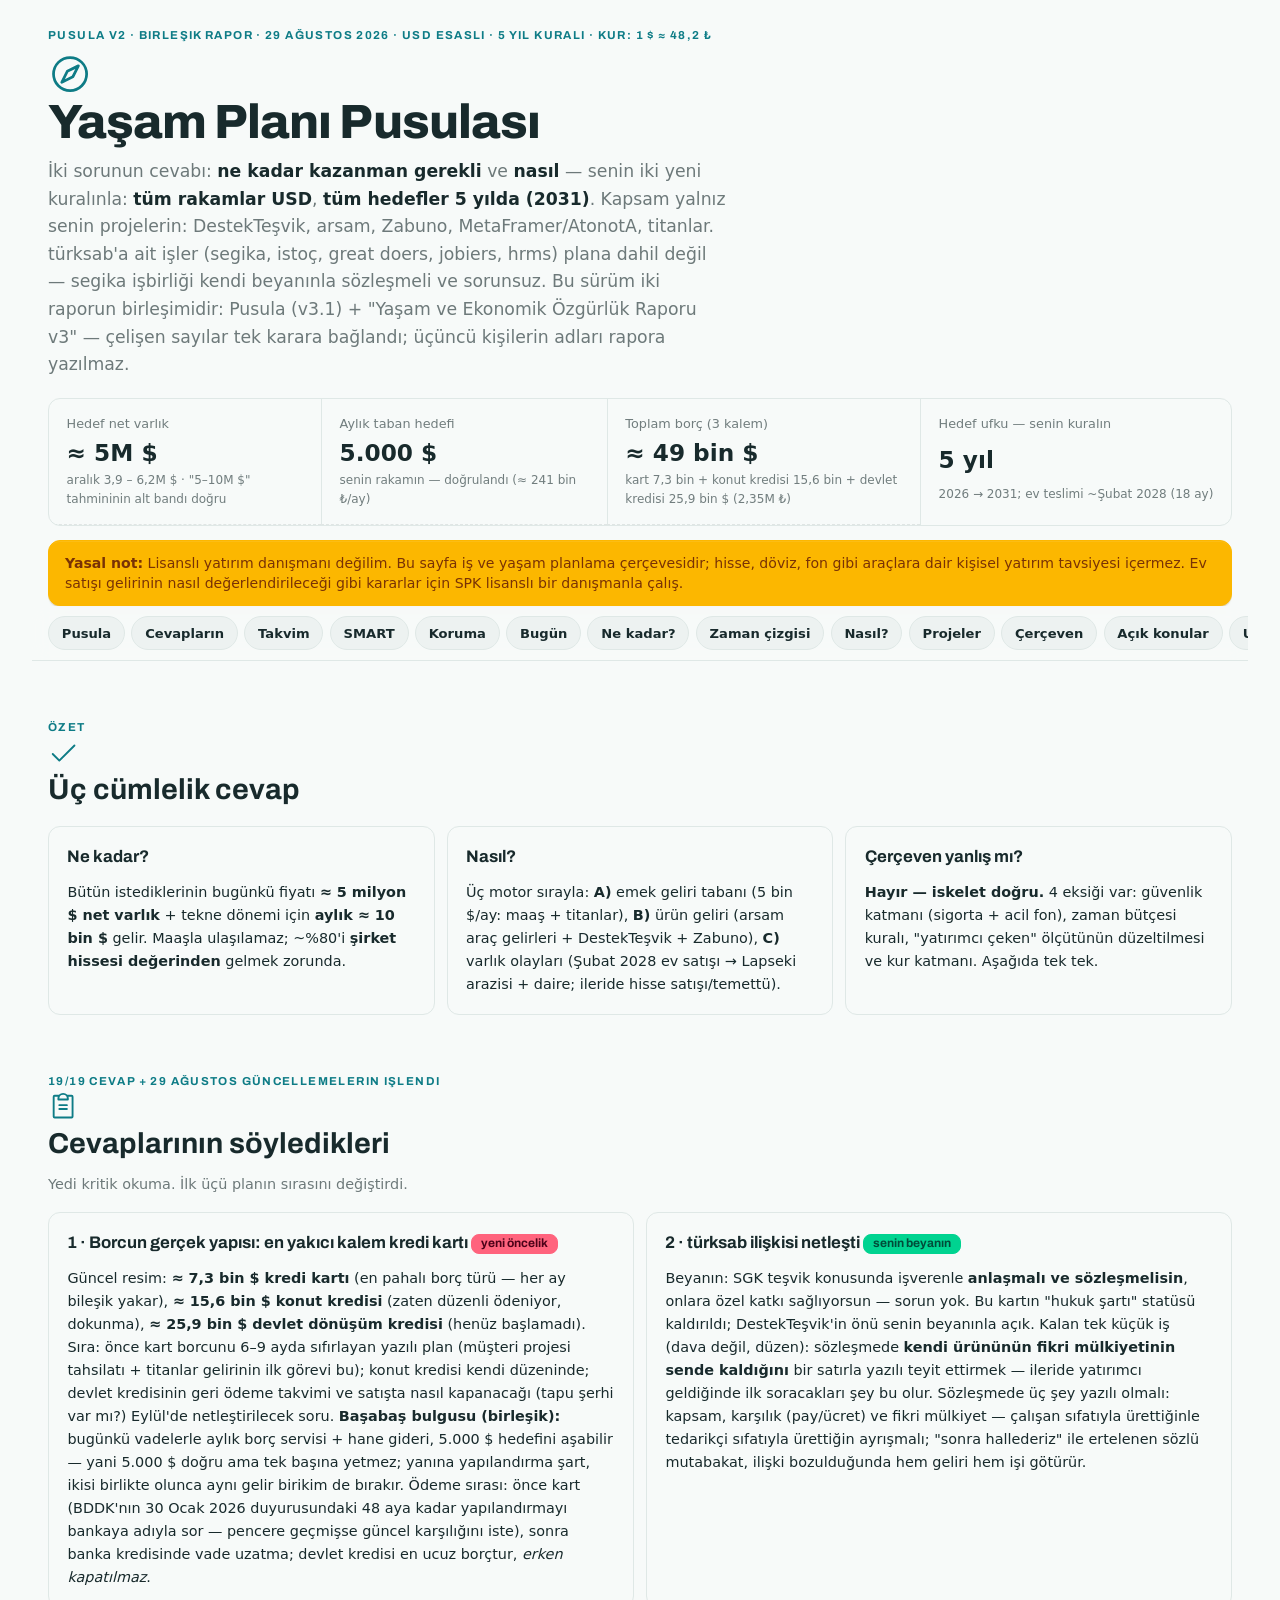
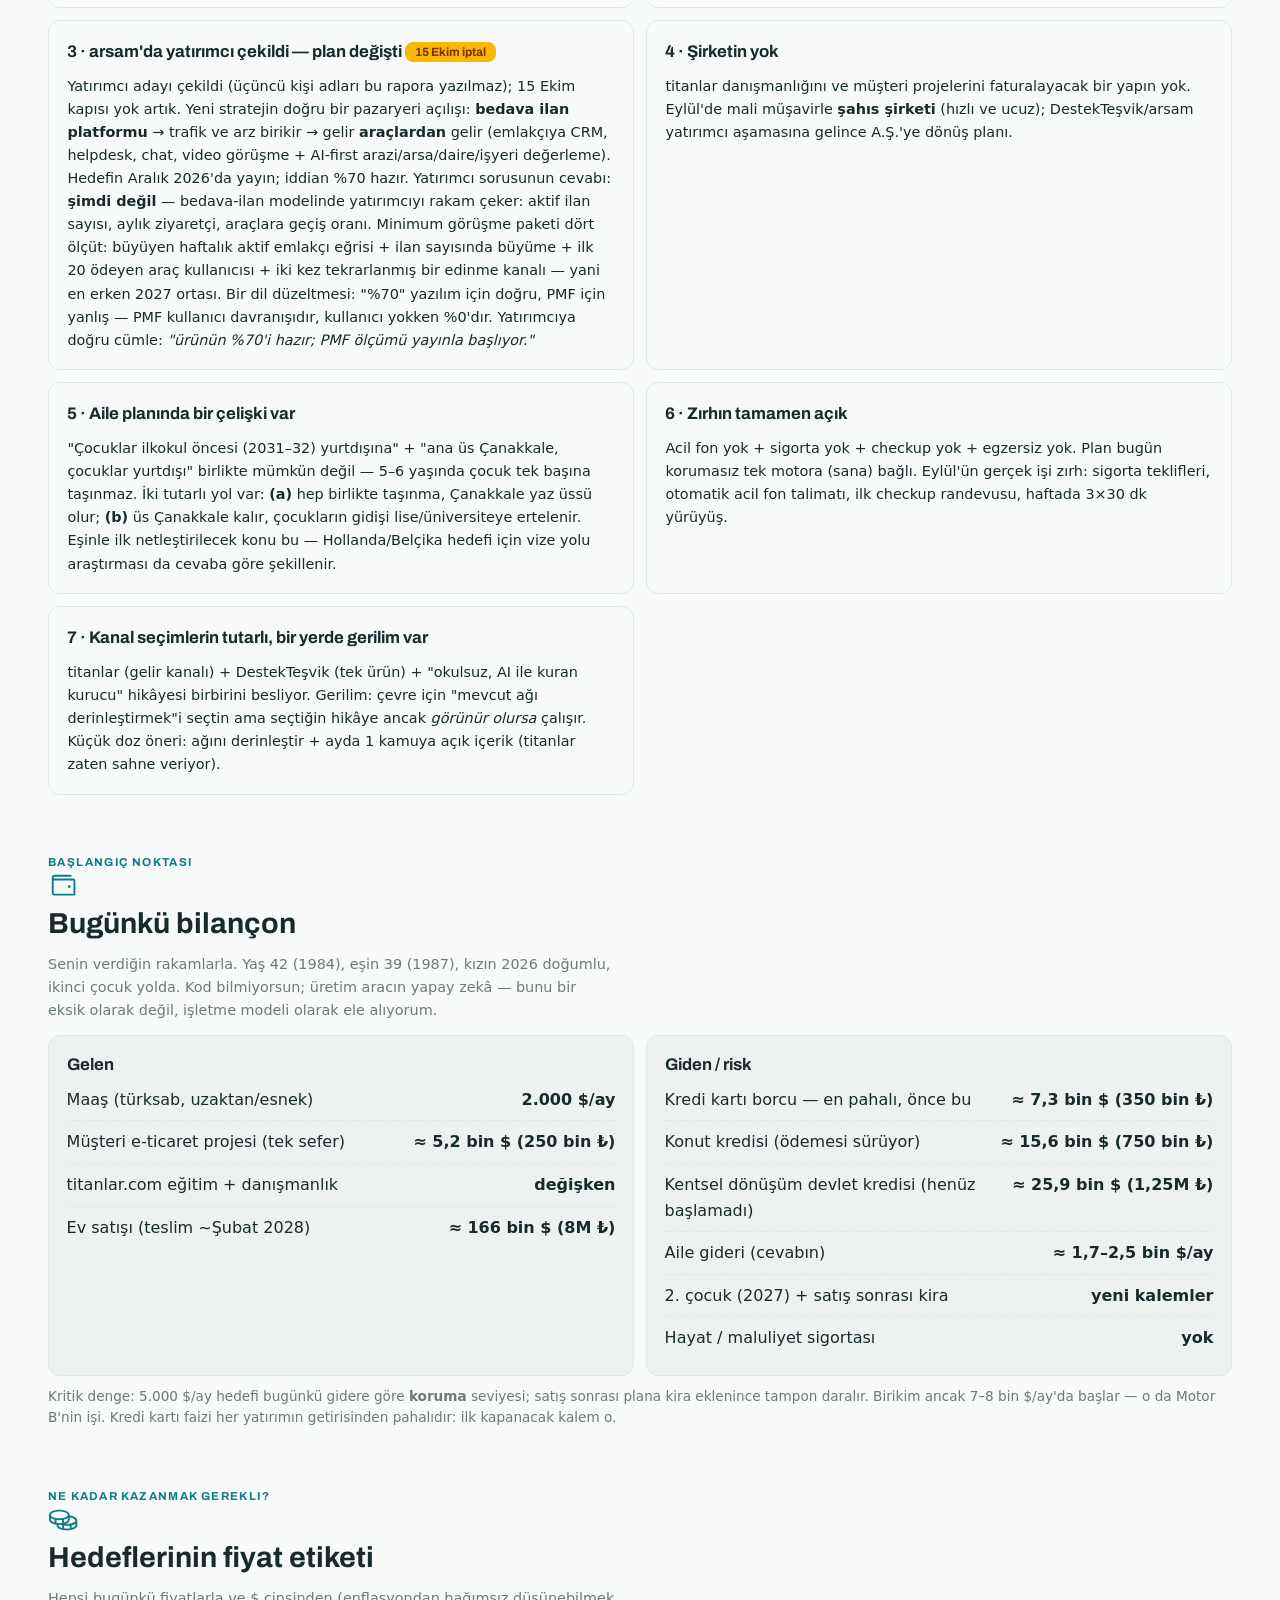
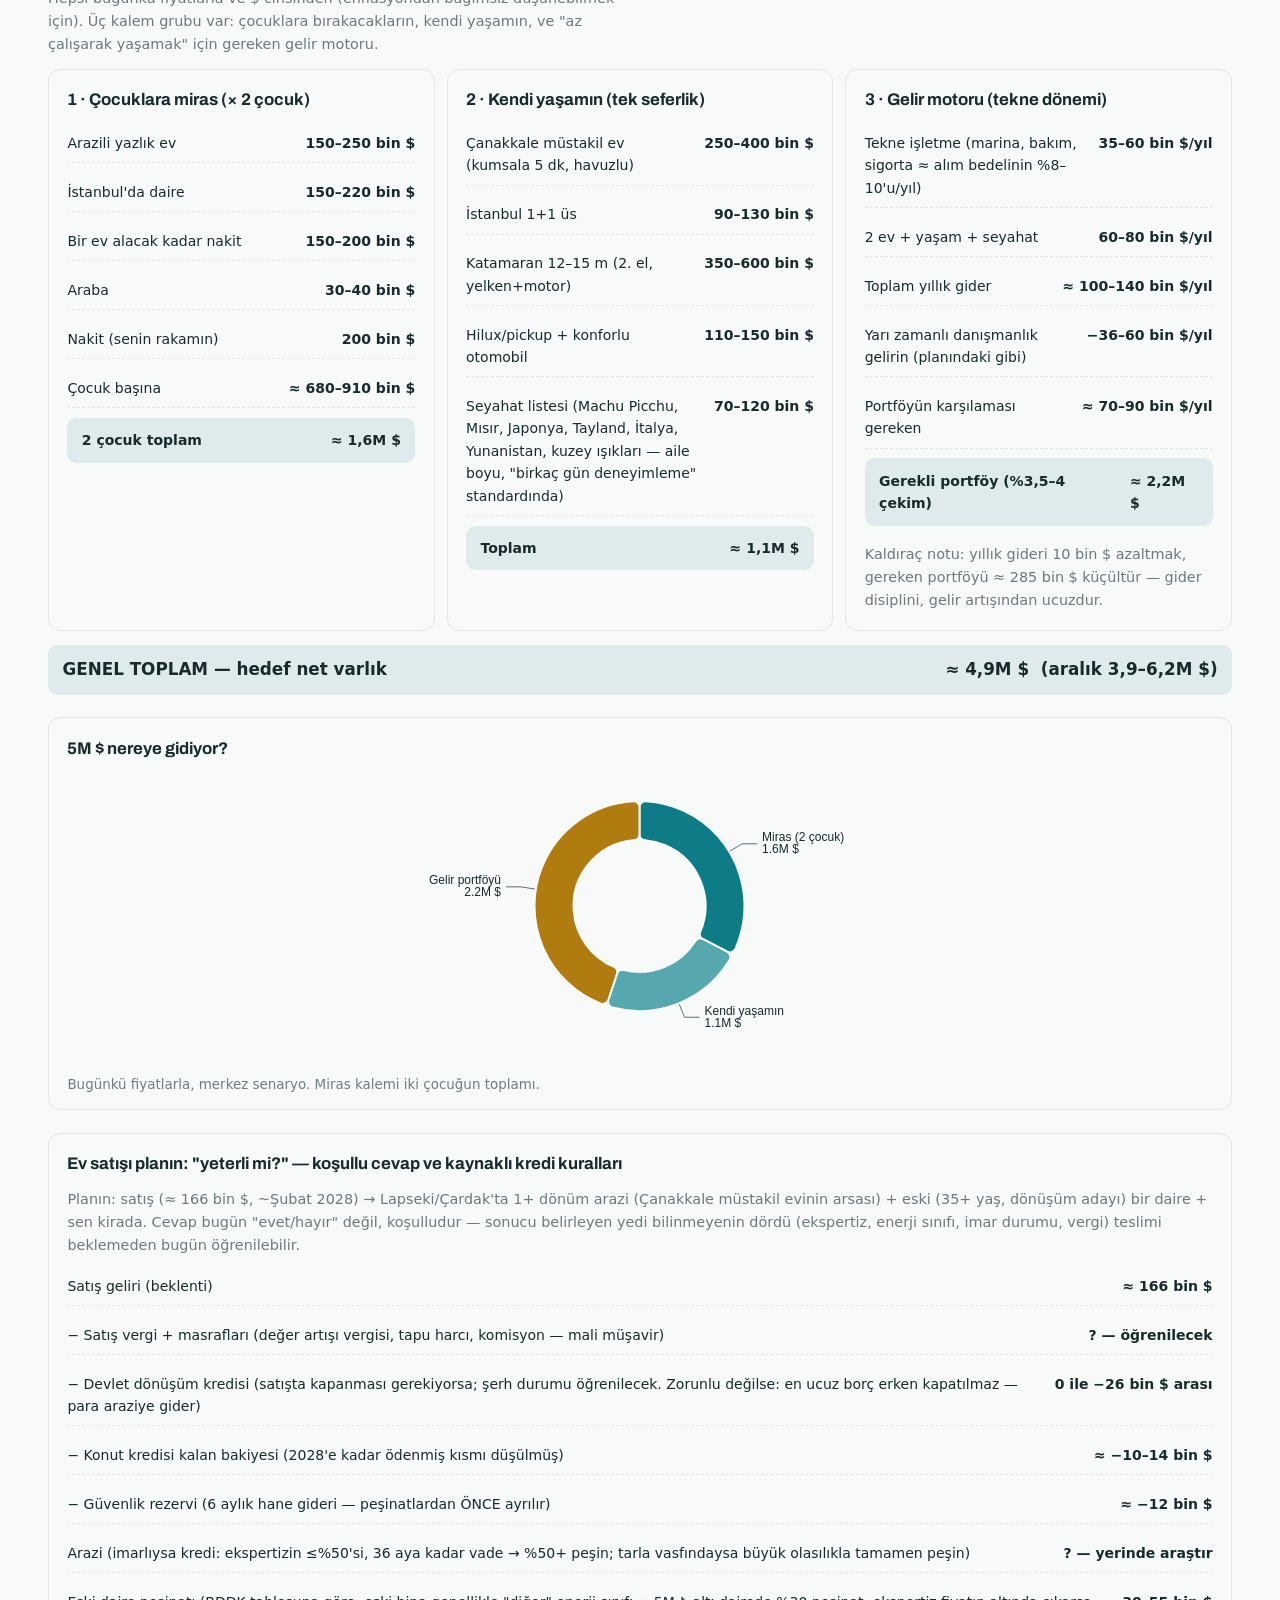
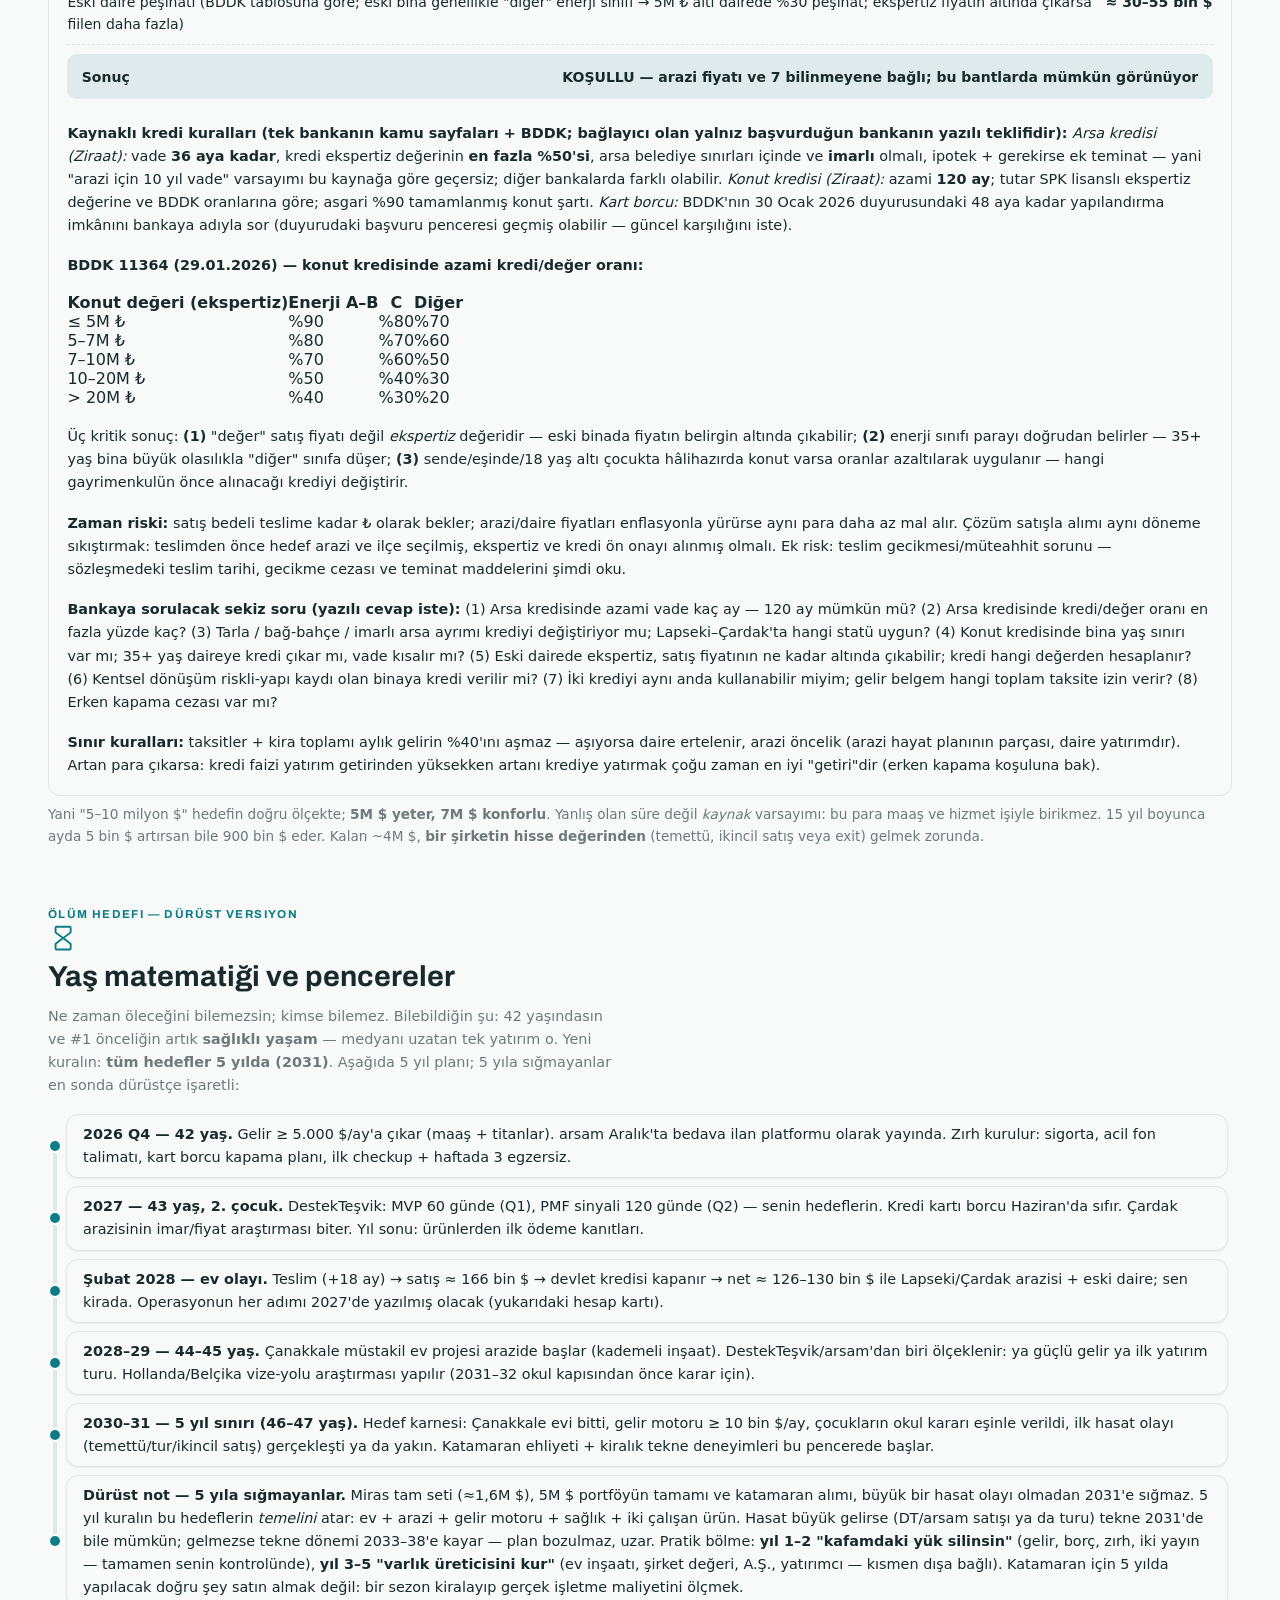
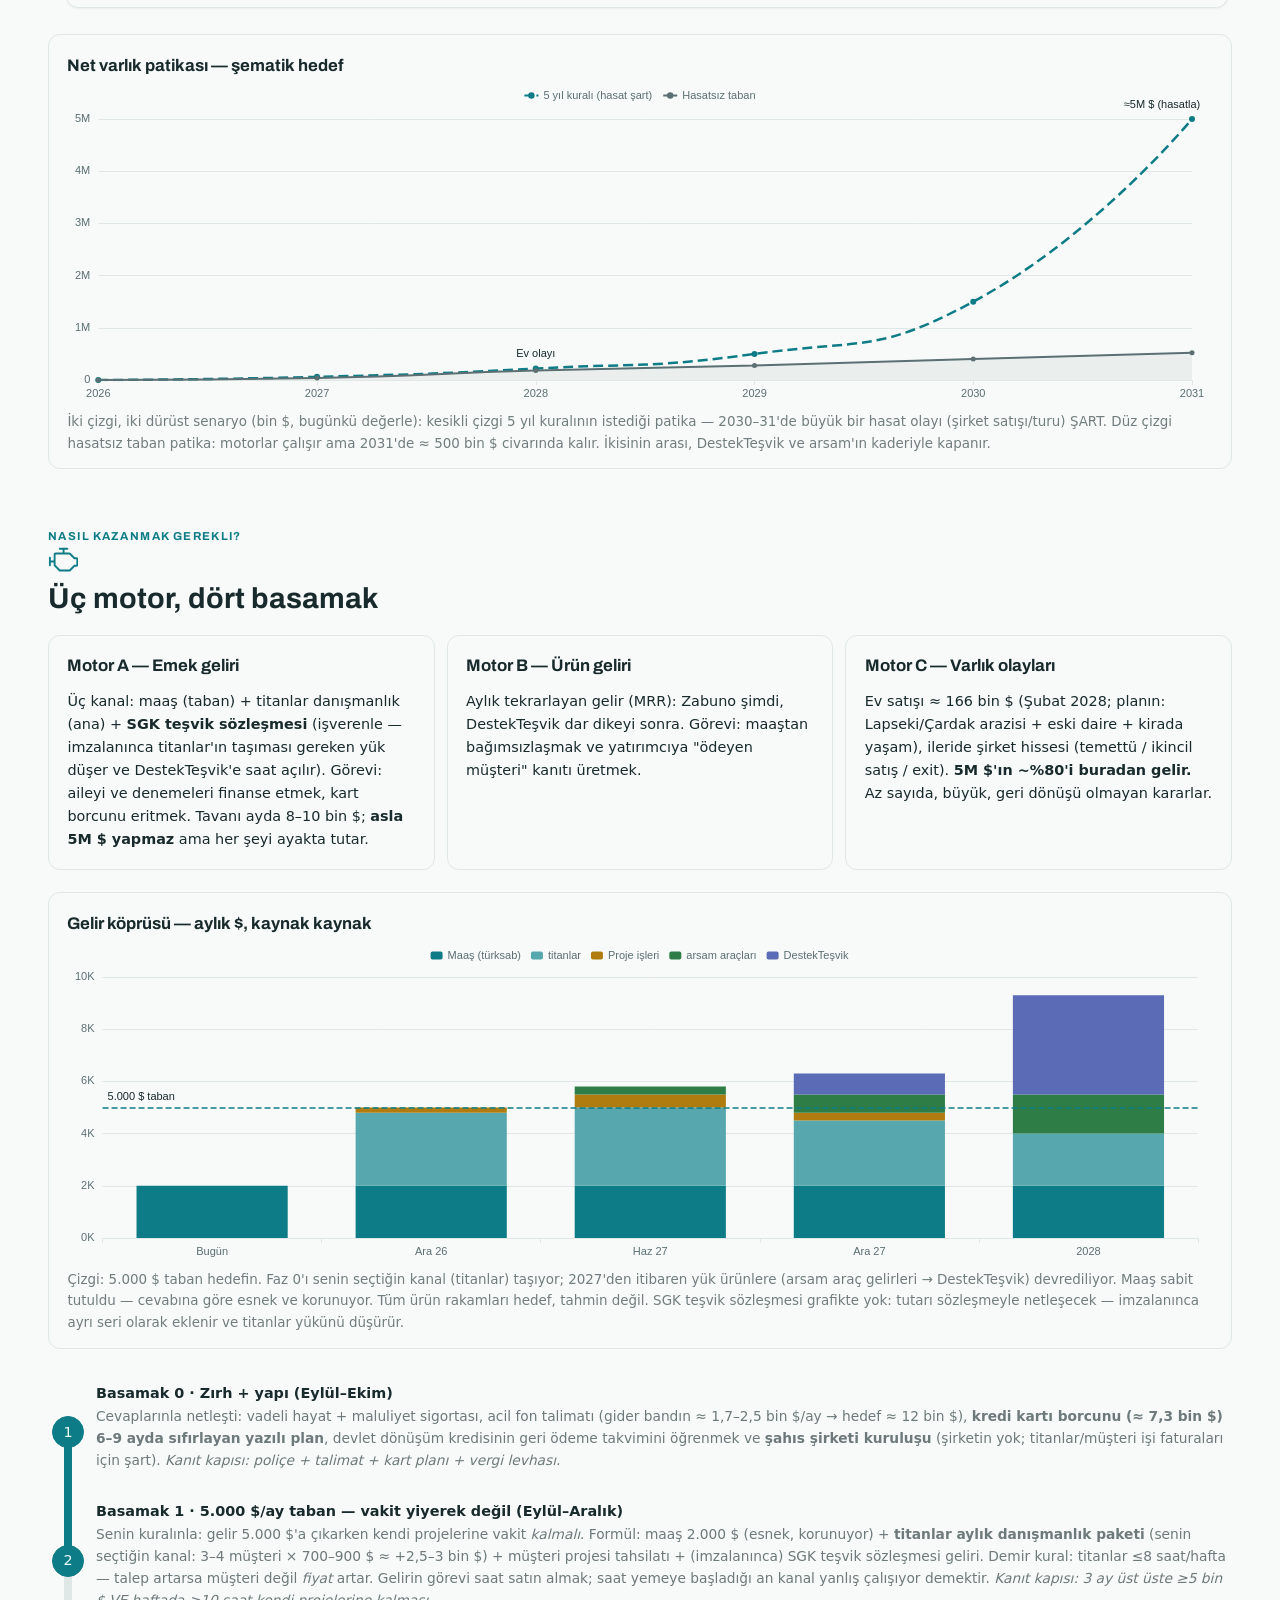
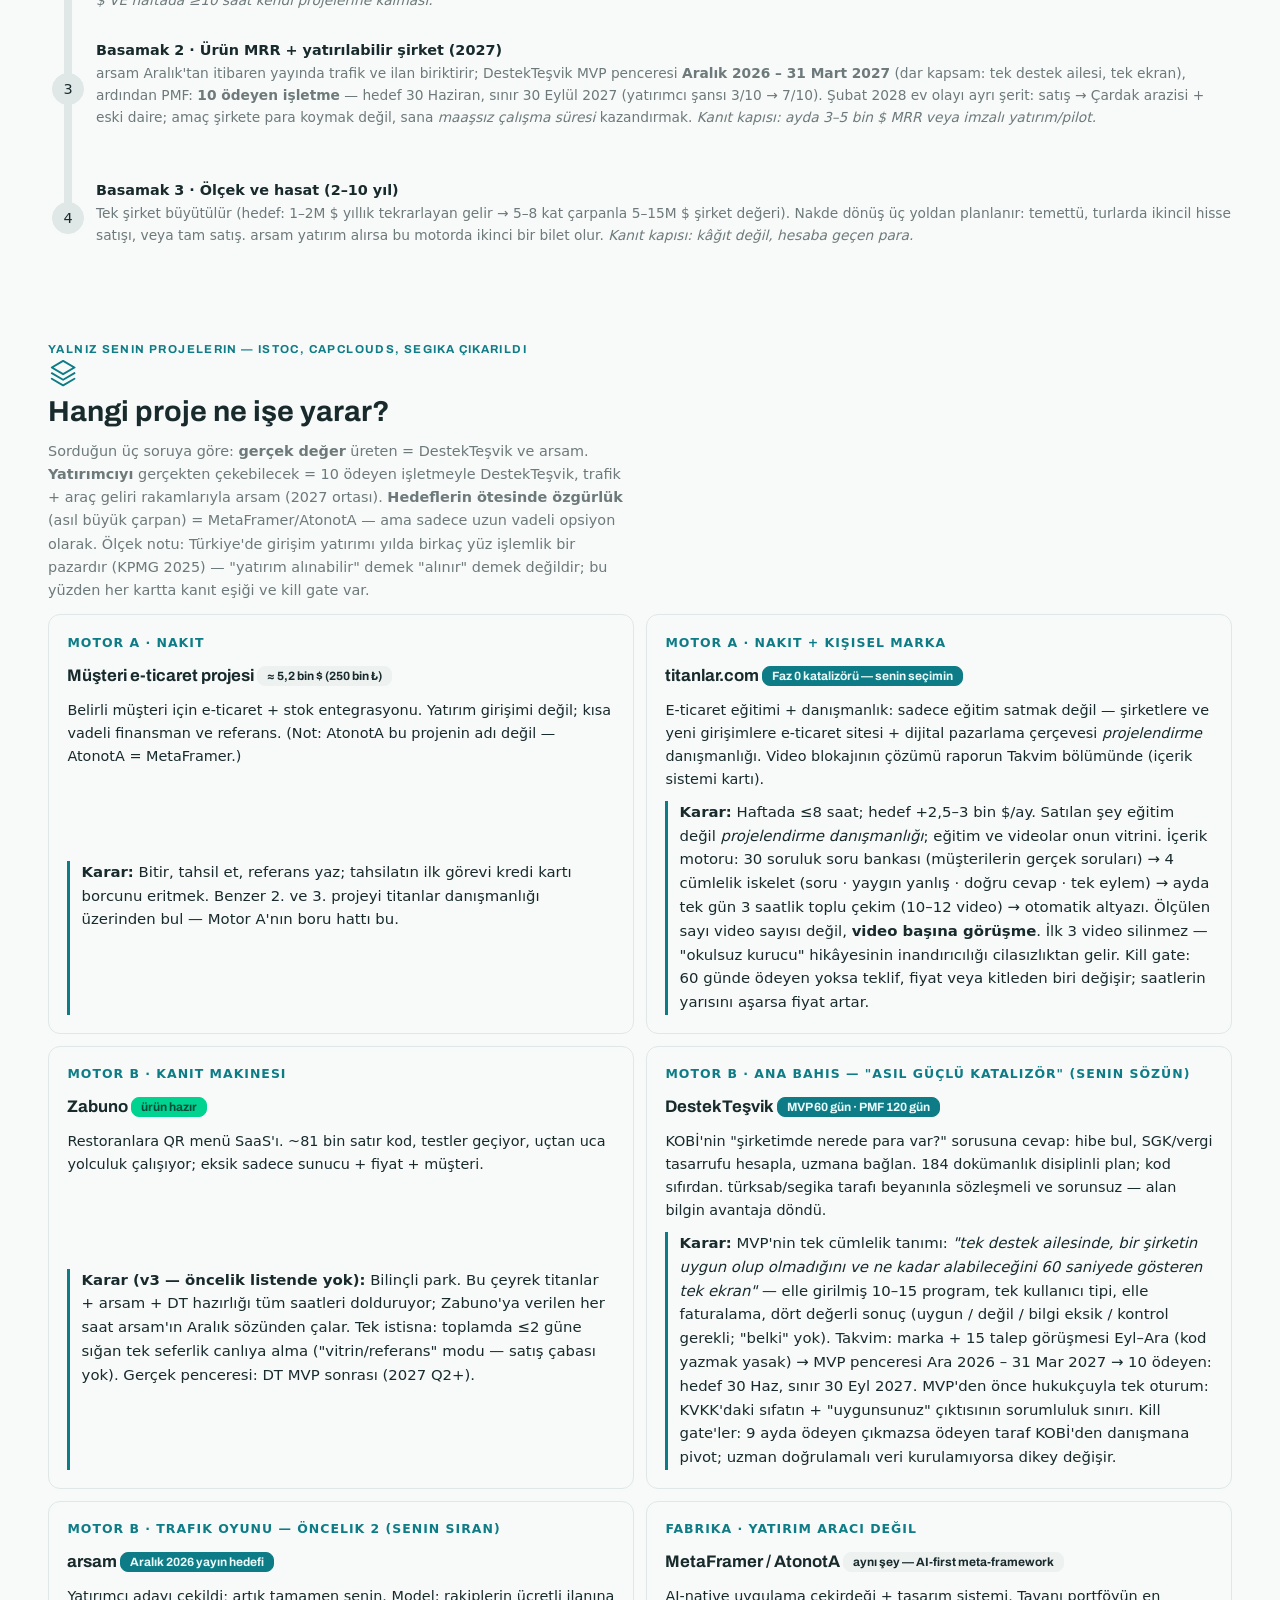
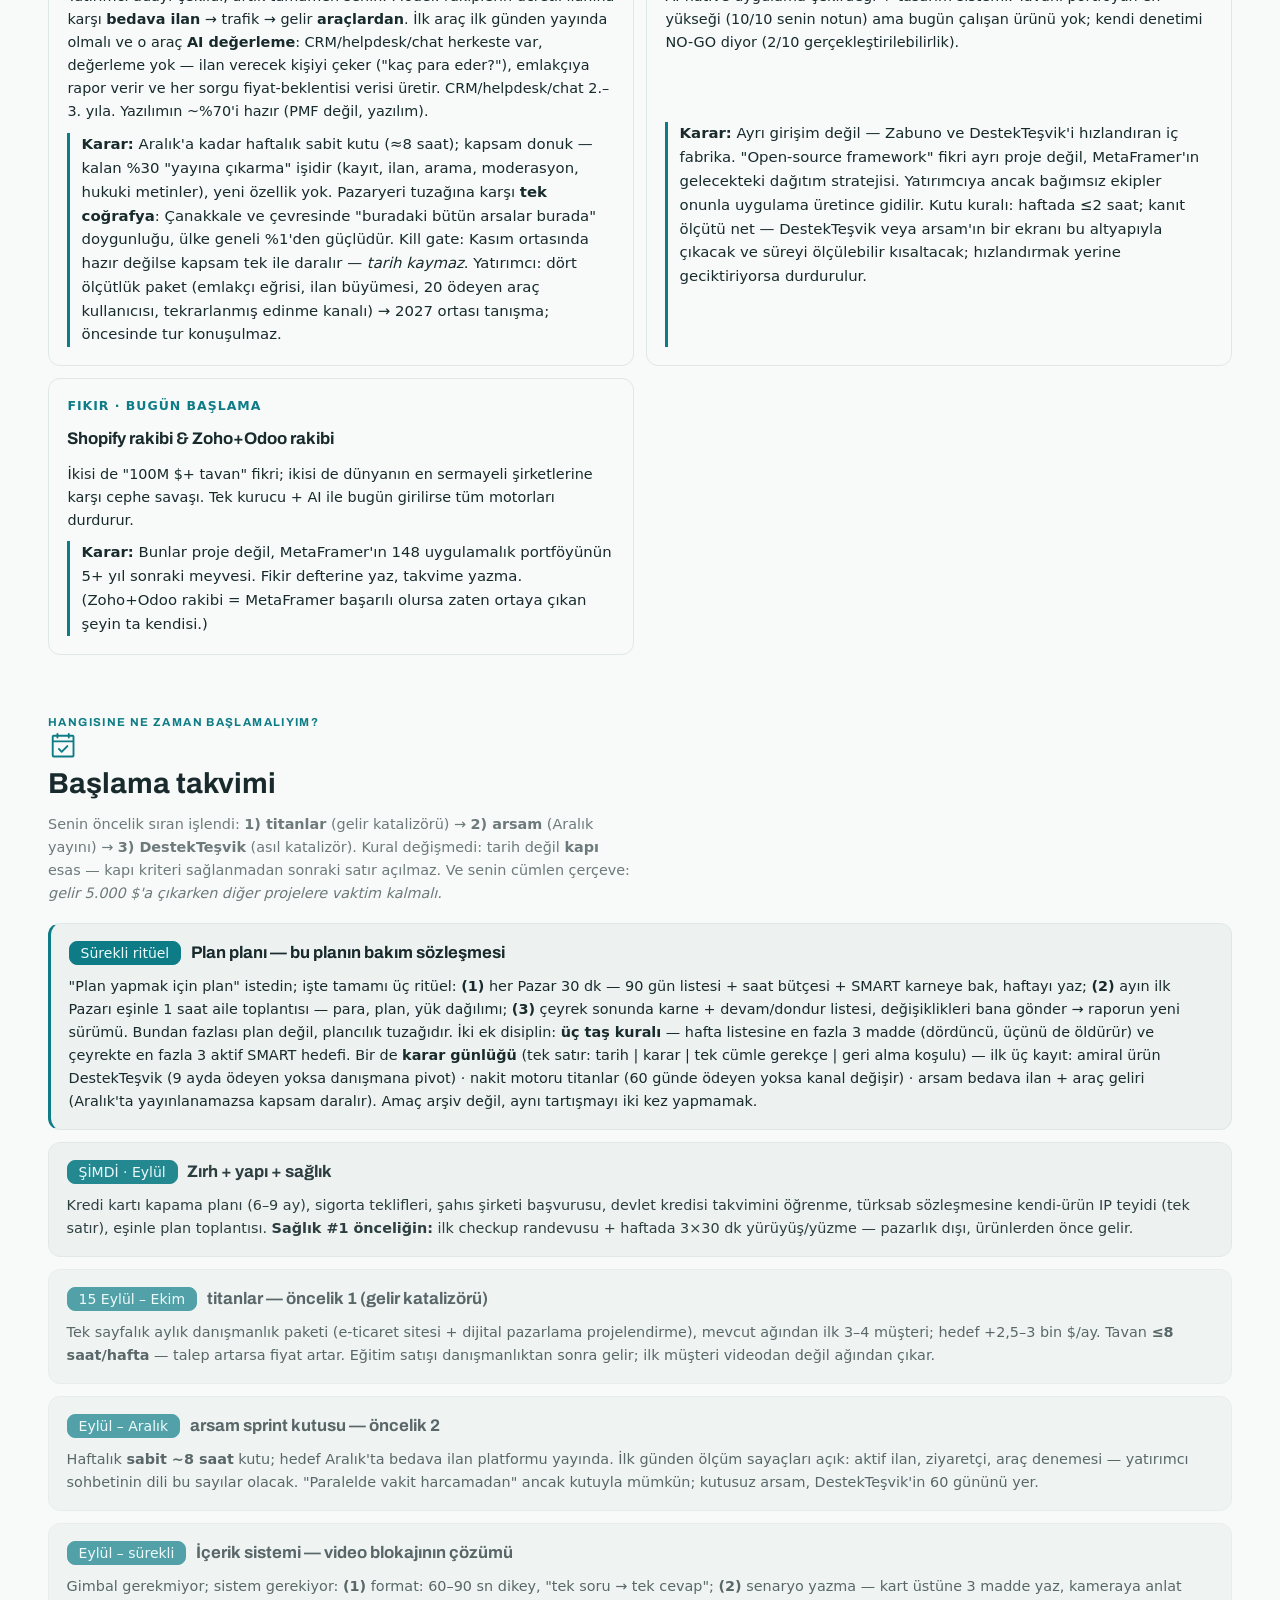
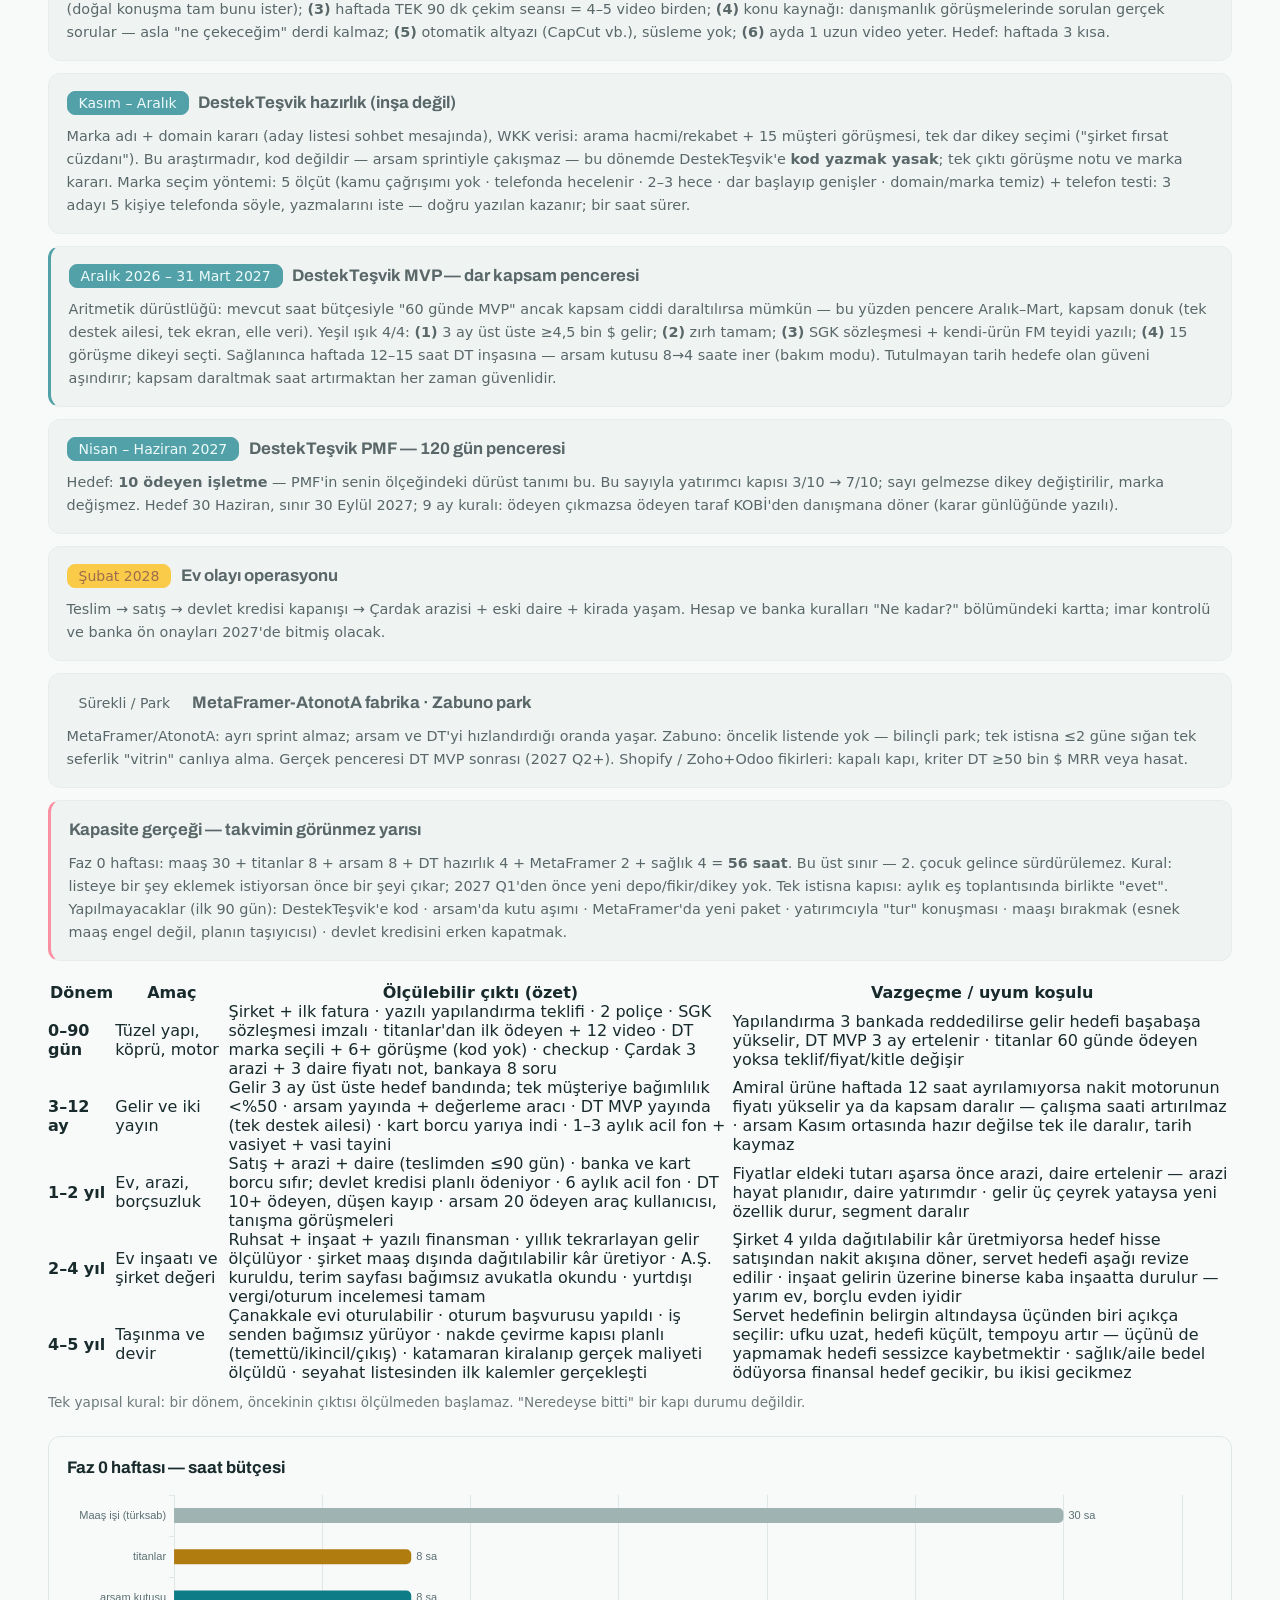
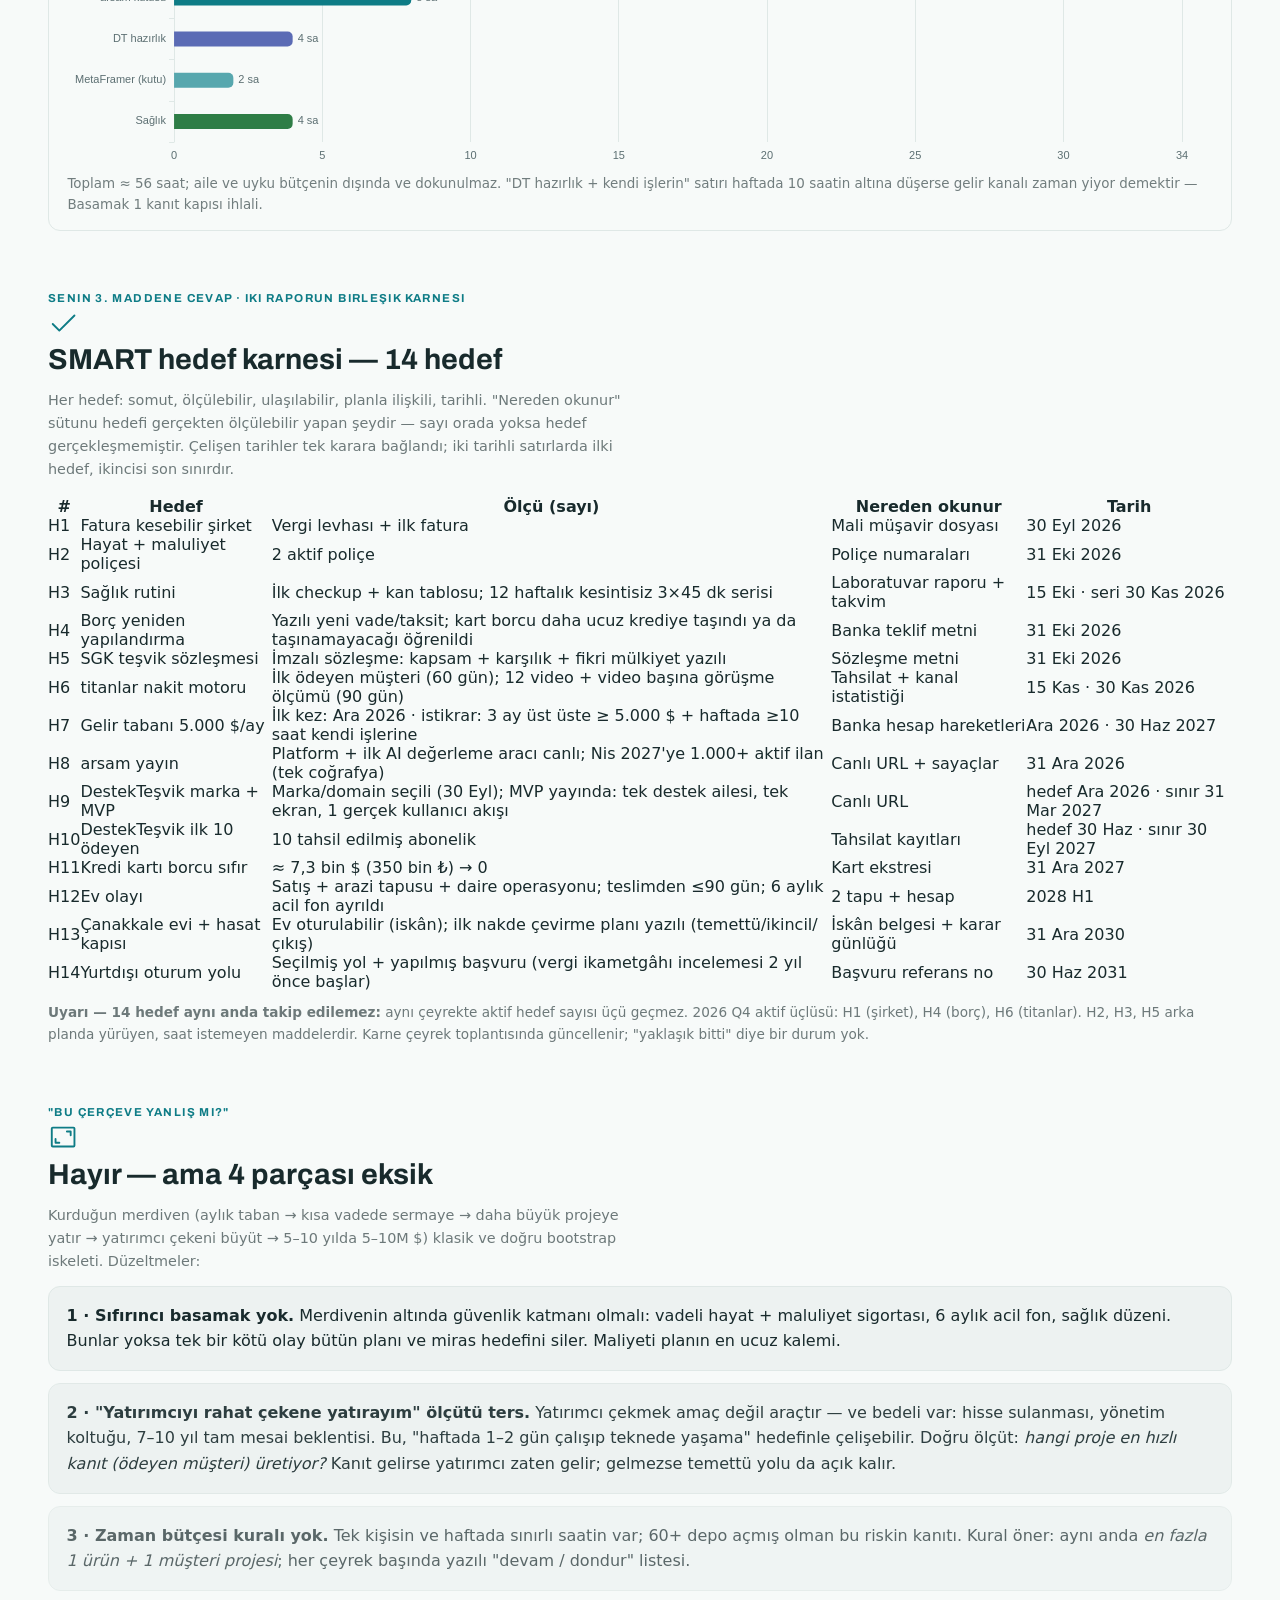
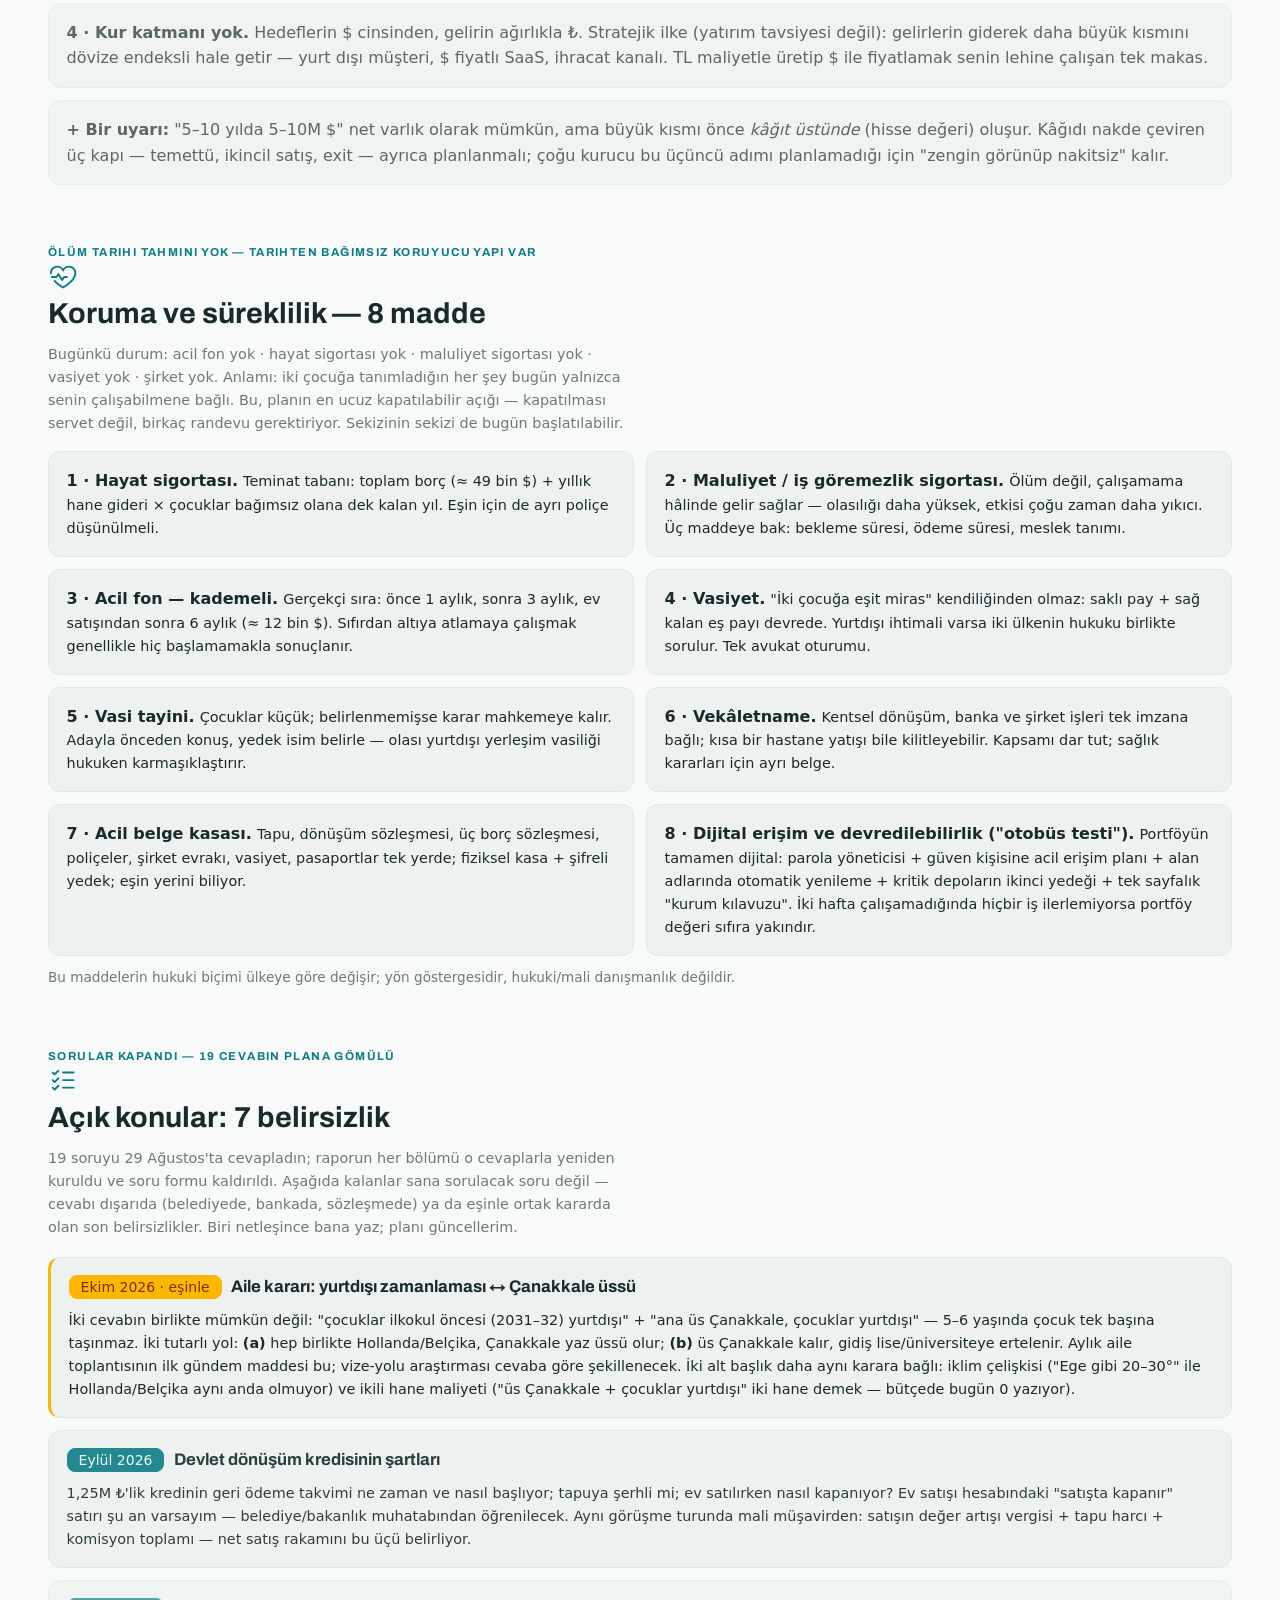
==== v2/index.html @ e81ec127 "Pusula v2 (birleşik): Yaşam-Ekonomik Özgürlük Raporu v3 verileri master ile birleştirildi — /v2/ alt" ====
<meta charset="utf-8">
<meta name="viewport" content="width=device-width, initial-scale=1">
<meta name="robots" content="noindex, nofollow">
<title>Yaşam Planı Pusulası</title>
<link rel="stylesheet" href="https://fonts.googleapis.com/css2?family=Archivo:wght@600;700;800&display=swap">
<link rel="icon" href="data:image/svg+xml,%3Csvg xmlns='http://www.w3.org/2000/svg' viewBox='0 0 256 256' fill='%230E7C86'%3E%3Cpath d='M128,24A104,104,0,1,0,232,128,104.11,104.11,0,0,0,128,24Zm0,192a88,88,0,1,1,88-88A88.1,88.1,0,0,1,128,216ZM172.42,72.84l-64,32a8.05,8.05,0,0,0-3.58,3.58l-32,64A8,8,0,0,0,80,184a8.1,8.1,0,0,0,3.58-.84l64-32a8.05,8.05,0,0,0,3.58-3.58l32-64a8,8,0,0,0-10.74-10.74ZM138,138,97.89,158.11,118,118l40.15-20.07Z'/%3E%3C/svg%3E">
<style>
/*! 🌼 daisyUI 5.7.22 - MIT License */ @layer base{:root,:root:has(input.theme-controller[value=light]:checked),[data-theme=light]{color-scheme:light;--color-base-100:oklch(100% 0 0);--color-base-200:oklch(98% 0 0);--color-base-300:oklch(95% 0 0);--color-base-content:oklch(21% .006 285.885);--color-primary:oklch(45% .24 277.023);--color-primary-content:oklch(93% .034 272.788);--color-secondary:oklch(65% .241 354.308);--color-secondary-content:oklch(94% .028 342.258);--color-accent:oklch(77% .152 181.912);--color-accent-content:oklch(38% .063 188.416);--color-neutral:oklch(14% .005 285.823);--color-neutral-content:oklch(92% .004 286.32);--color-info:oklch(74% .16 232.661);--color-info-content:oklch(29% .066 243.157);--color-success:oklch(76% .177 163.223);--color-success-content:oklch(37% .077 168.94);--color-warning:oklch(82% .189 84.429);--color-warning-content:oklch(41% .112 45.904);--color-error:oklch(71% .194 13.428);--color-error-content:oklch(27% .105 12.094);--radius-selector:.5rem;--radius-field:.25rem;--radius-box:.5rem;--size-selector:.25rem;--size-field:.25rem;--border:1px;--depth:1;--noise:0}:root:has(input.theme-controller[value=dark]:checked),[data-theme=dark]{color-scheme:dark;--color-base-100:oklch(25.33% .016 252.42);--color-base-200:oklch(23.26% .014 253.1);--color-base-300:oklch(21.15% .012 254.09);--color-base-content:oklch(97.807% .029 256.847);--color-primary:oklch(58% .233 277.117);--color-primary-content:oklch(96% .018 272.314);--color-secondary:oklch(65% .241 354.308);--color-secondary-content:oklch(94% .028 342.258);--color-accent:oklch(77% .152 181.912);--color-accent-content:oklch(38% .063 188.416);--color-neutral:oklch(14% .005 285.823);--color-neutral-content:oklch(92% .004 286.32);--color-info:oklch(74% .16 232.661);--color-info-content:oklch(29% .066 243.157);--color-success:oklch(76% .177 163.223);--color-success-content:oklch(37% .077 168.94);--color-warning:oklch(82% .189 84.429);--color-warning-content:oklch(41% .112 45.904);--color-error:oklch(71% .194 13.428);--color-error-content:oklch(27% .105 12.094);--radius-selector:.5rem;--radius-field:.25rem;--radius-box:.5rem;--size-selector:.25rem;--size-field:.25rem;--border:1px;--depth:1;--noise:0}:root{--fx-noise:url("data:image/svg+xml,%3Csvg xmlns='http://www.w3.org/2000/svg' viewBox='0 0 200 200'%3E%3Cfilter id='a'%3E%3CfeTurbulence type='fractalNoise' baseFrequency='1.34' numOctaves='4' stitchTiles='stitch'%3E%3C/feTurbulence%3E%3C/filter%3E%3Crect width='200' height='200' filter='url(%23a)' opacity='0.2'%3E%3C/rect%3E%3C/svg%3E")}:root,[data-theme]{background-color:var(--root-bg);color:var(--color-base-content)}:root{background-color:var(--page-scroll-bg,var(--root-bg))}:where(:root,[data-theme]){--root-bg:var(--color-base-100)}:root{scrollbar-color:color-mix(in oklch, currentColor 35%, #0000) #0000;--page-has-backdrop:var(--page-scroll-lock) 1;--page-scroll-bg:var(--page-scroll-lock) color-mix(in srgb, var(--root-bg,#0000), oklch(0% 0 0) calc(var(--page-has-backdrop,0) * 40%));background-image:var(--page-scroll-lock) linear-gradient(var(--root-bg,#0000), var(--root-bg,#0000));transition:var(--page-scroll-lock) background-color .3s ease-out;animation:var(--page-scroll-lock) set-page-has-scroll forwards;animation-timeline:var(--page-scroll-lock) scroll();--page-has-scroll:initial;scrollbar-gutter:var(--page-has-scroll) var(--page-scroll-lock) stable}@keyframes set-page-has-scroll{0%,to{--page-has-scroll: }}@property --radialprogress{syntax:"<percentage>";inherits:true;initial-value:0%}@property --aura-angle{syntax:"<angle>";inherits:false;initial-value:0deg}:root{--page-scroll-lock:initial;--page-overflow:var(--page-scroll-lock) hidden}:root:not(span){overflow:var(--page-overflow)}*,:after,::backdrop,:before,::file-selector-button{box-sizing:border-box;border:0 solid;margin:0;padding:0}:host,html{line-height:1.5;font-family:var(--default-font-family,ui-sans-serif, system-ui, sans-serif, "Apple Color Emoji", "Segoe UI Emoji", "Segoe UI Symbol", "Noto Color Emoji");-webkit-tap-highlight-color:#0000}body{line-height:inherit}hr{height:0;color:inherit;border-top-width:1px}h1,h2,h3,h4,h5,h6{font-size:inherit;font-weight:inherit}a{color:inherit;-webkit-text-decoration:inherit;text-decoration:inherit}table{text-indent:0;border-color:inherit;border-collapse:collapse}::file-selector-button,button,input,optgroup,select,textarea{font:inherit;font-feature-settings:inherit;font-variation-settings:inherit;letter-spacing:inherit;color:inherit;background:0 0}input:where(:not([type=button],[type=reset],[type=submit])),select,textarea{border-width:1px}::file-selector-button,button,input:where([type=button],[type=reset],[type=submit]){appearance:button}:-moz-focusring{outline:auto}:-moz-ui-invalid{box-shadow:none}::-webkit-search-decoration{-webkit-appearance:none}menu,ol,ul{list-style:none}textarea{resize:vertical}::placeholder{opacity:1;color:color-mix(in oklch, currentColor 50%, #0000)}audio,canvas,embed,iframe,img,object,svg,video{vertical-align:middle;display:block}img,video{max-width:100%;height:auto}}@layer utilities{@layer daisyui.l1.l2.l3{.table{border-collapse:separate;--tw-border-spacing-x:0px;--tw-border-spacing-y:0px;width:100%;border-spacing:var(--tw-border-spacing-x) var(--tw-border-spacing-y);border-radius:var(--radius-box);text-align:left;font-size:.875rem;position:relative}.table:where(:dir(rtl),[dir=rtl],[dir=rtl] *){text-align:right}@media (hover:hover){:is(:is(.table tr.row-hover),.table tr.row-hover:nth-child(2n)):hover{background-color:var(--color-base-200)}}.table :where(th,td){vertical-align:middle;padding-block:.75rem;padding-inline:1rem}.table :where(thead,tfoot){white-space:nowrap;color:color-mix(in oklab, var(--color-base-content) 60%, transparent);font-size:.875rem;font-weight:600}.table :where(tfoot tr:first-child :is(td,th)){border-top:var(--border) solid color-mix(in oklch, var(--color-base-content) 5%, #0000)}.table :where(.table-pin-rows thead){z-index:1;position:sticky;top:0}.table :where(.table-pin-rows tfoot){z-index:1;position:sticky;bottom:0}.table :where(.table-pin-rows :is(thead,tfoot) tr){background-color:var(--color-base-100)}.table :where(.table-pin-cols tr th){background-color:var(--color-base-100);position:sticky;left:0;right:0}.table :where(thead tr :is(td,th),tbody tr:not(:last-child) :is(td,th)){border-bottom:var(--border) solid color-mix(in oklch, var(--color-base-content) 5%, #0000)}.mask{vertical-align:middle;display:inline-block;mask-position:50%;mask-size:contain;mask-repeat:no-repeat}.megamenu{width:unset;border-radius:calc(var(--radius-field) + var(--border));--mm-anchor:--mm1;--size:calc(var(--size-field,.25rem) * 10);background-color:#0000;align-items:center;display:flex;position:relative;overflow:visible}.megamenu [popovertarget]{isolation:isolate;cursor:pointer;padding-inline:var(--mm-p,1rem);height:var(--size);font-size:var(--fontsize,.875rem);border:var(--border) solid transparent;anchor-name:var(--mm-anchor);align-items:center;gap:.75rem;transition:background-color .2s ease-out,color .2s ease-out;display:flex;position:relative;&:focus-visible{outline:2px solid var(--color-base-content);outline-offset:2px}&:after{--tw-content:"";content:var(--tw-content);pointer-events:none;opacity:.25;width:.375rem;height:.375rem;transition:opacity .2s ease-out,rotate .2s ease-out;display:block;inset-inline-end:1.4rem;rotate:-135deg;box-shadow:inset 2px 2px}&:first-of-type{--mm-anchor:--mm1}&:nth-of-type(2){--mm-anchor:--mm2}&:nth-of-type(3){--mm-anchor:--mm3}&:nth-of-type(4){--mm-anchor:--mm4}&:nth-of-type(5){--mm-anchor:--mm5}&:nth-of-type(6){--mm-anchor:--mm6}&:nth-of-type(7){--mm-anchor:--mm7}&:nth-of-type(8){--mm-anchor:--mm8}&:nth-of-type(9){--mm-anchor:--mm9}&:nth-of-type(10){--mm-anchor:--mm10}}.megamenu:not(:has([popovertarget]:hover,[popover]:popover-open)) .megamenu-active{background-color:#0000}.megamenu:has([popovertarget]:hover):not(:has([popover]:popover-open)) .megamenu-active,.megamenu:has([popover]:popover-open) .megamenu-active{inset:anchor(var(--mm-anchor) top) anchor(var(--mm-anchor) end) anchor(var(--mm-anchor) bottom) anchor(var(--mm-anchor) start)}.megamenu:has([popovertarget]:first-of-type:hover):not(:has([popover]:popover-open)),.megamenu:has([popover]:first-of-type:popover-open){--mm-anchor:--mm1}.megamenu:has([popovertarget]:nth-of-type(2):hover):not(:has([popover]:popover-open)),.megamenu:has([popover]:nth-of-type(2):popover-open){--mm-anchor:--mm2}.megamenu:has([popovertarget]:nth-of-type(3):hover):not(:has([popover]:popover-open)),.megamenu:has([popover]:nth-of-type(3):popover-open){--mm-anchor:--mm3}.megamenu:has([popovertarget]:nth-of-type(4):hover):not(:has([popover]:popover-open)),.megamenu:has([popover]:nth-of-type(4):popover-open){--mm-anchor:--mm4}.megamenu:has([popovertarget]:nth-of-type(5):hover):not(:has([popover]:popover-open)),.megamenu:has([popover]:nth-of-type(5):popover-open){--mm-anchor:--mm5}.megamenu:has([popovertarget]:nth-of-type(6):hover):not(:has([popover]:popover-open)),.megamenu:has([popover]:nth-of-type(6):popover-open){--mm-anchor:--mm6}.megamenu:has([popovertarget]:nth-of-type(7):hover):not(:has([popover]:popover-open)),.megamenu:has([popover]:nth-of-type(7):popover-open){--mm-anchor:--mm7}.megamenu:has([popovertarget]:nth-of-type(8):hover):not(:has([popover]:popover-open)),.megamenu:has([popover]:nth-of-type(8):popover-open){--mm-anchor:--mm8}.megamenu:has([popovertarget]:nth-of-type(9):hover):not(:has([popover]:popover-open)),.megamenu:has([popover]:nth-of-type(9):popover-open){--mm-anchor:--mm9}.megamenu:has([popovertarget]:nth-of-type(10):hover):not(:has([popover]:popover-open)),.megamenu:has([popover]:nth-of-type(10):popover-open){--mm-anchor:--mm10}.megamenu [popovertarget]:has(+[popover]:popover-open):after{opacity:1;rotate:45deg}.megamenu [popover]{border-style:var(--tw-border-style);border-width:1px;border-color:var(--color-base-300);opacity:0;border-radius:var(--radius-box);background-color:var(--color-base-100);position-area:block-end span-inline-end;max-height:100dvh;max-block-size:calc(100% - .25rem);transition:opacity .2s ease-out, translate .2s ease-out, scale .2s ease-out, display .2s ease-out allow-discrete, overlay .2s ease-out allow-discrete;margin-top:.25rem;translate:0 -.5rem;scale:.98;&:popover-open{opacity:1;@starting-style{opacity:0}}}.megamenu:has([popover]:popover-open) [popover]{translate:0;scale:1}.megamenu-active{pointer-events:none;background-color:color-mix(in oklab, var(--color-base-content) 10%, transparent);border-radius:var(--radius-field);transition:inset .3s linear(0, .5 10%, .9 30%, 1.05 50%, 1.1 75%, 1), background-color .2s ease-out;position:absolute}.select{appearance:none;background-color:var(--color-base-100);vertical-align:middle;--size:calc(var(--size-field,.25rem) * var(--sl-size-mul,10));--input-color:color-mix(in oklab, var(--color-base-content) 20%, #0000);width:clamp(3rem,20rem,100%);height:var(--size);font-size:max(var(--font-size,0rem), var(--font-size-min,.875rem));touch-action:manipulation;white-space:nowrap;text-overflow:ellipsis;border:var(--border) solid var(--input-color,#0000);box-shadow:0 1px color-mix(in oklab, var(--input-color) calc(var(--depth) * 10%), #0000) inset, 0 -1px oklch(100% 0 0 / calc(var(--depth) * .1)) inset;background-image:linear-gradient(45deg,#0000 50%,currentColor 50%),linear-gradient(135deg,currentColor 50%,#0000 50%);background-position:calc(100% - 20px) calc(1px + 50%),calc(100% - 16.1px) calc(1px + 50%);background-repeat:no-repeat;background-size:4px 4px,4px 4px;border-start-start-radius:var(--join-ss,var(--radius-field));border-start-end-radius:var(--join-se,var(--radius-field));border-end-end-radius:var(--join-ee,var(--radius-field));border-end-start-radius:var(--join-es,var(--radius-field));flex-shrink:1;align-items:center;gap:.375rem;padding-inline:.75rem 1.75rem;display:inline-flex;position:relative;overflow:hidden}[dir=rtl] .select{background-position:12px calc(1px + 50%),16px calc(1px + 50%)}.select[multiple]{background-image:none;height:auto;padding-block:.75rem;padding-inline-end:.75rem;overflow:auto}.select select{appearance:none;width:calc(100% + 2.75rem);height:calc(100% - calc(var(--border) * 2));background:inherit;border-radius:inherit;border-style:none;align-items:center;margin-inline:-.75rem -1.75rem;padding-inline:.75rem 1.75rem;&::placeholder{color:var(--color-base-content);opacity:.5}&:focus,&:focus-within{--tw-outline-style:none;outline-style:none;@media (forced-colors:active){outline-offset:2px;outline:2px solid #0000}}&:not(:last-child){background-image:none;margin-inline-end:-1.375rem}}.select:focus,.select:focus-within,.select:open{--input-color:var(--color-base-content);box-shadow:0 1px color-mix(in oklab, var(--input-color) calc(var(--depth) * 10%), #0000);outline:2px solid var(--input-color);outline-offset:2px}.select:open{background-image:linear-gradient(135deg,#0000 50%,currentColor 50%),linear-gradient(45deg,currentColor 50%,#0000 50%)}.select:has(>select[disabled]),.select:is(:disabled,[disabled]),fieldset:disabled .select{cursor:not-allowed;border-color:var(--color-base-200);background-color:var(--color-base-200);&:is(select),& :is(select){color:color-mix(in oklab, var(--color-base-content) 40%, transparent)}box-shadow:none;&::placeholder,& ::placeholder{color:var(--color-base-content);opacity:.2}}.select:has(>select[disabled])>select[disabled]{cursor:not-allowed}@supports (appearance:base-select){:is(.select,.select select),:is(.select,.select select)::picker(select){appearance:base-select}}:is(.select,.select select)::picker(select){color:inherit;border:var(--border) solid var(--color-base-200);border-radius:var(--radius-box);background-color:inherit;max-height:min(24rem,70dvh);box-shadow:0 2px calc(var(--depth) * 3px) -2px oklch(0% 0 0/.2);box-shadow:0 20px 25px -5px rgb(0 0 0/calc(var(--depth) * .1)), 0 8px 10px -6px rgb(0 0 0/calc(var(--depth) * .1));margin-block:.5rem;margin-inline:.5rem;padding:.5rem;translate:-.5rem}:is(.select,.select select)::picker-icon{display:none}:is(.select,.select select) selectedcontent{text-overflow:ellipsis;white-space:nowrap;width:100%;overflow:hidden}:is(.select,.select select) optgroup{padding-top:.5em;& option{&:first-child{margin-top:.5em}}}:is(.select,.select select) option{border-radius:var(--radius-field);padding-block:.375rem;padding-inline:calc(.25rem * var(--option-px,3));white-space:normal;transition-property:color,background-color;transition-duration:.2s;transition-timing-function:cubic-bezier(0,0,.2,1);&:not(:disabled){&:hover,&:focus-visible{cursor:pointer;background-color:color-mix(in oklab, var(--color-base-content) 10%, transparent);--tw-outline-style:none;outline-style:none;@media (forced-colors:active){outline-offset:2px;outline:2px solid #0000}}&:active{background-color:var(--color-neutral);color:var(--color-neutral-content);box-shadow:0 2px calc(var(--depth) * 3px) -2px var(--color-neutral)}}}[dir=rtl] .select::picker(select),[dir=rtl] .select select::picker(select){translate:.5rem}.chat{--mask-chat:url("data:image/svg+xml,%3csvg width='13' height='13' xmlns='http://www.w3.org/2000/svg'%3e%3cpath fill='black' d='M0 11.5004C0 13.0004 2 13.0004 2 13.0004H12H13V0.00036329L12.5 0C12.5 0 11.977 2.09572 11.8581 2.50033C11.6075 3.35237 10.9149 4.22374 9 5.50036C6 7.50036 0 10.0004 0 11.5004Z'/%3e%3c/svg%3e");grid-auto-rows:min-content;column-gap:.75rem;padding-block:.25rem;display:grid}.chat-bubble{border-radius:var(--radius-field);background-color:var(--color-base-300);width:fit-content;color:var(--color-base-content);grid-row-end:3;min-width:2.5rem;max-width:90%;min-height:2rem;padding-block:.5rem;padding-inline:1rem;display:block;position:relative}.chat-bubble:before{background-color:inherit;content:"";width:.75rem;height:.75rem;mask-repeat:no-repeat;mask-image:var(--mask-chat);position:absolute;bottom:0;mask-position:0 -1px;mask-size:.8125rem}.chat-image{grid-row:span 2/span 2;align-self:flex-end}.chat-header{grid-row-start:1;gap:.25rem;font-size:.6875rem;display:flex}.chat-footer{grid-row-start:3;gap:.25rem;font-size:.6875rem;display:flex}.toast{inset-inline:auto 1rem;translate:var(--toast-x,0) var(--toast-y,0);background-color:#0000;flex-direction:column;gap:.5rem;width:max-content;max-width:calc(100vw - 2rem);display:flex;position:fixed;top:auto;bottom:1rem}@media (prefers-reduced-motion:no-preference){.toast>*{animation:.25s ease-out toast}}.input{appearance:none;background-color:var(--color-base-100);vertical-align:middle;white-space:nowrap;--size:calc(var(--size-field,.25rem) * var(--in-size-mul,10));--input-color:color-mix(in oklab, var(--color-base-content) 20%, #0000);cursor:text;width:clamp(3rem,20rem,100%);height:var(--size);font-size:max(var(--font-size,0rem), var(--font-size-min,.875rem));touch-action:manipulation;border:var(--border) solid var(--input-color,#0000);box-shadow:0 1px color-mix(in oklab, var(--input-color) calc(var(--depth) * 10%), #0000) inset, 0 -1px oklch(100% 0 0 / calc(var(--depth) * .1)) inset;border-start-start-radius:var(--join-ss,var(--radius-field));border-start-end-radius:var(--join-se,var(--radius-field));border-end-end-radius:var(--join-ee,var(--radius-field));border-end-start-radius:var(--join-es,var(--radius-field));flex-shrink:1;align-items:center;gap:.5rem;padding-inline:.75rem;display:inline-flex;position:relative}.input input{appearance:none;background-color:#0000;border:none;width:100%;height:100%;&::placeholder{color:var(--color-base-content);opacity:.5}&:focus,&:focus-within{--tw-outline-style:none;outline-style:none;@media (forced-colors:active){outline-offset:2px;outline:2px solid #0000}}&::-webkit-calendar-picker-indicator{inset-inline-end:-.15em}}.input::-webkit-inner-spin-button{margin-inline-end:-10px}.input::-webkit-calendar-picker-indicator{inset-inline-end:.75em}input.input,.input input{text-align:start;display:inline-flex;position:relative;&[type=url],&[type=tel],&[type=email],&[type=number]{direction:ltr}&::-webkit-datetime-edit,&::-webkit-date-and-time-value{min-height:100%;text-align:inherit;align-items:center;display:grid}&::-webkit-inner-spin-button{margin-block:calc(.25rem * var(--spin-my,-3))}&::-webkit-calendar-picker-indicator{cursor:pointer;width:1em;height:1em;position:absolute}&::-webkit-color-swatch-wrapper{padding-block:.25rem}}.input:focus,.input:focus-within{--input-color:var(--color-base-content);box-shadow:0 1px color-mix(in oklab, var(--input-color) calc(var(--depth) * 10%), #0000);outline:2px solid var(--input-color);outline-offset:2px}@media (pointer:coarse){@supports (-webkit-touch-callout:none){.input:focus,.input:focus-within{--font-size:1rem}}}.input:has(>input[disabled]),.input:is(:disabled,[disabled]),fieldset:disabled .input{cursor:not-allowed;border-color:var(--color-base-200);background-color:var(--color-base-200);&:is(input),& :is(input){color:color-mix(in oklab, var(--color-base-content) 40%, transparent)}box-shadow:none;&::placeholder,& ::placeholder{color:var(--color-base-content);opacity:.2}}.input:has(>input[disabled])>input[disabled]{cursor:not-allowed}.card{border-radius:var(--radius-box);outline-offset:2px;outline:2px solid #0000;flex-direction:column;transition:outline .2s ease-in-out;display:flex;position:relative}.card:focus-visible,.card[aria-checked=true],.card:has(>:checked,>:is([type=checkbox],[type=radio]):focus-visible){outline-color:currentColor}.card:has(>:checked:focus-visible),.card[aria-checked=true]:focus-visible,.card[aria-checked=true]:has(>:is([type=checkbox],[type=radio]):focus-visible){outline-width:4px}.card:has(>:is([type=checkbox],[type=radio])){cursor:pointer;user-select:none}.card>:is([type=checkbox],[type=radio]){appearance:none}.card-title{font-size:var(--cardtitle-fs,1.125rem);align-items:center;gap:.5rem;font-weight:600;display:flex}.card-body{padding:var(--card-p,1.5rem);font-size:var(--card-fs,.875rem);flex-direction:column;flex:auto;gap:.5rem;display:flex}.card-actions{flex-wrap:wrap;align-items:flex-start;gap:.5rem;display:flex}.stack{grid-template-rows:3px 4px 1fr 4px 3px;grid-template-columns:3px 4px 1fr 4px 3px;display:inline-grid}.stack>*{width:100%;height:100%;&:nth-child(n+2){opacity:.7;width:100%}&:nth-child(2){z-index:2;opacity:.9}&:first-child{z-index:3;width:100%}}.fab{pointer-events:none;inset-inline-end:1rem;z-index:999;font-size:var(--text-sm);line-height:var(--tw-leading,var(--text-sm--line-height));white-space:nowrap;-webkit-user-select:none;user-select:none;flex-direction:column-reverse;align-items:flex-end;gap:.5rem;display:flex;position:fixed;bottom:1rem}.fab>*{pointer-events:auto;align-items:center;gap:.5rem;display:flex;&:hover,&:has(:focus-visible){z-index:1}}.fab>[tabindex]:first-child{transition-property:opacity,visibility,rotate;transition-duration:.2s;transition-timing-function:cubic-bezier(.4,0,.2,1);display:grid;position:relative}.fab .fab-close,.fab .fab-main-action{inset-inline-end:0;position:absolute;bottom:0}:is(.fab:focus-within:has(.fab-close),.fab:focus-within:has(.fab-main-action))>[tabindex]{opacity:0;rotate:90deg}.fab>:nth-child(n+2){visibility:hidden;--tw-scale-x:80%;--tw-scale-y:80%;--tw-scale-z:80%;scale:var(--tw-scale-x) var(--tw-scale-y);opacity:0;transition-property:opacity,scale,visibility;transition-duration:.2s;transition-timing-function:cubic-bezier(.4,0,.2,1);&.fab-main-action,&.fab-close{--tw-scale-x:100%;--tw-scale-y:100%;--tw-scale-z:100%;scale:var(--tw-scale-x) var(--tw-scale-y)}}.fab>:nth-child(3){transition-delay:30ms}.fab>:nth-child(4){transition-delay:60ms}.fab>:nth-child(5){transition-delay:90ms}.fab>:nth-child(6){transition-delay:.12s}.fab:focus-within>[tabindex]:first-child{pointer-events:none}.fab:focus-within>:nth-child(n+2){visibility:visible;--tw-scale-x:100%;--tw-scale-y:100%;--tw-scale-z:100%;scale:var(--tw-scale-x) var(--tw-scale-y);opacity:1}.fab-flower{--position:0rem;display:grid}.fab-flower>:first-child,.fab-flower>.fab-main-action,.fab-flower>.fab-close{--position:0rem}.fab-flower>*{--degree:180deg;--flip-degree:calc(180deg - var(--degree));transform:translateX(calc(cos(var(--degree)) * var(--position))) translateY(calc(sin(var(--degree)) * -1 * var(--position)));grid-area:1/1;[dir=rtl] &{transform:translateX(calc(cos(var(--flip-degree)) * var(--position))) translateY(calc(sin(var(--flip-degree)) * -1 * var(--position)))}}.fab-flower>:nth-child(n+7){display:none}.fab-flower:has(>:nth-child(3)){--position:140%;&>:nth-child(3){--degree:135deg}}.fab-flower:has(>:nth-child(4)){--position:140%;&>:nth-child(3){--degree:165deg}&>:nth-child(4){--degree:105deg}}.fab-flower:has(>:nth-child(5)){--position:180%;&>:nth-child(3){--degree:180deg}&>:nth-child(4){--degree:135deg}&>:nth-child(5){--degree:90deg}}.fab-flower:has(>:nth-child(6)){--position:220%;&>:nth-child(3){--degree:180deg}&>:nth-child(4){--degree:150deg}&>:nth-child(5){--degree:120deg}&>:nth-child(6){--degree:90deg}}.fab-flower:not(:has(.fab-main-action,.fab-close))>:nth-child(n+6){display:none}.fab-flower:not(:has(.fab-main-action,.fab-close)):has(>:nth-child(2)){--position:140%;&>:nth-child(2){--degree:135deg}}.fab-flower:not(:has(.fab-main-action,.fab-close)):has(>:nth-child(3)){--position:140%;&>:nth-child(2){--degree:165deg}&>:nth-child(3){--degree:105deg}}.fab-flower:not(:has(.fab-main-action,.fab-close)):has(>:nth-child(4)){--position:180%;&>:nth-child(2){--degree:180deg}&>:nth-child(3){--degree:135deg}&>:nth-child(4){--degree:90deg}}.fab-flower:not(:has(.fab-main-action,.fab-close)):has(>:nth-child(5)){--position:220%;&>:nth-child(2){--degree:180deg}&>:nth-child(3){--degree:150deg}&>:nth-child(4){--degree:120deg}&>:nth-child(5){--degree:90deg}}:is(.validator:user-valid,.validator:has(:user-valid)),:is(.validator:user-valid,.validator:has(:user-valid)):focus,:is(.validator:user-valid,.validator:has(:user-valid)):checked,:is(.validator:user-valid,.validator:has(:user-valid))[aria-checked=true],:is(.validator:user-valid,.validator:has(:user-valid)):focus-within{--input-color:var(--color-success)}:is(.validator:user-invalid,.validator:has(:user-invalid),.validator[aria-invalid]:not([aria-invalid=false]),.validator:has([aria-invalid]:not([aria-invalid=false]))),:is(.validator:user-invalid,.validator:has(:user-invalid),.validator[aria-invalid]:not([aria-invalid=false]),.validator:has([aria-invalid]:not([aria-invalid=false]))):focus,:is(.validator:user-invalid,.validator:has(:user-invalid),.validator[aria-invalid]:not([aria-invalid=false]),.validator:has([aria-invalid]:not([aria-invalid=false]))):checked,:is(.validator:user-invalid,.validator:has(:user-invalid),.validator[aria-invalid]:not([aria-invalid=false]),.validator:has([aria-invalid]:not([aria-invalid=false])))[aria-checked=true],:is(.validator:user-invalid,.validator:has(:user-invalid),.validator[aria-invalid]:not([aria-invalid=false]),.validator:has([aria-invalid]:not([aria-invalid=false]))):focus-within{--input-color:var(--color-error)}:is(.validator:user-invalid,.validator:has(:user-invalid),.validator[aria-invalid]:not([aria-invalid=false]),.validator:has([aria-invalid]:not([aria-invalid=false])))~.validator-hint{visibility:visible;color:var(--color-error)}.validator-hint{visibility:hidden;margin-top:.5rem;font-size:.75rem}.aura{--aura-padding:.125rem;padding:var(--aura-padding);border-radius:calc(var(--aura-padding) + var(--aura-radius,var(--radius-box)));animation:aura var(--tw-duration,6s) linear infinite;display:inline-block;position:relative}@media (prefers-reduced-motion:reduce){.aura{animation-duration:calc(var(--tw-duration,6s) * 4)}}.aura{background-image:conic-gradient(from var(--aura-angle), transparent 225deg, currentColor)}.aura:has(>.card,>.alert){--aura-radius:var(--radius-box)}.aura:has(>.btn,>.input,>.select){--aura-radius:var(--radius-field)}.aura:has(>.checkbox,>.toggle,>.badge){--aura-radius:var(--radius-selector)}.aura:before,.aura:after{animation:inherit;background-color:inherit;background-image:inherit;border-radius:inherit;z-index:0;opacity:.7;filter:blur(.25rem);content:"";width:100%;height:100%;display:block;position:absolute;top:50%;left:50%;translate:-50% -50%}.aura:after{opacity:.3;filter:blur(1rem)}.aura>*{z-index:1;position:relative}.filter{flex-wrap:wrap;display:flex}.filter [type=radio]{width:auto}.filter input{opacity:1;transition:visibility .1s allow-discrete, margin .1s, opacity .3s, padding .3s, border-width .1s;overflow:hidden;scale:1;&.filter-reset{aspect-ratio:1;&:after{--tw-content:"×";content:var(--tw-content)}}}.filter>input:not(:last-child),.filter>:not(:last-child) input{margin-inline-end:.25rem}.range{-webkit-appearance:none;appearance:none;--range-thumb:var(--color-base-100);--range-thumb-size:calc(var(--size-selector,.25rem) * 6);--range-progress:currentColor;--range-fill:1;--range-p:.25rem;--range-bg:color-mix(in oklab, currentColor 10%, #0000);--range-fill-x:calc((var(--range-dir,1) * -100cqw) - (var(--range-dir,1) * var(--range-thumb-size) / 2));--range-fill-y:0;--range-fill-spread:calc(100cqw * var(--range-fill));cursor:pointer;vertical-align:middle;--radius-selector-max:calc(var(--radius-selector) + var(--radius-selector) + var(--radius-selector));border-radius:calc(var(--radius-selector) + min(var(--range-p), var(--radius-selector-max)));width:clamp(3rem,20rem,100%);height:var(--range-thumb-size);background-color:#0000;border:none;overflow:hidden}[dir=rtl] .range{--range-dir:-1}.range:focus{outline:none}.range:focus-visible{outline-offset:2px;outline:2px solid}.range::-webkit-slider-runnable-track{background-color:var(--range-bg);border-radius:var(--radius-selector);width:100%;height:calc(var(--range-thumb-size) * .5)}@media (forced-colors:active){.range::-webkit-slider-runnable-track{border:1px solid}}.range::-webkit-slider-thumb{box-sizing:border-box;border-radius:calc(var(--radius-selector) + min(var(--range-p), var(--radius-selector-max)));background-color:var(--range-thumb);height:var(--range-thumb-size);width:var(--range-thumb-size);border:var(--range-p) solid;-webkit-appearance:none;appearance:none;color:var(--range-progress);box-shadow:0 -1px oklch(0% 0 0 / calc(var(--depth) * .1)) inset, 0 8px 0 -4px oklch(100% 0 0 / calc(var(--depth) * .1)) inset, 0 1px color-mix(in oklab, currentColor calc(var(--depth) * 10%), #0000), 0 0 0 2rem var(--range-thumb) inset, var(--range-fill-x) var(--range-fill-y) 0 var(--range-fill-spread);position:relative;inset-block-start:50%;transform:translateY(-50%)}.range::-moz-range-track{background-color:var(--range-bg);border-radius:var(--radius-selector);width:100%;height:calc(var(--range-thumb-size) * .5)}@media (forced-colors:active){.range::-moz-range-track{border:1px solid}}.range::-moz-range-thumb{box-sizing:border-box;border-radius:calc(var(--radius-selector) + min(var(--range-p), var(--radius-selector-max)));height:var(--range-thumb-size);width:var(--range-thumb-size);border:var(--range-p) solid;color:var(--range-progress);box-shadow:0 -1px oklch(0% 0 0 / calc(var(--depth) * .1)) inset, 0 8px 0 -4px oklch(100% 0 0 / calc(var(--depth) * .1)) inset, 0 1px color-mix(in oklab, currentColor calc(var(--depth) * 10%), #0000), 0 0 0 2rem var(--range-thumb) inset, var(--range-fill-x) var(--range-fill-y) 0 var(--range-fill-spread);background-color:currentColor;position:relative}.range:disabled{cursor:not-allowed;opacity:.3}.radio{cursor:pointer;appearance:none;vertical-align:middle;border:var(--border) solid var(--input-color,color-mix(in srgb, currentColor 20%, #0000));box-shadow:0 1px oklch(0% 0 0 / calc(var(--depth) * .1)) inset;--size:calc(var(--size-selector,.25rem) * 6);width:var(--size);height:var(--size);color:var(--input-color,currentColor);border-radius:3.40282e38px;flex-shrink:0;padding:.25rem;display:inline-block;position:relative}.radio:before{--tw-content:"";content:var(--tw-content);background-size:auto, calc(var(--noise) * 100%);background-image:none, var(--fx-noise);border-radius:3.40282e38px;width:100%;height:100%;display:block}.radio:focus-visible{outline:2px solid}.radio:checked,.radio[aria-checked=true]{background-color:var(--color-base-100);border-color:currentColor;@media (prefers-reduced-motion:no-preference){animation:.2s ease-out radio}&:before{box-shadow:0 -1px oklch(0% 0 0 / calc(var(--depth) * .1)) inset, 0 8px 0 -4px oklch(100% 0 0 / calc(var(--depth) * .1)) inset, 0 1px oklch(0% 0 0 / calc(var(--depth) * .1));background-color:currentColor}@media (forced-colors:active){&:before{outline-style:var(--tw-outline-style);outline-offset:calc(1px * -1);outline-width:1px}}@media print{&:before{outline-offset:-1rem;outline:.25rem solid}}}:where(.btn){width:unset}.btn{--size:calc(var(--size-field,.25rem) * 10);--btn-p:1rem;--btn-fg:var(--color-base-content);cursor:pointer;text-align:center;vertical-align:middle;outline-offset:2px;-webkit-user-select:none;user-select:none;border-width:var(--border);touch-action:manipulation;--btn-bg:var(--btn-color,var(--color-base-200));--btn-border:color-mix(in oklab, var(--btn-color,var(--color-base-200)), #000 calc(var(--depth) * 5%));--btn-soft-bg:initial;--btn-shadow:0 3px 2px -2px color-mix(in oklab, var(--btn-bg) calc(var(--depth) * 30%), #0000), 0 4px 3px -2px color-mix(in oklab, var(--btn-bg) calc(var(--depth) * 30%), #0000);--btn-inset:0 .5px 0 .5px oklch(100% 0 0 / calc(var(--depth) * 6%));height:var(--size);padding-inline:var(--btn-p);font-weight:600;font-size:var(--fontsize,.875rem);background-color:var(--btn-bg);color:var(--btn-fg);border-color:var(--btn-border);border-style:var(--btn-border-style,solid);outline-color:var(--btn-color,var(--color-base-content));--tw-prose-links:var(--btn-fg);background-image:none, var(--fx-noise);background-size:auto, calc(var(--noise,0) * 100%);text-shadow:0 .5px oklch(100% 0 0 / calc(var(--depth) * .15));box-shadow:var(--btn-inset) inset, var(--btn-shadow);border-start-start-radius:var(--join-ss,var(--radius-field));border-start-end-radius:var(--join-se,var(--radius-field));border-end-end-radius:var(--join-ee,var(--radius-field));border-end-start-radius:var(--join-es,var(--radius-field));flex-wrap:nowrap;flex-shrink:0;justify-content:center;align-items:center;gap:.375rem;transition-property:color,background-color,border-color,box-shadow,transform;transition-duration:.2s;transition-timing-function:cubic-bezier(0,0,.2,1);display:inline-flex}.btn:is([type=checkbox],[type=radio]){appearance:none;&[aria-label]:after{--tw-content:attr(aria-label);content:var(--tw-content)}}.btn:where(:checked:not(.filter [type=radio].btn)){--btn-color:var(--color-primary);--btn-fg:var(--color-primary-content)}.btn-outline,.btn-dash{--btn-bg:#0000;color:var(--btn-rest-fg,var(--btn-color,var(--color-base-content)));--btn-border:var(--btn-color,var(--color-base-content));--btn-border-style:solid;--btn-inset:0 0 0 0 oklch(0% 0 0/0);--btn-shadow:0 0 0 0 oklch(0% 0 0/0);background-image:none}.btn-dash{--btn-border-style:dashed}.btn-ghost{--btn-bg:#0000;color:var(--btn-rest-fg,var(--btn-color,var(--color-base-content,currentColor)));--btn-border:#0000;--btn-inset:0 0 0 0 oklch(0% 0 0/0);--btn-shadow:0 0 0 0 oklch(0% 0 0/0);background-image:none}.btn-soft{--btn-bg:color-mix(in oklab, var(--btn-color,var(--color-base-content)) 8%, var(--btn-soft-bg,var(--color-base-100)));color:var(--btn-rest-fg,var(--btn-color,var(--color-base-content)));--btn-border:color-mix(in oklab, var(--btn-color,var(--color-base-content)) 10%, var(--btn-soft-bg,var(--color-base-100)));--btn-border-style:solid;--btn-inset:0 0 0 0 oklch(0% 0 0/0);--btn-shadow:0 0 0 0 oklch(0% 0 0/0);background-image:none}.rating{vertical-align:middle;--size:var(--size-selector,.25rem) * 6;display:inline-flex;position:relative}.rating input{cursor:pointer;appearance:none}.rating *{background-color:var(--color-base-content);opacity:.2;width:calc(var(--size) * 1);height:calc(var(--size));border-radius:0;@media (prefers-reduced-motion:no-preference){animation:.25s ease-out rating}}.rating .rating-hidden{background-color:#0000;width:.5rem}.rating :checked,.rating [aria-checked=true],.rating [aria-current=true],.rating :has(~:checked,~[aria-checked=true],~[aria-current=true]){opacity:1}.rating :focus-visible{scale:1.1;@media (prefers-reduced-motion:no-preference){transition:scale .2s ease-out}}.rating :active:focus{animation:none;scale:1.1}.avatar-group{display:flex;overflow:hidden}.avatar-group .avatar{border:4px solid var(--color-base-100);border-radius:3.40282e38px;overflow:hidden}.avatar{vertical-align:middle;align-self:center;display:inline-flex;position:relative}.avatar>div{aspect-ratio:1;display:block;overflow:hidden}.avatar img{object-fit:cover;width:100%;height:100%}.collapse-content{--overflow-delay:0s;content-visibility:hidden;min-height:0;cursor:unset;grid-row-start:2;grid-column-start:1;padding-left:1rem;padding-right:1rem;overflow:clip}@supports not (content-visibility:hidden){.collapse-content{visibility:hidden}}@media (prefers-reduced-motion:no-preference){.collapse-content{transition:overflow .2s allow-discrete var(--overflow-delay), content-visibility .2s allow-discrete, visibility .2s allow-discrete, min-height .2s ease-out allow-discrete, padding .1s ease-out 20ms, background-color .2s ease-out}}details>.collapse-content{content-visibility:visible}.collapse-title{padding:1rem;grid-row-start:1;grid-column-start:1;width:100%;min-height:1lh;padding-inline-end:3rem;transition:background-color .2s ease-out;position:relative}.status{aspect-ratio:1;border-radius:var(--radius-selector);background-color:color-mix(in oklab, var(--color-base-content) 20%, transparent);vertical-align:middle;width:.5rem;height:.5rem;color:color-mix(in oklab, var(--color-black) 30%, transparent);background-position:50%;background-repeat:no-repeat;background-image:radial-gradient(circle at 35% 30%, oklch(1 0 0 / calc(var(--depth) * .5)), #0000);box-shadow:0 2px 3px -1px color-mix(in oklab, currentColor calc(var(--depth) * 100%), #0000);display:inline-block}.list{flex-direction:column;font-size:.875rem;display:flex}.list .list-row{--list-grid-cols:minmax(0, auto) 1fr;border-radius:var(--radius-box);word-break:break-word;grid-auto-flow:column;grid-template-columns:var(--list-grid-cols);gap:1rem;padding:1rem;display:grid;position:relative}:is(.list>:not(:last-child).list-row,.list>:not(:last-child) .list-row):after{content:"";border-bottom:var(--border) solid;inset-inline:var(--radius-box);border-color:color-mix(in oklab, var(--color-base-content) 5%, transparent);position:absolute;bottom:0}.indicator{width:max-content;display:inline-flex;position:relative}.indicator :where(.indicator-item){z-index:1;white-space:nowrap;top:var(--indicator-t,0);bottom:var(--indicator-b,auto);left:var(--indicator-s,auto);right:var(--indicator-e,0);translate:var(--indicator-x,50%) var(--indicator-y,-50%);position:absolute}.menu{--menu-active-fg:var(--color-neutral-content);--menu-active-bg:var(--color-neutral);flex-flow:column wrap;width:fit-content;padding:.5rem;font-size:.875rem;display:flex}.menu :where(li ul,li menu){white-space:nowrap;margin-inline-start:1rem;padding-inline-start:.5rem;position:relative;&:before{inset-inline-start:0;background-color:var(--color-base-content);opacity:.1;width:var(--border);content:"";position:absolute;top:.75rem;bottom:.75rem}}.menu :where(li>.menu-dropdown:not(.menu-dropdown-show)){display:none}.menu :where(li:not(.menu-title)>:not(ul,menu,details,.menu-title,.btn)),.menu :where(li:not(.menu-title)>details>summary:not(.menu-title)){border-radius:var(--radius-field);text-align:start;user-select:none;grid-auto-columns:minmax(auto,max-content) auto max-content;grid-auto-flow:column;align-content:flex-start;align-items:center;gap:.5rem;padding-block:.375rem;padding-inline:.75rem;transition-property:color,background-color,box-shadow;transition-duration:.2s;transition-timing-function:cubic-bezier(0,0,.2,1);display:grid}.menu :where(li>details>summary){--tw-outline-style:none;outline-style:none;@media (forced-colors:active){outline-offset:2px;outline:2px solid #0000}&::-webkit-details-marker{display:none}}:is(.menu :where(li>details>summary),.menu :where(li>.menu-dropdown-toggle)):after{content:"";transform-origin:50%;pointer-events:none;justify-self:flex-end;width:.375rem;height:.375rem;transition-property:rotate,translate;transition-duration:.2s;display:block;translate:0 -1px;rotate:-135deg;box-shadow:inset 2px 2px}.menu details{interpolate-size:allow-keywords;overflow:hidden}.menu details::details-content{block-size:0;@media (prefers-reduced-motion:no-preference){transition-behavior:allow-discrete;transition-property:block-size,content-visibility;transition-duration:.2s;transition-timing-function:cubic-bezier(0,0,.2,1)}}.menu details[open]::details-content{block-size:auto}.menu :where(li>details[open]>summary):after,.menu :where(li>.menu-dropdown-toggle.menu-dropdown-show):after{translate:0 1px;rotate:45deg}.menu :where(li:not(.menu-title,.disabled)>:not(ul,menu,details,.menu-title),li:not(.menu-title,.disabled)>details>summary:not(.menu-title)):not(.menu-active,:active,.btn).menu-focus,.menu :where(li:not(.menu-title,.disabled)>:not(ul,menu,details,.menu-title),li:not(.menu-title,.disabled)>details>summary:not(.menu-title)):not(.menu-active,:active,.btn):focus-visible{cursor:pointer;background-color:color-mix(in oklab, var(--color-base-content) 10%, transparent);color:var(--color-base-content);--tw-outline-style:none;outline-style:none;@media (forced-colors:active){outline-offset:2px;outline:2px solid #0000}}.menu :where(li:not(.menu-title,.disabled)>:not(ul,menu,details,.menu-title):not(.menu-active,:active,.btn):hover,li:not(.menu-title,.disabled)>details>summary:not(.menu-title):not(.menu-active,:active,.btn):hover){cursor:pointer;background-color:color-mix(in oklab, var(--color-base-content) 10%, transparent);--tw-outline-style:none;outline-style:none;@media (forced-colors:active){outline-offset:2px;outline:2px solid #0000}box-shadow:inset 0 1px oklch(0% 0 0/.01),inset 0 -1px oklch(100% 0 0/.01)}.menu :where(li:empty){background-color:var(--color-base-content);opacity:.1;height:1px;margin:.5rem 1rem}.menu :where(li){flex-flow:column wrap;flex-shrink:0;align-items:stretch;display:flex;position:relative;& .badge{justify-self:flex-end}&>:not(ul,menu,.menu-title,details,.btn):active,&>:not(ul,menu,.menu-title,details,.btn).menu-active,&>details>summary:active{--tw-outline-style:none;outline-style:none;@media (forced-colors:active){outline-offset:2px;outline:2px solid #0000}color:var(--menu-active-fg);background-color:var(--menu-active-bg);background-size:auto, calc(var(--noise) * 100%);background-image:none, var(--fx-noise);&:not(&:active){box-shadow:0 2px calc(var(--depth) * 3px) -2px var(--menu-active-bg)}}&.menu-disabled,& [disabled]{pointer-events:none;color:color-mix(in oklab, var(--color-base-content) 20%, transparent)}}.menu .dropdown:focus-within .menu-dropdown-toggle:after{translate:0 1px;rotate:45deg}.menu .dropdown-content{margin-top:.5rem;padding:.5rem;&:before{display:none}}.menu-title{color:color-mix(in oklab, var(--color-base-content) 40%, transparent);padding-block:.5rem;padding-inline:.75rem;font-size:.875rem;font-weight:600}.carousel{scroll-snap-type:x mandatory;scrollbar-width:none;display:inline-flex;overflow-x:scroll}@media (prefers-reduced-motion:no-preference){.carousel{scroll-behavior:smooth}}.carousel::-webkit-scrollbar{display:none}.carousel-item{box-sizing:content-box;scroll-snap-align:start;flex:none;display:flex}.textarea{appearance:none;border-radius:var(--radius-field);background-color:var(--color-base-100);vertical-align:middle;--input-color:color-mix(in oklab, var(--color-base-content) 20%, #0000);width:clamp(3rem,20rem,100%);min-height:5rem;font-size:max(var(--font-size,0rem), var(--font-size-min,.875rem));touch-action:manipulation;border:var(--border) solid var(--input-color,#0000);box-shadow:0 1px color-mix(in oklab, var(--input-color) calc(var(--depth) * 10%), #0000) inset, 0 -1px oklch(100% 0 0 / calc(var(--depth) * .1)) inset;flex-shrink:1;padding-block:.5rem;padding-inline:.75rem}.textarea textarea{appearance:none;background-color:#0000;border:none;&::placeholder{color:var(--color-base-content);opacity:.5}&:focus,&:focus-within{--tw-outline-style:none;outline-style:none;@media (forced-colors:active){outline-offset:2px;outline:2px solid #0000}}}.textarea:focus,.textarea:focus-within{--input-color:var(--color-base-content);box-shadow:0 1px color-mix(in oklab, var(--input-color) calc(var(--depth) * 10%), #0000);outline:2px solid var(--input-color);outline-offset:2px;isolation:isolate}@media (pointer:coarse){@supports (-webkit-touch-callout:none){.textarea:focus,.textarea:focus-within{--font-size:1rem}}}.textarea:has(>textarea[disabled]),.textarea:is(:disabled,[disabled]){cursor:not-allowed;border-color:var(--color-base-200);background-color:var(--color-base-200);color:color-mix(in oklab, var(--color-base-content) 40%, transparent);box-shadow:none;&::placeholder,& ::placeholder{color:var(--color-base-content);opacity:.2}}.textarea:has(>textarea[disabled])>textarea[disabled]{cursor:not-allowed}.checkbox{border:var(--border) solid var(--input-color,color-mix(in oklab, var(--color-base-content) 20%, #0000));cursor:pointer;appearance:none;border-radius:var(--radius-selector);vertical-align:middle;color:var(--color-base-content);box-shadow:0 1px oklch(0% 0 0 / calc(var(--depth) * .1)) inset, 0 0 #0000 inset, 0 0 #0000;--size:calc(var(--size-selector,.25rem) * 6);width:var(--size);height:var(--size);background-size:auto, calc(var(--noise) * 100%);background-image:none, var(--fx-noise);flex-shrink:0;padding:.25rem;transition:background-color .2s,box-shadow .2s;display:inline-block;position:relative}.checkbox:before{--tw-content:"";content:var(--tw-content);opacity:0;clip-path:polygon(20% 100%,20% 80%,50% 80%,50% 80%,70% 80%,70% 100%);width:100%;height:100%;box-shadow:0px 3px 0 0px oklch(100% 0 0 / calc(var(--depth) * .1)) inset;background-color:currentColor;font-size:1rem;line-height:.75;transition:clip-path .3s .1s,opacity .1s .1s,rotate .3s .1s,translate .3s .1s;display:block;rotate:45deg}.checkbox:focus-visible{outline:2px solid var(--input-color,currentColor);outline-offset:2px}.checkbox:checked,.checkbox[aria-checked=true]{background-color:var(--input-color,#0000);box-shadow:0 0 #0000 inset, 0 8px 0 -4px oklch(100% 0 0 / calc(var(--depth) * .1)) inset, 0 1px oklch(0% 0 0 / calc(var(--depth) * .1));&:before{clip-path:polygon(20% 100%,20% 80%,50% 80%,50% 0%,70% 0%,70% 100%);opacity:1}@media (forced-colors:active){&:before{--tw-content:"✔︎";clip-path:none;background-color:#0000;rotate:0deg}}@media print{&:before{--tw-content:"✔︎";clip-path:none;background-color:#0000;rotate:0deg}}}.checkbox:indeterminate{background-color:var(--input-color,color-mix(in oklab, var(--color-base-content) 20%, #0000));&:before{opacity:1;clip-path:polygon(20% 100%,20% 80%,50% 80%,50% 80%,80% 80%,80% 100%);translate:0 -35%;rotate:0deg}}.tabs{--tabs-height:auto;--tabs-direction:row;--tab-height:calc(var(--size-field,.25rem) * 10);height:var(--tabs-height);flex-wrap:wrap;flex-direction:var(--tabs-direction);display:flex}.tab:is(.tabs>.tab){cursor:pointer;appearance:none;text-align:center;-webkit-user-select:none;user-select:none;flex-wrap:wrap;justify-content:center;align-items:center;display:inline-flex;position:relative;&:hover{@media (hover:hover){color:var(--color-base-content)}}--tab-p:.75rem;--tab-bg:var(--color-base-100);--tab-border-color:var(--color-base-300);--tab-radius-ss:0;--tab-radius-se:0;--tab-radius-es:0;--tab-radius-ee:0;--tab-order:0;--tab-radius-min:calc(.75rem - var(--border));--tab-radius-limit:min(var(--radius-field), var(--tab-radius-min));--tab-radius-grad:#0000 calc(69% - var(--border)), var(--tab-border-color) calc(69% - var(--border) + .25px), var(--tab-border-color) 69%, var(--tab-bg) calc(69% + .25px);order:var(--tab-order);height:var(--tab-height);padding-inline:var(--tab-p);border-color:#0000;font-size:.875rem;&:is(input[type=radio]){min-width:fit-content;&:after{--tw-content:attr(aria-label);content:var(--tw-content)}}&:is(label){position:relative;& input{cursor:pointer;appearance:none;opacity:0;position:absolute;inset:0}}&:checked,&:is(label:has(:checked)),&:is(.tab-active,[aria-selected=true],[aria-current=true],[aria-current=page]){&+.tab-content{display:block}}&:not(:checked,label:has(:checked),:hover,.tab-active,[aria-selected=true],[aria-current=true],[aria-current=page]){color:color-mix(in oklab, var(--color-base-content) 50%, transparent)}&:not(input):empty{cursor:default;flex-grow:1}&:focus{--tw-outline-style:none;outline-style:none;@media (forced-colors:active){outline-offset:2px;outline:2px solid #0000}}&:focus-visible,&:is(label:has(:checked:focus-visible)){outline-offset:-5px;outline:2px solid}&[disabled]{pointer-events:none;opacity:.4}}.tab-content{--tabcontent-radius-ss:var(--radius-box);--tabcontent-radius-se:var(--radius-box);--tabcontent-radius-es:var(--radius-box);--tabcontent-radius-ee:var(--radius-box);--tabcontent-order:1;width:100%;height:calc(100% - var(--tab-height) + var(--border));margin:var(--tabcontent-margin);order:1;order:var(--tabcontent-order);border-color:#0000;border-width:var(--border);border-start-start-radius:var(--tabcontent-radius-ss);border-start-end-radius:var(--tabcontent-radius-se);border-end-end-radius:var(--tabcontent-radius-ee);border-end-start-radius:var(--tabcontent-radius-es);display:none}.fieldset{grid-template-columns:1fr;grid-auto-rows:max-content;gap:.375rem;padding-block:.25rem;font-size:.75rem;display:grid}.fieldset-legend{color:var(--color-base-content);margin-bottom:-.25rem;justify-content:space-between;align-items:center;gap:.5rem;margin-inline-end:auto;padding-block:.5rem;font-weight:600;display:flex}.fieldset-label{color:color-mix(in oklab, var(--color-base-content) 60%, transparent);align-items:center;gap:.375rem;display:flex}.fieldset-label:has(input){cursor:pointer}.timeline{display:flex;position:relative}.timeline>li{grid-template-rows:var(--timeline-row-start,minmax(0, 1fr)) auto var(--timeline-row-end,minmax(0, 1fr));grid-template-columns:var(--timeline-col-start,minmax(0, 1fr)) auto var(--timeline-col-end,minmax(0, 1fr));flex-shrink:0;align-items:center;display:grid;position:relative;&>hr{border:none;width:100%;&:first-child{grid-row-start:2;grid-column-start:1}&:last-child{grid-area:2/3/auto/none}@media print{border:.1px solid var(--color-base-300)}}}.timeline :where(hr){background-color:var(--color-base-300);height:.25rem}.timeline:has(.timeline-middle hr):first-child{border-start-start-radius:0;border-start-end-radius:var(--radius-selector);border-end-end-radius:var(--radius-selector);border-end-start-radius:0}.timeline:has(.timeline-middle hr):last-child,.timeline:not(:has(.timeline-middle)) :first-child hr:last-child{border-start-start-radius:var(--radius-selector);border-start-end-radius:0;border-end-end-radius:0;border-end-start-radius:var(--radius-selector)}.timeline:not(:has(.timeline-middle)) :last-child hr:first-child{border-start-start-radius:0;border-start-end-radius:var(--radius-selector);border-end-end-radius:var(--radius-selector);border-end-start-radius:0}.timeline-box{border:var(--border) solid;border-radius:var(--radius-box);border-color:var(--color-base-300);background-color:var(--color-base-100);padding-block:.5rem;padding-inline:1rem;font-size:.75rem;box-shadow:0 1px 2px oklch(0% 0 0/.05)}.timeline-start{grid-area:1/1/2/4;place-self:flex-end center;margin:.25rem}.timeline-middle{grid-row-start:2;grid-column-start:2}.timeline-end{grid-area:3/1/4/4;place-self:flex-start center;margin:.25rem}.navbar{align-items:center;width:100%;min-height:4rem;padding:.5rem;display:flex}.navbar-start{justify-content:flex-start;align-items:center;width:50%;display:inline-flex}.navbar-center{flex-shrink:0;align-items:center;display:inline-flex}.navbar-end{justify-content:flex-end;align-items:center;width:50%;display:inline-flex}.radial-progress{height:var(--size);width:var(--size);vertical-align:middle;box-sizing:content-box;--value:0;--size:5rem;--thickness:calc(var(--size) / 10);--radialprogress:calc(var(--value) * 1%);background-color:#0000;border-radius:3.40282e38px;flex-shrink:0;place-content:center;transition:--radialprogress .3s linear;display:inline-grid;position:relative}.radial-progress:before{content:"";background:radial-gradient(farthest-side, currentColor 98%, #0000) top/var(--thickness) var(--thickness) no-repeat, conic-gradient(currentColor var(--radialprogress), #0000 0);-webkit-mask:radial-gradient(farthest-side, #0000 calc(100% - var(--thickness)), #000 calc(100% + .5px - var(--thickness)));mask:radial-gradient(farthest-side, #0000 calc(100% - var(--thickness)), #000 calc(100% + .5px - var(--thickness)));border-radius:3.40282e38px;position:absolute;inset:0}.radial-progress:after{content:"";inset:calc(50% - var(--thickness) / 2);transform:rotate(calc(var(--value) * 3.6deg - 90deg)) translate(calc(var(--size) / 2 - 50%));background-color:currentColor;border-radius:3.40282e38px;transition:transform .3s linear;position:absolute}.mockup-code{border-radius:var(--radius-box);background-color:var(--color-neutral);color:var(--color-neutral-content);direction:ltr;padding-block:1.25rem;font-size:.875rem;position:relative;overflow:auto hidden}.mockup-code:before{content:"";opacity:.3;border-radius:3.40282e38px;width:.75rem;height:.75rem;margin-bottom:1rem;display:block;box-shadow:1.4em 0,2.8em 0,4.2em 0}.mockup-code pre{width:max-content;min-width:100%;padding-right:1.25rem;&:before{content:"";margin-right:2ch}&[data-prefix]{&:before{--tw-content:attr(data-prefix);content:var(--tw-content);text-align:right;opacity:.5;width:2rem;display:inline-block}}}.mockup-window{border-radius:var(--radius-box);flex-direction:column;padding-top:1.25rem;display:flex;position:relative;overflow:auto hidden}.mockup-window:before{content:"";aspect-ratio:1;opacity:.3;border-radius:3.40282e38px;flex-shrink:0;align-self:flex-start;height:.75rem;margin-bottom:1rem;display:block;box-shadow:1.4em 0,2.8em 0,4.2em 0}[dir=rtl] .mockup-window:before{align-self:flex-end}.mockup-window pre[data-prefix]:before{--tw-content:attr(data-prefix);content:var(--tw-content);text-align:right;display:inline-block}.mockup-browser{border-radius:var(--radius-box);position:relative;overflow:auto hidden}.mockup-browser pre[data-prefix]:before{--tw-content:attr(data-prefix);content:var(--tw-content);text-align:right;display:inline-block}.mockup-browser .mockup-browser-toolbar{align-items:center;width:100%;margin-block:.75rem;padding-right:1.4em;display:inline-flex;&:where(:dir(rtl),[dir=rtl],[dir=rtl] *){flex-direction:row-reverse}&:before{content:"";aspect-ratio:1;opacity:.3;border-radius:3.40282e38px;height:.75rem;margin-right:4.8rem;display:inline-block;box-shadow:1.4em 0,2.8em 0,4.2em 0}& .input{background-color:var(--color-base-200);text-overflow:ellipsis;white-space:nowrap;direction:ltr;align-items:center;gap:.5rem;height:100%;margin-inline:auto;font-size:.75rem;display:flex;overflow:hidden;&:before{content:"";opacity:.5;background-color:currentColor;width:1rem;height:1rem;mask:url("data:image/svg+xml,%3Csvg xmlns='http://www.w3.org/2000/svg' viewBox='0 0 16 16'%3E%3Cpath fill-rule='evenodd' d='M9.965 11.026a5 5 0 1 1 1.06-1.06l2.755 2.754a.75.75 0 1 1-1.06 1.06l-2.755-2.754ZM10.5 7a3.5 3.5 0 1 1-7 0 3.5 3.5 0 0 1 7 0Z' clip-rule='evenodd' /%3E%3C/svg%3E") 50%/contain no-repeat}}}.mockup-phone{aspect-ratio:462/978;background-color:#000;border:5px solid #6b6b6b;border-radius:65px;justify-items:center;width:100%;max-width:462px;padding:6px;display:inline-grid;overflow:hidden}@supports (corner-shape:superellipse(1.45)){.mockup-phone{corner-shape:superellipse(1.45);border-radius:90px}}.mockup-phone-camera{z-index:1;background:#000;border-radius:17px;grid-area:1/1/1/1;width:28%;height:3.7%;margin-top:3%}.mockup-phone-display{border-radius:54px;grid-area:1/1/1/1;width:100%;height:100%;overflow:hidden}@supports (corner-shape:superellipse(1.87)){.mockup-phone-display{corner-shape:superellipse(1.87);border-radius:101px}}.mockup-phone-display>img{object-fit:cover;width:100%;height:100%}.otp{font-family:var(--font-mono);clip-path:inset(-3.5px 3.5px -3.5px -3.5px);border-radius:var(--radius-field);gap:var(--otp-gap);--input-color:color-mix(in oklab, var(--color-base-content) 20%, #0000);--otp-ch:1ch;direction:ltr;font-size:1.75rem;display:inline-flex;position:relative}@supports (font:-apple-system-body){.otp{--otp-ch:.618164em}}.otp{--otp-gap:calc(var(--otp-ch) * .5);--otp-w:calc(var(--otp-ch) * 2);--otp-size:calc(var(--size-field,.25rem) * 10);--stride:calc(var(--otp-w) + var(--otp-gap))}.otp>input{pointer-events:none;z-index:1;appearance:none;border-style:var(--tw-border-style);outline-style:var(--tw-outline-style);field-sizing:content;padding:0;letter-spacing:calc(var(--stride) - var(--otp-ch));font-variant-numeric:tabular-nums;background-color:#0000;border-width:0;outline-width:0;margin:0;padding-inline-start:calc(var(--otp-ch) * .5 + var(--border));line-height:1;inset-inline-start:0;&::selection{color:color-mix(in oklab, var(--color-base-content) 20%, #0000);background-color:#0000}&:valid{caret-color:#0000}}.otp:has(>span:first-child){width:calc(var(--stride) * 1)}.otp:has(>span:nth-child(2)){width:calc(var(--stride) * 2)}.otp:has(>span:nth-child(3)){width:calc(var(--stride) * 3)}.otp:has(>span:nth-child(4)){width:calc(var(--stride) * 4)}.otp:has(>span:nth-child(5)){width:calc(var(--stride) * 5)}.otp:has(>span:nth-child(6)){width:calc(var(--stride) * 6)}.otp:has(>span:nth-child(7)){width:calc(var(--stride) * 7)}.otp:has(>span:nth-child(8)){width:calc(var(--stride) * 8)}.otp>span{transition-property:color,background-color,border-color,outline-color,text-decoration-color,fill,stroke,--tw-gradient-from,--tw-gradient-via,--tw-gradient-to;transition-timing-function:var(--tw-ease,var(--default-transition-timing-function));transition-duration:var(--tw-duration,var(--default-transition-duration));inline-size:var(--otp-w);block-size:var(--otp-size);background-color:var(--color-base-100);border:var(--border) solid var(--input-color);border-radius:inherit;outline-offset:1px;box-shadow:0 1px color-mix(in oklab, var(--input-color) calc(var(--depth) * 10%), #0000) inset, 0 -1px oklch(100% 0 0 / calc(var(--depth) * .1)) inset;outline:2px solid #0000;transition:border-color .2s;display:flex;position:absolute;&:first-child{left:1px;@supports (font:-apple-system-body){left:2px}@supports ((-moz-appearance:none)){left:0}}&:nth-child(2){left:calc(var(--stride) * 1);transition-delay:20ms}&:nth-child(3){left:calc(var(--stride) * 2);transition-delay:40ms}&:nth-child(4){left:calc(var(--stride) * 3);transition-delay:60ms}&:nth-child(5){left:calc(var(--stride) * 4);transition-delay:80ms}&:nth-child(6){left:calc(var(--stride) * 5);transition-delay:.1s}&:nth-child(7){left:calc(var(--stride) * 6);transition-delay:.12s}&:nth-child(8){left:calc(var(--stride) * 7);transition-delay:.14s}}.otp:has(input:valid:focus)>span{outline:2px solid var(--input-color);outline-offset:1px}.otp:has(input:valid:focus):after{opacity:0}.otp:after{content:"";width:var(--otp-w);height:var(--otp-size);border-radius:var(--radius-field);outline-offset:1px;z-index:10;outline:2px solid #0000;flex-shrink:0;margin-inline-start:calc(-1 * (var(--otp-gap) + var(--otp-ch) * .5 + var(--border)))}.otp:focus-within{--input-color:var(--color-base-content);&>span{box-shadow:0 1px color-mix(in oklab, var(--input-color) calc(var(--depth) * 10%), #0000)}&:after{outline-color:var(--input-color)}}.tooltip{--tt-bg:var(--color-neutral);--tt-off:calc(100% + .5rem);--tt-tail:calc(100% + 1px + .25rem);--tt-tail-off:.5rem;display:inline-block;position:relative}.tooltip>.tooltip-content,.tooltip[data-tip]:before{border-radius:var(--radius-field);text-align:center;white-space:normal;max-width:20rem;color:var(--color-neutral-content);opacity:0;background-color:var(--tt-bg);pointer-events:none;z-index:2;--tw-content:attr(data-tip);content:var(--tw-content);width:max-content;transform:translateX(var(--tt-trans,-50%)) translateY(var(--tt-pos,.25rem));inset:auto auto var(--tt-off) 50%;padding-block:.25rem;padding-inline:.5rem;font-size:.875rem;line-height:1.25;position:absolute}.tooltip:after{opacity:0;background-color:var(--tt-bg);content:"";pointer-events:none;--mask-tooltip:url("data:image/svg+xml,%3Csvg width='10' height='4' viewBox='0 0 8 4' fill='none' xmlns='http://www.w3.org/2000/svg'%3E%3Cpath d='M0.500009 1C3.5 1 3.00001 4 5.00001 4C7 4 6.5 1 9.5 1C10 1 10 0.499897 10 0H0C-1.99338e-08 0.5 0 1 0.500009 1Z' fill='black'/%3E%3C/svg%3E%0A");width:.625rem;height:.25rem;mask-position:-1px 0;mask-repeat:no-repeat;mask-image:var(--mask-tooltip);transform:translateX(var(--tt-trans,-50%)) translateY(var(--tt-pos,.25rem));inset:auto auto var(--tt-tail) 50%;display:block;position:absolute}@media (prefers-reduced-motion:no-preference){.tooltip>.tooltip-content,.tooltip[data-tip]:before,.tooltip:after{transition:opacity .2s cubic-bezier(.4,0,.2,1) 75ms,transform .2s cubic-bezier(.4,0,.2,1) 75ms}}:is(.tooltip:is([data-tip]:not([data-tip=""]),:has(.tooltip-content:not(:empty))).tooltip-open,.tooltip:is([data-tip]:not([data-tip=""]),:has(.tooltip-content:not(:empty))):hover,.tooltip:is([data-tip]:not([data-tip=""]),:has(.tooltip-content:not(:empty))):has(:focus-visible))>.tooltip-content,:is(.tooltip:is([data-tip]:not([data-tip=""]),:has(.tooltip-content:not(:empty))).tooltip-open,.tooltip:is([data-tip]:not([data-tip=""]),:has(.tooltip-content:not(:empty))):hover,.tooltip:is([data-tip]:not([data-tip=""]),:has(.tooltip-content:not(:empty))):has(:focus-visible))[data-tip]:before,:is(.tooltip:is([data-tip]:not([data-tip=""]),:has(.tooltip-content:not(:empty))).tooltip-open,.tooltip:is([data-tip]:not([data-tip=""]),:has(.tooltip-content:not(:empty))):hover,.tooltip:is([data-tip]:not([data-tip=""]),:has(.tooltip-content:not(:empty))):has(:focus-visible)):after{opacity:1;--tt-pos:0rem;@media (prefers-reduced-motion:no-preference){transition:opacity .2s cubic-bezier(.4,0,.2,1),transform .2s cubic-bezier(.4,0,.2,1)}}.label{white-space:nowrap;color:color-mix(in oklab, currentcolor 60%, transparent);align-items:center;gap:.375rem;display:inline-flex}.label:has(input){cursor:pointer}.label:is(.input>*,.select>*){white-space:nowrap;height:calc(100% - .5rem);font-size:inherit;align-items:center;padding-inline:.75rem;display:flex;&:first-child{border-inline-end:var(--border) solid color-mix(in oklab, currentColor 10%, #0000);margin-inline:-.75rem .75rem}&:last-child{border-inline-start:var(--border) solid color-mix(in oklab, currentColor 10%, #0000);margin-inline:.75rem -.75rem}}.floating-label{display:flex;position:relative}.floating-label ::placeholder{transition:top .1s ease-out,translate .1s ease-out,scale .1s ease-out,opacity .1s ease-out}.floating-label>span{z-index:1;background-color:var(--color-base-100);opacity:0;font-size:var(--font-size,.875rem);inset-inline-start:.75rem;top:calc(var(--size-field,.25rem) * var(--top-mul,5));pointer-events:none;border-radius:2px;padding-inline:.25rem;line-height:1;transition:top .1s ease-out,translate .1s ease-out,scale .1s ease-out,opacity .1s ease-out;position:absolute;translate:0 -50%}:is(.floating-label:focus-within,.floating-label:not(:has(input:placeholder-shown,textarea:placeholder-shown))) ::placeholder{opacity:0;pointer-events:auto;top:0;translate:-12.5% calc(-50% - .125em);scale:.75}:is(.floating-label:focus-within,.floating-label:not(:has(input:placeholder-shown,textarea:placeholder-shown))) :dir(rtl)::placeholder{translate:12.5% calc(-50% - .125em)}:is(.floating-label:focus-within,.floating-label:not(:has(input:placeholder-shown,textarea:placeholder-shown)))>span{opacity:1;pointer-events:auto;z-index:2;top:0;translate:-12.5% calc(-50% - .125em);scale:.75;&:dir(rtl){translate:12.5% calc(-50% - .125em)}}.floating-label:has(:disabled,[disabled])>span{opacity:0}.dropdown{position-area:var(--anchor-v,bottom) var(--anchor-h,span-right);display:inline-block;position:relative}.dropdown>:not(:has(~[class*=dropdown-content])):focus{--tw-outline-style:none;outline-style:none;@media (forced-colors:active){outline-offset:2px;outline:2px solid #0000}}.dropdown .dropdown-content{position:absolute}.dropdown.dropdown-close .dropdown-content,.dropdown:not(details,.dropdown-open,.dropdown-hover:hover,:focus-within) .dropdown-content,.dropdown.dropdown-hover:not(:hover) [tabindex]:first-child:focus:not(:focus-visible)~.dropdown-content{transform-origin:top;opacity:0;display:none;scale:.95}.dropdown[popover],.dropdown .dropdown-content{z-index:999;@media (prefers-reduced-motion:no-preference){transition-behavior:allow-discrete;transition-property:opacity,scale,display,overlay;transition-duration:.2s;transition-timing-function:cubic-bezier(.4,0,.2,1);animation:.2s dropdown}}@starting-style{.dropdown[popover],.dropdown .dropdown-content{opacity:0;scale:.95}}:is(.dropdown:not(.dropdown-close).dropdown-open,.dropdown:not(.dropdown-close):not(.dropdown-hover):focus,.dropdown:not(.dropdown-close):focus-within)>[tabindex]:first-child{pointer-events:none}:is(.dropdown:not(.dropdown-close).dropdown-open,.dropdown:not(.dropdown-close):not(.dropdown-hover):focus,.dropdown:not(.dropdown-close):focus-within) .dropdown-content,.dropdown:not(.dropdown-close).dropdown-hover:hover .dropdown-content{opacity:1;scale:1}.dropdown:is(details){overflow:revert-layer;& summary{&::-webkit-details-marker{display:none}}}.dropdown:where([popover]){background:0 0}.dropdown[popover]{color:inherit;position:fixed;@supports not (position-area:bottom){margin:auto;&.dropdown-close,&.dropdown-open:not(:popover-open){transform-origin:top;opacity:0;display:none;scale:.95}&::backdrop{background-color:oklab(0% none none/.3)}}&.dropdown-close,&:not(.dropdown-open,:popover-open){transform-origin:top;opacity:0;display:none;scale:.95}}.hover-gallery{--items:1;grid-template-columns:repeat(var(--items), 1fr);gap:1px;width:100%;overflow:hidden}.hover-gallery,.hover-gallery:is(figure){display:inline-grid}.hover-gallery:has(>:nth-child(3)){--items:2}.hover-gallery:has(>:nth-child(4)){--items:3}.hover-gallery:has(>:nth-child(5)){--items:4}.hover-gallery:has(>:nth-child(6)){--items:5}.hover-gallery:has(>:nth-child(7)){--items:6}.hover-gallery:has(>:nth-child(8)){--items:7}.hover-gallery:has(>:nth-child(9)){--items:8}.hover-gallery:has(>:nth-child(10)){--items:9}.hover-gallery>*{opacity:0;object-fit:cover;grid-row:1;width:100%;height:100%;&:first-child{opacity:1;grid-column:1/-1}&:nth-child(2){grid-column:1}&:nth-child(3){grid-column:2}&:nth-child(4){grid-column:3}&:nth-child(5){grid-column:4}&:nth-child(6){grid-column:5}&:nth-child(7){grid-column:6}&:nth-child(8){grid-column:7}&:nth-child(9){grid-column:8}&:nth-child(10){grid-column:9}&:nth-child(n+11){display:none}}.hover-gallery>:hover{opacity:1;grid-column:1/-1}.hover-gallery:has(:hover)>:first-child{display:none}.diff-resizer{isolation:isolate;z-index:2;resize:horizontal;opacity:0;cursor:ew-resize;transform-origin:100% 100%;clip-path:inset(calc(100% - .75rem) 0 0 calc(100% - .75rem));grid-row-start:2;grid-column-start:1;width:50cqi;min-width:1rem;max-width:calc(100cqi - 1rem);height:.75rem;transition:min-width .3s ease-out,max-width .3s ease-out;position:relative;overflow:hidden;transform:scaleY(5)translate(.32rem,50%)}.diff-item-2{grid-row:1/span 3;grid-column-start:1;position:relative}.diff-item-2:after{pointer-events:none;z-index:2;background-color:color-mix(in oklab, var(--color-base-100) 98%, transparent);border:2px solid var(--color-base-100);content:"";outline:2px solid color-mix(in oklab, var(--color-base-content) 10%, #0000);outline-offset:-3px;width:1.2rem;height:1.8rem;transition:height .3s linear(0, .931 13.8%, 1.196 21.4%, 1.343 29.8%, 1.378 36%, 1.365 43.2%, 1.059 78%, 1);border-radius:3.40282e38px;position:absolute;top:50%;bottom:0;right:1px;translate:50% -50%;box-shadow:0 0 0 2px #0000002a}.diff-item-2>*{pointer-events:none;object-fit:cover;object-position:center;width:100cqi;max-width:none;height:100%;position:absolute;top:0;bottom:0;left:0}@supports (-webkit-overflow-scrolling:touch) and (overflow:-webkit-paged-x){.diff-item-2:after{--tw-content:none;content:var(--tw-content)}}.diff-item-1{z-index:1;border-right:2px solid var(--color-base-100);grid-row:1/span 3;grid-column-start:1;position:relative;overflow:hidden;box-shadow:0 0 0 2px #0000002a}.diff-item-1:focus-visible{--tw-outline-style:none;outline-style:none}.diff-item-1>*{pointer-events:none;object-fit:cover;object-position:center;width:100cqi;max-width:none;height:100%;position:absolute;top:0;bottom:0;left:0}.progress{appearance:none;border-radius:var(--radius-box);background-color:color-mix(in oklab, currentcolor 20%, transparent);width:100%;height:.5rem;color:var(--color-base-content);position:relative;overflow:hidden}.progress:indeterminate{background-image:repeating-linear-gradient(90deg,currentColor -1% 10%,#0000 10% 90%);background-position-x:15%;background-size:200%;@media (prefers-reduced-motion:no-preference){animation:5s ease-in-out infinite progress}@supports ((-moz-appearance:none)){&::-moz-progress-bar{background-color:#0000;@media (prefers-reduced-motion:no-preference){background-image:repeating-linear-gradient(90deg,currentColor -1% 10%,#0000 10% 90%);background-position-x:15%;background-size:200%;animation:5s ease-in-out infinite progress}}}}@supports ((-moz-appearance:none)){.progress::-moz-progress-bar{border-radius:var(--radius-box);background-color:currentColor;@media (prefers-reduced-motion:no-preference){transition:inline-size .3s}}}@supports ((-webkit-appearance:none)){.progress::-webkit-progress-bar{border-radius:var(--radius-box);background-color:#0000}.progress::-webkit-progress-value{border-radius:var(--radius-box);background-color:currentColor;@media (prefers-reduced-motion:no-preference){transition:inline-size .3s}}}.hero{background-position:50%;background-size:cover;place-items:center;width:100%;display:grid}.hero>*{grid-row-start:1;grid-column-start:1}.hero-overlay{background-color:color-mix(in oklab, var(--color-neutral) 50%, transparent);grid-row-start:1;grid-column-start:1;width:100%;height:100%}.hero-content{isolation:isolate;justify-content:center;align-items:center;gap:1rem;max-width:80rem;padding:1rem;display:flex}.link{cursor:pointer;text-decoration-line:underline}.link:focus{--tw-outline-style:none;outline-style:none;@media (forced-colors:active){outline-offset:2px;outline:2px solid #0000}}.link:focus-visible{outline-offset:2px;outline:2px solid}.toggle{border:var(--border) solid currentColor;color:var(--input-color);cursor:pointer;appearance:none;vertical-align:middle;-webkit-user-select:none;user-select:none;--radius-selector-max:calc(var(--radius-selector) + var(--radius-selector) + var(--radius-selector));border-radius:calc(var(--radius-selector) + min(var(--toggle-p), var(--radius-selector-max)) + min(var(--border), var(--radius-selector-max)));padding:var(--toggle-p);box-shadow:0 1px color-mix(in oklab, currentColor calc(var(--depth) * 10%), #0000) inset;--input-color:color-mix(in oklab, var(--color-base-content) 50%, #0000);--toggle-p:calc(var(--size) * .125);--size:calc(var(--size-selector,.25rem) * 6);width:calc((var(--size) * 2) - (var(--border) + var(--toggle-p)) * 2);height:var(--size);flex-shrink:0;grid-template-columns:0fr 1fr 1fr;place-content:center;transition:color .3s,grid-template-columns .2s;display:inline-grid;position:relative}.toggle>*{z-index:1;cursor:pointer;appearance:none;background-color:#0000;border:none;grid-column:2/span 1;grid-row-start:1;height:100%;padding:.125rem;transition:opacity .2s,rotate .4s;&:focus{--tw-outline-style:none;outline-style:none;@media (forced-colors:active){outline-offset:2px;outline:2px solid #0000}}&:nth-child(2){color:var(--color-base-100);rotate:0deg}&:nth-child(3){color:var(--color-base-100);opacity:0;rotate:-15deg}}.toggle:has(:checked)>:nth-child(2){opacity:0;rotate:15deg}.toggle:has(:checked)>:nth-child(3){opacity:1;rotate:0deg}.toggle:before{aspect-ratio:1;border-radius:var(--radius-selector);--tw-content:"";content:var(--tw-content);width:100%;height:100%;box-shadow:0 -1px oklch(0% 0 0 / calc(var(--depth) * .1)) inset, 0 8px 0 -4px oklch(100% 0 0 / calc(var(--depth) * .1)) inset, 0 1px color-mix(in oklab, currentColor calc(var(--depth) * 10%), #0000);background-color:currentColor;background-size:auto, calc(var(--noise) * 100%);background-image:none, var(--fx-noise);grid-row-start:1;grid-column-start:2;transition:background-color .1s,translate .2s,inset-inline-start .2s;position:relative;inset-inline-start:0;translate:0}@media (forced-colors:active){.toggle:before{outline-style:var(--tw-outline-style);outline-offset:calc(1px * -1);outline-width:1px}}@media print{.toggle:before{outline-offset:-1rem;outline:.25rem solid}}.toggle:focus-visible,.toggle:has(:focus-visible){outline-offset:2px;outline:2px solid}.toggle:checked,.toggle[aria-checked=true],.toggle:has(>input:checked){background-color:var(--color-base-100);--input-color:var(--color-base-content);grid-template-columns:1fr 1fr 0fr;&:before{background-color:currentColor}@starting-style{&:before{opacity:0}}}.toggle:indeterminate{grid-template-columns:.5fr 1fr .5fr}.toggle:disabled{cursor:not-allowed;opacity:.3;&:before{border:var(--border) solid currentColor;background-color:#0000}}.modal{pointer-events:none;visibility:hidden;width:100%;max-width:none;height:100%;max-height:none;color:inherit;transition:overlay .3s allow-discrete, visibility .3s allow-discrete, background-color .3s ease-out, opacity .1s ease-out;overscroll-behavior:contain;z-index:999;scrollbar-gutter:auto;background-color:#0000;place-items:center;margin:0;padding:0;display:grid;position:fixed;inset:0;overflow:clip}.modal::backdrop{display:none}.modal[popover]{color:inherit;background:0 0;border:0;max-width:none;max-height:none;margin:0;padding:0;inset:0;&::backdrop{background-color:oklch(0% 0 0/.4);transition:background-color .3s ease-out}}.modal-action{justify-content:flex-end;gap:.5rem;margin-top:1.5rem;display:flex}.modal-toggle{appearance:none;opacity:0;width:0;height:0;position:fixed}.modal-backdrop{color:#0000;z-index:-1;grid-row-start:1;grid-column-start:1;place-self:stretch stretch;display:grid}.modal-backdrop button{cursor:pointer}.modal-box{background-color:var(--color-base-100);border-top-left-radius:var(--modal-tl,var(--radius-box));border-top-right-radius:var(--modal-tr,var(--radius-box));border-bottom-left-radius:var(--modal-bl,var(--radius-box));border-bottom-right-radius:var(--modal-br,var(--radius-box));opacity:0;overscroll-behavior:contain;grid-row-start:1;grid-column-start:1;width:91.6667%;max-width:32rem;max-height:100vh;padding:1.5rem;transition:translate .3s ease-out,scale .3s ease-out,opacity .2s ease-out 50ms,box-shadow .3s ease-out;overflow-y:auto;scale:.95;box-shadow:0 25px 50px -12px oklch(0% 0 0/.25)}.skeleton{border-radius:var(--radius-box);background-color:var(--color-base-300)}@media (prefers-reduced-motion:reduce){.skeleton{transition-duration:15s}}.skeleton{will-change:background-position;background-image:linear-gradient(105deg, #0000 0% 40%, var(--color-base-100) 50%, #0000 60% 100%);background-position-x:-50%;background-size:200%}@media (prefers-reduced-motion:no-preference){.skeleton{animation:1.8s ease-in-out infinite skeleton}}.file-input{border:var(--border) solid #0000;cursor:pointer;appearance:none;background-color:var(--color-base-100);vertical-align:middle;-webkit-user-select:none;user-select:none;width:clamp(3rem,20rem,100%);height:var(--size);border-color:var(--input-color);box-shadow:0 1px color-mix(in oklab, var(--input-color) calc(var(--depth) * 10%), #0000) inset, 0 -1px oklch(100% 0 0 / calc(var(--depth) * .1)) inset;--size:calc(var(--size-field,.25rem) * 10);--input-color:color-mix(in oklab, var(--color-base-content) 20%, #0000);border-start-start-radius:var(--join-ss,var(--radius-field));border-start-end-radius:var(--join-se,var(--radius-field));border-end-end-radius:var(--join-ee,var(--radius-field));border-end-start-radius:var(--join-es,var(--radius-field));align-items:center;padding-inline-end:.75rem;font-size:.875rem;line-height:2;display:inline-flex}.file-input::file-selector-button{cursor:pointer;-webkit-user-select:none;user-select:none;height:calc(100% + var(--border) * 2);margin-inline-end:1rem;margin-block:calc(var(--border) * -1);color:var(--btn-fg);border-width:var(--border);border-style:solid;border-color:var(--btn-border);background-color:var(--btn-bg);background-size:calc(var(--noise) * 100%);background-image:var(--fx-noise);text-shadow:0 .5px oklch(1 0 0 / calc(var(--depth) * .15));box-shadow:0 .5px 0 .5px color-mix(in oklab, color-mix(in oklab, white 30%, var(--btn-bg)) calc(var(--depth) * 20%), #0000) inset, var(--btn-shadow);--size:calc(var(--size-field,.25rem) * 10);--btn-bg:var(--btn-color,var(--color-base-200));--btn-fg:var(--color-base-content);--btn-border:color-mix(in oklab, var(--btn-bg), #000 5%);--btn-shadow:0 3px 2px -2px color-mix(in oklab, var(--btn-bg) 30%, #0000), 0 4px 3px -2px color-mix(in oklab, var(--btn-bg) 30%, #0000);border-start-start-radius:calc(var(--join-ss,var(--radius-field) - var(--border)));border-end-start-radius:calc(var(--join-es,var(--radius-field) - var(--border)));margin-inline-start:calc(var(--border) * -1);padding-inline:1rem;font-size:.875rem;font-weight:600}.file-input:focus{--input-color:var(--color-base-content);box-shadow:0 1px color-mix(in oklab, var(--input-color) 10%, #0000);outline:2px solid var(--input-color);outline-offset:2px;isolation:isolate}.file-input:has(>input[disabled]),.file-input:is(:disabled,[disabled]){cursor:not-allowed;border-color:var(--color-base-200);background-color:var(--color-base-200);&::placeholder{color:color-mix(in oklab, var(--color-base-content) 20%, transparent)}box-shadow:none;color:color-mix(in oklch, var(--color-base-content) 20%, #0000);&::file-selector-button{cursor:not-allowed;border-color:var(--color-base-200);background-color:var(--color-base-200);--btn-border:#0000;--btn-fg:color-mix(in oklch, var(--color-base-content) 20%, #0000);background-image:none}}.stats{border-radius:var(--radius-box);grid-auto-flow:column;display:inline-grid;position:relative;overflow-x:auto}.stat{grid-template-columns:repeat(1,1fr);column-gap:1rem;width:100%;padding-block:1rem;padding-inline:1.5rem;display:inline-grid}.stat:not(:last-child){border-inline-end:var(--border) dashed color-mix(in oklab, currentColor 10%, #0000);border-block-end:none}.stat-figure{grid-row:1/span 3;grid-column-start:2;place-self:center flex-end}.stat-title{white-space:nowrap;color:color-mix(in oklab, var(--color-base-content) 60%, transparent);grid-column-start:1;font-size:.75rem}.stat-value{white-space:nowrap;grid-column-start:1;font-size:2rem;font-weight:800}.stat-desc{white-space:nowrap;color:color-mix(in oklab, var(--color-base-content) 60%, transparent);grid-column-start:1;font-size:.75rem}.stat-actions{white-space:nowrap;grid-column-start:1}.badge{border-radius:var(--radius-selector);vertical-align:middle;color:var(--badge-fg);border:var(--border) solid var(--badge-color,var(--color-base-200));background-size:auto, calc(var(--noise) * 100%);background-image:none, var(--fx-noise);background-color:var(--badge-bg);--badge-bg:var(--badge-color,var(--color-base-100));--badge-fg:var(--color-base-content);--size:calc(var(--size-selector,.25rem) * 6);width:fit-content;height:var(--size);padding-inline:calc(var(--size) / 2 - var(--border));justify-content:center;align-items:center;gap:.5rem;font-size:.875rem;display:inline-flex}.dock{z-index:1;background-color:var(--color-base-100);color:currentColor;border-top:.5px solid color-mix(in oklab, var(--color-base-content) 5%, #0000);width:100%;height:4rem;height:calc(4rem + env(safe-area-inset-bottom));padding:.5rem;padding-bottom:env(safe-area-inset-bottom);flex-direction:row;justify-content:space-around;align-items:center;display:flex;position:fixed;bottom:0;left:0;right:0}.dock>:not(:where(script,style,template)){cursor:pointer;border-radius:var(--radius-box);background-color:#0000;flex-direction:column;flex-shrink:1;flex-basis:100%;justify-content:center;align-items:center;gap:1px;max-width:8rem;height:100%;margin-bottom:.5rem;transition:opacity .2s ease-out;display:flex;position:relative;@media (hover:hover){&:hover{opacity:.8}}&[aria-disabled=true],&[disabled]{&,&:hover{pointer-events:none;color:color-mix(in oklab, var(--color-base-content) 10%, transparent);opacity:1}}& .dock-label{font-size:.6875rem}&:after{content:"";background-color:#0000;border-top:3px solid #0000;border-radius:3.40282e38px;width:1.5rem;height:.25rem;transition:background-color .1s ease-out,text-color .1s ease-out,width .1s ease-out;position:absolute;bottom:.2rem}}.footer{grid-auto-flow:row;place-items:start;gap:2.5rem 1rem;width:100%;font-size:.875rem;line-height:1.25rem;display:grid}.footer>:not(script,style,template){place-items:start;gap:.5rem;display:grid}.footer-title{text-transform:uppercase;opacity:.6;margin-bottom:.5rem;font-weight:600}.hover-3d{perspective:75rem;--transform:0, 0;--shine:100% 100%;--shadow:0rem 0rem 0rem;--ease:linear(0, .931 13.8%, 1.196 21.4%, 1.343 29.8%, 1.378 36%, 1.365 43.2%, 1.059 78%, 1);filter:drop-shadow(var(--shadow) .1rem #00000003) drop-shadow(var(--shadow) .2rem #00000003) drop-shadow(var(--shadow) .3rem #00000003) drop-shadow(var(--shadow) .4rem #00000003);transition:filter .4s ease-out;display:inline-grid}.hover-3d>:nth-child(n+2){isolation:isolate;z-index:1}.hover-3d>:first-child{transform:rotate3d(var(--transform), 0, 10deg);transition:transform var(--ease) .5s, scale var(--ease) .5s, outline-color ease-out .5s;outline-offset:-1px;outline:.5px solid #0000;grid-area:1/1/4/4;overflow:hidden;&:before{content:"";pointer-events:none;z-index:1;opacity:0;filter:blur(.75rem);width:33.3333%;height:33.3333%;scale:5;translate:var(--shine);background-image:radial-gradient(circle,#fff3 10%,#0000 50%);transition:translate .4s ease-out,opacity .4s ease-out;position:absolute}}.hover-3d:hover{--ease:linear(0, .708 15.2%, .927 23.6%, 1.067 33%, 1.12 41%, 1.13 50.2%, 1.019 83.2%, 1);&>:first-child{outline-color:#fff1;&:before,&:after{opacity:1}}}.hover-3d>:nth-child(n+2){scale:1.2}.hover-3d>:nth-child(2){grid-area:1/1/2/2}.hover-3d>:nth-child(3){grid-area:1/2/2/3}.hover-3d>:nth-child(4){grid-area:1/3/2/4}.hover-3d>:nth-child(5){grid-area:2/1/3/2}.hover-3d>:nth-child(6){grid-area:2/3/3/4}.hover-3d>:nth-child(7){grid-area:3/1/4/2}.hover-3d>:nth-child(8){grid-area:3/2/4/3}.hover-3d>:nth-child(9){grid-area:3/3/4/4}.hover-3d:hover>:first-child{scale:1.05}.hover-3d:has(>:nth-child(2):hover){--transform:-1, 1;--shine:0% 0%;--shadow:-.5rem -.5rem}.hover-3d:has(>:nth-child(3):hover){--transform:-1, 0;--shine:100% 0%;--shadow:0rem -.5rem}.hover-3d:has(>:nth-child(4):hover){--transform:-1, -1;--shine:200% 0%;--shadow:.5rem -.5rem}.hover-3d:has(>:nth-child(5):hover){--transform:0, 1;--shine:0% 100%;--shadow:-.5rem 0rem}.hover-3d:has(>:nth-child(6):hover){--transform:0, -1;--shine:200% 100%;--shadow:.5rem 0rem}.hover-3d:has(>:nth-child(7):hover){--transform:1, 1;--shine:0% 200%;--shadow:-.5rem .5rem}.hover-3d:has(>:nth-child(8):hover){--transform:1, 0;--shine:100% 200%;--shadow:0rem .5rem}.hover-3d:has(>:nth-child(9):hover){--transform:1, -1;--shine:200% 200%;--shadow:.5rem .5rem}.divider{white-space:nowrap;height:1rem;margin:var(--divider-m,1rem 0);--divider-color:color-mix(in oklab, var(--color-base-content) 10%, transparent);flex-direction:row;align-self:stretch;align-items:center;display:flex}.divider:before,.divider:after{content:"";background-color:var(--divider-color);flex-grow:1;width:100%;height:.125rem}@media print{.divider:before,.divider:after{border:.5px solid}}.divider:not(:empty){gap:1rem}.breadcrumbs{max-width:100%;padding-block:.5rem;overflow-x:auto}.breadcrumbs>menu,.breadcrumbs>ul,.breadcrumbs>ol{white-space:nowrap;align-items:center;min-height:min-content;display:flex;&>li{align-items:center;display:flex;&>*{cursor:pointer;align-items:center;gap:.5rem;display:flex;&:hover{@media (hover:hover){text-decoration-line:underline}}&:focus{--tw-outline-style:none;outline-style:none;@media (forced-colors:active){outline-offset:2px;outline:2px solid #0000}}&:focus-visible{outline-offset:2px;outline:2px solid}}&+:before{content:"";opacity:.4;background-color:#0000;border-top:1px solid;border-right:1px solid;width:.375rem;height:.375rem;margin-inline:.5rem .75rem;display:block;rotate:45deg}[dir=rtl] &+:before{rotate:-135deg}}}.drawer{grid-auto-columns:max-content auto;width:100%;display:grid;position:relative}.drawer-content{grid-row-start:1;grid-column-start:2;min-width:0}:where(.drawer-side){overflow:hidden}.drawer-side{pointer-events:none;visibility:hidden;inset-inline-start:0;z-index:10;overscroll-behavior:contain;opacity:0;width:100%;transition:opacity .2s ease-out .1s allow-discrete, visibility .3s ease-out .1s allow-discrete;background-color:#0000;grid-template-rows:repeat(1,minmax(0,1fr));grid-template-columns:repeat(1,minmax(0,1fr));grid-row-start:1;grid-column-start:1;place-items:flex-start start;height:100dvh;display:grid;position:fixed;top:0}.drawer-side>.drawer-overlay{cursor:pointer;background-color:oklch(0% 0 0/.4);place-self:stretch stretch;position:sticky;top:0}.drawer-side>*{grid-row-start:1;grid-column-start:1}.drawer-side>:not(.drawer-overlay){will-change:transform;transition:translate .3s ease-out,width .2s ease-out;translate:-100%;[dir=rtl] &{translate:100%}}.drawer-toggle{appearance:none;opacity:0;width:0;height:0;position:fixed}:where(.drawer-toggle:checked~.drawer-side){scrollbar-color:color-mix(in oklch, currentColor 35%, #0000) oklch(0 0 0 / calc(var(--page-has-backdrop,0) * .4));&>:not(.drawer-overlay){will-change:auto;transform:none}}:where(:root:has(.drawer-toggle:checked)){--page-scroll-lock: }.drawer-open>.drawer-toggle:checked~.drawer-side{scrollbar-color:revert-layer}:root:has(.drawer-open>.drawer-toggle:checked){--page-scroll-lock:revert-layer}.cally{font-size:.7rem}.cally::part(container){user-select:none;padding:.5rem 1rem}.cally ::part(th){block-size:auto;font-weight:400}.cally::part(header){direction:ltr}.cally ::part(head){opacity:.5;font-size:.7rem}.cally::part(button){border-radius:var(--radius-field);background:0 0;border:none;padding:.5rem}.cally::part(button):hover{background:var(--color-base-200)}.cally ::part(day){border-radius:var(--radius-field);font-size:.7rem}.cally ::part(day):hover{background:var(--color-base-200)}.cally ::part(button day today){background:var(--color-primary);color:var(--color-primary-content)}.cally ::part(button day today):hover{background:var(--color-primary)}.cally ::part(selected){color:var(--color-base-100);background:var(--color-base-content);border-radius:var(--radius-field)}.cally ::part(selected):hover{background:var(--color-base-content)}.cally ::part(range-inner){border-radius:0}.cally ::part(range-start){border-start-end-radius:0;border-end-end-radius:0}.cally ::part(range-end){border-start-start-radius:0;border-end-start-radius:0}.cally ::part(range-start range-end){border-radius:var(--radius-field)}.cally calendar-month{width:100%}.react-day-picker{user-select:none;background-color:var(--color-base-100);border-radius:var(--radius-box);border:var(--border) solid var(--color-base-200);font-size:.75rem;display:inline-block;position:relative;overflow:clip}.react-day-picker[dir=rtl] .rdp-nav .rdp-chevron{transform-origin:50%;transform:rotate(180deg)}.react-day-picker *{box-sizing:border-box}.react-day-picker .rdp-day{text-align:center;width:2.25rem;height:2.25rem}.react-day-picker .rdp-day_button{cursor:pointer;font:inherit;color:inherit;border-radius:var(--radius-field);background:0 0;border:2px solid #0000;justify-content:center;align-items:center;width:2.25rem;height:2.25rem;margin:0;padding:0;display:flex;&:disabled{cursor:revert}&:hover{background-color:var(--color-base-200)}&:disabled:hover,&[aria-disabled=true]:hover{cursor:not-allowed;background-color:#0000}}.react-day-picker .rdp-caption_label{z-index:1;white-space:nowrap;border:0;align-items:center;display:inline-flex;position:relative}.react-day-picker .rdp-button_next{border-radius:var(--radius-field);&:hover{background-color:var(--color-base-200)}}.react-day-picker .rdp-button_previous{border-radius:var(--radius-field);&:hover{background-color:var(--color-base-200)}}.react-day-picker .rdp-button_next,.react-day-picker .rdp-button_previous{cursor:pointer;font:inherit;color:inherit;appearance:none;background:0 0;border:none;justify-content:center;align-items:center;width:2.25rem;height:2.25rem;margin:0;padding:0;display:inline-flex;position:relative;&:disabled,&[aria-disabled=true]{cursor:revert;opacity:.5}&:disabled:hover,&[aria-disabled=true]:hover{background-color:#0000}}.react-day-picker .rdp-chevron{fill:var(--color-base-content);width:1rem;height:1rem;display:inline-block}.react-day-picker .rdp-dropdowns{align-items:center;gap:.5rem;display:inline-flex;position:relative}.react-day-picker .rdp-dropdown{z-index:2;opacity:0;appearance:none;cursor:inherit;line-height:inherit;border:none;width:100%;margin:0;padding:0;position:absolute;inset-block:0;inset-inline-start:0;&:focus-visible{&~.rdp-caption_label{outline:5px auto highlight;outline:5px auto -webkit-focus-ring-color}}}.react-day-picker .rdp-dropdown_root{align-items:center;display:inline-flex;position:relative;&[data-disabled=true]{& .rdp-chevron{opacity:.5}}}.react-day-picker .rdp-month_caption{height:2.75rem;font-size:.75rem;font-weight:inherit;place-content:center;display:flex}.react-day-picker .rdp-months{flex-wrap:wrap;gap:2rem;max-width:fit-content;padding:.5rem;display:flex;position:relative}.react-day-picker .rdp-month_grid{border-collapse:collapse}.react-day-picker .rdp-nav{inset-block-start:0;inset-inline-end:0;justify-content:space-between;align-items:center;width:100%;height:2.75rem;padding-inline:.5rem;display:flex;position:absolute;top:.25rem}.react-day-picker .rdp-weekday{opacity:.6;text-align:center;padding:.5rem 0;font-size:smaller;font-weight:500}.react-day-picker .rdp-week_number{opacity:.6;text-align:center;border:none;border-radius:100%;width:2.25rem;height:2.25rem;font-size:small;font-weight:400}.react-day-picker .rdp-today:not(.rdp-outside) .rdp-day_button{background:var(--color-primary);color:var(--color-primary-content)}.react-day-picker .rdp-selected{font-weight:inherit;font-size:.75rem;& .rdp-day_button{color:var(--color-base-100);background-color:var(--color-base-content);border-radius:var(--radius-field);border:none;&:hover{background-color:var(--color-base-content)}}}.react-day-picker .rdp-outside{opacity:.75}.react-day-picker .rdp-disabled{opacity:.5}.react-day-picker .rdp-hidden{visibility:hidden;color:var(--color-base-content)}.react-day-picker .rdp-range_start .rdp-day_button{border-radius:var(--radius-field) 0 0 var(--radius-field);background-color:var(--color-base-content);color:var(--color-base-100)}.react-day-picker .rdp-range_middle{background-color:var(--color-base-200)}.react-day-picker .rdp-range_middle .rdp-day_button{border:unset;border-radius:unset;color:inherit;background-color:#0000;&:hover{background-color:#0000}}.react-day-picker .rdp-range_end{color:var(--color-base-content);& .rdp-day_button{border-radius:0 var(--radius-field) var(--radius-field) 0}}.react-day-picker .rdp-range_end .rdp-day_button{background-color:var(--color-base-content);color:var(--color-base-100)}.react-day-picker .rdp-range_start.rdp-range_end{background:revert}.react-day-picker .rdp-focusable{cursor:pointer}.react-day-picker .rdp-footer{border-top:var(--border) solid var(--color-base-200);padding:.5rem}.pika-single:is(div){user-select:none;z-index:999;color:var(--color-base-content);background-color:var(--color-base-100);border-radius:var(--radius-box);border:var(--border) solid var(--color-base-200);padding:.5rem;font-size:.75rem;display:inline-block;position:relative;&:before,&:after{content:"";display:table}&:after{clear:both}&.is-hidden{display:none}&.is-bound{position:absolute}& .pika-lendar{float:left}& .pika-title{text-align:center;position:relative}& .pika-label{z-index:999;background-color:var(--color-base-100);margin:0;padding:5px 3px;display:inline-block;position:relative;overflow:hidden}& .pika-title{& select{cursor:pointer;z-index:999;opacity:0;margin:0;position:absolute;top:5px;left:0}}& .pika-prev,& .pika-next{cursor:pointer;color:#0000;border-radius:var(--radius-field);border:0;outline:none;width:2.25rem;height:2.25rem;font-size:1.2em;display:block;position:absolute;top:0;&:hover{background-color:var(--color-base-200)}&.is-disabled{cursor:default;opacity:.2}&:before{width:2.25rem;height:2.25rem;color:var(--color-base-content);line-height:2.25;display:inline-block}}& .pika-prev{left:0;&:before{--tw-content:"‹";content:var(--tw-content)}}& .pika-next{right:0;&:before{--tw-content:"›";content:var(--tw-content)}}& .pika-select{display:inline-block}& .pika-table{border-collapse:collapse;border-spacing:0;border:0;width:100%}& .pika-table{& th,& td{padding:0}& th{opacity:.6;text-align:center;width:2.25rem;height:2.25rem}}& .pika-button{cursor:pointer;text-align:right;text-align:center;border:0;outline:none;width:2.25rem;height:2.25rem;margin:0;padding:5px;display:block}& .pika-week{color:var(--color-base-content)}& .is-today{& .pika-button{background:var(--color-primary);color:var(--color-primary-content)}}& .is-selected,& .has-event{& .pika-button{&,&:hover{color:var(--color-base-100);background-color:var(--color-base-content);border-radius:var(--radius-field)}}}& .has-event{& .pika-button{background:var(--color-primary)}}& .is-disabled,& .is-inrange{& .pika-button{background:var(--color-base-200)}}& .is-startrange{& .pika-button{color:var(--color-base-100);background:var(--color-base-content);border-radius:var(--radius-field)}}& .is-endrange{& .pika-button{color:var(--color-base-100);background:var(--color-base-content);border-radius:var(--radius-field)}}& .is-disabled{& .pika-button{pointer-events:none;cursor:default;color:var(--color-base-content);opacity:.3}}& .is-outside-current-month{& .pika-button{color:var(--color-base-content);opacity:.3}}& .is-selection-disabled{pointer-events:none;cursor:default}& .pika-button:hover,& .pika-row.pick-whole-week:hover .pika-button{color:var(--color-base-content);background-color:var(--color-base-200);border-radius:var(--radius-field)}& .pika-table abbr{font-weight:400;text-decoration:none}}.vc{box-sizing:border-box;border-radius:var(--radius-box);border:var(--border) solid var(--color-base-200);background-color:var(--color-base-100);min-width:286px;color:var(--color-base-content);opacity:1;user-select:none;flex-direction:column;padding:1rem;transition-property:opacity;transition-duration:.2s;display:inline-flex;position:relative}.vc:focus-visible,.vc button:focus-visible,.vc [tabindex="0"]:focus-visible{border-radius:var(--radius-field);outline:1px solid var(--color-primary);outline-offset:-1px}.vc[data-vc-calendar-hidden]{pointer-events:none;opacity:0;& *{pointer-events:none!important}}.vc[data-vc-input]{box-shadow:0 9px 20px color-mix(in oklab, var(--color-base-content) 10%, transparent);position:absolute;&[data-vc-position=bottom]{margin-top:.25rem}&[data-vc-position=top]{margin-top:-.25rem}}.vc [data-vc=controls]{pointer-events:none;z-index:20;box-sizing:content-box;justify-content:space-between;align-items:center;padding:1.25rem 1rem 0;display:flex;position:absolute;inset-block-start:0;inset-inline:0}.vc [data-vc-arrow],.vc .vc-arrow{pointer-events:auto;cursor:pointer;border-radius:var(--radius-field);width:1.5rem;height:1.5rem;color:var(--color-base-content);background-color:#0000;border:0;display:block;position:relative;&:hover{background-color:var(--color-base-200)}&:hover:before{opacity:.6}&:before{content:"";background-position:50%;background-repeat:no-repeat;border:2px solid;border-width:0 2px 2px 0;width:.5rem;height:.5rem;position:absolute;inset-block-start:50%;inset-inline-start:50%}&[data-vc-arrow=prev]:before{transform:translate(-35%,-50%)rotate(135deg)}&[data-vc-arrow=next]:before{transform:translate(-65%,-50%)rotate(-45deg)}}.vc [data-vc=grid]{flex-wrap:wrap;flex-grow:1;gap:1.75rem;display:flex;&[data-vc-grid=hidden]{& [data-vc=column]{pointer-events:none;opacity:.3}& [data-vc=column][data-vc-column=month],& [data-vc=column][data-vc-column=year]{pointer-events:auto;opacity:1}}}.vc [data-vc=column]{flex-direction:column;flex-grow:1;min-width:240px;display:flex}.vc [data-vc=header]{align-items:center;margin-bottom:.75rem;display:flex;position:relative}.vc [data-vc-header=content],.vc .vc-header__content{color:var(--color-base-content)}.vc [data-vc-header=content]{white-space:pre-wrap;flex-grow:1;grid-auto-columns:max-content;grid-auto-flow:column;justify-content:center;align-items:center;padding-inline:1rem;display:grid}.vc [data-vc=month],.vc [data-vc=year],.vc .vc-month,.vc .vc-year{color:var(--color-base-content);&:hover{color:color-mix(in oklab, var(--color-base-content) 60%, transparent)}&:disabled{color:color-mix(in oklab, var(--color-base-content) 30%, transparent)}}.vc [data-vc=month],.vc [data-vc=year]{cursor:pointer;border-radius:var(--radius-field);background-color:#0000;border:0;padding:.25rem;font-size:.875rem;font-weight:600;&:hover{background-color:var(--color-base-200)}&:disabled{pointer-events:none;opacity:.4}}.vc [data-vc=wrapper],.vc [data-vc=content]{flex-grow:1;display:flex}.vc [data-vc=content]{flex-direction:column}.vc [data-vc=months],.vc [data-vc=years]{flex-grow:1;align-items:center;gap:1rem .25rem;display:grid}.vc [data-vc=months]{grid-template-columns:repeat(4,minmax(0,1fr))}.vc [data-vc=years]{grid-template-columns:repeat(5,minmax(0,1fr))}.vc [data-vc-months-month],.vc [data-vc-years-year],.vc .vc-months__month,.vc .vc-years__year{background-color:var(--color-base-100);color:color-mix(in oklab, var(--color-base-content) 70%, transparent);&:hover{background-color:var(--color-base-200);color:var(--color-base-content)}&:disabled{color:color-mix(in oklab, var(--color-base-content) 30%, transparent);opacity:.8;&:hover{color:color-mix(in oklab, var(--color-base-content) 30%, transparent)}}&[data-vc-months-month-selected],&[data-vc-years-year-selected]{background-color:var(--color-primary);color:var(--color-primary-content);&:hover{background-color:var(--color-primary);color:var(--color-primary-content)}}}.vc [data-vc-months-month],.vc [data-vc-years-year]{cursor:pointer;overflow-wrap:anywhere;border-radius:var(--radius-field);text-align:center;border:0;justify-content:center;align-items:center;height:2.5rem;padding:.25rem;font-size:.75rem;font-weight:600;display:flex;&:disabled{pointer-events:none;opacity:.4}}.vc [data-vc-week=numbers]{flex-direction:column;display:flex}.vc [data-vc-week-numbers=title],.vc .vc-week-numbers__title{color:color-mix(in oklab, var(--color-base-content) 60%, transparent)}.vc [data-vc-week-numbers=title]{justify-content:center;align-items:center;margin-bottom:.5rem;font-size:.75rem;font-weight:700;display:flex}.vc [data-vc-week-numbers=content]{grid-auto-flow:row;place-items:center;row-gap:.25rem;display:grid}.vc [data-vc-week-number],.vc .vc-week-number{color:color-mix(in oklab, var(--color-base-content) 60%, transparent);&:hover{color:color-mix(in oklab, var(--color-base-content) 80%, transparent)}}.vc [data-vc-week-number]{cursor:pointer;background-color:#0000;border:0;justify-content:center;align-items:center;width:100%;min-width:1.875rem;min-height:1.875rem;margin:0;padding:0;font-size:.75rem;font-weight:600;display:flex}.vc [data-vc=week]{grid-template-columns:repeat(7,1fr);justify-items:center;margin-bottom:.5rem;display:grid}.vc [data-vc-week-day],.vc .vc-week__day{color:color-mix(in oklab, var(--color-base-content) 60%, transparent)}.vc [data-vc-week-day]{background-color:#0000;border:0;justify-content:center;align-items:center;width:100%;min-width:1.875rem;margin:0;padding:0;font-size:.75rem;font-weight:400;display:flex}.vc button[data-vc-week-day],.vc button.vc-week__day{cursor:pointer;&:hover{color:var(--color-base-content)}}.vc [data-vc=dates]{pointer-events:none;flex-grow:1;grid-template-rows:auto;grid-template-columns:1fr;place-items:center;display:grid;&[data-vc-dates-disabled] [data-vc-date-btn]{cursor:default}}.vc[data-vc-type=multiple] [data-vc=dates]{flex-grow:0}.vc [data-vc-dates=row]{grid-template-columns:repeat(7,1fr);place-items:center;width:100%;display:grid}:is(:is(.vc [data-vc-date],.vc .vc-date)[data-vc-date-month=prev],:is(.vc [data-vc-date],.vc .vc-date)[data-vc-date-month=next]) [data-vc-date-btn],:is(:is(.vc [data-vc-date],.vc .vc-date)[data-vc-date-month=prev],:is(.vc [data-vc-date],.vc .vc-date)[data-vc-date-month=next]) .vc-date__btn{color:color-mix(in oklab, var(--color-base-content) 40%, transparent)}:is(.vc [data-vc-date],.vc .vc-date)[data-vc-date-disabled]{pointer-events:none;& [data-vc-date-btn],& .vc-date__btn{pointer-events:none;color:color-mix(in oklab, var(--color-base-content) 30%, transparent);opacity:.8}}:is(.vc [data-vc-date],.vc .vc-date):not(:has([data-vc-date-btn])){pointer-events:none}:is(.vc [data-vc-date],.vc .vc-date)[data-vc-date-hover] [data-vc-date-btn]{border-radius:0}:is(.vc [data-vc-date],.vc .vc-date)[data-vc-date-hover] [data-vc-date-btn],:is(.vc [data-vc-date],.vc .vc-date)[data-vc-date-hover] .vc-date__btn{background-color:var(--color-base-200)}:is(:is(.vc [data-vc-date],.vc .vc-date)[data-vc-date-hover][data-vc-date-hover=first],:is(.vc [data-vc-date],.vc .vc-date)[data-vc-date-hover][data-vc-date-hover=last]) [data-vc-date-btn],:is(:is(.vc [data-vc-date],.vc .vc-date)[data-vc-date-hover][data-vc-date-hover=first],:is(.vc [data-vc-date],.vc .vc-date)[data-vc-date-hover][data-vc-date-hover=last]) .vc-date__btn{background-color:var(--color-base-300);&:hover{background-color:var(--color-base-300)}}:is(.vc [data-vc-date],.vc .vc-date)[data-vc-date-hover][data-vc-date-hover=first] [data-vc-date-btn]{border-start-start-radius:var(--radius-field);border-start-end-radius:0;border-end-end-radius:0;border-end-start-radius:var(--radius-field)}:is(.vc [data-vc-date],.vc .vc-date)[data-vc-date-hover][data-vc-date-hover=last] [data-vc-date-btn]{border-start-start-radius:0;border-start-end-radius:var(--radius-field);border-end-end-radius:var(--radius-field);border-end-start-radius:0}:is(.vc [data-vc-date],.vc .vc-date)[data-vc-date-hover][data-vc-date-hover=first-and-last] [data-vc-date-btn]{border-radius:var(--radius-field)}:is(.vc [data-vc-date],.vc .vc-date)[data-vc-date-hover][data-vc-date-selected][data-vc-date-hover=first] [data-vc-date-btn]{border-start-start-radius:var(--radius-field);border-end-start-radius:var(--radius-field)}:is(.vc [data-vc-date],.vc .vc-date)[data-vc-date-hover][data-vc-date-selected][data-vc-date-hover=last] [data-vc-date-btn],:is(.vc [data-vc-date],.vc .vc-date)[data-vc-date-hover]:has(+[data-vc-date-disabled]) [data-vc-date-btn]{border-start-end-radius:var(--radius-field);border-end-end-radius:var(--radius-field)}:is(.vc [data-vc-date],.vc .vc-date)[data-vc-date-selected] [data-vc-date-btn],:is(.vc [data-vc-date],.vc .vc-date)[data-vc-date-selected] .vc-date__btn{background-color:var(--color-base-content);color:var(--color-base-100);&:hover{background-color:var(--color-base-content);color:var(--color-base-100)}}:is(.vc [data-vc-date],.vc .vc-date)[data-vc-date-selected]:has(+[data-vc-date-disabled]) [data-vc-date-btn]{border-start-end-radius:var(--radius-field);border-end-end-radius:var(--radius-field)}:is(.vc [data-vc-date],.vc .vc-date)[data-vc-date-selected][data-vc-date-selected=first] [data-vc-date-btn]{border-start-start-radius:var(--radius-field);border-start-end-radius:0;border-end-end-radius:0;border-end-start-radius:var(--radius-field)}:is(.vc [data-vc-date],.vc .vc-date)[data-vc-date-selected][data-vc-date-selected=last] [data-vc-date-btn]{border-start-start-radius:0;border-start-end-radius:var(--radius-field);border-end-end-radius:var(--radius-field);border-end-start-radius:0}:is(.vc [data-vc-date],.vc .vc-date)[data-vc-date-selected][data-vc-date-selected=first-and-last] [data-vc-date-btn]{border-start-start-radius:var(--radius-field);border-start-end-radius:var(--radius-field);border-end-end-radius:var(--radius-field);border-end-start-radius:var(--radius-field)}:is(.vc [data-vc-date],.vc .vc-date)[data-vc-date-selected][data-vc-date-selected=middle] [data-vc-date-btn]{border-radius:0}:is(:is(.vc [data-vc-date],.vc .vc-date)[data-vc-date-selected][data-vc-date-month=prev],:is(.vc [data-vc-date],.vc .vc-date)[data-vc-date-selected][data-vc-date-month=next]) [data-vc-date-btn],:is(:is(.vc [data-vc-date],.vc .vc-date)[data-vc-date-selected][data-vc-date-month=prev],:is(.vc [data-vc-date],.vc .vc-date)[data-vc-date-selected][data-vc-date-month=next]) .vc-date__btn{background-color:var(--color-base-300);color:color-mix(in oklab, var(--color-base-content) 60%, transparent);&:hover{background-color:var(--color-base-300);color:color-mix(in oklab, var(--color-base-content) 60%, transparent)}}:is(:is(.vc [data-vc-date],.vc .vc-date)[data-vc-date-selected][data-vc-date-selected=middle][data-vc-date-month=prev],:is(.vc [data-vc-date],.vc .vc-date)[data-vc-date-selected][data-vc-date-selected=middle][data-vc-date-month=next]) [data-vc-date-btn],:is(:is(.vc [data-vc-date],.vc .vc-date)[data-vc-date-selected][data-vc-date-selected=middle][data-vc-date-month=prev],:is(.vc [data-vc-date],.vc .vc-date)[data-vc-date-selected][data-vc-date-selected=middle][data-vc-date-month=next]) .vc-date__btn{background-color:var(--color-base-200);color:color-mix(in oklab, var(--color-base-content) 60%, transparent);&:hover{background-color:var(--color-base-200);color:color-mix(in oklab, var(--color-base-content) 60%, transparent)}}:is(.vc [data-vc-date],.vc .vc-date)[data-vc-date-today] [data-vc-date-btn],:is(.vc [data-vc-date],.vc .vc-date)[data-vc-date-today] .vc-date__btn{background-color:var(--color-primary);color:var(--color-primary-content);font-weight:700;&:hover{color:var(--color-primary-content)}}:is(:is(.vc [data-vc-date],.vc .vc-date)[data-vc-date-today][data-vc-date-month=prev],:is(.vc [data-vc-date],.vc .vc-date)[data-vc-date-today][data-vc-date-month=next]) [data-vc-date-btn],:is(:is(.vc [data-vc-date],.vc .vc-date)[data-vc-date-today][data-vc-date-month=prev],:is(.vc [data-vc-date],.vc .vc-date)[data-vc-date-today][data-vc-date-month=next]) .vc-date__btn{color:color-mix(in oklab, var(--color-base-content) 50%, transparent)}:is(.vc [data-vc-date],.vc .vc-date)[data-vc-date-holiday] [data-vc-date-btn],:is(.vc [data-vc-date],.vc .vc-date)[data-vc-date-holiday] .vc-date__btn{color:var(--color-error);&:hover{background-color:color-mix(in oklab, var(--color-error) 10%, transparent)}}:is(.vc [data-vc-date],.vc .vc-date)[data-vc-date-holiday][data-vc-date-hover] [data-vc-date-btn],:is(.vc [data-vc-date],.vc .vc-date)[data-vc-date-holiday][data-vc-date-hover] .vc-date__btn{background-color:color-mix(in oklab, var(--color-error) 10%, transparent)}:is(:is(.vc [data-vc-date],.vc .vc-date)[data-vc-date-holiday][data-vc-date-hover][data-vc-date-hover=first],:is(.vc [data-vc-date],.vc .vc-date)[data-vc-date-holiday][data-vc-date-hover][data-vc-date-hover=last]) [data-vc-date-btn],:is(:is(.vc [data-vc-date],.vc .vc-date)[data-vc-date-holiday][data-vc-date-hover][data-vc-date-hover=first],:is(.vc [data-vc-date],.vc .vc-date)[data-vc-date-holiday][data-vc-date-hover][data-vc-date-hover=last]) .vc-date__btn{background-color:color-mix(in oklab, var(--color-error) 20%, transparent);&:hover{background-color:color-mix(in oklab, var(--color-error) 20%, transparent)}}:is(.vc [data-vc-date],.vc .vc-date)[data-vc-date-holiday][data-vc-date-disabled] [data-vc-date-btn],:is(.vc [data-vc-date],.vc .vc-date)[data-vc-date-holiday][data-vc-date-disabled] .vc-date__btn{color:color-mix(in oklab, var(--color-base-content) 30%, transparent);opacity:.8}:is(.vc [data-vc-date],.vc .vc-date)[data-vc-date-holiday][data-vc-date-today] [data-vc-date-btn],:is(.vc [data-vc-date],.vc .vc-date)[data-vc-date-holiday][data-vc-date-today] .vc-date__btn{background-color:var(--color-error);color:var(--color-error-content)}:is(.vc [data-vc-date],.vc .vc-date)[data-vc-date-holiday][data-vc-date-today][data-vc-date-disabled] [data-vc-date-btn],:is(.vc [data-vc-date],.vc .vc-date)[data-vc-date-holiday][data-vc-date-today][data-vc-date-disabled] .vc-date__btn{color:color-mix(in oklab, var(--color-base-content) 30%, transparent)}:is(:is(.vc [data-vc-date],.vc .vc-date)[data-vc-date-holiday][data-vc-date-today][data-vc-date-month=prev],:is(.vc [data-vc-date],.vc .vc-date)[data-vc-date-holiday][data-vc-date-today][data-vc-date-month=next]) [data-vc-date-btn],:is(:is(.vc [data-vc-date],.vc .vc-date)[data-vc-date-holiday][data-vc-date-today][data-vc-date-month=prev],:is(.vc [data-vc-date],.vc .vc-date)[data-vc-date-holiday][data-vc-date-today][data-vc-date-month=next]) .vc-date__btn{color:color-mix(in oklab, var(--color-base-content) 40%, transparent)}:is(:is(.vc [data-vc-date],.vc .vc-date)[data-vc-date-holiday][data-vc-date-month=prev],:is(.vc [data-vc-date],.vc .vc-date)[data-vc-date-holiday][data-vc-date-month=next]) [data-vc-date-btn],:is(:is(.vc [data-vc-date],.vc .vc-date)[data-vc-date-holiday][data-vc-date-month=prev],:is(.vc [data-vc-date],.vc .vc-date)[data-vc-date-holiday][data-vc-date-month=next]) .vc-date__btn{background-color:var(--color-base-100);color:color-mix(in oklab, var(--color-base-content) 40%, transparent);&:hover{background-color:var(--color-base-200);color:color-mix(in oklab, var(--color-base-content) 60%, transparent)}}:is(:is(.vc [data-vc-date],.vc .vc-date)[data-vc-date-holiday][data-vc-date-hover][data-vc-date-month=prev],:is(.vc [data-vc-date],.vc .vc-date)[data-vc-date-holiday][data-vc-date-hover][data-vc-date-month=next]) [data-vc-date-btn],:is(:is(.vc [data-vc-date],.vc .vc-date)[data-vc-date-holiday][data-vc-date-hover][data-vc-date-month=prev],:is(.vc [data-vc-date],.vc .vc-date)[data-vc-date-holiday][data-vc-date-hover][data-vc-date-month=next]) .vc-date__btn{background-color:var(--color-base-200)}:is(:is(.vc [data-vc-date],.vc .vc-date)[data-vc-date-holiday][data-vc-date-disabled][data-vc-date-month=prev],:is(.vc [data-vc-date],.vc .vc-date)[data-vc-date-holiday][data-vc-date-disabled][data-vc-date-month=next]) [data-vc-date-btn],:is(:is(.vc [data-vc-date],.vc .vc-date)[data-vc-date-holiday][data-vc-date-disabled][data-vc-date-month=prev],:is(.vc [data-vc-date],.vc .vc-date)[data-vc-date-holiday][data-vc-date-disabled][data-vc-date-month=next]) .vc-date__btn{color:color-mix(in oklab, var(--color-base-content) 30%, transparent);opacity:.8}:is(.vc [data-vc-date],.vc .vc-date)[data-vc-date-holiday][data-vc-date-selected] [data-vc-date-btn],:is(.vc [data-vc-date],.vc .vc-date)[data-vc-date-holiday][data-vc-date-selected] .vc-date__btn{background-color:var(--color-error);color:var(--color-error-content);&:hover{background-color:var(--color-error);color:var(--color-error-content)}}:is(.vc [data-vc-date],.vc .vc-date)[data-vc-date-holiday][data-vc-date-selected][data-vc-date-selected=middle] [data-vc-date-btn],:is(.vc [data-vc-date],.vc .vc-date)[data-vc-date-holiday][data-vc-date-selected][data-vc-date-selected=middle] .vc-date__btn{background-color:color-mix(in oklab, var(--color-error) 75%, transparent);color:var(--color-error-content);&:hover{background-color:color-mix(in oklab, var(--color-error) 75%, transparent);color:var(--color-error-content)}}:is(:is(.vc [data-vc-date],.vc .vc-date)[data-vc-date-holiday][data-vc-date-selected][data-vc-date-month=prev],:is(.vc [data-vc-date],.vc .vc-date)[data-vc-date-holiday][data-vc-date-selected][data-vc-date-month=next]) [data-vc-date-btn],:is(:is(.vc [data-vc-date],.vc .vc-date)[data-vc-date-holiday][data-vc-date-selected][data-vc-date-month=prev],:is(.vc [data-vc-date],.vc .vc-date)[data-vc-date-holiday][data-vc-date-selected][data-vc-date-month=next]) .vc-date__btn{background-color:var(--color-base-300);color:color-mix(in oklab, var(--color-base-content) 60%, transparent);&:hover{background-color:var(--color-base-300);color:color-mix(in oklab, var(--color-base-content) 60%, transparent)}}:is(:is(.vc [data-vc-date],.vc .vc-date)[data-vc-date-holiday][data-vc-date-selected][data-vc-date-selected=middle][data-vc-date-month=prev],:is(.vc [data-vc-date],.vc .vc-date)[data-vc-date-holiday][data-vc-date-selected][data-vc-date-selected=middle][data-vc-date-month=next]) [data-vc-date-btn],:is(:is(.vc [data-vc-date],.vc .vc-date)[data-vc-date-holiday][data-vc-date-selected][data-vc-date-selected=middle][data-vc-date-month=prev],:is(.vc [data-vc-date],.vc .vc-date)[data-vc-date-holiday][data-vc-date-selected][data-vc-date-selected=middle][data-vc-date-month=next]) .vc-date__btn{background-color:var(--color-base-200);color:color-mix(in oklab, var(--color-base-content) 60%, transparent);&:hover{background-color:var(--color-base-200);color:color-mix(in oklab, var(--color-base-content) 60%, transparent)}}.vc [data-vc-date]{pointer-events:auto;justify-content:center;align-items:center;width:100%;padding-block:.125rem;display:flex;position:relative;&[data-vc-date-disabled]+[data-vc-date-selected] [data-vc-date-btn],&[data-vc-date-disabled]+[data-vc-date-hover] [data-vc-date-btn]{border-start-start-radius:var(--radius-field);border-end-start-radius:var(--radius-field)}}.vc [data-vc-date-btn],.vc .vc-date__btn{background-color:var(--color-base-100);color:var(--color-base-content);&:hover{background-color:var(--color-base-200)}}.vc [data-vc-date-btn]{cursor:pointer;border-radius:var(--radius-field);border:0;justify-content:center;align-items:center;width:100%;min-width:1.875rem;height:100%;min-height:1.875rem;padding:0;font-size:.75rem;font-weight:400;transition-property:color,background-color,border-color,opacity,box-shadow,transform;transition-duration:75ms;display:flex}.vc [data-vc-date-btn]:focus-visible+[data-vc-date-popup],.vc [data-vc-date-btn]:hover+[data-vc-date-popup],.vc [data-vc-date-popup]:focus-visible,.vc [data-vc-date-popup]:hover{pointer-events:auto;opacity:1}.vc [data-vc-date-popup],.vc .vc-date__popup{background-color:var(--color-base-100);color:var(--color-base-content);box-shadow:0 3px 15px color-mix(in oklab, var(--color-base-content) 20%, transparent)}.vc [data-vc-date-popup]{pointer-events:none;z-index:20;border-radius:var(--radius-field);opacity:0;min-width:5rem;max-width:9rem;padding:.25rem .5rem;font-size:.75rem;font-weight:400;transition-property:opacity;transition-duration:75ms;position:absolute;transform:translate(-50%);&:hover{pointer-events:auto;opacity:1}}.vc [data-vc-date-range-tooltip],.vc .vc-date-range-tooltip{background-color:var(--color-base-200);color:color-mix(in oklab, var(--color-base-content) 70%, transparent);box-shadow:0 1px 4px color-mix(in oklab, var(--color-base-content) 20%, transparent)}.vc [data-vc-date-range-tooltip]{pointer-events:none;z-index:30;border-radius:var(--radius-field);max-width:9rem;padding:.25rem .5rem;font-size:.75rem;font-weight:400;position:absolute;transform:translate(-50%,-100%);&[data-vc-date-range-tooltip=hidden]{opacity:0}&[data-vc-date-range-tooltip=visible]{opacity:1}}.vc [data-vc=time],.vc .vc-time{border-color:var(--color-base-200)}.vc [data-vc=time]{border-style:solid;border-width:var(--border) 0 0;grid-template-columns:auto 1fr;gap:.75rem;margin-top:.75rem;padding-top:.75rem;display:grid}.vc [data-vc-time=content]{grid-auto-flow:column;align-items:center;display:grid}:is(.vc [data-vc-time-input=hour],.vc [data-vc-time-input=minute],.vc .vc-time__hour,.vc .vc-time__minute):after{color:var(--color-base-content)}.vc [data-vc-time-input=hour]{width:1.75rem;margin-right:.35rem;position:relative;&:after{--tw-content:":";content:var(--tw-content);margin-top:calc(1px - 50%);display:block;position:absolute;inset-block-start:50%;inset-inline-end:-5px}}.vc [data-vc-time-input=minute]{width:1.75rem}.vc [data-vc-time-input=hour] input,.vc [data-vc-time-input=minute] input,.vc .vc-time__hour input,.vc .vc-time__minute input{background-color:var(--color-base-100);color:var(--color-base-content);&:hover,&[data-vc-input-focus]{background-color:var(--color-base-200)}&:focus-visible{outline-color:var(--color-primary)}&[data-vc-input-focus]{background-color:var(--color-base-200)}}.vc [data-vc-time-input=hour] input,.vc [data-vc-time-input=minute] input{box-sizing:border-box;border-radius:var(--radius-field);text-align:center;border:0;width:100%;margin:0;padding:.125rem;font-size:1.125rem;font-weight:600;line-height:1.125rem;display:block;position:relative;&:disabled{cursor:default;&:hover{background-color:#0000}}&:focus-visible{outline:1px solid var(--color-primary)}}.vc [data-vc-time=keeping],.vc .vc-time__keeping{color:color-mix(in oklab, var(--color-base-content) 70%, transparent);&:hover{background-color:var(--color-base-200);color:var(--color-base-content)}&:focus-visible{outline-color:var(--color-primary)}}.vc [data-vc-time=keeping]{cursor:pointer;border-radius:var(--radius-field);background-color:#0000;border:0;width:22px;margin-top:.25rem;margin-left:1px;padding:0;font-size:.69rem;&:disabled{cursor:default;&:hover{background-color:#0000}}&:focus-visible{outline:1px solid var(--color-primary)}}.vc [data-vc-time=ranges]{grid-auto-flow:row;display:grid}:is(.vc [data-vc-time-range],.vc .vc-time__range) input{background-color:var(--color-base-100);&:focus-visible{&::-webkit-slider-thumb,&::-moz-range-thumb{border-color:var(--color-primary)}}&::-webkit-slider-thumb,&::-moz-range-thumb{border-color:var(--color-base-300);background-color:var(--color-base-100)}&::-webkit-slider-runnable-track,&::-moz-range-track{background-color:var(--color-base-300)}}:is(.vc [data-vc-time-range],.vc .vc-time__range):hover input::-webkit-slider-thumb,:is(.vc [data-vc-time-range],.vc .vc-time__range):hover input::-moz-range-thumb{border-color:color-mix(in oklab, var(--color-base-content) 40%, transparent)}:is(.vc [data-vc-time-range],.vc .vc-time__range):before,:is(.vc [data-vc-time-range],.vc .vc-time__range):after{background-color:var(--color-base-300)}.vc [data-vc-time-range]{z-index:10;font-size:0;position:relative;&:before{inset-inline-start:0}&:after{inset-inline-end:0}&:before,&:after{content:"";pointer-events:none;z-index:10;width:1px;height:.5rem;position:absolute;inset-block-start:50%;transform:translateY(-50%)}& input{cursor:pointer;appearance:none;outline:0;width:100%;height:1.25rem;margin:0;position:relative;&::-webkit-slider-thumb{appearance:none;margin-top:-.5rem}&::-webkit-slider-thumb,&::-moz-range-thumb{z-index:20;box-sizing:border-box;cursor:pointer;border:var(--border) solid var(--color-base-300);border-radius:var(--radius-field);width:.75rem;height:1rem;box-shadow:none;position:relative}&::-webkit-slider-runnable-track,&::-moz-range-track{box-sizing:border-box;cursor:pointer;width:100%;height:1px;box-shadow:none;margin-top:1px}}}.steps{counter-reset:step;grid-auto-columns:1fr;grid-auto-flow:column;display:inline-grid;overflow:auto hidden}.steps .step{text-align:center;--step-bg:var(--color-base-300);--step-fg:var(--color-base-content);grid-template-rows:40px 1fr;grid-template-columns:auto;place-items:center;min-width:4rem;display:grid;&:before{width:100%;height:.5rem;color:var(--step-bg);background-color:var(--step-bg);content:"";border:1px solid;grid-row-start:1;grid-column-start:1;margin-inline-start:-100%;top:0}&>.step-icon,&:not(:has(.step-icon)):after{--tw-content:counter(step);content:var(--tw-content);counter-increment:step;z-index:1;color:var(--step-fg);background-color:var(--step-bg);border:1px solid var(--step-bg);border-radius:3.40282e38px;grid-row-start:1;grid-column-start:1;place-self:center;place-items:center;width:2rem;height:2rem;display:grid;position:relative}&:first-child:before{--tw-content:none;content:var(--tw-content)}&[data-content]:after{--tw-content:attr(data-content);content:var(--tw-content)}}.loading{pointer-events:none;aspect-ratio:1;vertical-align:middle;width:calc(var(--size-selector,.25rem) * 6);background-color:currentColor;display:inline-block;mask-image:url("data:image/svg+xml,%3Csvg width='24' height='24' stroke='black' viewBox='0 0 24 24' xmlns='http://www.w3.org/2000/svg'%3E%3Cg transform-origin='center'%3E%3Ccircle cx='12' cy='12' r='9.5' fill='none' stroke-width='3' stroke-linecap='round'%3E%3CanimateTransform attributeName='transform' type='rotate' from='0 12 12' to='360 12 12' dur='8s' repeatCount='indefinite'/%3E%3Canimate attributeName='stroke-dasharray' values='0,150;42,150;42,150' keyTimes='0;0.475;1' dur='6s' repeatCount='indefinite'/%3E%3Canimate attributeName='stroke-dashoffset' values='0;-16;-59' keyTimes='0;0.475;1' dur='6s' repeatCount='indefinite'/%3E%3C/circle%3E%3C/g%3E%3C/svg%3E");mask-position:50%;mask-size:100%;mask-repeat:no-repeat}@media (prefers-reduced-motion:no-preference){.loading{mask-image:url("data:image/svg+xml,%3Csvg width='24' height='24' stroke='black' viewBox='0 0 24 24' xmlns='http://www.w3.org/2000/svg'%3E%3Cg transform-origin='center'%3E%3Ccircle cx='12' cy='12' r='9.5' fill='none' stroke-width='3' stroke-linecap='round'%3E%3CanimateTransform attributeName='transform' type='rotate' from='0 12 12' to='360 12 12' dur='2s' repeatCount='indefinite'/%3E%3Canimate attributeName='stroke-dasharray' values='0,150;42,150;42,150' keyTimes='0;0.475;1' dur='1.5s' repeatCount='indefinite'/%3E%3Canimate attributeName='stroke-dashoffset' values='0;-16;-59' keyTimes='0;0.475;1' dur='1.5s' repeatCount='indefinite'/%3E%3C/circle%3E%3C/g%3E%3C/svg%3E")}}.countdown{display:inline-flex}.countdown>*{visibility:hidden;--value-v:calc(mod(max(0, var(--value)), 1000));--value-hundreds:calc(round(to-zero, var(--value-v) / 100, 1));--value-tens:calc(round(to-zero, mod(var(--value-v), 100) / 10, 1));--value-ones:calc(mod(var(--value-v), 100));--show-hundreds:clamp(clamp(0, var(--digits,1) - 2, 1), var(--value-hundreds), 1);--show-tens:clamp(clamp(0, var(--digits,1) - 1, 1), var(--value-tens) + var(--show-hundreds), 1);--first-digits:calc(round(to-zero, var(--value-v) / 10, 1));height:1em;width:calc(1ch + var(--show-tens) * 1ch + var(--show-hundreds) * 1ch);direction:ltr;transition:width .4s ease-out .2s;display:inline-block;position:relative;overflow-y:clip;&:before,&:after{visibility:visible;--tw-content:"00\a 01\a 02\a 03\a 04\a 05\a 06\a 07\a 08\a 09\a 10\a 11\a 12\a 13\a 14\a 15\a 16\a 17\a 18\a 19\a 20\a 21\a 22\a 23\a 24\a 25\a 26\a 27\a 28\a 29\a 30\a 31\a 32\a 33\a 34\a 35\a 36\a 37\a 38\a 39\a 40\a 41\a 42\a 43\a 44\a 45\a 46\a 47\a 48\a 49\a 50\a 51\a 52\a 53\a 54\a 55\a 56\a 57\a 58\a 59\a 60\a 61\a 62\a 63\a 64\a 65\a 66\a 67\a 68\a 69\a 70\a 71\a 72\a 73\a 74\a 75\a 76\a 77\a 78\a 79\a 80\a 81\a 82\a 83\a 84\a 85\a 86\a 87\a 88\a 89\a 90\a 91\a 92\a 93\a 94\a 95\a 96\a 97\a 98\a 99\a ";content:var(--tw-content);font-variant-numeric:tabular-nums;white-space:pre;text-align:end;direction:rtl;transition:all 1s cubic-bezier(1,0,0,1),width .2s ease-out .2s,opacity .2s ease-out .2s;position:absolute;overflow-x:clip}&:before{width:calc(1ch + var(--show-hundreds) * 1ch);top:calc(var(--first-digits) * -1em);opacity:var(--show-tens);inset-inline-end:0}&:after{width:1ch;top:calc(var(--value-ones) * -1em);inset-inline-start:0}}}@layer daisyui.l1.l2{.table-zebra tbody tr:where(:nth-child(2n)){background-color:var(--color-base-200);& :where(.table-pin-cols tr th){background-color:var(--color-base-200)}}@media (hover:hover){:is(:is(.table-zebra tbody tr.row-hover),.table-zebra tbody tr.row-hover:where(:nth-child(2n))):hover{background-color:var(--color-base-300)}}.table-xs :not(thead,tfoot) tr{font-size:.6875rem}.table-xs :where(th,td){padding-block:.25rem;padding-inline:.5rem}.table-sm :not(thead,tfoot) tr{font-size:.75rem}.table-sm :where(th,td){padding-block:.5rem;padding-inline:.75rem}.table-md :not(thead,tfoot) tr{font-size:.875rem}.table-md :where(th,td){padding-block:.75rem;padding-inline:1rem}.table-lg :not(thead,tfoot) tr{font-size:1.125rem}.table-lg :where(th,td){padding-block:1rem;padding-inline:1.25rem}.table-xl :not(thead,tfoot) tr{font-size:1.375rem}.table-xl :where(th,td){padding-block:1.25rem;padding-inline:1.5rem}.mask-half-1{mask-position:0;mask-size:200%}.mask-half-1:where(:dir(rtl),[dir=rtl],[dir=rtl] *){mask-position:100%}.mask-half-2{mask-position:100%;mask-size:200%}.mask-half-2:where(:dir(rtl),[dir=rtl],[dir=rtl] *){mask-position:0}.mask-squircle{mask-image:url("data:image/svg+xml,%3csvg width='200' height='200' xmlns='http://www.w3.org/2000/svg'%3e%3cpath d='M100 0C20 0 0 20 0 100s20 100 100 100 100-20 100-100S180 0 100 0Z'/%3e%3c/svg%3e")}.mask-decagon{mask-image:url("data:image/svg+xml,%3csvg width='192' height='200' xmlns='http://www.w3.org/2000/svg'%3e%3cpath fill='black' d='m96 0 58.779 19.098 36.327 50v61.804l-36.327 50L96 200l-58.779-19.098-36.327-50V69.098l36.327-50z' fill-rule='evenodd'/%3e%3c/svg%3e")}.mask-diamond{mask-image:url("data:image/svg+xml,%3csvg width='200' height='200' xmlns='http://www.w3.org/2000/svg'%3e%3cpath fill='black' d='m100 0 100 100-100 100L0 100z' fill-rule='evenodd'/%3e%3c/svg%3e")}.mask-heart{mask-image:url("data:image/svg+xml,%3csvg width='200' height='185' xmlns='http://www.w3.org/2000/svg'%3e%3cpath d='M100 184.606a15.384 15.384 0 0 1-8.653-2.678C53.565 156.28 37.205 138.695 28.182 127.7 8.952 104.264-.254 80.202.005 54.146.308 24.287 24.264 0 53.406 0c21.192 0 35.869 11.937 44.416 21.879a2.884 2.884 0 0 0 4.356 0C110.725 11.927 125.402 0 146.594 0c29.142 0 53.098 24.287 53.4 54.151.26 26.061-8.956 50.122-28.176 73.554-9.023 10.994-25.383 28.58-63.165 54.228a15.384 15.384 0 0 1-8.653 2.673Z' fill='black' fill-rule='nonzero'/%3e%3c/svg%3e")}.mask-hexagon{mask-image:url("data:image/svg+xml,%3csvg width='182' height='201' xmlns='http://www.w3.org/2000/svg'%3e%3cpath d='M.3 65.486c0-9.196 6.687-20.063 14.211-25.078l61.86-35.946c8.36-5.016 20.899-5.016 29.258 0l61.86 35.946c8.36 5.015 14.211 15.882 14.211 25.078v71.055c0 9.196-6.687 20.063-14.211 25.079l-61.86 35.945c-8.36 4.18-20.899 4.18-29.258 0L14.51 161.62C6.151 157.44.3 145.737.3 136.54V65.486Z' fill='black' fill-rule='nonzero'/%3e%3c/svg%3e")}.mask-hexagon-2{mask-image:url("data:image/svg+xml,%3csvg width='200' height='182' xmlns='http://www.w3.org/2000/svg'%3e%3cpath d='M64.786 181.4c-9.196 0-20.063-6.687-25.079-14.21L3.762 105.33c-5.016-8.36-5.016-20.9 0-29.259l35.945-61.86C44.723 5.851 55.59 0 64.786 0h71.055c9.196 0 20.063 6.688 25.079 14.211l35.945 61.86c4.18 8.36 4.18 20.899 0 29.258l-35.945 61.86c-4.18 8.36-15.883 14.211-25.079 14.211H64.786Z' fill='black' fill-rule='nonzero'/%3e%3c/svg%3e")}.mask-circle{mask-image:url("data:image/svg+xml,%3csvg width='200' height='200' xmlns='http://www.w3.org/2000/svg'%3e%3ccircle fill='black' cx='100' cy='100' r='100' fill-rule='evenodd'/%3e%3c/svg%3e")}.mask-pentagon{mask-image:url("data:image/svg+xml,%3csvg width='192' height='181' xmlns='http://www.w3.org/2000/svg'%3e%3cpath fill='black' d='m96 0 95.106 69.098-36.327 111.804H37.22L.894 69.098z' fill-rule='evenodd'/%3e%3c/svg%3e")}.mask-star{mask-image:url("data:image/svg+xml,%3csvg width='192' height='180' xmlns='http://www.w3.org/2000/svg'%3e%3cpath fill='black' d='m96 137.263-58.779 42.024 22.163-68.389L.894 68.481l72.476-.243L96 0l22.63 68.238 72.476.243-58.49 42.417 22.163 68.389z' fill-rule='evenodd'/%3e%3c/svg%3e")}.mask-star-2{mask-image:url("data:image/svg+xml,%3csvg width='192' height='180' xmlns='http://www.w3.org/2000/svg'%3e%3cpath fill='black' d='m96 153.044-58.779 26.243 7.02-63.513L.894 68.481l63.117-13.01L96 0l31.989 55.472 63.117 13.01-43.347 47.292 7.02 63.513z' fill-rule='evenodd'/%3e%3c/svg%3e")}.mask-triangle{mask-image:url("data:image/svg+xml,%3csvg width='174' height='149' xmlns='http://www.w3.org/2000/svg'%3e%3cpath fill='black' d='m87 148.476-86.603.185L43.86 74.423 87 0l43.14 74.423 43.463 74.238z' fill-rule='evenodd'/%3e%3c/svg%3e")}.mask-triangle-2{mask-image:url("data:image/svg+xml,%3csvg width='174' height='150' xmlns='http://www.w3.org/2000/svg'%3e%3cpath fill='black' d='m87 .738 86.603-.184-43.463 74.238L87 149.214 43.86 74.792.397.554z' fill-rule='evenodd'/%3e%3c/svg%3e")}.mask-triangle-3{mask-image:url("data:image/svg+xml,%3csvg width='150' height='174' xmlns='http://www.w3.org/2000/svg'%3e%3cpath fill='black' d='m149.369 87.107.185 86.603-74.239-43.463L.893 87.107l74.422-43.14L149.554.505z' fill-rule='evenodd'/%3e%3c/svg%3e")}.mask-triangle-4{mask-image:url("data:image/svg+xml,%3csvg width='150' height='174' xmlns='http://www.w3.org/2000/svg'%3e%3cpath fill='black' d='M.631 87.107.446.505l74.239 43.462 74.422 43.14-74.422 43.14L.446 173.71z' fill-rule='evenodd'/%3e%3c/svg%3e")}.megamenu-wide{anchor-name:--megamenu}.megamenu-wide:popover-open{inset-inline:0}.megamenu-wide [popover]{position-area:block-end;position-anchor:--megamenu;width:anchor-size(inline)}.megamenu-full{anchor-name:--megamenu}.megamenu-full:popover-open{inset-inline:0}.megamenu-full [popover]{position-area:block-end;position-anchor:--megamenu;border-inline-width:0;border-radius:0;width:100%}.megamenu-vertical{opacity:0;background-color:var(--color-base-100);position-area:block-end;width:100%;--mm-backdrop:transparent;max-block-size:calc(100% - .25rem);transition:opacity .2s ease-out, translate .2s ease-out, scale .2s ease-out, display .2s ease-out allow-discrete, overlay .2s ease-out allow-discrete;border-inline-width:0;border-radius:0;flex-direction:column;align-items:flex-start;position:relative;translate:0 -.5rem;scale:.98}.megamenu-vertical:not([popover]:popover-open){position:revert;display:none}.megamenu-vertical:popover-open{--mm-mt:0;--mm-display:block}.megamenu-vertical [popovertarget]{pointer-events:none;color:color-mix(in oklab, var(--color-base-content) 40%, transparent);font-size:.875rem;font-weight:600;&:after{content:none}}.megamenu-vertical [popover]{opacity:1;background-color:#0000;border:none;display:block;position:relative;overflow:visible}.megamenu-xs{--fontsize:.6875rem;--mm-p:.5rem;--size:calc(var(--size-field,.25rem) * 6)}.megamenu-sm{--fontsize:.75rem;--mm-p:.75rem;--size:calc(var(--size-field,.25rem) * 8)}.megamenu-md{--fontsize:.875rem;--mm-p:1rem;--size:calc(var(--size-field,.25rem) * 10)}.megamenu-lg{--fontsize:1.125rem;--mm-p:1.25rem;--size:calc(var(--size-field,.25rem) * 12)}.megamenu-xl{--fontsize:1.375rem;--mm-p:1.5rem;--size:calc(var(--size-field,.25rem) * 14)}.select-ghost{box-shadow:none;background-color:#0000;border-color:#0000;transition:background-color .2s}.select-ghost:focus,.select-ghost:focus-within,.select-ghost:open{background-color:var(--color-base-100);color:var(--color-base-content);box-shadow:none;border-color:#0000}.select-ghost::picker(select){background-color:var(--color-base-100);color:var(--color-base-content)}.select-neutral,.select-neutral:focus,.select-neutral:focus-within,.select-neutral:open{--input-color:var(--color-neutral)}.select-primary,.select-primary:focus,.select-primary:focus-within,.select-primary:open{--input-color:var(--color-primary)}.select-secondary,.select-secondary:focus,.select-secondary:focus-within,.select-secondary:open{--input-color:var(--color-secondary)}.select-accent,.select-accent:focus,.select-accent:focus-within,.select-accent:open{--input-color:var(--color-accent)}.select-info,.select-info:focus,.select-info:focus-within,.select-info:open{--input-color:var(--color-info)}.select-success,.select-success:focus,.select-success:focus-within,.select-success:open{--input-color:var(--color-success)}.select-warning,.select-warning:focus,.select-warning:focus-within,.select-warning:open{--input-color:var(--color-warning)}.select-error,.select-error:focus,.select-error:focus-within,.select-error:open{--input-color:var(--color-error)}.select-xs{--sl-size-mul:6;--font-size-min:.6875rem;--option-px:2}.floating-label:has(.select-xs){--top-mul:3;--font-size:.6875rem}.select-sm{--sl-size-mul:8;--font-size-min:.75rem;--option-px:2.5}.floating-label:has(.select-sm){--top-mul:4;--font-size:.75rem}.select-md{--sl-size-mul:10;--font-size-min:.875rem;--option-px:3}.floating-label:has(.select-md){--top-mul:5;--font-size:.875rem}.select-lg{--sl-size-mul:12;--font-size-min:1.125rem;--option-px:4}.floating-label:has(.select-lg){--top-mul:6;--font-size:1.125rem}.select-xl{--sl-size-mul:14;--font-size-min:1.375rem;--option-px:5}.floating-label:has(.select-xl){--top-mul:7;--font-size:1.375rem}.chat-bubble-primary{background-color:var(--color-primary);color:var(--color-primary-content)}.chat-bubble-secondary{background-color:var(--color-secondary);color:var(--color-secondary-content)}.chat-bubble-accent{background-color:var(--color-accent);color:var(--color-accent-content)}.chat-bubble-neutral{background-color:var(--color-neutral);color:var(--color-neutral-content)}.chat-bubble-info{background-color:var(--color-info);color:var(--color-info-content)}.chat-bubble-success{background-color:var(--color-success);color:var(--color-success-content)}.chat-bubble-warning{background-color:var(--color-warning);color:var(--color-warning-content)}.chat-bubble-error{background-color:var(--color-error);color:var(--color-error-content)}.chat-start{grid-template-columns:auto 1fr;place-items:start}.chat-start .chat-header,.chat-start .chat-footer{grid-column-start:2}.chat-start .chat-image{grid-column-start:1}.chat-start .chat-bubble{border-end-start-radius:0;grid-column-start:2;&:before{inset-inline-start:-.75rem;transform:rotateY(0)}[dir=rtl] &:before{transform:rotateY(180deg)}}.chat-end{grid-template-columns:1fr auto;place-items:end}.chat-end .chat-header,.chat-end .chat-footer{grid-column-start:1}.chat-end .chat-image{grid-column-start:2}.chat-end .chat-bubble{border-end-end-radius:0;grid-column-start:1;&:before{inset-inline-start:100%;transform:rotateY(180deg)}[dir=rtl] &:before{transform:rotateY(0)}}.swap{cursor:pointer;vertical-align:middle;-webkit-user-select:none;user-select:none;place-content:center;display:inline-grid;position:relative}.swap input{appearance:none;border:none}.swap>*{grid-row-start:1;grid-column-start:1;@media (prefers-reduced-motion:no-preference){transition-property:transform,rotate,opacity;transition-duration:.2s;transition-timing-function:cubic-bezier(0,0,.2,1)}}.swap .swap-on,.swap .swap-indeterminate,.swap input:indeterminate~.swap-on,.swap input:is(:checked,:indeterminate)~.swap-off{opacity:0}.swap input:checked~.swap-on,.swap input:indeterminate~.swap-indeterminate{opacity:1;backface-visibility:visible}.toast-start{--toast-x:0;inset-inline:1rem auto}.toast-center{--toast-x:-50%;inset-inline:50%}.toast-end{--toast-x:0;inset-inline:auto 1rem}.toast-bottom{--toast-y:0;top:auto;bottom:1rem}.toast-middle{--toast-y:-50%;top:50%;bottom:auto}.toast-top{--toast-y:0;top:1rem;bottom:auto}.input-ghost{box-shadow:none;background-color:#0000;border-color:#0000}.input-ghost:focus,.input-ghost:focus-within{background-color:var(--color-base-100);color:var(--color-base-content);box-shadow:none;border-color:#0000}.input-neutral,.input-neutral:focus,.input-neutral:focus-within{--input-color:var(--color-neutral)}.input-primary,.input-primary:focus,.input-primary:focus-within{--input-color:var(--color-primary)}.input-secondary,.input-secondary:focus,.input-secondary:focus-within{--input-color:var(--color-secondary)}.input-accent,.input-accent:focus,.input-accent:focus-within{--input-color:var(--color-accent)}.input-info,.input-info:focus,.input-info:focus-within{--input-color:var(--color-info)}.input-success,.input-success:focus,.input-success:focus-within{--input-color:var(--color-success)}.input-warning,.input-warning:focus,.input-warning:focus-within{--input-color:var(--color-warning)}.input-error,.input-error:focus,.input-error:focus-within{--input-color:var(--color-error)}.input-xs{--in-size-mul:6;--font-size-min:.6875rem;--spin-my:-1}.floating-label:has(.input-xs){--top-mul:3;--font-size:.6875rem}.input-sm{--in-size-mul:8;--font-size-min:.75rem;--spin-my:-2}.floating-label:has(.input-sm){--top-mul:4;--font-size:.75rem}.input-md{--in-size-mul:10;--font-size-min:.875rem;--spin-my:-3}.floating-label:has(.input-md){--top-mul:5;--font-size:.875rem}.input-lg{--in-size-mul:12;--font-size-min:1.125rem;--spin-my:-3}.floating-label:has(.input-lg){--top-mul:6;--font-size:1.125rem}.input-xl{--in-size-mul:14;--font-size-min:1.375rem;--spin-my:-4}.floating-label:has(.input-xl){--top-mul:7;--font-size:1.375rem}.card-border{border:var(--border) solid var(--color-base-200)}.card-dash{border:var(--border) dashed var(--color-base-200)}.image-full{display:grid}.image-full>*{grid-row-start:1;grid-column-start:1}.image-full>.card-body{color:var(--color-neutral-content);position:relative}.image-full :where(figure){border-radius:inherit;overflow:hidden}.image-full>figure img{object-fit:cover;filter:brightness(28%);height:100%}.card-xs .card-body{--card-p:.5rem;--card-fs:.6875rem}.card-xs .card-title{--cardtitle-fs:.875rem}.card-sm .card-body{--card-p:1rem;--card-fs:.75rem}.card-sm .card-title{--cardtitle-fs:1rem}.card-md .card-body{--card-p:1.5rem;--card-fs:.875rem}.card-md .card-title{--cardtitle-fs:1.125rem}.card-lg .card-body{--card-p:2rem;--card-fs:1rem}.card-lg .card-title{--cardtitle-fs:1.25rem}.card-xl .card-body{--card-p:2.5rem;--card-fs:1.125rem}.card-xl .card-title{--cardtitle-fs:1.375rem}.card-side{flex-direction:row;align-items:stretch}.card-side :where(figure:first-child){border-start-start-radius:inherit;border-start-end-radius:unset;border-end-end-radius:unset;border-end-start-radius:inherit;overflow:hidden}.card-side :where(figure:last-child){border-start-start-radius:unset;border-start-end-radius:inherit;border-end-end-radius:inherit;border-end-start-radius:unset;overflow:hidden}.card-side figure>*{max-width:unset}.card-side :where(figure>*){object-fit:cover;width:100%;height:100%}:is(.stack,.stack.stack-bottom)>*{grid-area:3/3/6/4;&:nth-child(2){grid-area:2/2/5/5}&:first-child{grid-area:1/1/4/6}}.stack.stack-top>*{grid-area:1/3/4/4;&:nth-child(2){grid-area:2/2/5/5}&:first-child{grid-area:3/1/6/6}}.stack.stack-start>*{grid-area:3/1/4/4;&:nth-child(2){grid-area:2/2/5/5}&:first-child{grid-area:1/3/6/6}}.stack.stack-end>*{grid-area:3/3/4/6;&:nth-child(2){grid-area:2/2/5/5}&:first-child{grid-area:1/1/6/4}}.aura-rainbow{background:conic-gradient(from var(--aura-angle) in oklch longer hue, transparent 10%, oklch(80% .15 0), oklch(80% .15 360), transparent 90%)}.aura-holo{background-image:repeating-conic-gradient(from var(--aura-angle), oklch(82% .17 327), oklch(75% .12 274), oklch(82% .11 191), oklch(91% .11 105), oklch(88% .08 68), oklch(82% .17 327) 10%);animation:aura var(--tw-duration,20s) linear infinite}@media (prefers-reduced-motion:reduce){.aura-holo{animation-duration:calc(var(--tw-duration,20s) * 4)}}.aura-dual{background-image:repeating-conic-gradient(from var(--aura-angle), transparent 0%, transparent 40%, currentColor 50%)}.aura-silver{background-image:repeating-conic-gradient(from var(--aura-angle), oklch(30% 0 0), oklch(90% 0 0), oklch(60% 0 0), oklch(90% 0 0), oklch(50% 0 0), oklch(30% 0 0) 50%)}.aura-gold{background-image:repeating-conic-gradient(from var(--aura-angle), oklch(65.98% .1863 72.37), oklch(96.35% .0768 102.94), oklch(71.57% .1691 82.23), oklch(96.02% .0792 103.13), oklch(60.66% .1181 76.17), oklch(65.98% .1863 72.37) 50%)}.aura-glow{background-image:radial-gradient(closest-corner,currentColor 0%,#0000 90%);animation:none}.aura-glow:before{animation:aura-glow var(--tw-duration,6s) ease-out infinite;@media (prefers-reduced-motion:reduce){animation-duration:calc(var(--tw-duration,6s) * 4)}}.aura-glow:after{animation:aura-glow-after var(--tw-duration,6s) ease-out infinite;@media (prefers-reduced-motion:reduce){animation-duration:calc(var(--tw-duration,6s) * 4)}}.aura-xs{--aura-padding:0rem}.aura-sm{--aura-padding:.0625rem}.aura-md{--aura-padding:.125rem}.aura-lg{--aura-padding:.15625rem}.aura-xl{--aura-padding:.25rem}.range-primary{color:var(--color-primary);--range-thumb:var(--color-primary-content)}.range-secondary{color:var(--color-secondary);--range-thumb:var(--color-secondary-content)}.range-accent{color:var(--color-accent);--range-thumb:var(--color-accent-content)}.range-neutral{color:var(--color-neutral);--range-thumb:var(--color-neutral-content)}.range-success{color:var(--color-success);--range-thumb:var(--color-success-content)}.range-warning{color:var(--color-warning);--range-thumb:var(--color-warning-content)}.range-info{color:var(--color-info);--range-thumb:var(--color-info-content)}.range-error{color:var(--color-error);--range-thumb:var(--color-error-content)}.range-xs{--range-thumb-size:calc(var(--size-selector,.25rem) * 4)}.range-sm{--range-thumb-size:calc(var(--size-selector,.25rem) * 5)}.range-md{--range-thumb-size:calc(var(--size-selector,.25rem) * 6)}.range-lg{--range-thumb-size:calc(var(--size-selector,.25rem) * 7)}.range-xl{--range-thumb-size:calc(var(--size-selector,.25rem) * 8)}.range-vertical{writing-mode:vertical-lr;width:var(--range-thumb-size);--range-fill-x:0;--range-fill-y:calc(100cqh + var(--range-thumb-size) / 2);--range-fill-spread:calc(100cqh * var(--range-fill));direction:rtl;height:clamp(3rem,20rem,100%)}.range-vertical::-webkit-slider-runnable-track{height:100%;width:calc(var(--range-thumb-size) * .5)}.range-vertical::-webkit-slider-thumb{transform:translate(-50%)}.range-vertical::-moz-range-track{height:100%;width:calc(var(--range-thumb-size) * .5)}.radio-primary{--input-color:var(--color-primary)}.radio-secondary{--input-color:var(--color-secondary)}.radio-accent{--input-color:var(--color-accent)}.radio-neutral{--input-color:var(--color-neutral)}.radio-info{--input-color:var(--color-info)}.radio-success{--input-color:var(--color-success)}.radio-warning{--input-color:var(--color-warning)}.radio-error{--input-color:var(--color-error)}.radio:disabled{cursor:not-allowed;opacity:.2}.radio-xs{padding:.125rem}.radio-xs[type=radio]{--size:calc(var(--size-selector,.25rem) * 4)}.radio-sm{padding:.1875rem}.radio-sm[type=radio]{--size:calc(var(--size-selector,.25rem) * 5)}.radio-md{padding:.25rem}.radio-md[type=radio]{--size:calc(var(--size-selector,.25rem) * 6)}.radio-lg{padding:.3125rem}.radio-lg[type=radio]{--size:calc(var(--size-selector,.25rem) * 7)}.radio-xl{padding:.375rem}.radio-xl[type=radio]{--size:calc(var(--size-selector,.25rem) * 8)}.btn-active{--btn-bg:color-mix(in oklab, var(--btn-color,var(--color-base-200)), #000 5%);color:var(--btn-fg,var(--color-base-content));--btn-border:color-mix(in oklab, var(--btn-color,var(--color-base-200)), #000 7%);--btn-border-style:solid;--btn-inset:0 0 0 0 oklch(0% 0 0/0);--btn-shadow:0 0 0 0 oklch(0% 0 0/0);isolation:isolate}.btn-primary{--btn-color:var(--color-primary);--btn-fg:var(--color-primary-content);--btn-soft-bg:initial}.btn-secondary{--btn-color:var(--color-secondary);--btn-fg:var(--color-secondary-content);--btn-soft-bg:initial}.btn-accent{--btn-color:var(--color-accent);--btn-fg:var(--color-accent-content);--btn-soft-bg:initial}.btn-neutral{--btn-color:var(--color-neutral);--btn-fg:var(--color-neutral-content);--btn-soft-bg:var(--color-neutral-content) 80%;--btn-rest-fg:initial}.btn-info{--btn-color:var(--color-info);--btn-fg:var(--color-info-content);--btn-soft-bg:initial}.btn-success{--btn-color:var(--color-success);--btn-fg:var(--color-success-content);--btn-soft-bg:initial}.btn-warning{--btn-color:var(--color-warning);--btn-fg:var(--color-warning-content);--btn-soft-bg:initial}.btn-error{--btn-color:var(--color-error);--btn-fg:var(--color-error-content);--btn-soft-bg:initial}.btn-xs{--fontsize:.6875rem;--btn-p:.5rem;--size:calc(var(--size-field,.25rem) * 6)}.btn-sm{--fontsize:.75rem;--btn-p:.75rem;--size:calc(var(--size-field,.25rem) * 8)}.btn-md{--fontsize:.875rem;--btn-p:1rem;--size:calc(var(--size-field,.25rem) * 10)}.btn-lg{--fontsize:1.125rem;--btn-p:1.25rem;--size:calc(var(--size-field,.25rem) * 12)}.btn-xl{--fontsize:1.375rem;--btn-p:1.5rem;--size:calc(var(--size-field,.25rem) * 14)}.btn-wide{width:100%;max-width:16rem}.btn-block{width:100%}.btn-square{width:var(--size);height:var(--size);padding-inline:0}.btn-circle{width:var(--size);height:var(--size);border-radius:3.40282e38px;padding-inline:0}.rating-half *{width:calc(var(--size) * .5)}.rating-xs{--size:var(--size-selector,.25rem) * 4}.rating-sm{--size:var(--size-selector,.25rem) * 5}.rating-md{--size:var(--size-selector,.25rem) * 6}.rating-lg{--size:var(--size-selector,.25rem) * 7}.rating-xl{--size:var(--size-selector,.25rem) * 8}.avatar-placeholder>div{justify-content:center;align-items:center;display:flex}.avatar-online:before{content:"";z-index:1;background-color:var(--color-success);outline:2px solid var(--color-base-100);border-radius:3.40282e38px;width:15%;height:15%;display:block;position:absolute;top:7%;right:7%}.avatar-offline:before{content:"";z-index:1;background-color:var(--color-base-300);outline:2px solid var(--color-base-100);border-radius:3.40282e38px;width:15%;height:15%;display:block;position:absolute;top:7%;right:7%}.alert-info{color:var(--color-info-content);--alert-border-color:var(--color-info);--alert-color:var(--color-info)}.alert-success{color:var(--color-success-content);--alert-border-color:var(--color-success);--alert-color:var(--color-success)}.alert-warning{color:var(--color-warning-content);--alert-border-color:var(--color-warning);--alert-color:var(--color-warning)}.alert-error{color:var(--color-error-content);--alert-border-color:var(--color-error);--alert-color:var(--color-error)}.alert-vertical{text-align:center;grid-template-columns:auto;grid-auto-flow:row;justify-content:center;justify-items:center}.alert-vertical:has(>:nth-child(2)){grid-template-columns:auto}.alert-horizontal{text-align:start;grid-template-columns:auto;grid-auto-flow:column;justify-content:start;justify-items:start}.alert-horizontal:has(>:nth-child(2)){grid-template-columns:auto minmax(auto,1fr)}.collapse-arrow>.collapse-title:after{width:.5rem;height:.5rem;display:block;position:absolute;transform:translateY(-100%)rotate(45deg);@media (prefers-reduced-motion:no-preference){transition-property:all;transition-duration:.2s;transition-timing-function:cubic-bezier(.4,0,.2,1)}top:50%;content:"";transform-origin:75% 75%;pointer-events:none;inset-inline-end:1.4rem;box-shadow:2px 2px}.collapse-plus>.collapse-title:after{width:.5rem;height:.5rem;display:block;position:absolute;@media (prefers-reduced-motion:no-preference){transition-property:all;transition-duration:.3s;transition-timing-function:cubic-bezier(.4,0,.2,1)}top:.9rem;--tw-content:"+";content:var(--tw-content);pointer-events:none;inset-inline-end:1.4rem}.collapse-open{grid-template-rows:max-content 1fr}.collapse-open>.collapse-content{--overflow-delay:.2s;overflow:revert-layer;content-visibility:visible;min-height:fit-content;padding-bottom:1rem;@supports not (content-visibility:visible){visibility:visible}}.status-primary{background-color:var(--color-primary);color:var(--color-primary)}.status-secondary{background-color:var(--color-secondary);color:var(--color-secondary)}.status-accent{background-color:var(--color-accent);color:var(--color-accent)}.status-neutral{background-color:var(--color-neutral);color:var(--color-neutral)}.status-info{background-color:var(--color-info);color:var(--color-info)}.status-success{background-color:var(--color-success);color:var(--color-success)}.status-warning{background-color:var(--color-warning);color:var(--color-warning)}.status-error{background-color:var(--color-error);color:var(--color-error)}.status-xs{width:.125rem;height:.125rem}.status-sm{width:.25rem;height:.25rem}.status-md{width:.5rem;height:.5rem}.status-lg{width:.75rem;height:.75rem}.status-xl{width:1rem;height:1rem}.list .list-row:has(.list-col-grow:first-child){--list-grid-cols:1fr}.list .list-row:has(.list-col-grow:nth-child(2)){--list-grid-cols:minmax(0, auto) 1fr}.list .list-row:has(.list-col-grow:nth-child(3)){--list-grid-cols:minmax(0, auto) minmax(0, auto) 1fr}.list .list-row:has(.list-col-grow:nth-child(4)){--list-grid-cols:minmax(0, auto) minmax(0, auto) minmax(0, auto) 1fr}.list .list-row:has(.list-col-grow:nth-child(5)){--list-grid-cols:minmax(0, auto) minmax(0, auto) minmax(0, auto) minmax(0, auto) 1fr}.list .list-row:has(.list-col-grow:nth-child(6)){--list-grid-cols:minmax(0, auto) minmax(0, auto) minmax(0, auto) minmax(0, auto) minmax(0, auto) 1fr}.list .list-row>*{grid-row-start:1}.indicator-start{--indicator-s:0;--indicator-e:auto;--indicator-x:-50%}[dir=rtl] .indicator-start{--indicator-s:auto;--indicator-e:0;--indicator-x:50%}.indicator-center{--indicator-s:50%;--indicator-e:auto;--indicator-x:-50%}[dir=rtl] .indicator-center{--indicator-e:50%;--indicator-x:50%}.indicator-end{--indicator-s:auto;--indicator-e:0;--indicator-x:50%}[dir=rtl] .indicator-end{--indicator-s:0;--indicator-e:auto;--indicator-x:-50%}.indicator-bottom{--indicator-t:auto;--indicator-b:0;--indicator-y:50%}.indicator-middle{--indicator-t:50%;--indicator-b:auto;--indicator-y:-50%}.indicator-top{--indicator-t:0;--indicator-b:auto;--indicator-y:-50%}.menu-horizontal{flex-direction:row;align-items:flex-start;display:inline-flex}.menu-horizontal>li:not(.menu-title)>details>:is(ul,menu){margin-inline-start:0;transform-origin:top;border-radius:var(--radius-box);background-color:var(--color-base-100);opacity:0;margin-top:1rem;padding-block:.5rem;padding-inline-end:.5rem;position:absolute;scale:.95;box-shadow:0 1px 3px oklch(0% 0 0/.1),0 1px 2px -1px oklch(0% 0 0/.1);@media (prefers-reduced-motion:no-preference){@starting-style{opacity:0;scale:.95}transition-behavior:allow-discrete;transition-property:opacity,scale,display;transition-duration:.2s;transition-timing-function:cubic-bezier(.4,0,.2,1);animation:.2s menu}}.menu-horizontal>li:not(.menu-title)>details[open]>:is(ul,menu){opacity:1;scale:1}.menu-horizontal>li>details>:is(ul,menu):before{--tw-content:none;content:var(--tw-content)}.menu-vertical{flex-direction:column;align-items:stretch;display:inline-flex}.menu-vertical>li:not(.menu-title)>details>:is(ul,menu){margin-inline-start:1rem;background-color:revert-layer;border-radius:revert-layer;animation:revert-layer;box-shadow:revert-layer;margin-top:0;padding-block:0;padding-inline-end:0;transition:revert-layer;position:relative}.menu-paged{--menu-paged-arrow:135deg;--menu-paged-back-arrow:-45deg}[dir=rtl] .menu-paged{--menu-paged-arrow:-45deg;--menu-paged-back-arrow:135deg}.menu-paged :where(li ul,li menu):before{--tw-content:none;content:var(--tw-content)}.menu-paged details[open]>summary{font-size:0;&:not(:active){transition-duration:0s}&:before{--tw-content:"Back";content:var(--tw-content);font-size:.875rem}&[aria-label]:before{--tw-content:attr(aria-label);content:var(--tw-content)}}.menu-paged details::details-content{transition:none}.menu-paged:has(>li>details[open])>li:not(:has(>details[open])),.menu-paged :where(:is(ul,menu):has(>li>details[open])>li:not(:has(>details[open]))){display:none}.menu-paged :where(li:has(>details[open]),details[open],details[open]>:is(ul,menu)),.menu-paged :where(details[open])::details-content{display:contents}.menu-paged :where(details[open]:has(>:is(ul,menu)>li>details[open])>summary){display:none}.menu-paged :where(li>details>summary):after{rotate:var(--menu-paged-arrow);transition:none;translate:0}.menu-paged :where(li>details[open]>summary):after{rotate:var(--menu-paged-back-arrow);order:-1;justify-self:flex-start}.menu-xs :where(li:not(.menu-title)>:not(ul,menu,details,.menu-title)),.menu-xs :where(li:not(.menu-title)>details>summary:not(.menu-title)){border-radius:var(--radius-field);padding-block:.25rem;padding-inline:.5rem;font-size:.6875rem}.menu-xs details[open]>summary:before{font-size:.6875rem}.menu-xs .menu-title{padding-block:.25rem;padding-inline:.5rem}.menu-sm :where(li:not(.menu-title)>:not(ul,menu,details,.menu-title)),.menu-sm :where(li:not(.menu-title)>details>summary:not(.menu-title)){border-radius:var(--radius-field);padding-block:.25rem;padding-inline:.625rem;font-size:.75rem}.menu-sm details[open]>summary:before{font-size:.75rem}.menu-sm .menu-title{padding-block:.5rem;padding-inline:.75rem}.menu-md :where(li:not(.menu-title)>:not(ul,menu,details,.menu-title)),.menu-md :where(li:not(.menu-title)>details>summary:not(.menu-title)){border-radius:var(--radius-field);padding-block:.375rem;padding-inline:.75rem;font-size:.875rem}.menu-md details[open]>summary:before{font-size:.875rem}.menu-md .menu-title{padding-block:.5rem;padding-inline:.75rem}.menu-lg :where(li:not(.menu-title)>:not(ul,menu,details,.menu-title)),.menu-lg :where(li:not(.menu-title)>details>summary:not(.menu-title)){border-radius:var(--radius-field);padding-block:.375rem;padding-inline:1rem;font-size:1.125rem}.menu-lg details[open]>summary:before{font-size:1.125rem}.menu-lg .menu-title{padding-block:.75rem;padding-inline:1.5rem}.menu-xl :where(li:not(.menu-title)>:not(ul,menu,details,.menu-title)),.menu-xl :where(li:not(.menu-title)>details>summary:not(.menu-title)){border-radius:var(--radius-field);padding-block:.375rem;padding-inline:1.25rem;font-size:1.375rem}.menu-xl details[open]>summary:before{font-size:1.375rem}.menu-xl .menu-title{padding-block:.75rem;padding-inline:1.5rem}:where(:not(ul,menu,details,.menu-title,.btn)).menu-active{--tw-outline-style:none;outline-style:none}@media (forced-colors:active){:where(:not(ul,menu,details,.menu-title,.btn)).menu-active{outline-offset:2px;outline:2px solid #0000}}:where(:not(ul,menu,details,.menu-title,.btn)).menu-active{color:var(--menu-active-fg);background-color:var(--menu-active-bg);background-size:auto, calc(var(--noise) * 100%);background-image:none, var(--fx-noise)}.carousel-vertical{scroll-snap-type:y mandatory;flex-direction:column;overflow-y:scroll}.carousel-horizontal{scroll-snap-type:x mandatory;flex-direction:row;overflow-x:scroll}.carousel-start .carousel-item{scroll-snap-align:start}.carousel-center .carousel-item{scroll-snap-align:center}.carousel-end .carousel-item{scroll-snap-align:end}.textarea-ghost{box-shadow:none;background-color:#0000;border-color:#0000}.textarea-ghost:focus,.textarea-ghost:focus-within{background-color:var(--color-base-100);color:var(--color-base-content);box-shadow:none;border-color:#0000}.textarea-neutral,.textarea-neutral:focus,.textarea-neutral:focus-within{--input-color:var(--color-neutral)}.textarea-primary,.textarea-primary:focus,.textarea-primary:focus-within{--input-color:var(--color-primary)}.textarea-secondary,.textarea-secondary:focus,.textarea-secondary:focus-within{--input-color:var(--color-secondary)}.textarea-accent,.textarea-accent:focus,.textarea-accent:focus-within{--input-color:var(--color-accent)}.textarea-info,.textarea-info:focus,.textarea-info:focus-within{--input-color:var(--color-info)}.textarea-success,.textarea-success:focus,.textarea-success:focus-within{--input-color:var(--color-success)}.textarea-warning,.textarea-warning:focus,.textarea-warning:focus-within{--input-color:var(--color-warning)}.textarea-error,.textarea-error:focus,.textarea-error:focus-within{--input-color:var(--color-error)}.textarea-xs{--font-size-min:.6875rem}.floating-label:has(.textarea-xs){--top-mul:3;--font-size:.6875rem}.textarea-sm{--font-size-min:.75rem}.floating-label:has(.textarea-sm){--top-mul:4;--font-size:.75rem}.textarea-md{--font-size-min:.875rem}.floating-label:has(.textarea-md){--top-mul:5;--font-size:.875rem}.textarea-lg{--font-size-min:1.125rem}.floating-label:has(.textarea-lg){--top-mul:6;--font-size:1.125rem}.textarea-xl{--font-size-min:1.375rem}.floating-label:has(.textarea-xl){--top-mul:7;--font-size:1.375rem}.checkbox-primary{color:var(--color-primary-content);--input-color:var(--color-primary)}.checkbox-secondary{color:var(--color-secondary-content);--input-color:var(--color-secondary)}.checkbox-accent{color:var(--color-accent-content);--input-color:var(--color-accent)}.checkbox-neutral{color:var(--color-neutral-content);--input-color:var(--color-neutral)}.checkbox-info{color:var(--color-info-content);--input-color:var(--color-info)}.checkbox-success{color:var(--color-success-content);--input-color:var(--color-success)}.checkbox-warning{color:var(--color-warning-content);--input-color:var(--color-warning)}.checkbox-error{color:var(--color-error-content);--input-color:var(--color-error)}.checkbox:disabled{cursor:not-allowed;opacity:.2}.checkbox-xs{--size:calc(var(--size-selector,.25rem) * 4);padding:.125rem}.checkbox-sm{--size:calc(var(--size-selector,.25rem) * 5);padding:.1875rem}.checkbox-md{--size:calc(var(--size-selector,.25rem) * 6);padding:.25rem}.checkbox-lg{--size:calc(var(--size-selector,.25rem) * 7);padding:.3125rem}.checkbox-xl{--size:calc(var(--size-selector,.25rem) * 8);padding:.375rem}.tab-disabled{pointer-events:none;opacity:.4}.tabs-border>.tab{--tab-border-color:#0000 #0000 var(--tab-border-color) #0000;border-radius:var(--radius-field);position:relative;&:before{content:"";background-color:var(--tab-border-color);width:calc(100% - var(--tab-p) * 2);border-radius:var(--radius-field);height:3px;bottom:0;left:var(--tab-p);transition:background-color .2s;position:absolute}&:is(.tab-active,[aria-selected=true],[aria-current=true],[aria-current=page]):not(.tab-disabled,[disabled]),&:is(input:checked),&:is(label:has(:checked)){&:before{--tab-border-color:currentColor;border-top:3px solid}}}.tabs-lift{--tabs-height:auto;--tabs-direction:row}.tabs-lift>.tab{--tab-border:0 0 var(--border) 0;--tab-radius-ss:var(--tab-radius-limit);--tab-radius-se:var(--tab-radius-limit);--tab-radius-es:0;--tab-radius-ee:0;--tab-paddings:var(--border) var(--tab-p) 0 var(--tab-p);--tab-border-colors:#0000 #0000 var(--tab-border-color) #0000;--tab-corner-width:calc(100% + var(--tab-radius-limit) * 2);--tab-corner-height:var(--tab-radius-limit);--tab-corner-position:top left, top right;border-width:var(--tab-border);padding:var(--tab-paddings);border-color:var(--tab-border-colors);border-start-start-radius:var(--tab-radius-ss);border-start-end-radius:var(--tab-radius-se);border-end-end-radius:var(--tab-radius-ee);border-end-start-radius:var(--tab-radius-es);&:is(.tab-active,[aria-selected=true],[aria-current=true],[aria-current=page]):not(.tab-disabled,[disabled]),&:is(input:checked,label:has(:checked)){--tab-border:var(--border) var(--border) 0 var(--border);--tab-border-colors:var(--tab-border-color) var(--tab-border-color) #0000 var(--tab-border-color);--tab-paddings:0 calc(var(--tab-p) - var(--border)) var(--border) calc(var(--tab-p) - var(--border));--tab-inset:auto auto 0 auto;--radius-start:radial-gradient(circle at top left, var(--tab-radius-grad));--radius-end:radial-gradient(circle at top right, var(--tab-radius-grad));background-color:var(--tab-bg);&:before{z-index:1;content:"";width:var(--tab-corner-width);height:var(--tab-corner-height);background-position:var(--tab-corner-position);background-image:var(--radius-start), var(--radius-end);background-size:var(--tab-radius-limit) var(--tab-radius-limit);inset:var(--tab-inset);background-repeat:no-repeat;display:block;position:absolute}&:first-child:before{--radius-start:none}[dir=rtl] &:first-child:before{transform:rotateY(180deg)}&:last-child:before{--radius-end:none}[dir=rtl] &:last-child:before{transform:rotateY(180deg)}}}.tabs-lift:has(>.tab-content)>.tab:first-child:not(.tab-active,[aria-selected=true],[aria-current=true],[aria-current=page]){--tab-border-colors:var(--tab-border-color) var(--tab-border-color) #0000 var(--tab-border-color)}.tabs-lift>.tab-content{--tabcontent-margin:calc(-1 * var(--border)) 0 0 0;--tabcontent-radius-ss:0;--tabcontent-radius-se:var(--radius-box);--tabcontent-radius-es:var(--radius-box);--tabcontent-radius-ee:var(--radius-box)}:is(.tabs-lift :checked,.tabs-lift label:has(:checked),.tabs-lift :is(.tab-active,[aria-selected=true],[aria-current=true],[aria-current=page]))+.tab-content:first-child,:is(.tabs-lift :checked,.tabs-lift label:has(:checked),.tabs-lift :is(.tab-active,[aria-selected=true],[aria-current=true],[aria-current=page]))+.tab-content:nth-child(n+3){--tabcontent-radius-ss:var(--radius-box)}.tabs-top{--tabs-height:auto;--tabs-direction:row}.tabs-top>.tab{--tab-order:0;--tab-border:0 0 var(--border) 0;--tab-radius-ss:var(--tab-radius-limit);--tab-radius-se:var(--tab-radius-limit);--tab-radius-es:0;--tab-radius-ee:0;--tab-paddings:var(--border) var(--tab-p) 0 var(--tab-p);--tab-border-colors:#0000 #0000 var(--tab-border-color) #0000;--tab-corner-width:calc(100% + var(--tab-radius-limit) * 2);--tab-corner-height:var(--tab-radius-limit);--tab-corner-position:top left, top right;&:is(.tab-active,[aria-selected=true],[aria-current=true],[aria-current=page]):not(.tab-disabled,[disabled]),&:is(input:checked),&:is(label:has(:checked)){--tab-border:var(--border) var(--border) 0 var(--border);--tab-border-colors:var(--tab-border-color) var(--tab-border-color) #0000 var(--tab-border-color);--tab-paddings:0 calc(var(--tab-p) - var(--border)) var(--border) calc(var(--tab-p) - var(--border));--tab-inset:auto auto 0 auto;--radius-start:radial-gradient(circle at top left, var(--tab-radius-grad));--radius-end:radial-gradient(circle at top right, var(--tab-radius-grad))}}.tabs-top:has(>.tab-content)>.tab:first-child:not(.tab-active,[aria-selected=true],[aria-current=true],[aria-current=page]){--tab-border-colors:var(--tab-border-color) var(--tab-border-color) #0000 var(--tab-border-color)}.tabs-top>.tab-content{--tabcontent-order:1;--tabcontent-margin:calc(-1 * var(--border)) 0 0 0;--tabcontent-radius-ss:0;--tabcontent-radius-se:var(--radius-box);--tabcontent-radius-es:var(--radius-box);--tabcontent-radius-ee:var(--radius-box)}:is(.tabs-top :checked,.tabs-top label:has(:checked),.tabs-top :is(.tab-active,[aria-selected=true],[aria-current=true],[aria-current=page]))+.tab-content:first-child,:is(.tabs-top :checked,.tabs-top label:has(:checked),.tabs-top :is(.tab-active,[aria-selected=true],[aria-current=true],[aria-current=page]))+.tab-content:nth-child(n+3){--tabcontent-radius-ss:var(--radius-box)}.tabs-bottom{--tabs-height:auto;--tabs-direction:row}.tabs-bottom>.tab{--tab-order:1;--tab-border:var(--border) 0 0 0;--tab-radius-ss:0;--tab-radius-se:0;--tab-radius-es:var(--tab-radius-limit);--tab-radius-ee:var(--tab-radius-limit);--tab-border-colors:var(--tab-border-color) #0000 #0000 #0000;--tab-paddings:0 var(--tab-p) var(--border) var(--tab-p);--tab-corner-width:calc(100% + var(--tab-radius-limit) * 2);--tab-corner-height:var(--tab-radius-limit);--tab-corner-position:top left, top right;&:is(.tab-active,[aria-selected=true],[aria-current=true],[aria-current=page]):not(.tab-disabled,[disabled]),&:is(input:checked),&:is(label:has(:checked)){--tab-border:0 var(--border) var(--border) var(--border);--tab-border-colors:#0000 var(--tab-border-color) var(--tab-border-color) var(--tab-border-color);--tab-paddings:var(--border) calc(var(--tab-p) - var(--border)) 0 calc(var(--tab-p) - var(--border));--tab-inset:0 auto auto auto;--radius-start:radial-gradient(circle at bottom left, var(--tab-radius-grad));--radius-end:radial-gradient(circle at bottom right, var(--tab-radius-grad))}}.tabs-bottom:has(>.tab-content)>.tab:first-child:not(.tab-active,[aria-selected=true],[aria-current=true],[aria-current=page]){--tab-border-colors:#0000 var(--tab-border-color) var(--tab-border-color) var(--tab-border-color)}.tabs-bottom>.tab-content{--tabcontent-order:0;--tabcontent-margin:0 0 calc(-1 * var(--border)) 0;--tabcontent-radius-ss:var(--radius-box);--tabcontent-radius-se:var(--radius-box);--tabcontent-radius-es:0;--tabcontent-radius-ee:var(--radius-box)}:is(.tabs-bottom>:checked,.tabs-bottom>:is(label:has(:checked)),.tabs-bottom>:is(.tab-active,[aria-selected=true],[aria-current=true],[aria-current=page]))+.tab-content:not(:nth-child(2)){--tabcontent-radius-es:var(--radius-box)}.tabs-box{background-color:var(--color-base-200);--tabs-box-radius:calc(3 * var(--radius-field));border-radius:calc(min(var(--tab-height) / 2, var(--radius-field)) + min(.25rem, var(--tabs-box-radius)));box-shadow:0 -.5px oklch(100% 0 0 / calc(var(--depth) * .1)) inset, 0 .5px oklch(0% 0 0 / calc(var(--depth) * .05)) inset;padding:.25rem}.tabs-box>.tab{border-radius:var(--radius-field);border-style:none;&:focus-visible,&:is(label:has(:checked:focus-visible)){outline-offset:2px}&:focus-visible{z-index:1}}.tabs-box>:is(.tab-active,[aria-selected=true],[aria-current=true],[aria-current=page]):not(.tab-disabled,[disabled]),.tabs-box>:is(input:checked),.tabs-box>:is(label:has(:checked)){background-color:var(--tab-bg,var(--color-base-100));box-shadow:0 1px oklch(100% 0 0 / calc(var(--depth) * .1)) inset, 0 1px 1px -1px color-mix(in oklab, var(--color-neutral) calc(var(--depth) * 50%), #0000), 0 1px 6px -4px color-mix(in oklab, var(--color-neutral) calc(var(--depth) * 100%), #0000);@media (forced-colors:active){border:1px solid}}.tabs-box>.tab-content{height:calc(100% - var(--tab-height) + var(--border) - .5rem);border-radius:calc(min(var(--tab-height) / 2, var(--radius-field)) + min(.25rem, var(--tabs-box-radius)) - var(--border));margin-top:.25rem}.tabs-xs{--tab-height:calc(var(--size-field,.25rem) * 6)}.tabs-xs>.tab{--tab-p:.375rem;--tab-radius-min:calc(.5rem - var(--border));font-size:.75rem}.tabs-sm{--tab-height:calc(var(--size-field,.25rem) * 8)}.tabs-sm>.tab{--tab-p:.5rem;--tab-radius-min:calc(.5rem - var(--border));font-size:.875rem}.tabs-md{--tab-height:calc(var(--size-field,.25rem) * 10)}.tabs-md>.tab{--tab-p:.75rem;--tab-radius-min:calc(.75rem - var(--border));font-size:.875rem}.tabs-lg{--tab-height:calc(var(--size-field,.25rem) * 12)}.tabs-lg>.tab{--tab-p:1rem;--tab-radius-min:calc(1.5rem - var(--border));font-size:1.125rem}.tabs-xl{--tab-height:calc(var(--size-field,.25rem) * 14)}.tabs-xl>.tab{--tab-p:1.25rem;--tab-radius-min:calc(2rem - var(--border));font-size:1.125rem}.timeline-compact{--timeline-row-start:0}.timeline-compact .timeline-start{grid-area:3/1/4/4;place-self:flex-start center}.timeline-compact li:has(.timeline-start) .timeline-end{grid-row-start:auto;grid-column-start:none}.timeline-compact.timeline-vertical>li{--timeline-col-start:0}.timeline-compact.timeline-vertical .timeline-start{grid-area:1/3/4/4;place-self:center flex-start}.timeline-compact.timeline-vertical li:has(.timeline-start) .timeline-end{grid-row-start:none;grid-column-start:auto}.timeline-snap-icon>li{--timeline-col-start:.5rem;--timeline-row-start:minmax(0, 1fr)}.timeline-vertical{flex-direction:column}.timeline-vertical>li{--timeline-row-start:minmax(0, 1fr);--timeline-row-end:minmax(0, 1fr);justify-items:center;&>hr{width:.25rem;height:100%;&:first-child{grid-row-start:1;grid-column-start:2}&:last-child{grid-area:3/2/none}}}.timeline-vertical .timeline-start{grid-area:1/1/4/2;place-self:center flex-end}.timeline-vertical .timeline-end{grid-area:1/3/4/4;place-self:center flex-start}.timeline-vertical:has(.timeline-middle)>li>hr:first-child{border-top-left-radius:0;border-top-right-radius:0;border-bottom-right-radius:var(--radius-selector);border-bottom-left-radius:var(--radius-selector)}.timeline-vertical:has(.timeline-middle)>li>hr:last-child,.timeline-vertical:not(:has(.timeline-middle)) :first-child>hr:last-child{border-top-left-radius:var(--radius-selector);border-top-right-radius:var(--radius-selector);border-bottom-right-radius:0;border-bottom-left-radius:0}.timeline-vertical:not(:has(.timeline-middle)) :last-child>hr:first-child{border-top-left-radius:0;border-top-right-radius:0;border-bottom-right-radius:var(--radius-selector);border-bottom-left-radius:var(--radius-selector)}.timeline-vertical.timeline-snap-icon>li{--timeline-col-start:minmax(0, 1fr);--timeline-row-start:.5rem}.timeline-horizontal{flex-direction:row}.timeline-horizontal>li{align-items:center;&>hr{width:100%;height:.25rem;&:first-child{grid-row-start:2;grid-column-start:1}&:last-child{grid-area:2/3/auto/none}}}.timeline-horizontal .timeline-start{grid-area:1/1/2/4;place-self:flex-end center}.timeline-horizontal .timeline-end{grid-area:3/1/4/4;place-self:flex-start center}.timeline-horizontal:has(.timeline-middle)>li>hr:first-child{border-start-start-radius:0;border-start-end-radius:var(--radius-selector);border-end-end-radius:var(--radius-selector);border-end-start-radius:0}.timeline-horizontal:has(.timeline-middle)>li>hr:last-child,.timeline-horizontal:not(:has(.timeline-middle)) :first-child>hr:last-child{border-start-start-radius:var(--radius-selector);border-start-end-radius:0;border-end-end-radius:0;border-end-start-radius:var(--radius-selector)}.timeline-horizontal:not(:has(.timeline-middle)) :last-child>hr:first-child{border-start-start-radius:0;border-start-end-radius:var(--radius-selector);border-end-end-radius:var(--radius-selector);border-end-start-radius:0}:where(.navbar){position:relative}.otp-xs{--otp-size:calc(var(--size-field,.25rem) * 6);font-size:1.25rem}.otp-sm{--otp-size:calc(var(--size-field,.25rem) * 8);font-size:1.5rem}.otp-md{--otp-size:calc(var(--size-field,.25rem) * 10);font-size:1.75rem}.otp-lg{--otp-size:calc(var(--size-field,.25rem) * 12);font-size:2rem}.otp-xl{--otp-size:calc(var(--size-field,.25rem) * 14);font-size:2.5rem}.otp-neutral,.otp-neutral:focus,.otp-neutral:focus-within{--input-color:var(--color-neutral)}.otp-primary,.otp-primary:focus,.otp-primary:focus-within{--input-color:var(--color-primary)}.otp-secondary,.otp-secondary:focus,.otp-secondary:focus-within{--input-color:var(--color-secondary)}.otp-accent,.otp-accent:focus,.otp-accent:focus-within{--input-color:var(--color-accent)}.otp-info,.otp-info:focus,.otp-info:focus-within{--input-color:var(--color-info)}.otp-success,.otp-success:focus,.otp-success:focus-within{--input-color:var(--color-success)}.otp-warning,.otp-warning:focus,.otp-warning:focus-within{--input-color:var(--color-warning)}.otp-error,.otp-error:focus,.otp-error:focus-within{--input-color:var(--color-error)}.tooltip-top>.tooltip-content,.tooltip-top[data-tip]:before{transform:translateX(var(--tt-trans,-50%)) translateY(var(--tt-pos,.25rem));inset:auto auto var(--tt-off) 50%}.tooltip-top:after{transform:translateX(var(--tt-trans,-50%)) translateY(var(--tt-pos,.25rem));inset:auto auto var(--tt-tail) 50%}.tooltip-bottom>.tooltip-content,.tooltip-bottom[data-tip]:before{transform:translateX(var(--tt-trans,-50%)) translateY(var(--tt-pos,-.25rem));inset:var(--tt-off) auto auto 50%}.tooltip-bottom:after{transform:translateX(var(--tt-trans,-50%)) translateY(var(--tt-pos,-.25rem)) rotate(180deg);inset:var(--tt-tail) auto auto 50%}.tooltip-start{--tt-trans:0;--tt-inset:0 auto;--tt-tail-inset:var(--tt-tail-off) auto}.tooltip-start>.tooltip-content,.tooltip-start[data-tip]:before{left:auto;right:auto;inset-inline:0 auto}.tooltip-start:after{left:auto;right:auto;inset-inline:var(--tt-tail-off) auto}.tooltip-center{--tt-trans:-50%;--tt-inset:50% auto;--tt-tail-inset:50% auto}.tooltip-center>.tooltip-content,.tooltip-center[data-tip]:before,.tooltip-center:after{inset-inline:auto;left:50%;right:auto}.tooltip-end{--tt-trans:0;--tt-inset:auto 0;--tt-tail-inset:auto var(--tt-tail-off)}.tooltip-end>.tooltip-content,.tooltip-end[data-tip]:before{left:auto;right:auto;inset-inline:auto 0}.tooltip-end:after{left:auto;right:auto;inset-inline:auto var(--tt-tail-off)}.tooltip-left>.tooltip-content,.tooltip-left[data-tip]:before{transform:translateX(calc(var(--tt-pos,.25rem) - .25rem)) translateY(var(--tt-trans,-50%));left:auto;right:var(--tt-off);inset-block:var(--tt-inset,50% auto)}.tooltip-left:after{transform:translateX(var(--tt-pos,.25rem)) translateY(var(--tt-trans,-50%)) rotate(-90deg);left:auto;right:calc(var(--tt-tail) + 1px);inset-block:var(--tt-tail-inset,50% auto)}.tooltip-right>.tooltip-content,.tooltip-right[data-tip]:before{transform:translateX(calc(var(--tt-pos,-.25rem) + .25rem)) translateY(var(--tt-trans,-50%));left:var(--tt-off);right:auto;inset-block:var(--tt-inset,50% auto)}.tooltip-right:after{transform:translateX(var(--tt-pos,-.25rem)) translateY(var(--tt-trans,-50%)) rotate(90deg);left:calc(var(--tt-tail) + 1px);right:auto;inset-block:var(--tt-tail-inset,50% auto)}.tooltip-primary{--tt-bg:var(--color-primary)}.tooltip-primary>.tooltip-content,.tooltip-primary[data-tip]:before{color:var(--color-primary-content)}.tooltip-secondary{--tt-bg:var(--color-secondary)}.tooltip-secondary>.tooltip-content,.tooltip-secondary[data-tip]:before{color:var(--color-secondary-content)}.tooltip-accent{--tt-bg:var(--color-accent)}.tooltip-accent>.tooltip-content,.tooltip-accent[data-tip]:before{color:var(--color-accent-content)}.tooltip-info{--tt-bg:var(--color-info)}.tooltip-info>.tooltip-content,.tooltip-info[data-tip]:before{color:var(--color-info-content)}.tooltip-success{--tt-bg:var(--color-success)}.tooltip-success>.tooltip-content,.tooltip-success[data-tip]:before{color:var(--color-success-content)}.tooltip-warning{--tt-bg:var(--color-warning)}.tooltip-warning>.tooltip-content,.tooltip-warning[data-tip]:before{color:var(--color-warning-content)}.tooltip-error{--tt-bg:var(--color-error)}.tooltip-error>.tooltip-content,.tooltip-error[data-tip]:before{color:var(--color-error-content)}.dropdown-start{--anchor-h:span-right}.dropdown-start :where(.dropdown-content){inset-inline-end:auto;translate:0;[dir=rtl] &{translate:0}}.dropdown-start.dropdown-left{--anchor-h:left;--anchor-v:span-bottom;& .dropdown-content{top:0;bottom:auto}}.dropdown-start.dropdown-right{--anchor-h:right;--anchor-v:span-bottom;& .dropdown-content{top:0;bottom:auto}}.dropdown-center{--anchor-h:center}.dropdown-center :where(.dropdown-content){inset-inline-end:50%;translate:50%;[dir=rtl] &{translate:-50%}}.dropdown-center.dropdown-left{--anchor-h:left;--anchor-v:center;& .dropdown-content{top:auto;bottom:50%;translate:0 50%}}.dropdown-center.dropdown-right{--anchor-h:right;--anchor-v:center;& .dropdown-content{top:auto;bottom:50%;translate:0 50%}}.dropdown-end{--anchor-h:span-left}.dropdown-end :where(.dropdown-content){inset-inline-end:0;translate:0;[dir=rtl] &{translate:0}}.dropdown-end.dropdown-left{--anchor-h:left;--anchor-v:span-top;& .dropdown-content{top:auto;bottom:0}}.dropdown-end.dropdown-right{--anchor-h:right;--anchor-v:span-top;& .dropdown-content{top:auto;bottom:0}}.dropdown-left{--anchor-h:left;--anchor-v:span-bottom}.dropdown-left .dropdown-content{inset-inline-end:100%;transform-origin:100%;top:0;bottom:auto}.dropdown-right{--anchor-h:right;--anchor-v:span-bottom}.dropdown-right .dropdown-content{inset-inline-start:100%;transform-origin:0;top:0;bottom:auto}.dropdown-bottom{--anchor-v:bottom}.dropdown-bottom .dropdown-content{transform-origin:top;top:100%;bottom:auto}.dropdown-top{--anchor-v:top}.dropdown-top .dropdown-content{transform-origin:bottom;top:auto;bottom:100%}.diff{-webkit-user-select:none;user-select:none;direction:ltr;grid-template-rows:1fr 1.8rem 1fr;grid-template-columns:auto 1fr;align-items:normal;width:100%;display:grid;position:relative;overflow:hidden;container-type:inline-size}.diff:focus-visible,.diff:has(.diff-item-1:focus-visible){outline-style:var(--tw-outline-style);outline-offset:1px;outline-width:2px;outline-color:var(--color-base-content)}.diff:focus-visible{outline-style:var(--tw-outline-style);outline-offset:1px;outline-width:2px;outline-color:var(--color-base-content);& .diff-resizer{min-width:95cqi;max-width:95cqi}}.diff:has(.diff-item-1:focus-visible){outline-style:var(--tw-outline-style);outline-offset:1px;outline-width:2px;& .diff-resizer{min-width:5cqi;max-width:5cqi}}.diff:hover .diff-item-2:after{height:2.4rem}@supports (-webkit-overflow-scrolling:touch) and (overflow:-webkit-paged-x){.diff:focus .diff-resizer{min-width:5cqi;max-width:5cqi}.diff:has(.diff-item-1:focus) .diff-resizer{min-width:95cqi;max-width:95cqi}}.progress-primary{color:var(--color-primary)}.progress-secondary{color:var(--color-secondary)}.progress-accent{color:var(--color-accent)}.progress-neutral{color:var(--color-neutral)}.progress-info{color:var(--color-info)}.progress-success{color:var(--color-success)}.progress-warning{color:var(--color-warning)}.progress-error{color:var(--color-error)}.link-hover{text-decoration-line:none}@media (hover:hover){.link-hover:hover{text-decoration-line:underline}}.link-primary{color:var(--color-primary)}@media (hover:hover){.link-primary:hover{color:color-mix(in oklab, var(--color-primary) 80%, #000)}}.link-secondary{color:var(--color-secondary)}@media (hover:hover){.link-secondary:hover{color:color-mix(in oklab, var(--color-secondary) 80%, #000)}}.link-accent{color:var(--color-accent)}@media (hover:hover){.link-accent:hover{color:color-mix(in oklab, var(--color-accent) 80%, #000)}}.link-neutral{color:var(--color-neutral)}@media (hover:hover){.link-neutral:hover{color:color-mix(in oklab, var(--color-neutral) 80%, #000)}}.link-success{color:var(--color-success)}@media (hover:hover){.link-success:hover{color:color-mix(in oklab, var(--color-success) 80%, #000)}}.link-info{color:var(--color-info)}@media (hover:hover){.link-info:hover{color:color-mix(in oklab, var(--color-info) 80%, #000)}}.link-warning{color:var(--color-warning)}@media (hover:hover){.link-warning:hover{color:color-mix(in oklab, var(--color-warning) 80%, #000)}}.link-error{color:var(--color-error)}@media (hover:hover){.link-error:hover{color:color-mix(in oklab, var(--color-error) 80%, #000)}}.toggle-primary:checked,.toggle-primary[aria-checked=true]{--input-color:var(--color-primary)}.toggle-secondary:checked,.toggle-secondary[aria-checked=true]{--input-color:var(--color-secondary)}.toggle-accent:checked,.toggle-accent[aria-checked=true]{--input-color:var(--color-accent)}.toggle-neutral:checked,.toggle-neutral[aria-checked=true]{--input-color:var(--color-neutral)}.toggle-success:checked,.toggle-success[aria-checked=true]{--input-color:var(--color-success)}.toggle-warning:checked,.toggle-warning[aria-checked=true]{--input-color:var(--color-warning)}.toggle-info:checked,.toggle-info[aria-checked=true]{--input-color:var(--color-info)}.toggle-error:checked,.toggle-error[aria-checked=true]{--input-color:var(--color-error)}.toggle-xs[type=checkbox],.toggle-xs:has([type=checkbox]){--size:calc(var(--size-selector,.25rem) * 4)}.toggle-sm[type=checkbox],.toggle-sm:has([type=checkbox]){--size:calc(var(--size-selector,.25rem) * 5)}.toggle-md[type=checkbox],.toggle-md:has([type=checkbox]){--size:calc(var(--size-selector,.25rem) * 6)}.toggle-lg[type=checkbox],.toggle-lg:has([type=checkbox]){--size:calc(var(--size-selector,.25rem) * 7)}.toggle-xl[type=checkbox],.toggle-xl:has([type=checkbox]){--size:calc(var(--size-selector,.25rem) * 8)}.modal.modal-open,.modal[open],.modal:popover-open,.modal:target,.modal-toggle:checked+.modal{pointer-events:auto;visibility:visible;opacity:1;transition:visibility 0s allow-discrete, background-color .3s ease-out, opacity .1s ease-out;background-color:oklch(0% 0 0/.4);&>.modal-box{opacity:1;translate:0;scale:1}:root:has(&){--page-scroll-lock: }}@starting-style{.modal.modal-open,.modal[open],.modal:popover-open,.modal:target,.modal-toggle:checked+.modal{opacity:0}}.modal-top{place-items:start}.modal-top>.modal-box{--modal-tl:0;--modal-tr:0;--modal-bl:var(--radius-box);--modal-br:var(--radius-box);width:100%;max-width:none;height:auto;max-height:calc(100vh - 5em);translate:0 -100%;scale:1}.modal-middle{place-items:center}.modal-middle>.modal-box{--modal-tl:var(--radius-box);--modal-tr:var(--radius-box);--modal-bl:var(--radius-box);--modal-br:var(--radius-box);width:91.6667%;max-width:32rem;height:auto;max-height:calc(100vh - 5em);translate:0 2%;scale:.98}.modal-bottom{place-items:end}.modal-bottom>.modal-box{--modal-tl:var(--radius-box);--modal-tr:var(--radius-box);--modal-bl:0;--modal-br:0;width:100%;max-width:none;height:auto;max-height:calc(100vh - 5em);translate:0 100%;scale:1}.modal-start{place-items:start}.modal-start>.modal-box{--modal-tl:0;--modal-tr:var(--radius-box);--modal-bl:0;--modal-br:var(--radius-box);width:auto;max-width:none;height:100vh;max-height:none;translate:-100%;scale:1;[dir=rtl] &{--modal-tl:var(--radius-box);--modal-tr:0;--modal-bl:var(--radius-box);--modal-br:0;translate:100%}}.modal-end{place-items:end}.modal-end>.modal-box{--modal-tl:var(--radius-box);--modal-tr:0;--modal-bl:var(--radius-box);--modal-br:0;width:auto;max-width:none;height:100vh;max-height:none;translate:100%;scale:1;[dir=rtl] &{--modal-tl:0;--modal-tr:var(--radius-box);--modal-bl:0;--modal-br:var(--radius-box);translate:-100%}}.skeleton-text{color:#0000;-webkit-background-clip:text;background-clip:text;background-image:linear-gradient(105deg, color-mix(in oklab, var(--color-base-content) 20%, transparent) 0% 40%, var(--color-base-content) 50%, color-mix(in oklab, var(--color-base-content) 20%, transparent) 60% 100%)}.file-input-ghost{box-shadow:none;background-color:#0000;border-color:#0000;transition:background-color .2s}.file-input-ghost::file-selector-button{cursor:pointer;-webkit-user-select:none;user-select:none;border-start-end-radius:calc(var(--join-ss,var(--radius-field) - var(--border)));border-end-end-radius:calc(var(--join-es,var(--radius-field) - var(--border)));height:100%;margin-block:0;margin-inline:0 1rem;padding-inline:1rem}.file-input-ghost:focus,.file-input-ghost:focus-within{background-color:var(--color-base-100);color:var(--color-base-content);box-shadow:none;border-color:#0000}.file-input-neutral{--btn-color:var(--color-neutral)}.file-input-neutral::file-selector-button{color:var(--color-neutral-content)}.file-input-neutral,.file-input-neutral:focus,.file-input-neutral:focus-within{--input-color:var(--color-neutral)}.file-input-primary{--btn-color:var(--color-primary)}.file-input-primary::file-selector-button{color:var(--color-primary-content)}.file-input-primary,.file-input-primary:focus,.file-input-primary:focus-within{--input-color:var(--color-primary)}.file-input-secondary{--btn-color:var(--color-secondary)}.file-input-secondary::file-selector-button{color:var(--color-secondary-content)}.file-input-secondary,.file-input-secondary:focus,.file-input-secondary:focus-within{--input-color:var(--color-secondary)}.file-input-accent{--btn-color:var(--color-accent)}.file-input-accent::file-selector-button{color:var(--color-accent-content)}.file-input-accent,.file-input-accent:focus,.file-input-accent:focus-within{--input-color:var(--color-accent)}.file-input-info{--btn-color:var(--color-info)}.file-input-info::file-selector-button{color:var(--color-info-content)}.file-input-info,.file-input-info:focus,.file-input-info:focus-within{--input-color:var(--color-info)}.file-input-success{--btn-color:var(--color-success)}.file-input-success::file-selector-button{color:var(--color-success-content)}.file-input-success,.file-input-success:focus,.file-input-success:focus-within{--input-color:var(--color-success)}.file-input-warning{--btn-color:var(--color-warning)}.file-input-warning::file-selector-button{color:var(--color-warning-content)}.file-input-warning,.file-input-warning:focus,.file-input-warning:focus-within{--input-color:var(--color-warning)}.file-input-error{--btn-color:var(--color-error)}.file-input-error::file-selector-button{color:var(--color-error-content)}.file-input-error,.file-input-error:focus,.file-input-error:focus-within{--input-color:var(--color-error)}.file-input-xs{--size:calc(var(--size-field,.25rem) * 6);font-size:.6875rem;line-height:1rem}.file-input-xs::file-selector-button{font-size:.6875rem}.file-input-sm{--size:calc(var(--size-field,.25rem) * 8);font-size:.75rem;line-height:1.5rem}.file-input-sm::file-selector-button{font-size:.75rem}.file-input-md{--size:calc(var(--size-field,.25rem) * 10);font-size:.875rem;line-height:2}.file-input-md::file-selector-button{font-size:.875rem}.file-input-lg{--size:calc(var(--size-field,.25rem) * 12);font-size:1.125rem;line-height:2.5rem}.file-input-lg::file-selector-button{font-size:1.125rem}.file-input-xl{--size:calc(var(--size-field,.25rem) * 14);padding-inline-end:1.5rem;font-size:1.125rem;line-height:3rem}.file-input-xl::file-selector-button{font-size:1.375rem}.stats-horizontal{grid-auto-flow:column;overflow-x:auto}.stats-horizontal .stat:not(:last-child){border-inline-end:var(--border) dashed color-mix(in oklab, currentColor 10%, #0000);border-block-end:none}.stats-vertical{grid-auto-flow:row;overflow-y:auto}.stats-vertical .stat:not(:last-child){border-inline-end:none;border-block-end:var(--border) dashed color-mix(in oklab, currentColor 10%, #0000)}.badge-outline{color:var(--badge-color);--badge-bg:#0000;background-image:none;border-color:currentColor}.badge-dash{color:var(--badge-color);--badge-bg:#0000;background-image:none;border-style:dashed;border-color:currentColor}.badge-soft{color:var(--badge-color,var(--color-base-content));background-color:color-mix(in oklab, var(--badge-color,var(--color-base-content)) 8%, var(--color-base-100));border-color:color-mix(in oklab, var(--badge-color,var(--color-base-content)) 10%, var(--color-base-100));background-image:none}.badge-primary{--badge-color:var(--color-primary);--badge-fg:var(--color-primary-content)}.badge-secondary{--badge-color:var(--color-secondary);--badge-fg:var(--color-secondary-content)}.badge-accent{--badge-color:var(--color-accent);--badge-fg:var(--color-accent-content)}.badge-neutral{--badge-color:var(--color-neutral);--badge-fg:var(--color-neutral-content)}.badge-info{--badge-color:var(--color-info);--badge-fg:var(--color-info-content)}.badge-success{--badge-color:var(--color-success);--badge-fg:var(--color-success-content)}.badge-warning{--badge-color:var(--color-warning);--badge-fg:var(--color-warning-content)}.badge-error{--badge-color:var(--color-error);--badge-fg:var(--color-error-content)}.badge-ghost{border-color:var(--color-base-200);background-color:var(--color-base-200);color:var(--color-base-content);background-image:none}.badge-xs{--size:calc(var(--size-selector,.25rem) * 4);font-size:.625rem}.badge-sm{--size:calc(var(--size-selector,.25rem) * 5);font-size:.75rem}.badge-md{--size:calc(var(--size-selector,.25rem) * 6);font-size:.875rem}.badge-lg{--size:calc(var(--size-selector,.25rem) * 7);font-size:1rem}.badge-xl{--size:calc(var(--size-selector,.25rem) * 8);font-size:1.125rem}.dock-active:after{color:currentColor;background-color:currentColor;width:2.5rem}.dock-xs{height:3rem;height:calc(3rem + env(safe-area-inset-bottom))}.dock-xs .dock-active:after{bottom:-.1rem}.dock-xs .dock-label{font-size:.625rem}.dock-sm{height:3.5rem;height:calc(3.5rem + env(safe-area-inset-bottom))}.dock-sm .dock-active:after{bottom:-.1rem}.dock-sm .dock-label{font-size:.625rem}.dock-md{height:4rem;height:calc(4rem + env(safe-area-inset-bottom))}.dock-md .dock-label{font-size:.6875rem}.dock-lg{height:4.5rem;height:calc(4.5rem + env(safe-area-inset-bottom))}.dock-lg .dock-active:after{bottom:.4rem}.dock-lg .dock-label{font-size:.6875rem}.dock-xl{height:5rem;height:calc(5rem + env(safe-area-inset-bottom))}.dock-xl .dock-active:after{bottom:.4rem}.dock-xl .dock-label{font-size:.75rem}.footer-center{text-align:center;grid-auto-flow:column dense;place-items:center}.footer-center>:not(script,style,template){place-items:center}.footer-horizontal{grid-auto-flow:column}.footer-horizontal.footer-center{grid-auto-flow:dense}.footer-vertical{grid-auto-flow:row}.footer-vertical.footer-center{grid-auto-flow:column dense}.divider-horizontal{--divider-m:0 1rem}.divider-horizontal.divider{flex-direction:column;width:1rem;height:auto;&:before,&:after{width:.125rem;height:100%}}.divider-vertical{--divider-m:1rem 0}.divider-vertical.divider{flex-direction:row;width:auto;height:1rem;&:before,&:after{width:100%;height:.125rem}}.divider-neutral:before,.divider-neutral:after{background-color:var(--color-neutral)}.divider-primary:before,.divider-primary:after{background-color:var(--color-primary)}.divider-secondary:before,.divider-secondary:after{background-color:var(--color-secondary)}.divider-accent:before,.divider-accent:after{background-color:var(--color-accent)}.divider-success:before,.divider-success:after{background-color:var(--color-success)}.divider-warning:before,.divider-warning:after{background-color:var(--color-warning)}.divider-info:before,.divider-info:after{background-color:var(--color-info)}.divider-error:before,.divider-error:after{background-color:var(--color-error)}.divider-start:before,.divider-end:after{display:none}:where(.drawer-toggle:checked~.drawer-side){pointer-events:auto;visibility:visible;opacity:1;overflow-y:auto;&>:not(.drawer-overlay){translate:0%}}.drawer-toggle:focus-visible~.drawer-content label.drawer-button{outline-offset:2px;outline:2px solid}.drawer-end{grid-auto-columns:auto max-content}.drawer-end>.drawer-toggle~.drawer-content{grid-column-start:1}.drawer-end>.drawer-toggle~.drawer-side{grid-column-start:2;justify-items:end}.drawer-end>.drawer-toggle~.drawer-side>:not(.drawer-overlay){translate:100%;[dir=rtl] &{translate:-100%}}.drawer-end>.drawer-toggle:checked~.drawer-side>:not(.drawer-overlay){translate:0%}.drawer-open>.drawer-side{overflow-y:auto}.drawer-open>.drawer-toggle{display:none;&~.drawer-side{pointer-events:auto;visibility:visible;overscroll-behavior:auto;opacity:1;width:auto;display:block;position:sticky;&>.drawer-overlay{cursor:default;background-color:#0000}}&:checked~.drawer-side{pointer-events:auto;visibility:visible}}.steps .step-neutral+.step-neutral:before,.steps .step-neutral:after,.steps .step-neutral>.step-icon{--step-bg:var(--color-neutral);--step-fg:var(--color-neutral-content)}.steps .step-primary+.step-primary:before,.steps .step-primary:after,.steps .step-primary>.step-icon{--step-bg:var(--color-primary);--step-fg:var(--color-primary-content)}.steps .step-secondary+.step-secondary:before,.steps .step-secondary:after,.steps .step-secondary>.step-icon{--step-bg:var(--color-secondary);--step-fg:var(--color-secondary-content)}.steps .step-accent+.step-accent:before,.steps .step-accent:after,.steps .step-accent>.step-icon{--step-bg:var(--color-accent);--step-fg:var(--color-accent-content)}.steps .step-info+.step-info:before,.steps .step-info:after,.steps .step-info>.step-icon{--step-bg:var(--color-info);--step-fg:var(--color-info-content)}.steps .step-success+.step-success:before,.steps .step-success:after,.steps .step-success>.step-icon{--step-bg:var(--color-success);--step-fg:var(--color-success-content)}.steps .step-warning+.step-warning:before,.steps .step-warning:after,.steps .step-warning>.step-icon{--step-bg:var(--color-warning);--step-fg:var(--color-warning-content)}.steps .step-error+.step-error:before,.steps .step-error:after,.steps .step-error>.step-icon{--step-bg:var(--color-error);--step-fg:var(--color-error-content)}.steps-horizontal{grid-auto-columns:1fr;grid-auto-flow:column;display:inline-grid;overflow:auto hidden}.steps-horizontal .step{text-align:center;grid-template-rows:40px 1fr;grid-template-columns:auto;place-items:center;min-width:4rem;display:grid;&:before{width:100%;height:.5rem;margin-inline-start:-100%;translate:0}[dir=rtl] &:before{translate:0}}.steps-vertical{grid-auto-rows:1fr;grid-auto-flow:row}.steps-vertical .step{grid-template-rows:auto;grid-template-columns:40px 1fr;justify-items:start;gap:.5rem;min-height:4rem;display:grid;&:before{width:.5rem;height:100%;margin-inline-start:50%;translate:-50% -50%}[dir=rtl] &:before{translate:50% -50%}}.loading-spinner{mask-image:url("data:image/svg+xml,%3Csvg width='24' height='24' stroke='black' viewBox='0 0 24 24' xmlns='http://www.w3.org/2000/svg'%3E%3Cg transform-origin='center'%3E%3Ccircle cx='12' cy='12' r='9.5' fill='none' stroke-width='3' stroke-linecap='round'%3E%3CanimateTransform attributeName='transform' type='rotate' from='0 12 12' to='360 12 12' dur='8s' repeatCount='indefinite'/%3E%3Canimate attributeName='stroke-dasharray' values='0,150;42,150;42,150' keyTimes='0;0.475;1' dur='6s' repeatCount='indefinite'/%3E%3Canimate attributeName='stroke-dashoffset' values='0;-16;-59' keyTimes='0;0.475;1' dur='6s' repeatCount='indefinite'/%3E%3C/circle%3E%3C/g%3E%3C/svg%3E")}@media (prefers-reduced-motion:no-preference){.loading-spinner{mask-image:url("data:image/svg+xml,%3Csvg width='24' height='24' stroke='black' viewBox='0 0 24 24' xmlns='http://www.w3.org/2000/svg'%3E%3Cg transform-origin='center'%3E%3Ccircle cx='12' cy='12' r='9.5' fill='none' stroke-width='3' stroke-linecap='round'%3E%3CanimateTransform attributeName='transform' type='rotate' from='0 12 12' to='360 12 12' dur='2s' repeatCount='indefinite'/%3E%3Canimate attributeName='stroke-dasharray' values='0,150;42,150;42,150' keyTimes='0;0.475;1' dur='1.5s' repeatCount='indefinite'/%3E%3Canimate attributeName='stroke-dashoffset' values='0;-16;-59' keyTimes='0;0.475;1' dur='1.5s' repeatCount='indefinite'/%3E%3C/circle%3E%3C/g%3E%3C/svg%3E")}}.loading-dots{mask-image:url("data:image/svg+xml,%3Csvg width='24' height='24' viewBox='0 0 24 24' xmlns='http://www.w3.org/2000/svg'%3E%3Ccircle cx='4' cy='12' r='3'%3E%3Canimate attributeName='cy' values='12;6;12;12' keyTimes='0;0.286;0.571;1' dur='3s' repeatCount='indefinite' keySplines='.33,0,.66,.33;.33,.66,.66,1'/%3E%3C/circle%3E%3Ccircle cx='12' cy='12' r='3'%3E%3Canimate attributeName='cy' values='12;6;12;12' keyTimes='0;0.286;0.571;1' dur='3s' repeatCount='indefinite' keySplines='.33,0,.66,.33;.33,.66,.66,1' begin='0.1s'/%3E%3C/circle%3E%3Ccircle cx='20' cy='12' r='3'%3E%3Canimate attributeName='cy' values='12;6;12;12' keyTimes='0;0.286;0.571;1' dur='3s' repeatCount='indefinite' keySplines='.33,0,.66,.33;.33,.66,.66,1' begin='0.2s'/%3E%3C/circle%3E%3C/svg%3E")}@media (prefers-reduced-motion:no-preference){.loading-dots{mask-image:url("data:image/svg+xml,%3Csvg width='24' height='24' viewBox='0 0 24 24' xmlns='http://www.w3.org/2000/svg'%3E%3Ccircle cx='4' cy='12' r='3'%3E%3Canimate attributeName='cy' values='12;6;12;12' keyTimes='0;0.286;0.571;1' dur='1.05s' repeatCount='indefinite' keySplines='.33,0,.66,.33;.33,.66,.66,1'/%3E%3C/circle%3E%3Ccircle cx='12' cy='12' r='3'%3E%3Canimate attributeName='cy' values='12;6;12;12' keyTimes='0;0.286;0.571;1' dur='1.05s' repeatCount='indefinite' keySplines='.33,0,.66,.33;.33,.66,.66,1' begin='0.1s'/%3E%3C/circle%3E%3Ccircle cx='20' cy='12' r='3'%3E%3Canimate attributeName='cy' values='12;6;12;12' keyTimes='0;0.286;0.571;1' dur='1.05s' repeatCount='indefinite' keySplines='.33,0,.66,.33;.33,.66,.66,1' begin='0.2s'/%3E%3C/circle%3E%3C/svg%3E")}}.loading-ring{mask-image:url("data:image/svg+xml,%3Csvg width='44' height='44' viewBox='0 0 44 44' xmlns='http://www.w3.org/2000/svg' stroke='white'%3E%3Cg fill='none' fill-rule='evenodd' stroke-width='2'%3E%3Ccircle cx='22' cy='22' r='1'%3E%3Canimate attributeName='r' begin='0s' dur='5.4s' values='1;20' calcMode='spline' keyTimes='0;1' keySplines='0.165,0.84,0.44,1' repeatCount='indefinite'/%3E%3Canimate attributeName='stroke-opacity' begin='0s' dur='5.4s' values='1;0' calcMode='spline' keyTimes='0;1' keySplines='0.3,0.61,0.355,1' repeatCount='indefinite'/%3E%3C/circle%3E%3Ccircle cx='22' cy='22' r='1'%3E%3Canimate attributeName='r' begin='-0.9s' dur='5.4s' values='1;20' calcMode='spline' keyTimes='0;1' keySplines='0.165,0.84,0.44,1' repeatCount='indefinite'/%3E%3Canimate attributeName='stroke-opacity' begin='-0.9s' dur='5.4s' values='1;0' calcMode='spline' keyTimes='0;1' keySplines='0.3,0.61,0.355,1' repeatCount='indefinite'/%3E%3C/circle%3E%3C/g%3E%3C/svg%3E")}@media (prefers-reduced-motion:no-preference){.loading-ring{mask-image:url("data:image/svg+xml,%3Csvg width='44' height='44' viewBox='0 0 44 44' xmlns='http://www.w3.org/2000/svg' stroke='white'%3E%3Cg fill='none' fill-rule='evenodd' stroke-width='2'%3E%3Ccircle cx='22' cy='22' r='1'%3E%3Canimate attributeName='r' begin='0s' dur='1.8s' values='1;20' calcMode='spline' keyTimes='0;1' keySplines='0.165,0.84,0.44,1' repeatCount='indefinite'/%3E%3Canimate attributeName='stroke-opacity' begin='0s' dur='1.8s' values='1;0' calcMode='spline' keyTimes='0;1' keySplines='0.3,0.61,0.355,1' repeatCount='indefinite'/%3E%3C/circle%3E%3Ccircle cx='22' cy='22' r='1'%3E%3Canimate attributeName='r' begin='-0.9s' dur='1.8s' values='1;20' calcMode='spline' keyTimes='0;1' keySplines='0.165,0.84,0.44,1' repeatCount='indefinite'/%3E%3Canimate attributeName='stroke-opacity' begin='-0.9s' dur='1.8s' values='1;0' calcMode='spline' keyTimes='0;1' keySplines='0.3,0.61,0.355,1' repeatCount='indefinite'/%3E%3C/circle%3E%3C/g%3E%3C/svg%3E")}}.loading-ball{mask-image:url("data:image/svg+xml,%3Csvg width='24' height='24' viewBox='0 0 24 24' xmlns='http://www.w3.org/2000/svg'%3E%3Cellipse cx='12' cy='5' rx='4' ry='4'%3E%3Canimate attributeName='cy' values='5;20;20.5;20;5' keyTimes='0;0.469;0.5;0.531;1' dur='2s' repeatCount='indefinite' keySplines='.33,0,.66,.33;.33,.66,.66,1'/%3E%3Canimate attributeName='rx' values='4;4;4.8;4;4' keyTimes='0;0.469;0.5;0.531;1' dur='2s' repeatCount='indefinite'/%3E%3Canimate attributeName='ry' values='4;4;3;4;4' keyTimes='0;0.469;0.5;0.531;1' dur='2s' repeatCount='indefinite'/%3E%3C/ellipse%3E%3C/svg%3E")}@media (prefers-reduced-motion:no-preference){.loading-ball{mask-image:url("data:image/svg+xml,%3Csvg width='24' height='24' viewBox='0 0 24 24' xmlns='http://www.w3.org/2000/svg'%3E%3Cellipse cx='12' cy='5' rx='4' ry='4'%3E%3Canimate attributeName='cy' values='5;20;20.5;20;5' keyTimes='0;0.469;0.5;0.531;1' dur='.8s' repeatCount='indefinite' keySplines='.33,0,.66,.33;.33,.66,.66,1'/%3E%3Canimate attributeName='rx' values='4;4;4.8;4;4' keyTimes='0;0.469;0.5;0.531;1' dur='.8s' repeatCount='indefinite'/%3E%3Canimate attributeName='ry' values='4;4;3;4;4' keyTimes='0;0.469;0.5;0.531;1' dur='.8s' repeatCount='indefinite'/%3E%3C/ellipse%3E%3C/svg%3E")}}.loading-bars{mask-image:url("data:image/svg+xml,%3Csvg width='24' height='24' viewBox='0 0 24 24' xmlns='http://www.w3.org/2000/svg'%3E%3Crect x='1' y='1' width='6' height='22'%3E%3Canimate attributeName='y' values='1;5;1' keyTimes='0;0.938;1' dur='2.4s' repeatCount='indefinite'/%3E%3Canimate attributeName='height' values='22;14;22' keyTimes='0;0.938;1' dur='2.4s' repeatCount='indefinite'/%3E%3Canimate attributeName='opacity' values='1;0.2;1' keyTimes='0;0.938;1' dur='2.4s' repeatCount='indefinite'/%3E%3C/rect%3E%3Crect x='9' y='1' width='6' height='22'%3E%3Canimate attributeName='y' values='1;5;1' keyTimes='0;0.938;1' dur='2.4s' repeatCount='indefinite' begin='-0.65s'/%3E%3Canimate attributeName='height' values='22;14;22' keyTimes='0;0.938;1' dur='2.4s' repeatCount='indefinite' begin='-0.65s'/%3E%3Canimate attributeName='opacity' values='1;0.2;1' keyTimes='0;0.938;1' dur='2.4s' repeatCount='indefinite' begin='-0.65s'/%3E%3C/rect%3E%3Crect x='17' y='1' width='6' height='22'%3E%3Canimate attributeName='y' values='1;5;1' keyTimes='0;0.938;1' dur='2.4s' repeatCount='indefinite' begin='-0.5s'/%3E%3Canimate attributeName='height' values='22;14;22' keyTimes='0;0.938;1' dur='2.4s' repeatCount='indefinite' begin='-0.5s'/%3E%3Canimate attributeName='opacity' values='1;0.2;1' keyTimes='0;0.938;1' dur='2.4s' repeatCount='indefinite' begin='-0.5s'/%3E%3C/rect%3E%3C/svg%3E")}@media (prefers-reduced-motion:no-preference){.loading-bars{mask-image:url("data:image/svg+xml,%3Csvg width='24' height='24' viewBox='0 0 24 24' xmlns='http://www.w3.org/2000/svg'%3E%3Crect x='1' y='1' width='6' height='22'%3E%3Canimate attributeName='y' values='1;5;1' keyTimes='0;0.938;1' dur='.8s' repeatCount='indefinite'/%3E%3Canimate attributeName='height' values='22;14;22' keyTimes='0;0.938;1' dur='.8s' repeatCount='indefinite'/%3E%3Canimate attributeName='opacity' values='1;0.2;1' keyTimes='0;0.938;1' dur='.8s' repeatCount='indefinite'/%3E%3C/rect%3E%3Crect x='9' y='1' width='6' height='22'%3E%3Canimate attributeName='y' values='1;5;1' keyTimes='0;0.938;1' dur='.8s' repeatCount='indefinite' begin='-0.65s'/%3E%3Canimate attributeName='height' values='22;14;22' keyTimes='0;0.938;1' dur='.8s' repeatCount='indefinite' begin='-0.65s'/%3E%3Canimate attributeName='opacity' values='1;0.2;1' keyTimes='0;0.938;1' dur='.8s' repeatCount='indefinite' begin='-0.65s'/%3E%3C/rect%3E%3Crect x='17' y='1' width='6' height='22'%3E%3Canimate attributeName='y' values='1;5;1' keyTimes='0;0.938;1' dur='.8s' repeatCount='indefinite' begin='-0.5s'/%3E%3Canimate attributeName='height' values='22;14;22' keyTimes='0;0.938;1' dur='.8s' repeatCount='indefinite' begin='-0.5s'/%3E%3Canimate attributeName='opacity' values='1;0.2;1' keyTimes='0;0.938;1' dur='.8s' repeatCount='indefinite' begin='-0.5s'/%3E%3C/rect%3E%3C/svg%3E")}}.loading-infinity{mask-image:url("data:image/svg+xml,%3Csvg xmlns='http://www.w3.org/2000/svg' xmlns:xlink='http://www.w3.org/1999/xlink' style='shape-rendering:auto;' width='200px' height='200px' viewBox='0 0 100 100' preserveAspectRatio='xMidYMid'%3E%3Cpath fill='none' stroke='black' stroke-width='10' stroke-dasharray='205.271 51.318' d='M24.3 30C11.4 30 5 43.3 5 50s6.4 20 19.3 20c19.3 0 32.1-40 51.4-40C88.6 30 95 43.3 95 50s-6.4 20-19.3 20C56.4 70 43.6 30 24.3 30z' stroke-linecap='round' style='transform:scale(0.8);transform-origin:50px 50px'%3E%3Canimate attributeName='stroke-dashoffset' repeatCount='indefinite' dur='6s' keyTimes='0;1' values='0;256.589'/%3E%3C/path%3E%3C/svg%3E")}@media (prefers-reduced-motion:no-preference){.loading-infinity{mask-image:url("data:image/svg+xml,%3Csvg xmlns='http://www.w3.org/2000/svg' xmlns:xlink='http://www.w3.org/1999/xlink' style='shape-rendering:auto;' width='200px' height='200px' viewBox='0 0 100 100' preserveAspectRatio='xMidYMid'%3E%3Cpath fill='none' stroke='black' stroke-width='10' stroke-dasharray='205.271 51.318' d='M24.3 30C11.4 30 5 43.3 5 50s6.4 20 19.3 20c19.3 0 32.1-40 51.4-40C88.6 30 95 43.3 95 50s-6.4 20-19.3 20C56.4 70 43.6 30 24.3 30z' stroke-linecap='round' style='transform:scale(0.8);transform-origin:50px 50px'%3E%3Canimate attributeName='stroke-dashoffset' repeatCount='indefinite' dur='2s' keyTimes='0;1' values='0;256.589'/%3E%3C/path%3E%3C/svg%3E")}}.loading-xs{width:calc(var(--size-selector,.25rem) * 4)}.loading-sm{width:calc(var(--size-selector,.25rem) * 5)}.loading-md{width:calc(var(--size-selector,.25rem) * 6)}.loading-lg{width:calc(var(--size-selector,.25rem) * 7)}.loading-xl{width:calc(var(--size-selector,.25rem) * 8)}.kbd-xs{--size:calc(var(--size-selector,.25rem) * 4);font-size:.625rem}.kbd-sm{--size:calc(var(--size-selector,.25rem) * 5);font-size:.75rem}.kbd-md{--size:calc(var(--size-selector,.25rem) * 6);font-size:.875rem}.kbd-lg{--size:calc(var(--size-selector,.25rem) * 7);font-size:1rem}.kbd-xl{--size:calc(var(--size-selector,.25rem) * 8);font-size:1.125rem}}@media (width>=640px){@layer daisyui.l1.l2.l3{.sm\:table{border-collapse:separate;--tw-border-spacing-x:0px;--tw-border-spacing-y:0px;width:100%;border-spacing:var(--tw-border-spacing-x) var(--tw-border-spacing-y);border-radius:var(--radius-box);text-align:left;font-size:.875rem;position:relative}.sm\:table:where(:dir(rtl),[dir=rtl],[dir=rtl] *){text-align:right}@media (hover:hover){:is(:is(.table tr.row-hover),.table tr.row-hover:nth-child(2n)):hover{background-color:var(--color-base-200)}}.sm\:table :where(th,td){vertical-align:middle;padding-block:.75rem;padding-inline:1rem}.sm\:table :where(thead,tfoot){white-space:nowrap;color:color-mix(in oklab, var(--color-base-content) 60%, transparent);font-size:.875rem;font-weight:600}.sm\:table :where(tfoot tr:first-child :is(td,th)){border-top:var(--border) solid color-mix(in oklch, var(--color-base-content) 5%, #0000)}.sm\:table :where(.table-pin-rows thead){z-index:1;position:sticky;top:0}.sm\:table :where(.table-pin-rows tfoot){z-index:1;position:sticky;bottom:0}.sm\:table :where(.table-pin-rows :is(thead,tfoot) tr){background-color:var(--color-base-100)}.sm\:table :where(.table-pin-cols tr th){background-color:var(--color-base-100);position:sticky;left:0;right:0}.sm\:table :where(thead tr :is(td,th),tbody tr:not(:last-child) :is(td,th)){border-bottom:var(--border) solid color-mix(in oklch, var(--color-base-content) 5%, #0000)}}@layer daisyui.l1.l2{.sm\:table-zebra tbody tr:where(:nth-child(2n)){background-color:var(--color-base-200);& :where(.table-pin-cols tr th){background-color:var(--color-base-200)}}@media (hover:hover){:is(:is(.table-zebra tbody tr.row-hover),.table-zebra tbody tr.row-hover:where(:nth-child(2n))):hover{background-color:var(--color-base-300)}}.sm\:table-xs :not(thead,tfoot) tr{font-size:.6875rem}.sm\:table-xs :where(th,td){padding-block:.25rem;padding-inline:.5rem}.sm\:table-sm :not(thead,tfoot) tr{font-size:.75rem}.sm\:table-sm :where(th,td){padding-block:.5rem;padding-inline:.75rem}.sm\:table-md :not(thead,tfoot) tr{font-size:.875rem}.sm\:table-md :where(th,td){padding-block:.75rem;padding-inline:1rem}.sm\:table-lg :not(thead,tfoot) tr{font-size:1.125rem}.sm\:table-lg :where(th,td){padding-block:1rem;padding-inline:1.25rem}.sm\:table-xl :not(thead,tfoot) tr{font-size:1.375rem}.sm\:table-xl :where(th,td){padding-block:1.25rem;padding-inline:1.5rem}}}@media (width>=768px){@layer daisyui.l1.l2.l3{.md\:table{border-collapse:separate;--tw-border-spacing-x:0px;--tw-border-spacing-y:0px;width:100%;border-spacing:var(--tw-border-spacing-x) var(--tw-border-spacing-y);border-radius:var(--radius-box);text-align:left;font-size:.875rem;position:relative}.md\:table:where(:dir(rtl),[dir=rtl],[dir=rtl] *){text-align:right}@media (hover:hover){:is(:is(.table tr.row-hover),.table tr.row-hover:nth-child(2n)):hover{background-color:var(--color-base-200)}}.md\:table :where(th,td){vertical-align:middle;padding-block:.75rem;padding-inline:1rem}.md\:table :where(thead,tfoot){white-space:nowrap;color:color-mix(in oklab, var(--color-base-content) 60%, transparent);font-size:.875rem;font-weight:600}.md\:table :where(tfoot tr:first-child :is(td,th)){border-top:var(--border) solid color-mix(in oklch, var(--color-base-content) 5%, #0000)}.md\:table :where(.table-pin-rows thead){z-index:1;position:sticky;top:0}.md\:table :where(.table-pin-rows tfoot){z-index:1;position:sticky;bottom:0}.md\:table :where(.table-pin-rows :is(thead,tfoot) tr){background-color:var(--color-base-100)}.md\:table :where(.table-pin-cols tr th){background-color:var(--color-base-100);position:sticky;left:0;right:0}.md\:table :where(thead tr :is(td,th),tbody tr:not(:last-child) :is(td,th)){border-bottom:var(--border) solid color-mix(in oklch, var(--color-base-content) 5%, #0000)}}@layer daisyui.l1.l2{.md\:table-zebra tbody tr:where(:nth-child(2n)){background-color:var(--color-base-200);& :where(.table-pin-cols tr th){background-color:var(--color-base-200)}}@media (hover:hover){:is(:is(.table-zebra tbody tr.row-hover),.table-zebra tbody tr.row-hover:where(:nth-child(2n))):hover{background-color:var(--color-base-300)}}.md\:table-xs :not(thead,tfoot) tr{font-size:.6875rem}.md\:table-xs :where(th,td){padding-block:.25rem;padding-inline:.5rem}.md\:table-sm :not(thead,tfoot) tr{font-size:.75rem}.md\:table-sm :where(th,td){padding-block:.5rem;padding-inline:.75rem}.md\:table-md :not(thead,tfoot) tr{font-size:.875rem}.md\:table-md :where(th,td){padding-block:.75rem;padding-inline:1rem}.md\:table-lg :not(thead,tfoot) tr{font-size:1.125rem}.md\:table-lg :where(th,td){padding-block:1rem;padding-inline:1.25rem}.md\:table-xl :not(thead,tfoot) tr{font-size:1.375rem}.md\:table-xl :where(th,td){padding-block:1.25rem;padding-inline:1.5rem}}}@media (width>=1024px){@layer daisyui.l1.l2.l3{.lg\:table{border-collapse:separate;--tw-border-spacing-x:0px;--tw-border-spacing-y:0px;width:100%;border-spacing:var(--tw-border-spacing-x) var(--tw-border-spacing-y);border-radius:var(--radius-box);text-align:left;font-size:.875rem;position:relative}.lg\:table:where(:dir(rtl),[dir=rtl],[dir=rtl] *){text-align:right}@media (hover:hover){:is(:is(.table tr.row-hover),.table tr.row-hover:nth-child(2n)):hover{background-color:var(--color-base-200)}}.lg\:table :where(th,td){vertical-align:middle;padding-block:.75rem;padding-inline:1rem}.lg\:table :where(thead,tfoot){white-space:nowrap;color:color-mix(in oklab, var(--color-base-content) 60%, transparent);font-size:.875rem;font-weight:600}.lg\:table :where(tfoot tr:first-child :is(td,th)){border-top:var(--border) solid color-mix(in oklch, var(--color-base-content) 5%, #0000)}.lg\:table :where(.table-pin-rows thead){z-index:1;position:sticky;top:0}.lg\:table :where(.table-pin-rows tfoot){z-index:1;position:sticky;bottom:0}.lg\:table :where(.table-pin-rows :is(thead,tfoot) tr){background-color:var(--color-base-100)}.lg\:table :where(.table-pin-cols tr th){background-color:var(--color-base-100);position:sticky;left:0;right:0}.lg\:table :where(thead tr :is(td,th),tbody tr:not(:last-child) :is(td,th)){border-bottom:var(--border) solid color-mix(in oklch, var(--color-base-content) 5%, #0000)}}@layer daisyui.l1.l2{.lg\:table-zebra tbody tr:where(:nth-child(2n)){background-color:var(--color-base-200);& :where(.table-pin-cols tr th){background-color:var(--color-base-200)}}@media (hover:hover){:is(:is(.table-zebra tbody tr.row-hover),.table-zebra tbody tr.row-hover:where(:nth-child(2n))):hover{background-color:var(--color-base-300)}}.lg\:table-xs :not(thead,tfoot) tr{font-size:.6875rem}.lg\:table-xs :where(th,td){padding-block:.25rem;padding-inline:.5rem}.lg\:table-sm :not(thead,tfoot) tr{font-size:.75rem}.lg\:table-sm :where(th,td){padding-block:.5rem;padding-inline:.75rem}.lg\:table-md :not(thead,tfoot) tr{font-size:.875rem}.lg\:table-md :where(th,td){padding-block:.75rem;padding-inline:1rem}.lg\:table-lg :not(thead,tfoot) tr{font-size:1.125rem}.lg\:table-lg :where(th,td){padding-block:1rem;padding-inline:1.25rem}.lg\:table-xl :not(thead,tfoot) tr{font-size:1.375rem}.lg\:table-xl :where(th,td){padding-block:1.25rem;padding-inline:1.5rem}}}@media (width>=1280px){@layer daisyui.l1.l2.l3{.xl\:table{border-collapse:separate;--tw-border-spacing-x:0px;--tw-border-spacing-y:0px;width:100%;border-spacing:var(--tw-border-spacing-x) var(--tw-border-spacing-y);border-radius:var(--radius-box);text-align:left;font-size:.875rem;position:relative}.xl\:table:where(:dir(rtl),[dir=rtl],[dir=rtl] *){text-align:right}@media (hover:hover){:is(:is(.table tr.row-hover),.table tr.row-hover:nth-child(2n)):hover{background-color:var(--color-base-200)}}.xl\:table :where(th,td){vertical-align:middle;padding-block:.75rem;padding-inline:1rem}.xl\:table :where(thead,tfoot){white-space:nowrap;color:color-mix(in oklab, var(--color-base-content) 60%, transparent);font-size:.875rem;font-weight:600}.xl\:table :where(tfoot tr:first-child :is(td,th)){border-top:var(--border) solid color-mix(in oklch, var(--color-base-content) 5%, #0000)}.xl\:table :where(.table-pin-rows thead){z-index:1;position:sticky;top:0}.xl\:table :where(.table-pin-rows tfoot){z-index:1;position:sticky;bottom:0}.xl\:table :where(.table-pin-rows :is(thead,tfoot) tr){background-color:var(--color-base-100)}.xl\:table :where(.table-pin-cols tr th){background-color:var(--color-base-100);position:sticky;left:0;right:0}.xl\:table :where(thead tr :is(td,th),tbody tr:not(:last-child) :is(td,th)){border-bottom:var(--border) solid color-mix(in oklch, var(--color-base-content) 5%, #0000)}}@layer daisyui.l1.l2{.xl\:table-zebra tbody tr:where(:nth-child(2n)){background-color:var(--color-base-200);& :where(.table-pin-cols tr th){background-color:var(--color-base-200)}}@media (hover:hover){:is(:is(.table-zebra tbody tr.row-hover),.table-zebra tbody tr.row-hover:where(:nth-child(2n))):hover{background-color:var(--color-base-300)}}.xl\:table-xs :not(thead,tfoot) tr{font-size:.6875rem}.xl\:table-xs :where(th,td){padding-block:.25rem;padding-inline:.5rem}.xl\:table-sm :not(thead,tfoot) tr{font-size:.75rem}.xl\:table-sm :where(th,td){padding-block:.5rem;padding-inline:.75rem}.xl\:table-md :not(thead,tfoot) tr{font-size:.875rem}.xl\:table-md :where(th,td){padding-block:.75rem;padding-inline:1rem}.xl\:table-lg :not(thead,tfoot) tr{font-size:1.125rem}.xl\:table-lg :where(th,td){padding-block:1rem;padding-inline:1.25rem}.xl\:table-xl :not(thead,tfoot) tr{font-size:1.375rem}.xl\:table-xl :where(th,td){padding-block:1.25rem;padding-inline:1.5rem}}}@media (width>=1536px){@layer daisyui.l1.l2.l3{.\32 xl\:table{border-collapse:separate;--tw-border-spacing-x:0px;--tw-border-spacing-y:0px;width:100%;border-spacing:var(--tw-border-spacing-x) var(--tw-border-spacing-y);border-radius:var(--radius-box);text-align:left;font-size:.875rem;position:relative}.\32 xl\:table:where(:dir(rtl),[dir=rtl],[dir=rtl] *){text-align:right}@media (hover:hover){:is(:is(.table tr.row-hover),.table tr.row-hover:nth-child(2n)):hover{background-color:var(--color-base-200)}}.\32 xl\:table :where(th,td){vertical-align:middle;padding-block:.75rem;padding-inline:1rem}.\32 xl\:table :where(thead,tfoot){white-space:nowrap;color:color-mix(in oklab, var(--color-base-content) 60%, transparent);font-size:.875rem;font-weight:600}.\32 xl\:table :where(tfoot tr:first-child :is(td,th)){border-top:var(--border) solid color-mix(in oklch, var(--color-base-content) 5%, #0000)}.\32 xl\:table :where(.table-pin-rows thead){z-index:1;position:sticky;top:0}.\32 xl\:table :where(.table-pin-rows tfoot){z-index:1;position:sticky;bottom:0}.\32 xl\:table :where(.table-pin-rows :is(thead,tfoot) tr){background-color:var(--color-base-100)}.\32 xl\:table :where(.table-pin-cols tr th){background-color:var(--color-base-100);position:sticky;left:0;right:0}.\32 xl\:table :where(thead tr :is(td,th),tbody tr:not(:last-child) :is(td,th)){border-bottom:var(--border) solid color-mix(in oklch, var(--color-base-content) 5%, #0000)}}@layer daisyui.l1.l2{.\32 xl\:table-zebra tbody tr:where(:nth-child(2n)){background-color:var(--color-base-200);& :where(.table-pin-cols tr th){background-color:var(--color-base-200)}}@media (hover:hover){:is(:is(.table-zebra tbody tr.row-hover),.table-zebra tbody tr.row-hover:where(:nth-child(2n))):hover{background-color:var(--color-base-300)}}.\32 xl\:table-xs :not(thead,tfoot) tr{font-size:.6875rem}.\32 xl\:table-xs :where(th,td){padding-block:.25rem;padding-inline:.5rem}.\32 xl\:table-sm :not(thead,tfoot) tr{font-size:.75rem}.\32 xl\:table-sm :where(th,td){padding-block:.5rem;padding-inline:.75rem}.\32 xl\:table-md :not(thead,tfoot) tr{font-size:.875rem}.\32 xl\:table-md :where(th,td){padding-block:.75rem;padding-inline:1rem}.\32 xl\:table-lg :not(thead,tfoot) tr{font-size:1.125rem}.\32 xl\:table-lg :where(th,td){padding-block:1rem;padding-inline:1.25rem}.\32 xl\:table-xl :not(thead,tfoot) tr{font-size:1.375rem}.\32 xl\:table-xl :where(th,td){padding-block:1.25rem;padding-inline:1.5rem}}}@layer daisyui.l1{.megamenu:popover-open{opacity:1;background-color:var(--color-base-100);width:100%;margin-top:var(--mm-mt,4rem);border-radius:0;flex-direction:column;align-items:flex-start;padding-top:1rem;position:fixed;overflow-y:scroll;& [popovertarget],&>[popover]:not(:first-of-type){display:var(--mm-display,none)}&::backdrop{background-color:var(--mm-backdrop,oklch(0% 0 0/.4))}position-area:block-end;top:0;max-block-size:80svh;transition:opacity .2s ease-out, translate .2s ease-out, scale .2s ease-out, display .2s ease-out allow-discrete, overlay .2s ease-out allow-discrete;border-inline-width:0;inset-inline-start:0;translate:0;scale:1;@starting-style{opacity:0}& [popovertarget]{pointer-events:none;color:color-mix(in oklab, var(--color-base-content) 40%, transparent);font-size:.875rem;font-weight:600;&:after{content:none}}& [popover]{opacity:1;background-color:#0000;border:none;max-height:none;display:block;position:relative;overflow:visible}}.swap-active .swap-off{opacity:0}.swap-active .swap-on{opacity:1}.swap-active.swap-rotate .swap-on{rotate:0deg}.swap-active.swap-rotate .swap-off{rotate:-45deg}.swap-active.swap-flip .swap-on{transform:rotateY(0)}.swap-active.swap-flip .swap-off{backface-visibility:hidden;opacity:1;transform:rotateY(-180deg)}.swap-rotate .swap-on,.swap-rotate input:indeterminate~.swap-on{rotate:45deg}.swap-rotate input:is(:checked,:indeterminate)~.swap-on,.swap-rotate.swap-active .swap-on{rotate:0deg}.swap-rotate input:is(:checked,:indeterminate)~.swap-off,.swap-rotate.swap-active .swap-off{rotate:-45deg}.swap-flip{transform-style:preserve-3d;perspective:20rem}.swap-flip .swap-on,.swap-flip .swap-indeterminate,.swap-flip input:indeterminate~.swap-on{backface-visibility:hidden;transform:rotateY(180deg)}.swap-flip input:is(:checked,:indeterminate)~.swap-on,.swap-flip.swap-active .swap-on{transform:rotateY(0)}.swap-flip input:is(:checked,:indeterminate)~.swap-off,.swap-flip.swap-active .swap-off{backface-visibility:hidden;opacity:1;transform:rotateY(-180deg)}.filter:not(:has(:checked:not(.filter-reset))) :is(.filter-reset,[type=reset]):not(:focus-visible){visibility:hidden}.filter:not(:has(:checked:not(.filter-reset))) :is(.filter-reset,[type=reset]):not(:focus-visible),.filter:not(:has(:focus-visible)):has(:checked:not(.filter-reset,[type=checkbox])) :is(input,button):not(:checked,.filter-reset,[type=reset]){opacity:0;border-width:0;width:0;margin-inline:0;padding-inline:0;scale:0}@media (hover:hover){.btn:hover{--btn-bg:color-mix(in oklab, var(--btn-color,var(--color-base-200)), #000 7%);color:var(--btn-fg);--btn-border:color-mix(in oklab, var(--btn-bg), #000 calc(var(--depth) * 5%));--btn-border-style:solid;--btn-inset:0 .5px 0 .5px oklch(100% 0 0 / calc(var(--depth) * 6%));--btn-shadow:0 3px 2px -2px color-mix(in oklab, var(--btn-bg) calc(var(--depth) * 30%), #0000), 0 4px 3px -2px color-mix(in oklab, var(--btn-bg) calc(var(--depth) * 30%), #0000)}}.btn:active:not(.btn-active){--btn-bg:color-mix(in oklab, var(--btn-color,var(--color-base-200)), #000 5%);color:var(--btn-fg,var(--color-base-content));--btn-border:color-mix(in oklab, var(--btn-color,var(--color-base-200)), #000 7%);--btn-border-style:solid;--btn-inset:0 0 0 0 oklch(0% 0 0/0);--btn-shadow:0 0 0 0 oklch(0% 0 0/0);translate:0 .5px}.btn:where(:checked:not(.filter [type=radio].btn),:not([type=radio],[type=checkbox]):focus-visible){--btn-bg:var(--btn-color,var(--color-base-200));color:var(--btn-fg,var(--color-base-content));--btn-border:color-mix(in oklab, var(--btn-bg), #000 calc(var(--depth) * 5%));--btn-border-style:solid;--btn-inset:0 .5px 0 .5px oklch(100% 0 0 / calc(var(--depth) * 6%));--btn-shadow:0 3px 2px -2px color-mix(in oklab, var(--btn-bg) calc(var(--depth) * 30%), #0000), 0 4px 3px -2px color-mix(in oklab, var(--btn-bg) calc(var(--depth) * 30%), #0000);isolation:isolate}.btn:focus-visible,.btn:has(:focus-visible){isolation:isolate;outline-width:2px;outline-style:solid}.alert-soft{color:var(--alert-color,var(--color-base-content));background:color-mix(in oklab, var(--alert-color,var(--color-base-content)) 8%, var(--color-base-100));--alert-border-color:color-mix(in oklab, var(--alert-color,var(--color-base-content)) 10%, var(--color-base-100));box-shadow:none;background-image:none}.alert-outline{color:var(--alert-color);box-shadow:none;background-color:#0000;background-image:none}.alert-dash{color:var(--alert-color);box-shadow:none;background-color:#0000;background-image:none;border-style:dashed}.list-col-wrap{grid-row-start:2}.drawer-open>.drawer-toggle~.drawer-side>:not(.drawer-overlay){translate:0%;[dir=rtl] &{translate:0%}}}@media (width>=640px){@layer daisyui.l1.l2.l3{.sm\:megamenu{width:unset;border-radius:calc(var(--radius-field) + var(--border));--mm-anchor:--mm1;--size:calc(var(--size-field,.25rem) * 10);background-color:#0000;align-items:center;display:flex;position:relative;overflow:visible}.sm\:megamenu [popovertarget]{isolation:isolate;cursor:pointer;padding-inline:var(--mm-p,1rem);height:var(--size);font-size:var(--fontsize,.875rem);border:var(--border) solid transparent;anchor-name:var(--mm-anchor);align-items:center;gap:.75rem;transition:background-color .2s ease-out,color .2s ease-out;display:flex;position:relative;&:focus-visible{outline:2px solid var(--color-base-content);outline-offset:2px}&:after{--tw-content:"";content:var(--tw-content);pointer-events:none;opacity:.25;width:.375rem;height:.375rem;transition:opacity .2s ease-out,rotate .2s ease-out;display:block;inset-inline-end:1.4rem;rotate:-135deg;box-shadow:inset 2px 2px}&:first-of-type{--mm-anchor:--mm1}&:nth-of-type(2){--mm-anchor:--mm2}&:nth-of-type(3){--mm-anchor:--mm3}&:nth-of-type(4){--mm-anchor:--mm4}&:nth-of-type(5){--mm-anchor:--mm5}&:nth-of-type(6){--mm-anchor:--mm6}&:nth-of-type(7){--mm-anchor:--mm7}&:nth-of-type(8){--mm-anchor:--mm8}&:nth-of-type(9){--mm-anchor:--mm9}&:nth-of-type(10){--mm-anchor:--mm10}}.sm\:megamenu:not(:has([popovertarget]:hover,[popover]:popover-open)) .megamenu-active{background-color:#0000}.sm\:megamenu:has([popovertarget]:hover):not(:has([popover]:popover-open)) .megamenu-active,.sm\:megamenu:has([popover]:popover-open) .megamenu-active{inset:anchor(var(--mm-anchor) top) anchor(var(--mm-anchor) end) anchor(var(--mm-anchor) bottom) anchor(var(--mm-anchor) start)}.sm\:megamenu:has([popovertarget]:first-of-type:hover):not(:has([popover]:popover-open)),.sm\:megamenu:has([popover]:first-of-type:popover-open){--mm-anchor:--mm1}.sm\:megamenu:has([popovertarget]:nth-of-type(2):hover):not(:has([popover]:popover-open)),.sm\:megamenu:has([popover]:nth-of-type(2):popover-open){--mm-anchor:--mm2}.sm\:megamenu:has([popovertarget]:nth-of-type(3):hover):not(:has([popover]:popover-open)),.sm\:megamenu:has([popover]:nth-of-type(3):popover-open){--mm-anchor:--mm3}.sm\:megamenu:has([popovertarget]:nth-of-type(4):hover):not(:has([popover]:popover-open)),.sm\:megamenu:has([popover]:nth-of-type(4):popover-open){--mm-anchor:--mm4}.sm\:megamenu:has([popovertarget]:nth-of-type(5):hover):not(:has([popover]:popover-open)),.sm\:megamenu:has([popover]:nth-of-type(5):popover-open){--mm-anchor:--mm5}.sm\:megamenu:has([popovertarget]:nth-of-type(6):hover):not(:has([popover]:popover-open)),.sm\:megamenu:has([popover]:nth-of-type(6):popover-open){--mm-anchor:--mm6}.sm\:megamenu:has([popovertarget]:nth-of-type(7):hover):not(:has([popover]:popover-open)),.sm\:megamenu:has([popover]:nth-of-type(7):popover-open){--mm-anchor:--mm7}.sm\:megamenu:has([popovertarget]:nth-of-type(8):hover):not(:has([popover]:popover-open)),.sm\:megamenu:has([popover]:nth-of-type(8):popover-open){--mm-anchor:--mm8}.sm\:megamenu:has([popovertarget]:nth-of-type(9):hover):not(:has([popover]:popover-open)),.sm\:megamenu:has([popover]:nth-of-type(9):popover-open){--mm-anchor:--mm9}.sm\:megamenu:has([popovertarget]:nth-of-type(10):hover):not(:has([popover]:popover-open)),.sm\:megamenu:has([popover]:nth-of-type(10):popover-open){--mm-anchor:--mm10}.sm\:megamenu [popovertarget]:has(+[popover]:popover-open):after{opacity:1;rotate:45deg}.sm\:megamenu [popover]{border-style:var(--tw-border-style);border-width:1px;border-color:var(--color-base-300);opacity:0;border-radius:var(--radius-box);background-color:var(--color-base-100);position-area:block-end span-inline-end;max-height:100dvh;max-block-size:calc(100% - .25rem);transition:opacity .2s ease-out, translate .2s ease-out, scale .2s ease-out, display .2s ease-out allow-discrete, overlay .2s ease-out allow-discrete;margin-top:.25rem;translate:0 -.5rem;scale:.98;&:popover-open{opacity:1;@starting-style{opacity:0}}}.sm\:megamenu:has([popover]:popover-open) [popover]{translate:0;scale:1}.sm\:megamenu-active{pointer-events:none;background-color:color-mix(in oklab, var(--color-base-content) 10%, transparent);border-radius:var(--radius-field);transition:inset .3s linear(0, .5 10%, .9 30%, 1.05 50%, 1.1 75%, 1), background-color .2s ease-out;position:absolute}}@layer daisyui.l1{.sm\:megamenu:popover-open{opacity:1;background-color:var(--color-base-100);width:100%;margin-top:var(--mm-mt,4rem);border-radius:0;flex-direction:column;align-items:flex-start;padding-top:1rem;position:fixed;overflow-y:scroll;& [popovertarget],&>[popover]:not(:first-of-type){display:var(--mm-display,none)}&::backdrop{background-color:var(--mm-backdrop,oklch(0% 0 0/.4))}position-area:block-end;top:0;max-block-size:80svh;transition:opacity .2s ease-out, translate .2s ease-out, scale .2s ease-out, display .2s ease-out allow-discrete, overlay .2s ease-out allow-discrete;border-inline-width:0;inset-inline-start:0;translate:0;scale:1;@starting-style{opacity:0}& [popovertarget]{pointer-events:none;color:color-mix(in oklab, var(--color-base-content) 40%, transparent);font-size:.875rem;font-weight:600;&:after{content:none}}& [popover]{opacity:1;background-color:#0000;border:none;max-height:none;display:block;position:relative;overflow:visible}}}@layer daisyui.l1.l2{.sm\:megamenu-wide{anchor-name:--megamenu}.sm\:megamenu-wide:popover-open{inset-inline:0}.sm\:megamenu-wide [popover]{position-area:block-end;position-anchor:--megamenu;width:anchor-size(inline)}.sm\:megamenu-full{anchor-name:--megamenu}.sm\:megamenu-full:popover-open{inset-inline:0}.sm\:megamenu-full [popover]{position-area:block-end;position-anchor:--megamenu;border-inline-width:0;border-radius:0;width:100%}.sm\:megamenu-vertical{opacity:0;background-color:var(--color-base-100);position-area:block-end;width:100%;--mm-backdrop:transparent;max-block-size:calc(100% - .25rem);transition:opacity .2s ease-out, translate .2s ease-out, scale .2s ease-out, display .2s ease-out allow-discrete, overlay .2s ease-out allow-discrete;border-inline-width:0;border-radius:0;flex-direction:column;align-items:flex-start;position:relative;translate:0 -.5rem;scale:.98}.sm\:megamenu-vertical:not([popover]:popover-open){position:revert;display:none}.sm\:megamenu-vertical:popover-open{--mm-mt:0;--mm-display:block}.sm\:megamenu-vertical [popovertarget]{pointer-events:none;color:color-mix(in oklab, var(--color-base-content) 40%, transparent);font-size:.875rem;font-weight:600;&:after{content:none}}.sm\:megamenu-vertical [popover]{opacity:1;background-color:#0000;border:none;display:block;position:relative;overflow:visible}.sm\:megamenu-xs{--fontsize:.6875rem;--mm-p:.5rem;--size:calc(var(--size-field,.25rem) * 6)}.sm\:megamenu-sm{--fontsize:.75rem;--mm-p:.75rem;--size:calc(var(--size-field,.25rem) * 8)}.sm\:megamenu-md{--fontsize:.875rem;--mm-p:1rem;--size:calc(var(--size-field,.25rem) * 10)}.sm\:megamenu-lg{--fontsize:1.125rem;--mm-p:1.25rem;--size:calc(var(--size-field,.25rem) * 12)}.sm\:megamenu-xl{--fontsize:1.375rem;--mm-p:1.5rem;--size:calc(var(--size-field,.25rem) * 14)}}}@media (width>=768px){@layer daisyui.l1.l2.l3{.md\:megamenu{width:unset;border-radius:calc(var(--radius-field) + var(--border));--mm-anchor:--mm1;--size:calc(var(--size-field,.25rem) * 10);background-color:#0000;align-items:center;display:flex;position:relative;overflow:visible}.md\:megamenu [popovertarget]{isolation:isolate;cursor:pointer;padding-inline:var(--mm-p,1rem);height:var(--size);font-size:var(--fontsize,.875rem);border:var(--border) solid transparent;anchor-name:var(--mm-anchor);align-items:center;gap:.75rem;transition:background-color .2s ease-out,color .2s ease-out;display:flex;position:relative;&:focus-visible{outline:2px solid var(--color-base-content);outline-offset:2px}&:after{--tw-content:"";content:var(--tw-content);pointer-events:none;opacity:.25;width:.375rem;height:.375rem;transition:opacity .2s ease-out,rotate .2s ease-out;display:block;inset-inline-end:1.4rem;rotate:-135deg;box-shadow:inset 2px 2px}&:first-of-type{--mm-anchor:--mm1}&:nth-of-type(2){--mm-anchor:--mm2}&:nth-of-type(3){--mm-anchor:--mm3}&:nth-of-type(4){--mm-anchor:--mm4}&:nth-of-type(5){--mm-anchor:--mm5}&:nth-of-type(6){--mm-anchor:--mm6}&:nth-of-type(7){--mm-anchor:--mm7}&:nth-of-type(8){--mm-anchor:--mm8}&:nth-of-type(9){--mm-anchor:--mm9}&:nth-of-type(10){--mm-anchor:--mm10}}.md\:megamenu:not(:has([popovertarget]:hover,[popover]:popover-open)) .megamenu-active{background-color:#0000}.md\:megamenu:has([popovertarget]:hover):not(:has([popover]:popover-open)) .megamenu-active,.md\:megamenu:has([popover]:popover-open) .megamenu-active{inset:anchor(var(--mm-anchor) top) anchor(var(--mm-anchor) end) anchor(var(--mm-anchor) bottom) anchor(var(--mm-anchor) start)}.md\:megamenu:has([popovertarget]:first-of-type:hover):not(:has([popover]:popover-open)),.md\:megamenu:has([popover]:first-of-type:popover-open){--mm-anchor:--mm1}.md\:megamenu:has([popovertarget]:nth-of-type(2):hover):not(:has([popover]:popover-open)),.md\:megamenu:has([popover]:nth-of-type(2):popover-open){--mm-anchor:--mm2}.md\:megamenu:has([popovertarget]:nth-of-type(3):hover):not(:has([popover]:popover-open)),.md\:megamenu:has([popover]:nth-of-type(3):popover-open){--mm-anchor:--mm3}.md\:megamenu:has([popovertarget]:nth-of-type(4):hover):not(:has([popover]:popover-open)),.md\:megamenu:has([popover]:nth-of-type(4):popover-open){--mm-anchor:--mm4}.md\:megamenu:has([popovertarget]:nth-of-type(5):hover):not(:has([popover]:popover-open)),.md\:megamenu:has([popover]:nth-of-type(5):popover-open){--mm-anchor:--mm5}.md\:megamenu:has([popovertarget]:nth-of-type(6):hover):not(:has([popover]:popover-open)),.md\:megamenu:has([popover]:nth-of-type(6):popover-open){--mm-anchor:--mm6}.md\:megamenu:has([popovertarget]:nth-of-type(7):hover):not(:has([popover]:popover-open)),.md\:megamenu:has([popover]:nth-of-type(7):popover-open){--mm-anchor:--mm7}.md\:megamenu:has([popovertarget]:nth-of-type(8):hover):not(:has([popover]:popover-open)),.md\:megamenu:has([popover]:nth-of-type(8):popover-open){--mm-anchor:--mm8}.md\:megamenu:has([popovertarget]:nth-of-type(9):hover):not(:has([popover]:popover-open)),.md\:megamenu:has([popover]:nth-of-type(9):popover-open){--mm-anchor:--mm9}.md\:megamenu:has([popovertarget]:nth-of-type(10):hover):not(:has([popover]:popover-open)),.md\:megamenu:has([popover]:nth-of-type(10):popover-open){--mm-anchor:--mm10}.md\:megamenu [popovertarget]:has(+[popover]:popover-open):after{opacity:1;rotate:45deg}.md\:megamenu [popover]{border-style:var(--tw-border-style);border-width:1px;border-color:var(--color-base-300);opacity:0;border-radius:var(--radius-box);background-color:var(--color-base-100);position-area:block-end span-inline-end;max-height:100dvh;max-block-size:calc(100% - .25rem);transition:opacity .2s ease-out, translate .2s ease-out, scale .2s ease-out, display .2s ease-out allow-discrete, overlay .2s ease-out allow-discrete;margin-top:.25rem;translate:0 -.5rem;scale:.98;&:popover-open{opacity:1;@starting-style{opacity:0}}}.md\:megamenu:has([popover]:popover-open) [popover]{translate:0;scale:1}.md\:megamenu-active{pointer-events:none;background-color:color-mix(in oklab, var(--color-base-content) 10%, transparent);border-radius:var(--radius-field);transition:inset .3s linear(0, .5 10%, .9 30%, 1.05 50%, 1.1 75%, 1), background-color .2s ease-out;position:absolute}}@layer daisyui.l1{.md\:megamenu:popover-open{opacity:1;background-color:var(--color-base-100);width:100%;margin-top:var(--mm-mt,4rem);border-radius:0;flex-direction:column;align-items:flex-start;padding-top:1rem;position:fixed;overflow-y:scroll;& [popovertarget],&>[popover]:not(:first-of-type){display:var(--mm-display,none)}&::backdrop{background-color:var(--mm-backdrop,oklch(0% 0 0/.4))}position-area:block-end;top:0;max-block-size:80svh;transition:opacity .2s ease-out, translate .2s ease-out, scale .2s ease-out, display .2s ease-out allow-discrete, overlay .2s ease-out allow-discrete;border-inline-width:0;inset-inline-start:0;translate:0;scale:1;@starting-style{opacity:0}& [popovertarget]{pointer-events:none;color:color-mix(in oklab, var(--color-base-content) 40%, transparent);font-size:.875rem;font-weight:600;&:after{content:none}}& [popover]{opacity:1;background-color:#0000;border:none;max-height:none;display:block;position:relative;overflow:visible}}}@layer daisyui.l1.l2{.md\:megamenu-wide{anchor-name:--megamenu}.md\:megamenu-wide:popover-open{inset-inline:0}.md\:megamenu-wide [popover]{position-area:block-end;position-anchor:--megamenu;width:anchor-size(inline)}.md\:megamenu-full{anchor-name:--megamenu}.md\:megamenu-full:popover-open{inset-inline:0}.md\:megamenu-full [popover]{position-area:block-end;position-anchor:--megamenu;border-inline-width:0;border-radius:0;width:100%}.md\:megamenu-vertical{opacity:0;background-color:var(--color-base-100);position-area:block-end;width:100%;--mm-backdrop:transparent;max-block-size:calc(100% - .25rem);transition:opacity .2s ease-out, translate .2s ease-out, scale .2s ease-out, display .2s ease-out allow-discrete, overlay .2s ease-out allow-discrete;border-inline-width:0;border-radius:0;flex-direction:column;align-items:flex-start;position:relative;translate:0 -.5rem;scale:.98}.md\:megamenu-vertical:not([popover]:popover-open){position:revert;display:none}.md\:megamenu-vertical:popover-open{--mm-mt:0;--mm-display:block}.md\:megamenu-vertical [popovertarget]{pointer-events:none;color:color-mix(in oklab, var(--color-base-content) 40%, transparent);font-size:.875rem;font-weight:600;&:after{content:none}}.md\:megamenu-vertical [popover]{opacity:1;background-color:#0000;border:none;display:block;position:relative;overflow:visible}.md\:megamenu-xs{--fontsize:.6875rem;--mm-p:.5rem;--size:calc(var(--size-field,.25rem) * 6)}.md\:megamenu-sm{--fontsize:.75rem;--mm-p:.75rem;--size:calc(var(--size-field,.25rem) * 8)}.md\:megamenu-md{--fontsize:.875rem;--mm-p:1rem;--size:calc(var(--size-field,.25rem) * 10)}.md\:megamenu-lg{--fontsize:1.125rem;--mm-p:1.25rem;--size:calc(var(--size-field,.25rem) * 12)}.md\:megamenu-xl{--fontsize:1.375rem;--mm-p:1.5rem;--size:calc(var(--size-field,.25rem) * 14)}}}@media (width>=1024px){@layer daisyui.l1.l2.l3{.lg\:megamenu{width:unset;border-radius:calc(var(--radius-field) + var(--border));--mm-anchor:--mm1;--size:calc(var(--size-field,.25rem) * 10);background-color:#0000;align-items:center;display:flex;position:relative;overflow:visible}.lg\:megamenu [popovertarget]{isolation:isolate;cursor:pointer;padding-inline:var(--mm-p,1rem);height:var(--size);font-size:var(--fontsize,.875rem);border:var(--border) solid transparent;anchor-name:var(--mm-anchor);align-items:center;gap:.75rem;transition:background-color .2s ease-out,color .2s ease-out;display:flex;position:relative;&:focus-visible{outline:2px solid var(--color-base-content);outline-offset:2px}&:after{--tw-content:"";content:var(--tw-content);pointer-events:none;opacity:.25;width:.375rem;height:.375rem;transition:opacity .2s ease-out,rotate .2s ease-out;display:block;inset-inline-end:1.4rem;rotate:-135deg;box-shadow:inset 2px 2px}&:first-of-type{--mm-anchor:--mm1}&:nth-of-type(2){--mm-anchor:--mm2}&:nth-of-type(3){--mm-anchor:--mm3}&:nth-of-type(4){--mm-anchor:--mm4}&:nth-of-type(5){--mm-anchor:--mm5}&:nth-of-type(6){--mm-anchor:--mm6}&:nth-of-type(7){--mm-anchor:--mm7}&:nth-of-type(8){--mm-anchor:--mm8}&:nth-of-type(9){--mm-anchor:--mm9}&:nth-of-type(10){--mm-anchor:--mm10}}.lg\:megamenu:not(:has([popovertarget]:hover,[popover]:popover-open)) .megamenu-active{background-color:#0000}.lg\:megamenu:has([popovertarget]:hover):not(:has([popover]:popover-open)) .megamenu-active,.lg\:megamenu:has([popover]:popover-open) .megamenu-active{inset:anchor(var(--mm-anchor) top) anchor(var(--mm-anchor) end) anchor(var(--mm-anchor) bottom) anchor(var(--mm-anchor) start)}.lg\:megamenu:has([popovertarget]:first-of-type:hover):not(:has([popover]:popover-open)),.lg\:megamenu:has([popover]:first-of-type:popover-open){--mm-anchor:--mm1}.lg\:megamenu:has([popovertarget]:nth-of-type(2):hover):not(:has([popover]:popover-open)),.lg\:megamenu:has([popover]:nth-of-type(2):popover-open){--mm-anchor:--mm2}.lg\:megamenu:has([popovertarget]:nth-of-type(3):hover):not(:has([popover]:popover-open)),.lg\:megamenu:has([popover]:nth-of-type(3):popover-open){--mm-anchor:--mm3}.lg\:megamenu:has([popovertarget]:nth-of-type(4):hover):not(:has([popover]:popover-open)),.lg\:megamenu:has([popover]:nth-of-type(4):popover-open){--mm-anchor:--mm4}.lg\:megamenu:has([popovertarget]:nth-of-type(5):hover):not(:has([popover]:popover-open)),.lg\:megamenu:has([popover]:nth-of-type(5):popover-open){--mm-anchor:--mm5}.lg\:megamenu:has([popovertarget]:nth-of-type(6):hover):not(:has([popover]:popover-open)),.lg\:megamenu:has([popover]:nth-of-type(6):popover-open){--mm-anchor:--mm6}.lg\:megamenu:has([popovertarget]:nth-of-type(7):hover):not(:has([popover]:popover-open)),.lg\:megamenu:has([popover]:nth-of-type(7):popover-open){--mm-anchor:--mm7}.lg\:megamenu:has([popovertarget]:nth-of-type(8):hover):not(:has([popover]:popover-open)),.lg\:megamenu:has([popover]:nth-of-type(8):popover-open){--mm-anchor:--mm8}.lg\:megamenu:has([popovertarget]:nth-of-type(9):hover):not(:has([popover]:popover-open)),.lg\:megamenu:has([popover]:nth-of-type(9):popover-open){--mm-anchor:--mm9}.lg\:megamenu:has([popovertarget]:nth-of-type(10):hover):not(:has([popover]:popover-open)),.lg\:megamenu:has([popover]:nth-of-type(10):popover-open){--mm-anchor:--mm10}.lg\:megamenu [popovertarget]:has(+[popover]:popover-open):after{opacity:1;rotate:45deg}.lg\:megamenu [popover]{border-style:var(--tw-border-style);border-width:1px;border-color:var(--color-base-300);opacity:0;border-radius:var(--radius-box);background-color:var(--color-base-100);position-area:block-end span-inline-end;max-height:100dvh;max-block-size:calc(100% - .25rem);transition:opacity .2s ease-out, translate .2s ease-out, scale .2s ease-out, display .2s ease-out allow-discrete, overlay .2s ease-out allow-discrete;margin-top:.25rem;translate:0 -.5rem;scale:.98;&:popover-open{opacity:1;@starting-style{opacity:0}}}.lg\:megamenu:has([popover]:popover-open) [popover]{translate:0;scale:1}.lg\:megamenu-active{pointer-events:none;background-color:color-mix(in oklab, var(--color-base-content) 10%, transparent);border-radius:var(--radius-field);transition:inset .3s linear(0, .5 10%, .9 30%, 1.05 50%, 1.1 75%, 1), background-color .2s ease-out;position:absolute}}@layer daisyui.l1{.lg\:megamenu:popover-open{opacity:1;background-color:var(--color-base-100);width:100%;margin-top:var(--mm-mt,4rem);border-radius:0;flex-direction:column;align-items:flex-start;padding-top:1rem;position:fixed;overflow-y:scroll;& [popovertarget],&>[popover]:not(:first-of-type){display:var(--mm-display,none)}&::backdrop{background-color:var(--mm-backdrop,oklch(0% 0 0/.4))}position-area:block-end;top:0;max-block-size:80svh;transition:opacity .2s ease-out, translate .2s ease-out, scale .2s ease-out, display .2s ease-out allow-discrete, overlay .2s ease-out allow-discrete;border-inline-width:0;inset-inline-start:0;translate:0;scale:1;@starting-style{opacity:0}& [popovertarget]{pointer-events:none;color:color-mix(in oklab, var(--color-base-content) 40%, transparent);font-size:.875rem;font-weight:600;&:after{content:none}}& [popover]{opacity:1;background-color:#0000;border:none;max-height:none;display:block;position:relative;overflow:visible}}}@layer daisyui.l1.l2{.lg\:megamenu-wide{anchor-name:--megamenu}.lg\:megamenu-wide:popover-open{inset-inline:0}.lg\:megamenu-wide [popover]{position-area:block-end;position-anchor:--megamenu;width:anchor-size(inline)}.lg\:megamenu-full{anchor-name:--megamenu}.lg\:megamenu-full:popover-open{inset-inline:0}.lg\:megamenu-full [popover]{position-area:block-end;position-anchor:--megamenu;border-inline-width:0;border-radius:0;width:100%}.lg\:megamenu-vertical{opacity:0;background-color:var(--color-base-100);position-area:block-end;width:100%;--mm-backdrop:transparent;max-block-size:calc(100% - .25rem);transition:opacity .2s ease-out, translate .2s ease-out, scale .2s ease-out, display .2s ease-out allow-discrete, overlay .2s ease-out allow-discrete;border-inline-width:0;border-radius:0;flex-direction:column;align-items:flex-start;position:relative;translate:0 -.5rem;scale:.98}.lg\:megamenu-vertical:not([popover]:popover-open){position:revert;display:none}.lg\:megamenu-vertical:popover-open{--mm-mt:0;--mm-display:block}.lg\:megamenu-vertical [popovertarget]{pointer-events:none;color:color-mix(in oklab, var(--color-base-content) 40%, transparent);font-size:.875rem;font-weight:600;&:after{content:none}}.lg\:megamenu-vertical [popover]{opacity:1;background-color:#0000;border:none;display:block;position:relative;overflow:visible}.lg\:megamenu-xs{--fontsize:.6875rem;--mm-p:.5rem;--size:calc(var(--size-field,.25rem) * 6)}.lg\:megamenu-sm{--fontsize:.75rem;--mm-p:.75rem;--size:calc(var(--size-field,.25rem) * 8)}.lg\:megamenu-md{--fontsize:.875rem;--mm-p:1rem;--size:calc(var(--size-field,.25rem) * 10)}.lg\:megamenu-lg{--fontsize:1.125rem;--mm-p:1.25rem;--size:calc(var(--size-field,.25rem) * 12)}.lg\:megamenu-xl{--fontsize:1.375rem;--mm-p:1.5rem;--size:calc(var(--size-field,.25rem) * 14)}}}@media (width>=1280px){@layer daisyui.l1.l2.l3{.xl\:megamenu{width:unset;border-radius:calc(var(--radius-field) + var(--border));--mm-anchor:--mm1;--size:calc(var(--size-field,.25rem) * 10);background-color:#0000;align-items:center;display:flex;position:relative;overflow:visible}.xl\:megamenu [popovertarget]{isolation:isolate;cursor:pointer;padding-inline:var(--mm-p,1rem);height:var(--size);font-size:var(--fontsize,.875rem);border:var(--border) solid transparent;anchor-name:var(--mm-anchor);align-items:center;gap:.75rem;transition:background-color .2s ease-out,color .2s ease-out;display:flex;position:relative;&:focus-visible{outline:2px solid var(--color-base-content);outline-offset:2px}&:after{--tw-content:"";content:var(--tw-content);pointer-events:none;opacity:.25;width:.375rem;height:.375rem;transition:opacity .2s ease-out,rotate .2s ease-out;display:block;inset-inline-end:1.4rem;rotate:-135deg;box-shadow:inset 2px 2px}&:first-of-type{--mm-anchor:--mm1}&:nth-of-type(2){--mm-anchor:--mm2}&:nth-of-type(3){--mm-anchor:--mm3}&:nth-of-type(4){--mm-anchor:--mm4}&:nth-of-type(5){--mm-anchor:--mm5}&:nth-of-type(6){--mm-anchor:--mm6}&:nth-of-type(7){--mm-anchor:--mm7}&:nth-of-type(8){--mm-anchor:--mm8}&:nth-of-type(9){--mm-anchor:--mm9}&:nth-of-type(10){--mm-anchor:--mm10}}.xl\:megamenu:not(:has([popovertarget]:hover,[popover]:popover-open)) .megamenu-active{background-color:#0000}.xl\:megamenu:has([popovertarget]:hover):not(:has([popover]:popover-open)) .megamenu-active,.xl\:megamenu:has([popover]:popover-open) .megamenu-active{inset:anchor(var(--mm-anchor) top) anchor(var(--mm-anchor) end) anchor(var(--mm-anchor) bottom) anchor(var(--mm-anchor) start)}.xl\:megamenu:has([popovertarget]:first-of-type:hover):not(:has([popover]:popover-open)),.xl\:megamenu:has([popover]:first-of-type:popover-open){--mm-anchor:--mm1}.xl\:megamenu:has([popovertarget]:nth-of-type(2):hover):not(:has([popover]:popover-open)),.xl\:megamenu:has([popover]:nth-of-type(2):popover-open){--mm-anchor:--mm2}.xl\:megamenu:has([popovertarget]:nth-of-type(3):hover):not(:has([popover]:popover-open)),.xl\:megamenu:has([popover]:nth-of-type(3):popover-open){--mm-anchor:--mm3}.xl\:megamenu:has([popovertarget]:nth-of-type(4):hover):not(:has([popover]:popover-open)),.xl\:megamenu:has([popover]:nth-of-type(4):popover-open){--mm-anchor:--mm4}.xl\:megamenu:has([popovertarget]:nth-of-type(5):hover):not(:has([popover]:popover-open)),.xl\:megamenu:has([popover]:nth-of-type(5):popover-open){--mm-anchor:--mm5}.xl\:megamenu:has([popovertarget]:nth-of-type(6):hover):not(:has([popover]:popover-open)),.xl\:megamenu:has([popover]:nth-of-type(6):popover-open){--mm-anchor:--mm6}.xl\:megamenu:has([popovertarget]:nth-of-type(7):hover):not(:has([popover]:popover-open)),.xl\:megamenu:has([popover]:nth-of-type(7):popover-open){--mm-anchor:--mm7}.xl\:megamenu:has([popovertarget]:nth-of-type(8):hover):not(:has([popover]:popover-open)),.xl\:megamenu:has([popover]:nth-of-type(8):popover-open){--mm-anchor:--mm8}.xl\:megamenu:has([popovertarget]:nth-of-type(9):hover):not(:has([popover]:popover-open)),.xl\:megamenu:has([popover]:nth-of-type(9):popover-open){--mm-anchor:--mm9}.xl\:megamenu:has([popovertarget]:nth-of-type(10):hover):not(:has([popover]:popover-open)),.xl\:megamenu:has([popover]:nth-of-type(10):popover-open){--mm-anchor:--mm10}.xl\:megamenu [popovertarget]:has(+[popover]:popover-open):after{opacity:1;rotate:45deg}.xl\:megamenu [popover]{border-style:var(--tw-border-style);border-width:1px;border-color:var(--color-base-300);opacity:0;border-radius:var(--radius-box);background-color:var(--color-base-100);position-area:block-end span-inline-end;max-height:100dvh;max-block-size:calc(100% - .25rem);transition:opacity .2s ease-out, translate .2s ease-out, scale .2s ease-out, display .2s ease-out allow-discrete, overlay .2s ease-out allow-discrete;margin-top:.25rem;translate:0 -.5rem;scale:.98;&:popover-open{opacity:1;@starting-style{opacity:0}}}.xl\:megamenu:has([popover]:popover-open) [popover]{translate:0;scale:1}.xl\:megamenu-active{pointer-events:none;background-color:color-mix(in oklab, var(--color-base-content) 10%, transparent);border-radius:var(--radius-field);transition:inset .3s linear(0, .5 10%, .9 30%, 1.05 50%, 1.1 75%, 1), background-color .2s ease-out;position:absolute}}@layer daisyui.l1{.xl\:megamenu:popover-open{opacity:1;background-color:var(--color-base-100);width:100%;margin-top:var(--mm-mt,4rem);border-radius:0;flex-direction:column;align-items:flex-start;padding-top:1rem;position:fixed;overflow-y:scroll;& [popovertarget],&>[popover]:not(:first-of-type){display:var(--mm-display,none)}&::backdrop{background-color:var(--mm-backdrop,oklch(0% 0 0/.4))}position-area:block-end;top:0;max-block-size:80svh;transition:opacity .2s ease-out, translate .2s ease-out, scale .2s ease-out, display .2s ease-out allow-discrete, overlay .2s ease-out allow-discrete;border-inline-width:0;inset-inline-start:0;translate:0;scale:1;@starting-style{opacity:0}& [popovertarget]{pointer-events:none;color:color-mix(in oklab, var(--color-base-content) 40%, transparent);font-size:.875rem;font-weight:600;&:after{content:none}}& [popover]{opacity:1;background-color:#0000;border:none;max-height:none;display:block;position:relative;overflow:visible}}}@layer daisyui.l1.l2{.xl\:megamenu-wide{anchor-name:--megamenu}.xl\:megamenu-wide:popover-open{inset-inline:0}.xl\:megamenu-wide [popover]{position-area:block-end;position-anchor:--megamenu;width:anchor-size(inline)}.xl\:megamenu-full{anchor-name:--megamenu}.xl\:megamenu-full:popover-open{inset-inline:0}.xl\:megamenu-full [popover]{position-area:block-end;position-anchor:--megamenu;border-inline-width:0;border-radius:0;width:100%}.xl\:megamenu-vertical{opacity:0;background-color:var(--color-base-100);position-area:block-end;width:100%;--mm-backdrop:transparent;max-block-size:calc(100% - .25rem);transition:opacity .2s ease-out, translate .2s ease-out, scale .2s ease-out, display .2s ease-out allow-discrete, overlay .2s ease-out allow-discrete;border-inline-width:0;border-radius:0;flex-direction:column;align-items:flex-start;position:relative;translate:0 -.5rem;scale:.98}.xl\:megamenu-vertical:not([popover]:popover-open){position:revert;display:none}.xl\:megamenu-vertical:popover-open{--mm-mt:0;--mm-display:block}.xl\:megamenu-vertical [popovertarget]{pointer-events:none;color:color-mix(in oklab, var(--color-base-content) 40%, transparent);font-size:.875rem;font-weight:600;&:after{content:none}}.xl\:megamenu-vertical [popover]{opacity:1;background-color:#0000;border:none;display:block;position:relative;overflow:visible}.xl\:megamenu-xs{--fontsize:.6875rem;--mm-p:.5rem;--size:calc(var(--size-field,.25rem) * 6)}.xl\:megamenu-sm{--fontsize:.75rem;--mm-p:.75rem;--size:calc(var(--size-field,.25rem) * 8)}.xl\:megamenu-md{--fontsize:.875rem;--mm-p:1rem;--size:calc(var(--size-field,.25rem) * 10)}.xl\:megamenu-lg{--fontsize:1.125rem;--mm-p:1.25rem;--size:calc(var(--size-field,.25rem) * 12)}.xl\:megamenu-xl{--fontsize:1.375rem;--mm-p:1.5rem;--size:calc(var(--size-field,.25rem) * 14)}}}@media (width>=1536px){@layer daisyui.l1.l2.l3{.\32 xl\:megamenu{width:unset;border-radius:calc(var(--radius-field) + var(--border));--mm-anchor:--mm1;--size:calc(var(--size-field,.25rem) * 10);background-color:#0000;align-items:center;display:flex;position:relative;overflow:visible}.\32 xl\:megamenu [popovertarget]{isolation:isolate;cursor:pointer;padding-inline:var(--mm-p,1rem);height:var(--size);font-size:var(--fontsize,.875rem);border:var(--border) solid transparent;anchor-name:var(--mm-anchor);align-items:center;gap:.75rem;transition:background-color .2s ease-out,color .2s ease-out;display:flex;position:relative;&:focus-visible{outline:2px solid var(--color-base-content);outline-offset:2px}&:after{--tw-content:"";content:var(--tw-content);pointer-events:none;opacity:.25;width:.375rem;height:.375rem;transition:opacity .2s ease-out,rotate .2s ease-out;display:block;inset-inline-end:1.4rem;rotate:-135deg;box-shadow:inset 2px 2px}&:first-of-type{--mm-anchor:--mm1}&:nth-of-type(2){--mm-anchor:--mm2}&:nth-of-type(3){--mm-anchor:--mm3}&:nth-of-type(4){--mm-anchor:--mm4}&:nth-of-type(5){--mm-anchor:--mm5}&:nth-of-type(6){--mm-anchor:--mm6}&:nth-of-type(7){--mm-anchor:--mm7}&:nth-of-type(8){--mm-anchor:--mm8}&:nth-of-type(9){--mm-anchor:--mm9}&:nth-of-type(10){--mm-anchor:--mm10}}.\32 xl\:megamenu:not(:has([popovertarget]:hover,[popover]:popover-open)) .megamenu-active{background-color:#0000}.\32 xl\:megamenu:has([popovertarget]:hover):not(:has([popover]:popover-open)) .megamenu-active,.\32 xl\:megamenu:has([popover]:popover-open) .megamenu-active{inset:anchor(var(--mm-anchor) top) anchor(var(--mm-anchor) end) anchor(var(--mm-anchor) bottom) anchor(var(--mm-anchor) start)}.\32 xl\:megamenu:has([popovertarget]:first-of-type:hover):not(:has([popover]:popover-open)),.\32 xl\:megamenu:has([popover]:first-of-type:popover-open){--mm-anchor:--mm1}.\32 xl\:megamenu:has([popovertarget]:nth-of-type(2):hover):not(:has([popover]:popover-open)),.\32 xl\:megamenu:has([popover]:nth-of-type(2):popover-open){--mm-anchor:--mm2}.\32 xl\:megamenu:has([popovertarget]:nth-of-type(3):hover):not(:has([popover]:popover-open)),.\32 xl\:megamenu:has([popover]:nth-of-type(3):popover-open){--mm-anchor:--mm3}.\32 xl\:megamenu:has([popovertarget]:nth-of-type(4):hover):not(:has([popover]:popover-open)),.\32 xl\:megamenu:has([popover]:nth-of-type(4):popover-open){--mm-anchor:--mm4}.\32 xl\:megamenu:has([popovertarget]:nth-of-type(5):hover):not(:has([popover]:popover-open)),.\32 xl\:megamenu:has([popover]:nth-of-type(5):popover-open){--mm-anchor:--mm5}.\32 xl\:megamenu:has([popovertarget]:nth-of-type(6):hover):not(:has([popover]:popover-open)),.\32 xl\:megamenu:has([popover]:nth-of-type(6):popover-open){--mm-anchor:--mm6}.\32 xl\:megamenu:has([popovertarget]:nth-of-type(7):hover):not(:has([popover]:popover-open)),.\32 xl\:megamenu:has([popover]:nth-of-type(7):popover-open){--mm-anchor:--mm7}.\32 xl\:megamenu:has([popovertarget]:nth-of-type(8):hover):not(:has([popover]:popover-open)),.\32 xl\:megamenu:has([popover]:nth-of-type(8):popover-open){--mm-anchor:--mm8}.\32 xl\:megamenu:has([popovertarget]:nth-of-type(9):hover):not(:has([popover]:popover-open)),.\32 xl\:megamenu:has([popover]:nth-of-type(9):popover-open){--mm-anchor:--mm9}.\32 xl\:megamenu:has([popovertarget]:nth-of-type(10):hover):not(:has([popover]:popover-open)),.\32 xl\:megamenu:has([popover]:nth-of-type(10):popover-open){--mm-anchor:--mm10}.\32 xl\:megamenu [popovertarget]:has(+[popover]:popover-open):after{opacity:1;rotate:45deg}.\32 xl\:megamenu [popover]{border-style:var(--tw-border-style);border-width:1px;border-color:var(--color-base-300);opacity:0;border-radius:var(--radius-box);background-color:var(--color-base-100);position-area:block-end span-inline-end;max-height:100dvh;max-block-size:calc(100% - .25rem);transition:opacity .2s ease-out, translate .2s ease-out, scale .2s ease-out, display .2s ease-out allow-discrete, overlay .2s ease-out allow-discrete;margin-top:.25rem;translate:0 -.5rem;scale:.98;&:popover-open{opacity:1;@starting-style{opacity:0}}}.\32 xl\:megamenu:has([popover]:popover-open) [popover]{translate:0;scale:1}.\32 xl\:megamenu-active{pointer-events:none;background-color:color-mix(in oklab, var(--color-base-content) 10%, transparent);border-radius:var(--radius-field);transition:inset .3s linear(0, .5 10%, .9 30%, 1.05 50%, 1.1 75%, 1), background-color .2s ease-out;position:absolute}}@layer daisyui.l1{.\32 xl\:megamenu:popover-open{opacity:1;background-color:var(--color-base-100);width:100%;margin-top:var(--mm-mt,4rem);border-radius:0;flex-direction:column;align-items:flex-start;padding-top:1rem;position:fixed;overflow-y:scroll;& [popovertarget],&>[popover]:not(:first-of-type){display:var(--mm-display,none)}&::backdrop{background-color:var(--mm-backdrop,oklch(0% 0 0/.4))}position-area:block-end;top:0;max-block-size:80svh;transition:opacity .2s ease-out, translate .2s ease-out, scale .2s ease-out, display .2s ease-out allow-discrete, overlay .2s ease-out allow-discrete;border-inline-width:0;inset-inline-start:0;translate:0;scale:1;@starting-style{opacity:0}& [popovertarget]{pointer-events:none;color:color-mix(in oklab, var(--color-base-content) 40%, transparent);font-size:.875rem;font-weight:600;&:after{content:none}}& [popover]{opacity:1;background-color:#0000;border:none;max-height:none;display:block;position:relative;overflow:visible}}}@layer daisyui.l1.l2{.\32 xl\:megamenu-wide{anchor-name:--megamenu}.\32 xl\:megamenu-wide:popover-open{inset-inline:0}.\32 xl\:megamenu-wide [popover]{position-area:block-end;position-anchor:--megamenu;width:anchor-size(inline)}.\32 xl\:megamenu-full{anchor-name:--megamenu}.\32 xl\:megamenu-full:popover-open{inset-inline:0}.\32 xl\:megamenu-full [popover]{position-area:block-end;position-anchor:--megamenu;border-inline-width:0;border-radius:0;width:100%}.\32 xl\:megamenu-vertical{opacity:0;background-color:var(--color-base-100);position-area:block-end;width:100%;--mm-backdrop:transparent;max-block-size:calc(100% - .25rem);transition:opacity .2s ease-out, translate .2s ease-out, scale .2s ease-out, display .2s ease-out allow-discrete, overlay .2s ease-out allow-discrete;border-inline-width:0;border-radius:0;flex-direction:column;align-items:flex-start;position:relative;translate:0 -.5rem;scale:.98}.\32 xl\:megamenu-vertical:not([popover]:popover-open){position:revert;display:none}.\32 xl\:megamenu-vertical:popover-open{--mm-mt:0;--mm-display:block}.\32 xl\:megamenu-vertical [popovertarget]{pointer-events:none;color:color-mix(in oklab, var(--color-base-content) 40%, transparent);font-size:.875rem;font-weight:600;&:after{content:none}}.\32 xl\:megamenu-vertical [popover]{opacity:1;background-color:#0000;border:none;display:block;position:relative;overflow:visible}.\32 xl\:megamenu-xs{--fontsize:.6875rem;--mm-p:.5rem;--size:calc(var(--size-field,.25rem) * 6)}.\32 xl\:megamenu-sm{--fontsize:.75rem;--mm-p:.75rem;--size:calc(var(--size-field,.25rem) * 8)}.\32 xl\:megamenu-md{--fontsize:.875rem;--mm-p:1rem;--size:calc(var(--size-field,.25rem) * 10)}.\32 xl\:megamenu-lg{--fontsize:1.125rem;--mm-p:1.25rem;--size:calc(var(--size-field,.25rem) * 12)}.\32 xl\:megamenu-xl{--fontsize:1.375rem;--mm-p:1.5rem;--size:calc(var(--size-field,.25rem) * 14)}}}@media (width>=640px){@layer daisyui.l1.l2.l3{.sm\:select{appearance:none;background-color:var(--color-base-100);vertical-align:middle;--size:calc(var(--size-field,.25rem) * var(--sl-size-mul,10));--input-color:color-mix(in oklab, var(--color-base-content) 20%, #0000);width:clamp(3rem,20rem,100%);height:var(--size);font-size:max(var(--font-size,0rem), var(--font-size-min,.875rem));touch-action:manipulation;white-space:nowrap;text-overflow:ellipsis;border:var(--border) solid var(--input-color,#0000);box-shadow:0 1px color-mix(in oklab, var(--input-color) calc(var(--depth) * 10%), #0000) inset, 0 -1px oklch(100% 0 0 / calc(var(--depth) * .1)) inset;background-image:linear-gradient(45deg,#0000 50%,currentColor 50%),linear-gradient(135deg,currentColor 50%,#0000 50%);background-position:calc(100% - 20px) calc(1px + 50%),calc(100% - 16.1px) calc(1px + 50%);background-repeat:no-repeat;background-size:4px 4px,4px 4px;border-start-start-radius:var(--join-ss,var(--radius-field));border-start-end-radius:var(--join-se,var(--radius-field));border-end-end-radius:var(--join-ee,var(--radius-field));border-end-start-radius:var(--join-es,var(--radius-field));flex-shrink:1;align-items:center;gap:.375rem;padding-inline:.75rem 1.75rem;display:inline-flex;position:relative;overflow:hidden}[dir=rtl] .select{background-position:12px calc(1px + 50%),16px calc(1px + 50%)}.sm\:select[multiple]{background-image:none;height:auto;padding-block:.75rem;padding-inline-end:.75rem;overflow:auto}.sm\:select select{appearance:none;width:calc(100% + 2.75rem);height:calc(100% - calc(var(--border) * 2));background:inherit;border-radius:inherit;border-style:none;align-items:center;margin-inline:-.75rem -1.75rem;padding-inline:.75rem 1.75rem;&::placeholder{color:var(--color-base-content);opacity:.5}&:focus,&:focus-within{--tw-outline-style:none;outline-style:none;@media (forced-colors:active){outline-offset:2px;outline:2px solid #0000}}&:not(:last-child){background-image:none;margin-inline-end:-1.375rem}}.sm\:select:focus,.sm\:select:focus-within,.sm\:select:open{--input-color:var(--color-base-content);box-shadow:0 1px color-mix(in oklab, var(--input-color) calc(var(--depth) * 10%), #0000);outline:2px solid var(--input-color);outline-offset:2px}.sm\:select:open{background-image:linear-gradient(135deg,#0000 50%,currentColor 50%),linear-gradient(45deg,currentColor 50%,#0000 50%)}.sm\:select:has(>select[disabled]),.sm\:select:is(:disabled,[disabled]),fieldset:disabled .select{cursor:not-allowed;border-color:var(--color-base-200);background-color:var(--color-base-200);&:is(select),& :is(select){color:color-mix(in oklab, var(--color-base-content) 40%, transparent)}box-shadow:none;&::placeholder,& ::placeholder{color:var(--color-base-content);opacity:.2}}.sm\:select:has(>select[disabled])>select[disabled]{cursor:not-allowed}@supports (appearance:base-select){:is(.select,.select select),:is(.select,.select select)::picker(select){appearance:base-select}}:is(.select,.select select)::picker(select){color:inherit;border:var(--border) solid var(--color-base-200);border-radius:var(--radius-box);background-color:inherit;max-height:min(24rem,70dvh);box-shadow:0 2px calc(var(--depth) * 3px) -2px oklch(0% 0 0/.2);box-shadow:0 20px 25px -5px rgb(0 0 0/calc(var(--depth) * .1)), 0 8px 10px -6px rgb(0 0 0/calc(var(--depth) * .1));margin-block:.5rem;margin-inline:.5rem;padding:.5rem;translate:-.5rem}:is(.select,.select select)::picker-icon{display:none}:is(.select,.select select) selectedcontent{text-overflow:ellipsis;white-space:nowrap;width:100%;overflow:hidden}:is(.select,.select select) optgroup{padding-top:.5em;& option{&:first-child{margin-top:.5em}}}:is(.select,.select select) option{border-radius:var(--radius-field);padding-block:.375rem;padding-inline:calc(.25rem * var(--option-px,3));white-space:normal;transition-property:color,background-color;transition-duration:.2s;transition-timing-function:cubic-bezier(0,0,.2,1);&:not(:disabled){&:hover,&:focus-visible{cursor:pointer;background-color:color-mix(in oklab, var(--color-base-content) 10%, transparent);--tw-outline-style:none;outline-style:none;@media (forced-colors:active){outline-offset:2px;outline:2px solid #0000}}&:active{background-color:var(--color-neutral);color:var(--color-neutral-content);box-shadow:0 2px calc(var(--depth) * 3px) -2px var(--color-neutral)}}}[dir=rtl] .select::picker(select),[dir=rtl] .select select::picker(select){translate:.5rem}}@layer daisyui.l1.l2{.sm\:select-ghost{box-shadow:none;background-color:#0000;border-color:#0000;transition:background-color .2s}.sm\:select-ghost:focus,.sm\:select-ghost:focus-within,.sm\:select-ghost:open{background-color:var(--color-base-100);color:var(--color-base-content);box-shadow:none;border-color:#0000}.sm\:select-ghost::picker(select){background-color:var(--color-base-100);color:var(--color-base-content)}.select-neutral,.sm\:select-neutral:focus,.sm\:select-neutral:focus-within,.sm\:select-neutral:open{--input-color:var(--color-neutral)}.select-primary,.sm\:select-primary:focus,.sm\:select-primary:focus-within,.sm\:select-primary:open{--input-color:var(--color-primary)}.select-secondary,.sm\:select-secondary:focus,.sm\:select-secondary:focus-within,.sm\:select-secondary:open{--input-color:var(--color-secondary)}.select-accent,.sm\:select-accent:focus,.sm\:select-accent:focus-within,.sm\:select-accent:open{--input-color:var(--color-accent)}.select-info,.sm\:select-info:focus,.sm\:select-info:focus-within,.sm\:select-info:open{--input-color:var(--color-info)}.select-success,.sm\:select-success:focus,.sm\:select-success:focus-within,.sm\:select-success:open{--input-color:var(--color-success)}.select-warning,.sm\:select-warning:focus,.sm\:select-warning:focus-within,.sm\:select-warning:open{--input-color:var(--color-warning)}.select-error,.sm\:select-error:focus,.sm\:select-error:focus-within,.sm\:select-error:open{--input-color:var(--color-error)}.sm\:select-xs{--sl-size-mul:6;--font-size-min:.6875rem;--option-px:2}.sm\:floating-label:has(.select-xs){--top-mul:3;--font-size:.6875rem}.sm\:select-sm{--sl-size-mul:8;--font-size-min:.75rem;--option-px:2.5}.sm\:floating-label:has(.select-sm){--top-mul:4;--font-size:.75rem}.sm\:select-md{--sl-size-mul:10;--font-size-min:.875rem;--option-px:3}.sm\:floating-label:has(.select-md){--top-mul:5;--font-size:.875rem}.sm\:select-lg{--sl-size-mul:12;--font-size-min:1.125rem;--option-px:4}.sm\:floating-label:has(.select-lg){--top-mul:6;--font-size:1.125rem}.sm\:select-xl{--sl-size-mul:14;--font-size-min:1.375rem;--option-px:5}.sm\:floating-label:has(.select-xl){--top-mul:7;--font-size:1.375rem}}}@media (width>=768px){@layer daisyui.l1.l2.l3{.md\:select{appearance:none;background-color:var(--color-base-100);vertical-align:middle;--size:calc(var(--size-field,.25rem) * var(--sl-size-mul,10));--input-color:color-mix(in oklab, var(--color-base-content) 20%, #0000);width:clamp(3rem,20rem,100%);height:var(--size);font-size:max(var(--font-size,0rem), var(--font-size-min,.875rem));touch-action:manipulation;white-space:nowrap;text-overflow:ellipsis;border:var(--border) solid var(--input-color,#0000);box-shadow:0 1px color-mix(in oklab, var(--input-color) calc(var(--depth) * 10%), #0000) inset, 0 -1px oklch(100% 0 0 / calc(var(--depth) * .1)) inset;background-image:linear-gradient(45deg,#0000 50%,currentColor 50%),linear-gradient(135deg,currentColor 50%,#0000 50%);background-position:calc(100% - 20px) calc(1px + 50%),calc(100% - 16.1px) calc(1px + 50%);background-repeat:no-repeat;background-size:4px 4px,4px 4px;border-start-start-radius:var(--join-ss,var(--radius-field));border-start-end-radius:var(--join-se,var(--radius-field));border-end-end-radius:var(--join-ee,var(--radius-field));border-end-start-radius:var(--join-es,var(--radius-field));flex-shrink:1;align-items:center;gap:.375rem;padding-inline:.75rem 1.75rem;display:inline-flex;position:relative;overflow:hidden}[dir=rtl] .select{background-position:12px calc(1px + 50%),16px calc(1px + 50%)}.md\:select[multiple]{background-image:none;height:auto;padding-block:.75rem;padding-inline-end:.75rem;overflow:auto}.md\:select select{appearance:none;width:calc(100% + 2.75rem);height:calc(100% - calc(var(--border) * 2));background:inherit;border-radius:inherit;border-style:none;align-items:center;margin-inline:-.75rem -1.75rem;padding-inline:.75rem 1.75rem;&::placeholder{color:var(--color-base-content);opacity:.5}&:focus,&:focus-within{--tw-outline-style:none;outline-style:none;@media (forced-colors:active){outline-offset:2px;outline:2px solid #0000}}&:not(:last-child){background-image:none;margin-inline-end:-1.375rem}}.md\:select:focus,.md\:select:focus-within,.md\:select:open{--input-color:var(--color-base-content);box-shadow:0 1px color-mix(in oklab, var(--input-color) calc(var(--depth) * 10%), #0000);outline:2px solid var(--input-color);outline-offset:2px}.md\:select:open{background-image:linear-gradient(135deg,#0000 50%,currentColor 50%),linear-gradient(45deg,currentColor 50%,#0000 50%)}.md\:select:has(>select[disabled]),.md\:select:is(:disabled,[disabled]),fieldset:disabled .select{cursor:not-allowed;border-color:var(--color-base-200);background-color:var(--color-base-200);&:is(select),& :is(select){color:color-mix(in oklab, var(--color-base-content) 40%, transparent)}box-shadow:none;&::placeholder,& ::placeholder{color:var(--color-base-content);opacity:.2}}.md\:select:has(>select[disabled])>select[disabled]{cursor:not-allowed}@supports (appearance:base-select){:is(.select,.select select),:is(.select,.select select)::picker(select){appearance:base-select}}:is(.select,.select select)::picker(select){color:inherit;border:var(--border) solid var(--color-base-200);border-radius:var(--radius-box);background-color:inherit;max-height:min(24rem,70dvh);box-shadow:0 2px calc(var(--depth) * 3px) -2px oklch(0% 0 0/.2);box-shadow:0 20px 25px -5px rgb(0 0 0/calc(var(--depth) * .1)), 0 8px 10px -6px rgb(0 0 0/calc(var(--depth) * .1));margin-block:.5rem;margin-inline:.5rem;padding:.5rem;translate:-.5rem}:is(.select,.select select)::picker-icon{display:none}:is(.select,.select select) selectedcontent{text-overflow:ellipsis;white-space:nowrap;width:100%;overflow:hidden}:is(.select,.select select) optgroup{padding-top:.5em;& option{&:first-child{margin-top:.5em}}}:is(.select,.select select) option{border-radius:var(--radius-field);padding-block:.375rem;padding-inline:calc(.25rem * var(--option-px,3));white-space:normal;transition-property:color,background-color;transition-duration:.2s;transition-timing-function:cubic-bezier(0,0,.2,1);&:not(:disabled){&:hover,&:focus-visible{cursor:pointer;background-color:color-mix(in oklab, var(--color-base-content) 10%, transparent);--tw-outline-style:none;outline-style:none;@media (forced-colors:active){outline-offset:2px;outline:2px solid #0000}}&:active{background-color:var(--color-neutral);color:var(--color-neutral-content);box-shadow:0 2px calc(var(--depth) * 3px) -2px var(--color-neutral)}}}[dir=rtl] .select::picker(select),[dir=rtl] .select select::picker(select){translate:.5rem}}@layer daisyui.l1.l2{.md\:select-ghost{box-shadow:none;background-color:#0000;border-color:#0000;transition:background-color .2s}.md\:select-ghost:focus,.md\:select-ghost:focus-within,.md\:select-ghost:open{background-color:var(--color-base-100);color:var(--color-base-content);box-shadow:none;border-color:#0000}.md\:select-ghost::picker(select){background-color:var(--color-base-100);color:var(--color-base-content)}.select-neutral,.md\:select-neutral:focus,.md\:select-neutral:focus-within,.md\:select-neutral:open{--input-color:var(--color-neutral)}.select-primary,.md\:select-primary:focus,.md\:select-primary:focus-within,.md\:select-primary:open{--input-color:var(--color-primary)}.select-secondary,.md\:select-secondary:focus,.md\:select-secondary:focus-within,.md\:select-secondary:open{--input-color:var(--color-secondary)}.select-accent,.md\:select-accent:focus,.md\:select-accent:focus-within,.md\:select-accent:open{--input-color:var(--color-accent)}.select-info,.md\:select-info:focus,.md\:select-info:focus-within,.md\:select-info:open{--input-color:var(--color-info)}.select-success,.md\:select-success:focus,.md\:select-success:focus-within,.md\:select-success:open{--input-color:var(--color-success)}.select-warning,.md\:select-warning:focus,.md\:select-warning:focus-within,.md\:select-warning:open{--input-color:var(--color-warning)}.select-error,.md\:select-error:focus,.md\:select-error:focus-within,.md\:select-error:open{--input-color:var(--color-error)}.md\:select-xs{--sl-size-mul:6;--font-size-min:.6875rem;--option-px:2}.md\:floating-label:has(.select-xs){--top-mul:3;--font-size:.6875rem}.md\:select-sm{--sl-size-mul:8;--font-size-min:.75rem;--option-px:2.5}.md\:floating-label:has(.select-sm){--top-mul:4;--font-size:.75rem}.md\:select-md{--sl-size-mul:10;--font-size-min:.875rem;--option-px:3}.md\:floating-label:has(.select-md){--top-mul:5;--font-size:.875rem}.md\:select-lg{--sl-size-mul:12;--font-size-min:1.125rem;--option-px:4}.md\:floating-label:has(.select-lg){--top-mul:6;--font-size:1.125rem}.md\:select-xl{--sl-size-mul:14;--font-size-min:1.375rem;--option-px:5}.md\:floating-label:has(.select-xl){--top-mul:7;--font-size:1.375rem}}}@media (width>=1024px){@layer daisyui.l1.l2.l3{.lg\:select{appearance:none;background-color:var(--color-base-100);vertical-align:middle;--size:calc(var(--size-field,.25rem) * var(--sl-size-mul,10));--input-color:color-mix(in oklab, var(--color-base-content) 20%, #0000);width:clamp(3rem,20rem,100%);height:var(--size);font-size:max(var(--font-size,0rem), var(--font-size-min,.875rem));touch-action:manipulation;white-space:nowrap;text-overflow:ellipsis;border:var(--border) solid var(--input-color,#0000);box-shadow:0 1px color-mix(in oklab, var(--input-color) calc(var(--depth) * 10%), #0000) inset, 0 -1px oklch(100% 0 0 / calc(var(--depth) * .1)) inset;background-image:linear-gradient(45deg,#0000 50%,currentColor 50%),linear-gradient(135deg,currentColor 50%,#0000 50%);background-position:calc(100% - 20px) calc(1px + 50%),calc(100% - 16.1px) calc(1px + 50%);background-repeat:no-repeat;background-size:4px 4px,4px 4px;border-start-start-radius:var(--join-ss,var(--radius-field));border-start-end-radius:var(--join-se,var(--radius-field));border-end-end-radius:var(--join-ee,var(--radius-field));border-end-start-radius:var(--join-es,var(--radius-field));flex-shrink:1;align-items:center;gap:.375rem;padding-inline:.75rem 1.75rem;display:inline-flex;position:relative;overflow:hidden}[dir=rtl] .select{background-position:12px calc(1px + 50%),16px calc(1px + 50%)}.lg\:select[multiple]{background-image:none;height:auto;padding-block:.75rem;padding-inline-end:.75rem;overflow:auto}.lg\:select select{appearance:none;width:calc(100% + 2.75rem);height:calc(100% - calc(var(--border) * 2));background:inherit;border-radius:inherit;border-style:none;align-items:center;margin-inline:-.75rem -1.75rem;padding-inline:.75rem 1.75rem;&::placeholder{color:var(--color-base-content);opacity:.5}&:focus,&:focus-within{--tw-outline-style:none;outline-style:none;@media (forced-colors:active){outline-offset:2px;outline:2px solid #0000}}&:not(:last-child){background-image:none;margin-inline-end:-1.375rem}}.lg\:select:focus,.lg\:select:focus-within,.lg\:select:open{--input-color:var(--color-base-content);box-shadow:0 1px color-mix(in oklab, var(--input-color) calc(var(--depth) * 10%), #0000);outline:2px solid var(--input-color);outline-offset:2px}.lg\:select:open{background-image:linear-gradient(135deg,#0000 50%,currentColor 50%),linear-gradient(45deg,currentColor 50%,#0000 50%)}.lg\:select:has(>select[disabled]),.lg\:select:is(:disabled,[disabled]),fieldset:disabled .select{cursor:not-allowed;border-color:var(--color-base-200);background-color:var(--color-base-200);&:is(select),& :is(select){color:color-mix(in oklab, var(--color-base-content) 40%, transparent)}box-shadow:none;&::placeholder,& ::placeholder{color:var(--color-base-content);opacity:.2}}.lg\:select:has(>select[disabled])>select[disabled]{cursor:not-allowed}@supports (appearance:base-select){:is(.select,.select select),:is(.select,.select select)::picker(select){appearance:base-select}}:is(.select,.select select)::picker(select){color:inherit;border:var(--border) solid var(--color-base-200);border-radius:var(--radius-box);background-color:inherit;max-height:min(24rem,70dvh);box-shadow:0 2px calc(var(--depth) * 3px) -2px oklch(0% 0 0/.2);box-shadow:0 20px 25px -5px rgb(0 0 0/calc(var(--depth) * .1)), 0 8px 10px -6px rgb(0 0 0/calc(var(--depth) * .1));margin-block:.5rem;margin-inline:.5rem;padding:.5rem;translate:-.5rem}:is(.select,.select select)::picker-icon{display:none}:is(.select,.select select) selectedcontent{text-overflow:ellipsis;white-space:nowrap;width:100%;overflow:hidden}:is(.select,.select select) optgroup{padding-top:.5em;& option{&:first-child{margin-top:.5em}}}:is(.select,.select select) option{border-radius:var(--radius-field);padding-block:.375rem;padding-inline:calc(.25rem * var(--option-px,3));white-space:normal;transition-property:color,background-color;transition-duration:.2s;transition-timing-function:cubic-bezier(0,0,.2,1);&:not(:disabled){&:hover,&:focus-visible{cursor:pointer;background-color:color-mix(in oklab, var(--color-base-content) 10%, transparent);--tw-outline-style:none;outline-style:none;@media (forced-colors:active){outline-offset:2px;outline:2px solid #0000}}&:active{background-color:var(--color-neutral);color:var(--color-neutral-content);box-shadow:0 2px calc(var(--depth) * 3px) -2px var(--color-neutral)}}}[dir=rtl] .select::picker(select),[dir=rtl] .select select::picker(select){translate:.5rem}}@layer daisyui.l1.l2{.lg\:select-ghost{box-shadow:none;background-color:#0000;border-color:#0000;transition:background-color .2s}.lg\:select-ghost:focus,.lg\:select-ghost:focus-within,.lg\:select-ghost:open{background-color:var(--color-base-100);color:var(--color-base-content);box-shadow:none;border-color:#0000}.lg\:select-ghost::picker(select){background-color:var(--color-base-100);color:var(--color-base-content)}.select-neutral,.lg\:select-neutral:focus,.lg\:select-neutral:focus-within,.lg\:select-neutral:open{--input-color:var(--color-neutral)}.select-primary,.lg\:select-primary:focus,.lg\:select-primary:focus-within,.lg\:select-primary:open{--input-color:var(--color-primary)}.select-secondary,.lg\:select-secondary:focus,.lg\:select-secondary:focus-within,.lg\:select-secondary:open{--input-color:var(--color-secondary)}.select-accent,.lg\:select-accent:focus,.lg\:select-accent:focus-within,.lg\:select-accent:open{--input-color:var(--color-accent)}.select-info,.lg\:select-info:focus,.lg\:select-info:focus-within,.lg\:select-info:open{--input-color:var(--color-info)}.select-success,.lg\:select-success:focus,.lg\:select-success:focus-within,.lg\:select-success:open{--input-color:var(--color-success)}.select-warning,.lg\:select-warning:focus,.lg\:select-warning:focus-within,.lg\:select-warning:open{--input-color:var(--color-warning)}.select-error,.lg\:select-error:focus,.lg\:select-error:focus-within,.lg\:select-error:open{--input-color:var(--color-error)}.lg\:select-xs{--sl-size-mul:6;--font-size-min:.6875rem;--option-px:2}.lg\:floating-label:has(.select-xs){--top-mul:3;--font-size:.6875rem}.lg\:select-sm{--sl-size-mul:8;--font-size-min:.75rem;--option-px:2.5}.lg\:floating-label:has(.select-sm){--top-mul:4;--font-size:.75rem}.lg\:select-md{--sl-size-mul:10;--font-size-min:.875rem;--option-px:3}.lg\:floating-label:has(.select-md){--top-mul:5;--font-size:.875rem}.lg\:select-lg{--sl-size-mul:12;--font-size-min:1.125rem;--option-px:4}.lg\:floating-label:has(.select-lg){--top-mul:6;--font-size:1.125rem}.lg\:select-xl{--sl-size-mul:14;--font-size-min:1.375rem;--option-px:5}.lg\:floating-label:has(.select-xl){--top-mul:7;--font-size:1.375rem}}}@media (width>=1280px){@layer daisyui.l1.l2.l3{.xl\:select{appearance:none;background-color:var(--color-base-100);vertical-align:middle;--size:calc(var(--size-field,.25rem) * var(--sl-size-mul,10));--input-color:color-mix(in oklab, var(--color-base-content) 20%, #0000);width:clamp(3rem,20rem,100%);height:var(--size);font-size:max(var(--font-size,0rem), var(--font-size-min,.875rem));touch-action:manipulation;white-space:nowrap;text-overflow:ellipsis;border:var(--border) solid var(--input-color,#0000);box-shadow:0 1px color-mix(in oklab, var(--input-color) calc(var(--depth) * 10%), #0000) inset, 0 -1px oklch(100% 0 0 / calc(var(--depth) * .1)) inset;background-image:linear-gradient(45deg,#0000 50%,currentColor 50%),linear-gradient(135deg,currentColor 50%,#0000 50%);background-position:calc(100% - 20px) calc(1px + 50%),calc(100% - 16.1px) calc(1px + 50%);background-repeat:no-repeat;background-size:4px 4px,4px 4px;border-start-start-radius:var(--join-ss,var(--radius-field));border-start-end-radius:var(--join-se,var(--radius-field));border-end-end-radius:var(--join-ee,var(--radius-field));border-end-start-radius:var(--join-es,var(--radius-field));flex-shrink:1;align-items:center;gap:.375rem;padding-inline:.75rem 1.75rem;display:inline-flex;position:relative;overflow:hidden}[dir=rtl] .select{background-position:12px calc(1px + 50%),16px calc(1px + 50%)}.xl\:select[multiple]{background-image:none;height:auto;padding-block:.75rem;padding-inline-end:.75rem;overflow:auto}.xl\:select select{appearance:none;width:calc(100% + 2.75rem);height:calc(100% - calc(var(--border) * 2));background:inherit;border-radius:inherit;border-style:none;align-items:center;margin-inline:-.75rem -1.75rem;padding-inline:.75rem 1.75rem;&::placeholder{color:var(--color-base-content);opacity:.5}&:focus,&:focus-within{--tw-outline-style:none;outline-style:none;@media (forced-colors:active){outline-offset:2px;outline:2px solid #0000}}&:not(:last-child){background-image:none;margin-inline-end:-1.375rem}}.xl\:select:focus,.xl\:select:focus-within,.xl\:select:open{--input-color:var(--color-base-content);box-shadow:0 1px color-mix(in oklab, var(--input-color) calc(var(--depth) * 10%), #0000);outline:2px solid var(--input-color);outline-offset:2px}.xl\:select:open{background-image:linear-gradient(135deg,#0000 50%,currentColor 50%),linear-gradient(45deg,currentColor 50%,#0000 50%)}.xl\:select:has(>select[disabled]),.xl\:select:is(:disabled,[disabled]),fieldset:disabled .select{cursor:not-allowed;border-color:var(--color-base-200);background-color:var(--color-base-200);&:is(select),& :is(select){color:color-mix(in oklab, var(--color-base-content) 40%, transparent)}box-shadow:none;&::placeholder,& ::placeholder{color:var(--color-base-content);opacity:.2}}.xl\:select:has(>select[disabled])>select[disabled]{cursor:not-allowed}@supports (appearance:base-select){:is(.select,.select select),:is(.select,.select select)::picker(select){appearance:base-select}}:is(.select,.select select)::picker(select){color:inherit;border:var(--border) solid var(--color-base-200);border-radius:var(--radius-box);background-color:inherit;max-height:min(24rem,70dvh);box-shadow:0 2px calc(var(--depth) * 3px) -2px oklch(0% 0 0/.2);box-shadow:0 20px 25px -5px rgb(0 0 0/calc(var(--depth) * .1)), 0 8px 10px -6px rgb(0 0 0/calc(var(--depth) * .1));margin-block:.5rem;margin-inline:.5rem;padding:.5rem;translate:-.5rem}:is(.select,.select select)::picker-icon{display:none}:is(.select,.select select) selectedcontent{text-overflow:ellipsis;white-space:nowrap;width:100%;overflow:hidden}:is(.select,.select select) optgroup{padding-top:.5em;& option{&:first-child{margin-top:.5em}}}:is(.select,.select select) option{border-radius:var(--radius-field);padding-block:.375rem;padding-inline:calc(.25rem * var(--option-px,3));white-space:normal;transition-property:color,background-color;transition-duration:.2s;transition-timing-function:cubic-bezier(0,0,.2,1);&:not(:disabled){&:hover,&:focus-visible{cursor:pointer;background-color:color-mix(in oklab, var(--color-base-content) 10%, transparent);--tw-outline-style:none;outline-style:none;@media (forced-colors:active){outline-offset:2px;outline:2px solid #0000}}&:active{background-color:var(--color-neutral);color:var(--color-neutral-content);box-shadow:0 2px calc(var(--depth) * 3px) -2px var(--color-neutral)}}}[dir=rtl] .select::picker(select),[dir=rtl] .select select::picker(select){translate:.5rem}}@layer daisyui.l1.l2{.xl\:select-ghost{box-shadow:none;background-color:#0000;border-color:#0000;transition:background-color .2s}.xl\:select-ghost:focus,.xl\:select-ghost:focus-within,.xl\:select-ghost:open{background-color:var(--color-base-100);color:var(--color-base-content);box-shadow:none;border-color:#0000}.xl\:select-ghost::picker(select){background-color:var(--color-base-100);color:var(--color-base-content)}.select-neutral,.xl\:select-neutral:focus,.xl\:select-neutral:focus-within,.xl\:select-neutral:open{--input-color:var(--color-neutral)}.select-primary,.xl\:select-primary:focus,.xl\:select-primary:focus-within,.xl\:select-primary:open{--input-color:var(--color-primary)}.select-secondary,.xl\:select-secondary:focus,.xl\:select-secondary:focus-within,.xl\:select-secondary:open{--input-color:var(--color-secondary)}.select-accent,.xl\:select-accent:focus,.xl\:select-accent:focus-within,.xl\:select-accent:open{--input-color:var(--color-accent)}.select-info,.xl\:select-info:focus,.xl\:select-info:focus-within,.xl\:select-info:open{--input-color:var(--color-info)}.select-success,.xl\:select-success:focus,.xl\:select-success:focus-within,.xl\:select-success:open{--input-color:var(--color-success)}.select-warning,.xl\:select-warning:focus,.xl\:select-warning:focus-within,.xl\:select-warning:open{--input-color:var(--color-warning)}.select-error,.xl\:select-error:focus,.xl\:select-error:focus-within,.xl\:select-error:open{--input-color:var(--color-error)}.xl\:select-xs{--sl-size-mul:6;--font-size-min:.6875rem;--option-px:2}.xl\:floating-label:has(.select-xs){--top-mul:3;--font-size:.6875rem}.xl\:select-sm{--sl-size-mul:8;--font-size-min:.75rem;--option-px:2.5}.xl\:floating-label:has(.select-sm){--top-mul:4;--font-size:.75rem}.xl\:select-md{--sl-size-mul:10;--font-size-min:.875rem;--option-px:3}.xl\:floating-label:has(.select-md){--top-mul:5;--font-size:.875rem}.xl\:select-lg{--sl-size-mul:12;--font-size-min:1.125rem;--option-px:4}.xl\:floating-label:has(.select-lg){--top-mul:6;--font-size:1.125rem}.xl\:select-xl{--sl-size-mul:14;--font-size-min:1.375rem;--option-px:5}.xl\:floating-label:has(.select-xl){--top-mul:7;--font-size:1.375rem}}}@media (width>=1536px){@layer daisyui.l1.l2.l3{.\32 xl\:select{appearance:none;background-color:var(--color-base-100);vertical-align:middle;--size:calc(var(--size-field,.25rem) * var(--sl-size-mul,10));--input-color:color-mix(in oklab, var(--color-base-content) 20%, #0000);width:clamp(3rem,20rem,100%);height:var(--size);font-size:max(var(--font-size,0rem), var(--font-size-min,.875rem));touch-action:manipulation;white-space:nowrap;text-overflow:ellipsis;border:var(--border) solid var(--input-color,#0000);box-shadow:0 1px color-mix(in oklab, var(--input-color) calc(var(--depth) * 10%), #0000) inset, 0 -1px oklch(100% 0 0 / calc(var(--depth) * .1)) inset;background-image:linear-gradient(45deg,#0000 50%,currentColor 50%),linear-gradient(135deg,currentColor 50%,#0000 50%);background-position:calc(100% - 20px) calc(1px + 50%),calc(100% - 16.1px) calc(1px + 50%);background-repeat:no-repeat;background-size:4px 4px,4px 4px;border-start-start-radius:var(--join-ss,var(--radius-field));border-start-end-radius:var(--join-se,var(--radius-field));border-end-end-radius:var(--join-ee,var(--radius-field));border-end-start-radius:var(--join-es,var(--radius-field));flex-shrink:1;align-items:center;gap:.375rem;padding-inline:.75rem 1.75rem;display:inline-flex;position:relative;overflow:hidden}[dir=rtl] .select{background-position:12px calc(1px + 50%),16px calc(1px + 50%)}.\32 xl\:select[multiple]{background-image:none;height:auto;padding-block:.75rem;padding-inline-end:.75rem;overflow:auto}.\32 xl\:select select{appearance:none;width:calc(100% + 2.75rem);height:calc(100% - calc(var(--border) * 2));background:inherit;border-radius:inherit;border-style:none;align-items:center;margin-inline:-.75rem -1.75rem;padding-inline:.75rem 1.75rem;&::placeholder{color:var(--color-base-content);opacity:.5}&:focus,&:focus-within{--tw-outline-style:none;outline-style:none;@media (forced-colors:active){outline-offset:2px;outline:2px solid #0000}}&:not(:last-child){background-image:none;margin-inline-end:-1.375rem}}.\32 xl\:select:focus,.\32 xl\:select:focus-within,.\32 xl\:select:open{--input-color:var(--color-base-content);box-shadow:0 1px color-mix(in oklab, var(--input-color) calc(var(--depth) * 10%), #0000);outline:2px solid var(--input-color);outline-offset:2px}.\32 xl\:select:open{background-image:linear-gradient(135deg,#0000 50%,currentColor 50%),linear-gradient(45deg,currentColor 50%,#0000 50%)}.\32 xl\:select:has(>select[disabled]),.\32 xl\:select:is(:disabled,[disabled]),fieldset:disabled .select{cursor:not-allowed;border-color:var(--color-base-200);background-color:var(--color-base-200);&:is(select),& :is(select){color:color-mix(in oklab, var(--color-base-content) 40%, transparent)}box-shadow:none;&::placeholder,& ::placeholder{color:var(--color-base-content);opacity:.2}}.\32 xl\:select:has(>select[disabled])>select[disabled]{cursor:not-allowed}@supports (appearance:base-select){:is(.select,.select select),:is(.select,.select select)::picker(select){appearance:base-select}}:is(.select,.select select)::picker(select){color:inherit;border:var(--border) solid var(--color-base-200);border-radius:var(--radius-box);background-color:inherit;max-height:min(24rem,70dvh);box-shadow:0 2px calc(var(--depth) * 3px) -2px oklch(0% 0 0/.2);box-shadow:0 20px 25px -5px rgb(0 0 0/calc(var(--depth) * .1)), 0 8px 10px -6px rgb(0 0 0/calc(var(--depth) * .1));margin-block:.5rem;margin-inline:.5rem;padding:.5rem;translate:-.5rem}:is(.select,.select select)::picker-icon{display:none}:is(.select,.select select) selectedcontent{text-overflow:ellipsis;white-space:nowrap;width:100%;overflow:hidden}:is(.select,.select select) optgroup{padding-top:.5em;& option{&:first-child{margin-top:.5em}}}:is(.select,.select select) option{border-radius:var(--radius-field);padding-block:.375rem;padding-inline:calc(.25rem * var(--option-px,3));white-space:normal;transition-property:color,background-color;transition-duration:.2s;transition-timing-function:cubic-bezier(0,0,.2,1);&:not(:disabled){&:hover,&:focus-visible{cursor:pointer;background-color:color-mix(in oklab, var(--color-base-content) 10%, transparent);--tw-outline-style:none;outline-style:none;@media (forced-colors:active){outline-offset:2px;outline:2px solid #0000}}&:active{background-color:var(--color-neutral);color:var(--color-neutral-content);box-shadow:0 2px calc(var(--depth) * 3px) -2px var(--color-neutral)}}}[dir=rtl] .select::picker(select),[dir=rtl] .select select::picker(select){translate:.5rem}}@layer daisyui.l1.l2{.\32 xl\:select-ghost{box-shadow:none;background-color:#0000;border-color:#0000;transition:background-color .2s}.\32 xl\:select-ghost:focus,.\32 xl\:select-ghost:focus-within,.\32 xl\:select-ghost:open{background-color:var(--color-base-100);color:var(--color-base-content);box-shadow:none;border-color:#0000}.\32 xl\:select-ghost::picker(select){background-color:var(--color-base-100);color:var(--color-base-content)}.select-neutral,.\32 xl\:select-neutral:focus,.\32 xl\:select-neutral:focus-within,.\32 xl\:select-neutral:open{--input-color:var(--color-neutral)}.select-primary,.\32 xl\:select-primary:focus,.\32 xl\:select-primary:focus-within,.\32 xl\:select-primary:open{--input-color:var(--color-primary)}.select-secondary,.\32 xl\:select-secondary:focus,.\32 xl\:select-secondary:focus-within,.\32 xl\:select-secondary:open{--input-color:var(--color-secondary)}.select-accent,.\32 xl\:select-accent:focus,.\32 xl\:select-accent:focus-within,.\32 xl\:select-accent:open{--input-color:var(--color-accent)}.select-info,.\32 xl\:select-info:focus,.\32 xl\:select-info:focus-within,.\32 xl\:select-info:open{--input-color:var(--color-info)}.select-success,.\32 xl\:select-success:focus,.\32 xl\:select-success:focus-within,.\32 xl\:select-success:open{--input-color:var(--color-success)}.select-warning,.\32 xl\:select-warning:focus,.\32 xl\:select-warning:focus-within,.\32 xl\:select-warning:open{--input-color:var(--color-warning)}.select-error,.\32 xl\:select-error:focus,.\32 xl\:select-error:focus-within,.\32 xl\:select-error:open{--input-color:var(--color-error)}.\32 xl\:select-xs{--sl-size-mul:6;--font-size-min:.6875rem;--option-px:2}.\32 xl\:floating-label:has(.select-xs){--top-mul:3;--font-size:.6875rem}.\32 xl\:select-sm{--sl-size-mul:8;--font-size-min:.75rem;--option-px:2.5}.\32 xl\:floating-label:has(.select-sm){--top-mul:4;--font-size:.75rem}.\32 xl\:select-md{--sl-size-mul:10;--font-size-min:.875rem;--option-px:3}.\32 xl\:floating-label:has(.select-md){--top-mul:5;--font-size:.875rem}.\32 xl\:select-lg{--sl-size-mul:12;--font-size-min:1.125rem;--option-px:4}.\32 xl\:floating-label:has(.select-lg){--top-mul:6;--font-size:1.125rem}.\32 xl\:select-xl{--sl-size-mul:14;--font-size-min:1.375rem;--option-px:5}.\32 xl\:floating-label:has(.select-xl){--top-mul:7;--font-size:1.375rem}}}@media (width>=640px){@layer daisyui.l1.l2.l3{.sm\:chat{--mask-chat:url("data:image/svg+xml,%3csvg width='13' height='13' xmlns='http://www.w3.org/2000/svg'%3e%3cpath fill='black' d='M0 11.5004C0 13.0004 2 13.0004 2 13.0004H12H13V0.00036329L12.5 0C12.5 0 11.977 2.09572 11.8581 2.50033C11.6075 3.35237 10.9149 4.22374 9 5.50036C6 7.50036 0 10.0004 0 11.5004Z'/%3e%3c/svg%3e");grid-auto-rows:min-content;column-gap:.75rem;padding-block:.25rem;display:grid}.sm\:chat-bubble{border-radius:var(--radius-field);background-color:var(--color-base-300);width:fit-content;color:var(--color-base-content);grid-row-end:3;min-width:2.5rem;max-width:90%;min-height:2rem;padding-block:.5rem;padding-inline:1rem;display:block;position:relative}.sm\:chat-bubble:before{background-color:inherit;content:"";width:.75rem;height:.75rem;mask-repeat:no-repeat;mask-image:var(--mask-chat);position:absolute;bottom:0;mask-position:0 -1px;mask-size:.8125rem}.sm\:chat-image{grid-row:span 2/span 2;align-self:flex-end}.sm\:chat-header{grid-row-start:1;gap:.25rem;font-size:.6875rem;display:flex}.sm\:chat-footer{grid-row-start:3;gap:.25rem;font-size:.6875rem;display:flex}}@layer daisyui.l1.l2{.sm\:chat-bubble-primary{background-color:var(--color-primary);color:var(--color-primary-content)}.sm\:chat-bubble-secondary{background-color:var(--color-secondary);color:var(--color-secondary-content)}.sm\:chat-bubble-accent{background-color:var(--color-accent);color:var(--color-accent-content)}.sm\:chat-bubble-neutral{background-color:var(--color-neutral);color:var(--color-neutral-content)}.sm\:chat-bubble-info{background-color:var(--color-info);color:var(--color-info-content)}.sm\:chat-bubble-success{background-color:var(--color-success);color:var(--color-success-content)}.sm\:chat-bubble-warning{background-color:var(--color-warning);color:var(--color-warning-content)}.sm\:chat-bubble-error{background-color:var(--color-error);color:var(--color-error-content)}.sm\:chat-start{grid-template-columns:auto 1fr;place-items:start}.sm\:chat-start .chat-header,.sm\:chat-start .chat-footer{grid-column-start:2}.sm\:chat-start .chat-image{grid-column-start:1}.sm\:chat-start .chat-bubble{border-end-start-radius:0;grid-column-start:2;&:before{inset-inline-start:-.75rem;transform:rotateY(0)}[dir=rtl] &:before{transform:rotateY(180deg)}}.sm\:chat-end{grid-template-columns:1fr auto;place-items:end}.sm\:chat-end .chat-header,.sm\:chat-end .chat-footer{grid-column-start:1}.sm\:chat-end .chat-image{grid-column-start:2}.sm\:chat-end .chat-bubble{border-end-end-radius:0;grid-column-start:1;&:before{inset-inline-start:100%;transform:rotateY(180deg)}[dir=rtl] &:before{transform:rotateY(0)}}}}@media (width>=768px){@layer daisyui.l1.l2.l3{.md\:chat{--mask-chat:url("data:image/svg+xml,%3csvg width='13' height='13' xmlns='http://www.w3.org/2000/svg'%3e%3cpath fill='black' d='M0 11.5004C0 13.0004 2 13.0004 2 13.0004H12H13V0.00036329L12.5 0C12.5 0 11.977 2.09572 11.8581 2.50033C11.6075 3.35237 10.9149 4.22374 9 5.50036C6 7.50036 0 10.0004 0 11.5004Z'/%3e%3c/svg%3e");grid-auto-rows:min-content;column-gap:.75rem;padding-block:.25rem;display:grid}.md\:chat-bubble{border-radius:var(--radius-field);background-color:var(--color-base-300);width:fit-content;color:var(--color-base-content);grid-row-end:3;min-width:2.5rem;max-width:90%;min-height:2rem;padding-block:.5rem;padding-inline:1rem;display:block;position:relative}.md\:chat-bubble:before{background-color:inherit;content:"";width:.75rem;height:.75rem;mask-repeat:no-repeat;mask-image:var(--mask-chat);position:absolute;bottom:0;mask-position:0 -1px;mask-size:.8125rem}.md\:chat-image{grid-row:span 2/span 2;align-self:flex-end}.md\:chat-header{grid-row-start:1;gap:.25rem;font-size:.6875rem;display:flex}.md\:chat-footer{grid-row-start:3;gap:.25rem;font-size:.6875rem;display:flex}}@layer daisyui.l1.l2{.md\:chat-bubble-primary{background-color:var(--color-primary);color:var(--color-primary-content)}.md\:chat-bubble-secondary{background-color:var(--color-secondary);color:var(--color-secondary-content)}.md\:chat-bubble-accent{background-color:var(--color-accent);color:var(--color-accent-content)}.md\:chat-bubble-neutral{background-color:var(--color-neutral);color:var(--color-neutral-content)}.md\:chat-bubble-info{background-color:var(--color-info);color:var(--color-info-content)}.md\:chat-bubble-success{background-color:var(--color-success);color:var(--color-success-content)}.md\:chat-bubble-warning{background-color:var(--color-warning);color:var(--color-warning-content)}.md\:chat-bubble-error{background-color:var(--color-error);color:var(--color-error-content)}.md\:chat-start{grid-template-columns:auto 1fr;place-items:start}.md\:chat-start .chat-header,.md\:chat-start .chat-footer{grid-column-start:2}.md\:chat-start .chat-image{grid-column-start:1}.md\:chat-start .chat-bubble{border-end-start-radius:0;grid-column-start:2;&:before{inset-inline-start:-.75rem;transform:rotateY(0)}[dir=rtl] &:before{transform:rotateY(180deg)}}.md\:chat-end{grid-template-columns:1fr auto;place-items:end}.md\:chat-end .chat-header,.md\:chat-end .chat-footer{grid-column-start:1}.md\:chat-end .chat-image{grid-column-start:2}.md\:chat-end .chat-bubble{border-end-end-radius:0;grid-column-start:1;&:before{inset-inline-start:100%;transform:rotateY(180deg)}[dir=rtl] &:before{transform:rotateY(0)}}}}@media (width>=1024px){@layer daisyui.l1.l2.l3{.lg\:chat{--mask-chat:url("data:image/svg+xml,%3csvg width='13' height='13' xmlns='http://www.w3.org/2000/svg'%3e%3cpath fill='black' d='M0 11.5004C0 13.0004 2 13.0004 2 13.0004H12H13V0.00036329L12.5 0C12.5 0 11.977 2.09572 11.8581 2.50033C11.6075 3.35237 10.9149 4.22374 9 5.50036C6 7.50036 0 10.0004 0 11.5004Z'/%3e%3c/svg%3e");grid-auto-rows:min-content;column-gap:.75rem;padding-block:.25rem;display:grid}.lg\:chat-bubble{border-radius:var(--radius-field);background-color:var(--color-base-300);width:fit-content;color:var(--color-base-content);grid-row-end:3;min-width:2.5rem;max-width:90%;min-height:2rem;padding-block:.5rem;padding-inline:1rem;display:block;position:relative}.lg\:chat-bubble:before{background-color:inherit;content:"";width:.75rem;height:.75rem;mask-repeat:no-repeat;mask-image:var(--mask-chat);position:absolute;bottom:0;mask-position:0 -1px;mask-size:.8125rem}.lg\:chat-image{grid-row:span 2/span 2;align-self:flex-end}.lg\:chat-header{grid-row-start:1;gap:.25rem;font-size:.6875rem;display:flex}.lg\:chat-footer{grid-row-start:3;gap:.25rem;font-size:.6875rem;display:flex}}@layer daisyui.l1.l2{.lg\:chat-bubble-primary{background-color:var(--color-primary);color:var(--color-primary-content)}.lg\:chat-bubble-secondary{background-color:var(--color-secondary);color:var(--color-secondary-content)}.lg\:chat-bubble-accent{background-color:var(--color-accent);color:var(--color-accent-content)}.lg\:chat-bubble-neutral{background-color:var(--color-neutral);color:var(--color-neutral-content)}.lg\:chat-bubble-info{background-color:var(--color-info);color:var(--color-info-content)}.lg\:chat-bubble-success{background-color:var(--color-success);color:var(--color-success-content)}.lg\:chat-bubble-warning{background-color:var(--color-warning);color:var(--color-warning-content)}.lg\:chat-bubble-error{background-color:var(--color-error);color:var(--color-error-content)}.lg\:chat-start{grid-template-columns:auto 1fr;place-items:start}.lg\:chat-start .chat-header,.lg\:chat-start .chat-footer{grid-column-start:2}.lg\:chat-start .chat-image{grid-column-start:1}.lg\:chat-start .chat-bubble{border-end-start-radius:0;grid-column-start:2;&:before{inset-inline-start:-.75rem;transform:rotateY(0)}[dir=rtl] &:before{transform:rotateY(180deg)}}.lg\:chat-end{grid-template-columns:1fr auto;place-items:end}.lg\:chat-end .chat-header,.lg\:chat-end .chat-footer{grid-column-start:1}.lg\:chat-end .chat-image{grid-column-start:2}.lg\:chat-end .chat-bubble{border-end-end-radius:0;grid-column-start:1;&:before{inset-inline-start:100%;transform:rotateY(180deg)}[dir=rtl] &:before{transform:rotateY(0)}}}}@media (width>=1280px){@layer daisyui.l1.l2.l3{.xl\:chat{--mask-chat:url("data:image/svg+xml,%3csvg width='13' height='13' xmlns='http://www.w3.org/2000/svg'%3e%3cpath fill='black' d='M0 11.5004C0 13.0004 2 13.0004 2 13.0004H12H13V0.00036329L12.5 0C12.5 0 11.977 2.09572 11.8581 2.50033C11.6075 3.35237 10.9149 4.22374 9 5.50036C6 7.50036 0 10.0004 0 11.5004Z'/%3e%3c/svg%3e");grid-auto-rows:min-content;column-gap:.75rem;padding-block:.25rem;display:grid}.xl\:chat-bubble{border-radius:var(--radius-field);background-color:var(--color-base-300);width:fit-content;color:var(--color-base-content);grid-row-end:3;min-width:2.5rem;max-width:90%;min-height:2rem;padding-block:.5rem;padding-inline:1rem;display:block;position:relative}.xl\:chat-bubble:before{background-color:inherit;content:"";width:.75rem;height:.75rem;mask-repeat:no-repeat;mask-image:var(--mask-chat);position:absolute;bottom:0;mask-position:0 -1px;mask-size:.8125rem}.xl\:chat-image{grid-row:span 2/span 2;align-self:flex-end}.xl\:chat-header{grid-row-start:1;gap:.25rem;font-size:.6875rem;display:flex}.xl\:chat-footer{grid-row-start:3;gap:.25rem;font-size:.6875rem;display:flex}}@layer daisyui.l1.l2{.xl\:chat-bubble-primary{background-color:var(--color-primary);color:var(--color-primary-content)}.xl\:chat-bubble-secondary{background-color:var(--color-secondary);color:var(--color-secondary-content)}.xl\:chat-bubble-accent{background-color:var(--color-accent);color:var(--color-accent-content)}.xl\:chat-bubble-neutral{background-color:var(--color-neutral);color:var(--color-neutral-content)}.xl\:chat-bubble-info{background-color:var(--color-info);color:var(--color-info-content)}.xl\:chat-bubble-success{background-color:var(--color-success);color:var(--color-success-content)}.xl\:chat-bubble-warning{background-color:var(--color-warning);color:var(--color-warning-content)}.xl\:chat-bubble-error{background-color:var(--color-error);color:var(--color-error-content)}.xl\:chat-start{grid-template-columns:auto 1fr;place-items:start}.xl\:chat-start .chat-header,.xl\:chat-start .chat-footer{grid-column-start:2}.xl\:chat-start .chat-image{grid-column-start:1}.xl\:chat-start .chat-bubble{border-end-start-radius:0;grid-column-start:2;&:before{inset-inline-start:-.75rem;transform:rotateY(0)}[dir=rtl] &:before{transform:rotateY(180deg)}}.xl\:chat-end{grid-template-columns:1fr auto;place-items:end}.xl\:chat-end .chat-header,.xl\:chat-end .chat-footer{grid-column-start:1}.xl\:chat-end .chat-image{grid-column-start:2}.xl\:chat-end .chat-bubble{border-end-end-radius:0;grid-column-start:1;&:before{inset-inline-start:100%;transform:rotateY(180deg)}[dir=rtl] &:before{transform:rotateY(0)}}}}@media (width>=1536px){@layer daisyui.l1.l2.l3{.\32 xl\:chat{--mask-chat:url("data:image/svg+xml,%3csvg width='13' height='13' xmlns='http://www.w3.org/2000/svg'%3e%3cpath fill='black' d='M0 11.5004C0 13.0004 2 13.0004 2 13.0004H12H13V0.00036329L12.5 0C12.5 0 11.977 2.09572 11.8581 2.50033C11.6075 3.35237 10.9149 4.22374 9 5.50036C6 7.50036 0 10.0004 0 11.5004Z'/%3e%3c/svg%3e");grid-auto-rows:min-content;column-gap:.75rem;padding-block:.25rem;display:grid}.\32 xl\:chat-bubble{border-radius:var(--radius-field);background-color:var(--color-base-300);width:fit-content;color:var(--color-base-content);grid-row-end:3;min-width:2.5rem;max-width:90%;min-height:2rem;padding-block:.5rem;padding-inline:1rem;display:block;position:relative}.\32 xl\:chat-bubble:before{background-color:inherit;content:"";width:.75rem;height:.75rem;mask-repeat:no-repeat;mask-image:var(--mask-chat);position:absolute;bottom:0;mask-position:0 -1px;mask-size:.8125rem}.\32 xl\:chat-image{grid-row:span 2/span 2;align-self:flex-end}.\32 xl\:chat-header{grid-row-start:1;gap:.25rem;font-size:.6875rem;display:flex}.\32 xl\:chat-footer{grid-row-start:3;gap:.25rem;font-size:.6875rem;display:flex}}@layer daisyui.l1.l2{.\32 xl\:chat-bubble-primary{background-color:var(--color-primary);color:var(--color-primary-content)}.\32 xl\:chat-bubble-secondary{background-color:var(--color-secondary);color:var(--color-secondary-content)}.\32 xl\:chat-bubble-accent{background-color:var(--color-accent);color:var(--color-accent-content)}.\32 xl\:chat-bubble-neutral{background-color:var(--color-neutral);color:var(--color-neutral-content)}.\32 xl\:chat-bubble-info{background-color:var(--color-info);color:var(--color-info-content)}.\32 xl\:chat-bubble-success{background-color:var(--color-success);color:var(--color-success-content)}.\32 xl\:chat-bubble-warning{background-color:var(--color-warning);color:var(--color-warning-content)}.\32 xl\:chat-bubble-error{background-color:var(--color-error);color:var(--color-error-content)}.\32 xl\:chat-start{grid-template-columns:auto 1fr;place-items:start}.\32 xl\:chat-start .chat-header,.\32 xl\:chat-start .chat-footer{grid-column-start:2}.\32 xl\:chat-start .chat-image{grid-column-start:1}.\32 xl\:chat-start .chat-bubble{border-end-start-radius:0;grid-column-start:2;&:before{inset-inline-start:-.75rem;transform:rotateY(0)}[dir=rtl] &:before{transform:rotateY(180deg)}}.\32 xl\:chat-end{grid-template-columns:1fr auto;place-items:end}.\32 xl\:chat-end .chat-header,.\32 xl\:chat-end .chat-footer{grid-column-start:1}.\32 xl\:chat-end .chat-image{grid-column-start:2}.\32 xl\:chat-end .chat-bubble{border-end-end-radius:0;grid-column-start:1;&:before{inset-inline-start:100%;transform:rotateY(180deg)}[dir=rtl] &:before{transform:rotateY(0)}}}}@media (width>=640px){@layer daisyui.l1.l2.l3{.sm\:toast{inset-inline:auto 1rem;translate:var(--toast-x,0) var(--toast-y,0);background-color:#0000;flex-direction:column;gap:.5rem;width:max-content;max-width:calc(100vw - 2rem);display:flex;position:fixed;top:auto;bottom:1rem}@media (prefers-reduced-motion:no-preference){.sm\:toast>*{animation:.25s ease-out toast}}}@layer daisyui.l1.l2{.sm\:toast-start{--toast-x:0;inset-inline:1rem auto}.sm\:toast-center{--toast-x:-50%;inset-inline:50%}.sm\:toast-end{--toast-x:0;inset-inline:auto 1rem}.sm\:toast-bottom{--toast-y:0;top:auto;bottom:1rem}.sm\:toast-middle{--toast-y:-50%;top:50%;bottom:auto}.sm\:toast-top{--toast-y:0;top:1rem;bottom:auto}}}@media (width>=768px){@layer daisyui.l1.l2.l3{.md\:toast{inset-inline:auto 1rem;translate:var(--toast-x,0) var(--toast-y,0);background-color:#0000;flex-direction:column;gap:.5rem;width:max-content;max-width:calc(100vw - 2rem);display:flex;position:fixed;top:auto;bottom:1rem}@media (prefers-reduced-motion:no-preference){.md\:toast>*{animation:.25s ease-out toast}}}@layer daisyui.l1.l2{.md\:toast-start{--toast-x:0;inset-inline:1rem auto}.md\:toast-center{--toast-x:-50%;inset-inline:50%}.md\:toast-end{--toast-x:0;inset-inline:auto 1rem}.md\:toast-bottom{--toast-y:0;top:auto;bottom:1rem}.md\:toast-middle{--toast-y:-50%;top:50%;bottom:auto}.md\:toast-top{--toast-y:0;top:1rem;bottom:auto}}}@media (width>=1024px){@layer daisyui.l1.l2.l3{.lg\:toast{inset-inline:auto 1rem;translate:var(--toast-x,0) var(--toast-y,0);background-color:#0000;flex-direction:column;gap:.5rem;width:max-content;max-width:calc(100vw - 2rem);display:flex;position:fixed;top:auto;bottom:1rem}@media (prefers-reduced-motion:no-preference){.lg\:toast>*{animation:.25s ease-out toast}}}@layer daisyui.l1.l2{.lg\:toast-start{--toast-x:0;inset-inline:1rem auto}.lg\:toast-center{--toast-x:-50%;inset-inline:50%}.lg\:toast-end{--toast-x:0;inset-inline:auto 1rem}.lg\:toast-bottom{--toast-y:0;top:auto;bottom:1rem}.lg\:toast-middle{--toast-y:-50%;top:50%;bottom:auto}.lg\:toast-top{--toast-y:0;top:1rem;bottom:auto}}}@media (width>=1280px){@layer daisyui.l1.l2.l3{.xl\:toast{inset-inline:auto 1rem;translate:var(--toast-x,0) var(--toast-y,0);background-color:#0000;flex-direction:column;gap:.5rem;width:max-content;max-width:calc(100vw - 2rem);display:flex;position:fixed;top:auto;bottom:1rem}@media (prefers-reduced-motion:no-preference){.xl\:toast>*{animation:.25s ease-out toast}}}@layer daisyui.l1.l2{.xl\:toast-start{--toast-x:0;inset-inline:1rem auto}.xl\:toast-center{--toast-x:-50%;inset-inline:50%}.xl\:toast-end{--toast-x:0;inset-inline:auto 1rem}.xl\:toast-bottom{--toast-y:0;top:auto;bottom:1rem}.xl\:toast-middle{--toast-y:-50%;top:50%;bottom:auto}.xl\:toast-top{--toast-y:0;top:1rem;bottom:auto}}}@media (width>=1536px){@layer daisyui.l1.l2.l3{.\32 xl\:toast{inset-inline:auto 1rem;translate:var(--toast-x,0) var(--toast-y,0);background-color:#0000;flex-direction:column;gap:.5rem;width:max-content;max-width:calc(100vw - 2rem);display:flex;position:fixed;top:auto;bottom:1rem}@media (prefers-reduced-motion:no-preference){.\32 xl\:toast>*{animation:.25s ease-out toast}}}@layer daisyui.l1.l2{.\32 xl\:toast-start{--toast-x:0;inset-inline:1rem auto}.\32 xl\:toast-center{--toast-x:-50%;inset-inline:50%}.\32 xl\:toast-end{--toast-x:0;inset-inline:auto 1rem}.\32 xl\:toast-bottom{--toast-y:0;top:auto;bottom:1rem}.\32 xl\:toast-middle{--toast-y:-50%;top:50%;bottom:auto}.\32 xl\:toast-top{--toast-y:0;top:1rem;bottom:auto}}}@keyframes toast{0%{opacity:0;scale:.9}to{opacity:1;scale:1}}:is(.input[type=url],.input[type=tel],.input[type=email],.input[type=number]):dir(rtl){border-start-start-radius:var(--join-se,var(--radius-field));border-start-end-radius:var(--join-ss,var(--radius-field));border-end-end-radius:var(--join-es,var(--radius-field));border-end-start-radius:var(--join-ee,var(--radius-field))}@media (width>=640px){@layer daisyui.l1.l2.l3{.sm\:input{appearance:none;background-color:var(--color-base-100);vertical-align:middle;white-space:nowrap;--size:calc(var(--size-field,.25rem) * var(--in-size-mul,10));--input-color:color-mix(in oklab, var(--color-base-content) 20%, #0000);cursor:text;width:clamp(3rem,20rem,100%);height:var(--size);font-size:max(var(--font-size,0rem), var(--font-size-min,.875rem));touch-action:manipulation;border:var(--border) solid var(--input-color,#0000);box-shadow:0 1px color-mix(in oklab, var(--input-color) calc(var(--depth) * 10%), #0000) inset, 0 -1px oklch(100% 0 0 / calc(var(--depth) * .1)) inset;border-start-start-radius:var(--join-ss,var(--radius-field));border-start-end-radius:var(--join-se,var(--radius-field));border-end-end-radius:var(--join-ee,var(--radius-field));border-end-start-radius:var(--join-es,var(--radius-field));flex-shrink:1;align-items:center;gap:.5rem;padding-inline:.75rem;display:inline-flex;position:relative}.sm\:input input{appearance:none;background-color:#0000;border:none;width:100%;height:100%;&::placeholder{color:var(--color-base-content);opacity:.5}&:focus,&:focus-within{--tw-outline-style:none;outline-style:none;@media (forced-colors:active){outline-offset:2px;outline:2px solid #0000}}&::-webkit-calendar-picker-indicator{inset-inline-end:-.15em}}.sm\:input::-webkit-inner-spin-button{margin-inline-end:-10px}.sm\:input::-webkit-calendar-picker-indicator{inset-inline-end:.75em}input.input,.sm\:input input{text-align:start;display:inline-flex;position:relative;&[type=url],&[type=tel],&[type=email],&[type=number]{direction:ltr}&::-webkit-datetime-edit,&::-webkit-date-and-time-value{min-height:100%;text-align:inherit;align-items:center;display:grid}&::-webkit-inner-spin-button{margin-block:calc(.25rem * var(--spin-my,-3))}&::-webkit-calendar-picker-indicator{cursor:pointer;width:1em;height:1em;position:absolute}&::-webkit-color-swatch-wrapper{padding-block:.25rem}}.sm\:input:focus,.sm\:input:focus-within{--input-color:var(--color-base-content);box-shadow:0 1px color-mix(in oklab, var(--input-color) calc(var(--depth) * 10%), #0000);outline:2px solid var(--input-color);outline-offset:2px}@media (pointer:coarse){@supports (-webkit-touch-callout:none){.sm\:input:focus,.sm\:input:focus-within{--font-size:1rem}}}.sm\:input:has(>input[disabled]),.sm\:input:is(:disabled,[disabled]),fieldset:disabled .input{cursor:not-allowed;border-color:var(--color-base-200);background-color:var(--color-base-200);&:is(input),& :is(input){color:color-mix(in oklab, var(--color-base-content) 40%, transparent)}box-shadow:none;&::placeholder,& ::placeholder{color:var(--color-base-content);opacity:.2}}.sm\:input:has(>input[disabled])>input[disabled]{cursor:not-allowed}}:is(.input[type=url],.input[type=tel],.input[type=email],.input[type=number]):dir(rtl){border-start-start-radius:var(--join-se,var(--radius-field));border-start-end-radius:var(--join-ss,var(--radius-field));border-end-end-radius:var(--join-es,var(--radius-field));border-end-start-radius:var(--join-ee,var(--radius-field))}@layer daisyui.l1.l2{.sm\:input-ghost{box-shadow:none;background-color:#0000;border-color:#0000}.sm\:input-ghost:focus,.sm\:input-ghost:focus-within{background-color:var(--color-base-100);color:var(--color-base-content);box-shadow:none;border-color:#0000}.input-neutral,.sm\:input-neutral:focus,.sm\:input-neutral:focus-within{--input-color:var(--color-neutral)}.input-primary,.sm\:input-primary:focus,.sm\:input-primary:focus-within{--input-color:var(--color-primary)}.input-secondary,.sm\:input-secondary:focus,.sm\:input-secondary:focus-within{--input-color:var(--color-secondary)}.input-accent,.sm\:input-accent:focus,.sm\:input-accent:focus-within{--input-color:var(--color-accent)}.input-info,.sm\:input-info:focus,.sm\:input-info:focus-within{--input-color:var(--color-info)}.input-success,.sm\:input-success:focus,.sm\:input-success:focus-within{--input-color:var(--color-success)}.input-warning,.sm\:input-warning:focus,.sm\:input-warning:focus-within{--input-color:var(--color-warning)}.input-error,.sm\:input-error:focus,.sm\:input-error:focus-within{--input-color:var(--color-error)}.sm\:input-xs{--in-size-mul:6;--font-size-min:.6875rem;--spin-my:-1}.sm\:floating-label:has(.input-xs){--top-mul:3;--font-size:.6875rem}.sm\:input-sm{--in-size-mul:8;--font-size-min:.75rem;--spin-my:-2}.sm\:floating-label:has(.input-sm){--top-mul:4;--font-size:.75rem}.sm\:input-md{--in-size-mul:10;--font-size-min:.875rem;--spin-my:-3}.sm\:floating-label:has(.input-md){--top-mul:5;--font-size:.875rem}.sm\:input-lg{--in-size-mul:12;--font-size-min:1.125rem;--spin-my:-3}.sm\:floating-label:has(.input-lg){--top-mul:6;--font-size:1.125rem}.sm\:input-xl{--in-size-mul:14;--font-size-min:1.375rem;--spin-my:-4}.sm\:floating-label:has(.input-xl){--top-mul:7;--font-size:1.375rem}}}@media (width>=768px){@layer daisyui.l1.l2.l3{.md\:input{appearance:none;background-color:var(--color-base-100);vertical-align:middle;white-space:nowrap;--size:calc(var(--size-field,.25rem) * var(--in-size-mul,10));--input-color:color-mix(in oklab, var(--color-base-content) 20%, #0000);cursor:text;width:clamp(3rem,20rem,100%);height:var(--size);font-size:max(var(--font-size,0rem), var(--font-size-min,.875rem));touch-action:manipulation;border:var(--border) solid var(--input-color,#0000);box-shadow:0 1px color-mix(in oklab, var(--input-color) calc(var(--depth) * 10%), #0000) inset, 0 -1px oklch(100% 0 0 / calc(var(--depth) * .1)) inset;border-start-start-radius:var(--join-ss,var(--radius-field));border-start-end-radius:var(--join-se,var(--radius-field));border-end-end-radius:var(--join-ee,var(--radius-field));border-end-start-radius:var(--join-es,var(--radius-field));flex-shrink:1;align-items:center;gap:.5rem;padding-inline:.75rem;display:inline-flex;position:relative}.md\:input input{appearance:none;background-color:#0000;border:none;width:100%;height:100%;&::placeholder{color:var(--color-base-content);opacity:.5}&:focus,&:focus-within{--tw-outline-style:none;outline-style:none;@media (forced-colors:active){outline-offset:2px;outline:2px solid #0000}}&::-webkit-calendar-picker-indicator{inset-inline-end:-.15em}}.md\:input::-webkit-inner-spin-button{margin-inline-end:-10px}.md\:input::-webkit-calendar-picker-indicator{inset-inline-end:.75em}input.input,.md\:input input{text-align:start;display:inline-flex;position:relative;&[type=url],&[type=tel],&[type=email],&[type=number]{direction:ltr}&::-webkit-datetime-edit,&::-webkit-date-and-time-value{min-height:100%;text-align:inherit;align-items:center;display:grid}&::-webkit-inner-spin-button{margin-block:calc(.25rem * var(--spin-my,-3))}&::-webkit-calendar-picker-indicator{cursor:pointer;width:1em;height:1em;position:absolute}&::-webkit-color-swatch-wrapper{padding-block:.25rem}}.md\:input:focus,.md\:input:focus-within{--input-color:var(--color-base-content);box-shadow:0 1px color-mix(in oklab, var(--input-color) calc(var(--depth) * 10%), #0000);outline:2px solid var(--input-color);outline-offset:2px}@media (pointer:coarse){@supports (-webkit-touch-callout:none){.md\:input:focus,.md\:input:focus-within{--font-size:1rem}}}.md\:input:has(>input[disabled]),.md\:input:is(:disabled,[disabled]),fieldset:disabled .input{cursor:not-allowed;border-color:var(--color-base-200);background-color:var(--color-base-200);&:is(input),& :is(input){color:color-mix(in oklab, var(--color-base-content) 40%, transparent)}box-shadow:none;&::placeholder,& ::placeholder{color:var(--color-base-content);opacity:.2}}.md\:input:has(>input[disabled])>input[disabled]{cursor:not-allowed}}:is(.input[type=url],.input[type=tel],.input[type=email],.input[type=number]):dir(rtl){border-start-start-radius:var(--join-se,var(--radius-field));border-start-end-radius:var(--join-ss,var(--radius-field));border-end-end-radius:var(--join-es,var(--radius-field));border-end-start-radius:var(--join-ee,var(--radius-field))}@layer daisyui.l1.l2{.md\:input-ghost{box-shadow:none;background-color:#0000;border-color:#0000}.md\:input-ghost:focus,.md\:input-ghost:focus-within{background-color:var(--color-base-100);color:var(--color-base-content);box-shadow:none;border-color:#0000}.input-neutral,.md\:input-neutral:focus,.md\:input-neutral:focus-within{--input-color:var(--color-neutral)}.input-primary,.md\:input-primary:focus,.md\:input-primary:focus-within{--input-color:var(--color-primary)}.input-secondary,.md\:input-secondary:focus,.md\:input-secondary:focus-within{--input-color:var(--color-secondary)}.input-accent,.md\:input-accent:focus,.md\:input-accent:focus-within{--input-color:var(--color-accent)}.input-info,.md\:input-info:focus,.md\:input-info:focus-within{--input-color:var(--color-info)}.input-success,.md\:input-success:focus,.md\:input-success:focus-within{--input-color:var(--color-success)}.input-warning,.md\:input-warning:focus,.md\:input-warning:focus-within{--input-color:var(--color-warning)}.input-error,.md\:input-error:focus,.md\:input-error:focus-within{--input-color:var(--color-error)}.md\:input-xs{--in-size-mul:6;--font-size-min:.6875rem;--spin-my:-1}.md\:floating-label:has(.input-xs){--top-mul:3;--font-size:.6875rem}.md\:input-sm{--in-size-mul:8;--font-size-min:.75rem;--spin-my:-2}.md\:floating-label:has(.input-sm){--top-mul:4;--font-size:.75rem}.md\:input-md{--in-size-mul:10;--font-size-min:.875rem;--spin-my:-3}.md\:floating-label:has(.input-md){--top-mul:5;--font-size:.875rem}.md\:input-lg{--in-size-mul:12;--font-size-min:1.125rem;--spin-my:-3}.md\:floating-label:has(.input-lg){--top-mul:6;--font-size:1.125rem}.md\:input-xl{--in-size-mul:14;--font-size-min:1.375rem;--spin-my:-4}.md\:floating-label:has(.input-xl){--top-mul:7;--font-size:1.375rem}}}@media (width>=1024px){@layer daisyui.l1.l2.l3{.lg\:input{appearance:none;background-color:var(--color-base-100);vertical-align:middle;white-space:nowrap;--size:calc(var(--size-field,.25rem) * var(--in-size-mul,10));--input-color:color-mix(in oklab, var(--color-base-content) 20%, #0000);cursor:text;width:clamp(3rem,20rem,100%);height:var(--size);font-size:max(var(--font-size,0rem), var(--font-size-min,.875rem));touch-action:manipulation;border:var(--border) solid var(--input-color,#0000);box-shadow:0 1px color-mix(in oklab, var(--input-color) calc(var(--depth) * 10%), #0000) inset, 0 -1px oklch(100% 0 0 / calc(var(--depth) * .1)) inset;border-start-start-radius:var(--join-ss,var(--radius-field));border-start-end-radius:var(--join-se,var(--radius-field));border-end-end-radius:var(--join-ee,var(--radius-field));border-end-start-radius:var(--join-es,var(--radius-field));flex-shrink:1;align-items:center;gap:.5rem;padding-inline:.75rem;display:inline-flex;position:relative}.lg\:input input{appearance:none;background-color:#0000;border:none;width:100%;height:100%;&::placeholder{color:var(--color-base-content);opacity:.5}&:focus,&:focus-within{--tw-outline-style:none;outline-style:none;@media (forced-colors:active){outline-offset:2px;outline:2px solid #0000}}&::-webkit-calendar-picker-indicator{inset-inline-end:-.15em}}.lg\:input::-webkit-inner-spin-button{margin-inline-end:-10px}.lg\:input::-webkit-calendar-picker-indicator{inset-inline-end:.75em}input.input,.lg\:input input{text-align:start;display:inline-flex;position:relative;&[type=url],&[type=tel],&[type=email],&[type=number]{direction:ltr}&::-webkit-datetime-edit,&::-webkit-date-and-time-value{min-height:100%;text-align:inherit;align-items:center;display:grid}&::-webkit-inner-spin-button{margin-block:calc(.25rem * var(--spin-my,-3))}&::-webkit-calendar-picker-indicator{cursor:pointer;width:1em;height:1em;position:absolute}&::-webkit-color-swatch-wrapper{padding-block:.25rem}}.lg\:input:focus,.lg\:input:focus-within{--input-color:var(--color-base-content);box-shadow:0 1px color-mix(in oklab, var(--input-color) calc(var(--depth) * 10%), #0000);outline:2px solid var(--input-color);outline-offset:2px}@media (pointer:coarse){@supports (-webkit-touch-callout:none){.lg\:input:focus,.lg\:input:focus-within{--font-size:1rem}}}.lg\:input:has(>input[disabled]),.lg\:input:is(:disabled,[disabled]),fieldset:disabled .input{cursor:not-allowed;border-color:var(--color-base-200);background-color:var(--color-base-200);&:is(input),& :is(input){color:color-mix(in oklab, var(--color-base-content) 40%, transparent)}box-shadow:none;&::placeholder,& ::placeholder{color:var(--color-base-content);opacity:.2}}.lg\:input:has(>input[disabled])>input[disabled]{cursor:not-allowed}}:is(.input[type=url],.input[type=tel],.input[type=email],.input[type=number]):dir(rtl){border-start-start-radius:var(--join-se,var(--radius-field));border-start-end-radius:var(--join-ss,var(--radius-field));border-end-end-radius:var(--join-es,var(--radius-field));border-end-start-radius:var(--join-ee,var(--radius-field))}@layer daisyui.l1.l2{.lg\:input-ghost{box-shadow:none;background-color:#0000;border-color:#0000}.lg\:input-ghost:focus,.lg\:input-ghost:focus-within{background-color:var(--color-base-100);color:var(--color-base-content);box-shadow:none;border-color:#0000}.input-neutral,.lg\:input-neutral:focus,.lg\:input-neutral:focus-within{--input-color:var(--color-neutral)}.input-primary,.lg\:input-primary:focus,.lg\:input-primary:focus-within{--input-color:var(--color-primary)}.input-secondary,.lg\:input-secondary:focus,.lg\:input-secondary:focus-within{--input-color:var(--color-secondary)}.input-accent,.lg\:input-accent:focus,.lg\:input-accent:focus-within{--input-color:var(--color-accent)}.input-info,.lg\:input-info:focus,.lg\:input-info:focus-within{--input-color:var(--color-info)}.input-success,.lg\:input-success:focus,.lg\:input-success:focus-within{--input-color:var(--color-success)}.input-warning,.lg\:input-warning:focus,.lg\:input-warning:focus-within{--input-color:var(--color-warning)}.input-error,.lg\:input-error:focus,.lg\:input-error:focus-within{--input-color:var(--color-error)}.lg\:input-xs{--in-size-mul:6;--font-size-min:.6875rem;--spin-my:-1}.lg\:floating-label:has(.input-xs){--top-mul:3;--font-size:.6875rem}.lg\:input-sm{--in-size-mul:8;--font-size-min:.75rem;--spin-my:-2}.lg\:floating-label:has(.input-sm){--top-mul:4;--font-size:.75rem}.lg\:input-md{--in-size-mul:10;--font-size-min:.875rem;--spin-my:-3}.lg\:floating-label:has(.input-md){--top-mul:5;--font-size:.875rem}.lg\:input-lg{--in-size-mul:12;--font-size-min:1.125rem;--spin-my:-3}.lg\:floating-label:has(.input-lg){--top-mul:6;--font-size:1.125rem}.lg\:input-xl{--in-size-mul:14;--font-size-min:1.375rem;--spin-my:-4}.lg\:floating-label:has(.input-xl){--top-mul:7;--font-size:1.375rem}}}@media (width>=1280px){@layer daisyui.l1.l2.l3{.xl\:input{appearance:none;background-color:var(--color-base-100);vertical-align:middle;white-space:nowrap;--size:calc(var(--size-field,.25rem) * var(--in-size-mul,10));--input-color:color-mix(in oklab, var(--color-base-content) 20%, #0000);cursor:text;width:clamp(3rem,20rem,100%);height:var(--size);font-size:max(var(--font-size,0rem), var(--font-size-min,.875rem));touch-action:manipulation;border:var(--border) solid var(--input-color,#0000);box-shadow:0 1px color-mix(in oklab, var(--input-color) calc(var(--depth) * 10%), #0000) inset, 0 -1px oklch(100% 0 0 / calc(var(--depth) * .1)) inset;border-start-start-radius:var(--join-ss,var(--radius-field));border-start-end-radius:var(--join-se,var(--radius-field));border-end-end-radius:var(--join-ee,var(--radius-field));border-end-start-radius:var(--join-es,var(--radius-field));flex-shrink:1;align-items:center;gap:.5rem;padding-inline:.75rem;display:inline-flex;position:relative}.xl\:input input{appearance:none;background-color:#0000;border:none;width:100%;height:100%;&::placeholder{color:var(--color-base-content);opacity:.5}&:focus,&:focus-within{--tw-outline-style:none;outline-style:none;@media (forced-colors:active){outline-offset:2px;outline:2px solid #0000}}&::-webkit-calendar-picker-indicator{inset-inline-end:-.15em}}.xl\:input::-webkit-inner-spin-button{margin-inline-end:-10px}.xl\:input::-webkit-calendar-picker-indicator{inset-inline-end:.75em}input.input,.xl\:input input{text-align:start;display:inline-flex;position:relative;&[type=url],&[type=tel],&[type=email],&[type=number]{direction:ltr}&::-webkit-datetime-edit,&::-webkit-date-and-time-value{min-height:100%;text-align:inherit;align-items:center;display:grid}&::-webkit-inner-spin-button{margin-block:calc(.25rem * var(--spin-my,-3))}&::-webkit-calendar-picker-indicator{cursor:pointer;width:1em;height:1em;position:absolute}&::-webkit-color-swatch-wrapper{padding-block:.25rem}}.xl\:input:focus,.xl\:input:focus-within{--input-color:var(--color-base-content);box-shadow:0 1px color-mix(in oklab, var(--input-color) calc(var(--depth) * 10%), #0000);outline:2px solid var(--input-color);outline-offset:2px}@media (pointer:coarse){@supports (-webkit-touch-callout:none){.xl\:input:focus,.xl\:input:focus-within{--font-size:1rem}}}.xl\:input:has(>input[disabled]),.xl\:input:is(:disabled,[disabled]),fieldset:disabled .input{cursor:not-allowed;border-color:var(--color-base-200);background-color:var(--color-base-200);&:is(input),& :is(input){color:color-mix(in oklab, var(--color-base-content) 40%, transparent)}box-shadow:none;&::placeholder,& ::placeholder{color:var(--color-base-content);opacity:.2}}.xl\:input:has(>input[disabled])>input[disabled]{cursor:not-allowed}}:is(.input[type=url],.input[type=tel],.input[type=email],.input[type=number]):dir(rtl){border-start-start-radius:var(--join-se,var(--radius-field));border-start-end-radius:var(--join-ss,var(--radius-field));border-end-end-radius:var(--join-es,var(--radius-field));border-end-start-radius:var(--join-ee,var(--radius-field))}@layer daisyui.l1.l2{.xl\:input-ghost{box-shadow:none;background-color:#0000;border-color:#0000}.xl\:input-ghost:focus,.xl\:input-ghost:focus-within{background-color:var(--color-base-100);color:var(--color-base-content);box-shadow:none;border-color:#0000}.input-neutral,.xl\:input-neutral:focus,.xl\:input-neutral:focus-within{--input-color:var(--color-neutral)}.input-primary,.xl\:input-primary:focus,.xl\:input-primary:focus-within{--input-color:var(--color-primary)}.input-secondary,.xl\:input-secondary:focus,.xl\:input-secondary:focus-within{--input-color:var(--color-secondary)}.input-accent,.xl\:input-accent:focus,.xl\:input-accent:focus-within{--input-color:var(--color-accent)}.input-info,.xl\:input-info:focus,.xl\:input-info:focus-within{--input-color:var(--color-info)}.input-success,.xl\:input-success:focus,.xl\:input-success:focus-within{--input-color:var(--color-success)}.input-warning,.xl\:input-warning:focus,.xl\:input-warning:focus-within{--input-color:var(--color-warning)}.input-error,.xl\:input-error:focus,.xl\:input-error:focus-within{--input-color:var(--color-error)}.xl\:input-xs{--in-size-mul:6;--font-size-min:.6875rem;--spin-my:-1}.xl\:floating-label:has(.input-xs){--top-mul:3;--font-size:.6875rem}.xl\:input-sm{--in-size-mul:8;--font-size-min:.75rem;--spin-my:-2}.xl\:floating-label:has(.input-sm){--top-mul:4;--font-size:.75rem}.xl\:input-md{--in-size-mul:10;--font-size-min:.875rem;--spin-my:-3}.xl\:floating-label:has(.input-md){--top-mul:5;--font-size:.875rem}.xl\:input-lg{--in-size-mul:12;--font-size-min:1.125rem;--spin-my:-3}.xl\:floating-label:has(.input-lg){--top-mul:6;--font-size:1.125rem}.xl\:input-xl{--in-size-mul:14;--font-size-min:1.375rem;--spin-my:-4}.xl\:floating-label:has(.input-xl){--top-mul:7;--font-size:1.375rem}}}@media (width>=1536px){@layer daisyui.l1.l2.l3{.\32 xl\:input{appearance:none;background-color:var(--color-base-100);vertical-align:middle;white-space:nowrap;--size:calc(var(--size-field,.25rem) * var(--in-size-mul,10));--input-color:color-mix(in oklab, var(--color-base-content) 20%, #0000);cursor:text;width:clamp(3rem,20rem,100%);height:var(--size);font-size:max(var(--font-size,0rem), var(--font-size-min,.875rem));touch-action:manipulation;border:var(--border) solid var(--input-color,#0000);box-shadow:0 1px color-mix(in oklab, var(--input-color) calc(var(--depth) * 10%), #0000) inset, 0 -1px oklch(100% 0 0 / calc(var(--depth) * .1)) inset;border-start-start-radius:var(--join-ss,var(--radius-field));border-start-end-radius:var(--join-se,var(--radius-field));border-end-end-radius:var(--join-ee,var(--radius-field));border-end-start-radius:var(--join-es,var(--radius-field));flex-shrink:1;align-items:center;gap:.5rem;padding-inline:.75rem;display:inline-flex;position:relative}.\32 xl\:input input{appearance:none;background-color:#0000;border:none;width:100%;height:100%;&::placeholder{color:var(--color-base-content);opacity:.5}&:focus,&:focus-within{--tw-outline-style:none;outline-style:none;@media (forced-colors:active){outline-offset:2px;outline:2px solid #0000}}&::-webkit-calendar-picker-indicator{inset-inline-end:-.15em}}.\32 xl\:input::-webkit-inner-spin-button{margin-inline-end:-10px}.\32 xl\:input::-webkit-calendar-picker-indicator{inset-inline-end:.75em}input.input,.\32 xl\:input input{text-align:start;display:inline-flex;position:relative;&[type=url],&[type=tel],&[type=email],&[type=number]{direction:ltr}&::-webkit-datetime-edit,&::-webkit-date-and-time-value{min-height:100%;text-align:inherit;align-items:center;display:grid}&::-webkit-inner-spin-button{margin-block:calc(.25rem * var(--spin-my,-3))}&::-webkit-calendar-picker-indicator{cursor:pointer;width:1em;height:1em;position:absolute}&::-webkit-color-swatch-wrapper{padding-block:.25rem}}.\32 xl\:input:focus,.\32 xl\:input:focus-within{--input-color:var(--color-base-content);box-shadow:0 1px color-mix(in oklab, var(--input-color) calc(var(--depth) * 10%), #0000);outline:2px solid var(--input-color);outline-offset:2px}@media (pointer:coarse){@supports (-webkit-touch-callout:none){.\32 xl\:input:focus,.\32 xl\:input:focus-within{--font-size:1rem}}}.\32 xl\:input:has(>input[disabled]),.\32 xl\:input:is(:disabled,[disabled]),fieldset:disabled .input{cursor:not-allowed;border-color:var(--color-base-200);background-color:var(--color-base-200);&:is(input),& :is(input){color:color-mix(in oklab, var(--color-base-content) 40%, transparent)}box-shadow:none;&::placeholder,& ::placeholder{color:var(--color-base-content);opacity:.2}}.\32 xl\:input:has(>input[disabled])>input[disabled]{cursor:not-allowed}}:is(.input[type=url],.input[type=tel],.input[type=email],.input[type=number]):dir(rtl){border-start-start-radius:var(--join-se,var(--radius-field));border-start-end-radius:var(--join-ss,var(--radius-field));border-end-end-radius:var(--join-es,var(--radius-field));border-end-start-radius:var(--join-ee,var(--radius-field))}@layer daisyui.l1.l2{.\32 xl\:input-ghost{box-shadow:none;background-color:#0000;border-color:#0000}.\32 xl\:input-ghost:focus,.\32 xl\:input-ghost:focus-within{background-color:var(--color-base-100);color:var(--color-base-content);box-shadow:none;border-color:#0000}.input-neutral,.\32 xl\:input-neutral:focus,.\32 xl\:input-neutral:focus-within{--input-color:var(--color-neutral)}.input-primary,.\32 xl\:input-primary:focus,.\32 xl\:input-primary:focus-within{--input-color:var(--color-primary)}.input-secondary,.\32 xl\:input-secondary:focus,.\32 xl\:input-secondary:focus-within{--input-color:var(--color-secondary)}.input-accent,.\32 xl\:input-accent:focus,.\32 xl\:input-accent:focus-within{--input-color:var(--color-accent)}.input-info,.\32 xl\:input-info:focus,.\32 xl\:input-info:focus-within{--input-color:var(--color-info)}.input-success,.\32 xl\:input-success:focus,.\32 xl\:input-success:focus-within{--input-color:var(--color-success)}.input-warning,.\32 xl\:input-warning:focus,.\32 xl\:input-warning:focus-within{--input-color:var(--color-warning)}.input-error,.\32 xl\:input-error:focus,.\32 xl\:input-error:focus-within{--input-color:var(--color-error)}.\32 xl\:input-xs{--in-size-mul:6;--font-size-min:.6875rem;--spin-my:-1}.\32 xl\:floating-label:has(.input-xs){--top-mul:3;--font-size:.6875rem}.\32 xl\:input-sm{--in-size-mul:8;--font-size-min:.75rem;--spin-my:-2}.\32 xl\:floating-label:has(.input-sm){--top-mul:4;--font-size:.75rem}.\32 xl\:input-md{--in-size-mul:10;--font-size-min:.875rem;--spin-my:-3}.\32 xl\:floating-label:has(.input-md){--top-mul:5;--font-size:.875rem}.\32 xl\:input-lg{--in-size-mul:12;--font-size-min:1.125rem;--spin-my:-3}.\32 xl\:floating-label:has(.input-lg){--top-mul:6;--font-size:1.125rem}.\32 xl\:input-xl{--in-size-mul:14;--font-size-min:1.375rem;--spin-my:-4}.\32 xl\:floating-label:has(.input-xl){--top-mul:7;--font-size:1.375rem}}}@layer daisyui.l1.l2.l3.l4{.card figure:first-child{border-start-start-radius:inherit;border-start-end-radius:inherit;border-end-end-radius:unset;border-end-start-radius:unset;overflow:hidden}.card figure:last-child{border-start-start-radius:unset;border-start-end-radius:unset;border-end-end-radius:inherit;border-end-start-radius:inherit;overflow:hidden}.card figure{justify-content:center;align-items:center;display:flex}.card-body p{flex-grow:1}}@media (width>=640px){@layer daisyui.l1.l2.l3{.sm\:card{border-radius:var(--radius-box);outline-offset:2px;outline:2px solid #0000;flex-direction:column;transition:outline .2s ease-in-out;display:flex;position:relative}.sm\:card:focus-visible,.sm\:card[aria-checked=true],.sm\:card:has(>:checked,>:is([type=checkbox],[type=radio]):focus-visible){outline-color:currentColor}.sm\:card:has(>:checked:focus-visible),.sm\:card[aria-checked=true]:focus-visible,.sm\:card[aria-checked=true]:has(>:is([type=checkbox],[type=radio]):focus-visible){outline-width:4px}.sm\:card:has(>:is([type=checkbox],[type=radio])){cursor:pointer;user-select:none}.sm\:card>:is([type=checkbox],[type=radio]){appearance:none}.sm\:card-title{font-size:var(--cardtitle-fs,1.125rem);align-items:center;gap:.5rem;font-weight:600;display:flex}.sm\:card-body{padding:var(--card-p,1.5rem);font-size:var(--card-fs,.875rem);flex-direction:column;flex:auto;gap:.5rem;display:flex}.sm\:card-actions{flex-wrap:wrap;align-items:flex-start;gap:.5rem;display:flex}}@layer daisyui.l1.l2.l3.l4{.sm\:card figure:first-child{border-start-start-radius:inherit;border-start-end-radius:inherit;border-end-end-radius:unset;border-end-start-radius:unset;overflow:hidden}.sm\:card figure:last-child{border-start-start-radius:unset;border-start-end-radius:unset;border-end-end-radius:inherit;border-end-start-radius:inherit;overflow:hidden}.sm\:card figure{justify-content:center;align-items:center;display:flex}.sm\:card-body p{flex-grow:1}}@layer daisyui.l1.l2{.sm\:card-border{border:var(--border) solid var(--color-base-200)}.sm\:card-dash{border:var(--border) dashed var(--color-base-200)}.sm\:image-full{display:grid}.sm\:image-full>*{grid-row-start:1;grid-column-start:1}.sm\:image-full>.card-body{color:var(--color-neutral-content);position:relative}.sm\:image-full :where(figure){border-radius:inherit;overflow:hidden}.sm\:image-full>figure img{object-fit:cover;filter:brightness(28%);height:100%}.sm\:card-xs .card-body{--card-p:.5rem;--card-fs:.6875rem}.sm\:card-xs .card-title{--cardtitle-fs:.875rem}.sm\:card-sm .card-body{--card-p:1rem;--card-fs:.75rem}.sm\:card-sm .card-title{--cardtitle-fs:1rem}.sm\:card-md .card-body{--card-p:1.5rem;--card-fs:.875rem}.sm\:card-md .card-title{--cardtitle-fs:1.125rem}.sm\:card-lg .card-body{--card-p:2rem;--card-fs:1rem}.sm\:card-lg .card-title{--cardtitle-fs:1.25rem}.sm\:card-xl .card-body{--card-p:2.5rem;--card-fs:1.125rem}.sm\:card-xl .card-title{--cardtitle-fs:1.375rem}.sm\:card-side{flex-direction:row;align-items:stretch}.sm\:card-side :where(figure:first-child){border-start-start-radius:inherit;border-start-end-radius:unset;border-end-end-radius:unset;border-end-start-radius:inherit;overflow:hidden}.sm\:card-side :where(figure:last-child){border-start-start-radius:unset;border-start-end-radius:inherit;border-end-end-radius:inherit;border-end-start-radius:unset;overflow:hidden}.sm\:card-side figure>*{max-width:unset}.sm\:card-side :where(figure>*){object-fit:cover;width:100%;height:100%}}}@media (width>=768px){@layer daisyui.l1.l2.l3{.md\:card{border-radius:var(--radius-box);outline-offset:2px;outline:2px solid #0000;flex-direction:column;transition:outline .2s ease-in-out;display:flex;position:relative}.md\:card:focus-visible,.md\:card[aria-checked=true],.md\:card:has(>:checked,>:is([type=checkbox],[type=radio]):focus-visible){outline-color:currentColor}.md\:card:has(>:checked:focus-visible),.md\:card[aria-checked=true]:focus-visible,.md\:card[aria-checked=true]:has(>:is([type=checkbox],[type=radio]):focus-visible){outline-width:4px}.md\:card:has(>:is([type=checkbox],[type=radio])){cursor:pointer;user-select:none}.md\:card>:is([type=checkbox],[type=radio]){appearance:none}.md\:card-title{font-size:var(--cardtitle-fs,1.125rem);align-items:center;gap:.5rem;font-weight:600;display:flex}.md\:card-body{padding:var(--card-p,1.5rem);font-size:var(--card-fs,.875rem);flex-direction:column;flex:auto;gap:.5rem;display:flex}.md\:card-actions{flex-wrap:wrap;align-items:flex-start;gap:.5rem;display:flex}}@layer daisyui.l1.l2.l3.l4{.md\:card figure:first-child{border-start-start-radius:inherit;border-start-end-radius:inherit;border-end-end-radius:unset;border-end-start-radius:unset;overflow:hidden}.md\:card figure:last-child{border-start-start-radius:unset;border-start-end-radius:unset;border-end-end-radius:inherit;border-end-start-radius:inherit;overflow:hidden}.md\:card figure{justify-content:center;align-items:center;display:flex}.md\:card-body p{flex-grow:1}}@layer daisyui.l1.l2{.md\:card-border{border:var(--border) solid var(--color-base-200)}.md\:card-dash{border:var(--border) dashed var(--color-base-200)}.md\:image-full{display:grid}.md\:image-full>*{grid-row-start:1;grid-column-start:1}.md\:image-full>.card-body{color:var(--color-neutral-content);position:relative}.md\:image-full :where(figure){border-radius:inherit;overflow:hidden}.md\:image-full>figure img{object-fit:cover;filter:brightness(28%);height:100%}.md\:card-xs .card-body{--card-p:.5rem;--card-fs:.6875rem}.md\:card-xs .card-title{--cardtitle-fs:.875rem}.md\:card-sm .card-body{--card-p:1rem;--card-fs:.75rem}.md\:card-sm .card-title{--cardtitle-fs:1rem}.md\:card-md .card-body{--card-p:1.5rem;--card-fs:.875rem}.md\:card-md .card-title{--cardtitle-fs:1.125rem}.md\:card-lg .card-body{--card-p:2rem;--card-fs:1rem}.md\:card-lg .card-title{--cardtitle-fs:1.25rem}.md\:card-xl .card-body{--card-p:2.5rem;--card-fs:1.125rem}.md\:card-xl .card-title{--cardtitle-fs:1.375rem}.md\:card-side{flex-direction:row;align-items:stretch}.md\:card-side :where(figure:first-child){border-start-start-radius:inherit;border-start-end-radius:unset;border-end-end-radius:unset;border-end-start-radius:inherit;overflow:hidden}.md\:card-side :where(figure:last-child){border-start-start-radius:unset;border-start-end-radius:inherit;border-end-end-radius:inherit;border-end-start-radius:unset;overflow:hidden}.md\:card-side figure>*{max-width:unset}.md\:card-side :where(figure>*){object-fit:cover;width:100%;height:100%}}}@media (width>=1024px){@layer daisyui.l1.l2.l3{.lg\:card{border-radius:var(--radius-box);outline-offset:2px;outline:2px solid #0000;flex-direction:column;transition:outline .2s ease-in-out;display:flex;position:relative}.lg\:card:focus-visible,.lg\:card[aria-checked=true],.lg\:card:has(>:checked,>:is([type=checkbox],[type=radio]):focus-visible){outline-color:currentColor}.lg\:card:has(>:checked:focus-visible),.lg\:card[aria-checked=true]:focus-visible,.lg\:card[aria-checked=true]:has(>:is([type=checkbox],[type=radio]):focus-visible){outline-width:4px}.lg\:card:has(>:is([type=checkbox],[type=radio])){cursor:pointer;user-select:none}.lg\:card>:is([type=checkbox],[type=radio]){appearance:none}.lg\:card-title{font-size:var(--cardtitle-fs,1.125rem);align-items:center;gap:.5rem;font-weight:600;display:flex}.lg\:card-body{padding:var(--card-p,1.5rem);font-size:var(--card-fs,.875rem);flex-direction:column;flex:auto;gap:.5rem;display:flex}.lg\:card-actions{flex-wrap:wrap;align-items:flex-start;gap:.5rem;display:flex}}@layer daisyui.l1.l2.l3.l4{.lg\:card figure:first-child{border-start-start-radius:inherit;border-start-end-radius:inherit;border-end-end-radius:unset;border-end-start-radius:unset;overflow:hidden}.lg\:card figure:last-child{border-start-start-radius:unset;border-start-end-radius:unset;border-end-end-radius:inherit;border-end-start-radius:inherit;overflow:hidden}.lg\:card figure{justify-content:center;align-items:center;display:flex}.lg\:card-body p{flex-grow:1}}@layer daisyui.l1.l2{.lg\:card-border{border:var(--border) solid var(--color-base-200)}.lg\:card-dash{border:var(--border) dashed var(--color-base-200)}.lg\:image-full{display:grid}.lg\:image-full>*{grid-row-start:1;grid-column-start:1}.lg\:image-full>.card-body{color:var(--color-neutral-content);position:relative}.lg\:image-full :where(figure){border-radius:inherit;overflow:hidden}.lg\:image-full>figure img{object-fit:cover;filter:brightness(28%);height:100%}.lg\:card-xs .card-body{--card-p:.5rem;--card-fs:.6875rem}.lg\:card-xs .card-title{--cardtitle-fs:.875rem}.lg\:card-sm .card-body{--card-p:1rem;--card-fs:.75rem}.lg\:card-sm .card-title{--cardtitle-fs:1rem}.lg\:card-md .card-body{--card-p:1.5rem;--card-fs:.875rem}.lg\:card-md .card-title{--cardtitle-fs:1.125rem}.lg\:card-lg .card-body{--card-p:2rem;--card-fs:1rem}.lg\:card-lg .card-title{--cardtitle-fs:1.25rem}.lg\:card-xl .card-body{--card-p:2.5rem;--card-fs:1.125rem}.lg\:card-xl .card-title{--cardtitle-fs:1.375rem}.lg\:card-side{flex-direction:row;align-items:stretch}.lg\:card-side :where(figure:first-child){border-start-start-radius:inherit;border-start-end-radius:unset;border-end-end-radius:unset;border-end-start-radius:inherit;overflow:hidden}.lg\:card-side :where(figure:last-child){border-start-start-radius:unset;border-start-end-radius:inherit;border-end-end-radius:inherit;border-end-start-radius:unset;overflow:hidden}.lg\:card-side figure>*{max-width:unset}.lg\:card-side :where(figure>*){object-fit:cover;width:100%;height:100%}}}@media (width>=1280px){@layer daisyui.l1.l2.l3{.xl\:card{border-radius:var(--radius-box);outline-offset:2px;outline:2px solid #0000;flex-direction:column;transition:outline .2s ease-in-out;display:flex;position:relative}.xl\:card:focus-visible,.xl\:card[aria-checked=true],.xl\:card:has(>:checked,>:is([type=checkbox],[type=radio]):focus-visible){outline-color:currentColor}.xl\:card:has(>:checked:focus-visible),.xl\:card[aria-checked=true]:focus-visible,.xl\:card[aria-checked=true]:has(>:is([type=checkbox],[type=radio]):focus-visible){outline-width:4px}.xl\:card:has(>:is([type=checkbox],[type=radio])){cursor:pointer;user-select:none}.xl\:card>:is([type=checkbox],[type=radio]){appearance:none}.xl\:card-title{font-size:var(--cardtitle-fs,1.125rem);align-items:center;gap:.5rem;font-weight:600;display:flex}.xl\:card-body{padding:var(--card-p,1.5rem);font-size:var(--card-fs,.875rem);flex-direction:column;flex:auto;gap:.5rem;display:flex}.xl\:card-actions{flex-wrap:wrap;align-items:flex-start;gap:.5rem;display:flex}}@layer daisyui.l1.l2.l3.l4{.xl\:card figure:first-child{border-start-start-radius:inherit;border-start-end-radius:inherit;border-end-end-radius:unset;border-end-start-radius:unset;overflow:hidden}.xl\:card figure:last-child{border-start-start-radius:unset;border-start-end-radius:unset;border-end-end-radius:inherit;border-end-start-radius:inherit;overflow:hidden}.xl\:card figure{justify-content:center;align-items:center;display:flex}.xl\:card-body p{flex-grow:1}}@layer daisyui.l1.l2{.xl\:card-border{border:var(--border) solid var(--color-base-200)}.xl\:card-dash{border:var(--border) dashed var(--color-base-200)}.xl\:image-full{display:grid}.xl\:image-full>*{grid-row-start:1;grid-column-start:1}.xl\:image-full>.card-body{color:var(--color-neutral-content);position:relative}.xl\:image-full :where(figure){border-radius:inherit;overflow:hidden}.xl\:image-full>figure img{object-fit:cover;filter:brightness(28%);height:100%}.xl\:card-xs .card-body{--card-p:.5rem;--card-fs:.6875rem}.xl\:card-xs .card-title{--cardtitle-fs:.875rem}.xl\:card-sm .card-body{--card-p:1rem;--card-fs:.75rem}.xl\:card-sm .card-title{--cardtitle-fs:1rem}.xl\:card-md .card-body{--card-p:1.5rem;--card-fs:.875rem}.xl\:card-md .card-title{--cardtitle-fs:1.125rem}.xl\:card-lg .card-body{--card-p:2rem;--card-fs:1rem}.xl\:card-lg .card-title{--cardtitle-fs:1.25rem}.xl\:card-xl .card-body{--card-p:2.5rem;--card-fs:1.125rem}.xl\:card-xl .card-title{--cardtitle-fs:1.375rem}.xl\:card-side{flex-direction:row;align-items:stretch}.xl\:card-side :where(figure:first-child){border-start-start-radius:inherit;border-start-end-radius:unset;border-end-end-radius:unset;border-end-start-radius:inherit;overflow:hidden}.xl\:card-side :where(figure:last-child){border-start-start-radius:unset;border-start-end-radius:inherit;border-end-end-radius:inherit;border-end-start-radius:unset;overflow:hidden}.xl\:card-side figure>*{max-width:unset}.xl\:card-side :where(figure>*){object-fit:cover;width:100%;height:100%}}}@media (width>=1536px){@layer daisyui.l1.l2.l3{.\32 xl\:card{border-radius:var(--radius-box);outline-offset:2px;outline:2px solid #0000;flex-direction:column;transition:outline .2s ease-in-out;display:flex;position:relative}.\32 xl\:card:focus-visible,.\32 xl\:card[aria-checked=true],.\32 xl\:card:has(>:checked,>:is([type=checkbox],[type=radio]):focus-visible){outline-color:currentColor}.\32 xl\:card:has(>:checked:focus-visible),.\32 xl\:card[aria-checked=true]:focus-visible,.\32 xl\:card[aria-checked=true]:has(>:is([type=checkbox],[type=radio]):focus-visible){outline-width:4px}.\32 xl\:card:has(>:is([type=checkbox],[type=radio])){cursor:pointer;user-select:none}.\32 xl\:card>:is([type=checkbox],[type=radio]){appearance:none}.\32 xl\:card-title{font-size:var(--cardtitle-fs,1.125rem);align-items:center;gap:.5rem;font-weight:600;display:flex}.\32 xl\:card-body{padding:var(--card-p,1.5rem);font-size:var(--card-fs,.875rem);flex-direction:column;flex:auto;gap:.5rem;display:flex}.\32 xl\:card-actions{flex-wrap:wrap;align-items:flex-start;gap:.5rem;display:flex}}@layer daisyui.l1.l2.l3.l4{.\32 xl\:card figure:first-child{border-start-start-radius:inherit;border-start-end-radius:inherit;border-end-end-radius:unset;border-end-start-radius:unset;overflow:hidden}.\32 xl\:card figure:last-child{border-start-start-radius:unset;border-start-end-radius:unset;border-end-end-radius:inherit;border-end-start-radius:inherit;overflow:hidden}.\32 xl\:card figure{justify-content:center;align-items:center;display:flex}.\32 xl\:card-body p{flex-grow:1}}@layer daisyui.l1.l2{.\32 xl\:card-border{border:var(--border) solid var(--color-base-200)}.\32 xl\:card-dash{border:var(--border) dashed var(--color-base-200)}.\32 xl\:image-full{display:grid}.\32 xl\:image-full>*{grid-row-start:1;grid-column-start:1}.\32 xl\:image-full>.card-body{color:var(--color-neutral-content);position:relative}.\32 xl\:image-full :where(figure){border-radius:inherit;overflow:hidden}.\32 xl\:image-full>figure img{object-fit:cover;filter:brightness(28%);height:100%}.\32 xl\:card-xs .card-body{--card-p:.5rem;--card-fs:.6875rem}.\32 xl\:card-xs .card-title{--cardtitle-fs:.875rem}.\32 xl\:card-sm .card-body{--card-p:1rem;--card-fs:.75rem}.\32 xl\:card-sm .card-title{--cardtitle-fs:1rem}.\32 xl\:card-md .card-body{--card-p:1.5rem;--card-fs:.875rem}.\32 xl\:card-md .card-title{--cardtitle-fs:1.125rem}.\32 xl\:card-lg .card-body{--card-p:2rem;--card-fs:1rem}.\32 xl\:card-lg .card-title{--cardtitle-fs:1.25rem}.\32 xl\:card-xl .card-body{--card-p:2.5rem;--card-fs:1.125rem}.\32 xl\:card-xl .card-title{--cardtitle-fs:1.375rem}.\32 xl\:card-side{flex-direction:row;align-items:stretch}.\32 xl\:card-side :where(figure:first-child){border-start-start-radius:inherit;border-start-end-radius:unset;border-end-end-radius:unset;border-end-start-radius:inherit;overflow:hidden}.\32 xl\:card-side :where(figure:last-child){border-start-start-radius:unset;border-start-end-radius:inherit;border-end-end-radius:inherit;border-end-start-radius:unset;overflow:hidden}.\32 xl\:card-side figure>*{max-width:unset}.\32 xl\:card-side :where(figure>*){object-fit:cover;width:100%;height:100%}}}@media (width>=640px){@layer daisyui.l1.l2.l3{.sm\:stack{grid-template-rows:3px 4px 1fr 4px 3px;grid-template-columns:3px 4px 1fr 4px 3px;display:inline-grid}.sm\:stack>*{width:100%;height:100%;&:nth-child(n+2){opacity:.7;width:100%}&:nth-child(2){z-index:2;opacity:.9}&:first-child{z-index:3;width:100%}}}@layer daisyui.l1.l2{:is(.stack,.stack.stack-bottom)>*{grid-area:3/3/6/4;&:nth-child(2){grid-area:2/2/5/5}&:first-child{grid-area:1/1/4/6}}.sm\:stack.stack-top>*{grid-area:1/3/4/4;&:nth-child(2){grid-area:2/2/5/5}&:first-child{grid-area:3/1/6/6}}.sm\:stack.stack-start>*{grid-area:3/1/4/4;&:nth-child(2){grid-area:2/2/5/5}&:first-child{grid-area:1/3/6/6}}.sm\:stack.stack-end>*{grid-area:3/3/4/6;&:nth-child(2){grid-area:2/2/5/5}&:first-child{grid-area:1/1/6/4}}}}@media (width>=768px){@layer daisyui.l1.l2.l3{.md\:stack{grid-template-rows:3px 4px 1fr 4px 3px;grid-template-columns:3px 4px 1fr 4px 3px;display:inline-grid}.md\:stack>*{width:100%;height:100%;&:nth-child(n+2){opacity:.7;width:100%}&:nth-child(2){z-index:2;opacity:.9}&:first-child{z-index:3;width:100%}}}@layer daisyui.l1.l2{:is(.stack,.stack.stack-bottom)>*{grid-area:3/3/6/4;&:nth-child(2){grid-area:2/2/5/5}&:first-child{grid-area:1/1/4/6}}.md\:stack.stack-top>*{grid-area:1/3/4/4;&:nth-child(2){grid-area:2/2/5/5}&:first-child{grid-area:3/1/6/6}}.md\:stack.stack-start>*{grid-area:3/1/4/4;&:nth-child(2){grid-area:2/2/5/5}&:first-child{grid-area:1/3/6/6}}.md\:stack.stack-end>*{grid-area:3/3/4/6;&:nth-child(2){grid-area:2/2/5/5}&:first-child{grid-area:1/1/6/4}}}}@media (width>=1024px){@layer daisyui.l1.l2.l3{.lg\:stack{grid-template-rows:3px 4px 1fr 4px 3px;grid-template-columns:3px 4px 1fr 4px 3px;display:inline-grid}.lg\:stack>*{width:100%;height:100%;&:nth-child(n+2){opacity:.7;width:100%}&:nth-child(2){z-index:2;opacity:.9}&:first-child{z-index:3;width:100%}}}@layer daisyui.l1.l2{:is(.stack,.stack.stack-bottom)>*{grid-area:3/3/6/4;&:nth-child(2){grid-area:2/2/5/5}&:first-child{grid-area:1/1/4/6}}.lg\:stack.stack-top>*{grid-area:1/3/4/4;&:nth-child(2){grid-area:2/2/5/5}&:first-child{grid-area:3/1/6/6}}.lg\:stack.stack-start>*{grid-area:3/1/4/4;&:nth-child(2){grid-area:2/2/5/5}&:first-child{grid-area:1/3/6/6}}.lg\:stack.stack-end>*{grid-area:3/3/4/6;&:nth-child(2){grid-area:2/2/5/5}&:first-child{grid-area:1/1/6/4}}}}@media (width>=1280px){@layer daisyui.l1.l2.l3{.xl\:stack{grid-template-rows:3px 4px 1fr 4px 3px;grid-template-columns:3px 4px 1fr 4px 3px;display:inline-grid}.xl\:stack>*{width:100%;height:100%;&:nth-child(n+2){opacity:.7;width:100%}&:nth-child(2){z-index:2;opacity:.9}&:first-child{z-index:3;width:100%}}}@layer daisyui.l1.l2{:is(.stack,.stack.stack-bottom)>*{grid-area:3/3/6/4;&:nth-child(2){grid-area:2/2/5/5}&:first-child{grid-area:1/1/4/6}}.xl\:stack.stack-top>*{grid-area:1/3/4/4;&:nth-child(2){grid-area:2/2/5/5}&:first-child{grid-area:3/1/6/6}}.xl\:stack.stack-start>*{grid-area:3/1/4/4;&:nth-child(2){grid-area:2/2/5/5}&:first-child{grid-area:1/3/6/6}}.xl\:stack.stack-end>*{grid-area:3/3/4/6;&:nth-child(2){grid-area:2/2/5/5}&:first-child{grid-area:1/1/6/4}}}}@media (width>=1536px){@layer daisyui.l1.l2.l3{.\32 xl\:stack{grid-template-rows:3px 4px 1fr 4px 3px;grid-template-columns:3px 4px 1fr 4px 3px;display:inline-grid}.\32 xl\:stack>*{width:100%;height:100%;&:nth-child(n+2){opacity:.7;width:100%}&:nth-child(2){z-index:2;opacity:.9}&:first-child{z-index:3;width:100%}}}@layer daisyui.l1.l2{:is(.stack,.stack.stack-bottom)>*{grid-area:3/3/6/4;&:nth-child(2){grid-area:2/2/5/5}&:first-child{grid-area:1/1/4/6}}.\32 xl\:stack.stack-top>*{grid-area:1/3/4/4;&:nth-child(2){grid-area:2/2/5/5}&:first-child{grid-area:3/1/6/6}}.\32 xl\:stack.stack-start>*{grid-area:3/1/4/4;&:nth-child(2){grid-area:2/2/5/5}&:first-child{grid-area:1/3/6/6}}.\32 xl\:stack.stack-end>*{grid-area:3/3/4/6;&:nth-child(2){grid-area:2/2/5/5}&:first-child{grid-area:1/1/6/4}}}}@media (width>=640px){@layer daisyui.l1.l2.l3{.sm\:fab{pointer-events:none;inset-inline-end:1rem;z-index:999;font-size:var(--text-sm);line-height:var(--tw-leading,var(--text-sm--line-height));white-space:nowrap;-webkit-user-select:none;user-select:none;flex-direction:column-reverse;align-items:flex-end;gap:.5rem;display:flex;position:fixed;bottom:1rem}.sm\:fab>*{pointer-events:auto;align-items:center;gap:.5rem;display:flex;&:hover,&:has(:focus-visible){z-index:1}}.sm\:fab>[tabindex]:first-child{transition-property:opacity,visibility,rotate;transition-duration:.2s;transition-timing-function:cubic-bezier(.4,0,.2,1);display:grid;position:relative}.sm\:fab .fab-close,.sm\:fab .fab-main-action{inset-inline-end:0;position:absolute;bottom:0}:is(.fab:focus-within:has(.fab-close),.fab:focus-within:has(.fab-main-action))>[tabindex]{opacity:0;rotate:90deg}.sm\:fab>:nth-child(n+2){visibility:hidden;--tw-scale-x:80%;--tw-scale-y:80%;--tw-scale-z:80%;scale:var(--tw-scale-x) var(--tw-scale-y);opacity:0;transition-property:opacity,scale,visibility;transition-duration:.2s;transition-timing-function:cubic-bezier(.4,0,.2,1);&.fab-main-action,&.fab-close{--tw-scale-x:100%;--tw-scale-y:100%;--tw-scale-z:100%;scale:var(--tw-scale-x) var(--tw-scale-y)}}.sm\:fab>:nth-child(3){transition-delay:30ms}.sm\:fab>:nth-child(4){transition-delay:60ms}.sm\:fab>:nth-child(5){transition-delay:90ms}.sm\:fab>:nth-child(6){transition-delay:.12s}.sm\:fab:focus-within>[tabindex]:first-child{pointer-events:none}.sm\:fab:focus-within>:nth-child(n+2){visibility:visible;--tw-scale-x:100%;--tw-scale-y:100%;--tw-scale-z:100%;scale:var(--tw-scale-x) var(--tw-scale-y);opacity:1}.sm\:fab-flower{--position:0rem;display:grid}.sm\:fab-flower>:first-child,.sm\:fab-flower>.fab-main-action,.sm\:fab-flower>.fab-close{--position:0rem}.sm\:fab-flower>*{--degree:180deg;--flip-degree:calc(180deg - var(--degree));transform:translateX(calc(cos(var(--degree)) * var(--position))) translateY(calc(sin(var(--degree)) * -1 * var(--position)));grid-area:1/1;[dir=rtl] &{transform:translateX(calc(cos(var(--flip-degree)) * var(--position))) translateY(calc(sin(var(--flip-degree)) * -1 * var(--position)))}}.sm\:fab-flower>:nth-child(n+7){display:none}.sm\:fab-flower:has(>:nth-child(3)){--position:140%;&>:nth-child(3){--degree:135deg}}.sm\:fab-flower:has(>:nth-child(4)){--position:140%;&>:nth-child(3){--degree:165deg}&>:nth-child(4){--degree:105deg}}.sm\:fab-flower:has(>:nth-child(5)){--position:180%;&>:nth-child(3){--degree:180deg}&>:nth-child(4){--degree:135deg}&>:nth-child(5){--degree:90deg}}.sm\:fab-flower:has(>:nth-child(6)){--position:220%;&>:nth-child(3){--degree:180deg}&>:nth-child(4){--degree:150deg}&>:nth-child(5){--degree:120deg}&>:nth-child(6){--degree:90deg}}.sm\:fab-flower:not(:has(.fab-main-action,.fab-close))>:nth-child(n+6){display:none}.sm\:fab-flower:not(:has(.fab-main-action,.fab-close)):has(>:nth-child(2)){--position:140%;&>:nth-child(2){--degree:135deg}}.sm\:fab-flower:not(:has(.fab-main-action,.fab-close)):has(>:nth-child(3)){--position:140%;&>:nth-child(2){--degree:165deg}&>:nth-child(3){--degree:105deg}}.sm\:fab-flower:not(:has(.fab-main-action,.fab-close)):has(>:nth-child(4)){--position:180%;&>:nth-child(2){--degree:180deg}&>:nth-child(3){--degree:135deg}&>:nth-child(4){--degree:90deg}}.sm\:fab-flower:not(:has(.fab-main-action,.fab-close)):has(>:nth-child(5)){--position:220%;&>:nth-child(2){--degree:180deg}&>:nth-child(3){--degree:150deg}&>:nth-child(4){--degree:120deg}&>:nth-child(5){--degree:90deg}}}}@media (width>=768px){@layer daisyui.l1.l2.l3{.md\:fab{pointer-events:none;inset-inline-end:1rem;z-index:999;font-size:var(--text-sm);line-height:var(--tw-leading,var(--text-sm--line-height));white-space:nowrap;-webkit-user-select:none;user-select:none;flex-direction:column-reverse;align-items:flex-end;gap:.5rem;display:flex;position:fixed;bottom:1rem}.md\:fab>*{pointer-events:auto;align-items:center;gap:.5rem;display:flex;&:hover,&:has(:focus-visible){z-index:1}}.md\:fab>[tabindex]:first-child{transition-property:opacity,visibility,rotate;transition-duration:.2s;transition-timing-function:cubic-bezier(.4,0,.2,1);display:grid;position:relative}.md\:fab .fab-close,.md\:fab .fab-main-action{inset-inline-end:0;position:absolute;bottom:0}:is(.fab:focus-within:has(.fab-close),.fab:focus-within:has(.fab-main-action))>[tabindex]{opacity:0;rotate:90deg}.md\:fab>:nth-child(n+2){visibility:hidden;--tw-scale-x:80%;--tw-scale-y:80%;--tw-scale-z:80%;scale:var(--tw-scale-x) var(--tw-scale-y);opacity:0;transition-property:opacity,scale,visibility;transition-duration:.2s;transition-timing-function:cubic-bezier(.4,0,.2,1);&.fab-main-action,&.fab-close{--tw-scale-x:100%;--tw-scale-y:100%;--tw-scale-z:100%;scale:var(--tw-scale-x) var(--tw-scale-y)}}.md\:fab>:nth-child(3){transition-delay:30ms}.md\:fab>:nth-child(4){transition-delay:60ms}.md\:fab>:nth-child(5){transition-delay:90ms}.md\:fab>:nth-child(6){transition-delay:.12s}.md\:fab:focus-within>[tabindex]:first-child{pointer-events:none}.md\:fab:focus-within>:nth-child(n+2){visibility:visible;--tw-scale-x:100%;--tw-scale-y:100%;--tw-scale-z:100%;scale:var(--tw-scale-x) var(--tw-scale-y);opacity:1}.md\:fab-flower{--position:0rem;display:grid}.md\:fab-flower>:first-child,.md\:fab-flower>.fab-main-action,.md\:fab-flower>.fab-close{--position:0rem}.md\:fab-flower>*{--degree:180deg;--flip-degree:calc(180deg - var(--degree));transform:translateX(calc(cos(var(--degree)) * var(--position))) translateY(calc(sin(var(--degree)) * -1 * var(--position)));grid-area:1/1;[dir=rtl] &{transform:translateX(calc(cos(var(--flip-degree)) * var(--position))) translateY(calc(sin(var(--flip-degree)) * -1 * var(--position)))}}.md\:fab-flower>:nth-child(n+7){display:none}.md\:fab-flower:has(>:nth-child(3)){--position:140%;&>:nth-child(3){--degree:135deg}}.md\:fab-flower:has(>:nth-child(4)){--position:140%;&>:nth-child(3){--degree:165deg}&>:nth-child(4){--degree:105deg}}.md\:fab-flower:has(>:nth-child(5)){--position:180%;&>:nth-child(3){--degree:180deg}&>:nth-child(4){--degree:135deg}&>:nth-child(5){--degree:90deg}}.md\:fab-flower:has(>:nth-child(6)){--position:220%;&>:nth-child(3){--degree:180deg}&>:nth-child(4){--degree:150deg}&>:nth-child(5){--degree:120deg}&>:nth-child(6){--degree:90deg}}.md\:fab-flower:not(:has(.fab-main-action,.fab-close))>:nth-child(n+6){display:none}.md\:fab-flower:not(:has(.fab-main-action,.fab-close)):has(>:nth-child(2)){--position:140%;&>:nth-child(2){--degree:135deg}}.md\:fab-flower:not(:has(.fab-main-action,.fab-close)):has(>:nth-child(3)){--position:140%;&>:nth-child(2){--degree:165deg}&>:nth-child(3){--degree:105deg}}.md\:fab-flower:not(:has(.fab-main-action,.fab-close)):has(>:nth-child(4)){--position:180%;&>:nth-child(2){--degree:180deg}&>:nth-child(3){--degree:135deg}&>:nth-child(4){--degree:90deg}}.md\:fab-flower:not(:has(.fab-main-action,.fab-close)):has(>:nth-child(5)){--position:220%;&>:nth-child(2){--degree:180deg}&>:nth-child(3){--degree:150deg}&>:nth-child(4){--degree:120deg}&>:nth-child(5){--degree:90deg}}}}@media (width>=1024px){@layer daisyui.l1.l2.l3{.lg\:fab{pointer-events:none;inset-inline-end:1rem;z-index:999;font-size:var(--text-sm);line-height:var(--tw-leading,var(--text-sm--line-height));white-space:nowrap;-webkit-user-select:none;user-select:none;flex-direction:column-reverse;align-items:flex-end;gap:.5rem;display:flex;position:fixed;bottom:1rem}.lg\:fab>*{pointer-events:auto;align-items:center;gap:.5rem;display:flex;&:hover,&:has(:focus-visible){z-index:1}}.lg\:fab>[tabindex]:first-child{transition-property:opacity,visibility,rotate;transition-duration:.2s;transition-timing-function:cubic-bezier(.4,0,.2,1);display:grid;position:relative}.lg\:fab .fab-close,.lg\:fab .fab-main-action{inset-inline-end:0;position:absolute;bottom:0}:is(.fab:focus-within:has(.fab-close),.fab:focus-within:has(.fab-main-action))>[tabindex]{opacity:0;rotate:90deg}.lg\:fab>:nth-child(n+2){visibility:hidden;--tw-scale-x:80%;--tw-scale-y:80%;--tw-scale-z:80%;scale:var(--tw-scale-x) var(--tw-scale-y);opacity:0;transition-property:opacity,scale,visibility;transition-duration:.2s;transition-timing-function:cubic-bezier(.4,0,.2,1);&.fab-main-action,&.fab-close{--tw-scale-x:100%;--tw-scale-y:100%;--tw-scale-z:100%;scale:var(--tw-scale-x) var(--tw-scale-y)}}.lg\:fab>:nth-child(3){transition-delay:30ms}.lg\:fab>:nth-child(4){transition-delay:60ms}.lg\:fab>:nth-child(5){transition-delay:90ms}.lg\:fab>:nth-child(6){transition-delay:.12s}.lg\:fab:focus-within>[tabindex]:first-child{pointer-events:none}.lg\:fab:focus-within>:nth-child(n+2){visibility:visible;--tw-scale-x:100%;--tw-scale-y:100%;--tw-scale-z:100%;scale:var(--tw-scale-x) var(--tw-scale-y);opacity:1}.lg\:fab-flower{--position:0rem;display:grid}.lg\:fab-flower>:first-child,.lg\:fab-flower>.fab-main-action,.lg\:fab-flower>.fab-close{--position:0rem}.lg\:fab-flower>*{--degree:180deg;--flip-degree:calc(180deg - var(--degree));transform:translateX(calc(cos(var(--degree)) * var(--position))) translateY(calc(sin(var(--degree)) * -1 * var(--position)));grid-area:1/1;[dir=rtl] &{transform:translateX(calc(cos(var(--flip-degree)) * var(--position))) translateY(calc(sin(var(--flip-degree)) * -1 * var(--position)))}}.lg\:fab-flower>:nth-child(n+7){display:none}.lg\:fab-flower:has(>:nth-child(3)){--position:140%;&>:nth-child(3){--degree:135deg}}.lg\:fab-flower:has(>:nth-child(4)){--position:140%;&>:nth-child(3){--degree:165deg}&>:nth-child(4){--degree:105deg}}.lg\:fab-flower:has(>:nth-child(5)){--position:180%;&>:nth-child(3){--degree:180deg}&>:nth-child(4){--degree:135deg}&>:nth-child(5){--degree:90deg}}.lg\:fab-flower:has(>:nth-child(6)){--position:220%;&>:nth-child(3){--degree:180deg}&>:nth-child(4){--degree:150deg}&>:nth-child(5){--degree:120deg}&>:nth-child(6){--degree:90deg}}.lg\:fab-flower:not(:has(.fab-main-action,.fab-close))>:nth-child(n+6){display:none}.lg\:fab-flower:not(:has(.fab-main-action,.fab-close)):has(>:nth-child(2)){--position:140%;&>:nth-child(2){--degree:135deg}}.lg\:fab-flower:not(:has(.fab-main-action,.fab-close)):has(>:nth-child(3)){--position:140%;&>:nth-child(2){--degree:165deg}&>:nth-child(3){--degree:105deg}}.lg\:fab-flower:not(:has(.fab-main-action,.fab-close)):has(>:nth-child(4)){--position:180%;&>:nth-child(2){--degree:180deg}&>:nth-child(3){--degree:135deg}&>:nth-child(4){--degree:90deg}}.lg\:fab-flower:not(:has(.fab-main-action,.fab-close)):has(>:nth-child(5)){--position:220%;&>:nth-child(2){--degree:180deg}&>:nth-child(3){--degree:150deg}&>:nth-child(4){--degree:120deg}&>:nth-child(5){--degree:90deg}}}}@media (width>=1280px){@layer daisyui.l1.l2.l3{.xl\:fab{pointer-events:none;inset-inline-end:1rem;z-index:999;font-size:var(--text-sm);line-height:var(--tw-leading,var(--text-sm--line-height));white-space:nowrap;-webkit-user-select:none;user-select:none;flex-direction:column-reverse;align-items:flex-end;gap:.5rem;display:flex;position:fixed;bottom:1rem}.xl\:fab>*{pointer-events:auto;align-items:center;gap:.5rem;display:flex;&:hover,&:has(:focus-visible){z-index:1}}.xl\:fab>[tabindex]:first-child{transition-property:opacity,visibility,rotate;transition-duration:.2s;transition-timing-function:cubic-bezier(.4,0,.2,1);display:grid;position:relative}.xl\:fab .fab-close,.xl\:fab .fab-main-action{inset-inline-end:0;position:absolute;bottom:0}:is(.fab:focus-within:has(.fab-close),.fab:focus-within:has(.fab-main-action))>[tabindex]{opacity:0;rotate:90deg}.xl\:fab>:nth-child(n+2){visibility:hidden;--tw-scale-x:80%;--tw-scale-y:80%;--tw-scale-z:80%;scale:var(--tw-scale-x) var(--tw-scale-y);opacity:0;transition-property:opacity,scale,visibility;transition-duration:.2s;transition-timing-function:cubic-bezier(.4,0,.2,1);&.fab-main-action,&.fab-close{--tw-scale-x:100%;--tw-scale-y:100%;--tw-scale-z:100%;scale:var(--tw-scale-x) var(--tw-scale-y)}}.xl\:fab>:nth-child(3){transition-delay:30ms}.xl\:fab>:nth-child(4){transition-delay:60ms}.xl\:fab>:nth-child(5){transition-delay:90ms}.xl\:fab>:nth-child(6){transition-delay:.12s}.xl\:fab:focus-within>[tabindex]:first-child{pointer-events:none}.xl\:fab:focus-within>:nth-child(n+2){visibility:visible;--tw-scale-x:100%;--tw-scale-y:100%;--tw-scale-z:100%;scale:var(--tw-scale-x) var(--tw-scale-y);opacity:1}.xl\:fab-flower{--position:0rem;display:grid}.xl\:fab-flower>:first-child,.xl\:fab-flower>.fab-main-action,.xl\:fab-flower>.fab-close{--position:0rem}.xl\:fab-flower>*{--degree:180deg;--flip-degree:calc(180deg - var(--degree));transform:translateX(calc(cos(var(--degree)) * var(--position))) translateY(calc(sin(var(--degree)) * -1 * var(--position)));grid-area:1/1;[dir=rtl] &{transform:translateX(calc(cos(var(--flip-degree)) * var(--position))) translateY(calc(sin(var(--flip-degree)) * -1 * var(--position)))}}.xl\:fab-flower>:nth-child(n+7){display:none}.xl\:fab-flower:has(>:nth-child(3)){--position:140%;&>:nth-child(3){--degree:135deg}}.xl\:fab-flower:has(>:nth-child(4)){--position:140%;&>:nth-child(3){--degree:165deg}&>:nth-child(4){--degree:105deg}}.xl\:fab-flower:has(>:nth-child(5)){--position:180%;&>:nth-child(3){--degree:180deg}&>:nth-child(4){--degree:135deg}&>:nth-child(5){--degree:90deg}}.xl\:fab-flower:has(>:nth-child(6)){--position:220%;&>:nth-child(3){--degree:180deg}&>:nth-child(4){--degree:150deg}&>:nth-child(5){--degree:120deg}&>:nth-child(6){--degree:90deg}}.xl\:fab-flower:not(:has(.fab-main-action,.fab-close))>:nth-child(n+6){display:none}.xl\:fab-flower:not(:has(.fab-main-action,.fab-close)):has(>:nth-child(2)){--position:140%;&>:nth-child(2){--degree:135deg}}.xl\:fab-flower:not(:has(.fab-main-action,.fab-close)):has(>:nth-child(3)){--position:140%;&>:nth-child(2){--degree:165deg}&>:nth-child(3){--degree:105deg}}.xl\:fab-flower:not(:has(.fab-main-action,.fab-close)):has(>:nth-child(4)){--position:180%;&>:nth-child(2){--degree:180deg}&>:nth-child(3){--degree:135deg}&>:nth-child(4){--degree:90deg}}.xl\:fab-flower:not(:has(.fab-main-action,.fab-close)):has(>:nth-child(5)){--position:220%;&>:nth-child(2){--degree:180deg}&>:nth-child(3){--degree:150deg}&>:nth-child(4){--degree:120deg}&>:nth-child(5){--degree:90deg}}}}@media (width>=1536px){@layer daisyui.l1.l2.l3{.\32 xl\:fab{pointer-events:none;inset-inline-end:1rem;z-index:999;font-size:var(--text-sm);line-height:var(--tw-leading,var(--text-sm--line-height));white-space:nowrap;-webkit-user-select:none;user-select:none;flex-direction:column-reverse;align-items:flex-end;gap:.5rem;display:flex;position:fixed;bottom:1rem}.\32 xl\:fab>*{pointer-events:auto;align-items:center;gap:.5rem;display:flex;&:hover,&:has(:focus-visible){z-index:1}}.\32 xl\:fab>[tabindex]:first-child{transition-property:opacity,visibility,rotate;transition-duration:.2s;transition-timing-function:cubic-bezier(.4,0,.2,1);display:grid;position:relative}.\32 xl\:fab .fab-close,.\32 xl\:fab .fab-main-action{inset-inline-end:0;position:absolute;bottom:0}:is(.fab:focus-within:has(.fab-close),.fab:focus-within:has(.fab-main-action))>[tabindex]{opacity:0;rotate:90deg}.\32 xl\:fab>:nth-child(n+2){visibility:hidden;--tw-scale-x:80%;--tw-scale-y:80%;--tw-scale-z:80%;scale:var(--tw-scale-x) var(--tw-scale-y);opacity:0;transition-property:opacity,scale,visibility;transition-duration:.2s;transition-timing-function:cubic-bezier(.4,0,.2,1);&.fab-main-action,&.fab-close{--tw-scale-x:100%;--tw-scale-y:100%;--tw-scale-z:100%;scale:var(--tw-scale-x) var(--tw-scale-y)}}.\32 xl\:fab>:nth-child(3){transition-delay:30ms}.\32 xl\:fab>:nth-child(4){transition-delay:60ms}.\32 xl\:fab>:nth-child(5){transition-delay:90ms}.\32 xl\:fab>:nth-child(6){transition-delay:.12s}.\32 xl\:fab:focus-within>[tabindex]:first-child{pointer-events:none}.\32 xl\:fab:focus-within>:nth-child(n+2){visibility:visible;--tw-scale-x:100%;--tw-scale-y:100%;--tw-scale-z:100%;scale:var(--tw-scale-x) var(--tw-scale-y);opacity:1}.\32 xl\:fab-flower{--position:0rem;display:grid}.\32 xl\:fab-flower>:first-child,.\32 xl\:fab-flower>.fab-main-action,.\32 xl\:fab-flower>.fab-close{--position:0rem}.\32 xl\:fab-flower>*{--degree:180deg;--flip-degree:calc(180deg - var(--degree));transform:translateX(calc(cos(var(--degree)) * var(--position))) translateY(calc(sin(var(--degree)) * -1 * var(--position)));grid-area:1/1;[dir=rtl] &{transform:translateX(calc(cos(var(--flip-degree)) * var(--position))) translateY(calc(sin(var(--flip-degree)) * -1 * var(--position)))}}.\32 xl\:fab-flower>:nth-child(n+7){display:none}.\32 xl\:fab-flower:has(>:nth-child(3)){--position:140%;&>:nth-child(3){--degree:135deg}}.\32 xl\:fab-flower:has(>:nth-child(4)){--position:140%;&>:nth-child(3){--degree:165deg}&>:nth-child(4){--degree:105deg}}.\32 xl\:fab-flower:has(>:nth-child(5)){--position:180%;&>:nth-child(3){--degree:180deg}&>:nth-child(4){--degree:135deg}&>:nth-child(5){--degree:90deg}}.\32 xl\:fab-flower:has(>:nth-child(6)){--position:220%;&>:nth-child(3){--degree:180deg}&>:nth-child(4){--degree:150deg}&>:nth-child(5){--degree:120deg}&>:nth-child(6){--degree:90deg}}.\32 xl\:fab-flower:not(:has(.fab-main-action,.fab-close))>:nth-child(n+6){display:none}.\32 xl\:fab-flower:not(:has(.fab-main-action,.fab-close)):has(>:nth-child(2)){--position:140%;&>:nth-child(2){--degree:135deg}}.\32 xl\:fab-flower:not(:has(.fab-main-action,.fab-close)):has(>:nth-child(3)){--position:140%;&>:nth-child(2){--degree:165deg}&>:nth-child(3){--degree:105deg}}.\32 xl\:fab-flower:not(:has(.fab-main-action,.fab-close)):has(>:nth-child(4)){--position:180%;&>:nth-child(2){--degree:180deg}&>:nth-child(3){--degree:135deg}&>:nth-child(4){--degree:90deg}}.\32 xl\:fab-flower:not(:has(.fab-main-action,.fab-close)):has(>:nth-child(5)){--position:220%;&>:nth-child(2){--degree:180deg}&>:nth-child(3){--degree:150deg}&>:nth-child(4){--degree:120deg}&>:nth-child(5){--degree:90deg}}}}:is(.validator:user-invalid,.validator:has(:user-invalid),.validator[aria-invalid]:not([aria-invalid=false]),.validator:has([aria-invalid]:not([aria-invalid=false])))~.validator-hint{display:revert-layer}@media (width>=640px){@layer daisyui.l1.l2.l3{.sm\:aura{--aura-padding:.125rem;padding:var(--aura-padding);border-radius:calc(var(--aura-padding) + var(--aura-radius,var(--radius-box)));animation:aura var(--tw-duration,6s) linear infinite;display:inline-block;position:relative}@media (prefers-reduced-motion:reduce){.sm\:aura{animation-duration:calc(var(--tw-duration,6s) * 4)}}.sm\:aura{background-image:conic-gradient(from var(--aura-angle), transparent 225deg, currentColor)}.sm\:aura:has(>.card,>.alert){--aura-radius:var(--radius-box)}.sm\:aura:has(>.btn,>.input,>.select){--aura-radius:var(--radius-field)}.sm\:aura:has(>.checkbox,>.toggle,>.badge){--aura-radius:var(--radius-selector)}.sm\:aura:before,.sm\:aura:after{animation:inherit;background-color:inherit;background-image:inherit;border-radius:inherit;z-index:0;opacity:.7;filter:blur(.25rem);content:"";width:100%;height:100%;display:block;position:absolute;top:50%;left:50%;translate:-50% -50%}.sm\:aura:after{opacity:.3;filter:blur(1rem)}.sm\:aura>*{z-index:1;position:relative}}@layer daisyui.l1.l2{.sm\:aura-rainbow{background:conic-gradient(from var(--aura-angle) in oklch longer hue, transparent 10%, oklch(80% .15 0), oklch(80% .15 360), transparent 90%)}.sm\:aura-holo{background-image:repeating-conic-gradient(from var(--aura-angle), oklch(82% .17 327), oklch(75% .12 274), oklch(82% .11 191), oklch(91% .11 105), oklch(88% .08 68), oklch(82% .17 327) 10%);animation:aura var(--tw-duration,20s) linear infinite}@media (prefers-reduced-motion:reduce){.sm\:aura-holo{animation-duration:calc(var(--tw-duration,20s) * 4)}}.sm\:aura-dual{background-image:repeating-conic-gradient(from var(--aura-angle), transparent 0%, transparent 40%, currentColor 50%)}.sm\:aura-silver{background-image:repeating-conic-gradient(from var(--aura-angle), oklch(30% 0 0), oklch(90% 0 0), oklch(60% 0 0), oklch(90% 0 0), oklch(50% 0 0), oklch(30% 0 0) 50%)}.sm\:aura-gold{background-image:repeating-conic-gradient(from var(--aura-angle), oklch(65.98% .1863 72.37), oklch(96.35% .0768 102.94), oklch(71.57% .1691 82.23), oklch(96.02% .0792 103.13), oklch(60.66% .1181 76.17), oklch(65.98% .1863 72.37) 50%)}.sm\:aura-glow{background-image:radial-gradient(closest-corner,currentColor 0%,#0000 90%);animation:none}.sm\:aura-glow:before{animation:aura-glow var(--tw-duration,6s) ease-out infinite;@media (prefers-reduced-motion:reduce){animation-duration:calc(var(--tw-duration,6s) * 4)}}.sm\:aura-glow:after{animation:aura-glow-after var(--tw-duration,6s) ease-out infinite;@media (prefers-reduced-motion:reduce){animation-duration:calc(var(--tw-duration,6s) * 4)}}.sm\:aura-xs{--aura-padding:0rem}.sm\:aura-sm{--aura-padding:.0625rem}.sm\:aura-md{--aura-padding:.125rem}.sm\:aura-lg{--aura-padding:.15625rem}.sm\:aura-xl{--aura-padding:.25rem}}}@media (width>=768px){@layer daisyui.l1.l2.l3{.md\:aura{--aura-padding:.125rem;padding:var(--aura-padding);border-radius:calc(var(--aura-padding) + var(--aura-radius,var(--radius-box)));animation:aura var(--tw-duration,6s) linear infinite;display:inline-block;position:relative}@media (prefers-reduced-motion:reduce){.md\:aura{animation-duration:calc(var(--tw-duration,6s) * 4)}}.md\:aura{background-image:conic-gradient(from var(--aura-angle), transparent 225deg, currentColor)}.md\:aura:has(>.card,>.alert){--aura-radius:var(--radius-box)}.md\:aura:has(>.btn,>.input,>.select){--aura-radius:var(--radius-field)}.md\:aura:has(>.checkbox,>.toggle,>.badge){--aura-radius:var(--radius-selector)}.md\:aura:before,.md\:aura:after{animation:inherit;background-color:inherit;background-image:inherit;border-radius:inherit;z-index:0;opacity:.7;filter:blur(.25rem);content:"";width:100%;height:100%;display:block;position:absolute;top:50%;left:50%;translate:-50% -50%}.md\:aura:after{opacity:.3;filter:blur(1rem)}.md\:aura>*{z-index:1;position:relative}}@layer daisyui.l1.l2{.md\:aura-rainbow{background:conic-gradient(from var(--aura-angle) in oklch longer hue, transparent 10%, oklch(80% .15 0), oklch(80% .15 360), transparent 90%)}.md\:aura-holo{background-image:repeating-conic-gradient(from var(--aura-angle), oklch(82% .17 327), oklch(75% .12 274), oklch(82% .11 191), oklch(91% .11 105), oklch(88% .08 68), oklch(82% .17 327) 10%);animation:aura var(--tw-duration,20s) linear infinite}@media (prefers-reduced-motion:reduce){.md\:aura-holo{animation-duration:calc(var(--tw-duration,20s) * 4)}}.md\:aura-dual{background-image:repeating-conic-gradient(from var(--aura-angle), transparent 0%, transparent 40%, currentColor 50%)}.md\:aura-silver{background-image:repeating-conic-gradient(from var(--aura-angle), oklch(30% 0 0), oklch(90% 0 0), oklch(60% 0 0), oklch(90% 0 0), oklch(50% 0 0), oklch(30% 0 0) 50%)}.md\:aura-gold{background-image:repeating-conic-gradient(from var(--aura-angle), oklch(65.98% .1863 72.37), oklch(96.35% .0768 102.94), oklch(71.57% .1691 82.23), oklch(96.02% .0792 103.13), oklch(60.66% .1181 76.17), oklch(65.98% .1863 72.37) 50%)}.md\:aura-glow{background-image:radial-gradient(closest-corner,currentColor 0%,#0000 90%);animation:none}.md\:aura-glow:before{animation:aura-glow var(--tw-duration,6s) ease-out infinite;@media (prefers-reduced-motion:reduce){animation-duration:calc(var(--tw-duration,6s) * 4)}}.md\:aura-glow:after{animation:aura-glow-after var(--tw-duration,6s) ease-out infinite;@media (prefers-reduced-motion:reduce){animation-duration:calc(var(--tw-duration,6s) * 4)}}.md\:aura-xs{--aura-padding:0rem}.md\:aura-sm{--aura-padding:.0625rem}.md\:aura-md{--aura-padding:.125rem}.md\:aura-lg{--aura-padding:.15625rem}.md\:aura-xl{--aura-padding:.25rem}}}@media (width>=1024px){@layer daisyui.l1.l2.l3{.lg\:aura{--aura-padding:.125rem;padding:var(--aura-padding);border-radius:calc(var(--aura-padding) + var(--aura-radius,var(--radius-box)));animation:aura var(--tw-duration,6s) linear infinite;display:inline-block;position:relative}@media (prefers-reduced-motion:reduce){.lg\:aura{animation-duration:calc(var(--tw-duration,6s) * 4)}}.lg\:aura{background-image:conic-gradient(from var(--aura-angle), transparent 225deg, currentColor)}.lg\:aura:has(>.card,>.alert){--aura-radius:var(--radius-box)}.lg\:aura:has(>.btn,>.input,>.select){--aura-radius:var(--radius-field)}.lg\:aura:has(>.checkbox,>.toggle,>.badge){--aura-radius:var(--radius-selector)}.lg\:aura:before,.lg\:aura:after{animation:inherit;background-color:inherit;background-image:inherit;border-radius:inherit;z-index:0;opacity:.7;filter:blur(.25rem);content:"";width:100%;height:100%;display:block;position:absolute;top:50%;left:50%;translate:-50% -50%}.lg\:aura:after{opacity:.3;filter:blur(1rem)}.lg\:aura>*{z-index:1;position:relative}}@layer daisyui.l1.l2{.lg\:aura-rainbow{background:conic-gradient(from var(--aura-angle) in oklch longer hue, transparent 10%, oklch(80% .15 0), oklch(80% .15 360), transparent 90%)}.lg\:aura-holo{background-image:repeating-conic-gradient(from var(--aura-angle), oklch(82% .17 327), oklch(75% .12 274), oklch(82% .11 191), oklch(91% .11 105), oklch(88% .08 68), oklch(82% .17 327) 10%);animation:aura var(--tw-duration,20s) linear infinite}@media (prefers-reduced-motion:reduce){.lg\:aura-holo{animation-duration:calc(var(--tw-duration,20s) * 4)}}.lg\:aura-dual{background-image:repeating-conic-gradient(from var(--aura-angle), transparent 0%, transparent 40%, currentColor 50%)}.lg\:aura-silver{background-image:repeating-conic-gradient(from var(--aura-angle), oklch(30% 0 0), oklch(90% 0 0), oklch(60% 0 0), oklch(90% 0 0), oklch(50% 0 0), oklch(30% 0 0) 50%)}.lg\:aura-gold{background-image:repeating-conic-gradient(from var(--aura-angle), oklch(65.98% .1863 72.37), oklch(96.35% .0768 102.94), oklch(71.57% .1691 82.23), oklch(96.02% .0792 103.13), oklch(60.66% .1181 76.17), oklch(65.98% .1863 72.37) 50%)}.lg\:aura-glow{background-image:radial-gradient(closest-corner,currentColor 0%,#0000 90%);animation:none}.lg\:aura-glow:before{animation:aura-glow var(--tw-duration,6s) ease-out infinite;@media (prefers-reduced-motion:reduce){animation-duration:calc(var(--tw-duration,6s) * 4)}}.lg\:aura-glow:after{animation:aura-glow-after var(--tw-duration,6s) ease-out infinite;@media (prefers-reduced-motion:reduce){animation-duration:calc(var(--tw-duration,6s) * 4)}}.lg\:aura-xs{--aura-padding:0rem}.lg\:aura-sm{--aura-padding:.0625rem}.lg\:aura-md{--aura-padding:.125rem}.lg\:aura-lg{--aura-padding:.15625rem}.lg\:aura-xl{--aura-padding:.25rem}}}@media (width>=1280px){@layer daisyui.l1.l2.l3{.xl\:aura{--aura-padding:.125rem;padding:var(--aura-padding);border-radius:calc(var(--aura-padding) + var(--aura-radius,var(--radius-box)));animation:aura var(--tw-duration,6s) linear infinite;display:inline-block;position:relative}@media (prefers-reduced-motion:reduce){.xl\:aura{animation-duration:calc(var(--tw-duration,6s) * 4)}}.xl\:aura{background-image:conic-gradient(from var(--aura-angle), transparent 225deg, currentColor)}.xl\:aura:has(>.card,>.alert){--aura-radius:var(--radius-box)}.xl\:aura:has(>.btn,>.input,>.select){--aura-radius:var(--radius-field)}.xl\:aura:has(>.checkbox,>.toggle,>.badge){--aura-radius:var(--radius-selector)}.xl\:aura:before,.xl\:aura:after{animation:inherit;background-color:inherit;background-image:inherit;border-radius:inherit;z-index:0;opacity:.7;filter:blur(.25rem);content:"";width:100%;height:100%;display:block;position:absolute;top:50%;left:50%;translate:-50% -50%}.xl\:aura:after{opacity:.3;filter:blur(1rem)}.xl\:aura>*{z-index:1;position:relative}}@layer daisyui.l1.l2{.xl\:aura-rainbow{background:conic-gradient(from var(--aura-angle) in oklch longer hue, transparent 10%, oklch(80% .15 0), oklch(80% .15 360), transparent 90%)}.xl\:aura-holo{background-image:repeating-conic-gradient(from var(--aura-angle), oklch(82% .17 327), oklch(75% .12 274), oklch(82% .11 191), oklch(91% .11 105), oklch(88% .08 68), oklch(82% .17 327) 10%);animation:aura var(--tw-duration,20s) linear infinite}@media (prefers-reduced-motion:reduce){.xl\:aura-holo{animation-duration:calc(var(--tw-duration,20s) * 4)}}.xl\:aura-dual{background-image:repeating-conic-gradient(from var(--aura-angle), transparent 0%, transparent 40%, currentColor 50%)}.xl\:aura-silver{background-image:repeating-conic-gradient(from var(--aura-angle), oklch(30% 0 0), oklch(90% 0 0), oklch(60% 0 0), oklch(90% 0 0), oklch(50% 0 0), oklch(30% 0 0) 50%)}.xl\:aura-gold{background-image:repeating-conic-gradient(from var(--aura-angle), oklch(65.98% .1863 72.37), oklch(96.35% .0768 102.94), oklch(71.57% .1691 82.23), oklch(96.02% .0792 103.13), oklch(60.66% .1181 76.17), oklch(65.98% .1863 72.37) 50%)}.xl\:aura-glow{background-image:radial-gradient(closest-corner,currentColor 0%,#0000 90%);animation:none}.xl\:aura-glow:before{animation:aura-glow var(--tw-duration,6s) ease-out infinite;@media (prefers-reduced-motion:reduce){animation-duration:calc(var(--tw-duration,6s) * 4)}}.xl\:aura-glow:after{animation:aura-glow-after var(--tw-duration,6s) ease-out infinite;@media (prefers-reduced-motion:reduce){animation-duration:calc(var(--tw-duration,6s) * 4)}}.xl\:aura-xs{--aura-padding:0rem}.xl\:aura-sm{--aura-padding:.0625rem}.xl\:aura-md{--aura-padding:.125rem}.xl\:aura-lg{--aura-padding:.15625rem}.xl\:aura-xl{--aura-padding:.25rem}}}@media (width>=1536px){@layer daisyui.l1.l2.l3{.\32 xl\:aura{--aura-padding:.125rem;padding:var(--aura-padding);border-radius:calc(var(--aura-padding) + var(--aura-radius,var(--radius-box)));animation:aura var(--tw-duration,6s) linear infinite;display:inline-block;position:relative}@media (prefers-reduced-motion:reduce){.\32 xl\:aura{animation-duration:calc(var(--tw-duration,6s) * 4)}}.\32 xl\:aura{background-image:conic-gradient(from var(--aura-angle), transparent 225deg, currentColor)}.\32 xl\:aura:has(>.card,>.alert){--aura-radius:var(--radius-box)}.\32 xl\:aura:has(>.btn,>.input,>.select){--aura-radius:var(--radius-field)}.\32 xl\:aura:has(>.checkbox,>.toggle,>.badge){--aura-radius:var(--radius-selector)}.\32 xl\:aura:before,.\32 xl\:aura:after{animation:inherit;background-color:inherit;background-image:inherit;border-radius:inherit;z-index:0;opacity:.7;filter:blur(.25rem);content:"";width:100%;height:100%;display:block;position:absolute;top:50%;left:50%;translate:-50% -50%}.\32 xl\:aura:after{opacity:.3;filter:blur(1rem)}.\32 xl\:aura>*{z-index:1;position:relative}}@layer daisyui.l1.l2{.\32 xl\:aura-rainbow{background:conic-gradient(from var(--aura-angle) in oklch longer hue, transparent 10%, oklch(80% .15 0), oklch(80% .15 360), transparent 90%)}.\32 xl\:aura-holo{background-image:repeating-conic-gradient(from var(--aura-angle), oklch(82% .17 327), oklch(75% .12 274), oklch(82% .11 191), oklch(91% .11 105), oklch(88% .08 68), oklch(82% .17 327) 10%);animation:aura var(--tw-duration,20s) linear infinite}@media (prefers-reduced-motion:reduce){.\32 xl\:aura-holo{animation-duration:calc(var(--tw-duration,20s) * 4)}}.\32 xl\:aura-dual{background-image:repeating-conic-gradient(from var(--aura-angle), transparent 0%, transparent 40%, currentColor 50%)}.\32 xl\:aura-silver{background-image:repeating-conic-gradient(from var(--aura-angle), oklch(30% 0 0), oklch(90% 0 0), oklch(60% 0 0), oklch(90% 0 0), oklch(50% 0 0), oklch(30% 0 0) 50%)}.\32 xl\:aura-gold{background-image:repeating-conic-gradient(from var(--aura-angle), oklch(65.98% .1863 72.37), oklch(96.35% .0768 102.94), oklch(71.57% .1691 82.23), oklch(96.02% .0792 103.13), oklch(60.66% .1181 76.17), oklch(65.98% .1863 72.37) 50%)}.\32 xl\:aura-glow{background-image:radial-gradient(closest-corner,currentColor 0%,#0000 90%);animation:none}.\32 xl\:aura-glow:before{animation:aura-glow var(--tw-duration,6s) ease-out infinite;@media (prefers-reduced-motion:reduce){animation-duration:calc(var(--tw-duration,6s) * 4)}}.\32 xl\:aura-glow:after{animation:aura-glow-after var(--tw-duration,6s) ease-out infinite;@media (prefers-reduced-motion:reduce){animation-duration:calc(var(--tw-duration,6s) * 4)}}.\32 xl\:aura-xs{--aura-padding:0rem}.\32 xl\:aura-sm{--aura-padding:.0625rem}.\32 xl\:aura-md{--aura-padding:.125rem}.\32 xl\:aura-lg{--aura-padding:.15625rem}.\32 xl\:aura-xl{--aura-padding:.25rem}}}@keyframes aura{to{--aura-angle:360deg;transform:translateZ(1px)}}@keyframes aura-glow{20%,80%{opacity:.7;filter:blur(.25rem)}50%{opacity:1;filter:blur(.75rem)}}@keyframes aura-glow-after{20%,80%{opacity:.3;filter:blur(1rem)}50%{opacity:.6;filter:blur(1.5rem)}}@media (width>=640px){@layer daisyui.l1.l2.l3{.sm\:range{-webkit-appearance:none;appearance:none;--range-thumb:var(--color-base-100);--range-thumb-size:calc(var(--size-selector,.25rem) * 6);--range-progress:currentColor;--range-fill:1;--range-p:.25rem;--range-bg:color-mix(in oklab, currentColor 10%, #0000);--range-fill-x:calc((var(--range-dir,1) * -100cqw) - (var(--range-dir,1) * var(--range-thumb-size) / 2));--range-fill-y:0;--range-fill-spread:calc(100cqw * var(--range-fill));cursor:pointer;vertical-align:middle;--radius-selector-max:calc(var(--radius-selector) + var(--radius-selector) + var(--radius-selector));border-radius:calc(var(--radius-selector) + min(var(--range-p), var(--radius-selector-max)));width:clamp(3rem,20rem,100%);height:var(--range-thumb-size);background-color:#0000;border:none;overflow:hidden}[dir=rtl] .range{--range-dir:-1}.sm\:range:focus{outline:none}.sm\:range:focus-visible{outline-offset:2px;outline:2px solid}.sm\:range::-webkit-slider-runnable-track{background-color:var(--range-bg);border-radius:var(--radius-selector);width:100%;height:calc(var(--range-thumb-size) * .5)}@media (forced-colors:active){.sm\:range::-webkit-slider-runnable-track{border:1px solid}}.sm\:range::-webkit-slider-thumb{box-sizing:border-box;border-radius:calc(var(--radius-selector) + min(var(--range-p), var(--radius-selector-max)));background-color:var(--range-thumb);height:var(--range-thumb-size);width:var(--range-thumb-size);border:var(--range-p) solid;-webkit-appearance:none;appearance:none;color:var(--range-progress);box-shadow:0 -1px oklch(0% 0 0 / calc(var(--depth) * .1)) inset, 0 8px 0 -4px oklch(100% 0 0 / calc(var(--depth) * .1)) inset, 0 1px color-mix(in oklab, currentColor calc(var(--depth) * 10%), #0000), 0 0 0 2rem var(--range-thumb) inset, var(--range-fill-x) var(--range-fill-y) 0 var(--range-fill-spread);position:relative;inset-block-start:50%;transform:translateY(-50%)}.sm\:range::-moz-range-track{background-color:var(--range-bg);border-radius:var(--radius-selector);width:100%;height:calc(var(--range-thumb-size) * .5)}@media (forced-colors:active){.sm\:range::-moz-range-track{border:1px solid}}.sm\:range::-moz-range-thumb{box-sizing:border-box;border-radius:calc(var(--radius-selector) + min(var(--range-p), var(--radius-selector-max)));height:var(--range-thumb-size);width:var(--range-thumb-size);border:var(--range-p) solid;color:var(--range-progress);box-shadow:0 -1px oklch(0% 0 0 / calc(var(--depth) * .1)) inset, 0 8px 0 -4px oklch(100% 0 0 / calc(var(--depth) * .1)) inset, 0 1px color-mix(in oklab, currentColor calc(var(--depth) * 10%), #0000), 0 0 0 2rem var(--range-thumb) inset, var(--range-fill-x) var(--range-fill-y) 0 var(--range-fill-spread);background-color:currentColor;position:relative}.sm\:range:disabled{cursor:not-allowed;opacity:.3}}@layer daisyui.l1.l2{.sm\:range-primary{color:var(--color-primary);--range-thumb:var(--color-primary-content)}.sm\:range-secondary{color:var(--color-secondary);--range-thumb:var(--color-secondary-content)}.sm\:range-accent{color:var(--color-accent);--range-thumb:var(--color-accent-content)}.sm\:range-neutral{color:var(--color-neutral);--range-thumb:var(--color-neutral-content)}.sm\:range-success{color:var(--color-success);--range-thumb:var(--color-success-content)}.sm\:range-warning{color:var(--color-warning);--range-thumb:var(--color-warning-content)}.sm\:range-info{color:var(--color-info);--range-thumb:var(--color-info-content)}.sm\:range-error{color:var(--color-error);--range-thumb:var(--color-error-content)}.sm\:range-xs{--range-thumb-size:calc(var(--size-selector,.25rem) * 4)}.sm\:range-sm{--range-thumb-size:calc(var(--size-selector,.25rem) * 5)}.sm\:range-md{--range-thumb-size:calc(var(--size-selector,.25rem) * 6)}.sm\:range-lg{--range-thumb-size:calc(var(--size-selector,.25rem) * 7)}.sm\:range-xl{--range-thumb-size:calc(var(--size-selector,.25rem) * 8)}.sm\:range-vertical{writing-mode:vertical-lr;width:var(--range-thumb-size);--range-fill-x:0;--range-fill-y:calc(100cqh + var(--range-thumb-size) / 2);--range-fill-spread:calc(100cqh * var(--range-fill));direction:rtl;height:clamp(3rem,20rem,100%)}.sm\:range-vertical::-webkit-slider-runnable-track{height:100%;width:calc(var(--range-thumb-size) * .5)}.sm\:range-vertical::-webkit-slider-thumb{transform:translate(-50%)}.sm\:range-vertical::-moz-range-track{height:100%;width:calc(var(--range-thumb-size) * .5)}}}@media (width>=768px){@layer daisyui.l1.l2.l3{.md\:range{-webkit-appearance:none;appearance:none;--range-thumb:var(--color-base-100);--range-thumb-size:calc(var(--size-selector,.25rem) * 6);--range-progress:currentColor;--range-fill:1;--range-p:.25rem;--range-bg:color-mix(in oklab, currentColor 10%, #0000);--range-fill-x:calc((var(--range-dir,1) * -100cqw) - (var(--range-dir,1) * var(--range-thumb-size) / 2));--range-fill-y:0;--range-fill-spread:calc(100cqw * var(--range-fill));cursor:pointer;vertical-align:middle;--radius-selector-max:calc(var(--radius-selector) + var(--radius-selector) + var(--radius-selector));border-radius:calc(var(--radius-selector) + min(var(--range-p), var(--radius-selector-max)));width:clamp(3rem,20rem,100%);height:var(--range-thumb-size);background-color:#0000;border:none;overflow:hidden}[dir=rtl] .range{--range-dir:-1}.md\:range:focus{outline:none}.md\:range:focus-visible{outline-offset:2px;outline:2px solid}.md\:range::-webkit-slider-runnable-track{background-color:var(--range-bg);border-radius:var(--radius-selector);width:100%;height:calc(var(--range-thumb-size) * .5)}@media (forced-colors:active){.md\:range::-webkit-slider-runnable-track{border:1px solid}}.md\:range::-webkit-slider-thumb{box-sizing:border-box;border-radius:calc(var(--radius-selector) + min(var(--range-p), var(--radius-selector-max)));background-color:var(--range-thumb);height:var(--range-thumb-size);width:var(--range-thumb-size);border:var(--range-p) solid;-webkit-appearance:none;appearance:none;color:var(--range-progress);box-shadow:0 -1px oklch(0% 0 0 / calc(var(--depth) * .1)) inset, 0 8px 0 -4px oklch(100% 0 0 / calc(var(--depth) * .1)) inset, 0 1px color-mix(in oklab, currentColor calc(var(--depth) * 10%), #0000), 0 0 0 2rem var(--range-thumb) inset, var(--range-fill-x) var(--range-fill-y) 0 var(--range-fill-spread);position:relative;inset-block-start:50%;transform:translateY(-50%)}.md\:range::-moz-range-track{background-color:var(--range-bg);border-radius:var(--radius-selector);width:100%;height:calc(var(--range-thumb-size) * .5)}@media (forced-colors:active){.md\:range::-moz-range-track{border:1px solid}}.md\:range::-moz-range-thumb{box-sizing:border-box;border-radius:calc(var(--radius-selector) + min(var(--range-p), var(--radius-selector-max)));height:var(--range-thumb-size);width:var(--range-thumb-size);border:var(--range-p) solid;color:var(--range-progress);box-shadow:0 -1px oklch(0% 0 0 / calc(var(--depth) * .1)) inset, 0 8px 0 -4px oklch(100% 0 0 / calc(var(--depth) * .1)) inset, 0 1px color-mix(in oklab, currentColor calc(var(--depth) * 10%), #0000), 0 0 0 2rem var(--range-thumb) inset, var(--range-fill-x) var(--range-fill-y) 0 var(--range-fill-spread);background-color:currentColor;position:relative}.md\:range:disabled{cursor:not-allowed;opacity:.3}}@layer daisyui.l1.l2{.md\:range-primary{color:var(--color-primary);--range-thumb:var(--color-primary-content)}.md\:range-secondary{color:var(--color-secondary);--range-thumb:var(--color-secondary-content)}.md\:range-accent{color:var(--color-accent);--range-thumb:var(--color-accent-content)}.md\:range-neutral{color:var(--color-neutral);--range-thumb:var(--color-neutral-content)}.md\:range-success{color:var(--color-success);--range-thumb:var(--color-success-content)}.md\:range-warning{color:var(--color-warning);--range-thumb:var(--color-warning-content)}.md\:range-info{color:var(--color-info);--range-thumb:var(--color-info-content)}.md\:range-error{color:var(--color-error);--range-thumb:var(--color-error-content)}.md\:range-xs{--range-thumb-size:calc(var(--size-selector,.25rem) * 4)}.md\:range-sm{--range-thumb-size:calc(var(--size-selector,.25rem) * 5)}.md\:range-md{--range-thumb-size:calc(var(--size-selector,.25rem) * 6)}.md\:range-lg{--range-thumb-size:calc(var(--size-selector,.25rem) * 7)}.md\:range-xl{--range-thumb-size:calc(var(--size-selector,.25rem) * 8)}.md\:range-vertical{writing-mode:vertical-lr;width:var(--range-thumb-size);--range-fill-x:0;--range-fill-y:calc(100cqh + var(--range-thumb-size) / 2);--range-fill-spread:calc(100cqh * var(--range-fill));direction:rtl;height:clamp(3rem,20rem,100%)}.md\:range-vertical::-webkit-slider-runnable-track{height:100%;width:calc(var(--range-thumb-size) * .5)}.md\:range-vertical::-webkit-slider-thumb{transform:translate(-50%)}.md\:range-vertical::-moz-range-track{height:100%;width:calc(var(--range-thumb-size) * .5)}}}@media (width>=1024px){@layer daisyui.l1.l2.l3{.lg\:range{-webkit-appearance:none;appearance:none;--range-thumb:var(--color-base-100);--range-thumb-size:calc(var(--size-selector,.25rem) * 6);--range-progress:currentColor;--range-fill:1;--range-p:.25rem;--range-bg:color-mix(in oklab, currentColor 10%, #0000);--range-fill-x:calc((var(--range-dir,1) * -100cqw) - (var(--range-dir,1) * var(--range-thumb-size) / 2));--range-fill-y:0;--range-fill-spread:calc(100cqw * var(--range-fill));cursor:pointer;vertical-align:middle;--radius-selector-max:calc(var(--radius-selector) + var(--radius-selector) + var(--radius-selector));border-radius:calc(var(--radius-selector) + min(var(--range-p), var(--radius-selector-max)));width:clamp(3rem,20rem,100%);height:var(--range-thumb-size);background-color:#0000;border:none;overflow:hidden}[dir=rtl] .range{--range-dir:-1}.lg\:range:focus{outline:none}.lg\:range:focus-visible{outline-offset:2px;outline:2px solid}.lg\:range::-webkit-slider-runnable-track{background-color:var(--range-bg);border-radius:var(--radius-selector);width:100%;height:calc(var(--range-thumb-size) * .5)}@media (forced-colors:active){.lg\:range::-webkit-slider-runnable-track{border:1px solid}}.lg\:range::-webkit-slider-thumb{box-sizing:border-box;border-radius:calc(var(--radius-selector) + min(var(--range-p), var(--radius-selector-max)));background-color:var(--range-thumb);height:var(--range-thumb-size);width:var(--range-thumb-size);border:var(--range-p) solid;-webkit-appearance:none;appearance:none;color:var(--range-progress);box-shadow:0 -1px oklch(0% 0 0 / calc(var(--depth) * .1)) inset, 0 8px 0 -4px oklch(100% 0 0 / calc(var(--depth) * .1)) inset, 0 1px color-mix(in oklab, currentColor calc(var(--depth) * 10%), #0000), 0 0 0 2rem var(--range-thumb) inset, var(--range-fill-x) var(--range-fill-y) 0 var(--range-fill-spread);position:relative;inset-block-start:50%;transform:translateY(-50%)}.lg\:range::-moz-range-track{background-color:var(--range-bg);border-radius:var(--radius-selector);width:100%;height:calc(var(--range-thumb-size) * .5)}@media (forced-colors:active){.lg\:range::-moz-range-track{border:1px solid}}.lg\:range::-moz-range-thumb{box-sizing:border-box;border-radius:calc(var(--radius-selector) + min(var(--range-p), var(--radius-selector-max)));height:var(--range-thumb-size);width:var(--range-thumb-size);border:var(--range-p) solid;color:var(--range-progress);box-shadow:0 -1px oklch(0% 0 0 / calc(var(--depth) * .1)) inset, 0 8px 0 -4px oklch(100% 0 0 / calc(var(--depth) * .1)) inset, 0 1px color-mix(in oklab, currentColor calc(var(--depth) * 10%), #0000), 0 0 0 2rem var(--range-thumb) inset, var(--range-fill-x) var(--range-fill-y) 0 var(--range-fill-spread);background-color:currentColor;position:relative}.lg\:range:disabled{cursor:not-allowed;opacity:.3}}@layer daisyui.l1.l2{.lg\:range-primary{color:var(--color-primary);--range-thumb:var(--color-primary-content)}.lg\:range-secondary{color:var(--color-secondary);--range-thumb:var(--color-secondary-content)}.lg\:range-accent{color:var(--color-accent);--range-thumb:var(--color-accent-content)}.lg\:range-neutral{color:var(--color-neutral);--range-thumb:var(--color-neutral-content)}.lg\:range-success{color:var(--color-success);--range-thumb:var(--color-success-content)}.lg\:range-warning{color:var(--color-warning);--range-thumb:var(--color-warning-content)}.lg\:range-info{color:var(--color-info);--range-thumb:var(--color-info-content)}.lg\:range-error{color:var(--color-error);--range-thumb:var(--color-error-content)}.lg\:range-xs{--range-thumb-size:calc(var(--size-selector,.25rem) * 4)}.lg\:range-sm{--range-thumb-size:calc(var(--size-selector,.25rem) * 5)}.lg\:range-md{--range-thumb-size:calc(var(--size-selector,.25rem) * 6)}.lg\:range-lg{--range-thumb-size:calc(var(--size-selector,.25rem) * 7)}.lg\:range-xl{--range-thumb-size:calc(var(--size-selector,.25rem) * 8)}.lg\:range-vertical{writing-mode:vertical-lr;width:var(--range-thumb-size);--range-fill-x:0;--range-fill-y:calc(100cqh + var(--range-thumb-size) / 2);--range-fill-spread:calc(100cqh * var(--range-fill));direction:rtl;height:clamp(3rem,20rem,100%)}.lg\:range-vertical::-webkit-slider-runnable-track{height:100%;width:calc(var(--range-thumb-size) * .5)}.lg\:range-vertical::-webkit-slider-thumb{transform:translate(-50%)}.lg\:range-vertical::-moz-range-track{height:100%;width:calc(var(--range-thumb-size) * .5)}}}@media (width>=1280px){@layer daisyui.l1.l2.l3{.xl\:range{-webkit-appearance:none;appearance:none;--range-thumb:var(--color-base-100);--range-thumb-size:calc(var(--size-selector,.25rem) * 6);--range-progress:currentColor;--range-fill:1;--range-p:.25rem;--range-bg:color-mix(in oklab, currentColor 10%, #0000);--range-fill-x:calc((var(--range-dir,1) * -100cqw) - (var(--range-dir,1) * var(--range-thumb-size) / 2));--range-fill-y:0;--range-fill-spread:calc(100cqw * var(--range-fill));cursor:pointer;vertical-align:middle;--radius-selector-max:calc(var(--radius-selector) + var(--radius-selector) + var(--radius-selector));border-radius:calc(var(--radius-selector) + min(var(--range-p), var(--radius-selector-max)));width:clamp(3rem,20rem,100%);height:var(--range-thumb-size);background-color:#0000;border:none;overflow:hidden}[dir=rtl] .range{--range-dir:-1}.xl\:range:focus{outline:none}.xl\:range:focus-visible{outline-offset:2px;outline:2px solid}.xl\:range::-webkit-slider-runnable-track{background-color:var(--range-bg);border-radius:var(--radius-selector);width:100%;height:calc(var(--range-thumb-size) * .5)}@media (forced-colors:active){.xl\:range::-webkit-slider-runnable-track{border:1px solid}}.xl\:range::-webkit-slider-thumb{box-sizing:border-box;border-radius:calc(var(--radius-selector) + min(var(--range-p), var(--radius-selector-max)));background-color:var(--range-thumb);height:var(--range-thumb-size);width:var(--range-thumb-size);border:var(--range-p) solid;-webkit-appearance:none;appearance:none;color:var(--range-progress);box-shadow:0 -1px oklch(0% 0 0 / calc(var(--depth) * .1)) inset, 0 8px 0 -4px oklch(100% 0 0 / calc(var(--depth) * .1)) inset, 0 1px color-mix(in oklab, currentColor calc(var(--depth) * 10%), #0000), 0 0 0 2rem var(--range-thumb) inset, var(--range-fill-x) var(--range-fill-y) 0 var(--range-fill-spread);position:relative;inset-block-start:50%;transform:translateY(-50%)}.xl\:range::-moz-range-track{background-color:var(--range-bg);border-radius:var(--radius-selector);width:100%;height:calc(var(--range-thumb-size) * .5)}@media (forced-colors:active){.xl\:range::-moz-range-track{border:1px solid}}.xl\:range::-moz-range-thumb{box-sizing:border-box;border-radius:calc(var(--radius-selector) + min(var(--range-p), var(--radius-selector-max)));height:var(--range-thumb-size);width:var(--range-thumb-size);border:var(--range-p) solid;color:var(--range-progress);box-shadow:0 -1px oklch(0% 0 0 / calc(var(--depth) * .1)) inset, 0 8px 0 -4px oklch(100% 0 0 / calc(var(--depth) * .1)) inset, 0 1px color-mix(in oklab, currentColor calc(var(--depth) * 10%), #0000), 0 0 0 2rem var(--range-thumb) inset, var(--range-fill-x) var(--range-fill-y) 0 var(--range-fill-spread);background-color:currentColor;position:relative}.xl\:range:disabled{cursor:not-allowed;opacity:.3}}@layer daisyui.l1.l2{.xl\:range-primary{color:var(--color-primary);--range-thumb:var(--color-primary-content)}.xl\:range-secondary{color:var(--color-secondary);--range-thumb:var(--color-secondary-content)}.xl\:range-accent{color:var(--color-accent);--range-thumb:var(--color-accent-content)}.xl\:range-neutral{color:var(--color-neutral);--range-thumb:var(--color-neutral-content)}.xl\:range-success{color:var(--color-success);--range-thumb:var(--color-success-content)}.xl\:range-warning{color:var(--color-warning);--range-thumb:var(--color-warning-content)}.xl\:range-info{color:var(--color-info);--range-thumb:var(--color-info-content)}.xl\:range-error{color:var(--color-error);--range-thumb:var(--color-error-content)}.xl\:range-xs{--range-thumb-size:calc(var(--size-selector,.25rem) * 4)}.xl\:range-sm{--range-thumb-size:calc(var(--size-selector,.25rem) * 5)}.xl\:range-md{--range-thumb-size:calc(var(--size-selector,.25rem) * 6)}.xl\:range-lg{--range-thumb-size:calc(var(--size-selector,.25rem) * 7)}.xl\:range-xl{--range-thumb-size:calc(var(--size-selector,.25rem) * 8)}.xl\:range-vertical{writing-mode:vertical-lr;width:var(--range-thumb-size);--range-fill-x:0;--range-fill-y:calc(100cqh + var(--range-thumb-size) / 2);--range-fill-spread:calc(100cqh * var(--range-fill));direction:rtl;height:clamp(3rem,20rem,100%)}.xl\:range-vertical::-webkit-slider-runnable-track{height:100%;width:calc(var(--range-thumb-size) * .5)}.xl\:range-vertical::-webkit-slider-thumb{transform:translate(-50%)}.xl\:range-vertical::-moz-range-track{height:100%;width:calc(var(--range-thumb-size) * .5)}}}@media (width>=1536px){@layer daisyui.l1.l2.l3{.\32 xl\:range{-webkit-appearance:none;appearance:none;--range-thumb:var(--color-base-100);--range-thumb-size:calc(var(--size-selector,.25rem) * 6);--range-progress:currentColor;--range-fill:1;--range-p:.25rem;--range-bg:color-mix(in oklab, currentColor 10%, #0000);--range-fill-x:calc((var(--range-dir,1) * -100cqw) - (var(--range-dir,1) * var(--range-thumb-size) / 2));--range-fill-y:0;--range-fill-spread:calc(100cqw * var(--range-fill));cursor:pointer;vertical-align:middle;--radius-selector-max:calc(var(--radius-selector) + var(--radius-selector) + var(--radius-selector));border-radius:calc(var(--radius-selector) + min(var(--range-p), var(--radius-selector-max)));width:clamp(3rem,20rem,100%);height:var(--range-thumb-size);background-color:#0000;border:none;overflow:hidden}[dir=rtl] .range{--range-dir:-1}.\32 xl\:range:focus{outline:none}.\32 xl\:range:focus-visible{outline-offset:2px;outline:2px solid}.\32 xl\:range::-webkit-slider-runnable-track{background-color:var(--range-bg);border-radius:var(--radius-selector);width:100%;height:calc(var(--range-thumb-size) * .5)}@media (forced-colors:active){.\32 xl\:range::-webkit-slider-runnable-track{border:1px solid}}.\32 xl\:range::-webkit-slider-thumb{box-sizing:border-box;border-radius:calc(var(--radius-selector) + min(var(--range-p), var(--radius-selector-max)));background-color:var(--range-thumb);height:var(--range-thumb-size);width:var(--range-thumb-size);border:var(--range-p) solid;-webkit-appearance:none;appearance:none;color:var(--range-progress);box-shadow:0 -1px oklch(0% 0 0 / calc(var(--depth) * .1)) inset, 0 8px 0 -4px oklch(100% 0 0 / calc(var(--depth) * .1)) inset, 0 1px color-mix(in oklab, currentColor calc(var(--depth) * 10%), #0000), 0 0 0 2rem var(--range-thumb) inset, var(--range-fill-x) var(--range-fill-y) 0 var(--range-fill-spread);position:relative;inset-block-start:50%;transform:translateY(-50%)}.\32 xl\:range::-moz-range-track{background-color:var(--range-bg);border-radius:var(--radius-selector);width:100%;height:calc(var(--range-thumb-size) * .5)}@media (forced-colors:active){.\32 xl\:range::-moz-range-track{border:1px solid}}.\32 xl\:range::-moz-range-thumb{box-sizing:border-box;border-radius:calc(var(--radius-selector) + min(var(--range-p), var(--radius-selector-max)));height:var(--range-thumb-size);width:var(--range-thumb-size);border:var(--range-p) solid;color:var(--range-progress);box-shadow:0 -1px oklch(0% 0 0 / calc(var(--depth) * .1)) inset, 0 8px 0 -4px oklch(100% 0 0 / calc(var(--depth) * .1)) inset, 0 1px color-mix(in oklab, currentColor calc(var(--depth) * 10%), #0000), 0 0 0 2rem var(--range-thumb) inset, var(--range-fill-x) var(--range-fill-y) 0 var(--range-fill-spread);background-color:currentColor;position:relative}.\32 xl\:range:disabled{cursor:not-allowed;opacity:.3}}@layer daisyui.l1.l2{.\32 xl\:range-primary{color:var(--color-primary);--range-thumb:var(--color-primary-content)}.\32 xl\:range-secondary{color:var(--color-secondary);--range-thumb:var(--color-secondary-content)}.\32 xl\:range-accent{color:var(--color-accent);--range-thumb:var(--color-accent-content)}.\32 xl\:range-neutral{color:var(--color-neutral);--range-thumb:var(--color-neutral-content)}.\32 xl\:range-success{color:var(--color-success);--range-thumb:var(--color-success-content)}.\32 xl\:range-warning{color:var(--color-warning);--range-thumb:var(--color-warning-content)}.\32 xl\:range-info{color:var(--color-info);--range-thumb:var(--color-info-content)}.\32 xl\:range-error{color:var(--color-error);--range-thumb:var(--color-error-content)}.\32 xl\:range-xs{--range-thumb-size:calc(var(--size-selector,.25rem) * 4)}.\32 xl\:range-sm{--range-thumb-size:calc(var(--size-selector,.25rem) * 5)}.\32 xl\:range-md{--range-thumb-size:calc(var(--size-selector,.25rem) * 6)}.\32 xl\:range-lg{--range-thumb-size:calc(var(--size-selector,.25rem) * 7)}.\32 xl\:range-xl{--range-thumb-size:calc(var(--size-selector,.25rem) * 8)}.\32 xl\:range-vertical{writing-mode:vertical-lr;width:var(--range-thumb-size);--range-fill-x:0;--range-fill-y:calc(100cqh + var(--range-thumb-size) / 2);--range-fill-spread:calc(100cqh * var(--range-fill));direction:rtl;height:clamp(3rem,20rem,100%)}.\32 xl\:range-vertical::-webkit-slider-runnable-track{height:100%;width:calc(var(--range-thumb-size) * .5)}.\32 xl\:range-vertical::-webkit-slider-thumb{transform:translate(-50%)}.\32 xl\:range-vertical::-moz-range-track{height:100%;width:calc(var(--range-thumb-size) * .5)}}}@media (width>=640px){@layer daisyui.l1.l2.l3{.sm\:radio{cursor:pointer;appearance:none;vertical-align:middle;border:var(--border) solid var(--input-color,color-mix(in srgb, currentColor 20%, #0000));box-shadow:0 1px oklch(0% 0 0 / calc(var(--depth) * .1)) inset;--size:calc(var(--size-selector,.25rem) * 6);width:var(--size);height:var(--size);color:var(--input-color,currentColor);border-radius:3.40282e38px;flex-shrink:0;padding:.25rem;display:inline-block;position:relative}.sm\:radio:before{--tw-content:"";content:var(--tw-content);background-size:auto, calc(var(--noise) * 100%);background-image:none, var(--fx-noise);border-radius:3.40282e38px;width:100%;height:100%;display:block}.sm\:radio:focus-visible{outline:2px solid}.sm\:radio:checked,.sm\:radio[aria-checked=true]{background-color:var(--color-base-100);border-color:currentColor;@media (prefers-reduced-motion:no-preference){animation:.2s ease-out radio}&:before{box-shadow:0 -1px oklch(0% 0 0 / calc(var(--depth) * .1)) inset, 0 8px 0 -4px oklch(100% 0 0 / calc(var(--depth) * .1)) inset, 0 1px oklch(0% 0 0 / calc(var(--depth) * .1));background-color:currentColor}@media (forced-colors:active){&:before{outline-style:var(--tw-outline-style);outline-offset:calc(1px * -1);outline-width:1px}}@media print{&:before{outline-offset:-1rem;outline:.25rem solid}}}}@layer daisyui.l1.l2{.sm\:radio-primary{--input-color:var(--color-primary)}.sm\:radio-secondary{--input-color:var(--color-secondary)}.sm\:radio-accent{--input-color:var(--color-accent)}.sm\:radio-neutral{--input-color:var(--color-neutral)}.sm\:radio-info{--input-color:var(--color-info)}.sm\:radio-success{--input-color:var(--color-success)}.sm\:radio-warning{--input-color:var(--color-warning)}.sm\:radio-error{--input-color:var(--color-error)}.sm\:radio:disabled{cursor:not-allowed;opacity:.2}.sm\:radio-xs{padding:.125rem}.sm\:radio-xs[type=radio]{--size:calc(var(--size-selector,.25rem) * 4)}.sm\:radio-sm{padding:.1875rem}.sm\:radio-sm[type=radio]{--size:calc(var(--size-selector,.25rem) * 5)}.sm\:radio-md{padding:.25rem}.sm\:radio-md[type=radio]{--size:calc(var(--size-selector,.25rem) * 6)}.sm\:radio-lg{padding:.3125rem}.sm\:radio-lg[type=radio]{--size:calc(var(--size-selector,.25rem) * 7)}.sm\:radio-xl{padding:.375rem}.sm\:radio-xl[type=radio]{--size:calc(var(--size-selector,.25rem) * 8)}}}@media (width>=768px){@layer daisyui.l1.l2.l3{.md\:radio{cursor:pointer;appearance:none;vertical-align:middle;border:var(--border) solid var(--input-color,color-mix(in srgb, currentColor 20%, #0000));box-shadow:0 1px oklch(0% 0 0 / calc(var(--depth) * .1)) inset;--size:calc(var(--size-selector,.25rem) * 6);width:var(--size);height:var(--size);color:var(--input-color,currentColor);border-radius:3.40282e38px;flex-shrink:0;padding:.25rem;display:inline-block;position:relative}.md\:radio:before{--tw-content:"";content:var(--tw-content);background-size:auto, calc(var(--noise) * 100%);background-image:none, var(--fx-noise);border-radius:3.40282e38px;width:100%;height:100%;display:block}.md\:radio:focus-visible{outline:2px solid}.md\:radio:checked,.md\:radio[aria-checked=true]{background-color:var(--color-base-100);border-color:currentColor;@media (prefers-reduced-motion:no-preference){animation:.2s ease-out radio}&:before{box-shadow:0 -1px oklch(0% 0 0 / calc(var(--depth) * .1)) inset, 0 8px 0 -4px oklch(100% 0 0 / calc(var(--depth) * .1)) inset, 0 1px oklch(0% 0 0 / calc(var(--depth) * .1));background-color:currentColor}@media (forced-colors:active){&:before{outline-style:var(--tw-outline-style);outline-offset:calc(1px * -1);outline-width:1px}}@media print{&:before{outline-offset:-1rem;outline:.25rem solid}}}}@layer daisyui.l1.l2{.md\:radio-primary{--input-color:var(--color-primary)}.md\:radio-secondary{--input-color:var(--color-secondary)}.md\:radio-accent{--input-color:var(--color-accent)}.md\:radio-neutral{--input-color:var(--color-neutral)}.md\:radio-info{--input-color:var(--color-info)}.md\:radio-success{--input-color:var(--color-success)}.md\:radio-warning{--input-color:var(--color-warning)}.md\:radio-error{--input-color:var(--color-error)}.md\:radio:disabled{cursor:not-allowed;opacity:.2}.md\:radio-xs{padding:.125rem}.md\:radio-xs[type=radio]{--size:calc(var(--size-selector,.25rem) * 4)}.md\:radio-sm{padding:.1875rem}.md\:radio-sm[type=radio]{--size:calc(var(--size-selector,.25rem) * 5)}.md\:radio-md{padding:.25rem}.md\:radio-md[type=radio]{--size:calc(var(--size-selector,.25rem) * 6)}.md\:radio-lg{padding:.3125rem}.md\:radio-lg[type=radio]{--size:calc(var(--size-selector,.25rem) * 7)}.md\:radio-xl{padding:.375rem}.md\:radio-xl[type=radio]{--size:calc(var(--size-selector,.25rem) * 8)}}}@media (width>=1024px){@layer daisyui.l1.l2.l3{.lg\:radio{cursor:pointer;appearance:none;vertical-align:middle;border:var(--border) solid var(--input-color,color-mix(in srgb, currentColor 20%, #0000));box-shadow:0 1px oklch(0% 0 0 / calc(var(--depth) * .1)) inset;--size:calc(var(--size-selector,.25rem) * 6);width:var(--size);height:var(--size);color:var(--input-color,currentColor);border-radius:3.40282e38px;flex-shrink:0;padding:.25rem;display:inline-block;position:relative}.lg\:radio:before{--tw-content:"";content:var(--tw-content);background-size:auto, calc(var(--noise) * 100%);background-image:none, var(--fx-noise);border-radius:3.40282e38px;width:100%;height:100%;display:block}.lg\:radio:focus-visible{outline:2px solid}.lg\:radio:checked,.lg\:radio[aria-checked=true]{background-color:var(--color-base-100);border-color:currentColor;@media (prefers-reduced-motion:no-preference){animation:.2s ease-out radio}&:before{box-shadow:0 -1px oklch(0% 0 0 / calc(var(--depth) * .1)) inset, 0 8px 0 -4px oklch(100% 0 0 / calc(var(--depth) * .1)) inset, 0 1px oklch(0% 0 0 / calc(var(--depth) * .1));background-color:currentColor}@media (forced-colors:active){&:before{outline-style:var(--tw-outline-style);outline-offset:calc(1px * -1);outline-width:1px}}@media print{&:before{outline-offset:-1rem;outline:.25rem solid}}}}@layer daisyui.l1.l2{.lg\:radio-primary{--input-color:var(--color-primary)}.lg\:radio-secondary{--input-color:var(--color-secondary)}.lg\:radio-accent{--input-color:var(--color-accent)}.lg\:radio-neutral{--input-color:var(--color-neutral)}.lg\:radio-info{--input-color:var(--color-info)}.lg\:radio-success{--input-color:var(--color-success)}.lg\:radio-warning{--input-color:var(--color-warning)}.lg\:radio-error{--input-color:var(--color-error)}.lg\:radio:disabled{cursor:not-allowed;opacity:.2}.lg\:radio-xs{padding:.125rem}.lg\:radio-xs[type=radio]{--size:calc(var(--size-selector,.25rem) * 4)}.lg\:radio-sm{padding:.1875rem}.lg\:radio-sm[type=radio]{--size:calc(var(--size-selector,.25rem) * 5)}.lg\:radio-md{padding:.25rem}.lg\:radio-md[type=radio]{--size:calc(var(--size-selector,.25rem) * 6)}.lg\:radio-lg{padding:.3125rem}.lg\:radio-lg[type=radio]{--size:calc(var(--size-selector,.25rem) * 7)}.lg\:radio-xl{padding:.375rem}.lg\:radio-xl[type=radio]{--size:calc(var(--size-selector,.25rem) * 8)}}}@media (width>=1280px){@layer daisyui.l1.l2.l3{.xl\:radio{cursor:pointer;appearance:none;vertical-align:middle;border:var(--border) solid var(--input-color,color-mix(in srgb, currentColor 20%, #0000));box-shadow:0 1px oklch(0% 0 0 / calc(var(--depth) * .1)) inset;--size:calc(var(--size-selector,.25rem) * 6);width:var(--size);height:var(--size);color:var(--input-color,currentColor);border-radius:3.40282e38px;flex-shrink:0;padding:.25rem;display:inline-block;position:relative}.xl\:radio:before{--tw-content:"";content:var(--tw-content);background-size:auto, calc(var(--noise) * 100%);background-image:none, var(--fx-noise);border-radius:3.40282e38px;width:100%;height:100%;display:block}.xl\:radio:focus-visible{outline:2px solid}.xl\:radio:checked,.xl\:radio[aria-checked=true]{background-color:var(--color-base-100);border-color:currentColor;@media (prefers-reduced-motion:no-preference){animation:.2s ease-out radio}&:before{box-shadow:0 -1px oklch(0% 0 0 / calc(var(--depth) * .1)) inset, 0 8px 0 -4px oklch(100% 0 0 / calc(var(--depth) * .1)) inset, 0 1px oklch(0% 0 0 / calc(var(--depth) * .1));background-color:currentColor}@media (forced-colors:active){&:before{outline-style:var(--tw-outline-style);outline-offset:calc(1px * -1);outline-width:1px}}@media print{&:before{outline-offset:-1rem;outline:.25rem solid}}}}@layer daisyui.l1.l2{.xl\:radio-primary{--input-color:var(--color-primary)}.xl\:radio-secondary{--input-color:var(--color-secondary)}.xl\:radio-accent{--input-color:var(--color-accent)}.xl\:radio-neutral{--input-color:var(--color-neutral)}.xl\:radio-info{--input-color:var(--color-info)}.xl\:radio-success{--input-color:var(--color-success)}.xl\:radio-warning{--input-color:var(--color-warning)}.xl\:radio-error{--input-color:var(--color-error)}.xl\:radio:disabled{cursor:not-allowed;opacity:.2}.xl\:radio-xs{padding:.125rem}.xl\:radio-xs[type=radio]{--size:calc(var(--size-selector,.25rem) * 4)}.xl\:radio-sm{padding:.1875rem}.xl\:radio-sm[type=radio]{--size:calc(var(--size-selector,.25rem) * 5)}.xl\:radio-md{padding:.25rem}.xl\:radio-md[type=radio]{--size:calc(var(--size-selector,.25rem) * 6)}.xl\:radio-lg{padding:.3125rem}.xl\:radio-lg[type=radio]{--size:calc(var(--size-selector,.25rem) * 7)}.xl\:radio-xl{padding:.375rem}.xl\:radio-xl[type=radio]{--size:calc(var(--size-selector,.25rem) * 8)}}}@media (width>=1536px){@layer daisyui.l1.l2.l3{.\32 xl\:radio{cursor:pointer;appearance:none;vertical-align:middle;border:var(--border) solid var(--input-color,color-mix(in srgb, currentColor 20%, #0000));box-shadow:0 1px oklch(0% 0 0 / calc(var(--depth) * .1)) inset;--size:calc(var(--size-selector,.25rem) * 6);width:var(--size);height:var(--size);color:var(--input-color,currentColor);border-radius:3.40282e38px;flex-shrink:0;padding:.25rem;display:inline-block;position:relative}.\32 xl\:radio:before{--tw-content:"";content:var(--tw-content);background-size:auto, calc(var(--noise) * 100%);background-image:none, var(--fx-noise);border-radius:3.40282e38px;width:100%;height:100%;display:block}.\32 xl\:radio:focus-visible{outline:2px solid}.\32 xl\:radio:checked,.\32 xl\:radio[aria-checked=true]{background-color:var(--color-base-100);border-color:currentColor;@media (prefers-reduced-motion:no-preference){animation:.2s ease-out radio}&:before{box-shadow:0 -1px oklch(0% 0 0 / calc(var(--depth) * .1)) inset, 0 8px 0 -4px oklch(100% 0 0 / calc(var(--depth) * .1)) inset, 0 1px oklch(0% 0 0 / calc(var(--depth) * .1));background-color:currentColor}@media (forced-colors:active){&:before{outline-style:var(--tw-outline-style);outline-offset:calc(1px * -1);outline-width:1px}}@media print{&:before{outline-offset:-1rem;outline:.25rem solid}}}}@layer daisyui.l1.l2{.\32 xl\:radio-primary{--input-color:var(--color-primary)}.\32 xl\:radio-secondary{--input-color:var(--color-secondary)}.\32 xl\:radio-accent{--input-color:var(--color-accent)}.\32 xl\:radio-neutral{--input-color:var(--color-neutral)}.\32 xl\:radio-info{--input-color:var(--color-info)}.\32 xl\:radio-success{--input-color:var(--color-success)}.\32 xl\:radio-warning{--input-color:var(--color-warning)}.\32 xl\:radio-error{--input-color:var(--color-error)}.\32 xl\:radio:disabled{cursor:not-allowed;opacity:.2}.\32 xl\:radio-xs{padding:.125rem}.\32 xl\:radio-xs[type=radio]{--size:calc(var(--size-selector,.25rem) * 4)}.\32 xl\:radio-sm{padding:.1875rem}.\32 xl\:radio-sm[type=radio]{--size:calc(var(--size-selector,.25rem) * 5)}.\32 xl\:radio-md{padding:.25rem}.\32 xl\:radio-md[type=radio]{--size:calc(var(--size-selector,.25rem) * 6)}.\32 xl\:radio-lg{padding:.3125rem}.\32 xl\:radio-lg[type=radio]{--size:calc(var(--size-selector,.25rem) * 7)}.\32 xl\:radio-xl{padding:.375rem}.\32 xl\:radio-xl[type=radio]{--size:calc(var(--size-selector,.25rem) * 8)}}}@keyframes radio{0%{padding:5px}50%{padding:3px}}.prose :where(a.btn:not(.btn-link)):not(:where([class~=not-prose],[class~=not-prose] *)){text-decoration-line:none}@layer daisyui{.btn-link{--btn-bg:#0000;color:var(--btn-color,var(--color-primary));--btn-border:#0000;--btn-inset:0 0 0 0 oklch(0% 0 0/0);--btn-shadow:0 0 0 0 oklch(0% 0 0/0);background-image:none;text-decoration-line:underline}.btn-disabled,.btn:is(:disabled,[disabled],[aria-disabled=true]){pointer-events:none;color:color-mix(in oklch, var(--color-base-content) 20%, #0000);--btn-bg:#0000;--btn-border:#0000;--btn-inset:0 0 0 0 oklch(0% 0 0/0);--btn-shadow:0 0 0 0 oklch(0% 0 0/0);background-image:none}:is(.btn-disabled,.btn:is(:disabled,[disabled],[aria-disabled=true])):not(.btn-link,.btn-ghost){background-color:color-mix(in oklab, var(--color-base-content) 10%, transparent)}}@media (width>=640px){@layer daisyui.l1.l2.l3{:where(.btn){width:unset}.sm\:btn{--size:calc(var(--size-field,.25rem) * 10);--btn-p:1rem;--btn-fg:var(--color-base-content);cursor:pointer;text-align:center;vertical-align:middle;outline-offset:2px;-webkit-user-select:none;user-select:none;border-width:var(--border);touch-action:manipulation;--btn-bg:var(--btn-color,var(--color-base-200));--btn-border:color-mix(in oklab, var(--btn-color,var(--color-base-200)), #000 calc(var(--depth) * 5%));--btn-soft-bg:initial;--btn-shadow:0 3px 2px -2px color-mix(in oklab, var(--btn-bg) calc(var(--depth) * 30%), #0000), 0 4px 3px -2px color-mix(in oklab, var(--btn-bg) calc(var(--depth) * 30%), #0000);--btn-inset:0 .5px 0 .5px oklch(100% 0 0 / calc(var(--depth) * 6%));height:var(--size);padding-inline:var(--btn-p);font-weight:600;font-size:var(--fontsize,.875rem);background-color:var(--btn-bg);color:var(--btn-fg);border-color:var(--btn-border);border-style:var(--btn-border-style,solid);outline-color:var(--btn-color,var(--color-base-content));--tw-prose-links:var(--btn-fg);background-image:none, var(--fx-noise);background-size:auto, calc(var(--noise,0) * 100%);text-shadow:0 .5px oklch(100% 0 0 / calc(var(--depth) * .15));box-shadow:var(--btn-inset) inset, var(--btn-shadow);border-start-start-radius:var(--join-ss,var(--radius-field));border-start-end-radius:var(--join-se,var(--radius-field));border-end-end-radius:var(--join-ee,var(--radius-field));border-end-start-radius:var(--join-es,var(--radius-field));flex-wrap:nowrap;flex-shrink:0;justify-content:center;align-items:center;gap:.375rem;transition-property:color,background-color,border-color,box-shadow,transform;transition-duration:.2s;transition-timing-function:cubic-bezier(0,0,.2,1);display:inline-flex}.sm\:btn:is([type=checkbox],[type=radio]){appearance:none;&[aria-label]:after{--tw-content:attr(aria-label);content:var(--tw-content)}}.sm\:btn:where(:checked:not(.filter [type=radio].btn)){--btn-color:var(--color-primary);--btn-fg:var(--color-primary-content)}.sm\:btn-outline,.sm\:btn-dash{--btn-bg:#0000;color:var(--btn-rest-fg,var(--btn-color,var(--color-base-content)));--btn-border:var(--btn-color,var(--color-base-content));--btn-border-style:solid;--btn-inset:0 0 0 0 oklch(0% 0 0/0);--btn-shadow:0 0 0 0 oklch(0% 0 0/0);background-image:none}.sm\:btn-dash{--btn-border-style:dashed}.sm\:btn-ghost{--btn-bg:#0000;color:var(--btn-rest-fg,var(--btn-color,var(--color-base-content,currentColor)));--btn-border:#0000;--btn-inset:0 0 0 0 oklch(0% 0 0/0);--btn-shadow:0 0 0 0 oklch(0% 0 0/0);background-image:none}.sm\:btn-soft{--btn-bg:color-mix(in oklab, var(--btn-color,var(--color-base-content)) 8%, var(--btn-soft-bg,var(--color-base-100)));color:var(--btn-rest-fg,var(--btn-color,var(--color-base-content)));--btn-border:color-mix(in oklab, var(--btn-color,var(--color-base-content)) 10%, var(--btn-soft-bg,var(--color-base-100)));--btn-border-style:solid;--btn-inset:0 0 0 0 oklch(0% 0 0/0);--btn-shadow:0 0 0 0 oklch(0% 0 0/0);background-image:none}}.sm\:prose :where(a.btn:not(.btn-link)):not(:where([class~=not-prose],[class~=not-prose] *)){text-decoration-line:none}@layer daisyui.l1{@media (hover:hover){.sm\:btn:hover{--btn-bg:color-mix(in oklab, var(--btn-color,var(--color-base-200)), #000 7%);color:var(--btn-fg);--btn-border:color-mix(in oklab, var(--btn-bg), #000 calc(var(--depth) * 5%));--btn-border-style:solid;--btn-inset:0 .5px 0 .5px oklch(100% 0 0 / calc(var(--depth) * 6%));--btn-shadow:0 3px 2px -2px color-mix(in oklab, var(--btn-bg) calc(var(--depth) * 30%), #0000), 0 4px 3px -2px color-mix(in oklab, var(--btn-bg) calc(var(--depth) * 30%), #0000)}}.sm\:btn:active:not(.btn-active){--btn-bg:color-mix(in oklab, var(--btn-color,var(--color-base-200)), #000 5%);color:var(--btn-fg,var(--color-base-content));--btn-border:color-mix(in oklab, var(--btn-color,var(--color-base-200)), #000 7%);--btn-border-style:solid;--btn-inset:0 0 0 0 oklch(0% 0 0/0);--btn-shadow:0 0 0 0 oklch(0% 0 0/0);translate:0 .5px}.sm\:btn:where(:checked:not(.filter [type=radio].btn),:not([type=radio],[type=checkbox]):focus-visible){--btn-bg:var(--btn-color,var(--color-base-200));color:var(--btn-fg,var(--color-base-content));--btn-border:color-mix(in oklab, var(--btn-bg), #000 calc(var(--depth) * 5%));--btn-border-style:solid;--btn-inset:0 .5px 0 .5px oklch(100% 0 0 / calc(var(--depth) * 6%));--btn-shadow:0 3px 2px -2px color-mix(in oklab, var(--btn-bg) calc(var(--depth) * 30%), #0000), 0 4px 3px -2px color-mix(in oklab, var(--btn-bg) calc(var(--depth) * 30%), #0000);isolation:isolate}.sm\:btn:focus-visible,.sm\:btn:has(:focus-visible){isolation:isolate;outline-width:2px;outline-style:solid}}@layer daisyui.l1.l2{.sm\:btn-active{--btn-bg:color-mix(in oklab, var(--btn-color,var(--color-base-200)), #000 5%);color:var(--btn-fg,var(--color-base-content));--btn-border:color-mix(in oklab, var(--btn-color,var(--color-base-200)), #000 7%);--btn-border-style:solid;--btn-inset:0 0 0 0 oklch(0% 0 0/0);--btn-shadow:0 0 0 0 oklch(0% 0 0/0);isolation:isolate}.sm\:btn-primary{--btn-color:var(--color-primary);--btn-fg:var(--color-primary-content);--btn-soft-bg:initial}.sm\:btn-secondary{--btn-color:var(--color-secondary);--btn-fg:var(--color-secondary-content);--btn-soft-bg:initial}.sm\:btn-accent{--btn-color:var(--color-accent);--btn-fg:var(--color-accent-content);--btn-soft-bg:initial}.sm\:btn-neutral{--btn-color:var(--color-neutral);--btn-fg:var(--color-neutral-content);--btn-soft-bg:var(--color-neutral-content) 80%;--btn-rest-fg:initial}.sm\:btn-info{--btn-color:var(--color-info);--btn-fg:var(--color-info-content);--btn-soft-bg:initial}.sm\:btn-success{--btn-color:var(--color-success);--btn-fg:var(--color-success-content);--btn-soft-bg:initial}.sm\:btn-warning{--btn-color:var(--color-warning);--btn-fg:var(--color-warning-content);--btn-soft-bg:initial}.sm\:btn-error{--btn-color:var(--color-error);--btn-fg:var(--color-error-content);--btn-soft-bg:initial}.sm\:btn-xs{--fontsize:.6875rem;--btn-p:.5rem;--size:calc(var(--size-field,.25rem) * 6)}.sm\:btn-sm{--fontsize:.75rem;--btn-p:.75rem;--size:calc(var(--size-field,.25rem) * 8)}.sm\:btn-md{--fontsize:.875rem;--btn-p:1rem;--size:calc(var(--size-field,.25rem) * 10)}.sm\:btn-lg{--fontsize:1.125rem;--btn-p:1.25rem;--size:calc(var(--size-field,.25rem) * 12)}.sm\:btn-xl{--fontsize:1.375rem;--btn-p:1.5rem;--size:calc(var(--size-field,.25rem) * 14)}.sm\:btn-wide{width:100%;max-width:16rem}.sm\:btn-block{width:100%}.sm\:btn-square{width:var(--size);height:var(--size);padding-inline:0}.sm\:btn-circle{width:var(--size);height:var(--size);border-radius:3.40282e38px;padding-inline:0}}@layer daisyui{.sm\:btn-link{--btn-bg:#0000;color:var(--btn-color,var(--color-primary));--btn-border:#0000;--btn-inset:0 0 0 0 oklch(0% 0 0/0);--btn-shadow:0 0 0 0 oklch(0% 0 0/0);background-image:none;text-decoration-line:underline}.sm\:btn-disabled,.sm\:btn:is(:disabled,[disabled],[aria-disabled=true]){pointer-events:none;color:color-mix(in oklch, var(--color-base-content) 20%, #0000);--btn-bg:#0000;--btn-border:#0000;--btn-inset:0 0 0 0 oklch(0% 0 0/0);--btn-shadow:0 0 0 0 oklch(0% 0 0/0);background-image:none}:is(.btn-disabled,.btn:is(:disabled,[disabled],[aria-disabled=true])):not(.btn-link,.btn-ghost){background-color:color-mix(in oklab, var(--color-base-content) 10%, transparent)}}}@media (width>=768px){@layer daisyui.l1.l2.l3{:where(.btn){width:unset}.md\:btn{--size:calc(var(--size-field,.25rem) * 10);--btn-p:1rem;--btn-fg:var(--color-base-content);cursor:pointer;text-align:center;vertical-align:middle;outline-offset:2px;-webkit-user-select:none;user-select:none;border-width:var(--border);touch-action:manipulation;--btn-bg:var(--btn-color,var(--color-base-200));--btn-border:color-mix(in oklab, var(--btn-color,var(--color-base-200)), #000 calc(var(--depth) * 5%));--btn-soft-bg:initial;--btn-shadow:0 3px 2px -2px color-mix(in oklab, var(--btn-bg) calc(var(--depth) * 30%), #0000), 0 4px 3px -2px color-mix(in oklab, var(--btn-bg) calc(var(--depth) * 30%), #0000);--btn-inset:0 .5px 0 .5px oklch(100% 0 0 / calc(var(--depth) * 6%));height:var(--size);padding-inline:var(--btn-p);font-weight:600;font-size:var(--fontsize,.875rem);background-color:var(--btn-bg);color:var(--btn-fg);border-color:var(--btn-border);border-style:var(--btn-border-style,solid);outline-color:var(--btn-color,var(--color-base-content));--tw-prose-links:var(--btn-fg);background-image:none, var(--fx-noise);background-size:auto, calc(var(--noise,0) * 100%);text-shadow:0 .5px oklch(100% 0 0 / calc(var(--depth) * .15));box-shadow:var(--btn-inset) inset, var(--btn-shadow);border-start-start-radius:var(--join-ss,var(--radius-field));border-start-end-radius:var(--join-se,var(--radius-field));border-end-end-radius:var(--join-ee,var(--radius-field));border-end-start-radius:var(--join-es,var(--radius-field));flex-wrap:nowrap;flex-shrink:0;justify-content:center;align-items:center;gap:.375rem;transition-property:color,background-color,border-color,box-shadow,transform;transition-duration:.2s;transition-timing-function:cubic-bezier(0,0,.2,1);display:inline-flex}.md\:btn:is([type=checkbox],[type=radio]){appearance:none;&[aria-label]:after{--tw-content:attr(aria-label);content:var(--tw-content)}}.md\:btn:where(:checked:not(.filter [type=radio].btn)){--btn-color:var(--color-primary);--btn-fg:var(--color-primary-content)}.md\:btn-outline,.md\:btn-dash{--btn-bg:#0000;color:var(--btn-rest-fg,var(--btn-color,var(--color-base-content)));--btn-border:var(--btn-color,var(--color-base-content));--btn-border-style:solid;--btn-inset:0 0 0 0 oklch(0% 0 0/0);--btn-shadow:0 0 0 0 oklch(0% 0 0/0);background-image:none}.md\:btn-dash{--btn-border-style:dashed}.md\:btn-ghost{--btn-bg:#0000;color:var(--btn-rest-fg,var(--btn-color,var(--color-base-content,currentColor)));--btn-border:#0000;--btn-inset:0 0 0 0 oklch(0% 0 0/0);--btn-shadow:0 0 0 0 oklch(0% 0 0/0);background-image:none}.md\:btn-soft{--btn-bg:color-mix(in oklab, var(--btn-color,var(--color-base-content)) 8%, var(--btn-soft-bg,var(--color-base-100)));color:var(--btn-rest-fg,var(--btn-color,var(--color-base-content)));--btn-border:color-mix(in oklab, var(--btn-color,var(--color-base-content)) 10%, var(--btn-soft-bg,var(--color-base-100)));--btn-border-style:solid;--btn-inset:0 0 0 0 oklch(0% 0 0/0);--btn-shadow:0 0 0 0 oklch(0% 0 0/0);background-image:none}}.md\:prose :where(a.btn:not(.btn-link)):not(:where([class~=not-prose],[class~=not-prose] *)){text-decoration-line:none}@layer daisyui.l1{@media (hover:hover){.md\:btn:hover{--btn-bg:color-mix(in oklab, var(--btn-color,var(--color-base-200)), #000 7%);color:var(--btn-fg);--btn-border:color-mix(in oklab, var(--btn-bg), #000 calc(var(--depth) * 5%));--btn-border-style:solid;--btn-inset:0 .5px 0 .5px oklch(100% 0 0 / calc(var(--depth) * 6%));--btn-shadow:0 3px 2px -2px color-mix(in oklab, var(--btn-bg) calc(var(--depth) * 30%), #0000), 0 4px 3px -2px color-mix(in oklab, var(--btn-bg) calc(var(--depth) * 30%), #0000)}}.md\:btn:active:not(.btn-active){--btn-bg:color-mix(in oklab, var(--btn-color,var(--color-base-200)), #000 5%);color:var(--btn-fg,var(--color-base-content));--btn-border:color-mix(in oklab, var(--btn-color,var(--color-base-200)), #000 7%);--btn-border-style:solid;--btn-inset:0 0 0 0 oklch(0% 0 0/0);--btn-shadow:0 0 0 0 oklch(0% 0 0/0);translate:0 .5px}.md\:btn:where(:checked:not(.filter [type=radio].btn),:not([type=radio],[type=checkbox]):focus-visible){--btn-bg:var(--btn-color,var(--color-base-200));color:var(--btn-fg,var(--color-base-content));--btn-border:color-mix(in oklab, var(--btn-bg), #000 calc(var(--depth) * 5%));--btn-border-style:solid;--btn-inset:0 .5px 0 .5px oklch(100% 0 0 / calc(var(--depth) * 6%));--btn-shadow:0 3px 2px -2px color-mix(in oklab, var(--btn-bg) calc(var(--depth) * 30%), #0000), 0 4px 3px -2px color-mix(in oklab, var(--btn-bg) calc(var(--depth) * 30%), #0000);isolation:isolate}.md\:btn:focus-visible,.md\:btn:has(:focus-visible){isolation:isolate;outline-width:2px;outline-style:solid}}@layer daisyui.l1.l2{.md\:btn-active{--btn-bg:color-mix(in oklab, var(--btn-color,var(--color-base-200)), #000 5%);color:var(--btn-fg,var(--color-base-content));--btn-border:color-mix(in oklab, var(--btn-color,var(--color-base-200)), #000 7%);--btn-border-style:solid;--btn-inset:0 0 0 0 oklch(0% 0 0/0);--btn-shadow:0 0 0 0 oklch(0% 0 0/0);isolation:isolate}.md\:btn-primary{--btn-color:var(--color-primary);--btn-fg:var(--color-primary-content);--btn-soft-bg:initial}.md\:btn-secondary{--btn-color:var(--color-secondary);--btn-fg:var(--color-secondary-content);--btn-soft-bg:initial}.md\:btn-accent{--btn-color:var(--color-accent);--btn-fg:var(--color-accent-content);--btn-soft-bg:initial}.md\:btn-neutral{--btn-color:var(--color-neutral);--btn-fg:var(--color-neutral-content);--btn-soft-bg:var(--color-neutral-content) 80%;--btn-rest-fg:initial}.md\:btn-info{--btn-color:var(--color-info);--btn-fg:var(--color-info-content);--btn-soft-bg:initial}.md\:btn-success{--btn-color:var(--color-success);--btn-fg:var(--color-success-content);--btn-soft-bg:initial}.md\:btn-warning{--btn-color:var(--color-warning);--btn-fg:var(--color-warning-content);--btn-soft-bg:initial}.md\:btn-error{--btn-color:var(--color-error);--btn-fg:var(--color-error-content);--btn-soft-bg:initial}.md\:btn-xs{--fontsize:.6875rem;--btn-p:.5rem;--size:calc(var(--size-field,.25rem) * 6)}.md\:btn-sm{--fontsize:.75rem;--btn-p:.75rem;--size:calc(var(--size-field,.25rem) * 8)}.md\:btn-md{--fontsize:.875rem;--btn-p:1rem;--size:calc(var(--size-field,.25rem) * 10)}.md\:btn-lg{--fontsize:1.125rem;--btn-p:1.25rem;--size:calc(var(--size-field,.25rem) * 12)}.md\:btn-xl{--fontsize:1.375rem;--btn-p:1.5rem;--size:calc(var(--size-field,.25rem) * 14)}.md\:btn-wide{width:100%;max-width:16rem}.md\:btn-block{width:100%}.md\:btn-square{width:var(--size);height:var(--size);padding-inline:0}.md\:btn-circle{width:var(--size);height:var(--size);border-radius:3.40282e38px;padding-inline:0}}@layer daisyui{.md\:btn-link{--btn-bg:#0000;color:var(--btn-color,var(--color-primary));--btn-border:#0000;--btn-inset:0 0 0 0 oklch(0% 0 0/0);--btn-shadow:0 0 0 0 oklch(0% 0 0/0);background-image:none;text-decoration-line:underline}.md\:btn-disabled,.md\:btn:is(:disabled,[disabled],[aria-disabled=true]){pointer-events:none;color:color-mix(in oklch, var(--color-base-content) 20%, #0000);--btn-bg:#0000;--btn-border:#0000;--btn-inset:0 0 0 0 oklch(0% 0 0/0);--btn-shadow:0 0 0 0 oklch(0% 0 0/0);background-image:none}:is(.btn-disabled,.btn:is(:disabled,[disabled],[aria-disabled=true])):not(.btn-link,.btn-ghost){background-color:color-mix(in oklab, var(--color-base-content) 10%, transparent)}}}@media (width>=1024px){@layer daisyui.l1.l2.l3{:where(.btn){width:unset}.lg\:btn{--size:calc(var(--size-field,.25rem) * 10);--btn-p:1rem;--btn-fg:var(--color-base-content);cursor:pointer;text-align:center;vertical-align:middle;outline-offset:2px;-webkit-user-select:none;user-select:none;border-width:var(--border);touch-action:manipulation;--btn-bg:var(--btn-color,var(--color-base-200));--btn-border:color-mix(in oklab, var(--btn-color,var(--color-base-200)), #000 calc(var(--depth) * 5%));--btn-soft-bg:initial;--btn-shadow:0 3px 2px -2px color-mix(in oklab, var(--btn-bg) calc(var(--depth) * 30%), #0000), 0 4px 3px -2px color-mix(in oklab, var(--btn-bg) calc(var(--depth) * 30%), #0000);--btn-inset:0 .5px 0 .5px oklch(100% 0 0 / calc(var(--depth) * 6%));height:var(--size);padding-inline:var(--btn-p);font-weight:600;font-size:var(--fontsize,.875rem);background-color:var(--btn-bg);color:var(--btn-fg);border-color:var(--btn-border);border-style:var(--btn-border-style,solid);outline-color:var(--btn-color,var(--color-base-content));--tw-prose-links:var(--btn-fg);background-image:none, var(--fx-noise);background-size:auto, calc(var(--noise,0) * 100%);text-shadow:0 .5px oklch(100% 0 0 / calc(var(--depth) * .15));box-shadow:var(--btn-inset) inset, var(--btn-shadow);border-start-start-radius:var(--join-ss,var(--radius-field));border-start-end-radius:var(--join-se,var(--radius-field));border-end-end-radius:var(--join-ee,var(--radius-field));border-end-start-radius:var(--join-es,var(--radius-field));flex-wrap:nowrap;flex-shrink:0;justify-content:center;align-items:center;gap:.375rem;transition-property:color,background-color,border-color,box-shadow,transform;transition-duration:.2s;transition-timing-function:cubic-bezier(0,0,.2,1);display:inline-flex}.lg\:btn:is([type=checkbox],[type=radio]){appearance:none;&[aria-label]:after{--tw-content:attr(aria-label);content:var(--tw-content)}}.lg\:btn:where(:checked:not(.filter [type=radio].btn)){--btn-color:var(--color-primary);--btn-fg:var(--color-primary-content)}.lg\:btn-outline,.lg\:btn-dash{--btn-bg:#0000;color:var(--btn-rest-fg,var(--btn-color,var(--color-base-content)));--btn-border:var(--btn-color,var(--color-base-content));--btn-border-style:solid;--btn-inset:0 0 0 0 oklch(0% 0 0/0);--btn-shadow:0 0 0 0 oklch(0% 0 0/0);background-image:none}.lg\:btn-dash{--btn-border-style:dashed}.lg\:btn-ghost{--btn-bg:#0000;color:var(--btn-rest-fg,var(--btn-color,var(--color-base-content,currentColor)));--btn-border:#0000;--btn-inset:0 0 0 0 oklch(0% 0 0/0);--btn-shadow:0 0 0 0 oklch(0% 0 0/0);background-image:none}.lg\:btn-soft{--btn-bg:color-mix(in oklab, var(--btn-color,var(--color-base-content)) 8%, var(--btn-soft-bg,var(--color-base-100)));color:var(--btn-rest-fg,var(--btn-color,var(--color-base-content)));--btn-border:color-mix(in oklab, var(--btn-color,var(--color-base-content)) 10%, var(--btn-soft-bg,var(--color-base-100)));--btn-border-style:solid;--btn-inset:0 0 0 0 oklch(0% 0 0/0);--btn-shadow:0 0 0 0 oklch(0% 0 0/0);background-image:none}}.lg\:prose :where(a.btn:not(.btn-link)):not(:where([class~=not-prose],[class~=not-prose] *)){text-decoration-line:none}@layer daisyui.l1{@media (hover:hover){.lg\:btn:hover{--btn-bg:color-mix(in oklab, var(--btn-color,var(--color-base-200)), #000 7%);color:var(--btn-fg);--btn-border:color-mix(in oklab, var(--btn-bg), #000 calc(var(--depth) * 5%));--btn-border-style:solid;--btn-inset:0 .5px 0 .5px oklch(100% 0 0 / calc(var(--depth) * 6%));--btn-shadow:0 3px 2px -2px color-mix(in oklab, var(--btn-bg) calc(var(--depth) * 30%), #0000), 0 4px 3px -2px color-mix(in oklab, var(--btn-bg) calc(var(--depth) * 30%), #0000)}}.lg\:btn:active:not(.btn-active){--btn-bg:color-mix(in oklab, var(--btn-color,var(--color-base-200)), #000 5%);color:var(--btn-fg,var(--color-base-content));--btn-border:color-mix(in oklab, var(--btn-color,var(--color-base-200)), #000 7%);--btn-border-style:solid;--btn-inset:0 0 0 0 oklch(0% 0 0/0);--btn-shadow:0 0 0 0 oklch(0% 0 0/0);translate:0 .5px}.lg\:btn:where(:checked:not(.filter [type=radio].btn),:not([type=radio],[type=checkbox]):focus-visible){--btn-bg:var(--btn-color,var(--color-base-200));color:var(--btn-fg,var(--color-base-content));--btn-border:color-mix(in oklab, var(--btn-bg), #000 calc(var(--depth) * 5%));--btn-border-style:solid;--btn-inset:0 .5px 0 .5px oklch(100% 0 0 / calc(var(--depth) * 6%));--btn-shadow:0 3px 2px -2px color-mix(in oklab, var(--btn-bg) calc(var(--depth) * 30%), #0000), 0 4px 3px -2px color-mix(in oklab, var(--btn-bg) calc(var(--depth) * 30%), #0000);isolation:isolate}.lg\:btn:focus-visible,.lg\:btn:has(:focus-visible){isolation:isolate;outline-width:2px;outline-style:solid}}@layer daisyui.l1.l2{.lg\:btn-active{--btn-bg:color-mix(in oklab, var(--btn-color,var(--color-base-200)), #000 5%);color:var(--btn-fg,var(--color-base-content));--btn-border:color-mix(in oklab, var(--btn-color,var(--color-base-200)), #000 7%);--btn-border-style:solid;--btn-inset:0 0 0 0 oklch(0% 0 0/0);--btn-shadow:0 0 0 0 oklch(0% 0 0/0);isolation:isolate}.lg\:btn-primary{--btn-color:var(--color-primary);--btn-fg:var(--color-primary-content);--btn-soft-bg:initial}.lg\:btn-secondary{--btn-color:var(--color-secondary);--btn-fg:var(--color-secondary-content);--btn-soft-bg:initial}.lg\:btn-accent{--btn-color:var(--color-accent);--btn-fg:var(--color-accent-content);--btn-soft-bg:initial}.lg\:btn-neutral{--btn-color:var(--color-neutral);--btn-fg:var(--color-neutral-content);--btn-soft-bg:var(--color-neutral-content) 80%;--btn-rest-fg:initial}.lg\:btn-info{--btn-color:var(--color-info);--btn-fg:var(--color-info-content);--btn-soft-bg:initial}.lg\:btn-success{--btn-color:var(--color-success);--btn-fg:var(--color-success-content);--btn-soft-bg:initial}.lg\:btn-warning{--btn-color:var(--color-warning);--btn-fg:var(--color-warning-content);--btn-soft-bg:initial}.lg\:btn-error{--btn-color:var(--color-error);--btn-fg:var(--color-error-content);--btn-soft-bg:initial}.lg\:btn-xs{--fontsize:.6875rem;--btn-p:.5rem;--size:calc(var(--size-field,.25rem) * 6)}.lg\:btn-sm{--fontsize:.75rem;--btn-p:.75rem;--size:calc(var(--size-field,.25rem) * 8)}.lg\:btn-md{--fontsize:.875rem;--btn-p:1rem;--size:calc(var(--size-field,.25rem) * 10)}.lg\:btn-lg{--fontsize:1.125rem;--btn-p:1.25rem;--size:calc(var(--size-field,.25rem) * 12)}.lg\:btn-xl{--fontsize:1.375rem;--btn-p:1.5rem;--size:calc(var(--size-field,.25rem) * 14)}.lg\:btn-wide{width:100%;max-width:16rem}.lg\:btn-block{width:100%}.lg\:btn-square{width:var(--size);height:var(--size);padding-inline:0}.lg\:btn-circle{width:var(--size);height:var(--size);border-radius:3.40282e38px;padding-inline:0}}@layer daisyui{.lg\:btn-link{--btn-bg:#0000;color:var(--btn-color,var(--color-primary));--btn-border:#0000;--btn-inset:0 0 0 0 oklch(0% 0 0/0);--btn-shadow:0 0 0 0 oklch(0% 0 0/0);background-image:none;text-decoration-line:underline}.lg\:btn-disabled,.lg\:btn:is(:disabled,[disabled],[aria-disabled=true]){pointer-events:none;color:color-mix(in oklch, var(--color-base-content) 20%, #0000);--btn-bg:#0000;--btn-border:#0000;--btn-inset:0 0 0 0 oklch(0% 0 0/0);--btn-shadow:0 0 0 0 oklch(0% 0 0/0);background-image:none}:is(.btn-disabled,.btn:is(:disabled,[disabled],[aria-disabled=true])):not(.btn-link,.btn-ghost){background-color:color-mix(in oklab, var(--color-base-content) 10%, transparent)}}}@media (width>=1280px){@layer daisyui.l1.l2.l3{:where(.btn){width:unset}.xl\:btn{--size:calc(var(--size-field,.25rem) * 10);--btn-p:1rem;--btn-fg:var(--color-base-content);cursor:pointer;text-align:center;vertical-align:middle;outline-offset:2px;-webkit-user-select:none;user-select:none;border-width:var(--border);touch-action:manipulation;--btn-bg:var(--btn-color,var(--color-base-200));--btn-border:color-mix(in oklab, var(--btn-color,var(--color-base-200)), #000 calc(var(--depth) * 5%));--btn-soft-bg:initial;--btn-shadow:0 3px 2px -2px color-mix(in oklab, var(--btn-bg) calc(var(--depth) * 30%), #0000), 0 4px 3px -2px color-mix(in oklab, var(--btn-bg) calc(var(--depth) * 30%), #0000);--btn-inset:0 .5px 0 .5px oklch(100% 0 0 / calc(var(--depth) * 6%));height:var(--size);padding-inline:var(--btn-p);font-weight:600;font-size:var(--fontsize,.875rem);background-color:var(--btn-bg);color:var(--btn-fg);border-color:var(--btn-border);border-style:var(--btn-border-style,solid);outline-color:var(--btn-color,var(--color-base-content));--tw-prose-links:var(--btn-fg);background-image:none, var(--fx-noise);background-size:auto, calc(var(--noise,0) * 100%);text-shadow:0 .5px oklch(100% 0 0 / calc(var(--depth) * .15));box-shadow:var(--btn-inset) inset, var(--btn-shadow);border-start-start-radius:var(--join-ss,var(--radius-field));border-start-end-radius:var(--join-se,var(--radius-field));border-end-end-radius:var(--join-ee,var(--radius-field));border-end-start-radius:var(--join-es,var(--radius-field));flex-wrap:nowrap;flex-shrink:0;justify-content:center;align-items:center;gap:.375rem;transition-property:color,background-color,border-color,box-shadow,transform;transition-duration:.2s;transition-timing-function:cubic-bezier(0,0,.2,1);display:inline-flex}.xl\:btn:is([type=checkbox],[type=radio]){appearance:none;&[aria-label]:after{--tw-content:attr(aria-label);content:var(--tw-content)}}.xl\:btn:where(:checked:not(.filter [type=radio].btn)){--btn-color:var(--color-primary);--btn-fg:var(--color-primary-content)}.xl\:btn-outline,.xl\:btn-dash{--btn-bg:#0000;color:var(--btn-rest-fg,var(--btn-color,var(--color-base-content)));--btn-border:var(--btn-color,var(--color-base-content));--btn-border-style:solid;--btn-inset:0 0 0 0 oklch(0% 0 0/0);--btn-shadow:0 0 0 0 oklch(0% 0 0/0);background-image:none}.xl\:btn-dash{--btn-border-style:dashed}.xl\:btn-ghost{--btn-bg:#0000;color:var(--btn-rest-fg,var(--btn-color,var(--color-base-content,currentColor)));--btn-border:#0000;--btn-inset:0 0 0 0 oklch(0% 0 0/0);--btn-shadow:0 0 0 0 oklch(0% 0 0/0);background-image:none}.xl\:btn-soft{--btn-bg:color-mix(in oklab, var(--btn-color,var(--color-base-content)) 8%, var(--btn-soft-bg,var(--color-base-100)));color:var(--btn-rest-fg,var(--btn-color,var(--color-base-content)));--btn-border:color-mix(in oklab, var(--btn-color,var(--color-base-content)) 10%, var(--btn-soft-bg,var(--color-base-100)));--btn-border-style:solid;--btn-inset:0 0 0 0 oklch(0% 0 0/0);--btn-shadow:0 0 0 0 oklch(0% 0 0/0);background-image:none}}.xl\:prose :where(a.btn:not(.btn-link)):not(:where([class~=not-prose],[class~=not-prose] *)){text-decoration-line:none}@layer daisyui.l1{@media (hover:hover){.xl\:btn:hover{--btn-bg:color-mix(in oklab, var(--btn-color,var(--color-base-200)), #000 7%);color:var(--btn-fg);--btn-border:color-mix(in oklab, var(--btn-bg), #000 calc(var(--depth) * 5%));--btn-border-style:solid;--btn-inset:0 .5px 0 .5px oklch(100% 0 0 / calc(var(--depth) * 6%));--btn-shadow:0 3px 2px -2px color-mix(in oklab, var(--btn-bg) calc(var(--depth) * 30%), #0000), 0 4px 3px -2px color-mix(in oklab, var(--btn-bg) calc(var(--depth) * 30%), #0000)}}.xl\:btn:active:not(.btn-active){--btn-bg:color-mix(in oklab, var(--btn-color,var(--color-base-200)), #000 5%);color:var(--btn-fg,var(--color-base-content));--btn-border:color-mix(in oklab, var(--btn-color,var(--color-base-200)), #000 7%);--btn-border-style:solid;--btn-inset:0 0 0 0 oklch(0% 0 0/0);--btn-shadow:0 0 0 0 oklch(0% 0 0/0);translate:0 .5px}.xl\:btn:where(:checked:not(.filter [type=radio].btn),:not([type=radio],[type=checkbox]):focus-visible){--btn-bg:var(--btn-color,var(--color-base-200));color:var(--btn-fg,var(--color-base-content));--btn-border:color-mix(in oklab, var(--btn-bg), #000 calc(var(--depth) * 5%));--btn-border-style:solid;--btn-inset:0 .5px 0 .5px oklch(100% 0 0 / calc(var(--depth) * 6%));--btn-shadow:0 3px 2px -2px color-mix(in oklab, var(--btn-bg) calc(var(--depth) * 30%), #0000), 0 4px 3px -2px color-mix(in oklab, var(--btn-bg) calc(var(--depth) * 30%), #0000);isolation:isolate}.xl\:btn:focus-visible,.xl\:btn:has(:focus-visible){isolation:isolate;outline-width:2px;outline-style:solid}}@layer daisyui.l1.l2{.xl\:btn-active{--btn-bg:color-mix(in oklab, var(--btn-color,var(--color-base-200)), #000 5%);color:var(--btn-fg,var(--color-base-content));--btn-border:color-mix(in oklab, var(--btn-color,var(--color-base-200)), #000 7%);--btn-border-style:solid;--btn-inset:0 0 0 0 oklch(0% 0 0/0);--btn-shadow:0 0 0 0 oklch(0% 0 0/0);isolation:isolate}.xl\:btn-primary{--btn-color:var(--color-primary);--btn-fg:var(--color-primary-content);--btn-soft-bg:initial}.xl\:btn-secondary{--btn-color:var(--color-secondary);--btn-fg:var(--color-secondary-content);--btn-soft-bg:initial}.xl\:btn-accent{--btn-color:var(--color-accent);--btn-fg:var(--color-accent-content);--btn-soft-bg:initial}.xl\:btn-neutral{--btn-color:var(--color-neutral);--btn-fg:var(--color-neutral-content);--btn-soft-bg:var(--color-neutral-content) 80%;--btn-rest-fg:initial}.xl\:btn-info{--btn-color:var(--color-info);--btn-fg:var(--color-info-content);--btn-soft-bg:initial}.xl\:btn-success{--btn-color:var(--color-success);--btn-fg:var(--color-success-content);--btn-soft-bg:initial}.xl\:btn-warning{--btn-color:var(--color-warning);--btn-fg:var(--color-warning-content);--btn-soft-bg:initial}.xl\:btn-error{--btn-color:var(--color-error);--btn-fg:var(--color-error-content);--btn-soft-bg:initial}.xl\:btn-xs{--fontsize:.6875rem;--btn-p:.5rem;--size:calc(var(--size-field,.25rem) * 6)}.xl\:btn-sm{--fontsize:.75rem;--btn-p:.75rem;--size:calc(var(--size-field,.25rem) * 8)}.xl\:btn-md{--fontsize:.875rem;--btn-p:1rem;--size:calc(var(--size-field,.25rem) * 10)}.xl\:btn-lg{--fontsize:1.125rem;--btn-p:1.25rem;--size:calc(var(--size-field,.25rem) * 12)}.xl\:btn-xl{--fontsize:1.375rem;--btn-p:1.5rem;--size:calc(var(--size-field,.25rem) * 14)}.xl\:btn-wide{width:100%;max-width:16rem}.xl\:btn-block{width:100%}.xl\:btn-square{width:var(--size);height:var(--size);padding-inline:0}.xl\:btn-circle{width:var(--size);height:var(--size);border-radius:3.40282e38px;padding-inline:0}}@layer daisyui{.xl\:btn-link{--btn-bg:#0000;color:var(--btn-color,var(--color-primary));--btn-border:#0000;--btn-inset:0 0 0 0 oklch(0% 0 0/0);--btn-shadow:0 0 0 0 oklch(0% 0 0/0);background-image:none;text-decoration-line:underline}.xl\:btn-disabled,.xl\:btn:is(:disabled,[disabled],[aria-disabled=true]){pointer-events:none;color:color-mix(in oklch, var(--color-base-content) 20%, #0000);--btn-bg:#0000;--btn-border:#0000;--btn-inset:0 0 0 0 oklch(0% 0 0/0);--btn-shadow:0 0 0 0 oklch(0% 0 0/0);background-image:none}:is(.btn-disabled,.btn:is(:disabled,[disabled],[aria-disabled=true])):not(.btn-link,.btn-ghost){background-color:color-mix(in oklab, var(--color-base-content) 10%, transparent)}}}@media (width>=1536px){@layer daisyui.l1.l2.l3{:where(.btn){width:unset}.\32 xl\:btn{--size:calc(var(--size-field,.25rem) * 10);--btn-p:1rem;--btn-fg:var(--color-base-content);cursor:pointer;text-align:center;vertical-align:middle;outline-offset:2px;-webkit-user-select:none;user-select:none;border-width:var(--border);touch-action:manipulation;--btn-bg:var(--btn-color,var(--color-base-200));--btn-border:color-mix(in oklab, var(--btn-color,var(--color-base-200)), #000 calc(var(--depth) * 5%));--btn-soft-bg:initial;--btn-shadow:0 3px 2px -2px color-mix(in oklab, var(--btn-bg) calc(var(--depth) * 30%), #0000), 0 4px 3px -2px color-mix(in oklab, var(--btn-bg) calc(var(--depth) * 30%), #0000);--btn-inset:0 .5px 0 .5px oklch(100% 0 0 / calc(var(--depth) * 6%));height:var(--size);padding-inline:var(--btn-p);font-weight:600;font-size:var(--fontsize,.875rem);background-color:var(--btn-bg);color:var(--btn-fg);border-color:var(--btn-border);border-style:var(--btn-border-style,solid);outline-color:var(--btn-color,var(--color-base-content));--tw-prose-links:var(--btn-fg);background-image:none, var(--fx-noise);background-size:auto, calc(var(--noise,0) * 100%);text-shadow:0 .5px oklch(100% 0 0 / calc(var(--depth) * .15));box-shadow:var(--btn-inset) inset, var(--btn-shadow);border-start-start-radius:var(--join-ss,var(--radius-field));border-start-end-radius:var(--join-se,var(--radius-field));border-end-end-radius:var(--join-ee,var(--radius-field));border-end-start-radius:var(--join-es,var(--radius-field));flex-wrap:nowrap;flex-shrink:0;justify-content:center;align-items:center;gap:.375rem;transition-property:color,background-color,border-color,box-shadow,transform;transition-duration:.2s;transition-timing-function:cubic-bezier(0,0,.2,1);display:inline-flex}.\32 xl\:btn:is([type=checkbox],[type=radio]){appearance:none;&[aria-label]:after{--tw-content:attr(aria-label);content:var(--tw-content)}}.\32 xl\:btn:where(:checked:not(.filter [type=radio].btn)){--btn-color:var(--color-primary);--btn-fg:var(--color-primary-content)}.\32 xl\:btn-outline,.\32 xl\:btn-dash{--btn-bg:#0000;color:var(--btn-rest-fg,var(--btn-color,var(--color-base-content)));--btn-border:var(--btn-color,var(--color-base-content));--btn-border-style:solid;--btn-inset:0 0 0 0 oklch(0% 0 0/0);--btn-shadow:0 0 0 0 oklch(0% 0 0/0);background-image:none}.\32 xl\:btn-dash{--btn-border-style:dashed}.\32 xl\:btn-ghost{--btn-bg:#0000;color:var(--btn-rest-fg,var(--btn-color,var(--color-base-content,currentColor)));--btn-border:#0000;--btn-inset:0 0 0 0 oklch(0% 0 0/0);--btn-shadow:0 0 0 0 oklch(0% 0 0/0);background-image:none}.\32 xl\:btn-soft{--btn-bg:color-mix(in oklab, var(--btn-color,var(--color-base-content)) 8%, var(--btn-soft-bg,var(--color-base-100)));color:var(--btn-rest-fg,var(--btn-color,var(--color-base-content)));--btn-border:color-mix(in oklab, var(--btn-color,var(--color-base-content)) 10%, var(--btn-soft-bg,var(--color-base-100)));--btn-border-style:solid;--btn-inset:0 0 0 0 oklch(0% 0 0/0);--btn-shadow:0 0 0 0 oklch(0% 0 0/0);background-image:none}}.\32 xl\:prose :where(a.btn:not(.btn-link)):not(:where([class~=not-prose],[class~=not-prose] *)){text-decoration-line:none}@layer daisyui.l1{@media (hover:hover){.\32 xl\:btn:hover{--btn-bg:color-mix(in oklab, var(--btn-color,var(--color-base-200)), #000 7%);color:var(--btn-fg);--btn-border:color-mix(in oklab, var(--btn-bg), #000 calc(var(--depth) * 5%));--btn-border-style:solid;--btn-inset:0 .5px 0 .5px oklch(100% 0 0 / calc(var(--depth) * 6%));--btn-shadow:0 3px 2px -2px color-mix(in oklab, var(--btn-bg) calc(var(--depth) * 30%), #0000), 0 4px 3px -2px color-mix(in oklab, var(--btn-bg) calc(var(--depth) * 30%), #0000)}}.\32 xl\:btn:active:not(.btn-active){--btn-bg:color-mix(in oklab, var(--btn-color,var(--color-base-200)), #000 5%);color:var(--btn-fg,var(--color-base-content));--btn-border:color-mix(in oklab, var(--btn-color,var(--color-base-200)), #000 7%);--btn-border-style:solid;--btn-inset:0 0 0 0 oklch(0% 0 0/0);--btn-shadow:0 0 0 0 oklch(0% 0 0/0);translate:0 .5px}.\32 xl\:btn:where(:checked:not(.filter [type=radio].btn),:not([type=radio],[type=checkbox]):focus-visible){--btn-bg:var(--btn-color,var(--color-base-200));color:var(--btn-fg,var(--color-base-content));--btn-border:color-mix(in oklab, var(--btn-bg), #000 calc(var(--depth) * 5%));--btn-border-style:solid;--btn-inset:0 .5px 0 .5px oklch(100% 0 0 / calc(var(--depth) * 6%));--btn-shadow:0 3px 2px -2px color-mix(in oklab, var(--btn-bg) calc(var(--depth) * 30%), #0000), 0 4px 3px -2px color-mix(in oklab, var(--btn-bg) calc(var(--depth) * 30%), #0000);isolation:isolate}.\32 xl\:btn:focus-visible,.\32 xl\:btn:has(:focus-visible){isolation:isolate;outline-width:2px;outline-style:solid}}@layer daisyui.l1.l2{.\32 xl\:btn-active{--btn-bg:color-mix(in oklab, var(--btn-color,var(--color-base-200)), #000 5%);color:var(--btn-fg,var(--color-base-content));--btn-border:color-mix(in oklab, var(--btn-color,var(--color-base-200)), #000 7%);--btn-border-style:solid;--btn-inset:0 0 0 0 oklch(0% 0 0/0);--btn-shadow:0 0 0 0 oklch(0% 0 0/0);isolation:isolate}.\32 xl\:btn-primary{--btn-color:var(--color-primary);--btn-fg:var(--color-primary-content);--btn-soft-bg:initial}.\32 xl\:btn-secondary{--btn-color:var(--color-secondary);--btn-fg:var(--color-secondary-content);--btn-soft-bg:initial}.\32 xl\:btn-accent{--btn-color:var(--color-accent);--btn-fg:var(--color-accent-content);--btn-soft-bg:initial}.\32 xl\:btn-neutral{--btn-color:var(--color-neutral);--btn-fg:var(--color-neutral-content);--btn-soft-bg:var(--color-neutral-content) 80%;--btn-rest-fg:initial}.\32 xl\:btn-info{--btn-color:var(--color-info);--btn-fg:var(--color-info-content);--btn-soft-bg:initial}.\32 xl\:btn-success{--btn-color:var(--color-success);--btn-fg:var(--color-success-content);--btn-soft-bg:initial}.\32 xl\:btn-warning{--btn-color:var(--color-warning);--btn-fg:var(--color-warning-content);--btn-soft-bg:initial}.\32 xl\:btn-error{--btn-color:var(--color-error);--btn-fg:var(--color-error-content);--btn-soft-bg:initial}.\32 xl\:btn-xs{--fontsize:.6875rem;--btn-p:.5rem;--size:calc(var(--size-field,.25rem) * 6)}.\32 xl\:btn-sm{--fontsize:.75rem;--btn-p:.75rem;--size:calc(var(--size-field,.25rem) * 8)}.\32 xl\:btn-md{--fontsize:.875rem;--btn-p:1rem;--size:calc(var(--size-field,.25rem) * 10)}.\32 xl\:btn-lg{--fontsize:1.125rem;--btn-p:1.25rem;--size:calc(var(--size-field,.25rem) * 12)}.\32 xl\:btn-xl{--fontsize:1.375rem;--btn-p:1.5rem;--size:calc(var(--size-field,.25rem) * 14)}.\32 xl\:btn-wide{width:100%;max-width:16rem}.\32 xl\:btn-block{width:100%}.\32 xl\:btn-square{width:var(--size);height:var(--size);padding-inline:0}.\32 xl\:btn-circle{width:var(--size);height:var(--size);border-radius:3.40282e38px;padding-inline:0}}@layer daisyui{.\32 xl\:btn-link{--btn-bg:#0000;color:var(--btn-color,var(--color-primary));--btn-border:#0000;--btn-inset:0 0 0 0 oklch(0% 0 0/0);--btn-shadow:0 0 0 0 oklch(0% 0 0/0);background-image:none;text-decoration-line:underline}.\32 xl\:btn-disabled,.\32 xl\:btn:is(:disabled,[disabled],[aria-disabled=true]){pointer-events:none;color:color-mix(in oklch, var(--color-base-content) 20%, #0000);--btn-bg:#0000;--btn-border:#0000;--btn-inset:0 0 0 0 oklch(0% 0 0/0);--btn-shadow:0 0 0 0 oklch(0% 0 0/0);background-image:none}:is(.btn-disabled,.btn:is(:disabled,[disabled],[aria-disabled=true])):not(.btn-link,.btn-ghost){background-color:color-mix(in oklab, var(--color-base-content) 10%, transparent)}}}@media (width>=640px){@layer daisyui.l1.l2.l3{.sm\:rating{vertical-align:middle;--size:var(--size-selector,.25rem) * 6;display:inline-flex;position:relative}.sm\:rating input{cursor:pointer;appearance:none}.sm\:rating *{background-color:var(--color-base-content);opacity:.2;width:calc(var(--size) * 1);height:calc(var(--size));border-radius:0;@media (prefers-reduced-motion:no-preference){animation:.25s ease-out rating}}.sm\:rating .rating-hidden{background-color:#0000;width:.5rem}.sm\:rating :checked,.sm\:rating [aria-checked=true],.sm\:rating [aria-current=true],.sm\:rating :has(~:checked,~[aria-checked=true],~[aria-current=true]){opacity:1}.sm\:rating :focus-visible{scale:1.1;@media (prefers-reduced-motion:no-preference){transition:scale .2s ease-out}}.sm\:rating :active:focus{animation:none;scale:1.1}}@layer daisyui.l1.l2{.sm\:rating-half *{width:calc(var(--size) * .5)}.sm\:rating-xs{--size:var(--size-selector,.25rem) * 4}.sm\:rating-sm{--size:var(--size-selector,.25rem) * 5}.sm\:rating-md{--size:var(--size-selector,.25rem) * 6}.sm\:rating-lg{--size:var(--size-selector,.25rem) * 7}.sm\:rating-xl{--size:var(--size-selector,.25rem) * 8}}}@media (width>=768px){@layer daisyui.l1.l2.l3{.md\:rating{vertical-align:middle;--size:var(--size-selector,.25rem) * 6;display:inline-flex;position:relative}.md\:rating input{cursor:pointer;appearance:none}.md\:rating *{background-color:var(--color-base-content);opacity:.2;width:calc(var(--size) * 1);height:calc(var(--size));border-radius:0;@media (prefers-reduced-motion:no-preference){animation:.25s ease-out rating}}.md\:rating .rating-hidden{background-color:#0000;width:.5rem}.md\:rating :checked,.md\:rating [aria-checked=true],.md\:rating [aria-current=true],.md\:rating :has(~:checked,~[aria-checked=true],~[aria-current=true]){opacity:1}.md\:rating :focus-visible{scale:1.1;@media (prefers-reduced-motion:no-preference){transition:scale .2s ease-out}}.md\:rating :active:focus{animation:none;scale:1.1}}@layer daisyui.l1.l2{.md\:rating-half *{width:calc(var(--size) * .5)}.md\:rating-xs{--size:var(--size-selector,.25rem) * 4}.md\:rating-sm{--size:var(--size-selector,.25rem) * 5}.md\:rating-md{--size:var(--size-selector,.25rem) * 6}.md\:rating-lg{--size:var(--size-selector,.25rem) * 7}.md\:rating-xl{--size:var(--size-selector,.25rem) * 8}}}@media (width>=1024px){@layer daisyui.l1.l2.l3{.lg\:rating{vertical-align:middle;--size:var(--size-selector,.25rem) * 6;display:inline-flex;position:relative}.lg\:rating input{cursor:pointer;appearance:none}.lg\:rating *{background-color:var(--color-base-content);opacity:.2;width:calc(var(--size) * 1);height:calc(var(--size));border-radius:0;@media (prefers-reduced-motion:no-preference){animation:.25s ease-out rating}}.lg\:rating .rating-hidden{background-color:#0000;width:.5rem}.lg\:rating :checked,.lg\:rating [aria-checked=true],.lg\:rating [aria-current=true],.lg\:rating :has(~:checked,~[aria-checked=true],~[aria-current=true]){opacity:1}.lg\:rating :focus-visible{scale:1.1;@media (prefers-reduced-motion:no-preference){transition:scale .2s ease-out}}.lg\:rating :active:focus{animation:none;scale:1.1}}@layer daisyui.l1.l2{.lg\:rating-half *{width:calc(var(--size) * .5)}.lg\:rating-xs{--size:var(--size-selector,.25rem) * 4}.lg\:rating-sm{--size:var(--size-selector,.25rem) * 5}.lg\:rating-md{--size:var(--size-selector,.25rem) * 6}.lg\:rating-lg{--size:var(--size-selector,.25rem) * 7}.lg\:rating-xl{--size:var(--size-selector,.25rem) * 8}}}@media (width>=1280px){@layer daisyui.l1.l2.l3{.xl\:rating{vertical-align:middle;--size:var(--size-selector,.25rem) * 6;display:inline-flex;position:relative}.xl\:rating input{cursor:pointer;appearance:none}.xl\:rating *{background-color:var(--color-base-content);opacity:.2;width:calc(var(--size) * 1);height:calc(var(--size));border-radius:0;@media (prefers-reduced-motion:no-preference){animation:.25s ease-out rating}}.xl\:rating .rating-hidden{background-color:#0000;width:.5rem}.xl\:rating :checked,.xl\:rating [aria-checked=true],.xl\:rating [aria-current=true],.xl\:rating :has(~:checked,~[aria-checked=true],~[aria-current=true]){opacity:1}.xl\:rating :focus-visible{scale:1.1;@media (prefers-reduced-motion:no-preference){transition:scale .2s ease-out}}.xl\:rating :active:focus{animation:none;scale:1.1}}@layer daisyui.l1.l2{.xl\:rating-half *{width:calc(var(--size) * .5)}.xl\:rating-xs{--size:var(--size-selector,.25rem) * 4}.xl\:rating-sm{--size:var(--size-selector,.25rem) * 5}.xl\:rating-md{--size:var(--size-selector,.25rem) * 6}.xl\:rating-lg{--size:var(--size-selector,.25rem) * 7}.xl\:rating-xl{--size:var(--size-selector,.25rem) * 8}}}@media (width>=1536px){@layer daisyui.l1.l2.l3{.\32 xl\:rating{vertical-align:middle;--size:var(--size-selector,.25rem) * 6;display:inline-flex;position:relative}.\32 xl\:rating input{cursor:pointer;appearance:none}.\32 xl\:rating *{background-color:var(--color-base-content);opacity:.2;width:calc(var(--size) * 1);height:calc(var(--size));border-radius:0;@media (prefers-reduced-motion:no-preference){animation:.25s ease-out rating}}.\32 xl\:rating .rating-hidden{background-color:#0000;width:.5rem}.\32 xl\:rating :checked,.\32 xl\:rating [aria-checked=true],.\32 xl\:rating [aria-current=true],.\32 xl\:rating :has(~:checked,~[aria-checked=true],~[aria-current=true]){opacity:1}.\32 xl\:rating :focus-visible{scale:1.1;@media (prefers-reduced-motion:no-preference){transition:scale .2s ease-out}}.\32 xl\:rating :active:focus{animation:none;scale:1.1}}@layer daisyui.l1.l2{.\32 xl\:rating-half *{width:calc(var(--size) * .5)}.\32 xl\:rating-xs{--size:var(--size-selector,.25rem) * 4}.\32 xl\:rating-sm{--size:var(--size-selector,.25rem) * 5}.\32 xl\:rating-md{--size:var(--size-selector,.25rem) * 6}.\32 xl\:rating-lg{--size:var(--size-selector,.25rem) * 7}.\32 xl\:rating-xl{--size:var(--size-selector,.25rem) * 8}}}@keyframes rating{0%,40%{filter:brightness(1.05)contrast(1.05);scale:1.1}}@media (width>=640px){@layer daisyui.l1.l2.l3{.sm\:avatar-group{display:flex;overflow:hidden}.sm\:avatar-group .avatar{border:4px solid var(--color-base-100);border-radius:3.40282e38px;overflow:hidden}.sm\:avatar{vertical-align:middle;align-self:center;display:inline-flex;position:relative}.sm\:avatar>div{aspect-ratio:1;display:block;overflow:hidden}.sm\:avatar img{object-fit:cover;width:100%;height:100%}}@layer daisyui.l1.l2{.sm\:avatar-placeholder>div{justify-content:center;align-items:center;display:flex}.sm\:avatar-online:before{content:"";z-index:1;background-color:var(--color-success);outline:2px solid var(--color-base-100);border-radius:3.40282e38px;width:15%;height:15%;display:block;position:absolute;top:7%;right:7%}.sm\:avatar-offline:before{content:"";z-index:1;background-color:var(--color-base-300);outline:2px solid var(--color-base-100);border-radius:3.40282e38px;width:15%;height:15%;display:block;position:absolute;top:7%;right:7%}}}@media (width>=768px){@layer daisyui.l1.l2.l3{.md\:avatar-group{display:flex;overflow:hidden}.md\:avatar-group .avatar{border:4px solid var(--color-base-100);border-radius:3.40282e38px;overflow:hidden}.md\:avatar{vertical-align:middle;align-self:center;display:inline-flex;position:relative}.md\:avatar>div{aspect-ratio:1;display:block;overflow:hidden}.md\:avatar img{object-fit:cover;width:100%;height:100%}}@layer daisyui.l1.l2{.md\:avatar-placeholder>div{justify-content:center;align-items:center;display:flex}.md\:avatar-online:before{content:"";z-index:1;background-color:var(--color-success);outline:2px solid var(--color-base-100);border-radius:3.40282e38px;width:15%;height:15%;display:block;position:absolute;top:7%;right:7%}.md\:avatar-offline:before{content:"";z-index:1;background-color:var(--color-base-300);outline:2px solid var(--color-base-100);border-radius:3.40282e38px;width:15%;height:15%;display:block;position:absolute;top:7%;right:7%}}}@media (width>=1024px){@layer daisyui.l1.l2.l3{.lg\:avatar-group{display:flex;overflow:hidden}.lg\:avatar-group .avatar{border:4px solid var(--color-base-100);border-radius:3.40282e38px;overflow:hidden}.lg\:avatar{vertical-align:middle;align-self:center;display:inline-flex;position:relative}.lg\:avatar>div{aspect-ratio:1;display:block;overflow:hidden}.lg\:avatar img{object-fit:cover;width:100%;height:100%}}@layer daisyui.l1.l2{.lg\:avatar-placeholder>div{justify-content:center;align-items:center;display:flex}.lg\:avatar-online:before{content:"";z-index:1;background-color:var(--color-success);outline:2px solid var(--color-base-100);border-radius:3.40282e38px;width:15%;height:15%;display:block;position:absolute;top:7%;right:7%}.lg\:avatar-offline:before{content:"";z-index:1;background-color:var(--color-base-300);outline:2px solid var(--color-base-100);border-radius:3.40282e38px;width:15%;height:15%;display:block;position:absolute;top:7%;right:7%}}}@media (width>=1280px){@layer daisyui.l1.l2.l3{.xl\:avatar-group{display:flex;overflow:hidden}.xl\:avatar-group .avatar{border:4px solid var(--color-base-100);border-radius:3.40282e38px;overflow:hidden}.xl\:avatar{vertical-align:middle;align-self:center;display:inline-flex;position:relative}.xl\:avatar>div{aspect-ratio:1;display:block;overflow:hidden}.xl\:avatar img{object-fit:cover;width:100%;height:100%}}@layer daisyui.l1.l2{.xl\:avatar-placeholder>div{justify-content:center;align-items:center;display:flex}.xl\:avatar-online:before{content:"";z-index:1;background-color:var(--color-success);outline:2px solid var(--color-base-100);border-radius:3.40282e38px;width:15%;height:15%;display:block;position:absolute;top:7%;right:7%}.xl\:avatar-offline:before{content:"";z-index:1;background-color:var(--color-base-300);outline:2px solid var(--color-base-100);border-radius:3.40282e38px;width:15%;height:15%;display:block;position:absolute;top:7%;right:7%}}}@media (width>=1536px){@layer daisyui.l1.l2.l3{.\32 xl\:avatar-group{display:flex;overflow:hidden}.\32 xl\:avatar-group .avatar{border:4px solid var(--color-base-100);border-radius:3.40282e38px;overflow:hidden}.\32 xl\:avatar{vertical-align:middle;align-self:center;display:inline-flex;position:relative}.\32 xl\:avatar>div{aspect-ratio:1;display:block;overflow:hidden}.\32 xl\:avatar img{object-fit:cover;width:100%;height:100%}}@layer daisyui.l1.l2{.\32 xl\:avatar-placeholder>div{justify-content:center;align-items:center;display:flex}.\32 xl\:avatar-online:before{content:"";z-index:1;background-color:var(--color-success);outline:2px solid var(--color-base-100);border-radius:3.40282e38px;width:15%;height:15%;display:block;position:absolute;top:7%;right:7%}.\32 xl\:avatar-offline:before{content:"";z-index:1;background-color:var(--color-base-300);outline:2px solid var(--color-base-100);border-radius:3.40282e38px;width:15%;height:15%;display:block;position:absolute;top:7%;right:7%}}}.alert{border-width:var(--border);border-color:var(--alert-border-color,var(--color-base-200));@layer daisyui.l1.l2.l3{--alert-border-color:var(--color-base-200);border-radius:var(--radius-box);color:var(--color-base-content);background-color:var(--alert-color,var(--color-base-200));text-align:start;background-size:auto, calc(var(--noise) * 33%);background-image:none, var(--fx-noise);box-shadow:0 3px 0 -2px oklch(100% 0 0 / calc(var(--depth) * .08)) inset, 0 1px color-mix(in oklab, color-mix(in oklab, #000 20%, var(--alert-color,var(--color-base-200))) calc(var(--depth) * 20%), #0000), 0 4px 3px -2px oklch(0% 0 0 / calc(var(--depth) * .08));border-style:solid;grid-template-columns:auto;grid-auto-flow:column;justify-content:start;place-items:center start;gap:1rem;padding-block:.75rem;padding-inline:1rem;font-size:.875rem;line-height:1.25rem;display:grid;&:has(>:nth-child(2)){grid-template-columns:auto minmax(auto,1fr)}}}@media (width>=640px){.sm\:alert{border-width:var(--border);border-color:var(--alert-border-color,var(--color-base-200));@layer daisyui.l1.l2.l3{--alert-border-color:var(--color-base-200);border-radius:var(--radius-box);color:var(--color-base-content);background-color:var(--alert-color,var(--color-base-200));text-align:start;background-size:auto, calc(var(--noise) * 33%);background-image:none, var(--fx-noise);box-shadow:0 3px 0 -2px oklch(100% 0 0 / calc(var(--depth) * .08)) inset, 0 1px color-mix(in oklab, color-mix(in oklab, #000 20%, var(--alert-color,var(--color-base-200))) calc(var(--depth) * 20%), #0000), 0 4px 3px -2px oklch(0% 0 0 / calc(var(--depth) * .08));border-style:solid;grid-template-columns:auto;grid-auto-flow:column;justify-content:start;place-items:center start;gap:1rem;padding-block:.75rem;padding-inline:1rem;font-size:.875rem;line-height:1.25rem;display:grid;&:has(>:nth-child(2)){grid-template-columns:auto minmax(auto,1fr)}}}@layer daisyui.l1.l2{.sm\:alert-info{color:var(--color-info-content);--alert-border-color:var(--color-info);--alert-color:var(--color-info)}.sm\:alert-success{color:var(--color-success-content);--alert-border-color:var(--color-success);--alert-color:var(--color-success)}.sm\:alert-warning{color:var(--color-warning-content);--alert-border-color:var(--color-warning);--alert-color:var(--color-warning)}.sm\:alert-error{color:var(--color-error-content);--alert-border-color:var(--color-error);--alert-color:var(--color-error)}.sm\:alert-vertical{text-align:center;grid-template-columns:auto;grid-auto-flow:row;justify-content:center;justify-items:center}.sm\:alert-vertical:has(>:nth-child(2)){grid-template-columns:auto}.sm\:alert-horizontal{text-align:start;grid-template-columns:auto;grid-auto-flow:column;justify-content:start;justify-items:start}.sm\:alert-horizontal:has(>:nth-child(2)){grid-template-columns:auto minmax(auto,1fr)}}@layer daisyui.l1{.sm\:alert-soft{color:var(--alert-color,var(--color-base-content));background:color-mix(in oklab, var(--alert-color,var(--color-base-content)) 8%, var(--color-base-100));--alert-border-color:color-mix(in oklab, var(--alert-color,var(--color-base-content)) 10%, var(--color-base-100));box-shadow:none;background-image:none}.sm\:alert-outline{color:var(--alert-color);box-shadow:none;background-color:#0000;background-image:none}.sm\:alert-dash{color:var(--alert-color);box-shadow:none;background-color:#0000;background-image:none;border-style:dashed}}}@media (width>=768px){.md\:alert{border-width:var(--border);border-color:var(--alert-border-color,var(--color-base-200));@layer daisyui.l1.l2.l3{--alert-border-color:var(--color-base-200);border-radius:var(--radius-box);color:var(--color-base-content);background-color:var(--alert-color,var(--color-base-200));text-align:start;background-size:auto, calc(var(--noise) * 33%);background-image:none, var(--fx-noise);box-shadow:0 3px 0 -2px oklch(100% 0 0 / calc(var(--depth) * .08)) inset, 0 1px color-mix(in oklab, color-mix(in oklab, #000 20%, var(--alert-color,var(--color-base-200))) calc(var(--depth) * 20%), #0000), 0 4px 3px -2px oklch(0% 0 0 / calc(var(--depth) * .08));border-style:solid;grid-template-columns:auto;grid-auto-flow:column;justify-content:start;place-items:center start;gap:1rem;padding-block:.75rem;padding-inline:1rem;font-size:.875rem;line-height:1.25rem;display:grid;&:has(>:nth-child(2)){grid-template-columns:auto minmax(auto,1fr)}}}@layer daisyui.l1.l2{.md\:alert-info{color:var(--color-info-content);--alert-border-color:var(--color-info);--alert-color:var(--color-info)}.md\:alert-success{color:var(--color-success-content);--alert-border-color:var(--color-success);--alert-color:var(--color-success)}.md\:alert-warning{color:var(--color-warning-content);--alert-border-color:var(--color-warning);--alert-color:var(--color-warning)}.md\:alert-error{color:var(--color-error-content);--alert-border-color:var(--color-error);--alert-color:var(--color-error)}.md\:alert-vertical{text-align:center;grid-template-columns:auto;grid-auto-flow:row;justify-content:center;justify-items:center}.md\:alert-vertical:has(>:nth-child(2)){grid-template-columns:auto}.md\:alert-horizontal{text-align:start;grid-template-columns:auto;grid-auto-flow:column;justify-content:start;justify-items:start}.md\:alert-horizontal:has(>:nth-child(2)){grid-template-columns:auto minmax(auto,1fr)}}@layer daisyui.l1{.md\:alert-soft{color:var(--alert-color,var(--color-base-content));background:color-mix(in oklab, var(--alert-color,var(--color-base-content)) 8%, var(--color-base-100));--alert-border-color:color-mix(in oklab, var(--alert-color,var(--color-base-content)) 10%, var(--color-base-100));box-shadow:none;background-image:none}.md\:alert-outline{color:var(--alert-color);box-shadow:none;background-color:#0000;background-image:none}.md\:alert-dash{color:var(--alert-color);box-shadow:none;background-color:#0000;background-image:none;border-style:dashed}}}@media (width>=1024px){.lg\:alert{border-width:var(--border);border-color:var(--alert-border-color,var(--color-base-200));@layer daisyui.l1.l2.l3{--alert-border-color:var(--color-base-200);border-radius:var(--radius-box);color:var(--color-base-content);background-color:var(--alert-color,var(--color-base-200));text-align:start;background-size:auto, calc(var(--noise) * 33%);background-image:none, var(--fx-noise);box-shadow:0 3px 0 -2px oklch(100% 0 0 / calc(var(--depth) * .08)) inset, 0 1px color-mix(in oklab, color-mix(in oklab, #000 20%, var(--alert-color,var(--color-base-200))) calc(var(--depth) * 20%), #0000), 0 4px 3px -2px oklch(0% 0 0 / calc(var(--depth) * .08));border-style:solid;grid-template-columns:auto;grid-auto-flow:column;justify-content:start;place-items:center start;gap:1rem;padding-block:.75rem;padding-inline:1rem;font-size:.875rem;line-height:1.25rem;display:grid;&:has(>:nth-child(2)){grid-template-columns:auto minmax(auto,1fr)}}}@layer daisyui.l1.l2{.lg\:alert-info{color:var(--color-info-content);--alert-border-color:var(--color-info);--alert-color:var(--color-info)}.lg\:alert-success{color:var(--color-success-content);--alert-border-color:var(--color-success);--alert-color:var(--color-success)}.lg\:alert-warning{color:var(--color-warning-content);--alert-border-color:var(--color-warning);--alert-color:var(--color-warning)}.lg\:alert-error{color:var(--color-error-content);--alert-border-color:var(--color-error);--alert-color:var(--color-error)}.lg\:alert-vertical{text-align:center;grid-template-columns:auto;grid-auto-flow:row;justify-content:center;justify-items:center}.lg\:alert-vertical:has(>:nth-child(2)){grid-template-columns:auto}.lg\:alert-horizontal{text-align:start;grid-template-columns:auto;grid-auto-flow:column;justify-content:start;justify-items:start}.lg\:alert-horizontal:has(>:nth-child(2)){grid-template-columns:auto minmax(auto,1fr)}}@layer daisyui.l1{.lg\:alert-soft{color:var(--alert-color,var(--color-base-content));background:color-mix(in oklab, var(--alert-color,var(--color-base-content)) 8%, var(--color-base-100));--alert-border-color:color-mix(in oklab, var(--alert-color,var(--color-base-content)) 10%, var(--color-base-100));box-shadow:none;background-image:none}.lg\:alert-outline{color:var(--alert-color);box-shadow:none;background-color:#0000;background-image:none}.lg\:alert-dash{color:var(--alert-color);box-shadow:none;background-color:#0000;background-image:none;border-style:dashed}}}@media (width>=1280px){.xl\:alert{border-width:var(--border);border-color:var(--alert-border-color,var(--color-base-200));@layer daisyui.l1.l2.l3{--alert-border-color:var(--color-base-200);border-radius:var(--radius-box);color:var(--color-base-content);background-color:var(--alert-color,var(--color-base-200));text-align:start;background-size:auto, calc(var(--noise) * 33%);background-image:none, var(--fx-noise);box-shadow:0 3px 0 -2px oklch(100% 0 0 / calc(var(--depth) * .08)) inset, 0 1px color-mix(in oklab, color-mix(in oklab, #000 20%, var(--alert-color,var(--color-base-200))) calc(var(--depth) * 20%), #0000), 0 4px 3px -2px oklch(0% 0 0 / calc(var(--depth) * .08));border-style:solid;grid-template-columns:auto;grid-auto-flow:column;justify-content:start;place-items:center start;gap:1rem;padding-block:.75rem;padding-inline:1rem;font-size:.875rem;line-height:1.25rem;display:grid;&:has(>:nth-child(2)){grid-template-columns:auto minmax(auto,1fr)}}}@layer daisyui.l1.l2{.xl\:alert-info{color:var(--color-info-content);--alert-border-color:var(--color-info);--alert-color:var(--color-info)}.xl\:alert-success{color:var(--color-success-content);--alert-border-color:var(--color-success);--alert-color:var(--color-success)}.xl\:alert-warning{color:var(--color-warning-content);--alert-border-color:var(--color-warning);--alert-color:var(--color-warning)}.xl\:alert-error{color:var(--color-error-content);--alert-border-color:var(--color-error);--alert-color:var(--color-error)}.xl\:alert-vertical{text-align:center;grid-template-columns:auto;grid-auto-flow:row;justify-content:center;justify-items:center}.xl\:alert-vertical:has(>:nth-child(2)){grid-template-columns:auto}.xl\:alert-horizontal{text-align:start;grid-template-columns:auto;grid-auto-flow:column;justify-content:start;justify-items:start}.xl\:alert-horizontal:has(>:nth-child(2)){grid-template-columns:auto minmax(auto,1fr)}}@layer daisyui.l1{.xl\:alert-soft{color:var(--alert-color,var(--color-base-content));background:color-mix(in oklab, var(--alert-color,var(--color-base-content)) 8%, var(--color-base-100));--alert-border-color:color-mix(in oklab, var(--alert-color,var(--color-base-content)) 10%, var(--color-base-100));box-shadow:none;background-image:none}.xl\:alert-outline{color:var(--alert-color);box-shadow:none;background-color:#0000;background-image:none}.xl\:alert-dash{color:var(--alert-color);box-shadow:none;background-color:#0000;background-image:none;border-style:dashed}}}@media (width>=1536px){.\32 xl\:alert{border-width:var(--border);border-color:var(--alert-border-color,var(--color-base-200));@layer daisyui.l1.l2.l3{--alert-border-color:var(--color-base-200);border-radius:var(--radius-box);color:var(--color-base-content);background-color:var(--alert-color,var(--color-base-200));text-align:start;background-size:auto, calc(var(--noise) * 33%);background-image:none, var(--fx-noise);box-shadow:0 3px 0 -2px oklch(100% 0 0 / calc(var(--depth) * .08)) inset, 0 1px color-mix(in oklab, color-mix(in oklab, #000 20%, var(--alert-color,var(--color-base-200))) calc(var(--depth) * 20%), #0000), 0 4px 3px -2px oklch(0% 0 0 / calc(var(--depth) * .08));border-style:solid;grid-template-columns:auto;grid-auto-flow:column;justify-content:start;place-items:center start;gap:1rem;padding-block:.75rem;padding-inline:1rem;font-size:.875rem;line-height:1.25rem;display:grid;&:has(>:nth-child(2)){grid-template-columns:auto minmax(auto,1fr)}}}@layer daisyui.l1.l2{.\32 xl\:alert-info{color:var(--color-info-content);--alert-border-color:var(--color-info);--alert-color:var(--color-info)}.\32 xl\:alert-success{color:var(--color-success-content);--alert-border-color:var(--color-success);--alert-color:var(--color-success)}.\32 xl\:alert-warning{color:var(--color-warning-content);--alert-border-color:var(--color-warning);--alert-color:var(--color-warning)}.\32 xl\:alert-error{color:var(--color-error-content);--alert-border-color:var(--color-error);--alert-color:var(--color-error)}.\32 xl\:alert-vertical{text-align:center;grid-template-columns:auto;grid-auto-flow:row;justify-content:center;justify-items:center}.\32 xl\:alert-vertical:has(>:nth-child(2)){grid-template-columns:auto}.\32 xl\:alert-horizontal{text-align:start;grid-template-columns:auto;grid-auto-flow:column;justify-content:start;justify-items:start}.\32 xl\:alert-horizontal:has(>:nth-child(2)){grid-template-columns:auto minmax(auto,1fr)}}@layer daisyui.l1{.\32 xl\:alert-soft{color:var(--alert-color,var(--color-base-content));background:color-mix(in oklab, var(--alert-color,var(--color-base-content)) 8%, var(--color-base-100));--alert-border-color:color-mix(in oklab, var(--alert-color,var(--color-base-content)) 10%, var(--color-base-100));box-shadow:none;background-image:none}.\32 xl\:alert-outline{color:var(--alert-color);box-shadow:none;background-color:#0000;background-image:none}.\32 xl\:alert-dash{color:var(--alert-color);box-shadow:none;background-color:#0000;background-image:none;border-style:dashed}}}.collapse:not(td,tr,colgroup){visibility:revert-layer;@layer daisyui.l1.l2.l3{border-radius:var(--radius-box,1rem);isolation:isolate;grid-template-rows:max-content 0fr;grid-template-columns:minmax(0,1fr);width:100%;display:grid;position:relative;@media (prefers-reduced-motion:no-preference){transition:grid-template-rows .2s}&>input:is([type=checkbox],[type=radio]){appearance:none;opacity:0;grid-row-start:1;grid-column-start:1}&:is([open],[tabindex]:focus:not(.collapse-close),[tabindex]:focus-within:not(.collapse-close)),&:not(.collapse-close):has(>input:is([type=checkbox],[type=radio]):checked){grid-template-rows:max-content 1fr}&:is([open],[tabindex]:focus:not(.collapse-close),[tabindex]:focus-within:not(.collapse-close))>.collapse-content,&:not(.collapse-close)>:where(input:is([type=checkbox],[type=radio]):checked~.collapse-content){--overflow-delay:.2s;overflow:revert-layer;content-visibility:visible;min-height:fit-content;@supports not (content-visibility:visible){visibility:visible}}&:focus-visible,&:has(>input:is([type=checkbox],[type=radio]):focus-visible),&:has(summary:focus-visible){outline-color:var(--color-base-content);outline-offset:2px;outline-width:2px;outline-style:solid}&:not(.collapse-close){&>input[type=checkbox],&>input[type=radio]:not(:checked),&>.collapse-title{cursor:pointer}}&[tabindex]:focus:not(.collapse-close,.collapse[open]),&[tabindex]:focus-within:not(.collapse-close,.collapse[open]){&>.collapse-title{cursor:unset}}&:is([open],[tabindex]:focus:not(.collapse-close),[tabindex]:focus-within:not(.collapse-close))>:where(.collapse-content),&:not(.collapse-close)>:where(input:is([type=checkbox],[type=radio]):checked~.collapse-content){padding-bottom:1rem}&>input:is([type=checkbox],[type=radio]){z-index:1;padding:1rem;width:100%;min-height:1lh;padding-inline-end:3rem;transition:background-color .2s ease-out}&:is(details){width:100%;&::details-content{--overflow-delay:0s;height:0;overflow:clip}&:where([open])::details-content{overflow:revert-layer;height:auto}@media (prefers-reduced-motion:no-preference){&::details-content{transition:overflow .2s allow-discrete var(--overflow-delay), content-visibility .2s allow-discrete, visibility .2s allow-discrete, min-height .2s ease-out allow-discrete, padding .1s ease-out 20ms, background-color .2s ease-out, height .2s;interpolate-size:allow-keywords}&:where([open])::details-content{--overflow-delay:.2s}}&>summary{outline:none;display:block;position:relative;&::-webkit-details-marker{display:none}}}}@layer daisyui.l1.l2{&[open]{&.collapse-arrow{&>.collapse-title:after{@media (prefers-reduced-motion:no-preference){transform:translateY(-50%)rotate(225deg)}}}}&.collapse-open{&.collapse-arrow{&>.collapse-title:after{@media (prefers-reduced-motion:no-preference){transform:translateY(-50%)rotate(225deg)}}}}&[tabindex].collapse-arrow:focus:not(.collapse-close),&.collapse-arrow[tabindex]:focus-within:not(.collapse-close){&>.collapse-title:after{transform:translateY(-50%)rotate(225deg)}}&.collapse-arrow:not(.collapse-close){&>input:is([type=checkbox],[type=radio]):checked~.collapse-title:after{transform:translateY(-50%)rotate(225deg)}}&[open]{&.collapse-plus{&>.collapse-title:after{--tw-content:"−";content:var(--tw-content)}}}&.collapse-open{&.collapse-plus{&>.collapse-title:after{--tw-content:"−";content:var(--tw-content)}}}&[tabindex].collapse-plus:focus:not(.collapse-close){&>.collapse-title:after{--tw-content:"−";content:var(--tw-content)}}&.collapse-plus:not(.collapse-close){&>input:is([type=checkbox],[type=radio]):checked~.collapse-title:after{--tw-content:"−";content:var(--tw-content)}}}}@media (width>=640px){.sm\:collapse:not(td,tr,colgroup){visibility:revert-layer;@layer daisyui.l1.l2.l3{border-radius:var(--radius-box,1rem);isolation:isolate;grid-template-rows:max-content 0fr;grid-template-columns:minmax(0,1fr);width:100%;display:grid;position:relative;@media (prefers-reduced-motion:no-preference){transition:grid-template-rows .2s}&>input:is([type=checkbox],[type=radio]){appearance:none;opacity:0;grid-row-start:1;grid-column-start:1}&:is([open],[tabindex]:focus:not(.collapse-close),[tabindex]:focus-within:not(.collapse-close)),&:not(.collapse-close):has(>input:is([type=checkbox],[type=radio]):checked){grid-template-rows:max-content 1fr}&:is([open],[tabindex]:focus:not(.collapse-close),[tabindex]:focus-within:not(.collapse-close))>.collapse-content,&:not(.collapse-close)>:where(input:is([type=checkbox],[type=radio]):checked~.collapse-content){--overflow-delay:.2s;overflow:revert-layer;content-visibility:visible;min-height:fit-content;@supports not (content-visibility:visible){visibility:visible}}&:focus-visible,&:has(>input:is([type=checkbox],[type=radio]):focus-visible),&:has(summary:focus-visible){outline-color:var(--color-base-content);outline-offset:2px;outline-width:2px;outline-style:solid}&:not(.collapse-close){&>input[type=checkbox],&>input[type=radio]:not(:checked),&>.collapse-title{cursor:pointer}}&[tabindex]:focus:not(.collapse-close,.collapse[open]),&[tabindex]:focus-within:not(.collapse-close,.collapse[open]){&>.collapse-title{cursor:unset}}&:is([open],[tabindex]:focus:not(.collapse-close),[tabindex]:focus-within:not(.collapse-close))>:where(.collapse-content),&:not(.collapse-close)>:where(input:is([type=checkbox],[type=radio]):checked~.collapse-content){padding-bottom:1rem}&>input:is([type=checkbox],[type=radio]){z-index:1;padding:1rem;width:100%;min-height:1lh;padding-inline-end:3rem;transition:background-color .2s ease-out}&:is(details){width:100%;&::details-content{--overflow-delay:0s;height:0;overflow:clip}&:where([open])::details-content{overflow:revert-layer;height:auto}@media (prefers-reduced-motion:no-preference){&::details-content{transition:overflow .2s allow-discrete var(--overflow-delay), content-visibility .2s allow-discrete, visibility .2s allow-discrete, min-height .2s ease-out allow-discrete, padding .1s ease-out 20ms, background-color .2s ease-out, height .2s;interpolate-size:allow-keywords}&:where([open])::details-content{--overflow-delay:.2s}}&>summary{outline:none;display:block;position:relative;&::-webkit-details-marker{display:none}}}}@layer daisyui.l1.l2{&[open]{&.collapse-arrow{&>.collapse-title:after{@media (prefers-reduced-motion:no-preference){transform:translateY(-50%)rotate(225deg)}}}}&.collapse-open{&.collapse-arrow{&>.collapse-title:after{@media (prefers-reduced-motion:no-preference){transform:translateY(-50%)rotate(225deg)}}}}&[tabindex].collapse-arrow:focus:not(.collapse-close),&.collapse-arrow[tabindex]:focus-within:not(.collapse-close){&>.collapse-title:after{transform:translateY(-50%)rotate(225deg)}}&.collapse-arrow:not(.collapse-close){&>input:is([type=checkbox],[type=radio]):checked~.collapse-title:after{transform:translateY(-50%)rotate(225deg)}}&[open]{&.collapse-plus{&>.collapse-title:after{--tw-content:"−";content:var(--tw-content)}}}&.collapse-open{&.collapse-plus{&>.collapse-title:after{--tw-content:"−";content:var(--tw-content)}}}&[tabindex].collapse-plus:focus:not(.collapse-close){&>.collapse-title:after{--tw-content:"−";content:var(--tw-content)}}&.collapse-plus:not(.collapse-close){&>input:is([type=checkbox],[type=radio]):checked~.collapse-title:after{--tw-content:"−";content:var(--tw-content)}}}}@layer daisyui.l1.l2.l3{.sm\:collapse-content{--overflow-delay:0s;content-visibility:hidden;min-height:0;cursor:unset;grid-row-start:2;grid-column-start:1;padding-left:1rem;padding-right:1rem;overflow:clip}@supports not (content-visibility:hidden){.sm\:collapse-content{visibility:hidden}}@media (prefers-reduced-motion:no-preference){.sm\:collapse-content{transition:overflow .2s allow-discrete var(--overflow-delay), content-visibility .2s allow-discrete, visibility .2s allow-discrete, min-height .2s ease-out allow-discrete, padding .1s ease-out 20ms, background-color .2s ease-out}}details>.collapse-content{content-visibility:visible}.sm\:collapse-title{padding:1rem;grid-row-start:1;grid-column-start:1;width:100%;min-height:1lh;padding-inline-end:3rem;transition:background-color .2s ease-out;position:relative}}@layer daisyui.l1.l2{.sm\:collapse-arrow>.collapse-title:after{width:.5rem;height:.5rem;display:block;position:absolute;transform:translateY(-100%)rotate(45deg);@media (prefers-reduced-motion:no-preference){transition-property:all;transition-duration:.2s;transition-timing-function:cubic-bezier(.4,0,.2,1)}top:50%;content:"";transform-origin:75% 75%;pointer-events:none;inset-inline-end:1.4rem;box-shadow:2px 2px}.sm\:collapse-plus>.collapse-title:after{width:.5rem;height:.5rem;display:block;position:absolute;@media (prefers-reduced-motion:no-preference){transition-property:all;transition-duration:.3s;transition-timing-function:cubic-bezier(.4,0,.2,1)}top:.9rem;--tw-content:"+";content:var(--tw-content);pointer-events:none;inset-inline-end:1.4rem}.sm\:collapse-open{grid-template-rows:max-content 1fr}.sm\:collapse-open>.collapse-content{--overflow-delay:.2s;overflow:revert-layer;content-visibility:visible;min-height:fit-content;padding-bottom:1rem;@supports not (content-visibility:visible){visibility:visible}}}}@media (width>=768px){.md\:collapse:not(td,tr,colgroup){visibility:revert-layer;@layer daisyui.l1.l2.l3{border-radius:var(--radius-box,1rem);isolation:isolate;grid-template-rows:max-content 0fr;grid-template-columns:minmax(0,1fr);width:100%;display:grid;position:relative;@media (prefers-reduced-motion:no-preference){transition:grid-template-rows .2s}&>input:is([type=checkbox],[type=radio]){appearance:none;opacity:0;grid-row-start:1;grid-column-start:1}&:is([open],[tabindex]:focus:not(.collapse-close),[tabindex]:focus-within:not(.collapse-close)),&:not(.collapse-close):has(>input:is([type=checkbox],[type=radio]):checked){grid-template-rows:max-content 1fr}&:is([open],[tabindex]:focus:not(.collapse-close),[tabindex]:focus-within:not(.collapse-close))>.collapse-content,&:not(.collapse-close)>:where(input:is([type=checkbox],[type=radio]):checked~.collapse-content){--overflow-delay:.2s;overflow:revert-layer;content-visibility:visible;min-height:fit-content;@supports not (content-visibility:visible){visibility:visible}}&:focus-visible,&:has(>input:is([type=checkbox],[type=radio]):focus-visible),&:has(summary:focus-visible){outline-color:var(--color-base-content);outline-offset:2px;outline-width:2px;outline-style:solid}&:not(.collapse-close){&>input[type=checkbox],&>input[type=radio]:not(:checked),&>.collapse-title{cursor:pointer}}&[tabindex]:focus:not(.collapse-close,.collapse[open]),&[tabindex]:focus-within:not(.collapse-close,.collapse[open]){&>.collapse-title{cursor:unset}}&:is([open],[tabindex]:focus:not(.collapse-close),[tabindex]:focus-within:not(.collapse-close))>:where(.collapse-content),&:not(.collapse-close)>:where(input:is([type=checkbox],[type=radio]):checked~.collapse-content){padding-bottom:1rem}&>input:is([type=checkbox],[type=radio]){z-index:1;padding:1rem;width:100%;min-height:1lh;padding-inline-end:3rem;transition:background-color .2s ease-out}&:is(details){width:100%;&::details-content{--overflow-delay:0s;height:0;overflow:clip}&:where([open])::details-content{overflow:revert-layer;height:auto}@media (prefers-reduced-motion:no-preference){&::details-content{transition:overflow .2s allow-discrete var(--overflow-delay), content-visibility .2s allow-discrete, visibility .2s allow-discrete, min-height .2s ease-out allow-discrete, padding .1s ease-out 20ms, background-color .2s ease-out, height .2s;interpolate-size:allow-keywords}&:where([open])::details-content{--overflow-delay:.2s}}&>summary{outline:none;display:block;position:relative;&::-webkit-details-marker{display:none}}}}@layer daisyui.l1.l2{&[open]{&.collapse-arrow{&>.collapse-title:after{@media (prefers-reduced-motion:no-preference){transform:translateY(-50%)rotate(225deg)}}}}&.collapse-open{&.collapse-arrow{&>.collapse-title:after{@media (prefers-reduced-motion:no-preference){transform:translateY(-50%)rotate(225deg)}}}}&[tabindex].collapse-arrow:focus:not(.collapse-close),&.collapse-arrow[tabindex]:focus-within:not(.collapse-close){&>.collapse-title:after{transform:translateY(-50%)rotate(225deg)}}&.collapse-arrow:not(.collapse-close){&>input:is([type=checkbox],[type=radio]):checked~.collapse-title:after{transform:translateY(-50%)rotate(225deg)}}&[open]{&.collapse-plus{&>.collapse-title:after{--tw-content:"−";content:var(--tw-content)}}}&.collapse-open{&.collapse-plus{&>.collapse-title:after{--tw-content:"−";content:var(--tw-content)}}}&[tabindex].collapse-plus:focus:not(.collapse-close){&>.collapse-title:after{--tw-content:"−";content:var(--tw-content)}}&.collapse-plus:not(.collapse-close){&>input:is([type=checkbox],[type=radio]):checked~.collapse-title:after{--tw-content:"−";content:var(--tw-content)}}}}@layer daisyui.l1.l2.l3{.md\:collapse-content{--overflow-delay:0s;content-visibility:hidden;min-height:0;cursor:unset;grid-row-start:2;grid-column-start:1;padding-left:1rem;padding-right:1rem;overflow:clip}@supports not (content-visibility:hidden){.md\:collapse-content{visibility:hidden}}@media (prefers-reduced-motion:no-preference){.md\:collapse-content{transition:overflow .2s allow-discrete var(--overflow-delay), content-visibility .2s allow-discrete, visibility .2s allow-discrete, min-height .2s ease-out allow-discrete, padding .1s ease-out 20ms, background-color .2s ease-out}}details>.collapse-content{content-visibility:visible}.md\:collapse-title{padding:1rem;grid-row-start:1;grid-column-start:1;width:100%;min-height:1lh;padding-inline-end:3rem;transition:background-color .2s ease-out;position:relative}}@layer daisyui.l1.l2{.md\:collapse-arrow>.collapse-title:after{width:.5rem;height:.5rem;display:block;position:absolute;transform:translateY(-100%)rotate(45deg);@media (prefers-reduced-motion:no-preference){transition-property:all;transition-duration:.2s;transition-timing-function:cubic-bezier(.4,0,.2,1)}top:50%;content:"";transform-origin:75% 75%;pointer-events:none;inset-inline-end:1.4rem;box-shadow:2px 2px}.md\:collapse-plus>.collapse-title:after{width:.5rem;height:.5rem;display:block;position:absolute;@media (prefers-reduced-motion:no-preference){transition-property:all;transition-duration:.3s;transition-timing-function:cubic-bezier(.4,0,.2,1)}top:.9rem;--tw-content:"+";content:var(--tw-content);pointer-events:none;inset-inline-end:1.4rem}.md\:collapse-open{grid-template-rows:max-content 1fr}.md\:collapse-open>.collapse-content{--overflow-delay:.2s;overflow:revert-layer;content-visibility:visible;min-height:fit-content;padding-bottom:1rem;@supports not (content-visibility:visible){visibility:visible}}}}@media (width>=1024px){.lg\:collapse:not(td,tr,colgroup){visibility:revert-layer;@layer daisyui.l1.l2.l3{border-radius:var(--radius-box,1rem);isolation:isolate;grid-template-rows:max-content 0fr;grid-template-columns:minmax(0,1fr);width:100%;display:grid;position:relative;@media (prefers-reduced-motion:no-preference){transition:grid-template-rows .2s}&>input:is([type=checkbox],[type=radio]){appearance:none;opacity:0;grid-row-start:1;grid-column-start:1}&:is([open],[tabindex]:focus:not(.collapse-close),[tabindex]:focus-within:not(.collapse-close)),&:not(.collapse-close):has(>input:is([type=checkbox],[type=radio]):checked){grid-template-rows:max-content 1fr}&:is([open],[tabindex]:focus:not(.collapse-close),[tabindex]:focus-within:not(.collapse-close))>.collapse-content,&:not(.collapse-close)>:where(input:is([type=checkbox],[type=radio]):checked~.collapse-content){--overflow-delay:.2s;overflow:revert-layer;content-visibility:visible;min-height:fit-content;@supports not (content-visibility:visible){visibility:visible}}&:focus-visible,&:has(>input:is([type=checkbox],[type=radio]):focus-visible),&:has(summary:focus-visible){outline-color:var(--color-base-content);outline-offset:2px;outline-width:2px;outline-style:solid}&:not(.collapse-close){&>input[type=checkbox],&>input[type=radio]:not(:checked),&>.collapse-title{cursor:pointer}}&[tabindex]:focus:not(.collapse-close,.collapse[open]),&[tabindex]:focus-within:not(.collapse-close,.collapse[open]){&>.collapse-title{cursor:unset}}&:is([open],[tabindex]:focus:not(.collapse-close),[tabindex]:focus-within:not(.collapse-close))>:where(.collapse-content),&:not(.collapse-close)>:where(input:is([type=checkbox],[type=radio]):checked~.collapse-content){padding-bottom:1rem}&>input:is([type=checkbox],[type=radio]){z-index:1;padding:1rem;width:100%;min-height:1lh;padding-inline-end:3rem;transition:background-color .2s ease-out}&:is(details){width:100%;&::details-content{--overflow-delay:0s;height:0;overflow:clip}&:where([open])::details-content{overflow:revert-layer;height:auto}@media (prefers-reduced-motion:no-preference){&::details-content{transition:overflow .2s allow-discrete var(--overflow-delay), content-visibility .2s allow-discrete, visibility .2s allow-discrete, min-height .2s ease-out allow-discrete, padding .1s ease-out 20ms, background-color .2s ease-out, height .2s;interpolate-size:allow-keywords}&:where([open])::details-content{--overflow-delay:.2s}}&>summary{outline:none;display:block;position:relative;&::-webkit-details-marker{display:none}}}}@layer daisyui.l1.l2{&[open]{&.collapse-arrow{&>.collapse-title:after{@media (prefers-reduced-motion:no-preference){transform:translateY(-50%)rotate(225deg)}}}}&.collapse-open{&.collapse-arrow{&>.collapse-title:after{@media (prefers-reduced-motion:no-preference){transform:translateY(-50%)rotate(225deg)}}}}&[tabindex].collapse-arrow:focus:not(.collapse-close),&.collapse-arrow[tabindex]:focus-within:not(.collapse-close){&>.collapse-title:after{transform:translateY(-50%)rotate(225deg)}}&.collapse-arrow:not(.collapse-close){&>input:is([type=checkbox],[type=radio]):checked~.collapse-title:after{transform:translateY(-50%)rotate(225deg)}}&[open]{&.collapse-plus{&>.collapse-title:after{--tw-content:"−";content:var(--tw-content)}}}&.collapse-open{&.collapse-plus{&>.collapse-title:after{--tw-content:"−";content:var(--tw-content)}}}&[tabindex].collapse-plus:focus:not(.collapse-close){&>.collapse-title:after{--tw-content:"−";content:var(--tw-content)}}&.collapse-plus:not(.collapse-close){&>input:is([type=checkbox],[type=radio]):checked~.collapse-title:after{--tw-content:"−";content:var(--tw-content)}}}}@layer daisyui.l1.l2.l3{.lg\:collapse-content{--overflow-delay:0s;content-visibility:hidden;min-height:0;cursor:unset;grid-row-start:2;grid-column-start:1;padding-left:1rem;padding-right:1rem;overflow:clip}@supports not (content-visibility:hidden){.lg\:collapse-content{visibility:hidden}}@media (prefers-reduced-motion:no-preference){.lg\:collapse-content{transition:overflow .2s allow-discrete var(--overflow-delay), content-visibility .2s allow-discrete, visibility .2s allow-discrete, min-height .2s ease-out allow-discrete, padding .1s ease-out 20ms, background-color .2s ease-out}}details>.collapse-content{content-visibility:visible}.lg\:collapse-title{padding:1rem;grid-row-start:1;grid-column-start:1;width:100%;min-height:1lh;padding-inline-end:3rem;transition:background-color .2s ease-out;position:relative}}@layer daisyui.l1.l2{.lg\:collapse-arrow>.collapse-title:after{width:.5rem;height:.5rem;display:block;position:absolute;transform:translateY(-100%)rotate(45deg);@media (prefers-reduced-motion:no-preference){transition-property:all;transition-duration:.2s;transition-timing-function:cubic-bezier(.4,0,.2,1)}top:50%;content:"";transform-origin:75% 75%;pointer-events:none;inset-inline-end:1.4rem;box-shadow:2px 2px}.lg\:collapse-plus>.collapse-title:after{width:.5rem;height:.5rem;display:block;position:absolute;@media (prefers-reduced-motion:no-preference){transition-property:all;transition-duration:.3s;transition-timing-function:cubic-bezier(.4,0,.2,1)}top:.9rem;--tw-content:"+";content:var(--tw-content);pointer-events:none;inset-inline-end:1.4rem}.lg\:collapse-open{grid-template-rows:max-content 1fr}.lg\:collapse-open>.collapse-content{--overflow-delay:.2s;overflow:revert-layer;content-visibility:visible;min-height:fit-content;padding-bottom:1rem;@supports not (content-visibility:visible){visibility:visible}}}}@media (width>=1280px){.xl\:collapse:not(td,tr,colgroup){visibility:revert-layer;@layer daisyui.l1.l2.l3{border-radius:var(--radius-box,1rem);isolation:isolate;grid-template-rows:max-content 0fr;grid-template-columns:minmax(0,1fr);width:100%;display:grid;position:relative;@media (prefers-reduced-motion:no-preference){transition:grid-template-rows .2s}&>input:is([type=checkbox],[type=radio]){appearance:none;opacity:0;grid-row-start:1;grid-column-start:1}&:is([open],[tabindex]:focus:not(.collapse-close),[tabindex]:focus-within:not(.collapse-close)),&:not(.collapse-close):has(>input:is([type=checkbox],[type=radio]):checked){grid-template-rows:max-content 1fr}&:is([open],[tabindex]:focus:not(.collapse-close),[tabindex]:focus-within:not(.collapse-close))>.collapse-content,&:not(.collapse-close)>:where(input:is([type=checkbox],[type=radio]):checked~.collapse-content){--overflow-delay:.2s;overflow:revert-layer;content-visibility:visible;min-height:fit-content;@supports not (content-visibility:visible){visibility:visible}}&:focus-visible,&:has(>input:is([type=checkbox],[type=radio]):focus-visible),&:has(summary:focus-visible){outline-color:var(--color-base-content);outline-offset:2px;outline-width:2px;outline-style:solid}&:not(.collapse-close){&>input[type=checkbox],&>input[type=radio]:not(:checked),&>.collapse-title{cursor:pointer}}&[tabindex]:focus:not(.collapse-close,.collapse[open]),&[tabindex]:focus-within:not(.collapse-close,.collapse[open]){&>.collapse-title{cursor:unset}}&:is([open],[tabindex]:focus:not(.collapse-close),[tabindex]:focus-within:not(.collapse-close))>:where(.collapse-content),&:not(.collapse-close)>:where(input:is([type=checkbox],[type=radio]):checked~.collapse-content){padding-bottom:1rem}&>input:is([type=checkbox],[type=radio]){z-index:1;padding:1rem;width:100%;min-height:1lh;padding-inline-end:3rem;transition:background-color .2s ease-out}&:is(details){width:100%;&::details-content{--overflow-delay:0s;height:0;overflow:clip}&:where([open])::details-content{overflow:revert-layer;height:auto}@media (prefers-reduced-motion:no-preference){&::details-content{transition:overflow .2s allow-discrete var(--overflow-delay), content-visibility .2s allow-discrete, visibility .2s allow-discrete, min-height .2s ease-out allow-discrete, padding .1s ease-out 20ms, background-color .2s ease-out, height .2s;interpolate-size:allow-keywords}&:where([open])::details-content{--overflow-delay:.2s}}&>summary{outline:none;display:block;position:relative;&::-webkit-details-marker{display:none}}}}@layer daisyui.l1.l2{&[open]{&.collapse-arrow{&>.collapse-title:after{@media (prefers-reduced-motion:no-preference){transform:translateY(-50%)rotate(225deg)}}}}&.collapse-open{&.collapse-arrow{&>.collapse-title:after{@media (prefers-reduced-motion:no-preference){transform:translateY(-50%)rotate(225deg)}}}}&[tabindex].collapse-arrow:focus:not(.collapse-close),&.collapse-arrow[tabindex]:focus-within:not(.collapse-close){&>.collapse-title:after{transform:translateY(-50%)rotate(225deg)}}&.collapse-arrow:not(.collapse-close){&>input:is([type=checkbox],[type=radio]):checked~.collapse-title:after{transform:translateY(-50%)rotate(225deg)}}&[open]{&.collapse-plus{&>.collapse-title:after{--tw-content:"−";content:var(--tw-content)}}}&.collapse-open{&.collapse-plus{&>.collapse-title:after{--tw-content:"−";content:var(--tw-content)}}}&[tabindex].collapse-plus:focus:not(.collapse-close){&>.collapse-title:after{--tw-content:"−";content:var(--tw-content)}}&.collapse-plus:not(.collapse-close){&>input:is([type=checkbox],[type=radio]):checked~.collapse-title:after{--tw-content:"−";content:var(--tw-content)}}}}@layer daisyui.l1.l2.l3{.xl\:collapse-content{--overflow-delay:0s;content-visibility:hidden;min-height:0;cursor:unset;grid-row-start:2;grid-column-start:1;padding-left:1rem;padding-right:1rem;overflow:clip}@supports not (content-visibility:hidden){.xl\:collapse-content{visibility:hidden}}@media (prefers-reduced-motion:no-preference){.xl\:collapse-content{transition:overflow .2s allow-discrete var(--overflow-delay), content-visibility .2s allow-discrete, visibility .2s allow-discrete, min-height .2s ease-out allow-discrete, padding .1s ease-out 20ms, background-color .2s ease-out}}details>.collapse-content{content-visibility:visible}.xl\:collapse-title{padding:1rem;grid-row-start:1;grid-column-start:1;width:100%;min-height:1lh;padding-inline-end:3rem;transition:background-color .2s ease-out;position:relative}}@layer daisyui.l1.l2{.xl\:collapse-arrow>.collapse-title:after{width:.5rem;height:.5rem;display:block;position:absolute;transform:translateY(-100%)rotate(45deg);@media (prefers-reduced-motion:no-preference){transition-property:all;transition-duration:.2s;transition-timing-function:cubic-bezier(.4,0,.2,1)}top:50%;content:"";transform-origin:75% 75%;pointer-events:none;inset-inline-end:1.4rem;box-shadow:2px 2px}.xl\:collapse-plus>.collapse-title:after{width:.5rem;height:.5rem;display:block;position:absolute;@media (prefers-reduced-motion:no-preference){transition-property:all;transition-duration:.3s;transition-timing-function:cubic-bezier(.4,0,.2,1)}top:.9rem;--tw-content:"+";content:var(--tw-content);pointer-events:none;inset-inline-end:1.4rem}.xl\:collapse-open{grid-template-rows:max-content 1fr}.xl\:collapse-open>.collapse-content{--overflow-delay:.2s;overflow:revert-layer;content-visibility:visible;min-height:fit-content;padding-bottom:1rem;@supports not (content-visibility:visible){visibility:visible}}}}@media (width>=1536px){.\32 xl\:collapse:not(td,tr,colgroup){visibility:revert-layer;@layer daisyui.l1.l2.l3{border-radius:var(--radius-box,1rem);isolation:isolate;grid-template-rows:max-content 0fr;grid-template-columns:minmax(0,1fr);width:100%;display:grid;position:relative;@media (prefers-reduced-motion:no-preference){transition:grid-template-rows .2s}&>input:is([type=checkbox],[type=radio]){appearance:none;opacity:0;grid-row-start:1;grid-column-start:1}&:is([open],[tabindex]:focus:not(.collapse-close),[tabindex]:focus-within:not(.collapse-close)),&:not(.collapse-close):has(>input:is([type=checkbox],[type=radio]):checked){grid-template-rows:max-content 1fr}&:is([open],[tabindex]:focus:not(.collapse-close),[tabindex]:focus-within:not(.collapse-close))>.collapse-content,&:not(.collapse-close)>:where(input:is([type=checkbox],[type=radio]):checked~.collapse-content){--overflow-delay:.2s;overflow:revert-layer;content-visibility:visible;min-height:fit-content;@supports not (content-visibility:visible){visibility:visible}}&:focus-visible,&:has(>input:is([type=checkbox],[type=radio]):focus-visible),&:has(summary:focus-visible){outline-color:var(--color-base-content);outline-offset:2px;outline-width:2px;outline-style:solid}&:not(.collapse-close){&>input[type=checkbox],&>input[type=radio]:not(:checked),&>.collapse-title{cursor:pointer}}&[tabindex]:focus:not(.collapse-close,.collapse[open]),&[tabindex]:focus-within:not(.collapse-close,.collapse[open]){&>.collapse-title{cursor:unset}}&:is([open],[tabindex]:focus:not(.collapse-close),[tabindex]:focus-within:not(.collapse-close))>:where(.collapse-content),&:not(.collapse-close)>:where(input:is([type=checkbox],[type=radio]):checked~.collapse-content){padding-bottom:1rem}&>input:is([type=checkbox],[type=radio]){z-index:1;padding:1rem;width:100%;min-height:1lh;padding-inline-end:3rem;transition:background-color .2s ease-out}&:is(details){width:100%;&::details-content{--overflow-delay:0s;height:0;overflow:clip}&:where([open])::details-content{overflow:revert-layer;height:auto}@media (prefers-reduced-motion:no-preference){&::details-content{transition:overflow .2s allow-discrete var(--overflow-delay), content-visibility .2s allow-discrete, visibility .2s allow-discrete, min-height .2s ease-out allow-discrete, padding .1s ease-out 20ms, background-color .2s ease-out, height .2s;interpolate-size:allow-keywords}&:where([open])::details-content{--overflow-delay:.2s}}&>summary{outline:none;display:block;position:relative;&::-webkit-details-marker{display:none}}}}@layer daisyui.l1.l2{&[open]{&.collapse-arrow{&>.collapse-title:after{@media (prefers-reduced-motion:no-preference){transform:translateY(-50%)rotate(225deg)}}}}&.collapse-open{&.collapse-arrow{&>.collapse-title:after{@media (prefers-reduced-motion:no-preference){transform:translateY(-50%)rotate(225deg)}}}}&[tabindex].collapse-arrow:focus:not(.collapse-close),&.collapse-arrow[tabindex]:focus-within:not(.collapse-close){&>.collapse-title:after{transform:translateY(-50%)rotate(225deg)}}&.collapse-arrow:not(.collapse-close){&>input:is([type=checkbox],[type=radio]):checked~.collapse-title:after{transform:translateY(-50%)rotate(225deg)}}&[open]{&.collapse-plus{&>.collapse-title:after{--tw-content:"−";content:var(--tw-content)}}}&.collapse-open{&.collapse-plus{&>.collapse-title:after{--tw-content:"−";content:var(--tw-content)}}}&[tabindex].collapse-plus:focus:not(.collapse-close){&>.collapse-title:after{--tw-content:"−";content:var(--tw-content)}}&.collapse-plus:not(.collapse-close){&>input:is([type=checkbox],[type=radio]):checked~.collapse-title:after{--tw-content:"−";content:var(--tw-content)}}}}@layer daisyui.l1.l2.l3{.\32 xl\:collapse-content{--overflow-delay:0s;content-visibility:hidden;min-height:0;cursor:unset;grid-row-start:2;grid-column-start:1;padding-left:1rem;padding-right:1rem;overflow:clip}@supports not (content-visibility:hidden){.\32 xl\:collapse-content{visibility:hidden}}@media (prefers-reduced-motion:no-preference){.\32 xl\:collapse-content{transition:overflow .2s allow-discrete var(--overflow-delay), content-visibility .2s allow-discrete, visibility .2s allow-discrete, min-height .2s ease-out allow-discrete, padding .1s ease-out 20ms, background-color .2s ease-out}}details>.collapse-content{content-visibility:visible}.\32 xl\:collapse-title{padding:1rem;grid-row-start:1;grid-column-start:1;width:100%;min-height:1lh;padding-inline-end:3rem;transition:background-color .2s ease-out;position:relative}}@layer daisyui.l1.l2{.\32 xl\:collapse-arrow>.collapse-title:after{width:.5rem;height:.5rem;display:block;position:absolute;transform:translateY(-100%)rotate(45deg);@media (prefers-reduced-motion:no-preference){transition-property:all;transition-duration:.2s;transition-timing-function:cubic-bezier(.4,0,.2,1)}top:50%;content:"";transform-origin:75% 75%;pointer-events:none;inset-inline-end:1.4rem;box-shadow:2px 2px}.\32 xl\:collapse-plus>.collapse-title:after{width:.5rem;height:.5rem;display:block;position:absolute;@media (prefers-reduced-motion:no-preference){transition-property:all;transition-duration:.3s;transition-timing-function:cubic-bezier(.4,0,.2,1)}top:.9rem;--tw-content:"+";content:var(--tw-content);pointer-events:none;inset-inline-end:1.4rem}.\32 xl\:collapse-open{grid-template-rows:max-content 1fr}.\32 xl\:collapse-open>.collapse-content{--overflow-delay:.2s;overflow:revert-layer;content-visibility:visible;min-height:fit-content;padding-bottom:1rem;@supports not (content-visibility:visible){visibility:visible}}}}@media (width>=640px){@layer daisyui.l1.l2.l3{.sm\:status{aspect-ratio:1;border-radius:var(--radius-selector);background-color:color-mix(in oklab, var(--color-base-content) 20%, transparent);vertical-align:middle;width:.5rem;height:.5rem;color:color-mix(in oklab, var(--color-black) 30%, transparent);background-position:50%;background-repeat:no-repeat;background-image:radial-gradient(circle at 35% 30%, oklch(1 0 0 / calc(var(--depth) * .5)), #0000);box-shadow:0 2px 3px -1px color-mix(in oklab, currentColor calc(var(--depth) * 100%), #0000);display:inline-block}}@layer daisyui.l1.l2{.sm\:status-primary{background-color:var(--color-primary);color:var(--color-primary)}.sm\:status-secondary{background-color:var(--color-secondary);color:var(--color-secondary)}.sm\:status-accent{background-color:var(--color-accent);color:var(--color-accent)}.sm\:status-neutral{background-color:var(--color-neutral);color:var(--color-neutral)}.sm\:status-info{background-color:var(--color-info);color:var(--color-info)}.sm\:status-success{background-color:var(--color-success);color:var(--color-success)}.sm\:status-warning{background-color:var(--color-warning);color:var(--color-warning)}.sm\:status-error{background-color:var(--color-error);color:var(--color-error)}.sm\:status-xs{width:.125rem;height:.125rem}.sm\:status-sm{width:.25rem;height:.25rem}.sm\:status-md{width:.5rem;height:.5rem}.sm\:status-lg{width:.75rem;height:.75rem}.sm\:status-xl{width:1rem;height:1rem}}}@media (width>=768px){@layer daisyui.l1.l2.l3{.md\:status{aspect-ratio:1;border-radius:var(--radius-selector);background-color:color-mix(in oklab, var(--color-base-content) 20%, transparent);vertical-align:middle;width:.5rem;height:.5rem;color:color-mix(in oklab, var(--color-black) 30%, transparent);background-position:50%;background-repeat:no-repeat;background-image:radial-gradient(circle at 35% 30%, oklch(1 0 0 / calc(var(--depth) * .5)), #0000);box-shadow:0 2px 3px -1px color-mix(in oklab, currentColor calc(var(--depth) * 100%), #0000);display:inline-block}}@layer daisyui.l1.l2{.md\:status-primary{background-color:var(--color-primary);color:var(--color-primary)}.md\:status-secondary{background-color:var(--color-secondary);color:var(--color-secondary)}.md\:status-accent{background-color:var(--color-accent);color:var(--color-accent)}.md\:status-neutral{background-color:var(--color-neutral);color:var(--color-neutral)}.md\:status-info{background-color:var(--color-info);color:var(--color-info)}.md\:status-success{background-color:var(--color-success);color:var(--color-success)}.md\:status-warning{background-color:var(--color-warning);color:var(--color-warning)}.md\:status-error{background-color:var(--color-error);color:var(--color-error)}.md\:status-xs{width:.125rem;height:.125rem}.md\:status-sm{width:.25rem;height:.25rem}.md\:status-md{width:.5rem;height:.5rem}.md\:status-lg{width:.75rem;height:.75rem}.md\:status-xl{width:1rem;height:1rem}}}@media (width>=1024px){@layer daisyui.l1.l2.l3{.lg\:status{aspect-ratio:1;border-radius:var(--radius-selector);background-color:color-mix(in oklab, var(--color-base-content) 20%, transparent);vertical-align:middle;width:.5rem;height:.5rem;color:color-mix(in oklab, var(--color-black) 30%, transparent);background-position:50%;background-repeat:no-repeat;background-image:radial-gradient(circle at 35% 30%, oklch(1 0 0 / calc(var(--depth) * .5)), #0000);box-shadow:0 2px 3px -1px color-mix(in oklab, currentColor calc(var(--depth) * 100%), #0000);display:inline-block}}@layer daisyui.l1.l2{.lg\:status-primary{background-color:var(--color-primary);color:var(--color-primary)}.lg\:status-secondary{background-color:var(--color-secondary);color:var(--color-secondary)}.lg\:status-accent{background-color:var(--color-accent);color:var(--color-accent)}.lg\:status-neutral{background-color:var(--color-neutral);color:var(--color-neutral)}.lg\:status-info{background-color:var(--color-info);color:var(--color-info)}.lg\:status-success{background-color:var(--color-success);color:var(--color-success)}.lg\:status-warning{background-color:var(--color-warning);color:var(--color-warning)}.lg\:status-error{background-color:var(--color-error);color:var(--color-error)}.lg\:status-xs{width:.125rem;height:.125rem}.lg\:status-sm{width:.25rem;height:.25rem}.lg\:status-md{width:.5rem;height:.5rem}.lg\:status-lg{width:.75rem;height:.75rem}.lg\:status-xl{width:1rem;height:1rem}}}@media (width>=1280px){@layer daisyui.l1.l2.l3{.xl\:status{aspect-ratio:1;border-radius:var(--radius-selector);background-color:color-mix(in oklab, var(--color-base-content) 20%, transparent);vertical-align:middle;width:.5rem;height:.5rem;color:color-mix(in oklab, var(--color-black) 30%, transparent);background-position:50%;background-repeat:no-repeat;background-image:radial-gradient(circle at 35% 30%, oklch(1 0 0 / calc(var(--depth) * .5)), #0000);box-shadow:0 2px 3px -1px color-mix(in oklab, currentColor calc(var(--depth) * 100%), #0000);display:inline-block}}@layer daisyui.l1.l2{.xl\:status-primary{background-color:var(--color-primary);color:var(--color-primary)}.xl\:status-secondary{background-color:var(--color-secondary);color:var(--color-secondary)}.xl\:status-accent{background-color:var(--color-accent);color:var(--color-accent)}.xl\:status-neutral{background-color:var(--color-neutral);color:var(--color-neutral)}.xl\:status-info{background-color:var(--color-info);color:var(--color-info)}.xl\:status-success{background-color:var(--color-success);color:var(--color-success)}.xl\:status-warning{background-color:var(--color-warning);color:var(--color-warning)}.xl\:status-error{background-color:var(--color-error);color:var(--color-error)}.xl\:status-xs{width:.125rem;height:.125rem}.xl\:status-sm{width:.25rem;height:.25rem}.xl\:status-md{width:.5rem;height:.5rem}.xl\:status-lg{width:.75rem;height:.75rem}.xl\:status-xl{width:1rem;height:1rem}}}@media (width>=1536px){@layer daisyui.l1.l2.l3{.\32 xl\:status{aspect-ratio:1;border-radius:var(--radius-selector);background-color:color-mix(in oklab, var(--color-base-content) 20%, transparent);vertical-align:middle;width:.5rem;height:.5rem;color:color-mix(in oklab, var(--color-black) 30%, transparent);background-position:50%;background-repeat:no-repeat;background-image:radial-gradient(circle at 35% 30%, oklch(1 0 0 / calc(var(--depth) * .5)), #0000);box-shadow:0 2px 3px -1px color-mix(in oklab, currentColor calc(var(--depth) * 100%), #0000);display:inline-block}}@layer daisyui.l1.l2{.\32 xl\:status-primary{background-color:var(--color-primary);color:var(--color-primary)}.\32 xl\:status-secondary{background-color:var(--color-secondary);color:var(--color-secondary)}.\32 xl\:status-accent{background-color:var(--color-accent);color:var(--color-accent)}.\32 xl\:status-neutral{background-color:var(--color-neutral);color:var(--color-neutral)}.\32 xl\:status-info{background-color:var(--color-info);color:var(--color-info)}.\32 xl\:status-success{background-color:var(--color-success);color:var(--color-success)}.\32 xl\:status-warning{background-color:var(--color-warning);color:var(--color-warning)}.\32 xl\:status-error{background-color:var(--color-error);color:var(--color-error)}.\32 xl\:status-xs{width:.125rem;height:.125rem}.\32 xl\:status-sm{width:.25rem;height:.25rem}.\32 xl\:status-md{width:.5rem;height:.5rem}.\32 xl\:status-lg{width:.75rem;height:.75rem}.\32 xl\:status-xl{width:1rem;height:1rem}}}@media (width>=640px){@layer daisyui.l1.l2.l3{.sm\:list{flex-direction:column;font-size:.875rem;display:flex}.sm\:list .list-row{--list-grid-cols:minmax(0, auto) 1fr;border-radius:var(--radius-box);word-break:break-word;grid-auto-flow:column;grid-template-columns:var(--list-grid-cols);gap:1rem;padding:1rem;display:grid;position:relative}:is(.list>:not(:last-child).list-row,.list>:not(:last-child) .list-row):after{content:"";border-bottom:var(--border) solid;inset-inline:var(--radius-box);border-color:color-mix(in oklab, var(--color-base-content) 5%, transparent);position:absolute;bottom:0}}@layer daisyui.l1.l2{.sm\:list .list-row:has(.list-col-grow:first-child){--list-grid-cols:1fr}.sm\:list .list-row:has(.list-col-grow:nth-child(2)){--list-grid-cols:minmax(0, auto) 1fr}.sm\:list .list-row:has(.list-col-grow:nth-child(3)){--list-grid-cols:minmax(0, auto) minmax(0, auto) 1fr}.sm\:list .list-row:has(.list-col-grow:nth-child(4)){--list-grid-cols:minmax(0, auto) minmax(0, auto) minmax(0, auto) 1fr}.sm\:list .list-row:has(.list-col-grow:nth-child(5)){--list-grid-cols:minmax(0, auto) minmax(0, auto) minmax(0, auto) minmax(0, auto) 1fr}.sm\:list .list-row:has(.list-col-grow:nth-child(6)){--list-grid-cols:minmax(0, auto) minmax(0, auto) minmax(0, auto) minmax(0, auto) minmax(0, auto) 1fr}.sm\:list .list-row>*{grid-row-start:1}}@layer daisyui.l1{.sm\:list-col-wrap{grid-row-start:2}}}@media (width>=768px){@layer daisyui.l1.l2.l3{.md\:list{flex-direction:column;font-size:.875rem;display:flex}.md\:list .list-row{--list-grid-cols:minmax(0, auto) 1fr;border-radius:var(--radius-box);word-break:break-word;grid-auto-flow:column;grid-template-columns:var(--list-grid-cols);gap:1rem;padding:1rem;display:grid;position:relative}:is(.list>:not(:last-child).list-row,.list>:not(:last-child) .list-row):after{content:"";border-bottom:var(--border) solid;inset-inline:var(--radius-box);border-color:color-mix(in oklab, var(--color-base-content) 5%, transparent);position:absolute;bottom:0}}@layer daisyui.l1.l2{.md\:list .list-row:has(.list-col-grow:first-child){--list-grid-cols:1fr}.md\:list .list-row:has(.list-col-grow:nth-child(2)){--list-grid-cols:minmax(0, auto) 1fr}.md\:list .list-row:has(.list-col-grow:nth-child(3)){--list-grid-cols:minmax(0, auto) minmax(0, auto) 1fr}.md\:list .list-row:has(.list-col-grow:nth-child(4)){--list-grid-cols:minmax(0, auto) minmax(0, auto) minmax(0, auto) 1fr}.md\:list .list-row:has(.list-col-grow:nth-child(5)){--list-grid-cols:minmax(0, auto) minmax(0, auto) minmax(0, auto) minmax(0, auto) 1fr}.md\:list .list-row:has(.list-col-grow:nth-child(6)){--list-grid-cols:minmax(0, auto) minmax(0, auto) minmax(0, auto) minmax(0, auto) minmax(0, auto) 1fr}.md\:list .list-row>*{grid-row-start:1}}@layer daisyui.l1{.md\:list-col-wrap{grid-row-start:2}}}@media (width>=1024px){@layer daisyui.l1.l2.l3{.lg\:list{flex-direction:column;font-size:.875rem;display:flex}.lg\:list .list-row{--list-grid-cols:minmax(0, auto) 1fr;border-radius:var(--radius-box);word-break:break-word;grid-auto-flow:column;grid-template-columns:var(--list-grid-cols);gap:1rem;padding:1rem;display:grid;position:relative}:is(.list>:not(:last-child).list-row,.list>:not(:last-child) .list-row):after{content:"";border-bottom:var(--border) solid;inset-inline:var(--radius-box);border-color:color-mix(in oklab, var(--color-base-content) 5%, transparent);position:absolute;bottom:0}}@layer daisyui.l1.l2{.lg\:list .list-row:has(.list-col-grow:first-child){--list-grid-cols:1fr}.lg\:list .list-row:has(.list-col-grow:nth-child(2)){--list-grid-cols:minmax(0, auto) 1fr}.lg\:list .list-row:has(.list-col-grow:nth-child(3)){--list-grid-cols:minmax(0, auto) minmax(0, auto) 1fr}.lg\:list .list-row:has(.list-col-grow:nth-child(4)){--list-grid-cols:minmax(0, auto) minmax(0, auto) minmax(0, auto) 1fr}.lg\:list .list-row:has(.list-col-grow:nth-child(5)){--list-grid-cols:minmax(0, auto) minmax(0, auto) minmax(0, auto) minmax(0, auto) 1fr}.lg\:list .list-row:has(.list-col-grow:nth-child(6)){--list-grid-cols:minmax(0, auto) minmax(0, auto) minmax(0, auto) minmax(0, auto) minmax(0, auto) 1fr}.lg\:list .list-row>*{grid-row-start:1}}@layer daisyui.l1{.lg\:list-col-wrap{grid-row-start:2}}}@media (width>=1280px){@layer daisyui.l1.l2.l3{.xl\:list{flex-direction:column;font-size:.875rem;display:flex}.xl\:list .list-row{--list-grid-cols:minmax(0, auto) 1fr;border-radius:var(--radius-box);word-break:break-word;grid-auto-flow:column;grid-template-columns:var(--list-grid-cols);gap:1rem;padding:1rem;display:grid;position:relative}:is(.list>:not(:last-child).list-row,.list>:not(:last-child) .list-row):after{content:"";border-bottom:var(--border) solid;inset-inline:var(--radius-box);border-color:color-mix(in oklab, var(--color-base-content) 5%, transparent);position:absolute;bottom:0}}@layer daisyui.l1.l2{.xl\:list .list-row:has(.list-col-grow:first-child){--list-grid-cols:1fr}.xl\:list .list-row:has(.list-col-grow:nth-child(2)){--list-grid-cols:minmax(0, auto) 1fr}.xl\:list .list-row:has(.list-col-grow:nth-child(3)){--list-grid-cols:minmax(0, auto) minmax(0, auto) 1fr}.xl\:list .list-row:has(.list-col-grow:nth-child(4)){--list-grid-cols:minmax(0, auto) minmax(0, auto) minmax(0, auto) 1fr}.xl\:list .list-row:has(.list-col-grow:nth-child(5)){--list-grid-cols:minmax(0, auto) minmax(0, auto) minmax(0, auto) minmax(0, auto) 1fr}.xl\:list .list-row:has(.list-col-grow:nth-child(6)){--list-grid-cols:minmax(0, auto) minmax(0, auto) minmax(0, auto) minmax(0, auto) minmax(0, auto) 1fr}.xl\:list .list-row>*{grid-row-start:1}}@layer daisyui.l1{.xl\:list-col-wrap{grid-row-start:2}}}@media (width>=1536px){@layer daisyui.l1.l2.l3{.\32 xl\:list{flex-direction:column;font-size:.875rem;display:flex}.\32 xl\:list .list-row{--list-grid-cols:minmax(0, auto) 1fr;border-radius:var(--radius-box);word-break:break-word;grid-auto-flow:column;grid-template-columns:var(--list-grid-cols);gap:1rem;padding:1rem;display:grid;position:relative}:is(.list>:not(:last-child).list-row,.list>:not(:last-child) .list-row):after{content:"";border-bottom:var(--border) solid;inset-inline:var(--radius-box);border-color:color-mix(in oklab, var(--color-base-content) 5%, transparent);position:absolute;bottom:0}}@layer daisyui.l1.l2{.\32 xl\:list .list-row:has(.list-col-grow:first-child){--list-grid-cols:1fr}.\32 xl\:list .list-row:has(.list-col-grow:nth-child(2)){--list-grid-cols:minmax(0, auto) 1fr}.\32 xl\:list .list-row:has(.list-col-grow:nth-child(3)){--list-grid-cols:minmax(0, auto) minmax(0, auto) 1fr}.\32 xl\:list .list-row:has(.list-col-grow:nth-child(4)){--list-grid-cols:minmax(0, auto) minmax(0, auto) minmax(0, auto) 1fr}.\32 xl\:list .list-row:has(.list-col-grow:nth-child(5)){--list-grid-cols:minmax(0, auto) minmax(0, auto) minmax(0, auto) minmax(0, auto) 1fr}.\32 xl\:list .list-row:has(.list-col-grow:nth-child(6)){--list-grid-cols:minmax(0, auto) minmax(0, auto) minmax(0, auto) minmax(0, auto) minmax(0, auto) 1fr}.\32 xl\:list .list-row>*{grid-row-start:1}}@layer daisyui.l1{.\32 xl\:list-col-wrap{grid-row-start:2}}}@media (width>=640px){@layer daisyui.l1.l2.l3{.sm\:indicator{width:max-content;display:inline-flex;position:relative}.sm\:indicator :where(.indicator-item){z-index:1;white-space:nowrap;top:var(--indicator-t,0);bottom:var(--indicator-b,auto);left:var(--indicator-s,auto);right:var(--indicator-e,0);translate:var(--indicator-x,50%) var(--indicator-y,-50%);position:absolute}}@layer daisyui.l1.l2{.sm\:indicator-start{--indicator-s:0;--indicator-e:auto;--indicator-x:-50%}[dir=rtl] .indicator-start{--indicator-s:auto;--indicator-e:0;--indicator-x:50%}.sm\:indicator-center{--indicator-s:50%;--indicator-e:auto;--indicator-x:-50%}[dir=rtl] .indicator-center{--indicator-e:50%;--indicator-x:50%}.sm\:indicator-end{--indicator-s:auto;--indicator-e:0;--indicator-x:50%}[dir=rtl] .indicator-end{--indicator-s:0;--indicator-e:auto;--indicator-x:-50%}.sm\:indicator-bottom{--indicator-t:auto;--indicator-b:0;--indicator-y:50%}.sm\:indicator-middle{--indicator-t:50%;--indicator-b:auto;--indicator-y:-50%}.sm\:indicator-top{--indicator-t:0;--indicator-b:auto;--indicator-y:-50%}}}@media (width>=768px){@layer daisyui.l1.l2.l3{.md\:indicator{width:max-content;display:inline-flex;position:relative}.md\:indicator :where(.indicator-item){z-index:1;white-space:nowrap;top:var(--indicator-t,0);bottom:var(--indicator-b,auto);left:var(--indicator-s,auto);right:var(--indicator-e,0);translate:var(--indicator-x,50%) var(--indicator-y,-50%);position:absolute}}@layer daisyui.l1.l2{.md\:indicator-start{--indicator-s:0;--indicator-e:auto;--indicator-x:-50%}[dir=rtl] .indicator-start{--indicator-s:auto;--indicator-e:0;--indicator-x:50%}.md\:indicator-center{--indicator-s:50%;--indicator-e:auto;--indicator-x:-50%}[dir=rtl] .indicator-center{--indicator-e:50%;--indicator-x:50%}.md\:indicator-end{--indicator-s:auto;--indicator-e:0;--indicator-x:50%}[dir=rtl] .indicator-end{--indicator-s:0;--indicator-e:auto;--indicator-x:-50%}.md\:indicator-bottom{--indicator-t:auto;--indicator-b:0;--indicator-y:50%}.md\:indicator-middle{--indicator-t:50%;--indicator-b:auto;--indicator-y:-50%}.md\:indicator-top{--indicator-t:0;--indicator-b:auto;--indicator-y:-50%}}}@media (width>=1024px){@layer daisyui.l1.l2.l3{.lg\:indicator{width:max-content;display:inline-flex;position:relative}.lg\:indicator :where(.indicator-item){z-index:1;white-space:nowrap;top:var(--indicator-t,0);bottom:var(--indicator-b,auto);left:var(--indicator-s,auto);right:var(--indicator-e,0);translate:var(--indicator-x,50%) var(--indicator-y,-50%);position:absolute}}@layer daisyui.l1.l2{.lg\:indicator-start{--indicator-s:0;--indicator-e:auto;--indicator-x:-50%}[dir=rtl] .indicator-start{--indicator-s:auto;--indicator-e:0;--indicator-x:50%}.lg\:indicator-center{--indicator-s:50%;--indicator-e:auto;--indicator-x:-50%}[dir=rtl] .indicator-center{--indicator-e:50%;--indicator-x:50%}.lg\:indicator-end{--indicator-s:auto;--indicator-e:0;--indicator-x:50%}[dir=rtl] .indicator-end{--indicator-s:0;--indicator-e:auto;--indicator-x:-50%}.lg\:indicator-bottom{--indicator-t:auto;--indicator-b:0;--indicator-y:50%}.lg\:indicator-middle{--indicator-t:50%;--indicator-b:auto;--indicator-y:-50%}.lg\:indicator-top{--indicator-t:0;--indicator-b:auto;--indicator-y:-50%}}}@media (width>=1280px){@layer daisyui.l1.l2.l3{.xl\:indicator{width:max-content;display:inline-flex;position:relative}.xl\:indicator :where(.indicator-item){z-index:1;white-space:nowrap;top:var(--indicator-t,0);bottom:var(--indicator-b,auto);left:var(--indicator-s,auto);right:var(--indicator-e,0);translate:var(--indicator-x,50%) var(--indicator-y,-50%);position:absolute}}@layer daisyui.l1.l2{.xl\:indicator-start{--indicator-s:0;--indicator-e:auto;--indicator-x:-50%}[dir=rtl] .indicator-start{--indicator-s:auto;--indicator-e:0;--indicator-x:50%}.xl\:indicator-center{--indicator-s:50%;--indicator-e:auto;--indicator-x:-50%}[dir=rtl] .indicator-center{--indicator-e:50%;--indicator-x:50%}.xl\:indicator-end{--indicator-s:auto;--indicator-e:0;--indicator-x:50%}[dir=rtl] .indicator-end{--indicator-s:0;--indicator-e:auto;--indicator-x:-50%}.xl\:indicator-bottom{--indicator-t:auto;--indicator-b:0;--indicator-y:50%}.xl\:indicator-middle{--indicator-t:50%;--indicator-b:auto;--indicator-y:-50%}.xl\:indicator-top{--indicator-t:0;--indicator-b:auto;--indicator-y:-50%}}}@media (width>=1536px){@layer daisyui.l1.l2.l3{.\32 xl\:indicator{width:max-content;display:inline-flex;position:relative}.\32 xl\:indicator :where(.indicator-item){z-index:1;white-space:nowrap;top:var(--indicator-t,0);bottom:var(--indicator-b,auto);left:var(--indicator-s,auto);right:var(--indicator-e,0);translate:var(--indicator-x,50%) var(--indicator-y,-50%);position:absolute}}@layer daisyui.l1.l2{.\32 xl\:indicator-start{--indicator-s:0;--indicator-e:auto;--indicator-x:-50%}[dir=rtl] .indicator-start{--indicator-s:auto;--indicator-e:0;--indicator-x:50%}.\32 xl\:indicator-center{--indicator-s:50%;--indicator-e:auto;--indicator-x:-50%}[dir=rtl] .indicator-center{--indicator-e:50%;--indicator-x:50%}.\32 xl\:indicator-end{--indicator-s:auto;--indicator-e:0;--indicator-x:50%}[dir=rtl] .indicator-end{--indicator-s:0;--indicator-e:auto;--indicator-x:-50%}.\32 xl\:indicator-bottom{--indicator-t:auto;--indicator-b:0;--indicator-y:50%}.\32 xl\:indicator-middle{--indicator-t:50%;--indicator-b:auto;--indicator-y:-50%}.\32 xl\:indicator-top{--indicator-t:0;--indicator-b:auto;--indicator-y:-50%}}}@media (width>=640px){@layer daisyui.l1.l2.l3{.sm\:menu{--menu-active-fg:var(--color-neutral-content);--menu-active-bg:var(--color-neutral);flex-flow:column wrap;width:fit-content;padding:.5rem;font-size:.875rem;display:flex}.sm\:menu :where(li ul,li menu){white-space:nowrap;margin-inline-start:1rem;padding-inline-start:.5rem;position:relative;&:before{inset-inline-start:0;background-color:var(--color-base-content);opacity:.1;width:var(--border);content:"";position:absolute;top:.75rem;bottom:.75rem}}.sm\:menu :where(li>.menu-dropdown:not(.menu-dropdown-show)){display:none}.sm\:menu :where(li:not(.menu-title)>:not(ul,menu,details,.menu-title,.btn)),.sm\:menu :where(li:not(.menu-title)>details>summary:not(.menu-title)){border-radius:var(--radius-field);text-align:start;user-select:none;grid-auto-columns:minmax(auto,max-content) auto max-content;grid-auto-flow:column;align-content:flex-start;align-items:center;gap:.5rem;padding-block:.375rem;padding-inline:.75rem;transition-property:color,background-color,box-shadow;transition-duration:.2s;transition-timing-function:cubic-bezier(0,0,.2,1);display:grid}.sm\:menu :where(li>details>summary){--tw-outline-style:none;outline-style:none;@media (forced-colors:active){outline-offset:2px;outline:2px solid #0000}&::-webkit-details-marker{display:none}}:is(.menu :where(li>details>summary),.menu :where(li>.menu-dropdown-toggle)):after{content:"";transform-origin:50%;pointer-events:none;justify-self:flex-end;width:.375rem;height:.375rem;transition-property:rotate,translate;transition-duration:.2s;display:block;translate:0 -1px;rotate:-135deg;box-shadow:inset 2px 2px}.sm\:menu details{interpolate-size:allow-keywords;overflow:hidden}.sm\:menu details::details-content{block-size:0;@media (prefers-reduced-motion:no-preference){transition-behavior:allow-discrete;transition-property:block-size,content-visibility;transition-duration:.2s;transition-timing-function:cubic-bezier(0,0,.2,1)}}.sm\:menu details[open]::details-content{block-size:auto}.sm\:menu :where(li>details[open]>summary):after,.sm\:menu :where(li>.menu-dropdown-toggle.menu-dropdown-show):after{translate:0 1px;rotate:45deg}.sm\:menu :where(li:not(.menu-title,.disabled)>:not(ul,menu,details,.menu-title),li:not(.menu-title,.disabled)>details>summary:not(.menu-title)):not(.menu-active,:active,.btn).menu-focus,.sm\:menu :where(li:not(.menu-title,.disabled)>:not(ul,menu,details,.menu-title),li:not(.menu-title,.disabled)>details>summary:not(.menu-title)):not(.menu-active,:active,.btn):focus-visible{cursor:pointer;background-color:color-mix(in oklab, var(--color-base-content) 10%, transparent);color:var(--color-base-content);--tw-outline-style:none;outline-style:none;@media (forced-colors:active){outline-offset:2px;outline:2px solid #0000}}.sm\:menu :where(li:not(.menu-title,.disabled)>:not(ul,menu,details,.menu-title):not(.menu-active,:active,.btn):hover,li:not(.menu-title,.disabled)>details>summary:not(.menu-title):not(.menu-active,:active,.btn):hover){cursor:pointer;background-color:color-mix(in oklab, var(--color-base-content) 10%, transparent);--tw-outline-style:none;outline-style:none;@media (forced-colors:active){outline-offset:2px;outline:2px solid #0000}box-shadow:inset 0 1px oklch(0% 0 0/.01),inset 0 -1px oklch(100% 0 0/.01)}.sm\:menu :where(li:empty){background-color:var(--color-base-content);opacity:.1;height:1px;margin:.5rem 1rem}.sm\:menu :where(li){flex-flow:column wrap;flex-shrink:0;align-items:stretch;display:flex;position:relative;& .badge{justify-self:flex-end}&>:not(ul,menu,.menu-title,details,.btn):active,&>:not(ul,menu,.menu-title,details,.btn).menu-active,&>details>summary:active{--tw-outline-style:none;outline-style:none;@media (forced-colors:active){outline-offset:2px;outline:2px solid #0000}color:var(--menu-active-fg);background-color:var(--menu-active-bg);background-size:auto, calc(var(--noise) * 100%);background-image:none, var(--fx-noise);&:not(&:active){box-shadow:0 2px calc(var(--depth) * 3px) -2px var(--menu-active-bg)}}&.menu-disabled,& [disabled]{pointer-events:none;color:color-mix(in oklab, var(--color-base-content) 20%, transparent)}}.sm\:menu .dropdown:focus-within .menu-dropdown-toggle:after{translate:0 1px;rotate:45deg}.sm\:menu .dropdown-content{margin-top:.5rem;padding:.5rem;&:before{display:none}}.sm\:menu-title{color:color-mix(in oklab, var(--color-base-content) 40%, transparent);padding-block:.5rem;padding-inline:.75rem;font-size:.875rem;font-weight:600}}@layer daisyui.l1.l2{.sm\:menu-horizontal{flex-direction:row;align-items:flex-start;display:inline-flex}.sm\:menu-horizontal>li:not(.menu-title)>details>:is(ul,menu){margin-inline-start:0;transform-origin:top;border-radius:var(--radius-box);background-color:var(--color-base-100);opacity:0;margin-top:1rem;padding-block:.5rem;padding-inline-end:.5rem;position:absolute;scale:.95;box-shadow:0 1px 3px oklch(0% 0 0/.1),0 1px 2px -1px oklch(0% 0 0/.1);@media (prefers-reduced-motion:no-preference){@starting-style{opacity:0;scale:.95}transition-behavior:allow-discrete;transition-property:opacity,scale,display;transition-duration:.2s;transition-timing-function:cubic-bezier(.4,0,.2,1);animation:.2s menu}}.sm\:menu-horizontal>li:not(.menu-title)>details[open]>:is(ul,menu){opacity:1;scale:1}.sm\:menu-horizontal>li>details>:is(ul,menu):before{--tw-content:none;content:var(--tw-content)}.sm\:menu-vertical{flex-direction:column;align-items:stretch;display:inline-flex}.sm\:menu-vertical>li:not(.menu-title)>details>:is(ul,menu){margin-inline-start:1rem;background-color:revert-layer;border-radius:revert-layer;animation:revert-layer;box-shadow:revert-layer;margin-top:0;padding-block:0;padding-inline-end:0;transition:revert-layer;position:relative}.sm\:menu-paged{--menu-paged-arrow:135deg;--menu-paged-back-arrow:-45deg}[dir=rtl] .menu-paged{--menu-paged-arrow:-45deg;--menu-paged-back-arrow:135deg}.sm\:menu-paged :where(li ul,li menu):before{--tw-content:none;content:var(--tw-content)}.sm\:menu-paged details[open]>summary{font-size:0;&:not(:active){transition-duration:0s}&:before{--tw-content:"Back";content:var(--tw-content);font-size:.875rem}&[aria-label]:before{--tw-content:attr(aria-label);content:var(--tw-content)}}.sm\:menu-paged details::details-content{transition:none}.sm\:menu-paged:has(>li>details[open])>li:not(:has(>details[open])),.sm\:menu-paged :where(:is(ul,menu):has(>li>details[open])>li:not(:has(>details[open]))){display:none}.sm\:menu-paged :where(li:has(>details[open]),details[open],details[open]>:is(ul,menu)),.sm\:menu-paged :where(details[open])::details-content{display:contents}.sm\:menu-paged :where(details[open]:has(>:is(ul,menu)>li>details[open])>summary){display:none}.sm\:menu-paged :where(li>details>summary):after{rotate:var(--menu-paged-arrow);transition:none;translate:0}.sm\:menu-paged :where(li>details[open]>summary):after{rotate:var(--menu-paged-back-arrow);order:-1;justify-self:flex-start}.sm\:menu-xs :where(li:not(.menu-title)>:not(ul,menu,details,.menu-title)),.sm\:menu-xs :where(li:not(.menu-title)>details>summary:not(.menu-title)){border-radius:var(--radius-field);padding-block:.25rem;padding-inline:.5rem;font-size:.6875rem}.sm\:menu-xs details[open]>summary:before{font-size:.6875rem}.sm\:menu-xs .menu-title{padding-block:.25rem;padding-inline:.5rem}.sm\:menu-sm :where(li:not(.menu-title)>:not(ul,menu,details,.menu-title)),.sm\:menu-sm :where(li:not(.menu-title)>details>summary:not(.menu-title)){border-radius:var(--radius-field);padding-block:.25rem;padding-inline:.625rem;font-size:.75rem}.sm\:menu-sm details[open]>summary:before{font-size:.75rem}.sm\:menu-sm .menu-title{padding-block:.5rem;padding-inline:.75rem}.sm\:menu-md :where(li:not(.menu-title)>:not(ul,menu,details,.menu-title)),.sm\:menu-md :where(li:not(.menu-title)>details>summary:not(.menu-title)){border-radius:var(--radius-field);padding-block:.375rem;padding-inline:.75rem;font-size:.875rem}.sm\:menu-md details[open]>summary:before{font-size:.875rem}.sm\:menu-md .menu-title{padding-block:.5rem;padding-inline:.75rem}.sm\:menu-lg :where(li:not(.menu-title)>:not(ul,menu,details,.menu-title)),.sm\:menu-lg :where(li:not(.menu-title)>details>summary:not(.menu-title)){border-radius:var(--radius-field);padding-block:.375rem;padding-inline:1rem;font-size:1.125rem}.sm\:menu-lg details[open]>summary:before{font-size:1.125rem}.sm\:menu-lg .menu-title{padding-block:.75rem;padding-inline:1.5rem}.sm\:menu-xl :where(li:not(.menu-title)>:not(ul,menu,details,.menu-title)),.sm\:menu-xl :where(li:not(.menu-title)>details>summary:not(.menu-title)){border-radius:var(--radius-field);padding-block:.375rem;padding-inline:1.25rem;font-size:1.375rem}.sm\:menu-xl details[open]>summary:before{font-size:1.375rem}.sm\:menu-xl .menu-title{padding-block:.75rem;padding-inline:1.5rem}:where(:not(ul,menu,details,.menu-title,.btn)).menu-active{--tw-outline-style:none;outline-style:none}@media (forced-colors:active){:where(:not(ul,menu,details,.menu-title,.btn)).menu-active{outline-offset:2px;outline:2px solid #0000}}:where(:not(ul,menu,details,.menu-title,.btn)).menu-active{color:var(--menu-active-fg);background-color:var(--menu-active-bg);background-size:auto, calc(var(--noise) * 100%);background-image:none, var(--fx-noise)}}}@media (width>=768px){@layer daisyui.l1.l2.l3{.md\:menu{--menu-active-fg:var(--color-neutral-content);--menu-active-bg:var(--color-neutral);flex-flow:column wrap;width:fit-content;padding:.5rem;font-size:.875rem;display:flex}.md\:menu :where(li ul,li menu){white-space:nowrap;margin-inline-start:1rem;padding-inline-start:.5rem;position:relative;&:before{inset-inline-start:0;background-color:var(--color-base-content);opacity:.1;width:var(--border);content:"";position:absolute;top:.75rem;bottom:.75rem}}.md\:menu :where(li>.menu-dropdown:not(.menu-dropdown-show)){display:none}.md\:menu :where(li:not(.menu-title)>:not(ul,menu,details,.menu-title,.btn)),.md\:menu :where(li:not(.menu-title)>details>summary:not(.menu-title)){border-radius:var(--radius-field);text-align:start;user-select:none;grid-auto-columns:minmax(auto,max-content) auto max-content;grid-auto-flow:column;align-content:flex-start;align-items:center;gap:.5rem;padding-block:.375rem;padding-inline:.75rem;transition-property:color,background-color,box-shadow;transition-duration:.2s;transition-timing-function:cubic-bezier(0,0,.2,1);display:grid}.md\:menu :where(li>details>summary){--tw-outline-style:none;outline-style:none;@media (forced-colors:active){outline-offset:2px;outline:2px solid #0000}&::-webkit-details-marker{display:none}}:is(.menu :where(li>details>summary),.menu :where(li>.menu-dropdown-toggle)):after{content:"";transform-origin:50%;pointer-events:none;justify-self:flex-end;width:.375rem;height:.375rem;transition-property:rotate,translate;transition-duration:.2s;display:block;translate:0 -1px;rotate:-135deg;box-shadow:inset 2px 2px}.md\:menu details{interpolate-size:allow-keywords;overflow:hidden}.md\:menu details::details-content{block-size:0;@media (prefers-reduced-motion:no-preference){transition-behavior:allow-discrete;transition-property:block-size,content-visibility;transition-duration:.2s;transition-timing-function:cubic-bezier(0,0,.2,1)}}.md\:menu details[open]::details-content{block-size:auto}.md\:menu :where(li>details[open]>summary):after,.md\:menu :where(li>.menu-dropdown-toggle.menu-dropdown-show):after{translate:0 1px;rotate:45deg}.md\:menu :where(li:not(.menu-title,.disabled)>:not(ul,menu,details,.menu-title),li:not(.menu-title,.disabled)>details>summary:not(.menu-title)):not(.menu-active,:active,.btn).menu-focus,.md\:menu :where(li:not(.menu-title,.disabled)>:not(ul,menu,details,.menu-title),li:not(.menu-title,.disabled)>details>summary:not(.menu-title)):not(.menu-active,:active,.btn):focus-visible{cursor:pointer;background-color:color-mix(in oklab, var(--color-base-content) 10%, transparent);color:var(--color-base-content);--tw-outline-style:none;outline-style:none;@media (forced-colors:active){outline-offset:2px;outline:2px solid #0000}}.md\:menu :where(li:not(.menu-title,.disabled)>:not(ul,menu,details,.menu-title):not(.menu-active,:active,.btn):hover,li:not(.menu-title,.disabled)>details>summary:not(.menu-title):not(.menu-active,:active,.btn):hover){cursor:pointer;background-color:color-mix(in oklab, var(--color-base-content) 10%, transparent);--tw-outline-style:none;outline-style:none;@media (forced-colors:active){outline-offset:2px;outline:2px solid #0000}box-shadow:inset 0 1px oklch(0% 0 0/.01),inset 0 -1px oklch(100% 0 0/.01)}.md\:menu :where(li:empty){background-color:var(--color-base-content);opacity:.1;height:1px;margin:.5rem 1rem}.md\:menu :where(li){flex-flow:column wrap;flex-shrink:0;align-items:stretch;display:flex;position:relative;& .badge{justify-self:flex-end}&>:not(ul,menu,.menu-title,details,.btn):active,&>:not(ul,menu,.menu-title,details,.btn).menu-active,&>details>summary:active{--tw-outline-style:none;outline-style:none;@media (forced-colors:active){outline-offset:2px;outline:2px solid #0000}color:var(--menu-active-fg);background-color:var(--menu-active-bg);background-size:auto, calc(var(--noise) * 100%);background-image:none, var(--fx-noise);&:not(&:active){box-shadow:0 2px calc(var(--depth) * 3px) -2px var(--menu-active-bg)}}&.menu-disabled,& [disabled]{pointer-events:none;color:color-mix(in oklab, var(--color-base-content) 20%, transparent)}}.md\:menu .dropdown:focus-within .menu-dropdown-toggle:after{translate:0 1px;rotate:45deg}.md\:menu .dropdown-content{margin-top:.5rem;padding:.5rem;&:before{display:none}}.md\:menu-title{color:color-mix(in oklab, var(--color-base-content) 40%, transparent);padding-block:.5rem;padding-inline:.75rem;font-size:.875rem;font-weight:600}}@layer daisyui.l1.l2{.md\:menu-horizontal{flex-direction:row;align-items:flex-start;display:inline-flex}.md\:menu-horizontal>li:not(.menu-title)>details>:is(ul,menu){margin-inline-start:0;transform-origin:top;border-radius:var(--radius-box);background-color:var(--color-base-100);opacity:0;margin-top:1rem;padding-block:.5rem;padding-inline-end:.5rem;position:absolute;scale:.95;box-shadow:0 1px 3px oklch(0% 0 0/.1),0 1px 2px -1px oklch(0% 0 0/.1);@media (prefers-reduced-motion:no-preference){@starting-style{opacity:0;scale:.95}transition-behavior:allow-discrete;transition-property:opacity,scale,display;transition-duration:.2s;transition-timing-function:cubic-bezier(.4,0,.2,1);animation:.2s menu}}.md\:menu-horizontal>li:not(.menu-title)>details[open]>:is(ul,menu){opacity:1;scale:1}.md\:menu-horizontal>li>details>:is(ul,menu):before{--tw-content:none;content:var(--tw-content)}.md\:menu-vertical{flex-direction:column;align-items:stretch;display:inline-flex}.md\:menu-vertical>li:not(.menu-title)>details>:is(ul,menu){margin-inline-start:1rem;background-color:revert-layer;border-radius:revert-layer;animation:revert-layer;box-shadow:revert-layer;margin-top:0;padding-block:0;padding-inline-end:0;transition:revert-layer;position:relative}.md\:menu-paged{--menu-paged-arrow:135deg;--menu-paged-back-arrow:-45deg}[dir=rtl] .menu-paged{--menu-paged-arrow:-45deg;--menu-paged-back-arrow:135deg}.md\:menu-paged :where(li ul,li menu):before{--tw-content:none;content:var(--tw-content)}.md\:menu-paged details[open]>summary{font-size:0;&:not(:active){transition-duration:0s}&:before{--tw-content:"Back";content:var(--tw-content);font-size:.875rem}&[aria-label]:before{--tw-content:attr(aria-label);content:var(--tw-content)}}.md\:menu-paged details::details-content{transition:none}.md\:menu-paged:has(>li>details[open])>li:not(:has(>details[open])),.md\:menu-paged :where(:is(ul,menu):has(>li>details[open])>li:not(:has(>details[open]))){display:none}.md\:menu-paged :where(li:has(>details[open]),details[open],details[open]>:is(ul,menu)),.md\:menu-paged :where(details[open])::details-content{display:contents}.md\:menu-paged :where(details[open]:has(>:is(ul,menu)>li>details[open])>summary){display:none}.md\:menu-paged :where(li>details>summary):after{rotate:var(--menu-paged-arrow);transition:none;translate:0}.md\:menu-paged :where(li>details[open]>summary):after{rotate:var(--menu-paged-back-arrow);order:-1;justify-self:flex-start}.md\:menu-xs :where(li:not(.menu-title)>:not(ul,menu,details,.menu-title)),.md\:menu-xs :where(li:not(.menu-title)>details>summary:not(.menu-title)){border-radius:var(--radius-field);padding-block:.25rem;padding-inline:.5rem;font-size:.6875rem}.md\:menu-xs details[open]>summary:before{font-size:.6875rem}.md\:menu-xs .menu-title{padding-block:.25rem;padding-inline:.5rem}.md\:menu-sm :where(li:not(.menu-title)>:not(ul,menu,details,.menu-title)),.md\:menu-sm :where(li:not(.menu-title)>details>summary:not(.menu-title)){border-radius:var(--radius-field);padding-block:.25rem;padding-inline:.625rem;font-size:.75rem}.md\:menu-sm details[open]>summary:before{font-size:.75rem}.md\:menu-sm .menu-title{padding-block:.5rem;padding-inline:.75rem}.md\:menu-md :where(li:not(.menu-title)>:not(ul,menu,details,.menu-title)),.md\:menu-md :where(li:not(.menu-title)>details>summary:not(.menu-title)){border-radius:var(--radius-field);padding-block:.375rem;padding-inline:.75rem;font-size:.875rem}.md\:menu-md details[open]>summary:before{font-size:.875rem}.md\:menu-md .menu-title{padding-block:.5rem;padding-inline:.75rem}.md\:menu-lg :where(li:not(.menu-title)>:not(ul,menu,details,.menu-title)),.md\:menu-lg :where(li:not(.menu-title)>details>summary:not(.menu-title)){border-radius:var(--radius-field);padding-block:.375rem;padding-inline:1rem;font-size:1.125rem}.md\:menu-lg details[open]>summary:before{font-size:1.125rem}.md\:menu-lg .menu-title{padding-block:.75rem;padding-inline:1.5rem}.md\:menu-xl :where(li:not(.menu-title)>:not(ul,menu,details,.menu-title)),.md\:menu-xl :where(li:not(.menu-title)>details>summary:not(.menu-title)){border-radius:var(--radius-field);padding-block:.375rem;padding-inline:1.25rem;font-size:1.375rem}.md\:menu-xl details[open]>summary:before{font-size:1.375rem}.md\:menu-xl .menu-title{padding-block:.75rem;padding-inline:1.5rem}:where(:not(ul,menu,details,.menu-title,.btn)).menu-active{--tw-outline-style:none;outline-style:none}@media (forced-colors:active){:where(:not(ul,menu,details,.menu-title,.btn)).menu-active{outline-offset:2px;outline:2px solid #0000}}:where(:not(ul,menu,details,.menu-title,.btn)).menu-active{color:var(--menu-active-fg);background-color:var(--menu-active-bg);background-size:auto, calc(var(--noise) * 100%);background-image:none, var(--fx-noise)}}}@media (width>=1024px){@layer daisyui.l1.l2.l3{.lg\:menu{--menu-active-fg:var(--color-neutral-content);--menu-active-bg:var(--color-neutral);flex-flow:column wrap;width:fit-content;padding:.5rem;font-size:.875rem;display:flex}.lg\:menu :where(li ul,li menu){white-space:nowrap;margin-inline-start:1rem;padding-inline-start:.5rem;position:relative;&:before{inset-inline-start:0;background-color:var(--color-base-content);opacity:.1;width:var(--border);content:"";position:absolute;top:.75rem;bottom:.75rem}}.lg\:menu :where(li>.menu-dropdown:not(.menu-dropdown-show)){display:none}.lg\:menu :where(li:not(.menu-title)>:not(ul,menu,details,.menu-title,.btn)),.lg\:menu :where(li:not(.menu-title)>details>summary:not(.menu-title)){border-radius:var(--radius-field);text-align:start;user-select:none;grid-auto-columns:minmax(auto,max-content) auto max-content;grid-auto-flow:column;align-content:flex-start;align-items:center;gap:.5rem;padding-block:.375rem;padding-inline:.75rem;transition-property:color,background-color,box-shadow;transition-duration:.2s;transition-timing-function:cubic-bezier(0,0,.2,1);display:grid}.lg\:menu :where(li>details>summary){--tw-outline-style:none;outline-style:none;@media (forced-colors:active){outline-offset:2px;outline:2px solid #0000}&::-webkit-details-marker{display:none}}:is(.menu :where(li>details>summary),.menu :where(li>.menu-dropdown-toggle)):after{content:"";transform-origin:50%;pointer-events:none;justify-self:flex-end;width:.375rem;height:.375rem;transition-property:rotate,translate;transition-duration:.2s;display:block;translate:0 -1px;rotate:-135deg;box-shadow:inset 2px 2px}.lg\:menu details{interpolate-size:allow-keywords;overflow:hidden}.lg\:menu details::details-content{block-size:0;@media (prefers-reduced-motion:no-preference){transition-behavior:allow-discrete;transition-property:block-size,content-visibility;transition-duration:.2s;transition-timing-function:cubic-bezier(0,0,.2,1)}}.lg\:menu details[open]::details-content{block-size:auto}.lg\:menu :where(li>details[open]>summary):after,.lg\:menu :where(li>.menu-dropdown-toggle.menu-dropdown-show):after{translate:0 1px;rotate:45deg}.lg\:menu :where(li:not(.menu-title,.disabled)>:not(ul,menu,details,.menu-title),li:not(.menu-title,.disabled)>details>summary:not(.menu-title)):not(.menu-active,:active,.btn).menu-focus,.lg\:menu :where(li:not(.menu-title,.disabled)>:not(ul,menu,details,.menu-title),li:not(.menu-title,.disabled)>details>summary:not(.menu-title)):not(.menu-active,:active,.btn):focus-visible{cursor:pointer;background-color:color-mix(in oklab, var(--color-base-content) 10%, transparent);color:var(--color-base-content);--tw-outline-style:none;outline-style:none;@media (forced-colors:active){outline-offset:2px;outline:2px solid #0000}}.lg\:menu :where(li:not(.menu-title,.disabled)>:not(ul,menu,details,.menu-title):not(.menu-active,:active,.btn):hover,li:not(.menu-title,.disabled)>details>summary:not(.menu-title):not(.menu-active,:active,.btn):hover){cursor:pointer;background-color:color-mix(in oklab, var(--color-base-content) 10%, transparent);--tw-outline-style:none;outline-style:none;@media (forced-colors:active){outline-offset:2px;outline:2px solid #0000}box-shadow:inset 0 1px oklch(0% 0 0/.01),inset 0 -1px oklch(100% 0 0/.01)}.lg\:menu :where(li:empty){background-color:var(--color-base-content);opacity:.1;height:1px;margin:.5rem 1rem}.lg\:menu :where(li){flex-flow:column wrap;flex-shrink:0;align-items:stretch;display:flex;position:relative;& .badge{justify-self:flex-end}&>:not(ul,menu,.menu-title,details,.btn):active,&>:not(ul,menu,.menu-title,details,.btn).menu-active,&>details>summary:active{--tw-outline-style:none;outline-style:none;@media (forced-colors:active){outline-offset:2px;outline:2px solid #0000}color:var(--menu-active-fg);background-color:var(--menu-active-bg);background-size:auto, calc(var(--noise) * 100%);background-image:none, var(--fx-noise);&:not(&:active){box-shadow:0 2px calc(var(--depth) * 3px) -2px var(--menu-active-bg)}}&.menu-disabled,& [disabled]{pointer-events:none;color:color-mix(in oklab, var(--color-base-content) 20%, transparent)}}.lg\:menu .dropdown:focus-within .menu-dropdown-toggle:after{translate:0 1px;rotate:45deg}.lg\:menu .dropdown-content{margin-top:.5rem;padding:.5rem;&:before{display:none}}.lg\:menu-title{color:color-mix(in oklab, var(--color-base-content) 40%, transparent);padding-block:.5rem;padding-inline:.75rem;font-size:.875rem;font-weight:600}}@layer daisyui.l1.l2{.lg\:menu-horizontal{flex-direction:row;align-items:flex-start;display:inline-flex}.lg\:menu-horizontal>li:not(.menu-title)>details>:is(ul,menu){margin-inline-start:0;transform-origin:top;border-radius:var(--radius-box);background-color:var(--color-base-100);opacity:0;margin-top:1rem;padding-block:.5rem;padding-inline-end:.5rem;position:absolute;scale:.95;box-shadow:0 1px 3px oklch(0% 0 0/.1),0 1px 2px -1px oklch(0% 0 0/.1);@media (prefers-reduced-motion:no-preference){@starting-style{opacity:0;scale:.95}transition-behavior:allow-discrete;transition-property:opacity,scale,display;transition-duration:.2s;transition-timing-function:cubic-bezier(.4,0,.2,1);animation:.2s menu}}.lg\:menu-horizontal>li:not(.menu-title)>details[open]>:is(ul,menu){opacity:1;scale:1}.lg\:menu-horizontal>li>details>:is(ul,menu):before{--tw-content:none;content:var(--tw-content)}.lg\:menu-vertical{flex-direction:column;align-items:stretch;display:inline-flex}.lg\:menu-vertical>li:not(.menu-title)>details>:is(ul,menu){margin-inline-start:1rem;background-color:revert-layer;border-radius:revert-layer;animation:revert-layer;box-shadow:revert-layer;margin-top:0;padding-block:0;padding-inline-end:0;transition:revert-layer;position:relative}.lg\:menu-paged{--menu-paged-arrow:135deg;--menu-paged-back-arrow:-45deg}[dir=rtl] .menu-paged{--menu-paged-arrow:-45deg;--menu-paged-back-arrow:135deg}.lg\:menu-paged :where(li ul,li menu):before{--tw-content:none;content:var(--tw-content)}.lg\:menu-paged details[open]>summary{font-size:0;&:not(:active){transition-duration:0s}&:before{--tw-content:"Back";content:var(--tw-content);font-size:.875rem}&[aria-label]:before{--tw-content:attr(aria-label);content:var(--tw-content)}}.lg\:menu-paged details::details-content{transition:none}.lg\:menu-paged:has(>li>details[open])>li:not(:has(>details[open])),.lg\:menu-paged :where(:is(ul,menu):has(>li>details[open])>li:not(:has(>details[open]))){display:none}.lg\:menu-paged :where(li:has(>details[open]),details[open],details[open]>:is(ul,menu)),.lg\:menu-paged :where(details[open])::details-content{display:contents}.lg\:menu-paged :where(details[open]:has(>:is(ul,menu)>li>details[open])>summary){display:none}.lg\:menu-paged :where(li>details>summary):after{rotate:var(--menu-paged-arrow);transition:none;translate:0}.lg\:menu-paged :where(li>details[open]>summary):after{rotate:var(--menu-paged-back-arrow);order:-1;justify-self:flex-start}.lg\:menu-xs :where(li:not(.menu-title)>:not(ul,menu,details,.menu-title)),.lg\:menu-xs :where(li:not(.menu-title)>details>summary:not(.menu-title)){border-radius:var(--radius-field);padding-block:.25rem;padding-inline:.5rem;font-size:.6875rem}.lg\:menu-xs details[open]>summary:before{font-size:.6875rem}.lg\:menu-xs .menu-title{padding-block:.25rem;padding-inline:.5rem}.lg\:menu-sm :where(li:not(.menu-title)>:not(ul,menu,details,.menu-title)),.lg\:menu-sm :where(li:not(.menu-title)>details>summary:not(.menu-title)){border-radius:var(--radius-field);padding-block:.25rem;padding-inline:.625rem;font-size:.75rem}.lg\:menu-sm details[open]>summary:before{font-size:.75rem}.lg\:menu-sm .menu-title{padding-block:.5rem;padding-inline:.75rem}.lg\:menu-md :where(li:not(.menu-title)>:not(ul,menu,details,.menu-title)),.lg\:menu-md :where(li:not(.menu-title)>details>summary:not(.menu-title)){border-radius:var(--radius-field);padding-block:.375rem;padding-inline:.75rem;font-size:.875rem}.lg\:menu-md details[open]>summary:before{font-size:.875rem}.lg\:menu-md .menu-title{padding-block:.5rem;padding-inline:.75rem}.lg\:menu-lg :where(li:not(.menu-title)>:not(ul,menu,details,.menu-title)),.lg\:menu-lg :where(li:not(.menu-title)>details>summary:not(.menu-title)){border-radius:var(--radius-field);padding-block:.375rem;padding-inline:1rem;font-size:1.125rem}.lg\:menu-lg details[open]>summary:before{font-size:1.125rem}.lg\:menu-lg .menu-title{padding-block:.75rem;padding-inline:1.5rem}.lg\:menu-xl :where(li:not(.menu-title)>:not(ul,menu,details,.menu-title)),.lg\:menu-xl :where(li:not(.menu-title)>details>summary:not(.menu-title)){border-radius:var(--radius-field);padding-block:.375rem;padding-inline:1.25rem;font-size:1.375rem}.lg\:menu-xl details[open]>summary:before{font-size:1.375rem}.lg\:menu-xl .menu-title{padding-block:.75rem;padding-inline:1.5rem}:where(:not(ul,menu,details,.menu-title,.btn)).menu-active{--tw-outline-style:none;outline-style:none}@media (forced-colors:active){:where(:not(ul,menu,details,.menu-title,.btn)).menu-active{outline-offset:2px;outline:2px solid #0000}}:where(:not(ul,menu,details,.menu-title,.btn)).menu-active{color:var(--menu-active-fg);background-color:var(--menu-active-bg);background-size:auto, calc(var(--noise) * 100%);background-image:none, var(--fx-noise)}}}@media (width>=1280px){@layer daisyui.l1.l2.l3{.xl\:menu{--menu-active-fg:var(--color-neutral-content);--menu-active-bg:var(--color-neutral);flex-flow:column wrap;width:fit-content;padding:.5rem;font-size:.875rem;display:flex}.xl\:menu :where(li ul,li menu){white-space:nowrap;margin-inline-start:1rem;padding-inline-start:.5rem;position:relative;&:before{inset-inline-start:0;background-color:var(--color-base-content);opacity:.1;width:var(--border);content:"";position:absolute;top:.75rem;bottom:.75rem}}.xl\:menu :where(li>.menu-dropdown:not(.menu-dropdown-show)){display:none}.xl\:menu :where(li:not(.menu-title)>:not(ul,menu,details,.menu-title,.btn)),.xl\:menu :where(li:not(.menu-title)>details>summary:not(.menu-title)){border-radius:var(--radius-field);text-align:start;user-select:none;grid-auto-columns:minmax(auto,max-content) auto max-content;grid-auto-flow:column;align-content:flex-start;align-items:center;gap:.5rem;padding-block:.375rem;padding-inline:.75rem;transition-property:color,background-color,box-shadow;transition-duration:.2s;transition-timing-function:cubic-bezier(0,0,.2,1);display:grid}.xl\:menu :where(li>details>summary){--tw-outline-style:none;outline-style:none;@media (forced-colors:active){outline-offset:2px;outline:2px solid #0000}&::-webkit-details-marker{display:none}}:is(.menu :where(li>details>summary),.menu :where(li>.menu-dropdown-toggle)):after{content:"";transform-origin:50%;pointer-events:none;justify-self:flex-end;width:.375rem;height:.375rem;transition-property:rotate,translate;transition-duration:.2s;display:block;translate:0 -1px;rotate:-135deg;box-shadow:inset 2px 2px}.xl\:menu details{interpolate-size:allow-keywords;overflow:hidden}.xl\:menu details::details-content{block-size:0;@media (prefers-reduced-motion:no-preference){transition-behavior:allow-discrete;transition-property:block-size,content-visibility;transition-duration:.2s;transition-timing-function:cubic-bezier(0,0,.2,1)}}.xl\:menu details[open]::details-content{block-size:auto}.xl\:menu :where(li>details[open]>summary):after,.xl\:menu :where(li>.menu-dropdown-toggle.menu-dropdown-show):after{translate:0 1px;rotate:45deg}.xl\:menu :where(li:not(.menu-title,.disabled)>:not(ul,menu,details,.menu-title),li:not(.menu-title,.disabled)>details>summary:not(.menu-title)):not(.menu-active,:active,.btn).menu-focus,.xl\:menu :where(li:not(.menu-title,.disabled)>:not(ul,menu,details,.menu-title),li:not(.menu-title,.disabled)>details>summary:not(.menu-title)):not(.menu-active,:active,.btn):focus-visible{cursor:pointer;background-color:color-mix(in oklab, var(--color-base-content) 10%, transparent);color:var(--color-base-content);--tw-outline-style:none;outline-style:none;@media (forced-colors:active){outline-offset:2px;outline:2px solid #0000}}.xl\:menu :where(li:not(.menu-title,.disabled)>:not(ul,menu,details,.menu-title):not(.menu-active,:active,.btn):hover,li:not(.menu-title,.disabled)>details>summary:not(.menu-title):not(.menu-active,:active,.btn):hover){cursor:pointer;background-color:color-mix(in oklab, var(--color-base-content) 10%, transparent);--tw-outline-style:none;outline-style:none;@media (forced-colors:active){outline-offset:2px;outline:2px solid #0000}box-shadow:inset 0 1px oklch(0% 0 0/.01),inset 0 -1px oklch(100% 0 0/.01)}.xl\:menu :where(li:empty){background-color:var(--color-base-content);opacity:.1;height:1px;margin:.5rem 1rem}.xl\:menu :where(li){flex-flow:column wrap;flex-shrink:0;align-items:stretch;display:flex;position:relative;& .badge{justify-self:flex-end}&>:not(ul,menu,.menu-title,details,.btn):active,&>:not(ul,menu,.menu-title,details,.btn).menu-active,&>details>summary:active{--tw-outline-style:none;outline-style:none;@media (forced-colors:active){outline-offset:2px;outline:2px solid #0000}color:var(--menu-active-fg);background-color:var(--menu-active-bg);background-size:auto, calc(var(--noise) * 100%);background-image:none, var(--fx-noise);&:not(&:active){box-shadow:0 2px calc(var(--depth) * 3px) -2px var(--menu-active-bg)}}&.menu-disabled,& [disabled]{pointer-events:none;color:color-mix(in oklab, var(--color-base-content) 20%, transparent)}}.xl\:menu .dropdown:focus-within .menu-dropdown-toggle:after{translate:0 1px;rotate:45deg}.xl\:menu .dropdown-content{margin-top:.5rem;padding:.5rem;&:before{display:none}}.xl\:menu-title{color:color-mix(in oklab, var(--color-base-content) 40%, transparent);padding-block:.5rem;padding-inline:.75rem;font-size:.875rem;font-weight:600}}@layer daisyui.l1.l2{.xl\:menu-horizontal{flex-direction:row;align-items:flex-start;display:inline-flex}.xl\:menu-horizontal>li:not(.menu-title)>details>:is(ul,menu){margin-inline-start:0;transform-origin:top;border-radius:var(--radius-box);background-color:var(--color-base-100);opacity:0;margin-top:1rem;padding-block:.5rem;padding-inline-end:.5rem;position:absolute;scale:.95;box-shadow:0 1px 3px oklch(0% 0 0/.1),0 1px 2px -1px oklch(0% 0 0/.1);@media (prefers-reduced-motion:no-preference){@starting-style{opacity:0;scale:.95}transition-behavior:allow-discrete;transition-property:opacity,scale,display;transition-duration:.2s;transition-timing-function:cubic-bezier(.4,0,.2,1);animation:.2s menu}}.xl\:menu-horizontal>li:not(.menu-title)>details[open]>:is(ul,menu){opacity:1;scale:1}.xl\:menu-horizontal>li>details>:is(ul,menu):before{--tw-content:none;content:var(--tw-content)}.xl\:menu-vertical{flex-direction:column;align-items:stretch;display:inline-flex}.xl\:menu-vertical>li:not(.menu-title)>details>:is(ul,menu){margin-inline-start:1rem;background-color:revert-layer;border-radius:revert-layer;animation:revert-layer;box-shadow:revert-layer;margin-top:0;padding-block:0;padding-inline-end:0;transition:revert-layer;position:relative}.xl\:menu-paged{--menu-paged-arrow:135deg;--menu-paged-back-arrow:-45deg}[dir=rtl] .menu-paged{--menu-paged-arrow:-45deg;--menu-paged-back-arrow:135deg}.xl\:menu-paged :where(li ul,li menu):before{--tw-content:none;content:var(--tw-content)}.xl\:menu-paged details[open]>summary{font-size:0;&:not(:active){transition-duration:0s}&:before{--tw-content:"Back";content:var(--tw-content);font-size:.875rem}&[aria-label]:before{--tw-content:attr(aria-label);content:var(--tw-content)}}.xl\:menu-paged details::details-content{transition:none}.xl\:menu-paged:has(>li>details[open])>li:not(:has(>details[open])),.xl\:menu-paged :where(:is(ul,menu):has(>li>details[open])>li:not(:has(>details[open]))){display:none}.xl\:menu-paged :where(li:has(>details[open]),details[open],details[open]>:is(ul,menu)),.xl\:menu-paged :where(details[open])::details-content{display:contents}.xl\:menu-paged :where(details[open]:has(>:is(ul,menu)>li>details[open])>summary){display:none}.xl\:menu-paged :where(li>details>summary):after{rotate:var(--menu-paged-arrow);transition:none;translate:0}.xl\:menu-paged :where(li>details[open]>summary):after{rotate:var(--menu-paged-back-arrow);order:-1;justify-self:flex-start}.xl\:menu-xs :where(li:not(.menu-title)>:not(ul,menu,details,.menu-title)),.xl\:menu-xs :where(li:not(.menu-title)>details>summary:not(.menu-title)){border-radius:var(--radius-field);padding-block:.25rem;padding-inline:.5rem;font-size:.6875rem}.xl\:menu-xs details[open]>summary:before{font-size:.6875rem}.xl\:menu-xs .menu-title{padding-block:.25rem;padding-inline:.5rem}.xl\:menu-sm :where(li:not(.menu-title)>:not(ul,menu,details,.menu-title)),.xl\:menu-sm :where(li:not(.menu-title)>details>summary:not(.menu-title)){border-radius:var(--radius-field);padding-block:.25rem;padding-inline:.625rem;font-size:.75rem}.xl\:menu-sm details[open]>summary:before{font-size:.75rem}.xl\:menu-sm .menu-title{padding-block:.5rem;padding-inline:.75rem}.xl\:menu-md :where(li:not(.menu-title)>:not(ul,menu,details,.menu-title)),.xl\:menu-md :where(li:not(.menu-title)>details>summary:not(.menu-title)){border-radius:var(--radius-field);padding-block:.375rem;padding-inline:.75rem;font-size:.875rem}.xl\:menu-md details[open]>summary:before{font-size:.875rem}.xl\:menu-md .menu-title{padding-block:.5rem;padding-inline:.75rem}.xl\:menu-lg :where(li:not(.menu-title)>:not(ul,menu,details,.menu-title)),.xl\:menu-lg :where(li:not(.menu-title)>details>summary:not(.menu-title)){border-radius:var(--radius-field);padding-block:.375rem;padding-inline:1rem;font-size:1.125rem}.xl\:menu-lg details[open]>summary:before{font-size:1.125rem}.xl\:menu-lg .menu-title{padding-block:.75rem;padding-inline:1.5rem}.xl\:menu-xl :where(li:not(.menu-title)>:not(ul,menu,details,.menu-title)),.xl\:menu-xl :where(li:not(.menu-title)>details>summary:not(.menu-title)){border-radius:var(--radius-field);padding-block:.375rem;padding-inline:1.25rem;font-size:1.375rem}.xl\:menu-xl details[open]>summary:before{font-size:1.375rem}.xl\:menu-xl .menu-title{padding-block:.75rem;padding-inline:1.5rem}:where(:not(ul,menu,details,.menu-title,.btn)).menu-active{--tw-outline-style:none;outline-style:none}@media (forced-colors:active){:where(:not(ul,menu,details,.menu-title,.btn)).menu-active{outline-offset:2px;outline:2px solid #0000}}:where(:not(ul,menu,details,.menu-title,.btn)).menu-active{color:var(--menu-active-fg);background-color:var(--menu-active-bg);background-size:auto, calc(var(--noise) * 100%);background-image:none, var(--fx-noise)}}}@media (width>=1536px){@layer daisyui.l1.l2.l3{.\32 xl\:menu{--menu-active-fg:var(--color-neutral-content);--menu-active-bg:var(--color-neutral);flex-flow:column wrap;width:fit-content;padding:.5rem;font-size:.875rem;display:flex}.\32 xl\:menu :where(li ul,li menu){white-space:nowrap;margin-inline-start:1rem;padding-inline-start:.5rem;position:relative;&:before{inset-inline-start:0;background-color:var(--color-base-content);opacity:.1;width:var(--border);content:"";position:absolute;top:.75rem;bottom:.75rem}}.\32 xl\:menu :where(li>.menu-dropdown:not(.menu-dropdown-show)){display:none}.\32 xl\:menu :where(li:not(.menu-title)>:not(ul,menu,details,.menu-title,.btn)),.\32 xl\:menu :where(li:not(.menu-title)>details>summary:not(.menu-title)){border-radius:var(--radius-field);text-align:start;user-select:none;grid-auto-columns:minmax(auto,max-content) auto max-content;grid-auto-flow:column;align-content:flex-start;align-items:center;gap:.5rem;padding-block:.375rem;padding-inline:.75rem;transition-property:color,background-color,box-shadow;transition-duration:.2s;transition-timing-function:cubic-bezier(0,0,.2,1);display:grid}.\32 xl\:menu :where(li>details>summary){--tw-outline-style:none;outline-style:none;@media (forced-colors:active){outline-offset:2px;outline:2px solid #0000}&::-webkit-details-marker{display:none}}:is(.menu :where(li>details>summary),.menu :where(li>.menu-dropdown-toggle)):after{content:"";transform-origin:50%;pointer-events:none;justify-self:flex-end;width:.375rem;height:.375rem;transition-property:rotate,translate;transition-duration:.2s;display:block;translate:0 -1px;rotate:-135deg;box-shadow:inset 2px 2px}.\32 xl\:menu details{interpolate-size:allow-keywords;overflow:hidden}.\32 xl\:menu details::details-content{block-size:0;@media (prefers-reduced-motion:no-preference){transition-behavior:allow-discrete;transition-property:block-size,content-visibility;transition-duration:.2s;transition-timing-function:cubic-bezier(0,0,.2,1)}}.\32 xl\:menu details[open]::details-content{block-size:auto}.\32 xl\:menu :where(li>details[open]>summary):after,.\32 xl\:menu :where(li>.menu-dropdown-toggle.menu-dropdown-show):after{translate:0 1px;rotate:45deg}.\32 xl\:menu :where(li:not(.menu-title,.disabled)>:not(ul,menu,details,.menu-title),li:not(.menu-title,.disabled)>details>summary:not(.menu-title)):not(.menu-active,:active,.btn).menu-focus,.\32 xl\:menu :where(li:not(.menu-title,.disabled)>:not(ul,menu,details,.menu-title),li:not(.menu-title,.disabled)>details>summary:not(.menu-title)):not(.menu-active,:active,.btn):focus-visible{cursor:pointer;background-color:color-mix(in oklab, var(--color-base-content) 10%, transparent);color:var(--color-base-content);--tw-outline-style:none;outline-style:none;@media (forced-colors:active){outline-offset:2px;outline:2px solid #0000}}.\32 xl\:menu :where(li:not(.menu-title,.disabled)>:not(ul,menu,details,.menu-title):not(.menu-active,:active,.btn):hover,li:not(.menu-title,.disabled)>details>summary:not(.menu-title):not(.menu-active,:active,.btn):hover){cursor:pointer;background-color:color-mix(in oklab, var(--color-base-content) 10%, transparent);--tw-outline-style:none;outline-style:none;@media (forced-colors:active){outline-offset:2px;outline:2px solid #0000}box-shadow:inset 0 1px oklch(0% 0 0/.01),inset 0 -1px oklch(100% 0 0/.01)}.\32 xl\:menu :where(li:empty){background-color:var(--color-base-content);opacity:.1;height:1px;margin:.5rem 1rem}.\32 xl\:menu :where(li){flex-flow:column wrap;flex-shrink:0;align-items:stretch;display:flex;position:relative;& .badge{justify-self:flex-end}&>:not(ul,menu,.menu-title,details,.btn):active,&>:not(ul,menu,.menu-title,details,.btn).menu-active,&>details>summary:active{--tw-outline-style:none;outline-style:none;@media (forced-colors:active){outline-offset:2px;outline:2px solid #0000}color:var(--menu-active-fg);background-color:var(--menu-active-bg);background-size:auto, calc(var(--noise) * 100%);background-image:none, var(--fx-noise);&:not(&:active){box-shadow:0 2px calc(var(--depth) * 3px) -2px var(--menu-active-bg)}}&.menu-disabled,& [disabled]{pointer-events:none;color:color-mix(in oklab, var(--color-base-content) 20%, transparent)}}.\32 xl\:menu .dropdown:focus-within .menu-dropdown-toggle:after{translate:0 1px;rotate:45deg}.\32 xl\:menu .dropdown-content{margin-top:.5rem;padding:.5rem;&:before{display:none}}.\32 xl\:menu-title{color:color-mix(in oklab, var(--color-base-content) 40%, transparent);padding-block:.5rem;padding-inline:.75rem;font-size:.875rem;font-weight:600}}@layer daisyui.l1.l2{.\32 xl\:menu-horizontal{flex-direction:row;align-items:flex-start;display:inline-flex}.\32 xl\:menu-horizontal>li:not(.menu-title)>details>:is(ul,menu){margin-inline-start:0;transform-origin:top;border-radius:var(--radius-box);background-color:var(--color-base-100);opacity:0;margin-top:1rem;padding-block:.5rem;padding-inline-end:.5rem;position:absolute;scale:.95;box-shadow:0 1px 3px oklch(0% 0 0/.1),0 1px 2px -1px oklch(0% 0 0/.1);@media (prefers-reduced-motion:no-preference){@starting-style{opacity:0;scale:.95}transition-behavior:allow-discrete;transition-property:opacity,scale,display;transition-duration:.2s;transition-timing-function:cubic-bezier(.4,0,.2,1);animation:.2s menu}}.\32 xl\:menu-horizontal>li:not(.menu-title)>details[open]>:is(ul,menu){opacity:1;scale:1}.\32 xl\:menu-horizontal>li>details>:is(ul,menu):before{--tw-content:none;content:var(--tw-content)}.\32 xl\:menu-vertical{flex-direction:column;align-items:stretch;display:inline-flex}.\32 xl\:menu-vertical>li:not(.menu-title)>details>:is(ul,menu){margin-inline-start:1rem;background-color:revert-layer;border-radius:revert-layer;animation:revert-layer;box-shadow:revert-layer;margin-top:0;padding-block:0;padding-inline-end:0;transition:revert-layer;position:relative}.\32 xl\:menu-paged{--menu-paged-arrow:135deg;--menu-paged-back-arrow:-45deg}[dir=rtl] .menu-paged{--menu-paged-arrow:-45deg;--menu-paged-back-arrow:135deg}.\32 xl\:menu-paged :where(li ul,li menu):before{--tw-content:none;content:var(--tw-content)}.\32 xl\:menu-paged details[open]>summary{font-size:0;&:not(:active){transition-duration:0s}&:before{--tw-content:"Back";content:var(--tw-content);font-size:.875rem}&[aria-label]:before{--tw-content:attr(aria-label);content:var(--tw-content)}}.\32 xl\:menu-paged details::details-content{transition:none}.\32 xl\:menu-paged:has(>li>details[open])>li:not(:has(>details[open])),.\32 xl\:menu-paged :where(:is(ul,menu):has(>li>details[open])>li:not(:has(>details[open]))){display:none}.\32 xl\:menu-paged :where(li:has(>details[open]),details[open],details[open]>:is(ul,menu)),.\32 xl\:menu-paged :where(details[open])::details-content{display:contents}.\32 xl\:menu-paged :where(details[open]:has(>:is(ul,menu)>li>details[open])>summary){display:none}.\32 xl\:menu-paged :where(li>details>summary):after{rotate:var(--menu-paged-arrow);transition:none;translate:0}.\32 xl\:menu-paged :where(li>details[open]>summary):after{rotate:var(--menu-paged-back-arrow);order:-1;justify-self:flex-start}.\32 xl\:menu-xs :where(li:not(.menu-title)>:not(ul,menu,details,.menu-title)),.\32 xl\:menu-xs :where(li:not(.menu-title)>details>summary:not(.menu-title)){border-radius:var(--radius-field);padding-block:.25rem;padding-inline:.5rem;font-size:.6875rem}.\32 xl\:menu-xs details[open]>summary:before{font-size:.6875rem}.\32 xl\:menu-xs .menu-title{padding-block:.25rem;padding-inline:.5rem}.\32 xl\:menu-sm :where(li:not(.menu-title)>:not(ul,menu,details,.menu-title)),.\32 xl\:menu-sm :where(li:not(.menu-title)>details>summary:not(.menu-title)){border-radius:var(--radius-field);padding-block:.25rem;padding-inline:.625rem;font-size:.75rem}.\32 xl\:menu-sm details[open]>summary:before{font-size:.75rem}.\32 xl\:menu-sm .menu-title{padding-block:.5rem;padding-inline:.75rem}.\32 xl\:menu-md :where(li:not(.menu-title)>:not(ul,menu,details,.menu-title)),.\32 xl\:menu-md :where(li:not(.menu-title)>details>summary:not(.menu-title)){border-radius:var(--radius-field);padding-block:.375rem;padding-inline:.75rem;font-size:.875rem}.\32 xl\:menu-md details[open]>summary:before{font-size:.875rem}.\32 xl\:menu-md .menu-title{padding-block:.5rem;padding-inline:.75rem}.\32 xl\:menu-lg :where(li:not(.menu-title)>:not(ul,menu,details,.menu-title)),.\32 xl\:menu-lg :where(li:not(.menu-title)>details>summary:not(.menu-title)){border-radius:var(--radius-field);padding-block:.375rem;padding-inline:1rem;font-size:1.125rem}.\32 xl\:menu-lg details[open]>summary:before{font-size:1.125rem}.\32 xl\:menu-lg .menu-title{padding-block:.75rem;padding-inline:1.5rem}.\32 xl\:menu-xl :where(li:not(.menu-title)>:not(ul,menu,details,.menu-title)),.\32 xl\:menu-xl :where(li:not(.menu-title)>details>summary:not(.menu-title)){border-radius:var(--radius-field);padding-block:.375rem;padding-inline:1.25rem;font-size:1.375rem}.\32 xl\:menu-xl details[open]>summary:before{font-size:1.375rem}.\32 xl\:menu-xl .menu-title{padding-block:.75rem;padding-inline:1.5rem}:where(:not(ul,menu,details,.menu-title,.btn)).menu-active{--tw-outline-style:none;outline-style:none}@media (forced-colors:active){:where(:not(ul,menu,details,.menu-title,.btn)).menu-active{outline-offset:2px;outline:2px solid #0000}}:where(:not(ul,menu,details,.menu-title,.btn)).menu-active{color:var(--menu-active-fg);background-color:var(--menu-active-bg);background-size:auto, calc(var(--noise) * 100%);background-image:none, var(--fx-noise)}}}@keyframes menu{0%{opacity:0}}@media (width>=640px){@layer daisyui.l1.l2.l3{.sm\:carousel{scroll-snap-type:x mandatory;scrollbar-width:none;display:inline-flex;overflow-x:scroll}@media (prefers-reduced-motion:no-preference){.sm\:carousel{scroll-behavior:smooth}}.sm\:carousel::-webkit-scrollbar{display:none}.sm\:carousel-item{box-sizing:content-box;scroll-snap-align:start;flex:none;display:flex}}@layer daisyui.l1.l2{.sm\:carousel-vertical{scroll-snap-type:y mandatory;flex-direction:column;overflow-y:scroll}.sm\:carousel-horizontal{scroll-snap-type:x mandatory;flex-direction:row;overflow-x:scroll}.sm\:carousel-start .carousel-item{scroll-snap-align:start}.sm\:carousel-center .carousel-item{scroll-snap-align:center}.sm\:carousel-end .carousel-item{scroll-snap-align:end}}}@media (width>=768px){@layer daisyui.l1.l2.l3{.md\:carousel{scroll-snap-type:x mandatory;scrollbar-width:none;display:inline-flex;overflow-x:scroll}@media (prefers-reduced-motion:no-preference){.md\:carousel{scroll-behavior:smooth}}.md\:carousel::-webkit-scrollbar{display:none}.md\:carousel-item{box-sizing:content-box;scroll-snap-align:start;flex:none;display:flex}}@layer daisyui.l1.l2{.md\:carousel-vertical{scroll-snap-type:y mandatory;flex-direction:column;overflow-y:scroll}.md\:carousel-horizontal{scroll-snap-type:x mandatory;flex-direction:row;overflow-x:scroll}.md\:carousel-start .carousel-item{scroll-snap-align:start}.md\:carousel-center .carousel-item{scroll-snap-align:center}.md\:carousel-end .carousel-item{scroll-snap-align:end}}}@media (width>=1024px){@layer daisyui.l1.l2.l3{.lg\:carousel{scroll-snap-type:x mandatory;scrollbar-width:none;display:inline-flex;overflow-x:scroll}@media (prefers-reduced-motion:no-preference){.lg\:carousel{scroll-behavior:smooth}}.lg\:carousel::-webkit-scrollbar{display:none}.lg\:carousel-item{box-sizing:content-box;scroll-snap-align:start;flex:none;display:flex}}@layer daisyui.l1.l2{.lg\:carousel-vertical{scroll-snap-type:y mandatory;flex-direction:column;overflow-y:scroll}.lg\:carousel-horizontal{scroll-snap-type:x mandatory;flex-direction:row;overflow-x:scroll}.lg\:carousel-start .carousel-item{scroll-snap-align:start}.lg\:carousel-center .carousel-item{scroll-snap-align:center}.lg\:carousel-end .carousel-item{scroll-snap-align:end}}}@media (width>=1280px){@layer daisyui.l1.l2.l3{.xl\:carousel{scroll-snap-type:x mandatory;scrollbar-width:none;display:inline-flex;overflow-x:scroll}@media (prefers-reduced-motion:no-preference){.xl\:carousel{scroll-behavior:smooth}}.xl\:carousel::-webkit-scrollbar{display:none}.xl\:carousel-item{box-sizing:content-box;scroll-snap-align:start;flex:none;display:flex}}@layer daisyui.l1.l2{.xl\:carousel-vertical{scroll-snap-type:y mandatory;flex-direction:column;overflow-y:scroll}.xl\:carousel-horizontal{scroll-snap-type:x mandatory;flex-direction:row;overflow-x:scroll}.xl\:carousel-start .carousel-item{scroll-snap-align:start}.xl\:carousel-center .carousel-item{scroll-snap-align:center}.xl\:carousel-end .carousel-item{scroll-snap-align:end}}}@media (width>=1536px){@layer daisyui.l1.l2.l3{.\32 xl\:carousel{scroll-snap-type:x mandatory;scrollbar-width:none;display:inline-flex;overflow-x:scroll}@media (prefers-reduced-motion:no-preference){.\32 xl\:carousel{scroll-behavior:smooth}}.\32 xl\:carousel::-webkit-scrollbar{display:none}.\32 xl\:carousel-item{box-sizing:content-box;scroll-snap-align:start;flex:none;display:flex}}@layer daisyui.l1.l2{.\32 xl\:carousel-vertical{scroll-snap-type:y mandatory;flex-direction:column;overflow-y:scroll}.\32 xl\:carousel-horizontal{scroll-snap-type:x mandatory;flex-direction:row;overflow-x:scroll}.\32 xl\:carousel-start .carousel-item{scroll-snap-align:start}.\32 xl\:carousel-center .carousel-item{scroll-snap-align:center}.\32 xl\:carousel-end .carousel-item{scroll-snap-align:end}}}@media (width>=640px){@layer daisyui.l1.l2.l3{.sm\:textarea{appearance:none;border-radius:var(--radius-field);background-color:var(--color-base-100);vertical-align:middle;--input-color:color-mix(in oklab, var(--color-base-content) 20%, #0000);width:clamp(3rem,20rem,100%);min-height:5rem;font-size:max(var(--font-size,0rem), var(--font-size-min,.875rem));touch-action:manipulation;border:var(--border) solid var(--input-color,#0000);box-shadow:0 1px color-mix(in oklab, var(--input-color) calc(var(--depth) * 10%), #0000) inset, 0 -1px oklch(100% 0 0 / calc(var(--depth) * .1)) inset;flex-shrink:1;padding-block:.5rem;padding-inline:.75rem}.sm\:textarea textarea{appearance:none;background-color:#0000;border:none;&::placeholder{color:var(--color-base-content);opacity:.5}&:focus,&:focus-within{--tw-outline-style:none;outline-style:none;@media (forced-colors:active){outline-offset:2px;outline:2px solid #0000}}}.sm\:textarea:focus,.sm\:textarea:focus-within{--input-color:var(--color-base-content);box-shadow:0 1px color-mix(in oklab, var(--input-color) calc(var(--depth) * 10%), #0000);outline:2px solid var(--input-color);outline-offset:2px;isolation:isolate}@media (pointer:coarse){@supports (-webkit-touch-callout:none){.sm\:textarea:focus,.sm\:textarea:focus-within{--font-size:1rem}}}.sm\:textarea:has(>textarea[disabled]),.sm\:textarea:is(:disabled,[disabled]){cursor:not-allowed;border-color:var(--color-base-200);background-color:var(--color-base-200);color:color-mix(in oklab, var(--color-base-content) 40%, transparent);box-shadow:none;&::placeholder,& ::placeholder{color:var(--color-base-content);opacity:.2}}.sm\:textarea:has(>textarea[disabled])>textarea[disabled]{cursor:not-allowed}}@layer daisyui.l1.l2{.sm\:textarea-ghost{box-shadow:none;background-color:#0000;border-color:#0000}.sm\:textarea-ghost:focus,.sm\:textarea-ghost:focus-within{background-color:var(--color-base-100);color:var(--color-base-content);box-shadow:none;border-color:#0000}.textarea-neutral,.sm\:textarea-neutral:focus,.sm\:textarea-neutral:focus-within{--input-color:var(--color-neutral)}.textarea-primary,.sm\:textarea-primary:focus,.sm\:textarea-primary:focus-within{--input-color:var(--color-primary)}.textarea-secondary,.sm\:textarea-secondary:focus,.sm\:textarea-secondary:focus-within{--input-color:var(--color-secondary)}.textarea-accent,.sm\:textarea-accent:focus,.sm\:textarea-accent:focus-within{--input-color:var(--color-accent)}.textarea-info,.sm\:textarea-info:focus,.sm\:textarea-info:focus-within{--input-color:var(--color-info)}.textarea-success,.sm\:textarea-success:focus,.sm\:textarea-success:focus-within{--input-color:var(--color-success)}.textarea-warning,.sm\:textarea-warning:focus,.sm\:textarea-warning:focus-within{--input-color:var(--color-warning)}.textarea-error,.sm\:textarea-error:focus,.sm\:textarea-error:focus-within{--input-color:var(--color-error)}.sm\:textarea-xs{--font-size-min:.6875rem}.sm\:floating-label:has(.textarea-xs){--top-mul:3;--font-size:.6875rem}.sm\:textarea-sm{--font-size-min:.75rem}.sm\:floating-label:has(.textarea-sm){--top-mul:4;--font-size:.75rem}.sm\:textarea-md{--font-size-min:.875rem}.sm\:floating-label:has(.textarea-md){--top-mul:5;--font-size:.875rem}.sm\:textarea-lg{--font-size-min:1.125rem}.sm\:floating-label:has(.textarea-lg){--top-mul:6;--font-size:1.125rem}.sm\:textarea-xl{--font-size-min:1.375rem}.sm\:floating-label:has(.textarea-xl){--top-mul:7;--font-size:1.375rem}}}@media (width>=768px){@layer daisyui.l1.l2.l3{.md\:textarea{appearance:none;border-radius:var(--radius-field);background-color:var(--color-base-100);vertical-align:middle;--input-color:color-mix(in oklab, var(--color-base-content) 20%, #0000);width:clamp(3rem,20rem,100%);min-height:5rem;font-size:max(var(--font-size,0rem), var(--font-size-min,.875rem));touch-action:manipulation;border:var(--border) solid var(--input-color,#0000);box-shadow:0 1px color-mix(in oklab, var(--input-color) calc(var(--depth) * 10%), #0000) inset, 0 -1px oklch(100% 0 0 / calc(var(--depth) * .1)) inset;flex-shrink:1;padding-block:.5rem;padding-inline:.75rem}.md\:textarea textarea{appearance:none;background-color:#0000;border:none;&::placeholder{color:var(--color-base-content);opacity:.5}&:focus,&:focus-within{--tw-outline-style:none;outline-style:none;@media (forced-colors:active){outline-offset:2px;outline:2px solid #0000}}}.md\:textarea:focus,.md\:textarea:focus-within{--input-color:var(--color-base-content);box-shadow:0 1px color-mix(in oklab, var(--input-color) calc(var(--depth) * 10%), #0000);outline:2px solid var(--input-color);outline-offset:2px;isolation:isolate}@media (pointer:coarse){@supports (-webkit-touch-callout:none){.md\:textarea:focus,.md\:textarea:focus-within{--font-size:1rem}}}.md\:textarea:has(>textarea[disabled]),.md\:textarea:is(:disabled,[disabled]){cursor:not-allowed;border-color:var(--color-base-200);background-color:var(--color-base-200);color:color-mix(in oklab, var(--color-base-content) 40%, transparent);box-shadow:none;&::placeholder,& ::placeholder{color:var(--color-base-content);opacity:.2}}.md\:textarea:has(>textarea[disabled])>textarea[disabled]{cursor:not-allowed}}@layer daisyui.l1.l2{.md\:textarea-ghost{box-shadow:none;background-color:#0000;border-color:#0000}.md\:textarea-ghost:focus,.md\:textarea-ghost:focus-within{background-color:var(--color-base-100);color:var(--color-base-content);box-shadow:none;border-color:#0000}.textarea-neutral,.md\:textarea-neutral:focus,.md\:textarea-neutral:focus-within{--input-color:var(--color-neutral)}.textarea-primary,.md\:textarea-primary:focus,.md\:textarea-primary:focus-within{--input-color:var(--color-primary)}.textarea-secondary,.md\:textarea-secondary:focus,.md\:textarea-secondary:focus-within{--input-color:var(--color-secondary)}.textarea-accent,.md\:textarea-accent:focus,.md\:textarea-accent:focus-within{--input-color:var(--color-accent)}.textarea-info,.md\:textarea-info:focus,.md\:textarea-info:focus-within{--input-color:var(--color-info)}.textarea-success,.md\:textarea-success:focus,.md\:textarea-success:focus-within{--input-color:var(--color-success)}.textarea-warning,.md\:textarea-warning:focus,.md\:textarea-warning:focus-within{--input-color:var(--color-warning)}.textarea-error,.md\:textarea-error:focus,.md\:textarea-error:focus-within{--input-color:var(--color-error)}.md\:textarea-xs{--font-size-min:.6875rem}.md\:floating-label:has(.textarea-xs){--top-mul:3;--font-size:.6875rem}.md\:textarea-sm{--font-size-min:.75rem}.md\:floating-label:has(.textarea-sm){--top-mul:4;--font-size:.75rem}.md\:textarea-md{--font-size-min:.875rem}.md\:floating-label:has(.textarea-md){--top-mul:5;--font-size:.875rem}.md\:textarea-lg{--font-size-min:1.125rem}.md\:floating-label:has(.textarea-lg){--top-mul:6;--font-size:1.125rem}.md\:textarea-xl{--font-size-min:1.375rem}.md\:floating-label:has(.textarea-xl){--top-mul:7;--font-size:1.375rem}}}@media (width>=1024px){@layer daisyui.l1.l2.l3{.lg\:textarea{appearance:none;border-radius:var(--radius-field);background-color:var(--color-base-100);vertical-align:middle;--input-color:color-mix(in oklab, var(--color-base-content) 20%, #0000);width:clamp(3rem,20rem,100%);min-height:5rem;font-size:max(var(--font-size,0rem), var(--font-size-min,.875rem));touch-action:manipulation;border:var(--border) solid var(--input-color,#0000);box-shadow:0 1px color-mix(in oklab, var(--input-color) calc(var(--depth) * 10%), #0000) inset, 0 -1px oklch(100% 0 0 / calc(var(--depth) * .1)) inset;flex-shrink:1;padding-block:.5rem;padding-inline:.75rem}.lg\:textarea textarea{appearance:none;background-color:#0000;border:none;&::placeholder{color:var(--color-base-content);opacity:.5}&:focus,&:focus-within{--tw-outline-style:none;outline-style:none;@media (forced-colors:active){outline-offset:2px;outline:2px solid #0000}}}.lg\:textarea:focus,.lg\:textarea:focus-within{--input-color:var(--color-base-content);box-shadow:0 1px color-mix(in oklab, var(--input-color) calc(var(--depth) * 10%), #0000);outline:2px solid var(--input-color);outline-offset:2px;isolation:isolate}@media (pointer:coarse){@supports (-webkit-touch-callout:none){.lg\:textarea:focus,.lg\:textarea:focus-within{--font-size:1rem}}}.lg\:textarea:has(>textarea[disabled]),.lg\:textarea:is(:disabled,[disabled]){cursor:not-allowed;border-color:var(--color-base-200);background-color:var(--color-base-200);color:color-mix(in oklab, var(--color-base-content) 40%, transparent);box-shadow:none;&::placeholder,& ::placeholder{color:var(--color-base-content);opacity:.2}}.lg\:textarea:has(>textarea[disabled])>textarea[disabled]{cursor:not-allowed}}@layer daisyui.l1.l2{.lg\:textarea-ghost{box-shadow:none;background-color:#0000;border-color:#0000}.lg\:textarea-ghost:focus,.lg\:textarea-ghost:focus-within{background-color:var(--color-base-100);color:var(--color-base-content);box-shadow:none;border-color:#0000}.textarea-neutral,.lg\:textarea-neutral:focus,.lg\:textarea-neutral:focus-within{--input-color:var(--color-neutral)}.textarea-primary,.lg\:textarea-primary:focus,.lg\:textarea-primary:focus-within{--input-color:var(--color-primary)}.textarea-secondary,.lg\:textarea-secondary:focus,.lg\:textarea-secondary:focus-within{--input-color:var(--color-secondary)}.textarea-accent,.lg\:textarea-accent:focus,.lg\:textarea-accent:focus-within{--input-color:var(--color-accent)}.textarea-info,.lg\:textarea-info:focus,.lg\:textarea-info:focus-within{--input-color:var(--color-info)}.textarea-success,.lg\:textarea-success:focus,.lg\:textarea-success:focus-within{--input-color:var(--color-success)}.textarea-warning,.lg\:textarea-warning:focus,.lg\:textarea-warning:focus-within{--input-color:var(--color-warning)}.textarea-error,.lg\:textarea-error:focus,.lg\:textarea-error:focus-within{--input-color:var(--color-error)}.lg\:textarea-xs{--font-size-min:.6875rem}.lg\:floating-label:has(.textarea-xs){--top-mul:3;--font-size:.6875rem}.lg\:textarea-sm{--font-size-min:.75rem}.lg\:floating-label:has(.textarea-sm){--top-mul:4;--font-size:.75rem}.lg\:textarea-md{--font-size-min:.875rem}.lg\:floating-label:has(.textarea-md){--top-mul:5;--font-size:.875rem}.lg\:textarea-lg{--font-size-min:1.125rem}.lg\:floating-label:has(.textarea-lg){--top-mul:6;--font-size:1.125rem}.lg\:textarea-xl{--font-size-min:1.375rem}.lg\:floating-label:has(.textarea-xl){--top-mul:7;--font-size:1.375rem}}}@media (width>=1280px){@layer daisyui.l1.l2.l3{.xl\:textarea{appearance:none;border-radius:var(--radius-field);background-color:var(--color-base-100);vertical-align:middle;--input-color:color-mix(in oklab, var(--color-base-content) 20%, #0000);width:clamp(3rem,20rem,100%);min-height:5rem;font-size:max(var(--font-size,0rem), var(--font-size-min,.875rem));touch-action:manipulation;border:var(--border) solid var(--input-color,#0000);box-shadow:0 1px color-mix(in oklab, var(--input-color) calc(var(--depth) * 10%), #0000) inset, 0 -1px oklch(100% 0 0 / calc(var(--depth) * .1)) inset;flex-shrink:1;padding-block:.5rem;padding-inline:.75rem}.xl\:textarea textarea{appearance:none;background-color:#0000;border:none;&::placeholder{color:var(--color-base-content);opacity:.5}&:focus,&:focus-within{--tw-outline-style:none;outline-style:none;@media (forced-colors:active){outline-offset:2px;outline:2px solid #0000}}}.xl\:textarea:focus,.xl\:textarea:focus-within{--input-color:var(--color-base-content);box-shadow:0 1px color-mix(in oklab, var(--input-color) calc(var(--depth) * 10%), #0000);outline:2px solid var(--input-color);outline-offset:2px;isolation:isolate}@media (pointer:coarse){@supports (-webkit-touch-callout:none){.xl\:textarea:focus,.xl\:textarea:focus-within{--font-size:1rem}}}.xl\:textarea:has(>textarea[disabled]),.xl\:textarea:is(:disabled,[disabled]){cursor:not-allowed;border-color:var(--color-base-200);background-color:var(--color-base-200);color:color-mix(in oklab, var(--color-base-content) 40%, transparent);box-shadow:none;&::placeholder,& ::placeholder{color:var(--color-base-content);opacity:.2}}.xl\:textarea:has(>textarea[disabled])>textarea[disabled]{cursor:not-allowed}}@layer daisyui.l1.l2{.xl\:textarea-ghost{box-shadow:none;background-color:#0000;border-color:#0000}.xl\:textarea-ghost:focus,.xl\:textarea-ghost:focus-within{background-color:var(--color-base-100);color:var(--color-base-content);box-shadow:none;border-color:#0000}.textarea-neutral,.xl\:textarea-neutral:focus,.xl\:textarea-neutral:focus-within{--input-color:var(--color-neutral)}.textarea-primary,.xl\:textarea-primary:focus,.xl\:textarea-primary:focus-within{--input-color:var(--color-primary)}.textarea-secondary,.xl\:textarea-secondary:focus,.xl\:textarea-secondary:focus-within{--input-color:var(--color-secondary)}.textarea-accent,.xl\:textarea-accent:focus,.xl\:textarea-accent:focus-within{--input-color:var(--color-accent)}.textarea-info,.xl\:textarea-info:focus,.xl\:textarea-info:focus-within{--input-color:var(--color-info)}.textarea-success,.xl\:textarea-success:focus,.xl\:textarea-success:focus-within{--input-color:var(--color-success)}.textarea-warning,.xl\:textarea-warning:focus,.xl\:textarea-warning:focus-within{--input-color:var(--color-warning)}.textarea-error,.xl\:textarea-error:focus,.xl\:textarea-error:focus-within{--input-color:var(--color-error)}.xl\:textarea-xs{--font-size-min:.6875rem}.xl\:floating-label:has(.textarea-xs){--top-mul:3;--font-size:.6875rem}.xl\:textarea-sm{--font-size-min:.75rem}.xl\:floating-label:has(.textarea-sm){--top-mul:4;--font-size:.75rem}.xl\:textarea-md{--font-size-min:.875rem}.xl\:floating-label:has(.textarea-md){--top-mul:5;--font-size:.875rem}.xl\:textarea-lg{--font-size-min:1.125rem}.xl\:floating-label:has(.textarea-lg){--top-mul:6;--font-size:1.125rem}.xl\:textarea-xl{--font-size-min:1.375rem}.xl\:floating-label:has(.textarea-xl){--top-mul:7;--font-size:1.375rem}}}@media (width>=1536px){@layer daisyui.l1.l2.l3{.\32 xl\:textarea{appearance:none;border-radius:var(--radius-field);background-color:var(--color-base-100);vertical-align:middle;--input-color:color-mix(in oklab, var(--color-base-content) 20%, #0000);width:clamp(3rem,20rem,100%);min-height:5rem;font-size:max(var(--font-size,0rem), var(--font-size-min,.875rem));touch-action:manipulation;border:var(--border) solid var(--input-color,#0000);box-shadow:0 1px color-mix(in oklab, var(--input-color) calc(var(--depth) * 10%), #0000) inset, 0 -1px oklch(100% 0 0 / calc(var(--depth) * .1)) inset;flex-shrink:1;padding-block:.5rem;padding-inline:.75rem}.\32 xl\:textarea textarea{appearance:none;background-color:#0000;border:none;&::placeholder{color:var(--color-base-content);opacity:.5}&:focus,&:focus-within{--tw-outline-style:none;outline-style:none;@media (forced-colors:active){outline-offset:2px;outline:2px solid #0000}}}.\32 xl\:textarea:focus,.\32 xl\:textarea:focus-within{--input-color:var(--color-base-content);box-shadow:0 1px color-mix(in oklab, var(--input-color) calc(var(--depth) * 10%), #0000);outline:2px solid var(--input-color);outline-offset:2px;isolation:isolate}@media (pointer:coarse){@supports (-webkit-touch-callout:none){.\32 xl\:textarea:focus,.\32 xl\:textarea:focus-within{--font-size:1rem}}}.\32 xl\:textarea:has(>textarea[disabled]),.\32 xl\:textarea:is(:disabled,[disabled]){cursor:not-allowed;border-color:var(--color-base-200);background-color:var(--color-base-200);color:color-mix(in oklab, var(--color-base-content) 40%, transparent);box-shadow:none;&::placeholder,& ::placeholder{color:var(--color-base-content);opacity:.2}}.\32 xl\:textarea:has(>textarea[disabled])>textarea[disabled]{cursor:not-allowed}}@layer daisyui.l1.l2{.\32 xl\:textarea-ghost{box-shadow:none;background-color:#0000;border-color:#0000}.\32 xl\:textarea-ghost:focus,.\32 xl\:textarea-ghost:focus-within{background-color:var(--color-base-100);color:var(--color-base-content);box-shadow:none;border-color:#0000}.textarea-neutral,.\32 xl\:textarea-neutral:focus,.\32 xl\:textarea-neutral:focus-within{--input-color:var(--color-neutral)}.textarea-primary,.\32 xl\:textarea-primary:focus,.\32 xl\:textarea-primary:focus-within{--input-color:var(--color-primary)}.textarea-secondary,.\32 xl\:textarea-secondary:focus,.\32 xl\:textarea-secondary:focus-within{--input-color:var(--color-secondary)}.textarea-accent,.\32 xl\:textarea-accent:focus,.\32 xl\:textarea-accent:focus-within{--input-color:var(--color-accent)}.textarea-info,.\32 xl\:textarea-info:focus,.\32 xl\:textarea-info:focus-within{--input-color:var(--color-info)}.textarea-success,.\32 xl\:textarea-success:focus,.\32 xl\:textarea-success:focus-within{--input-color:var(--color-success)}.textarea-warning,.\32 xl\:textarea-warning:focus,.\32 xl\:textarea-warning:focus-within{--input-color:var(--color-warning)}.textarea-error,.\32 xl\:textarea-error:focus,.\32 xl\:textarea-error:focus-within{--input-color:var(--color-error)}.\32 xl\:textarea-xs{--font-size-min:.6875rem}.\32 xl\:floating-label:has(.textarea-xs){--top-mul:3;--font-size:.6875rem}.\32 xl\:textarea-sm{--font-size-min:.75rem}.\32 xl\:floating-label:has(.textarea-sm){--top-mul:4;--font-size:.75rem}.\32 xl\:textarea-md{--font-size-min:.875rem}.\32 xl\:floating-label:has(.textarea-md){--top-mul:5;--font-size:.875rem}.\32 xl\:textarea-lg{--font-size-min:1.125rem}.\32 xl\:floating-label:has(.textarea-lg){--top-mul:6;--font-size:1.125rem}.\32 xl\:textarea-xl{--font-size-min:1.375rem}.\32 xl\:floating-label:has(.textarea-xl){--top-mul:7;--font-size:1.375rem}}}@media (width>=640px){@layer daisyui.l1.l2.l3{.sm\:checkbox{border:var(--border) solid var(--input-color,color-mix(in oklab, var(--color-base-content) 20%, #0000));cursor:pointer;appearance:none;border-radius:var(--radius-selector);vertical-align:middle;color:var(--color-base-content);box-shadow:0 1px oklch(0% 0 0 / calc(var(--depth) * .1)) inset, 0 0 #0000 inset, 0 0 #0000;--size:calc(var(--size-selector,.25rem) * 6);width:var(--size);height:var(--size);background-size:auto, calc(var(--noise) * 100%);background-image:none, var(--fx-noise);flex-shrink:0;padding:.25rem;transition:background-color .2s,box-shadow .2s;display:inline-block;position:relative}.sm\:checkbox:before{--tw-content:"";content:var(--tw-content);opacity:0;clip-path:polygon(20% 100%,20% 80%,50% 80%,50% 80%,70% 80%,70% 100%);width:100%;height:100%;box-shadow:0px 3px 0 0px oklch(100% 0 0 / calc(var(--depth) * .1)) inset;background-color:currentColor;font-size:1rem;line-height:.75;transition:clip-path .3s .1s,opacity .1s .1s,rotate .3s .1s,translate .3s .1s;display:block;rotate:45deg}.sm\:checkbox:focus-visible{outline:2px solid var(--input-color,currentColor);outline-offset:2px}.sm\:checkbox:checked,.sm\:checkbox[aria-checked=true]{background-color:var(--input-color,#0000);box-shadow:0 0 #0000 inset, 0 8px 0 -4px oklch(100% 0 0 / calc(var(--depth) * .1)) inset, 0 1px oklch(0% 0 0 / calc(var(--depth) * .1));&:before{clip-path:polygon(20% 100%,20% 80%,50% 80%,50% 0%,70% 0%,70% 100%);opacity:1}@media (forced-colors:active){&:before{--tw-content:"✔︎";clip-path:none;background-color:#0000;rotate:0deg}}@media print{&:before{--tw-content:"✔︎";clip-path:none;background-color:#0000;rotate:0deg}}}.sm\:checkbox:indeterminate{background-color:var(--input-color,color-mix(in oklab, var(--color-base-content) 20%, #0000));&:before{opacity:1;clip-path:polygon(20% 100%,20% 80%,50% 80%,50% 80%,80% 80%,80% 100%);translate:0 -35%;rotate:0deg}}}@layer daisyui.l1.l2{.sm\:checkbox-primary{color:var(--color-primary-content);--input-color:var(--color-primary)}.sm\:checkbox-secondary{color:var(--color-secondary-content);--input-color:var(--color-secondary)}.sm\:checkbox-accent{color:var(--color-accent-content);--input-color:var(--color-accent)}.sm\:checkbox-neutral{color:var(--color-neutral-content);--input-color:var(--color-neutral)}.sm\:checkbox-info{color:var(--color-info-content);--input-color:var(--color-info)}.sm\:checkbox-success{color:var(--color-success-content);--input-color:var(--color-success)}.sm\:checkbox-warning{color:var(--color-warning-content);--input-color:var(--color-warning)}.sm\:checkbox-error{color:var(--color-error-content);--input-color:var(--color-error)}.sm\:checkbox:disabled{cursor:not-allowed;opacity:.2}.sm\:checkbox-xs{--size:calc(var(--size-selector,.25rem) * 4);padding:.125rem}.sm\:checkbox-sm{--size:calc(var(--size-selector,.25rem) * 5);padding:.1875rem}.sm\:checkbox-md{--size:calc(var(--size-selector,.25rem) * 6);padding:.25rem}.sm\:checkbox-lg{--size:calc(var(--size-selector,.25rem) * 7);padding:.3125rem}.sm\:checkbox-xl{--size:calc(var(--size-selector,.25rem) * 8);padding:.375rem}}}@media (width>=768px){@layer daisyui.l1.l2.l3{.md\:checkbox{border:var(--border) solid var(--input-color,color-mix(in oklab, var(--color-base-content) 20%, #0000));cursor:pointer;appearance:none;border-radius:var(--radius-selector);vertical-align:middle;color:var(--color-base-content);box-shadow:0 1px oklch(0% 0 0 / calc(var(--depth) * .1)) inset, 0 0 #0000 inset, 0 0 #0000;--size:calc(var(--size-selector,.25rem) * 6);width:var(--size);height:var(--size);background-size:auto, calc(var(--noise) * 100%);background-image:none, var(--fx-noise);flex-shrink:0;padding:.25rem;transition:background-color .2s,box-shadow .2s;display:inline-block;position:relative}.md\:checkbox:before{--tw-content:"";content:var(--tw-content);opacity:0;clip-path:polygon(20% 100%,20% 80%,50% 80%,50% 80%,70% 80%,70% 100%);width:100%;height:100%;box-shadow:0px 3px 0 0px oklch(100% 0 0 / calc(var(--depth) * .1)) inset;background-color:currentColor;font-size:1rem;line-height:.75;transition:clip-path .3s .1s,opacity .1s .1s,rotate .3s .1s,translate .3s .1s;display:block;rotate:45deg}.md\:checkbox:focus-visible{outline:2px solid var(--input-color,currentColor);outline-offset:2px}.md\:checkbox:checked,.md\:checkbox[aria-checked=true]{background-color:var(--input-color,#0000);box-shadow:0 0 #0000 inset, 0 8px 0 -4px oklch(100% 0 0 / calc(var(--depth) * .1)) inset, 0 1px oklch(0% 0 0 / calc(var(--depth) * .1));&:before{clip-path:polygon(20% 100%,20% 80%,50% 80%,50% 0%,70% 0%,70% 100%);opacity:1}@media (forced-colors:active){&:before{--tw-content:"✔︎";clip-path:none;background-color:#0000;rotate:0deg}}@media print{&:before{--tw-content:"✔︎";clip-path:none;background-color:#0000;rotate:0deg}}}.md\:checkbox:indeterminate{background-color:var(--input-color,color-mix(in oklab, var(--color-base-content) 20%, #0000));&:before{opacity:1;clip-path:polygon(20% 100%,20% 80%,50% 80%,50% 80%,80% 80%,80% 100%);translate:0 -35%;rotate:0deg}}}@layer daisyui.l1.l2{.md\:checkbox-primary{color:var(--color-primary-content);--input-color:var(--color-primary)}.md\:checkbox-secondary{color:var(--color-secondary-content);--input-color:var(--color-secondary)}.md\:checkbox-accent{color:var(--color-accent-content);--input-color:var(--color-accent)}.md\:checkbox-neutral{color:var(--color-neutral-content);--input-color:var(--color-neutral)}.md\:checkbox-info{color:var(--color-info-content);--input-color:var(--color-info)}.md\:checkbox-success{color:var(--color-success-content);--input-color:var(--color-success)}.md\:checkbox-warning{color:var(--color-warning-content);--input-color:var(--color-warning)}.md\:checkbox-error{color:var(--color-error-content);--input-color:var(--color-error)}.md\:checkbox:disabled{cursor:not-allowed;opacity:.2}.md\:checkbox-xs{--size:calc(var(--size-selector,.25rem) * 4);padding:.125rem}.md\:checkbox-sm{--size:calc(var(--size-selector,.25rem) * 5);padding:.1875rem}.md\:checkbox-md{--size:calc(var(--size-selector,.25rem) * 6);padding:.25rem}.md\:checkbox-lg{--size:calc(var(--size-selector,.25rem) * 7);padding:.3125rem}.md\:checkbox-xl{--size:calc(var(--size-selector,.25rem) * 8);padding:.375rem}}}@media (width>=1024px){@layer daisyui.l1.l2.l3{.lg\:checkbox{border:var(--border) solid var(--input-color,color-mix(in oklab, var(--color-base-content) 20%, #0000));cursor:pointer;appearance:none;border-radius:var(--radius-selector);vertical-align:middle;color:var(--color-base-content);box-shadow:0 1px oklch(0% 0 0 / calc(var(--depth) * .1)) inset, 0 0 #0000 inset, 0 0 #0000;--size:calc(var(--size-selector,.25rem) * 6);width:var(--size);height:var(--size);background-size:auto, calc(var(--noise) * 100%);background-image:none, var(--fx-noise);flex-shrink:0;padding:.25rem;transition:background-color .2s,box-shadow .2s;display:inline-block;position:relative}.lg\:checkbox:before{--tw-content:"";content:var(--tw-content);opacity:0;clip-path:polygon(20% 100%,20% 80%,50% 80%,50% 80%,70% 80%,70% 100%);width:100%;height:100%;box-shadow:0px 3px 0 0px oklch(100% 0 0 / calc(var(--depth) * .1)) inset;background-color:currentColor;font-size:1rem;line-height:.75;transition:clip-path .3s .1s,opacity .1s .1s,rotate .3s .1s,translate .3s .1s;display:block;rotate:45deg}.lg\:checkbox:focus-visible{outline:2px solid var(--input-color,currentColor);outline-offset:2px}.lg\:checkbox:checked,.lg\:checkbox[aria-checked=true]{background-color:var(--input-color,#0000);box-shadow:0 0 #0000 inset, 0 8px 0 -4px oklch(100% 0 0 / calc(var(--depth) * .1)) inset, 0 1px oklch(0% 0 0 / calc(var(--depth) * .1));&:before{clip-path:polygon(20% 100%,20% 80%,50% 80%,50% 0%,70% 0%,70% 100%);opacity:1}@media (forced-colors:active){&:before{--tw-content:"✔︎";clip-path:none;background-color:#0000;rotate:0deg}}@media print{&:before{--tw-content:"✔︎";clip-path:none;background-color:#0000;rotate:0deg}}}.lg\:checkbox:indeterminate{background-color:var(--input-color,color-mix(in oklab, var(--color-base-content) 20%, #0000));&:before{opacity:1;clip-path:polygon(20% 100%,20% 80%,50% 80%,50% 80%,80% 80%,80% 100%);translate:0 -35%;rotate:0deg}}}@layer daisyui.l1.l2{.lg\:checkbox-primary{color:var(--color-primary-content);--input-color:var(--color-primary)}.lg\:checkbox-secondary{color:var(--color-secondary-content);--input-color:var(--color-secondary)}.lg\:checkbox-accent{color:var(--color-accent-content);--input-color:var(--color-accent)}.lg\:checkbox-neutral{color:var(--color-neutral-content);--input-color:var(--color-neutral)}.lg\:checkbox-info{color:var(--color-info-content);--input-color:var(--color-info)}.lg\:checkbox-success{color:var(--color-success-content);--input-color:var(--color-success)}.lg\:checkbox-warning{color:var(--color-warning-content);--input-color:var(--color-warning)}.lg\:checkbox-error{color:var(--color-error-content);--input-color:var(--color-error)}.lg\:checkbox:disabled{cursor:not-allowed;opacity:.2}.lg\:checkbox-xs{--size:calc(var(--size-selector,.25rem) * 4);padding:.125rem}.lg\:checkbox-sm{--size:calc(var(--size-selector,.25rem) * 5);padding:.1875rem}.lg\:checkbox-md{--size:calc(var(--size-selector,.25rem) * 6);padding:.25rem}.lg\:checkbox-lg{--size:calc(var(--size-selector,.25rem) * 7);padding:.3125rem}.lg\:checkbox-xl{--size:calc(var(--size-selector,.25rem) * 8);padding:.375rem}}}@media (width>=1280px){@layer daisyui.l1.l2.l3{.xl\:checkbox{border:var(--border) solid var(--input-color,color-mix(in oklab, var(--color-base-content) 20%, #0000));cursor:pointer;appearance:none;border-radius:var(--radius-selector);vertical-align:middle;color:var(--color-base-content);box-shadow:0 1px oklch(0% 0 0 / calc(var(--depth) * .1)) inset, 0 0 #0000 inset, 0 0 #0000;--size:calc(var(--size-selector,.25rem) * 6);width:var(--size);height:var(--size);background-size:auto, calc(var(--noise) * 100%);background-image:none, var(--fx-noise);flex-shrink:0;padding:.25rem;transition:background-color .2s,box-shadow .2s;display:inline-block;position:relative}.xl\:checkbox:before{--tw-content:"";content:var(--tw-content);opacity:0;clip-path:polygon(20% 100%,20% 80%,50% 80%,50% 80%,70% 80%,70% 100%);width:100%;height:100%;box-shadow:0px 3px 0 0px oklch(100% 0 0 / calc(var(--depth) * .1)) inset;background-color:currentColor;font-size:1rem;line-height:.75;transition:clip-path .3s .1s,opacity .1s .1s,rotate .3s .1s,translate .3s .1s;display:block;rotate:45deg}.xl\:checkbox:focus-visible{outline:2px solid var(--input-color,currentColor);outline-offset:2px}.xl\:checkbox:checked,.xl\:checkbox[aria-checked=true]{background-color:var(--input-color,#0000);box-shadow:0 0 #0000 inset, 0 8px 0 -4px oklch(100% 0 0 / calc(var(--depth) * .1)) inset, 0 1px oklch(0% 0 0 / calc(var(--depth) * .1));&:before{clip-path:polygon(20% 100%,20% 80%,50% 80%,50% 0%,70% 0%,70% 100%);opacity:1}@media (forced-colors:active){&:before{--tw-content:"✔︎";clip-path:none;background-color:#0000;rotate:0deg}}@media print{&:before{--tw-content:"✔︎";clip-path:none;background-color:#0000;rotate:0deg}}}.xl\:checkbox:indeterminate{background-color:var(--input-color,color-mix(in oklab, var(--color-base-content) 20%, #0000));&:before{opacity:1;clip-path:polygon(20% 100%,20% 80%,50% 80%,50% 80%,80% 80%,80% 100%);translate:0 -35%;rotate:0deg}}}@layer daisyui.l1.l2{.xl\:checkbox-primary{color:var(--color-primary-content);--input-color:var(--color-primary)}.xl\:checkbox-secondary{color:var(--color-secondary-content);--input-color:var(--color-secondary)}.xl\:checkbox-accent{color:var(--color-accent-content);--input-color:var(--color-accent)}.xl\:checkbox-neutral{color:var(--color-neutral-content);--input-color:var(--color-neutral)}.xl\:checkbox-info{color:var(--color-info-content);--input-color:var(--color-info)}.xl\:checkbox-success{color:var(--color-success-content);--input-color:var(--color-success)}.xl\:checkbox-warning{color:var(--color-warning-content);--input-color:var(--color-warning)}.xl\:checkbox-error{color:var(--color-error-content);--input-color:var(--color-error)}.xl\:checkbox:disabled{cursor:not-allowed;opacity:.2}.xl\:checkbox-xs{--size:calc(var(--size-selector,.25rem) * 4);padding:.125rem}.xl\:checkbox-sm{--size:calc(var(--size-selector,.25rem) * 5);padding:.1875rem}.xl\:checkbox-md{--size:calc(var(--size-selector,.25rem) * 6);padding:.25rem}.xl\:checkbox-lg{--size:calc(var(--size-selector,.25rem) * 7);padding:.3125rem}.xl\:checkbox-xl{--size:calc(var(--size-selector,.25rem) * 8);padding:.375rem}}}@media (width>=1536px){@layer daisyui.l1.l2.l3{.\32 xl\:checkbox{border:var(--border) solid var(--input-color,color-mix(in oklab, var(--color-base-content) 20%, #0000));cursor:pointer;appearance:none;border-radius:var(--radius-selector);vertical-align:middle;color:var(--color-base-content);box-shadow:0 1px oklch(0% 0 0 / calc(var(--depth) * .1)) inset, 0 0 #0000 inset, 0 0 #0000;--size:calc(var(--size-selector,.25rem) * 6);width:var(--size);height:var(--size);background-size:auto, calc(var(--noise) * 100%);background-image:none, var(--fx-noise);flex-shrink:0;padding:.25rem;transition:background-color .2s,box-shadow .2s;display:inline-block;position:relative}.\32 xl\:checkbox:before{--tw-content:"";content:var(--tw-content);opacity:0;clip-path:polygon(20% 100%,20% 80%,50% 80%,50% 80%,70% 80%,70% 100%);width:100%;height:100%;box-shadow:0px 3px 0 0px oklch(100% 0 0 / calc(var(--depth) * .1)) inset;background-color:currentColor;font-size:1rem;line-height:.75;transition:clip-path .3s .1s,opacity .1s .1s,rotate .3s .1s,translate .3s .1s;display:block;rotate:45deg}.\32 xl\:checkbox:focus-visible{outline:2px solid var(--input-color,currentColor);outline-offset:2px}.\32 xl\:checkbox:checked,.\32 xl\:checkbox[aria-checked=true]{background-color:var(--input-color,#0000);box-shadow:0 0 #0000 inset, 0 8px 0 -4px oklch(100% 0 0 / calc(var(--depth) * .1)) inset, 0 1px oklch(0% 0 0 / calc(var(--depth) * .1));&:before{clip-path:polygon(20% 100%,20% 80%,50% 80%,50% 0%,70% 0%,70% 100%);opacity:1}@media (forced-colors:active){&:before{--tw-content:"✔︎";clip-path:none;background-color:#0000;rotate:0deg}}@media print{&:before{--tw-content:"✔︎";clip-path:none;background-color:#0000;rotate:0deg}}}.\32 xl\:checkbox:indeterminate{background-color:var(--input-color,color-mix(in oklab, var(--color-base-content) 20%, #0000));&:before{opacity:1;clip-path:polygon(20% 100%,20% 80%,50% 80%,50% 80%,80% 80%,80% 100%);translate:0 -35%;rotate:0deg}}}@layer daisyui.l1.l2{.\32 xl\:checkbox-primary{color:var(--color-primary-content);--input-color:var(--color-primary)}.\32 xl\:checkbox-secondary{color:var(--color-secondary-content);--input-color:var(--color-secondary)}.\32 xl\:checkbox-accent{color:var(--color-accent-content);--input-color:var(--color-accent)}.\32 xl\:checkbox-neutral{color:var(--color-neutral-content);--input-color:var(--color-neutral)}.\32 xl\:checkbox-info{color:var(--color-info-content);--input-color:var(--color-info)}.\32 xl\:checkbox-success{color:var(--color-success-content);--input-color:var(--color-success)}.\32 xl\:checkbox-warning{color:var(--color-warning-content);--input-color:var(--color-warning)}.\32 xl\:checkbox-error{color:var(--color-error-content);--input-color:var(--color-error)}.\32 xl\:checkbox:disabled{cursor:not-allowed;opacity:.2}.\32 xl\:checkbox-xs{--size:calc(var(--size-selector,.25rem) * 4);padding:.125rem}.\32 xl\:checkbox-sm{--size:calc(var(--size-selector,.25rem) * 5);padding:.1875rem}.\32 xl\:checkbox-md{--size:calc(var(--size-selector,.25rem) * 6);padding:.25rem}.\32 xl\:checkbox-lg{--size:calc(var(--size-selector,.25rem) * 7);padding:.3125rem}.\32 xl\:checkbox-xl{--size:calc(var(--size-selector,.25rem) * 8);padding:.375rem}}}@media (width>=640px){@layer daisyui.l1.l2.l3{.sm\:tabs{--tabs-height:auto;--tabs-direction:row;--tab-height:calc(var(--size-field,.25rem) * 10);height:var(--tabs-height);flex-wrap:wrap;flex-direction:var(--tabs-direction);display:flex}.sm\:tab:is(.tabs>.tab){cursor:pointer;appearance:none;text-align:center;-webkit-user-select:none;user-select:none;flex-wrap:wrap;justify-content:center;align-items:center;display:inline-flex;position:relative;&:hover{@media (hover:hover){color:var(--color-base-content)}}--tab-p:.75rem;--tab-bg:var(--color-base-100);--tab-border-color:var(--color-base-300);--tab-radius-ss:0;--tab-radius-se:0;--tab-radius-es:0;--tab-radius-ee:0;--tab-order:0;--tab-radius-min:calc(.75rem - var(--border));--tab-radius-limit:min(var(--radius-field), var(--tab-radius-min));--tab-radius-grad:#0000 calc(69% - var(--border)), var(--tab-border-color) calc(69% - var(--border) + .25px), var(--tab-border-color) 69%, var(--tab-bg) calc(69% + .25px);order:var(--tab-order);height:var(--tab-height);padding-inline:var(--tab-p);border-color:#0000;font-size:.875rem;&:is(input[type=radio]){min-width:fit-content;&:after{--tw-content:attr(aria-label);content:var(--tw-content)}}&:is(label){position:relative;& input{cursor:pointer;appearance:none;opacity:0;position:absolute;inset:0}}&:checked,&:is(label:has(:checked)),&:is(.tab-active,[aria-selected=true],[aria-current=true],[aria-current=page]){&+.tab-content{display:block}}&:not(:checked,label:has(:checked),:hover,.tab-active,[aria-selected=true],[aria-current=true],[aria-current=page]){color:color-mix(in oklab, var(--color-base-content) 50%, transparent)}&:not(input):empty{cursor:default;flex-grow:1}&:focus{--tw-outline-style:none;outline-style:none;@media (forced-colors:active){outline-offset:2px;outline:2px solid #0000}}&:focus-visible,&:is(label:has(:checked:focus-visible)){outline-offset:-5px;outline:2px solid}&[disabled]{pointer-events:none;opacity:.4}}.sm\:tab-content{--tabcontent-radius-ss:var(--radius-box);--tabcontent-radius-se:var(--radius-box);--tabcontent-radius-es:var(--radius-box);--tabcontent-radius-ee:var(--radius-box);--tabcontent-order:1;width:100%;height:calc(100% - var(--tab-height) + var(--border));margin:var(--tabcontent-margin);order:1;order:var(--tabcontent-order);border-color:#0000;border-width:var(--border);border-start-start-radius:var(--tabcontent-radius-ss);border-start-end-radius:var(--tabcontent-radius-se);border-end-end-radius:var(--tabcontent-radius-ee);border-end-start-radius:var(--tabcontent-radius-es);display:none}}@layer daisyui.l1.l2{.sm\:tab-disabled{pointer-events:none;opacity:.4}.sm\:tabs-border>.tab{--tab-border-color:#0000 #0000 var(--tab-border-color) #0000;border-radius:var(--radius-field);position:relative;&:before{content:"";background-color:var(--tab-border-color);width:calc(100% - var(--tab-p) * 2);border-radius:var(--radius-field);height:3px;bottom:0;left:var(--tab-p);transition:background-color .2s;position:absolute}&:is(.tab-active,[aria-selected=true],[aria-current=true],[aria-current=page]):not(.tab-disabled,[disabled]),&:is(input:checked),&:is(label:has(:checked)){&:before{--tab-border-color:currentColor;border-top:3px solid}}}.sm\:tabs-lift{--tabs-height:auto;--tabs-direction:row}.sm\:tabs-lift>.tab{--tab-border:0 0 var(--border) 0;--tab-radius-ss:var(--tab-radius-limit);--tab-radius-se:var(--tab-radius-limit);--tab-radius-es:0;--tab-radius-ee:0;--tab-paddings:var(--border) var(--tab-p) 0 var(--tab-p);--tab-border-colors:#0000 #0000 var(--tab-border-color) #0000;--tab-corner-width:calc(100% + var(--tab-radius-limit) * 2);--tab-corner-height:var(--tab-radius-limit);--tab-corner-position:top left, top right;border-width:var(--tab-border);padding:var(--tab-paddings);border-color:var(--tab-border-colors);border-start-start-radius:var(--tab-radius-ss);border-start-end-radius:var(--tab-radius-se);border-end-end-radius:var(--tab-radius-ee);border-end-start-radius:var(--tab-radius-es);&:is(.tab-active,[aria-selected=true],[aria-current=true],[aria-current=page]):not(.tab-disabled,[disabled]),&:is(input:checked,label:has(:checked)){--tab-border:var(--border) var(--border) 0 var(--border);--tab-border-colors:var(--tab-border-color) var(--tab-border-color) #0000 var(--tab-border-color);--tab-paddings:0 calc(var(--tab-p) - var(--border)) var(--border) calc(var(--tab-p) - var(--border));--tab-inset:auto auto 0 auto;--radius-start:radial-gradient(circle at top left, var(--tab-radius-grad));--radius-end:radial-gradient(circle at top right, var(--tab-radius-grad));background-color:var(--tab-bg);&:before{z-index:1;content:"";width:var(--tab-corner-width);height:var(--tab-corner-height);background-position:var(--tab-corner-position);background-image:var(--radius-start), var(--radius-end);background-size:var(--tab-radius-limit) var(--tab-radius-limit);inset:var(--tab-inset);background-repeat:no-repeat;display:block;position:absolute}&:first-child:before{--radius-start:none}[dir=rtl] &:first-child:before{transform:rotateY(180deg)}&:last-child:before{--radius-end:none}[dir=rtl] &:last-child:before{transform:rotateY(180deg)}}}.sm\:tabs-lift:has(>.tab-content)>.tab:first-child:not(.tab-active,[aria-selected=true],[aria-current=true],[aria-current=page]){--tab-border-colors:var(--tab-border-color) var(--tab-border-color) #0000 var(--tab-border-color)}.sm\:tabs-lift>.tab-content{--tabcontent-margin:calc(-1 * var(--border)) 0 0 0;--tabcontent-radius-ss:0;--tabcontent-radius-se:var(--radius-box);--tabcontent-radius-es:var(--radius-box);--tabcontent-radius-ee:var(--radius-box)}:is(.tabs-lift :checked,.tabs-lift label:has(:checked),.tabs-lift :is(.tab-active,[aria-selected=true],[aria-current=true],[aria-current=page]))+.tab-content:first-child,:is(.tabs-lift :checked,.tabs-lift label:has(:checked),.tabs-lift :is(.tab-active,[aria-selected=true],[aria-current=true],[aria-current=page]))+.tab-content:nth-child(n+3){--tabcontent-radius-ss:var(--radius-box)}.sm\:tabs-top{--tabs-height:auto;--tabs-direction:row}.sm\:tabs-top>.tab{--tab-order:0;--tab-border:0 0 var(--border) 0;--tab-radius-ss:var(--tab-radius-limit);--tab-radius-se:var(--tab-radius-limit);--tab-radius-es:0;--tab-radius-ee:0;--tab-paddings:var(--border) var(--tab-p) 0 var(--tab-p);--tab-border-colors:#0000 #0000 var(--tab-border-color) #0000;--tab-corner-width:calc(100% + var(--tab-radius-limit) * 2);--tab-corner-height:var(--tab-radius-limit);--tab-corner-position:top left, top right;&:is(.tab-active,[aria-selected=true],[aria-current=true],[aria-current=page]):not(.tab-disabled,[disabled]),&:is(input:checked),&:is(label:has(:checked)){--tab-border:var(--border) var(--border) 0 var(--border);--tab-border-colors:var(--tab-border-color) var(--tab-border-color) #0000 var(--tab-border-color);--tab-paddings:0 calc(var(--tab-p) - var(--border)) var(--border) calc(var(--tab-p) - var(--border));--tab-inset:auto auto 0 auto;--radius-start:radial-gradient(circle at top left, var(--tab-radius-grad));--radius-end:radial-gradient(circle at top right, var(--tab-radius-grad))}}.sm\:tabs-top:has(>.tab-content)>.tab:first-child:not(.tab-active,[aria-selected=true],[aria-current=true],[aria-current=page]){--tab-border-colors:var(--tab-border-color) var(--tab-border-color) #0000 var(--tab-border-color)}.sm\:tabs-top>.tab-content{--tabcontent-order:1;--tabcontent-margin:calc(-1 * var(--border)) 0 0 0;--tabcontent-radius-ss:0;--tabcontent-radius-se:var(--radius-box);--tabcontent-radius-es:var(--radius-box);--tabcontent-radius-ee:var(--radius-box)}:is(.tabs-top :checked,.tabs-top label:has(:checked),.tabs-top :is(.tab-active,[aria-selected=true],[aria-current=true],[aria-current=page]))+.tab-content:first-child,:is(.tabs-top :checked,.tabs-top label:has(:checked),.tabs-top :is(.tab-active,[aria-selected=true],[aria-current=true],[aria-current=page]))+.tab-content:nth-child(n+3){--tabcontent-radius-ss:var(--radius-box)}.sm\:tabs-bottom{--tabs-height:auto;--tabs-direction:row}.sm\:tabs-bottom>.tab{--tab-order:1;--tab-border:var(--border) 0 0 0;--tab-radius-ss:0;--tab-radius-se:0;--tab-radius-es:var(--tab-radius-limit);--tab-radius-ee:var(--tab-radius-limit);--tab-border-colors:var(--tab-border-color) #0000 #0000 #0000;--tab-paddings:0 var(--tab-p) var(--border) var(--tab-p);--tab-corner-width:calc(100% + var(--tab-radius-limit) * 2);--tab-corner-height:var(--tab-radius-limit);--tab-corner-position:top left, top right;&:is(.tab-active,[aria-selected=true],[aria-current=true],[aria-current=page]):not(.tab-disabled,[disabled]),&:is(input:checked),&:is(label:has(:checked)){--tab-border:0 var(--border) var(--border) var(--border);--tab-border-colors:#0000 var(--tab-border-color) var(--tab-border-color) var(--tab-border-color);--tab-paddings:var(--border) calc(var(--tab-p) - var(--border)) 0 calc(var(--tab-p) - var(--border));--tab-inset:0 auto auto auto;--radius-start:radial-gradient(circle at bottom left, var(--tab-radius-grad));--radius-end:radial-gradient(circle at bottom right, var(--tab-radius-grad))}}.sm\:tabs-bottom:has(>.tab-content)>.tab:first-child:not(.tab-active,[aria-selected=true],[aria-current=true],[aria-current=page]){--tab-border-colors:#0000 var(--tab-border-color) var(--tab-border-color) var(--tab-border-color)}.sm\:tabs-bottom>.tab-content{--tabcontent-order:0;--tabcontent-margin:0 0 calc(-1 * var(--border)) 0;--tabcontent-radius-ss:var(--radius-box);--tabcontent-radius-se:var(--radius-box);--tabcontent-radius-es:0;--tabcontent-radius-ee:var(--radius-box)}:is(.tabs-bottom>:checked,.tabs-bottom>:is(label:has(:checked)),.tabs-bottom>:is(.tab-active,[aria-selected=true],[aria-current=true],[aria-current=page]))+.tab-content:not(:nth-child(2)){--tabcontent-radius-es:var(--radius-box)}.sm\:tabs-box{background-color:var(--color-base-200);--tabs-box-radius:calc(3 * var(--radius-field));border-radius:calc(min(var(--tab-height) / 2, var(--radius-field)) + min(.25rem, var(--tabs-box-radius)));box-shadow:0 -.5px oklch(100% 0 0 / calc(var(--depth) * .1)) inset, 0 .5px oklch(0% 0 0 / calc(var(--depth) * .05)) inset;padding:.25rem}.sm\:tabs-box>.tab{border-radius:var(--radius-field);border-style:none;&:focus-visible,&:is(label:has(:checked:focus-visible)){outline-offset:2px}&:focus-visible{z-index:1}}.sm\:tabs-box>:is(.tab-active,[aria-selected=true],[aria-current=true],[aria-current=page]):not(.tab-disabled,[disabled]),.sm\:tabs-box>:is(input:checked),.sm\:tabs-box>:is(label:has(:checked)){background-color:var(--tab-bg,var(--color-base-100));box-shadow:0 1px oklch(100% 0 0 / calc(var(--depth) * .1)) inset, 0 1px 1px -1px color-mix(in oklab, var(--color-neutral) calc(var(--depth) * 50%), #0000), 0 1px 6px -4px color-mix(in oklab, var(--color-neutral) calc(var(--depth) * 100%), #0000);@media (forced-colors:active){border:1px solid}}.sm\:tabs-box>.tab-content{height:calc(100% - var(--tab-height) + var(--border) - .5rem);border-radius:calc(min(var(--tab-height) / 2, var(--radius-field)) + min(.25rem, var(--tabs-box-radius)) - var(--border));margin-top:.25rem}.sm\:tabs-xs{--tab-height:calc(var(--size-field,.25rem) * 6)}.sm\:tabs-xs>.tab{--tab-p:.375rem;--tab-radius-min:calc(.5rem - var(--border));font-size:.75rem}.sm\:tabs-sm{--tab-height:calc(var(--size-field,.25rem) * 8)}.sm\:tabs-sm>.tab{--tab-p:.5rem;--tab-radius-min:calc(.5rem - var(--border));font-size:.875rem}.sm\:tabs-md{--tab-height:calc(var(--size-field,.25rem) * 10)}.sm\:tabs-md>.tab{--tab-p:.75rem;--tab-radius-min:calc(.75rem - var(--border));font-size:.875rem}.sm\:tabs-lg{--tab-height:calc(var(--size-field,.25rem) * 12)}.sm\:tabs-lg>.tab{--tab-p:1rem;--tab-radius-min:calc(1.5rem - var(--border));font-size:1.125rem}.sm\:tabs-xl{--tab-height:calc(var(--size-field,.25rem) * 14)}.sm\:tabs-xl>.tab{--tab-p:1.25rem;--tab-radius-min:calc(2rem - var(--border));font-size:1.125rem}}}@media (width>=768px){@layer daisyui.l1.l2.l3{.md\:tabs{--tabs-height:auto;--tabs-direction:row;--tab-height:calc(var(--size-field,.25rem) * 10);height:var(--tabs-height);flex-wrap:wrap;flex-direction:var(--tabs-direction);display:flex}.md\:tab:is(.tabs>.tab){cursor:pointer;appearance:none;text-align:center;-webkit-user-select:none;user-select:none;flex-wrap:wrap;justify-content:center;align-items:center;display:inline-flex;position:relative;&:hover{@media (hover:hover){color:var(--color-base-content)}}--tab-p:.75rem;--tab-bg:var(--color-base-100);--tab-border-color:var(--color-base-300);--tab-radius-ss:0;--tab-radius-se:0;--tab-radius-es:0;--tab-radius-ee:0;--tab-order:0;--tab-radius-min:calc(.75rem - var(--border));--tab-radius-limit:min(var(--radius-field), var(--tab-radius-min));--tab-radius-grad:#0000 calc(69% - var(--border)), var(--tab-border-color) calc(69% - var(--border) + .25px), var(--tab-border-color) 69%, var(--tab-bg) calc(69% + .25px);order:var(--tab-order);height:var(--tab-height);padding-inline:var(--tab-p);border-color:#0000;font-size:.875rem;&:is(input[type=radio]){min-width:fit-content;&:after{--tw-content:attr(aria-label);content:var(--tw-content)}}&:is(label){position:relative;& input{cursor:pointer;appearance:none;opacity:0;position:absolute;inset:0}}&:checked,&:is(label:has(:checked)),&:is(.tab-active,[aria-selected=true],[aria-current=true],[aria-current=page]){&+.tab-content{display:block}}&:not(:checked,label:has(:checked),:hover,.tab-active,[aria-selected=true],[aria-current=true],[aria-current=page]){color:color-mix(in oklab, var(--color-base-content) 50%, transparent)}&:not(input):empty{cursor:default;flex-grow:1}&:focus{--tw-outline-style:none;outline-style:none;@media (forced-colors:active){outline-offset:2px;outline:2px solid #0000}}&:focus-visible,&:is(label:has(:checked:focus-visible)){outline-offset:-5px;outline:2px solid}&[disabled]{pointer-events:none;opacity:.4}}.md\:tab-content{--tabcontent-radius-ss:var(--radius-box);--tabcontent-radius-se:var(--radius-box);--tabcontent-radius-es:var(--radius-box);--tabcontent-radius-ee:var(--radius-box);--tabcontent-order:1;width:100%;height:calc(100% - var(--tab-height) + var(--border));margin:var(--tabcontent-margin);order:1;order:var(--tabcontent-order);border-color:#0000;border-width:var(--border);border-start-start-radius:var(--tabcontent-radius-ss);border-start-end-radius:var(--tabcontent-radius-se);border-end-end-radius:var(--tabcontent-radius-ee);border-end-start-radius:var(--tabcontent-radius-es);display:none}}@layer daisyui.l1.l2{.md\:tab-disabled{pointer-events:none;opacity:.4}.md\:tabs-border>.tab{--tab-border-color:#0000 #0000 var(--tab-border-color) #0000;border-radius:var(--radius-field);position:relative;&:before{content:"";background-color:var(--tab-border-color);width:calc(100% - var(--tab-p) * 2);border-radius:var(--radius-field);height:3px;bottom:0;left:var(--tab-p);transition:background-color .2s;position:absolute}&:is(.tab-active,[aria-selected=true],[aria-current=true],[aria-current=page]):not(.tab-disabled,[disabled]),&:is(input:checked),&:is(label:has(:checked)){&:before{--tab-border-color:currentColor;border-top:3px solid}}}.md\:tabs-lift{--tabs-height:auto;--tabs-direction:row}.md\:tabs-lift>.tab{--tab-border:0 0 var(--border) 0;--tab-radius-ss:var(--tab-radius-limit);--tab-radius-se:var(--tab-radius-limit);--tab-radius-es:0;--tab-radius-ee:0;--tab-paddings:var(--border) var(--tab-p) 0 var(--tab-p);--tab-border-colors:#0000 #0000 var(--tab-border-color) #0000;--tab-corner-width:calc(100% + var(--tab-radius-limit) * 2);--tab-corner-height:var(--tab-radius-limit);--tab-corner-position:top left, top right;border-width:var(--tab-border);padding:var(--tab-paddings);border-color:var(--tab-border-colors);border-start-start-radius:var(--tab-radius-ss);border-start-end-radius:var(--tab-radius-se);border-end-end-radius:var(--tab-radius-ee);border-end-start-radius:var(--tab-radius-es);&:is(.tab-active,[aria-selected=true],[aria-current=true],[aria-current=page]):not(.tab-disabled,[disabled]),&:is(input:checked,label:has(:checked)){--tab-border:var(--border) var(--border) 0 var(--border);--tab-border-colors:var(--tab-border-color) var(--tab-border-color) #0000 var(--tab-border-color);--tab-paddings:0 calc(var(--tab-p) - var(--border)) var(--border) calc(var(--tab-p) - var(--border));--tab-inset:auto auto 0 auto;--radius-start:radial-gradient(circle at top left, var(--tab-radius-grad));--radius-end:radial-gradient(circle at top right, var(--tab-radius-grad));background-color:var(--tab-bg);&:before{z-index:1;content:"";width:var(--tab-corner-width);height:var(--tab-corner-height);background-position:var(--tab-corner-position);background-image:var(--radius-start), var(--radius-end);background-size:var(--tab-radius-limit) var(--tab-radius-limit);inset:var(--tab-inset);background-repeat:no-repeat;display:block;position:absolute}&:first-child:before{--radius-start:none}[dir=rtl] &:first-child:before{transform:rotateY(180deg)}&:last-child:before{--radius-end:none}[dir=rtl] &:last-child:before{transform:rotateY(180deg)}}}.md\:tabs-lift:has(>.tab-content)>.tab:first-child:not(.tab-active,[aria-selected=true],[aria-current=true],[aria-current=page]){--tab-border-colors:var(--tab-border-color) var(--tab-border-color) #0000 var(--tab-border-color)}.md\:tabs-lift>.tab-content{--tabcontent-margin:calc(-1 * var(--border)) 0 0 0;--tabcontent-radius-ss:0;--tabcontent-radius-se:var(--radius-box);--tabcontent-radius-es:var(--radius-box);--tabcontent-radius-ee:var(--radius-box)}:is(.tabs-lift :checked,.tabs-lift label:has(:checked),.tabs-lift :is(.tab-active,[aria-selected=true],[aria-current=true],[aria-current=page]))+.tab-content:first-child,:is(.tabs-lift :checked,.tabs-lift label:has(:checked),.tabs-lift :is(.tab-active,[aria-selected=true],[aria-current=true],[aria-current=page]))+.tab-content:nth-child(n+3){--tabcontent-radius-ss:var(--radius-box)}.md\:tabs-top{--tabs-height:auto;--tabs-direction:row}.md\:tabs-top>.tab{--tab-order:0;--tab-border:0 0 var(--border) 0;--tab-radius-ss:var(--tab-radius-limit);--tab-radius-se:var(--tab-radius-limit);--tab-radius-es:0;--tab-radius-ee:0;--tab-paddings:var(--border) var(--tab-p) 0 var(--tab-p);--tab-border-colors:#0000 #0000 var(--tab-border-color) #0000;--tab-corner-width:calc(100% + var(--tab-radius-limit) * 2);--tab-corner-height:var(--tab-radius-limit);--tab-corner-position:top left, top right;&:is(.tab-active,[aria-selected=true],[aria-current=true],[aria-current=page]):not(.tab-disabled,[disabled]),&:is(input:checked),&:is(label:has(:checked)){--tab-border:var(--border) var(--border) 0 var(--border);--tab-border-colors:var(--tab-border-color) var(--tab-border-color) #0000 var(--tab-border-color);--tab-paddings:0 calc(var(--tab-p) - var(--border)) var(--border) calc(var(--tab-p) - var(--border));--tab-inset:auto auto 0 auto;--radius-start:radial-gradient(circle at top left, var(--tab-radius-grad));--radius-end:radial-gradient(circle at top right, var(--tab-radius-grad))}}.md\:tabs-top:has(>.tab-content)>.tab:first-child:not(.tab-active,[aria-selected=true],[aria-current=true],[aria-current=page]){--tab-border-colors:var(--tab-border-color) var(--tab-border-color) #0000 var(--tab-border-color)}.md\:tabs-top>.tab-content{--tabcontent-order:1;--tabcontent-margin:calc(-1 * var(--border)) 0 0 0;--tabcontent-radius-ss:0;--tabcontent-radius-se:var(--radius-box);--tabcontent-radius-es:var(--radius-box);--tabcontent-radius-ee:var(--radius-box)}:is(.tabs-top :checked,.tabs-top label:has(:checked),.tabs-top :is(.tab-active,[aria-selected=true],[aria-current=true],[aria-current=page]))+.tab-content:first-child,:is(.tabs-top :checked,.tabs-top label:has(:checked),.tabs-top :is(.tab-active,[aria-selected=true],[aria-current=true],[aria-current=page]))+.tab-content:nth-child(n+3){--tabcontent-radius-ss:var(--radius-box)}.md\:tabs-bottom{--tabs-height:auto;--tabs-direction:row}.md\:tabs-bottom>.tab{--tab-order:1;--tab-border:var(--border) 0 0 0;--tab-radius-ss:0;--tab-radius-se:0;--tab-radius-es:var(--tab-radius-limit);--tab-radius-ee:var(--tab-radius-limit);--tab-border-colors:var(--tab-border-color) #0000 #0000 #0000;--tab-paddings:0 var(--tab-p) var(--border) var(--tab-p);--tab-corner-width:calc(100% + var(--tab-radius-limit) * 2);--tab-corner-height:var(--tab-radius-limit);--tab-corner-position:top left, top right;&:is(.tab-active,[aria-selected=true],[aria-current=true],[aria-current=page]):not(.tab-disabled,[disabled]),&:is(input:checked),&:is(label:has(:checked)){--tab-border:0 var(--border) var(--border) var(--border);--tab-border-colors:#0000 var(--tab-border-color) var(--tab-border-color) var(--tab-border-color);--tab-paddings:var(--border) calc(var(--tab-p) - var(--border)) 0 calc(var(--tab-p) - var(--border));--tab-inset:0 auto auto auto;--radius-start:radial-gradient(circle at bottom left, var(--tab-radius-grad));--radius-end:radial-gradient(circle at bottom right, var(--tab-radius-grad))}}.md\:tabs-bottom:has(>.tab-content)>.tab:first-child:not(.tab-active,[aria-selected=true],[aria-current=true],[aria-current=page]){--tab-border-colors:#0000 var(--tab-border-color) var(--tab-border-color) var(--tab-border-color)}.md\:tabs-bottom>.tab-content{--tabcontent-order:0;--tabcontent-margin:0 0 calc(-1 * var(--border)) 0;--tabcontent-radius-ss:var(--radius-box);--tabcontent-radius-se:var(--radius-box);--tabcontent-radius-es:0;--tabcontent-radius-ee:var(--radius-box)}:is(.tabs-bottom>:checked,.tabs-bottom>:is(label:has(:checked)),.tabs-bottom>:is(.tab-active,[aria-selected=true],[aria-current=true],[aria-current=page]))+.tab-content:not(:nth-child(2)){--tabcontent-radius-es:var(--radius-box)}.md\:tabs-box{background-color:var(--color-base-200);--tabs-box-radius:calc(3 * var(--radius-field));border-radius:calc(min(var(--tab-height) / 2, var(--radius-field)) + min(.25rem, var(--tabs-box-radius)));box-shadow:0 -.5px oklch(100% 0 0 / calc(var(--depth) * .1)) inset, 0 .5px oklch(0% 0 0 / calc(var(--depth) * .05)) inset;padding:.25rem}.md\:tabs-box>.tab{border-radius:var(--radius-field);border-style:none;&:focus-visible,&:is(label:has(:checked:focus-visible)){outline-offset:2px}&:focus-visible{z-index:1}}.md\:tabs-box>:is(.tab-active,[aria-selected=true],[aria-current=true],[aria-current=page]):not(.tab-disabled,[disabled]),.md\:tabs-box>:is(input:checked),.md\:tabs-box>:is(label:has(:checked)){background-color:var(--tab-bg,var(--color-base-100));box-shadow:0 1px oklch(100% 0 0 / calc(var(--depth) * .1)) inset, 0 1px 1px -1px color-mix(in oklab, var(--color-neutral) calc(var(--depth) * 50%), #0000), 0 1px 6px -4px color-mix(in oklab, var(--color-neutral) calc(var(--depth) * 100%), #0000);@media (forced-colors:active){border:1px solid}}.md\:tabs-box>.tab-content{height:calc(100% - var(--tab-height) + var(--border) - .5rem);border-radius:calc(min(var(--tab-height) / 2, var(--radius-field)) + min(.25rem, var(--tabs-box-radius)) - var(--border));margin-top:.25rem}.md\:tabs-xs{--tab-height:calc(var(--size-field,.25rem) * 6)}.md\:tabs-xs>.tab{--tab-p:.375rem;--tab-radius-min:calc(.5rem - var(--border));font-size:.75rem}.md\:tabs-sm{--tab-height:calc(var(--size-field,.25rem) * 8)}.md\:tabs-sm>.tab{--tab-p:.5rem;--tab-radius-min:calc(.5rem - var(--border));font-size:.875rem}.md\:tabs-md{--tab-height:calc(var(--size-field,.25rem) * 10)}.md\:tabs-md>.tab{--tab-p:.75rem;--tab-radius-min:calc(.75rem - var(--border));font-size:.875rem}.md\:tabs-lg{--tab-height:calc(var(--size-field,.25rem) * 12)}.md\:tabs-lg>.tab{--tab-p:1rem;--tab-radius-min:calc(1.5rem - var(--border));font-size:1.125rem}.md\:tabs-xl{--tab-height:calc(var(--size-field,.25rem) * 14)}.md\:tabs-xl>.tab{--tab-p:1.25rem;--tab-radius-min:calc(2rem - var(--border));font-size:1.125rem}}}@media (width>=1024px){@layer daisyui.l1.l2.l3{.lg\:tabs{--tabs-height:auto;--tabs-direction:row;--tab-height:calc(var(--size-field,.25rem) * 10);height:var(--tabs-height);flex-wrap:wrap;flex-direction:var(--tabs-direction);display:flex}.lg\:tab:is(.tabs>.tab){cursor:pointer;appearance:none;text-align:center;-webkit-user-select:none;user-select:none;flex-wrap:wrap;justify-content:center;align-items:center;display:inline-flex;position:relative;&:hover{@media (hover:hover){color:var(--color-base-content)}}--tab-p:.75rem;--tab-bg:var(--color-base-100);--tab-border-color:var(--color-base-300);--tab-radius-ss:0;--tab-radius-se:0;--tab-radius-es:0;--tab-radius-ee:0;--tab-order:0;--tab-radius-min:calc(.75rem - var(--border));--tab-radius-limit:min(var(--radius-field), var(--tab-radius-min));--tab-radius-grad:#0000 calc(69% - var(--border)), var(--tab-border-color) calc(69% - var(--border) + .25px), var(--tab-border-color) 69%, var(--tab-bg) calc(69% + .25px);order:var(--tab-order);height:var(--tab-height);padding-inline:var(--tab-p);border-color:#0000;font-size:.875rem;&:is(input[type=radio]){min-width:fit-content;&:after{--tw-content:attr(aria-label);content:var(--tw-content)}}&:is(label){position:relative;& input{cursor:pointer;appearance:none;opacity:0;position:absolute;inset:0}}&:checked,&:is(label:has(:checked)),&:is(.tab-active,[aria-selected=true],[aria-current=true],[aria-current=page]){&+.tab-content{display:block}}&:not(:checked,label:has(:checked),:hover,.tab-active,[aria-selected=true],[aria-current=true],[aria-current=page]){color:color-mix(in oklab, var(--color-base-content) 50%, transparent)}&:not(input):empty{cursor:default;flex-grow:1}&:focus{--tw-outline-style:none;outline-style:none;@media (forced-colors:active){outline-offset:2px;outline:2px solid #0000}}&:focus-visible,&:is(label:has(:checked:focus-visible)){outline-offset:-5px;outline:2px solid}&[disabled]{pointer-events:none;opacity:.4}}.lg\:tab-content{--tabcontent-radius-ss:var(--radius-box);--tabcontent-radius-se:var(--radius-box);--tabcontent-radius-es:var(--radius-box);--tabcontent-radius-ee:var(--radius-box);--tabcontent-order:1;width:100%;height:calc(100% - var(--tab-height) + var(--border));margin:var(--tabcontent-margin);order:1;order:var(--tabcontent-order);border-color:#0000;border-width:var(--border);border-start-start-radius:var(--tabcontent-radius-ss);border-start-end-radius:var(--tabcontent-radius-se);border-end-end-radius:var(--tabcontent-radius-ee);border-end-start-radius:var(--tabcontent-radius-es);display:none}}@layer daisyui.l1.l2{.lg\:tab-disabled{pointer-events:none;opacity:.4}.lg\:tabs-border>.tab{--tab-border-color:#0000 #0000 var(--tab-border-color) #0000;border-radius:var(--radius-field);position:relative;&:before{content:"";background-color:var(--tab-border-color);width:calc(100% - var(--tab-p) * 2);border-radius:var(--radius-field);height:3px;bottom:0;left:var(--tab-p);transition:background-color .2s;position:absolute}&:is(.tab-active,[aria-selected=true],[aria-current=true],[aria-current=page]):not(.tab-disabled,[disabled]),&:is(input:checked),&:is(label:has(:checked)){&:before{--tab-border-color:currentColor;border-top:3px solid}}}.lg\:tabs-lift{--tabs-height:auto;--tabs-direction:row}.lg\:tabs-lift>.tab{--tab-border:0 0 var(--border) 0;--tab-radius-ss:var(--tab-radius-limit);--tab-radius-se:var(--tab-radius-limit);--tab-radius-es:0;--tab-radius-ee:0;--tab-paddings:var(--border) var(--tab-p) 0 var(--tab-p);--tab-border-colors:#0000 #0000 var(--tab-border-color) #0000;--tab-corner-width:calc(100% + var(--tab-radius-limit) * 2);--tab-corner-height:var(--tab-radius-limit);--tab-corner-position:top left, top right;border-width:var(--tab-border);padding:var(--tab-paddings);border-color:var(--tab-border-colors);border-start-start-radius:var(--tab-radius-ss);border-start-end-radius:var(--tab-radius-se);border-end-end-radius:var(--tab-radius-ee);border-end-start-radius:var(--tab-radius-es);&:is(.tab-active,[aria-selected=true],[aria-current=true],[aria-current=page]):not(.tab-disabled,[disabled]),&:is(input:checked,label:has(:checked)){--tab-border:var(--border) var(--border) 0 var(--border);--tab-border-colors:var(--tab-border-color) var(--tab-border-color) #0000 var(--tab-border-color);--tab-paddings:0 calc(var(--tab-p) - var(--border)) var(--border) calc(var(--tab-p) - var(--border));--tab-inset:auto auto 0 auto;--radius-start:radial-gradient(circle at top left, var(--tab-radius-grad));--radius-end:radial-gradient(circle at top right, var(--tab-radius-grad));background-color:var(--tab-bg);&:before{z-index:1;content:"";width:var(--tab-corner-width);height:var(--tab-corner-height);background-position:var(--tab-corner-position);background-image:var(--radius-start), var(--radius-end);background-size:var(--tab-radius-limit) var(--tab-radius-limit);inset:var(--tab-inset);background-repeat:no-repeat;display:block;position:absolute}&:first-child:before{--radius-start:none}[dir=rtl] &:first-child:before{transform:rotateY(180deg)}&:last-child:before{--radius-end:none}[dir=rtl] &:last-child:before{transform:rotateY(180deg)}}}.lg\:tabs-lift:has(>.tab-content)>.tab:first-child:not(.tab-active,[aria-selected=true],[aria-current=true],[aria-current=page]){--tab-border-colors:var(--tab-border-color) var(--tab-border-color) #0000 var(--tab-border-color)}.lg\:tabs-lift>.tab-content{--tabcontent-margin:calc(-1 * var(--border)) 0 0 0;--tabcontent-radius-ss:0;--tabcontent-radius-se:var(--radius-box);--tabcontent-radius-es:var(--radius-box);--tabcontent-radius-ee:var(--radius-box)}:is(.tabs-lift :checked,.tabs-lift label:has(:checked),.tabs-lift :is(.tab-active,[aria-selected=true],[aria-current=true],[aria-current=page]))+.tab-content:first-child,:is(.tabs-lift :checked,.tabs-lift label:has(:checked),.tabs-lift :is(.tab-active,[aria-selected=true],[aria-current=true],[aria-current=page]))+.tab-content:nth-child(n+3){--tabcontent-radius-ss:var(--radius-box)}.lg\:tabs-top{--tabs-height:auto;--tabs-direction:row}.lg\:tabs-top>.tab{--tab-order:0;--tab-border:0 0 var(--border) 0;--tab-radius-ss:var(--tab-radius-limit);--tab-radius-se:var(--tab-radius-limit);--tab-radius-es:0;--tab-radius-ee:0;--tab-paddings:var(--border) var(--tab-p) 0 var(--tab-p);--tab-border-colors:#0000 #0000 var(--tab-border-color) #0000;--tab-corner-width:calc(100% + var(--tab-radius-limit) * 2);--tab-corner-height:var(--tab-radius-limit);--tab-corner-position:top left, top right;&:is(.tab-active,[aria-selected=true],[aria-current=true],[aria-current=page]):not(.tab-disabled,[disabled]),&:is(input:checked),&:is(label:has(:checked)){--tab-border:var(--border) var(--border) 0 var(--border);--tab-border-colors:var(--tab-border-color) var(--tab-border-color) #0000 var(--tab-border-color);--tab-paddings:0 calc(var(--tab-p) - var(--border)) var(--border) calc(var(--tab-p) - var(--border));--tab-inset:auto auto 0 auto;--radius-start:radial-gradient(circle at top left, var(--tab-radius-grad));--radius-end:radial-gradient(circle at top right, var(--tab-radius-grad))}}.lg\:tabs-top:has(>.tab-content)>.tab:first-child:not(.tab-active,[aria-selected=true],[aria-current=true],[aria-current=page]){--tab-border-colors:var(--tab-border-color) var(--tab-border-color) #0000 var(--tab-border-color)}.lg\:tabs-top>.tab-content{--tabcontent-order:1;--tabcontent-margin:calc(-1 * var(--border)) 0 0 0;--tabcontent-radius-ss:0;--tabcontent-radius-se:var(--radius-box);--tabcontent-radius-es:var(--radius-box);--tabcontent-radius-ee:var(--radius-box)}:is(.tabs-top :checked,.tabs-top label:has(:checked),.tabs-top :is(.tab-active,[aria-selected=true],[aria-current=true],[aria-current=page]))+.tab-content:first-child,:is(.tabs-top :checked,.tabs-top label:has(:checked),.tabs-top :is(.tab-active,[aria-selected=true],[aria-current=true],[aria-current=page]))+.tab-content:nth-child(n+3){--tabcontent-radius-ss:var(--radius-box)}.lg\:tabs-bottom{--tabs-height:auto;--tabs-direction:row}.lg\:tabs-bottom>.tab{--tab-order:1;--tab-border:var(--border) 0 0 0;--tab-radius-ss:0;--tab-radius-se:0;--tab-radius-es:var(--tab-radius-limit);--tab-radius-ee:var(--tab-radius-limit);--tab-border-colors:var(--tab-border-color) #0000 #0000 #0000;--tab-paddings:0 var(--tab-p) var(--border) var(--tab-p);--tab-corner-width:calc(100% + var(--tab-radius-limit) * 2);--tab-corner-height:var(--tab-radius-limit);--tab-corner-position:top left, top right;&:is(.tab-active,[aria-selected=true],[aria-current=true],[aria-current=page]):not(.tab-disabled,[disabled]),&:is(input:checked),&:is(label:has(:checked)){--tab-border:0 var(--border) var(--border) var(--border);--tab-border-colors:#0000 var(--tab-border-color) var(--tab-border-color) var(--tab-border-color);--tab-paddings:var(--border) calc(var(--tab-p) - var(--border)) 0 calc(var(--tab-p) - var(--border));--tab-inset:0 auto auto auto;--radius-start:radial-gradient(circle at bottom left, var(--tab-radius-grad));--radius-end:radial-gradient(circle at bottom right, var(--tab-radius-grad))}}.lg\:tabs-bottom:has(>.tab-content)>.tab:first-child:not(.tab-active,[aria-selected=true],[aria-current=true],[aria-current=page]){--tab-border-colors:#0000 var(--tab-border-color) var(--tab-border-color) var(--tab-border-color)}.lg\:tabs-bottom>.tab-content{--tabcontent-order:0;--tabcontent-margin:0 0 calc(-1 * var(--border)) 0;--tabcontent-radius-ss:var(--radius-box);--tabcontent-radius-se:var(--radius-box);--tabcontent-radius-es:0;--tabcontent-radius-ee:var(--radius-box)}:is(.tabs-bottom>:checked,.tabs-bottom>:is(label:has(:checked)),.tabs-bottom>:is(.tab-active,[aria-selected=true],[aria-current=true],[aria-current=page]))+.tab-content:not(:nth-child(2)){--tabcontent-radius-es:var(--radius-box)}.lg\:tabs-box{background-color:var(--color-base-200);--tabs-box-radius:calc(3 * var(--radius-field));border-radius:calc(min(var(--tab-height) / 2, var(--radius-field)) + min(.25rem, var(--tabs-box-radius)));box-shadow:0 -.5px oklch(100% 0 0 / calc(var(--depth) * .1)) inset, 0 .5px oklch(0% 0 0 / calc(var(--depth) * .05)) inset;padding:.25rem}.lg\:tabs-box>.tab{border-radius:var(--radius-field);border-style:none;&:focus-visible,&:is(label:has(:checked:focus-visible)){outline-offset:2px}&:focus-visible{z-index:1}}.lg\:tabs-box>:is(.tab-active,[aria-selected=true],[aria-current=true],[aria-current=page]):not(.tab-disabled,[disabled]),.lg\:tabs-box>:is(input:checked),.lg\:tabs-box>:is(label:has(:checked)){background-color:var(--tab-bg,var(--color-base-100));box-shadow:0 1px oklch(100% 0 0 / calc(var(--depth) * .1)) inset, 0 1px 1px -1px color-mix(in oklab, var(--color-neutral) calc(var(--depth) * 50%), #0000), 0 1px 6px -4px color-mix(in oklab, var(--color-neutral) calc(var(--depth) * 100%), #0000);@media (forced-colors:active){border:1px solid}}.lg\:tabs-box>.tab-content{height:calc(100% - var(--tab-height) + var(--border) - .5rem);border-radius:calc(min(var(--tab-height) / 2, var(--radius-field)) + min(.25rem, var(--tabs-box-radius)) - var(--border));margin-top:.25rem}.lg\:tabs-xs{--tab-height:calc(var(--size-field,.25rem) * 6)}.lg\:tabs-xs>.tab{--tab-p:.375rem;--tab-radius-min:calc(.5rem - var(--border));font-size:.75rem}.lg\:tabs-sm{--tab-height:calc(var(--size-field,.25rem) * 8)}.lg\:tabs-sm>.tab{--tab-p:.5rem;--tab-radius-min:calc(.5rem - var(--border));font-size:.875rem}.lg\:tabs-md{--tab-height:calc(var(--size-field,.25rem) * 10)}.lg\:tabs-md>.tab{--tab-p:.75rem;--tab-radius-min:calc(.75rem - var(--border));font-size:.875rem}.lg\:tabs-lg{--tab-height:calc(var(--size-field,.25rem) * 12)}.lg\:tabs-lg>.tab{--tab-p:1rem;--tab-radius-min:calc(1.5rem - var(--border));font-size:1.125rem}.lg\:tabs-xl{--tab-height:calc(var(--size-field,.25rem) * 14)}.lg\:tabs-xl>.tab{--tab-p:1.25rem;--tab-radius-min:calc(2rem - var(--border));font-size:1.125rem}}}@media (width>=1280px){@layer daisyui.l1.l2.l3{.xl\:tabs{--tabs-height:auto;--tabs-direction:row;--tab-height:calc(var(--size-field,.25rem) * 10);height:var(--tabs-height);flex-wrap:wrap;flex-direction:var(--tabs-direction);display:flex}.xl\:tab:is(.tabs>.tab){cursor:pointer;appearance:none;text-align:center;-webkit-user-select:none;user-select:none;flex-wrap:wrap;justify-content:center;align-items:center;display:inline-flex;position:relative;&:hover{@media (hover:hover){color:var(--color-base-content)}}--tab-p:.75rem;--tab-bg:var(--color-base-100);--tab-border-color:var(--color-base-300);--tab-radius-ss:0;--tab-radius-se:0;--tab-radius-es:0;--tab-radius-ee:0;--tab-order:0;--tab-radius-min:calc(.75rem - var(--border));--tab-radius-limit:min(var(--radius-field), var(--tab-radius-min));--tab-radius-grad:#0000 calc(69% - var(--border)), var(--tab-border-color) calc(69% - var(--border) + .25px), var(--tab-border-color) 69%, var(--tab-bg) calc(69% + .25px);order:var(--tab-order);height:var(--tab-height);padding-inline:var(--tab-p);border-color:#0000;font-size:.875rem;&:is(input[type=radio]){min-width:fit-content;&:after{--tw-content:attr(aria-label);content:var(--tw-content)}}&:is(label){position:relative;& input{cursor:pointer;appearance:none;opacity:0;position:absolute;inset:0}}&:checked,&:is(label:has(:checked)),&:is(.tab-active,[aria-selected=true],[aria-current=true],[aria-current=page]){&+.tab-content{display:block}}&:not(:checked,label:has(:checked),:hover,.tab-active,[aria-selected=true],[aria-current=true],[aria-current=page]){color:color-mix(in oklab, var(--color-base-content) 50%, transparent)}&:not(input):empty{cursor:default;flex-grow:1}&:focus{--tw-outline-style:none;outline-style:none;@media (forced-colors:active){outline-offset:2px;outline:2px solid #0000}}&:focus-visible,&:is(label:has(:checked:focus-visible)){outline-offset:-5px;outline:2px solid}&[disabled]{pointer-events:none;opacity:.4}}.xl\:tab-content{--tabcontent-radius-ss:var(--radius-box);--tabcontent-radius-se:var(--radius-box);--tabcontent-radius-es:var(--radius-box);--tabcontent-radius-ee:var(--radius-box);--tabcontent-order:1;width:100%;height:calc(100% - var(--tab-height) + var(--border));margin:var(--tabcontent-margin);order:1;order:var(--tabcontent-order);border-color:#0000;border-width:var(--border);border-start-start-radius:var(--tabcontent-radius-ss);border-start-end-radius:var(--tabcontent-radius-se);border-end-end-radius:var(--tabcontent-radius-ee);border-end-start-radius:var(--tabcontent-radius-es);display:none}}@layer daisyui.l1.l2{.xl\:tab-disabled{pointer-events:none;opacity:.4}.xl\:tabs-border>.tab{--tab-border-color:#0000 #0000 var(--tab-border-color) #0000;border-radius:var(--radius-field);position:relative;&:before{content:"";background-color:var(--tab-border-color);width:calc(100% - var(--tab-p) * 2);border-radius:var(--radius-field);height:3px;bottom:0;left:var(--tab-p);transition:background-color .2s;position:absolute}&:is(.tab-active,[aria-selected=true],[aria-current=true],[aria-current=page]):not(.tab-disabled,[disabled]),&:is(input:checked),&:is(label:has(:checked)){&:before{--tab-border-color:currentColor;border-top:3px solid}}}.xl\:tabs-lift{--tabs-height:auto;--tabs-direction:row}.xl\:tabs-lift>.tab{--tab-border:0 0 var(--border) 0;--tab-radius-ss:var(--tab-radius-limit);--tab-radius-se:var(--tab-radius-limit);--tab-radius-es:0;--tab-radius-ee:0;--tab-paddings:var(--border) var(--tab-p) 0 var(--tab-p);--tab-border-colors:#0000 #0000 var(--tab-border-color) #0000;--tab-corner-width:calc(100% + var(--tab-radius-limit) * 2);--tab-corner-height:var(--tab-radius-limit);--tab-corner-position:top left, top right;border-width:var(--tab-border);padding:var(--tab-paddings);border-color:var(--tab-border-colors);border-start-start-radius:var(--tab-radius-ss);border-start-end-radius:var(--tab-radius-se);border-end-end-radius:var(--tab-radius-ee);border-end-start-radius:var(--tab-radius-es);&:is(.tab-active,[aria-selected=true],[aria-current=true],[aria-current=page]):not(.tab-disabled,[disabled]),&:is(input:checked,label:has(:checked)){--tab-border:var(--border) var(--border) 0 var(--border);--tab-border-colors:var(--tab-border-color) var(--tab-border-color) #0000 var(--tab-border-color);--tab-paddings:0 calc(var(--tab-p) - var(--border)) var(--border) calc(var(--tab-p) - var(--border));--tab-inset:auto auto 0 auto;--radius-start:radial-gradient(circle at top left, var(--tab-radius-grad));--radius-end:radial-gradient(circle at top right, var(--tab-radius-grad));background-color:var(--tab-bg);&:before{z-index:1;content:"";width:var(--tab-corner-width);height:var(--tab-corner-height);background-position:var(--tab-corner-position);background-image:var(--radius-start), var(--radius-end);background-size:var(--tab-radius-limit) var(--tab-radius-limit);inset:var(--tab-inset);background-repeat:no-repeat;display:block;position:absolute}&:first-child:before{--radius-start:none}[dir=rtl] &:first-child:before{transform:rotateY(180deg)}&:last-child:before{--radius-end:none}[dir=rtl] &:last-child:before{transform:rotateY(180deg)}}}.xl\:tabs-lift:has(>.tab-content)>.tab:first-child:not(.tab-active,[aria-selected=true],[aria-current=true],[aria-current=page]){--tab-border-colors:var(--tab-border-color) var(--tab-border-color) #0000 var(--tab-border-color)}.xl\:tabs-lift>.tab-content{--tabcontent-margin:calc(-1 * var(--border)) 0 0 0;--tabcontent-radius-ss:0;--tabcontent-radius-se:var(--radius-box);--tabcontent-radius-es:var(--radius-box);--tabcontent-radius-ee:var(--radius-box)}:is(.tabs-lift :checked,.tabs-lift label:has(:checked),.tabs-lift :is(.tab-active,[aria-selected=true],[aria-current=true],[aria-current=page]))+.tab-content:first-child,:is(.tabs-lift :checked,.tabs-lift label:has(:checked),.tabs-lift :is(.tab-active,[aria-selected=true],[aria-current=true],[aria-current=page]))+.tab-content:nth-child(n+3){--tabcontent-radius-ss:var(--radius-box)}.xl\:tabs-top{--tabs-height:auto;--tabs-direction:row}.xl\:tabs-top>.tab{--tab-order:0;--tab-border:0 0 var(--border) 0;--tab-radius-ss:var(--tab-radius-limit);--tab-radius-se:var(--tab-radius-limit);--tab-radius-es:0;--tab-radius-ee:0;--tab-paddings:var(--border) var(--tab-p) 0 var(--tab-p);--tab-border-colors:#0000 #0000 var(--tab-border-color) #0000;--tab-corner-width:calc(100% + var(--tab-radius-limit) * 2);--tab-corner-height:var(--tab-radius-limit);--tab-corner-position:top left, top right;&:is(.tab-active,[aria-selected=true],[aria-current=true],[aria-current=page]):not(.tab-disabled,[disabled]),&:is(input:checked),&:is(label:has(:checked)){--tab-border:var(--border) var(--border) 0 var(--border);--tab-border-colors:var(--tab-border-color) var(--tab-border-color) #0000 var(--tab-border-color);--tab-paddings:0 calc(var(--tab-p) - var(--border)) var(--border) calc(var(--tab-p) - var(--border));--tab-inset:auto auto 0 auto;--radius-start:radial-gradient(circle at top left, var(--tab-radius-grad));--radius-end:radial-gradient(circle at top right, var(--tab-radius-grad))}}.xl\:tabs-top:has(>.tab-content)>.tab:first-child:not(.tab-active,[aria-selected=true],[aria-current=true],[aria-current=page]){--tab-border-colors:var(--tab-border-color) var(--tab-border-color) #0000 var(--tab-border-color)}.xl\:tabs-top>.tab-content{--tabcontent-order:1;--tabcontent-margin:calc(-1 * var(--border)) 0 0 0;--tabcontent-radius-ss:0;--tabcontent-radius-se:var(--radius-box);--tabcontent-radius-es:var(--radius-box);--tabcontent-radius-ee:var(--radius-box)}:is(.tabs-top :checked,.tabs-top label:has(:checked),.tabs-top :is(.tab-active,[aria-selected=true],[aria-current=true],[aria-current=page]))+.tab-content:first-child,:is(.tabs-top :checked,.tabs-top label:has(:checked),.tabs-top :is(.tab-active,[aria-selected=true],[aria-current=true],[aria-current=page]))+.tab-content:nth-child(n+3){--tabcontent-radius-ss:var(--radius-box)}.xl\:tabs-bottom{--tabs-height:auto;--tabs-direction:row}.xl\:tabs-bottom>.tab{--tab-order:1;--tab-border:var(--border) 0 0 0;--tab-radius-ss:0;--tab-radius-se:0;--tab-radius-es:var(--tab-radius-limit);--tab-radius-ee:var(--tab-radius-limit);--tab-border-colors:var(--tab-border-color) #0000 #0000 #0000;--tab-paddings:0 var(--tab-p) var(--border) var(--tab-p);--tab-corner-width:calc(100% + var(--tab-radius-limit) * 2);--tab-corner-height:var(--tab-radius-limit);--tab-corner-position:top left, top right;&:is(.tab-active,[aria-selected=true],[aria-current=true],[aria-current=page]):not(.tab-disabled,[disabled]),&:is(input:checked),&:is(label:has(:checked)){--tab-border:0 var(--border) var(--border) var(--border);--tab-border-colors:#0000 var(--tab-border-color) var(--tab-border-color) var(--tab-border-color);--tab-paddings:var(--border) calc(var(--tab-p) - var(--border)) 0 calc(var(--tab-p) - var(--border));--tab-inset:0 auto auto auto;--radius-start:radial-gradient(circle at bottom left, var(--tab-radius-grad));--radius-end:radial-gradient(circle at bottom right, var(--tab-radius-grad))}}.xl\:tabs-bottom:has(>.tab-content)>.tab:first-child:not(.tab-active,[aria-selected=true],[aria-current=true],[aria-current=page]){--tab-border-colors:#0000 var(--tab-border-color) var(--tab-border-color) var(--tab-border-color)}.xl\:tabs-bottom>.tab-content{--tabcontent-order:0;--tabcontent-margin:0 0 calc(-1 * var(--border)) 0;--tabcontent-radius-ss:var(--radius-box);--tabcontent-radius-se:var(--radius-box);--tabcontent-radius-es:0;--tabcontent-radius-ee:var(--radius-box)}:is(.tabs-bottom>:checked,.tabs-bottom>:is(label:has(:checked)),.tabs-bottom>:is(.tab-active,[aria-selected=true],[aria-current=true],[aria-current=page]))+.tab-content:not(:nth-child(2)){--tabcontent-radius-es:var(--radius-box)}.xl\:tabs-box{background-color:var(--color-base-200);--tabs-box-radius:calc(3 * var(--radius-field));border-radius:calc(min(var(--tab-height) / 2, var(--radius-field)) + min(.25rem, var(--tabs-box-radius)));box-shadow:0 -.5px oklch(100% 0 0 / calc(var(--depth) * .1)) inset, 0 .5px oklch(0% 0 0 / calc(var(--depth) * .05)) inset;padding:.25rem}.xl\:tabs-box>.tab{border-radius:var(--radius-field);border-style:none;&:focus-visible,&:is(label:has(:checked:focus-visible)){outline-offset:2px}&:focus-visible{z-index:1}}.xl\:tabs-box>:is(.tab-active,[aria-selected=true],[aria-current=true],[aria-current=page]):not(.tab-disabled,[disabled]),.xl\:tabs-box>:is(input:checked),.xl\:tabs-box>:is(label:has(:checked)){background-color:var(--tab-bg,var(--color-base-100));box-shadow:0 1px oklch(100% 0 0 / calc(var(--depth) * .1)) inset, 0 1px 1px -1px color-mix(in oklab, var(--color-neutral) calc(var(--depth) * 50%), #0000), 0 1px 6px -4px color-mix(in oklab, var(--color-neutral) calc(var(--depth) * 100%), #0000);@media (forced-colors:active){border:1px solid}}.xl\:tabs-box>.tab-content{height:calc(100% - var(--tab-height) + var(--border) - .5rem);border-radius:calc(min(var(--tab-height) / 2, var(--radius-field)) + min(.25rem, var(--tabs-box-radius)) - var(--border));margin-top:.25rem}.xl\:tabs-xs{--tab-height:calc(var(--size-field,.25rem) * 6)}.xl\:tabs-xs>.tab{--tab-p:.375rem;--tab-radius-min:calc(.5rem - var(--border));font-size:.75rem}.xl\:tabs-sm{--tab-height:calc(var(--size-field,.25rem) * 8)}.xl\:tabs-sm>.tab{--tab-p:.5rem;--tab-radius-min:calc(.5rem - var(--border));font-size:.875rem}.xl\:tabs-md{--tab-height:calc(var(--size-field,.25rem) * 10)}.xl\:tabs-md>.tab{--tab-p:.75rem;--tab-radius-min:calc(.75rem - var(--border));font-size:.875rem}.xl\:tabs-lg{--tab-height:calc(var(--size-field,.25rem) * 12)}.xl\:tabs-lg>.tab{--tab-p:1rem;--tab-radius-min:calc(1.5rem - var(--border));font-size:1.125rem}.xl\:tabs-xl{--tab-height:calc(var(--size-field,.25rem) * 14)}.xl\:tabs-xl>.tab{--tab-p:1.25rem;--tab-radius-min:calc(2rem - var(--border));font-size:1.125rem}}}@media (width>=1536px){@layer daisyui.l1.l2.l3{.\32 xl\:tabs{--tabs-height:auto;--tabs-direction:row;--tab-height:calc(var(--size-field,.25rem) * 10);height:var(--tabs-height);flex-wrap:wrap;flex-direction:var(--tabs-direction);display:flex}.\32 xl\:tab:is(.tabs>.tab){cursor:pointer;appearance:none;text-align:center;-webkit-user-select:none;user-select:none;flex-wrap:wrap;justify-content:center;align-items:center;display:inline-flex;position:relative;&:hover{@media (hover:hover){color:var(--color-base-content)}}--tab-p:.75rem;--tab-bg:var(--color-base-100);--tab-border-color:var(--color-base-300);--tab-radius-ss:0;--tab-radius-se:0;--tab-radius-es:0;--tab-radius-ee:0;--tab-order:0;--tab-radius-min:calc(.75rem - var(--border));--tab-radius-limit:min(var(--radius-field), var(--tab-radius-min));--tab-radius-grad:#0000 calc(69% - var(--border)), var(--tab-border-color) calc(69% - var(--border) + .25px), var(--tab-border-color) 69%, var(--tab-bg) calc(69% + .25px);order:var(--tab-order);height:var(--tab-height);padding-inline:var(--tab-p);border-color:#0000;font-size:.875rem;&:is(input[type=radio]){min-width:fit-content;&:after{--tw-content:attr(aria-label);content:var(--tw-content)}}&:is(label){position:relative;& input{cursor:pointer;appearance:none;opacity:0;position:absolute;inset:0}}&:checked,&:is(label:has(:checked)),&:is(.tab-active,[aria-selected=true],[aria-current=true],[aria-current=page]){&+.tab-content{display:block}}&:not(:checked,label:has(:checked),:hover,.tab-active,[aria-selected=true],[aria-current=true],[aria-current=page]){color:color-mix(in oklab, var(--color-base-content) 50%, transparent)}&:not(input):empty{cursor:default;flex-grow:1}&:focus{--tw-outline-style:none;outline-style:none;@media (forced-colors:active){outline-offset:2px;outline:2px solid #0000}}&:focus-visible,&:is(label:has(:checked:focus-visible)){outline-offset:-5px;outline:2px solid}&[disabled]{pointer-events:none;opacity:.4}}.\32 xl\:tab-content{--tabcontent-radius-ss:var(--radius-box);--tabcontent-radius-se:var(--radius-box);--tabcontent-radius-es:var(--radius-box);--tabcontent-radius-ee:var(--radius-box);--tabcontent-order:1;width:100%;height:calc(100% - var(--tab-height) + var(--border));margin:var(--tabcontent-margin);order:1;order:var(--tabcontent-order);border-color:#0000;border-width:var(--border);border-start-start-radius:var(--tabcontent-radius-ss);border-start-end-radius:var(--tabcontent-radius-se);border-end-end-radius:var(--tabcontent-radius-ee);border-end-start-radius:var(--tabcontent-radius-es);display:none}}@layer daisyui.l1.l2{.\32 xl\:tab-disabled{pointer-events:none;opacity:.4}.\32 xl\:tabs-border>.tab{--tab-border-color:#0000 #0000 var(--tab-border-color) #0000;border-radius:var(--radius-field);position:relative;&:before{content:"";background-color:var(--tab-border-color);width:calc(100% - var(--tab-p) * 2);border-radius:var(--radius-field);height:3px;bottom:0;left:var(--tab-p);transition:background-color .2s;position:absolute}&:is(.tab-active,[aria-selected=true],[aria-current=true],[aria-current=page]):not(.tab-disabled,[disabled]),&:is(input:checked),&:is(label:has(:checked)){&:before{--tab-border-color:currentColor;border-top:3px solid}}}.\32 xl\:tabs-lift{--tabs-height:auto;--tabs-direction:row}.\32 xl\:tabs-lift>.tab{--tab-border:0 0 var(--border) 0;--tab-radius-ss:var(--tab-radius-limit);--tab-radius-se:var(--tab-radius-limit);--tab-radius-es:0;--tab-radius-ee:0;--tab-paddings:var(--border) var(--tab-p) 0 var(--tab-p);--tab-border-colors:#0000 #0000 var(--tab-border-color) #0000;--tab-corner-width:calc(100% + var(--tab-radius-limit) * 2);--tab-corner-height:var(--tab-radius-limit);--tab-corner-position:top left, top right;border-width:var(--tab-border);padding:var(--tab-paddings);border-color:var(--tab-border-colors);border-start-start-radius:var(--tab-radius-ss);border-start-end-radius:var(--tab-radius-se);border-end-end-radius:var(--tab-radius-ee);border-end-start-radius:var(--tab-radius-es);&:is(.tab-active,[aria-selected=true],[aria-current=true],[aria-current=page]):not(.tab-disabled,[disabled]),&:is(input:checked,label:has(:checked)){--tab-border:var(--border) var(--border) 0 var(--border);--tab-border-colors:var(--tab-border-color) var(--tab-border-color) #0000 var(--tab-border-color);--tab-paddings:0 calc(var(--tab-p) - var(--border)) var(--border) calc(var(--tab-p) - var(--border));--tab-inset:auto auto 0 auto;--radius-start:radial-gradient(circle at top left, var(--tab-radius-grad));--radius-end:radial-gradient(circle at top right, var(--tab-radius-grad));background-color:var(--tab-bg);&:before{z-index:1;content:"";width:var(--tab-corner-width);height:var(--tab-corner-height);background-position:var(--tab-corner-position);background-image:var(--radius-start), var(--radius-end);background-size:var(--tab-radius-limit) var(--tab-radius-limit);inset:var(--tab-inset);background-repeat:no-repeat;display:block;position:absolute}&:first-child:before{--radius-start:none}[dir=rtl] &:first-child:before{transform:rotateY(180deg)}&:last-child:before{--radius-end:none}[dir=rtl] &:last-child:before{transform:rotateY(180deg)}}}.\32 xl\:tabs-lift:has(>.tab-content)>.tab:first-child:not(.tab-active,[aria-selected=true],[aria-current=true],[aria-current=page]){--tab-border-colors:var(--tab-border-color) var(--tab-border-color) #0000 var(--tab-border-color)}.\32 xl\:tabs-lift>.tab-content{--tabcontent-margin:calc(-1 * var(--border)) 0 0 0;--tabcontent-radius-ss:0;--tabcontent-radius-se:var(--radius-box);--tabcontent-radius-es:var(--radius-box);--tabcontent-radius-ee:var(--radius-box)}:is(.tabs-lift :checked,.tabs-lift label:has(:checked),.tabs-lift :is(.tab-active,[aria-selected=true],[aria-current=true],[aria-current=page]))+.tab-content:first-child,:is(.tabs-lift :checked,.tabs-lift label:has(:checked),.tabs-lift :is(.tab-active,[aria-selected=true],[aria-current=true],[aria-current=page]))+.tab-content:nth-child(n+3){--tabcontent-radius-ss:var(--radius-box)}.\32 xl\:tabs-top{--tabs-height:auto;--tabs-direction:row}.\32 xl\:tabs-top>.tab{--tab-order:0;--tab-border:0 0 var(--border) 0;--tab-radius-ss:var(--tab-radius-limit);--tab-radius-se:var(--tab-radius-limit);--tab-radius-es:0;--tab-radius-ee:0;--tab-paddings:var(--border) var(--tab-p) 0 var(--tab-p);--tab-border-colors:#0000 #0000 var(--tab-border-color) #0000;--tab-corner-width:calc(100% + var(--tab-radius-limit) * 2);--tab-corner-height:var(--tab-radius-limit);--tab-corner-position:top left, top right;&:is(.tab-active,[aria-selected=true],[aria-current=true],[aria-current=page]):not(.tab-disabled,[disabled]),&:is(input:checked),&:is(label:has(:checked)){--tab-border:var(--border) var(--border) 0 var(--border);--tab-border-colors:var(--tab-border-color) var(--tab-border-color) #0000 var(--tab-border-color);--tab-paddings:0 calc(var(--tab-p) - var(--border)) var(--border) calc(var(--tab-p) - var(--border));--tab-inset:auto auto 0 auto;--radius-start:radial-gradient(circle at top left, var(--tab-radius-grad));--radius-end:radial-gradient(circle at top right, var(--tab-radius-grad))}}.\32 xl\:tabs-top:has(>.tab-content)>.tab:first-child:not(.tab-active,[aria-selected=true],[aria-current=true],[aria-current=page]){--tab-border-colors:var(--tab-border-color) var(--tab-border-color) #0000 var(--tab-border-color)}.\32 xl\:tabs-top>.tab-content{--tabcontent-order:1;--tabcontent-margin:calc(-1 * var(--border)) 0 0 0;--tabcontent-radius-ss:0;--tabcontent-radius-se:var(--radius-box);--tabcontent-radius-es:var(--radius-box);--tabcontent-radius-ee:var(--radius-box)}:is(.tabs-top :checked,.tabs-top label:has(:checked),.tabs-top :is(.tab-active,[aria-selected=true],[aria-current=true],[aria-current=page]))+.tab-content:first-child,:is(.tabs-top :checked,.tabs-top label:has(:checked),.tabs-top :is(.tab-active,[aria-selected=true],[aria-current=true],[aria-current=page]))+.tab-content:nth-child(n+3){--tabcontent-radius-ss:var(--radius-box)}.\32 xl\:tabs-bottom{--tabs-height:auto;--tabs-direction:row}.\32 xl\:tabs-bottom>.tab{--tab-order:1;--tab-border:var(--border) 0 0 0;--tab-radius-ss:0;--tab-radius-se:0;--tab-radius-es:var(--tab-radius-limit);--tab-radius-ee:var(--tab-radius-limit);--tab-border-colors:var(--tab-border-color) #0000 #0000 #0000;--tab-paddings:0 var(--tab-p) var(--border) var(--tab-p);--tab-corner-width:calc(100% + var(--tab-radius-limit) * 2);--tab-corner-height:var(--tab-radius-limit);--tab-corner-position:top left, top right;&:is(.tab-active,[aria-selected=true],[aria-current=true],[aria-current=page]):not(.tab-disabled,[disabled]),&:is(input:checked),&:is(label:has(:checked)){--tab-border:0 var(--border) var(--border) var(--border);--tab-border-colors:#0000 var(--tab-border-color) var(--tab-border-color) var(--tab-border-color);--tab-paddings:var(--border) calc(var(--tab-p) - var(--border)) 0 calc(var(--tab-p) - var(--border));--tab-inset:0 auto auto auto;--radius-start:radial-gradient(circle at bottom left, var(--tab-radius-grad));--radius-end:radial-gradient(circle at bottom right, var(--tab-radius-grad))}}.\32 xl\:tabs-bottom:has(>.tab-content)>.tab:first-child:not(.tab-active,[aria-selected=true],[aria-current=true],[aria-current=page]){--tab-border-colors:#0000 var(--tab-border-color) var(--tab-border-color) var(--tab-border-color)}.\32 xl\:tabs-bottom>.tab-content{--tabcontent-order:0;--tabcontent-margin:0 0 calc(-1 * var(--border)) 0;--tabcontent-radius-ss:var(--radius-box);--tabcontent-radius-se:var(--radius-box);--tabcontent-radius-es:0;--tabcontent-radius-ee:var(--radius-box)}:is(.tabs-bottom>:checked,.tabs-bottom>:is(label:has(:checked)),.tabs-bottom>:is(.tab-active,[aria-selected=true],[aria-current=true],[aria-current=page]))+.tab-content:not(:nth-child(2)){--tabcontent-radius-es:var(--radius-box)}.\32 xl\:tabs-box{background-color:var(--color-base-200);--tabs-box-radius:calc(3 * var(--radius-field));border-radius:calc(min(var(--tab-height) / 2, var(--radius-field)) + min(.25rem, var(--tabs-box-radius)));box-shadow:0 -.5px oklch(100% 0 0 / calc(var(--depth) * .1)) inset, 0 .5px oklch(0% 0 0 / calc(var(--depth) * .05)) inset;padding:.25rem}.\32 xl\:tabs-box>.tab{border-radius:var(--radius-field);border-style:none;&:focus-visible,&:is(label:has(:checked:focus-visible)){outline-offset:2px}&:focus-visible{z-index:1}}.\32 xl\:tabs-box>:is(.tab-active,[aria-selected=true],[aria-current=true],[aria-current=page]):not(.tab-disabled,[disabled]),.\32 xl\:tabs-box>:is(input:checked),.\32 xl\:tabs-box>:is(label:has(:checked)){background-color:var(--tab-bg,var(--color-base-100));box-shadow:0 1px oklch(100% 0 0 / calc(var(--depth) * .1)) inset, 0 1px 1px -1px color-mix(in oklab, var(--color-neutral) calc(var(--depth) * 50%), #0000), 0 1px 6px -4px color-mix(in oklab, var(--color-neutral) calc(var(--depth) * 100%), #0000);@media (forced-colors:active){border:1px solid}}.\32 xl\:tabs-box>.tab-content{height:calc(100% - var(--tab-height) + var(--border) - .5rem);border-radius:calc(min(var(--tab-height) / 2, var(--radius-field)) + min(.25rem, var(--tabs-box-radius)) - var(--border));margin-top:.25rem}.\32 xl\:tabs-xs{--tab-height:calc(var(--size-field,.25rem) * 6)}.\32 xl\:tabs-xs>.tab{--tab-p:.375rem;--tab-radius-min:calc(.5rem - var(--border));font-size:.75rem}.\32 xl\:tabs-sm{--tab-height:calc(var(--size-field,.25rem) * 8)}.\32 xl\:tabs-sm>.tab{--tab-p:.5rem;--tab-radius-min:calc(.5rem - var(--border));font-size:.875rem}.\32 xl\:tabs-md{--tab-height:calc(var(--size-field,.25rem) * 10)}.\32 xl\:tabs-md>.tab{--tab-p:.75rem;--tab-radius-min:calc(.75rem - var(--border));font-size:.875rem}.\32 xl\:tabs-lg{--tab-height:calc(var(--size-field,.25rem) * 12)}.\32 xl\:tabs-lg>.tab{--tab-p:1rem;--tab-radius-min:calc(1.5rem - var(--border));font-size:1.125rem}.\32 xl\:tabs-xl{--tab-height:calc(var(--size-field,.25rem) * 14)}.\32 xl\:tabs-xl>.tab{--tab-p:1.25rem;--tab-radius-min:calc(2rem - var(--border));font-size:1.125rem}}}@media (width>=640px){@layer daisyui.l1.l2.l3{.sm\:fieldset{grid-template-columns:1fr;grid-auto-rows:max-content;gap:.375rem;padding-block:.25rem;font-size:.75rem;display:grid}.sm\:fieldset-legend{color:var(--color-base-content);margin-bottom:-.25rem;justify-content:space-between;align-items:center;gap:.5rem;margin-inline-end:auto;padding-block:.5rem;font-weight:600;display:flex}.sm\:fieldset-label{color:color-mix(in oklab, var(--color-base-content) 60%, transparent);align-items:center;gap:.375rem;display:flex}.sm\:fieldset-label:has(input){cursor:pointer}}}@media (width>=768px){@layer daisyui.l1.l2.l3{.md\:fieldset{grid-template-columns:1fr;grid-auto-rows:max-content;gap:.375rem;padding-block:.25rem;font-size:.75rem;display:grid}.md\:fieldset-legend{color:var(--color-base-content);margin-bottom:-.25rem;justify-content:space-between;align-items:center;gap:.5rem;margin-inline-end:auto;padding-block:.5rem;font-weight:600;display:flex}.md\:fieldset-label{color:color-mix(in oklab, var(--color-base-content) 60%, transparent);align-items:center;gap:.375rem;display:flex}.md\:fieldset-label:has(input){cursor:pointer}}}@media (width>=1024px){@layer daisyui.l1.l2.l3{.lg\:fieldset{grid-template-columns:1fr;grid-auto-rows:max-content;gap:.375rem;padding-block:.25rem;font-size:.75rem;display:grid}.lg\:fieldset-legend{color:var(--color-base-content);margin-bottom:-.25rem;justify-content:space-between;align-items:center;gap:.5rem;margin-inline-end:auto;padding-block:.5rem;font-weight:600;display:flex}.lg\:fieldset-label{color:color-mix(in oklab, var(--color-base-content) 60%, transparent);align-items:center;gap:.375rem;display:flex}.lg\:fieldset-label:has(input){cursor:pointer}}}@media (width>=1280px){@layer daisyui.l1.l2.l3{.xl\:fieldset{grid-template-columns:1fr;grid-auto-rows:max-content;gap:.375rem;padding-block:.25rem;font-size:.75rem;display:grid}.xl\:fieldset-legend{color:var(--color-base-content);margin-bottom:-.25rem;justify-content:space-between;align-items:center;gap:.5rem;margin-inline-end:auto;padding-block:.5rem;font-weight:600;display:flex}.xl\:fieldset-label{color:color-mix(in oklab, var(--color-base-content) 60%, transparent);align-items:center;gap:.375rem;display:flex}.xl\:fieldset-label:has(input){cursor:pointer}}}@media (width>=1536px){@layer daisyui.l1.l2.l3{.\32 xl\:fieldset{grid-template-columns:1fr;grid-auto-rows:max-content;gap:.375rem;padding-block:.25rem;font-size:.75rem;display:grid}.\32 xl\:fieldset-legend{color:var(--color-base-content);margin-bottom:-.25rem;justify-content:space-between;align-items:center;gap:.5rem;margin-inline-end:auto;padding-block:.5rem;font-weight:600;display:flex}.\32 xl\:fieldset-label{color:color-mix(in oklab, var(--color-base-content) 60%, transparent);align-items:center;gap:.375rem;display:flex}.\32 xl\:fieldset-label:has(input){cursor:pointer}}}@media (width>=640px){@layer daisyui.l1.l2.l3{.sm\:timeline{display:flex;position:relative}.sm\:timeline>li{grid-template-rows:var(--timeline-row-start,minmax(0, 1fr)) auto var(--timeline-row-end,minmax(0, 1fr));grid-template-columns:var(--timeline-col-start,minmax(0, 1fr)) auto var(--timeline-col-end,minmax(0, 1fr));flex-shrink:0;align-items:center;display:grid;position:relative;&>hr{border:none;width:100%;&:first-child{grid-row-start:2;grid-column-start:1}&:last-child{grid-area:2/3/auto/none}@media print{border:.1px solid var(--color-base-300)}}}.sm\:timeline :where(hr){background-color:var(--color-base-300);height:.25rem}.sm\:timeline:has(.timeline-middle hr):first-child{border-start-start-radius:0;border-start-end-radius:var(--radius-selector);border-end-end-radius:var(--radius-selector);border-end-start-radius:0}.sm\:timeline:has(.timeline-middle hr):last-child,.sm\:timeline:not(:has(.timeline-middle)) :first-child hr:last-child{border-start-start-radius:var(--radius-selector);border-start-end-radius:0;border-end-end-radius:0;border-end-start-radius:var(--radius-selector)}.sm\:timeline:not(:has(.timeline-middle)) :last-child hr:first-child{border-start-start-radius:0;border-start-end-radius:var(--radius-selector);border-end-end-radius:var(--radius-selector);border-end-start-radius:0}.sm\:timeline-box{border:var(--border) solid;border-radius:var(--radius-box);border-color:var(--color-base-300);background-color:var(--color-base-100);padding-block:.5rem;padding-inline:1rem;font-size:.75rem;box-shadow:0 1px 2px oklch(0% 0 0/.05)}.sm\:timeline-start{grid-area:1/1/2/4;place-self:flex-end center;margin:.25rem}.sm\:timeline-middle{grid-row-start:2;grid-column-start:2}.sm\:timeline-end{grid-area:3/1/4/4;place-self:flex-start center;margin:.25rem}}@layer daisyui.l1.l2{.sm\:timeline-compact{--timeline-row-start:0}.sm\:timeline-compact .timeline-start{grid-area:3/1/4/4;place-self:flex-start center}.sm\:timeline-compact li:has(.timeline-start) .timeline-end{grid-row-start:auto;grid-column-start:none}.sm\:timeline-compact.timeline-vertical>li{--timeline-col-start:0}.sm\:timeline-compact.timeline-vertical .timeline-start{grid-area:1/3/4/4;place-self:center flex-start}.sm\:timeline-compact.timeline-vertical li:has(.timeline-start) .timeline-end{grid-row-start:none;grid-column-start:auto}.sm\:timeline-snap-icon>li{--timeline-col-start:.5rem;--timeline-row-start:minmax(0, 1fr)}.sm\:timeline-vertical{flex-direction:column}.sm\:timeline-vertical>li{--timeline-row-start:minmax(0, 1fr);--timeline-row-end:minmax(0, 1fr);justify-items:center;&>hr{width:.25rem;height:100%;&:first-child{grid-row-start:1;grid-column-start:2}&:last-child{grid-area:3/2/none}}}.sm\:timeline-vertical .timeline-start{grid-area:1/1/4/2;place-self:center flex-end}.sm\:timeline-vertical .timeline-end{grid-area:1/3/4/4;place-self:center flex-start}.sm\:timeline-vertical:has(.timeline-middle)>li>hr:first-child{border-top-left-radius:0;border-top-right-radius:0;border-bottom-right-radius:var(--radius-selector);border-bottom-left-radius:var(--radius-selector)}.sm\:timeline-vertical:has(.timeline-middle)>li>hr:last-child,.sm\:timeline-vertical:not(:has(.timeline-middle)) :first-child>hr:last-child{border-top-left-radius:var(--radius-selector);border-top-right-radius:var(--radius-selector);border-bottom-right-radius:0;border-bottom-left-radius:0}.sm\:timeline-vertical:not(:has(.timeline-middle)) :last-child>hr:first-child{border-top-left-radius:0;border-top-right-radius:0;border-bottom-right-radius:var(--radius-selector);border-bottom-left-radius:var(--radius-selector)}.sm\:timeline-vertical.timeline-snap-icon>li{--timeline-col-start:minmax(0, 1fr);--timeline-row-start:.5rem}.sm\:timeline-horizontal{flex-direction:row}.sm\:timeline-horizontal>li{align-items:center;&>hr{width:100%;height:.25rem;&:first-child{grid-row-start:2;grid-column-start:1}&:last-child{grid-area:2/3/auto/none}}}.sm\:timeline-horizontal .timeline-start{grid-area:1/1/2/4;place-self:flex-end center}.sm\:timeline-horizontal .timeline-end{grid-area:3/1/4/4;place-self:flex-start center}.sm\:timeline-horizontal:has(.timeline-middle)>li>hr:first-child{border-start-start-radius:0;border-start-end-radius:var(--radius-selector);border-end-end-radius:var(--radius-selector);border-end-start-radius:0}.sm\:timeline-horizontal:has(.timeline-middle)>li>hr:last-child,.sm\:timeline-horizontal:not(:has(.timeline-middle)) :first-child>hr:last-child{border-start-start-radius:var(--radius-selector);border-start-end-radius:0;border-end-end-radius:0;border-end-start-radius:var(--radius-selector)}.sm\:timeline-horizontal:not(:has(.timeline-middle)) :last-child>hr:first-child{border-start-start-radius:0;border-start-end-radius:var(--radius-selector);border-end-end-radius:var(--radius-selector);border-end-start-radius:0}}}@media (width>=768px){@layer daisyui.l1.l2.l3{.md\:timeline{display:flex;position:relative}.md\:timeline>li{grid-template-rows:var(--timeline-row-start,minmax(0, 1fr)) auto var(--timeline-row-end,minmax(0, 1fr));grid-template-columns:var(--timeline-col-start,minmax(0, 1fr)) auto var(--timeline-col-end,minmax(0, 1fr));flex-shrink:0;align-items:center;display:grid;position:relative;&>hr{border:none;width:100%;&:first-child{grid-row-start:2;grid-column-start:1}&:last-child{grid-area:2/3/auto/none}@media print{border:.1px solid var(--color-base-300)}}}.md\:timeline :where(hr){background-color:var(--color-base-300);height:.25rem}.md\:timeline:has(.timeline-middle hr):first-child{border-start-start-radius:0;border-start-end-radius:var(--radius-selector);border-end-end-radius:var(--radius-selector);border-end-start-radius:0}.md\:timeline:has(.timeline-middle hr):last-child,.md\:timeline:not(:has(.timeline-middle)) :first-child hr:last-child{border-start-start-radius:var(--radius-selector);border-start-end-radius:0;border-end-end-radius:0;border-end-start-radius:var(--radius-selector)}.md\:timeline:not(:has(.timeline-middle)) :last-child hr:first-child{border-start-start-radius:0;border-start-end-radius:var(--radius-selector);border-end-end-radius:var(--radius-selector);border-end-start-radius:0}.md\:timeline-box{border:var(--border) solid;border-radius:var(--radius-box);border-color:var(--color-base-300);background-color:var(--color-base-100);padding-block:.5rem;padding-inline:1rem;font-size:.75rem;box-shadow:0 1px 2px oklch(0% 0 0/.05)}.md\:timeline-start{grid-area:1/1/2/4;place-self:flex-end center;margin:.25rem}.md\:timeline-middle{grid-row-start:2;grid-column-start:2}.md\:timeline-end{grid-area:3/1/4/4;place-self:flex-start center;margin:.25rem}}@layer daisyui.l1.l2{.md\:timeline-compact{--timeline-row-start:0}.md\:timeline-compact .timeline-start{grid-area:3/1/4/4;place-self:flex-start center}.md\:timeline-compact li:has(.timeline-start) .timeline-end{grid-row-start:auto;grid-column-start:none}.md\:timeline-compact.timeline-vertical>li{--timeline-col-start:0}.md\:timeline-compact.timeline-vertical .timeline-start{grid-area:1/3/4/4;place-self:center flex-start}.md\:timeline-compact.timeline-vertical li:has(.timeline-start) .timeline-end{grid-row-start:none;grid-column-start:auto}.md\:timeline-snap-icon>li{--timeline-col-start:.5rem;--timeline-row-start:minmax(0, 1fr)}.md\:timeline-vertical{flex-direction:column}.md\:timeline-vertical>li{--timeline-row-start:minmax(0, 1fr);--timeline-row-end:minmax(0, 1fr);justify-items:center;&>hr{width:.25rem;height:100%;&:first-child{grid-row-start:1;grid-column-start:2}&:last-child{grid-area:3/2/none}}}.md\:timeline-vertical .timeline-start{grid-area:1/1/4/2;place-self:center flex-end}.md\:timeline-vertical .timeline-end{grid-area:1/3/4/4;place-self:center flex-start}.md\:timeline-vertical:has(.timeline-middle)>li>hr:first-child{border-top-left-radius:0;border-top-right-radius:0;border-bottom-right-radius:var(--radius-selector);border-bottom-left-radius:var(--radius-selector)}.md\:timeline-vertical:has(.timeline-middle)>li>hr:last-child,.md\:timeline-vertical:not(:has(.timeline-middle)) :first-child>hr:last-child{border-top-left-radius:var(--radius-selector);border-top-right-radius:var(--radius-selector);border-bottom-right-radius:0;border-bottom-left-radius:0}.md\:timeline-vertical:not(:has(.timeline-middle)) :last-child>hr:first-child{border-top-left-radius:0;border-top-right-radius:0;border-bottom-right-radius:var(--radius-selector);border-bottom-left-radius:var(--radius-selector)}.md\:timeline-vertical.timeline-snap-icon>li{--timeline-col-start:minmax(0, 1fr);--timeline-row-start:.5rem}.md\:timeline-horizontal{flex-direction:row}.md\:timeline-horizontal>li{align-items:center;&>hr{width:100%;height:.25rem;&:first-child{grid-row-start:2;grid-column-start:1}&:last-child{grid-area:2/3/auto/none}}}.md\:timeline-horizontal .timeline-start{grid-area:1/1/2/4;place-self:flex-end center}.md\:timeline-horizontal .timeline-end{grid-area:3/1/4/4;place-self:flex-start center}.md\:timeline-horizontal:has(.timeline-middle)>li>hr:first-child{border-start-start-radius:0;border-start-end-radius:var(--radius-selector);border-end-end-radius:var(--radius-selector);border-end-start-radius:0}.md\:timeline-horizontal:has(.timeline-middle)>li>hr:last-child,.md\:timeline-horizontal:not(:has(.timeline-middle)) :first-child>hr:last-child{border-start-start-radius:var(--radius-selector);border-start-end-radius:0;border-end-end-radius:0;border-end-start-radius:var(--radius-selector)}.md\:timeline-horizontal:not(:has(.timeline-middle)) :last-child>hr:first-child{border-start-start-radius:0;border-start-end-radius:var(--radius-selector);border-end-end-radius:var(--radius-selector);border-end-start-radius:0}}}@media (width>=1024px){@layer daisyui.l1.l2.l3{.lg\:timeline{display:flex;position:relative}.lg\:timeline>li{grid-template-rows:var(--timeline-row-start,minmax(0, 1fr)) auto var(--timeline-row-end,minmax(0, 1fr));grid-template-columns:var(--timeline-col-start,minmax(0, 1fr)) auto var(--timeline-col-end,minmax(0, 1fr));flex-shrink:0;align-items:center;display:grid;position:relative;&>hr{border:none;width:100%;&:first-child{grid-row-start:2;grid-column-start:1}&:last-child{grid-area:2/3/auto/none}@media print{border:.1px solid var(--color-base-300)}}}.lg\:timeline :where(hr){background-color:var(--color-base-300);height:.25rem}.lg\:timeline:has(.timeline-middle hr):first-child{border-start-start-radius:0;border-start-end-radius:var(--radius-selector);border-end-end-radius:var(--radius-selector);border-end-start-radius:0}.lg\:timeline:has(.timeline-middle hr):last-child,.lg\:timeline:not(:has(.timeline-middle)) :first-child hr:last-child{border-start-start-radius:var(--radius-selector);border-start-end-radius:0;border-end-end-radius:0;border-end-start-radius:var(--radius-selector)}.lg\:timeline:not(:has(.timeline-middle)) :last-child hr:first-child{border-start-start-radius:0;border-start-end-radius:var(--radius-selector);border-end-end-radius:var(--radius-selector);border-end-start-radius:0}.lg\:timeline-box{border:var(--border) solid;border-radius:var(--radius-box);border-color:var(--color-base-300);background-color:var(--color-base-100);padding-block:.5rem;padding-inline:1rem;font-size:.75rem;box-shadow:0 1px 2px oklch(0% 0 0/.05)}.lg\:timeline-start{grid-area:1/1/2/4;place-self:flex-end center;margin:.25rem}.lg\:timeline-middle{grid-row-start:2;grid-column-start:2}.lg\:timeline-end{grid-area:3/1/4/4;place-self:flex-start center;margin:.25rem}}@layer daisyui.l1.l2{.lg\:timeline-compact{--timeline-row-start:0}.lg\:timeline-compact .timeline-start{grid-area:3/1/4/4;place-self:flex-start center}.lg\:timeline-compact li:has(.timeline-start) .timeline-end{grid-row-start:auto;grid-column-start:none}.lg\:timeline-compact.timeline-vertical>li{--timeline-col-start:0}.lg\:timeline-compact.timeline-vertical .timeline-start{grid-area:1/3/4/4;place-self:center flex-start}.lg\:timeline-compact.timeline-vertical li:has(.timeline-start) .timeline-end{grid-row-start:none;grid-column-start:auto}.lg\:timeline-snap-icon>li{--timeline-col-start:.5rem;--timeline-row-start:minmax(0, 1fr)}.lg\:timeline-vertical{flex-direction:column}.lg\:timeline-vertical>li{--timeline-row-start:minmax(0, 1fr);--timeline-row-end:minmax(0, 1fr);justify-items:center;&>hr{width:.25rem;height:100%;&:first-child{grid-row-start:1;grid-column-start:2}&:last-child{grid-area:3/2/none}}}.lg\:timeline-vertical .timeline-start{grid-area:1/1/4/2;place-self:center flex-end}.lg\:timeline-vertical .timeline-end{grid-area:1/3/4/4;place-self:center flex-start}.lg\:timeline-vertical:has(.timeline-middle)>li>hr:first-child{border-top-left-radius:0;border-top-right-radius:0;border-bottom-right-radius:var(--radius-selector);border-bottom-left-radius:var(--radius-selector)}.lg\:timeline-vertical:has(.timeline-middle)>li>hr:last-child,.lg\:timeline-vertical:not(:has(.timeline-middle)) :first-child>hr:last-child{border-top-left-radius:var(--radius-selector);border-top-right-radius:var(--radius-selector);border-bottom-right-radius:0;border-bottom-left-radius:0}.lg\:timeline-vertical:not(:has(.timeline-middle)) :last-child>hr:first-child{border-top-left-radius:0;border-top-right-radius:0;border-bottom-right-radius:var(--radius-selector);border-bottom-left-radius:var(--radius-selector)}.lg\:timeline-vertical.timeline-snap-icon>li{--timeline-col-start:minmax(0, 1fr);--timeline-row-start:.5rem}.lg\:timeline-horizontal{flex-direction:row}.lg\:timeline-horizontal>li{align-items:center;&>hr{width:100%;height:.25rem;&:first-child{grid-row-start:2;grid-column-start:1}&:last-child{grid-area:2/3/auto/none}}}.lg\:timeline-horizontal .timeline-start{grid-area:1/1/2/4;place-self:flex-end center}.lg\:timeline-horizontal .timeline-end{grid-area:3/1/4/4;place-self:flex-start center}.lg\:timeline-horizontal:has(.timeline-middle)>li>hr:first-child{border-start-start-radius:0;border-start-end-radius:var(--radius-selector);border-end-end-radius:var(--radius-selector);border-end-start-radius:0}.lg\:timeline-horizontal:has(.timeline-middle)>li>hr:last-child,.lg\:timeline-horizontal:not(:has(.timeline-middle)) :first-child>hr:last-child{border-start-start-radius:var(--radius-selector);border-start-end-radius:0;border-end-end-radius:0;border-end-start-radius:var(--radius-selector)}.lg\:timeline-horizontal:not(:has(.timeline-middle)) :last-child>hr:first-child{border-start-start-radius:0;border-start-end-radius:var(--radius-selector);border-end-end-radius:var(--radius-selector);border-end-start-radius:0}}}@media (width>=1280px){@layer daisyui.l1.l2.l3{.xl\:timeline{display:flex;position:relative}.xl\:timeline>li{grid-template-rows:var(--timeline-row-start,minmax(0, 1fr)) auto var(--timeline-row-end,minmax(0, 1fr));grid-template-columns:var(--timeline-col-start,minmax(0, 1fr)) auto var(--timeline-col-end,minmax(0, 1fr));flex-shrink:0;align-items:center;display:grid;position:relative;&>hr{border:none;width:100%;&:first-child{grid-row-start:2;grid-column-start:1}&:last-child{grid-area:2/3/auto/none}@media print{border:.1px solid var(--color-base-300)}}}.xl\:timeline :where(hr){background-color:var(--color-base-300);height:.25rem}.xl\:timeline:has(.timeline-middle hr):first-child{border-start-start-radius:0;border-start-end-radius:var(--radius-selector);border-end-end-radius:var(--radius-selector);border-end-start-radius:0}.xl\:timeline:has(.timeline-middle hr):last-child,.xl\:timeline:not(:has(.timeline-middle)) :first-child hr:last-child{border-start-start-radius:var(--radius-selector);border-start-end-radius:0;border-end-end-radius:0;border-end-start-radius:var(--radius-selector)}.xl\:timeline:not(:has(.timeline-middle)) :last-child hr:first-child{border-start-start-radius:0;border-start-end-radius:var(--radius-selector);border-end-end-radius:var(--radius-selector);border-end-start-radius:0}.xl\:timeline-box{border:var(--border) solid;border-radius:var(--radius-box);border-color:var(--color-base-300);background-color:var(--color-base-100);padding-block:.5rem;padding-inline:1rem;font-size:.75rem;box-shadow:0 1px 2px oklch(0% 0 0/.05)}.xl\:timeline-start{grid-area:1/1/2/4;place-self:flex-end center;margin:.25rem}.xl\:timeline-middle{grid-row-start:2;grid-column-start:2}.xl\:timeline-end{grid-area:3/1/4/4;place-self:flex-start center;margin:.25rem}}@layer daisyui.l1.l2{.xl\:timeline-compact{--timeline-row-start:0}.xl\:timeline-compact .timeline-start{grid-area:3/1/4/4;place-self:flex-start center}.xl\:timeline-compact li:has(.timeline-start) .timeline-end{grid-row-start:auto;grid-column-start:none}.xl\:timeline-compact.timeline-vertical>li{--timeline-col-start:0}.xl\:timeline-compact.timeline-vertical .timeline-start{grid-area:1/3/4/4;place-self:center flex-start}.xl\:timeline-compact.timeline-vertical li:has(.timeline-start) .timeline-end{grid-row-start:none;grid-column-start:auto}.xl\:timeline-snap-icon>li{--timeline-col-start:.5rem;--timeline-row-start:minmax(0, 1fr)}.xl\:timeline-vertical{flex-direction:column}.xl\:timeline-vertical>li{--timeline-row-start:minmax(0, 1fr);--timeline-row-end:minmax(0, 1fr);justify-items:center;&>hr{width:.25rem;height:100%;&:first-child{grid-row-start:1;grid-column-start:2}&:last-child{grid-area:3/2/none}}}.xl\:timeline-vertical .timeline-start{grid-area:1/1/4/2;place-self:center flex-end}.xl\:timeline-vertical .timeline-end{grid-area:1/3/4/4;place-self:center flex-start}.xl\:timeline-vertical:has(.timeline-middle)>li>hr:first-child{border-top-left-radius:0;border-top-right-radius:0;border-bottom-right-radius:var(--radius-selector);border-bottom-left-radius:var(--radius-selector)}.xl\:timeline-vertical:has(.timeline-middle)>li>hr:last-child,.xl\:timeline-vertical:not(:has(.timeline-middle)) :first-child>hr:last-child{border-top-left-radius:var(--radius-selector);border-top-right-radius:var(--radius-selector);border-bottom-right-radius:0;border-bottom-left-radius:0}.xl\:timeline-vertical:not(:has(.timeline-middle)) :last-child>hr:first-child{border-top-left-radius:0;border-top-right-radius:0;border-bottom-right-radius:var(--radius-selector);border-bottom-left-radius:var(--radius-selector)}.xl\:timeline-vertical.timeline-snap-icon>li{--timeline-col-start:minmax(0, 1fr);--timeline-row-start:.5rem}.xl\:timeline-horizontal{flex-direction:row}.xl\:timeline-horizontal>li{align-items:center;&>hr{width:100%;height:.25rem;&:first-child{grid-row-start:2;grid-column-start:1}&:last-child{grid-area:2/3/auto/none}}}.xl\:timeline-horizontal .timeline-start{grid-area:1/1/2/4;place-self:flex-end center}.xl\:timeline-horizontal .timeline-end{grid-area:3/1/4/4;place-self:flex-start center}.xl\:timeline-horizontal:has(.timeline-middle)>li>hr:first-child{border-start-start-radius:0;border-start-end-radius:var(--radius-selector);border-end-end-radius:var(--radius-selector);border-end-start-radius:0}.xl\:timeline-horizontal:has(.timeline-middle)>li>hr:last-child,.xl\:timeline-horizontal:not(:has(.timeline-middle)) :first-child>hr:last-child{border-start-start-radius:var(--radius-selector);border-start-end-radius:0;border-end-end-radius:0;border-end-start-radius:var(--radius-selector)}.xl\:timeline-horizontal:not(:has(.timeline-middle)) :last-child>hr:first-child{border-start-start-radius:0;border-start-end-radius:var(--radius-selector);border-end-end-radius:var(--radius-selector);border-end-start-radius:0}}}@media (width>=1536px){@layer daisyui.l1.l2.l3{.\32 xl\:timeline{display:flex;position:relative}.\32 xl\:timeline>li{grid-template-rows:var(--timeline-row-start,minmax(0, 1fr)) auto var(--timeline-row-end,minmax(0, 1fr));grid-template-columns:var(--timeline-col-start,minmax(0, 1fr)) auto var(--timeline-col-end,minmax(0, 1fr));flex-shrink:0;align-items:center;display:grid;position:relative;&>hr{border:none;width:100%;&:first-child{grid-row-start:2;grid-column-start:1}&:last-child{grid-area:2/3/auto/none}@media print{border:.1px solid var(--color-base-300)}}}.\32 xl\:timeline :where(hr){background-color:var(--color-base-300);height:.25rem}.\32 xl\:timeline:has(.timeline-middle hr):first-child{border-start-start-radius:0;border-start-end-radius:var(--radius-selector);border-end-end-radius:var(--radius-selector);border-end-start-radius:0}.\32 xl\:timeline:has(.timeline-middle hr):last-child,.\32 xl\:timeline:not(:has(.timeline-middle)) :first-child hr:last-child{border-start-start-radius:var(--radius-selector);border-start-end-radius:0;border-end-end-radius:0;border-end-start-radius:var(--radius-selector)}.\32 xl\:timeline:not(:has(.timeline-middle)) :last-child hr:first-child{border-start-start-radius:0;border-start-end-radius:var(--radius-selector);border-end-end-radius:var(--radius-selector);border-end-start-radius:0}.\32 xl\:timeline-box{border:var(--border) solid;border-radius:var(--radius-box);border-color:var(--color-base-300);background-color:var(--color-base-100);padding-block:.5rem;padding-inline:1rem;font-size:.75rem;box-shadow:0 1px 2px oklch(0% 0 0/.05)}.\32 xl\:timeline-start{grid-area:1/1/2/4;place-self:flex-end center;margin:.25rem}.\32 xl\:timeline-middle{grid-row-start:2;grid-column-start:2}.\32 xl\:timeline-end{grid-area:3/1/4/4;place-self:flex-start center;margin:.25rem}}@layer daisyui.l1.l2{.\32 xl\:timeline-compact{--timeline-row-start:0}.\32 xl\:timeline-compact .timeline-start{grid-area:3/1/4/4;place-self:flex-start center}.\32 xl\:timeline-compact li:has(.timeline-start) .timeline-end{grid-row-start:auto;grid-column-start:none}.\32 xl\:timeline-compact.timeline-vertical>li{--timeline-col-start:0}.\32 xl\:timeline-compact.timeline-vertical .timeline-start{grid-area:1/3/4/4;place-self:center flex-start}.\32 xl\:timeline-compact.timeline-vertical li:has(.timeline-start) .timeline-end{grid-row-start:none;grid-column-start:auto}.\32 xl\:timeline-snap-icon>li{--timeline-col-start:.5rem;--timeline-row-start:minmax(0, 1fr)}.\32 xl\:timeline-vertical{flex-direction:column}.\32 xl\:timeline-vertical>li{--timeline-row-start:minmax(0, 1fr);--timeline-row-end:minmax(0, 1fr);justify-items:center;&>hr{width:.25rem;height:100%;&:first-child{grid-row-start:1;grid-column-start:2}&:last-child{grid-area:3/2/none}}}.\32 xl\:timeline-vertical .timeline-start{grid-area:1/1/4/2;place-self:center flex-end}.\32 xl\:timeline-vertical .timeline-end{grid-area:1/3/4/4;place-self:center flex-start}.\32 xl\:timeline-vertical:has(.timeline-middle)>li>hr:first-child{border-top-left-radius:0;border-top-right-radius:0;border-bottom-right-radius:var(--radius-selector);border-bottom-left-radius:var(--radius-selector)}.\32 xl\:timeline-vertical:has(.timeline-middle)>li>hr:last-child,.\32 xl\:timeline-vertical:not(:has(.timeline-middle)) :first-child>hr:last-child{border-top-left-radius:var(--radius-selector);border-top-right-radius:var(--radius-selector);border-bottom-right-radius:0;border-bottom-left-radius:0}.\32 xl\:timeline-vertical:not(:has(.timeline-middle)) :last-child>hr:first-child{border-top-left-radius:0;border-top-right-radius:0;border-bottom-right-radius:var(--radius-selector);border-bottom-left-radius:var(--radius-selector)}.\32 xl\:timeline-vertical.timeline-snap-icon>li{--timeline-col-start:minmax(0, 1fr);--timeline-row-start:.5rem}.\32 xl\:timeline-horizontal{flex-direction:row}.\32 xl\:timeline-horizontal>li{align-items:center;&>hr{width:100%;height:.25rem;&:first-child{grid-row-start:2;grid-column-start:1}&:last-child{grid-area:2/3/auto/none}}}.\32 xl\:timeline-horizontal .timeline-start{grid-area:1/1/2/4;place-self:flex-end center}.\32 xl\:timeline-horizontal .timeline-end{grid-area:3/1/4/4;place-self:flex-start center}.\32 xl\:timeline-horizontal:has(.timeline-middle)>li>hr:first-child{border-start-start-radius:0;border-start-end-radius:var(--radius-selector);border-end-end-radius:var(--radius-selector);border-end-start-radius:0}.\32 xl\:timeline-horizontal:has(.timeline-middle)>li>hr:last-child,.\32 xl\:timeline-horizontal:not(:has(.timeline-middle)) :first-child>hr:last-child{border-start-start-radius:var(--radius-selector);border-start-end-radius:0;border-end-end-radius:0;border-end-start-radius:var(--radius-selector)}.\32 xl\:timeline-horizontal:not(:has(.timeline-middle)) :last-child>hr:first-child{border-start-start-radius:0;border-start-end-radius:var(--radius-selector);border-end-end-radius:var(--radius-selector);border-end-start-radius:0}}}@media (width>=640px){@layer daisyui.l1.l2.l3{.sm\:navbar{align-items:center;width:100%;min-height:4rem;padding:.5rem;display:flex}.sm\:navbar-start{justify-content:flex-start;align-items:center;width:50%;display:inline-flex}.sm\:navbar-center{flex-shrink:0;align-items:center;display:inline-flex}.sm\:navbar-end{justify-content:flex-end;align-items:center;width:50%;display:inline-flex}}@layer daisyui.l1.l2{:where(.navbar){position:relative}}}@media (width>=768px){@layer daisyui.l1.l2.l3{.md\:navbar{align-items:center;width:100%;min-height:4rem;padding:.5rem;display:flex}.md\:navbar-start{justify-content:flex-start;align-items:center;width:50%;display:inline-flex}.md\:navbar-center{flex-shrink:0;align-items:center;display:inline-flex}.md\:navbar-end{justify-content:flex-end;align-items:center;width:50%;display:inline-flex}}@layer daisyui.l1.l2{:where(.navbar){position:relative}}}@media (width>=1024px){@layer daisyui.l1.l2.l3{.lg\:navbar{align-items:center;width:100%;min-height:4rem;padding:.5rem;display:flex}.lg\:navbar-start{justify-content:flex-start;align-items:center;width:50%;display:inline-flex}.lg\:navbar-center{flex-shrink:0;align-items:center;display:inline-flex}.lg\:navbar-end{justify-content:flex-end;align-items:center;width:50%;display:inline-flex}}@layer daisyui.l1.l2{:where(.navbar){position:relative}}}@media (width>=1280px){@layer daisyui.l1.l2.l3{.xl\:navbar{align-items:center;width:100%;min-height:4rem;padding:.5rem;display:flex}.xl\:navbar-start{justify-content:flex-start;align-items:center;width:50%;display:inline-flex}.xl\:navbar-center{flex-shrink:0;align-items:center;display:inline-flex}.xl\:navbar-end{justify-content:flex-end;align-items:center;width:50%;display:inline-flex}}@layer daisyui.l1.l2{:where(.navbar){position:relative}}}@media (width>=1536px){@layer daisyui.l1.l2.l3{.\32 xl\:navbar{align-items:center;width:100%;min-height:4rem;padding:.5rem;display:flex}.\32 xl\:navbar-start{justify-content:flex-start;align-items:center;width:50%;display:inline-flex}.\32 xl\:navbar-center{flex-shrink:0;align-items:center;display:inline-flex}.\32 xl\:navbar-end{justify-content:flex-end;align-items:center;width:50%;display:inline-flex}}@layer daisyui.l1.l2{:where(.navbar){position:relative}}}@media (width>=640px){@layer daisyui.l1.l2.l3{.sm\:radial-progress{height:var(--size);width:var(--size);vertical-align:middle;box-sizing:content-box;--value:0;--size:5rem;--thickness:calc(var(--size) / 10);--radialprogress:calc(var(--value) * 1%);background-color:#0000;border-radius:3.40282e38px;flex-shrink:0;place-content:center;transition:--radialprogress .3s linear;display:inline-grid;position:relative}.sm\:radial-progress:before{content:"";background:radial-gradient(farthest-side, currentColor 98%, #0000) top/var(--thickness) var(--thickness) no-repeat, conic-gradient(currentColor var(--radialprogress), #0000 0);-webkit-mask:radial-gradient(farthest-side, #0000 calc(100% - var(--thickness)), #000 calc(100% + .5px - var(--thickness)));mask:radial-gradient(farthest-side, #0000 calc(100% - var(--thickness)), #000 calc(100% + .5px - var(--thickness)));border-radius:3.40282e38px;position:absolute;inset:0}.sm\:radial-progress:after{content:"";inset:calc(50% - var(--thickness) / 2);transform:rotate(calc(var(--value) * 3.6deg - 90deg)) translate(calc(var(--size) / 2 - 50%));background-color:currentColor;border-radius:3.40282e38px;transition:transform .3s linear;position:absolute}}}@media (width>=768px){@layer daisyui.l1.l2.l3{.md\:radial-progress{height:var(--size);width:var(--size);vertical-align:middle;box-sizing:content-box;--value:0;--size:5rem;--thickness:calc(var(--size) / 10);--radialprogress:calc(var(--value) * 1%);background-color:#0000;border-radius:3.40282e38px;flex-shrink:0;place-content:center;transition:--radialprogress .3s linear;display:inline-grid;position:relative}.md\:radial-progress:before{content:"";background:radial-gradient(farthest-side, currentColor 98%, #0000) top/var(--thickness) var(--thickness) no-repeat, conic-gradient(currentColor var(--radialprogress), #0000 0);-webkit-mask:radial-gradient(farthest-side, #0000 calc(100% - var(--thickness)), #000 calc(100% + .5px - var(--thickness)));mask:radial-gradient(farthest-side, #0000 calc(100% - var(--thickness)), #000 calc(100% + .5px - var(--thickness)));border-radius:3.40282e38px;position:absolute;inset:0}.md\:radial-progress:after{content:"";inset:calc(50% - var(--thickness) / 2);transform:rotate(calc(var(--value) * 3.6deg - 90deg)) translate(calc(var(--size) / 2 - 50%));background-color:currentColor;border-radius:3.40282e38px;transition:transform .3s linear;position:absolute}}}@media (width>=1024px){@layer daisyui.l1.l2.l3{.lg\:radial-progress{height:var(--size);width:var(--size);vertical-align:middle;box-sizing:content-box;--value:0;--size:5rem;--thickness:calc(var(--size) / 10);--radialprogress:calc(var(--value) * 1%);background-color:#0000;border-radius:3.40282e38px;flex-shrink:0;place-content:center;transition:--radialprogress .3s linear;display:inline-grid;position:relative}.lg\:radial-progress:before{content:"";background:radial-gradient(farthest-side, currentColor 98%, #0000) top/var(--thickness) var(--thickness) no-repeat, conic-gradient(currentColor var(--radialprogress), #0000 0);-webkit-mask:radial-gradient(farthest-side, #0000 calc(100% - var(--thickness)), #000 calc(100% + .5px - var(--thickness)));mask:radial-gradient(farthest-side, #0000 calc(100% - var(--thickness)), #000 calc(100% + .5px - var(--thickness)));border-radius:3.40282e38px;position:absolute;inset:0}.lg\:radial-progress:after{content:"";inset:calc(50% - var(--thickness) / 2);transform:rotate(calc(var(--value) * 3.6deg - 90deg)) translate(calc(var(--size) / 2 - 50%));background-color:currentColor;border-radius:3.40282e38px;transition:transform .3s linear;position:absolute}}}@media (width>=1280px){@layer daisyui.l1.l2.l3{.xl\:radial-progress{height:var(--size);width:var(--size);vertical-align:middle;box-sizing:content-box;--value:0;--size:5rem;--thickness:calc(var(--size) / 10);--radialprogress:calc(var(--value) * 1%);background-color:#0000;border-radius:3.40282e38px;flex-shrink:0;place-content:center;transition:--radialprogress .3s linear;display:inline-grid;position:relative}.xl\:radial-progress:before{content:"";background:radial-gradient(farthest-side, currentColor 98%, #0000) top/var(--thickness) var(--thickness) no-repeat, conic-gradient(currentColor var(--radialprogress), #0000 0);-webkit-mask:radial-gradient(farthest-side, #0000 calc(100% - var(--thickness)), #000 calc(100% + .5px - var(--thickness)));mask:radial-gradient(farthest-side, #0000 calc(100% - var(--thickness)), #000 calc(100% + .5px - var(--thickness)));border-radius:3.40282e38px;position:absolute;inset:0}.xl\:radial-progress:after{content:"";inset:calc(50% - var(--thickness) / 2);transform:rotate(calc(var(--value) * 3.6deg - 90deg)) translate(calc(var(--size) / 2 - 50%));background-color:currentColor;border-radius:3.40282e38px;transition:transform .3s linear;position:absolute}}}@media (width>=1536px){@layer daisyui.l1.l2.l3{.\32 xl\:radial-progress{height:var(--size);width:var(--size);vertical-align:middle;box-sizing:content-box;--value:0;--size:5rem;--thickness:calc(var(--size) / 10);--radialprogress:calc(var(--value) * 1%);background-color:#0000;border-radius:3.40282e38px;flex-shrink:0;place-content:center;transition:--radialprogress .3s linear;display:inline-grid;position:relative}.\32 xl\:radial-progress:before{content:"";background:radial-gradient(farthest-side, currentColor 98%, #0000) top/var(--thickness) var(--thickness) no-repeat, conic-gradient(currentColor var(--radialprogress), #0000 0);-webkit-mask:radial-gradient(farthest-side, #0000 calc(100% - var(--thickness)), #000 calc(100% + .5px - var(--thickness)));mask:radial-gradient(farthest-side, #0000 calc(100% - var(--thickness)), #000 calc(100% + .5px - var(--thickness)));border-radius:3.40282e38px;position:absolute;inset:0}.\32 xl\:radial-progress:after{content:"";inset:calc(50% - var(--thickness) / 2);transform:rotate(calc(var(--value) * 3.6deg - 90deg)) translate(calc(var(--size) / 2 - 50%));background-color:currentColor;border-radius:3.40282e38px;transition:transform .3s linear;position:absolute}}}.otp-joined{--otp-gap:0rem;clip-path:inset(-3.5px 0 -3.5px -3.5px);&>span{&:first-of-type{border-start-end-radius:0;border-end-end-radius:0}&:not(&:last-of-type){border-inline-end-style:var(--tw-border-style);border-inline-end-width:0}&:not(&:first-of-type,&:last-of-type){border-radius:0}&:last-of-type{border-start-start-radius:0;border-end-start-radius:0}}&:after{outline-offset:calc((-1 * var(--border)) - 3px);@supports (font:-apple-system-body){--otp-w:calc(var(--otp-ch) * 2 - 1px)}}&:has(input:valid:focus){&>span{outline-offset:calc((-1 * var(--border)) - 3px)}}}@media (width>=640px){@layer daisyui.l1.l2.l3{.sm\:otp{font-family:var(--font-mono);clip-path:inset(-3.5px 3.5px -3.5px -3.5px);border-radius:var(--radius-field);gap:var(--otp-gap);--input-color:color-mix(in oklab, var(--color-base-content) 20%, #0000);--otp-ch:1ch;direction:ltr;font-size:1.75rem;display:inline-flex;position:relative}@supports (font:-apple-system-body){.sm\:otp{--otp-ch:.618164em}}.sm\:otp{--otp-gap:calc(var(--otp-ch) * .5);--otp-w:calc(var(--otp-ch) * 2);--otp-size:calc(var(--size-field,.25rem) * 10);--stride:calc(var(--otp-w) + var(--otp-gap))}.sm\:otp>input{pointer-events:none;z-index:1;appearance:none;border-style:var(--tw-border-style);outline-style:var(--tw-outline-style);field-sizing:content;letter-spacing:calc(var(--stride) - var(--otp-ch));font-variant-numeric:tabular-nums;background-color:#0000;border-width:0;outline-width:0;margin:0;padding:0;padding-inline-start:calc(var(--otp-ch) * .5 + var(--border));line-height:1;inset-inline-start:0;&::selection{color:color-mix(in oklab, var(--color-base-content) 20%, #0000);background-color:#0000}&:valid{caret-color:#0000}}.sm\:otp:has(>span:first-child){width:calc(var(--stride) * 1)}.sm\:otp:has(>span:nth-child(2)){width:calc(var(--stride) * 2)}.sm\:otp:has(>span:nth-child(3)){width:calc(var(--stride) * 3)}.sm\:otp:has(>span:nth-child(4)){width:calc(var(--stride) * 4)}.sm\:otp:has(>span:nth-child(5)){width:calc(var(--stride) * 5)}.sm\:otp:has(>span:nth-child(6)){width:calc(var(--stride) * 6)}.sm\:otp:has(>span:nth-child(7)){width:calc(var(--stride) * 7)}.sm\:otp:has(>span:nth-child(8)){width:calc(var(--stride) * 8)}.sm\:otp>span{transition-property:color,background-color,border-color,outline-color,text-decoration-color,fill,stroke,--tw-gradient-from,--tw-gradient-via,--tw-gradient-to;transition-timing-function:var(--tw-ease,var(--default-transition-timing-function));transition-duration:var(--tw-duration,var(--default-transition-duration));inline-size:var(--otp-w);block-size:var(--otp-size);background-color:var(--color-base-100);border:var(--border) solid var(--input-color);border-radius:inherit;outline-offset:1px;box-shadow:0 1px color-mix(in oklab, var(--input-color) calc(var(--depth) * 10%), #0000) inset, 0 -1px oklch(100% 0 0 / calc(var(--depth) * .1)) inset;outline:2px solid #0000;transition:border-color .2s;display:flex;position:absolute;&:first-child{left:1px;@supports (font:-apple-system-body){left:2px}@supports ((-moz-appearance:none)){left:0}}&:nth-child(2){left:calc(var(--stride) * 1);transition-delay:20ms}&:nth-child(3){left:calc(var(--stride) * 2);transition-delay:40ms}&:nth-child(4){left:calc(var(--stride) * 3);transition-delay:60ms}&:nth-child(5){left:calc(var(--stride) * 4);transition-delay:80ms}&:nth-child(6){left:calc(var(--stride) * 5);transition-delay:.1s}&:nth-child(7){left:calc(var(--stride) * 6);transition-delay:.12s}&:nth-child(8){left:calc(var(--stride) * 7);transition-delay:.14s}}.sm\:otp:has(input:valid:focus)>span{outline:2px solid var(--input-color);outline-offset:1px}.sm\:otp:has(input:valid:focus):after{opacity:0}.sm\:otp:after{content:"";width:var(--otp-w);height:var(--otp-size);border-radius:var(--radius-field);outline-offset:1px;z-index:10;outline:2px solid #0000;flex-shrink:0;margin-inline-start:calc(-1 * (var(--otp-gap) + var(--otp-ch) * .5 + var(--border)))}.sm\:otp:focus-within{--input-color:var(--color-base-content);&>span{box-shadow:0 1px color-mix(in oklab, var(--input-color) calc(var(--depth) * 10%), #0000)}&:after{outline-color:var(--input-color)}}}.sm\:otp-joined{--otp-gap:0rem;clip-path:inset(-3.5px 0 -3.5px -3.5px);&>span{&:first-of-type{border-start-end-radius:0;border-end-end-radius:0}&:not(&:last-of-type){border-inline-end-style:var(--tw-border-style);border-inline-end-width:0}&:not(&:first-of-type,&:last-of-type){border-radius:0}&:last-of-type{border-start-start-radius:0;border-end-start-radius:0}}&:after{outline-offset:calc((-1 * var(--border)) - 3px);@supports (font:-apple-system-body){--otp-w:calc(var(--otp-ch) * 2 - 1px)}}&:has(input:valid:focus){&>span{outline-offset:calc((-1 * var(--border)) - 3px)}}}@layer daisyui.l1.l2{.sm\:otp-xs{--otp-size:calc(var(--size-field,.25rem) * 6);font-size:1.25rem}.sm\:otp-sm{--otp-size:calc(var(--size-field,.25rem) * 8);font-size:1.5rem}.sm\:otp-md{--otp-size:calc(var(--size-field,.25rem) * 10);font-size:1.75rem}.sm\:otp-lg{--otp-size:calc(var(--size-field,.25rem) * 12);font-size:2rem}.sm\:otp-xl{--otp-size:calc(var(--size-field,.25rem) * 14);font-size:2.5rem}.otp-neutral,.sm\:otp-neutral:focus,.sm\:otp-neutral:focus-within{--input-color:var(--color-neutral)}.otp-primary,.sm\:otp-primary:focus,.sm\:otp-primary:focus-within{--input-color:var(--color-primary)}.otp-secondary,.sm\:otp-secondary:focus,.sm\:otp-secondary:focus-within{--input-color:var(--color-secondary)}.otp-accent,.sm\:otp-accent:focus,.sm\:otp-accent:focus-within{--input-color:var(--color-accent)}.otp-info,.sm\:otp-info:focus,.sm\:otp-info:focus-within{--input-color:var(--color-info)}.otp-success,.sm\:otp-success:focus,.sm\:otp-success:focus-within{--input-color:var(--color-success)}.otp-warning,.sm\:otp-warning:focus,.sm\:otp-warning:focus-within{--input-color:var(--color-warning)}.otp-error,.sm\:otp-error:focus,.sm\:otp-error:focus-within{--input-color:var(--color-error)}}}@media (width>=768px){@layer daisyui.l1.l2.l3{.md\:otp{font-family:var(--font-mono);clip-path:inset(-3.5px 3.5px -3.5px -3.5px);border-radius:var(--radius-field);gap:var(--otp-gap);--input-color:color-mix(in oklab, var(--color-base-content) 20%, #0000);--otp-ch:1ch;direction:ltr;font-size:1.75rem;display:inline-flex;position:relative}@supports (font:-apple-system-body){.md\:otp{--otp-ch:.618164em}}.md\:otp{--otp-gap:calc(var(--otp-ch) * .5);--otp-w:calc(var(--otp-ch) * 2);--otp-size:calc(var(--size-field,.25rem) * 10);--stride:calc(var(--otp-w) + var(--otp-gap))}.md\:otp>input{pointer-events:none;z-index:1;appearance:none;border-style:var(--tw-border-style);outline-style:var(--tw-outline-style);field-sizing:content;letter-spacing:calc(var(--stride) - var(--otp-ch));font-variant-numeric:tabular-nums;background-color:#0000;border-width:0;outline-width:0;margin:0;padding:0;padding-inline-start:calc(var(--otp-ch) * .5 + var(--border));line-height:1;inset-inline-start:0;&::selection{color:color-mix(in oklab, var(--color-base-content) 20%, #0000);background-color:#0000}&:valid{caret-color:#0000}}.md\:otp:has(>span:first-child){width:calc(var(--stride) * 1)}.md\:otp:has(>span:nth-child(2)){width:calc(var(--stride) * 2)}.md\:otp:has(>span:nth-child(3)){width:calc(var(--stride) * 3)}.md\:otp:has(>span:nth-child(4)){width:calc(var(--stride) * 4)}.md\:otp:has(>span:nth-child(5)){width:calc(var(--stride) * 5)}.md\:otp:has(>span:nth-child(6)){width:calc(var(--stride) * 6)}.md\:otp:has(>span:nth-child(7)){width:calc(var(--stride) * 7)}.md\:otp:has(>span:nth-child(8)){width:calc(var(--stride) * 8)}.md\:otp>span{transition-property:color,background-color,border-color,outline-color,text-decoration-color,fill,stroke,--tw-gradient-from,--tw-gradient-via,--tw-gradient-to;transition-timing-function:var(--tw-ease,var(--default-transition-timing-function));transition-duration:var(--tw-duration,var(--default-transition-duration));inline-size:var(--otp-w);block-size:var(--otp-size);background-color:var(--color-base-100);border:var(--border) solid var(--input-color);border-radius:inherit;outline-offset:1px;box-shadow:0 1px color-mix(in oklab, var(--input-color) calc(var(--depth) * 10%), #0000) inset, 0 -1px oklch(100% 0 0 / calc(var(--depth) * .1)) inset;outline:2px solid #0000;transition:border-color .2s;display:flex;position:absolute;&:first-child{left:1px;@supports (font:-apple-system-body){left:2px}@supports ((-moz-appearance:none)){left:0}}&:nth-child(2){left:calc(var(--stride) * 1);transition-delay:20ms}&:nth-child(3){left:calc(var(--stride) * 2);transition-delay:40ms}&:nth-child(4){left:calc(var(--stride) * 3);transition-delay:60ms}&:nth-child(5){left:calc(var(--stride) * 4);transition-delay:80ms}&:nth-child(6){left:calc(var(--stride) * 5);transition-delay:.1s}&:nth-child(7){left:calc(var(--stride) * 6);transition-delay:.12s}&:nth-child(8){left:calc(var(--stride) * 7);transition-delay:.14s}}.md\:otp:has(input:valid:focus)>span{outline:2px solid var(--input-color);outline-offset:1px}.md\:otp:has(input:valid:focus):after{opacity:0}.md\:otp:after{content:"";width:var(--otp-w);height:var(--otp-size);border-radius:var(--radius-field);outline-offset:1px;z-index:10;outline:2px solid #0000;flex-shrink:0;margin-inline-start:calc(-1 * (var(--otp-gap) + var(--otp-ch) * .5 + var(--border)))}.md\:otp:focus-within{--input-color:var(--color-base-content);&>span{box-shadow:0 1px color-mix(in oklab, var(--input-color) calc(var(--depth) * 10%), #0000)}&:after{outline-color:var(--input-color)}}}.md\:otp-joined{--otp-gap:0rem;clip-path:inset(-3.5px 0 -3.5px -3.5px);&>span{&:first-of-type{border-start-end-radius:0;border-end-end-radius:0}&:not(&:last-of-type){border-inline-end-style:var(--tw-border-style);border-inline-end-width:0}&:not(&:first-of-type,&:last-of-type){border-radius:0}&:last-of-type{border-start-start-radius:0;border-end-start-radius:0}}&:after{outline-offset:calc((-1 * var(--border)) - 3px);@supports (font:-apple-system-body){--otp-w:calc(var(--otp-ch) * 2 - 1px)}}&:has(input:valid:focus){&>span{outline-offset:calc((-1 * var(--border)) - 3px)}}}@layer daisyui.l1.l2{.md\:otp-xs{--otp-size:calc(var(--size-field,.25rem) * 6);font-size:1.25rem}.md\:otp-sm{--otp-size:calc(var(--size-field,.25rem) * 8);font-size:1.5rem}.md\:otp-md{--otp-size:calc(var(--size-field,.25rem) * 10);font-size:1.75rem}.md\:otp-lg{--otp-size:calc(var(--size-field,.25rem) * 12);font-size:2rem}.md\:otp-xl{--otp-size:calc(var(--size-field,.25rem) * 14);font-size:2.5rem}.otp-neutral,.md\:otp-neutral:focus,.md\:otp-neutral:focus-within{--input-color:var(--color-neutral)}.otp-primary,.md\:otp-primary:focus,.md\:otp-primary:focus-within{--input-color:var(--color-primary)}.otp-secondary,.md\:otp-secondary:focus,.md\:otp-secondary:focus-within{--input-color:var(--color-secondary)}.otp-accent,.md\:otp-accent:focus,.md\:otp-accent:focus-within{--input-color:var(--color-accent)}.otp-info,.md\:otp-info:focus,.md\:otp-info:focus-within{--input-color:var(--color-info)}.otp-success,.md\:otp-success:focus,.md\:otp-success:focus-within{--input-color:var(--color-success)}.otp-warning,.md\:otp-warning:focus,.md\:otp-warning:focus-within{--input-color:var(--color-warning)}.otp-error,.md\:otp-error:focus,.md\:otp-error:focus-within{--input-color:var(--color-error)}}}@media (width>=1024px){@layer daisyui.l1.l2.l3{.lg\:otp{font-family:var(--font-mono);clip-path:inset(-3.5px 3.5px -3.5px -3.5px);border-radius:var(--radius-field);gap:var(--otp-gap);--input-color:color-mix(in oklab, var(--color-base-content) 20%, #0000);--otp-ch:1ch;direction:ltr;font-size:1.75rem;display:inline-flex;position:relative}@supports (font:-apple-system-body){.lg\:otp{--otp-ch:.618164em}}.lg\:otp{--otp-gap:calc(var(--otp-ch) * .5);--otp-w:calc(var(--otp-ch) * 2);--otp-size:calc(var(--size-field,.25rem) * 10);--stride:calc(var(--otp-w) + var(--otp-gap))}.lg\:otp>input{pointer-events:none;z-index:1;appearance:none;border-style:var(--tw-border-style);outline-style:var(--tw-outline-style);field-sizing:content;letter-spacing:calc(var(--stride) - var(--otp-ch));font-variant-numeric:tabular-nums;background-color:#0000;border-width:0;outline-width:0;margin:0;padding:0;padding-inline-start:calc(var(--otp-ch) * .5 + var(--border));line-height:1;inset-inline-start:0;&::selection{color:color-mix(in oklab, var(--color-base-content) 20%, #0000);background-color:#0000}&:valid{caret-color:#0000}}.lg\:otp:has(>span:first-child){width:calc(var(--stride) * 1)}.lg\:otp:has(>span:nth-child(2)){width:calc(var(--stride) * 2)}.lg\:otp:has(>span:nth-child(3)){width:calc(var(--stride) * 3)}.lg\:otp:has(>span:nth-child(4)){width:calc(var(--stride) * 4)}.lg\:otp:has(>span:nth-child(5)){width:calc(var(--stride) * 5)}.lg\:otp:has(>span:nth-child(6)){width:calc(var(--stride) * 6)}.lg\:otp:has(>span:nth-child(7)){width:calc(var(--stride) * 7)}.lg\:otp:has(>span:nth-child(8)){width:calc(var(--stride) * 8)}.lg\:otp>span{transition-property:color,background-color,border-color,outline-color,text-decoration-color,fill,stroke,--tw-gradient-from,--tw-gradient-via,--tw-gradient-to;transition-timing-function:var(--tw-ease,var(--default-transition-timing-function));transition-duration:var(--tw-duration,var(--default-transition-duration));inline-size:var(--otp-w);block-size:var(--otp-size);background-color:var(--color-base-100);border:var(--border) solid var(--input-color);border-radius:inherit;outline-offset:1px;box-shadow:0 1px color-mix(in oklab, var(--input-color) calc(var(--depth) * 10%), #0000) inset, 0 -1px oklch(100% 0 0 / calc(var(--depth) * .1)) inset;outline:2px solid #0000;transition:border-color .2s;display:flex;position:absolute;&:first-child{left:1px;@supports (font:-apple-system-body){left:2px}@supports ((-moz-appearance:none)){left:0}}&:nth-child(2){left:calc(var(--stride) * 1);transition-delay:20ms}&:nth-child(3){left:calc(var(--stride) * 2);transition-delay:40ms}&:nth-child(4){left:calc(var(--stride) * 3);transition-delay:60ms}&:nth-child(5){left:calc(var(--stride) * 4);transition-delay:80ms}&:nth-child(6){left:calc(var(--stride) * 5);transition-delay:.1s}&:nth-child(7){left:calc(var(--stride) * 6);transition-delay:.12s}&:nth-child(8){left:calc(var(--stride) * 7);transition-delay:.14s}}.lg\:otp:has(input:valid:focus)>span{outline:2px solid var(--input-color);outline-offset:1px}.lg\:otp:has(input:valid:focus):after{opacity:0}.lg\:otp:after{content:"";width:var(--otp-w);height:var(--otp-size);border-radius:var(--radius-field);outline-offset:1px;z-index:10;outline:2px solid #0000;flex-shrink:0;margin-inline-start:calc(-1 * (var(--otp-gap) + var(--otp-ch) * .5 + var(--border)))}.lg\:otp:focus-within{--input-color:var(--color-base-content);&>span{box-shadow:0 1px color-mix(in oklab, var(--input-color) calc(var(--depth) * 10%), #0000)}&:after{outline-color:var(--input-color)}}}.lg\:otp-joined{--otp-gap:0rem;clip-path:inset(-3.5px 0 -3.5px -3.5px);&>span{&:first-of-type{border-start-end-radius:0;border-end-end-radius:0}&:not(&:last-of-type){border-inline-end-style:var(--tw-border-style);border-inline-end-width:0}&:not(&:first-of-type,&:last-of-type){border-radius:0}&:last-of-type{border-start-start-radius:0;border-end-start-radius:0}}&:after{outline-offset:calc((-1 * var(--border)) - 3px);@supports (font:-apple-system-body){--otp-w:calc(var(--otp-ch) * 2 - 1px)}}&:has(input:valid:focus){&>span{outline-offset:calc((-1 * var(--border)) - 3px)}}}@layer daisyui.l1.l2{.lg\:otp-xs{--otp-size:calc(var(--size-field,.25rem) * 6);font-size:1.25rem}.lg\:otp-sm{--otp-size:calc(var(--size-field,.25rem) * 8);font-size:1.5rem}.lg\:otp-md{--otp-size:calc(var(--size-field,.25rem) * 10);font-size:1.75rem}.lg\:otp-lg{--otp-size:calc(var(--size-field,.25rem) * 12);font-size:2rem}.lg\:otp-xl{--otp-size:calc(var(--size-field,.25rem) * 14);font-size:2.5rem}.otp-neutral,.lg\:otp-neutral:focus,.lg\:otp-neutral:focus-within{--input-color:var(--color-neutral)}.otp-primary,.lg\:otp-primary:focus,.lg\:otp-primary:focus-within{--input-color:var(--color-primary)}.otp-secondary,.lg\:otp-secondary:focus,.lg\:otp-secondary:focus-within{--input-color:var(--color-secondary)}.otp-accent,.lg\:otp-accent:focus,.lg\:otp-accent:focus-within{--input-color:var(--color-accent)}.otp-info,.lg\:otp-info:focus,.lg\:otp-info:focus-within{--input-color:var(--color-info)}.otp-success,.lg\:otp-success:focus,.lg\:otp-success:focus-within{--input-color:var(--color-success)}.otp-warning,.lg\:otp-warning:focus,.lg\:otp-warning:focus-within{--input-color:var(--color-warning)}.otp-error,.lg\:otp-error:focus,.lg\:otp-error:focus-within{--input-color:var(--color-error)}}}@media (width>=1280px){@layer daisyui.l1.l2.l3{.xl\:otp{font-family:var(--font-mono);clip-path:inset(-3.5px 3.5px -3.5px -3.5px);border-radius:var(--radius-field);gap:var(--otp-gap);--input-color:color-mix(in oklab, var(--color-base-content) 20%, #0000);--otp-ch:1ch;direction:ltr;font-size:1.75rem;display:inline-flex;position:relative}@supports (font:-apple-system-body){.xl\:otp{--otp-ch:.618164em}}.xl\:otp{--otp-gap:calc(var(--otp-ch) * .5);--otp-w:calc(var(--otp-ch) * 2);--otp-size:calc(var(--size-field,.25rem) * 10);--stride:calc(var(--otp-w) + var(--otp-gap))}.xl\:otp>input{pointer-events:none;z-index:1;appearance:none;border-style:var(--tw-border-style);outline-style:var(--tw-outline-style);field-sizing:content;letter-spacing:calc(var(--stride) - var(--otp-ch));font-variant-numeric:tabular-nums;background-color:#0000;border-width:0;outline-width:0;margin:0;padding:0;padding-inline-start:calc(var(--otp-ch) * .5 + var(--border));line-height:1;inset-inline-start:0;&::selection{color:color-mix(in oklab, var(--color-base-content) 20%, #0000);background-color:#0000}&:valid{caret-color:#0000}}.xl\:otp:has(>span:first-child){width:calc(var(--stride) * 1)}.xl\:otp:has(>span:nth-child(2)){width:calc(var(--stride) * 2)}.xl\:otp:has(>span:nth-child(3)){width:calc(var(--stride) * 3)}.xl\:otp:has(>span:nth-child(4)){width:calc(var(--stride) * 4)}.xl\:otp:has(>span:nth-child(5)){width:calc(var(--stride) * 5)}.xl\:otp:has(>span:nth-child(6)){width:calc(var(--stride) * 6)}.xl\:otp:has(>span:nth-child(7)){width:calc(var(--stride) * 7)}.xl\:otp:has(>span:nth-child(8)){width:calc(var(--stride) * 8)}.xl\:otp>span{transition-property:color,background-color,border-color,outline-color,text-decoration-color,fill,stroke,--tw-gradient-from,--tw-gradient-via,--tw-gradient-to;transition-timing-function:var(--tw-ease,var(--default-transition-timing-function));transition-duration:var(--tw-duration,var(--default-transition-duration));inline-size:var(--otp-w);block-size:var(--otp-size);background-color:var(--color-base-100);border:var(--border) solid var(--input-color);border-radius:inherit;outline-offset:1px;box-shadow:0 1px color-mix(in oklab, var(--input-color) calc(var(--depth) * 10%), #0000) inset, 0 -1px oklch(100% 0 0 / calc(var(--depth) * .1)) inset;outline:2px solid #0000;transition:border-color .2s;display:flex;position:absolute;&:first-child{left:1px;@supports (font:-apple-system-body){left:2px}@supports ((-moz-appearance:none)){left:0}}&:nth-child(2){left:calc(var(--stride) * 1);transition-delay:20ms}&:nth-child(3){left:calc(var(--stride) * 2);transition-delay:40ms}&:nth-child(4){left:calc(var(--stride) * 3);transition-delay:60ms}&:nth-child(5){left:calc(var(--stride) * 4);transition-delay:80ms}&:nth-child(6){left:calc(var(--stride) * 5);transition-delay:.1s}&:nth-child(7){left:calc(var(--stride) * 6);transition-delay:.12s}&:nth-child(8){left:calc(var(--stride) * 7);transition-delay:.14s}}.xl\:otp:has(input:valid:focus)>span{outline:2px solid var(--input-color);outline-offset:1px}.xl\:otp:has(input:valid:focus):after{opacity:0}.xl\:otp:after{content:"";width:var(--otp-w);height:var(--otp-size);border-radius:var(--radius-field);outline-offset:1px;z-index:10;outline:2px solid #0000;flex-shrink:0;margin-inline-start:calc(-1 * (var(--otp-gap) + var(--otp-ch) * .5 + var(--border)))}.xl\:otp:focus-within{--input-color:var(--color-base-content);&>span{box-shadow:0 1px color-mix(in oklab, var(--input-color) calc(var(--depth) * 10%), #0000)}&:after{outline-color:var(--input-color)}}}.xl\:otp-joined{--otp-gap:0rem;clip-path:inset(-3.5px 0 -3.5px -3.5px);&>span{&:first-of-type{border-start-end-radius:0;border-end-end-radius:0}&:not(&:last-of-type){border-inline-end-style:var(--tw-border-style);border-inline-end-width:0}&:not(&:first-of-type,&:last-of-type){border-radius:0}&:last-of-type{border-start-start-radius:0;border-end-start-radius:0}}&:after{outline-offset:calc((-1 * var(--border)) - 3px);@supports (font:-apple-system-body){--otp-w:calc(var(--otp-ch) * 2 - 1px)}}&:has(input:valid:focus){&>span{outline-offset:calc((-1 * var(--border)) - 3px)}}}@layer daisyui.l1.l2{.xl\:otp-xs{--otp-size:calc(var(--size-field,.25rem) * 6);font-size:1.25rem}.xl\:otp-sm{--otp-size:calc(var(--size-field,.25rem) * 8);font-size:1.5rem}.xl\:otp-md{--otp-size:calc(var(--size-field,.25rem) * 10);font-size:1.75rem}.xl\:otp-lg{--otp-size:calc(var(--size-field,.25rem) * 12);font-size:2rem}.xl\:otp-xl{--otp-size:calc(var(--size-field,.25rem) * 14);font-size:2.5rem}.otp-neutral,.xl\:otp-neutral:focus,.xl\:otp-neutral:focus-within{--input-color:var(--color-neutral)}.otp-primary,.xl\:otp-primary:focus,.xl\:otp-primary:focus-within{--input-color:var(--color-primary)}.otp-secondary,.xl\:otp-secondary:focus,.xl\:otp-secondary:focus-within{--input-color:var(--color-secondary)}.otp-accent,.xl\:otp-accent:focus,.xl\:otp-accent:focus-within{--input-color:var(--color-accent)}.otp-info,.xl\:otp-info:focus,.xl\:otp-info:focus-within{--input-color:var(--color-info)}.otp-success,.xl\:otp-success:focus,.xl\:otp-success:focus-within{--input-color:var(--color-success)}.otp-warning,.xl\:otp-warning:focus,.xl\:otp-warning:focus-within{--input-color:var(--color-warning)}.otp-error,.xl\:otp-error:focus,.xl\:otp-error:focus-within{--input-color:var(--color-error)}}}@media (width>=1536px){@layer daisyui.l1.l2.l3{.\32 xl\:otp{font-family:var(--font-mono);clip-path:inset(-3.5px 3.5px -3.5px -3.5px);border-radius:var(--radius-field);gap:var(--otp-gap);--input-color:color-mix(in oklab, var(--color-base-content) 20%, #0000);--otp-ch:1ch;direction:ltr;font-size:1.75rem;display:inline-flex;position:relative}@supports (font:-apple-system-body){.\32 xl\:otp{--otp-ch:.618164em}}.\32 xl\:otp{--otp-gap:calc(var(--otp-ch) * .5);--otp-w:calc(var(--otp-ch) * 2);--otp-size:calc(var(--size-field,.25rem) * 10);--stride:calc(var(--otp-w) + var(--otp-gap))}.\32 xl\:otp>input{pointer-events:none;z-index:1;appearance:none;border-style:var(--tw-border-style);outline-style:var(--tw-outline-style);field-sizing:content;letter-spacing:calc(var(--stride) - var(--otp-ch));font-variant-numeric:tabular-nums;background-color:#0000;border-width:0;outline-width:0;margin:0;padding:0;padding-inline-start:calc(var(--otp-ch) * .5 + var(--border));line-height:1;inset-inline-start:0;&::selection{color:color-mix(in oklab, var(--color-base-content) 20%, #0000);background-color:#0000}&:valid{caret-color:#0000}}.\32 xl\:otp:has(>span:first-child){width:calc(var(--stride) * 1)}.\32 xl\:otp:has(>span:nth-child(2)){width:calc(var(--stride) * 2)}.\32 xl\:otp:has(>span:nth-child(3)){width:calc(var(--stride) * 3)}.\32 xl\:otp:has(>span:nth-child(4)){width:calc(var(--stride) * 4)}.\32 xl\:otp:has(>span:nth-child(5)){width:calc(var(--stride) * 5)}.\32 xl\:otp:has(>span:nth-child(6)){width:calc(var(--stride) * 6)}.\32 xl\:otp:has(>span:nth-child(7)){width:calc(var(--stride) * 7)}.\32 xl\:otp:has(>span:nth-child(8)){width:calc(var(--stride) * 8)}.\32 xl\:otp>span{transition-property:color,background-color,border-color,outline-color,text-decoration-color,fill,stroke,--tw-gradient-from,--tw-gradient-via,--tw-gradient-to;transition-timing-function:var(--tw-ease,var(--default-transition-timing-function));transition-duration:var(--tw-duration,var(--default-transition-duration));inline-size:var(--otp-w);block-size:var(--otp-size);background-color:var(--color-base-100);border:var(--border) solid var(--input-color);border-radius:inherit;outline-offset:1px;box-shadow:0 1px color-mix(in oklab, var(--input-color) calc(var(--depth) * 10%), #0000) inset, 0 -1px oklch(100% 0 0 / calc(var(--depth) * .1)) inset;outline:2px solid #0000;transition:border-color .2s;display:flex;position:absolute;&:first-child{left:1px;@supports (font:-apple-system-body){left:2px}@supports ((-moz-appearance:none)){left:0}}&:nth-child(2){left:calc(var(--stride) * 1);transition-delay:20ms}&:nth-child(3){left:calc(var(--stride) * 2);transition-delay:40ms}&:nth-child(4){left:calc(var(--stride) * 3);transition-delay:60ms}&:nth-child(5){left:calc(var(--stride) * 4);transition-delay:80ms}&:nth-child(6){left:calc(var(--stride) * 5);transition-delay:.1s}&:nth-child(7){left:calc(var(--stride) * 6);transition-delay:.12s}&:nth-child(8){left:calc(var(--stride) * 7);transition-delay:.14s}}.\32 xl\:otp:has(input:valid:focus)>span{outline:2px solid var(--input-color);outline-offset:1px}.\32 xl\:otp:has(input:valid:focus):after{opacity:0}.\32 xl\:otp:after{content:"";width:var(--otp-w);height:var(--otp-size);border-radius:var(--radius-field);outline-offset:1px;z-index:10;outline:2px solid #0000;flex-shrink:0;margin-inline-start:calc(-1 * (var(--otp-gap) + var(--otp-ch) * .5 + var(--border)))}.\32 xl\:otp:focus-within{--input-color:var(--color-base-content);&>span{box-shadow:0 1px color-mix(in oklab, var(--input-color) calc(var(--depth) * 10%), #0000)}&:after{outline-color:var(--input-color)}}}.\32 xl\:otp-joined{--otp-gap:0rem;clip-path:inset(-3.5px 0 -3.5px -3.5px);&>span{&:first-of-type{border-start-end-radius:0;border-end-end-radius:0}&:not(&:last-of-type){border-inline-end-style:var(--tw-border-style);border-inline-end-width:0}&:not(&:first-of-type,&:last-of-type){border-radius:0}&:last-of-type{border-start-start-radius:0;border-end-start-radius:0}}&:after{outline-offset:calc((-1 * var(--border)) - 3px);@supports (font:-apple-system-body){--otp-w:calc(var(--otp-ch) * 2 - 1px)}}&:has(input:valid:focus){&>span{outline-offset:calc((-1 * var(--border)) - 3px)}}}@layer daisyui.l1.l2{.\32 xl\:otp-xs{--otp-size:calc(var(--size-field,.25rem) * 6);font-size:1.25rem}.\32 xl\:otp-sm{--otp-size:calc(var(--size-field,.25rem) * 8);font-size:1.5rem}.\32 xl\:otp-md{--otp-size:calc(var(--size-field,.25rem) * 10);font-size:1.75rem}.\32 xl\:otp-lg{--otp-size:calc(var(--size-field,.25rem) * 12);font-size:2rem}.\32 xl\:otp-xl{--otp-size:calc(var(--size-field,.25rem) * 14);font-size:2.5rem}.otp-neutral,.\32 xl\:otp-neutral:focus,.\32 xl\:otp-neutral:focus-within{--input-color:var(--color-neutral)}.otp-primary,.\32 xl\:otp-primary:focus,.\32 xl\:otp-primary:focus-within{--input-color:var(--color-primary)}.otp-secondary,.\32 xl\:otp-secondary:focus,.\32 xl\:otp-secondary:focus-within{--input-color:var(--color-secondary)}.otp-accent,.\32 xl\:otp-accent:focus,.\32 xl\:otp-accent:focus-within{--input-color:var(--color-accent)}.otp-info,.\32 xl\:otp-info:focus,.\32 xl\:otp-info:focus-within{--input-color:var(--color-info)}.otp-success,.\32 xl\:otp-success:focus,.\32 xl\:otp-success:focus-within{--input-color:var(--color-success)}.otp-warning,.\32 xl\:otp-warning:focus,.\32 xl\:otp-warning:focus-within{--input-color:var(--color-warning)}.otp-error,.\32 xl\:otp-error:focus,.\32 xl\:otp-error:focus-within{--input-color:var(--color-error)}}}@media (width>=640px){@layer daisyui.l1.l2.l3{.sm\:tooltip{--tt-bg:var(--color-neutral);--tt-off:calc(100% + .5rem);--tt-tail:calc(100% + 1px + .25rem);--tt-tail-off:.5rem;display:inline-block;position:relative}.sm\:tooltip>.tooltip-content,.sm\:tooltip[data-tip]:before{border-radius:var(--radius-field);text-align:center;white-space:normal;max-width:20rem;color:var(--color-neutral-content);opacity:0;background-color:var(--tt-bg);pointer-events:none;z-index:2;--tw-content:attr(data-tip);content:var(--tw-content);width:max-content;transform:translateX(var(--tt-trans,-50%)) translateY(var(--tt-pos,.25rem));inset:auto auto var(--tt-off) 50%;padding-block:.25rem;padding-inline:.5rem;font-size:.875rem;line-height:1.25;position:absolute}.sm\:tooltip:after{opacity:0;background-color:var(--tt-bg);content:"";pointer-events:none;--mask-tooltip:url("data:image/svg+xml,%3Csvg width='10' height='4' viewBox='0 0 8 4' fill='none' xmlns='http://www.w3.org/2000/svg'%3E%3Cpath d='M0.500009 1C3.5 1 3.00001 4 5.00001 4C7 4 6.5 1 9.5 1C10 1 10 0.499897 10 0H0C-1.99338e-08 0.5 0 1 0.500009 1Z' fill='black'/%3E%3C/svg%3E%0A");width:.625rem;height:.25rem;mask-position:-1px 0;mask-repeat:no-repeat;mask-image:var(--mask-tooltip);transform:translateX(var(--tt-trans,-50%)) translateY(var(--tt-pos,.25rem));inset:auto auto var(--tt-tail) 50%;display:block;position:absolute}@media (prefers-reduced-motion:no-preference){.sm\:tooltip>.tooltip-content,.sm\:tooltip[data-tip]:before,.sm\:tooltip:after{transition:opacity .2s cubic-bezier(.4,0,.2,1) 75ms,transform .2s cubic-bezier(.4,0,.2,1) 75ms}}:is(.tooltip:is([data-tip]:not([data-tip=""]),:has(.tooltip-content:not(:empty))).tooltip-open,.tooltip:is([data-tip]:not([data-tip=""]),:has(.tooltip-content:not(:empty))):hover,.tooltip:is([data-tip]:not([data-tip=""]),:has(.tooltip-content:not(:empty))):has(:focus-visible))>.tooltip-content,:is(.tooltip:is([data-tip]:not([data-tip=""]),:has(.tooltip-content:not(:empty))).tooltip-open,.tooltip:is([data-tip]:not([data-tip=""]),:has(.tooltip-content:not(:empty))):hover,.tooltip:is([data-tip]:not([data-tip=""]),:has(.tooltip-content:not(:empty))):has(:focus-visible))[data-tip]:before,:is(.tooltip:is([data-tip]:not([data-tip=""]),:has(.tooltip-content:not(:empty))).tooltip-open,.tooltip:is([data-tip]:not([data-tip=""]),:has(.tooltip-content:not(:empty))):hover,.tooltip:is([data-tip]:not([data-tip=""]),:has(.tooltip-content:not(:empty))):has(:focus-visible)):after{opacity:1;--tt-pos:0rem;@media (prefers-reduced-motion:no-preference){transition:opacity .2s cubic-bezier(.4,0,.2,1),transform .2s cubic-bezier(.4,0,.2,1)}}}@layer daisyui.l1.l2{.sm\:tooltip-top>.tooltip-content,.sm\:tooltip-top[data-tip]:before{transform:translateX(var(--tt-trans,-50%)) translateY(var(--tt-pos,.25rem));inset:auto auto var(--tt-off) 50%}.sm\:tooltip-top:after{transform:translateX(var(--tt-trans,-50%)) translateY(var(--tt-pos,.25rem));inset:auto auto var(--tt-tail) 50%}.sm\:tooltip-bottom>.tooltip-content,.sm\:tooltip-bottom[data-tip]:before{transform:translateX(var(--tt-trans,-50%)) translateY(var(--tt-pos,-.25rem));inset:var(--tt-off) auto auto 50%}.sm\:tooltip-bottom:after{transform:translateX(var(--tt-trans,-50%)) translateY(var(--tt-pos,-.25rem)) rotate(180deg);inset:var(--tt-tail) auto auto 50%}.sm\:tooltip-start{--tt-trans:0;--tt-inset:0 auto;--tt-tail-inset:var(--tt-tail-off) auto}.sm\:tooltip-start>.tooltip-content,.sm\:tooltip-start[data-tip]:before{left:auto;right:auto;inset-inline:0 auto}.sm\:tooltip-start:after{left:auto;right:auto;inset-inline:var(--tt-tail-off) auto}.sm\:tooltip-center{--tt-trans:-50%;--tt-inset:50% auto;--tt-tail-inset:50% auto}.sm\:tooltip-center>.tooltip-content,.sm\:tooltip-center[data-tip]:before,.sm\:tooltip-center:after{inset-inline:auto;left:50%;right:auto}.sm\:tooltip-end{--tt-trans:0;--tt-inset:auto 0;--tt-tail-inset:auto var(--tt-tail-off)}.sm\:tooltip-end>.tooltip-content,.sm\:tooltip-end[data-tip]:before{left:auto;right:auto;inset-inline:auto 0}.sm\:tooltip-end:after{left:auto;right:auto;inset-inline:auto var(--tt-tail-off)}.sm\:tooltip-left>.tooltip-content,.sm\:tooltip-left[data-tip]:before{transform:translateX(calc(var(--tt-pos,.25rem) - .25rem)) translateY(var(--tt-trans,-50%));left:auto;right:var(--tt-off);inset-block:var(--tt-inset,50% auto)}.sm\:tooltip-left:after{transform:translateX(var(--tt-pos,.25rem)) translateY(var(--tt-trans,-50%)) rotate(-90deg);left:auto;right:calc(var(--tt-tail) + 1px);inset-block:var(--tt-tail-inset,50% auto)}.sm\:tooltip-right>.tooltip-content,.sm\:tooltip-right[data-tip]:before{transform:translateX(calc(var(--tt-pos,-.25rem) + .25rem)) translateY(var(--tt-trans,-50%));left:var(--tt-off);right:auto;inset-block:var(--tt-inset,50% auto)}.sm\:tooltip-right:after{transform:translateX(var(--tt-pos,-.25rem)) translateY(var(--tt-trans,-50%)) rotate(90deg);left:calc(var(--tt-tail) + 1px);right:auto;inset-block:var(--tt-tail-inset,50% auto)}.sm\:tooltip-primary{--tt-bg:var(--color-primary)}.sm\:tooltip-primary>.tooltip-content,.sm\:tooltip-primary[data-tip]:before{color:var(--color-primary-content)}.sm\:tooltip-secondary{--tt-bg:var(--color-secondary)}.sm\:tooltip-secondary>.tooltip-content,.sm\:tooltip-secondary[data-tip]:before{color:var(--color-secondary-content)}.sm\:tooltip-accent{--tt-bg:var(--color-accent)}.sm\:tooltip-accent>.tooltip-content,.sm\:tooltip-accent[data-tip]:before{color:var(--color-accent-content)}.sm\:tooltip-info{--tt-bg:var(--color-info)}.sm\:tooltip-info>.tooltip-content,.sm\:tooltip-info[data-tip]:before{color:var(--color-info-content)}.sm\:tooltip-success{--tt-bg:var(--color-success)}.sm\:tooltip-success>.tooltip-content,.sm\:tooltip-success[data-tip]:before{color:var(--color-success-content)}.sm\:tooltip-warning{--tt-bg:var(--color-warning)}.sm\:tooltip-warning>.tooltip-content,.sm\:tooltip-warning[data-tip]:before{color:var(--color-warning-content)}.sm\:tooltip-error{--tt-bg:var(--color-error)}.sm\:tooltip-error>.tooltip-content,.sm\:tooltip-error[data-tip]:before{color:var(--color-error-content)}}}@media (width>=768px){@layer daisyui.l1.l2.l3{.md\:tooltip{--tt-bg:var(--color-neutral);--tt-off:calc(100% + .5rem);--tt-tail:calc(100% + 1px + .25rem);--tt-tail-off:.5rem;display:inline-block;position:relative}.md\:tooltip>.tooltip-content,.md\:tooltip[data-tip]:before{border-radius:var(--radius-field);text-align:center;white-space:normal;max-width:20rem;color:var(--color-neutral-content);opacity:0;background-color:var(--tt-bg);pointer-events:none;z-index:2;--tw-content:attr(data-tip);content:var(--tw-content);width:max-content;transform:translateX(var(--tt-trans,-50%)) translateY(var(--tt-pos,.25rem));inset:auto auto var(--tt-off) 50%;padding-block:.25rem;padding-inline:.5rem;font-size:.875rem;line-height:1.25;position:absolute}.md\:tooltip:after{opacity:0;background-color:var(--tt-bg);content:"";pointer-events:none;--mask-tooltip:url("data:image/svg+xml,%3Csvg width='10' height='4' viewBox='0 0 8 4' fill='none' xmlns='http://www.w3.org/2000/svg'%3E%3Cpath d='M0.500009 1C3.5 1 3.00001 4 5.00001 4C7 4 6.5 1 9.5 1C10 1 10 0.499897 10 0H0C-1.99338e-08 0.5 0 1 0.500009 1Z' fill='black'/%3E%3C/svg%3E%0A");width:.625rem;height:.25rem;mask-position:-1px 0;mask-repeat:no-repeat;mask-image:var(--mask-tooltip);transform:translateX(var(--tt-trans,-50%)) translateY(var(--tt-pos,.25rem));inset:auto auto var(--tt-tail) 50%;display:block;position:absolute}@media (prefers-reduced-motion:no-preference){.md\:tooltip>.tooltip-content,.md\:tooltip[data-tip]:before,.md\:tooltip:after{transition:opacity .2s cubic-bezier(.4,0,.2,1) 75ms,transform .2s cubic-bezier(.4,0,.2,1) 75ms}}:is(.tooltip:is([data-tip]:not([data-tip=""]),:has(.tooltip-content:not(:empty))).tooltip-open,.tooltip:is([data-tip]:not([data-tip=""]),:has(.tooltip-content:not(:empty))):hover,.tooltip:is([data-tip]:not([data-tip=""]),:has(.tooltip-content:not(:empty))):has(:focus-visible))>.tooltip-content,:is(.tooltip:is([data-tip]:not([data-tip=""]),:has(.tooltip-content:not(:empty))).tooltip-open,.tooltip:is([data-tip]:not([data-tip=""]),:has(.tooltip-content:not(:empty))):hover,.tooltip:is([data-tip]:not([data-tip=""]),:has(.tooltip-content:not(:empty))):has(:focus-visible))[data-tip]:before,:is(.tooltip:is([data-tip]:not([data-tip=""]),:has(.tooltip-content:not(:empty))).tooltip-open,.tooltip:is([data-tip]:not([data-tip=""]),:has(.tooltip-content:not(:empty))):hover,.tooltip:is([data-tip]:not([data-tip=""]),:has(.tooltip-content:not(:empty))):has(:focus-visible)):after{opacity:1;--tt-pos:0rem;@media (prefers-reduced-motion:no-preference){transition:opacity .2s cubic-bezier(.4,0,.2,1),transform .2s cubic-bezier(.4,0,.2,1)}}}@layer daisyui.l1.l2{.md\:tooltip-top>.tooltip-content,.md\:tooltip-top[data-tip]:before{transform:translateX(var(--tt-trans,-50%)) translateY(var(--tt-pos,.25rem));inset:auto auto var(--tt-off) 50%}.md\:tooltip-top:after{transform:translateX(var(--tt-trans,-50%)) translateY(var(--tt-pos,.25rem));inset:auto auto var(--tt-tail) 50%}.md\:tooltip-bottom>.tooltip-content,.md\:tooltip-bottom[data-tip]:before{transform:translateX(var(--tt-trans,-50%)) translateY(var(--tt-pos,-.25rem));inset:var(--tt-off) auto auto 50%}.md\:tooltip-bottom:after{transform:translateX(var(--tt-trans,-50%)) translateY(var(--tt-pos,-.25rem)) rotate(180deg);inset:var(--tt-tail) auto auto 50%}.md\:tooltip-start{--tt-trans:0;--tt-inset:0 auto;--tt-tail-inset:var(--tt-tail-off) auto}.md\:tooltip-start>.tooltip-content,.md\:tooltip-start[data-tip]:before{left:auto;right:auto;inset-inline:0 auto}.md\:tooltip-start:after{left:auto;right:auto;inset-inline:var(--tt-tail-off) auto}.md\:tooltip-center{--tt-trans:-50%;--tt-inset:50% auto;--tt-tail-inset:50% auto}.md\:tooltip-center>.tooltip-content,.md\:tooltip-center[data-tip]:before,.md\:tooltip-center:after{inset-inline:auto;left:50%;right:auto}.md\:tooltip-end{--tt-trans:0;--tt-inset:auto 0;--tt-tail-inset:auto var(--tt-tail-off)}.md\:tooltip-end>.tooltip-content,.md\:tooltip-end[data-tip]:before{left:auto;right:auto;inset-inline:auto 0}.md\:tooltip-end:after{left:auto;right:auto;inset-inline:auto var(--tt-tail-off)}.md\:tooltip-left>.tooltip-content,.md\:tooltip-left[data-tip]:before{transform:translateX(calc(var(--tt-pos,.25rem) - .25rem)) translateY(var(--tt-trans,-50%));left:auto;right:var(--tt-off);inset-block:var(--tt-inset,50% auto)}.md\:tooltip-left:after{transform:translateX(var(--tt-pos,.25rem)) translateY(var(--tt-trans,-50%)) rotate(-90deg);left:auto;right:calc(var(--tt-tail) + 1px);inset-block:var(--tt-tail-inset,50% auto)}.md\:tooltip-right>.tooltip-content,.md\:tooltip-right[data-tip]:before{transform:translateX(calc(var(--tt-pos,-.25rem) + .25rem)) translateY(var(--tt-trans,-50%));left:var(--tt-off);right:auto;inset-block:var(--tt-inset,50% auto)}.md\:tooltip-right:after{transform:translateX(var(--tt-pos,-.25rem)) translateY(var(--tt-trans,-50%)) rotate(90deg);left:calc(var(--tt-tail) + 1px);right:auto;inset-block:var(--tt-tail-inset,50% auto)}.md\:tooltip-primary{--tt-bg:var(--color-primary)}.md\:tooltip-primary>.tooltip-content,.md\:tooltip-primary[data-tip]:before{color:var(--color-primary-content)}.md\:tooltip-secondary{--tt-bg:var(--color-secondary)}.md\:tooltip-secondary>.tooltip-content,.md\:tooltip-secondary[data-tip]:before{color:var(--color-secondary-content)}.md\:tooltip-accent{--tt-bg:var(--color-accent)}.md\:tooltip-accent>.tooltip-content,.md\:tooltip-accent[data-tip]:before{color:var(--color-accent-content)}.md\:tooltip-info{--tt-bg:var(--color-info)}.md\:tooltip-info>.tooltip-content,.md\:tooltip-info[data-tip]:before{color:var(--color-info-content)}.md\:tooltip-success{--tt-bg:var(--color-success)}.md\:tooltip-success>.tooltip-content,.md\:tooltip-success[data-tip]:before{color:var(--color-success-content)}.md\:tooltip-warning{--tt-bg:var(--color-warning)}.md\:tooltip-warning>.tooltip-content,.md\:tooltip-warning[data-tip]:before{color:var(--color-warning-content)}.md\:tooltip-error{--tt-bg:var(--color-error)}.md\:tooltip-error>.tooltip-content,.md\:tooltip-error[data-tip]:before{color:var(--color-error-content)}}}@media (width>=1024px){@layer daisyui.l1.l2.l3{.lg\:tooltip{--tt-bg:var(--color-neutral);--tt-off:calc(100% + .5rem);--tt-tail:calc(100% + 1px + .25rem);--tt-tail-off:.5rem;display:inline-block;position:relative}.lg\:tooltip>.tooltip-content,.lg\:tooltip[data-tip]:before{border-radius:var(--radius-field);text-align:center;white-space:normal;max-width:20rem;color:var(--color-neutral-content);opacity:0;background-color:var(--tt-bg);pointer-events:none;z-index:2;--tw-content:attr(data-tip);content:var(--tw-content);width:max-content;transform:translateX(var(--tt-trans,-50%)) translateY(var(--tt-pos,.25rem));inset:auto auto var(--tt-off) 50%;padding-block:.25rem;padding-inline:.5rem;font-size:.875rem;line-height:1.25;position:absolute}.lg\:tooltip:after{opacity:0;background-color:var(--tt-bg);content:"";pointer-events:none;--mask-tooltip:url("data:image/svg+xml,%3Csvg width='10' height='4' viewBox='0 0 8 4' fill='none' xmlns='http://www.w3.org/2000/svg'%3E%3Cpath d='M0.500009 1C3.5 1 3.00001 4 5.00001 4C7 4 6.5 1 9.5 1C10 1 10 0.499897 10 0H0C-1.99338e-08 0.5 0 1 0.500009 1Z' fill='black'/%3E%3C/svg%3E%0A");width:.625rem;height:.25rem;mask-position:-1px 0;mask-repeat:no-repeat;mask-image:var(--mask-tooltip);transform:translateX(var(--tt-trans,-50%)) translateY(var(--tt-pos,.25rem));inset:auto auto var(--tt-tail) 50%;display:block;position:absolute}@media (prefers-reduced-motion:no-preference){.lg\:tooltip>.tooltip-content,.lg\:tooltip[data-tip]:before,.lg\:tooltip:after{transition:opacity .2s cubic-bezier(.4,0,.2,1) 75ms,transform .2s cubic-bezier(.4,0,.2,1) 75ms}}:is(.tooltip:is([data-tip]:not([data-tip=""]),:has(.tooltip-content:not(:empty))).tooltip-open,.tooltip:is([data-tip]:not([data-tip=""]),:has(.tooltip-content:not(:empty))):hover,.tooltip:is([data-tip]:not([data-tip=""]),:has(.tooltip-content:not(:empty))):has(:focus-visible))>.tooltip-content,:is(.tooltip:is([data-tip]:not([data-tip=""]),:has(.tooltip-content:not(:empty))).tooltip-open,.tooltip:is([data-tip]:not([data-tip=""]),:has(.tooltip-content:not(:empty))):hover,.tooltip:is([data-tip]:not([data-tip=""]),:has(.tooltip-content:not(:empty))):has(:focus-visible))[data-tip]:before,:is(.tooltip:is([data-tip]:not([data-tip=""]),:has(.tooltip-content:not(:empty))).tooltip-open,.tooltip:is([data-tip]:not([data-tip=""]),:has(.tooltip-content:not(:empty))):hover,.tooltip:is([data-tip]:not([data-tip=""]),:has(.tooltip-content:not(:empty))):has(:focus-visible)):after{opacity:1;--tt-pos:0rem;@media (prefers-reduced-motion:no-preference){transition:opacity .2s cubic-bezier(.4,0,.2,1),transform .2s cubic-bezier(.4,0,.2,1)}}}@layer daisyui.l1.l2{.lg\:tooltip-top>.tooltip-content,.lg\:tooltip-top[data-tip]:before{transform:translateX(var(--tt-trans,-50%)) translateY(var(--tt-pos,.25rem));inset:auto auto var(--tt-off) 50%}.lg\:tooltip-top:after{transform:translateX(var(--tt-trans,-50%)) translateY(var(--tt-pos,.25rem));inset:auto auto var(--tt-tail) 50%}.lg\:tooltip-bottom>.tooltip-content,.lg\:tooltip-bottom[data-tip]:before{transform:translateX(var(--tt-trans,-50%)) translateY(var(--tt-pos,-.25rem));inset:var(--tt-off) auto auto 50%}.lg\:tooltip-bottom:after{transform:translateX(var(--tt-trans,-50%)) translateY(var(--tt-pos,-.25rem)) rotate(180deg);inset:var(--tt-tail) auto auto 50%}.lg\:tooltip-start{--tt-trans:0;--tt-inset:0 auto;--tt-tail-inset:var(--tt-tail-off) auto}.lg\:tooltip-start>.tooltip-content,.lg\:tooltip-start[data-tip]:before{left:auto;right:auto;inset-inline:0 auto}.lg\:tooltip-start:after{left:auto;right:auto;inset-inline:var(--tt-tail-off) auto}.lg\:tooltip-center{--tt-trans:-50%;--tt-inset:50% auto;--tt-tail-inset:50% auto}.lg\:tooltip-center>.tooltip-content,.lg\:tooltip-center[data-tip]:before,.lg\:tooltip-center:after{inset-inline:auto;left:50%;right:auto}.lg\:tooltip-end{--tt-trans:0;--tt-inset:auto 0;--tt-tail-inset:auto var(--tt-tail-off)}.lg\:tooltip-end>.tooltip-content,.lg\:tooltip-end[data-tip]:before{left:auto;right:auto;inset-inline:auto 0}.lg\:tooltip-end:after{left:auto;right:auto;inset-inline:auto var(--tt-tail-off)}.lg\:tooltip-left>.tooltip-content,.lg\:tooltip-left[data-tip]:before{transform:translateX(calc(var(--tt-pos,.25rem) - .25rem)) translateY(var(--tt-trans,-50%));left:auto;right:var(--tt-off);inset-block:var(--tt-inset,50% auto)}.lg\:tooltip-left:after{transform:translateX(var(--tt-pos,.25rem)) translateY(var(--tt-trans,-50%)) rotate(-90deg);left:auto;right:calc(var(--tt-tail) + 1px);inset-block:var(--tt-tail-inset,50% auto)}.lg\:tooltip-right>.tooltip-content,.lg\:tooltip-right[data-tip]:before{transform:translateX(calc(var(--tt-pos,-.25rem) + .25rem)) translateY(var(--tt-trans,-50%));left:var(--tt-off);right:auto;inset-block:var(--tt-inset,50% auto)}.lg\:tooltip-right:after{transform:translateX(var(--tt-pos,-.25rem)) translateY(var(--tt-trans,-50%)) rotate(90deg);left:calc(var(--tt-tail) + 1px);right:auto;inset-block:var(--tt-tail-inset,50% auto)}.lg\:tooltip-primary{--tt-bg:var(--color-primary)}.lg\:tooltip-primary>.tooltip-content,.lg\:tooltip-primary[data-tip]:before{color:var(--color-primary-content)}.lg\:tooltip-secondary{--tt-bg:var(--color-secondary)}.lg\:tooltip-secondary>.tooltip-content,.lg\:tooltip-secondary[data-tip]:before{color:var(--color-secondary-content)}.lg\:tooltip-accent{--tt-bg:var(--color-accent)}.lg\:tooltip-accent>.tooltip-content,.lg\:tooltip-accent[data-tip]:before{color:var(--color-accent-content)}.lg\:tooltip-info{--tt-bg:var(--color-info)}.lg\:tooltip-info>.tooltip-content,.lg\:tooltip-info[data-tip]:before{color:var(--color-info-content)}.lg\:tooltip-success{--tt-bg:var(--color-success)}.lg\:tooltip-success>.tooltip-content,.lg\:tooltip-success[data-tip]:before{color:var(--color-success-content)}.lg\:tooltip-warning{--tt-bg:var(--color-warning)}.lg\:tooltip-warning>.tooltip-content,.lg\:tooltip-warning[data-tip]:before{color:var(--color-warning-content)}.lg\:tooltip-error{--tt-bg:var(--color-error)}.lg\:tooltip-error>.tooltip-content,.lg\:tooltip-error[data-tip]:before{color:var(--color-error-content)}}}@media (width>=1280px){@layer daisyui.l1.l2.l3{.xl\:tooltip{--tt-bg:var(--color-neutral);--tt-off:calc(100% + .5rem);--tt-tail:calc(100% + 1px + .25rem);--tt-tail-off:.5rem;display:inline-block;position:relative}.xl\:tooltip>.tooltip-content,.xl\:tooltip[data-tip]:before{border-radius:var(--radius-field);text-align:center;white-space:normal;max-width:20rem;color:var(--color-neutral-content);opacity:0;background-color:var(--tt-bg);pointer-events:none;z-index:2;--tw-content:attr(data-tip);content:var(--tw-content);width:max-content;transform:translateX(var(--tt-trans,-50%)) translateY(var(--tt-pos,.25rem));inset:auto auto var(--tt-off) 50%;padding-block:.25rem;padding-inline:.5rem;font-size:.875rem;line-height:1.25;position:absolute}.xl\:tooltip:after{opacity:0;background-color:var(--tt-bg);content:"";pointer-events:none;--mask-tooltip:url("data:image/svg+xml,%3Csvg width='10' height='4' viewBox='0 0 8 4' fill='none' xmlns='http://www.w3.org/2000/svg'%3E%3Cpath d='M0.500009 1C3.5 1 3.00001 4 5.00001 4C7 4 6.5 1 9.5 1C10 1 10 0.499897 10 0H0C-1.99338e-08 0.5 0 1 0.500009 1Z' fill='black'/%3E%3C/svg%3E%0A");width:.625rem;height:.25rem;mask-position:-1px 0;mask-repeat:no-repeat;mask-image:var(--mask-tooltip);transform:translateX(var(--tt-trans,-50%)) translateY(var(--tt-pos,.25rem));inset:auto auto var(--tt-tail) 50%;display:block;position:absolute}@media (prefers-reduced-motion:no-preference){.xl\:tooltip>.tooltip-content,.xl\:tooltip[data-tip]:before,.xl\:tooltip:after{transition:opacity .2s cubic-bezier(.4,0,.2,1) 75ms,transform .2s cubic-bezier(.4,0,.2,1) 75ms}}:is(.tooltip:is([data-tip]:not([data-tip=""]),:has(.tooltip-content:not(:empty))).tooltip-open,.tooltip:is([data-tip]:not([data-tip=""]),:has(.tooltip-content:not(:empty))):hover,.tooltip:is([data-tip]:not([data-tip=""]),:has(.tooltip-content:not(:empty))):has(:focus-visible))>.tooltip-content,:is(.tooltip:is([data-tip]:not([data-tip=""]),:has(.tooltip-content:not(:empty))).tooltip-open,.tooltip:is([data-tip]:not([data-tip=""]),:has(.tooltip-content:not(:empty))):hover,.tooltip:is([data-tip]:not([data-tip=""]),:has(.tooltip-content:not(:empty))):has(:focus-visible))[data-tip]:before,:is(.tooltip:is([data-tip]:not([data-tip=""]),:has(.tooltip-content:not(:empty))).tooltip-open,.tooltip:is([data-tip]:not([data-tip=""]),:has(.tooltip-content:not(:empty))):hover,.tooltip:is([data-tip]:not([data-tip=""]),:has(.tooltip-content:not(:empty))):has(:focus-visible)):after{opacity:1;--tt-pos:0rem;@media (prefers-reduced-motion:no-preference){transition:opacity .2s cubic-bezier(.4,0,.2,1),transform .2s cubic-bezier(.4,0,.2,1)}}}@layer daisyui.l1.l2{.xl\:tooltip-top>.tooltip-content,.xl\:tooltip-top[data-tip]:before{transform:translateX(var(--tt-trans,-50%)) translateY(var(--tt-pos,.25rem));inset:auto auto var(--tt-off) 50%}.xl\:tooltip-top:after{transform:translateX(var(--tt-trans,-50%)) translateY(var(--tt-pos,.25rem));inset:auto auto var(--tt-tail) 50%}.xl\:tooltip-bottom>.tooltip-content,.xl\:tooltip-bottom[data-tip]:before{transform:translateX(var(--tt-trans,-50%)) translateY(var(--tt-pos,-.25rem));inset:var(--tt-off) auto auto 50%}.xl\:tooltip-bottom:after{transform:translateX(var(--tt-trans,-50%)) translateY(var(--tt-pos,-.25rem)) rotate(180deg);inset:var(--tt-tail) auto auto 50%}.xl\:tooltip-start{--tt-trans:0;--tt-inset:0 auto;--tt-tail-inset:var(--tt-tail-off) auto}.xl\:tooltip-start>.tooltip-content,.xl\:tooltip-start[data-tip]:before{left:auto;right:auto;inset-inline:0 auto}.xl\:tooltip-start:after{left:auto;right:auto;inset-inline:var(--tt-tail-off) auto}.xl\:tooltip-center{--tt-trans:-50%;--tt-inset:50% auto;--tt-tail-inset:50% auto}.xl\:tooltip-center>.tooltip-content,.xl\:tooltip-center[data-tip]:before,.xl\:tooltip-center:after{inset-inline:auto;left:50%;right:auto}.xl\:tooltip-end{--tt-trans:0;--tt-inset:auto 0;--tt-tail-inset:auto var(--tt-tail-off)}.xl\:tooltip-end>.tooltip-content,.xl\:tooltip-end[data-tip]:before{left:auto;right:auto;inset-inline:auto 0}.xl\:tooltip-end:after{left:auto;right:auto;inset-inline:auto var(--tt-tail-off)}.xl\:tooltip-left>.tooltip-content,.xl\:tooltip-left[data-tip]:before{transform:translateX(calc(var(--tt-pos,.25rem) - .25rem)) translateY(var(--tt-trans,-50%));left:auto;right:var(--tt-off);inset-block:var(--tt-inset,50% auto)}.xl\:tooltip-left:after{transform:translateX(var(--tt-pos,.25rem)) translateY(var(--tt-trans,-50%)) rotate(-90deg);left:auto;right:calc(var(--tt-tail) + 1px);inset-block:var(--tt-tail-inset,50% auto)}.xl\:tooltip-right>.tooltip-content,.xl\:tooltip-right[data-tip]:before{transform:translateX(calc(var(--tt-pos,-.25rem) + .25rem)) translateY(var(--tt-trans,-50%));left:var(--tt-off);right:auto;inset-block:var(--tt-inset,50% auto)}.xl\:tooltip-right:after{transform:translateX(var(--tt-pos,-.25rem)) translateY(var(--tt-trans,-50%)) rotate(90deg);left:calc(var(--tt-tail) + 1px);right:auto;inset-block:var(--tt-tail-inset,50% auto)}.xl\:tooltip-primary{--tt-bg:var(--color-primary)}.xl\:tooltip-primary>.tooltip-content,.xl\:tooltip-primary[data-tip]:before{color:var(--color-primary-content)}.xl\:tooltip-secondary{--tt-bg:var(--color-secondary)}.xl\:tooltip-secondary>.tooltip-content,.xl\:tooltip-secondary[data-tip]:before{color:var(--color-secondary-content)}.xl\:tooltip-accent{--tt-bg:var(--color-accent)}.xl\:tooltip-accent>.tooltip-content,.xl\:tooltip-accent[data-tip]:before{color:var(--color-accent-content)}.xl\:tooltip-info{--tt-bg:var(--color-info)}.xl\:tooltip-info>.tooltip-content,.xl\:tooltip-info[data-tip]:before{color:var(--color-info-content)}.xl\:tooltip-success{--tt-bg:var(--color-success)}.xl\:tooltip-success>.tooltip-content,.xl\:tooltip-success[data-tip]:before{color:var(--color-success-content)}.xl\:tooltip-warning{--tt-bg:var(--color-warning)}.xl\:tooltip-warning>.tooltip-content,.xl\:tooltip-warning[data-tip]:before{color:var(--color-warning-content)}.xl\:tooltip-error{--tt-bg:var(--color-error)}.xl\:tooltip-error>.tooltip-content,.xl\:tooltip-error[data-tip]:before{color:var(--color-error-content)}}}@media (width>=1536px){@layer daisyui.l1.l2.l3{.\32 xl\:tooltip{--tt-bg:var(--color-neutral);--tt-off:calc(100% + .5rem);--tt-tail:calc(100% + 1px + .25rem);--tt-tail-off:.5rem;display:inline-block;position:relative}.\32 xl\:tooltip>.tooltip-content,.\32 xl\:tooltip[data-tip]:before{border-radius:var(--radius-field);text-align:center;white-space:normal;max-width:20rem;color:var(--color-neutral-content);opacity:0;background-color:var(--tt-bg);pointer-events:none;z-index:2;--tw-content:attr(data-tip);content:var(--tw-content);width:max-content;transform:translateX(var(--tt-trans,-50%)) translateY(var(--tt-pos,.25rem));inset:auto auto var(--tt-off) 50%;padding-block:.25rem;padding-inline:.5rem;font-size:.875rem;line-height:1.25;position:absolute}.\32 xl\:tooltip:after{opacity:0;background-color:var(--tt-bg);content:"";pointer-events:none;--mask-tooltip:url("data:image/svg+xml,%3Csvg width='10' height='4' viewBox='0 0 8 4' fill='none' xmlns='http://www.w3.org/2000/svg'%3E%3Cpath d='M0.500009 1C3.5 1 3.00001 4 5.00001 4C7 4 6.5 1 9.5 1C10 1 10 0.499897 10 0H0C-1.99338e-08 0.5 0 1 0.500009 1Z' fill='black'/%3E%3C/svg%3E%0A");width:.625rem;height:.25rem;mask-position:-1px 0;mask-repeat:no-repeat;mask-image:var(--mask-tooltip);transform:translateX(var(--tt-trans,-50%)) translateY(var(--tt-pos,.25rem));inset:auto auto var(--tt-tail) 50%;display:block;position:absolute}@media (prefers-reduced-motion:no-preference){.\32 xl\:tooltip>.tooltip-content,.\32 xl\:tooltip[data-tip]:before,.\32 xl\:tooltip:after{transition:opacity .2s cubic-bezier(.4,0,.2,1) 75ms,transform .2s cubic-bezier(.4,0,.2,1) 75ms}}:is(.tooltip:is([data-tip]:not([data-tip=""]),:has(.tooltip-content:not(:empty))).tooltip-open,.tooltip:is([data-tip]:not([data-tip=""]),:has(.tooltip-content:not(:empty))):hover,.tooltip:is([data-tip]:not([data-tip=""]),:has(.tooltip-content:not(:empty))):has(:focus-visible))>.tooltip-content,:is(.tooltip:is([data-tip]:not([data-tip=""]),:has(.tooltip-content:not(:empty))).tooltip-open,.tooltip:is([data-tip]:not([data-tip=""]),:has(.tooltip-content:not(:empty))):hover,.tooltip:is([data-tip]:not([data-tip=""]),:has(.tooltip-content:not(:empty))):has(:focus-visible))[data-tip]:before,:is(.tooltip:is([data-tip]:not([data-tip=""]),:has(.tooltip-content:not(:empty))).tooltip-open,.tooltip:is([data-tip]:not([data-tip=""]),:has(.tooltip-content:not(:empty))):hover,.tooltip:is([data-tip]:not([data-tip=""]),:has(.tooltip-content:not(:empty))):has(:focus-visible)):after{opacity:1;--tt-pos:0rem;@media (prefers-reduced-motion:no-preference){transition:opacity .2s cubic-bezier(.4,0,.2,1),transform .2s cubic-bezier(.4,0,.2,1)}}}@layer daisyui.l1.l2{.\32 xl\:tooltip-top>.tooltip-content,.\32 xl\:tooltip-top[data-tip]:before{transform:translateX(var(--tt-trans,-50%)) translateY(var(--tt-pos,.25rem));inset:auto auto var(--tt-off) 50%}.\32 xl\:tooltip-top:after{transform:translateX(var(--tt-trans,-50%)) translateY(var(--tt-pos,.25rem));inset:auto auto var(--tt-tail) 50%}.\32 xl\:tooltip-bottom>.tooltip-content,.\32 xl\:tooltip-bottom[data-tip]:before{transform:translateX(var(--tt-trans,-50%)) translateY(var(--tt-pos,-.25rem));inset:var(--tt-off) auto auto 50%}.\32 xl\:tooltip-bottom:after{transform:translateX(var(--tt-trans,-50%)) translateY(var(--tt-pos,-.25rem)) rotate(180deg);inset:var(--tt-tail) auto auto 50%}.\32 xl\:tooltip-start{--tt-trans:0;--tt-inset:0 auto;--tt-tail-inset:var(--tt-tail-off) auto}.\32 xl\:tooltip-start>.tooltip-content,.\32 xl\:tooltip-start[data-tip]:before{left:auto;right:auto;inset-inline:0 auto}.\32 xl\:tooltip-start:after{left:auto;right:auto;inset-inline:var(--tt-tail-off) auto}.\32 xl\:tooltip-center{--tt-trans:-50%;--tt-inset:50% auto;--tt-tail-inset:50% auto}.\32 xl\:tooltip-center>.tooltip-content,.\32 xl\:tooltip-center[data-tip]:before,.\32 xl\:tooltip-center:after{inset-inline:auto;left:50%;right:auto}.\32 xl\:tooltip-end{--tt-trans:0;--tt-inset:auto 0;--tt-tail-inset:auto var(--tt-tail-off)}.\32 xl\:tooltip-end>.tooltip-content,.\32 xl\:tooltip-end[data-tip]:before{left:auto;right:auto;inset-inline:auto 0}.\32 xl\:tooltip-end:after{left:auto;right:auto;inset-inline:auto var(--tt-tail-off)}.\32 xl\:tooltip-left>.tooltip-content,.\32 xl\:tooltip-left[data-tip]:before{transform:translateX(calc(var(--tt-pos,.25rem) - .25rem)) translateY(var(--tt-trans,-50%));left:auto;right:var(--tt-off);inset-block:var(--tt-inset,50% auto)}.\32 xl\:tooltip-left:after{transform:translateX(var(--tt-pos,.25rem)) translateY(var(--tt-trans,-50%)) rotate(-90deg);left:auto;right:calc(var(--tt-tail) + 1px);inset-block:var(--tt-tail-inset,50% auto)}.\32 xl\:tooltip-right>.tooltip-content,.\32 xl\:tooltip-right[data-tip]:before{transform:translateX(calc(var(--tt-pos,-.25rem) + .25rem)) translateY(var(--tt-trans,-50%));left:var(--tt-off);right:auto;inset-block:var(--tt-inset,50% auto)}.\32 xl\:tooltip-right:after{transform:translateX(var(--tt-pos,-.25rem)) translateY(var(--tt-trans,-50%)) rotate(90deg);left:calc(var(--tt-tail) + 1px);right:auto;inset-block:var(--tt-tail-inset,50% auto)}.\32 xl\:tooltip-primary{--tt-bg:var(--color-primary)}.\32 xl\:tooltip-primary>.tooltip-content,.\32 xl\:tooltip-primary[data-tip]:before{color:var(--color-primary-content)}.\32 xl\:tooltip-secondary{--tt-bg:var(--color-secondary)}.\32 xl\:tooltip-secondary>.tooltip-content,.\32 xl\:tooltip-secondary[data-tip]:before{color:var(--color-secondary-content)}.\32 xl\:tooltip-accent{--tt-bg:var(--color-accent)}.\32 xl\:tooltip-accent>.tooltip-content,.\32 xl\:tooltip-accent[data-tip]:before{color:var(--color-accent-content)}.\32 xl\:tooltip-info{--tt-bg:var(--color-info)}.\32 xl\:tooltip-info>.tooltip-content,.\32 xl\:tooltip-info[data-tip]:before{color:var(--color-info-content)}.\32 xl\:tooltip-success{--tt-bg:var(--color-success)}.\32 xl\:tooltip-success>.tooltip-content,.\32 xl\:tooltip-success[data-tip]:before{color:var(--color-success-content)}.\32 xl\:tooltip-warning{--tt-bg:var(--color-warning)}.\32 xl\:tooltip-warning>.tooltip-content,.\32 xl\:tooltip-warning[data-tip]:before{color:var(--color-warning-content)}.\32 xl\:tooltip-error{--tt-bg:var(--color-error)}.\32 xl\:tooltip-error>.tooltip-content,.\32 xl\:tooltip-error[data-tip]:before{color:var(--color-error-content)}}}@media (width>=640px){@layer daisyui.l1.l2.l3{.sm\:label{white-space:nowrap;color:color-mix(in oklab, currentcolor 60%, transparent);align-items:center;gap:.375rem;display:inline-flex}.sm\:label:has(input){cursor:pointer}.sm\:label:is(.input>*,.select>*){white-space:nowrap;height:calc(100% - .5rem);font-size:inherit;align-items:center;padding-inline:.75rem;display:flex;&:first-child{border-inline-end:var(--border) solid color-mix(in oklab, currentColor 10%, #0000);margin-inline:-.75rem .75rem}&:last-child{border-inline-start:var(--border) solid color-mix(in oklab, currentColor 10%, #0000);margin-inline:.75rem -.75rem}}.sm\:floating-label{display:flex;position:relative}.sm\:floating-label ::placeholder{transition:top .1s ease-out,translate .1s ease-out,scale .1s ease-out,opacity .1s ease-out}.sm\:floating-label>span{z-index:1;background-color:var(--color-base-100);opacity:0;font-size:var(--font-size,.875rem);inset-inline-start:.75rem;top:calc(var(--size-field,.25rem) * var(--top-mul,5));pointer-events:none;border-radius:2px;padding-inline:.25rem;line-height:1;transition:top .1s ease-out,translate .1s ease-out,scale .1s ease-out,opacity .1s ease-out;position:absolute;translate:0 -50%}:is(.floating-label:focus-within,.floating-label:not(:has(input:placeholder-shown,textarea:placeholder-shown))) ::placeholder{opacity:0;pointer-events:auto;top:0;translate:-12.5% calc(-50% - .125em);scale:.75}:is(.floating-label:focus-within,.floating-label:not(:has(input:placeholder-shown,textarea:placeholder-shown))) :dir(rtl)::placeholder{translate:12.5% calc(-50% - .125em)}:is(.floating-label:focus-within,.floating-label:not(:has(input:placeholder-shown,textarea:placeholder-shown)))>span{opacity:1;pointer-events:auto;z-index:2;top:0;translate:-12.5% calc(-50% - .125em);scale:.75;&:dir(rtl){translate:12.5% calc(-50% - .125em)}}.sm\:floating-label:has(:disabled,[disabled])>span{opacity:0}}}@media (width>=768px){@layer daisyui.l1.l2.l3{.md\:label{white-space:nowrap;color:color-mix(in oklab, currentcolor 60%, transparent);align-items:center;gap:.375rem;display:inline-flex}.md\:label:has(input){cursor:pointer}.md\:label:is(.input>*,.select>*){white-space:nowrap;height:calc(100% - .5rem);font-size:inherit;align-items:center;padding-inline:.75rem;display:flex;&:first-child{border-inline-end:var(--border) solid color-mix(in oklab, currentColor 10%, #0000);margin-inline:-.75rem .75rem}&:last-child{border-inline-start:var(--border) solid color-mix(in oklab, currentColor 10%, #0000);margin-inline:.75rem -.75rem}}.md\:floating-label{display:flex;position:relative}.md\:floating-label ::placeholder{transition:top .1s ease-out,translate .1s ease-out,scale .1s ease-out,opacity .1s ease-out}.md\:floating-label>span{z-index:1;background-color:var(--color-base-100);opacity:0;font-size:var(--font-size,.875rem);inset-inline-start:.75rem;top:calc(var(--size-field,.25rem) * var(--top-mul,5));pointer-events:none;border-radius:2px;padding-inline:.25rem;line-height:1;transition:top .1s ease-out,translate .1s ease-out,scale .1s ease-out,opacity .1s ease-out;position:absolute;translate:0 -50%}:is(.floating-label:focus-within,.floating-label:not(:has(input:placeholder-shown,textarea:placeholder-shown))) ::placeholder{opacity:0;pointer-events:auto;top:0;translate:-12.5% calc(-50% - .125em);scale:.75}:is(.floating-label:focus-within,.floating-label:not(:has(input:placeholder-shown,textarea:placeholder-shown))) :dir(rtl)::placeholder{translate:12.5% calc(-50% - .125em)}:is(.floating-label:focus-within,.floating-label:not(:has(input:placeholder-shown,textarea:placeholder-shown)))>span{opacity:1;pointer-events:auto;z-index:2;top:0;translate:-12.5% calc(-50% - .125em);scale:.75;&:dir(rtl){translate:12.5% calc(-50% - .125em)}}.md\:floating-label:has(:disabled,[disabled])>span{opacity:0}}}@media (width>=1024px){@layer daisyui.l1.l2.l3{.lg\:label{white-space:nowrap;color:color-mix(in oklab, currentcolor 60%, transparent);align-items:center;gap:.375rem;display:inline-flex}.lg\:label:has(input){cursor:pointer}.lg\:label:is(.input>*,.select>*){white-space:nowrap;height:calc(100% - .5rem);font-size:inherit;align-items:center;padding-inline:.75rem;display:flex;&:first-child{border-inline-end:var(--border) solid color-mix(in oklab, currentColor 10%, #0000);margin-inline:-.75rem .75rem}&:last-child{border-inline-start:var(--border) solid color-mix(in oklab, currentColor 10%, #0000);margin-inline:.75rem -.75rem}}.lg\:floating-label{display:flex;position:relative}.lg\:floating-label ::placeholder{transition:top .1s ease-out,translate .1s ease-out,scale .1s ease-out,opacity .1s ease-out}.lg\:floating-label>span{z-index:1;background-color:var(--color-base-100);opacity:0;font-size:var(--font-size,.875rem);inset-inline-start:.75rem;top:calc(var(--size-field,.25rem) * var(--top-mul,5));pointer-events:none;border-radius:2px;padding-inline:.25rem;line-height:1;transition:top .1s ease-out,translate .1s ease-out,scale .1s ease-out,opacity .1s ease-out;position:absolute;translate:0 -50%}:is(.floating-label:focus-within,.floating-label:not(:has(input:placeholder-shown,textarea:placeholder-shown))) ::placeholder{opacity:0;pointer-events:auto;top:0;translate:-12.5% calc(-50% - .125em);scale:.75}:is(.floating-label:focus-within,.floating-label:not(:has(input:placeholder-shown,textarea:placeholder-shown))) :dir(rtl)::placeholder{translate:12.5% calc(-50% - .125em)}:is(.floating-label:focus-within,.floating-label:not(:has(input:placeholder-shown,textarea:placeholder-shown)))>span{opacity:1;pointer-events:auto;z-index:2;top:0;translate:-12.5% calc(-50% - .125em);scale:.75;&:dir(rtl){translate:12.5% calc(-50% - .125em)}}.lg\:floating-label:has(:disabled,[disabled])>span{opacity:0}}}@media (width>=1280px){@layer daisyui.l1.l2.l3{.xl\:label{white-space:nowrap;color:color-mix(in oklab, currentcolor 60%, transparent);align-items:center;gap:.375rem;display:inline-flex}.xl\:label:has(input){cursor:pointer}.xl\:label:is(.input>*,.select>*){white-space:nowrap;height:calc(100% - .5rem);font-size:inherit;align-items:center;padding-inline:.75rem;display:flex;&:first-child{border-inline-end:var(--border) solid color-mix(in oklab, currentColor 10%, #0000);margin-inline:-.75rem .75rem}&:last-child{border-inline-start:var(--border) solid color-mix(in oklab, currentColor 10%, #0000);margin-inline:.75rem -.75rem}}.xl\:floating-label{display:flex;position:relative}.xl\:floating-label ::placeholder{transition:top .1s ease-out,translate .1s ease-out,scale .1s ease-out,opacity .1s ease-out}.xl\:floating-label>span{z-index:1;background-color:var(--color-base-100);opacity:0;font-size:var(--font-size,.875rem);inset-inline-start:.75rem;top:calc(var(--size-field,.25rem) * var(--top-mul,5));pointer-events:none;border-radius:2px;padding-inline:.25rem;line-height:1;transition:top .1s ease-out,translate .1s ease-out,scale .1s ease-out,opacity .1s ease-out;position:absolute;translate:0 -50%}:is(.floating-label:focus-within,.floating-label:not(:has(input:placeholder-shown,textarea:placeholder-shown))) ::placeholder{opacity:0;pointer-events:auto;top:0;translate:-12.5% calc(-50% - .125em);scale:.75}:is(.floating-label:focus-within,.floating-label:not(:has(input:placeholder-shown,textarea:placeholder-shown))) :dir(rtl)::placeholder{translate:12.5% calc(-50% - .125em)}:is(.floating-label:focus-within,.floating-label:not(:has(input:placeholder-shown,textarea:placeholder-shown)))>span{opacity:1;pointer-events:auto;z-index:2;top:0;translate:-12.5% calc(-50% - .125em);scale:.75;&:dir(rtl){translate:12.5% calc(-50% - .125em)}}.xl\:floating-label:has(:disabled,[disabled])>span{opacity:0}}}@media (width>=1536px){@layer daisyui.l1.l2.l3{.\32 xl\:label{white-space:nowrap;color:color-mix(in oklab, currentcolor 60%, transparent);align-items:center;gap:.375rem;display:inline-flex}.\32 xl\:label:has(input){cursor:pointer}.\32 xl\:label:is(.input>*,.select>*){white-space:nowrap;height:calc(100% - .5rem);font-size:inherit;align-items:center;padding-inline:.75rem;display:flex;&:first-child{border-inline-end:var(--border) solid color-mix(in oklab, currentColor 10%, #0000);margin-inline:-.75rem .75rem}&:last-child{border-inline-start:var(--border) solid color-mix(in oklab, currentColor 10%, #0000);margin-inline:.75rem -.75rem}}.\32 xl\:floating-label{display:flex;position:relative}.\32 xl\:floating-label ::placeholder{transition:top .1s ease-out,translate .1s ease-out,scale .1s ease-out,opacity .1s ease-out}.\32 xl\:floating-label>span{z-index:1;background-color:var(--color-base-100);opacity:0;font-size:var(--font-size,.875rem);inset-inline-start:.75rem;top:calc(var(--size-field,.25rem) * var(--top-mul,5));pointer-events:none;border-radius:2px;padding-inline:.25rem;line-height:1;transition:top .1s ease-out,translate .1s ease-out,scale .1s ease-out,opacity .1s ease-out;position:absolute;translate:0 -50%}:is(.floating-label:focus-within,.floating-label:not(:has(input:placeholder-shown,textarea:placeholder-shown))) ::placeholder{opacity:0;pointer-events:auto;top:0;translate:-12.5% calc(-50% - .125em);scale:.75}:is(.floating-label:focus-within,.floating-label:not(:has(input:placeholder-shown,textarea:placeholder-shown))) :dir(rtl)::placeholder{translate:12.5% calc(-50% - .125em)}:is(.floating-label:focus-within,.floating-label:not(:has(input:placeholder-shown,textarea:placeholder-shown)))>span{opacity:1;pointer-events:auto;z-index:2;top:0;translate:-12.5% calc(-50% - .125em);scale:.75;&:dir(rtl){translate:12.5% calc(-50% - .125em)}}.\32 xl\:floating-label:has(:disabled,[disabled])>span{opacity:0}}}@media (width>=640px){@layer daisyui.l1.l2.l3{.sm\:dropdown{position-area:var(--anchor-v,bottom) var(--anchor-h,span-right);display:inline-block;position:relative}.sm\:dropdown>:not(:has(~[class*=dropdown-content])):focus{--tw-outline-style:none;outline-style:none;@media (forced-colors:active){outline-offset:2px;outline:2px solid #0000}}.sm\:dropdown .dropdown-content{position:absolute}.sm\:dropdown.dropdown-close .dropdown-content,.sm\:dropdown:not(details,.dropdown-open,.dropdown-hover:hover,:focus-within) .dropdown-content,.sm\:dropdown.dropdown-hover:not(:hover) [tabindex]:first-child:focus:not(:focus-visible)~.dropdown-content{transform-origin:top;opacity:0;display:none;scale:.95}.sm\:dropdown[popover],.sm\:dropdown .dropdown-content{z-index:999;@media (prefers-reduced-motion:no-preference){transition-behavior:allow-discrete;transition-property:opacity,scale,display,overlay;transition-duration:.2s;transition-timing-function:cubic-bezier(.4,0,.2,1);animation:.2s dropdown}}@starting-style{.sm\:dropdown[popover],.sm\:dropdown .dropdown-content{opacity:0;scale:.95}}:is(.dropdown:not(.dropdown-close).dropdown-open,.dropdown:not(.dropdown-close):not(.dropdown-hover):focus,.dropdown:not(.dropdown-close):focus-within)>[tabindex]:first-child{pointer-events:none}:is(.dropdown:not(.dropdown-close).dropdown-open,.dropdown:not(.dropdown-close):not(.dropdown-hover):focus,.dropdown:not(.dropdown-close):focus-within) .dropdown-content,.sm\:dropdown:not(.dropdown-close).dropdown-hover:hover .dropdown-content{opacity:1;scale:1}.sm\:dropdown:is(details){overflow:revert-layer;& summary{&::-webkit-details-marker{display:none}}}.sm\:dropdown:where([popover]){background:0 0}.sm\:dropdown[popover]{color:inherit;position:fixed;@supports not (position-area:bottom){margin:auto;&.dropdown-close,&.dropdown-open:not(:popover-open){transform-origin:top;opacity:0;display:none;scale:.95}&::backdrop{background-color:oklab(0% none none/.3)}}&.dropdown-close,&:not(.dropdown-open,:popover-open){transform-origin:top;opacity:0;display:none;scale:.95}}}@layer daisyui.l1.l2{.sm\:dropdown-start{--anchor-h:span-right}.sm\:dropdown-start :where(.dropdown-content){inset-inline-end:auto;translate:0;[dir=rtl] &{translate:0}}.sm\:dropdown-start.dropdown-left{--anchor-h:left;--anchor-v:span-bottom;& .dropdown-content{top:0;bottom:auto}}.sm\:dropdown-start.dropdown-right{--anchor-h:right;--anchor-v:span-bottom;& .dropdown-content{top:0;bottom:auto}}.sm\:dropdown-center{--anchor-h:center}.sm\:dropdown-center :where(.dropdown-content){inset-inline-end:50%;translate:50%;[dir=rtl] &{translate:-50%}}.sm\:dropdown-center.dropdown-left{--anchor-h:left;--anchor-v:center;& .dropdown-content{top:auto;bottom:50%;translate:0 50%}}.sm\:dropdown-center.dropdown-right{--anchor-h:right;--anchor-v:center;& .dropdown-content{top:auto;bottom:50%;translate:0 50%}}.sm\:dropdown-end{--anchor-h:span-left}.sm\:dropdown-end :where(.dropdown-content){inset-inline-end:0;translate:0;[dir=rtl] &{translate:0}}.sm\:dropdown-end.dropdown-left{--anchor-h:left;--anchor-v:span-top;& .dropdown-content{top:auto;bottom:0}}.sm\:dropdown-end.dropdown-right{--anchor-h:right;--anchor-v:span-top;& .dropdown-content{top:auto;bottom:0}}.sm\:dropdown-left{--anchor-h:left;--anchor-v:span-bottom}.sm\:dropdown-left .dropdown-content{inset-inline-end:100%;transform-origin:100%;top:0;bottom:auto}.sm\:dropdown-right{--anchor-h:right;--anchor-v:span-bottom}.sm\:dropdown-right .dropdown-content{inset-inline-start:100%;transform-origin:0;top:0;bottom:auto}.sm\:dropdown-bottom{--anchor-v:bottom}.sm\:dropdown-bottom .dropdown-content{transform-origin:top;top:100%;bottom:auto}.sm\:dropdown-top{--anchor-v:top}.sm\:dropdown-top .dropdown-content{transform-origin:bottom;top:auto;bottom:100%}}}@media (width>=768px){@layer daisyui.l1.l2.l3{.md\:dropdown{position-area:var(--anchor-v,bottom) var(--anchor-h,span-right);display:inline-block;position:relative}.md\:dropdown>:not(:has(~[class*=dropdown-content])):focus{--tw-outline-style:none;outline-style:none;@media (forced-colors:active){outline-offset:2px;outline:2px solid #0000}}.md\:dropdown .dropdown-content{position:absolute}.md\:dropdown.dropdown-close .dropdown-content,.md\:dropdown:not(details,.dropdown-open,.dropdown-hover:hover,:focus-within) .dropdown-content,.md\:dropdown.dropdown-hover:not(:hover) [tabindex]:first-child:focus:not(:focus-visible)~.dropdown-content{transform-origin:top;opacity:0;display:none;scale:.95}.md\:dropdown[popover],.md\:dropdown .dropdown-content{z-index:999;@media (prefers-reduced-motion:no-preference){transition-behavior:allow-discrete;transition-property:opacity,scale,display,overlay;transition-duration:.2s;transition-timing-function:cubic-bezier(.4,0,.2,1);animation:.2s dropdown}}@starting-style{.md\:dropdown[popover],.md\:dropdown .dropdown-content{opacity:0;scale:.95}}:is(.dropdown:not(.dropdown-close).dropdown-open,.dropdown:not(.dropdown-close):not(.dropdown-hover):focus,.dropdown:not(.dropdown-close):focus-within)>[tabindex]:first-child{pointer-events:none}:is(.dropdown:not(.dropdown-close).dropdown-open,.dropdown:not(.dropdown-close):not(.dropdown-hover):focus,.dropdown:not(.dropdown-close):focus-within) .dropdown-content,.md\:dropdown:not(.dropdown-close).dropdown-hover:hover .dropdown-content{opacity:1;scale:1}.md\:dropdown:is(details){overflow:revert-layer;& summary{&::-webkit-details-marker{display:none}}}.md\:dropdown:where([popover]){background:0 0}.md\:dropdown[popover]{color:inherit;position:fixed;@supports not (position-area:bottom){margin:auto;&.dropdown-close,&.dropdown-open:not(:popover-open){transform-origin:top;opacity:0;display:none;scale:.95}&::backdrop{background-color:oklab(0% none none/.3)}}&.dropdown-close,&:not(.dropdown-open,:popover-open){transform-origin:top;opacity:0;display:none;scale:.95}}}@layer daisyui.l1.l2{.md\:dropdown-start{--anchor-h:span-right}.md\:dropdown-start :where(.dropdown-content){inset-inline-end:auto;translate:0;[dir=rtl] &{translate:0}}.md\:dropdown-start.dropdown-left{--anchor-h:left;--anchor-v:span-bottom;& .dropdown-content{top:0;bottom:auto}}.md\:dropdown-start.dropdown-right{--anchor-h:right;--anchor-v:span-bottom;& .dropdown-content{top:0;bottom:auto}}.md\:dropdown-center{--anchor-h:center}.md\:dropdown-center :where(.dropdown-content){inset-inline-end:50%;translate:50%;[dir=rtl] &{translate:-50%}}.md\:dropdown-center.dropdown-left{--anchor-h:left;--anchor-v:center;& .dropdown-content{top:auto;bottom:50%;translate:0 50%}}.md\:dropdown-center.dropdown-right{--anchor-h:right;--anchor-v:center;& .dropdown-content{top:auto;bottom:50%;translate:0 50%}}.md\:dropdown-end{--anchor-h:span-left}.md\:dropdown-end :where(.dropdown-content){inset-inline-end:0;translate:0;[dir=rtl] &{translate:0}}.md\:dropdown-end.dropdown-left{--anchor-h:left;--anchor-v:span-top;& .dropdown-content{top:auto;bottom:0}}.md\:dropdown-end.dropdown-right{--anchor-h:right;--anchor-v:span-top;& .dropdown-content{top:auto;bottom:0}}.md\:dropdown-left{--anchor-h:left;--anchor-v:span-bottom}.md\:dropdown-left .dropdown-content{inset-inline-end:100%;transform-origin:100%;top:0;bottom:auto}.md\:dropdown-right{--anchor-h:right;--anchor-v:span-bottom}.md\:dropdown-right .dropdown-content{inset-inline-start:100%;transform-origin:0;top:0;bottom:auto}.md\:dropdown-bottom{--anchor-v:bottom}.md\:dropdown-bottom .dropdown-content{transform-origin:top;top:100%;bottom:auto}.md\:dropdown-top{--anchor-v:top}.md\:dropdown-top .dropdown-content{transform-origin:bottom;top:auto;bottom:100%}}}@media (width>=1024px){@layer daisyui.l1.l2.l3{.lg\:dropdown{position-area:var(--anchor-v,bottom) var(--anchor-h,span-right);display:inline-block;position:relative}.lg\:dropdown>:not(:has(~[class*=dropdown-content])):focus{--tw-outline-style:none;outline-style:none;@media (forced-colors:active){outline-offset:2px;outline:2px solid #0000}}.lg\:dropdown .dropdown-content{position:absolute}.lg\:dropdown.dropdown-close .dropdown-content,.lg\:dropdown:not(details,.dropdown-open,.dropdown-hover:hover,:focus-within) .dropdown-content,.lg\:dropdown.dropdown-hover:not(:hover) [tabindex]:first-child:focus:not(:focus-visible)~.dropdown-content{transform-origin:top;opacity:0;display:none;scale:.95}.lg\:dropdown[popover],.lg\:dropdown .dropdown-content{z-index:999;@media (prefers-reduced-motion:no-preference){transition-behavior:allow-discrete;transition-property:opacity,scale,display,overlay;transition-duration:.2s;transition-timing-function:cubic-bezier(.4,0,.2,1);animation:.2s dropdown}}@starting-style{.lg\:dropdown[popover],.lg\:dropdown .dropdown-content{opacity:0;scale:.95}}:is(.dropdown:not(.dropdown-close).dropdown-open,.dropdown:not(.dropdown-close):not(.dropdown-hover):focus,.dropdown:not(.dropdown-close):focus-within)>[tabindex]:first-child{pointer-events:none}:is(.dropdown:not(.dropdown-close).dropdown-open,.dropdown:not(.dropdown-close):not(.dropdown-hover):focus,.dropdown:not(.dropdown-close):focus-within) .dropdown-content,.lg\:dropdown:not(.dropdown-close).dropdown-hover:hover .dropdown-content{opacity:1;scale:1}.lg\:dropdown:is(details){overflow:revert-layer;& summary{&::-webkit-details-marker{display:none}}}.lg\:dropdown:where([popover]){background:0 0}.lg\:dropdown[popover]{color:inherit;position:fixed;@supports not (position-area:bottom){margin:auto;&.dropdown-close,&.dropdown-open:not(:popover-open){transform-origin:top;opacity:0;display:none;scale:.95}&::backdrop{background-color:oklab(0% none none/.3)}}&.dropdown-close,&:not(.dropdown-open,:popover-open){transform-origin:top;opacity:0;display:none;scale:.95}}}@layer daisyui.l1.l2{.lg\:dropdown-start{--anchor-h:span-right}.lg\:dropdown-start :where(.dropdown-content){inset-inline-end:auto;translate:0;[dir=rtl] &{translate:0}}.lg\:dropdown-start.dropdown-left{--anchor-h:left;--anchor-v:span-bottom;& .dropdown-content{top:0;bottom:auto}}.lg\:dropdown-start.dropdown-right{--anchor-h:right;--anchor-v:span-bottom;& .dropdown-content{top:0;bottom:auto}}.lg\:dropdown-center{--anchor-h:center}.lg\:dropdown-center :where(.dropdown-content){inset-inline-end:50%;translate:50%;[dir=rtl] &{translate:-50%}}.lg\:dropdown-center.dropdown-left{--anchor-h:left;--anchor-v:center;& .dropdown-content{top:auto;bottom:50%;translate:0 50%}}.lg\:dropdown-center.dropdown-right{--anchor-h:right;--anchor-v:center;& .dropdown-content{top:auto;bottom:50%;translate:0 50%}}.lg\:dropdown-end{--anchor-h:span-left}.lg\:dropdown-end :where(.dropdown-content){inset-inline-end:0;translate:0;[dir=rtl] &{translate:0}}.lg\:dropdown-end.dropdown-left{--anchor-h:left;--anchor-v:span-top;& .dropdown-content{top:auto;bottom:0}}.lg\:dropdown-end.dropdown-right{--anchor-h:right;--anchor-v:span-top;& .dropdown-content{top:auto;bottom:0}}.lg\:dropdown-left{--anchor-h:left;--anchor-v:span-bottom}.lg\:dropdown-left .dropdown-content{inset-inline-end:100%;transform-origin:100%;top:0;bottom:auto}.lg\:dropdown-right{--anchor-h:right;--anchor-v:span-bottom}.lg\:dropdown-right .dropdown-content{inset-inline-start:100%;transform-origin:0;top:0;bottom:auto}.lg\:dropdown-bottom{--anchor-v:bottom}.lg\:dropdown-bottom .dropdown-content{transform-origin:top;top:100%;bottom:auto}.lg\:dropdown-top{--anchor-v:top}.lg\:dropdown-top .dropdown-content{transform-origin:bottom;top:auto;bottom:100%}}}@media (width>=1280px){@layer daisyui.l1.l2.l3{.xl\:dropdown{position-area:var(--anchor-v,bottom) var(--anchor-h,span-right);display:inline-block;position:relative}.xl\:dropdown>:not(:has(~[class*=dropdown-content])):focus{--tw-outline-style:none;outline-style:none;@media (forced-colors:active){outline-offset:2px;outline:2px solid #0000}}.xl\:dropdown .dropdown-content{position:absolute}.xl\:dropdown.dropdown-close .dropdown-content,.xl\:dropdown:not(details,.dropdown-open,.dropdown-hover:hover,:focus-within) .dropdown-content,.xl\:dropdown.dropdown-hover:not(:hover) [tabindex]:first-child:focus:not(:focus-visible)~.dropdown-content{transform-origin:top;opacity:0;display:none;scale:.95}.xl\:dropdown[popover],.xl\:dropdown .dropdown-content{z-index:999;@media (prefers-reduced-motion:no-preference){transition-behavior:allow-discrete;transition-property:opacity,scale,display,overlay;transition-duration:.2s;transition-timing-function:cubic-bezier(.4,0,.2,1);animation:.2s dropdown}}@starting-style{.xl\:dropdown[popover],.xl\:dropdown .dropdown-content{opacity:0;scale:.95}}:is(.dropdown:not(.dropdown-close).dropdown-open,.dropdown:not(.dropdown-close):not(.dropdown-hover):focus,.dropdown:not(.dropdown-close):focus-within)>[tabindex]:first-child{pointer-events:none}:is(.dropdown:not(.dropdown-close).dropdown-open,.dropdown:not(.dropdown-close):not(.dropdown-hover):focus,.dropdown:not(.dropdown-close):focus-within) .dropdown-content,.xl\:dropdown:not(.dropdown-close).dropdown-hover:hover .dropdown-content{opacity:1;scale:1}.xl\:dropdown:is(details){overflow:revert-layer;& summary{&::-webkit-details-marker{display:none}}}.xl\:dropdown:where([popover]){background:0 0}.xl\:dropdown[popover]{color:inherit;position:fixed;@supports not (position-area:bottom){margin:auto;&.dropdown-close,&.dropdown-open:not(:popover-open){transform-origin:top;opacity:0;display:none;scale:.95}&::backdrop{background-color:oklab(0% none none/.3)}}&.dropdown-close,&:not(.dropdown-open,:popover-open){transform-origin:top;opacity:0;display:none;scale:.95}}}@layer daisyui.l1.l2{.xl\:dropdown-start{--anchor-h:span-right}.xl\:dropdown-start :where(.dropdown-content){inset-inline-end:auto;translate:0;[dir=rtl] &{translate:0}}.xl\:dropdown-start.dropdown-left{--anchor-h:left;--anchor-v:span-bottom;& .dropdown-content{top:0;bottom:auto}}.xl\:dropdown-start.dropdown-right{--anchor-h:right;--anchor-v:span-bottom;& .dropdown-content{top:0;bottom:auto}}.xl\:dropdown-center{--anchor-h:center}.xl\:dropdown-center :where(.dropdown-content){inset-inline-end:50%;translate:50%;[dir=rtl] &{translate:-50%}}.xl\:dropdown-center.dropdown-left{--anchor-h:left;--anchor-v:center;& .dropdown-content{top:auto;bottom:50%;translate:0 50%}}.xl\:dropdown-center.dropdown-right{--anchor-h:right;--anchor-v:center;& .dropdown-content{top:auto;bottom:50%;translate:0 50%}}.xl\:dropdown-end{--anchor-h:span-left}.xl\:dropdown-end :where(.dropdown-content){inset-inline-end:0;translate:0;[dir=rtl] &{translate:0}}.xl\:dropdown-end.dropdown-left{--anchor-h:left;--anchor-v:span-top;& .dropdown-content{top:auto;bottom:0}}.xl\:dropdown-end.dropdown-right{--anchor-h:right;--anchor-v:span-top;& .dropdown-content{top:auto;bottom:0}}.xl\:dropdown-left{--anchor-h:left;--anchor-v:span-bottom}.xl\:dropdown-left .dropdown-content{inset-inline-end:100%;transform-origin:100%;top:0;bottom:auto}.xl\:dropdown-right{--anchor-h:right;--anchor-v:span-bottom}.xl\:dropdown-right .dropdown-content{inset-inline-start:100%;transform-origin:0;top:0;bottom:auto}.xl\:dropdown-bottom{--anchor-v:bottom}.xl\:dropdown-bottom .dropdown-content{transform-origin:top;top:100%;bottom:auto}.xl\:dropdown-top{--anchor-v:top}.xl\:dropdown-top .dropdown-content{transform-origin:bottom;top:auto;bottom:100%}}}@media (width>=1536px){@layer daisyui.l1.l2.l3{.\32 xl\:dropdown{position-area:var(--anchor-v,bottom) var(--anchor-h,span-right);display:inline-block;position:relative}.\32 xl\:dropdown>:not(:has(~[class*=dropdown-content])):focus{--tw-outline-style:none;outline-style:none;@media (forced-colors:active){outline-offset:2px;outline:2px solid #0000}}.\32 xl\:dropdown .dropdown-content{position:absolute}.\32 xl\:dropdown.dropdown-close .dropdown-content,.\32 xl\:dropdown:not(details,.dropdown-open,.dropdown-hover:hover,:focus-within) .dropdown-content,.\32 xl\:dropdown.dropdown-hover:not(:hover) [tabindex]:first-child:focus:not(:focus-visible)~.dropdown-content{transform-origin:top;opacity:0;display:none;scale:.95}.\32 xl\:dropdown[popover],.\32 xl\:dropdown .dropdown-content{z-index:999;@media (prefers-reduced-motion:no-preference){transition-behavior:allow-discrete;transition-property:opacity,scale,display,overlay;transition-duration:.2s;transition-timing-function:cubic-bezier(.4,0,.2,1);animation:.2s dropdown}}@starting-style{.\32 xl\:dropdown[popover],.\32 xl\:dropdown .dropdown-content{opacity:0;scale:.95}}:is(.dropdown:not(.dropdown-close).dropdown-open,.dropdown:not(.dropdown-close):not(.dropdown-hover):focus,.dropdown:not(.dropdown-close):focus-within)>[tabindex]:first-child{pointer-events:none}:is(.dropdown:not(.dropdown-close).dropdown-open,.dropdown:not(.dropdown-close):not(.dropdown-hover):focus,.dropdown:not(.dropdown-close):focus-within) .dropdown-content,.\32 xl\:dropdown:not(.dropdown-close).dropdown-hover:hover .dropdown-content{opacity:1;scale:1}.\32 xl\:dropdown:is(details){overflow:revert-layer;& summary{&::-webkit-details-marker{display:none}}}.\32 xl\:dropdown:where([popover]){background:0 0}.\32 xl\:dropdown[popover]{color:inherit;position:fixed;@supports not (position-area:bottom){margin:auto;&.dropdown-close,&.dropdown-open:not(:popover-open){transform-origin:top;opacity:0;display:none;scale:.95}&::backdrop{background-color:oklab(0% none none/.3)}}&.dropdown-close,&:not(.dropdown-open,:popover-open){transform-origin:top;opacity:0;display:none;scale:.95}}}@layer daisyui.l1.l2{.\32 xl\:dropdown-start{--anchor-h:span-right}.\32 xl\:dropdown-start :where(.dropdown-content){inset-inline-end:auto;translate:0;[dir=rtl] &{translate:0}}.\32 xl\:dropdown-start.dropdown-left{--anchor-h:left;--anchor-v:span-bottom;& .dropdown-content{top:0;bottom:auto}}.\32 xl\:dropdown-start.dropdown-right{--anchor-h:right;--anchor-v:span-bottom;& .dropdown-content{top:0;bottom:auto}}.\32 xl\:dropdown-center{--anchor-h:center}.\32 xl\:dropdown-center :where(.dropdown-content){inset-inline-end:50%;translate:50%;[dir=rtl] &{translate:-50%}}.\32 xl\:dropdown-center.dropdown-left{--anchor-h:left;--anchor-v:center;& .dropdown-content{top:auto;bottom:50%;translate:0 50%}}.\32 xl\:dropdown-center.dropdown-right{--anchor-h:right;--anchor-v:center;& .dropdown-content{top:auto;bottom:50%;translate:0 50%}}.\32 xl\:dropdown-end{--anchor-h:span-left}.\32 xl\:dropdown-end :where(.dropdown-content){inset-inline-end:0;translate:0;[dir=rtl] &{translate:0}}.\32 xl\:dropdown-end.dropdown-left{--anchor-h:left;--anchor-v:span-top;& .dropdown-content{top:auto;bottom:0}}.\32 xl\:dropdown-end.dropdown-right{--anchor-h:right;--anchor-v:span-top;& .dropdown-content{top:auto;bottom:0}}.\32 xl\:dropdown-left{--anchor-h:left;--anchor-v:span-bottom}.\32 xl\:dropdown-left .dropdown-content{inset-inline-end:100%;transform-origin:100%;top:0;bottom:auto}.\32 xl\:dropdown-right{--anchor-h:right;--anchor-v:span-bottom}.\32 xl\:dropdown-right .dropdown-content{inset-inline-start:100%;transform-origin:0;top:0;bottom:auto}.\32 xl\:dropdown-bottom{--anchor-v:bottom}.\32 xl\:dropdown-bottom .dropdown-content{transform-origin:top;top:100%;bottom:auto}.\32 xl\:dropdown-top{--anchor-v:top}.\32 xl\:dropdown-top .dropdown-content{transform-origin:bottom;top:auto;bottom:100%}}}@keyframes dropdown{0%{opacity:0}}@media (width>=640px){@layer daisyui.l1.l2.l3{.sm\:hover-gallery{--items:1;grid-template-columns:repeat(var(--items), 1fr);gap:1px;width:100%;overflow:hidden}.hover-gallery,.sm\:hover-gallery:is(figure){display:inline-grid}.sm\:hover-gallery:has(>:nth-child(3)){--items:2}.sm\:hover-gallery:has(>:nth-child(4)){--items:3}.sm\:hover-gallery:has(>:nth-child(5)){--items:4}.sm\:hover-gallery:has(>:nth-child(6)){--items:5}.sm\:hover-gallery:has(>:nth-child(7)){--items:6}.sm\:hover-gallery:has(>:nth-child(8)){--items:7}.sm\:hover-gallery:has(>:nth-child(9)){--items:8}.sm\:hover-gallery:has(>:nth-child(10)){--items:9}.sm\:hover-gallery>*{opacity:0;object-fit:cover;grid-row:1;width:100%;height:100%;&:first-child{opacity:1;grid-column:1/-1}&:nth-child(2){grid-column:1}&:nth-child(3){grid-column:2}&:nth-child(4){grid-column:3}&:nth-child(5){grid-column:4}&:nth-child(6){grid-column:5}&:nth-child(7){grid-column:6}&:nth-child(8){grid-column:7}&:nth-child(9){grid-column:8}&:nth-child(10){grid-column:9}&:nth-child(n+11){display:none}}.sm\:hover-gallery>:hover{opacity:1;grid-column:1/-1}.sm\:hover-gallery:has(:hover)>:first-child{display:none}}}@media (width>=768px){@layer daisyui.l1.l2.l3{.md\:hover-gallery{--items:1;grid-template-columns:repeat(var(--items), 1fr);gap:1px;width:100%;overflow:hidden}.hover-gallery,.md\:hover-gallery:is(figure){display:inline-grid}.md\:hover-gallery:has(>:nth-child(3)){--items:2}.md\:hover-gallery:has(>:nth-child(4)){--items:3}.md\:hover-gallery:has(>:nth-child(5)){--items:4}.md\:hover-gallery:has(>:nth-child(6)){--items:5}.md\:hover-gallery:has(>:nth-child(7)){--items:6}.md\:hover-gallery:has(>:nth-child(8)){--items:7}.md\:hover-gallery:has(>:nth-child(9)){--items:8}.md\:hover-gallery:has(>:nth-child(10)){--items:9}.md\:hover-gallery>*{opacity:0;object-fit:cover;grid-row:1;width:100%;height:100%;&:first-child{opacity:1;grid-column:1/-1}&:nth-child(2){grid-column:1}&:nth-child(3){grid-column:2}&:nth-child(4){grid-column:3}&:nth-child(5){grid-column:4}&:nth-child(6){grid-column:5}&:nth-child(7){grid-column:6}&:nth-child(8){grid-column:7}&:nth-child(9){grid-column:8}&:nth-child(10){grid-column:9}&:nth-child(n+11){display:none}}.md\:hover-gallery>:hover{opacity:1;grid-column:1/-1}.md\:hover-gallery:has(:hover)>:first-child{display:none}}}@media (width>=1024px){@layer daisyui.l1.l2.l3{.lg\:hover-gallery{--items:1;grid-template-columns:repeat(var(--items), 1fr);gap:1px;width:100%;overflow:hidden}.hover-gallery,.lg\:hover-gallery:is(figure){display:inline-grid}.lg\:hover-gallery:has(>:nth-child(3)){--items:2}.lg\:hover-gallery:has(>:nth-child(4)){--items:3}.lg\:hover-gallery:has(>:nth-child(5)){--items:4}.lg\:hover-gallery:has(>:nth-child(6)){--items:5}.lg\:hover-gallery:has(>:nth-child(7)){--items:6}.lg\:hover-gallery:has(>:nth-child(8)){--items:7}.lg\:hover-gallery:has(>:nth-child(9)){--items:8}.lg\:hover-gallery:has(>:nth-child(10)){--items:9}.lg\:hover-gallery>*{opacity:0;object-fit:cover;grid-row:1;width:100%;height:100%;&:first-child{opacity:1;grid-column:1/-1}&:nth-child(2){grid-column:1}&:nth-child(3){grid-column:2}&:nth-child(4){grid-column:3}&:nth-child(5){grid-column:4}&:nth-child(6){grid-column:5}&:nth-child(7){grid-column:6}&:nth-child(8){grid-column:7}&:nth-child(9){grid-column:8}&:nth-child(10){grid-column:9}&:nth-child(n+11){display:none}}.lg\:hover-gallery>:hover{opacity:1;grid-column:1/-1}.lg\:hover-gallery:has(:hover)>:first-child{display:none}}}@media (width>=1280px){@layer daisyui.l1.l2.l3{.xl\:hover-gallery{--items:1;grid-template-columns:repeat(var(--items), 1fr);gap:1px;width:100%;overflow:hidden}.hover-gallery,.xl\:hover-gallery:is(figure){display:inline-grid}.xl\:hover-gallery:has(>:nth-child(3)){--items:2}.xl\:hover-gallery:has(>:nth-child(4)){--items:3}.xl\:hover-gallery:has(>:nth-child(5)){--items:4}.xl\:hover-gallery:has(>:nth-child(6)){--items:5}.xl\:hover-gallery:has(>:nth-child(7)){--items:6}.xl\:hover-gallery:has(>:nth-child(8)){--items:7}.xl\:hover-gallery:has(>:nth-child(9)){--items:8}.xl\:hover-gallery:has(>:nth-child(10)){--items:9}.xl\:hover-gallery>*{opacity:0;object-fit:cover;grid-row:1;width:100%;height:100%;&:first-child{opacity:1;grid-column:1/-1}&:nth-child(2){grid-column:1}&:nth-child(3){grid-column:2}&:nth-child(4){grid-column:3}&:nth-child(5){grid-column:4}&:nth-child(6){grid-column:5}&:nth-child(7){grid-column:6}&:nth-child(8){grid-column:7}&:nth-child(9){grid-column:8}&:nth-child(10){grid-column:9}&:nth-child(n+11){display:none}}.xl\:hover-gallery>:hover{opacity:1;grid-column:1/-1}.xl\:hover-gallery:has(:hover)>:first-child{display:none}}}@media (width>=1536px){@layer daisyui.l1.l2.l3{.\32 xl\:hover-gallery{--items:1;grid-template-columns:repeat(var(--items), 1fr);gap:1px;width:100%;overflow:hidden}.hover-gallery,.\32 xl\:hover-gallery:is(figure){display:inline-grid}.\32 xl\:hover-gallery:has(>:nth-child(3)){--items:2}.\32 xl\:hover-gallery:has(>:nth-child(4)){--items:3}.\32 xl\:hover-gallery:has(>:nth-child(5)){--items:4}.\32 xl\:hover-gallery:has(>:nth-child(6)){--items:5}.\32 xl\:hover-gallery:has(>:nth-child(7)){--items:6}.\32 xl\:hover-gallery:has(>:nth-child(8)){--items:7}.\32 xl\:hover-gallery:has(>:nth-child(9)){--items:8}.\32 xl\:hover-gallery:has(>:nth-child(10)){--items:9}.\32 xl\:hover-gallery>*{opacity:0;object-fit:cover;grid-row:1;width:100%;height:100%;&:first-child{opacity:1;grid-column:1/-1}&:nth-child(2){grid-column:1}&:nth-child(3){grid-column:2}&:nth-child(4){grid-column:3}&:nth-child(5){grid-column:4}&:nth-child(6){grid-column:5}&:nth-child(7){grid-column:6}&:nth-child(8){grid-column:7}&:nth-child(9){grid-column:8}&:nth-child(10){grid-column:9}&:nth-child(n+11){display:none}}.\32 xl\:hover-gallery>:hover{opacity:1;grid-column:1/-1}.\32 xl\:hover-gallery:has(:hover)>:first-child{display:none}}}@media (width>=640px){@layer daisyui.l1.l2{.sm\:diff{-webkit-user-select:none;user-select:none;direction:ltr;grid-template-rows:1fr 1.8rem 1fr;grid-template-columns:auto 1fr;align-items:normal;width:100%;display:grid;position:relative;overflow:hidden;container-type:inline-size}.sm\:diff:focus-visible,.sm\:diff:has(.diff-item-1:focus-visible){outline-style:var(--tw-outline-style);outline-offset:1px;outline-width:2px;outline-color:var(--color-base-content)}.sm\:diff:focus-visible{outline-style:var(--tw-outline-style);outline-offset:1px;outline-width:2px;outline-color:var(--color-base-content);& .diff-resizer{min-width:95cqi;max-width:95cqi}}.sm\:diff:has(.diff-item-1:focus-visible){outline-style:var(--tw-outline-style);outline-offset:1px;outline-width:2px;& .diff-resizer{min-width:5cqi;max-width:5cqi}}.sm\:diff:hover .diff-item-2:after{height:2.4rem}@supports (-webkit-overflow-scrolling:touch) and (overflow:-webkit-paged-x){.sm\:diff:focus .diff-resizer{min-width:5cqi;max-width:5cqi}.sm\:diff:has(.diff-item-1:focus) .diff-resizer{min-width:95cqi;max-width:95cqi}}}@layer daisyui.l1.l2.l3{.sm\:diff-resizer{isolation:isolate;z-index:2;resize:horizontal;opacity:0;cursor:ew-resize;transform-origin:100% 100%;clip-path:inset(calc(100% - .75rem) 0 0 calc(100% - .75rem));grid-row-start:2;grid-column-start:1;width:50cqi;min-width:1rem;max-width:calc(100cqi - 1rem);height:.75rem;transition:min-width .3s ease-out,max-width .3s ease-out;position:relative;overflow:hidden;transform:scaleY(5)translate(.32rem,50%)}.sm\:diff-item-2{grid-row:1/span 3;grid-column-start:1;position:relative}.sm\:diff-item-2:after{pointer-events:none;z-index:2;background-color:color-mix(in oklab, var(--color-base-100) 98%, transparent);border:2px solid var(--color-base-100);content:"";outline:2px solid color-mix(in oklab, var(--color-base-content) 10%, #0000);outline-offset:-3px;width:1.2rem;height:1.8rem;transition:height .3s linear(0, .931 13.8%, 1.196 21.4%, 1.343 29.8%, 1.378 36%, 1.365 43.2%, 1.059 78%, 1);border-radius:3.40282e38px;position:absolute;top:50%;bottom:0;right:1px;translate:50% -50%;box-shadow:0 0 0 2px #0000002a}.sm\:diff-item-2>*{pointer-events:none;object-fit:cover;object-position:center;width:100cqi;max-width:none;height:100%;position:absolute;top:0;bottom:0;left:0}@supports (-webkit-overflow-scrolling:touch) and (overflow:-webkit-paged-x){.sm\:diff-item-2:after{--tw-content:none;content:var(--tw-content)}}.sm\:diff-item-1{z-index:1;border-right:2px solid var(--color-base-100);grid-row:1/span 3;grid-column-start:1;position:relative;overflow:hidden;box-shadow:0 0 0 2px #0000002a}.sm\:diff-item-1:focus-visible{--tw-outline-style:none;outline-style:none}.sm\:diff-item-1>*{pointer-events:none;object-fit:cover;object-position:center;width:100cqi;max-width:none;height:100%;position:absolute;top:0;bottom:0;left:0}}}@media (width>=768px){@layer daisyui.l1.l2{.md\:diff{-webkit-user-select:none;user-select:none;direction:ltr;grid-template-rows:1fr 1.8rem 1fr;grid-template-columns:auto 1fr;align-items:normal;width:100%;display:grid;position:relative;overflow:hidden;container-type:inline-size}.md\:diff:focus-visible,.md\:diff:has(.diff-item-1:focus-visible){outline-style:var(--tw-outline-style);outline-offset:1px;outline-width:2px;outline-color:var(--color-base-content)}.md\:diff:focus-visible{outline-style:var(--tw-outline-style);outline-offset:1px;outline-width:2px;outline-color:var(--color-base-content);& .diff-resizer{min-width:95cqi;max-width:95cqi}}.md\:diff:has(.diff-item-1:focus-visible){outline-style:var(--tw-outline-style);outline-offset:1px;outline-width:2px;& .diff-resizer{min-width:5cqi;max-width:5cqi}}.md\:diff:hover .diff-item-2:after{height:2.4rem}@supports (-webkit-overflow-scrolling:touch) and (overflow:-webkit-paged-x){.md\:diff:focus .diff-resizer{min-width:5cqi;max-width:5cqi}.md\:diff:has(.diff-item-1:focus) .diff-resizer{min-width:95cqi;max-width:95cqi}}}@layer daisyui.l1.l2.l3{.md\:diff-resizer{isolation:isolate;z-index:2;resize:horizontal;opacity:0;cursor:ew-resize;transform-origin:100% 100%;clip-path:inset(calc(100% - .75rem) 0 0 calc(100% - .75rem));grid-row-start:2;grid-column-start:1;width:50cqi;min-width:1rem;max-width:calc(100cqi - 1rem);height:.75rem;transition:min-width .3s ease-out,max-width .3s ease-out;position:relative;overflow:hidden;transform:scaleY(5)translate(.32rem,50%)}.md\:diff-item-2{grid-row:1/span 3;grid-column-start:1;position:relative}.md\:diff-item-2:after{pointer-events:none;z-index:2;background-color:color-mix(in oklab, var(--color-base-100) 98%, transparent);border:2px solid var(--color-base-100);content:"";outline:2px solid color-mix(in oklab, var(--color-base-content) 10%, #0000);outline-offset:-3px;width:1.2rem;height:1.8rem;transition:height .3s linear(0, .931 13.8%, 1.196 21.4%, 1.343 29.8%, 1.378 36%, 1.365 43.2%, 1.059 78%, 1);border-radius:3.40282e38px;position:absolute;top:50%;bottom:0;right:1px;translate:50% -50%;box-shadow:0 0 0 2px #0000002a}.md\:diff-item-2>*{pointer-events:none;object-fit:cover;object-position:center;width:100cqi;max-width:none;height:100%;position:absolute;top:0;bottom:0;left:0}@supports (-webkit-overflow-scrolling:touch) and (overflow:-webkit-paged-x){.md\:diff-item-2:after{--tw-content:none;content:var(--tw-content)}}.md\:diff-item-1{z-index:1;border-right:2px solid var(--color-base-100);grid-row:1/span 3;grid-column-start:1;position:relative;overflow:hidden;box-shadow:0 0 0 2px #0000002a}.md\:diff-item-1:focus-visible{--tw-outline-style:none;outline-style:none}.md\:diff-item-1>*{pointer-events:none;object-fit:cover;object-position:center;width:100cqi;max-width:none;height:100%;position:absolute;top:0;bottom:0;left:0}}}@media (width>=1024px){@layer daisyui.l1.l2{.lg\:diff{-webkit-user-select:none;user-select:none;direction:ltr;grid-template-rows:1fr 1.8rem 1fr;grid-template-columns:auto 1fr;align-items:normal;width:100%;display:grid;position:relative;overflow:hidden;container-type:inline-size}.lg\:diff:focus-visible,.lg\:diff:has(.diff-item-1:focus-visible){outline-style:var(--tw-outline-style);outline-offset:1px;outline-width:2px;outline-color:var(--color-base-content)}.lg\:diff:focus-visible{outline-style:var(--tw-outline-style);outline-offset:1px;outline-width:2px;outline-color:var(--color-base-content);& .diff-resizer{min-width:95cqi;max-width:95cqi}}.lg\:diff:has(.diff-item-1:focus-visible){outline-style:var(--tw-outline-style);outline-offset:1px;outline-width:2px;& .diff-resizer{min-width:5cqi;max-width:5cqi}}.lg\:diff:hover .diff-item-2:after{height:2.4rem}@supports (-webkit-overflow-scrolling:touch) and (overflow:-webkit-paged-x){.lg\:diff:focus .diff-resizer{min-width:5cqi;max-width:5cqi}.lg\:diff:has(.diff-item-1:focus) .diff-resizer{min-width:95cqi;max-width:95cqi}}}@layer daisyui.l1.l2.l3{.lg\:diff-resizer{isolation:isolate;z-index:2;resize:horizontal;opacity:0;cursor:ew-resize;transform-origin:100% 100%;clip-path:inset(calc(100% - .75rem) 0 0 calc(100% - .75rem));grid-row-start:2;grid-column-start:1;width:50cqi;min-width:1rem;max-width:calc(100cqi - 1rem);height:.75rem;transition:min-width .3s ease-out,max-width .3s ease-out;position:relative;overflow:hidden;transform:scaleY(5)translate(.32rem,50%)}.lg\:diff-item-2{grid-row:1/span 3;grid-column-start:1;position:relative}.lg\:diff-item-2:after{pointer-events:none;z-index:2;background-color:color-mix(in oklab, var(--color-base-100) 98%, transparent);border:2px solid var(--color-base-100);content:"";outline:2px solid color-mix(in oklab, var(--color-base-content) 10%, #0000);outline-offset:-3px;width:1.2rem;height:1.8rem;transition:height .3s linear(0, .931 13.8%, 1.196 21.4%, 1.343 29.8%, 1.378 36%, 1.365 43.2%, 1.059 78%, 1);border-radius:3.40282e38px;position:absolute;top:50%;bottom:0;right:1px;translate:50% -50%;box-shadow:0 0 0 2px #0000002a}.lg\:diff-item-2>*{pointer-events:none;object-fit:cover;object-position:center;width:100cqi;max-width:none;height:100%;position:absolute;top:0;bottom:0;left:0}@supports (-webkit-overflow-scrolling:touch) and (overflow:-webkit-paged-x){.lg\:diff-item-2:after{--tw-content:none;content:var(--tw-content)}}.lg\:diff-item-1{z-index:1;border-right:2px solid var(--color-base-100);grid-row:1/span 3;grid-column-start:1;position:relative;overflow:hidden;box-shadow:0 0 0 2px #0000002a}.lg\:diff-item-1:focus-visible{--tw-outline-style:none;outline-style:none}.lg\:diff-item-1>*{pointer-events:none;object-fit:cover;object-position:center;width:100cqi;max-width:none;height:100%;position:absolute;top:0;bottom:0;left:0}}}@media (width>=1280px){@layer daisyui.l1.l2{.xl\:diff{-webkit-user-select:none;user-select:none;direction:ltr;grid-template-rows:1fr 1.8rem 1fr;grid-template-columns:auto 1fr;align-items:normal;width:100%;display:grid;position:relative;overflow:hidden;container-type:inline-size}.xl\:diff:focus-visible,.xl\:diff:has(.diff-item-1:focus-visible){outline-style:var(--tw-outline-style);outline-offset:1px;outline-width:2px;outline-color:var(--color-base-content)}.xl\:diff:focus-visible{outline-style:var(--tw-outline-style);outline-offset:1px;outline-width:2px;outline-color:var(--color-base-content);& .diff-resizer{min-width:95cqi;max-width:95cqi}}.xl\:diff:has(.diff-item-1:focus-visible){outline-style:var(--tw-outline-style);outline-offset:1px;outline-width:2px;& .diff-resizer{min-width:5cqi;max-width:5cqi}}.xl\:diff:hover .diff-item-2:after{height:2.4rem}@supports (-webkit-overflow-scrolling:touch) and (overflow:-webkit-paged-x){.xl\:diff:focus .diff-resizer{min-width:5cqi;max-width:5cqi}.xl\:diff:has(.diff-item-1:focus) .diff-resizer{min-width:95cqi;max-width:95cqi}}}@layer daisyui.l1.l2.l3{.xl\:diff-resizer{isolation:isolate;z-index:2;resize:horizontal;opacity:0;cursor:ew-resize;transform-origin:100% 100%;clip-path:inset(calc(100% - .75rem) 0 0 calc(100% - .75rem));grid-row-start:2;grid-column-start:1;width:50cqi;min-width:1rem;max-width:calc(100cqi - 1rem);height:.75rem;transition:min-width .3s ease-out,max-width .3s ease-out;position:relative;overflow:hidden;transform:scaleY(5)translate(.32rem,50%)}.xl\:diff-item-2{grid-row:1/span 3;grid-column-start:1;position:relative}.xl\:diff-item-2:after{pointer-events:none;z-index:2;background-color:color-mix(in oklab, var(--color-base-100) 98%, transparent);border:2px solid var(--color-base-100);content:"";outline:2px solid color-mix(in oklab, var(--color-base-content) 10%, #0000);outline-offset:-3px;width:1.2rem;height:1.8rem;transition:height .3s linear(0, .931 13.8%, 1.196 21.4%, 1.343 29.8%, 1.378 36%, 1.365 43.2%, 1.059 78%, 1);border-radius:3.40282e38px;position:absolute;top:50%;bottom:0;right:1px;translate:50% -50%;box-shadow:0 0 0 2px #0000002a}.xl\:diff-item-2>*{pointer-events:none;object-fit:cover;object-position:center;width:100cqi;max-width:none;height:100%;position:absolute;top:0;bottom:0;left:0}@supports (-webkit-overflow-scrolling:touch) and (overflow:-webkit-paged-x){.xl\:diff-item-2:after{--tw-content:none;content:var(--tw-content)}}.xl\:diff-item-1{z-index:1;border-right:2px solid var(--color-base-100);grid-row:1/span 3;grid-column-start:1;position:relative;overflow:hidden;box-shadow:0 0 0 2px #0000002a}.xl\:diff-item-1:focus-visible{--tw-outline-style:none;outline-style:none}.xl\:diff-item-1>*{pointer-events:none;object-fit:cover;object-position:center;width:100cqi;max-width:none;height:100%;position:absolute;top:0;bottom:0;left:0}}}@media (width>=1536px){@layer daisyui.l1.l2{.\32 xl\:diff{-webkit-user-select:none;user-select:none;direction:ltr;grid-template-rows:1fr 1.8rem 1fr;grid-template-columns:auto 1fr;align-items:normal;width:100%;display:grid;position:relative;overflow:hidden;container-type:inline-size}.\32 xl\:diff:focus-visible,.\32 xl\:diff:has(.diff-item-1:focus-visible){outline-style:var(--tw-outline-style);outline-offset:1px;outline-width:2px;outline-color:var(--color-base-content)}.\32 xl\:diff:focus-visible{outline-style:var(--tw-outline-style);outline-offset:1px;outline-width:2px;outline-color:var(--color-base-content);& .diff-resizer{min-width:95cqi;max-width:95cqi}}.\32 xl\:diff:has(.diff-item-1:focus-visible){outline-style:var(--tw-outline-style);outline-offset:1px;outline-width:2px;& .diff-resizer{min-width:5cqi;max-width:5cqi}}.\32 xl\:diff:hover .diff-item-2:after{height:2.4rem}@supports (-webkit-overflow-scrolling:touch) and (overflow:-webkit-paged-x){.\32 xl\:diff:focus .diff-resizer{min-width:5cqi;max-width:5cqi}.\32 xl\:diff:has(.diff-item-1:focus) .diff-resizer{min-width:95cqi;max-width:95cqi}}}@layer daisyui.l1.l2.l3{.\32 xl\:diff-resizer{isolation:isolate;z-index:2;resize:horizontal;opacity:0;cursor:ew-resize;transform-origin:100% 100%;clip-path:inset(calc(100% - .75rem) 0 0 calc(100% - .75rem));grid-row-start:2;grid-column-start:1;width:50cqi;min-width:1rem;max-width:calc(100cqi - 1rem);height:.75rem;transition:min-width .3s ease-out,max-width .3s ease-out;position:relative;overflow:hidden;transform:scaleY(5)translate(.32rem,50%)}.\32 xl\:diff-item-2{grid-row:1/span 3;grid-column-start:1;position:relative}.\32 xl\:diff-item-2:after{pointer-events:none;z-index:2;background-color:color-mix(in oklab, var(--color-base-100) 98%, transparent);border:2px solid var(--color-base-100);content:"";outline:2px solid color-mix(in oklab, var(--color-base-content) 10%, #0000);outline-offset:-3px;width:1.2rem;height:1.8rem;transition:height .3s linear(0, .931 13.8%, 1.196 21.4%, 1.343 29.8%, 1.378 36%, 1.365 43.2%, 1.059 78%, 1);border-radius:3.40282e38px;position:absolute;top:50%;bottom:0;right:1px;translate:50% -50%;box-shadow:0 0 0 2px #0000002a}.\32 xl\:diff-item-2>*{pointer-events:none;object-fit:cover;object-position:center;width:100cqi;max-width:none;height:100%;position:absolute;top:0;bottom:0;left:0}@supports (-webkit-overflow-scrolling:touch) and (overflow:-webkit-paged-x){.\32 xl\:diff-item-2:after{--tw-content:none;content:var(--tw-content)}}.\32 xl\:diff-item-1{z-index:1;border-right:2px solid var(--color-base-100);grid-row:1/span 3;grid-column-start:1;position:relative;overflow:hidden;box-shadow:0 0 0 2px #0000002a}.\32 xl\:diff-item-1:focus-visible{--tw-outline-style:none;outline-style:none}.\32 xl\:diff-item-1>*{pointer-events:none;object-fit:cover;object-position:center;width:100cqi;max-width:none;height:100%;position:absolute;top:0;bottom:0;left:0}}}@media (width>=640px){@layer daisyui.l1.l2.l3{.sm\:progress{appearance:none;border-radius:var(--radius-box);background-color:color-mix(in oklab, currentcolor 20%, transparent);width:100%;height:.5rem;color:var(--color-base-content);position:relative;overflow:hidden}.sm\:progress:indeterminate{background-image:repeating-linear-gradient(90deg,currentColor -1% 10%,#0000 10% 90%);background-position-x:15%;background-size:200%;@media (prefers-reduced-motion:no-preference){animation:5s ease-in-out infinite progress}@supports ((-moz-appearance:none)){&::-moz-progress-bar{background-color:#0000;@media (prefers-reduced-motion:no-preference){background-image:repeating-linear-gradient(90deg,currentColor -1% 10%,#0000 10% 90%);background-position-x:15%;background-size:200%;animation:5s ease-in-out infinite progress}}}}@supports ((-moz-appearance:none)){.sm\:progress::-moz-progress-bar{border-radius:var(--radius-box);background-color:currentColor;@media (prefers-reduced-motion:no-preference){transition:inline-size .3s}}}@supports ((-webkit-appearance:none)){.sm\:progress::-webkit-progress-bar{border-radius:var(--radius-box);background-color:#0000}.sm\:progress::-webkit-progress-value{border-radius:var(--radius-box);background-color:currentColor;@media (prefers-reduced-motion:no-preference){transition:inline-size .3s}}}}@layer daisyui.l1.l2{.sm\:progress-primary{color:var(--color-primary)}.sm\:progress-secondary{color:var(--color-secondary)}.sm\:progress-accent{color:var(--color-accent)}.sm\:progress-neutral{color:var(--color-neutral)}.sm\:progress-info{color:var(--color-info)}.sm\:progress-success{color:var(--color-success)}.sm\:progress-warning{color:var(--color-warning)}.sm\:progress-error{color:var(--color-error)}}}@media (width>=768px){@layer daisyui.l1.l2.l3{.md\:progress{appearance:none;border-radius:var(--radius-box);background-color:color-mix(in oklab, currentcolor 20%, transparent);width:100%;height:.5rem;color:var(--color-base-content);position:relative;overflow:hidden}.md\:progress:indeterminate{background-image:repeating-linear-gradient(90deg,currentColor -1% 10%,#0000 10% 90%);background-position-x:15%;background-size:200%;@media (prefers-reduced-motion:no-preference){animation:5s ease-in-out infinite progress}@supports ((-moz-appearance:none)){&::-moz-progress-bar{background-color:#0000;@media (prefers-reduced-motion:no-preference){background-image:repeating-linear-gradient(90deg,currentColor -1% 10%,#0000 10% 90%);background-position-x:15%;background-size:200%;animation:5s ease-in-out infinite progress}}}}@supports ((-moz-appearance:none)){.md\:progress::-moz-progress-bar{border-radius:var(--radius-box);background-color:currentColor;@media (prefers-reduced-motion:no-preference){transition:inline-size .3s}}}@supports ((-webkit-appearance:none)){.md\:progress::-webkit-progress-bar{border-radius:var(--radius-box);background-color:#0000}.md\:progress::-webkit-progress-value{border-radius:var(--radius-box);background-color:currentColor;@media (prefers-reduced-motion:no-preference){transition:inline-size .3s}}}}@layer daisyui.l1.l2{.md\:progress-primary{color:var(--color-primary)}.md\:progress-secondary{color:var(--color-secondary)}.md\:progress-accent{color:var(--color-accent)}.md\:progress-neutral{color:var(--color-neutral)}.md\:progress-info{color:var(--color-info)}.md\:progress-success{color:var(--color-success)}.md\:progress-warning{color:var(--color-warning)}.md\:progress-error{color:var(--color-error)}}}@media (width>=1024px){@layer daisyui.l1.l2.l3{.lg\:progress{appearance:none;border-radius:var(--radius-box);background-color:color-mix(in oklab, currentcolor 20%, transparent);width:100%;height:.5rem;color:var(--color-base-content);position:relative;overflow:hidden}.lg\:progress:indeterminate{background-image:repeating-linear-gradient(90deg,currentColor -1% 10%,#0000 10% 90%);background-position-x:15%;background-size:200%;@media (prefers-reduced-motion:no-preference){animation:5s ease-in-out infinite progress}@supports ((-moz-appearance:none)){&::-moz-progress-bar{background-color:#0000;@media (prefers-reduced-motion:no-preference){background-image:repeating-linear-gradient(90deg,currentColor -1% 10%,#0000 10% 90%);background-position-x:15%;background-size:200%;animation:5s ease-in-out infinite progress}}}}@supports ((-moz-appearance:none)){.lg\:progress::-moz-progress-bar{border-radius:var(--radius-box);background-color:currentColor;@media (prefers-reduced-motion:no-preference){transition:inline-size .3s}}}@supports ((-webkit-appearance:none)){.lg\:progress::-webkit-progress-bar{border-radius:var(--radius-box);background-color:#0000}.lg\:progress::-webkit-progress-value{border-radius:var(--radius-box);background-color:currentColor;@media (prefers-reduced-motion:no-preference){transition:inline-size .3s}}}}@layer daisyui.l1.l2{.lg\:progress-primary{color:var(--color-primary)}.lg\:progress-secondary{color:var(--color-secondary)}.lg\:progress-accent{color:var(--color-accent)}.lg\:progress-neutral{color:var(--color-neutral)}.lg\:progress-info{color:var(--color-info)}.lg\:progress-success{color:var(--color-success)}.lg\:progress-warning{color:var(--color-warning)}.lg\:progress-error{color:var(--color-error)}}}@media (width>=1280px){@layer daisyui.l1.l2.l3{.xl\:progress{appearance:none;border-radius:var(--radius-box);background-color:color-mix(in oklab, currentcolor 20%, transparent);width:100%;height:.5rem;color:var(--color-base-content);position:relative;overflow:hidden}.xl\:progress:indeterminate{background-image:repeating-linear-gradient(90deg,currentColor -1% 10%,#0000 10% 90%);background-position-x:15%;background-size:200%;@media (prefers-reduced-motion:no-preference){animation:5s ease-in-out infinite progress}@supports ((-moz-appearance:none)){&::-moz-progress-bar{background-color:#0000;@media (prefers-reduced-motion:no-preference){background-image:repeating-linear-gradient(90deg,currentColor -1% 10%,#0000 10% 90%);background-position-x:15%;background-size:200%;animation:5s ease-in-out infinite progress}}}}@supports ((-moz-appearance:none)){.xl\:progress::-moz-progress-bar{border-radius:var(--radius-box);background-color:currentColor;@media (prefers-reduced-motion:no-preference){transition:inline-size .3s}}}@supports ((-webkit-appearance:none)){.xl\:progress::-webkit-progress-bar{border-radius:var(--radius-box);background-color:#0000}.xl\:progress::-webkit-progress-value{border-radius:var(--radius-box);background-color:currentColor;@media (prefers-reduced-motion:no-preference){transition:inline-size .3s}}}}@layer daisyui.l1.l2{.xl\:progress-primary{color:var(--color-primary)}.xl\:progress-secondary{color:var(--color-secondary)}.xl\:progress-accent{color:var(--color-accent)}.xl\:progress-neutral{color:var(--color-neutral)}.xl\:progress-info{color:var(--color-info)}.xl\:progress-success{color:var(--color-success)}.xl\:progress-warning{color:var(--color-warning)}.xl\:progress-error{color:var(--color-error)}}}@media (width>=1536px){@layer daisyui.l1.l2.l3{.\32 xl\:progress{appearance:none;border-radius:var(--radius-box);background-color:color-mix(in oklab, currentcolor 20%, transparent);width:100%;height:.5rem;color:var(--color-base-content);position:relative;overflow:hidden}.\32 xl\:progress:indeterminate{background-image:repeating-linear-gradient(90deg,currentColor -1% 10%,#0000 10% 90%);background-position-x:15%;background-size:200%;@media (prefers-reduced-motion:no-preference){animation:5s ease-in-out infinite progress}@supports ((-moz-appearance:none)){&::-moz-progress-bar{background-color:#0000;@media (prefers-reduced-motion:no-preference){background-image:repeating-linear-gradient(90deg,currentColor -1% 10%,#0000 10% 90%);background-position-x:15%;background-size:200%;animation:5s ease-in-out infinite progress}}}}@supports ((-moz-appearance:none)){.\32 xl\:progress::-moz-progress-bar{border-radius:var(--radius-box);background-color:currentColor;@media (prefers-reduced-motion:no-preference){transition:inline-size .3s}}}@supports ((-webkit-appearance:none)){.\32 xl\:progress::-webkit-progress-bar{border-radius:var(--radius-box);background-color:#0000}.\32 xl\:progress::-webkit-progress-value{border-radius:var(--radius-box);background-color:currentColor;@media (prefers-reduced-motion:no-preference){transition:inline-size .3s}}}}@layer daisyui.l1.l2{.\32 xl\:progress-primary{color:var(--color-primary)}.\32 xl\:progress-secondary{color:var(--color-secondary)}.\32 xl\:progress-accent{color:var(--color-accent)}.\32 xl\:progress-neutral{color:var(--color-neutral)}.\32 xl\:progress-info{color:var(--color-info)}.\32 xl\:progress-success{color:var(--color-success)}.\32 xl\:progress-warning{color:var(--color-warning)}.\32 xl\:progress-error{color:var(--color-error)}}}@keyframes progress{50%{background-position-x:-115%}}@media (width>=640px){@layer daisyui.l1.l2.l3{.sm\:hero{background-position:50%;background-size:cover;place-items:center;width:100%;display:grid}.sm\:hero>*{grid-row-start:1;grid-column-start:1}.sm\:hero-overlay{background-color:color-mix(in oklab, var(--color-neutral) 50%, transparent);grid-row-start:1;grid-column-start:1;width:100%;height:100%}.sm\:hero-content{isolation:isolate;justify-content:center;align-items:center;gap:1rem;max-width:80rem;padding:1rem;display:flex}}}@media (width>=768px){@layer daisyui.l1.l2.l3{.md\:hero{background-position:50%;background-size:cover;place-items:center;width:100%;display:grid}.md\:hero>*{grid-row-start:1;grid-column-start:1}.md\:hero-overlay{background-color:color-mix(in oklab, var(--color-neutral) 50%, transparent);grid-row-start:1;grid-column-start:1;width:100%;height:100%}.md\:hero-content{isolation:isolate;justify-content:center;align-items:center;gap:1rem;max-width:80rem;padding:1rem;display:flex}}}@media (width>=1024px){@layer daisyui.l1.l2.l3{.lg\:hero{background-position:50%;background-size:cover;place-items:center;width:100%;display:grid}.lg\:hero>*{grid-row-start:1;grid-column-start:1}.lg\:hero-overlay{background-color:color-mix(in oklab, var(--color-neutral) 50%, transparent);grid-row-start:1;grid-column-start:1;width:100%;height:100%}.lg\:hero-content{isolation:isolate;justify-content:center;align-items:center;gap:1rem;max-width:80rem;padding:1rem;display:flex}}}@media (width>=1280px){@layer daisyui.l1.l2.l3{.xl\:hero{background-position:50%;background-size:cover;place-items:center;width:100%;display:grid}.xl\:hero>*{grid-row-start:1;grid-column-start:1}.xl\:hero-overlay{background-color:color-mix(in oklab, var(--color-neutral) 50%, transparent);grid-row-start:1;grid-column-start:1;width:100%;height:100%}.xl\:hero-content{isolation:isolate;justify-content:center;align-items:center;gap:1rem;max-width:80rem;padding:1rem;display:flex}}}@media (width>=1536px){@layer daisyui.l1.l2.l3{.\32 xl\:hero{background-position:50%;background-size:cover;place-items:center;width:100%;display:grid}.\32 xl\:hero>*{grid-row-start:1;grid-column-start:1}.\32 xl\:hero-overlay{background-color:color-mix(in oklab, var(--color-neutral) 50%, transparent);grid-row-start:1;grid-column-start:1;width:100%;height:100%}.\32 xl\:hero-content{isolation:isolate;justify-content:center;align-items:center;gap:1rem;max-width:80rem;padding:1rem;display:flex}}}@media (width>=640px){@layer daisyui.l1.l2.l3{.sm\:link{cursor:pointer;text-decoration-line:underline}.sm\:link:focus{--tw-outline-style:none;outline-style:none;@media (forced-colors:active){outline-offset:2px;outline:2px solid #0000}}.sm\:link:focus-visible{outline-offset:2px;outline:2px solid}}@layer daisyui.l1.l2{.sm\:link-hover{text-decoration-line:none}@media (hover:hover){.sm\:link-hover:hover{text-decoration-line:underline}}.sm\:link-primary{color:var(--color-primary)}@media (hover:hover){.sm\:link-primary:hover{color:color-mix(in oklab, var(--color-primary) 80%, #000)}}.sm\:link-secondary{color:var(--color-secondary)}@media (hover:hover){.sm\:link-secondary:hover{color:color-mix(in oklab, var(--color-secondary) 80%, #000)}}.sm\:link-accent{color:var(--color-accent)}@media (hover:hover){.sm\:link-accent:hover{color:color-mix(in oklab, var(--color-accent) 80%, #000)}}.sm\:link-neutral{color:var(--color-neutral)}@media (hover:hover){.sm\:link-neutral:hover{color:color-mix(in oklab, var(--color-neutral) 80%, #000)}}.sm\:link-success{color:var(--color-success)}@media (hover:hover){.sm\:link-success:hover{color:color-mix(in oklab, var(--color-success) 80%, #000)}}.sm\:link-info{color:var(--color-info)}@media (hover:hover){.sm\:link-info:hover{color:color-mix(in oklab, var(--color-info) 80%, #000)}}.sm\:link-warning{color:var(--color-warning)}@media (hover:hover){.sm\:link-warning:hover{color:color-mix(in oklab, var(--color-warning) 80%, #000)}}.sm\:link-error{color:var(--color-error)}@media (hover:hover){.sm\:link-error:hover{color:color-mix(in oklab, var(--color-error) 80%, #000)}}}}@media (width>=768px){@layer daisyui.l1.l2.l3{.md\:link{cursor:pointer;text-decoration-line:underline}.md\:link:focus{--tw-outline-style:none;outline-style:none;@media (forced-colors:active){outline-offset:2px;outline:2px solid #0000}}.md\:link:focus-visible{outline-offset:2px;outline:2px solid}}@layer daisyui.l1.l2{.md\:link-hover{text-decoration-line:none}@media (hover:hover){.md\:link-hover:hover{text-decoration-line:underline}}.md\:link-primary{color:var(--color-primary)}@media (hover:hover){.md\:link-primary:hover{color:color-mix(in oklab, var(--color-primary) 80%, #000)}}.md\:link-secondary{color:var(--color-secondary)}@media (hover:hover){.md\:link-secondary:hover{color:color-mix(in oklab, var(--color-secondary) 80%, #000)}}.md\:link-accent{color:var(--color-accent)}@media (hover:hover){.md\:link-accent:hover{color:color-mix(in oklab, var(--color-accent) 80%, #000)}}.md\:link-neutral{color:var(--color-neutral)}@media (hover:hover){.md\:link-neutral:hover{color:color-mix(in oklab, var(--color-neutral) 80%, #000)}}.md\:link-success{color:var(--color-success)}@media (hover:hover){.md\:link-success:hover{color:color-mix(in oklab, var(--color-success) 80%, #000)}}.md\:link-info{color:var(--color-info)}@media (hover:hover){.md\:link-info:hover{color:color-mix(in oklab, var(--color-info) 80%, #000)}}.md\:link-warning{color:var(--color-warning)}@media (hover:hover){.md\:link-warning:hover{color:color-mix(in oklab, var(--color-warning) 80%, #000)}}.md\:link-error{color:var(--color-error)}@media (hover:hover){.md\:link-error:hover{color:color-mix(in oklab, var(--color-error) 80%, #000)}}}}@media (width>=1024px){@layer daisyui.l1.l2.l3{.lg\:link{cursor:pointer;text-decoration-line:underline}.lg\:link:focus{--tw-outline-style:none;outline-style:none;@media (forced-colors:active){outline-offset:2px;outline:2px solid #0000}}.lg\:link:focus-visible{outline-offset:2px;outline:2px solid}}@layer daisyui.l1.l2{.lg\:link-hover{text-decoration-line:none}@media (hover:hover){.lg\:link-hover:hover{text-decoration-line:underline}}.lg\:link-primary{color:var(--color-primary)}@media (hover:hover){.lg\:link-primary:hover{color:color-mix(in oklab, var(--color-primary) 80%, #000)}}.lg\:link-secondary{color:var(--color-secondary)}@media (hover:hover){.lg\:link-secondary:hover{color:color-mix(in oklab, var(--color-secondary) 80%, #000)}}.lg\:link-accent{color:var(--color-accent)}@media (hover:hover){.lg\:link-accent:hover{color:color-mix(in oklab, var(--color-accent) 80%, #000)}}.lg\:link-neutral{color:var(--color-neutral)}@media (hover:hover){.lg\:link-neutral:hover{color:color-mix(in oklab, var(--color-neutral) 80%, #000)}}.lg\:link-success{color:var(--color-success)}@media (hover:hover){.lg\:link-success:hover{color:color-mix(in oklab, var(--color-success) 80%, #000)}}.lg\:link-info{color:var(--color-info)}@media (hover:hover){.lg\:link-info:hover{color:color-mix(in oklab, var(--color-info) 80%, #000)}}.lg\:link-warning{color:var(--color-warning)}@media (hover:hover){.lg\:link-warning:hover{color:color-mix(in oklab, var(--color-warning) 80%, #000)}}.lg\:link-error{color:var(--color-error)}@media (hover:hover){.lg\:link-error:hover{color:color-mix(in oklab, var(--color-error) 80%, #000)}}}}@media (width>=1280px){@layer daisyui.l1.l2.l3{.xl\:link{cursor:pointer;text-decoration-line:underline}.xl\:link:focus{--tw-outline-style:none;outline-style:none;@media (forced-colors:active){outline-offset:2px;outline:2px solid #0000}}.xl\:link:focus-visible{outline-offset:2px;outline:2px solid}}@layer daisyui.l1.l2{.xl\:link-hover{text-decoration-line:none}@media (hover:hover){.xl\:link-hover:hover{text-decoration-line:underline}}.xl\:link-primary{color:var(--color-primary)}@media (hover:hover){.xl\:link-primary:hover{color:color-mix(in oklab, var(--color-primary) 80%, #000)}}.xl\:link-secondary{color:var(--color-secondary)}@media (hover:hover){.xl\:link-secondary:hover{color:color-mix(in oklab, var(--color-secondary) 80%, #000)}}.xl\:link-accent{color:var(--color-accent)}@media (hover:hover){.xl\:link-accent:hover{color:color-mix(in oklab, var(--color-accent) 80%, #000)}}.xl\:link-neutral{color:var(--color-neutral)}@media (hover:hover){.xl\:link-neutral:hover{color:color-mix(in oklab, var(--color-neutral) 80%, #000)}}.xl\:link-success{color:var(--color-success)}@media (hover:hover){.xl\:link-success:hover{color:color-mix(in oklab, var(--color-success) 80%, #000)}}.xl\:link-info{color:var(--color-info)}@media (hover:hover){.xl\:link-info:hover{color:color-mix(in oklab, var(--color-info) 80%, #000)}}.xl\:link-warning{color:var(--color-warning)}@media (hover:hover){.xl\:link-warning:hover{color:color-mix(in oklab, var(--color-warning) 80%, #000)}}.xl\:link-error{color:var(--color-error)}@media (hover:hover){.xl\:link-error:hover{color:color-mix(in oklab, var(--color-error) 80%, #000)}}}}@media (width>=1536px){@layer daisyui.l1.l2.l3{.\32 xl\:link{cursor:pointer;text-decoration-line:underline}.\32 xl\:link:focus{--tw-outline-style:none;outline-style:none;@media (forced-colors:active){outline-offset:2px;outline:2px solid #0000}}.\32 xl\:link:focus-visible{outline-offset:2px;outline:2px solid}}@layer daisyui.l1.l2{.\32 xl\:link-hover{text-decoration-line:none}@media (hover:hover){.\32 xl\:link-hover:hover{text-decoration-line:underline}}.\32 xl\:link-primary{color:var(--color-primary)}@media (hover:hover){.\32 xl\:link-primary:hover{color:color-mix(in oklab, var(--color-primary) 80%, #000)}}.\32 xl\:link-secondary{color:var(--color-secondary)}@media (hover:hover){.\32 xl\:link-secondary:hover{color:color-mix(in oklab, var(--color-secondary) 80%, #000)}}.\32 xl\:link-accent{color:var(--color-accent)}@media (hover:hover){.\32 xl\:link-accent:hover{color:color-mix(in oklab, var(--color-accent) 80%, #000)}}.\32 xl\:link-neutral{color:var(--color-neutral)}@media (hover:hover){.\32 xl\:link-neutral:hover{color:color-mix(in oklab, var(--color-neutral) 80%, #000)}}.\32 xl\:link-success{color:var(--color-success)}@media (hover:hover){.\32 xl\:link-success:hover{color:color-mix(in oklab, var(--color-success) 80%, #000)}}.\32 xl\:link-info{color:var(--color-info)}@media (hover:hover){.\32 xl\:link-info:hover{color:color-mix(in oklab, var(--color-info) 80%, #000)}}.\32 xl\:link-warning{color:var(--color-warning)}@media (hover:hover){.\32 xl\:link-warning:hover{color:color-mix(in oklab, var(--color-warning) 80%, #000)}}.\32 xl\:link-error{color:var(--color-error)}@media (hover:hover){.\32 xl\:link-error:hover{color:color-mix(in oklab, var(--color-error) 80%, #000)}}}}@media (width>=640px){@layer daisyui.l1.l2.l3{.sm\:toggle{border:var(--border) solid currentColor;color:var(--input-color);cursor:pointer;appearance:none;vertical-align:middle;-webkit-user-select:none;user-select:none;--radius-selector-max:calc(var(--radius-selector) + var(--radius-selector) + var(--radius-selector));border-radius:calc(var(--radius-selector) + min(var(--toggle-p), var(--radius-selector-max)) + min(var(--border), var(--radius-selector-max)));padding:var(--toggle-p);box-shadow:0 1px color-mix(in oklab, currentColor calc(var(--depth) * 10%), #0000) inset;--input-color:color-mix(in oklab, var(--color-base-content) 50%, #0000);--toggle-p:calc(var(--size) * .125);--size:calc(var(--size-selector,.25rem) * 6);width:calc((var(--size) * 2) - (var(--border) + var(--toggle-p)) * 2);height:var(--size);flex-shrink:0;grid-template-columns:0fr 1fr 1fr;place-content:center;transition:color .3s,grid-template-columns .2s;display:inline-grid;position:relative}.sm\:toggle>*{z-index:1;cursor:pointer;appearance:none;background-color:#0000;border:none;grid-column:2/span 1;grid-row-start:1;height:100%;padding:.125rem;transition:opacity .2s,rotate .4s;&:focus{--tw-outline-style:none;outline-style:none;@media (forced-colors:active){outline-offset:2px;outline:2px solid #0000}}&:nth-child(2){color:var(--color-base-100);rotate:0deg}&:nth-child(3){color:var(--color-base-100);opacity:0;rotate:-15deg}}.sm\:toggle:has(:checked)>:nth-child(2){opacity:0;rotate:15deg}.sm\:toggle:has(:checked)>:nth-child(3){opacity:1;rotate:0deg}.sm\:toggle:before{aspect-ratio:1;border-radius:var(--radius-selector);--tw-content:"";content:var(--tw-content);width:100%;height:100%;box-shadow:0 -1px oklch(0% 0 0 / calc(var(--depth) * .1)) inset, 0 8px 0 -4px oklch(100% 0 0 / calc(var(--depth) * .1)) inset, 0 1px color-mix(in oklab, currentColor calc(var(--depth) * 10%), #0000);background-color:currentColor;background-size:auto, calc(var(--noise) * 100%);background-image:none, var(--fx-noise);grid-row-start:1;grid-column-start:2;transition:background-color .1s,translate .2s,inset-inline-start .2s;position:relative;inset-inline-start:0;translate:0}@media (forced-colors:active){.sm\:toggle:before{outline-style:var(--tw-outline-style);outline-offset:calc(1px * -1);outline-width:1px}}@media print{.sm\:toggle:before{outline-offset:-1rem;outline:.25rem solid}}.sm\:toggle:focus-visible,.sm\:toggle:has(:focus-visible){outline-offset:2px;outline:2px solid}.sm\:toggle:checked,.sm\:toggle[aria-checked=true],.sm\:toggle:has(>input:checked){background-color:var(--color-base-100);--input-color:var(--color-base-content);grid-template-columns:1fr 1fr 0fr;&:before{background-color:currentColor}@starting-style{&:before{opacity:0}}}.sm\:toggle:indeterminate{grid-template-columns:.5fr 1fr .5fr}.sm\:toggle:disabled{cursor:not-allowed;opacity:.3;&:before{border:var(--border) solid currentColor;background-color:#0000}}}@layer daisyui.l1.l2{.sm\:toggle-primary:checked,.sm\:toggle-primary[aria-checked=true]{--input-color:var(--color-primary)}.sm\:toggle-secondary:checked,.sm\:toggle-secondary[aria-checked=true]{--input-color:var(--color-secondary)}.sm\:toggle-accent:checked,.sm\:toggle-accent[aria-checked=true]{--input-color:var(--color-accent)}.sm\:toggle-neutral:checked,.sm\:toggle-neutral[aria-checked=true]{--input-color:var(--color-neutral)}.sm\:toggle-success:checked,.sm\:toggle-success[aria-checked=true]{--input-color:var(--color-success)}.sm\:toggle-warning:checked,.sm\:toggle-warning[aria-checked=true]{--input-color:var(--color-warning)}.sm\:toggle-info:checked,.sm\:toggle-info[aria-checked=true]{--input-color:var(--color-info)}.sm\:toggle-error:checked,.sm\:toggle-error[aria-checked=true]{--input-color:var(--color-error)}.sm\:toggle-xs[type=checkbox],.sm\:toggle-xs:has([type=checkbox]){--size:calc(var(--size-selector,.25rem) * 4)}.sm\:toggle-sm[type=checkbox],.sm\:toggle-sm:has([type=checkbox]){--size:calc(var(--size-selector,.25rem) * 5)}.sm\:toggle-md[type=checkbox],.sm\:toggle-md:has([type=checkbox]){--size:calc(var(--size-selector,.25rem) * 6)}.sm\:toggle-lg[type=checkbox],.sm\:toggle-lg:has([type=checkbox]){--size:calc(var(--size-selector,.25rem) * 7)}.sm\:toggle-xl[type=checkbox],.sm\:toggle-xl:has([type=checkbox]){--size:calc(var(--size-selector,.25rem) * 8)}}}@media (width>=768px){@layer daisyui.l1.l2.l3{.md\:toggle{border:var(--border) solid currentColor;color:var(--input-color);cursor:pointer;appearance:none;vertical-align:middle;-webkit-user-select:none;user-select:none;--radius-selector-max:calc(var(--radius-selector) + var(--radius-selector) + var(--radius-selector));border-radius:calc(var(--radius-selector) + min(var(--toggle-p), var(--radius-selector-max)) + min(var(--border), var(--radius-selector-max)));padding:var(--toggle-p);box-shadow:0 1px color-mix(in oklab, currentColor calc(var(--depth) * 10%), #0000) inset;--input-color:color-mix(in oklab, var(--color-base-content) 50%, #0000);--toggle-p:calc(var(--size) * .125);--size:calc(var(--size-selector,.25rem) * 6);width:calc((var(--size) * 2) - (var(--border) + var(--toggle-p)) * 2);height:var(--size);flex-shrink:0;grid-template-columns:0fr 1fr 1fr;place-content:center;transition:color .3s,grid-template-columns .2s;display:inline-grid;position:relative}.md\:toggle>*{z-index:1;cursor:pointer;appearance:none;background-color:#0000;border:none;grid-column:2/span 1;grid-row-start:1;height:100%;padding:.125rem;transition:opacity .2s,rotate .4s;&:focus{--tw-outline-style:none;outline-style:none;@media (forced-colors:active){outline-offset:2px;outline:2px solid #0000}}&:nth-child(2){color:var(--color-base-100);rotate:0deg}&:nth-child(3){color:var(--color-base-100);opacity:0;rotate:-15deg}}.md\:toggle:has(:checked)>:nth-child(2){opacity:0;rotate:15deg}.md\:toggle:has(:checked)>:nth-child(3){opacity:1;rotate:0deg}.md\:toggle:before{aspect-ratio:1;border-radius:var(--radius-selector);--tw-content:"";content:var(--tw-content);width:100%;height:100%;box-shadow:0 -1px oklch(0% 0 0 / calc(var(--depth) * .1)) inset, 0 8px 0 -4px oklch(100% 0 0 / calc(var(--depth) * .1)) inset, 0 1px color-mix(in oklab, currentColor calc(var(--depth) * 10%), #0000);background-color:currentColor;background-size:auto, calc(var(--noise) * 100%);background-image:none, var(--fx-noise);grid-row-start:1;grid-column-start:2;transition:background-color .1s,translate .2s,inset-inline-start .2s;position:relative;inset-inline-start:0;translate:0}@media (forced-colors:active){.md\:toggle:before{outline-style:var(--tw-outline-style);outline-offset:calc(1px * -1);outline-width:1px}}@media print{.md\:toggle:before{outline-offset:-1rem;outline:.25rem solid}}.md\:toggle:focus-visible,.md\:toggle:has(:focus-visible){outline-offset:2px;outline:2px solid}.md\:toggle:checked,.md\:toggle[aria-checked=true],.md\:toggle:has(>input:checked){background-color:var(--color-base-100);--input-color:var(--color-base-content);grid-template-columns:1fr 1fr 0fr;&:before{background-color:currentColor}@starting-style{&:before{opacity:0}}}.md\:toggle:indeterminate{grid-template-columns:.5fr 1fr .5fr}.md\:toggle:disabled{cursor:not-allowed;opacity:.3;&:before{border:var(--border) solid currentColor;background-color:#0000}}}@layer daisyui.l1.l2{.md\:toggle-primary:checked,.md\:toggle-primary[aria-checked=true]{--input-color:var(--color-primary)}.md\:toggle-secondary:checked,.md\:toggle-secondary[aria-checked=true]{--input-color:var(--color-secondary)}.md\:toggle-accent:checked,.md\:toggle-accent[aria-checked=true]{--input-color:var(--color-accent)}.md\:toggle-neutral:checked,.md\:toggle-neutral[aria-checked=true]{--input-color:var(--color-neutral)}.md\:toggle-success:checked,.md\:toggle-success[aria-checked=true]{--input-color:var(--color-success)}.md\:toggle-warning:checked,.md\:toggle-warning[aria-checked=true]{--input-color:var(--color-warning)}.md\:toggle-info:checked,.md\:toggle-info[aria-checked=true]{--input-color:var(--color-info)}.md\:toggle-error:checked,.md\:toggle-error[aria-checked=true]{--input-color:var(--color-error)}.md\:toggle-xs[type=checkbox],.md\:toggle-xs:has([type=checkbox]){--size:calc(var(--size-selector,.25rem) * 4)}.md\:toggle-sm[type=checkbox],.md\:toggle-sm:has([type=checkbox]){--size:calc(var(--size-selector,.25rem) * 5)}.md\:toggle-md[type=checkbox],.md\:toggle-md:has([type=checkbox]){--size:calc(var(--size-selector,.25rem) * 6)}.md\:toggle-lg[type=checkbox],.md\:toggle-lg:has([type=checkbox]){--size:calc(var(--size-selector,.25rem) * 7)}.md\:toggle-xl[type=checkbox],.md\:toggle-xl:has([type=checkbox]){--size:calc(var(--size-selector,.25rem) * 8)}}}@media (width>=1024px){@layer daisyui.l1.l2.l3{.lg\:toggle{border:var(--border) solid currentColor;color:var(--input-color);cursor:pointer;appearance:none;vertical-align:middle;-webkit-user-select:none;user-select:none;--radius-selector-max:calc(var(--radius-selector) + var(--radius-selector) + var(--radius-selector));border-radius:calc(var(--radius-selector) + min(var(--toggle-p), var(--radius-selector-max)) + min(var(--border), var(--radius-selector-max)));padding:var(--toggle-p);box-shadow:0 1px color-mix(in oklab, currentColor calc(var(--depth) * 10%), #0000) inset;--input-color:color-mix(in oklab, var(--color-base-content) 50%, #0000);--toggle-p:calc(var(--size) * .125);--size:calc(var(--size-selector,.25rem) * 6);width:calc((var(--size) * 2) - (var(--border) + var(--toggle-p)) * 2);height:var(--size);flex-shrink:0;grid-template-columns:0fr 1fr 1fr;place-content:center;transition:color .3s,grid-template-columns .2s;display:inline-grid;position:relative}.lg\:toggle>*{z-index:1;cursor:pointer;appearance:none;background-color:#0000;border:none;grid-column:2/span 1;grid-row-start:1;height:100%;padding:.125rem;transition:opacity .2s,rotate .4s;&:focus{--tw-outline-style:none;outline-style:none;@media (forced-colors:active){outline-offset:2px;outline:2px solid #0000}}&:nth-child(2){color:var(--color-base-100);rotate:0deg}&:nth-child(3){color:var(--color-base-100);opacity:0;rotate:-15deg}}.lg\:toggle:has(:checked)>:nth-child(2){opacity:0;rotate:15deg}.lg\:toggle:has(:checked)>:nth-child(3){opacity:1;rotate:0deg}.lg\:toggle:before{aspect-ratio:1;border-radius:var(--radius-selector);--tw-content:"";content:var(--tw-content);width:100%;height:100%;box-shadow:0 -1px oklch(0% 0 0 / calc(var(--depth) * .1)) inset, 0 8px 0 -4px oklch(100% 0 0 / calc(var(--depth) * .1)) inset, 0 1px color-mix(in oklab, currentColor calc(var(--depth) * 10%), #0000);background-color:currentColor;background-size:auto, calc(var(--noise) * 100%);background-image:none, var(--fx-noise);grid-row-start:1;grid-column-start:2;transition:background-color .1s,translate .2s,inset-inline-start .2s;position:relative;inset-inline-start:0;translate:0}@media (forced-colors:active){.lg\:toggle:before{outline-style:var(--tw-outline-style);outline-offset:calc(1px * -1);outline-width:1px}}@media print{.lg\:toggle:before{outline-offset:-1rem;outline:.25rem solid}}.lg\:toggle:focus-visible,.lg\:toggle:has(:focus-visible){outline-offset:2px;outline:2px solid}.lg\:toggle:checked,.lg\:toggle[aria-checked=true],.lg\:toggle:has(>input:checked){background-color:var(--color-base-100);--input-color:var(--color-base-content);grid-template-columns:1fr 1fr 0fr;&:before{background-color:currentColor}@starting-style{&:before{opacity:0}}}.lg\:toggle:indeterminate{grid-template-columns:.5fr 1fr .5fr}.lg\:toggle:disabled{cursor:not-allowed;opacity:.3;&:before{border:var(--border) solid currentColor;background-color:#0000}}}@layer daisyui.l1.l2{.lg\:toggle-primary:checked,.lg\:toggle-primary[aria-checked=true]{--input-color:var(--color-primary)}.lg\:toggle-secondary:checked,.lg\:toggle-secondary[aria-checked=true]{--input-color:var(--color-secondary)}.lg\:toggle-accent:checked,.lg\:toggle-accent[aria-checked=true]{--input-color:var(--color-accent)}.lg\:toggle-neutral:checked,.lg\:toggle-neutral[aria-checked=true]{--input-color:var(--color-neutral)}.lg\:toggle-success:checked,.lg\:toggle-success[aria-checked=true]{--input-color:var(--color-success)}.lg\:toggle-warning:checked,.lg\:toggle-warning[aria-checked=true]{--input-color:var(--color-warning)}.lg\:toggle-info:checked,.lg\:toggle-info[aria-checked=true]{--input-color:var(--color-info)}.lg\:toggle-error:checked,.lg\:toggle-error[aria-checked=true]{--input-color:var(--color-error)}.lg\:toggle-xs[type=checkbox],.lg\:toggle-xs:has([type=checkbox]){--size:calc(var(--size-selector,.25rem) * 4)}.lg\:toggle-sm[type=checkbox],.lg\:toggle-sm:has([type=checkbox]){--size:calc(var(--size-selector,.25rem) * 5)}.lg\:toggle-md[type=checkbox],.lg\:toggle-md:has([type=checkbox]){--size:calc(var(--size-selector,.25rem) * 6)}.lg\:toggle-lg[type=checkbox],.lg\:toggle-lg:has([type=checkbox]){--size:calc(var(--size-selector,.25rem) * 7)}.lg\:toggle-xl[type=checkbox],.lg\:toggle-xl:has([type=checkbox]){--size:calc(var(--size-selector,.25rem) * 8)}}}@media (width>=1280px){@layer daisyui.l1.l2.l3{.xl\:toggle{border:var(--border) solid currentColor;color:var(--input-color);cursor:pointer;appearance:none;vertical-align:middle;-webkit-user-select:none;user-select:none;--radius-selector-max:calc(var(--radius-selector) + var(--radius-selector) + var(--radius-selector));border-radius:calc(var(--radius-selector) + min(var(--toggle-p), var(--radius-selector-max)) + min(var(--border), var(--radius-selector-max)));padding:var(--toggle-p);box-shadow:0 1px color-mix(in oklab, currentColor calc(var(--depth) * 10%), #0000) inset;--input-color:color-mix(in oklab, var(--color-base-content) 50%, #0000);--toggle-p:calc(var(--size) * .125);--size:calc(var(--size-selector,.25rem) * 6);width:calc((var(--size) * 2) - (var(--border) + var(--toggle-p)) * 2);height:var(--size);flex-shrink:0;grid-template-columns:0fr 1fr 1fr;place-content:center;transition:color .3s,grid-template-columns .2s;display:inline-grid;position:relative}.xl\:toggle>*{z-index:1;cursor:pointer;appearance:none;background-color:#0000;border:none;grid-column:2/span 1;grid-row-start:1;height:100%;padding:.125rem;transition:opacity .2s,rotate .4s;&:focus{--tw-outline-style:none;outline-style:none;@media (forced-colors:active){outline-offset:2px;outline:2px solid #0000}}&:nth-child(2){color:var(--color-base-100);rotate:0deg}&:nth-child(3){color:var(--color-base-100);opacity:0;rotate:-15deg}}.xl\:toggle:has(:checked)>:nth-child(2){opacity:0;rotate:15deg}.xl\:toggle:has(:checked)>:nth-child(3){opacity:1;rotate:0deg}.xl\:toggle:before{aspect-ratio:1;border-radius:var(--radius-selector);--tw-content:"";content:var(--tw-content);width:100%;height:100%;box-shadow:0 -1px oklch(0% 0 0 / calc(var(--depth) * .1)) inset, 0 8px 0 -4px oklch(100% 0 0 / calc(var(--depth) * .1)) inset, 0 1px color-mix(in oklab, currentColor calc(var(--depth) * 10%), #0000);background-color:currentColor;background-size:auto, calc(var(--noise) * 100%);background-image:none, var(--fx-noise);grid-row-start:1;grid-column-start:2;transition:background-color .1s,translate .2s,inset-inline-start .2s;position:relative;inset-inline-start:0;translate:0}@media (forced-colors:active){.xl\:toggle:before{outline-style:var(--tw-outline-style);outline-offset:calc(1px * -1);outline-width:1px}}@media print{.xl\:toggle:before{outline-offset:-1rem;outline:.25rem solid}}.xl\:toggle:focus-visible,.xl\:toggle:has(:focus-visible){outline-offset:2px;outline:2px solid}.xl\:toggle:checked,.xl\:toggle[aria-checked=true],.xl\:toggle:has(>input:checked){background-color:var(--color-base-100);--input-color:var(--color-base-content);grid-template-columns:1fr 1fr 0fr;&:before{background-color:currentColor}@starting-style{&:before{opacity:0}}}.xl\:toggle:indeterminate{grid-template-columns:.5fr 1fr .5fr}.xl\:toggle:disabled{cursor:not-allowed;opacity:.3;&:before{border:var(--border) solid currentColor;background-color:#0000}}}@layer daisyui.l1.l2{.xl\:toggle-primary:checked,.xl\:toggle-primary[aria-checked=true]{--input-color:var(--color-primary)}.xl\:toggle-secondary:checked,.xl\:toggle-secondary[aria-checked=true]{--input-color:var(--color-secondary)}.xl\:toggle-accent:checked,.xl\:toggle-accent[aria-checked=true]{--input-color:var(--color-accent)}.xl\:toggle-neutral:checked,.xl\:toggle-neutral[aria-checked=true]{--input-color:var(--color-neutral)}.xl\:toggle-success:checked,.xl\:toggle-success[aria-checked=true]{--input-color:var(--color-success)}.xl\:toggle-warning:checked,.xl\:toggle-warning[aria-checked=true]{--input-color:var(--color-warning)}.xl\:toggle-info:checked,.xl\:toggle-info[aria-checked=true]{--input-color:var(--color-info)}.xl\:toggle-error:checked,.xl\:toggle-error[aria-checked=true]{--input-color:var(--color-error)}.xl\:toggle-xs[type=checkbox],.xl\:toggle-xs:has([type=checkbox]){--size:calc(var(--size-selector,.25rem) * 4)}.xl\:toggle-sm[type=checkbox],.xl\:toggle-sm:has([type=checkbox]){--size:calc(var(--size-selector,.25rem) * 5)}.xl\:toggle-md[type=checkbox],.xl\:toggle-md:has([type=checkbox]){--size:calc(var(--size-selector,.25rem) * 6)}.xl\:toggle-lg[type=checkbox],.xl\:toggle-lg:has([type=checkbox]){--size:calc(var(--size-selector,.25rem) * 7)}.xl\:toggle-xl[type=checkbox],.xl\:toggle-xl:has([type=checkbox]){--size:calc(var(--size-selector,.25rem) * 8)}}}@media (width>=1536px){@layer daisyui.l1.l2.l3{.\32 xl\:toggle{border:var(--border) solid currentColor;color:var(--input-color);cursor:pointer;appearance:none;vertical-align:middle;-webkit-user-select:none;user-select:none;--radius-selector-max:calc(var(--radius-selector) + var(--radius-selector) + var(--radius-selector));border-radius:calc(var(--radius-selector) + min(var(--toggle-p), var(--radius-selector-max)) + min(var(--border), var(--radius-selector-max)));padding:var(--toggle-p);box-shadow:0 1px color-mix(in oklab, currentColor calc(var(--depth) * 10%), #0000) inset;--input-color:color-mix(in oklab, var(--color-base-content) 50%, #0000);--toggle-p:calc(var(--size) * .125);--size:calc(var(--size-selector,.25rem) * 6);width:calc((var(--size) * 2) - (var(--border) + var(--toggle-p)) * 2);height:var(--size);flex-shrink:0;grid-template-columns:0fr 1fr 1fr;place-content:center;transition:color .3s,grid-template-columns .2s;display:inline-grid;position:relative}.\32 xl\:toggle>*{z-index:1;cursor:pointer;appearance:none;background-color:#0000;border:none;grid-column:2/span 1;grid-row-start:1;height:100%;padding:.125rem;transition:opacity .2s,rotate .4s;&:focus{--tw-outline-style:none;outline-style:none;@media (forced-colors:active){outline-offset:2px;outline:2px solid #0000}}&:nth-child(2){color:var(--color-base-100);rotate:0deg}&:nth-child(3){color:var(--color-base-100);opacity:0;rotate:-15deg}}.\32 xl\:toggle:has(:checked)>:nth-child(2){opacity:0;rotate:15deg}.\32 xl\:toggle:has(:checked)>:nth-child(3){opacity:1;rotate:0deg}.\32 xl\:toggle:before{aspect-ratio:1;border-radius:var(--radius-selector);--tw-content:"";content:var(--tw-content);width:100%;height:100%;box-shadow:0 -1px oklch(0% 0 0 / calc(var(--depth) * .1)) inset, 0 8px 0 -4px oklch(100% 0 0 / calc(var(--depth) * .1)) inset, 0 1px color-mix(in oklab, currentColor calc(var(--depth) * 10%), #0000);background-color:currentColor;background-size:auto, calc(var(--noise) * 100%);background-image:none, var(--fx-noise);grid-row-start:1;grid-column-start:2;transition:background-color .1s,translate .2s,inset-inline-start .2s;position:relative;inset-inline-start:0;translate:0}@media (forced-colors:active){.\32 xl\:toggle:before{outline-style:var(--tw-outline-style);outline-offset:calc(1px * -1);outline-width:1px}}@media print{.\32 xl\:toggle:before{outline-offset:-1rem;outline:.25rem solid}}.\32 xl\:toggle:focus-visible,.\32 xl\:toggle:has(:focus-visible){outline-offset:2px;outline:2px solid}.\32 xl\:toggle:checked,.\32 xl\:toggle[aria-checked=true],.\32 xl\:toggle:has(>input:checked){background-color:var(--color-base-100);--input-color:var(--color-base-content);grid-template-columns:1fr 1fr 0fr;&:before{background-color:currentColor}@starting-style{&:before{opacity:0}}}.\32 xl\:toggle:indeterminate{grid-template-columns:.5fr 1fr .5fr}.\32 xl\:toggle:disabled{cursor:not-allowed;opacity:.3;&:before{border:var(--border) solid currentColor;background-color:#0000}}}@layer daisyui.l1.l2{.\32 xl\:toggle-primary:checked,.\32 xl\:toggle-primary[aria-checked=true]{--input-color:var(--color-primary)}.\32 xl\:toggle-secondary:checked,.\32 xl\:toggle-secondary[aria-checked=true]{--input-color:var(--color-secondary)}.\32 xl\:toggle-accent:checked,.\32 xl\:toggle-accent[aria-checked=true]{--input-color:var(--color-accent)}.\32 xl\:toggle-neutral:checked,.\32 xl\:toggle-neutral[aria-checked=true]{--input-color:var(--color-neutral)}.\32 xl\:toggle-success:checked,.\32 xl\:toggle-success[aria-checked=true]{--input-color:var(--color-success)}.\32 xl\:toggle-warning:checked,.\32 xl\:toggle-warning[aria-checked=true]{--input-color:var(--color-warning)}.\32 xl\:toggle-info:checked,.\32 xl\:toggle-info[aria-checked=true]{--input-color:var(--color-info)}.\32 xl\:toggle-error:checked,.\32 xl\:toggle-error[aria-checked=true]{--input-color:var(--color-error)}.\32 xl\:toggle-xs[type=checkbox],.\32 xl\:toggle-xs:has([type=checkbox]){--size:calc(var(--size-selector,.25rem) * 4)}.\32 xl\:toggle-sm[type=checkbox],.\32 xl\:toggle-sm:has([type=checkbox]){--size:calc(var(--size-selector,.25rem) * 5)}.\32 xl\:toggle-md[type=checkbox],.\32 xl\:toggle-md:has([type=checkbox]){--size:calc(var(--size-selector,.25rem) * 6)}.\32 xl\:toggle-lg[type=checkbox],.\32 xl\:toggle-lg:has([type=checkbox]){--size:calc(var(--size-selector,.25rem) * 7)}.\32 xl\:toggle-xl[type=checkbox],.\32 xl\:toggle-xl:has([type=checkbox]){--size:calc(var(--size-selector,.25rem) * 8)}}}@media (width>=640px){@layer daisyui.l1.l2.l3{.sm\:modal{pointer-events:none;visibility:hidden;width:100%;max-width:none;height:100%;max-height:none;color:inherit;transition:overlay .3s allow-discrete, visibility .3s allow-discrete, background-color .3s ease-out, opacity .1s ease-out;overscroll-behavior:contain;z-index:999;scrollbar-gutter:auto;background-color:#0000;place-items:center;margin:0;padding:0;display:grid;position:fixed;inset:0;overflow:clip}.sm\:modal::backdrop{display:none}.sm\:modal[popover]{color:inherit;background:0 0;border:0;max-width:none;max-height:none;margin:0;padding:0;inset:0;&::backdrop{background-color:oklch(0% 0 0/.4);transition:background-color .3s ease-out}}.sm\:modal-action{justify-content:flex-end;gap:.5rem;margin-top:1.5rem;display:flex}.sm\:modal-toggle{appearance:none;opacity:0;width:0;height:0;position:fixed}.sm\:modal-backdrop{color:#0000;z-index:-1;grid-row-start:1;grid-column-start:1;place-self:stretch stretch;display:grid}.sm\:modal-backdrop button{cursor:pointer}.sm\:modal-box{background-color:var(--color-base-100);border-top-left-radius:var(--modal-tl,var(--radius-box));border-top-right-radius:var(--modal-tr,var(--radius-box));border-bottom-left-radius:var(--modal-bl,var(--radius-box));border-bottom-right-radius:var(--modal-br,var(--radius-box));opacity:0;overscroll-behavior:contain;grid-row-start:1;grid-column-start:1;width:91.6667%;max-width:32rem;max-height:100vh;padding:1.5rem;transition:translate .3s ease-out,scale .3s ease-out,opacity .2s ease-out 50ms,box-shadow .3s ease-out;overflow-y:auto;scale:.95;box-shadow:0 25px 50px -12px oklch(0% 0 0/.25)}}@layer daisyui.l1.l2{.sm\:modal.modal-open,.sm\:modal[open],.sm\:modal:popover-open,.sm\:modal:target,.sm\:modal-toggle:checked+.modal{pointer-events:auto;visibility:visible;opacity:1;transition:visibility 0s allow-discrete, background-color .3s ease-out, opacity .1s ease-out;background-color:oklch(0% 0 0/.4);&>.modal-box{opacity:1;translate:0;scale:1}:root:has(&){--page-scroll-lock: }}@starting-style{.sm\:modal.modal-open,.sm\:modal[open],.sm\:modal:popover-open,.sm\:modal:target,.sm\:modal-toggle:checked+.modal{opacity:0}}.sm\:modal-top{place-items:start}.sm\:modal-top>.modal-box{--modal-tl:0;--modal-tr:0;--modal-bl:var(--radius-box);--modal-br:var(--radius-box);width:100%;max-width:none;height:auto;max-height:calc(100vh - 5em);translate:0 -100%;scale:1}.sm\:modal-middle{place-items:center}.sm\:modal-middle>.modal-box{--modal-tl:var(--radius-box);--modal-tr:var(--radius-box);--modal-bl:var(--radius-box);--modal-br:var(--radius-box);width:91.6667%;max-width:32rem;height:auto;max-height:calc(100vh - 5em);translate:0 2%;scale:.98}.sm\:modal-bottom{place-items:end}.sm\:modal-bottom>.modal-box{--modal-tl:var(--radius-box);--modal-tr:var(--radius-box);--modal-bl:0;--modal-br:0;width:100%;max-width:none;height:auto;max-height:calc(100vh - 5em);translate:0 100%;scale:1}.sm\:modal-start{place-items:start}.sm\:modal-start>.modal-box{--modal-tl:0;--modal-tr:var(--radius-box);--modal-bl:0;--modal-br:var(--radius-box);width:auto;max-width:none;height:100vh;max-height:none;translate:-100%;scale:1;[dir=rtl] &{--modal-tl:var(--radius-box);--modal-tr:0;--modal-bl:var(--radius-box);--modal-br:0;translate:100%}}.sm\:modal-end{place-items:end}.sm\:modal-end>.modal-box{--modal-tl:var(--radius-box);--modal-tr:0;--modal-bl:var(--radius-box);--modal-br:0;width:auto;max-width:none;height:100vh;max-height:none;translate:100%;scale:1;[dir=rtl] &{--modal-tl:0;--modal-tr:var(--radius-box);--modal-bl:0;--modal-br:var(--radius-box);translate:-100%}}}}@media (width>=768px){@layer daisyui.l1.l2.l3{.md\:modal{pointer-events:none;visibility:hidden;width:100%;max-width:none;height:100%;max-height:none;color:inherit;transition:overlay .3s allow-discrete, visibility .3s allow-discrete, background-color .3s ease-out, opacity .1s ease-out;overscroll-behavior:contain;z-index:999;scrollbar-gutter:auto;background-color:#0000;place-items:center;margin:0;padding:0;display:grid;position:fixed;inset:0;overflow:clip}.md\:modal::backdrop{display:none}.md\:modal[popover]{color:inherit;background:0 0;border:0;max-width:none;max-height:none;margin:0;padding:0;inset:0;&::backdrop{background-color:oklch(0% 0 0/.4);transition:background-color .3s ease-out}}.md\:modal-action{justify-content:flex-end;gap:.5rem;margin-top:1.5rem;display:flex}.md\:modal-toggle{appearance:none;opacity:0;width:0;height:0;position:fixed}.md\:modal-backdrop{color:#0000;z-index:-1;grid-row-start:1;grid-column-start:1;place-self:stretch stretch;display:grid}.md\:modal-backdrop button{cursor:pointer}.md\:modal-box{background-color:var(--color-base-100);border-top-left-radius:var(--modal-tl,var(--radius-box));border-top-right-radius:var(--modal-tr,var(--radius-box));border-bottom-left-radius:var(--modal-bl,var(--radius-box));border-bottom-right-radius:var(--modal-br,var(--radius-box));opacity:0;overscroll-behavior:contain;grid-row-start:1;grid-column-start:1;width:91.6667%;max-width:32rem;max-height:100vh;padding:1.5rem;transition:translate .3s ease-out,scale .3s ease-out,opacity .2s ease-out 50ms,box-shadow .3s ease-out;overflow-y:auto;scale:.95;box-shadow:0 25px 50px -12px oklch(0% 0 0/.25)}}@layer daisyui.l1.l2{.md\:modal.modal-open,.md\:modal[open],.md\:modal:popover-open,.md\:modal:target,.md\:modal-toggle:checked+.modal{pointer-events:auto;visibility:visible;opacity:1;transition:visibility 0s allow-discrete, background-color .3s ease-out, opacity .1s ease-out;background-color:oklch(0% 0 0/.4);&>.modal-box{opacity:1;translate:0;scale:1}:root:has(&){--page-scroll-lock: }}@starting-style{.md\:modal.modal-open,.md\:modal[open],.md\:modal:popover-open,.md\:modal:target,.md\:modal-toggle:checked+.modal{opacity:0}}.md\:modal-top{place-items:start}.md\:modal-top>.modal-box{--modal-tl:0;--modal-tr:0;--modal-bl:var(--radius-box);--modal-br:var(--radius-box);width:100%;max-width:none;height:auto;max-height:calc(100vh - 5em);translate:0 -100%;scale:1}.md\:modal-middle{place-items:center}.md\:modal-middle>.modal-box{--modal-tl:var(--radius-box);--modal-tr:var(--radius-box);--modal-bl:var(--radius-box);--modal-br:var(--radius-box);width:91.6667%;max-width:32rem;height:auto;max-height:calc(100vh - 5em);translate:0 2%;scale:.98}.md\:modal-bottom{place-items:end}.md\:modal-bottom>.modal-box{--modal-tl:var(--radius-box);--modal-tr:var(--radius-box);--modal-bl:0;--modal-br:0;width:100%;max-width:none;height:auto;max-height:calc(100vh - 5em);translate:0 100%;scale:1}.md\:modal-start{place-items:start}.md\:modal-start>.modal-box{--modal-tl:0;--modal-tr:var(--radius-box);--modal-bl:0;--modal-br:var(--radius-box);width:auto;max-width:none;height:100vh;max-height:none;translate:-100%;scale:1;[dir=rtl] &{--modal-tl:var(--radius-box);--modal-tr:0;--modal-bl:var(--radius-box);--modal-br:0;translate:100%}}.md\:modal-end{place-items:end}.md\:modal-end>.modal-box{--modal-tl:var(--radius-box);--modal-tr:0;--modal-bl:var(--radius-box);--modal-br:0;width:auto;max-width:none;height:100vh;max-height:none;translate:100%;scale:1;[dir=rtl] &{--modal-tl:0;--modal-tr:var(--radius-box);--modal-bl:0;--modal-br:var(--radius-box);translate:-100%}}}}@media (width>=1024px){@layer daisyui.l1.l2.l3{.lg\:modal{pointer-events:none;visibility:hidden;width:100%;max-width:none;height:100%;max-height:none;color:inherit;transition:overlay .3s allow-discrete, visibility .3s allow-discrete, background-color .3s ease-out, opacity .1s ease-out;overscroll-behavior:contain;z-index:999;scrollbar-gutter:auto;background-color:#0000;place-items:center;margin:0;padding:0;display:grid;position:fixed;inset:0;overflow:clip}.lg\:modal::backdrop{display:none}.lg\:modal[popover]{color:inherit;background:0 0;border:0;max-width:none;max-height:none;margin:0;padding:0;inset:0;&::backdrop{background-color:oklch(0% 0 0/.4);transition:background-color .3s ease-out}}.lg\:modal-action{justify-content:flex-end;gap:.5rem;margin-top:1.5rem;display:flex}.lg\:modal-toggle{appearance:none;opacity:0;width:0;height:0;position:fixed}.lg\:modal-backdrop{color:#0000;z-index:-1;grid-row-start:1;grid-column-start:1;place-self:stretch stretch;display:grid}.lg\:modal-backdrop button{cursor:pointer}.lg\:modal-box{background-color:var(--color-base-100);border-top-left-radius:var(--modal-tl,var(--radius-box));border-top-right-radius:var(--modal-tr,var(--radius-box));border-bottom-left-radius:var(--modal-bl,var(--radius-box));border-bottom-right-radius:var(--modal-br,var(--radius-box));opacity:0;overscroll-behavior:contain;grid-row-start:1;grid-column-start:1;width:91.6667%;max-width:32rem;max-height:100vh;padding:1.5rem;transition:translate .3s ease-out,scale .3s ease-out,opacity .2s ease-out 50ms,box-shadow .3s ease-out;overflow-y:auto;scale:.95;box-shadow:0 25px 50px -12px oklch(0% 0 0/.25)}}@layer daisyui.l1.l2{.lg\:modal.modal-open,.lg\:modal[open],.lg\:modal:popover-open,.lg\:modal:target,.lg\:modal-toggle:checked+.modal{pointer-events:auto;visibility:visible;opacity:1;transition:visibility 0s allow-discrete, background-color .3s ease-out, opacity .1s ease-out;background-color:oklch(0% 0 0/.4);&>.modal-box{opacity:1;translate:0;scale:1}:root:has(&){--page-scroll-lock: }}@starting-style{.lg\:modal.modal-open,.lg\:modal[open],.lg\:modal:popover-open,.lg\:modal:target,.lg\:modal-toggle:checked+.modal{opacity:0}}.lg\:modal-top{place-items:start}.lg\:modal-top>.modal-box{--modal-tl:0;--modal-tr:0;--modal-bl:var(--radius-box);--modal-br:var(--radius-box);width:100%;max-width:none;height:auto;max-height:calc(100vh - 5em);translate:0 -100%;scale:1}.lg\:modal-middle{place-items:center}.lg\:modal-middle>.modal-box{--modal-tl:var(--radius-box);--modal-tr:var(--radius-box);--modal-bl:var(--radius-box);--modal-br:var(--radius-box);width:91.6667%;max-width:32rem;height:auto;max-height:calc(100vh - 5em);translate:0 2%;scale:.98}.lg\:modal-bottom{place-items:end}.lg\:modal-bottom>.modal-box{--modal-tl:var(--radius-box);--modal-tr:var(--radius-box);--modal-bl:0;--modal-br:0;width:100%;max-width:none;height:auto;max-height:calc(100vh - 5em);translate:0 100%;scale:1}.lg\:modal-start{place-items:start}.lg\:modal-start>.modal-box{--modal-tl:0;--modal-tr:var(--radius-box);--modal-bl:0;--modal-br:var(--radius-box);width:auto;max-width:none;height:100vh;max-height:none;translate:-100%;scale:1;[dir=rtl] &{--modal-tl:var(--radius-box);--modal-tr:0;--modal-bl:var(--radius-box);--modal-br:0;translate:100%}}.lg\:modal-end{place-items:end}.lg\:modal-end>.modal-box{--modal-tl:var(--radius-box);--modal-tr:0;--modal-bl:var(--radius-box);--modal-br:0;width:auto;max-width:none;height:100vh;max-height:none;translate:100%;scale:1;[dir=rtl] &{--modal-tl:0;--modal-tr:var(--radius-box);--modal-bl:0;--modal-br:var(--radius-box);translate:-100%}}}}@media (width>=1280px){@layer daisyui.l1.l2.l3{.xl\:modal{pointer-events:none;visibility:hidden;width:100%;max-width:none;height:100%;max-height:none;color:inherit;transition:overlay .3s allow-discrete, visibility .3s allow-discrete, background-color .3s ease-out, opacity .1s ease-out;overscroll-behavior:contain;z-index:999;scrollbar-gutter:auto;background-color:#0000;place-items:center;margin:0;padding:0;display:grid;position:fixed;inset:0;overflow:clip}.xl\:modal::backdrop{display:none}.xl\:modal[popover]{color:inherit;background:0 0;border:0;max-width:none;max-height:none;margin:0;padding:0;inset:0;&::backdrop{background-color:oklch(0% 0 0/.4);transition:background-color .3s ease-out}}.xl\:modal-action{justify-content:flex-end;gap:.5rem;margin-top:1.5rem;display:flex}.xl\:modal-toggle{appearance:none;opacity:0;width:0;height:0;position:fixed}.xl\:modal-backdrop{color:#0000;z-index:-1;grid-row-start:1;grid-column-start:1;place-self:stretch stretch;display:grid}.xl\:modal-backdrop button{cursor:pointer}.xl\:modal-box{background-color:var(--color-base-100);border-top-left-radius:var(--modal-tl,var(--radius-box));border-top-right-radius:var(--modal-tr,var(--radius-box));border-bottom-left-radius:var(--modal-bl,var(--radius-box));border-bottom-right-radius:var(--modal-br,var(--radius-box));opacity:0;overscroll-behavior:contain;grid-row-start:1;grid-column-start:1;width:91.6667%;max-width:32rem;max-height:100vh;padding:1.5rem;transition:translate .3s ease-out,scale .3s ease-out,opacity .2s ease-out 50ms,box-shadow .3s ease-out;overflow-y:auto;scale:.95;box-shadow:0 25px 50px -12px oklch(0% 0 0/.25)}}@layer daisyui.l1.l2{.xl\:modal.modal-open,.xl\:modal[open],.xl\:modal:popover-open,.xl\:modal:target,.xl\:modal-toggle:checked+.modal{pointer-events:auto;visibility:visible;opacity:1;transition:visibility 0s allow-discrete, background-color .3s ease-out, opacity .1s ease-out;background-color:oklch(0% 0 0/.4);&>.modal-box{opacity:1;translate:0;scale:1}:root:has(&){--page-scroll-lock: }}@starting-style{.xl\:modal.modal-open,.xl\:modal[open],.xl\:modal:popover-open,.xl\:modal:target,.xl\:modal-toggle:checked+.modal{opacity:0}}.xl\:modal-top{place-items:start}.xl\:modal-top>.modal-box{--modal-tl:0;--modal-tr:0;--modal-bl:var(--radius-box);--modal-br:var(--radius-box);width:100%;max-width:none;height:auto;max-height:calc(100vh - 5em);translate:0 -100%;scale:1}.xl\:modal-middle{place-items:center}.xl\:modal-middle>.modal-box{--modal-tl:var(--radius-box);--modal-tr:var(--radius-box);--modal-bl:var(--radius-box);--modal-br:var(--radius-box);width:91.6667%;max-width:32rem;height:auto;max-height:calc(100vh - 5em);translate:0 2%;scale:.98}.xl\:modal-bottom{place-items:end}.xl\:modal-bottom>.modal-box{--modal-tl:var(--radius-box);--modal-tr:var(--radius-box);--modal-bl:0;--modal-br:0;width:100%;max-width:none;height:auto;max-height:calc(100vh - 5em);translate:0 100%;scale:1}.xl\:modal-start{place-items:start}.xl\:modal-start>.modal-box{--modal-tl:0;--modal-tr:var(--radius-box);--modal-bl:0;--modal-br:var(--radius-box);width:auto;max-width:none;height:100vh;max-height:none;translate:-100%;scale:1;[dir=rtl] &{--modal-tl:var(--radius-box);--modal-tr:0;--modal-bl:var(--radius-box);--modal-br:0;translate:100%}}.xl\:modal-end{place-items:end}.xl\:modal-end>.modal-box{--modal-tl:var(--radius-box);--modal-tr:0;--modal-bl:var(--radius-box);--modal-br:0;width:auto;max-width:none;height:100vh;max-height:none;translate:100%;scale:1;[dir=rtl] &{--modal-tl:0;--modal-tr:var(--radius-box);--modal-bl:0;--modal-br:var(--radius-box);translate:-100%}}}}@media (width>=1536px){@layer daisyui.l1.l2.l3{.\32 xl\:modal{pointer-events:none;visibility:hidden;width:100%;max-width:none;height:100%;max-height:none;color:inherit;transition:overlay .3s allow-discrete, visibility .3s allow-discrete, background-color .3s ease-out, opacity .1s ease-out;overscroll-behavior:contain;z-index:999;scrollbar-gutter:auto;background-color:#0000;place-items:center;margin:0;padding:0;display:grid;position:fixed;inset:0;overflow:clip}.\32 xl\:modal::backdrop{display:none}.\32 xl\:modal[popover]{color:inherit;background:0 0;border:0;max-width:none;max-height:none;margin:0;padding:0;inset:0;&::backdrop{background-color:oklch(0% 0 0/.4);transition:background-color .3s ease-out}}.\32 xl\:modal-action{justify-content:flex-end;gap:.5rem;margin-top:1.5rem;display:flex}.\32 xl\:modal-toggle{appearance:none;opacity:0;width:0;height:0;position:fixed}.\32 xl\:modal-backdrop{color:#0000;z-index:-1;grid-row-start:1;grid-column-start:1;place-self:stretch stretch;display:grid}.\32 xl\:modal-backdrop button{cursor:pointer}.\32 xl\:modal-box{background-color:var(--color-base-100);border-top-left-radius:var(--modal-tl,var(--radius-box));border-top-right-radius:var(--modal-tr,var(--radius-box));border-bottom-left-radius:var(--modal-bl,var(--radius-box));border-bottom-right-radius:var(--modal-br,var(--radius-box));opacity:0;overscroll-behavior:contain;grid-row-start:1;grid-column-start:1;width:91.6667%;max-width:32rem;max-height:100vh;padding:1.5rem;transition:translate .3s ease-out,scale .3s ease-out,opacity .2s ease-out 50ms,box-shadow .3s ease-out;overflow-y:auto;scale:.95;box-shadow:0 25px 50px -12px oklch(0% 0 0/.25)}}@layer daisyui.l1.l2{.\32 xl\:modal.modal-open,.\32 xl\:modal[open],.\32 xl\:modal:popover-open,.\32 xl\:modal:target,.\32 xl\:modal-toggle:checked+.modal{pointer-events:auto;visibility:visible;opacity:1;transition:visibility 0s allow-discrete, background-color .3s ease-out, opacity .1s ease-out;background-color:oklch(0% 0 0/.4);&>.modal-box{opacity:1;translate:0;scale:1}:root:has(&){--page-scroll-lock: }}@starting-style{.\32 xl\:modal.modal-open,.\32 xl\:modal[open],.\32 xl\:modal:popover-open,.\32 xl\:modal:target,.\32 xl\:modal-toggle:checked+.modal{opacity:0}}.\32 xl\:modal-top{place-items:start}.\32 xl\:modal-top>.modal-box{--modal-tl:0;--modal-tr:0;--modal-bl:var(--radius-box);--modal-br:var(--radius-box);width:100%;max-width:none;height:auto;max-height:calc(100vh - 5em);translate:0 -100%;scale:1}.\32 xl\:modal-middle{place-items:center}.\32 xl\:modal-middle>.modal-box{--modal-tl:var(--radius-box);--modal-tr:var(--radius-box);--modal-bl:var(--radius-box);--modal-br:var(--radius-box);width:91.6667%;max-width:32rem;height:auto;max-height:calc(100vh - 5em);translate:0 2%;scale:.98}.\32 xl\:modal-bottom{place-items:end}.\32 xl\:modal-bottom>.modal-box{--modal-tl:var(--radius-box);--modal-tr:var(--radius-box);--modal-bl:0;--modal-br:0;width:100%;max-width:none;height:auto;max-height:calc(100vh - 5em);translate:0 100%;scale:1}.\32 xl\:modal-start{place-items:start}.\32 xl\:modal-start>.modal-box{--modal-tl:0;--modal-tr:var(--radius-box);--modal-bl:0;--modal-br:var(--radius-box);width:auto;max-width:none;height:100vh;max-height:none;translate:-100%;scale:1;[dir=rtl] &{--modal-tl:var(--radius-box);--modal-tr:0;--modal-bl:var(--radius-box);--modal-br:0;translate:100%}}.\32 xl\:modal-end{place-items:end}.\32 xl\:modal-end>.modal-box{--modal-tl:var(--radius-box);--modal-tr:0;--modal-bl:var(--radius-box);--modal-br:0;width:auto;max-width:none;height:100vh;max-height:none;translate:100%;scale:1;[dir=rtl] &{--modal-tl:0;--modal-tr:var(--radius-box);--modal-bl:0;--modal-br:var(--radius-box);translate:-100%}}}}@keyframes skeleton{0%{background-position:150%}to{background-position:-50%}}@media (width>=640px){@layer daisyui.l1.l2.l3{.sm\:file-input{border:var(--border) solid #0000;cursor:pointer;appearance:none;background-color:var(--color-base-100);vertical-align:middle;-webkit-user-select:none;user-select:none;width:clamp(3rem,20rem,100%);height:var(--size);border-color:var(--input-color);box-shadow:0 1px color-mix(in oklab, var(--input-color) calc(var(--depth) * 10%), #0000) inset, 0 -1px oklch(100% 0 0 / calc(var(--depth) * .1)) inset;--size:calc(var(--size-field,.25rem) * 10);--input-color:color-mix(in oklab, var(--color-base-content) 20%, #0000);border-start-start-radius:var(--join-ss,var(--radius-field));border-start-end-radius:var(--join-se,var(--radius-field));border-end-end-radius:var(--join-ee,var(--radius-field));border-end-start-radius:var(--join-es,var(--radius-field));align-items:center;padding-inline-end:.75rem;font-size:.875rem;line-height:2;display:inline-flex}.sm\:file-input::file-selector-button{cursor:pointer;-webkit-user-select:none;user-select:none;height:calc(100% + var(--border) * 2);margin-inline-end:1rem;margin-block:calc(var(--border) * -1);color:var(--btn-fg);border-width:var(--border);border-style:solid;border-color:var(--btn-border);background-color:var(--btn-bg);background-size:calc(var(--noise) * 100%);background-image:var(--fx-noise);text-shadow:0 .5px oklch(1 0 0 / calc(var(--depth) * .15));box-shadow:0 .5px 0 .5px color-mix(in oklab, color-mix(in oklab, white 30%, var(--btn-bg)) calc(var(--depth) * 20%), #0000) inset, var(--btn-shadow);--size:calc(var(--size-field,.25rem) * 10);--btn-bg:var(--btn-color,var(--color-base-200));--btn-fg:var(--color-base-content);--btn-border:color-mix(in oklab, var(--btn-bg), #000 5%);--btn-shadow:0 3px 2px -2px color-mix(in oklab, var(--btn-bg) 30%, #0000), 0 4px 3px -2px color-mix(in oklab, var(--btn-bg) 30%, #0000);border-start-start-radius:calc(var(--join-ss,var(--radius-field) - var(--border)));border-end-start-radius:calc(var(--join-es,var(--radius-field) - var(--border)));margin-inline-start:calc(var(--border) * -1);padding-inline:1rem;font-size:.875rem;font-weight:600}.sm\:file-input:focus{--input-color:var(--color-base-content);box-shadow:0 1px color-mix(in oklab, var(--input-color) 10%, #0000);outline:2px solid var(--input-color);outline-offset:2px;isolation:isolate}.sm\:file-input:has(>input[disabled]),.sm\:file-input:is(:disabled,[disabled]){cursor:not-allowed;border-color:var(--color-base-200);background-color:var(--color-base-200);&::placeholder{color:color-mix(in oklab, var(--color-base-content) 20%, transparent)}box-shadow:none;color:color-mix(in oklch, var(--color-base-content) 20%, #0000);&::file-selector-button{cursor:not-allowed;border-color:var(--color-base-200);background-color:var(--color-base-200);--btn-border:#0000;--btn-fg:color-mix(in oklch, var(--color-base-content) 20%, #0000);background-image:none}}}@layer daisyui.l1.l2{.sm\:file-input-ghost{box-shadow:none;background-color:#0000;border-color:#0000;transition:background-color .2s}.sm\:file-input-ghost::file-selector-button{cursor:pointer;-webkit-user-select:none;user-select:none;border-start-end-radius:calc(var(--join-ss,var(--radius-field) - var(--border)));border-end-end-radius:calc(var(--join-es,var(--radius-field) - var(--border)));height:100%;margin-block:0;margin-inline:0 1rem;padding-inline:1rem}.sm\:file-input-ghost:focus,.sm\:file-input-ghost:focus-within{background-color:var(--color-base-100);color:var(--color-base-content);box-shadow:none;border-color:#0000}.sm\:file-input-neutral{--btn-color:var(--color-neutral)}.sm\:file-input-neutral::file-selector-button{color:var(--color-neutral-content)}.file-input-neutral,.sm\:file-input-neutral:focus,.sm\:file-input-neutral:focus-within{--input-color:var(--color-neutral)}.sm\:file-input-primary{--btn-color:var(--color-primary)}.sm\:file-input-primary::file-selector-button{color:var(--color-primary-content)}.file-input-primary,.sm\:file-input-primary:focus,.sm\:file-input-primary:focus-within{--input-color:var(--color-primary)}.sm\:file-input-secondary{--btn-color:var(--color-secondary)}.sm\:file-input-secondary::file-selector-button{color:var(--color-secondary-content)}.file-input-secondary,.sm\:file-input-secondary:focus,.sm\:file-input-secondary:focus-within{--input-color:var(--color-secondary)}.sm\:file-input-accent{--btn-color:var(--color-accent)}.sm\:file-input-accent::file-selector-button{color:var(--color-accent-content)}.file-input-accent,.sm\:file-input-accent:focus,.sm\:file-input-accent:focus-within{--input-color:var(--color-accent)}.sm\:file-input-info{--btn-color:var(--color-info)}.sm\:file-input-info::file-selector-button{color:var(--color-info-content)}.file-input-info,.sm\:file-input-info:focus,.sm\:file-input-info:focus-within{--input-color:var(--color-info)}.sm\:file-input-success{--btn-color:var(--color-success)}.sm\:file-input-success::file-selector-button{color:var(--color-success-content)}.file-input-success,.sm\:file-input-success:focus,.sm\:file-input-success:focus-within{--input-color:var(--color-success)}.sm\:file-input-warning{--btn-color:var(--color-warning)}.sm\:file-input-warning::file-selector-button{color:var(--color-warning-content)}.file-input-warning,.sm\:file-input-warning:focus,.sm\:file-input-warning:focus-within{--input-color:var(--color-warning)}.sm\:file-input-error{--btn-color:var(--color-error)}.sm\:file-input-error::file-selector-button{color:var(--color-error-content)}.file-input-error,.sm\:file-input-error:focus,.sm\:file-input-error:focus-within{--input-color:var(--color-error)}.sm\:file-input-xs{--size:calc(var(--size-field,.25rem) * 6);font-size:.6875rem;line-height:1rem}.sm\:file-input-xs::file-selector-button{font-size:.6875rem}.sm\:file-input-sm{--size:calc(var(--size-field,.25rem) * 8);font-size:.75rem;line-height:1.5rem}.sm\:file-input-sm::file-selector-button{font-size:.75rem}.sm\:file-input-md{--size:calc(var(--size-field,.25rem) * 10);font-size:.875rem;line-height:2}.sm\:file-input-md::file-selector-button{font-size:.875rem}.sm\:file-input-lg{--size:calc(var(--size-field,.25rem) * 12);font-size:1.125rem;line-height:2.5rem}.sm\:file-input-lg::file-selector-button{font-size:1.125rem}.sm\:file-input-xl{--size:calc(var(--size-field,.25rem) * 14);padding-inline-end:1.5rem;font-size:1.125rem;line-height:3rem}.sm\:file-input-xl::file-selector-button{font-size:1.375rem}}}@media (width>=768px){@layer daisyui.l1.l2.l3{.md\:file-input{border:var(--border) solid #0000;cursor:pointer;appearance:none;background-color:var(--color-base-100);vertical-align:middle;-webkit-user-select:none;user-select:none;width:clamp(3rem,20rem,100%);height:var(--size);border-color:var(--input-color);box-shadow:0 1px color-mix(in oklab, var(--input-color) calc(var(--depth) * 10%), #0000) inset, 0 -1px oklch(100% 0 0 / calc(var(--depth) * .1)) inset;--size:calc(var(--size-field,.25rem) * 10);--input-color:color-mix(in oklab, var(--color-base-content) 20%, #0000);border-start-start-radius:var(--join-ss,var(--radius-field));border-start-end-radius:var(--join-se,var(--radius-field));border-end-end-radius:var(--join-ee,var(--radius-field));border-end-start-radius:var(--join-es,var(--radius-field));align-items:center;padding-inline-end:.75rem;font-size:.875rem;line-height:2;display:inline-flex}.md\:file-input::file-selector-button{cursor:pointer;-webkit-user-select:none;user-select:none;height:calc(100% + var(--border) * 2);margin-inline-end:1rem;margin-block:calc(var(--border) * -1);color:var(--btn-fg);border-width:var(--border);border-style:solid;border-color:var(--btn-border);background-color:var(--btn-bg);background-size:calc(var(--noise) * 100%);background-image:var(--fx-noise);text-shadow:0 .5px oklch(1 0 0 / calc(var(--depth) * .15));box-shadow:0 .5px 0 .5px color-mix(in oklab, color-mix(in oklab, white 30%, var(--btn-bg)) calc(var(--depth) * 20%), #0000) inset, var(--btn-shadow);--size:calc(var(--size-field,.25rem) * 10);--btn-bg:var(--btn-color,var(--color-base-200));--btn-fg:var(--color-base-content);--btn-border:color-mix(in oklab, var(--btn-bg), #000 5%);--btn-shadow:0 3px 2px -2px color-mix(in oklab, var(--btn-bg) 30%, #0000), 0 4px 3px -2px color-mix(in oklab, var(--btn-bg) 30%, #0000);border-start-start-radius:calc(var(--join-ss,var(--radius-field) - var(--border)));border-end-start-radius:calc(var(--join-es,var(--radius-field) - var(--border)));margin-inline-start:calc(var(--border) * -1);padding-inline:1rem;font-size:.875rem;font-weight:600}.md\:file-input:focus{--input-color:var(--color-base-content);box-shadow:0 1px color-mix(in oklab, var(--input-color) 10%, #0000);outline:2px solid var(--input-color);outline-offset:2px;isolation:isolate}.md\:file-input:has(>input[disabled]),.md\:file-input:is(:disabled,[disabled]){cursor:not-allowed;border-color:var(--color-base-200);background-color:var(--color-base-200);&::placeholder{color:color-mix(in oklab, var(--color-base-content) 20%, transparent)}box-shadow:none;color:color-mix(in oklch, var(--color-base-content) 20%, #0000);&::file-selector-button{cursor:not-allowed;border-color:var(--color-base-200);background-color:var(--color-base-200);--btn-border:#0000;--btn-fg:color-mix(in oklch, var(--color-base-content) 20%, #0000);background-image:none}}}@layer daisyui.l1.l2{.md\:file-input-ghost{box-shadow:none;background-color:#0000;border-color:#0000;transition:background-color .2s}.md\:file-input-ghost::file-selector-button{cursor:pointer;-webkit-user-select:none;user-select:none;border-start-end-radius:calc(var(--join-ss,var(--radius-field) - var(--border)));border-end-end-radius:calc(var(--join-es,var(--radius-field) - var(--border)));height:100%;margin-block:0;margin-inline:0 1rem;padding-inline:1rem}.md\:file-input-ghost:focus,.md\:file-input-ghost:focus-within{background-color:var(--color-base-100);color:var(--color-base-content);box-shadow:none;border-color:#0000}.md\:file-input-neutral{--btn-color:var(--color-neutral)}.md\:file-input-neutral::file-selector-button{color:var(--color-neutral-content)}.file-input-neutral,.md\:file-input-neutral:focus,.md\:file-input-neutral:focus-within{--input-color:var(--color-neutral)}.md\:file-input-primary{--btn-color:var(--color-primary)}.md\:file-input-primary::file-selector-button{color:var(--color-primary-content)}.file-input-primary,.md\:file-input-primary:focus,.md\:file-input-primary:focus-within{--input-color:var(--color-primary)}.md\:file-input-secondary{--btn-color:var(--color-secondary)}.md\:file-input-secondary::file-selector-button{color:var(--color-secondary-content)}.file-input-secondary,.md\:file-input-secondary:focus,.md\:file-input-secondary:focus-within{--input-color:var(--color-secondary)}.md\:file-input-accent{--btn-color:var(--color-accent)}.md\:file-input-accent::file-selector-button{color:var(--color-accent-content)}.file-input-accent,.md\:file-input-accent:focus,.md\:file-input-accent:focus-within{--input-color:var(--color-accent)}.md\:file-input-info{--btn-color:var(--color-info)}.md\:file-input-info::file-selector-button{color:var(--color-info-content)}.file-input-info,.md\:file-input-info:focus,.md\:file-input-info:focus-within{--input-color:var(--color-info)}.md\:file-input-success{--btn-color:var(--color-success)}.md\:file-input-success::file-selector-button{color:var(--color-success-content)}.file-input-success,.md\:file-input-success:focus,.md\:file-input-success:focus-within{--input-color:var(--color-success)}.md\:file-input-warning{--btn-color:var(--color-warning)}.md\:file-input-warning::file-selector-button{color:var(--color-warning-content)}.file-input-warning,.md\:file-input-warning:focus,.md\:file-input-warning:focus-within{--input-color:var(--color-warning)}.md\:file-input-error{--btn-color:var(--color-error)}.md\:file-input-error::file-selector-button{color:var(--color-error-content)}.file-input-error,.md\:file-input-error:focus,.md\:file-input-error:focus-within{--input-color:var(--color-error)}.md\:file-input-xs{--size:calc(var(--size-field,.25rem) * 6);font-size:.6875rem;line-height:1rem}.md\:file-input-xs::file-selector-button{font-size:.6875rem}.md\:file-input-sm{--size:calc(var(--size-field,.25rem) * 8);font-size:.75rem;line-height:1.5rem}.md\:file-input-sm::file-selector-button{font-size:.75rem}.md\:file-input-md{--size:calc(var(--size-field,.25rem) * 10);font-size:.875rem;line-height:2}.md\:file-input-md::file-selector-button{font-size:.875rem}.md\:file-input-lg{--size:calc(var(--size-field,.25rem) * 12);font-size:1.125rem;line-height:2.5rem}.md\:file-input-lg::file-selector-button{font-size:1.125rem}.md\:file-input-xl{--size:calc(var(--size-field,.25rem) * 14);padding-inline-end:1.5rem;font-size:1.125rem;line-height:3rem}.md\:file-input-xl::file-selector-button{font-size:1.375rem}}}@media (width>=1024px){@layer daisyui.l1.l2.l3{.lg\:file-input{border:var(--border) solid #0000;cursor:pointer;appearance:none;background-color:var(--color-base-100);vertical-align:middle;-webkit-user-select:none;user-select:none;width:clamp(3rem,20rem,100%);height:var(--size);border-color:var(--input-color);box-shadow:0 1px color-mix(in oklab, var(--input-color) calc(var(--depth) * 10%), #0000) inset, 0 -1px oklch(100% 0 0 / calc(var(--depth) * .1)) inset;--size:calc(var(--size-field,.25rem) * 10);--input-color:color-mix(in oklab, var(--color-base-content) 20%, #0000);border-start-start-radius:var(--join-ss,var(--radius-field));border-start-end-radius:var(--join-se,var(--radius-field));border-end-end-radius:var(--join-ee,var(--radius-field));border-end-start-radius:var(--join-es,var(--radius-field));align-items:center;padding-inline-end:.75rem;font-size:.875rem;line-height:2;display:inline-flex}.lg\:file-input::file-selector-button{cursor:pointer;-webkit-user-select:none;user-select:none;height:calc(100% + var(--border) * 2);margin-inline-end:1rem;margin-block:calc(var(--border) * -1);color:var(--btn-fg);border-width:var(--border);border-style:solid;border-color:var(--btn-border);background-color:var(--btn-bg);background-size:calc(var(--noise) * 100%);background-image:var(--fx-noise);text-shadow:0 .5px oklch(1 0 0 / calc(var(--depth) * .15));box-shadow:0 .5px 0 .5px color-mix(in oklab, color-mix(in oklab, white 30%, var(--btn-bg)) calc(var(--depth) * 20%), #0000) inset, var(--btn-shadow);--size:calc(var(--size-field,.25rem) * 10);--btn-bg:var(--btn-color,var(--color-base-200));--btn-fg:var(--color-base-content);--btn-border:color-mix(in oklab, var(--btn-bg), #000 5%);--btn-shadow:0 3px 2px -2px color-mix(in oklab, var(--btn-bg) 30%, #0000), 0 4px 3px -2px color-mix(in oklab, var(--btn-bg) 30%, #0000);border-start-start-radius:calc(var(--join-ss,var(--radius-field) - var(--border)));border-end-start-radius:calc(var(--join-es,var(--radius-field) - var(--border)));margin-inline-start:calc(var(--border) * -1);padding-inline:1rem;font-size:.875rem;font-weight:600}.lg\:file-input:focus{--input-color:var(--color-base-content);box-shadow:0 1px color-mix(in oklab, var(--input-color) 10%, #0000);outline:2px solid var(--input-color);outline-offset:2px;isolation:isolate}.lg\:file-input:has(>input[disabled]),.lg\:file-input:is(:disabled,[disabled]){cursor:not-allowed;border-color:var(--color-base-200);background-color:var(--color-base-200);&::placeholder{color:color-mix(in oklab, var(--color-base-content) 20%, transparent)}box-shadow:none;color:color-mix(in oklch, var(--color-base-content) 20%, #0000);&::file-selector-button{cursor:not-allowed;border-color:var(--color-base-200);background-color:var(--color-base-200);--btn-border:#0000;--btn-fg:color-mix(in oklch, var(--color-base-content) 20%, #0000);background-image:none}}}@layer daisyui.l1.l2{.lg\:file-input-ghost{box-shadow:none;background-color:#0000;border-color:#0000;transition:background-color .2s}.lg\:file-input-ghost::file-selector-button{cursor:pointer;-webkit-user-select:none;user-select:none;border-start-end-radius:calc(var(--join-ss,var(--radius-field) - var(--border)));border-end-end-radius:calc(var(--join-es,var(--radius-field) - var(--border)));height:100%;margin-block:0;margin-inline:0 1rem;padding-inline:1rem}.lg\:file-input-ghost:focus,.lg\:file-input-ghost:focus-within{background-color:var(--color-base-100);color:var(--color-base-content);box-shadow:none;border-color:#0000}.lg\:file-input-neutral{--btn-color:var(--color-neutral)}.lg\:file-input-neutral::file-selector-button{color:var(--color-neutral-content)}.file-input-neutral,.lg\:file-input-neutral:focus,.lg\:file-input-neutral:focus-within{--input-color:var(--color-neutral)}.lg\:file-input-primary{--btn-color:var(--color-primary)}.lg\:file-input-primary::file-selector-button{color:var(--color-primary-content)}.file-input-primary,.lg\:file-input-primary:focus,.lg\:file-input-primary:focus-within{--input-color:var(--color-primary)}.lg\:file-input-secondary{--btn-color:var(--color-secondary)}.lg\:file-input-secondary::file-selector-button{color:var(--color-secondary-content)}.file-input-secondary,.lg\:file-input-secondary:focus,.lg\:file-input-secondary:focus-within{--input-color:var(--color-secondary)}.lg\:file-input-accent{--btn-color:var(--color-accent)}.lg\:file-input-accent::file-selector-button{color:var(--color-accent-content)}.file-input-accent,.lg\:file-input-accent:focus,.lg\:file-input-accent:focus-within{--input-color:var(--color-accent)}.lg\:file-input-info{--btn-color:var(--color-info)}.lg\:file-input-info::file-selector-button{color:var(--color-info-content)}.file-input-info,.lg\:file-input-info:focus,.lg\:file-input-info:focus-within{--input-color:var(--color-info)}.lg\:file-input-success{--btn-color:var(--color-success)}.lg\:file-input-success::file-selector-button{color:var(--color-success-content)}.file-input-success,.lg\:file-input-success:focus,.lg\:file-input-success:focus-within{--input-color:var(--color-success)}.lg\:file-input-warning{--btn-color:var(--color-warning)}.lg\:file-input-warning::file-selector-button{color:var(--color-warning-content)}.file-input-warning,.lg\:file-input-warning:focus,.lg\:file-input-warning:focus-within{--input-color:var(--color-warning)}.lg\:file-input-error{--btn-color:var(--color-error)}.lg\:file-input-error::file-selector-button{color:var(--color-error-content)}.file-input-error,.lg\:file-input-error:focus,.lg\:file-input-error:focus-within{--input-color:var(--color-error)}.lg\:file-input-xs{--size:calc(var(--size-field,.25rem) * 6);font-size:.6875rem;line-height:1rem}.lg\:file-input-xs::file-selector-button{font-size:.6875rem}.lg\:file-input-sm{--size:calc(var(--size-field,.25rem) * 8);font-size:.75rem;line-height:1.5rem}.lg\:file-input-sm::file-selector-button{font-size:.75rem}.lg\:file-input-md{--size:calc(var(--size-field,.25rem) * 10);font-size:.875rem;line-height:2}.lg\:file-input-md::file-selector-button{font-size:.875rem}.lg\:file-input-lg{--size:calc(var(--size-field,.25rem) * 12);font-size:1.125rem;line-height:2.5rem}.lg\:file-input-lg::file-selector-button{font-size:1.125rem}.lg\:file-input-xl{--size:calc(var(--size-field,.25rem) * 14);padding-inline-end:1.5rem;font-size:1.125rem;line-height:3rem}.lg\:file-input-xl::file-selector-button{font-size:1.375rem}}}@media (width>=1280px){@layer daisyui.l1.l2.l3{.xl\:file-input{border:var(--border) solid #0000;cursor:pointer;appearance:none;background-color:var(--color-base-100);vertical-align:middle;-webkit-user-select:none;user-select:none;width:clamp(3rem,20rem,100%);height:var(--size);border-color:var(--input-color);box-shadow:0 1px color-mix(in oklab, var(--input-color) calc(var(--depth) * 10%), #0000) inset, 0 -1px oklch(100% 0 0 / calc(var(--depth) * .1)) inset;--size:calc(var(--size-field,.25rem) * 10);--input-color:color-mix(in oklab, var(--color-base-content) 20%, #0000);border-start-start-radius:var(--join-ss,var(--radius-field));border-start-end-radius:var(--join-se,var(--radius-field));border-end-end-radius:var(--join-ee,var(--radius-field));border-end-start-radius:var(--join-es,var(--radius-field));align-items:center;padding-inline-end:.75rem;font-size:.875rem;line-height:2;display:inline-flex}.xl\:file-input::file-selector-button{cursor:pointer;-webkit-user-select:none;user-select:none;height:calc(100% + var(--border) * 2);margin-inline-end:1rem;margin-block:calc(var(--border) * -1);color:var(--btn-fg);border-width:var(--border);border-style:solid;border-color:var(--btn-border);background-color:var(--btn-bg);background-size:calc(var(--noise) * 100%);background-image:var(--fx-noise);text-shadow:0 .5px oklch(1 0 0 / calc(var(--depth) * .15));box-shadow:0 .5px 0 .5px color-mix(in oklab, color-mix(in oklab, white 30%, var(--btn-bg)) calc(var(--depth) * 20%), #0000) inset, var(--btn-shadow);--size:calc(var(--size-field,.25rem) * 10);--btn-bg:var(--btn-color,var(--color-base-200));--btn-fg:var(--color-base-content);--btn-border:color-mix(in oklab, var(--btn-bg), #000 5%);--btn-shadow:0 3px 2px -2px color-mix(in oklab, var(--btn-bg) 30%, #0000), 0 4px 3px -2px color-mix(in oklab, var(--btn-bg) 30%, #0000);border-start-start-radius:calc(var(--join-ss,var(--radius-field) - var(--border)));border-end-start-radius:calc(var(--join-es,var(--radius-field) - var(--border)));margin-inline-start:calc(var(--border) * -1);padding-inline:1rem;font-size:.875rem;font-weight:600}.xl\:file-input:focus{--input-color:var(--color-base-content);box-shadow:0 1px color-mix(in oklab, var(--input-color) 10%, #0000);outline:2px solid var(--input-color);outline-offset:2px;isolation:isolate}.xl\:file-input:has(>input[disabled]),.xl\:file-input:is(:disabled,[disabled]){cursor:not-allowed;border-color:var(--color-base-200);background-color:var(--color-base-200);&::placeholder{color:color-mix(in oklab, var(--color-base-content) 20%, transparent)}box-shadow:none;color:color-mix(in oklch, var(--color-base-content) 20%, #0000);&::file-selector-button{cursor:not-allowed;border-color:var(--color-base-200);background-color:var(--color-base-200);--btn-border:#0000;--btn-fg:color-mix(in oklch, var(--color-base-content) 20%, #0000);background-image:none}}}@layer daisyui.l1.l2{.xl\:file-input-ghost{box-shadow:none;background-color:#0000;border-color:#0000;transition:background-color .2s}.xl\:file-input-ghost::file-selector-button{cursor:pointer;-webkit-user-select:none;user-select:none;border-start-end-radius:calc(var(--join-ss,var(--radius-field) - var(--border)));border-end-end-radius:calc(var(--join-es,var(--radius-field) - var(--border)));height:100%;margin-block:0;margin-inline:0 1rem;padding-inline:1rem}.xl\:file-input-ghost:focus,.xl\:file-input-ghost:focus-within{background-color:var(--color-base-100);color:var(--color-base-content);box-shadow:none;border-color:#0000}.xl\:file-input-neutral{--btn-color:var(--color-neutral)}.xl\:file-input-neutral::file-selector-button{color:var(--color-neutral-content)}.file-input-neutral,.xl\:file-input-neutral:focus,.xl\:file-input-neutral:focus-within{--input-color:var(--color-neutral)}.xl\:file-input-primary{--btn-color:var(--color-primary)}.xl\:file-input-primary::file-selector-button{color:var(--color-primary-content)}.file-input-primary,.xl\:file-input-primary:focus,.xl\:file-input-primary:focus-within{--input-color:var(--color-primary)}.xl\:file-input-secondary{--btn-color:var(--color-secondary)}.xl\:file-input-secondary::file-selector-button{color:var(--color-secondary-content)}.file-input-secondary,.xl\:file-input-secondary:focus,.xl\:file-input-secondary:focus-within{--input-color:var(--color-secondary)}.xl\:file-input-accent{--btn-color:var(--color-accent)}.xl\:file-input-accent::file-selector-button{color:var(--color-accent-content)}.file-input-accent,.xl\:file-input-accent:focus,.xl\:file-input-accent:focus-within{--input-color:var(--color-accent)}.xl\:file-input-info{--btn-color:var(--color-info)}.xl\:file-input-info::file-selector-button{color:var(--color-info-content)}.file-input-info,.xl\:file-input-info:focus,.xl\:file-input-info:focus-within{--input-color:var(--color-info)}.xl\:file-input-success{--btn-color:var(--color-success)}.xl\:file-input-success::file-selector-button{color:var(--color-success-content)}.file-input-success,.xl\:file-input-success:focus,.xl\:file-input-success:focus-within{--input-color:var(--color-success)}.xl\:file-input-warning{--btn-color:var(--color-warning)}.xl\:file-input-warning::file-selector-button{color:var(--color-warning-content)}.file-input-warning,.xl\:file-input-warning:focus,.xl\:file-input-warning:focus-within{--input-color:var(--color-warning)}.xl\:file-input-error{--btn-color:var(--color-error)}.xl\:file-input-error::file-selector-button{color:var(--color-error-content)}.file-input-error,.xl\:file-input-error:focus,.xl\:file-input-error:focus-within{--input-color:var(--color-error)}.xl\:file-input-xs{--size:calc(var(--size-field,.25rem) * 6);font-size:.6875rem;line-height:1rem}.xl\:file-input-xs::file-selector-button{font-size:.6875rem}.xl\:file-input-sm{--size:calc(var(--size-field,.25rem) * 8);font-size:.75rem;line-height:1.5rem}.xl\:file-input-sm::file-selector-button{font-size:.75rem}.xl\:file-input-md{--size:calc(var(--size-field,.25rem) * 10);font-size:.875rem;line-height:2}.xl\:file-input-md::file-selector-button{font-size:.875rem}.xl\:file-input-lg{--size:calc(var(--size-field,.25rem) * 12);font-size:1.125rem;line-height:2.5rem}.xl\:file-input-lg::file-selector-button{font-size:1.125rem}.xl\:file-input-xl{--size:calc(var(--size-field,.25rem) * 14);padding-inline-end:1.5rem;font-size:1.125rem;line-height:3rem}.xl\:file-input-xl::file-selector-button{font-size:1.375rem}}}@media (width>=1536px){@layer daisyui.l1.l2.l3{.\32 xl\:file-input{border:var(--border) solid #0000;cursor:pointer;appearance:none;background-color:var(--color-base-100);vertical-align:middle;-webkit-user-select:none;user-select:none;width:clamp(3rem,20rem,100%);height:var(--size);border-color:var(--input-color);box-shadow:0 1px color-mix(in oklab, var(--input-color) calc(var(--depth) * 10%), #0000) inset, 0 -1px oklch(100% 0 0 / calc(var(--depth) * .1)) inset;--size:calc(var(--size-field,.25rem) * 10);--input-color:color-mix(in oklab, var(--color-base-content) 20%, #0000);border-start-start-radius:var(--join-ss,var(--radius-field));border-start-end-radius:var(--join-se,var(--radius-field));border-end-end-radius:var(--join-ee,var(--radius-field));border-end-start-radius:var(--join-es,var(--radius-field));align-items:center;padding-inline-end:.75rem;font-size:.875rem;line-height:2;display:inline-flex}.\32 xl\:file-input::file-selector-button{cursor:pointer;-webkit-user-select:none;user-select:none;height:calc(100% + var(--border) * 2);margin-inline-end:1rem;margin-block:calc(var(--border) * -1);color:var(--btn-fg);border-width:var(--border);border-style:solid;border-color:var(--btn-border);background-color:var(--btn-bg);background-size:calc(var(--noise) * 100%);background-image:var(--fx-noise);text-shadow:0 .5px oklch(1 0 0 / calc(var(--depth) * .15));box-shadow:0 .5px 0 .5px color-mix(in oklab, color-mix(in oklab, white 30%, var(--btn-bg)) calc(var(--depth) * 20%), #0000) inset, var(--btn-shadow);--size:calc(var(--size-field,.25rem) * 10);--btn-bg:var(--btn-color,var(--color-base-200));--btn-fg:var(--color-base-content);--btn-border:color-mix(in oklab, var(--btn-bg), #000 5%);--btn-shadow:0 3px 2px -2px color-mix(in oklab, var(--btn-bg) 30%, #0000), 0 4px 3px -2px color-mix(in oklab, var(--btn-bg) 30%, #0000);border-start-start-radius:calc(var(--join-ss,var(--radius-field) - var(--border)));border-end-start-radius:calc(var(--join-es,var(--radius-field) - var(--border)));margin-inline-start:calc(var(--border) * -1);padding-inline:1rem;font-size:.875rem;font-weight:600}.\32 xl\:file-input:focus{--input-color:var(--color-base-content);box-shadow:0 1px color-mix(in oklab, var(--input-color) 10%, #0000);outline:2px solid var(--input-color);outline-offset:2px;isolation:isolate}.\32 xl\:file-input:has(>input[disabled]),.\32 xl\:file-input:is(:disabled,[disabled]){cursor:not-allowed;border-color:var(--color-base-200);background-color:var(--color-base-200);&::placeholder{color:color-mix(in oklab, var(--color-base-content) 20%, transparent)}box-shadow:none;color:color-mix(in oklch, var(--color-base-content) 20%, #0000);&::file-selector-button{cursor:not-allowed;border-color:var(--color-base-200);background-color:var(--color-base-200);--btn-border:#0000;--btn-fg:color-mix(in oklch, var(--color-base-content) 20%, #0000);background-image:none}}}@layer daisyui.l1.l2{.\32 xl\:file-input-ghost{box-shadow:none;background-color:#0000;border-color:#0000;transition:background-color .2s}.\32 xl\:file-input-ghost::file-selector-button{cursor:pointer;-webkit-user-select:none;user-select:none;border-start-end-radius:calc(var(--join-ss,var(--radius-field) - var(--border)));border-end-end-radius:calc(var(--join-es,var(--radius-field) - var(--border)));height:100%;margin-block:0;margin-inline:0 1rem;padding-inline:1rem}.\32 xl\:file-input-ghost:focus,.\32 xl\:file-input-ghost:focus-within{background-color:var(--color-base-100);color:var(--color-base-content);box-shadow:none;border-color:#0000}.\32 xl\:file-input-neutral{--btn-color:var(--color-neutral)}.\32 xl\:file-input-neutral::file-selector-button{color:var(--color-neutral-content)}.file-input-neutral,.\32 xl\:file-input-neutral:focus,.\32 xl\:file-input-neutral:focus-within{--input-color:var(--color-neutral)}.\32 xl\:file-input-primary{--btn-color:var(--color-primary)}.\32 xl\:file-input-primary::file-selector-button{color:var(--color-primary-content)}.file-input-primary,.\32 xl\:file-input-primary:focus,.\32 xl\:file-input-primary:focus-within{--input-color:var(--color-primary)}.\32 xl\:file-input-secondary{--btn-color:var(--color-secondary)}.\32 xl\:file-input-secondary::file-selector-button{color:var(--color-secondary-content)}.file-input-secondary,.\32 xl\:file-input-secondary:focus,.\32 xl\:file-input-secondary:focus-within{--input-color:var(--color-secondary)}.\32 xl\:file-input-accent{--btn-color:var(--color-accent)}.\32 xl\:file-input-accent::file-selector-button{color:var(--color-accent-content)}.file-input-accent,.\32 xl\:file-input-accent:focus,.\32 xl\:file-input-accent:focus-within{--input-color:var(--color-accent)}.\32 xl\:file-input-info{--btn-color:var(--color-info)}.\32 xl\:file-input-info::file-selector-button{color:var(--color-info-content)}.file-input-info,.\32 xl\:file-input-info:focus,.\32 xl\:file-input-info:focus-within{--input-color:var(--color-info)}.\32 xl\:file-input-success{--btn-color:var(--color-success)}.\32 xl\:file-input-success::file-selector-button{color:var(--color-success-content)}.file-input-success,.\32 xl\:file-input-success:focus,.\32 xl\:file-input-success:focus-within{--input-color:var(--color-success)}.\32 xl\:file-input-warning{--btn-color:var(--color-warning)}.\32 xl\:file-input-warning::file-selector-button{color:var(--color-warning-content)}.file-input-warning,.\32 xl\:file-input-warning:focus,.\32 xl\:file-input-warning:focus-within{--input-color:var(--color-warning)}.\32 xl\:file-input-error{--btn-color:var(--color-error)}.\32 xl\:file-input-error::file-selector-button{color:var(--color-error-content)}.file-input-error,.\32 xl\:file-input-error:focus,.\32 xl\:file-input-error:focus-within{--input-color:var(--color-error)}.\32 xl\:file-input-xs{--size:calc(var(--size-field,.25rem) * 6);font-size:.6875rem;line-height:1rem}.\32 xl\:file-input-xs::file-selector-button{font-size:.6875rem}.\32 xl\:file-input-sm{--size:calc(var(--size-field,.25rem) * 8);font-size:.75rem;line-height:1.5rem}.\32 xl\:file-input-sm::file-selector-button{font-size:.75rem}.\32 xl\:file-input-md{--size:calc(var(--size-field,.25rem) * 10);font-size:.875rem;line-height:2}.\32 xl\:file-input-md::file-selector-button{font-size:.875rem}.\32 xl\:file-input-lg{--size:calc(var(--size-field,.25rem) * 12);font-size:1.125rem;line-height:2.5rem}.\32 xl\:file-input-lg::file-selector-button{font-size:1.125rem}.\32 xl\:file-input-xl{--size:calc(var(--size-field,.25rem) * 14);padding-inline-end:1.5rem;font-size:1.125rem;line-height:3rem}.\32 xl\:file-input-xl::file-selector-button{font-size:1.375rem}}}@media (width>=640px){@layer daisyui.l1.l2.l3{.sm\:stats{border-radius:var(--radius-box);grid-auto-flow:column;display:inline-grid;position:relative;overflow-x:auto}.sm\:stat{grid-template-columns:repeat(1,1fr);column-gap:1rem;width:100%;padding-block:1rem;padding-inline:1.5rem;display:inline-grid}.sm\:stat:not(:last-child){border-inline-end:var(--border) dashed color-mix(in oklab, currentColor 10%, #0000);border-block-end:none}.sm\:stat-figure{grid-row:1/span 3;grid-column-start:2;place-self:center flex-end}.sm\:stat-title{white-space:nowrap;color:color-mix(in oklab, var(--color-base-content) 60%, transparent);grid-column-start:1;font-size:.75rem}.sm\:stat-value{white-space:nowrap;grid-column-start:1;font-size:2rem;font-weight:800}.sm\:stat-desc{white-space:nowrap;color:color-mix(in oklab, var(--color-base-content) 60%, transparent);grid-column-start:1;font-size:.75rem}.sm\:stat-actions{white-space:nowrap;grid-column-start:1}}@layer daisyui.l1.l2{.sm\:stats-horizontal{grid-auto-flow:column;overflow-x:auto}.sm\:stats-horizontal .stat:not(:last-child){border-inline-end:var(--border) dashed color-mix(in oklab, currentColor 10%, #0000);border-block-end:none}.sm\:stats-vertical{grid-auto-flow:row;overflow-y:auto}.sm\:stats-vertical .stat:not(:last-child){border-inline-end:none;border-block-end:var(--border) dashed color-mix(in oklab, currentColor 10%, #0000)}}}@media (width>=768px){@layer daisyui.l1.l2.l3{.md\:stats{border-radius:var(--radius-box);grid-auto-flow:column;display:inline-grid;position:relative;overflow-x:auto}.md\:stat{grid-template-columns:repeat(1,1fr);column-gap:1rem;width:100%;padding-block:1rem;padding-inline:1.5rem;display:inline-grid}.md\:stat:not(:last-child){border-inline-end:var(--border) dashed color-mix(in oklab, currentColor 10%, #0000);border-block-end:none}.md\:stat-figure{grid-row:1/span 3;grid-column-start:2;place-self:center flex-end}.md\:stat-title{white-space:nowrap;color:color-mix(in oklab, var(--color-base-content) 60%, transparent);grid-column-start:1;font-size:.75rem}.md\:stat-value{white-space:nowrap;grid-column-start:1;font-size:2rem;font-weight:800}.md\:stat-desc{white-space:nowrap;color:color-mix(in oklab, var(--color-base-content) 60%, transparent);grid-column-start:1;font-size:.75rem}.md\:stat-actions{white-space:nowrap;grid-column-start:1}}@layer daisyui.l1.l2{.md\:stats-horizontal{grid-auto-flow:column;overflow-x:auto}.md\:stats-horizontal .stat:not(:last-child){border-inline-end:var(--border) dashed color-mix(in oklab, currentColor 10%, #0000);border-block-end:none}.md\:stats-vertical{grid-auto-flow:row;overflow-y:auto}.md\:stats-vertical .stat:not(:last-child){border-inline-end:none;border-block-end:var(--border) dashed color-mix(in oklab, currentColor 10%, #0000)}}}@media (width>=1024px){@layer daisyui.l1.l2.l3{.lg\:stats{border-radius:var(--radius-box);grid-auto-flow:column;display:inline-grid;position:relative;overflow-x:auto}.lg\:stat{grid-template-columns:repeat(1,1fr);column-gap:1rem;width:100%;padding-block:1rem;padding-inline:1.5rem;display:inline-grid}.lg\:stat:not(:last-child){border-inline-end:var(--border) dashed color-mix(in oklab, currentColor 10%, #0000);border-block-end:none}.lg\:stat-figure{grid-row:1/span 3;grid-column-start:2;place-self:center flex-end}.lg\:stat-title{white-space:nowrap;color:color-mix(in oklab, var(--color-base-content) 60%, transparent);grid-column-start:1;font-size:.75rem}.lg\:stat-value{white-space:nowrap;grid-column-start:1;font-size:2rem;font-weight:800}.lg\:stat-desc{white-space:nowrap;color:color-mix(in oklab, var(--color-base-content) 60%, transparent);grid-column-start:1;font-size:.75rem}.lg\:stat-actions{white-space:nowrap;grid-column-start:1}}@layer daisyui.l1.l2{.lg\:stats-horizontal{grid-auto-flow:column;overflow-x:auto}.lg\:stats-horizontal .stat:not(:last-child){border-inline-end:var(--border) dashed color-mix(in oklab, currentColor 10%, #0000);border-block-end:none}.lg\:stats-vertical{grid-auto-flow:row;overflow-y:auto}.lg\:stats-vertical .stat:not(:last-child){border-inline-end:none;border-block-end:var(--border) dashed color-mix(in oklab, currentColor 10%, #0000)}}}@media (width>=1280px){@layer daisyui.l1.l2.l3{.xl\:stats{border-radius:var(--radius-box);grid-auto-flow:column;display:inline-grid;position:relative;overflow-x:auto}.xl\:stat{grid-template-columns:repeat(1,1fr);column-gap:1rem;width:100%;padding-block:1rem;padding-inline:1.5rem;display:inline-grid}.xl\:stat:not(:last-child){border-inline-end:var(--border) dashed color-mix(in oklab, currentColor 10%, #0000);border-block-end:none}.xl\:stat-figure{grid-row:1/span 3;grid-column-start:2;place-self:center flex-end}.xl\:stat-title{white-space:nowrap;color:color-mix(in oklab, var(--color-base-content) 60%, transparent);grid-column-start:1;font-size:.75rem}.xl\:stat-value{white-space:nowrap;grid-column-start:1;font-size:2rem;font-weight:800}.xl\:stat-desc{white-space:nowrap;color:color-mix(in oklab, var(--color-base-content) 60%, transparent);grid-column-start:1;font-size:.75rem}.xl\:stat-actions{white-space:nowrap;grid-column-start:1}}@layer daisyui.l1.l2{.xl\:stats-horizontal{grid-auto-flow:column;overflow-x:auto}.xl\:stats-horizontal .stat:not(:last-child){border-inline-end:var(--border) dashed color-mix(in oklab, currentColor 10%, #0000);border-block-end:none}.xl\:stats-vertical{grid-auto-flow:row;overflow-y:auto}.xl\:stats-vertical .stat:not(:last-child){border-inline-end:none;border-block-end:var(--border) dashed color-mix(in oklab, currentColor 10%, #0000)}}}@media (width>=1536px){@layer daisyui.l1.l2.l3{.\32 xl\:stats{border-radius:var(--radius-box);grid-auto-flow:column;display:inline-grid;position:relative;overflow-x:auto}.\32 xl\:stat{grid-template-columns:repeat(1,1fr);column-gap:1rem;width:100%;padding-block:1rem;padding-inline:1.5rem;display:inline-grid}.\32 xl\:stat:not(:last-child){border-inline-end:var(--border) dashed color-mix(in oklab, currentColor 10%, #0000);border-block-end:none}.\32 xl\:stat-figure{grid-row:1/span 3;grid-column-start:2;place-self:center flex-end}.\32 xl\:stat-title{white-space:nowrap;color:color-mix(in oklab, var(--color-base-content) 60%, transparent);grid-column-start:1;font-size:.75rem}.\32 xl\:stat-value{white-space:nowrap;grid-column-start:1;font-size:2rem;font-weight:800}.\32 xl\:stat-desc{white-space:nowrap;color:color-mix(in oklab, var(--color-base-content) 60%, transparent);grid-column-start:1;font-size:.75rem}.\32 xl\:stat-actions{white-space:nowrap;grid-column-start:1}}@layer daisyui.l1.l2{.\32 xl\:stats-horizontal{grid-auto-flow:column;overflow-x:auto}.\32 xl\:stats-horizontal .stat:not(:last-child){border-inline-end:var(--border) dashed color-mix(in oklab, currentColor 10%, #0000);border-block-end:none}.\32 xl\:stats-vertical{grid-auto-flow:row;overflow-y:auto}.\32 xl\:stats-vertical .stat:not(:last-child){border-inline-end:none;border-block-end:var(--border) dashed color-mix(in oklab, currentColor 10%, #0000)}}}@media (width>=640px){@layer daisyui.l1.l2.l3{.sm\:badge{border-radius:var(--radius-selector);vertical-align:middle;color:var(--badge-fg);border:var(--border) solid var(--badge-color,var(--color-base-200));background-size:auto, calc(var(--noise) * 100%);background-image:none, var(--fx-noise);background-color:var(--badge-bg);--badge-bg:var(--badge-color,var(--color-base-100));--badge-fg:var(--color-base-content);--size:calc(var(--size-selector,.25rem) * 6);width:fit-content;height:var(--size);padding-inline:calc(var(--size) / 2 - var(--border));justify-content:center;align-items:center;gap:.5rem;font-size:.875rem;display:inline-flex}}@layer daisyui.l1.l2{.sm\:badge-outline{color:var(--badge-color);--badge-bg:#0000;background-image:none;border-color:currentColor}.sm\:badge-dash{color:var(--badge-color);--badge-bg:#0000;background-image:none;border-style:dashed;border-color:currentColor}.sm\:badge-soft{color:var(--badge-color,var(--color-base-content));background-color:color-mix(in oklab, var(--badge-color,var(--color-base-content)) 8%, var(--color-base-100));border-color:color-mix(in oklab, var(--badge-color,var(--color-base-content)) 10%, var(--color-base-100));background-image:none}.sm\:badge-primary{--badge-color:var(--color-primary);--badge-fg:var(--color-primary-content)}.sm\:badge-secondary{--badge-color:var(--color-secondary);--badge-fg:var(--color-secondary-content)}.sm\:badge-accent{--badge-color:var(--color-accent);--badge-fg:var(--color-accent-content)}.sm\:badge-neutral{--badge-color:var(--color-neutral);--badge-fg:var(--color-neutral-content)}.sm\:badge-info{--badge-color:var(--color-info);--badge-fg:var(--color-info-content)}.sm\:badge-success{--badge-color:var(--color-success);--badge-fg:var(--color-success-content)}.sm\:badge-warning{--badge-color:var(--color-warning);--badge-fg:var(--color-warning-content)}.sm\:badge-error{--badge-color:var(--color-error);--badge-fg:var(--color-error-content)}.sm\:badge-ghost{border-color:var(--color-base-200);background-color:var(--color-base-200);color:var(--color-base-content);background-image:none}.sm\:badge-xs{--size:calc(var(--size-selector,.25rem) * 4);font-size:.625rem}.sm\:badge-sm{--size:calc(var(--size-selector,.25rem) * 5);font-size:.75rem}.sm\:badge-md{--size:calc(var(--size-selector,.25rem) * 6);font-size:.875rem}.sm\:badge-lg{--size:calc(var(--size-selector,.25rem) * 7);font-size:1rem}.sm\:badge-xl{--size:calc(var(--size-selector,.25rem) * 8);font-size:1.125rem}}}@media (width>=768px){@layer daisyui.l1.l2.l3{.md\:badge{border-radius:var(--radius-selector);vertical-align:middle;color:var(--badge-fg);border:var(--border) solid var(--badge-color,var(--color-base-200));background-size:auto, calc(var(--noise) * 100%);background-image:none, var(--fx-noise);background-color:var(--badge-bg);--badge-bg:var(--badge-color,var(--color-base-100));--badge-fg:var(--color-base-content);--size:calc(var(--size-selector,.25rem) * 6);width:fit-content;height:var(--size);padding-inline:calc(var(--size) / 2 - var(--border));justify-content:center;align-items:center;gap:.5rem;font-size:.875rem;display:inline-flex}}@layer daisyui.l1.l2{.md\:badge-outline{color:var(--badge-color);--badge-bg:#0000;background-image:none;border-color:currentColor}.md\:badge-dash{color:var(--badge-color);--badge-bg:#0000;background-image:none;border-style:dashed;border-color:currentColor}.md\:badge-soft{color:var(--badge-color,var(--color-base-content));background-color:color-mix(in oklab, var(--badge-color,var(--color-base-content)) 8%, var(--color-base-100));border-color:color-mix(in oklab, var(--badge-color,var(--color-base-content)) 10%, var(--color-base-100));background-image:none}.md\:badge-primary{--badge-color:var(--color-primary);--badge-fg:var(--color-primary-content)}.md\:badge-secondary{--badge-color:var(--color-secondary);--badge-fg:var(--color-secondary-content)}.md\:badge-accent{--badge-color:var(--color-accent);--badge-fg:var(--color-accent-content)}.md\:badge-neutral{--badge-color:var(--color-neutral);--badge-fg:var(--color-neutral-content)}.md\:badge-info{--badge-color:var(--color-info);--badge-fg:var(--color-info-content)}.md\:badge-success{--badge-color:var(--color-success);--badge-fg:var(--color-success-content)}.md\:badge-warning{--badge-color:var(--color-warning);--badge-fg:var(--color-warning-content)}.md\:badge-error{--badge-color:var(--color-error);--badge-fg:var(--color-error-content)}.md\:badge-ghost{border-color:var(--color-base-200);background-color:var(--color-base-200);color:var(--color-base-content);background-image:none}.md\:badge-xs{--size:calc(var(--size-selector,.25rem) * 4);font-size:.625rem}.md\:badge-sm{--size:calc(var(--size-selector,.25rem) * 5);font-size:.75rem}.md\:badge-md{--size:calc(var(--size-selector,.25rem) * 6);font-size:.875rem}.md\:badge-lg{--size:calc(var(--size-selector,.25rem) * 7);font-size:1rem}.md\:badge-xl{--size:calc(var(--size-selector,.25rem) * 8);font-size:1.125rem}}}@media (width>=1024px){@layer daisyui.l1.l2.l3{.lg\:badge{border-radius:var(--radius-selector);vertical-align:middle;color:var(--badge-fg);border:var(--border) solid var(--badge-color,var(--color-base-200));background-size:auto, calc(var(--noise) * 100%);background-image:none, var(--fx-noise);background-color:var(--badge-bg);--badge-bg:var(--badge-color,var(--color-base-100));--badge-fg:var(--color-base-content);--size:calc(var(--size-selector,.25rem) * 6);width:fit-content;height:var(--size);padding-inline:calc(var(--size) / 2 - var(--border));justify-content:center;align-items:center;gap:.5rem;font-size:.875rem;display:inline-flex}}@layer daisyui.l1.l2{.lg\:badge-outline{color:var(--badge-color);--badge-bg:#0000;background-image:none;border-color:currentColor}.lg\:badge-dash{color:var(--badge-color);--badge-bg:#0000;background-image:none;border-style:dashed;border-color:currentColor}.lg\:badge-soft{color:var(--badge-color,var(--color-base-content));background-color:color-mix(in oklab, var(--badge-color,var(--color-base-content)) 8%, var(--color-base-100));border-color:color-mix(in oklab, var(--badge-color,var(--color-base-content)) 10%, var(--color-base-100));background-image:none}.lg\:badge-primary{--badge-color:var(--color-primary);--badge-fg:var(--color-primary-content)}.lg\:badge-secondary{--badge-color:var(--color-secondary);--badge-fg:var(--color-secondary-content)}.lg\:badge-accent{--badge-color:var(--color-accent);--badge-fg:var(--color-accent-content)}.lg\:badge-neutral{--badge-color:var(--color-neutral);--badge-fg:var(--color-neutral-content)}.lg\:badge-info{--badge-color:var(--color-info);--badge-fg:var(--color-info-content)}.lg\:badge-success{--badge-color:var(--color-success);--badge-fg:var(--color-success-content)}.lg\:badge-warning{--badge-color:var(--color-warning);--badge-fg:var(--color-warning-content)}.lg\:badge-error{--badge-color:var(--color-error);--badge-fg:var(--color-error-content)}.lg\:badge-ghost{border-color:var(--color-base-200);background-color:var(--color-base-200);color:var(--color-base-content);background-image:none}.lg\:badge-xs{--size:calc(var(--size-selector,.25rem) * 4);font-size:.625rem}.lg\:badge-sm{--size:calc(var(--size-selector,.25rem) * 5);font-size:.75rem}.lg\:badge-md{--size:calc(var(--size-selector,.25rem) * 6);font-size:.875rem}.lg\:badge-lg{--size:calc(var(--size-selector,.25rem) * 7);font-size:1rem}.lg\:badge-xl{--size:calc(var(--size-selector,.25rem) * 8);font-size:1.125rem}}}@media (width>=1280px){@layer daisyui.l1.l2.l3{.xl\:badge{border-radius:var(--radius-selector);vertical-align:middle;color:var(--badge-fg);border:var(--border) solid var(--badge-color,var(--color-base-200));background-size:auto, calc(var(--noise) * 100%);background-image:none, var(--fx-noise);background-color:var(--badge-bg);--badge-bg:var(--badge-color,var(--color-base-100));--badge-fg:var(--color-base-content);--size:calc(var(--size-selector,.25rem) * 6);width:fit-content;height:var(--size);padding-inline:calc(var(--size) / 2 - var(--border));justify-content:center;align-items:center;gap:.5rem;font-size:.875rem;display:inline-flex}}@layer daisyui.l1.l2{.xl\:badge-outline{color:var(--badge-color);--badge-bg:#0000;background-image:none;border-color:currentColor}.xl\:badge-dash{color:var(--badge-color);--badge-bg:#0000;background-image:none;border-style:dashed;border-color:currentColor}.xl\:badge-soft{color:var(--badge-color,var(--color-base-content));background-color:color-mix(in oklab, var(--badge-color,var(--color-base-content)) 8%, var(--color-base-100));border-color:color-mix(in oklab, var(--badge-color,var(--color-base-content)) 10%, var(--color-base-100));background-image:none}.xl\:badge-primary{--badge-color:var(--color-primary);--badge-fg:var(--color-primary-content)}.xl\:badge-secondary{--badge-color:var(--color-secondary);--badge-fg:var(--color-secondary-content)}.xl\:badge-accent{--badge-color:var(--color-accent);--badge-fg:var(--color-accent-content)}.xl\:badge-neutral{--badge-color:var(--color-neutral);--badge-fg:var(--color-neutral-content)}.xl\:badge-info{--badge-color:var(--color-info);--badge-fg:var(--color-info-content)}.xl\:badge-success{--badge-color:var(--color-success);--badge-fg:var(--color-success-content)}.xl\:badge-warning{--badge-color:var(--color-warning);--badge-fg:var(--color-warning-content)}.xl\:badge-error{--badge-color:var(--color-error);--badge-fg:var(--color-error-content)}.xl\:badge-ghost{border-color:var(--color-base-200);background-color:var(--color-base-200);color:var(--color-base-content);background-image:none}.xl\:badge-xs{--size:calc(var(--size-selector,.25rem) * 4);font-size:.625rem}.xl\:badge-sm{--size:calc(var(--size-selector,.25rem) * 5);font-size:.75rem}.xl\:badge-md{--size:calc(var(--size-selector,.25rem) * 6);font-size:.875rem}.xl\:badge-lg{--size:calc(var(--size-selector,.25rem) * 7);font-size:1rem}.xl\:badge-xl{--size:calc(var(--size-selector,.25rem) * 8);font-size:1.125rem}}}@media (width>=1536px){@layer daisyui.l1.l2.l3{.\32 xl\:badge{border-radius:var(--radius-selector);vertical-align:middle;color:var(--badge-fg);border:var(--border) solid var(--badge-color,var(--color-base-200));background-size:auto, calc(var(--noise) * 100%);background-image:none, var(--fx-noise);background-color:var(--badge-bg);--badge-bg:var(--badge-color,var(--color-base-100));--badge-fg:var(--color-base-content);--size:calc(var(--size-selector,.25rem) * 6);width:fit-content;height:var(--size);padding-inline:calc(var(--size) / 2 - var(--border));justify-content:center;align-items:center;gap:.5rem;font-size:.875rem;display:inline-flex}}@layer daisyui.l1.l2{.\32 xl\:badge-outline{color:var(--badge-color);--badge-bg:#0000;background-image:none;border-color:currentColor}.\32 xl\:badge-dash{color:var(--badge-color);--badge-bg:#0000;background-image:none;border-style:dashed;border-color:currentColor}.\32 xl\:badge-soft{color:var(--badge-color,var(--color-base-content));background-color:color-mix(in oklab, var(--badge-color,var(--color-base-content)) 8%, var(--color-base-100));border-color:color-mix(in oklab, var(--badge-color,var(--color-base-content)) 10%, var(--color-base-100));background-image:none}.\32 xl\:badge-primary{--badge-color:var(--color-primary);--badge-fg:var(--color-primary-content)}.\32 xl\:badge-secondary{--badge-color:var(--color-secondary);--badge-fg:var(--color-secondary-content)}.\32 xl\:badge-accent{--badge-color:var(--color-accent);--badge-fg:var(--color-accent-content)}.\32 xl\:badge-neutral{--badge-color:var(--color-neutral);--badge-fg:var(--color-neutral-content)}.\32 xl\:badge-info{--badge-color:var(--color-info);--badge-fg:var(--color-info-content)}.\32 xl\:badge-success{--badge-color:var(--color-success);--badge-fg:var(--color-success-content)}.\32 xl\:badge-warning{--badge-color:var(--color-warning);--badge-fg:var(--color-warning-content)}.\32 xl\:badge-error{--badge-color:var(--color-error);--badge-fg:var(--color-error-content)}.\32 xl\:badge-ghost{border-color:var(--color-base-200);background-color:var(--color-base-200);color:var(--color-base-content);background-image:none}.\32 xl\:badge-xs{--size:calc(var(--size-selector,.25rem) * 4);font-size:.625rem}.\32 xl\:badge-sm{--size:calc(var(--size-selector,.25rem) * 5);font-size:.75rem}.\32 xl\:badge-md{--size:calc(var(--size-selector,.25rem) * 6);font-size:.875rem}.\32 xl\:badge-lg{--size:calc(var(--size-selector,.25rem) * 7);font-size:1rem}.\32 xl\:badge-xl{--size:calc(var(--size-selector,.25rem) * 8);font-size:1.125rem}}}@media (width>=640px){@layer daisyui.l1.l2.l3{.sm\:dock{z-index:1;background-color:var(--color-base-100);color:currentColor;border-top:.5px solid color-mix(in oklab, var(--color-base-content) 5%, #0000);width:100%;height:4rem;height:calc(4rem + env(safe-area-inset-bottom));padding:.5rem;padding-bottom:env(safe-area-inset-bottom);flex-direction:row;justify-content:space-around;align-items:center;display:flex;position:fixed;bottom:0;left:0;right:0}.sm\:dock>:not(:where(script,style,template)){cursor:pointer;border-radius:var(--radius-box);background-color:#0000;flex-direction:column;flex-shrink:1;flex-basis:100%;justify-content:center;align-items:center;gap:1px;max-width:8rem;height:100%;margin-bottom:.5rem;transition:opacity .2s ease-out;display:flex;position:relative;@media (hover:hover){&:hover{opacity:.8}}&[aria-disabled=true],&[disabled]{&,&:hover{pointer-events:none;color:color-mix(in oklab, var(--color-base-content) 10%, transparent);opacity:1}}& .dock-label{font-size:.6875rem}&:after{content:"";background-color:#0000;border-top:3px solid #0000;border-radius:3.40282e38px;width:1.5rem;height:.25rem;transition:background-color .1s ease-out,text-color .1s ease-out,width .1s ease-out;position:absolute;bottom:.2rem}}}@layer daisyui.l1.l2{.sm\:dock-active:after{color:currentColor;background-color:currentColor;width:2.5rem}.sm\:dock-xs{height:3rem;height:calc(3rem + env(safe-area-inset-bottom))}.sm\:dock-xs .dock-active:after{bottom:-.1rem}.sm\:dock-xs .dock-label{font-size:.625rem}.sm\:dock-sm{height:3.5rem;height:calc(3.5rem + env(safe-area-inset-bottom))}.sm\:dock-sm .dock-active:after{bottom:-.1rem}.sm\:dock-sm .dock-label{font-size:.625rem}.sm\:dock-md{height:4rem;height:calc(4rem + env(safe-area-inset-bottom))}.sm\:dock-md .dock-label{font-size:.6875rem}.sm\:dock-lg{height:4.5rem;height:calc(4.5rem + env(safe-area-inset-bottom))}.sm\:dock-lg .dock-active:after{bottom:.4rem}.sm\:dock-lg .dock-label{font-size:.6875rem}.sm\:dock-xl{height:5rem;height:calc(5rem + env(safe-area-inset-bottom))}.sm\:dock-xl .dock-active:after{bottom:.4rem}.sm\:dock-xl .dock-label{font-size:.75rem}}}@media (width>=768px){@layer daisyui.l1.l2.l3{.md\:dock{z-index:1;background-color:var(--color-base-100);color:currentColor;border-top:.5px solid color-mix(in oklab, var(--color-base-content) 5%, #0000);width:100%;height:4rem;height:calc(4rem + env(safe-area-inset-bottom));padding:.5rem;padding-bottom:env(safe-area-inset-bottom);flex-direction:row;justify-content:space-around;align-items:center;display:flex;position:fixed;bottom:0;left:0;right:0}.md\:dock>:not(:where(script,style,template)){cursor:pointer;border-radius:var(--radius-box);background-color:#0000;flex-direction:column;flex-shrink:1;flex-basis:100%;justify-content:center;align-items:center;gap:1px;max-width:8rem;height:100%;margin-bottom:.5rem;transition:opacity .2s ease-out;display:flex;position:relative;@media (hover:hover){&:hover{opacity:.8}}&[aria-disabled=true],&[disabled]{&,&:hover{pointer-events:none;color:color-mix(in oklab, var(--color-base-content) 10%, transparent);opacity:1}}& .dock-label{font-size:.6875rem}&:after{content:"";background-color:#0000;border-top:3px solid #0000;border-radius:3.40282e38px;width:1.5rem;height:.25rem;transition:background-color .1s ease-out,text-color .1s ease-out,width .1s ease-out;position:absolute;bottom:.2rem}}}@layer daisyui.l1.l2{.md\:dock-active:after{color:currentColor;background-color:currentColor;width:2.5rem}.md\:dock-xs{height:3rem;height:calc(3rem + env(safe-area-inset-bottom))}.md\:dock-xs .dock-active:after{bottom:-.1rem}.md\:dock-xs .dock-label{font-size:.625rem}.md\:dock-sm{height:3.5rem;height:calc(3.5rem + env(safe-area-inset-bottom))}.md\:dock-sm .dock-active:after{bottom:-.1rem}.md\:dock-sm .dock-label{font-size:.625rem}.md\:dock-md{height:4rem;height:calc(4rem + env(safe-area-inset-bottom))}.md\:dock-md .dock-label{font-size:.6875rem}.md\:dock-lg{height:4.5rem;height:calc(4.5rem + env(safe-area-inset-bottom))}.md\:dock-lg .dock-active:after{bottom:.4rem}.md\:dock-lg .dock-label{font-size:.6875rem}.md\:dock-xl{height:5rem;height:calc(5rem + env(safe-area-inset-bottom))}.md\:dock-xl .dock-active:after{bottom:.4rem}.md\:dock-xl .dock-label{font-size:.75rem}}}@media (width>=1024px){@layer daisyui.l1.l2.l3{.lg\:dock{z-index:1;background-color:var(--color-base-100);color:currentColor;border-top:.5px solid color-mix(in oklab, var(--color-base-content) 5%, #0000);width:100%;height:4rem;height:calc(4rem + env(safe-area-inset-bottom));padding:.5rem;padding-bottom:env(safe-area-inset-bottom);flex-direction:row;justify-content:space-around;align-items:center;display:flex;position:fixed;bottom:0;left:0;right:0}.lg\:dock>:not(:where(script,style,template)){cursor:pointer;border-radius:var(--radius-box);background-color:#0000;flex-direction:column;flex-shrink:1;flex-basis:100%;justify-content:center;align-items:center;gap:1px;max-width:8rem;height:100%;margin-bottom:.5rem;transition:opacity .2s ease-out;display:flex;position:relative;@media (hover:hover){&:hover{opacity:.8}}&[aria-disabled=true],&[disabled]{&,&:hover{pointer-events:none;color:color-mix(in oklab, var(--color-base-content) 10%, transparent);opacity:1}}& .dock-label{font-size:.6875rem}&:after{content:"";background-color:#0000;border-top:3px solid #0000;border-radius:3.40282e38px;width:1.5rem;height:.25rem;transition:background-color .1s ease-out,text-color .1s ease-out,width .1s ease-out;position:absolute;bottom:.2rem}}}@layer daisyui.l1.l2{.lg\:dock-active:after{color:currentColor;background-color:currentColor;width:2.5rem}.lg\:dock-xs{height:3rem;height:calc(3rem + env(safe-area-inset-bottom))}.lg\:dock-xs .dock-active:after{bottom:-.1rem}.lg\:dock-xs .dock-label{font-size:.625rem}.lg\:dock-sm{height:3.5rem;height:calc(3.5rem + env(safe-area-inset-bottom))}.lg\:dock-sm .dock-active:after{bottom:-.1rem}.lg\:dock-sm .dock-label{font-size:.625rem}.lg\:dock-md{height:4rem;height:calc(4rem + env(safe-area-inset-bottom))}.lg\:dock-md .dock-label{font-size:.6875rem}.lg\:dock-lg{height:4.5rem;height:calc(4.5rem + env(safe-area-inset-bottom))}.lg\:dock-lg .dock-active:after{bottom:.4rem}.lg\:dock-lg .dock-label{font-size:.6875rem}.lg\:dock-xl{height:5rem;height:calc(5rem + env(safe-area-inset-bottom))}.lg\:dock-xl .dock-active:after{bottom:.4rem}.lg\:dock-xl .dock-label{font-size:.75rem}}}@media (width>=1280px){@layer daisyui.l1.l2.l3{.xl\:dock{z-index:1;background-color:var(--color-base-100);color:currentColor;border-top:.5px solid color-mix(in oklab, var(--color-base-content) 5%, #0000);width:100%;height:4rem;height:calc(4rem + env(safe-area-inset-bottom));padding:.5rem;padding-bottom:env(safe-area-inset-bottom);flex-direction:row;justify-content:space-around;align-items:center;display:flex;position:fixed;bottom:0;left:0;right:0}.xl\:dock>:not(:where(script,style,template)){cursor:pointer;border-radius:var(--radius-box);background-color:#0000;flex-direction:column;flex-shrink:1;flex-basis:100%;justify-content:center;align-items:center;gap:1px;max-width:8rem;height:100%;margin-bottom:.5rem;transition:opacity .2s ease-out;display:flex;position:relative;@media (hover:hover){&:hover{opacity:.8}}&[aria-disabled=true],&[disabled]{&,&:hover{pointer-events:none;color:color-mix(in oklab, var(--color-base-content) 10%, transparent);opacity:1}}& .dock-label{font-size:.6875rem}&:after{content:"";background-color:#0000;border-top:3px solid #0000;border-radius:3.40282e38px;width:1.5rem;height:.25rem;transition:background-color .1s ease-out,text-color .1s ease-out,width .1s ease-out;position:absolute;bottom:.2rem}}}@layer daisyui.l1.l2{.xl\:dock-active:after{color:currentColor;background-color:currentColor;width:2.5rem}.xl\:dock-xs{height:3rem;height:calc(3rem + env(safe-area-inset-bottom))}.xl\:dock-xs .dock-active:after{bottom:-.1rem}.xl\:dock-xs .dock-label{font-size:.625rem}.xl\:dock-sm{height:3.5rem;height:calc(3.5rem + env(safe-area-inset-bottom))}.xl\:dock-sm .dock-active:after{bottom:-.1rem}.xl\:dock-sm .dock-label{font-size:.625rem}.xl\:dock-md{height:4rem;height:calc(4rem + env(safe-area-inset-bottom))}.xl\:dock-md .dock-label{font-size:.6875rem}.xl\:dock-lg{height:4.5rem;height:calc(4.5rem + env(safe-area-inset-bottom))}.xl\:dock-lg .dock-active:after{bottom:.4rem}.xl\:dock-lg .dock-label{font-size:.6875rem}.xl\:dock-xl{height:5rem;height:calc(5rem + env(safe-area-inset-bottom))}.xl\:dock-xl .dock-active:after{bottom:.4rem}.xl\:dock-xl .dock-label{font-size:.75rem}}}@media (width>=1536px){@layer daisyui.l1.l2.l3{.\32 xl\:dock{z-index:1;background-color:var(--color-base-100);color:currentColor;border-top:.5px solid color-mix(in oklab, var(--color-base-content) 5%, #0000);width:100%;height:4rem;height:calc(4rem + env(safe-area-inset-bottom));padding:.5rem;padding-bottom:env(safe-area-inset-bottom);flex-direction:row;justify-content:space-around;align-items:center;display:flex;position:fixed;bottom:0;left:0;right:0}.\32 xl\:dock>:not(:where(script,style,template)){cursor:pointer;border-radius:var(--radius-box);background-color:#0000;flex-direction:column;flex-shrink:1;flex-basis:100%;justify-content:center;align-items:center;gap:1px;max-width:8rem;height:100%;margin-bottom:.5rem;transition:opacity .2s ease-out;display:flex;position:relative;@media (hover:hover){&:hover{opacity:.8}}&[aria-disabled=true],&[disabled]{&,&:hover{pointer-events:none;color:color-mix(in oklab, var(--color-base-content) 10%, transparent);opacity:1}}& .dock-label{font-size:.6875rem}&:after{content:"";background-color:#0000;border-top:3px solid #0000;border-radius:3.40282e38px;width:1.5rem;height:.25rem;transition:background-color .1s ease-out,text-color .1s ease-out,width .1s ease-out;position:absolute;bottom:.2rem}}}@layer daisyui.l1.l2{.\32 xl\:dock-active:after{color:currentColor;background-color:currentColor;width:2.5rem}.\32 xl\:dock-xs{height:3rem;height:calc(3rem + env(safe-area-inset-bottom))}.\32 xl\:dock-xs .dock-active:after{bottom:-.1rem}.\32 xl\:dock-xs .dock-label{font-size:.625rem}.\32 xl\:dock-sm{height:3.5rem;height:calc(3.5rem + env(safe-area-inset-bottom))}.\32 xl\:dock-sm .dock-active:after{bottom:-.1rem}.\32 xl\:dock-sm .dock-label{font-size:.625rem}.\32 xl\:dock-md{height:4rem;height:calc(4rem + env(safe-area-inset-bottom))}.\32 xl\:dock-md .dock-label{font-size:.6875rem}.\32 xl\:dock-lg{height:4.5rem;height:calc(4.5rem + env(safe-area-inset-bottom))}.\32 xl\:dock-lg .dock-active:after{bottom:.4rem}.\32 xl\:dock-lg .dock-label{font-size:.6875rem}.\32 xl\:dock-xl{height:5rem;height:calc(5rem + env(safe-area-inset-bottom))}.\32 xl\:dock-xl .dock-active:after{bottom:.4rem}.\32 xl\:dock-xl .dock-label{font-size:.75rem}}}@media (width>=640px){@layer daisyui.l1.l2.l3{.sm\:footer{grid-auto-flow:row;place-items:start;gap:2.5rem 1rem;width:100%;font-size:.875rem;line-height:1.25rem;display:grid}.sm\:footer>:not(script,style,template){place-items:start;gap:.5rem;display:grid}.sm\:footer-title{text-transform:uppercase;opacity:.6;margin-bottom:.5rem;font-weight:600}}@layer daisyui.l1.l2{.sm\:footer-center{text-align:center;grid-auto-flow:column dense;place-items:center}.sm\:footer-center>:not(script,style,template){place-items:center}.sm\:footer-horizontal{grid-auto-flow:column}.sm\:footer-horizontal.footer-center{grid-auto-flow:dense}.sm\:footer-vertical{grid-auto-flow:row}.sm\:footer-vertical.footer-center{grid-auto-flow:column dense}}}@media (width>=768px){@layer daisyui.l1.l2.l3{.md\:footer{grid-auto-flow:row;place-items:start;gap:2.5rem 1rem;width:100%;font-size:.875rem;line-height:1.25rem;display:grid}.md\:footer>:not(script,style,template){place-items:start;gap:.5rem;display:grid}.md\:footer-title{text-transform:uppercase;opacity:.6;margin-bottom:.5rem;font-weight:600}}@layer daisyui.l1.l2{.md\:footer-center{text-align:center;grid-auto-flow:column dense;place-items:center}.md\:footer-center>:not(script,style,template){place-items:center}.md\:footer-horizontal{grid-auto-flow:column}.md\:footer-horizontal.footer-center{grid-auto-flow:dense}.md\:footer-vertical{grid-auto-flow:row}.md\:footer-vertical.footer-center{grid-auto-flow:column dense}}}@media (width>=1024px){@layer daisyui.l1.l2.l3{.lg\:footer{grid-auto-flow:row;place-items:start;gap:2.5rem 1rem;width:100%;font-size:.875rem;line-height:1.25rem;display:grid}.lg\:footer>:not(script,style,template){place-items:start;gap:.5rem;display:grid}.lg\:footer-title{text-transform:uppercase;opacity:.6;margin-bottom:.5rem;font-weight:600}}@layer daisyui.l1.l2{.lg\:footer-center{text-align:center;grid-auto-flow:column dense;place-items:center}.lg\:footer-center>:not(script,style,template){place-items:center}.lg\:footer-horizontal{grid-auto-flow:column}.lg\:footer-horizontal.footer-center{grid-auto-flow:dense}.lg\:footer-vertical{grid-auto-flow:row}.lg\:footer-vertical.footer-center{grid-auto-flow:column dense}}}@media (width>=1280px){@layer daisyui.l1.l2.l3{.xl\:footer{grid-auto-flow:row;place-items:start;gap:2.5rem 1rem;width:100%;font-size:.875rem;line-height:1.25rem;display:grid}.xl\:footer>:not(script,style,template){place-items:start;gap:.5rem;display:grid}.xl\:footer-title{text-transform:uppercase;opacity:.6;margin-bottom:.5rem;font-weight:600}}@layer daisyui.l1.l2{.xl\:footer-center{text-align:center;grid-auto-flow:column dense;place-items:center}.xl\:footer-center>:not(script,style,template){place-items:center}.xl\:footer-horizontal{grid-auto-flow:column}.xl\:footer-horizontal.footer-center{grid-auto-flow:dense}.xl\:footer-vertical{grid-auto-flow:row}.xl\:footer-vertical.footer-center{grid-auto-flow:column dense}}}@media (width>=1536px){@layer daisyui.l1.l2.l3{.\32 xl\:footer{grid-auto-flow:row;place-items:start;gap:2.5rem 1rem;width:100%;font-size:.875rem;line-height:1.25rem;display:grid}.\32 xl\:footer>:not(script,style,template){place-items:start;gap:.5rem;display:grid}.\32 xl\:footer-title{text-transform:uppercase;opacity:.6;margin-bottom:.5rem;font-weight:600}}@layer daisyui.l1.l2{.\32 xl\:footer-center{text-align:center;grid-auto-flow:column dense;place-items:center}.\32 xl\:footer-center>:not(script,style,template){place-items:center}.\32 xl\:footer-horizontal{grid-auto-flow:column}.\32 xl\:footer-horizontal.footer-center{grid-auto-flow:dense}.\32 xl\:footer-vertical{grid-auto-flow:row}.\32 xl\:footer-vertical.footer-center{grid-auto-flow:column dense}}}@media (width>=640px){@layer daisyui.l1.l2.l3{.sm\:divider{white-space:nowrap;height:1rem;margin:var(--divider-m,1rem 0);--divider-color:color-mix(in oklab, var(--color-base-content) 10%, transparent);flex-direction:row;align-self:stretch;align-items:center;display:flex}.sm\:divider:before,.sm\:divider:after{content:"";background-color:var(--divider-color);flex-grow:1;width:100%;height:.125rem}@media print{.sm\:divider:before,.sm\:divider:after{border:.5px solid}}.sm\:divider:not(:empty){gap:1rem}}@layer daisyui.l1.l2{.sm\:divider-horizontal{--divider-m:0 1rem}.sm\:divider-horizontal.divider{flex-direction:column;width:1rem;height:auto;&:before,&:after{width:.125rem;height:100%}}.sm\:divider-vertical{--divider-m:1rem 0}.sm\:divider-vertical.divider{flex-direction:row;width:auto;height:1rem;&:before,&:after{width:100%;height:.125rem}}.sm\:divider-neutral:before,.sm\:divider-neutral:after{background-color:var(--color-neutral)}.sm\:divider-primary:before,.sm\:divider-primary:after{background-color:var(--color-primary)}.sm\:divider-secondary:before,.sm\:divider-secondary:after{background-color:var(--color-secondary)}.sm\:divider-accent:before,.sm\:divider-accent:after{background-color:var(--color-accent)}.sm\:divider-success:before,.sm\:divider-success:after{background-color:var(--color-success)}.sm\:divider-warning:before,.sm\:divider-warning:after{background-color:var(--color-warning)}.sm\:divider-info:before,.sm\:divider-info:after{background-color:var(--color-info)}.sm\:divider-error:before,.sm\:divider-error:after{background-color:var(--color-error)}.sm\:divider-start:before,.sm\:divider-end:after{display:none}}}@media (width>=768px){@layer daisyui.l1.l2.l3{.md\:divider{white-space:nowrap;height:1rem;margin:var(--divider-m,1rem 0);--divider-color:color-mix(in oklab, var(--color-base-content) 10%, transparent);flex-direction:row;align-self:stretch;align-items:center;display:flex}.md\:divider:before,.md\:divider:after{content:"";background-color:var(--divider-color);flex-grow:1;width:100%;height:.125rem}@media print{.md\:divider:before,.md\:divider:after{border:.5px solid}}.md\:divider:not(:empty){gap:1rem}}@layer daisyui.l1.l2{.md\:divider-horizontal{--divider-m:0 1rem}.md\:divider-horizontal.divider{flex-direction:column;width:1rem;height:auto;&:before,&:after{width:.125rem;height:100%}}.md\:divider-vertical{--divider-m:1rem 0}.md\:divider-vertical.divider{flex-direction:row;width:auto;height:1rem;&:before,&:after{width:100%;height:.125rem}}.md\:divider-neutral:before,.md\:divider-neutral:after{background-color:var(--color-neutral)}.md\:divider-primary:before,.md\:divider-primary:after{background-color:var(--color-primary)}.md\:divider-secondary:before,.md\:divider-secondary:after{background-color:var(--color-secondary)}.md\:divider-accent:before,.md\:divider-accent:after{background-color:var(--color-accent)}.md\:divider-success:before,.md\:divider-success:after{background-color:var(--color-success)}.md\:divider-warning:before,.md\:divider-warning:after{background-color:var(--color-warning)}.md\:divider-info:before,.md\:divider-info:after{background-color:var(--color-info)}.md\:divider-error:before,.md\:divider-error:after{background-color:var(--color-error)}.md\:divider-start:before,.md\:divider-end:after{display:none}}}@media (width>=1024px){@layer daisyui.l1.l2.l3{.lg\:divider{white-space:nowrap;height:1rem;margin:var(--divider-m,1rem 0);--divider-color:color-mix(in oklab, var(--color-base-content) 10%, transparent);flex-direction:row;align-self:stretch;align-items:center;display:flex}.lg\:divider:before,.lg\:divider:after{content:"";background-color:var(--divider-color);flex-grow:1;width:100%;height:.125rem}@media print{.lg\:divider:before,.lg\:divider:after{border:.5px solid}}.lg\:divider:not(:empty){gap:1rem}}@layer daisyui.l1.l2{.lg\:divider-horizontal{--divider-m:0 1rem}.lg\:divider-horizontal.divider{flex-direction:column;width:1rem;height:auto;&:before,&:after{width:.125rem;height:100%}}.lg\:divider-vertical{--divider-m:1rem 0}.lg\:divider-vertical.divider{flex-direction:row;width:auto;height:1rem;&:before,&:after{width:100%;height:.125rem}}.lg\:divider-neutral:before,.lg\:divider-neutral:after{background-color:var(--color-neutral)}.lg\:divider-primary:before,.lg\:divider-primary:after{background-color:var(--color-primary)}.lg\:divider-secondary:before,.lg\:divider-secondary:after{background-color:var(--color-secondary)}.lg\:divider-accent:before,.lg\:divider-accent:after{background-color:var(--color-accent)}.lg\:divider-success:before,.lg\:divider-success:after{background-color:var(--color-success)}.lg\:divider-warning:before,.lg\:divider-warning:after{background-color:var(--color-warning)}.lg\:divider-info:before,.lg\:divider-info:after{background-color:var(--color-info)}.lg\:divider-error:before,.lg\:divider-error:after{background-color:var(--color-error)}.lg\:divider-start:before,.lg\:divider-end:after{display:none}}}@media (width>=1280px){@layer daisyui.l1.l2.l3{.xl\:divider{white-space:nowrap;height:1rem;margin:var(--divider-m,1rem 0);--divider-color:color-mix(in oklab, var(--color-base-content) 10%, transparent);flex-direction:row;align-self:stretch;align-items:center;display:flex}.xl\:divider:before,.xl\:divider:after{content:"";background-color:var(--divider-color);flex-grow:1;width:100%;height:.125rem}@media print{.xl\:divider:before,.xl\:divider:after{border:.5px solid}}.xl\:divider:not(:empty){gap:1rem}}@layer daisyui.l1.l2{.xl\:divider-horizontal{--divider-m:0 1rem}.xl\:divider-horizontal.divider{flex-direction:column;width:1rem;height:auto;&:before,&:after{width:.125rem;height:100%}}.xl\:divider-vertical{--divider-m:1rem 0}.xl\:divider-vertical.divider{flex-direction:row;width:auto;height:1rem;&:before,&:after{width:100%;height:.125rem}}.xl\:divider-neutral:before,.xl\:divider-neutral:after{background-color:var(--color-neutral)}.xl\:divider-primary:before,.xl\:divider-primary:after{background-color:var(--color-primary)}.xl\:divider-secondary:before,.xl\:divider-secondary:after{background-color:var(--color-secondary)}.xl\:divider-accent:before,.xl\:divider-accent:after{background-color:var(--color-accent)}.xl\:divider-success:before,.xl\:divider-success:after{background-color:var(--color-success)}.xl\:divider-warning:before,.xl\:divider-warning:after{background-color:var(--color-warning)}.xl\:divider-info:before,.xl\:divider-info:after{background-color:var(--color-info)}.xl\:divider-error:before,.xl\:divider-error:after{background-color:var(--color-error)}.xl\:divider-start:before,.xl\:divider-end:after{display:none}}}@media (width>=1536px){@layer daisyui.l1.l2.l3{.\32 xl\:divider{white-space:nowrap;height:1rem;margin:var(--divider-m,1rem 0);--divider-color:color-mix(in oklab, var(--color-base-content) 10%, transparent);flex-direction:row;align-self:stretch;align-items:center;display:flex}.\32 xl\:divider:before,.\32 xl\:divider:after{content:"";background-color:var(--divider-color);flex-grow:1;width:100%;height:.125rem}@media print{.\32 xl\:divider:before,.\32 xl\:divider:after{border:.5px solid}}.\32 xl\:divider:not(:empty){gap:1rem}}@layer daisyui.l1.l2{.\32 xl\:divider-horizontal{--divider-m:0 1rem}.\32 xl\:divider-horizontal.divider{flex-direction:column;width:1rem;height:auto;&:before,&:after{width:.125rem;height:100%}}.\32 xl\:divider-vertical{--divider-m:1rem 0}.\32 xl\:divider-vertical.divider{flex-direction:row;width:auto;height:1rem;&:before,&:after{width:100%;height:.125rem}}.\32 xl\:divider-neutral:before,.\32 xl\:divider-neutral:after{background-color:var(--color-neutral)}.\32 xl\:divider-primary:before,.\32 xl\:divider-primary:after{background-color:var(--color-primary)}.\32 xl\:divider-secondary:before,.\32 xl\:divider-secondary:after{background-color:var(--color-secondary)}.\32 xl\:divider-accent:before,.\32 xl\:divider-accent:after{background-color:var(--color-accent)}.\32 xl\:divider-success:before,.\32 xl\:divider-success:after{background-color:var(--color-success)}.\32 xl\:divider-warning:before,.\32 xl\:divider-warning:after{background-color:var(--color-warning)}.\32 xl\:divider-info:before,.\32 xl\:divider-info:after{background-color:var(--color-info)}.\32 xl\:divider-error:before,.\32 xl\:divider-error:after{background-color:var(--color-error)}.\32 xl\:divider-start:before,.\32 xl\:divider-end:after{display:none}}}.text-rotate{height:1lh;@layer daisyui.l1.l2.l3{vertical-align:bottom;white-space:nowrap;--duration:var(--tw-duration);transition-property:none;display:inline-block;overflow:hidden;&>*{height:calc(var(--items,1) * 100%);justify-items:start;display:grid;&:has(>:nth-child(2)){--items:2;@media (prefers-reduced-motion:no-preference){animation:rotator var(--duration,10s) linear(0 0% 49%, .5 50% 99%, 1 100% 100%) infinite}@media (prefers-reduced-motion:reduce){animation:rotator var(--duration,10s) steps(var(--items), jump-end) infinite}}&:has(>:nth-child(3)){--items:3;@media (prefers-reduced-motion:no-preference){animation:rotator var(--duration,10s) linear(0 0% 32%, .333333 33% 65%, .666666 66% 99%, 1 100% 100%) infinite}}&:has(>:nth-child(4)){--items:4;@media (prefers-reduced-motion:no-preference){animation:rotator var(--duration,10s) linear(0 0% 24%, .25 25% 49%, .5 50% 74%, .75 75% 99%, 1 100% 100%) infinite}}&:has(>:nth-child(5)){--items:5;@media (prefers-reduced-motion:no-preference){animation:rotator var(--duration,10s) linear(0 0% 19%, .2 20% 39%, .4 40% 59%, .6 60% 79%, .8 80% 99%, 1 100% 100%) infinite}}&:has(>:nth-child(6)){--items:6;@media (prefers-reduced-motion:no-preference){animation:rotator var(--duration,10s) linear(0 0% 15%, .16666 16% 32%, .333333 33% 49%, .5 50% 65%, .666666 66% 82%, .833333 83% 99%, 1 100% 100%) infinite}}&>*{clip-path:inset(.5px 0);align-content:baseline;&:first-child{translate:var(--first-item-position)}}}&:hover{&>*{animation-play-state:paused}}}}@keyframes rotator{89.9999%,to{--first-item-position:0 0%}90%,99.9999%{--first-item-position:0 calc(var(--items) * 100%)}to{translate:0 -100%}}@media (width>=640px){@layer daisyui.l1.l2.l3{.sm\:breadcrumbs{max-width:100%;padding-block:.5rem;overflow-x:auto}.sm\:breadcrumbs>menu,.sm\:breadcrumbs>ul,.sm\:breadcrumbs>ol{white-space:nowrap;align-items:center;min-height:min-content;display:flex;&>li{align-items:center;display:flex;&>*{cursor:pointer;align-items:center;gap:.5rem;display:flex;&:hover{@media (hover:hover){text-decoration-line:underline}}&:focus{--tw-outline-style:none;outline-style:none;@media (forced-colors:active){outline-offset:2px;outline:2px solid #0000}}&:focus-visible{outline-offset:2px;outline:2px solid}}&+:before{content:"";opacity:.4;background-color:#0000;border-top:1px solid;border-right:1px solid;width:.375rem;height:.375rem;margin-inline:.5rem .75rem;display:block;rotate:45deg}[dir=rtl] &+:before{rotate:-135deg}}}}}@media (width>=768px){@layer daisyui.l1.l2.l3{.md\:breadcrumbs{max-width:100%;padding-block:.5rem;overflow-x:auto}.md\:breadcrumbs>menu,.md\:breadcrumbs>ul,.md\:breadcrumbs>ol{white-space:nowrap;align-items:center;min-height:min-content;display:flex;&>li{align-items:center;display:flex;&>*{cursor:pointer;align-items:center;gap:.5rem;display:flex;&:hover{@media (hover:hover){text-decoration-line:underline}}&:focus{--tw-outline-style:none;outline-style:none;@media (forced-colors:active){outline-offset:2px;outline:2px solid #0000}}&:focus-visible{outline-offset:2px;outline:2px solid}}&+:before{content:"";opacity:.4;background-color:#0000;border-top:1px solid;border-right:1px solid;width:.375rem;height:.375rem;margin-inline:.5rem .75rem;display:block;rotate:45deg}[dir=rtl] &+:before{rotate:-135deg}}}}}@media (width>=1024px){@layer daisyui.l1.l2.l3{.lg\:breadcrumbs{max-width:100%;padding-block:.5rem;overflow-x:auto}.lg\:breadcrumbs>menu,.lg\:breadcrumbs>ul,.lg\:breadcrumbs>ol{white-space:nowrap;align-items:center;min-height:min-content;display:flex;&>li{align-items:center;display:flex;&>*{cursor:pointer;align-items:center;gap:.5rem;display:flex;&:hover{@media (hover:hover){text-decoration-line:underline}}&:focus{--tw-outline-style:none;outline-style:none;@media (forced-colors:active){outline-offset:2px;outline:2px solid #0000}}&:focus-visible{outline-offset:2px;outline:2px solid}}&+:before{content:"";opacity:.4;background-color:#0000;border-top:1px solid;border-right:1px solid;width:.375rem;height:.375rem;margin-inline:.5rem .75rem;display:block;rotate:45deg}[dir=rtl] &+:before{rotate:-135deg}}}}}@media (width>=1280px){@layer daisyui.l1.l2.l3{.xl\:breadcrumbs{max-width:100%;padding-block:.5rem;overflow-x:auto}.xl\:breadcrumbs>menu,.xl\:breadcrumbs>ul,.xl\:breadcrumbs>ol{white-space:nowrap;align-items:center;min-height:min-content;display:flex;&>li{align-items:center;display:flex;&>*{cursor:pointer;align-items:center;gap:.5rem;display:flex;&:hover{@media (hover:hover){text-decoration-line:underline}}&:focus{--tw-outline-style:none;outline-style:none;@media (forced-colors:active){outline-offset:2px;outline:2px solid #0000}}&:focus-visible{outline-offset:2px;outline:2px solid}}&+:before{content:"";opacity:.4;background-color:#0000;border-top:1px solid;border-right:1px solid;width:.375rem;height:.375rem;margin-inline:.5rem .75rem;display:block;rotate:45deg}[dir=rtl] &+:before{rotate:-135deg}}}}}@media (width>=1536px){@layer daisyui.l1.l2.l3{.\32 xl\:breadcrumbs{max-width:100%;padding-block:.5rem;overflow-x:auto}.\32 xl\:breadcrumbs>menu,.\32 xl\:breadcrumbs>ul,.\32 xl\:breadcrumbs>ol{white-space:nowrap;align-items:center;min-height:min-content;display:flex;&>li{align-items:center;display:flex;&>*{cursor:pointer;align-items:center;gap:.5rem;display:flex;&:hover{@media (hover:hover){text-decoration-line:underline}}&:focus{--tw-outline-style:none;outline-style:none;@media (forced-colors:active){outline-offset:2px;outline:2px solid #0000}}&:focus-visible{outline-offset:2px;outline:2px solid}}&+:before{content:"";opacity:.4;background-color:#0000;border-top:1px solid;border-right:1px solid;width:.375rem;height:.375rem;margin-inline:.5rem .75rem;display:block;rotate:45deg}[dir=rtl] &+:before{rotate:-135deg}}}}}@media (width>=640px){@layer daisyui.l1.l2.l3{.sm\:drawer{grid-auto-columns:max-content auto;width:100%;display:grid;position:relative}.sm\:drawer-content{grid-row-start:1;grid-column-start:2;min-width:0}:where(.drawer-side){overflow:hidden}.sm\:drawer-side{pointer-events:none;visibility:hidden;inset-inline-start:0;z-index:10;overscroll-behavior:contain;opacity:0;width:100%;transition:opacity .2s ease-out .1s allow-discrete, visibility .3s ease-out .1s allow-discrete;background-color:#0000;grid-template-rows:repeat(1,minmax(0,1fr));grid-template-columns:repeat(1,minmax(0,1fr));grid-row-start:1;grid-column-start:1;place-items:flex-start start;height:100dvh;display:grid;position:fixed;top:0}.sm\:drawer-side>.drawer-overlay{cursor:pointer;background-color:oklch(0% 0 0/.4);place-self:stretch stretch;position:sticky;top:0}.sm\:drawer-side>*{grid-row-start:1;grid-column-start:1}.sm\:drawer-side>:not(.drawer-overlay){will-change:transform;transition:translate .3s ease-out,width .2s ease-out;translate:-100%;[dir=rtl] &{translate:100%}}.sm\:drawer-toggle{appearance:none;opacity:0;width:0;height:0;position:fixed}:where(.drawer-toggle:checked~.drawer-side){scrollbar-color:color-mix(in oklch, currentColor 35%, #0000) oklch(0 0 0 / calc(var(--page-has-backdrop,0) * .4));&>:not(.drawer-overlay){will-change:auto;transform:none}}:where(:root:has(.drawer-toggle:checked)){--page-scroll-lock: }.sm\:drawer-open>.drawer-toggle:checked~.drawer-side{scrollbar-color:revert-layer}:root:has(.drawer-open>.drawer-toggle:checked){--page-scroll-lock:revert-layer}}@layer daisyui.l1.l2{:where(.drawer-toggle:checked~.drawer-side){pointer-events:auto;visibility:visible;opacity:1;overflow-y:auto;&>:not(.drawer-overlay){translate:0%}}.sm\:drawer-toggle:focus-visible~.drawer-content label.drawer-button{outline-offset:2px;outline:2px solid}.sm\:drawer-end{grid-auto-columns:auto max-content}.sm\:drawer-end>.drawer-toggle~.drawer-content{grid-column-start:1}.sm\:drawer-end>.drawer-toggle~.drawer-side{grid-column-start:2;justify-items:end}.sm\:drawer-end>.drawer-toggle~.drawer-side>:not(.drawer-overlay){translate:100%;[dir=rtl] &{translate:-100%}}.sm\:drawer-end>.drawer-toggle:checked~.drawer-side>:not(.drawer-overlay){translate:0%}.sm\:drawer-open>.drawer-side{overflow-y:auto}.sm\:drawer-open>.drawer-toggle{display:none;&~.drawer-side{pointer-events:auto;visibility:visible;overscroll-behavior:auto;opacity:1;width:auto;display:block;position:sticky;&>.drawer-overlay{cursor:default;background-color:#0000}}&:checked~.drawer-side{pointer-events:auto;visibility:visible}}}@layer daisyui.l1{.sm\:drawer-open>.drawer-toggle~.drawer-side>:not(.drawer-overlay){translate:0%;[dir=rtl] &{translate:0%}}}}@media (width>=768px){@layer daisyui.l1.l2.l3{.md\:drawer{grid-auto-columns:max-content auto;width:100%;display:grid;position:relative}.md\:drawer-content{grid-row-start:1;grid-column-start:2;min-width:0}:where(.drawer-side){overflow:hidden}.md\:drawer-side{pointer-events:none;visibility:hidden;inset-inline-start:0;z-index:10;overscroll-behavior:contain;opacity:0;width:100%;transition:opacity .2s ease-out .1s allow-discrete, visibility .3s ease-out .1s allow-discrete;background-color:#0000;grid-template-rows:repeat(1,minmax(0,1fr));grid-template-columns:repeat(1,minmax(0,1fr));grid-row-start:1;grid-column-start:1;place-items:flex-start start;height:100dvh;display:grid;position:fixed;top:0}.md\:drawer-side>.drawer-overlay{cursor:pointer;background-color:oklch(0% 0 0/.4);place-self:stretch stretch;position:sticky;top:0}.md\:drawer-side>*{grid-row-start:1;grid-column-start:1}.md\:drawer-side>:not(.drawer-overlay){will-change:transform;transition:translate .3s ease-out,width .2s ease-out;translate:-100%;[dir=rtl] &{translate:100%}}.md\:drawer-toggle{appearance:none;opacity:0;width:0;height:0;position:fixed}:where(.drawer-toggle:checked~.drawer-side){scrollbar-color:color-mix(in oklch, currentColor 35%, #0000) oklch(0 0 0 / calc(var(--page-has-backdrop,0) * .4));&>:not(.drawer-overlay){will-change:auto;transform:none}}:where(:root:has(.drawer-toggle:checked)){--page-scroll-lock: }.md\:drawer-open>.drawer-toggle:checked~.drawer-side{scrollbar-color:revert-layer}:root:has(.drawer-open>.drawer-toggle:checked){--page-scroll-lock:revert-layer}}@layer daisyui.l1.l2{:where(.drawer-toggle:checked~.drawer-side){pointer-events:auto;visibility:visible;opacity:1;overflow-y:auto;&>:not(.drawer-overlay){translate:0%}}.md\:drawer-toggle:focus-visible~.drawer-content label.drawer-button{outline-offset:2px;outline:2px solid}.md\:drawer-end{grid-auto-columns:auto max-content}.md\:drawer-end>.drawer-toggle~.drawer-content{grid-column-start:1}.md\:drawer-end>.drawer-toggle~.drawer-side{grid-column-start:2;justify-items:end}.md\:drawer-end>.drawer-toggle~.drawer-side>:not(.drawer-overlay){translate:100%;[dir=rtl] &{translate:-100%}}.md\:drawer-end>.drawer-toggle:checked~.drawer-side>:not(.drawer-overlay){translate:0%}.md\:drawer-open>.drawer-side{overflow-y:auto}.md\:drawer-open>.drawer-toggle{display:none;&~.drawer-side{pointer-events:auto;visibility:visible;overscroll-behavior:auto;opacity:1;width:auto;display:block;position:sticky;&>.drawer-overlay{cursor:default;background-color:#0000}}&:checked~.drawer-side{pointer-events:auto;visibility:visible}}}@layer daisyui.l1{.md\:drawer-open>.drawer-toggle~.drawer-side>:not(.drawer-overlay){translate:0%;[dir=rtl] &{translate:0%}}}}@media (width>=1024px){@layer daisyui.l1.l2.l3{.lg\:drawer{grid-auto-columns:max-content auto;width:100%;display:grid;position:relative}.lg\:drawer-content{grid-row-start:1;grid-column-start:2;min-width:0}:where(.drawer-side){overflow:hidden}.lg\:drawer-side{pointer-events:none;visibility:hidden;inset-inline-start:0;z-index:10;overscroll-behavior:contain;opacity:0;width:100%;transition:opacity .2s ease-out .1s allow-discrete, visibility .3s ease-out .1s allow-discrete;background-color:#0000;grid-template-rows:repeat(1,minmax(0,1fr));grid-template-columns:repeat(1,minmax(0,1fr));grid-row-start:1;grid-column-start:1;place-items:flex-start start;height:100dvh;display:grid;position:fixed;top:0}.lg\:drawer-side>.drawer-overlay{cursor:pointer;background-color:oklch(0% 0 0/.4);place-self:stretch stretch;position:sticky;top:0}.lg\:drawer-side>*{grid-row-start:1;grid-column-start:1}.lg\:drawer-side>:not(.drawer-overlay){will-change:transform;transition:translate .3s ease-out,width .2s ease-out;translate:-100%;[dir=rtl] &{translate:100%}}.lg\:drawer-toggle{appearance:none;opacity:0;width:0;height:0;position:fixed}:where(.drawer-toggle:checked~.drawer-side){scrollbar-color:color-mix(in oklch, currentColor 35%, #0000) oklch(0 0 0 / calc(var(--page-has-backdrop,0) * .4));&>:not(.drawer-overlay){will-change:auto;transform:none}}:where(:root:has(.drawer-toggle:checked)){--page-scroll-lock: }.lg\:drawer-open>.drawer-toggle:checked~.drawer-side{scrollbar-color:revert-layer}:root:has(.drawer-open>.drawer-toggle:checked){--page-scroll-lock:revert-layer}}@layer daisyui.l1.l2{:where(.drawer-toggle:checked~.drawer-side){pointer-events:auto;visibility:visible;opacity:1;overflow-y:auto;&>:not(.drawer-overlay){translate:0%}}.lg\:drawer-toggle:focus-visible~.drawer-content label.drawer-button{outline-offset:2px;outline:2px solid}.lg\:drawer-end{grid-auto-columns:auto max-content}.lg\:drawer-end>.drawer-toggle~.drawer-content{grid-column-start:1}.lg\:drawer-end>.drawer-toggle~.drawer-side{grid-column-start:2;justify-items:end}.lg\:drawer-end>.drawer-toggle~.drawer-side>:not(.drawer-overlay){translate:100%;[dir=rtl] &{translate:-100%}}.lg\:drawer-end>.drawer-toggle:checked~.drawer-side>:not(.drawer-overlay){translate:0%}.lg\:drawer-open>.drawer-side{overflow-y:auto}.lg\:drawer-open>.drawer-toggle{display:none;&~.drawer-side{pointer-events:auto;visibility:visible;overscroll-behavior:auto;opacity:1;width:auto;display:block;position:sticky;&>.drawer-overlay{cursor:default;background-color:#0000}}&:checked~.drawer-side{pointer-events:auto;visibility:visible}}}@layer daisyui.l1{.lg\:drawer-open>.drawer-toggle~.drawer-side>:not(.drawer-overlay){translate:0%;[dir=rtl] &{translate:0%}}}}@media (width>=1280px){@layer daisyui.l1.l2.l3{.xl\:drawer{grid-auto-columns:max-content auto;width:100%;display:grid;position:relative}.xl\:drawer-content{grid-row-start:1;grid-column-start:2;min-width:0}:where(.drawer-side){overflow:hidden}.xl\:drawer-side{pointer-events:none;visibility:hidden;inset-inline-start:0;z-index:10;overscroll-behavior:contain;opacity:0;width:100%;transition:opacity .2s ease-out .1s allow-discrete, visibility .3s ease-out .1s allow-discrete;background-color:#0000;grid-template-rows:repeat(1,minmax(0,1fr));grid-template-columns:repeat(1,minmax(0,1fr));grid-row-start:1;grid-column-start:1;place-items:flex-start start;height:100dvh;display:grid;position:fixed;top:0}.xl\:drawer-side>.drawer-overlay{cursor:pointer;background-color:oklch(0% 0 0/.4);place-self:stretch stretch;position:sticky;top:0}.xl\:drawer-side>*{grid-row-start:1;grid-column-start:1}.xl\:drawer-side>:not(.drawer-overlay){will-change:transform;transition:translate .3s ease-out,width .2s ease-out;translate:-100%;[dir=rtl] &{translate:100%}}.xl\:drawer-toggle{appearance:none;opacity:0;width:0;height:0;position:fixed}:where(.drawer-toggle:checked~.drawer-side){scrollbar-color:color-mix(in oklch, currentColor 35%, #0000) oklch(0 0 0 / calc(var(--page-has-backdrop,0) * .4));&>:not(.drawer-overlay){will-change:auto;transform:none}}:where(:root:has(.drawer-toggle:checked)){--page-scroll-lock: }.xl\:drawer-open>.drawer-toggle:checked~.drawer-side{scrollbar-color:revert-layer}:root:has(.drawer-open>.drawer-toggle:checked){--page-scroll-lock:revert-layer}}@layer daisyui.l1.l2{:where(.drawer-toggle:checked~.drawer-side){pointer-events:auto;visibility:visible;opacity:1;overflow-y:auto;&>:not(.drawer-overlay){translate:0%}}.xl\:drawer-toggle:focus-visible~.drawer-content label.drawer-button{outline-offset:2px;outline:2px solid}.xl\:drawer-end{grid-auto-columns:auto max-content}.xl\:drawer-end>.drawer-toggle~.drawer-content{grid-column-start:1}.xl\:drawer-end>.drawer-toggle~.drawer-side{grid-column-start:2;justify-items:end}.xl\:drawer-end>.drawer-toggle~.drawer-side>:not(.drawer-overlay){translate:100%;[dir=rtl] &{translate:-100%}}.xl\:drawer-end>.drawer-toggle:checked~.drawer-side>:not(.drawer-overlay){translate:0%}.xl\:drawer-open>.drawer-side{overflow-y:auto}.xl\:drawer-open>.drawer-toggle{display:none;&~.drawer-side{pointer-events:auto;visibility:visible;overscroll-behavior:auto;opacity:1;width:auto;display:block;position:sticky;&>.drawer-overlay{cursor:default;background-color:#0000}}&:checked~.drawer-side{pointer-events:auto;visibility:visible}}}@layer daisyui.l1{.xl\:drawer-open>.drawer-toggle~.drawer-side>:not(.drawer-overlay){translate:0%;[dir=rtl] &{translate:0%}}}}@media (width>=1536px){@layer daisyui.l1.l2.l3{.\32 xl\:drawer{grid-auto-columns:max-content auto;width:100%;display:grid;position:relative}.\32 xl\:drawer-content{grid-row-start:1;grid-column-start:2;min-width:0}:where(.drawer-side){overflow:hidden}.\32 xl\:drawer-side{pointer-events:none;visibility:hidden;inset-inline-start:0;z-index:10;overscroll-behavior:contain;opacity:0;width:100%;transition:opacity .2s ease-out .1s allow-discrete, visibility .3s ease-out .1s allow-discrete;background-color:#0000;grid-template-rows:repeat(1,minmax(0,1fr));grid-template-columns:repeat(1,minmax(0,1fr));grid-row-start:1;grid-column-start:1;place-items:flex-start start;height:100dvh;display:grid;position:fixed;top:0}.\32 xl\:drawer-side>.drawer-overlay{cursor:pointer;background-color:oklch(0% 0 0/.4);place-self:stretch stretch;position:sticky;top:0}.\32 xl\:drawer-side>*{grid-row-start:1;grid-column-start:1}.\32 xl\:drawer-side>:not(.drawer-overlay){will-change:transform;transition:translate .3s ease-out,width .2s ease-out;translate:-100%;[dir=rtl] &{translate:100%}}.\32 xl\:drawer-toggle{appearance:none;opacity:0;width:0;height:0;position:fixed}:where(.drawer-toggle:checked~.drawer-side){scrollbar-color:color-mix(in oklch, currentColor 35%, #0000) oklch(0 0 0 / calc(var(--page-has-backdrop,0) * .4));&>:not(.drawer-overlay){will-change:auto;transform:none}}:where(:root:has(.drawer-toggle:checked)){--page-scroll-lock: }.\32 xl\:drawer-open>.drawer-toggle:checked~.drawer-side{scrollbar-color:revert-layer}:root:has(.drawer-open>.drawer-toggle:checked){--page-scroll-lock:revert-layer}}@layer daisyui.l1.l2{:where(.drawer-toggle:checked~.drawer-side){pointer-events:auto;visibility:visible;opacity:1;overflow-y:auto;&>:not(.drawer-overlay){translate:0%}}.\32 xl\:drawer-toggle:focus-visible~.drawer-content label.drawer-button{outline-offset:2px;outline:2px solid}.\32 xl\:drawer-end{grid-auto-columns:auto max-content}.\32 xl\:drawer-end>.drawer-toggle~.drawer-content{grid-column-start:1}.\32 xl\:drawer-end>.drawer-toggle~.drawer-side{grid-column-start:2;justify-items:end}.\32 xl\:drawer-end>.drawer-toggle~.drawer-side>:not(.drawer-overlay){translate:100%;[dir=rtl] &{translate:-100%}}.\32 xl\:drawer-end>.drawer-toggle:checked~.drawer-side>:not(.drawer-overlay){translate:0%}.\32 xl\:drawer-open>.drawer-side{overflow-y:auto}.\32 xl\:drawer-open>.drawer-toggle{display:none;&~.drawer-side{pointer-events:auto;visibility:visible;overscroll-behavior:auto;opacity:1;width:auto;display:block;position:sticky;&>.drawer-overlay{cursor:default;background-color:#0000}}&:checked~.drawer-side{pointer-events:auto;visibility:visible}}}@layer daisyui.l1{.\32 xl\:drawer-open>.drawer-toggle~.drawer-side>:not(.drawer-overlay){translate:0%;[dir=rtl] &{translate:0%}}}}@media (width>=640px){@layer daisyui.l1.l2.l3{.sm\:steps{counter-reset:step;grid-auto-columns:1fr;grid-auto-flow:column;display:inline-grid;overflow:auto hidden}.sm\:steps .step{text-align:center;--step-bg:var(--color-base-300);--step-fg:var(--color-base-content);grid-template-rows:40px 1fr;grid-template-columns:auto;place-items:center;min-width:4rem;display:grid;&:before{width:100%;height:.5rem;color:var(--step-bg);background-color:var(--step-bg);content:"";border:1px solid;grid-row-start:1;grid-column-start:1;margin-inline-start:-100%;top:0}&>.step-icon,&:not(:has(.step-icon)):after{--tw-content:counter(step);content:var(--tw-content);counter-increment:step;z-index:1;color:var(--step-fg);background-color:var(--step-bg);border:1px solid var(--step-bg);border-radius:3.40282e38px;grid-row-start:1;grid-column-start:1;place-self:center;place-items:center;width:2rem;height:2rem;display:grid;position:relative}&:first-child:before{--tw-content:none;content:var(--tw-content)}&[data-content]:after{--tw-content:attr(data-content);content:var(--tw-content)}}}@layer daisyui.l1.l2{.sm\:steps .step-neutral+.step-neutral:before,.sm\:steps .step-neutral:after,.sm\:steps .step-neutral>.step-icon{--step-bg:var(--color-neutral);--step-fg:var(--color-neutral-content)}.sm\:steps .step-primary+.step-primary:before,.sm\:steps .step-primary:after,.sm\:steps .step-primary>.step-icon{--step-bg:var(--color-primary);--step-fg:var(--color-primary-content)}.sm\:steps .step-secondary+.step-secondary:before,.sm\:steps .step-secondary:after,.sm\:steps .step-secondary>.step-icon{--step-bg:var(--color-secondary);--step-fg:var(--color-secondary-content)}.sm\:steps .step-accent+.step-accent:before,.sm\:steps .step-accent:after,.sm\:steps .step-accent>.step-icon{--step-bg:var(--color-accent);--step-fg:var(--color-accent-content)}.sm\:steps .step-info+.step-info:before,.sm\:steps .step-info:after,.sm\:steps .step-info>.step-icon{--step-bg:var(--color-info);--step-fg:var(--color-info-content)}.sm\:steps .step-success+.step-success:before,.sm\:steps .step-success:after,.sm\:steps .step-success>.step-icon{--step-bg:var(--color-success);--step-fg:var(--color-success-content)}.sm\:steps .step-warning+.step-warning:before,.sm\:steps .step-warning:after,.sm\:steps .step-warning>.step-icon{--step-bg:var(--color-warning);--step-fg:var(--color-warning-content)}.sm\:steps .step-error+.step-error:before,.sm\:steps .step-error:after,.sm\:steps .step-error>.step-icon{--step-bg:var(--color-error);--step-fg:var(--color-error-content)}.sm\:steps-horizontal{grid-auto-columns:1fr;grid-auto-flow:column;display:inline-grid;overflow:auto hidden}.sm\:steps-horizontal .step{text-align:center;grid-template-rows:40px 1fr;grid-template-columns:auto;place-items:center;min-width:4rem;display:grid;&:before{width:100%;height:.5rem;margin-inline-start:-100%;translate:0}[dir=rtl] &:before{translate:0}}.sm\:steps-vertical{grid-auto-rows:1fr;grid-auto-flow:row}.sm\:steps-vertical .step{grid-template-rows:auto;grid-template-columns:40px 1fr;justify-items:start;gap:.5rem;min-height:4rem;display:grid;&:before{width:.5rem;height:100%;margin-inline-start:50%;translate:-50% -50%}[dir=rtl] &:before{translate:50% -50%}}}}@media (width>=768px){@layer daisyui.l1.l2.l3{.md\:steps{counter-reset:step;grid-auto-columns:1fr;grid-auto-flow:column;display:inline-grid;overflow:auto hidden}.md\:steps .step{text-align:center;--step-bg:var(--color-base-300);--step-fg:var(--color-base-content);grid-template-rows:40px 1fr;grid-template-columns:auto;place-items:center;min-width:4rem;display:grid;&:before{width:100%;height:.5rem;color:var(--step-bg);background-color:var(--step-bg);content:"";border:1px solid;grid-row-start:1;grid-column-start:1;margin-inline-start:-100%;top:0}&>.step-icon,&:not(:has(.step-icon)):after{--tw-content:counter(step);content:var(--tw-content);counter-increment:step;z-index:1;color:var(--step-fg);background-color:var(--step-bg);border:1px solid var(--step-bg);border-radius:3.40282e38px;grid-row-start:1;grid-column-start:1;place-self:center;place-items:center;width:2rem;height:2rem;display:grid;position:relative}&:first-child:before{--tw-content:none;content:var(--tw-content)}&[data-content]:after{--tw-content:attr(data-content);content:var(--tw-content)}}}@layer daisyui.l1.l2{.md\:steps .step-neutral+.step-neutral:before,.md\:steps .step-neutral:after,.md\:steps .step-neutral>.step-icon{--step-bg:var(--color-neutral);--step-fg:var(--color-neutral-content)}.md\:steps .step-primary+.step-primary:before,.md\:steps .step-primary:after,.md\:steps .step-primary>.step-icon{--step-bg:var(--color-primary);--step-fg:var(--color-primary-content)}.md\:steps .step-secondary+.step-secondary:before,.md\:steps .step-secondary:after,.md\:steps .step-secondary>.step-icon{--step-bg:var(--color-secondary);--step-fg:var(--color-secondary-content)}.md\:steps .step-accent+.step-accent:before,.md\:steps .step-accent:after,.md\:steps .step-accent>.step-icon{--step-bg:var(--color-accent);--step-fg:var(--color-accent-content)}.md\:steps .step-info+.step-info:before,.md\:steps .step-info:after,.md\:steps .step-info>.step-icon{--step-bg:var(--color-info);--step-fg:var(--color-info-content)}.md\:steps .step-success+.step-success:before,.md\:steps .step-success:after,.md\:steps .step-success>.step-icon{--step-bg:var(--color-success);--step-fg:var(--color-success-content)}.md\:steps .step-warning+.step-warning:before,.md\:steps .step-warning:after,.md\:steps .step-warning>.step-icon{--step-bg:var(--color-warning);--step-fg:var(--color-warning-content)}.md\:steps .step-error+.step-error:before,.md\:steps .step-error:after,.md\:steps .step-error>.step-icon{--step-bg:var(--color-error);--step-fg:var(--color-error-content)}.md\:steps-horizontal{grid-auto-columns:1fr;grid-auto-flow:column;display:inline-grid;overflow:auto hidden}.md\:steps-horizontal .step{text-align:center;grid-template-rows:40px 1fr;grid-template-columns:auto;place-items:center;min-width:4rem;display:grid;&:before{width:100%;height:.5rem;margin-inline-start:-100%;translate:0}[dir=rtl] &:before{translate:0}}.md\:steps-vertical{grid-auto-rows:1fr;grid-auto-flow:row}.md\:steps-vertical .step{grid-template-rows:auto;grid-template-columns:40px 1fr;justify-items:start;gap:.5rem;min-height:4rem;display:grid;&:before{width:.5rem;height:100%;margin-inline-start:50%;translate:-50% -50%}[dir=rtl] &:before{translate:50% -50%}}}}@media (width>=1024px){@layer daisyui.l1.l2.l3{.lg\:steps{counter-reset:step;grid-auto-columns:1fr;grid-auto-flow:column;display:inline-grid;overflow:auto hidden}.lg\:steps .step{text-align:center;--step-bg:var(--color-base-300);--step-fg:var(--color-base-content);grid-template-rows:40px 1fr;grid-template-columns:auto;place-items:center;min-width:4rem;display:grid;&:before{width:100%;height:.5rem;color:var(--step-bg);background-color:var(--step-bg);content:"";border:1px solid;grid-row-start:1;grid-column-start:1;margin-inline-start:-100%;top:0}&>.step-icon,&:not(:has(.step-icon)):after{--tw-content:counter(step);content:var(--tw-content);counter-increment:step;z-index:1;color:var(--step-fg);background-color:var(--step-bg);border:1px solid var(--step-bg);border-radius:3.40282e38px;grid-row-start:1;grid-column-start:1;place-self:center;place-items:center;width:2rem;height:2rem;display:grid;position:relative}&:first-child:before{--tw-content:none;content:var(--tw-content)}&[data-content]:after{--tw-content:attr(data-content);content:var(--tw-content)}}}@layer daisyui.l1.l2{.lg\:steps .step-neutral+.step-neutral:before,.lg\:steps .step-neutral:after,.lg\:steps .step-neutral>.step-icon{--step-bg:var(--color-neutral);--step-fg:var(--color-neutral-content)}.lg\:steps .step-primary+.step-primary:before,.lg\:steps .step-primary:after,.lg\:steps .step-primary>.step-icon{--step-bg:var(--color-primary);--step-fg:var(--color-primary-content)}.lg\:steps .step-secondary+.step-secondary:before,.lg\:steps .step-secondary:after,.lg\:steps .step-secondary>.step-icon{--step-bg:var(--color-secondary);--step-fg:var(--color-secondary-content)}.lg\:steps .step-accent+.step-accent:before,.lg\:steps .step-accent:after,.lg\:steps .step-accent>.step-icon{--step-bg:var(--color-accent);--step-fg:var(--color-accent-content)}.lg\:steps .step-info+.step-info:before,.lg\:steps .step-info:after,.lg\:steps .step-info>.step-icon{--step-bg:var(--color-info);--step-fg:var(--color-info-content)}.lg\:steps .step-success+.step-success:before,.lg\:steps .step-success:after,.lg\:steps .step-success>.step-icon{--step-bg:var(--color-success);--step-fg:var(--color-success-content)}.lg\:steps .step-warning+.step-warning:before,.lg\:steps .step-warning:after,.lg\:steps .step-warning>.step-icon{--step-bg:var(--color-warning);--step-fg:var(--color-warning-content)}.lg\:steps .step-error+.step-error:before,.lg\:steps .step-error:after,.lg\:steps .step-error>.step-icon{--step-bg:var(--color-error);--step-fg:var(--color-error-content)}.lg\:steps-horizontal{grid-auto-columns:1fr;grid-auto-flow:column;display:inline-grid;overflow:auto hidden}.lg\:steps-horizontal .step{text-align:center;grid-template-rows:40px 1fr;grid-template-columns:auto;place-items:center;min-width:4rem;display:grid;&:before{width:100%;height:.5rem;margin-inline-start:-100%;translate:0}[dir=rtl] &:before{translate:0}}.lg\:steps-vertical{grid-auto-rows:1fr;grid-auto-flow:row}.lg\:steps-vertical .step{grid-template-rows:auto;grid-template-columns:40px 1fr;justify-items:start;gap:.5rem;min-height:4rem;display:grid;&:before{width:.5rem;height:100%;margin-inline-start:50%;translate:-50% -50%}[dir=rtl] &:before{translate:50% -50%}}}}@media (width>=1280px){@layer daisyui.l1.l2.l3{.xl\:steps{counter-reset:step;grid-auto-columns:1fr;grid-auto-flow:column;display:inline-grid;overflow:auto hidden}.xl\:steps .step{text-align:center;--step-bg:var(--color-base-300);--step-fg:var(--color-base-content);grid-template-rows:40px 1fr;grid-template-columns:auto;place-items:center;min-width:4rem;display:grid;&:before{width:100%;height:.5rem;color:var(--step-bg);background-color:var(--step-bg);content:"";border:1px solid;grid-row-start:1;grid-column-start:1;margin-inline-start:-100%;top:0}&>.step-icon,&:not(:has(.step-icon)):after{--tw-content:counter(step);content:var(--tw-content);counter-increment:step;z-index:1;color:var(--step-fg);background-color:var(--step-bg);border:1px solid var(--step-bg);border-radius:3.40282e38px;grid-row-start:1;grid-column-start:1;place-self:center;place-items:center;width:2rem;height:2rem;display:grid;position:relative}&:first-child:before{--tw-content:none;content:var(--tw-content)}&[data-content]:after{--tw-content:attr(data-content);content:var(--tw-content)}}}@layer daisyui.l1.l2{.xl\:steps .step-neutral+.step-neutral:before,.xl\:steps .step-neutral:after,.xl\:steps .step-neutral>.step-icon{--step-bg:var(--color-neutral);--step-fg:var(--color-neutral-content)}.xl\:steps .step-primary+.step-primary:before,.xl\:steps .step-primary:after,.xl\:steps .step-primary>.step-icon{--step-bg:var(--color-primary);--step-fg:var(--color-primary-content)}.xl\:steps .step-secondary+.step-secondary:before,.xl\:steps .step-secondary:after,.xl\:steps .step-secondary>.step-icon{--step-bg:var(--color-secondary);--step-fg:var(--color-secondary-content)}.xl\:steps .step-accent+.step-accent:before,.xl\:steps .step-accent:after,.xl\:steps .step-accent>.step-icon{--step-bg:var(--color-accent);--step-fg:var(--color-accent-content)}.xl\:steps .step-info+.step-info:before,.xl\:steps .step-info:after,.xl\:steps .step-info>.step-icon{--step-bg:var(--color-info);--step-fg:var(--color-info-content)}.xl\:steps .step-success+.step-success:before,.xl\:steps .step-success:after,.xl\:steps .step-success>.step-icon{--step-bg:var(--color-success);--step-fg:var(--color-success-content)}.xl\:steps .step-warning+.step-warning:before,.xl\:steps .step-warning:after,.xl\:steps .step-warning>.step-icon{--step-bg:var(--color-warning);--step-fg:var(--color-warning-content)}.xl\:steps .step-error+.step-error:before,.xl\:steps .step-error:after,.xl\:steps .step-error>.step-icon{--step-bg:var(--color-error);--step-fg:var(--color-error-content)}.xl\:steps-horizontal{grid-auto-columns:1fr;grid-auto-flow:column;display:inline-grid;overflow:auto hidden}.xl\:steps-horizontal .step{text-align:center;grid-template-rows:40px 1fr;grid-template-columns:auto;place-items:center;min-width:4rem;display:grid;&:before{width:100%;height:.5rem;margin-inline-start:-100%;translate:0}[dir=rtl] &:before{translate:0}}.xl\:steps-vertical{grid-auto-rows:1fr;grid-auto-flow:row}.xl\:steps-vertical .step{grid-template-rows:auto;grid-template-columns:40px 1fr;justify-items:start;gap:.5rem;min-height:4rem;display:grid;&:before{width:.5rem;height:100%;margin-inline-start:50%;translate:-50% -50%}[dir=rtl] &:before{translate:50% -50%}}}}@media (width>=1536px){@layer daisyui.l1.l2.l3{.\32 xl\:steps{counter-reset:step;grid-auto-columns:1fr;grid-auto-flow:column;display:inline-grid;overflow:auto hidden}.\32 xl\:steps .step{text-align:center;--step-bg:var(--color-base-300);--step-fg:var(--color-base-content);grid-template-rows:40px 1fr;grid-template-columns:auto;place-items:center;min-width:4rem;display:grid;&:before{width:100%;height:.5rem;color:var(--step-bg);background-color:var(--step-bg);content:"";border:1px solid;grid-row-start:1;grid-column-start:1;margin-inline-start:-100%;top:0}&>.step-icon,&:not(:has(.step-icon)):after{--tw-content:counter(step);content:var(--tw-content);counter-increment:step;z-index:1;color:var(--step-fg);background-color:var(--step-bg);border:1px solid var(--step-bg);border-radius:3.40282e38px;grid-row-start:1;grid-column-start:1;place-self:center;place-items:center;width:2rem;height:2rem;display:grid;position:relative}&:first-child:before{--tw-content:none;content:var(--tw-content)}&[data-content]:after{--tw-content:attr(data-content);content:var(--tw-content)}}}@layer daisyui.l1.l2{.\32 xl\:steps .step-neutral+.step-neutral:before,.\32 xl\:steps .step-neutral:after,.\32 xl\:steps .step-neutral>.step-icon{--step-bg:var(--color-neutral);--step-fg:var(--color-neutral-content)}.\32 xl\:steps .step-primary+.step-primary:before,.\32 xl\:steps .step-primary:after,.\32 xl\:steps .step-primary>.step-icon{--step-bg:var(--color-primary);--step-fg:var(--color-primary-content)}.\32 xl\:steps .step-secondary+.step-secondary:before,.\32 xl\:steps .step-secondary:after,.\32 xl\:steps .step-secondary>.step-icon{--step-bg:var(--color-secondary);--step-fg:var(--color-secondary-content)}.\32 xl\:steps .step-accent+.step-accent:before,.\32 xl\:steps .step-accent:after,.\32 xl\:steps .step-accent>.step-icon{--step-bg:var(--color-accent);--step-fg:var(--color-accent-content)}.\32 xl\:steps .step-info+.step-info:before,.\32 xl\:steps .step-info:after,.\32 xl\:steps .step-info>.step-icon{--step-bg:var(--color-info);--step-fg:var(--color-info-content)}.\32 xl\:steps .step-success+.step-success:before,.\32 xl\:steps .step-success:after,.\32 xl\:steps .step-success>.step-icon{--step-bg:var(--color-success);--step-fg:var(--color-success-content)}.\32 xl\:steps .step-warning+.step-warning:before,.\32 xl\:steps .step-warning:after,.\32 xl\:steps .step-warning>.step-icon{--step-bg:var(--color-warning);--step-fg:var(--color-warning-content)}.\32 xl\:steps .step-error+.step-error:before,.\32 xl\:steps .step-error:after,.\32 xl\:steps .step-error>.step-icon{--step-bg:var(--color-error);--step-fg:var(--color-error-content)}.\32 xl\:steps-horizontal{grid-auto-columns:1fr;grid-auto-flow:column;display:inline-grid;overflow:auto hidden}.\32 xl\:steps-horizontal .step{text-align:center;grid-template-rows:40px 1fr;grid-template-columns:auto;place-items:center;min-width:4rem;display:grid;&:before{width:100%;height:.5rem;margin-inline-start:-100%;translate:0}[dir=rtl] &:before{translate:0}}.\32 xl\:steps-vertical{grid-auto-rows:1fr;grid-auto-flow:row}.\32 xl\:steps-vertical .step{grid-template-rows:auto;grid-template-columns:40px 1fr;justify-items:start;gap:.5rem;min-height:4rem;display:grid;&:before{width:.5rem;height:100%;margin-inline-start:50%;translate:-50% -50%}[dir=rtl] &:before{translate:50% -50%}}}}.countdown.countdown{line-height:1em}.kbd{box-shadow:none;@layer daisyui.l1.l2.l3{border-radius:var(--radius-field);background-color:var(--color-base-200);vertical-align:middle;color:var(--color-base-content);border:var(--border) solid color-mix(in srgb, var(--color-base-content) 20%, #0000);border-bottom:calc(var(--border) + 1px) solid color-mix(in srgb, var(--color-base-content) 20%, #0000);--size:calc(var(--size-selector,.25rem) * 6);height:var(--size);min-width:var(--size);flex-shrink:0;justify-content:center;align-items:center;padding-inline:.5em;font-size:.875rem;display:inline-flex}}@media (width>=640px){.sm\:kbd{box-shadow:none;@layer daisyui.l1.l2.l3{border-radius:var(--radius-field);background-color:var(--color-base-200);vertical-align:middle;color:var(--color-base-content);border:var(--border) solid color-mix(in srgb, var(--color-base-content) 20%, #0000);border-bottom:calc(var(--border) + 1px) solid color-mix(in srgb, var(--color-base-content) 20%, #0000);--size:calc(var(--size-selector,.25rem) * 6);height:var(--size);min-width:var(--size);flex-shrink:0;justify-content:center;align-items:center;padding-inline:.5em;font-size:.875rem;display:inline-flex}}@layer daisyui.l1.l2{.sm\:kbd-xs{--size:calc(var(--size-selector,.25rem) * 4);font-size:.625rem}.sm\:kbd-sm{--size:calc(var(--size-selector,.25rem) * 5);font-size:.75rem}.sm\:kbd-md{--size:calc(var(--size-selector,.25rem) * 6);font-size:.875rem}.sm\:kbd-lg{--size:calc(var(--size-selector,.25rem) * 7);font-size:1rem}.sm\:kbd-xl{--size:calc(var(--size-selector,.25rem) * 8);font-size:1.125rem}}}@media (width>=768px){.md\:kbd{box-shadow:none;@layer daisyui.l1.l2.l3{border-radius:var(--radius-field);background-color:var(--color-base-200);vertical-align:middle;color:var(--color-base-content);border:var(--border) solid color-mix(in srgb, var(--color-base-content) 20%, #0000);border-bottom:calc(var(--border) + 1px) solid color-mix(in srgb, var(--color-base-content) 20%, #0000);--size:calc(var(--size-selector,.25rem) * 6);height:var(--size);min-width:var(--size);flex-shrink:0;justify-content:center;align-items:center;padding-inline:.5em;font-size:.875rem;display:inline-flex}}@layer daisyui.l1.l2{.md\:kbd-xs{--size:calc(var(--size-selector,.25rem) * 4);font-size:.625rem}.md\:kbd-sm{--size:calc(var(--size-selector,.25rem) * 5);font-size:.75rem}.md\:kbd-md{--size:calc(var(--size-selector,.25rem) * 6);font-size:.875rem}.md\:kbd-lg{--size:calc(var(--size-selector,.25rem) * 7);font-size:1rem}.md\:kbd-xl{--size:calc(var(--size-selector,.25rem) * 8);font-size:1.125rem}}}@media (width>=1024px){.lg\:kbd{box-shadow:none;@layer daisyui.l1.l2.l3{border-radius:var(--radius-field);background-color:var(--color-base-200);vertical-align:middle;color:var(--color-base-content);border:var(--border) solid color-mix(in srgb, var(--color-base-content) 20%, #0000);border-bottom:calc(var(--border) + 1px) solid color-mix(in srgb, var(--color-base-content) 20%, #0000);--size:calc(var(--size-selector,.25rem) * 6);height:var(--size);min-width:var(--size);flex-shrink:0;justify-content:center;align-items:center;padding-inline:.5em;font-size:.875rem;display:inline-flex}}@layer daisyui.l1.l2{.lg\:kbd-xs{--size:calc(var(--size-selector,.25rem) * 4);font-size:.625rem}.lg\:kbd-sm{--size:calc(var(--size-selector,.25rem) * 5);font-size:.75rem}.lg\:kbd-md{--size:calc(var(--size-selector,.25rem) * 6);font-size:.875rem}.lg\:kbd-lg{--size:calc(var(--size-selector,.25rem) * 7);font-size:1rem}.lg\:kbd-xl{--size:calc(var(--size-selector,.25rem) * 8);font-size:1.125rem}}}@media (width>=1280px){.xl\:kbd{box-shadow:none;@layer daisyui.l1.l2.l3{border-radius:var(--radius-field);background-color:var(--color-base-200);vertical-align:middle;color:var(--color-base-content);border:var(--border) solid color-mix(in srgb, var(--color-base-content) 20%, #0000);border-bottom:calc(var(--border) + 1px) solid color-mix(in srgb, var(--color-base-content) 20%, #0000);--size:calc(var(--size-selector,.25rem) * 6);height:var(--size);min-width:var(--size);flex-shrink:0;justify-content:center;align-items:center;padding-inline:.5em;font-size:.875rem;display:inline-flex}}@layer daisyui.l1.l2{.xl\:kbd-xs{--size:calc(var(--size-selector,.25rem) * 4);font-size:.625rem}.xl\:kbd-sm{--size:calc(var(--size-selector,.25rem) * 5);font-size:.75rem}.xl\:kbd-md{--size:calc(var(--size-selector,.25rem) * 6);font-size:.875rem}.xl\:kbd-lg{--size:calc(var(--size-selector,.25rem) * 7);font-size:1rem}.xl\:kbd-xl{--size:calc(var(--size-selector,.25rem) * 8);font-size:1.125rem}}}@media (width>=1536px){.\32 xl\:kbd{box-shadow:none;@layer daisyui.l1.l2.l3{border-radius:var(--radius-field);background-color:var(--color-base-200);vertical-align:middle;color:var(--color-base-content);border:var(--border) solid color-mix(in srgb, var(--color-base-content) 20%, #0000);border-bottom:calc(var(--border) + 1px) solid color-mix(in srgb, var(--color-base-content) 20%, #0000);--size:calc(var(--size-selector,.25rem) * 6);height:var(--size);min-width:var(--size);flex-shrink:0;justify-content:center;align-items:center;padding-inline:.5em;font-size:.875rem;display:inline-flex}}@layer daisyui.l1.l2{.\32 xl\:kbd-xs{--size:calc(var(--size-selector,.25rem) * 4);font-size:.625rem}.\32 xl\:kbd-sm{--size:calc(var(--size-selector,.25rem) * 5);font-size:.75rem}.\32 xl\:kbd-md{--size:calc(var(--size-selector,.25rem) * 6);font-size:.875rem}.\32 xl\:kbd-lg{--size:calc(var(--size-selector,.25rem) * 7);font-size:1rem}.\32 xl\:kbd-xl{--size:calc(var(--size-selector,.25rem) * 8);font-size:1.125rem}}}.rounded-box{border-radius:var(--radius-box)}.rounded-field{border-radius:var(--radius-field)}.rounded-selector{border-radius:var(--radius-selector)}.rounded-t-box{border-top-left-radius:var(--radius-box);border-top-right-radius:var(--radius-box)}.rounded-b-box{border-bottom-left-radius:var(--radius-box);border-bottom-right-radius:var(--radius-box)}.rounded-l-box{border-top-left-radius:var(--radius-box);border-bottom-left-radius:var(--radius-box)}.rounded-r-box{border-top-right-radius:var(--radius-box);border-bottom-right-radius:var(--radius-box)}.rounded-tl-box{border-top-left-radius:var(--radius-box)}.rounded-tr-box{border-top-right-radius:var(--radius-box)}.rounded-br-box{border-bottom-right-radius:var(--radius-box)}.rounded-bl-box{border-bottom-left-radius:var(--radius-box)}.rounded-t-field{border-top-left-radius:var(--radius-field);border-top-right-radius:var(--radius-field)}.rounded-b-field{border-bottom-left-radius:var(--radius-field);border-bottom-right-radius:var(--radius-field)}.rounded-l-field{border-top-left-radius:var(--radius-field);border-bottom-left-radius:var(--radius-field)}.rounded-r-field{border-top-right-radius:var(--radius-field);border-bottom-right-radius:var(--radius-field)}.rounded-tl-field{border-top-left-radius:var(--radius-field)}.rounded-tr-field{border-top-right-radius:var(--radius-field)}.rounded-br-field{border-bottom-right-radius:var(--radius-field)}.rounded-bl-field{border-bottom-left-radius:var(--radius-field)}.rounded-t-selector{border-top-left-radius:var(--radius-selector);border-top-right-radius:var(--radius-selector)}.rounded-b-selector{border-bottom-left-radius:var(--radius-selector);border-bottom-right-radius:var(--radius-selector)}.rounded-l-selector{border-top-left-radius:var(--radius-selector);border-bottom-left-radius:var(--radius-selector)}.rounded-r-selector{border-top-right-radius:var(--radius-selector);border-bottom-right-radius:var(--radius-selector)}.rounded-tl-selector{border-top-left-radius:var(--radius-selector)}.rounded-tr-selector{border-top-right-radius:var(--radius-selector)}.rounded-br-selector{border-bottom-right-radius:var(--radius-selector)}.rounded-bl-selector{border-bottom-left-radius:var(--radius-selector)}@media (width>=640px){.sm\:rounded-box{border-radius:var(--radius-box)}.sm\:rounded-field{border-radius:var(--radius-field)}.sm\:rounded-selector{border-radius:var(--radius-selector)}.sm\:rounded-t-box{border-top-left-radius:var(--radius-box);border-top-right-radius:var(--radius-box)}.sm\:rounded-b-box{border-bottom-left-radius:var(--radius-box);border-bottom-right-radius:var(--radius-box)}.sm\:rounded-l-box{border-top-left-radius:var(--radius-box);border-bottom-left-radius:var(--radius-box)}.sm\:rounded-r-box{border-top-right-radius:var(--radius-box);border-bottom-right-radius:var(--radius-box)}.sm\:rounded-tl-box{border-top-left-radius:var(--radius-box)}.sm\:rounded-tr-box{border-top-right-radius:var(--radius-box)}.sm\:rounded-br-box{border-bottom-right-radius:var(--radius-box)}.sm\:rounded-bl-box{border-bottom-left-radius:var(--radius-box)}.sm\:rounded-t-field{border-top-left-radius:var(--radius-field);border-top-right-radius:var(--radius-field)}.sm\:rounded-b-field{border-bottom-left-radius:var(--radius-field);border-bottom-right-radius:var(--radius-field)}.sm\:rounded-l-field{border-top-left-radius:var(--radius-field);border-bottom-left-radius:var(--radius-field)}.sm\:rounded-r-field{border-top-right-radius:var(--radius-field);border-bottom-right-radius:var(--radius-field)}.sm\:rounded-tl-field{border-top-left-radius:var(--radius-field)}.sm\:rounded-tr-field{border-top-right-radius:var(--radius-field)}.sm\:rounded-br-field{border-bottom-right-radius:var(--radius-field)}.sm\:rounded-bl-field{border-bottom-left-radius:var(--radius-field)}.sm\:rounded-t-selector{border-top-left-radius:var(--radius-selector);border-top-right-radius:var(--radius-selector)}.sm\:rounded-b-selector{border-bottom-left-radius:var(--radius-selector);border-bottom-right-radius:var(--radius-selector)}.sm\:rounded-l-selector{border-top-left-radius:var(--radius-selector);border-bottom-left-radius:var(--radius-selector)}.sm\:rounded-r-selector{border-top-right-radius:var(--radius-selector);border-bottom-right-radius:var(--radius-selector)}.sm\:rounded-tl-selector{border-top-left-radius:var(--radius-selector)}.sm\:rounded-tr-selector{border-top-right-radius:var(--radius-selector)}.sm\:rounded-br-selector{border-bottom-right-radius:var(--radius-selector)}.sm\:rounded-bl-selector{border-bottom-left-radius:var(--radius-selector)}}@media (width>=768px){.md\:rounded-box{border-radius:var(--radius-box)}.md\:rounded-field{border-radius:var(--radius-field)}.md\:rounded-selector{border-radius:var(--radius-selector)}.md\:rounded-t-box{border-top-left-radius:var(--radius-box);border-top-right-radius:var(--radius-box)}.md\:rounded-b-box{border-bottom-left-radius:var(--radius-box);border-bottom-right-radius:var(--radius-box)}.md\:rounded-l-box{border-top-left-radius:var(--radius-box);border-bottom-left-radius:var(--radius-box)}.md\:rounded-r-box{border-top-right-radius:var(--radius-box);border-bottom-right-radius:var(--radius-box)}.md\:rounded-tl-box{border-top-left-radius:var(--radius-box)}.md\:rounded-tr-box{border-top-right-radius:var(--radius-box)}.md\:rounded-br-box{border-bottom-right-radius:var(--radius-box)}.md\:rounded-bl-box{border-bottom-left-radius:var(--radius-box)}.md\:rounded-t-field{border-top-left-radius:var(--radius-field);border-top-right-radius:var(--radius-field)}.md\:rounded-b-field{border-bottom-left-radius:var(--radius-field);border-bottom-right-radius:var(--radius-field)}.md\:rounded-l-field{border-top-left-radius:var(--radius-field);border-bottom-left-radius:var(--radius-field)}.md\:rounded-r-field{border-top-right-radius:var(--radius-field);border-bottom-right-radius:var(--radius-field)}.md\:rounded-tl-field{border-top-left-radius:var(--radius-field)}.md\:rounded-tr-field{border-top-right-radius:var(--radius-field)}.md\:rounded-br-field{border-bottom-right-radius:var(--radius-field)}.md\:rounded-bl-field{border-bottom-left-radius:var(--radius-field)}.md\:rounded-t-selector{border-top-left-radius:var(--radius-selector);border-top-right-radius:var(--radius-selector)}.md\:rounded-b-selector{border-bottom-left-radius:var(--radius-selector);border-bottom-right-radius:var(--radius-selector)}.md\:rounded-l-selector{border-top-left-radius:var(--radius-selector);border-bottom-left-radius:var(--radius-selector)}.md\:rounded-r-selector{border-top-right-radius:var(--radius-selector);border-bottom-right-radius:var(--radius-selector)}.md\:rounded-tl-selector{border-top-left-radius:var(--radius-selector)}.md\:rounded-tr-selector{border-top-right-radius:var(--radius-selector)}.md\:rounded-br-selector{border-bottom-right-radius:var(--radius-selector)}.md\:rounded-bl-selector{border-bottom-left-radius:var(--radius-selector)}}@media (width>=1024px){.lg\:rounded-box{border-radius:var(--radius-box)}.lg\:rounded-field{border-radius:var(--radius-field)}.lg\:rounded-selector{border-radius:var(--radius-selector)}.lg\:rounded-t-box{border-top-left-radius:var(--radius-box);border-top-right-radius:var(--radius-box)}.lg\:rounded-b-box{border-bottom-left-radius:var(--radius-box);border-bottom-right-radius:var(--radius-box)}.lg\:rounded-l-box{border-top-left-radius:var(--radius-box);border-bottom-left-radius:var(--radius-box)}.lg\:rounded-r-box{border-top-right-radius:var(--radius-box);border-bottom-right-radius:var(--radius-box)}.lg\:rounded-tl-box{border-top-left-radius:var(--radius-box)}.lg\:rounded-tr-box{border-top-right-radius:var(--radius-box)}.lg\:rounded-br-box{border-bottom-right-radius:var(--radius-box)}.lg\:rounded-bl-box{border-bottom-left-radius:var(--radius-box)}.lg\:rounded-t-field{border-top-left-radius:var(--radius-field);border-top-right-radius:var(--radius-field)}.lg\:rounded-b-field{border-bottom-left-radius:var(--radius-field);border-bottom-right-radius:var(--radius-field)}.lg\:rounded-l-field{border-top-left-radius:var(--radius-field);border-bottom-left-radius:var(--radius-field)}.lg\:rounded-r-field{border-top-right-radius:var(--radius-field);border-bottom-right-radius:var(--radius-field)}.lg\:rounded-tl-field{border-top-left-radius:var(--radius-field)}.lg\:rounded-tr-field{border-top-right-radius:var(--radius-field)}.lg\:rounded-br-field{border-bottom-right-radius:var(--radius-field)}.lg\:rounded-bl-field{border-bottom-left-radius:var(--radius-field)}.lg\:rounded-t-selector{border-top-left-radius:var(--radius-selector);border-top-right-radius:var(--radius-selector)}.lg\:rounded-b-selector{border-bottom-left-radius:var(--radius-selector);border-bottom-right-radius:var(--radius-selector)}.lg\:rounded-l-selector{border-top-left-radius:var(--radius-selector);border-bottom-left-radius:var(--radius-selector)}.lg\:rounded-r-selector{border-top-right-radius:var(--radius-selector);border-bottom-right-radius:var(--radius-selector)}.lg\:rounded-tl-selector{border-top-left-radius:var(--radius-selector)}.lg\:rounded-tr-selector{border-top-right-radius:var(--radius-selector)}.lg\:rounded-br-selector{border-bottom-right-radius:var(--radius-selector)}.lg\:rounded-bl-selector{border-bottom-left-radius:var(--radius-selector)}}@media (width>=1280px){.xl\:rounded-box{border-radius:var(--radius-box)}.xl\:rounded-field{border-radius:var(--radius-field)}.xl\:rounded-selector{border-radius:var(--radius-selector)}.xl\:rounded-t-box{border-top-left-radius:var(--radius-box);border-top-right-radius:var(--radius-box)}.xl\:rounded-b-box{border-bottom-left-radius:var(--radius-box);border-bottom-right-radius:var(--radius-box)}.xl\:rounded-l-box{border-top-left-radius:var(--radius-box);border-bottom-left-radius:var(--radius-box)}.xl\:rounded-r-box{border-top-right-radius:var(--radius-box);border-bottom-right-radius:var(--radius-box)}.xl\:rounded-tl-box{border-top-left-radius:var(--radius-box)}.xl\:rounded-tr-box{border-top-right-radius:var(--radius-box)}.xl\:rounded-br-box{border-bottom-right-radius:var(--radius-box)}.xl\:rounded-bl-box{border-bottom-left-radius:var(--radius-box)}.xl\:rounded-t-field{border-top-left-radius:var(--radius-field);border-top-right-radius:var(--radius-field)}.xl\:rounded-b-field{border-bottom-left-radius:var(--radius-field);border-bottom-right-radius:var(--radius-field)}.xl\:rounded-l-field{border-top-left-radius:var(--radius-field);border-bottom-left-radius:var(--radius-field)}.xl\:rounded-r-field{border-top-right-radius:var(--radius-field);border-bottom-right-radius:var(--radius-field)}.xl\:rounded-tl-field{border-top-left-radius:var(--radius-field)}.xl\:rounded-tr-field{border-top-right-radius:var(--radius-field)}.xl\:rounded-br-field{border-bottom-right-radius:var(--radius-field)}.xl\:rounded-bl-field{border-bottom-left-radius:var(--radius-field)}.xl\:rounded-t-selector{border-top-left-radius:var(--radius-selector);border-top-right-radius:var(--radius-selector)}.xl\:rounded-b-selector{border-bottom-left-radius:var(--radius-selector);border-bottom-right-radius:var(--radius-selector)}.xl\:rounded-l-selector{border-top-left-radius:var(--radius-selector);border-bottom-left-radius:var(--radius-selector)}.xl\:rounded-r-selector{border-top-right-radius:var(--radius-selector);border-bottom-right-radius:var(--radius-selector)}.xl\:rounded-tl-selector{border-top-left-radius:var(--radius-selector)}.xl\:rounded-tr-selector{border-top-right-radius:var(--radius-selector)}.xl\:rounded-br-selector{border-bottom-right-radius:var(--radius-selector)}.xl\:rounded-bl-selector{border-bottom-left-radius:var(--radius-selector)}}@media (width>=1536px){.\32 xl\:rounded-box{border-radius:var(--radius-box)}.\32 xl\:rounded-field{border-radius:var(--radius-field)}.\32 xl\:rounded-selector{border-radius:var(--radius-selector)}.\32 xl\:rounded-t-box{border-top-left-radius:var(--radius-box);border-top-right-radius:var(--radius-box)}.\32 xl\:rounded-b-box{border-bottom-left-radius:var(--radius-box);border-bottom-right-radius:var(--radius-box)}.\32 xl\:rounded-l-box{border-top-left-radius:var(--radius-box);border-bottom-left-radius:var(--radius-box)}.\32 xl\:rounded-r-box{border-top-right-radius:var(--radius-box);border-bottom-right-radius:var(--radius-box)}.\32 xl\:rounded-tl-box{border-top-left-radius:var(--radius-box)}.\32 xl\:rounded-tr-box{border-top-right-radius:var(--radius-box)}.\32 xl\:rounded-br-box{border-bottom-right-radius:var(--radius-box)}.\32 xl\:rounded-bl-box{border-bottom-left-radius:var(--radius-box)}.\32 xl\:rounded-t-field{border-top-left-radius:var(--radius-field);border-top-right-radius:var(--radius-field)}.\32 xl\:rounded-b-field{border-bottom-left-radius:var(--radius-field);border-bottom-right-radius:var(--radius-field)}.\32 xl\:rounded-l-field{border-top-left-radius:var(--radius-field);border-bottom-left-radius:var(--radius-field)}.\32 xl\:rounded-r-field{border-top-right-radius:var(--radius-field);border-bottom-right-radius:var(--radius-field)}.\32 xl\:rounded-tl-field{border-top-left-radius:var(--radius-field)}.\32 xl\:rounded-tr-field{border-top-right-radius:var(--radius-field)}.\32 xl\:rounded-br-field{border-bottom-right-radius:var(--radius-field)}.\32 xl\:rounded-bl-field{border-bottom-left-radius:var(--radius-field)}.\32 xl\:rounded-t-selector{border-top-left-radius:var(--radius-selector);border-top-right-radius:var(--radius-selector)}.\32 xl\:rounded-b-selector{border-bottom-left-radius:var(--radius-selector);border-bottom-right-radius:var(--radius-selector)}.\32 xl\:rounded-l-selector{border-top-left-radius:var(--radius-selector);border-bottom-left-radius:var(--radius-selector)}.\32 xl\:rounded-r-selector{border-top-right-radius:var(--radius-selector);border-bottom-right-radius:var(--radius-selector)}.\32 xl\:rounded-tl-selector{border-top-left-radius:var(--radius-selector)}.\32 xl\:rounded-tr-selector{border-top-right-radius:var(--radius-selector)}.\32 xl\:rounded-br-selector{border-bottom-right-radius:var(--radius-selector)}.\32 xl\:rounded-bl-selector{border-bottom-left-radius:var(--radius-selector)}}.glass{backdrop-filter:blur(var(--glass-blur,40px));background-color:#0000;background-image:linear-gradient(135deg, oklch(100% 0 0 / var(--glass-opacity,30%)) 0%, oklch(0% 0 0/0) 100%), linear-gradient(var(--glass-reflect-degree,100deg), oklch(100% 0 0 / var(--glass-reflect-opacity,5%)) 25%, oklch(0% 0 0/0) 25%);box-shadow:0 0 0 1px oklch(100% 0 0 / var(--glass-border-opacity,20%)) inset, 0 0 0 2px oklch(0% 0 0/.05);text-shadow:0 1px oklch(0% 0 0 / var(--glass-text-shadow-opacity,5%));border:none}.join{--join-ss:0;--join-se:0;--join-es:0;--join-ee:0;--join-v:0;--join-h:1;align-items:stretch;display:inline-flex;@scope(&){&>:where(:focus,:has(:focus)){z-index:2}@media (hover:hover){&>:where(.btn:hover,:has(.btn:hover)){z-index:1}}& :where(:scope>:first-child){--join-ss:var(--radius-field);--join-se:calc(var(--radius-field) * var(--join-v));--join-es:calc(var(--radius-field) * var(--join-h));--join-ee:0}& :where(:scope>:last-child){--join-ss:0;--join-se:calc(var(--radius-field) * var(--join-h));--join-es:calc(var(--radius-field) * var(--join-v));--join-ee:var(--radius-field)}& :where(:scope>:only-child){--join-ss:var(--radius-field);--join-se:var(--radius-field);--join-es:var(--radius-field);--join-ee:var(--radius-field)}}}.join-item{@layer daisyui.l1.l2.l3.l4{&>*{--join-ss:initial;--join-se:initial;--join-es:initial;--join-ee:initial}}border-style:solid;border-width:var(--border,1px);border-start-start-radius:var(--join-ss);border-start-end-radius:var(--join-se);border-end-end-radius:var(--join-ee);border-end-start-radius:var(--join-es);&:not(:first-child,:disabled,[disabled],.btn-disabled){margin-block-start:calc(var(--border,1px) * -1 * var(--join-v));margin-inline-start:calc(var(--border,1px) * -1 * var(--join-h))}&:is(:disabled,[disabled],.btn-disabled){border-width:var(--border,1px);border-inline-end-width:calc(var(--border,1px) * var(--join-v));border-block-end-width:calc(var(--border,1px) * var(--join-h))}}.join-vertical{--join-v:1;--join-h:0;flex-direction:column}.join-horizontal{--join-v:0;--join-h:1;flex-direction:row}@media (width>=640px){.sm\:join{--join-ss:0;--join-se:0;--join-es:0;--join-ee:0;--join-v:0;--join-h:1;align-items:stretch;display:inline-flex;@scope(&){&>:where(:focus,:has(:focus)){z-index:2}@media (hover:hover){&>:where(.btn:hover,:has(.btn:hover)){z-index:1}}& :where(:scope>:first-child){--join-ss:var(--radius-field);--join-se:calc(var(--radius-field) * var(--join-v));--join-es:calc(var(--radius-field) * var(--join-h));--join-ee:0}& :where(:scope>:last-child){--join-ss:0;--join-se:calc(var(--radius-field) * var(--join-h));--join-es:calc(var(--radius-field) * var(--join-v));--join-ee:var(--radius-field)}& :where(:scope>:only-child){--join-ss:var(--radius-field);--join-se:var(--radius-field);--join-es:var(--radius-field);--join-ee:var(--radius-field)}}}.sm\:join-item{@layer daisyui.l1.l2.l3.l4{&>*{--join-ss:initial;--join-se:initial;--join-es:initial;--join-ee:initial}}border-style:solid;border-width:var(--border,1px);border-start-start-radius:var(--join-ss);border-start-end-radius:var(--join-se);border-end-end-radius:var(--join-ee);border-end-start-radius:var(--join-es);&:not(:first-child,:disabled,[disabled],.btn-disabled){margin-block-start:calc(var(--border,1px) * -1 * var(--join-v));margin-inline-start:calc(var(--border,1px) * -1 * var(--join-h))}&:is(:disabled,[disabled],.btn-disabled){border-width:var(--border,1px);border-inline-end-width:calc(var(--border,1px) * var(--join-v));border-block-end-width:calc(var(--border,1px) * var(--join-h))}}.sm\:join-vertical{--join-v:1;--join-h:0;flex-direction:column}.sm\:join-horizontal{--join-v:0;--join-h:1;flex-direction:row}}@media (width>=768px){.md\:join{--join-ss:0;--join-se:0;--join-es:0;--join-ee:0;--join-v:0;--join-h:1;align-items:stretch;display:inline-flex;@scope(&){&>:where(:focus,:has(:focus)){z-index:2}@media (hover:hover){&>:where(.btn:hover,:has(.btn:hover)){z-index:1}}& :where(:scope>:first-child){--join-ss:var(--radius-field);--join-se:calc(var(--radius-field) * var(--join-v));--join-es:calc(var(--radius-field) * var(--join-h));--join-ee:0}& :where(:scope>:last-child){--join-ss:0;--join-se:calc(var(--radius-field) * var(--join-h));--join-es:calc(var(--radius-field) * var(--join-v));--join-ee:var(--radius-field)}& :where(:scope>:only-child){--join-ss:var(--radius-field);--join-se:var(--radius-field);--join-es:var(--radius-field);--join-ee:var(--radius-field)}}}.md\:join-item{@layer daisyui.l1.l2.l3.l4{&>*{--join-ss:initial;--join-se:initial;--join-es:initial;--join-ee:initial}}border-style:solid;border-width:var(--border,1px);border-start-start-radius:var(--join-ss);border-start-end-radius:var(--join-se);border-end-end-radius:var(--join-ee);border-end-start-radius:var(--join-es);&:not(:first-child,:disabled,[disabled],.btn-disabled){margin-block-start:calc(var(--border,1px) * -1 * var(--join-v));margin-inline-start:calc(var(--border,1px) * -1 * var(--join-h))}&:is(:disabled,[disabled],.btn-disabled){border-width:var(--border,1px);border-inline-end-width:calc(var(--border,1px) * var(--join-v));border-block-end-width:calc(var(--border,1px) * var(--join-h))}}.md\:join-vertical{--join-v:1;--join-h:0;flex-direction:column}.md\:join-horizontal{--join-v:0;--join-h:1;flex-direction:row}}@media (width>=1024px){.lg\:join{--join-ss:0;--join-se:0;--join-es:0;--join-ee:0;--join-v:0;--join-h:1;align-items:stretch;display:inline-flex;@scope(&){&>:where(:focus,:has(:focus)){z-index:2}@media (hover:hover){&>:where(.btn:hover,:has(.btn:hover)){z-index:1}}& :where(:scope>:first-child){--join-ss:var(--radius-field);--join-se:calc(var(--radius-field) * var(--join-v));--join-es:calc(var(--radius-field) * var(--join-h));--join-ee:0}& :where(:scope>:last-child){--join-ss:0;--join-se:calc(var(--radius-field) * var(--join-h));--join-es:calc(var(--radius-field) * var(--join-v));--join-ee:var(--radius-field)}& :where(:scope>:only-child){--join-ss:var(--radius-field);--join-se:var(--radius-field);--join-es:var(--radius-field);--join-ee:var(--radius-field)}}}.lg\:join-item{@layer daisyui.l1.l2.l3.l4{&>*{--join-ss:initial;--join-se:initial;--join-es:initial;--join-ee:initial}}border-style:solid;border-width:var(--border,1px);border-start-start-radius:var(--join-ss);border-start-end-radius:var(--join-se);border-end-end-radius:var(--join-ee);border-end-start-radius:var(--join-es);&:not(:first-child,:disabled,[disabled],.btn-disabled){margin-block-start:calc(var(--border,1px) * -1 * var(--join-v));margin-inline-start:calc(var(--border,1px) * -1 * var(--join-h))}&:is(:disabled,[disabled],.btn-disabled){border-width:var(--border,1px);border-inline-end-width:calc(var(--border,1px) * var(--join-v));border-block-end-width:calc(var(--border,1px) * var(--join-h))}}.lg\:join-vertical{--join-v:1;--join-h:0;flex-direction:column}.lg\:join-horizontal{--join-v:0;--join-h:1;flex-direction:row}}@media (width>=1280px){.xl\:join{--join-ss:0;--join-se:0;--join-es:0;--join-ee:0;--join-v:0;--join-h:1;align-items:stretch;display:inline-flex;@scope(&){&>:where(:focus,:has(:focus)){z-index:2}@media (hover:hover){&>:where(.btn:hover,:has(.btn:hover)){z-index:1}}& :where(:scope>:first-child){--join-ss:var(--radius-field);--join-se:calc(var(--radius-field) * var(--join-v));--join-es:calc(var(--radius-field) * var(--join-h));--join-ee:0}& :where(:scope>:last-child){--join-ss:0;--join-se:calc(var(--radius-field) * var(--join-h));--join-es:calc(var(--radius-field) * var(--join-v));--join-ee:var(--radius-field)}& :where(:scope>:only-child){--join-ss:var(--radius-field);--join-se:var(--radius-field);--join-es:var(--radius-field);--join-ee:var(--radius-field)}}}.xl\:join-item{@layer daisyui.l1.l2.l3.l4{&>*{--join-ss:initial;--join-se:initial;--join-es:initial;--join-ee:initial}}border-style:solid;border-width:var(--border,1px);border-start-start-radius:var(--join-ss);border-start-end-radius:var(--join-se);border-end-end-radius:var(--join-ee);border-end-start-radius:var(--join-es);&:not(:first-child,:disabled,[disabled],.btn-disabled){margin-block-start:calc(var(--border,1px) * -1 * var(--join-v));margin-inline-start:calc(var(--border,1px) * -1 * var(--join-h))}&:is(:disabled,[disabled],.btn-disabled){border-width:var(--border,1px);border-inline-end-width:calc(var(--border,1px) * var(--join-v));border-block-end-width:calc(var(--border,1px) * var(--join-h))}}.xl\:join-vertical{--join-v:1;--join-h:0;flex-direction:column}.xl\:join-horizontal{--join-v:0;--join-h:1;flex-direction:row}}@media (width>=1536px){.\32 xl\:join{--join-ss:0;--join-se:0;--join-es:0;--join-ee:0;--join-v:0;--join-h:1;align-items:stretch;display:inline-flex;@scope(&){&>:where(:focus,:has(:focus)){z-index:2}@media (hover:hover){&>:where(.btn:hover,:has(.btn:hover)){z-index:1}}& :where(:scope>:first-child){--join-ss:var(--radius-field);--join-se:calc(var(--radius-field) * var(--join-v));--join-es:calc(var(--radius-field) * var(--join-h));--join-ee:0}& :where(:scope>:last-child){--join-ss:0;--join-se:calc(var(--radius-field) * var(--join-h));--join-es:calc(var(--radius-field) * var(--join-v));--join-ee:var(--radius-field)}& :where(:scope>:only-child){--join-ss:var(--radius-field);--join-se:var(--radius-field);--join-es:var(--radius-field);--join-ee:var(--radius-field)}}}.\32 xl\:join-item{@layer daisyui.l1.l2.l3.l4{&>*{--join-ss:initial;--join-se:initial;--join-es:initial;--join-ee:initial}}border-style:solid;border-width:var(--border,1px);border-start-start-radius:var(--join-ss);border-start-end-radius:var(--join-se);border-end-end-radius:var(--join-ee);border-end-start-radius:var(--join-es);&:not(:first-child,:disabled,[disabled],.btn-disabled){margin-block-start:calc(var(--border,1px) * -1 * var(--join-v));margin-inline-start:calc(var(--border,1px) * -1 * var(--join-h))}&:is(:disabled,[disabled],.btn-disabled){border-width:var(--border,1px);border-inline-end-width:calc(var(--border,1px) * var(--join-v));border-block-end-width:calc(var(--border,1px) * var(--join-h))}}.\32 xl\:join-vertical{--join-v:1;--join-h:0;flex-direction:column}.\32 xl\:join-horizontal{--join-v:0;--join-h:1;flex-direction:row}}:root .prose{--tw-prose-body:color-mix(in oklab, var(--color-base-content) 80%, #0000);--tw-prose-headings:var(--color-base-content);--tw-prose-lead:var(--color-base-content);--tw-prose-links:var(--color-base-content);--tw-prose-bold:var(--color-base-content);--tw-prose-counters:var(--color-base-content);--tw-prose-bullets:color-mix(in oklab, var(--color-base-content) 50%, #0000);--tw-prose-hr:color-mix(in oklab, var(--color-base-content) 20%, #0000);--tw-prose-quotes:var(--color-base-content);--tw-prose-quote-borders:color-mix(in oklab, var(--color-base-content) 20%, #0000);--tw-prose-captions:color-mix(in oklab, var(--color-base-content) 50%, #0000);--tw-prose-code:var(--color-base-content);--tw-prose-pre-code:var(--color-neutral-content);--tw-prose-pre-bg:var(--color-neutral);--tw-prose-th-borders:color-mix(in oklab, var(--color-base-content) 50%, #0000);--tw-prose-td-borders:color-mix(in oklab, var(--color-base-content) 20%, #0000);--tw-prose-kbd:color-mix(in oklab, var(--color-base-content) 80%, #0000);& :where(code):not(pre>code){background-color:var(--color-base-200);border-radius:var(--radius-selector);border:var(--border) solid var(--color-base-300);font-weight:inherit;padding-block:.2em;padding-inline:.5em;&:before,&:after{display:none}}}.bg-base-100{background-color:var(--color-base-100)}.bg-base-100\/10{background-color:var(--color-base-100);@supports (color:color-mix(in lab, red, red)){background-color:color-mix(in oklab,var(--color-base-100)10%,#0000)}}.bg-base-100\/20{background-color:var(--color-base-100);@supports (color:color-mix(in lab, red, red)){background-color:color-mix(in oklab,var(--color-base-100)20%,#0000)}}.bg-base-100\/30{background-color:var(--color-base-100);@supports (color:color-mix(in lab, red, red)){background-color:color-mix(in oklab,var(--color-base-100)30%,#0000)}}.bg-base-100\/40{background-color:var(--color-base-100);@supports (color:color-mix(in lab, red, red)){background-color:color-mix(in oklab,var(--color-base-100)40%,#0000)}}.bg-base-100\/50{background-color:var(--color-base-100);@supports (color:color-mix(in lab, red, red)){background-color:color-mix(in oklab,var(--color-base-100)50%,#0000)}}.bg-base-100\/60{background-color:var(--color-base-100);@supports (color:color-mix(in lab, red, red)){background-color:color-mix(in oklab,var(--color-base-100)60%,#0000)}}.bg-base-100\/70{background-color:var(--color-base-100);@supports (color:color-mix(in lab, red, red)){background-color:color-mix(in oklab,var(--color-base-100)70%,#0000)}}.bg-base-100\/80{background-color:var(--color-base-100);@supports (color:color-mix(in lab, red, red)){background-color:color-mix(in oklab,var(--color-base-100)80%,#0000)}}.bg-base-100\/90{background-color:var(--color-base-100);@supports (color:color-mix(in lab, red, red)){background-color:color-mix(in oklab,var(--color-base-100)90%,#0000)}}.text-base-100{color:var(--color-base-100)}.text-base-100\/10{color:var(--color-base-100);@supports (color:color-mix(in lab, red, red)){color:color-mix(in oklab,var(--color-base-100)10%,#0000)}}.text-base-100\/20{color:var(--color-base-100);@supports (color:color-mix(in lab, red, red)){color:color-mix(in oklab,var(--color-base-100)20%,#0000)}}.text-base-100\/30{color:var(--color-base-100);@supports (color:color-mix(in lab, red, red)){color:color-mix(in oklab,var(--color-base-100)30%,#0000)}}.text-base-100\/40{color:var(--color-base-100);@supports (color:color-mix(in lab, red, red)){color:color-mix(in oklab,var(--color-base-100)40%,#0000)}}.text-base-100\/50{color:var(--color-base-100);@supports (color:color-mix(in lab, red, red)){color:color-mix(in oklab,var(--color-base-100)50%,#0000)}}.text-base-100\/60{color:var(--color-base-100);@supports (color:color-mix(in lab, red, red)){color:color-mix(in oklab,var(--color-base-100)60%,#0000)}}.text-base-100\/70{color:var(--color-base-100);@supports (color:color-mix(in lab, red, red)){color:color-mix(in oklab,var(--color-base-100)70%,#0000)}}.text-base-100\/80{color:var(--color-base-100);@supports (color:color-mix(in lab, red, red)){color:color-mix(in oklab,var(--color-base-100)80%,#0000)}}.text-base-100\/90{color:var(--color-base-100);@supports (color:color-mix(in lab, red, red)){color:color-mix(in oklab,var(--color-base-100)90%,#0000)}}.border-base-100{border-color:var(--color-base-100)}.border-base-100\/10{border-color:var(--color-base-100);@supports (color:color-mix(in lab, red, red)){border-color:color-mix(in oklab,var(--color-base-100)10%,#0000)}}.border-base-100\/20{border-color:var(--color-base-100);@supports (color:color-mix(in lab, red, red)){border-color:color-mix(in oklab,var(--color-base-100)20%,#0000)}}.border-base-100\/30{border-color:var(--color-base-100);@supports (color:color-mix(in lab, red, red)){border-color:color-mix(in oklab,var(--color-base-100)30%,#0000)}}.border-base-100\/40{border-color:var(--color-base-100);@supports (color:color-mix(in lab, red, red)){border-color:color-mix(in oklab,var(--color-base-100)40%,#0000)}}.border-base-100\/50{border-color:var(--color-base-100);@supports (color:color-mix(in lab, red, red)){border-color:color-mix(in oklab,var(--color-base-100)50%,#0000)}}.border-base-100\/60{border-color:var(--color-base-100);@supports (color:color-mix(in lab, red, red)){border-color:color-mix(in oklab,var(--color-base-100)60%,#0000)}}.border-base-100\/70{border-color:var(--color-base-100);@supports (color:color-mix(in lab, red, red)){border-color:color-mix(in oklab,var(--color-base-100)70%,#0000)}}.border-base-100\/80{border-color:var(--color-base-100);@supports (color:color-mix(in lab, red, red)){border-color:color-mix(in oklab,var(--color-base-100)80%,#0000)}}.border-base-100\/90{border-color:var(--color-base-100);@supports (color:color-mix(in lab, red, red)){border-color:color-mix(in oklab,var(--color-base-100)90%,#0000)}}.bg-base-200{background-color:var(--color-base-200)}.bg-base-200\/10{background-color:var(--color-base-200);@supports (color:color-mix(in lab, red, red)){background-color:color-mix(in oklab,var(--color-base-200)10%,#0000)}}.bg-base-200\/20{background-color:var(--color-base-200);@supports (color:color-mix(in lab, red, red)){background-color:color-mix(in oklab,var(--color-base-200)20%,#0000)}}.bg-base-200\/30{background-color:var(--color-base-200);@supports (color:color-mix(in lab, red, red)){background-color:color-mix(in oklab,var(--color-base-200)30%,#0000)}}.bg-base-200\/40{background-color:var(--color-base-200);@supports (color:color-mix(in lab, red, red)){background-color:color-mix(in oklab,var(--color-base-200)40%,#0000)}}.bg-base-200\/50{background-color:var(--color-base-200);@supports (color:color-mix(in lab, red, red)){background-color:color-mix(in oklab,var(--color-base-200)50%,#0000)}}.bg-base-200\/60{background-color:var(--color-base-200);@supports (color:color-mix(in lab, red, red)){background-color:color-mix(in oklab,var(--color-base-200)60%,#0000)}}.bg-base-200\/70{background-color:var(--color-base-200);@supports (color:color-mix(in lab, red, red)){background-color:color-mix(in oklab,var(--color-base-200)70%,#0000)}}.bg-base-200\/80{background-color:var(--color-base-200);@supports (color:color-mix(in lab, red, red)){background-color:color-mix(in oklab,var(--color-base-200)80%,#0000)}}.bg-base-200\/90{background-color:var(--color-base-200);@supports (color:color-mix(in lab, red, red)){background-color:color-mix(in oklab,var(--color-base-200)90%,#0000)}}.text-base-200{color:var(--color-base-200)}.text-base-200\/10{color:var(--color-base-200);@supports (color:color-mix(in lab, red, red)){color:color-mix(in oklab,var(--color-base-200)10%,#0000)}}.text-base-200\/20{color:var(--color-base-200);@supports (color:color-mix(in lab, red, red)){color:color-mix(in oklab,var(--color-base-200)20%,#0000)}}.text-base-200\/30{color:var(--color-base-200);@supports (color:color-mix(in lab, red, red)){color:color-mix(in oklab,var(--color-base-200)30%,#0000)}}.text-base-200\/40{color:var(--color-base-200);@supports (color:color-mix(in lab, red, red)){color:color-mix(in oklab,var(--color-base-200)40%,#0000)}}.text-base-200\/50{color:var(--color-base-200);@supports (color:color-mix(in lab, red, red)){color:color-mix(in oklab,var(--color-base-200)50%,#0000)}}.text-base-200\/60{color:var(--color-base-200);@supports (color:color-mix(in lab, red, red)){color:color-mix(in oklab,var(--color-base-200)60%,#0000)}}.text-base-200\/70{color:var(--color-base-200);@supports (color:color-mix(in lab, red, red)){color:color-mix(in oklab,var(--color-base-200)70%,#0000)}}.text-base-200\/80{color:var(--color-base-200);@supports (color:color-mix(in lab, red, red)){color:color-mix(in oklab,var(--color-base-200)80%,#0000)}}.text-base-200\/90{color:var(--color-base-200);@supports (color:color-mix(in lab, red, red)){color:color-mix(in oklab,var(--color-base-200)90%,#0000)}}.border-base-200{border-color:var(--color-base-200)}.border-base-200\/10{border-color:var(--color-base-200);@supports (color:color-mix(in lab, red, red)){border-color:color-mix(in oklab,var(--color-base-200)10%,#0000)}}.border-base-200\/20{border-color:var(--color-base-200);@supports (color:color-mix(in lab, red, red)){border-color:color-mix(in oklab,var(--color-base-200)20%,#0000)}}.border-base-200\/30{border-color:var(--color-base-200);@supports (color:color-mix(in lab, red, red)){border-color:color-mix(in oklab,var(--color-base-200)30%,#0000)}}.border-base-200\/40{border-color:var(--color-base-200);@supports (color:color-mix(in lab, red, red)){border-color:color-mix(in oklab,var(--color-base-200)40%,#0000)}}.border-base-200\/50{border-color:var(--color-base-200);@supports (color:color-mix(in lab, red, red)){border-color:color-mix(in oklab,var(--color-base-200)50%,#0000)}}.border-base-200\/60{border-color:var(--color-base-200);@supports (color:color-mix(in lab, red, red)){border-color:color-mix(in oklab,var(--color-base-200)60%,#0000)}}.border-base-200\/70{border-color:var(--color-base-200);@supports (color:color-mix(in lab, red, red)){border-color:color-mix(in oklab,var(--color-base-200)70%,#0000)}}.border-base-200\/80{border-color:var(--color-base-200);@supports (color:color-mix(in lab, red, red)){border-color:color-mix(in oklab,var(--color-base-200)80%,#0000)}}.border-base-200\/90{border-color:var(--color-base-200);@supports (color:color-mix(in lab, red, red)){border-color:color-mix(in oklab,var(--color-base-200)90%,#0000)}}.bg-base-300{background-color:var(--color-base-300)}.bg-base-300\/10{background-color:var(--color-base-300);@supports (color:color-mix(in lab, red, red)){background-color:color-mix(in oklab,var(--color-base-300)10%,#0000)}}.bg-base-300\/20{background-color:var(--color-base-300);@supports (color:color-mix(in lab, red, red)){background-color:color-mix(in oklab,var(--color-base-300)20%,#0000)}}.bg-base-300\/30{background-color:var(--color-base-300);@supports (color:color-mix(in lab, red, red)){background-color:color-mix(in oklab,var(--color-base-300)30%,#0000)}}.bg-base-300\/40{background-color:var(--color-base-300);@supports (color:color-mix(in lab, red, red)){background-color:color-mix(in oklab,var(--color-base-300)40%,#0000)}}.bg-base-300\/50{background-color:var(--color-base-300);@supports (color:color-mix(in lab, red, red)){background-color:color-mix(in oklab,var(--color-base-300)50%,#0000)}}.bg-base-300\/60{background-color:var(--color-base-300);@supports (color:color-mix(in lab, red, red)){background-color:color-mix(in oklab,var(--color-base-300)60%,#0000)}}.bg-base-300\/70{background-color:var(--color-base-300);@supports (color:color-mix(in lab, red, red)){background-color:color-mix(in oklab,var(--color-base-300)70%,#0000)}}.bg-base-300\/80{background-color:var(--color-base-300);@supports (color:color-mix(in lab, red, red)){background-color:color-mix(in oklab,var(--color-base-300)80%,#0000)}}.bg-base-300\/90{background-color:var(--color-base-300);@supports (color:color-mix(in lab, red, red)){background-color:color-mix(in oklab,var(--color-base-300)90%,#0000)}}.text-base-300{color:var(--color-base-300)}.text-base-300\/10{color:var(--color-base-300);@supports (color:color-mix(in lab, red, red)){color:color-mix(in oklab,var(--color-base-300)10%,#0000)}}.text-base-300\/20{color:var(--color-base-300);@supports (color:color-mix(in lab, red, red)){color:color-mix(in oklab,var(--color-base-300)20%,#0000)}}.text-base-300\/30{color:var(--color-base-300);@supports (color:color-mix(in lab, red, red)){color:color-mix(in oklab,var(--color-base-300)30%,#0000)}}.text-base-300\/40{color:var(--color-base-300);@supports (color:color-mix(in lab, red, red)){color:color-mix(in oklab,var(--color-base-300)40%,#0000)}}.text-base-300\/50{color:var(--color-base-300);@supports (color:color-mix(in lab, red, red)){color:color-mix(in oklab,var(--color-base-300)50%,#0000)}}.text-base-300\/60{color:var(--color-base-300);@supports (color:color-mix(in lab, red, red)){color:color-mix(in oklab,var(--color-base-300)60%,#0000)}}.text-base-300\/70{color:var(--color-base-300);@supports (color:color-mix(in lab, red, red)){color:color-mix(in oklab,var(--color-base-300)70%,#0000)}}.text-base-300\/80{color:var(--color-base-300);@supports (color:color-mix(in lab, red, red)){color:color-mix(in oklab,var(--color-base-300)80%,#0000)}}.text-base-300\/90{color:var(--color-base-300);@supports (color:color-mix(in lab, red, red)){color:color-mix(in oklab,var(--color-base-300)90%,#0000)}}.border-base-300{border-color:var(--color-base-300)}.border-base-300\/10{border-color:var(--color-base-300);@supports (color:color-mix(in lab, red, red)){border-color:color-mix(in oklab,var(--color-base-300)10%,#0000)}}.border-base-300\/20{border-color:var(--color-base-300);@supports (color:color-mix(in lab, red, red)){border-color:color-mix(in oklab,var(--color-base-300)20%,#0000)}}.border-base-300\/30{border-color:var(--color-base-300);@supports (color:color-mix(in lab, red, red)){border-color:color-mix(in oklab,var(--color-base-300)30%,#0000)}}.border-base-300\/40{border-color:var(--color-base-300);@supports (color:color-mix(in lab, red, red)){border-color:color-mix(in oklab,var(--color-base-300)40%,#0000)}}.border-base-300\/50{border-color:var(--color-base-300);@supports (color:color-mix(in lab, red, red)){border-color:color-mix(in oklab,var(--color-base-300)50%,#0000)}}.border-base-300\/60{border-color:var(--color-base-300);@supports (color:color-mix(in lab, red, red)){border-color:color-mix(in oklab,var(--color-base-300)60%,#0000)}}.border-base-300\/70{border-color:var(--color-base-300);@supports (color:color-mix(in lab, red, red)){border-color:color-mix(in oklab,var(--color-base-300)70%,#0000)}}.border-base-300\/80{border-color:var(--color-base-300);@supports (color:color-mix(in lab, red, red)){border-color:color-mix(in oklab,var(--color-base-300)80%,#0000)}}.border-base-300\/90{border-color:var(--color-base-300);@supports (color:color-mix(in lab, red, red)){border-color:color-mix(in oklab,var(--color-base-300)90%,#0000)}}.bg-base-content{background-color:var(--color-base-content)}.bg-base-content\/10{background-color:var(--color-base-content);@supports (color:color-mix(in lab, red, red)){background-color:color-mix(in oklab,var(--color-base-content)10%,#0000)}}.bg-base-content\/20{background-color:var(--color-base-content);@supports (color:color-mix(in lab, red, red)){background-color:color-mix(in oklab,var(--color-base-content)20%,#0000)}}.bg-base-content\/30{background-color:var(--color-base-content);@supports (color:color-mix(in lab, red, red)){background-color:color-mix(in oklab,var(--color-base-content)30%,#0000)}}.bg-base-content\/40{background-color:var(--color-base-content);@supports (color:color-mix(in lab, red, red)){background-color:color-mix(in oklab,var(--color-base-content)40%,#0000)}}.bg-base-content\/50{background-color:var(--color-base-content);@supports (color:color-mix(in lab, red, red)){background-color:color-mix(in oklab,var(--color-base-content)50%,#0000)}}.bg-base-content\/60{background-color:var(--color-base-content);@supports (color:color-mix(in lab, red, red)){background-color:color-mix(in oklab,var(--color-base-content)60%,#0000)}}.bg-base-content\/70{background-color:var(--color-base-content);@supports (color:color-mix(in lab, red, red)){background-color:color-mix(in oklab,var(--color-base-content)70%,#0000)}}.bg-base-content\/80{background-color:var(--color-base-content);@supports (color:color-mix(in lab, red, red)){background-color:color-mix(in oklab,var(--color-base-content)80%,#0000)}}.bg-base-content\/90{background-color:var(--color-base-content);@supports (color:color-mix(in lab, red, red)){background-color:color-mix(in oklab,var(--color-base-content)90%,#0000)}}.text-base-content{color:var(--color-base-content)}.text-base-content\/10{color:var(--color-base-content);@supports (color:color-mix(in lab, red, red)){color:color-mix(in oklab,var(--color-base-content)10%,#0000)}}.text-base-content\/20{color:var(--color-base-content);@supports (color:color-mix(in lab, red, red)){color:color-mix(in oklab,var(--color-base-content)20%,#0000)}}.text-base-content\/30{color:var(--color-base-content);@supports (color:color-mix(in lab, red, red)){color:color-mix(in oklab,var(--color-base-content)30%,#0000)}}.text-base-content\/40{color:var(--color-base-content);@supports (color:color-mix(in lab, red, red)){color:color-mix(in oklab,var(--color-base-content)40%,#0000)}}.text-base-content\/50{color:var(--color-base-content);@supports (color:color-mix(in lab, red, red)){color:color-mix(in oklab,var(--color-base-content)50%,#0000)}}.text-base-content\/60{color:var(--color-base-content);@supports (color:color-mix(in lab, red, red)){color:color-mix(in oklab,var(--color-base-content)60%,#0000)}}.text-base-content\/70{color:var(--color-base-content);@supports (color:color-mix(in lab, red, red)){color:color-mix(in oklab,var(--color-base-content)70%,#0000)}}.text-base-content\/80{color:var(--color-base-content);@supports (color:color-mix(in lab, red, red)){color:color-mix(in oklab,var(--color-base-content)80%,#0000)}}.text-base-content\/90{color:var(--color-base-content);@supports (color:color-mix(in lab, red, red)){color:color-mix(in oklab,var(--color-base-content)90%,#0000)}}.border-base-content{border-color:var(--color-base-content)}.border-base-content\/10{border-color:var(--color-base-content);@supports (color:color-mix(in lab, red, red)){border-color:color-mix(in oklab,var(--color-base-content)10%,#0000)}}.border-base-content\/20{border-color:var(--color-base-content);@supports (color:color-mix(in lab, red, red)){border-color:color-mix(in oklab,var(--color-base-content)20%,#0000)}}.border-base-content\/30{border-color:var(--color-base-content);@supports (color:color-mix(in lab, red, red)){border-color:color-mix(in oklab,var(--color-base-content)30%,#0000)}}.border-base-content\/40{border-color:var(--color-base-content);@supports (color:color-mix(in lab, red, red)){border-color:color-mix(in oklab,var(--color-base-content)40%,#0000)}}.border-base-content\/50{border-color:var(--color-base-content);@supports (color:color-mix(in lab, red, red)){border-color:color-mix(in oklab,var(--color-base-content)50%,#0000)}}.border-base-content\/60{border-color:var(--color-base-content);@supports (color:color-mix(in lab, red, red)){border-color:color-mix(in oklab,var(--color-base-content)60%,#0000)}}.border-base-content\/70{border-color:var(--color-base-content);@supports (color:color-mix(in lab, red, red)){border-color:color-mix(in oklab,var(--color-base-content)70%,#0000)}}.border-base-content\/80{border-color:var(--color-base-content);@supports (color:color-mix(in lab, red, red)){border-color:color-mix(in oklab,var(--color-base-content)80%,#0000)}}.border-base-content\/90{border-color:var(--color-base-content);@supports (color:color-mix(in lab, red, red)){border-color:color-mix(in oklab,var(--color-base-content)90%,#0000)}}.bg-primary{background-color:var(--color-primary)}.bg-primary\/10{background-color:var(--color-primary);@supports (color:color-mix(in lab, red, red)){background-color:color-mix(in oklab,var(--color-primary)10%,#0000)}}.bg-primary\/20{background-color:var(--color-primary);@supports (color:color-mix(in lab, red, red)){background-color:color-mix(in oklab,var(--color-primary)20%,#0000)}}.bg-primary\/30{background-color:var(--color-primary);@supports (color:color-mix(in lab, red, red)){background-color:color-mix(in oklab,var(--color-primary)30%,#0000)}}.bg-primary\/40{background-color:var(--color-primary);@supports (color:color-mix(in lab, red, red)){background-color:color-mix(in oklab,var(--color-primary)40%,#0000)}}.bg-primary\/50{background-color:var(--color-primary);@supports (color:color-mix(in lab, red, red)){background-color:color-mix(in oklab,var(--color-primary)50%,#0000)}}.bg-primary\/60{background-color:var(--color-primary);@supports (color:color-mix(in lab, red, red)){background-color:color-mix(in oklab,var(--color-primary)60%,#0000)}}.bg-primary\/70{background-color:var(--color-primary);@supports (color:color-mix(in lab, red, red)){background-color:color-mix(in oklab,var(--color-primary)70%,#0000)}}.bg-primary\/80{background-color:var(--color-primary);@supports (color:color-mix(in lab, red, red)){background-color:color-mix(in oklab,var(--color-primary)80%,#0000)}}.bg-primary\/90{background-color:var(--color-primary);@supports (color:color-mix(in lab, red, red)){background-color:color-mix(in oklab,var(--color-primary)90%,#0000)}}.text-primary{color:var(--color-primary)}.text-primary\/10{color:var(--color-primary);@supports (color:color-mix(in lab, red, red)){color:color-mix(in oklab,var(--color-primary)10%,#0000)}}.text-primary\/20{color:var(--color-primary);@supports (color:color-mix(in lab, red, red)){color:color-mix(in oklab,var(--color-primary)20%,#0000)}}.text-primary\/30{color:var(--color-primary);@supports (color:color-mix(in lab, red, red)){color:color-mix(in oklab,var(--color-primary)30%,#0000)}}.text-primary\/40{color:var(--color-primary);@supports (color:color-mix(in lab, red, red)){color:color-mix(in oklab,var(--color-primary)40%,#0000)}}.text-primary\/50{color:var(--color-primary);@supports (color:color-mix(in lab, red, red)){color:color-mix(in oklab,var(--color-primary)50%,#0000)}}.text-primary\/60{color:var(--color-primary);@supports (color:color-mix(in lab, red, red)){color:color-mix(in oklab,var(--color-primary)60%,#0000)}}.text-primary\/70{color:var(--color-primary);@supports (color:color-mix(in lab, red, red)){color:color-mix(in oklab,var(--color-primary)70%,#0000)}}.text-primary\/80{color:var(--color-primary);@supports (color:color-mix(in lab, red, red)){color:color-mix(in oklab,var(--color-primary)80%,#0000)}}.text-primary\/90{color:var(--color-primary);@supports (color:color-mix(in lab, red, red)){color:color-mix(in oklab,var(--color-primary)90%,#0000)}}.border-primary{border-color:var(--color-primary)}.border-primary\/10{border-color:var(--color-primary);@supports (color:color-mix(in lab, red, red)){border-color:color-mix(in oklab,var(--color-primary)10%,#0000)}}.border-primary\/20{border-color:var(--color-primary);@supports (color:color-mix(in lab, red, red)){border-color:color-mix(in oklab,var(--color-primary)20%,#0000)}}.border-primary\/30{border-color:var(--color-primary);@supports (color:color-mix(in lab, red, red)){border-color:color-mix(in oklab,var(--color-primary)30%,#0000)}}.border-primary\/40{border-color:var(--color-primary);@supports (color:color-mix(in lab, red, red)){border-color:color-mix(in oklab,var(--color-primary)40%,#0000)}}.border-primary\/50{border-color:var(--color-primary);@supports (color:color-mix(in lab, red, red)){border-color:color-mix(in oklab,var(--color-primary)50%,#0000)}}.border-primary\/60{border-color:var(--color-primary);@supports (color:color-mix(in lab, red, red)){border-color:color-mix(in oklab,var(--color-primary)60%,#0000)}}.border-primary\/70{border-color:var(--color-primary);@supports (color:color-mix(in lab, red, red)){border-color:color-mix(in oklab,var(--color-primary)70%,#0000)}}.border-primary\/80{border-color:var(--color-primary);@supports (color:color-mix(in lab, red, red)){border-color:color-mix(in oklab,var(--color-primary)80%,#0000)}}.border-primary\/90{border-color:var(--color-primary);@supports (color:color-mix(in lab, red, red)){border-color:color-mix(in oklab,var(--color-primary)90%,#0000)}}.bg-primary-content{background-color:var(--color-primary-content)}.bg-primary-content\/10{background-color:var(--color-primary-content);@supports (color:color-mix(in lab, red, red)){background-color:color-mix(in oklab,var(--color-primary-content)10%,#0000)}}.bg-primary-content\/20{background-color:var(--color-primary-content);@supports (color:color-mix(in lab, red, red)){background-color:color-mix(in oklab,var(--color-primary-content)20%,#0000)}}.bg-primary-content\/30{background-color:var(--color-primary-content);@supports (color:color-mix(in lab, red, red)){background-color:color-mix(in oklab,var(--color-primary-content)30%,#0000)}}.bg-primary-content\/40{background-color:var(--color-primary-content);@supports (color:color-mix(in lab, red, red)){background-color:color-mix(in oklab,var(--color-primary-content)40%,#0000)}}.bg-primary-content\/50{background-color:var(--color-primary-content);@supports (color:color-mix(in lab, red, red)){background-color:color-mix(in oklab,var(--color-primary-content)50%,#0000)}}.bg-primary-content\/60{background-color:var(--color-primary-content);@supports (color:color-mix(in lab, red, red)){background-color:color-mix(in oklab,var(--color-primary-content)60%,#0000)}}.bg-primary-content\/70{background-color:var(--color-primary-content);@supports (color:color-mix(in lab, red, red)){background-color:color-mix(in oklab,var(--color-primary-content)70%,#0000)}}.bg-primary-content\/80{background-color:var(--color-primary-content);@supports (color:color-mix(in lab, red, red)){background-color:color-mix(in oklab,var(--color-primary-content)80%,#0000)}}.bg-primary-content\/90{background-color:var(--color-primary-content);@supports (color:color-mix(in lab, red, red)){background-color:color-mix(in oklab,var(--color-primary-content)90%,#0000)}}.text-primary-content{color:var(--color-primary-content)}.text-primary-content\/10{color:var(--color-primary-content);@supports (color:color-mix(in lab, red, red)){color:color-mix(in oklab,var(--color-primary-content)10%,#0000)}}.text-primary-content\/20{color:var(--color-primary-content);@supports (color:color-mix(in lab, red, red)){color:color-mix(in oklab,var(--color-primary-content)20%,#0000)}}.text-primary-content\/30{color:var(--color-primary-content);@supports (color:color-mix(in lab, red, red)){color:color-mix(in oklab,var(--color-primary-content)30%,#0000)}}.text-primary-content\/40{color:var(--color-primary-content);@supports (color:color-mix(in lab, red, red)){color:color-mix(in oklab,var(--color-primary-content)40%,#0000)}}.text-primary-content\/50{color:var(--color-primary-content);@supports (color:color-mix(in lab, red, red)){color:color-mix(in oklab,var(--color-primary-content)50%,#0000)}}.text-primary-content\/60{color:var(--color-primary-content);@supports (color:color-mix(in lab, red, red)){color:color-mix(in oklab,var(--color-primary-content)60%,#0000)}}.text-primary-content\/70{color:var(--color-primary-content);@supports (color:color-mix(in lab, red, red)){color:color-mix(in oklab,var(--color-primary-content)70%,#0000)}}.text-primary-content\/80{color:var(--color-primary-content);@supports (color:color-mix(in lab, red, red)){color:color-mix(in oklab,var(--color-primary-content)80%,#0000)}}.text-primary-content\/90{color:var(--color-primary-content);@supports (color:color-mix(in lab, red, red)){color:color-mix(in oklab,var(--color-primary-content)90%,#0000)}}.border-primary-content{border-color:var(--color-primary-content)}.border-primary-content\/10{border-color:var(--color-primary-content);@supports (color:color-mix(in lab, red, red)){border-color:color-mix(in oklab,var(--color-primary-content)10%,#0000)}}.border-primary-content\/20{border-color:var(--color-primary-content);@supports (color:color-mix(in lab, red, red)){border-color:color-mix(in oklab,var(--color-primary-content)20%,#0000)}}.border-primary-content\/30{border-color:var(--color-primary-content);@supports (color:color-mix(in lab, red, red)){border-color:color-mix(in oklab,var(--color-primary-content)30%,#0000)}}.border-primary-content\/40{border-color:var(--color-primary-content);@supports (color:color-mix(in lab, red, red)){border-color:color-mix(in oklab,var(--color-primary-content)40%,#0000)}}.border-primary-content\/50{border-color:var(--color-primary-content);@supports (color:color-mix(in lab, red, red)){border-color:color-mix(in oklab,var(--color-primary-content)50%,#0000)}}.border-primary-content\/60{border-color:var(--color-primary-content);@supports (color:color-mix(in lab, red, red)){border-color:color-mix(in oklab,var(--color-primary-content)60%,#0000)}}.border-primary-content\/70{border-color:var(--color-primary-content);@supports (color:color-mix(in lab, red, red)){border-color:color-mix(in oklab,var(--color-primary-content)70%,#0000)}}.border-primary-content\/80{border-color:var(--color-primary-content);@supports (color:color-mix(in lab, red, red)){border-color:color-mix(in oklab,var(--color-primary-content)80%,#0000)}}.border-primary-content\/90{border-color:var(--color-primary-content);@supports (color:color-mix(in lab, red, red)){border-color:color-mix(in oklab,var(--color-primary-content)90%,#0000)}}.bg-secondary{background-color:var(--color-secondary)}.bg-secondary\/10{background-color:var(--color-secondary);@supports (color:color-mix(in lab, red, red)){background-color:color-mix(in oklab,var(--color-secondary)10%,#0000)}}.bg-secondary\/20{background-color:var(--color-secondary);@supports (color:color-mix(in lab, red, red)){background-color:color-mix(in oklab,var(--color-secondary)20%,#0000)}}.bg-secondary\/30{background-color:var(--color-secondary);@supports (color:color-mix(in lab, red, red)){background-color:color-mix(in oklab,var(--color-secondary)30%,#0000)}}.bg-secondary\/40{background-color:var(--color-secondary);@supports (color:color-mix(in lab, red, red)){background-color:color-mix(in oklab,var(--color-secondary)40%,#0000)}}.bg-secondary\/50{background-color:var(--color-secondary);@supports (color:color-mix(in lab, red, red)){background-color:color-mix(in oklab,var(--color-secondary)50%,#0000)}}.bg-secondary\/60{background-color:var(--color-secondary);@supports (color:color-mix(in lab, red, red)){background-color:color-mix(in oklab,var(--color-secondary)60%,#0000)}}.bg-secondary\/70{background-color:var(--color-secondary);@supports (color:color-mix(in lab, red, red)){background-color:color-mix(in oklab,var(--color-secondary)70%,#0000)}}.bg-secondary\/80{background-color:var(--color-secondary);@supports (color:color-mix(in lab, red, red)){background-color:color-mix(in oklab,var(--color-secondary)80%,#0000)}}.bg-secondary\/90{background-color:var(--color-secondary);@supports (color:color-mix(in lab, red, red)){background-color:color-mix(in oklab,var(--color-secondary)90%,#0000)}}.text-secondary{color:var(--color-secondary)}.text-secondary\/10{color:var(--color-secondary);@supports (color:color-mix(in lab, red, red)){color:color-mix(in oklab,var(--color-secondary)10%,#0000)}}.text-secondary\/20{color:var(--color-secondary);@supports (color:color-mix(in lab, red, red)){color:color-mix(in oklab,var(--color-secondary)20%,#0000)}}.text-secondary\/30{color:var(--color-secondary);@supports (color:color-mix(in lab, red, red)){color:color-mix(in oklab,var(--color-secondary)30%,#0000)}}.text-secondary\/40{color:var(--color-secondary);@supports (color:color-mix(in lab, red, red)){color:color-mix(in oklab,var(--color-secondary)40%,#0000)}}.text-secondary\/50{color:var(--color-secondary);@supports (color:color-mix(in lab, red, red)){color:color-mix(in oklab,var(--color-secondary)50%,#0000)}}.text-secondary\/60{color:var(--color-secondary);@supports (color:color-mix(in lab, red, red)){color:color-mix(in oklab,var(--color-secondary)60%,#0000)}}.text-secondary\/70{color:var(--color-secondary);@supports (color:color-mix(in lab, red, red)){color:color-mix(in oklab,var(--color-secondary)70%,#0000)}}.text-secondary\/80{color:var(--color-secondary);@supports (color:color-mix(in lab, red, red)){color:color-mix(in oklab,var(--color-secondary)80%,#0000)}}.text-secondary\/90{color:var(--color-secondary);@supports (color:color-mix(in lab, red, red)){color:color-mix(in oklab,var(--color-secondary)90%,#0000)}}.border-secondary{border-color:var(--color-secondary)}.border-secondary\/10{border-color:var(--color-secondary);@supports (color:color-mix(in lab, red, red)){border-color:color-mix(in oklab,var(--color-secondary)10%,#0000)}}.border-secondary\/20{border-color:var(--color-secondary);@supports (color:color-mix(in lab, red, red)){border-color:color-mix(in oklab,var(--color-secondary)20%,#0000)}}.border-secondary\/30{border-color:var(--color-secondary);@supports (color:color-mix(in lab, red, red)){border-color:color-mix(in oklab,var(--color-secondary)30%,#0000)}}.border-secondary\/40{border-color:var(--color-secondary);@supports (color:color-mix(in lab, red, red)){border-color:color-mix(in oklab,var(--color-secondary)40%,#0000)}}.border-secondary\/50{border-color:var(--color-secondary);@supports (color:color-mix(in lab, red, red)){border-color:color-mix(in oklab,var(--color-secondary)50%,#0000)}}.border-secondary\/60{border-color:var(--color-secondary);@supports (color:color-mix(in lab, red, red)){border-color:color-mix(in oklab,var(--color-secondary)60%,#0000)}}.border-secondary\/70{border-color:var(--color-secondary);@supports (color:color-mix(in lab, red, red)){border-color:color-mix(in oklab,var(--color-secondary)70%,#0000)}}.border-secondary\/80{border-color:var(--color-secondary);@supports (color:color-mix(in lab, red, red)){border-color:color-mix(in oklab,var(--color-secondary)80%,#0000)}}.border-secondary\/90{border-color:var(--color-secondary);@supports (color:color-mix(in lab, red, red)){border-color:color-mix(in oklab,var(--color-secondary)90%,#0000)}}.bg-secondary-content{background-color:var(--color-secondary-content)}.bg-secondary-content\/10{background-color:var(--color-secondary-content);@supports (color:color-mix(in lab, red, red)){background-color:color-mix(in oklab,var(--color-secondary-content)10%,#0000)}}.bg-secondary-content\/20{background-color:var(--color-secondary-content);@supports (color:color-mix(in lab, red, red)){background-color:color-mix(in oklab,var(--color-secondary-content)20%,#0000)}}.bg-secondary-content\/30{background-color:var(--color-secondary-content);@supports (color:color-mix(in lab, red, red)){background-color:color-mix(in oklab,var(--color-secondary-content)30%,#0000)}}.bg-secondary-content\/40{background-color:var(--color-secondary-content);@supports (color:color-mix(in lab, red, red)){background-color:color-mix(in oklab,var(--color-secondary-content)40%,#0000)}}.bg-secondary-content\/50{background-color:var(--color-secondary-content);@supports (color:color-mix(in lab, red, red)){background-color:color-mix(in oklab,var(--color-secondary-content)50%,#0000)}}.bg-secondary-content\/60{background-color:var(--color-secondary-content);@supports (color:color-mix(in lab, red, red)){background-color:color-mix(in oklab,var(--color-secondary-content)60%,#0000)}}.bg-secondary-content\/70{background-color:var(--color-secondary-content);@supports (color:color-mix(in lab, red, red)){background-color:color-mix(in oklab,var(--color-secondary-content)70%,#0000)}}.bg-secondary-content\/80{background-color:var(--color-secondary-content);@supports (color:color-mix(in lab, red, red)){background-color:color-mix(in oklab,var(--color-secondary-content)80%,#0000)}}.bg-secondary-content\/90{background-color:var(--color-secondary-content);@supports (color:color-mix(in lab, red, red)){background-color:color-mix(in oklab,var(--color-secondary-content)90%,#0000)}}.text-secondary-content{color:var(--color-secondary-content)}.text-secondary-content\/10{color:var(--color-secondary-content);@supports (color:color-mix(in lab, red, red)){color:color-mix(in oklab,var(--color-secondary-content)10%,#0000)}}.text-secondary-content\/20{color:var(--color-secondary-content);@supports (color:color-mix(in lab, red, red)){color:color-mix(in oklab,var(--color-secondary-content)20%,#0000)}}.text-secondary-content\/30{color:var(--color-secondary-content);@supports (color:color-mix(in lab, red, red)){color:color-mix(in oklab,var(--color-secondary-content)30%,#0000)}}.text-secondary-content\/40{color:var(--color-secondary-content);@supports (color:color-mix(in lab, red, red)){color:color-mix(in oklab,var(--color-secondary-content)40%,#0000)}}.text-secondary-content\/50{color:var(--color-secondary-content);@supports (color:color-mix(in lab, red, red)){color:color-mix(in oklab,var(--color-secondary-content)50%,#0000)}}.text-secondary-content\/60{color:var(--color-secondary-content);@supports (color:color-mix(in lab, red, red)){color:color-mix(in oklab,var(--color-secondary-content)60%,#0000)}}.text-secondary-content\/70{color:var(--color-secondary-content);@supports (color:color-mix(in lab, red, red)){color:color-mix(in oklab,var(--color-secondary-content)70%,#0000)}}.text-secondary-content\/80{color:var(--color-secondary-content);@supports (color:color-mix(in lab, red, red)){color:color-mix(in oklab,var(--color-secondary-content)80%,#0000)}}.text-secondary-content\/90{color:var(--color-secondary-content);@supports (color:color-mix(in lab, red, red)){color:color-mix(in oklab,var(--color-secondary-content)90%,#0000)}}.border-secondary-content{border-color:var(--color-secondary-content)}.border-secondary-content\/10{border-color:var(--color-secondary-content);@supports (color:color-mix(in lab, red, red)){border-color:color-mix(in oklab,var(--color-secondary-content)10%,#0000)}}.border-secondary-content\/20{border-color:var(--color-secondary-content);@supports (color:color-mix(in lab, red, red)){border-color:color-mix(in oklab,var(--color-secondary-content)20%,#0000)}}.border-secondary-content\/30{border-color:var(--color-secondary-content);@supports (color:color-mix(in lab, red, red)){border-color:color-mix(in oklab,var(--color-secondary-content)30%,#0000)}}.border-secondary-content\/40{border-color:var(--color-secondary-content);@supports (color:color-mix(in lab, red, red)){border-color:color-mix(in oklab,var(--color-secondary-content)40%,#0000)}}.border-secondary-content\/50{border-color:var(--color-secondary-content);@supports (color:color-mix(in lab, red, red)){border-color:color-mix(in oklab,var(--color-secondary-content)50%,#0000)}}.border-secondary-content\/60{border-color:var(--color-secondary-content);@supports (color:color-mix(in lab, red, red)){border-color:color-mix(in oklab,var(--color-secondary-content)60%,#0000)}}.border-secondary-content\/70{border-color:var(--color-secondary-content);@supports (color:color-mix(in lab, red, red)){border-color:color-mix(in oklab,var(--color-secondary-content)70%,#0000)}}.border-secondary-content\/80{border-color:var(--color-secondary-content);@supports (color:color-mix(in lab, red, red)){border-color:color-mix(in oklab,var(--color-secondary-content)80%,#0000)}}.border-secondary-content\/90{border-color:var(--color-secondary-content);@supports (color:color-mix(in lab, red, red)){border-color:color-mix(in oklab,var(--color-secondary-content)90%,#0000)}}.bg-accent{background-color:var(--color-accent)}.bg-accent\/10{background-color:var(--color-accent);@supports (color:color-mix(in lab, red, red)){background-color:color-mix(in oklab,var(--color-accent)10%,#0000)}}.bg-accent\/20{background-color:var(--color-accent);@supports (color:color-mix(in lab, red, red)){background-color:color-mix(in oklab,var(--color-accent)20%,#0000)}}.bg-accent\/30{background-color:var(--color-accent);@supports (color:color-mix(in lab, red, red)){background-color:color-mix(in oklab,var(--color-accent)30%,#0000)}}.bg-accent\/40{background-color:var(--color-accent);@supports (color:color-mix(in lab, red, red)){background-color:color-mix(in oklab,var(--color-accent)40%,#0000)}}.bg-accent\/50{background-color:var(--color-accent);@supports (color:color-mix(in lab, red, red)){background-color:color-mix(in oklab,var(--color-accent)50%,#0000)}}.bg-accent\/60{background-color:var(--color-accent);@supports (color:color-mix(in lab, red, red)){background-color:color-mix(in oklab,var(--color-accent)60%,#0000)}}.bg-accent\/70{background-color:var(--color-accent);@supports (color:color-mix(in lab, red, red)){background-color:color-mix(in oklab,var(--color-accent)70%,#0000)}}.bg-accent\/80{background-color:var(--color-accent);@supports (color:color-mix(in lab, red, red)){background-color:color-mix(in oklab,var(--color-accent)80%,#0000)}}.bg-accent\/90{background-color:var(--color-accent);@supports (color:color-mix(in lab, red, red)){background-color:color-mix(in oklab,var(--color-accent)90%,#0000)}}.text-accent{color:var(--color-accent)}.text-accent\/10{color:var(--color-accent);@supports (color:color-mix(in lab, red, red)){color:color-mix(in oklab,var(--color-accent)10%,#0000)}}.text-accent\/20{color:var(--color-accent);@supports (color:color-mix(in lab, red, red)){color:color-mix(in oklab,var(--color-accent)20%,#0000)}}.text-accent\/30{color:var(--color-accent);@supports (color:color-mix(in lab, red, red)){color:color-mix(in oklab,var(--color-accent)30%,#0000)}}.text-accent\/40{color:var(--color-accent);@supports (color:color-mix(in lab, red, red)){color:color-mix(in oklab,var(--color-accent)40%,#0000)}}.text-accent\/50{color:var(--color-accent);@supports (color:color-mix(in lab, red, red)){color:color-mix(in oklab,var(--color-accent)50%,#0000)}}.text-accent\/60{color:var(--color-accent);@supports (color:color-mix(in lab, red, red)){color:color-mix(in oklab,var(--color-accent)60%,#0000)}}.text-accent\/70{color:var(--color-accent);@supports (color:color-mix(in lab, red, red)){color:color-mix(in oklab,var(--color-accent)70%,#0000)}}.text-accent\/80{color:var(--color-accent);@supports (color:color-mix(in lab, red, red)){color:color-mix(in oklab,var(--color-accent)80%,#0000)}}.text-accent\/90{color:var(--color-accent);@supports (color:color-mix(in lab, red, red)){color:color-mix(in oklab,var(--color-accent)90%,#0000)}}.border-accent{border-color:var(--color-accent)}.border-accent\/10{border-color:var(--color-accent);@supports (color:color-mix(in lab, red, red)){border-color:color-mix(in oklab,var(--color-accent)10%,#0000)}}.border-accent\/20{border-color:var(--color-accent);@supports (color:color-mix(in lab, red, red)){border-color:color-mix(in oklab,var(--color-accent)20%,#0000)}}.border-accent\/30{border-color:var(--color-accent);@supports (color:color-mix(in lab, red, red)){border-color:color-mix(in oklab,var(--color-accent)30%,#0000)}}.border-accent\/40{border-color:var(--color-accent);@supports (color:color-mix(in lab, red, red)){border-color:color-mix(in oklab,var(--color-accent)40%,#0000)}}.border-accent\/50{border-color:var(--color-accent);@supports (color:color-mix(in lab, red, red)){border-color:color-mix(in oklab,var(--color-accent)50%,#0000)}}.border-accent\/60{border-color:var(--color-accent);@supports (color:color-mix(in lab, red, red)){border-color:color-mix(in oklab,var(--color-accent)60%,#0000)}}.border-accent\/70{border-color:var(--color-accent);@supports (color:color-mix(in lab, red, red)){border-color:color-mix(in oklab,var(--color-accent)70%,#0000)}}.border-accent\/80{border-color:var(--color-accent);@supports (color:color-mix(in lab, red, red)){border-color:color-mix(in oklab,var(--color-accent)80%,#0000)}}.border-accent\/90{border-color:var(--color-accent);@supports (color:color-mix(in lab, red, red)){border-color:color-mix(in oklab,var(--color-accent)90%,#0000)}}.bg-accent-content{background-color:var(--color-accent-content)}.bg-accent-content\/10{background-color:var(--color-accent-content);@supports (color:color-mix(in lab, red, red)){background-color:color-mix(in oklab,var(--color-accent-content)10%,#0000)}}.bg-accent-content\/20{background-color:var(--color-accent-content);@supports (color:color-mix(in lab, red, red)){background-color:color-mix(in oklab,var(--color-accent-content)20%,#0000)}}.bg-accent-content\/30{background-color:var(--color-accent-content);@supports (color:color-mix(in lab, red, red)){background-color:color-mix(in oklab,var(--color-accent-content)30%,#0000)}}.bg-accent-content\/40{background-color:var(--color-accent-content);@supports (color:color-mix(in lab, red, red)){background-color:color-mix(in oklab,var(--color-accent-content)40%,#0000)}}.bg-accent-content\/50{background-color:var(--color-accent-content);@supports (color:color-mix(in lab, red, red)){background-color:color-mix(in oklab,var(--color-accent-content)50%,#0000)}}.bg-accent-content\/60{background-color:var(--color-accent-content);@supports (color:color-mix(in lab, red, red)){background-color:color-mix(in oklab,var(--color-accent-content)60%,#0000)}}.bg-accent-content\/70{background-color:var(--color-accent-content);@supports (color:color-mix(in lab, red, red)){background-color:color-mix(in oklab,var(--color-accent-content)70%,#0000)}}.bg-accent-content\/80{background-color:var(--color-accent-content);@supports (color:color-mix(in lab, red, red)){background-color:color-mix(in oklab,var(--color-accent-content)80%,#0000)}}.bg-accent-content\/90{background-color:var(--color-accent-content);@supports (color:color-mix(in lab, red, red)){background-color:color-mix(in oklab,var(--color-accent-content)90%,#0000)}}.text-accent-content{color:var(--color-accent-content)}.text-accent-content\/10{color:var(--color-accent-content);@supports (color:color-mix(in lab, red, red)){color:color-mix(in oklab,var(--color-accent-content)10%,#0000)}}.text-accent-content\/20{color:var(--color-accent-content);@supports (color:color-mix(in lab, red, red)){color:color-mix(in oklab,var(--color-accent-content)20%,#0000)}}.text-accent-content\/30{color:var(--color-accent-content);@supports (color:color-mix(in lab, red, red)){color:color-mix(in oklab,var(--color-accent-content)30%,#0000)}}.text-accent-content\/40{color:var(--color-accent-content);@supports (color:color-mix(in lab, red, red)){color:color-mix(in oklab,var(--color-accent-content)40%,#0000)}}.text-accent-content\/50{color:var(--color-accent-content);@supports (color:color-mix(in lab, red, red)){color:color-mix(in oklab,var(--color-accent-content)50%,#0000)}}.text-accent-content\/60{color:var(--color-accent-content);@supports (color:color-mix(in lab, red, red)){color:color-mix(in oklab,var(--color-accent-content)60%,#0000)}}.text-accent-content\/70{color:var(--color-accent-content);@supports (color:color-mix(in lab, red, red)){color:color-mix(in oklab,var(--color-accent-content)70%,#0000)}}.text-accent-content\/80{color:var(--color-accent-content);@supports (color:color-mix(in lab, red, red)){color:color-mix(in oklab,var(--color-accent-content)80%,#0000)}}.text-accent-content\/90{color:var(--color-accent-content);@supports (color:color-mix(in lab, red, red)){color:color-mix(in oklab,var(--color-accent-content)90%,#0000)}}.border-accent-content{border-color:var(--color-accent-content)}.border-accent-content\/10{border-color:var(--color-accent-content);@supports (color:color-mix(in lab, red, red)){border-color:color-mix(in oklab,var(--color-accent-content)10%,#0000)}}.border-accent-content\/20{border-color:var(--color-accent-content);@supports (color:color-mix(in lab, red, red)){border-color:color-mix(in oklab,var(--color-accent-content)20%,#0000)}}.border-accent-content\/30{border-color:var(--color-accent-content);@supports (color:color-mix(in lab, red, red)){border-color:color-mix(in oklab,var(--color-accent-content)30%,#0000)}}.border-accent-content\/40{border-color:var(--color-accent-content);@supports (color:color-mix(in lab, red, red)){border-color:color-mix(in oklab,var(--color-accent-content)40%,#0000)}}.border-accent-content\/50{border-color:var(--color-accent-content);@supports (color:color-mix(in lab, red, red)){border-color:color-mix(in oklab,var(--color-accent-content)50%,#0000)}}.border-accent-content\/60{border-color:var(--color-accent-content);@supports (color:color-mix(in lab, red, red)){border-color:color-mix(in oklab,var(--color-accent-content)60%,#0000)}}.border-accent-content\/70{border-color:var(--color-accent-content);@supports (color:color-mix(in lab, red, red)){border-color:color-mix(in oklab,var(--color-accent-content)70%,#0000)}}.border-accent-content\/80{border-color:var(--color-accent-content);@supports (color:color-mix(in lab, red, red)){border-color:color-mix(in oklab,var(--color-accent-content)80%,#0000)}}.border-accent-content\/90{border-color:var(--color-accent-content);@supports (color:color-mix(in lab, red, red)){border-color:color-mix(in oklab,var(--color-accent-content)90%,#0000)}}.bg-neutral{background-color:var(--color-neutral)}.bg-neutral\/10{background-color:var(--color-neutral);@supports (color:color-mix(in lab, red, red)){background-color:color-mix(in oklab,var(--color-neutral)10%,#0000)}}.bg-neutral\/20{background-color:var(--color-neutral);@supports (color:color-mix(in lab, red, red)){background-color:color-mix(in oklab,var(--color-neutral)20%,#0000)}}.bg-neutral\/30{background-color:var(--color-neutral);@supports (color:color-mix(in lab, red, red)){background-color:color-mix(in oklab,var(--color-neutral)30%,#0000)}}.bg-neutral\/40{background-color:var(--color-neutral);@supports (color:color-mix(in lab, red, red)){background-color:color-mix(in oklab,var(--color-neutral)40%,#0000)}}.bg-neutral\/50{background-color:var(--color-neutral);@supports (color:color-mix(in lab, red, red)){background-color:color-mix(in oklab,var(--color-neutral)50%,#0000)}}.bg-neutral\/60{background-color:var(--color-neutral);@supports (color:color-mix(in lab, red, red)){background-color:color-mix(in oklab,var(--color-neutral)60%,#0000)}}.bg-neutral\/70{background-color:var(--color-neutral);@supports (color:color-mix(in lab, red, red)){background-color:color-mix(in oklab,var(--color-neutral)70%,#0000)}}.bg-neutral\/80{background-color:var(--color-neutral);@supports (color:color-mix(in lab, red, red)){background-color:color-mix(in oklab,var(--color-neutral)80%,#0000)}}.bg-neutral\/90{background-color:var(--color-neutral);@supports (color:color-mix(in lab, red, red)){background-color:color-mix(in oklab,var(--color-neutral)90%,#0000)}}.text-neutral{color:var(--color-neutral)}.text-neutral\/10{color:var(--color-neutral);@supports (color:color-mix(in lab, red, red)){color:color-mix(in oklab,var(--color-neutral)10%,#0000)}}.text-neutral\/20{color:var(--color-neutral);@supports (color:color-mix(in lab, red, red)){color:color-mix(in oklab,var(--color-neutral)20%,#0000)}}.text-neutral\/30{color:var(--color-neutral);@supports (color:color-mix(in lab, red, red)){color:color-mix(in oklab,var(--color-neutral)30%,#0000)}}.text-neutral\/40{color:var(--color-neutral);@supports (color:color-mix(in lab, red, red)){color:color-mix(in oklab,var(--color-neutral)40%,#0000)}}.text-neutral\/50{color:var(--color-neutral);@supports (color:color-mix(in lab, red, red)){color:color-mix(in oklab,var(--color-neutral)50%,#0000)}}.text-neutral\/60{color:var(--color-neutral);@supports (color:color-mix(in lab, red, red)){color:color-mix(in oklab,var(--color-neutral)60%,#0000)}}.text-neutral\/70{color:var(--color-neutral);@supports (color:color-mix(in lab, red, red)){color:color-mix(in oklab,var(--color-neutral)70%,#0000)}}.text-neutral\/80{color:var(--color-neutral);@supports (color:color-mix(in lab, red, red)){color:color-mix(in oklab,var(--color-neutral)80%,#0000)}}.text-neutral\/90{color:var(--color-neutral);@supports (color:color-mix(in lab, red, red)){color:color-mix(in oklab,var(--color-neutral)90%,#0000)}}.border-neutral{border-color:var(--color-neutral)}.border-neutral\/10{border-color:var(--color-neutral);@supports (color:color-mix(in lab, red, red)){border-color:color-mix(in oklab,var(--color-neutral)10%,#0000)}}.border-neutral\/20{border-color:var(--color-neutral);@supports (color:color-mix(in lab, red, red)){border-color:color-mix(in oklab,var(--color-neutral)20%,#0000)}}.border-neutral\/30{border-color:var(--color-neutral);@supports (color:color-mix(in lab, red, red)){border-color:color-mix(in oklab,var(--color-neutral)30%,#0000)}}.border-neutral\/40{border-color:var(--color-neutral);@supports (color:color-mix(in lab, red, red)){border-color:color-mix(in oklab,var(--color-neutral)40%,#0000)}}.border-neutral\/50{border-color:var(--color-neutral);@supports (color:color-mix(in lab, red, red)){border-color:color-mix(in oklab,var(--color-neutral)50%,#0000)}}.border-neutral\/60{border-color:var(--color-neutral);@supports (color:color-mix(in lab, red, red)){border-color:color-mix(in oklab,var(--color-neutral)60%,#0000)}}.border-neutral\/70{border-color:var(--color-neutral);@supports (color:color-mix(in lab, red, red)){border-color:color-mix(in oklab,var(--color-neutral)70%,#0000)}}.border-neutral\/80{border-color:var(--color-neutral);@supports (color:color-mix(in lab, red, red)){border-color:color-mix(in oklab,var(--color-neutral)80%,#0000)}}.border-neutral\/90{border-color:var(--color-neutral);@supports (color:color-mix(in lab, red, red)){border-color:color-mix(in oklab,var(--color-neutral)90%,#0000)}}.bg-neutral-content{background-color:var(--color-neutral-content)}.bg-neutral-content\/10{background-color:var(--color-neutral-content);@supports (color:color-mix(in lab, red, red)){background-color:color-mix(in oklab,var(--color-neutral-content)10%,#0000)}}.bg-neutral-content\/20{background-color:var(--color-neutral-content);@supports (color:color-mix(in lab, red, red)){background-color:color-mix(in oklab,var(--color-neutral-content)20%,#0000)}}.bg-neutral-content\/30{background-color:var(--color-neutral-content);@supports (color:color-mix(in lab, red, red)){background-color:color-mix(in oklab,var(--color-neutral-content)30%,#0000)}}.bg-neutral-content\/40{background-color:var(--color-neutral-content);@supports (color:color-mix(in lab, red, red)){background-color:color-mix(in oklab,var(--color-neutral-content)40%,#0000)}}.bg-neutral-content\/50{background-color:var(--color-neutral-content);@supports (color:color-mix(in lab, red, red)){background-color:color-mix(in oklab,var(--color-neutral-content)50%,#0000)}}.bg-neutral-content\/60{background-color:var(--color-neutral-content);@supports (color:color-mix(in lab, red, red)){background-color:color-mix(in oklab,var(--color-neutral-content)60%,#0000)}}.bg-neutral-content\/70{background-color:var(--color-neutral-content);@supports (color:color-mix(in lab, red, red)){background-color:color-mix(in oklab,var(--color-neutral-content)70%,#0000)}}.bg-neutral-content\/80{background-color:var(--color-neutral-content);@supports (color:color-mix(in lab, red, red)){background-color:color-mix(in oklab,var(--color-neutral-content)80%,#0000)}}.bg-neutral-content\/90{background-color:var(--color-neutral-content);@supports (color:color-mix(in lab, red, red)){background-color:color-mix(in oklab,var(--color-neutral-content)90%,#0000)}}.text-neutral-content{color:var(--color-neutral-content)}.text-neutral-content\/10{color:var(--color-neutral-content);@supports (color:color-mix(in lab, red, red)){color:color-mix(in oklab,var(--color-neutral-content)10%,#0000)}}.text-neutral-content\/20{color:var(--color-neutral-content);@supports (color:color-mix(in lab, red, red)){color:color-mix(in oklab,var(--color-neutral-content)20%,#0000)}}.text-neutral-content\/30{color:var(--color-neutral-content);@supports (color:color-mix(in lab, red, red)){color:color-mix(in oklab,var(--color-neutral-content)30%,#0000)}}.text-neutral-content\/40{color:var(--color-neutral-content);@supports (color:color-mix(in lab, red, red)){color:color-mix(in oklab,var(--color-neutral-content)40%,#0000)}}.text-neutral-content\/50{color:var(--color-neutral-content);@supports (color:color-mix(in lab, red, red)){color:color-mix(in oklab,var(--color-neutral-content)50%,#0000)}}.text-neutral-content\/60{color:var(--color-neutral-content);@supports (color:color-mix(in lab, red, red)){color:color-mix(in oklab,var(--color-neutral-content)60%,#0000)}}.text-neutral-content\/70{color:var(--color-neutral-content);@supports (color:color-mix(in lab, red, red)){color:color-mix(in oklab,var(--color-neutral-content)70%,#0000)}}.text-neutral-content\/80{color:var(--color-neutral-content);@supports (color:color-mix(in lab, red, red)){color:color-mix(in oklab,var(--color-neutral-content)80%,#0000)}}.text-neutral-content\/90{color:var(--color-neutral-content);@supports (color:color-mix(in lab, red, red)){color:color-mix(in oklab,var(--color-neutral-content)90%,#0000)}}.border-neutral-content{border-color:var(--color-neutral-content)}.border-neutral-content\/10{border-color:var(--color-neutral-content);@supports (color:color-mix(in lab, red, red)){border-color:color-mix(in oklab,var(--color-neutral-content)10%,#0000)}}.border-neutral-content\/20{border-color:var(--color-neutral-content);@supports (color:color-mix(in lab, red, red)){border-color:color-mix(in oklab,var(--color-neutral-content)20%,#0000)}}.border-neutral-content\/30{border-color:var(--color-neutral-content);@supports (color:color-mix(in lab, red, red)){border-color:color-mix(in oklab,var(--color-neutral-content)30%,#0000)}}.border-neutral-content\/40{border-color:var(--color-neutral-content);@supports (color:color-mix(in lab, red, red)){border-color:color-mix(in oklab,var(--color-neutral-content)40%,#0000)}}.border-neutral-content\/50{border-color:var(--color-neutral-content);@supports (color:color-mix(in lab, red, red)){border-color:color-mix(in oklab,var(--color-neutral-content)50%,#0000)}}.border-neutral-content\/60{border-color:var(--color-neutral-content);@supports (color:color-mix(in lab, red, red)){border-color:color-mix(in oklab,var(--color-neutral-content)60%,#0000)}}.border-neutral-content\/70{border-color:var(--color-neutral-content);@supports (color:color-mix(in lab, red, red)){border-color:color-mix(in oklab,var(--color-neutral-content)70%,#0000)}}.border-neutral-content\/80{border-color:var(--color-neutral-content);@supports (color:color-mix(in lab, red, red)){border-color:color-mix(in oklab,var(--color-neutral-content)80%,#0000)}}.border-neutral-content\/90{border-color:var(--color-neutral-content);@supports (color:color-mix(in lab, red, red)){border-color:color-mix(in oklab,var(--color-neutral-content)90%,#0000)}}.bg-info{background-color:var(--color-info)}.bg-info\/10{background-color:var(--color-info);@supports (color:color-mix(in lab, red, red)){background-color:color-mix(in oklab,var(--color-info)10%,#0000)}}.bg-info\/20{background-color:var(--color-info);@supports (color:color-mix(in lab, red, red)){background-color:color-mix(in oklab,var(--color-info)20%,#0000)}}.bg-info\/30{background-color:var(--color-info);@supports (color:color-mix(in lab, red, red)){background-color:color-mix(in oklab,var(--color-info)30%,#0000)}}.bg-info\/40{background-color:var(--color-info);@supports (color:color-mix(in lab, red, red)){background-color:color-mix(in oklab,var(--color-info)40%,#0000)}}.bg-info\/50{background-color:var(--color-info);@supports (color:color-mix(in lab, red, red)){background-color:color-mix(in oklab,var(--color-info)50%,#0000)}}.bg-info\/60{background-color:var(--color-info);@supports (color:color-mix(in lab, red, red)){background-color:color-mix(in oklab,var(--color-info)60%,#0000)}}.bg-info\/70{background-color:var(--color-info);@supports (color:color-mix(in lab, red, red)){background-color:color-mix(in oklab,var(--color-info)70%,#0000)}}.bg-info\/80{background-color:var(--color-info);@supports (color:color-mix(in lab, red, red)){background-color:color-mix(in oklab,var(--color-info)80%,#0000)}}.bg-info\/90{background-color:var(--color-info);@supports (color:color-mix(in lab, red, red)){background-color:color-mix(in oklab,var(--color-info)90%,#0000)}}.text-info{color:var(--color-info)}.text-info\/10{color:var(--color-info);@supports (color:color-mix(in lab, red, red)){color:color-mix(in oklab,var(--color-info)10%,#0000)}}.text-info\/20{color:var(--color-info);@supports (color:color-mix(in lab, red, red)){color:color-mix(in oklab,var(--color-info)20%,#0000)}}.text-info\/30{color:var(--color-info);@supports (color:color-mix(in lab, red, red)){color:color-mix(in oklab,var(--color-info)30%,#0000)}}.text-info\/40{color:var(--color-info);@supports (color:color-mix(in lab, red, red)){color:color-mix(in oklab,var(--color-info)40%,#0000)}}.text-info\/50{color:var(--color-info);@supports (color:color-mix(in lab, red, red)){color:color-mix(in oklab,var(--color-info)50%,#0000)}}.text-info\/60{color:var(--color-info);@supports (color:color-mix(in lab, red, red)){color:color-mix(in oklab,var(--color-info)60%,#0000)}}.text-info\/70{color:var(--color-info);@supports (color:color-mix(in lab, red, red)){color:color-mix(in oklab,var(--color-info)70%,#0000)}}.text-info\/80{color:var(--color-info);@supports (color:color-mix(in lab, red, red)){color:color-mix(in oklab,var(--color-info)80%,#0000)}}.text-info\/90{color:var(--color-info);@supports (color:color-mix(in lab, red, red)){color:color-mix(in oklab,var(--color-info)90%,#0000)}}.border-info{border-color:var(--color-info)}.border-info\/10{border-color:var(--color-info);@supports (color:color-mix(in lab, red, red)){border-color:color-mix(in oklab,var(--color-info)10%,#0000)}}.border-info\/20{border-color:var(--color-info);@supports (color:color-mix(in lab, red, red)){border-color:color-mix(in oklab,var(--color-info)20%,#0000)}}.border-info\/30{border-color:var(--color-info);@supports (color:color-mix(in lab, red, red)){border-color:color-mix(in oklab,var(--color-info)30%,#0000)}}.border-info\/40{border-color:var(--color-info);@supports (color:color-mix(in lab, red, red)){border-color:color-mix(in oklab,var(--color-info)40%,#0000)}}.border-info\/50{border-color:var(--color-info);@supports (color:color-mix(in lab, red, red)){border-color:color-mix(in oklab,var(--color-info)50%,#0000)}}.border-info\/60{border-color:var(--color-info);@supports (color:color-mix(in lab, red, red)){border-color:color-mix(in oklab,var(--color-info)60%,#0000)}}.border-info\/70{border-color:var(--color-info);@supports (color:color-mix(in lab, red, red)){border-color:color-mix(in oklab,var(--color-info)70%,#0000)}}.border-info\/80{border-color:var(--color-info);@supports (color:color-mix(in lab, red, red)){border-color:color-mix(in oklab,var(--color-info)80%,#0000)}}.border-info\/90{border-color:var(--color-info);@supports (color:color-mix(in lab, red, red)){border-color:color-mix(in oklab,var(--color-info)90%,#0000)}}.bg-info-content{background-color:var(--color-info-content)}.bg-info-content\/10{background-color:var(--color-info-content);@supports (color:color-mix(in lab, red, red)){background-color:color-mix(in oklab,var(--color-info-content)10%,#0000)}}.bg-info-content\/20{background-color:var(--color-info-content);@supports (color:color-mix(in lab, red, red)){background-color:color-mix(in oklab,var(--color-info-content)20%,#0000)}}.bg-info-content\/30{background-color:var(--color-info-content);@supports (color:color-mix(in lab, red, red)){background-color:color-mix(in oklab,var(--color-info-content)30%,#0000)}}.bg-info-content\/40{background-color:var(--color-info-content);@supports (color:color-mix(in lab, red, red)){background-color:color-mix(in oklab,var(--color-info-content)40%,#0000)}}.bg-info-content\/50{background-color:var(--color-info-content);@supports (color:color-mix(in lab, red, red)){background-color:color-mix(in oklab,var(--color-info-content)50%,#0000)}}.bg-info-content\/60{background-color:var(--color-info-content);@supports (color:color-mix(in lab, red, red)){background-color:color-mix(in oklab,var(--color-info-content)60%,#0000)}}.bg-info-content\/70{background-color:var(--color-info-content);@supports (color:color-mix(in lab, red, red)){background-color:color-mix(in oklab,var(--color-info-content)70%,#0000)}}.bg-info-content\/80{background-color:var(--color-info-content);@supports (color:color-mix(in lab, red, red)){background-color:color-mix(in oklab,var(--color-info-content)80%,#0000)}}.bg-info-content\/90{background-color:var(--color-info-content);@supports (color:color-mix(in lab, red, red)){background-color:color-mix(in oklab,var(--color-info-content)90%,#0000)}}.text-info-content{color:var(--color-info-content)}.text-info-content\/10{color:var(--color-info-content);@supports (color:color-mix(in lab, red, red)){color:color-mix(in oklab,var(--color-info-content)10%,#0000)}}.text-info-content\/20{color:var(--color-info-content);@supports (color:color-mix(in lab, red, red)){color:color-mix(in oklab,var(--color-info-content)20%,#0000)}}.text-info-content\/30{color:var(--color-info-content);@supports (color:color-mix(in lab, red, red)){color:color-mix(in oklab,var(--color-info-content)30%,#0000)}}.text-info-content\/40{color:var(--color-info-content);@supports (color:color-mix(in lab, red, red)){color:color-mix(in oklab,var(--color-info-content)40%,#0000)}}.text-info-content\/50{color:var(--color-info-content);@supports (color:color-mix(in lab, red, red)){color:color-mix(in oklab,var(--color-info-content)50%,#0000)}}.text-info-content\/60{color:var(--color-info-content);@supports (color:color-mix(in lab, red, red)){color:color-mix(in oklab,var(--color-info-content)60%,#0000)}}.text-info-content\/70{color:var(--color-info-content);@supports (color:color-mix(in lab, red, red)){color:color-mix(in oklab,var(--color-info-content)70%,#0000)}}.text-info-content\/80{color:var(--color-info-content);@supports (color:color-mix(in lab, red, red)){color:color-mix(in oklab,var(--color-info-content)80%,#0000)}}.text-info-content\/90{color:var(--color-info-content);@supports (color:color-mix(in lab, red, red)){color:color-mix(in oklab,var(--color-info-content)90%,#0000)}}.border-info-content{border-color:var(--color-info-content)}.border-info-content\/10{border-color:var(--color-info-content);@supports (color:color-mix(in lab, red, red)){border-color:color-mix(in oklab,var(--color-info-content)10%,#0000)}}.border-info-content\/20{border-color:var(--color-info-content);@supports (color:color-mix(in lab, red, red)){border-color:color-mix(in oklab,var(--color-info-content)20%,#0000)}}.border-info-content\/30{border-color:var(--color-info-content);@supports (color:color-mix(in lab, red, red)){border-color:color-mix(in oklab,var(--color-info-content)30%,#0000)}}.border-info-content\/40{border-color:var(--color-info-content);@supports (color:color-mix(in lab, red, red)){border-color:color-mix(in oklab,var(--color-info-content)40%,#0000)}}.border-info-content\/50{border-color:var(--color-info-content);@supports (color:color-mix(in lab, red, red)){border-color:color-mix(in oklab,var(--color-info-content)50%,#0000)}}.border-info-content\/60{border-color:var(--color-info-content);@supports (color:color-mix(in lab, red, red)){border-color:color-mix(in oklab,var(--color-info-content)60%,#0000)}}.border-info-content\/70{border-color:var(--color-info-content);@supports (color:color-mix(in lab, red, red)){border-color:color-mix(in oklab,var(--color-info-content)70%,#0000)}}.border-info-content\/80{border-color:var(--color-info-content);@supports (color:color-mix(in lab, red, red)){border-color:color-mix(in oklab,var(--color-info-content)80%,#0000)}}.border-info-content\/90{border-color:var(--color-info-content);@supports (color:color-mix(in lab, red, red)){border-color:color-mix(in oklab,var(--color-info-content)90%,#0000)}}.bg-success{background-color:var(--color-success)}.bg-success\/10{background-color:var(--color-success);@supports (color:color-mix(in lab, red, red)){background-color:color-mix(in oklab,var(--color-success)10%,#0000)}}.bg-success\/20{background-color:var(--color-success);@supports (color:color-mix(in lab, red, red)){background-color:color-mix(in oklab,var(--color-success)20%,#0000)}}.bg-success\/30{background-color:var(--color-success);@supports (color:color-mix(in lab, red, red)){background-color:color-mix(in oklab,var(--color-success)30%,#0000)}}.bg-success\/40{background-color:var(--color-success);@supports (color:color-mix(in lab, red, red)){background-color:color-mix(in oklab,var(--color-success)40%,#0000)}}.bg-success\/50{background-color:var(--color-success);@supports (color:color-mix(in lab, red, red)){background-color:color-mix(in oklab,var(--color-success)50%,#0000)}}.bg-success\/60{background-color:var(--color-success);@supports (color:color-mix(in lab, red, red)){background-color:color-mix(in oklab,var(--color-success)60%,#0000)}}.bg-success\/70{background-color:var(--color-success);@supports (color:color-mix(in lab, red, red)){background-color:color-mix(in oklab,var(--color-success)70%,#0000)}}.bg-success\/80{background-color:var(--color-success);@supports (color:color-mix(in lab, red, red)){background-color:color-mix(in oklab,var(--color-success)80%,#0000)}}.bg-success\/90{background-color:var(--color-success);@supports (color:color-mix(in lab, red, red)){background-color:color-mix(in oklab,var(--color-success)90%,#0000)}}.text-success{color:var(--color-success)}.text-success\/10{color:var(--color-success);@supports (color:color-mix(in lab, red, red)){color:color-mix(in oklab,var(--color-success)10%,#0000)}}.text-success\/20{color:var(--color-success);@supports (color:color-mix(in lab, red, red)){color:color-mix(in oklab,var(--color-success)20%,#0000)}}.text-success\/30{color:var(--color-success);@supports (color:color-mix(in lab, red, red)){color:color-mix(in oklab,var(--color-success)30%,#0000)}}.text-success\/40{color:var(--color-success);@supports (color:color-mix(in lab, red, red)){color:color-mix(in oklab,var(--color-success)40%,#0000)}}.text-success\/50{color:var(--color-success);@supports (color:color-mix(in lab, red, red)){color:color-mix(in oklab,var(--color-success)50%,#0000)}}.text-success\/60{color:var(--color-success);@supports (color:color-mix(in lab, red, red)){color:color-mix(in oklab,var(--color-success)60%,#0000)}}.text-success\/70{color:var(--color-success);@supports (color:color-mix(in lab, red, red)){color:color-mix(in oklab,var(--color-success)70%,#0000)}}.text-success\/80{color:var(--color-success);@supports (color:color-mix(in lab, red, red)){color:color-mix(in oklab,var(--color-success)80%,#0000)}}.text-success\/90{color:var(--color-success);@supports (color:color-mix(in lab, red, red)){color:color-mix(in oklab,var(--color-success)90%,#0000)}}.border-success{border-color:var(--color-success)}.border-success\/10{border-color:var(--color-success);@supports (color:color-mix(in lab, red, red)){border-color:color-mix(in oklab,var(--color-success)10%,#0000)}}.border-success\/20{border-color:var(--color-success);@supports (color:color-mix(in lab, red, red)){border-color:color-mix(in oklab,var(--color-success)20%,#0000)}}.border-success\/30{border-color:var(--color-success);@supports (color:color-mix(in lab, red, red)){border-color:color-mix(in oklab,var(--color-success)30%,#0000)}}.border-success\/40{border-color:var(--color-success);@supports (color:color-mix(in lab, red, red)){border-color:color-mix(in oklab,var(--color-success)40%,#0000)}}.border-success\/50{border-color:var(--color-success);@supports (color:color-mix(in lab, red, red)){border-color:color-mix(in oklab,var(--color-success)50%,#0000)}}.border-success\/60{border-color:var(--color-success);@supports (color:color-mix(in lab, red, red)){border-color:color-mix(in oklab,var(--color-success)60%,#0000)}}.border-success\/70{border-color:var(--color-success);@supports (color:color-mix(in lab, red, red)){border-color:color-mix(in oklab,var(--color-success)70%,#0000)}}.border-success\/80{border-color:var(--color-success);@supports (color:color-mix(in lab, red, red)){border-color:color-mix(in oklab,var(--color-success)80%,#0000)}}.border-success\/90{border-color:var(--color-success);@supports (color:color-mix(in lab, red, red)){border-color:color-mix(in oklab,var(--color-success)90%,#0000)}}.bg-success-content{background-color:var(--color-success-content)}.bg-success-content\/10{background-color:var(--color-success-content);@supports (color:color-mix(in lab, red, red)){background-color:color-mix(in oklab,var(--color-success-content)10%,#0000)}}.bg-success-content\/20{background-color:var(--color-success-content);@supports (color:color-mix(in lab, red, red)){background-color:color-mix(in oklab,var(--color-success-content)20%,#0000)}}.bg-success-content\/30{background-color:var(--color-success-content);@supports (color:color-mix(in lab, red, red)){background-color:color-mix(in oklab,var(--color-success-content)30%,#0000)}}.bg-success-content\/40{background-color:var(--color-success-content);@supports (color:color-mix(in lab, red, red)){background-color:color-mix(in oklab,var(--color-success-content)40%,#0000)}}.bg-success-content\/50{background-color:var(--color-success-content);@supports (color:color-mix(in lab, red, red)){background-color:color-mix(in oklab,var(--color-success-content)50%,#0000)}}.bg-success-content\/60{background-color:var(--color-success-content);@supports (color:color-mix(in lab, red, red)){background-color:color-mix(in oklab,var(--color-success-content)60%,#0000)}}.bg-success-content\/70{background-color:var(--color-success-content);@supports (color:color-mix(in lab, red, red)){background-color:color-mix(in oklab,var(--color-success-content)70%,#0000)}}.bg-success-content\/80{background-color:var(--color-success-content);@supports (color:color-mix(in lab, red, red)){background-color:color-mix(in oklab,var(--color-success-content)80%,#0000)}}.bg-success-content\/90{background-color:var(--color-success-content);@supports (color:color-mix(in lab, red, red)){background-color:color-mix(in oklab,var(--color-success-content)90%,#0000)}}.text-success-content{color:var(--color-success-content)}.text-success-content\/10{color:var(--color-success-content);@supports (color:color-mix(in lab, red, red)){color:color-mix(in oklab,var(--color-success-content)10%,#0000)}}.text-success-content\/20{color:var(--color-success-content);@supports (color:color-mix(in lab, red, red)){color:color-mix(in oklab,var(--color-success-content)20%,#0000)}}.text-success-content\/30{color:var(--color-success-content);@supports (color:color-mix(in lab, red, red)){color:color-mix(in oklab,var(--color-success-content)30%,#0000)}}.text-success-content\/40{color:var(--color-success-content);@supports (color:color-mix(in lab, red, red)){color:color-mix(in oklab,var(--color-success-content)40%,#0000)}}.text-success-content\/50{color:var(--color-success-content);@supports (color:color-mix(in lab, red, red)){color:color-mix(in oklab,var(--color-success-content)50%,#0000)}}.text-success-content\/60{color:var(--color-success-content);@supports (color:color-mix(in lab, red, red)){color:color-mix(in oklab,var(--color-success-content)60%,#0000)}}.text-success-content\/70{color:var(--color-success-content);@supports (color:color-mix(in lab, red, red)){color:color-mix(in oklab,var(--color-success-content)70%,#0000)}}.text-success-content\/80{color:var(--color-success-content);@supports (color:color-mix(in lab, red, red)){color:color-mix(in oklab,var(--color-success-content)80%,#0000)}}.text-success-content\/90{color:var(--color-success-content);@supports (color:color-mix(in lab, red, red)){color:color-mix(in oklab,var(--color-success-content)90%,#0000)}}.border-success-content{border-color:var(--color-success-content)}.border-success-content\/10{border-color:var(--color-success-content);@supports (color:color-mix(in lab, red, red)){border-color:color-mix(in oklab,var(--color-success-content)10%,#0000)}}.border-success-content\/20{border-color:var(--color-success-content);@supports (color:color-mix(in lab, red, red)){border-color:color-mix(in oklab,var(--color-success-content)20%,#0000)}}.border-success-content\/30{border-color:var(--color-success-content);@supports (color:color-mix(in lab, red, red)){border-color:color-mix(in oklab,var(--color-success-content)30%,#0000)}}.border-success-content\/40{border-color:var(--color-success-content);@supports (color:color-mix(in lab, red, red)){border-color:color-mix(in oklab,var(--color-success-content)40%,#0000)}}.border-success-content\/50{border-color:var(--color-success-content);@supports (color:color-mix(in lab, red, red)){border-color:color-mix(in oklab,var(--color-success-content)50%,#0000)}}.border-success-content\/60{border-color:var(--color-success-content);@supports (color:color-mix(in lab, red, red)){border-color:color-mix(in oklab,var(--color-success-content)60%,#0000)}}.border-success-content\/70{border-color:var(--color-success-content);@supports (color:color-mix(in lab, red, red)){border-color:color-mix(in oklab,var(--color-success-content)70%,#0000)}}.border-success-content\/80{border-color:var(--color-success-content);@supports (color:color-mix(in lab, red, red)){border-color:color-mix(in oklab,var(--color-success-content)80%,#0000)}}.border-success-content\/90{border-color:var(--color-success-content);@supports (color:color-mix(in lab, red, red)){border-color:color-mix(in oklab,var(--color-success-content)90%,#0000)}}.bg-warning{background-color:var(--color-warning)}.bg-warning\/10{background-color:var(--color-warning);@supports (color:color-mix(in lab, red, red)){background-color:color-mix(in oklab,var(--color-warning)10%,#0000)}}.bg-warning\/20{background-color:var(--color-warning);@supports (color:color-mix(in lab, red, red)){background-color:color-mix(in oklab,var(--color-warning)20%,#0000)}}.bg-warning\/30{background-color:var(--color-warning);@supports (color:color-mix(in lab, red, red)){background-color:color-mix(in oklab,var(--color-warning)30%,#0000)}}.bg-warning\/40{background-color:var(--color-warning);@supports (color:color-mix(in lab, red, red)){background-color:color-mix(in oklab,var(--color-warning)40%,#0000)}}.bg-warning\/50{background-color:var(--color-warning);@supports (color:color-mix(in lab, red, red)){background-color:color-mix(in oklab,var(--color-warning)50%,#0000)}}.bg-warning\/60{background-color:var(--color-warning);@supports (color:color-mix(in lab, red, red)){background-color:color-mix(in oklab,var(--color-warning)60%,#0000)}}.bg-warning\/70{background-color:var(--color-warning);@supports (color:color-mix(in lab, red, red)){background-color:color-mix(in oklab,var(--color-warning)70%,#0000)}}.bg-warning\/80{background-color:var(--color-warning);@supports (color:color-mix(in lab, red, red)){background-color:color-mix(in oklab,var(--color-warning)80%,#0000)}}.bg-warning\/90{background-color:var(--color-warning);@supports (color:color-mix(in lab, red, red)){background-color:color-mix(in oklab,var(--color-warning)90%,#0000)}}.text-warning{color:var(--color-warning)}.text-warning\/10{color:var(--color-warning);@supports (color:color-mix(in lab, red, red)){color:color-mix(in oklab,var(--color-warning)10%,#0000)}}.text-warning\/20{color:var(--color-warning);@supports (color:color-mix(in lab, red, red)){color:color-mix(in oklab,var(--color-warning)20%,#0000)}}.text-warning\/30{color:var(--color-warning);@supports (color:color-mix(in lab, red, red)){color:color-mix(in oklab,var(--color-warning)30%,#0000)}}.text-warning\/40{color:var(--color-warning);@supports (color:color-mix(in lab, red, red)){color:color-mix(in oklab,var(--color-warning)40%,#0000)}}.text-warning\/50{color:var(--color-warning);@supports (color:color-mix(in lab, red, red)){color:color-mix(in oklab,var(--color-warning)50%,#0000)}}.text-warning\/60{color:var(--color-warning);@supports (color:color-mix(in lab, red, red)){color:color-mix(in oklab,var(--color-warning)60%,#0000)}}.text-warning\/70{color:var(--color-warning);@supports (color:color-mix(in lab, red, red)){color:color-mix(in oklab,var(--color-warning)70%,#0000)}}.text-warning\/80{color:var(--color-warning);@supports (color:color-mix(in lab, red, red)){color:color-mix(in oklab,var(--color-warning)80%,#0000)}}.text-warning\/90{color:var(--color-warning);@supports (color:color-mix(in lab, red, red)){color:color-mix(in oklab,var(--color-warning)90%,#0000)}}.border-warning{border-color:var(--color-warning)}.border-warning\/10{border-color:var(--color-warning);@supports (color:color-mix(in lab, red, red)){border-color:color-mix(in oklab,var(--color-warning)10%,#0000)}}.border-warning\/20{border-color:var(--color-warning);@supports (color:color-mix(in lab, red, red)){border-color:color-mix(in oklab,var(--color-warning)20%,#0000)}}.border-warning\/30{border-color:var(--color-warning);@supports (color:color-mix(in lab, red, red)){border-color:color-mix(in oklab,var(--color-warning)30%,#0000)}}.border-warning\/40{border-color:var(--color-warning);@supports (color:color-mix(in lab, red, red)){border-color:color-mix(in oklab,var(--color-warning)40%,#0000)}}.border-warning\/50{border-color:var(--color-warning);@supports (color:color-mix(in lab, red, red)){border-color:color-mix(in oklab,var(--color-warning)50%,#0000)}}.border-warning\/60{border-color:var(--color-warning);@supports (color:color-mix(in lab, red, red)){border-color:color-mix(in oklab,var(--color-warning)60%,#0000)}}.border-warning\/70{border-color:var(--color-warning);@supports (color:color-mix(in lab, red, red)){border-color:color-mix(in oklab,var(--color-warning)70%,#0000)}}.border-warning\/80{border-color:var(--color-warning);@supports (color:color-mix(in lab, red, red)){border-color:color-mix(in oklab,var(--color-warning)80%,#0000)}}.border-warning\/90{border-color:var(--color-warning);@supports (color:color-mix(in lab, red, red)){border-color:color-mix(in oklab,var(--color-warning)90%,#0000)}}.bg-warning-content{background-color:var(--color-warning-content)}.bg-warning-content\/10{background-color:var(--color-warning-content);@supports (color:color-mix(in lab, red, red)){background-color:color-mix(in oklab,var(--color-warning-content)10%,#0000)}}.bg-warning-content\/20{background-color:var(--color-warning-content);@supports (color:color-mix(in lab, red, red)){background-color:color-mix(in oklab,var(--color-warning-content)20%,#0000)}}.bg-warning-content\/30{background-color:var(--color-warning-content);@supports (color:color-mix(in lab, red, red)){background-color:color-mix(in oklab,var(--color-warning-content)30%,#0000)}}.bg-warning-content\/40{background-color:var(--color-warning-content);@supports (color:color-mix(in lab, red, red)){background-color:color-mix(in oklab,var(--color-warning-content)40%,#0000)}}.bg-warning-content\/50{background-color:var(--color-warning-content);@supports (color:color-mix(in lab, red, red)){background-color:color-mix(in oklab,var(--color-warning-content)50%,#0000)}}.bg-warning-content\/60{background-color:var(--color-warning-content);@supports (color:color-mix(in lab, red, red)){background-color:color-mix(in oklab,var(--color-warning-content)60%,#0000)}}.bg-warning-content\/70{background-color:var(--color-warning-content);@supports (color:color-mix(in lab, red, red)){background-color:color-mix(in oklab,var(--color-warning-content)70%,#0000)}}.bg-warning-content\/80{background-color:var(--color-warning-content);@supports (color:color-mix(in lab, red, red)){background-color:color-mix(in oklab,var(--color-warning-content)80%,#0000)}}.bg-warning-content\/90{background-color:var(--color-warning-content);@supports (color:color-mix(in lab, red, red)){background-color:color-mix(in oklab,var(--color-warning-content)90%,#0000)}}.text-warning-content{color:var(--color-warning-content)}.text-warning-content\/10{color:var(--color-warning-content);@supports (color:color-mix(in lab, red, red)){color:color-mix(in oklab,var(--color-warning-content)10%,#0000)}}.text-warning-content\/20{color:var(--color-warning-content);@supports (color:color-mix(in lab, red, red)){color:color-mix(in oklab,var(--color-warning-content)20%,#0000)}}.text-warning-content\/30{color:var(--color-warning-content);@supports (color:color-mix(in lab, red, red)){color:color-mix(in oklab,var(--color-warning-content)30%,#0000)}}.text-warning-content\/40{color:var(--color-warning-content);@supports (color:color-mix(in lab, red, red)){color:color-mix(in oklab,var(--color-warning-content)40%,#0000)}}.text-warning-content\/50{color:var(--color-warning-content);@supports (color:color-mix(in lab, red, red)){color:color-mix(in oklab,var(--color-warning-content)50%,#0000)}}.text-warning-content\/60{color:var(--color-warning-content);@supports (color:color-mix(in lab, red, red)){color:color-mix(in oklab,var(--color-warning-content)60%,#0000)}}.text-warning-content\/70{color:var(--color-warning-content);@supports (color:color-mix(in lab, red, red)){color:color-mix(in oklab,var(--color-warning-content)70%,#0000)}}.text-warning-content\/80{color:var(--color-warning-content);@supports (color:color-mix(in lab, red, red)){color:color-mix(in oklab,var(--color-warning-content)80%,#0000)}}.text-warning-content\/90{color:var(--color-warning-content);@supports (color:color-mix(in lab, red, red)){color:color-mix(in oklab,var(--color-warning-content)90%,#0000)}}.border-warning-content{border-color:var(--color-warning-content)}.border-warning-content\/10{border-color:var(--color-warning-content);@supports (color:color-mix(in lab, red, red)){border-color:color-mix(in oklab,var(--color-warning-content)10%,#0000)}}.border-warning-content\/20{border-color:var(--color-warning-content);@supports (color:color-mix(in lab, red, red)){border-color:color-mix(in oklab,var(--color-warning-content)20%,#0000)}}.border-warning-content\/30{border-color:var(--color-warning-content);@supports (color:color-mix(in lab, red, red)){border-color:color-mix(in oklab,var(--color-warning-content)30%,#0000)}}.border-warning-content\/40{border-color:var(--color-warning-content);@supports (color:color-mix(in lab, red, red)){border-color:color-mix(in oklab,var(--color-warning-content)40%,#0000)}}.border-warning-content\/50{border-color:var(--color-warning-content);@supports (color:color-mix(in lab, red, red)){border-color:color-mix(in oklab,var(--color-warning-content)50%,#0000)}}.border-warning-content\/60{border-color:var(--color-warning-content);@supports (color:color-mix(in lab, red, red)){border-color:color-mix(in oklab,var(--color-warning-content)60%,#0000)}}.border-warning-content\/70{border-color:var(--color-warning-content);@supports (color:color-mix(in lab, red, red)){border-color:color-mix(in oklab,var(--color-warning-content)70%,#0000)}}.border-warning-content\/80{border-color:var(--color-warning-content);@supports (color:color-mix(in lab, red, red)){border-color:color-mix(in oklab,var(--color-warning-content)80%,#0000)}}.border-warning-content\/90{border-color:var(--color-warning-content);@supports (color:color-mix(in lab, red, red)){border-color:color-mix(in oklab,var(--color-warning-content)90%,#0000)}}.bg-error{background-color:var(--color-error)}.bg-error\/10{background-color:var(--color-error);@supports (color:color-mix(in lab, red, red)){background-color:color-mix(in oklab,var(--color-error)10%,#0000)}}.bg-error\/20{background-color:var(--color-error);@supports (color:color-mix(in lab, red, red)){background-color:color-mix(in oklab,var(--color-error)20%,#0000)}}.bg-error\/30{background-color:var(--color-error);@supports (color:color-mix(in lab, red, red)){background-color:color-mix(in oklab,var(--color-error)30%,#0000)}}.bg-error\/40{background-color:var(--color-error);@supports (color:color-mix(in lab, red, red)){background-color:color-mix(in oklab,var(--color-error)40%,#0000)}}.bg-error\/50{background-color:var(--color-error);@supports (color:color-mix(in lab, red, red)){background-color:color-mix(in oklab,var(--color-error)50%,#0000)}}.bg-error\/60{background-color:var(--color-error);@supports (color:color-mix(in lab, red, red)){background-color:color-mix(in oklab,var(--color-error)60%,#0000)}}.bg-error\/70{background-color:var(--color-error);@supports (color:color-mix(in lab, red, red)){background-color:color-mix(in oklab,var(--color-error)70%,#0000)}}.bg-error\/80{background-color:var(--color-error);@supports (color:color-mix(in lab, red, red)){background-color:color-mix(in oklab,var(--color-error)80%,#0000)}}.bg-error\/90{background-color:var(--color-error);@supports (color:color-mix(in lab, red, red)){background-color:color-mix(in oklab,var(--color-error)90%,#0000)}}.text-error{color:var(--color-error)}.text-error\/10{color:var(--color-error);@supports (color:color-mix(in lab, red, red)){color:color-mix(in oklab,var(--color-error)10%,#0000)}}.text-error\/20{color:var(--color-error);@supports (color:color-mix(in lab, red, red)){color:color-mix(in oklab,var(--color-error)20%,#0000)}}.text-error\/30{color:var(--color-error);@supports (color:color-mix(in lab, red, red)){color:color-mix(in oklab,var(--color-error)30%,#0000)}}.text-error\/40{color:var(--color-error);@supports (color:color-mix(in lab, red, red)){color:color-mix(in oklab,var(--color-error)40%,#0000)}}.text-error\/50{color:var(--color-error);@supports (color:color-mix(in lab, red, red)){color:color-mix(in oklab,var(--color-error)50%,#0000)}}.text-error\/60{color:var(--color-error);@supports (color:color-mix(in lab, red, red)){color:color-mix(in oklab,var(--color-error)60%,#0000)}}.text-error\/70{color:var(--color-error);@supports (color:color-mix(in lab, red, red)){color:color-mix(in oklab,var(--color-error)70%,#0000)}}.text-error\/80{color:var(--color-error);@supports (color:color-mix(in lab, red, red)){color:color-mix(in oklab,var(--color-error)80%,#0000)}}.text-error\/90{color:var(--color-error);@supports (color:color-mix(in lab, red, red)){color:color-mix(in oklab,var(--color-error)90%,#0000)}}.border-error{border-color:var(--color-error)}.border-error\/10{border-color:var(--color-error);@supports (color:color-mix(in lab, red, red)){border-color:color-mix(in oklab,var(--color-error)10%,#0000)}}.border-error\/20{border-color:var(--color-error);@supports (color:color-mix(in lab, red, red)){border-color:color-mix(in oklab,var(--color-error)20%,#0000)}}.border-error\/30{border-color:var(--color-error);@supports (color:color-mix(in lab, red, red)){border-color:color-mix(in oklab,var(--color-error)30%,#0000)}}.border-error\/40{border-color:var(--color-error);@supports (color:color-mix(in lab, red, red)){border-color:color-mix(in oklab,var(--color-error)40%,#0000)}}.border-error\/50{border-color:var(--color-error);@supports (color:color-mix(in lab, red, red)){border-color:color-mix(in oklab,var(--color-error)50%,#0000)}}.border-error\/60{border-color:var(--color-error);@supports (color:color-mix(in lab, red, red)){border-color:color-mix(in oklab,var(--color-error)60%,#0000)}}.border-error\/70{border-color:var(--color-error);@supports (color:color-mix(in lab, red, red)){border-color:color-mix(in oklab,var(--color-error)70%,#0000)}}.border-error\/80{border-color:var(--color-error);@supports (color:color-mix(in lab, red, red)){border-color:color-mix(in oklab,var(--color-error)80%,#0000)}}.border-error\/90{border-color:var(--color-error);@supports (color:color-mix(in lab, red, red)){border-color:color-mix(in oklab,var(--color-error)90%,#0000)}}.bg-error-content{background-color:var(--color-error-content)}.bg-error-content\/10{background-color:var(--color-error-content);@supports (color:color-mix(in lab, red, red)){background-color:color-mix(in oklab,var(--color-error-content)10%,#0000)}}.bg-error-content\/20{background-color:var(--color-error-content);@supports (color:color-mix(in lab, red, red)){background-color:color-mix(in oklab,var(--color-error-content)20%,#0000)}}.bg-error-content\/30{background-color:var(--color-error-content);@supports (color:color-mix(in lab, red, red)){background-color:color-mix(in oklab,var(--color-error-content)30%,#0000)}}.bg-error-content\/40{background-color:var(--color-error-content);@supports (color:color-mix(in lab, red, red)){background-color:color-mix(in oklab,var(--color-error-content)40%,#0000)}}.bg-error-content\/50{background-color:var(--color-error-content);@supports (color:color-mix(in lab, red, red)){background-color:color-mix(in oklab,var(--color-error-content)50%,#0000)}}.bg-error-content\/60{background-color:var(--color-error-content);@supports (color:color-mix(in lab, red, red)){background-color:color-mix(in oklab,var(--color-error-content)60%,#0000)}}.bg-error-content\/70{background-color:var(--color-error-content);@supports (color:color-mix(in lab, red, red)){background-color:color-mix(in oklab,var(--color-error-content)70%,#0000)}}.bg-error-content\/80{background-color:var(--color-error-content);@supports (color:color-mix(in lab, red, red)){background-color:color-mix(in oklab,var(--color-error-content)80%,#0000)}}.bg-error-content\/90{background-color:var(--color-error-content);@supports (color:color-mix(in lab, red, red)){background-color:color-mix(in oklab,var(--color-error-content)90%,#0000)}}.text-error-content{color:var(--color-error-content)}.text-error-content\/10{color:var(--color-error-content);@supports (color:color-mix(in lab, red, red)){color:color-mix(in oklab,var(--color-error-content)10%,#0000)}}.text-error-content\/20{color:var(--color-error-content);@supports (color:color-mix(in lab, red, red)){color:color-mix(in oklab,var(--color-error-content)20%,#0000)}}.text-error-content\/30{color:var(--color-error-content);@supports (color:color-mix(in lab, red, red)){color:color-mix(in oklab,var(--color-error-content)30%,#0000)}}.text-error-content\/40{color:var(--color-error-content);@supports (color:color-mix(in lab, red, red)){color:color-mix(in oklab,var(--color-error-content)40%,#0000)}}.text-error-content\/50{color:var(--color-error-content);@supports (color:color-mix(in lab, red, red)){color:color-mix(in oklab,var(--color-error-content)50%,#0000)}}.text-error-content\/60{color:var(--color-error-content);@supports (color:color-mix(in lab, red, red)){color:color-mix(in oklab,var(--color-error-content)60%,#0000)}}.text-error-content\/70{color:var(--color-error-content);@supports (color:color-mix(in lab, red, red)){color:color-mix(in oklab,var(--color-error-content)70%,#0000)}}.text-error-content\/80{color:var(--color-error-content);@supports (color:color-mix(in lab, red, red)){color:color-mix(in oklab,var(--color-error-content)80%,#0000)}}.text-error-content\/90{color:var(--color-error-content);@supports (color:color-mix(in lab, red, red)){color:color-mix(in oklab,var(--color-error-content)90%,#0000)}}.border-error-content{border-color:var(--color-error-content)}.border-error-content\/10{border-color:var(--color-error-content);@supports (color:color-mix(in lab, red, red)){border-color:color-mix(in oklab,var(--color-error-content)10%,#0000)}}.border-error-content\/20{border-color:var(--color-error-content);@supports (color:color-mix(in lab, red, red)){border-color:color-mix(in oklab,var(--color-error-content)20%,#0000)}}.border-error-content\/30{border-color:var(--color-error-content);@supports (color:color-mix(in lab, red, red)){border-color:color-mix(in oklab,var(--color-error-content)30%,#0000)}}.border-error-content\/40{border-color:var(--color-error-content);@supports (color:color-mix(in lab, red, red)){border-color:color-mix(in oklab,var(--color-error-content)40%,#0000)}}.border-error-content\/50{border-color:var(--color-error-content);@supports (color:color-mix(in lab, red, red)){border-color:color-mix(in oklab,var(--color-error-content)50%,#0000)}}.border-error-content\/60{border-color:var(--color-error-content);@supports (color:color-mix(in lab, red, red)){border-color:color-mix(in oklab,var(--color-error-content)60%,#0000)}}.border-error-content\/70{border-color:var(--color-error-content);@supports (color:color-mix(in lab, red, red)){border-color:color-mix(in oklab,var(--color-error-content)70%,#0000)}}.border-error-content\/80{border-color:var(--color-error-content);@supports (color:color-mix(in lab, red, red)){border-color:color-mix(in oklab,var(--color-error-content)80%,#0000)}}.border-error-content\/90{border-color:var(--color-error-content);@supports (color:color-mix(in lab, red, red)){border-color:color-mix(in oklab,var(--color-error-content)90%,#0000)}}@media (width>=40rem){.sm\:bg-base-100{background-color:var(--color-base-100)}.sm\:text-base-100{color:var(--color-base-100)}.sm\:border-base-100{border-color:var(--color-base-100)}.sm\:bg-base-200{background-color:var(--color-base-200)}.sm\:text-base-200{color:var(--color-base-200)}.sm\:border-base-200{border-color:var(--color-base-200)}.sm\:bg-base-300{background-color:var(--color-base-300)}.sm\:text-base-300{color:var(--color-base-300)}.sm\:border-base-300{border-color:var(--color-base-300)}.sm\:bg-base-content{background-color:var(--color-base-content)}.sm\:text-base-content{color:var(--color-base-content)}.sm\:border-base-content{border-color:var(--color-base-content)}.sm\:bg-primary{background-color:var(--color-primary)}.sm\:text-primary{color:var(--color-primary)}.sm\:border-primary{border-color:var(--color-primary)}.sm\:bg-primary-content{background-color:var(--color-primary-content)}.sm\:text-primary-content{color:var(--color-primary-content)}.sm\:border-primary-content{border-color:var(--color-primary-content)}.sm\:bg-secondary{background-color:var(--color-secondary)}.sm\:text-secondary{color:var(--color-secondary)}.sm\:border-secondary{border-color:var(--color-secondary)}.sm\:bg-secondary-content{background-color:var(--color-secondary-content)}.sm\:text-secondary-content{color:var(--color-secondary-content)}.sm\:border-secondary-content{border-color:var(--color-secondary-content)}.sm\:bg-accent{background-color:var(--color-accent)}.sm\:text-accent{color:var(--color-accent)}.sm\:border-accent{border-color:var(--color-accent)}.sm\:bg-accent-content{background-color:var(--color-accent-content)}.sm\:text-accent-content{color:var(--color-accent-content)}.sm\:border-accent-content{border-color:var(--color-accent-content)}.sm\:bg-neutral{background-color:var(--color-neutral)}.sm\:text-neutral{color:var(--color-neutral)}.sm\:border-neutral{border-color:var(--color-neutral)}.sm\:bg-neutral-content{background-color:var(--color-neutral-content)}.sm\:text-neutral-content{color:var(--color-neutral-content)}.sm\:border-neutral-content{border-color:var(--color-neutral-content)}.sm\:bg-info{background-color:var(--color-info)}.sm\:text-info{color:var(--color-info)}.sm\:border-info{border-color:var(--color-info)}.sm\:bg-info-content{background-color:var(--color-info-content)}.sm\:text-info-content{color:var(--color-info-content)}.sm\:border-info-content{border-color:var(--color-info-content)}.sm\:bg-success{background-color:var(--color-success)}.sm\:text-success{color:var(--color-success)}.sm\:border-success{border-color:var(--color-success)}.sm\:bg-success-content{background-color:var(--color-success-content)}.sm\:text-success-content{color:var(--color-success-content)}.sm\:border-success-content{border-color:var(--color-success-content)}.sm\:bg-warning{background-color:var(--color-warning)}.sm\:text-warning{color:var(--color-warning)}.sm\:border-warning{border-color:var(--color-warning)}.sm\:bg-warning-content{background-color:var(--color-warning-content)}.sm\:text-warning-content{color:var(--color-warning-content)}.sm\:border-warning-content{border-color:var(--color-warning-content)}.sm\:bg-error{background-color:var(--color-error)}.sm\:text-error{color:var(--color-error)}.sm\:border-error{border-color:var(--color-error)}.sm\:bg-error-content{background-color:var(--color-error-content)}.sm\:text-error-content{color:var(--color-error-content)}.sm\:border-error-content{border-color:var(--color-error-content)}}@media (width>=48rem){.md\:bg-base-100{background-color:var(--color-base-100)}.md\:text-base-100{color:var(--color-base-100)}.md\:border-base-100{border-color:var(--color-base-100)}.md\:bg-base-200{background-color:var(--color-base-200)}.md\:text-base-200{color:var(--color-base-200)}.md\:border-base-200{border-color:var(--color-base-200)}.md\:bg-base-300{background-color:var(--color-base-300)}.md\:text-base-300{color:var(--color-base-300)}.md\:border-base-300{border-color:var(--color-base-300)}.md\:bg-base-content{background-color:var(--color-base-content)}.md\:text-base-content{color:var(--color-base-content)}.md\:border-base-content{border-color:var(--color-base-content)}.md\:bg-primary{background-color:var(--color-primary)}.md\:text-primary{color:var(--color-primary)}.md\:border-primary{border-color:var(--color-primary)}.md\:bg-primary-content{background-color:var(--color-primary-content)}.md\:text-primary-content{color:var(--color-primary-content)}.md\:border-primary-content{border-color:var(--color-primary-content)}.md\:bg-secondary{background-color:var(--color-secondary)}.md\:text-secondary{color:var(--color-secondary)}.md\:border-secondary{border-color:var(--color-secondary)}.md\:bg-secondary-content{background-color:var(--color-secondary-content)}.md\:text-secondary-content{color:var(--color-secondary-content)}.md\:border-secondary-content{border-color:var(--color-secondary-content)}.md\:bg-accent{background-color:var(--color-accent)}.md\:text-accent{color:var(--color-accent)}.md\:border-accent{border-color:var(--color-accent)}.md\:bg-accent-content{background-color:var(--color-accent-content)}.md\:text-accent-content{color:var(--color-accent-content)}.md\:border-accent-content{border-color:var(--color-accent-content)}.md\:bg-neutral{background-color:var(--color-neutral)}.md\:text-neutral{color:var(--color-neutral)}.md\:border-neutral{border-color:var(--color-neutral)}.md\:bg-neutral-content{background-color:var(--color-neutral-content)}.md\:text-neutral-content{color:var(--color-neutral-content)}.md\:border-neutral-content{border-color:var(--color-neutral-content)}.md\:bg-info{background-color:var(--color-info)}.md\:text-info{color:var(--color-info)}.md\:border-info{border-color:var(--color-info)}.md\:bg-info-content{background-color:var(--color-info-content)}.md\:text-info-content{color:var(--color-info-content)}.md\:border-info-content{border-color:var(--color-info-content)}.md\:bg-success{background-color:var(--color-success)}.md\:text-success{color:var(--color-success)}.md\:border-success{border-color:var(--color-success)}.md\:bg-success-content{background-color:var(--color-success-content)}.md\:text-success-content{color:var(--color-success-content)}.md\:border-success-content{border-color:var(--color-success-content)}.md\:bg-warning{background-color:var(--color-warning)}.md\:text-warning{color:var(--color-warning)}.md\:border-warning{border-color:var(--color-warning)}.md\:bg-warning-content{background-color:var(--color-warning-content)}.md\:text-warning-content{color:var(--color-warning-content)}.md\:border-warning-content{border-color:var(--color-warning-content)}.md\:bg-error{background-color:var(--color-error)}.md\:text-error{color:var(--color-error)}.md\:border-error{border-color:var(--color-error)}.md\:bg-error-content{background-color:var(--color-error-content)}.md\:text-error-content{color:var(--color-error-content)}.md\:border-error-content{border-color:var(--color-error-content)}}@media (width>=64rem){.lg\:bg-base-100{background-color:var(--color-base-100)}.lg\:text-base-100{color:var(--color-base-100)}.lg\:border-base-100{border-color:var(--color-base-100)}.lg\:bg-base-200{background-color:var(--color-base-200)}.lg\:text-base-200{color:var(--color-base-200)}.lg\:border-base-200{border-color:var(--color-base-200)}.lg\:bg-base-300{background-color:var(--color-base-300)}.lg\:text-base-300{color:var(--color-base-300)}.lg\:border-base-300{border-color:var(--color-base-300)}.lg\:bg-base-content{background-color:var(--color-base-content)}.lg\:text-base-content{color:var(--color-base-content)}.lg\:border-base-content{border-color:var(--color-base-content)}.lg\:bg-primary{background-color:var(--color-primary)}.lg\:text-primary{color:var(--color-primary)}.lg\:border-primary{border-color:var(--color-primary)}.lg\:bg-primary-content{background-color:var(--color-primary-content)}.lg\:text-primary-content{color:var(--color-primary-content)}.lg\:border-primary-content{border-color:var(--color-primary-content)}.lg\:bg-secondary{background-color:var(--color-secondary)}.lg\:text-secondary{color:var(--color-secondary)}.lg\:border-secondary{border-color:var(--color-secondary)}.lg\:bg-secondary-content{background-color:var(--color-secondary-content)}.lg\:text-secondary-content{color:var(--color-secondary-content)}.lg\:border-secondary-content{border-color:var(--color-secondary-content)}.lg\:bg-accent{background-color:var(--color-accent)}.lg\:text-accent{color:var(--color-accent)}.lg\:border-accent{border-color:var(--color-accent)}.lg\:bg-accent-content{background-color:var(--color-accent-content)}.lg\:text-accent-content{color:var(--color-accent-content)}.lg\:border-accent-content{border-color:var(--color-accent-content)}.lg\:bg-neutral{background-color:var(--color-neutral)}.lg\:text-neutral{color:var(--color-neutral)}.lg\:border-neutral{border-color:var(--color-neutral)}.lg\:bg-neutral-content{background-color:var(--color-neutral-content)}.lg\:text-neutral-content{color:var(--color-neutral-content)}.lg\:border-neutral-content{border-color:var(--color-neutral-content)}.lg\:bg-info{background-color:var(--color-info)}.lg\:text-info{color:var(--color-info)}.lg\:border-info{border-color:var(--color-info)}.lg\:bg-info-content{background-color:var(--color-info-content)}.lg\:text-info-content{color:var(--color-info-content)}.lg\:border-info-content{border-color:var(--color-info-content)}.lg\:bg-success{background-color:var(--color-success)}.lg\:text-success{color:var(--color-success)}.lg\:border-success{border-color:var(--color-success)}.lg\:bg-success-content{background-color:var(--color-success-content)}.lg\:text-success-content{color:var(--color-success-content)}.lg\:border-success-content{border-color:var(--color-success-content)}.lg\:bg-warning{background-color:var(--color-warning)}.lg\:text-warning{color:var(--color-warning)}.lg\:border-warning{border-color:var(--color-warning)}.lg\:bg-warning-content{background-color:var(--color-warning-content)}.lg\:text-warning-content{color:var(--color-warning-content)}.lg\:border-warning-content{border-color:var(--color-warning-content)}.lg\:bg-error{background-color:var(--color-error)}.lg\:text-error{color:var(--color-error)}.lg\:border-error{border-color:var(--color-error)}.lg\:bg-error-content{background-color:var(--color-error-content)}.lg\:text-error-content{color:var(--color-error-content)}.lg\:border-error-content{border-color:var(--color-error-content)}}@media (width>=80rem){.xl\:bg-base-100{background-color:var(--color-base-100)}.xl\:text-base-100{color:var(--color-base-100)}.xl\:border-base-100{border-color:var(--color-base-100)}.xl\:bg-base-200{background-color:var(--color-base-200)}.xl\:text-base-200{color:var(--color-base-200)}.xl\:border-base-200{border-color:var(--color-base-200)}.xl\:bg-base-300{background-color:var(--color-base-300)}.xl\:text-base-300{color:var(--color-base-300)}.xl\:border-base-300{border-color:var(--color-base-300)}.xl\:bg-base-content{background-color:var(--color-base-content)}.xl\:text-base-content{color:var(--color-base-content)}.xl\:border-base-content{border-color:var(--color-base-content)}.xl\:bg-primary{background-color:var(--color-primary)}.xl\:text-primary{color:var(--color-primary)}.xl\:border-primary{border-color:var(--color-primary)}.xl\:bg-primary-content{background-color:var(--color-primary-content)}.xl\:text-primary-content{color:var(--color-primary-content)}.xl\:border-primary-content{border-color:var(--color-primary-content)}.xl\:bg-secondary{background-color:var(--color-secondary)}.xl\:text-secondary{color:var(--color-secondary)}.xl\:border-secondary{border-color:var(--color-secondary)}.xl\:bg-secondary-content{background-color:var(--color-secondary-content)}.xl\:text-secondary-content{color:var(--color-secondary-content)}.xl\:border-secondary-content{border-color:var(--color-secondary-content)}.xl\:bg-accent{background-color:var(--color-accent)}.xl\:text-accent{color:var(--color-accent)}.xl\:border-accent{border-color:var(--color-accent)}.xl\:bg-accent-content{background-color:var(--color-accent-content)}.xl\:text-accent-content{color:var(--color-accent-content)}.xl\:border-accent-content{border-color:var(--color-accent-content)}.xl\:bg-neutral{background-color:var(--color-neutral)}.xl\:text-neutral{color:var(--color-neutral)}.xl\:border-neutral{border-color:var(--color-neutral)}.xl\:bg-neutral-content{background-color:var(--color-neutral-content)}.xl\:text-neutral-content{color:var(--color-neutral-content)}.xl\:border-neutral-content{border-color:var(--color-neutral-content)}.xl\:bg-info{background-color:var(--color-info)}.xl\:text-info{color:var(--color-info)}.xl\:border-info{border-color:var(--color-info)}.xl\:bg-info-content{background-color:var(--color-info-content)}.xl\:text-info-content{color:var(--color-info-content)}.xl\:border-info-content{border-color:var(--color-info-content)}.xl\:bg-success{background-color:var(--color-success)}.xl\:text-success{color:var(--color-success)}.xl\:border-success{border-color:var(--color-success)}.xl\:bg-success-content{background-color:var(--color-success-content)}.xl\:text-success-content{color:var(--color-success-content)}.xl\:border-success-content{border-color:var(--color-success-content)}.xl\:bg-warning{background-color:var(--color-warning)}.xl\:text-warning{color:var(--color-warning)}.xl\:border-warning{border-color:var(--color-warning)}.xl\:bg-warning-content{background-color:var(--color-warning-content)}.xl\:text-warning-content{color:var(--color-warning-content)}.xl\:border-warning-content{border-color:var(--color-warning-content)}.xl\:bg-error{background-color:var(--color-error)}.xl\:text-error{color:var(--color-error)}.xl\:border-error{border-color:var(--color-error)}.xl\:bg-error-content{background-color:var(--color-error-content)}.xl\:text-error-content{color:var(--color-error-content)}.xl\:border-error-content{border-color:var(--color-error-content)}}@media (width>=96rem){.\32 xl\:bg-base-100{background-color:var(--color-base-100)}.\32 xl\:text-base-100{color:var(--color-base-100)}.\32 xl\:border-base-100{border-color:var(--color-base-100)}.\32 xl\:bg-base-200{background-color:var(--color-base-200)}.\32 xl\:text-base-200{color:var(--color-base-200)}.\32 xl\:border-base-200{border-color:var(--color-base-200)}.\32 xl\:bg-base-300{background-color:var(--color-base-300)}.\32 xl\:text-base-300{color:var(--color-base-300)}.\32 xl\:border-base-300{border-color:var(--color-base-300)}.\32 xl\:bg-base-content{background-color:var(--color-base-content)}.\32 xl\:text-base-content{color:var(--color-base-content)}.\32 xl\:border-base-content{border-color:var(--color-base-content)}.\32 xl\:bg-primary{background-color:var(--color-primary)}.\32 xl\:text-primary{color:var(--color-primary)}.\32 xl\:border-primary{border-color:var(--color-primary)}.\32 xl\:bg-primary-content{background-color:var(--color-primary-content)}.\32 xl\:text-primary-content{color:var(--color-primary-content)}.\32 xl\:border-primary-content{border-color:var(--color-primary-content)}.\32 xl\:bg-secondary{background-color:var(--color-secondary)}.\32 xl\:text-secondary{color:var(--color-secondary)}.\32 xl\:border-secondary{border-color:var(--color-secondary)}.\32 xl\:bg-secondary-content{background-color:var(--color-secondary-content)}.\32 xl\:text-secondary-content{color:var(--color-secondary-content)}.\32 xl\:border-secondary-content{border-color:var(--color-secondary-content)}.\32 xl\:bg-accent{background-color:var(--color-accent)}.\32 xl\:text-accent{color:var(--color-accent)}.\32 xl\:border-accent{border-color:var(--color-accent)}.\32 xl\:bg-accent-content{background-color:var(--color-accent-content)}.\32 xl\:text-accent-content{color:var(--color-accent-content)}.\32 xl\:border-accent-content{border-color:var(--color-accent-content)}.\32 xl\:bg-neutral{background-color:var(--color-neutral)}.\32 xl\:text-neutral{color:var(--color-neutral)}.\32 xl\:border-neutral{border-color:var(--color-neutral)}.\32 xl\:bg-neutral-content{background-color:var(--color-neutral-content)}.\32 xl\:text-neutral-content{color:var(--color-neutral-content)}.\32 xl\:border-neutral-content{border-color:var(--color-neutral-content)}.\32 xl\:bg-info{background-color:var(--color-info)}.\32 xl\:text-info{color:var(--color-info)}.\32 xl\:border-info{border-color:var(--color-info)}.\32 xl\:bg-info-content{background-color:var(--color-info-content)}.\32 xl\:text-info-content{color:var(--color-info-content)}.\32 xl\:border-info-content{border-color:var(--color-info-content)}.\32 xl\:bg-success{background-color:var(--color-success)}.\32 xl\:text-success{color:var(--color-success)}.\32 xl\:border-success{border-color:var(--color-success)}.\32 xl\:bg-success-content{background-color:var(--color-success-content)}.\32 xl\:text-success-content{color:var(--color-success-content)}.\32 xl\:border-success-content{border-color:var(--color-success-content)}.\32 xl\:bg-warning{background-color:var(--color-warning)}.\32 xl\:text-warning{color:var(--color-warning)}.\32 xl\:border-warning{border-color:var(--color-warning)}.\32 xl\:bg-warning-content{background-color:var(--color-warning-content)}.\32 xl\:text-warning-content{color:var(--color-warning-content)}.\32 xl\:border-warning-content{border-color:var(--color-warning-content)}.\32 xl\:bg-error{background-color:var(--color-error)}.\32 xl\:text-error{color:var(--color-error)}.\32 xl\:border-error{border-color:var(--color-error)}.\32 xl\:bg-error-content{background-color:var(--color-error-content)}.\32 xl\:text-error-content{color:var(--color-error-content)}.\32 xl\:border-error-content{border-color:var(--color-error-content)}}@media (hover:hover){.hover\:bg-base-100:hover:hover{background-color:var(--color-base-100)}.hover\:text-base-100:hover:hover{color:var(--color-base-100)}.hover\:border-base-100:hover:hover{border-color:var(--color-base-100)}.hover\:bg-base-200:hover:hover{background-color:var(--color-base-200)}.hover\:text-base-200:hover:hover{color:var(--color-base-200)}.hover\:border-base-200:hover:hover{border-color:var(--color-base-200)}.hover\:bg-base-300:hover:hover{background-color:var(--color-base-300)}.hover\:text-base-300:hover:hover{color:var(--color-base-300)}.hover\:border-base-300:hover:hover{border-color:var(--color-base-300)}.hover\:bg-base-content:hover:hover{background-color:var(--color-base-content)}.hover\:text-base-content:hover:hover{color:var(--color-base-content)}.hover\:border-base-content:hover:hover{border-color:var(--color-base-content)}.hover\:bg-primary:hover:hover{background-color:var(--color-primary)}.hover\:text-primary:hover:hover{color:var(--color-primary)}.hover\:border-primary:hover:hover{border-color:var(--color-primary)}.hover\:bg-primary-content:hover:hover{background-color:var(--color-primary-content)}.hover\:text-primary-content:hover:hover{color:var(--color-primary-content)}.hover\:border-primary-content:hover:hover{border-color:var(--color-primary-content)}.hover\:bg-secondary:hover:hover{background-color:var(--color-secondary)}.hover\:text-secondary:hover:hover{color:var(--color-secondary)}.hover\:border-secondary:hover:hover{border-color:var(--color-secondary)}.hover\:bg-secondary-content:hover:hover{background-color:var(--color-secondary-content)}.hover\:text-secondary-content:hover:hover{color:var(--color-secondary-content)}.hover\:border-secondary-content:hover:hover{border-color:var(--color-secondary-content)}.hover\:bg-accent:hover:hover{background-color:var(--color-accent)}.hover\:text-accent:hover:hover{color:var(--color-accent)}.hover\:border-accent:hover:hover{border-color:var(--color-accent)}.hover\:bg-accent-content:hover:hover{background-color:var(--color-accent-content)}.hover\:text-accent-content:hover:hover{color:var(--color-accent-content)}.hover\:border-accent-content:hover:hover{border-color:var(--color-accent-content)}.hover\:bg-neutral:hover:hover{background-color:var(--color-neutral)}.hover\:text-neutral:hover:hover{color:var(--color-neutral)}.hover\:border-neutral:hover:hover{border-color:var(--color-neutral)}.hover\:bg-neutral-content:hover:hover{background-color:var(--color-neutral-content)}.hover\:text-neutral-content:hover:hover{color:var(--color-neutral-content)}.hover\:border-neutral-content:hover:hover{border-color:var(--color-neutral-content)}.hover\:bg-info:hover:hover{background-color:var(--color-info)}.hover\:text-info:hover:hover{color:var(--color-info)}.hover\:border-info:hover:hover{border-color:var(--color-info)}.hover\:bg-info-content:hover:hover{background-color:var(--color-info-content)}.hover\:text-info-content:hover:hover{color:var(--color-info-content)}.hover\:border-info-content:hover:hover{border-color:var(--color-info-content)}.hover\:bg-success:hover:hover{background-color:var(--color-success)}.hover\:text-success:hover:hover{color:var(--color-success)}.hover\:border-success:hover:hover{border-color:var(--color-success)}.hover\:bg-success-content:hover:hover{background-color:var(--color-success-content)}.hover\:text-success-content:hover:hover{color:var(--color-success-content)}.hover\:border-success-content:hover:hover{border-color:var(--color-success-content)}.hover\:bg-warning:hover:hover{background-color:var(--color-warning)}.hover\:text-warning:hover:hover{color:var(--color-warning)}.hover\:border-warning:hover:hover{border-color:var(--color-warning)}.hover\:bg-warning-content:hover:hover{background-color:var(--color-warning-content)}.hover\:text-warning-content:hover:hover{color:var(--color-warning-content)}.hover\:border-warning-content:hover:hover{border-color:var(--color-warning-content)}.hover\:bg-error:hover:hover{background-color:var(--color-error)}.hover\:text-error:hover:hover{color:var(--color-error)}.hover\:border-error:hover:hover{border-color:var(--color-error)}.hover\:bg-error-content:hover:hover{background-color:var(--color-error-content)}.hover\:text-error-content:hover:hover{color:var(--color-error-content)}.hover\:border-error-content:hover:hover{border-color:var(--color-error-content)}}}
/* ==== Pusula custom layer (unlayered: daisyUI @layer'larını güvenle ezer) ==== */
:root {
  --color-primary: #0E7C86;
  --color-primary-content: #EAFBFC;
  --color-accent: #0E7C86;
  --color-accent-content: #EAFBFC;
  --color-base-100: #F7FAF9;
  --color-base-200: #EDF2F1;
  --color-base-300: #DFE8E6;
  --color-base-content: #182A2C;
  --radius-box: 0.75rem;
}
[data-theme=dark] {
  color-scheme: dark;
  --color-base-100: #131C1E;
  --color-base-200: #182527;
  --color-base-300: #22383B;
  --color-base-content: #E4EDEC;
  --color-primary: #4FC0C8;
  --color-primary-content: #082527;
  --color-accent: #4FC0C8;
  --color-accent-content: #082527;
  --radius-box: 0.75rem;
}
@media (prefers-color-scheme: dark) {
  :root:not([data-theme=light]) {
    color-scheme: dark;
    --color-base-100: #131C1E;
    --color-base-200: #182527;
    --color-base-300: #22383B;
    --color-base-content: #E4EDEC;
    --color-primary: #4FC0C8;
    --color-primary-content: #082527;
    --color-accent: #4FC0C8;
    --color-accent-content: #082527;
    --color-neutral: #26393C;
    --color-neutral-content: #E4EDEC;
    --color-info: oklch(74% .16 232.661);
    --color-info-content: oklch(29% .066 243.157);
    --color-success: oklch(76% .177 163.223);
    --color-success-content: oklch(37% .077 168.94);
    --color-warning: oklch(82% .189 84.429);
    --color-warning-content: oklch(41% .112 45.904);
    --color-error: oklch(71% .194 13.428);
    --color-error-content: oklch(27% .105 12.094);
    --radius-box: 0.75rem;
  }
}

body {
  background: var(--color-base-100);
  color: var(--color-base-content);
  font-size: 16px;
  line-height: 1.6;
  -webkit-font-smoothing: antialiased;
}
.wrap { max-width: 76rem; margin: 0 auto; padding: 0 1rem 5rem; }
.display, h1, h2, h3 { font-family: Archivo, ui-sans-serif, system-ui, sans-serif; text-wrap: balance; }
h1 { font-size: clamp(1.9rem, 6vw, 3rem); font-weight: 800; letter-spacing: -0.02em; line-height: 1.12; margin: 0.5rem 0; }
h2 { font-size: clamp(1.35rem, 4.5vw, 1.8rem); font-weight: 700; margin: 0 0 0.35rem; }
h3 { font-size: 1.05rem; font-weight: 700; margin: 0; }
p { margin: 0; }
section { scroll-margin-top: 4.2rem; padding-top: 3.6rem; }
.chart-box { border: 1px solid var(--color-base-300); border-radius: var(--radius-box); background: var(--color-base-100); padding: 1.1rem 1.15rem 0.9rem; margin-top: 1.4rem; }
.chart-box h3 { margin-bottom: 0.35rem; }
.chart { width: 100%; height: 320px; }
.chart-cap { font-size: 0.84rem; color: color-mix(in oklab, var(--color-base-content) 60%, transparent); margin-top: 0.35rem; }
.eyebrow { font-family: Archivo, sans-serif; font-size: 0.72rem; font-weight: 700; letter-spacing: 0.12em; text-transform: uppercase; color: var(--color-primary); }
.muted { color: color-mix(in oklab, var(--color-base-content) 62%, transparent); }
.small { font-size: 0.9rem; }
.num { font-variant-numeric: tabular-nums; }
.lede { font-size: 1.08rem; max-width: 62ch; }
.stack { display: flex; flex-direction: column; gap: 0.75rem; }
.g2, .g3 { display: grid; gap: 0.75rem; grid-template-columns: 1fr; }
@media (min-width: 768px) { .g2 { grid-template-columns: 1fr 1fr; } .g3 { grid-template-columns: 1fr 1fr; } }
@media (min-width: 1080px) { .g3 { grid-template-columns: 1fr 1fr 1fr; } }

/* sticky chip nav */
.chipnav {
  position: sticky; top: 0; z-index: 40;
  display: flex; gap: 0.4rem; overflow-x: auto; padding: 0.6rem 1rem;
  margin: 0 -1rem; background: color-mix(in oklab, var(--color-base-100) 88%, transparent);
  backdrop-filter: blur(8px); -webkit-backdrop-filter: blur(8px);
  border-bottom: 1px solid var(--color-base-300);
  scrollbar-width: none;
}
.chipnav::-webkit-scrollbar { display: none; }
.chipnav a {
  flex: 0 0 auto; font-size: 0.82rem; font-weight: 600; text-decoration: none;
  color: var(--color-base-content); background: var(--color-base-200);
  border: 1px solid var(--color-base-300); border-radius: 999px; padding: 0.35rem 0.8rem;
}
.chipnav a:active { background: var(--color-base-300); }

/* cards */
.card { background: var(--color-base-100); border: 1px solid var(--color-base-300); }
.card .card-body { padding: 1.1rem 1.15rem; gap: 0.6rem; }
.card-soft { background: var(--color-base-200); border: 1px solid var(--color-base-300); border-radius: var(--radius-box); padding: 1rem 1.1rem; }

/* hero stats */
.stats { border: 1px solid var(--color-base-300); background: var(--color-base-100); }
@media (min-width: 900px) { .hero-stats { grid-auto-flow: column; } .hero-stats .stat { border-inline-start: 1px solid var(--color-base-300); } .hero-stats .stat:first-child { border-inline-start: none; } }
.stat { padding: 0.9rem 1.1rem; }
.stat-title { font-size: 0.8rem; }
.stat-value { font-size: 1.45rem; font-variant-numeric: tabular-nums; }
.stat-desc { white-space: normal; }

/* cost table */
.costrow { display: flex; justify-content: space-between; align-items: baseline; gap: 0.8rem; padding: 0.5rem 0; border-bottom: 1px dashed var(--color-base-300); }
.costrow:last-child { border-bottom: none; }
.costrow .v { font-variant-numeric: tabular-nums; font-weight: 700; white-space: nowrap; }
.total { display: flex; justify-content: space-between; align-items: baseline; gap: 0.8rem; padding: 0.7rem 0.9rem; border-radius: 0.6rem; background: color-mix(in oklab, var(--color-primary) 12%, var(--color-base-100)); font-weight: 800; }
.total .v { font-variant-numeric: tabular-nums; }

/* timeline & steps text */
.timeline-box { font-size: 0.9rem; }
.steps .step { font-size: 0.9rem; }
.step-note { font-size: 0.86rem; }

/* project cards */
.proj .role { font-size: 0.78rem; font-weight: 700; letter-spacing: 0.08em; text-transform: uppercase; color: var(--color-primary); }
.proj .verdict { border-left: 3px solid var(--color-primary); padding-left: 0.7rem; font-size: 0.93rem; }

/* questions */
.q { border: 1px solid var(--color-base-300); border-radius: 0.7rem; padding: 0.85rem 0.9rem; background: var(--color-base-100); }
.q .qt { font-weight: 700; margin-bottom: 0.55rem; }
.opt { display: flex; align-items: flex-start; gap: 0.6rem; padding: 0.55rem 0.6rem; border: 1px solid var(--color-base-300); border-radius: 0.55rem; margin-top: 0.4rem; cursor: pointer; font-size: 0.94rem; }
.opt:has(input:checked) { border-color: var(--color-primary); background: color-mix(in oklab, var(--color-primary) 9%, var(--color-base-100)); }
.opt input { margin-top: 0.2rem; flex: 0 0 auto; }
.opt .rec { margin-left: auto; flex: 0 0 auto; }
.qnote { font-size: 0.85rem; margin-top: 0.5rem; color: color-mix(in oklab, var(--color-base-content) 62%, transparent); }

/* unk cards */
.unk h3 { display: flex; gap: 0.5rem; align-items: baseline; }
.unk .row { display: grid; grid-template-columns: 5.2rem 1fr; gap: 0.5rem; font-size: 0.9rem; margin-top: 0.4rem; }
.unk .k { font-weight: 700; color: var(--color-primary); font-size: 0.8rem; text-transform: uppercase; letter-spacing: 0.05em; }

/* collapse */
.collapse { border: 1px solid var(--color-base-300); background: var(--color-base-100); }
.collapse-title { font-weight: 700; }

details > summary { list-style: none; }
details > summary::-webkit-details-marker { display: none; }

.footer-note { border-top: 1px solid var(--color-base-300); margin-top: 3rem; padding-top: 1.2rem; font-size: 0.85rem; }
.footer-note p { margin: 0.35rem 0; max-width: 80ch; }
@media (prefers-reduced-motion: reduce) { * { scroll-behavior: auto !important; transition: none !important; } }
html { scroll-behavior: smooth; }
.ph { width: 1.05em; height: 1.05em; fill: currentColor; vertical-align: -0.16em; margin-right: 0.45rem; flex: 0 0 auto; }
.ph-h1 { width: 0.92em; height: 0.92em; color: var(--color-primary); margin-right: 0.35rem; }
h2 .ph { color: var(--color-primary); }
</style>

<div class="wrap">
<svg xmlns="http://www.w3.org/2000/svg" style="display:none" aria-hidden="true">
<symbol id="ph-calendar-check" viewBox="0 0 256 256"><path d="M208,32H184V24a8,8,0,0,0-16,0v8H88V24a8,8,0,0,0-16,0v8H48A16,16,0,0,0,32,48V208a16,16,0,0,0,16,16H208a16,16,0,0,0,16-16V48A16,16,0,0,0,208,32ZM72,48v8a8,8,0,0,0,16,0V48h80v8a8,8,0,0,0,16,0V48h24V80H48V48ZM208,208H48V96H208V208Zm-38.34-85.66a8,8,0,0,1,0,11.32l-48,48a8,8,0,0,1-11.32,0l-24-24a8,8,0,0,1,11.32-11.32L116,164.69l42.34-42.35A8,8,0,0,1,169.66,122.34Z"/></symbol>
<symbol id="ph-check" viewBox="0 0 256 256"><path d="M229.66,77.66l-128,128a8,8,0,0,1-11.32,0l-56-56a8,8,0,0,1,11.32-11.32L96,188.69,218.34,66.34a8,8,0,0,1,11.32,11.32Z"/></symbol>
<symbol id="ph-clipboard-text" viewBox="0 0 256 256"><path d="M168,152a8,8,0,0,1-8,8H96a8,8,0,0,1,0-16h64A8,8,0,0,1,168,152Zm-8-40H96a8,8,0,0,0,0,16h64a8,8,0,0,0,0-16Zm56-64V216a16,16,0,0,1-16,16H56a16,16,0,0,1-16-16V48A16,16,0,0,1,56,32H92.26a47.92,47.92,0,0,1,71.48,0H200A16,16,0,0,1,216,48ZM96,64h64a32,32,0,0,0-64,0ZM200,48H173.25A47.93,47.93,0,0,1,176,64v8a8,8,0,0,1-8,8H88a8,8,0,0,1-8-8V64a47.93,47.93,0,0,1,2.75-16H56V216H200Z"/></symbol>
<symbol id="ph-coins" viewBox="0 0 256 256"><path d="M184,89.57V84c0-25.08-37.83-44-88-44S8,58.92,8,84v40c0,20.89,26.25,37.49,64,42.46V172c0,25.08,37.83,44,88,44s88-18.92,88-44V132C248,111.3,222.58,94.68,184,89.57ZM232,132c0,13.22-30.79,28-72,28-3.73,0-7.43-.13-11.08-.37C170.49,151.77,184,139,184,124V105.74C213.87,110.19,232,122.27,232,132ZM72,150.25V126.46A183.74,183.74,0,0,0,96,128a183.74,183.74,0,0,0,24-1.54v23.79A163,163,0,0,1,96,152,163,163,0,0,1,72,150.25Zm96-40.32V124c0,8.39-12.41,17.4-32,22.87V123.5C148.91,120.37,159.84,115.71,168,109.93ZM96,56c41.21,0,72,14.78,72,28s-30.79,28-72,28S24,97.22,24,84,54.79,56,96,56ZM24,124V109.93c8.16,5.78,19.09,10.44,32,13.57v23.37C36.41,141.4,24,132.39,24,124Zm64,48v-4.17c2.63.1,5.29.17,8,.17,3.88,0,7.67-.13,11.39-.35A121.92,121.92,0,0,0,120,171.41v23.46C100.41,189.4,88,180.39,88,172Zm48,26.25V174.4a179.48,179.48,0,0,0,24,1.6,183.74,183.74,0,0,0,24-1.54v23.79a165.45,165.45,0,0,1-48,0Zm64-3.38V171.5c12.91-3.13,23.84-7.79,32-13.57V172C232,180.39,219.59,189.4,200,194.87Z"/></symbol>
<symbol id="ph-compass" viewBox="0 0 256 256"><path d="M128,24A104,104,0,1,0,232,128,104.11,104.11,0,0,0,128,24Zm0,192a88,88,0,1,1,88-88A88.1,88.1,0,0,1,128,216ZM172.42,72.84l-64,32a8.05,8.05,0,0,0-3.58,3.58l-32,64A8,8,0,0,0,80,184a8.1,8.1,0,0,0,3.58-.84l64-32a8.05,8.05,0,0,0,3.58-3.58l32-64a8,8,0,0,0-10.74-10.74ZM138,138,97.89,158.11,118,118l40.15-20.07Z"/></symbol>
<symbol id="ph-engine" viewBox="0 0 256 256"><path d="M240,104H227.31L192,68.69A15.86,15.86,0,0,0,180.69,64H140V40h24a8,8,0,0,0,0-16H100a8,8,0,0,0,0,16h24V64H64A16,16,0,0,0,48,80v52H24V108a8,8,0,0,0-16,0v64a8,8,0,0,0,16,0V148H48v20.69A15.86,15.86,0,0,0,52.69,180L92,219.31A15.86,15.86,0,0,0,103.31,224h77.38A15.86,15.86,0,0,0,192,219.31L227.31,184H240a16,16,0,0,0,16-16V120A16,16,0,0,0,240,104Zm0,64H224a8,8,0,0,0-5.66,2.34L180.69,208H103.31L64,168.69V80H180.69l37.65,37.66A8,8,0,0,0,224,120h16Z"/></symbol>
<symbol id="ph-eye-slash" viewBox="0 0 256 256"><path d="M53.92,34.62A8,8,0,1,0,42.08,45.38L61.32,66.55C25,88.84,9.38,123.2,8.69,124.76a8,8,0,0,0,0,6.5c.35.79,8.82,19.57,27.65,38.4C61.43,194.74,93.12,208,128,208a127.11,127.11,0,0,0,52.07-10.83l22,24.21a8,8,0,1,0,11.84-10.76Zm47.33,75.84,41.67,45.85a32,32,0,0,1-41.67-45.85ZM128,192c-30.78,0-57.67-11.19-79.93-33.25A133.16,133.16,0,0,1,25,128c4.69-8.79,19.66-33.39,47.35-49.38l18,19.75a48,48,0,0,0,63.66,70l14.73,16.2A112,112,0,0,1,128,192Zm6-95.43a8,8,0,0,1,3-15.72,48.16,48.16,0,0,1,38.77,42.64,8,8,0,0,1-7.22,8.71,6.39,6.39,0,0,1-.75,0,8,8,0,0,1-8-7.26A32.09,32.09,0,0,0,134,96.57Zm113.28,34.69c-.42.94-10.55,23.37-33.36,43.8a8,8,0,1,1-10.67-11.92A132.77,132.77,0,0,0,231.05,128a133.15,133.15,0,0,0-23.12-30.77C185.67,75.19,158.78,64,128,64a118.37,118.37,0,0,0-19.36,1.57A8,8,0,1,1,106,49.79,134,134,0,0,1,128,48c34.88,0,66.57,13.26,91.66,38.35,18.83,18.83,27.3,37.62,27.65,38.41A8,8,0,0,1,247.31,131.26Z"/></symbol>
<symbol id="ph-flag-checkered" viewBox="0 0 256 256"><path d="M227.32,48.75A8,8,0,0,0,218.76,50c-28,24.22-51.72,12.48-79.21-1.13C111.07,34.76,78.78,18.79,42.76,50A8,8,0,0,0,40,56V224a8,8,0,0,0,16,0V179.77c26.79-21.16,49.87-9.75,76.45,3.41,28.49,14.09,60.77,30.06,96.79-1.13a8,8,0,0,0,2.76-6V56A8,8,0,0,0,227.32,48.75ZM216,71.6v40.65c-14,11.06-27,13.22-40,10.88V79.34A60.05,60.05,0,0,0,216,71.6Zm-56,3.76v43c-6.66-2.67-13.43-6-20.45-9.48-8.82-4.37-18-8.91-27.55-12.18v-43c6.66,2.66,13.43,6,20.45,9.48C141.27,67.55,150.46,72.09,160,75.36ZM96,48.91V92.69a60.06,60.06,0,0,0-40,7.75V59.78C70,48.72,83,46.57,96,48.91ZM86.58,152A60.06,60.06,0,0,0,56,160.43V119.78c14-11.06,27-13.22,40-10.88v43.8A65.61,65.61,0,0,0,86.58,152ZM112,156.67v-43c6.66,2.66,13.43,6,20.45,9.48,8.82,4.37,18,8.9,27.55,12.17v43c-6.66-2.67-13.43-6-20.45-9.48C130.73,164.47,121.54,159.94,112,156.67Zm64,26.45v-43.8a65.61,65.61,0,0,0,9.42.72A60.11,60.11,0,0,0,216,131.57v40.68C202,183.31,189,185.46,176,183.12Z"/></symbol>
<symbol id="ph-frame-corners" viewBox="0 0 256 256"><path d="M200,80v32a8,8,0,0,1-16,0V88H160a8,8,0,0,1,0-16h32A8,8,0,0,1,200,80ZM96,168H72V144a8,8,0,0,0-16,0v32a8,8,0,0,0,8,8H96a8,8,0,0,0,0-16ZM232,56V200a16,16,0,0,1-16,16H40a16,16,0,0,1-16-16V56A16,16,0,0,1,40,40H216A16,16,0,0,1,232,56ZM216,200V56H40V200H216Z"/></symbol>
<symbol id="ph-heartbeat" viewBox="0 0 256 256"><path d="M72,144H32a8,8,0,0,1,0-16H67.72l13.62-20.44a8,8,0,0,1,13.32,0l25.34,38,9.34-14A8,8,0,0,1,136,128h24a8,8,0,0,1,0,16H140.28l-13.62,20.44a8,8,0,0,1-13.32,0L88,126.42l-9.34,14A8,8,0,0,1,72,144ZM178,40c-20.65,0-38.73,8.88-50,23.89C116.73,48.88,98.65,40,78,40a62.07,62.07,0,0,0-62,62c0,.75,0,1.5,0,2.25a8,8,0,1,0,16-.5c0-.58,0-1.17,0-1.75A46.06,46.06,0,0,1,78,56c19.45,0,35.78,10.36,42.6,27a8,8,0,0,0,14.8,0c6.82-16.67,23.15-27,42.6-27a46.06,46.06,0,0,1,46,46c0,53.61-77.76,102.15-96,112.8-10.83-6.31-42.63-26-66.68-52.21a8,8,0,1,0-11.8,10.82c31.17,34,72.93,56.68,74.69,57.63a8,8,0,0,0,7.58,0C136.21,228.66,240,172,240,102A62.07,62.07,0,0,0,178,40Z"/></symbol>
<symbol id="ph-hourglass" viewBox="0 0 256 256"><path d="M200,75.64V40a16,16,0,0,0-16-16H72A16,16,0,0,0,56,40V76a16.07,16.07,0,0,0,6.4,12.8L114.67,128,62.4,167.2A16.07,16.07,0,0,0,56,180v36a16,16,0,0,0,16,16H184a16,16,0,0,0,16-16V180.36a16.09,16.09,0,0,0-6.35-12.77L141.27,128l52.38-39.6A16.05,16.05,0,0,0,200,75.64ZM184,216H72V180l56-42,56,42.35Zm0-140.36L128,118,72,76V40H184Z"/></symbol>
<symbol id="ph-list-checks" viewBox="0 0 256 256"><path d="M224,128a8,8,0,0,1-8,8H128a8,8,0,0,1,0-16h88A8,8,0,0,1,224,128ZM128,72h88a8,8,0,0,0,0-16H128a8,8,0,0,0,0,16Zm88,112H128a8,8,0,0,0,0,16h88a8,8,0,0,0,0-16ZM82.34,42.34,56,68.69,45.66,58.34A8,8,0,0,0,34.34,69.66l16,16a8,8,0,0,0,11.32,0l32-32A8,8,0,0,0,82.34,42.34Zm0,64L56,132.69,45.66,122.34a8,8,0,0,0-11.32,11.32l16,16a8,8,0,0,0,11.32,0l32-32a8,8,0,0,0-11.32-11.32Zm0,64L56,196.69,45.66,186.34a8,8,0,0,0-11.32,11.32l16,16a8,8,0,0,0,11.32,0l32-32a8,8,0,0,0-11.32-11.32Z"/></symbol>
<symbol id="ph-sailboat" viewBox="0 0 256 256"><path d="M247.21,172.53A8,8,0,0,0,240,168H144V144h72a8,8,0,0,0,5.92-13.38L144,44.91V8a8,8,0,0,0-14.21-5l-104,128A8,8,0,0,0,32,144h96v24H16a8,8,0,0,0-6.25,13l29.6,37a15.93,15.93,0,0,0,12.49,6H204.16a15.93,15.93,0,0,0,12.49-6l29.6-37A8,8,0,0,0,247.21,172.53ZM197.92,128H144V68.69ZM48.81,128,128,30.53V128Zm155.35,80H51.84l-19.2-24H223.36Z"/></symbol>
<symbol id="ph-stack" viewBox="0 0 256 256"><path d="M230.91,172A8,8,0,0,1,228,182.91l-96,56a8,8,0,0,1-8.06,0l-96-56A8,8,0,0,1,36,169.09l92,53.65,92-53.65A8,8,0,0,1,230.91,172ZM220,121.09l-92,53.65L36,121.09A8,8,0,0,0,28,134.91l96,56a8,8,0,0,0,8.06,0l96-56A8,8,0,1,0,220,121.09ZM24,80a8,8,0,0,1,4-6.91l96-56a8,8,0,0,1,8.06,0l96,56a8,8,0,0,1,0,13.82l-96,56a8,8,0,0,1-8.06,0l-96-56A8,8,0,0,1,24,80Zm23.88,0L128,126.74,208.12,80,128,33.26Z"/></symbol>
<symbol id="ph-user-focus" viewBox="0 0 256 256"><path d="M224,40V76a8,8,0,0,1-16,0V48H180a8,8,0,0,1,0-16h36A8,8,0,0,1,224,40Zm-8,132a8,8,0,0,0-8,8v28H180a8,8,0,0,0,0,16h36a8,8,0,0,0,8-8V180A8,8,0,0,0,216,172ZM76,208H48V180a8,8,0,0,0-16,0v36a8,8,0,0,0,8,8H76a8,8,0,0,0,0-16ZM40,84a8,8,0,0,0,8-8V48H76a8,8,0,0,0,0-16H40a8,8,0,0,0-8,8V76A8,8,0,0,0,40,84Zm136,92a8,8,0,0,1-6.41-3.19,52,52,0,0,0-83.2,0,8,8,0,1,1-12.8-9.62A67.94,67.94,0,0,1,101,141.51a40,40,0,1,1,53.94,0,67.94,67.94,0,0,1,27.43,21.68A8,8,0,0,1,176,176Zm-48-40a24,24,0,1,0-24-24A24,24,0,0,0,128,136Z"/></symbol>
<symbol id="ph-wallet" viewBox="0 0 256 256"><path d="M216,64H56a8,8,0,0,1,0-16H192a8,8,0,0,0,0-16H56A24,24,0,0,0,32,56V184a24,24,0,0,0,24,24H216a16,16,0,0,0,16-16V80A16,16,0,0,0,216,64Zm0,128H56a8,8,0,0,1-8-8V78.63A23.84,23.84,0,0,0,56,80H216Zm-48-60a12,12,0,1,1,12,12A12,12,0,0,1,168,132Z"/></symbol>
</svg>


<header style="padding-top:1.6rem">
  <div class="eyebrow">Pusula v2 · Birleşik rapor · 29 Ağustos 2026 · USD esaslı · 5 yıl kuralı · Kur: 1 $ ≈ 48,2 ₺</div>
  <h1><svg class="ph ph-h1" aria-hidden="true"><use href="#ph-compass"/></svg>Yaşam Planı Pusulası</h1>
  <p class="lede muted">İki sorunun cevabı: <strong style="color:var(--color-base-content)">ne kadar kazanman gerekli</strong> ve <strong style="color:var(--color-base-content)">nasıl</strong> — senin iki yeni kuralınla: <strong style="color:var(--color-base-content)">tüm rakamlar USD</strong>, <strong style="color:var(--color-base-content)">tüm hedefler 5 yılda (2031)</strong>. Kapsam yalnız senin projelerin: DestekTeşvik, arsam, Zabuno, MetaFramer/AtonotA, titanlar. türksab'a ait işler (segika, istoç, great doers, jobiers, hrms) plana dahil değil — segika işbirliği kendi beyanınla sözleşmeli ve sorunsuz. Bu sürüm iki raporun birleşimidir: Pusula (v3.1) + "Yaşam ve Ekonomik Özgürlük Raporu v3" — çelişen sayılar tek karara bağlandı; üçüncü kişilerin adları rapora yazılmaz.</p>

  <div class="stats stats-vertical hero-stats" style="margin-top:1.2rem; width:100%">
    <div class="stat">
      <div class="stat-title">Hedef net varlık</div>
      <div class="stat-value">≈ 5M $</div>
      <div class="stat-desc">aralık 3,9 – 6,2M $ · "5–10M $" tahmininin alt bandı doğru</div>
    </div>
    <div class="stat">
      <div class="stat-title">Aylık taban hedefi</div>
      <div class="stat-value">5.000 $</div>
      <div class="stat-desc">senin rakamın — doğrulandı (≈ 241 bin ₺/ay)</div>
    </div>
    <div class="stat">
      <div class="stat-title">Toplam borç (3 kalem)</div>
      <div class="stat-value num">≈ 49 bin $</div>
      <div class="stat-desc">kart 7,3 bin + konut kredisi 15,6 bin + devlet kredisi 25,9 bin $ (2,35M ₺)</div>
    </div>
    <div class="stat">
      <div class="stat-title">Hedef ufku — senin kuralın</div>
      <div class="stat-value">5 yıl</div>
      <div class="stat-desc">2026 → 2031; ev teslimi ~Şubat 2028 (18 ay)</div>
    </div>
  </div>

  <div role="alert" class="alert alert-warning" style="margin-top:0.9rem; font-size:0.88rem">
    <span><strong>Yasal not:</strong> Lisanslı yatırım danışmanı değilim. Bu sayfa iş ve yaşam planlama çerçevesidir; hisse, döviz, fon gibi araçlara dair kişisel yatırım tavsiyesi içermez. Ev satışı gelirinin nasıl değerlendirileceği gibi kararlar için SPK lisanslı bir danışmanla çalış.</span>
  </div>
</header>

<nav class="chipnav" aria-label="Bölümler">
  <a href="#pusula">Pusula</a>
  <a href="#okuma">Cevapların</a>
  <a href="#takvim">Takvim</a>
  <a href="#smart">SMART</a>
  <a href="#koruma">Koruma</a>
  <a href="#bilanco">Bugün</a>
  <a href="#fiyat">Ne kadar?</a>
  <a href="#zaman">Zaman çizgisi</a>
  <a href="#motor">Nasıl?</a>
  <a href="#projeler">Projeler</a>
  <a href="#cerceve">Çerçeven</a>
  <a href="#gap">Açık konular</a>
  <a href="#unk">Unk-unks</a>
  <a href="#plan90">90 gün</a>
  <a href="#tanima">Seni tanımam</a>
</nav>

<!-- ============ PUSULA ============ -->
<section id="pusula">
  <div class="eyebrow">Özet</div>
  <h2><svg class="ph" aria-hidden="true"><use href="#ph-check"/></svg>Üç cümlelik cevap</h2>
  <div class="g3" style="margin-top:0.8rem">
    <div class="card"><div class="card-body">
      <h3>Ne kadar?</h3>
      <p class="small">Bütün istediklerinin bugünkü fiyatı <strong>≈ 5 milyon $ net varlık</strong> + tekne dönemi için <strong>aylık ≈ 10 bin $</strong> gelir. Maaşla ulaşılamaz; ~%80'i <strong>şirket hissesi değerinden</strong> gelmek zorunda.</p>
    </div></div>
    <div class="card"><div class="card-body">
      <h3>Nasıl?</h3>
      <p class="small">Üç motor sırayla: <strong>A)</strong> emek geliri tabanı (5 bin $/ay: maaş + titanlar), <strong>B)</strong> ürün geliri (arsam araç gelirleri + DestekTeşvik + Zabuno), <strong>C)</strong> varlık olayları (Şubat 2028 ev satışı → Lapseki arazisi + daire; ileride hisse satışı/temettü).</p>
    </div></div>
    <div class="card"><div class="card-body">
      <h3>Çerçeven yanlış mı?</h3>
      <p class="small"><strong>Hayır — iskelet doğru.</strong> 4 eksiği var: güvenlik katmanı (sigorta + acil fon), zaman bütçesi kuralı, "yatırımcı çeken" ölçütünün düzeltilmesi ve kur katmanı. Aşağıda tek tek.</p>
    </div></div>
  </div>
</section>

<!-- ============ OKUMA ============ -->
<section id="okuma">
  <div class="eyebrow">19/19 cevap + 29 Ağustos güncellemelerin işlendi</div>
  <h2><svg class="ph" aria-hidden="true"><use href="#ph-clipboard-text"/></svg>Cevaplarının söyledikleri</h2>
  <p class="muted small" style="max-width:64ch">Yedi kritik okuma. İlk üçü planın sırasını değiştirdi.</p>
  <div class="g2" style="margin-top:1rem">

    <div class="card"><div class="card-body">
      <h3>1 · Borcun gerçek yapısı: en yakıcı kalem kredi kartı <span class="badge badge-error badge-sm">yeni öncelik</span></h3>
      <p class="small">Güncel resim: <strong>≈ 7,3 bin $ kredi kartı</strong> (en pahalı borç türü — her ay bileşik yakar), <strong>≈ 15,6 bin $ konut kredisi</strong> (zaten düzenli ödeniyor, dokunma), <strong>≈ 25,9 bin $ devlet dönüşüm kredisi</strong> (henüz başlamadı). Sıra: önce kart borcunu 6–9 ayda sıfırlayan yazılı plan (müşteri projesi tahsilatı + titanlar gelirinin ilk görevi bu); konut kredisi kendi düzeninde; devlet kredisinin geri ödeme takvimi ve satışta nasıl kapanacağı (tapu şerhi var mı?) Eylül'de netleştirilecek soru. <strong>Başabaş bulgusu (birleşik):</strong> bugünkü vadelerle aylık borç servisi + hane gideri, 5.000 $ hedefini aşabilir — yani 5.000 $ doğru ama tek başına yetmez; yanına yapılandırma şart, ikisi birlikte olunca aynı gelir birikim de bırakır. Ödeme sırası: önce kart (BDDK'nın 30 Ocak 2026 duyurusundaki 48 aya kadar yapılandırmayı bankaya adıyla sor — pencere geçmişse güncel karşılığını iste), sonra banka kredisinde vade uzatma; devlet kredisi en ucuz borçtur, <em>erken kapatılmaz</em>.</p>
    </div></div>

    <div class="card"><div class="card-body">
      <h3>2 · türksab ilişkisi netleşti <span class="badge badge-success badge-sm">senin beyanın</span></h3>
      <p class="small">Beyanın: SGK teşvik konusunda işverenle <strong>anlaşmalı ve sözleşmelisin</strong>, onlara özel katkı sağlıyorsun — sorun yok. Bu kartın "hukuk şartı" statüsü kaldırıldı; DestekTeşvik'in önü senin beyanınla açık. Kalan tek küçük iş (dava değil, düzen): sözleşmede <strong>kendi ürününün fikri mülkiyetinin sende kaldığını</strong> bir satırla yazılı teyit ettirmek — ileride yatırımcı geldiğinde ilk soracakları şey bu olur. Sözleşmede üç şey yazılı olmalı: kapsam, karşılık (pay/ücret) ve fikri mülkiyet — çalışan sıfatıyla ürettiğinle tedarikçi sıfatıyla ürettiğin ayrışmalı; "sonra hallederiz" ile ertelenen sözlü mutabakat, ilişki bozulduğunda hem geliri hem işi götürür.</p>
    </div></div>

    <div class="card"><div class="card-body">
      <h3>3 · arsam'da yatırımcı çekildi — plan değişti <span class="badge badge-warning badge-sm">15 Ekim iptal</span></h3>
      <p class="small">Yatırımcı adayı çekildi (üçüncü kişi adları bu rapora yazılmaz); 15 Ekim kapısı yok artık. Yeni stratejin doğru bir pazaryeri açılışı: <strong>bedava ilan platformu</strong> → trafik ve arz birikir → gelir <strong>araçlardan</strong> gelir (emlakçıya CRM, helpdesk, chat, video görüşme + AI-first arazi/arsa/daire/işyeri değerleme). Hedefin Aralık 2026'da yayın; iddian %70 hazır. Yatırımcı sorusunun cevabı: <strong>şimdi değil</strong> — bedava-ilan modelinde yatırımcıyı rakam çeker: aktif ilan sayısı, aylık ziyaretçi, araçlara geçiş oranı. Minimum görüşme paketi dört ölçüt: büyüyen haftalık aktif emlakçı eğrisi + ilan sayısında büyüme + ilk 20 ödeyen araç kullanıcısı + iki kez tekrarlanmış bir edinme kanalı — yani en erken 2027 ortası. Bir dil düzeltmesi: "%70" yazılım için doğru, PMF için yanlış — PMF kullanıcı davranışıdır, kullanıcı yokken %0'dır. Yatırımcıya doğru cümle: <em>"ürünün %70'i hazır; PMF ölçümü yayınla başlıyor."</em></p>
    </div></div>

    <div class="card"><div class="card-body">
      <h3>4 · Şirketin yok</h3>
      <p class="small">titanlar danışmanlığını ve müşteri projelerini faturalayacak bir yapın yok. Eylül'de mali müşavirle <strong>şahıs şirketi</strong> (hızlı ve ucuz); DestekTeşvik/arsam yatırımcı aşamasına gelince A.Ş.'ye dönüş planı.</p>
    </div></div>

    <div class="card"><div class="card-body">
      <h3>5 · Aile planında bir çelişki var</h3>
      <p class="small">"Çocuklar ilkokul öncesi (2031–32) yurtdışına" + "ana üs Çanakkale, çocuklar yurtdışı" birlikte mümkün değil — 5–6 yaşında çocuk tek başına taşınmaz. İki tutarlı yol var: <strong>(a)</strong> hep birlikte taşınma, Çanakkale yaz üssü olur; <strong>(b)</strong> üs Çanakkale kalır, çocukların gidişi lise/üniversiteye ertelenir. Eşinle ilk netleştirilecek konu bu — Hollanda/Belçika hedefi için vize yolu araştırması da cevaba göre şekillenir.</p>
    </div></div>

    <div class="card"><div class="card-body">
      <h3>6 · Zırhın tamamen açık</h3>
      <p class="small">Acil fon yok + sigorta yok + checkup yok + egzersiz yok. Plan bugün korumasız tek motora (sana) bağlı. Eylül'ün gerçek işi zırh: sigorta teklifleri, otomatik acil fon talimatı, ilk checkup randevusu, haftada 3×30 dk yürüyüş.</p>
    </div></div>

    <div class="card"><div class="card-body">
      <h3>7 · Kanal seçimlerin tutarlı, bir yerde gerilim var</h3>
      <p class="small">titanlar (gelir kanalı) + DestekTeşvik (tek ürün) + "okulsuz, AI ile kuran kurucu" hikâyesi birbirini besliyor. Gerilim: çevre için "mevcut ağı derinleştirmek"i seçtin ama seçtiğin hikâye ancak <em>görünür olursa</em> çalışır. Küçük doz öneri: ağını derinleştir + ayda 1 kamuya açık içerik (titanlar zaten sahne veriyor).</p>
    </div></div>

  </div>
</section>

<!-- ============ BILANCO ============ -->
<section id="bilanco">
  <div class="eyebrow">Başlangıç noktası</div>
  <h2><svg class="ph" aria-hidden="true"><use href="#ph-wallet"/></svg>Bugünkü bilançon</h2>
  <p class="muted small" style="max-width:62ch">Senin verdiğin rakamlarla. Yaş 42 (1984), eşin 39 (1987), kızın 2026 doğumlu, ikinci çocuk yolda. Kod bilmiyorsun; üretim aracın yapay zekâ — bunu bir eksik olarak değil, işletme modeli olarak ele alıyorum.</p>
  <div class="g2" style="margin-top:0.8rem">
    <div class="card-soft">
      <h3>Gelen</h3>
      <div class="costrow"><span>Maaş (türksab, uzaktan/esnek)</span><span class="v">2.000 $/ay</span></div>
      <div class="costrow"><span>Müşteri e-ticaret projesi (tek sefer)</span><span class="v">≈ 5,2 bin $ (250 bin ₺)</span></div>
      <div class="costrow"><span>titanlar.com eğitim + danışmanlık</span><span class="v">değişken</span></div>
      <div class="costrow"><span>Ev satışı (teslim ~Şubat 2028)</span><span class="v">≈ 166 bin $ (8M ₺)</span></div>
    </div>
    <div class="card-soft">
      <h3>Giden / risk</h3>
      <div class="costrow"><span>Kredi kartı borcu — en pahalı, önce bu</span><span class="v">≈ 7,3 bin $ (350 bin ₺)</span></div>
      <div class="costrow"><span>Konut kredisi (ödemesi sürüyor)</span><span class="v">≈ 15,6 bin $ (750 bin ₺)</span></div>
      <div class="costrow"><span>Kentsel dönüşüm devlet kredisi (henüz başlamadı)</span><span class="v">≈ 25,9 bin $ (1,25M ₺)</span></div>
      <div class="costrow"><span>Aile gideri (cevabın)</span><span class="v">≈ 1,7–2,5 bin $/ay</span></div>
      <div class="costrow"><span>2. çocuk (2027) + satış sonrası kira</span><span class="v">yeni kalemler</span></div>
      <div class="costrow"><span>Hayat / maluliyet sigortası</span><span class="v">yok</span></div>
    </div>
  </div>
  <p class="qnote" style="margin-top:0.6rem">Kritik denge: 5.000 $/ay hedefi bugünkü gidere göre <strong>koruma</strong> seviyesi; satış sonrası plana kira eklenince tampon daralır. Birikim ancak 7–8 bin $/ay'da başlar — o da Motor B'nin işi. Kredi kartı faizi her yatırımın getirisinden pahalıdır: ilk kapanacak kalem o.</p>
</section>

<!-- ============ FIYAT ============ -->
<section id="fiyat">
  <div class="eyebrow">Ne kadar kazanmak gerekli?</div>
  <h2><svg class="ph" aria-hidden="true"><use href="#ph-coins"/></svg>Hedeflerinin fiyat etiketi</h2>
  <p class="muted small" style="max-width:62ch">Hepsi bugünkü fiyatlarla ve $ cinsinden (enflasyondan bağımsız düşünebilmek için). Üç kalem grubu var: çocuklara bırakacakların, kendi yaşamın, ve "az çalışarak yaşamak" için gereken gelir motoru.</p>

  <div class="g3" style="margin-top:0.8rem">
    <div class="card"><div class="card-body">
      <h3>1 · Çocuklara miras (× 2 çocuk)</h3>
      <div class="costrow"><span>Arazili yazlık ev</span><span class="v">150–250 bin $</span></div>
      <div class="costrow"><span>İstanbul'da daire</span><span class="v">150–220 bin $</span></div>
      <div class="costrow"><span>Bir ev alacak kadar nakit</span><span class="v">150–200 bin $</span></div>
      <div class="costrow"><span>Araba</span><span class="v">30–40 bin $</span></div>
      <div class="costrow"><span>Nakit (senin rakamın)</span><span class="v">200 bin $</span></div>
      <div class="costrow"><span>Çocuk başına</span><span class="v">≈ 680–910 bin $</span></div>
      <div class="total"><span>2 çocuk toplam</span><span class="v">≈ 1,6M $</span></div>
    </div></div>

    <div class="card"><div class="card-body">
      <h3>2 · Kendi yaşamın (tek seferlik)</h3>
      <div class="costrow"><span>Çanakkale müstakil ev (kumsala 5 dk, havuzlu)</span><span class="v">250–400 bin $</span></div>
      <div class="costrow"><span>İstanbul 1+1 üs</span><span class="v">90–130 bin $</span></div>
      <div class="costrow"><span>Katamaran 12–15 m (2. el, yelken+motor)</span><span class="v">350–600 bin $</span></div>
      <div class="costrow"><span>Hilux/pickup + konforlu otomobil</span><span class="v">110–150 bin $</span></div>
      <div class="costrow"><span>Seyahat listesi (Machu Picchu, Mısır, Japonya, Tayland, İtalya, Yunanistan, kuzey ışıkları — aile boyu, "birkaç gün deneyimleme" standardında)</span><span class="v">70–120 bin $</span></div>
      <div class="total"><span>Toplam</span><span class="v">≈ 1,1M $</span></div>
    </div></div>

    <div class="card"><div class="card-body">
      <h3>3 · Gelir motoru (tekne dönemi)</h3>
      <div class="costrow"><span>Tekne işletme (marina, bakım, sigorta ≈ alım bedelinin %8–10'u/yıl)</span><span class="v">35–60 bin $/yıl</span></div>
      <div class="costrow"><span>2 ev + yaşam + seyahat</span><span class="v">60–80 bin $/yıl</span></div>
      <div class="costrow"><span>Toplam yıllık gider</span><span class="v">≈ 100–140 bin $/yıl</span></div>
      <div class="costrow"><span>Yarı zamanlı danışmanlık gelirin (planındaki gibi)</span><span class="v">−36–60 bin $/yıl</span></div>
      <div class="costrow"><span>Portföyün karşılaması gereken</span><span class="v">≈ 70–90 bin $/yıl</span></div>
      <div class="total"><span>Gerekli portföy (%3,5–4 çekim)</span><span class="v">≈ 2,2M $</span></div>
      <p class="small muted" style="margin-top:0.5rem">Kaldıraç notu: yıllık gideri 10 bin $ azaltmak, gereken portföyü ≈ 285 bin $ küçültür — gider disiplini, gelir artışından ucuzdur.</p>
    </div></div>
  </div>

  <div class="total" style="margin-top:0.9rem; font-size:1.05rem">
    <span>GENEL TOPLAM — hedef net varlık</span><span class="v">≈ 4,9M $ &nbsp;(aralık 3,9–6,2M $)</span>
  </div>

  <div class="chart-box">
    <h3>5M $ nereye gidiyor?</h3>
    <div id="chartCost" class="chart" style="height:300px"></div>
    <p class="chart-cap">Bugünkü fiyatlarla, merkez senaryo. Miras kalemi iki çocuğun toplamı.</p>
  </div>

    <div class="card" style="margin-top:1.4rem"><div class="card-body">
    <h3>Ev satışı planın: "yeterli mi?" — koşullu cevap ve kaynaklı kredi kuralları</h3>
    <p class="small muted">Planın: satış (≈ 166 bin $, ~Şubat 2028) → Lapseki/Çardak'ta 1+ dönüm arazi (Çanakkale müstakil evinin arsası) + eski (35+ yaş, dönüşüm adayı) bir daire + sen kirada. Cevap bugün "evet/hayır" değil, koşulludur — sonucu belirleyen yedi bilinmeyenin dördü (ekspertiz, enerji sınıfı, imar durumu, vergi) teslimi beklemeden bugün öğrenilebilir.</p>
    <div class="costrow"><span>Satış geliri (beklenti)</span><span class="v">≈ 166 bin $</span></div>
    <div class="costrow"><span>− Satış vergi + masrafları (değer artışı vergisi, tapu harcı, komisyon — mali müşavir)</span><span class="v">? — öğrenilecek</span></div>
    <div class="costrow"><span>− Devlet dönüşüm kredisi (satışta kapanması gerekiyorsa; şerh durumu öğrenilecek. Zorunlu değilse: en ucuz borç erken kapatılmaz — para araziye gider)</span><span class="v">0 ile −26 bin $ arası</span></div>
    <div class="costrow"><span>− Konut kredisi kalan bakiyesi (2028'e kadar ödenmiş kısmı düşülmüş)</span><span class="v">≈ −10–14 bin $</span></div>
    <div class="costrow"><span>− Güvenlik rezervi (6 aylık hane gideri — peşinatlardan ÖNCE ayrılır)</span><span class="v">≈ −12 bin $</span></div>
    <div class="costrow"><span>Arazi (imarlıysa kredi: ekspertizin ≤%50'si, 36 aya kadar vade → %50+ peşin; tarla vasfındaysa büyük olasılıkla tamamen peşin)</span><span class="v">? — yerinde araştır</span></div>
    <div class="costrow"><span>Eski daire peşinatı (BDDK tablosuna göre; eski bina genellikle "diğer" enerji sınıfı → 5M ₺ altı dairede %30 peşinat; ekspertiz fiyatın altında çıkarsa fiilen daha fazla)</span><span class="v">≈ 30–55 bin $</span></div>
    <div class="total"><span>Sonuç</span><span class="v">KOŞULLU — arazi fiyatı ve 7 bilinmeyene bağlı; bu bantlarda mümkün görünüyor</span></div>

    <p class="small" style="margin-top:0.8rem"><strong>Kaynaklı kredi kuralları (tek bankanın kamu sayfaları + BDDK; bağlayıcı olan yalnız başvurduğun bankanın yazılı teklifidir):</strong> <em>Arsa kredisi (Ziraat):</em> vade <strong>36 aya kadar</strong>, kredi ekspertiz değerinin <strong>en fazla %50'si</strong>, arsa belediye sınırları içinde ve <strong>imarlı</strong> olmalı, ipotek + gerekirse ek teminat — yani "arazi için 10 yıl vade" varsayımı bu kaynağa göre geçersiz; diğer bankalarda farklı olabilir. <em>Konut kredisi (Ziraat):</em> azami <strong>120 ay</strong>; tutar SPK lisanslı ekspertiz değerine ve BDDK oranlarına göre; asgari %90 tamamlanmış konut şartı. <em>Kart borcu:</em> BDDK'nın 30 Ocak 2026 duyurusundaki 48 aya kadar yapılandırma imkânını bankaya adıyla sor (duyurudaki başvuru penceresi geçmiş olabilir — güncel karşılığını iste).</p>

    <p class="small" style="margin-top:0.5rem"><strong>BDDK 11364 (29.01.2026) — konut kredisinde azami kredi/değer oranı:</strong></p>
    <div class="tablebox" style="margin-top:0.4rem">
      <table class="minor">
        <thead><tr><th>Konut değeri (ekspertiz)</th><th>Enerji A–B</th><th>C</th><th>Diğer</th></tr></thead>
        <tbody>
          <tr><td>≤ 5M ₺</td><td class="num">%90</td><td class="num">%80</td><td class="num">%70</td></tr>
          <tr><td>5–7M ₺</td><td class="num">%80</td><td class="num">%70</td><td class="num">%60</td></tr>
          <tr><td>7–10M ₺</td><td class="num">%70</td><td class="num">%60</td><td class="num">%50</td></tr>
          <tr><td>10–20M ₺</td><td class="num">%50</td><td class="num">%40</td><td class="num">%30</td></tr>
          <tr><td>&gt; 20M ₺</td><td class="num">%40</td><td class="num">%30</td><td class="num">%20</td></tr>
        </tbody>
      </table>
    </div>
    <p class="small" style="margin-top:0.5rem">Üç kritik sonuç: <strong>(1)</strong> "değer" satış fiyatı değil <em>ekspertiz</em> değeridir — eski binada fiyatın belirgin altında çıkabilir; <strong>(2)</strong> enerji sınıfı parayı doğrudan belirler — 35+ yaş bina büyük olasılıkla "diğer" sınıfa düşer; <strong>(3)</strong> sende/eşinde/18 yaş altı çocukta hâlihazırda konut varsa oranlar azaltılarak uygulanır — hangi gayrimenkulün önce alınacağı krediyi değiştirir.</p>

    <p class="small" style="margin-top:0.5rem"><strong>Zaman riski:</strong> satış bedeli teslime kadar ₺ olarak bekler; arazi/daire fiyatları enflasyonla yürürse aynı para daha az mal alır. Çözüm satışla alımı aynı döneme sıkıştırmak: teslimden önce hedef arazi ve ilçe seçilmiş, ekspertiz ve kredi ön onayı alınmış olmalı. Ek risk: teslim gecikmesi/müteahhit sorunu — sözleşmedeki teslim tarihi, gecikme cezası ve teminat maddelerini şimdi oku.</p>

    <p class="small" style="margin-top:0.5rem"><strong>Bankaya sorulacak sekiz soru (yazılı cevap iste):</strong> (1) Arsa kredisinde azami vade kaç ay — 120 ay mümkün mü? (2) Arsa kredisinde kredi/değer oranı en fazla yüzde kaç? (3) Tarla / bağ-bahçe / imarlı arsa ayrımı krediyi değiştiriyor mu; Lapseki–Çardak'ta hangi statü uygun? (4) Konut kredisinde bina yaş sınırı var mı; 35+ yaş daireye kredi çıkar mı, vade kısalır mı? (5) Eski dairede ekspertiz, satış fiyatının ne kadar altında çıkabilir; kredi hangi değerden hesaplanır? (6) Kentsel dönüşüm riskli-yapı kaydı olan binaya kredi verilir mi? (7) İki krediyi aynı anda kullanabilir miyim; gelir belgem hangi toplam taksite izin verir? (8) Erken kapama cezası var mı?</p>

    <p class="small" style="margin-top:0.5rem"><strong>Sınır kuralları:</strong> taksitler + kira toplamı aylık gelirin %40'ını aşmaz — aşıyorsa daire ertelenir, arazi öncelik (arazi hayat planının parçası, daire yatırımdır). Artan para çıkarsa: kredi faizi yatırım getirinden yüksekken artanı krediye yatırmak çoğu zaman en iyi "getiri"dir (erken kapama koşuluna bak).</p>
  </div></div>
  <p class="qnote">Yani "5–10 milyon $" hedefin doğru ölçekte; <strong>5M $ yeter, 7M $ konforlu</strong>. Yanlış olan süre değil <em>kaynak</em> varsayımı: bu para maaş ve hizmet işiyle birikmez. 15 yıl boyunca ayda 5 bin $ artırsan bile 900 bin $ eder. Kalan ~4M $, <strong>bir şirketin hisse değerinden</strong> (temettü, ikincil satış veya exit) gelmek zorunda.</p>
</section>

<!-- ============ ZAMAN ============ -->
<section id="zaman">
  <div class="eyebrow">Ölüm hedefi — dürüst versiyon</div>
  <h2><svg class="ph" aria-hidden="true"><use href="#ph-hourglass"/></svg>Yaş matematiği ve pencereler</h2>
  <p class="muted small" style="max-width:62ch">Ne zaman öleceğini bilemezsin; kimse bilemez. Bilebildiğin şu: 42 yaşındasın ve #1 önceliğin artık <strong>sağlıklı yaşam</strong> — medyanı uzatan tek yatırım o. Yeni kuralın: <strong>tüm hedefler 5 yılda (2031)</strong>. Aşağıda 5 yıl planı; 5 yıla sığmayanlar en sonda dürüstçe işaretli:</p>
  <ul class="timeline timeline-vertical timeline-compact" style="margin-top:0.8rem">
    <li>
      <div class="timeline-middle"><svg width="14" height="14" viewBox="0 0 14 14"><circle cx="7" cy="7" r="5" fill="var(--color-primary)"/></svg></div>
      <div class="timeline-end timeline-box"><strong>2026 Q4 — 42 yaş.</strong> Gelir ≥ 5.000 $/ay'a çıkar (maaş + titanlar). arsam Aralık'ta bedava ilan platformu olarak yayında. Zırh kurulur: sigorta, acil fon talimatı, kart borcu kapama planı, ilk checkup + haftada 3 egzersiz.</div>
      <hr/>
    </li>
    <li>
      <hr/>
      <div class="timeline-middle"><svg width="14" height="14" viewBox="0 0 14 14"><circle cx="7" cy="7" r="5" fill="var(--color-primary)"/></svg></div>
      <div class="timeline-end timeline-box"><strong>2027 — 43 yaş, 2. çocuk.</strong> DestekTeşvik: MVP 60 günde (Q1), PMF sinyali 120 günde (Q2) — senin hedeflerin. Kredi kartı borcu Haziran'da sıfır. Çardak arazisinin imar/fiyat araştırması biter. Yıl sonu: ürünlerden ilk ödeme kanıtları.</div>
      <hr/>
    </li>
    <li>
      <hr/>
      <div class="timeline-middle"><svg width="14" height="14" viewBox="0 0 14 14"><circle cx="7" cy="7" r="5" fill="var(--color-primary)"/></svg></div>
      <div class="timeline-end timeline-box"><strong>Şubat 2028 — ev olayı.</strong> Teslim (+18 ay) → satış ≈ 166 bin $ → devlet kredisi kapanır → net ≈ 126–130 bin $ ile Lapseki/Çardak arazisi + eski daire; sen kirada. Operasyonun her adımı 2027'de yazılmış olacak (yukarıdaki hesap kartı).</div>
      <hr/>
    </li>
    <li>
      <hr/>
      <div class="timeline-middle"><svg width="14" height="14" viewBox="0 0 14 14"><circle cx="7" cy="7" r="5" fill="var(--color-primary)"/></svg></div>
      <div class="timeline-end timeline-box"><strong>2028–29 — 44–45 yaş.</strong> Çanakkale müstakil ev projesi arazide başlar (kademeli inşaat). DestekTeşvik/arsam'dan biri ölçeklenir: ya güçlü gelir ya ilk yatırım turu. Hollanda/Belçika vize-yolu araştırması yapılır (2031–32 okul kapısından önce karar için).</div>
      <hr/>
    </li>
    <li>
      <hr/>
      <div class="timeline-middle"><svg width="14" height="14" viewBox="0 0 14 14"><circle cx="7" cy="7" r="5" fill="var(--color-primary)"/></svg></div>
      <div class="timeline-end timeline-box"><strong>2030–31 — 5 yıl sınırı (46–47 yaş).</strong> Hedef karnesi: Çanakkale evi bitti, gelir motoru ≥ 10 bin $/ay, çocukların okul kararı eşinle verildi, ilk hasat olayı (temettü/tur/ikincil satış) gerçekleşti ya da yakın. Katamaran ehliyeti + kiralık tekne deneyimleri bu pencerede başlar.</div>
      <hr/>
    </li>
    <li>
      <hr/>
      <div class="timeline-middle"><svg width="14" height="14" viewBox="0 0 14 14"><circle cx="7" cy="7" r="5" fill="var(--color-primary)"/></svg></div>
      <div class="timeline-end timeline-box"><strong>Dürüst not — 5 yıla sığmayanlar.</strong> Miras tam seti (≈1,6M $), 5M $ portföyün tamamı ve katamaran alımı, büyük bir hasat olayı olmadan 2031'e sığmaz. 5 yıl kuralın bu hedeflerin <em>temelini</em> atar: ev + arazi + gelir motoru + sağlık + iki çalışan ürün. Hasat büyük gelirse (DT/arsam satışı ya da turu) tekne 2031'de bile mümkün; gelmezse tekne dönemi 2033–38'e kayar — plan bozulmaz, uzar. Pratik bölme: <strong>yıl 1–2 "kafamdaki yük silinsin"</strong> (gelir, borç, zırh, iki yayın — tamamen senin kontrolünde), <strong>yıl 3–5 "varlık üreticisini kur"</strong> (ev inşaatı, şirket değeri, A.Ş., yatırımcı — kısmen dışa bağlı). Katamaran için 5 yılda yapılacak doğru şey satın almak değil: bir sezon kiralayıp gerçek işletme maliyetini ölçmek.</div>
    </li>
  </ul>

  <div class="chart-box">
    <h3>Net varlık patikası — şematik hedef</h3>
    <div id="chartPath" class="chart"></div>
    <p class="chart-cap">İki çizgi, iki dürüst senaryo (bin $, bugünkü değerle): kesikli çizgi 5 yıl kuralının istediği patika — 2030–31'de büyük bir hasat olayı (şirket satışı/turu) ŞART. Düz çizgi hasatsız taban patika: motorlar çalışır ama 2031'de ≈ 500 bin $ civarında kalır. İkisinin arası, DestekTeşvik ve arsam'ın kaderiyle kapanır.</p>
  </div>
</section>

<!-- ============ MOTOR ============ -->
<section id="motor">
  <div class="eyebrow">Nasıl kazanmak gerekli?</div>
  <h2><svg class="ph" aria-hidden="true"><use href="#ph-engine"/></svg>Üç motor, dört basamak</h2>
  <div class="g3" style="margin-top:0.8rem">
    <div class="card"><div class="card-body">
      <h3>Motor A — Emek geliri</h3>
      <p class="small">Üç kanal: maaş (taban) + titanlar danışmanlık (ana) + <strong>SGK teşvik sözleşmesi</strong> (işverenle — imzalanınca titanlar'ın taşıması gereken yük düşer ve DestekTeşvik'e saat açılır). Görevi: aileyi ve denemeleri finanse etmek, kart borcunu eritmek. Tavanı ayda 8–10 bin $; <strong>asla 5M $ yapmaz</strong> ama her şeyi ayakta tutar.</p>
    </div></div>
    <div class="card"><div class="card-body">
      <h3>Motor B — Ürün geliri</h3>
      <p class="small">Aylık tekrarlayan gelir (MRR): Zabuno şimdi, DestekTeşvik dar dikeyi sonra. Görevi: maaştan bağımsızlaşmak ve yatırımcıya "ödeyen müşteri" kanıtı üretmek.</p>
    </div></div>
    <div class="card"><div class="card-body">
      <h3>Motor C — Varlık olayları</h3>
      <p class="small">Ev satışı ≈ 166 bin $ (Şubat 2028; planın: Lapseki/Çardak arazisi + eski daire + kirada yaşam), ileride şirket hissesi (temettü / ikincil satış / exit). <strong>5M $'ın ~%80'i buradan gelir.</strong> Az sayıda, büyük, geri dönüşü olmayan kararlar.</p>
    </div></div>
  </div>

  <div class="chart-box">
    <h3>Gelir köprüsü — aylık $, kaynak kaynak</h3>
    <div id="chartBridge" class="chart"></div>
    <p class="chart-cap">Çizgi: 5.000 $ taban hedefin. Faz 0'ı senin seçtiğin kanal (titanlar) taşıyor; 2027'den itibaren yük ürünlere (arsam araç gelirleri → DestekTeşvik) devrediliyor. Maaş sabit tutuldu — cevabına göre esnek ve korunuyor. Tüm ürün rakamları hedef, tahmin değil. SGK teşvik sözleşmesi grafikte yok: tutarı sözleşmeyle netleşecek — imzalanınca ayrı seri olarak eklenir ve titanlar yükünü düşürür.</p>
  </div>

  <ul class="steps steps-vertical" style="margin-top:1.2rem">
    <li class="step step-primary">
      <div style="text-align:left; padding:0.2rem 0 0.9rem">
        <strong>Basamak 0 · Zırh + yapı (Eylül–Ekim)</strong>
        <p class="step-note muted">Cevaplarınla netleşti: vadeli hayat + maluliyet sigortası, acil fon talimatı (gider bandın ≈ 1,7–2,5 bin $/ay → hedef ≈ 12 bin $), <strong>kredi kartı borcunu (≈ 7,3 bin $) 6–9 ayda sıfırlayan yazılı plan</strong>, devlet dönüşüm kredisinin geri ödeme takvimini öğrenmek ve <strong>şahıs şirketi kuruluşu</strong> (şirketin yok; titanlar/müşteri işi faturaları için şart). <em>Kanıt kapısı: poliçe + talimat + kart planı + vergi levhası.</em></p>
      </div>
    </li>
    <li class="step step-primary">
      <div style="text-align:left; padding:0.2rem 0 0.9rem">
        <strong>Basamak 1 · 5.000 $/ay taban — vakit yiyerek değil (Eylül–Aralık)</strong>
        <p class="step-note muted">Senin kuralınla: gelir 5.000 $'a çıkarken kendi projelerine vakit <em>kalmalı</em>. Formül: maaş 2.000 $ (esnek, korunuyor) + <strong>titanlar aylık danışmanlık paketi</strong> (senin seçtiğin kanal: 3–4 müşteri × 700–900 $ ≈ +2,5–3 bin $) + müşteri projesi tahsilatı + (imzalanınca) SGK teşvik sözleşmesi geliri. Demir kural: titanlar ≤8 saat/hafta — talep artarsa müşteri değil <em>fiyat</em> artar. Gelirin görevi saat satın almak; saat yemeye başladığı an kanal yanlış çalışıyor demektir. <em>Kanıt kapısı: 3 ay üst üste ≥5 bin $ VE haftada ≥10 saat kendi projelerine kalması.</em></p>
      </div>
    </li>
    <li class="step">
      <div style="text-align:left; padding:0.2rem 0 0.9rem">
        <strong>Basamak 2 · Ürün MRR + yatırılabilir şirket (2027)</strong>
        <p class="step-note muted">arsam Aralık'tan itibaren yayında trafik ve ilan biriktirir; DestekTeşvik MVP penceresi <strong>Aralık 2026 – 31 Mart 2027</strong> (dar kapsam: tek destek ailesi, tek ekran), ardından PMF: <strong>10 ödeyen işletme</strong> — hedef 30 Haziran, sınır 30 Eylül 2027 (yatırımcı şansı 3/10 → 7/10). Şubat 2028 ev olayı ayrı şerit: satış → Çardak arazisi + eski daire; amaç şirkete para koymak değil, sana <em>maaşsız çalışma süresi</em> kazandırmak. <em>Kanıt kapısı: ayda 3–5 bin $ MRR veya imzalı yatırım/pilot.</em></p>
      </div>
    </li>
    <li class="step">
      <div style="text-align:left; padding:0.2rem 0 0.9rem">
        <strong>Basamak 3 · Ölçek ve hasat (2–10 yıl)</strong>
        <p class="step-note muted">Tek şirket büyütülür (hedef: 1–2M $ yıllık tekrarlayan gelir → 5–8 kat çarpanla 5–15M $ şirket değeri). Nakde dönüş üç yoldan planlanır: temettü, turlarda ikincil hisse satışı, veya tam satış. arsam yatırım alırsa bu motorda ikinci bir bilet olur. <em>Kanıt kapısı: kâğıt değil, hesaba geçen para.</em></p>
      </div>
    </li>
  </ul>
</section>

<!-- ============ PROJELER ============ -->
<section id="projeler">
  <div class="eyebrow">Yalnız senin projelerin — istoc, capclouds, segika çıkarıldı</div>
  <h2><svg class="ph" aria-hidden="true"><use href="#ph-stack"/></svg>Hangi proje ne işe yarar?</h2>
  <p class="muted small" style="max-width:64ch">Sorduğun üç soruya göre: <strong>gerçek değer</strong> üreten = DestekTeşvik ve arsam. <strong>Yatırımcıyı</strong> gerçekten çekebilecek = 10 ödeyen işletmeyle DestekTeşvik, trafik + araç geliri rakamlarıyla arsam (2027 ortası). <strong>Hedeflerin ötesinde özgürlük</strong> (asıl büyük çarpan) = MetaFramer/AtonotA — ama sadece uzun vadeli opsiyon olarak. Ölçek notu: Türkiye'de girişim yatırımı yılda birkaç yüz işlemlik bir pazardır (KPMG 2025) — "yatırım alınabilir" demek "alınır" demek değildir; bu yüzden her kartta kanıt eşiği ve kill gate var.</p>

  <div class="g2" style="margin-top:0.8rem">
    <div class="card proj"><div class="card-body">
      <div class="role">Motor A · Nakit</div>
      <h3>Müşteri e-ticaret projesi <span class="badge badge-ghost badge-sm">≈ 5,2 bin $ (250 bin ₺)</span></h3>
      <p class="small">Belirli müşteri için e-ticaret + stok entegrasyonu. Yatırım girişimi değil; kısa vadeli finansman ve referans. (Not: AtonotA bu projenin adı değil — AtonotA = MetaFramer.)</p>
      <p class="verdict"><strong>Karar:</strong> Bitir, tahsil et, referans yaz; tahsilatın ilk görevi kredi kartı borcunu eritmek. Benzer 2. ve 3. projeyi titanlar danışmanlığı üzerinden bul — Motor A'nın boru hattı bu.</p>
    </div></div>

    <div class="card proj"><div class="card-body">
      <div class="role">Motor A · Nakit + kişisel marka</div>
      <h3>titanlar.com <span class="badge badge-primary badge-sm">Faz 0 katalizörü — senin seçimin</span></h3>
      <p class="small">E-ticaret eğitimi + danışmanlık: sadece eğitim satmak değil — şirketlere ve yeni girişimlere e-ticaret sitesi + dijital pazarlama çerçevesi <em>projelendirme</em> danışmanlığı. Video blokajının çözümü raporun Takvim bölümünde (içerik sistemi kartı).</p>
      <p class="verdict"><strong>Karar:</strong> Haftada ≤8 saat; hedef +2,5–3 bin $/ay. Satılan şey eğitim değil <em>projelendirme danışmanlığı</em>; eğitim ve videolar onun vitrini. İçerik motoru: 30 soruluk soru bankası (müşterilerin gerçek soruları) → 4 cümlelik iskelet (soru · yaygın yanlış · doğru cevap · tek eylem) → ayda tek gün 3 saatlik toplu çekim (10–12 video) → otomatik altyazı. Ölçülen sayı video sayısı değil, <strong>video başına görüşme</strong>. İlk 3 video silinmez — "okulsuz kurucu" hikâyesinin inandırıcılığı cilasızlıktan gelir. Kill gate: 60 günde ödeyen yoksa teklif, fiyat veya kitleden biri değişir; saatlerin yarısını aşarsa fiyat artar.</p>
    </div></div>

    <div class="card proj"><div class="card-body">
      <div class="role">Motor B · Kanıt makinesi</div>
      <h3>Zabuno <span class="badge badge-success badge-sm">ürün hazır</span></h3>
      <p class="small">Restoranlara QR menü SaaS'ı. ~81 bin satır kod, testler geçiyor, uçtan uca yolculuk çalışıyor; eksik sadece sunucu + fiyat + müşteri.</p>
      <p class="verdict"><strong>Karar (v3 — öncelik listende yok):</strong> Bilinçli park. Bu çeyrek titanlar + arsam + DT hazırlığı tüm saatleri dolduruyor; Zabuno'ya verilen her saat arsam'ın Aralık sözünden çalar. Tek istisna: toplamda ≤2 güne sığan tek seferlik canlıya alma ("vitrin/referans" modu — satış çabası yok). Gerçek penceresi: DT MVP sonrası (2027 Q2+).</p>
    </div></div>

    <div class="card proj"><div class="card-body">
      <div class="role">Motor B · Ana bahis — "asıl güçlü katalizör" (senin sözün)</div>
      <h3>DestekTeşvik <span class="badge badge-primary badge-sm">MVP 60 gün · PMF 120 gün</span></h3>
      <p class="small">KOBİ'nin "şirketimde nerede para var?" sorusuna cevap: hibe bul, SGK/vergi tasarrufu hesapla, uzmana bağlan. 184 dokümanlık disiplinli plan; kod sıfırdan. türksab/segika tarafı beyanınla sözleşmeli ve sorunsuz — alan bilgin avantaja döndü.</p>
      <p class="verdict"><strong>Karar:</strong> MVP'nin tek cümlelik tanımı: <em>"tek destek ailesinde, bir şirketin uygun olup olmadığını ve ne kadar alabileceğini 60 saniyede gösteren tek ekran"</em> — elle girilmiş 10–15 program, tek kullanıcı tipi, elle faturalama, dört değerli sonuç (uygun / değil / bilgi eksik / kontrol gerekli; "belki" yok). Takvim: marka + 15 talep görüşmesi Eyl–Ara (kod yazmak yasak) → MVP penceresi Ara 2026 – 31 Mar 2027 → 10 ödeyen: hedef 30 Haz, sınır 30 Eyl 2027. MVP'den önce hukukçuyla tek oturum: KVKK'daki sıfatın + "uygunsunuz" çıktısının sorumluluk sınırı. Kill gate'ler: 9 ayda ödeyen çıkmazsa ödeyen taraf KOBİ'den danışmana pivot; uzman doğrulamalı veri kurulamıyorsa dikey değişir.</p>
    </div></div>

    <div class="card proj"><div class="card-body">
      <div class="role">Motor B · Trafik oyunu — öncelik 2 (senin sıran)</div>
      <h3>arsam <span class="badge badge-primary badge-sm">Aralık 2026 yayın hedefi</span></h3>
      <p class="small">Yatırımcı adayı çekildi; artık tamamen senin. Model: rakiplerin ücretli ilanına karşı <strong>bedava ilan</strong> → trafik → gelir <strong>araçlardan</strong>. İlk araç ilk günden yayında olmalı ve o araç <strong>AI değerleme</strong>: CRM/helpdesk/chat herkeste var, değerleme yok — ilan verecek kişiyi çeker ("kaç para eder?"), emlakçıya rapor verir ve her sorgu fiyat-beklentisi verisi üretir. CRM/helpdesk/chat 2.–3. yıla. Yazılımın ~%70'i hazır (PMF değil, yazılım).</p>
      <p class="verdict"><strong>Karar:</strong> Aralık'a kadar haftalık sabit kutu (≈8 saat); kapsam donuk — kalan %30 "yayına çıkarma" işidir (kayıt, ilan, arama, moderasyon, hukuki metinler), yeni özellik yok. Pazaryeri tuzağına karşı <strong>tek coğrafya</strong>: Çanakkale ve çevresinde "buradaki bütün arsalar burada" doygunluğu, ülke geneli %1'den güçlüdür. Kill gate: Kasım ortasında hazır değilse kapsam tek ile daralır — <em>tarih kaymaz</em>. Yatırımcı: dört ölçütlük paket (emlakçı eğrisi, ilan büyümesi, 20 ödeyen araç kullanıcısı, tekrarlanmış edinme kanalı) → 2027 ortası tanışma; öncesinde tur konuşulmaz.</p>
    </div></div>

    <div class="card proj"><div class="card-body">
      <div class="role">Fabrika · Yatırım aracı değil</div>
      <h3>MetaFramer / AtonotA <span class="badge badge-ghost badge-sm">aynı şey — AI-first meta-framework</span></h3>
      <p class="small">AI-native uygulama çekirdeği + tasarım sistemi. Tavanı portföyün en yükseği (10/10 senin notun) ama bugün çalışan ürünü yok; kendi denetimi NO-GO diyor (2/10 gerçekleştirilebilirlik).</p>
      <p class="verdict"><strong>Karar:</strong> Ayrı girişim değil — Zabuno ve DestekTeşvik'i hızlandıran iç fabrika. "Open-source framework" fikri ayrı proje değil, MetaFramer'ın gelecekteki dağıtım stratejisi. Yatırımcıya ancak bağımsız ekipler onunla uygulama üretince gidilir. Kutu kuralı: haftada ≤2 saat; kanıt ölçütü net — DestekTeşvik veya arsam'ın bir ekranı bu altyapıyla çıkacak ve süreyi ölçülebilir kısaltacak; hızlandırmak yerine geciktiriyorsa durdurulur.</p>
    </div></div>

    <div class="card proj"><div class="card-body">
      <div class="role">Fikir · Bugün başlama</div>
      <h3>Shopify rakibi & Zoho+Odoo rakibi</h3>
      <p class="small">İkisi de "100M $+ tavan" fikri; ikisi de dünyanın en sermayeli şirketlerine karşı cephe savaşı. Tek kurucu + AI ile bugün girilirse tüm motorları durdurur.</p>
      <p class="verdict"><strong>Karar:</strong> Bunlar proje değil, MetaFramer'ın 148 uygulamalık portföyünün 5+ yıl sonraki meyvesi. Fikir defterine yaz, takvime yazma. (Zoho+Odoo rakibi = MetaFramer başarılı olursa zaten ortaya çıkan şeyin ta kendisi.)</p>
    </div></div>
  </div>
</section>

<!-- ============ TAKVIM ============ -->
<section id="takvim">
  <div class="eyebrow">Hangisine ne zaman başlamalıyım?</div>
  <h2><svg class="ph" aria-hidden="true"><use href="#ph-calendar-check"/></svg>Başlama takvimi</h2>
  <p class="muted small" style="max-width:64ch">Senin öncelik sıran işlendi: <strong>1) titanlar</strong> (gelir katalizörü) → <strong>2) arsam</strong> (Aralık yayını) → <strong>3) DestekTeşvik</strong> (asıl katalizör). Kural değişmedi: tarih değil <strong>kapı</strong> esas — kapı kriteri sağlanmadan sonraki satır açılmaz. Ve senin cümlen çerçeve: <em>gelir 5.000 $'a çıkarken diğer projelere vaktim kalmalı.</em></p>

  <div class="stack" style="margin-top:1.1rem">

    <div class="card-soft" style="border-left:3px solid var(--color-primary)">
      <div style="display:flex; gap:0.6rem; align-items:baseline; flex-wrap:wrap">
        <span class="badge badge-primary">Sürekli ritüel</span><h3>Plan planı — bu planın bakım sözleşmesi</h3>
      </div>
      <p class="small" style="margin-top:0.5rem">"Plan yapmak için plan" istedin; işte tamamı üç ritüel: <strong>(1)</strong> her Pazar 30 dk — 90 gün listesi + saat bütçesi + SMART karneye bak, haftayı yaz; <strong>(2)</strong> ayın ilk Pazarı eşinle 1 saat aile toplantısı — para, plan, yük dağılımı; <strong>(3)</strong> çeyrek sonunda karne + devam/dondur listesi, değişiklikleri bana gönder → raporun yeni sürümü. Bundan fazlası plan değil, plancılık tuzağıdır. İki ek disiplin: <strong>üç taş kuralı</strong> — hafta listesine en fazla 3 madde (dördüncü, üçünü de öldürür) ve çeyrekte en fazla 3 aktif SMART hedefi. Bir de <strong>karar günlüğü</strong> (tek satır: tarih | karar | tek cümle gerekçe | geri alma koşulu) — ilk üç kayıt: amiral ürün DestekTeşvik (9 ayda ödeyen yoksa danışmana pivot) · nakit motoru titanlar (60 günde ödeyen yoksa kanal değişir) · arsam bedava ilan + araç geliri (Aralık'ta yayınlanamazsa kapsam daralır). Amaç arşiv değil, aynı tartışmayı iki kez yapmamak.</p>
    </div>

    <div class="card-soft">
      <div style="display:flex; gap:0.6rem; align-items:baseline; flex-wrap:wrap">
        <span class="badge badge-primary">ŞİMDİ · Eylül</span><h3>Zırh + yapı + sağlık</h3>
      </div>
      <p class="small" style="margin-top:0.5rem">Kredi kartı kapama planı (6–9 ay), sigorta teklifleri, şahıs şirketi başvurusu, devlet kredisi takvimini öğrenme, türksab sözleşmesine kendi-ürün IP teyidi (tek satır), eşinle plan toplantısı. <strong>Sağlık #1 önceliğin:</strong> ilk checkup randevusu + haftada 3×30 dk yürüyüş/yüzme — pazarlık dışı, ürünlerden önce gelir.</p>
    </div>

    <div class="card-soft">
      <div style="display:flex; gap:0.6rem; align-items:baseline; flex-wrap:wrap">
        <span class="badge badge-primary">15 Eylül – Ekim</span><h3>titanlar — öncelik 1 (gelir katalizörü)</h3>
      </div>
      <p class="small" style="margin-top:0.5rem">Tek sayfalık aylık danışmanlık paketi (e-ticaret sitesi + dijital pazarlama projelendirme), mevcut ağından ilk 3–4 müşteri; hedef +2,5–3 bin $/ay. Tavan <strong>≤8 saat/hafta</strong> — talep artarsa fiyat artar. Eğitim satışı danışmanlıktan sonra gelir; ilk müşteri videodan değil ağından çıkar.</p>
    </div>

    <div class="card-soft">
      <div style="display:flex; gap:0.6rem; align-items:baseline; flex-wrap:wrap">
        <span class="badge badge-primary">Eylül – Aralık</span><h3>arsam sprint kutusu — öncelik 2</h3>
      </div>
      <p class="small" style="margin-top:0.5rem">Haftalık <strong>sabit ~8 saat</strong> kutu; hedef Aralık'ta bedava ilan platformu yayında. İlk günden ölçüm sayaçları açık: aktif ilan, ziyaretçi, araç denemesi — yatırımcı sohbetinin dili bu sayılar olacak. "Paralelde vakit harcamadan" ancak kutuyla mümkün; kutusuz arsam, DestekTeşvik'in 60 gününü yer.</p>
    </div>

    <div class="card-soft">
      <div style="display:flex; gap:0.6rem; align-items:baseline; flex-wrap:wrap">
        <span class="badge badge-primary">Eylül – sürekli</span><h3>İçerik sistemi — video blokajının çözümü</h3>
      </div>
      <p class="small" style="margin-top:0.5rem">Gimbal gerekmiyor; sistem gerekiyor: <strong>(1)</strong> format: 60–90 sn dikey, "tek soru → tek cevap"; <strong>(2)</strong> senaryo yazma — kart üstüne 3 madde yaz, kameraya anlat (doğal konuşma tam bunu ister); <strong>(3)</strong> haftada TEK 90 dk çekim seansı = 4–5 video birden; <strong>(4)</strong> konu kaynağı: danışmanlık görüşmelerinde sorulan gerçek sorular — asla "ne çekeceğim" derdi kalmaz; <strong>(5)</strong> otomatik altyazı (CapCut vb.), süsleme yok; <strong>(6)</strong> ayda 1 uzun video yeter. Hedef: haftada 3 kısa.</p>
    </div>

    <div class="card-soft">
      <div style="display:flex; gap:0.6rem; align-items:baseline; flex-wrap:wrap">
        <span class="badge badge-primary">Kasım – Aralık</span><h3>DestekTeşvik hazırlık (inşa değil)</h3>
      </div>
      <p class="small" style="margin-top:0.5rem">Marka adı + domain kararı (aday listesi sohbet mesajında), WKK verisi: arama hacmi/rekabet + 15 müşteri görüşmesi, tek dar dikey seçimi ("şirket fırsat cüzdanı"). Bu araştırmadır, kod değildir — arsam sprintiyle çakışmaz — bu dönemde DestekTeşvik'e <strong>kod yazmak yasak</strong>; tek çıktı görüşme notu ve marka kararı. Marka seçim yöntemi: 5 ölçüt (kamu çağrışımı yok · telefonda hecelenir · 2–3 hece · dar başlayıp genişler · domain/marka temiz) + telefon testi: 3 adayı 5 kişiye telefonda söyle, yazmalarını iste — doğru yazılan kazanır; bir saat sürer.</p>
    </div>

    <div class="card-soft" style="border-left:3px solid var(--color-primary)">
      <div style="display:flex; gap:0.6rem; align-items:baseline; flex-wrap:wrap">
        <span class="badge badge-primary">Aralık 2026 – 31 Mart 2027</span><h3>DestekTeşvik MVP — dar kapsam penceresi</h3>
      </div>
      <p class="small" style="margin-top:0.5rem">Aritmetik dürüstlüğü: mevcut saat bütçesiyle "60 günde MVP" ancak kapsam ciddi daraltılırsa mümkün — bu yüzden pencere Aralık–Mart, kapsam donuk (tek destek ailesi, tek ekran, elle veri). Yeşil ışık 4/4: <strong>(1)</strong> 3 ay üst üste ≥4,5 bin $ gelir; <strong>(2)</strong> zırh tamam; <strong>(3)</strong> SGK sözleşmesi + kendi-ürün FM teyidi yazılı; <strong>(4)</strong> 15 görüşme dikeyi seçti. Sağlanınca haftada 12–15 saat DT inşasına — arsam kutusu 8→4 saate iner (bakım modu). Tutulmayan tarih hedefe olan güveni aşındırır; kapsam daraltmak saat artırmaktan her zaman güvenlidir.</p>
    </div>

    <div class="card-soft">
      <div style="display:flex; gap:0.6rem; align-items:baseline; flex-wrap:wrap">
        <span class="badge badge-primary">Nisan – Haziran 2027</span><h3>DestekTeşvik PMF — 120 gün penceresi</h3>
      </div>
      <p class="small" style="margin-top:0.5rem">Hedef: <strong>10 ödeyen işletme</strong> — PMF'in senin ölçeğindeki dürüst tanımı bu. Bu sayıyla yatırımcı kapısı 3/10 → 7/10; sayı gelmezse dikey değiştirilir, marka değişmez. Hedef 30 Haziran, sınır 30 Eylül 2027; 9 ay kuralı: ödeyen çıkmazsa ödeyen taraf KOBİ'den danışmana döner (karar günlüğünde yazılı).</p>
    </div>

    <div class="card-soft">
      <div style="display:flex; gap:0.6rem; align-items:baseline; flex-wrap:wrap">
        <span class="badge badge-warning">Şubat 2028</span><h3>Ev olayı operasyonu</h3>
      </div>
      <p class="small" style="margin-top:0.5rem">Teslim → satış → devlet kredisi kapanışı → Çardak arazisi + eski daire + kirada yaşam. Hesap ve banka kuralları "Ne kadar?" bölümündeki kartta; imar kontrolü ve banka ön onayları 2027'de bitmiş olacak.</p>
    </div>

    <div class="card-soft">
      <div style="display:flex; gap:0.6rem; align-items:baseline; flex-wrap:wrap">
        <span class="badge badge-ghost">Sürekli / Park</span><h3>MetaFramer-AtonotA fabrika · Zabuno park</h3>
      </div>
      <p class="small" style="margin-top:0.5rem">MetaFramer/AtonotA: ayrı sprint almaz; arsam ve DT'yi hızlandırdığı oranda yaşar. Zabuno: öncelik listende yok — bilinçli park; tek istisna ≤2 güne sığan tek seferlik "vitrin" canlıya alma. Gerçek penceresi DT MVP sonrası (2027 Q2+). Shopify / Zoho+Odoo fikirleri: kapalı kapı, kriter DT ≥50 bin $ MRR veya hasat.</p>
    </div>

    <div class="card-soft" style="border-left:3px solid var(--color-error)">
      <h3>Kapasite gerçeği — takvimin görünmez yarısı</h3>
      <p class="small" style="margin-top:0.5rem">Faz 0 haftası: maaş 30 + titanlar 8 + arsam 8 + DT hazırlık 4 + MetaFramer 2 + sağlık 4 = <strong>56 saat</strong>. Bu üst sınır — 2. çocuk gelince sürdürülemez. Kural: listeye bir şey eklemek istiyorsan önce bir şeyi çıkar; 2027 Q1'den önce yeni depo/fikir/dikey yok. Tek istisna kapısı: aylık eş toplantısında birlikte "evet". Yapılmayacaklar (ilk 90 gün): DestekTeşvik'e kod · arsam'da kutu aşımı · MetaFramer'da yeni paket · yatırımcıyla "tur" konuşması · maaşı bırakmak (esnek maaş engel değil, planın taşıyıcısı) · devlet kredisini erken kapatmak.</p>
    </div>

  </div>


  <div class="tablebox" style="margin-top:1.4rem">
    <table class="minor">
      <thead>
        <tr><th>Dönem</th><th>Amaç</th><th>Ölçülebilir çıktı (özet)</th><th>Vazgeçme / uyum koşulu</th></tr>
      </thead>
      <tbody>
        <tr>
          <td class="num"><strong>0–90 gün</strong></td>
          <td>Tüzel yapı, köprü, motor</td>
          <td>Şirket + ilk fatura · yazılı yapılandırma teklifi · 2 poliçe · SGK sözleşmesi imzalı · titanlar'dan ilk ödeyen + 12 video · DT marka seçili + 6+ görüşme (kod yok) · checkup · Çardak 3 arazi + 3 daire fiyatı not, bankaya 8 soru</td>
          <td>Yapılandırma 3 bankada reddedilirse gelir hedefi başabaşa yükselir, DT MVP 3 ay ertelenir · titanlar 60 günde ödeyen yoksa teklif/fiyat/kitle değişir</td>
        </tr>
        <tr>
          <td class="num"><strong>3–12 ay</strong></td>
          <td>Gelir ve iki yayın</td>
          <td>Gelir 3 ay üst üste hedef bandında; tek müşteriye bağımlılık &lt;%50 · arsam yayında + değerleme aracı · DT MVP yayında (tek destek ailesi) · kart borcu yarıya indi · 1–3 aylık acil fon + vasiyet + vasi tayini</td>
          <td>Amiral ürüne haftada 12 saat ayrılamıyorsa nakit motorunun fiyatı yükselir ya da kapsam daralır — çalışma saati artırılmaz · arsam Kasım ortasında hazır değilse tek ile daralır, tarih kaymaz</td>
        </tr>
        <tr>
          <td class="num"><strong>1–2 yıl</strong></td>
          <td>Ev, arazi, borçsuzluk</td>
          <td>Satış + arazi + daire (teslimden ≤90 gün) · banka ve kart borcu sıfır; devlet kredisi planlı ödeniyor · 6 aylık acil fon · DT 10+ ödeyen, düşen kayıp · arsam 20 ödeyen araç kullanıcısı, tanışma görüşmeleri</td>
          <td>Fiyatlar eldeki tutarı aşarsa önce arazi, daire ertelenir — arazi hayat planıdır, daire yatırımdır · gelir üç çeyrek yataysa yeni özellik durur, segment daralır</td>
        </tr>
        <tr>
          <td class="num"><strong>2–4 yıl</strong></td>
          <td>Ev inşaatı ve şirket değeri</td>
          <td>Ruhsat + inşaat + yazılı finansman · yıllık tekrarlayan gelir ölçülüyor · şirket maaş dışında dağıtılabilir kâr üretiyor · A.Ş. kuruldu, terim sayfası bağımsız avukatla okundu · yurtdışı vergi/oturum incelemesi tamam</td>
          <td>Şirket 4 yılda dağıtılabilir kâr üretmiyorsa hedef hisse satışından nakit akışına döner, servet hedefi aşağı revize edilir · inşaat gelirin üzerine binerse kaba inşaatta durulur — yarım ev, borçlu evden iyidir</td>
        </tr>
        <tr>
          <td class="num"><strong>4–5 yıl</strong></td>
          <td>Taşınma ve devir</td>
          <td>Çanakkale evi oturulabilir · oturum başvurusu yapıldı · iş senden bağımsız yürüyor · nakde çevirme kapısı planlı (temettü/ikincil/çıkış) · katamaran kiralanıp gerçek maliyeti ölçüldü · seyahat listesinden ilk kalemler gerçekleşti</td>
          <td>Servet hedefinin belirgin altındaysa üçünden biri açıkça seçilir: ufku uzat, hedefi küçült, tempoyu artır — üçünü de yapmamak hedefi sessizce kaybetmektir · sağlık/aile bedel ödüyorsa finansal hedef gecikir, bu ikisi gecikmez</td>
        </tr>
      </tbody>
    </table>
  </div>
  <p class="qnote" style="margin-top:0.6rem">Tek yapısal kural: bir dönem, öncekinin çıktısı ölçülmeden başlamaz. "Neredeyse bitti" bir kapı durumu değildir.</p>


  <div class="chart-box">
    <h3>Faz 0 haftası — saat bütçesi</h3>
    <div id="chartWeek" class="chart" style="height:280px"></div>
    <p class="chart-cap">Toplam ≈ 56 saat; aile ve uyku bütçenin dışında ve dokunulmaz. "DT hazırlık + kendi işlerin" satırı haftada 10 saatin altına düşerse gelir kanalı zaman yiyor demektir — Basamak 1 kanıt kapısı ihlali.</p>
  </div>
</section>

<!-- ============ SMART ============ -->
<section id="smart">
  <div class="eyebrow">Senin 3. maddene cevap · iki raporun birleşik karnesi</div>
  <h2><svg class="ph" aria-hidden="true"><use href="#ph-check"/></svg>SMART hedef karnesi — 14 hedef</h2>
  <p class="muted small" style="max-width:64ch">Her hedef: somut, ölçülebilir, ulaşılabilir, planla ilişkili, tarihli. "Nereden okunur" sütunu hedefi gerçekten ölçülebilir yapan şeydir — sayı orada yoksa hedef gerçekleşmemiştir. Çelişen tarihler tek karara bağlandı; iki tarihli satırlarda ilki hedef, ikincisi son sınırdır.</p>
  <div class="tablebox" style="margin-top:1rem">
    <table class="minor">
      <thead>
        <tr><th>#</th><th>Hedef</th><th>Ölçü (sayı)</th><th>Nereden okunur</th><th>Tarih</th></tr>
      </thead>
      <tbody>
        <tr><td class="num">H1</td><td>Fatura kesebilir şirket</td><td>Vergi levhası + ilk fatura</td><td>Mali müşavir dosyası</td><td class="num">30 Eyl 2026</td></tr>
        <tr><td class="num">H2</td><td>Hayat + maluliyet poliçesi</td><td>2 aktif poliçe</td><td>Poliçe numaraları</td><td class="num">31 Eki 2026</td></tr>
        <tr><td class="num">H3</td><td>Sağlık rutini</td><td>İlk checkup + kan tablosu; 12 haftalık kesintisiz 3×45 dk serisi</td><td>Laboratuvar raporu + takvim</td><td class="num">15 Eki · seri 30 Kas 2026</td></tr>
        <tr><td class="num">H4</td><td>Borç yeniden yapılandırma</td><td>Yazılı yeni vade/taksit; kart borcu daha ucuz krediye taşındı ya da taşınamayacağı öğrenildi</td><td>Banka teklif metni</td><td class="num">31 Eki 2026</td></tr>
        <tr><td class="num">H5</td><td>SGK teşvik sözleşmesi</td><td>İmzalı sözleşme: kapsam + karşılık + fikri mülkiyet yazılı</td><td>Sözleşme metni</td><td class="num">31 Eki 2026</td></tr>
        <tr><td class="num">H6</td><td>titanlar nakit motoru</td><td>İlk ödeyen müşteri (60 gün); 12 video + video başına görüşme ölçümü (90 gün)</td><td>Tahsilat + kanal istatistiği</td><td class="num">15 Kas · 30 Kas 2026</td></tr>
        <tr><td class="num">H7</td><td>Gelir tabanı 5.000 $/ay</td><td>İlk kez: Ara 2026 · istikrar: 3 ay üst üste ≥ 5.000 $ + haftada ≥10 saat kendi işlerine</td><td>Banka hesap hareketleri</td><td class="num">Ara 2026 · 30 Haz 2027</td></tr>
        <tr><td class="num">H8</td><td>arsam yayın</td><td>Platform + ilk AI değerleme aracı canlı; Nis 2027'ye 1.000+ aktif ilan (tek coğrafya)</td><td>Canlı URL + sayaçlar</td><td class="num">31 Ara 2026</td></tr>
        <tr><td class="num">H9</td><td>DestekTeşvik marka + MVP</td><td>Marka/domain seçili (30 Eyl); MVP yayında: tek destek ailesi, tek ekran, 1 gerçek kullanıcı akışı</td><td>Canlı URL</td><td class="num">hedef Ara 2026 · sınır 31 Mar 2027</td></tr>
        <tr><td class="num">H10</td><td>DestekTeşvik ilk 10 ödeyen</td><td>10 tahsil edilmiş abonelik</td><td>Tahsilat kayıtları</td><td class="num">hedef 30 Haz · sınır 30 Eyl 2027</td></tr>
        <tr><td class="num">H11</td><td>Kredi kartı borcu sıfır</td><td>≈ 7,3 bin $ (350 bin ₺) → 0</td><td>Kart ekstresi</td><td class="num">31 Ara 2027</td></tr>
        <tr><td class="num">H12</td><td>Ev olayı</td><td>Satış + arazi tapusu + daire operasyonu; teslimden ≤90 gün; 6 aylık acil fon ayrıldı</td><td>2 tapu + hesap</td><td class="num">2028 H1</td></tr>
        <tr><td class="num">H13</td><td>Çanakkale evi + hasat kapısı</td><td>Ev oturulabilir (iskân); ilk nakde çevirme planı yazılı (temettü/ikincil/çıkış)</td><td>İskân belgesi + karar günlüğü</td><td class="num">31 Ara 2030</td></tr>
        <tr><td class="num">H14</td><td>Yurtdışı oturum yolu</td><td>Seçilmiş yol + yapılmış başvuru (vergi ikametgâhı incelemesi 2 yıl önce başlar)</td><td>Başvuru referans no</td><td class="num">30 Haz 2031</td></tr>
      </tbody>
    </table>
  </div>
  <p class="qnote" style="margin-top:0.7rem"><strong>Uyarı — 14 hedef aynı anda takip edilemez:</strong> aynı çeyrekte aktif hedef sayısı üçü geçmez. 2026 Q4 aktif üçlüsü: H1 (şirket), H4 (borç), H6 (titanlar). H2, H3, H5 arka planda yürüyen, saat istemeyen maddelerdir. Karne çeyrek toplantısında güncellenir; "yaklaşık bitti" diye bir durum yok.</p>
</section>

<!-- ============ CERCEVE ============ -->
<section id="cerceve">
  <div class="eyebrow">"Bu çerçeve yanlış mı?"</div>
  <h2><svg class="ph" aria-hidden="true"><use href="#ph-frame-corners"/></svg>Hayır — ama 4 parçası eksik</h2>
  <p class="muted small" style="max-width:64ch">Kurduğun merdiven (aylık taban → kısa vadede sermaye → daha büyük projeye yatır → yatırımcı çekeni büyüt → 5–10 yılda 5–10M $) klasik ve doğru bootstrap iskeleti. Düzeltmeler:</p>
  <div class="stack" style="margin-top:0.8rem">
    <div class="card-soft"><strong>1 · Sıfırıncı basamak yok.</strong> Merdivenin altında güvenlik katmanı olmalı: vadeli hayat + maluliyet sigortası, 6 aylık acil fon, sağlık düzeni. Bunlar yoksa tek bir kötü olay bütün planı ve miras hedefini siler. Maliyeti planın en ucuz kalemi.</div>
    <div class="card-soft"><strong>2 · "Yatırımcıyı rahat çekene yatırayım" ölçütü ters.</strong> Yatırımcı çekmek amaç değil araçtır — ve bedeli var: hisse sulanması, yönetim koltuğu, 7–10 yıl tam mesai beklentisi. Bu, "haftada 1–2 gün çalışıp teknede yaşama" hedefinle çelişebilir. Doğru ölçüt: <em>hangi proje en hızlı kanıt (ödeyen müşteri) üretiyor?</em> Kanıt gelirse yatırımcı zaten gelir; gelmezse temettü yolu da açık kalır.</div>
    <div class="card-soft"><strong>3 · Zaman bütçesi kuralı yok.</strong> Tek kişisin ve haftada sınırlı saatin var; 60+ depo açmış olman bu riskin kanıtı. Kural öner: aynı anda <em>en fazla 1 ürün + 1 müşteri projesi</em>; her çeyrek başında yazılı "devam / dondur" listesi.</div>
    <div class="card-soft"><strong>4 · Kur katmanı yok.</strong> Hedeflerin $ cinsinden, gelirin ağırlıkla ₺. Stratejik ilke (yatırım tavsiyesi değil): gelirlerin giderek daha büyük kısmını dövize endeksli hale getir — yurt dışı müşteri, $ fiyatlı SaaS, ihracat kanalı. TL maliyetle üretip $ ile fiyatlamak senin lehine çalışan tek makas.</div>
    <div class="card-soft"><strong>+ Bir uyarı:</strong> "5–10 yılda 5–10M $" net varlık olarak mümkün, ama büyük kısmı önce <em>kâğıt üstünde</em> (hisse değeri) oluşur. Kâğıdı nakde çeviren üç kapı — temettü, ikincil satış, exit — ayrıca planlanmalı; çoğu kurucu bu üçüncü adımı planlamadığı için "zengin görünüp nakitsiz" kalır.</div>
  </div>
</section>

<!-- ============ KORUMA ============ -->
<section id="koruma">
  <div class="eyebrow">Ölüm tarihi tahmini yok — tarihten bağımsız koruyucu yapı var</div>
  <h2><svg class="ph" aria-hidden="true"><use href="#ph-heartbeat"/></svg>Koruma ve süreklilik — 8 madde</h2>
  <p class="muted small" style="max-width:64ch">Bugünkü durum: acil fon yok · hayat sigortası yok · maluliyet sigortası yok · vasiyet yok · şirket yok. Anlamı: iki çocuğa tanımladığın her şey bugün yalnızca senin çalışabilmene bağlı. Bu, planın en ucuz kapatılabilir açığı — kapatılması servet değil, birkaç randevu gerektiriyor. Sekizinin sekizi de bugün başlatılabilir.</p>
  <div class="g2" style="margin-top:1rem">
    <div class="card-soft"><strong>1 · Hayat sigortası.</strong> <span class="small">Teminat tabanı: toplam borç (≈ 49 bin $) + yıllık hane gideri × çocuklar bağımsız olana dek kalan yıl. Eşin için de ayrı poliçe düşünülmeli.</span></div>
    <div class="card-soft"><strong>2 · Maluliyet / iş göremezlik sigortası.</strong> <span class="small">Ölüm değil, çalışamama hâlinde gelir sağlar — olasılığı daha yüksek, etkisi çoğu zaman daha yıkıcı. Üç maddeye bak: bekleme süresi, ödeme süresi, meslek tanımı.</span></div>
    <div class="card-soft"><strong>3 · Acil fon — kademeli.</strong> <span class="small">Gerçekçi sıra: önce 1 aylık, sonra 3 aylık, ev satışından sonra 6 aylık (≈ 12 bin $). Sıfırdan altıya atlamaya çalışmak genellikle hiç başlamamakla sonuçlanır.</span></div>
    <div class="card-soft"><strong>4 · Vasiyet.</strong> <span class="small">"İki çocuğa eşit miras" kendiliğinden olmaz: saklı pay + sağ kalan eş payı devrede. Yurtdışı ihtimali varsa iki ülkenin hukuku birlikte sorulur. Tek avukat oturumu.</span></div>
    <div class="card-soft"><strong>5 · Vasi tayini.</strong> <span class="small">Çocuklar küçük; belirlenmemişse karar mahkemeye kalır. Adayla önceden konuş, yedek isim belirle — olası yurtdışı yerleşim vasiliği hukuken karmaşıklaştırır.</span></div>
    <div class="card-soft"><strong>6 · Vekâletname.</strong> <span class="small">Kentsel dönüşüm, banka ve şirket işleri tek imzana bağlı; kısa bir hastane yatışı bile kilitleyebilir. Kapsamı dar tut; sağlık kararları için ayrı belge.</span></div>
    <div class="card-soft"><strong>7 · Acil belge kasası.</strong> <span class="small">Tapu, dönüşüm sözleşmesi, üç borç sözleşmesi, poliçeler, şirket evrakı, vasiyet, pasaportlar tek yerde; fiziksel kasa + şifreli yedek; eşin yerini biliyor.</span></div>
    <div class="card-soft"><strong>8 · Dijital erişim ve devredilebilirlik ("otobüs testi").</strong> <span class="small">Portföyün tamamen dijital: parola yöneticisi + güven kişisine acil erişim planı + alan adlarında otomatik yenileme + kritik depoların ikinci yedeği + tek sayfalık "kurum kılavuzu". İki hafta çalışamadığında hiçbir iş ilerlemiyorsa portföy değeri sıfıra yakındır.</span></div>
  </div>
  <p class="qnote" style="margin-top:0.7rem">Bu maddelerin hukuki biçimi ülkeye göre değişir; yön göstergesidir, hukuki/mali danışmanlık değildir.</p>
</section>

<!-- ============ GAP ============ -->
<section id="gap">
  <div class="eyebrow">Sorular kapandı — 19 cevabın plana gömülü</div>
  <h2><svg class="ph" aria-hidden="true"><use href="#ph-list-checks"/></svg>Açık konular: 7 belirsizlik</h2>
  <p class="muted small" style="max-width:64ch">19 soruyu 29 Ağustos'ta cevapladın; raporun her bölümü o cevaplarla yeniden kuruldu ve soru formu kaldırıldı. Aşağıda kalanlar sana sorulacak soru değil — cevabı dışarıda (belediyede, bankada, sözleşmede) ya da eşinle ortak kararda olan son belirsizlikler. Biri netleşince bana yaz; planı güncellerim.</p>

  <div class="stack" style="margin-top:1.1rem">

    <div class="card-soft" style="border-left:3px solid var(--color-warning)">
      <div style="display:flex; gap:0.6rem; align-items:baseline; flex-wrap:wrap">
        <span class="badge badge-warning">Ekim 2026 · eşinle</span><h3>Aile kararı: yurtdışı zamanlaması ↔ Çanakkale üssü</h3>
      </div>
      <p class="small" style="margin-top:0.5rem">İki cevabın birlikte mümkün değil: "çocuklar ilkokul öncesi (2031–32) yurtdışı" + "ana üs Çanakkale, çocuklar yurtdışı" — 5–6 yaşında çocuk tek başına taşınmaz. İki tutarlı yol: <strong>(a)</strong> hep birlikte Hollanda/Belçika, Çanakkale yaz üssü olur; <strong>(b)</strong> üs Çanakkale kalır, gidiş lise/üniversiteye ertelenir. Aylık aile toplantısının ilk gündem maddesi bu; vize-yolu araştırması cevaba göre şekillenecek. İki alt başlık daha aynı karara bağlı: iklim çelişkisi ("Ege gibi 20–30°" ile Hollanda/Belçika aynı anda olmuyor) ve ikili hane maliyeti ("üs Çanakkale + çocuklar yurtdışı" iki hane demek — bütçede bugün 0 yazıyor).</p>
    </div>

    <div class="card-soft">
      <div style="display:flex; gap:0.6rem; align-items:baseline; flex-wrap:wrap">
        <span class="badge badge-primary">Eylül 2026</span><h3>Devlet dönüşüm kredisinin şartları</h3>
      </div>
      <p class="small" style="margin-top:0.5rem">1,25M ₺'lik kredinin geri ödeme takvimi ne zaman ve nasıl başlıyor; tapuya şerhli mi; ev satılırken nasıl kapanıyor? Ev satışı hesabındaki "satışta kapanır" satırı şu an varsayım — belediye/bakanlık muhatabından öğrenilecek. Aynı görüşme turunda mali müşavirden: satışın değer artışı vergisi + tapu harcı + komisyon toplamı — net satış rakamını bu üçü belirliyor.</p>
    </div>

    <div class="card-soft">
      <div style="display:flex; gap:0.6rem; align-items:baseline; flex-wrap:wrap">
        <span class="badge badge-primary">Eylül 2026</span><h3>Başabaş girdileri: kart faizi, eş geliri, SGK sözleşme tutarı</h3>
      </div>
      <p class="small" style="margin-top:0.5rem">350 bin ₺'nin aylık maliyeti bilinmeden kapama planı yazılamaz. Ekstreden: güncel akdi/gecikme faizi, asgari ödeme tutarı, taksitlendirme teklifi var mı? 6–9 aylık kapama planının tek girdisi bu. Başabaş hesabının diğer iki eksik girdisi: eşinin aylık net geliri (0 varsayıldı) ve SGK teşvik sözleşmesinin tutarı (imzalanınca netleşir).</p>
    </div>

    <div class="card-soft">
      <div style="display:flex; gap:0.6rem; align-items:baseline; flex-wrap:wrap">
        <span class="badge badge-primary">Eylül 2026</span><h3>türksab kendi-ürün IP teyidi</h3>
      </div>
      <p class="small" style="margin-top:0.5rem">Beyanınla ilişki sözleşmeli ve sorunsuz; kalan tek iş, kendi ürünlerinin (DestekTeşvik, arsam) fikri mülkiyetinin sende kaldığını yazılı tek satırla teyit ettirmek. Yatırımcı geldiğinde ilk bakacağı yer burası.</p>
    </div>

    <div class="card-soft">
      <div style="display:flex; gap:0.6rem; align-items:baseline; flex-wrap:wrap">
        <span class="badge badge-primary">Kasım 2026</span><h3>DestekTeşvik marka adı + domain</h3>
      </div>
      <p class="small" style="margin-top:0.5rem">"Marka adı bulamadım" dedin — karar Kasım'daki hazırlık kutusunda. DNS kontrolüne göre muhtemelen boş adaylar: firsatcuzdani.com ("fırsat cüzdanı" ürün konseptinle birebir), destekpusula.com, kobifirsat.com, tesvikcuzdani.com. Kayıt firmasından kesin teyit gerekir.</p>
    </div>

    <div class="card-soft">
      <div style="display:flex; gap:0.6rem; align-items:baseline; flex-wrap:wrap">
        <span class="badge badge-primary">2027 Q1–Q2</span><h3>Çardak arazisinin imar durumu ve gerçek fiyatı</h3>
      </div>
      <p class="small" style="margin-top:0.5rem">Banka kredisi imarlı arsa ister (%40–50 peşinatla); yer tarla vasfındaysa plan peşin alıma döner ve daire ertelenir. Lapseki Belediyesi/tapudan imar durumu + bölgede 3–5 ilan ve yerinde tur ile fiyat bandı. Ev olayından (Şubat 2028) en az 6 ay önce bitmiş olmalı.</p>
    </div>

    <div class="card-soft">
      <div style="display:flex; gap:0.6rem; align-items:baseline; flex-wrap:wrap">
        <span class="badge badge-primary">2027 içinde</span><h3>Eski daire için banka ön onayı</h3>
      </div>
      <p class="small" style="margin-top:0.5rem">35+ yaş, dönüşüm adayı daireye hangi banka, hangi enerji sınıfı/ekspertiz şartıyla, kaç peşinatla kredi verir? Daireyi ilandan değil, 2–3 bankadan alınmış ön onay çerçevesinden seç — alımdan önce netleşmiş olmalı. Aday dairede iki belgeye ilk bakış: Enerji Kimlik Belgesi (BDDK oranını doğrudan belirler) ve riskli-yapı kaydı (bazı bankalar krediyi tamamen kapatır).</p>
    </div>

  </div>
</section>

<!-- ============ UNK ============ -->
<section id="unk">
  <div class="eyebrow">Çerçevenin dışı — hesaba katmadıkların</div>
  <h2><svg class="ph" aria-hidden="true"><use href="#ph-eye-slash"/></svg>Unk-unks: 15 görünmez</h2>
  <p class="muted small" style="max-width:64ch">Bunlar sorularında ve planında hiç geçmeyen, ama gerçekleşirse planı sorulardan daha çok etkileyecek şeyler. Her biri için: erken sinyali ne, bugünkü ucuz hamlesi ne.</p>
  <div class="g2" style="margin-top:0.8rem">

    <div class="card unk"><div class="card-body">
      <h3>1 · İşveren bağı: tek ipte üç yük <span class="badge badge-ghost badge-sm">beyanınla yumuşatıldı</span></h3>
      <p class="small">Beyanın: türksab ile SGK teşvik konusunda anlaşmalı ve sözleşmelisin — çakışma sorunu yok. Kalan görünmez daha sessiz: maaşın, alan bilgin ve DestekTeşvik'in konusu aynı ilişkiye bağlı. İlişki bozulursa (yönetim değişir, sektör daralır) aynı anda gelir + bilgi kanalı + ürün meşruiyeti sarsılır.</p>
      <div class="row"><span class="k">Sinyal</span><span>Sözleşme yenileme dönemleri; ofise dönüş çağrısı / mesai beklentisinin artması (esnekliğin kaybı planın taşıyıcısını kırar); işverenin ürün yol haritasının DestekTeşvik'e yaklaşması.</span></div>
      <div class="row"><span class="k">Hamle</span><span>Kendi-ürün IP teyidini yazılı al (Eylül); DestekTeşvik'i kendi cihaz + kendi zaman ilkesiyle ayrı tut; "ekstra katkı" modelinle ilişkiye değer katmaya devam et; SGK sözleşmesinde kapsam + karşılık + FM yazılı olmadan imza atma.</span></div>
    </div></div>

    <div class="card unk"><div class="card-body">
      <h3>2 · Tek nokta arızası: sen</h3>
      <p class="small">Plandaki her motor senin çalışabilmene bağlı. Erken ölüm ya da maluliyet, miras hedefini tersine çevirir: bırakmak istediklerin yerine borç kalır.</p>
      <div class="row"><span class="k">Hamle</span><span>Vadeli hayat + maluliyet poliçesi (42 yaş için hâlâ ucuz) + basit vasiyet. Planın tamamından önce gelir.</span></div>
    </div></div>

    <div class="card unk"><div class="card-body">
      <h3>3 · Sessiz sağlık erozyonu</h3>
      <p class="small">40'lı yaşlar metabolik dönüm noktası; masa başı + girişim stresi + 2 bebek uykusuzluğu birleşiyor. "Tekne dönemi"ne formda ulaşmak bugün belirleniyor.</p>
      <div class="row"><span class="k">Sinyal</span><span>Bel çevresi, tansiyon, yıllık kan tablosu trendi.</span></div>
      <div class="row"><span class="k">Hamle</span><span>Yıllık checkup takvime; haftada 3 gün yürüyüş/yüzmeyle başla.</span></div>
    </div></div>

    <div class="card unk"><div class="card-body">
      <h3>4 · İlişki yükü</h3>
      <p class="small">Girişim + iki bebek + olası taşınma aynı 5 yıla sıkışıyor. Boşanma, planların en pahalı senaryosudur ve kimse planlamaz.</p>
      <div class="row"><span class="k">Sinyal</span><span>Kararların tek başına alınmaya başlaması.</span></div>
      <div class="row"><span class="k">Hamle</span><span>Ayda bir "aile yönetim toplantısı": para, plan, yük dağılımı. Eş = ortak karar verici (soru 12).</span></div>
    </div></div>

    <div class="card unk"><div class="card-body">
      <h3>5 · Kur ve enflasyon makası</h3>
      <p class="small">Ev satışı geliri ₺ olarak gelecek; hedeflerin $ cinsinden. Paranın beklerken eridiği senaryo planda yok. Makasın ters yönü de var: TL değer kazanırsa 2.000 $ maaşın ₺ karşılığı düşer ve ₺ giderler karşısında açık büyür — iki yön de izlenmeli.</p>
      <div class="row"><span class="k">Sinyal</span><span>Satış bedelinin vadesizde/TL'de aylarca beklemesi.</span></div>
      <div class="row"><span class="k">Hamle</span><span>Satıştan <em>önce</em> lisanslı danışmanla yazılı plan — satış günü değil.</span></div>
    </div></div>

    <div class="card unk"><div class="card-body">
      <h3>6 · İstanbul depremi</h3>
      <p class="small">Ailen, işin ve 1+1 üs planın İstanbul'da; beklenen büyük deprem planda hiç geçmiyor.</p>
      <div class="row"><span class="k">Hamle</span><span>DASK + konut poliçesi kontrolü; 1+1 üs seçerken bina yılı/zemin; önemli evrak ve verinin bulut yedeği (bu zaten güçlü yanın).</span></div>
    </div></div>

    <div class="card unk"><div class="card-body">
      <h3>7 · AI platform bağımlılığı</h3>
      <p class="small">Tek üretim aracın AI abonelikleri. Fiyat 5 katına çıkarsa ya da politika değişirse "iş gücün" bir gecede pahalanır.</p>
      <div class="row"><span class="k">Sinyal</span><span>Fiyat/limit değişiklik duyuruları.</span></div>
      <div class="row"><span class="k">Hamle</span><span>İş akışını taşınabilir tut (repo + doküman disiplinin zaten var); çeyrekte bir alternatif modelleri dene.</span></div>
    </div></div>

    <div class="card unk"><div class="card-body">
      <h3>8 · "AI ile yapmak" avantajının emtialaşması</h3>
      <p class="small">Bugünkü süper gücün — kod bilmeden AI ile ürün çıkarmak — 2–3 yıl içinde herkesin elinde olacak. Uygulama üretmek ucuzlayınca değer, üretemeyenlerin sahip olmadığı şeye kayar.</p>
      <div class="row"><span class="k">Hamle</span><span>Kalıcı hendek: alan bilgisi (teşvik mevzuatı, arsa verisi) + dağıtım (kişisel marka, ağ). Soru 16 bu yüzden kritik.</span></div>
    </div></div>

    <div class="card unk"><div class="card-body">
      <h3>9 · Regülasyon</h3>
      <p class="small">arsam → EİDS/ilan doğrulama zorunlulukları. DestekTeşvik → yanlış uygunluk sonucunun hukuki sorumluluğu (kendi MASTER notunda var). Her ikisi → KVKK.</p>
      <div class="row"><span class="k">Hamle</span><span>DestekTeşvik'i "bilgilendirme + uzman onayı" olarak konumla (deterministik motor planın zaten böyle); arsam sözleşmelerine EİDS uyum maddesi.</span></div>
    </div></div>

    <div class="card unk"><div class="card-body">
      <h3>10 · Göç kapısı zamanla daralır</h3>
      <p class="small">"Çocuklar Hollanda'da/Kuzey'de büyüsün" bir dilek değil, vize-oturum mühendisliği. Girişimci vizeleri diploma istemez ama yıllar ister; çocuk okul çağına girince pencere daralır. Programlar da sık değişir.</p>
      <div class="row"><span class="k">Hamle</span><span>2027'de bir kez ciddi araştırma: hedef 2 ülkenin girişimci/serbest çalışan vize yolları + maliyeti. Karar değil, harita çıkarmak.</span></div>
    </div></div>

    <div class="card unk"><div class="card-body">
      <h3>11 · Görünür servetin güvenlik bedeli</h3>
      <p class="small">"Tanınan isim olmak" + Türkiye'de tekne/evler = hedef haline gelme riski (dolandırıcılık, husumet, talep baskısı). Tanınırlık planda var, mahremiyet stratejisi yok.</p>
      <div class="row"><span class="k">Hamle</span><span>İlke: marka = iş ve fikirler; servet = sessiz. Varlıkları kişisel isimden ayıran yapı (şirket/aile) kur.</span></div>
    </div></div>

    <div class="card unk"><div class="card-body">
      <h3>12 · Ebeveyn bakımı</h3>
      <p class="small">2030'larda senin ve eşinin ebeveynleri 70–80'li yaşlarda olacak. Bakım yükü ve maliyeti — tam tekne dönemine denk gelir ve planda hiç yok.</p>
      <div class="row"><span class="k">Hamle</span><span>Kardeşlerle erken ve açık konuşma; bütçeye "aile bakım" satırı.</span></div>
    </div></div>

    <div class="card unk"><div class="card-body">
      <h3>13 · Teslim gecikmesi veya müteahhit sorunu</h3>
      <p class="small">Bütün ev-arazi-daire zinciri "18 ayda teslim" varsayımına asılı. Şantiyenin durması, hakediş sorunları veya müteahhit iflası zinciri aylarca, yıllarca kaydırır.</p>
      <div class="row"><span class="k">Sinyal</span><span>Alt yüklenici değişimi, işin görünür yavaşlaması, teslim tarihinin sözlü esnetilmesi.</span></div>
      <div class="row"><span class="k">Hamle</span><span>Dönüşüm sözleşmesindeki teslim tarihi, gecikme cezası ve teminat maddelerini şimdi oku; gecikme sinyalinde arazi/daire taahhüdüne girme, diğer hak sahipleriyle iletişim kur.</span></div>
    </div></div>

    <div class="card unk"><div class="card-body">
      <h3>14 · Vergi ikametgâhı sürprizi</h3>
      <p class="small">"Ana üs Çanakkale + çocuklar yurtdışı" kurgusu tam olarak şu riski üretir: yurtdışında yaşarken Türkiye'de şirket, gelir ve gayrimenkul tutmak — iki ülkenin de seni vergi mukimi sayması.</p>
      <div class="row"><span class="k">Sinyal</span><span>Bir ülkede yılda belirli gün eşiğini aşmak; şirket merkeziyle yaşanan yerin ayrışması; banka hesap açılışlarında ikamet beyanı soruları.</span></div>
      <div class="row"><span class="k">Hamle</span><span>Taşınma kararından önce uluslararası vergi danışmanı; hangi ülkede kaç gün kalınacağı takvime yazılır; şirket yapısı taşınmadan önce kurgulanır (H14'ün ön şartı).</span></div>
    </div></div>

    <div class="card unk"><div class="card-body">
      <h3>15 · Kategorinin ücretsizleşmesi / kamu kaynağının kapanması</h3>
      <p class="small">DestekTeşvik iki uçtan kırılabilir: büyük bir oyuncu ya da kamu kurumu aynı işlevi ücretsiz sunar; veya beslendiği resmî veri kaynaklarının yapısı/kullanım şartı habersiz değişir.</p>
      <div class="row"><span class="k">Sinyal</span><span>"Yakında ücretsiz" duyuruları, benzer açık kaynak araçların yayılması; kaynak sayfalarının sık ve açıklamasız değişmesi.</span></div>
      <div class="row"><span class="k">Hamle</span><span>Değeri hesaplamadan yürütmeye ve doğrulamaya kaydır (ücretsizin yapamadığı kısım); alternatif kaynak/kurum iş birliği yolunu açık tut; fiyat düşürmeden önce kapsam daralt, değer yükselt.</span></div>
    </div></div>


  </div>
</section>

<!-- ============ 90 GUN ============ -->
<section id="plan90">
  <div class="eyebrow">29 Ağustos → 27 Kasım 2026</div>
  <h2><svg class="ph" aria-hidden="true"><use href="#ph-flag-checkered"/></svg>90 günlük somut plan</h2>
  <p class="muted small">İşaretledikçe burada saklanır.</p>
  <div class="g3" style="margin-top:0.8rem">
    <div class="card"><div class="card-body">
      <h3>Eylül — zırh</h3>
      <label class="opt"><input type="checkbox" name="c1" class="checkbox checkbox-primary checkbox-sm"><span>arsam 1 Eylül teslimi</span></label>
      <label class="opt"><input type="checkbox" name="c2" class="checkbox checkbox-primary checkbox-sm"><span>Üç borcun faiz/vade/taksiti yazıldı + yapılandırma randevusu alındı</span></label>
      <label class="opt"><input type="checkbox" name="c3" class="checkbox checkbox-primary checkbox-sm"><span>Hayat + maluliyet sigortası teklifleri</span></label>
      <label class="opt"><input type="checkbox" name="c4" class="checkbox checkbox-primary checkbox-sm"><span>Şahıs şirketi kuruluşu (mali müşavir)</span></label>
      <label class="opt"><input type="checkbox" name="c5" class="checkbox checkbox-primary checkbox-sm"><span>Eşinle plan toplantısı — bu rapor + aile çelişkisi (okuma 5)</span></label>
    </div></div>
    <div class="card"><div class="card-body">
      <h3>Ekim — gelir + kapılar</h3>
      <label class="opt"><input type="checkbox" name="c6" class="checkbox checkbox-primary checkbox-sm"><span>titanlar: paket yazıldı + 30 soruluk liste + ilk 3 video (tek oturumda)</span></label>
      <label class="opt"><input type="checkbox" name="c7" class="checkbox checkbox-primary checkbox-sm"><span>arsam sprint kutusu işliyor (~8 saat/hafta, Aralık hedefi)</span></label>
      <label class="opt"><input type="checkbox" name="c8" class="checkbox checkbox-primary checkbox-sm"><span>SGK teşvik sözleşmesi yazılı: kapsam + karşılık + fikri mülkiyet (H5)</span></label>
      <label class="opt"><input type="checkbox" name="c9" class="checkbox checkbox-primary checkbox-sm"><span>Müşteri e-ticaret projesi teslim + tahsilat → kart borcuna</span></label>
      <label class="opt"><input type="checkbox" name="c10" class="checkbox checkbox-primary checkbox-sm"><span>İlk checkup yapıldı + haftada 3×30 dk yürüyüş başladı</span></label>
    </div></div>
    <div class="card"><div class="card-body">
      <h3>Kasım — ürün hattı</h3>
      <label class="opt"><input type="checkbox" name="c11" class="checkbox checkbox-primary checkbox-sm"><span>titanlar: 12 video yayında + ilk ödeyen müşteri (H6)</span></label>
      <label class="opt"><input type="checkbox" name="c12" class="checkbox checkbox-primary checkbox-sm"><span>DT: marka telefon testiyle seçildi + 15 talep görüşmesi (kod yok)</span></label>
      <label class="opt"><input type="checkbox" name="c13" class="checkbox checkbox-primary checkbox-sm"><span>Acil fon: ilk 2 aylık gider birikti</span></label>
      <label class="opt"><input type="checkbox" name="c14" class="checkbox checkbox-primary checkbox-sm"><span>Çeyrek "devam/dondur" + karar günlüğü ilk üç kaydı</span></label>
      <label class="opt"><input type="checkbox" name="c15" class="checkbox checkbox-primary checkbox-sm"><span>Faz 0 karnesi → Ocak yeşil ışık değerlendirmesi (4 kriter)</span></label>
    </div></div>
  </div>
</section>

<!-- ============ TANIMA ============ -->
<section id="tanima">
  <div class="eyebrow">"Beni ne kadar tanıyorsun?"</div>
  <h2><svg class="ph" aria-hidden="true"><use href="#ph-user-focus"/></svg>Dürüst envanter</h2>
  <div class="g2" style="margin-top:0.8rem">
    <div class="card-soft">
      <h3>Bildiklerim</h3>
      <p class="small" style="margin-top:0.5rem">Depolarından ve çalışmalarımızdan: AI-first üretim tarzın; olağanüstü planlama/dokümantasyon disiplinin (DestekTeşvik korpusu, MetaFramer yönetişimi); tasarım kuralların (emoji yasağı, Phosphor, Roboto, erişilebilirlik); işlerin: DestekTeşvik (asıl katalizör), arsam (%70 iddiası, Aralık hedefi), MetaFramer/AtonotA (aynı şey), Zabuno (park), titanlar. Gündelik işin: türksab'da uzaktan/esnek çalışıyorsun (segika, istoç, great doers, jobiers, hrms onların ürünleri — planda yok). 19 sorunun 19'unu cevapladın; bu sürüm o cevaplarla kuruldu.</p>
    </div>
    <div class="card-soft">
      <h3>Bilmediklerim</h3>
      <p class="small" style="margin-top:0.5rem">Cevaplarınla çoğu kapandı. Hâlâ bilmediklerim: sağlık durumun ve aile sağlık öyküsü; kart borcunun faiz yapısı; devlet kredisinin şartları; Çardak arazisinin imar/fiyat gerçeği; risk iştahın (hangi kaybı taşıyabilirsin); sosyal ağının bugünkü hâli. Hepsi "Açık konular" bölümünde sahip ve tarihle duruyor — soru formu kapandı, konu takibi açık.</p>
    </div>
  </div>
</section>

<footer class="footer-note">
  <p><strong>Varsayımlar ve etiketler:</strong> 1 $ ≈ 48,2 ₺ (29 Ağustos 2026); tüm fiyatlar bugünkü değerlerle; emlak/arazi fiyatları yerinde araştırılacak. İçerik üç türdür: senin beyanların (doğruluğu sana ait), türetilmiş sonuçlar (beyan + hesap) ve kaynaklı kurallar (aşağıdaki resmî sayfalar). Hiçbir sayı vaat değildir; hiçbir yatırımcıyla görüşülmemiştir.</p>
  <p><strong>Kaynaklar:</strong> <a href="https://www.bddk.gov.tr/Mevzuat/DokumanGetir/1327">BDDK Kurul Kararı 11364 (29.01.2026)</a> — kredi/değer oranları tablosu · <a href="https://www.bddk.gov.tr/Duyuru/EkGetir/2157?ekId=889">BDDK Basın Açıklaması (30.01.2026)</a> — enerji sınıfı kuralı, mevcut konut indirimi, kart borcu 48 ay yapılandırma · <a href="https://www.ziraatbank.com.tr/tr/bireysel/krediler/konut-gayrimenkul/arsa-kredisi">Ziraat Arsa Kredisi</a> (36 ay, ekspertizin %50'si, imar şartı) · <a href="https://www.ziraatbank.com.tr/tr/bireysel/krediler/konut-gayrimenkul/konut-kredisi">Ziraat Konut Kredisi</a> (azami 120 ay) · <a href="https://kpmg.com/tr/tr/insights/2026/03/turkiye-startup-yatirimlari-2025.html">KPMG Türkiye Startup Yatırımları 2025</a> · ayrıca hesapkurdu.com, hangikredi.com, teklifimgelsin.com, emlakkulisi.com (v3 taraması). Banka koşulları tek bankanın kamu sayfalarıdır; bağlayıcı olan yalnız başvurduğun bankanın yazılı teklifidir.</p>
  <p><strong>Sınır:</strong> Bu sayfa iş ve yaşam planlama analizidir; lisanslı yatırım danışmanlığı, sigorta aracılığı, hukuk veya vergi danışmanlığı değildir. Adı geçen kararlar için ilgili lisanslı uzmanlarla çalış.</p>
  <p>Pusula v2 (birleşik) — 29 Ağustos 2026: Pusula v3.1 ile "Yaşam ve Ekonomik Özgürlük Raporu v3" tek raporda birleştirildi. Eklenenler: kaynaklı kredi kuralları ve BDDK tablosu, başabaş bulgusu, SGK sözleşme kanalı, 14 hedefli SMART karne, 5 dönemlik yol haritası + vazgeçme koşulları, koruma-süreklilik 8 maddesi, karar günlüğü, içerik motoru, 3 yeni unk-unk. Çelişen tarihler tek karara bağlandı (MVP sınırı 31 Mar 2027; 10 ödeyen sınırı 30 Eyl 2027; kart borcu 31 Ara 2027). Üçüncü kişilerin adları rapora yazılmaz. Eski sürüm korunur: /pusula/ ana sayfası v3.1 olarak durur; bu sayfa /pusula/v2/. DaisyUI 5 + Apache ECharts + Phosphor Icons, mobile-first.</p>
</footer>

</div>

<script>
(function () {
  var KEY = "pusula-v1";
  var state = {};
  try { state = JSON.parse(localStorage.getItem(KEY) || "{}") || {}; } catch (e) { state = {}; }
  document.querySelectorAll("input[type=checkbox]").forEach(function (el) {
    try { if (state[el.name] === true) el.checked = true; } catch (e) {}
    el.addEventListener("change", function () {
      state[el.name] = el.checked;
      try { localStorage.setItem(KEY, JSON.stringify(state)); } catch (e) {}
    });
  });
})();
</script>

<script>

/*
* Licensed to the Apache Software Foundation (ASF) under one
* or more contributor license agreements.  See the NOTICE file
* distributed with this work for additional information
* regarding copyright ownership.  The ASF licenses this file
* to you under the Apache License, Version 2.0 (the
* "License"); you may not use this file except in compliance
* with the License.  You may obtain a copy of the License at
*
*   http://www.apache.org/licenses/LICENSE-2.0
*
* Unless required by applicable law or agreed to in writing,
* software distributed under the License is distributed on an
* "AS IS" BASIS, WITHOUT WARRANTIES OR CONDITIONS OF ANY
* KIND, either express or implied.  See the License for the
* specific language governing permissions and limitations
* under the License.
*/

!function(t,e){"object"==typeof exports&&"undefined"!=typeof module?e(exports):"function"==typeof define&&define.amd?define(["exports"],e):e((t="undefined"!=typeof globalThis?globalThis:t||self).echarts={})}(this,(function(t){"use strict";
/*! *****************************************************************************
    Copyright (c) Microsoft Corporation.

    Permission to use, copy, modify, and/or distribute this software for any
    purpose with or without fee is hereby granted.

    THE SOFTWARE IS PROVIDED "AS IS" AND THE AUTHOR DISCLAIMS ALL WARRANTIES WITH
    REGARD TO THIS SOFTWARE INCLUDING ALL IMPLIED WARRANTIES OF MERCHANTABILITY
    AND FITNESS. IN NO EVENT SHALL THE AUTHOR BE LIABLE FOR ANY SPECIAL, DIRECT,
    INDIRECT, OR CONSEQUENTIAL DAMAGES OR ANY DAMAGES WHATSOEVER RESULTING FROM
    LOSS OF USE, DATA OR PROFITS, WHETHER IN AN ACTION OF CONTRACT, NEGLIGENCE OR
    OTHER TORTIOUS ACTION, ARISING OUT OF OR IN CONNECTION WITH THE USE OR
    PERFORMANCE OF THIS SOFTWARE.
    ***************************************************************************** */var e=function(t,n){return e=Object.setPrototypeOf||{__proto__:[]}instanceof Array&&function(t,e){t.__proto__=e}||function(t,e){for(var n in e)Object.prototype.hasOwnProperty.call(e,n)&&(t[n]=e[n])},e(t,n)};function n(t,n){if("function"!=typeof n&&null!==n)throw new TypeError("Class extends value "+String(n)+" is not a constructor or null");function i(){this.constructor=t}e(t,n),t.prototype=null===n?Object.create(n):(i.prototype=n.prototype,new i)}var i=function(){this.firefox=!1,this.ie=!1,this.edge=!1,this.newEdge=!1,this.weChat=!1},r=new function(){this.browser=new i,this.node=!1,this.wxa=!1,this.worker=!1,this.svgSupported=!1,this.touchEventsSupported=!1,this.pointerEventsSupported=!1,this.domSupported=!1,this.transformSupported=!1,this.transform3dSupported=!1,this.hasGlobalWindow="undefined"!=typeof window};"object"==typeof wx&&"function"==typeof wx.getSystemInfoSync?(r.wxa=!0,r.touchEventsSupported=!0):"undefined"==typeof document&&"undefined"!=typeof self?r.worker=!0:!r.hasGlobalWindow||"Deno"in window?(r.node=!0,r.svgSupported=!0):function(t,e){var n=e.browser,i=t.match(/Firefox\/([\d.]+)/),r=t.match(/MSIE\s([\d.]+)/)||t.match(/Trident\/.+?rv:(([\d.]+))/),o=t.match(/Edge?\/([\d.]+)/),a=/micromessenger/i.test(t);i&&(n.firefox=!0,n.version=i[1]);r&&(n.ie=!0,n.version=r[1]);o&&(n.edge=!0,n.version=o[1],n.newEdge=+o[1].split(".")[0]>18);a&&(n.weChat=!0);e.svgSupported="undefined"!=typeof SVGRect,e.touchEventsSupported="ontouchstart"in window&&!n.ie&&!n.edge,e.pointerEventsSupported="onpointerdown"in window&&(n.edge||n.ie&&+n.version>=11),e.domSupported="undefined"!=typeof document;var s=document.documentElement.style;e.transform3dSupported=(n.ie&&"transition"in s||n.edge||"WebKitCSSMatrix"in window&&"m11"in new WebKitCSSMatrix||"MozPerspective"in s)&&!("OTransition"in s),e.transformSupported=e.transform3dSupported||n.ie&&+n.version>=9}(navigator.userAgent,r);var o="sans-serif",a="12px "+o;var s,l,u=function(t){var e={};if("undefined"==typeof JSON)return e;for(var n=0;n<t.length;n++){var i=String.fromCharCode(n+32),r=(t.charCodeAt(n)-20)/100;e[i]=r}return e}("007LLmW'55;N0500LLLLLLLLLL00NNNLzWW\\\\WQb\\0FWLg\\bWb\\WQ\\WrWWQ000CL5LLFLL0LL**F*gLLLL5F0LF\\FFF5.5N"),h={createCanvas:function(){return"undefined"!=typeof document&&document.createElement("canvas")},measureText:function(t,e){if(!s){var n=h.createCanvas();s=n&&n.getContext("2d")}if(s)return l!==e&&(l=s.font=e||a),s.measureText(t);t=t||"";var i=/((?:\d+)?\.?\d*)px/.exec(e=e||a),r=i&&+i[1]||12,o=0;if(e.indexOf("mono")>=0)o=r*t.length;else for(var c=0;c<t.length;c++){var p=u[t[c]];o+=null==p?r:p*r}return{width:o}},loadImage:function(t,e,n){var i=new Image;return i.onload=e,i.onerror=n,i.src=t,i}};function c(t){for(var e in h)t[e]&&(h[e]=t[e])}var p=V(["Function","RegExp","Date","Error","CanvasGradient","CanvasPattern","Image","Canvas"],(function(t,e){return t["[object "+e+"]"]=!0,t}),{}),d=V(["Int8","Uint8","Uint8Clamped","Int16","Uint16","Int32","Uint32","Float32","Float64"],(function(t,e){return t["[object "+e+"Array]"]=!0,t}),{}),f=Object.prototype.toString,g=Array.prototype,y=g.forEach,v=g.filter,m=g.slice,x=g.map,_=function(){}.constructor,b=_?_.prototype:null,w="__proto__",S=2311;function M(){return S++}function I(){for(var t=[],e=0;e<arguments.length;e++)t[e]=arguments[e];"undefined"!=typeof console&&console.error.apply(console,t)}function T(t){if(null==t||"object"!=typeof t)return t;var e=t,n=f.call(t);if("[object Array]"===n){if(!pt(t)){e=[];for(var i=0,r=t.length;i<r;i++)e[i]=T(t[i])}}else if(d[n]){if(!pt(t)){var o=t.constructor;if(o.from)e=o.from(t);else{e=new o(t.length);for(i=0,r=t.length;i<r;i++)e[i]=t[i]}}}else if(!p[n]&&!pt(t)&&!J(t))for(var a in e={},t)t.hasOwnProperty(a)&&a!==w&&(e[a]=T(t[a]));return e}function C(t,e,n){if(!q(e)||!q(t))return n?T(e):t;for(var i in e)if(e.hasOwnProperty(i)&&i!==w){var r=t[i],o=e[i];!q(o)||!q(r)||Y(o)||Y(r)||J(o)||J(r)||K(o)||K(r)||pt(o)||pt(r)?!n&&i in t||(t[i]=T(e[i])):C(r,o,n)}return t}function D(t,e){for(var n=t[0],i=1,r=t.length;i<r;i++)n=C(n,t[i],e);return n}function A(t,e){if(Object.assign)Object.assign(t,e);else for(var n in e)e.hasOwnProperty(n)&&n!==w&&(t[n]=e[n]);return t}function k(t,e,n){for(var i=G(e),r=0,o=i.length;r<o;r++){var a=i[r];(n?null!=e[a]:null==t[a])&&(t[a]=e[a])}return t}var L=h.createCanvas;function P(t,e){if(t){if(t.indexOf)return t.indexOf(e);for(var n=0,i=t.length;n<i;n++)if(t[n]===e)return n}return-1}function O(t,e){var n=t.prototype;function i(){}for(var r in i.prototype=e.prototype,t.prototype=new i,n)n.hasOwnProperty(r)&&(t.prototype[r]=n[r]);t.prototype.constructor=t,t.superClass=e}function R(t,e,n){if(t="prototype"in t?t.prototype:t,e="prototype"in e?e.prototype:e,Object.getOwnPropertyNames)for(var i=Object.getOwnPropertyNames(e),r=0;r<i.length;r++){var o=i[r];"constructor"!==o&&(n?null!=e[o]:null==t[o])&&(t[o]=e[o])}else k(t,e,n)}function N(t){return!!t&&("string"!=typeof t&&"number"==typeof t.length)}function E(t,e,n){if(t&&e)if(t.forEach&&t.forEach===y)t.forEach(e,n);else if(t.length===+t.length)for(var i=0,r=t.length;i<r;i++)e.call(n,t[i],i,t);else for(var o in t)t.hasOwnProperty(o)&&e.call(n,t[o],o,t)}function z(t,e,n){if(!t)return[];if(!e)return at(t);if(t.map&&t.map===x)return t.map(e,n);for(var i=[],r=0,o=t.length;r<o;r++)i.push(e.call(n,t[r],r,t));return i}function V(t,e,n,i){if(t&&e){for(var r=0,o=t.length;r<o;r++)n=e.call(i,n,t[r],r,t);return n}}function B(t,e,n){if(!t)return[];if(!e)return at(t);if(t.filter&&t.filter===v)return t.filter(e,n);for(var i=[],r=0,o=t.length;r<o;r++)e.call(n,t[r],r,t)&&i.push(t[r]);return i}function F(t,e,n){if(t&&e)for(var i=0,r=t.length;i<r;i++)if(e.call(n,t[i],i,t))return t[i]}function G(t){if(!t)return[];if(Object.keys)return Object.keys(t);var e=[];for(var n in t)t.hasOwnProperty(n)&&e.push(n);return e}var W=b&&X(b.bind)?b.call.bind(b.bind):function(t,e){for(var n=[],i=2;i<arguments.length;i++)n[i-2]=arguments[i];return function(){return t.apply(e,n.concat(m.call(arguments)))}};function H(t){for(var e=[],n=1;n<arguments.length;n++)e[n-1]=arguments[n];return function(){return t.apply(this,e.concat(m.call(arguments)))}}function Y(t){return Array.isArray?Array.isArray(t):"[object Array]"===f.call(t)}function X(t){return"function"==typeof t}function U(t){return"string"==typeof t}function Z(t){return"[object String]"===f.call(t)}function j(t){return"number"==typeof t}function q(t){var e=typeof t;return"function"===e||!!t&&"object"===e}function K(t){return!!p[f.call(t)]}function $(t){return!!d[f.call(t)]}function J(t){return"object"==typeof t&&"number"==typeof t.nodeType&&"object"==typeof t.ownerDocument}function Q(t){return null!=t.colorStops}function tt(t){return null!=t.image}function et(t){return"[object RegExp]"===f.call(t)}function nt(t){return t!=t}function it(){for(var t=[],e=0;e<arguments.length;e++)t[e]=arguments[e];for(var n=0,i=t.length;n<i;n++)if(null!=t[n])return t[n]}function rt(t,e){return null!=t?t:e}function ot(t,e,n){return null!=t?t:null!=e?e:n}function at(t){for(var e=[],n=1;n<arguments.length;n++)e[n-1]=arguments[n];return m.apply(t,e)}function st(t){if("number"==typeof t)return[t,t,t,t];var e=t.length;return 2===e?[t[0],t[1],t[0],t[1]]:3===e?[t[0],t[1],t[2],t[1]]:t}function lt(t,e){if(!t)throw new Error(e)}function ut(t){return null==t?null:"function"==typeof t.trim?t.trim():t.replace(/^[\s\uFEFF\xA0]+|[\s\uFEFF\xA0]+$/g,"")}var ht="__ec_primitive__";function ct(t){t[ht]=!0}function pt(t){return t[ht]}var dt=function(){function t(){this.data={}}return t.prototype.delete=function(t){var e=this.has(t);return e&&delete this.data[t],e},t.prototype.has=function(t){return this.data.hasOwnProperty(t)},t.prototype.get=function(t){return this.data[t]},t.prototype.set=function(t,e){return this.data[t]=e,this},t.prototype.keys=function(){return G(this.data)},t.prototype.forEach=function(t){var e=this.data;for(var n in e)e.hasOwnProperty(n)&&t(e[n],n)},t}(),ft="function"==typeof Map;var gt=function(){function t(e){var n=Y(e);this.data=ft?new Map:new dt;var i=this;function r(t,e){n?i.set(t,e):i.set(e,t)}e instanceof t?e.each(r):e&&E(e,r)}return t.prototype.hasKey=function(t){return this.data.has(t)},t.prototype.get=function(t){return this.data.get(t)},t.prototype.set=function(t,e){return this.data.set(t,e),e},t.prototype.each=function(t,e){this.data.forEach((function(n,i){t.call(e,n,i)}))},t.prototype.keys=function(){var t=this.data.keys();return ft?Array.from(t):t},t.prototype.removeKey=function(t){this.data.delete(t)},t}();function yt(t){return new gt(t)}function vt(t,e){for(var n=new t.constructor(t.length+e.length),i=0;i<t.length;i++)n[i]=t[i];var r=t.length;for(i=0;i<e.length;i++)n[i+r]=e[i];return n}function mt(t,e){var n;if(Object.create)n=Object.create(t);else{var i=function(){};i.prototype=t,n=new i}return e&&A(n,e),n}function xt(t){var e=t.style;e.webkitUserSelect="none",e.userSelect="none",e.webkitTapHighlightColor="rgba(0,0,0,0)",e["-webkit-touch-callout"]="none"}function _t(t,e){return t.hasOwnProperty(e)}function bt(){}var wt=180/Math.PI,St=Object.freeze({__proto__:null,guid:M,logError:I,clone:T,merge:C,mergeAll:D,extend:A,defaults:k,createCanvas:L,indexOf:P,inherits:O,mixin:R,isArrayLike:N,each:E,map:z,reduce:V,filter:B,find:F,keys:G,bind:W,curry:H,isArray:Y,isFunction:X,isString:U,isStringSafe:Z,isNumber:j,isObject:q,isBuiltInObject:K,isTypedArray:$,isDom:J,isGradientObject:Q,isImagePatternObject:tt,isRegExp:et,eqNaN:nt,retrieve:it,retrieve2:rt,retrieve3:ot,slice:at,normalizeCssArray:st,assert:lt,trim:ut,setAsPrimitive:ct,isPrimitive:pt,HashMap:gt,createHashMap:yt,concatArray:vt,createObject:mt,disableUserSelect:xt,hasOwn:_t,noop:bt,RADIAN_TO_DEGREE:wt});function Mt(t,e){return null==t&&(t=0),null==e&&(e=0),[t,e]}function It(t,e){return t[0]=e[0],t[1]=e[1],t}function Tt(t){return[t[0],t[1]]}function Ct(t,e,n){return t[0]=e,t[1]=n,t}function Dt(t,e,n){return t[0]=e[0]+n[0],t[1]=e[1]+n[1],t}function At(t,e,n,i){return t[0]=e[0]+n[0]*i,t[1]=e[1]+n[1]*i,t}function kt(t,e,n){return t[0]=e[0]-n[0],t[1]=e[1]-n[1],t}function Lt(t){return Math.sqrt(Ot(t))}var Pt=Lt;function Ot(t){return t[0]*t[0]+t[1]*t[1]}var Rt=Ot;function Nt(t,e,n){return t[0]=e[0]*n,t[1]=e[1]*n,t}function Et(t,e){var n=Lt(e);return 0===n?(t[0]=0,t[1]=0):(t[0]=e[0]/n,t[1]=e[1]/n),t}function zt(t,e){return Math.sqrt((t[0]-e[0])*(t[0]-e[0])+(t[1]-e[1])*(t[1]-e[1]))}var Vt=zt;function Bt(t,e){return(t[0]-e[0])*(t[0]-e[0])+(t[1]-e[1])*(t[1]-e[1])}var Ft=Bt;function Gt(t,e,n,i){return t[0]=e[0]+i*(n[0]-e[0]),t[1]=e[1]+i*(n[1]-e[1]),t}function Wt(t,e,n){var i=e[0],r=e[1];return t[0]=n[0]*i+n[2]*r+n[4],t[1]=n[1]*i+n[3]*r+n[5],t}function Ht(t,e,n){return t[0]=Math.min(e[0],n[0]),t[1]=Math.min(e[1],n[1]),t}function Yt(t,e,n){return t[0]=Math.max(e[0],n[0]),t[1]=Math.max(e[1],n[1]),t}var Xt=Object.freeze({__proto__:null,create:Mt,copy:It,clone:Tt,set:Ct,add:Dt,scaleAndAdd:At,sub:kt,len:Lt,length:Pt,lenSquare:Ot,lengthSquare:Rt,mul:function(t,e,n){return t[0]=e[0]*n[0],t[1]=e[1]*n[1],t},div:function(t,e,n){return t[0]=e[0]/n[0],t[1]=e[1]/n[1],t},dot:function(t,e){return t[0]*e[0]+t[1]*e[1]},scale:Nt,normalize:Et,distance:zt,dist:Vt,distanceSquare:Bt,distSquare:Ft,negate:function(t,e){return t[0]=-e[0],t[1]=-e[1],t},lerp:Gt,applyTransform:Wt,min:Ht,max:Yt}),Ut=function(t,e){this.target=t,this.topTarget=e&&e.topTarget},Zt=function(){function t(t){this.handler=t,t.on("mousedown",this._dragStart,this),t.on("mousemove",this._drag,this),t.on("mouseup",this._dragEnd,this)}return t.prototype._dragStart=function(t){for(var e=t.target;e&&!e.draggable;)e=e.parent||e.__hostTarget;e&&(this._draggingTarget=e,e.dragging=!0,this._x=t.offsetX,this._y=t.offsetY,this.handler.dispatchToElement(new Ut(e,t),"dragstart",t.event))},t.prototype._drag=function(t){var e=this._draggingTarget;if(e){var n=t.offsetX,i=t.offsetY,r=n-this._x,o=i-this._y;this._x=n,this._y=i,e.drift(r,o,t),this.handler.dispatchToElement(new Ut(e,t),"drag",t.event);var a=this.handler.findHover(n,i,e).target,s=this._dropTarget;this._dropTarget=a,e!==a&&(s&&a!==s&&this.handler.dispatchToElement(new Ut(s,t),"dragleave",t.event),a&&a!==s&&this.handler.dispatchToElement(new Ut(a,t),"dragenter",t.event))}},t.prototype._dragEnd=function(t){var e=this._draggingTarget;e&&(e.dragging=!1),this.handler.dispatchToElement(new Ut(e,t),"dragend",t.event),this._dropTarget&&this.handler.dispatchToElement(new Ut(this._dropTarget,t),"drop",t.event),this._draggingTarget=null,this._dropTarget=null},t}(),jt=function(){function t(t){t&&(this._$eventProcessor=t)}return t.prototype.on=function(t,e,n,i){this._$handlers||(this._$handlers={});var r=this._$handlers;if("function"==typeof e&&(i=n,n=e,e=null),!n||!t)return this;var o=this._$eventProcessor;null!=e&&o&&o.normalizeQuery&&(e=o.normalizeQuery(e)),r[t]||(r[t]=[]);for(var a=0;a<r[t].length;a++)if(r[t][a].h===n)return this;var s={h:n,query:e,ctx:i||this,callAtLast:n.zrEventfulCallAtLast},l=r[t].length-1,u=r[t][l];return u&&u.callAtLast?r[t].splice(l,0,s):r[t].push(s),this},t.prototype.isSilent=function(t){var e=this._$handlers;return!e||!e[t]||!e[t].length},t.prototype.off=function(t,e){var n=this._$handlers;if(!n)return this;if(!t)return this._$handlers={},this;if(e){if(n[t]){for(var i=[],r=0,o=n[t].length;r<o;r++)n[t][r].h!==e&&i.push(n[t][r]);n[t]=i}n[t]&&0===n[t].length&&delete n[t]}else delete n[t];return this},t.prototype.trigger=function(t){for(var e=[],n=1;n<arguments.length;n++)e[n-1]=arguments[n];if(!this._$handlers)return this;var i=this._$handlers[t],r=this._$eventProcessor;if(i)for(var o=e.length,a=i.length,s=0;s<a;s++){var l=i[s];if(!r||!r.filter||null==l.query||r.filter(t,l.query))switch(o){case 0:l.h.call(l.ctx);break;case 1:l.h.call(l.ctx,e[0]);break;case 2:l.h.call(l.ctx,e[0],e[1]);break;default:l.h.apply(l.ctx,e)}}return r&&r.afterTrigger&&r.afterTrigger(t),this},t.prototype.triggerWithContext=function(t){for(var e=[],n=1;n<arguments.length;n++)e[n-1]=arguments[n];if(!this._$handlers)return this;var i=this._$handlers[t],r=this._$eventProcessor;if(i)for(var o=e.length,a=e[o-1],s=i.length,l=0;l<s;l++){var u=i[l];if(!r||!r.filter||null==u.query||r.filter(t,u.query))switch(o){case 0:u.h.call(a);break;case 1:u.h.call(a,e[0]);break;case 2:u.h.call(a,e[0],e[1]);break;default:u.h.apply(a,e.slice(1,o-1))}}return r&&r.afterTrigger&&r.afterTrigger(t),this},t}(),qt=Math.log(2);function Kt(t,e,n,i,r,o){var a=i+"-"+r,s=t.length;if(o.hasOwnProperty(a))return o[a];if(1===e){var l=Math.round(Math.log((1<<s)-1&~r)/qt);return t[n][l]}for(var u=i|1<<n,h=n+1;i&1<<h;)h++;for(var c=0,p=0,d=0;p<s;p++){var f=1<<p;f&r||(c+=(d%2?-1:1)*t[n][p]*Kt(t,e-1,h,u,r|f,o),d++)}return o[a]=c,c}function $t(t,e){var n=[[t[0],t[1],1,0,0,0,-e[0]*t[0],-e[0]*t[1]],[0,0,0,t[0],t[1],1,-e[1]*t[0],-e[1]*t[1]],[t[2],t[3],1,0,0,0,-e[2]*t[2],-e[2]*t[3]],[0,0,0,t[2],t[3],1,-e[3]*t[2],-e[3]*t[3]],[t[4],t[5],1,0,0,0,-e[4]*t[4],-e[4]*t[5]],[0,0,0,t[4],t[5],1,-e[5]*t[4],-e[5]*t[5]],[t[6],t[7],1,0,0,0,-e[6]*t[6],-e[6]*t[7]],[0,0,0,t[6],t[7],1,-e[7]*t[6],-e[7]*t[7]]],i={},r=Kt(n,8,0,0,0,i);if(0!==r){for(var o=[],a=0;a<8;a++)for(var s=0;s<8;s++)null==o[s]&&(o[s]=0),o[s]+=((a+s)%2?-1:1)*Kt(n,7,0===a?1:0,1<<a,1<<s,i)/r*e[a];return function(t,e,n){var i=e*o[6]+n*o[7]+1;t[0]=(e*o[0]+n*o[1]+o[2])/i,t[1]=(e*o[3]+n*o[4]+o[5])/i}}}var Jt="___zrEVENTSAVED",Qt=[];function te(t,e,n,i,o){if(e.getBoundingClientRect&&r.domSupported&&!ee(e)){var a=e[Jt]||(e[Jt]={}),s=function(t,e){var n=e.markers;if(n)return n;n=e.markers=[];for(var i=["left","right"],r=["top","bottom"],o=0;o<4;o++){var a=document.createElement("div"),s=o%2,l=(o>>1)%2;a.style.cssText=["position: absolute","visibility: hidden","padding: 0","margin: 0","border-width: 0","user-select: none","width:0","height:0",i[s]+":0",r[l]+":0",i[1-s]+":auto",r[1-l]+":auto",""].join("!important;"),t.appendChild(a),n.push(a)}return n}(e,a),l=function(t,e,n){for(var i=n?"invTrans":"trans",r=e[i],o=e.srcCoords,a=[],s=[],l=!0,u=0;u<4;u++){var h=t[u].getBoundingClientRect(),c=2*u,p=h.left,d=h.top;a.push(p,d),l=l&&o&&p===o[c]&&d===o[c+1],s.push(t[u].offsetLeft,t[u].offsetTop)}return l&&r?r:(e.srcCoords=a,e[i]=n?$t(s,a):$t(a,s))}(s,a,o);if(l)return l(t,n,i),!0}return!1}function ee(t){return"CANVAS"===t.nodeName.toUpperCase()}var ne=/([&<>"'])/g,ie={"&":"&amp;","<":"&lt;",">":"&gt;",'"':"&quot;","'":"&#39;"};function re(t){return null==t?"":(t+"").replace(ne,(function(t,e){return ie[e]}))}var oe=/^(?:mouse|pointer|contextmenu|drag|drop)|click/,ae=[],se=r.browser.firefox&&+r.browser.version.split(".")[0]<39;function le(t,e,n,i){return n=n||{},i?ue(t,e,n):se&&null!=e.layerX&&e.layerX!==e.offsetX?(n.zrX=e.layerX,n.zrY=e.layerY):null!=e.offsetX?(n.zrX=e.offsetX,n.zrY=e.offsetY):ue(t,e,n),n}function ue(t,e,n){if(r.domSupported&&t.getBoundingClientRect){var i=e.clientX,o=e.clientY;if(ee(t)){var a=t.getBoundingClientRect();return n.zrX=i-a.left,void(n.zrY=o-a.top)}if(te(ae,t,i,o))return n.zrX=ae[0],void(n.zrY=ae[1])}n.zrX=n.zrY=0}function he(t){return t||window.event}function ce(t,e,n){if(null!=(e=he(e)).zrX)return e;var i=e.type;if(i&&i.indexOf("touch")>=0){var r="touchend"!==i?e.targetTouches[0]:e.changedTouches[0];r&&le(t,r,e,n)}else{le(t,e,e,n);var o=function(t){var e=t.wheelDelta;if(e)return e;var n=t.deltaX,i=t.deltaY;if(null==n||null==i)return e;return 3*(0!==i?Math.abs(i):Math.abs(n))*(i>0?-1:i<0?1:n>0?-1:1)}(e);e.zrDelta=o?o/120:-(e.detail||0)/3}var a=e.button;return null==e.which&&void 0!==a&&oe.test(e.type)&&(e.which=1&a?1:2&a?3:4&a?2:0),e}function pe(t,e,n,i){t.addEventListener(e,n,i)}var de=function(t){t.preventDefault(),t.stopPropagation(),t.cancelBubble=!0};function fe(t){return 2===t.which||3===t.which}var ge=function(){function t(){this._track=[]}return t.prototype.recognize=function(t,e,n){return this._doTrack(t,e,n),this._recognize(t)},t.prototype.clear=function(){return this._track.length=0,this},t.prototype._doTrack=function(t,e,n){var i=t.touches;if(i){for(var r={points:[],touches:[],target:e,event:t},o=0,a=i.length;o<a;o++){var s=i[o],l=le(n,s,{});r.points.push([l.zrX,l.zrY]),r.touches.push(s)}this._track.push(r)}},t.prototype._recognize=function(t){for(var e in ve)if(ve.hasOwnProperty(e)){var n=ve[e](this._track,t);if(n)return n}},t}();function ye(t){var e=t[1][0]-t[0][0],n=t[1][1]-t[0][1];return Math.sqrt(e*e+n*n)}var ve={pinch:function(t,e){var n=t.length;if(n){var i,r=(t[n-1]||{}).points,o=(t[n-2]||{}).points||r;if(o&&o.length>1&&r&&r.length>1){var a=ye(r)/ye(o);!isFinite(a)&&(a=1),e.pinchScale=a;var s=[((i=r)[0][0]+i[1][0])/2,(i[0][1]+i[1][1])/2];return e.pinchX=s[0],e.pinchY=s[1],{type:"pinch",target:t[0].target,event:e}}}}};function me(){return[1,0,0,1,0,0]}function xe(t){return t[0]=1,t[1]=0,t[2]=0,t[3]=1,t[4]=0,t[5]=0,t}function _e(t,e){return t[0]=e[0],t[1]=e[1],t[2]=e[2],t[3]=e[3],t[4]=e[4],t[5]=e[5],t}function be(t,e,n){var i=e[0]*n[0]+e[2]*n[1],r=e[1]*n[0]+e[3]*n[1],o=e[0]*n[2]+e[2]*n[3],a=e[1]*n[2]+e[3]*n[3],s=e[0]*n[4]+e[2]*n[5]+e[4],l=e[1]*n[4]+e[3]*n[5]+e[5];return t[0]=i,t[1]=r,t[2]=o,t[3]=a,t[4]=s,t[5]=l,t}function we(t,e,n){return t[0]=e[0],t[1]=e[1],t[2]=e[2],t[3]=e[3],t[4]=e[4]+n[0],t[5]=e[5]+n[1],t}function Se(t,e,n,i){void 0===i&&(i=[0,0]);var r=e[0],o=e[2],a=e[4],s=e[1],l=e[3],u=e[5],h=Math.sin(n),c=Math.cos(n);return t[0]=r*c+s*h,t[1]=-r*h+s*c,t[2]=o*c+l*h,t[3]=-o*h+c*l,t[4]=c*(a-i[0])+h*(u-i[1])+i[0],t[5]=c*(u-i[1])-h*(a-i[0])+i[1],t}function Me(t,e,n){var i=n[0],r=n[1];return t[0]=e[0]*i,t[1]=e[1]*r,t[2]=e[2]*i,t[3]=e[3]*r,t[4]=e[4]*i,t[5]=e[5]*r,t}function Ie(t,e){var n=e[0],i=e[2],r=e[4],o=e[1],a=e[3],s=e[5],l=n*a-o*i;return l?(l=1/l,t[0]=a*l,t[1]=-o*l,t[2]=-i*l,t[3]=n*l,t[4]=(i*s-a*r)*l,t[5]=(o*r-n*s)*l,t):null}function Te(t){var e=[1,0,0,1,0,0];return _e(e,t),e}var Ce=Object.freeze({__proto__:null,create:me,identity:xe,copy:_e,mul:be,translate:we,rotate:Se,scale:Me,invert:Ie,clone:Te}),De=function(){function t(t,e){this.x=t||0,this.y=e||0}return t.prototype.copy=function(t){return this.x=t.x,this.y=t.y,this},t.prototype.clone=function(){return new t(this.x,this.y)},t.prototype.set=function(t,e){return this.x=t,this.y=e,this},t.prototype.equal=function(t){return t.x===this.x&&t.y===this.y},t.prototype.add=function(t){return this.x+=t.x,this.y+=t.y,this},t.prototype.scale=function(t){this.x*=t,this.y*=t},t.prototype.scaleAndAdd=function(t,e){this.x+=t.x*e,this.y+=t.y*e},t.prototype.sub=function(t){return this.x-=t.x,this.y-=t.y,this},t.prototype.dot=function(t){return this.x*t.x+this.y*t.y},t.prototype.len=function(){return Math.sqrt(this.x*this.x+this.y*this.y)},t.prototype.lenSquare=function(){return this.x*this.x+this.y*this.y},t.prototype.normalize=function(){var t=this.len();return this.x/=t,this.y/=t,this},t.prototype.distance=function(t){var e=this.x-t.x,n=this.y-t.y;return Math.sqrt(e*e+n*n)},t.prototype.distanceSquare=function(t){var e=this.x-t.x,n=this.y-t.y;return e*e+n*n},t.prototype.negate=function(){return this.x=-this.x,this.y=-this.y,this},t.prototype.transform=function(t){if(t){var e=this.x,n=this.y;return this.x=t[0]*e+t[2]*n+t[4],this.y=t[1]*e+t[3]*n+t[5],this}},t.prototype.toArray=function(t){return t[0]=this.x,t[1]=this.y,t},t.prototype.fromArray=function(t){this.x=t[0],this.y=t[1]},t.set=function(t,e,n){t.x=e,t.y=n},t.copy=function(t,e){t.x=e.x,t.y=e.y},t.len=function(t){return Math.sqrt(t.x*t.x+t.y*t.y)},t.lenSquare=function(t){return t.x*t.x+t.y*t.y},t.dot=function(t,e){return t.x*e.x+t.y*e.y},t.add=function(t,e,n){t.x=e.x+n.x,t.y=e.y+n.y},t.sub=function(t,e,n){t.x=e.x-n.x,t.y=e.y-n.y},t.scale=function(t,e,n){t.x=e.x*n,t.y=e.y*n},t.scaleAndAdd=function(t,e,n,i){t.x=e.x+n.x*i,t.y=e.y+n.y*i},t.lerp=function(t,e,n,i){var r=1-i;t.x=r*e.x+i*n.x,t.y=r*e.y+i*n.y},t}(),Ae=Math.min,ke=Math.max,Le=new De,Pe=new De,Oe=new De,Re=new De,Ne=new De,Ee=new De,ze=function(){function t(t,e,n,i){n<0&&(t+=n,n=-n),i<0&&(e+=i,i=-i),this.x=t,this.y=e,this.width=n,this.height=i}return t.prototype.union=function(t){var e=Ae(t.x,this.x),n=Ae(t.y,this.y);isFinite(this.x)&&isFinite(this.width)?this.width=ke(t.x+t.width,this.x+this.width)-e:this.width=t.width,isFinite(this.y)&&isFinite(this.height)?this.height=ke(t.y+t.height,this.y+this.height)-n:this.height=t.height,this.x=e,this.y=n},t.prototype.applyTransform=function(e){t.applyTransform(this,this,e)},t.prototype.calculateTransform=function(t){var e=this,n=t.width/e.width,i=t.height/e.height,r=[1,0,0,1,0,0];return we(r,r,[-e.x,-e.y]),Me(r,r,[n,i]),we(r,r,[t.x,t.y]),r},t.prototype.intersect=function(e,n){if(!e)return!1;e instanceof t||(e=t.create(e));var i=this,r=i.x,o=i.x+i.width,a=i.y,s=i.y+i.height,l=e.x,u=e.x+e.width,h=e.y,c=e.y+e.height,p=!(o<l||u<r||s<h||c<a);if(n){var d=1/0,f=0,g=Math.abs(o-l),y=Math.abs(u-r),v=Math.abs(s-h),m=Math.abs(c-a),x=Math.min(g,y),_=Math.min(v,m);o<l||u<r?x>f&&(f=x,g<y?De.set(Ee,-g,0):De.set(Ee,y,0)):x<d&&(d=x,g<y?De.set(Ne,g,0):De.set(Ne,-y,0)),s<h||c<a?_>f&&(f=_,v<m?De.set(Ee,0,-v):De.set(Ee,0,m)):x<d&&(d=x,v<m?De.set(Ne,0,v):De.set(Ne,0,-m))}return n&&De.copy(n,p?Ne:Ee),p},t.prototype.contain=function(t,e){var n=this;return t>=n.x&&t<=n.x+n.width&&e>=n.y&&e<=n.y+n.height},t.prototype.clone=function(){return new t(this.x,this.y,this.width,this.height)},t.prototype.copy=function(e){t.copy(this,e)},t.prototype.plain=function(){return{x:this.x,y:this.y,width:this.width,height:this.height}},t.prototype.isFinite=function(){return isFinite(this.x)&&isFinite(this.y)&&isFinite(this.width)&&isFinite(this.height)},t.prototype.isZero=function(){return 0===this.width||0===this.height},t.create=function(e){return new t(e.x,e.y,e.width,e.height)},t.copy=function(t,e){t.x=e.x,t.y=e.y,t.width=e.width,t.height=e.height},t.applyTransform=function(e,n,i){if(i){if(i[1]<1e-5&&i[1]>-1e-5&&i[2]<1e-5&&i[2]>-1e-5){var r=i[0],o=i[3],a=i[4],s=i[5];return e.x=n.x*r+a,e.y=n.y*o+s,e.width=n.width*r,e.height=n.height*o,e.width<0&&(e.x+=e.width,e.width=-e.width),void(e.height<0&&(e.y+=e.height,e.height=-e.height))}Le.x=Oe.x=n.x,Le.y=Re.y=n.y,Pe.x=Re.x=n.x+n.width,Pe.y=Oe.y=n.y+n.height,Le.transform(i),Re.transform(i),Pe.transform(i),Oe.transform(i),e.x=Ae(Le.x,Pe.x,Oe.x,Re.x),e.y=Ae(Le.y,Pe.y,Oe.y,Re.y);var l=ke(Le.x,Pe.x,Oe.x,Re.x),u=ke(Le.y,Pe.y,Oe.y,Re.y);e.width=l-e.x,e.height=u-e.y}else e!==n&&t.copy(e,n)},t}(),Ve="silent";function Be(){de(this.event)}var Fe=function(t){function e(){var e=null!==t&&t.apply(this,arguments)||this;return e.handler=null,e}return n(e,t),e.prototype.dispose=function(){},e.prototype.setCursor=function(){},e}(jt),Ge=function(t,e){this.x=t,this.y=e},We=["click","dblclick","mousewheel","mouseout","mouseup","mousedown","mousemove","contextmenu"],He=new ze(0,0,0,0),Ye=function(t){function e(e,n,i,r,o){var a=t.call(this)||this;return a._hovered=new Ge(0,0),a.storage=e,a.painter=n,a.painterRoot=r,a._pointerSize=o,i=i||new Fe,a.proxy=null,a.setHandlerProxy(i),a._draggingMgr=new Zt(a),a}return n(e,t),e.prototype.setHandlerProxy=function(t){this.proxy&&this.proxy.dispose(),t&&(E(We,(function(e){t.on&&t.on(e,this[e],this)}),this),t.handler=this),this.proxy=t},e.prototype.mousemove=function(t){var e=t.zrX,n=t.zrY,i=Ze(this,e,n),r=this._hovered,o=r.target;o&&!o.__zr&&(o=(r=this.findHover(r.x,r.y)).target);var a=this._hovered=i?new Ge(e,n):this.findHover(e,n),s=a.target,l=this.proxy;l.setCursor&&l.setCursor(s?s.cursor:"default"),o&&s!==o&&this.dispatchToElement(r,"mouseout",t),this.dispatchToElement(a,"mousemove",t),s&&s!==o&&this.dispatchToElement(a,"mouseover",t)},e.prototype.mouseout=function(t){var e=t.zrEventControl;"only_globalout"!==e&&this.dispatchToElement(this._hovered,"mouseout",t),"no_globalout"!==e&&this.trigger("globalout",{type:"globalout",event:t})},e.prototype.resize=function(){this._hovered=new Ge(0,0)},e.prototype.dispatch=function(t,e){var n=this[t];n&&n.call(this,e)},e.prototype.dispose=function(){this.proxy.dispose(),this.storage=null,this.proxy=null,this.painter=null},e.prototype.setCursorStyle=function(t){var e=this.proxy;e.setCursor&&e.setCursor(t)},e.prototype.dispatchToElement=function(t,e,n){var i=(t=t||{}).target;if(!i||!i.silent){for(var r="on"+e,o=function(t,e,n){return{type:t,event:n,target:e.target,topTarget:e.topTarget,cancelBubble:!1,offsetX:n.zrX,offsetY:n.zrY,gestureEvent:n.gestureEvent,pinchX:n.pinchX,pinchY:n.pinchY,pinchScale:n.pinchScale,wheelDelta:n.zrDelta,zrByTouch:n.zrByTouch,which:n.which,stop:Be}}(e,t,n);i&&(i[r]&&(o.cancelBubble=!!i[r].call(i,o)),i.trigger(e,o),i=i.__hostTarget?i.__hostTarget:i.parent,!o.cancelBubble););o.cancelBubble||(this.trigger(e,o),this.painter&&this.painter.eachOtherLayer&&this.painter.eachOtherLayer((function(t){"function"==typeof t[r]&&t[r].call(t,o),t.trigger&&t.trigger(e,o)})))}},e.prototype.findHover=function(t,e,n){var i=this.storage.getDisplayList(),r=new Ge(t,e);if(Ue(i,r,t,e,n),this._pointerSize&&!r.target){for(var o=[],a=this._pointerSize,s=a/2,l=new ze(t-s,e-s,a,a),u=i.length-1;u>=0;u--){var h=i[u];h===n||h.ignore||h.ignoreCoarsePointer||h.parent&&h.parent.ignoreCoarsePointer||(He.copy(h.getBoundingRect()),h.transform&&He.applyTransform(h.transform),He.intersect(l)&&o.push(h))}if(o.length)for(var c=Math.PI/12,p=2*Math.PI,d=0;d<s;d+=4)for(var f=0;f<p;f+=c){if(Ue(o,r,t+d*Math.cos(f),e+d*Math.sin(f),n),r.target)return r}}return r},e.prototype.processGesture=function(t,e){this._gestureMgr||(this._gestureMgr=new ge);var n=this._gestureMgr;"start"===e&&n.clear();var i=n.recognize(t,this.findHover(t.zrX,t.zrY,null).target,this.proxy.dom);if("end"===e&&n.clear(),i){var r=i.type;t.gestureEvent=r;var o=new Ge;o.target=i.target,this.dispatchToElement(o,r,i.event)}},e}(jt);function Xe(t,e,n){if(t[t.rectHover?"rectContain":"contain"](e,n)){for(var i=t,r=void 0,o=!1;i;){if(i.ignoreClip&&(o=!0),!o){var a=i.getClipPath();if(a&&!a.contain(e,n))return!1}i.silent&&(r=!0);var s=i.__hostTarget;i=s||i.parent}return!r||Ve}return!1}function Ue(t,e,n,i,r){for(var o=t.length-1;o>=0;o--){var a=t[o],s=void 0;if(a!==r&&!a.ignore&&(s=Xe(a,n,i))&&(!e.topTarget&&(e.topTarget=a),s!==Ve)){e.target=a;break}}}function Ze(t,e,n){var i=t.painter;return e<0||e>i.getWidth()||n<0||n>i.getHeight()}E(["click","mousedown","mouseup","mousewheel","dblclick","contextmenu"],(function(t){Ye.prototype[t]=function(e){var n,i,r=e.zrX,o=e.zrY,a=Ze(this,r,o);if("mouseup"===t&&a||(i=(n=this.findHover(r,o)).target),"mousedown"===t)this._downEl=i,this._downPoint=[e.zrX,e.zrY],this._upEl=i;else if("mouseup"===t)this._upEl=i;else if("click"===t){if(this._downEl!==this._upEl||!this._downPoint||Vt(this._downPoint,[e.zrX,e.zrY])>4)return;this._downPoint=null}this.dispatchToElement(n,t,e)}}));function je(t,e,n,i){var r=e+1;if(r===n)return 1;if(i(t[r++],t[e])<0){for(;r<n&&i(t[r],t[r-1])<0;)r++;!function(t,e,n){n--;for(;e<n;){var i=t[e];t[e++]=t[n],t[n--]=i}}(t,e,r)}else for(;r<n&&i(t[r],t[r-1])>=0;)r++;return r-e}function qe(t,e,n,i,r){for(i===e&&i++;i<n;i++){for(var o,a=t[i],s=e,l=i;s<l;)r(a,t[o=s+l>>>1])<0?l=o:s=o+1;var u=i-s;switch(u){case 3:t[s+3]=t[s+2];case 2:t[s+2]=t[s+1];case 1:t[s+1]=t[s];break;default:for(;u>0;)t[s+u]=t[s+u-1],u--}t[s]=a}}function Ke(t,e,n,i,r,o){var a=0,s=0,l=1;if(o(t,e[n+r])>0){for(s=i-r;l<s&&o(t,e[n+r+l])>0;)a=l,(l=1+(l<<1))<=0&&(l=s);l>s&&(l=s),a+=r,l+=r}else{for(s=r+1;l<s&&o(t,e[n+r-l])<=0;)a=l,(l=1+(l<<1))<=0&&(l=s);l>s&&(l=s);var u=a;a=r-l,l=r-u}for(a++;a<l;){var h=a+(l-a>>>1);o(t,e[n+h])>0?a=h+1:l=h}return l}function $e(t,e,n,i,r,o){var a=0,s=0,l=1;if(o(t,e[n+r])<0){for(s=r+1;l<s&&o(t,e[n+r-l])<0;)a=l,(l=1+(l<<1))<=0&&(l=s);l>s&&(l=s);var u=a;a=r-l,l=r-u}else{for(s=i-r;l<s&&o(t,e[n+r+l])>=0;)a=l,(l=1+(l<<1))<=0&&(l=s);l>s&&(l=s),a+=r,l+=r}for(a++;a<l;){var h=a+(l-a>>>1);o(t,e[n+h])<0?l=h:a=h+1}return l}function Je(t,e){var n,i,r=7,o=0,a=[];function s(s){var l=n[s],u=i[s],h=n[s+1],c=i[s+1];i[s]=u+c,s===o-3&&(n[s+1]=n[s+2],i[s+1]=i[s+2]),o--;var p=$e(t[h],t,l,u,0,e);l+=p,0!==(u-=p)&&0!==(c=Ke(t[l+u-1],t,h,c,c-1,e))&&(u<=c?function(n,i,o,s){var l=0;for(l=0;l<i;l++)a[l]=t[n+l];var u=0,h=o,c=n;if(t[c++]=t[h++],0==--s){for(l=0;l<i;l++)t[c+l]=a[u+l];return}if(1===i){for(l=0;l<s;l++)t[c+l]=t[h+l];return void(t[c+s]=a[u])}var p,d,f,g=r;for(;;){p=0,d=0,f=!1;do{if(e(t[h],a[u])<0){if(t[c++]=t[h++],d++,p=0,0==--s){f=!0;break}}else if(t[c++]=a[u++],p++,d=0,1==--i){f=!0;break}}while((p|d)<g);if(f)break;do{if(0!==(p=$e(t[h],a,u,i,0,e))){for(l=0;l<p;l++)t[c+l]=a[u+l];if(c+=p,u+=p,(i-=p)<=1){f=!0;break}}if(t[c++]=t[h++],0==--s){f=!0;break}if(0!==(d=Ke(a[u],t,h,s,0,e))){for(l=0;l<d;l++)t[c+l]=t[h+l];if(c+=d,h+=d,0===(s-=d)){f=!0;break}}if(t[c++]=a[u++],1==--i){f=!0;break}g--}while(p>=7||d>=7);if(f)break;g<0&&(g=0),g+=2}if((r=g)<1&&(r=1),1===i){for(l=0;l<s;l++)t[c+l]=t[h+l];t[c+s]=a[u]}else{if(0===i)throw new Error;for(l=0;l<i;l++)t[c+l]=a[u+l]}}(l,u,h,c):function(n,i,o,s){var l=0;for(l=0;l<s;l++)a[l]=t[o+l];var u=n+i-1,h=s-1,c=o+s-1,p=0,d=0;if(t[c--]=t[u--],0==--i){for(p=c-(s-1),l=0;l<s;l++)t[p+l]=a[l];return}if(1===s){for(d=(c-=i)+1,p=(u-=i)+1,l=i-1;l>=0;l--)t[d+l]=t[p+l];return void(t[c]=a[h])}var f=r;for(;;){var g=0,y=0,v=!1;do{if(e(a[h],t[u])<0){if(t[c--]=t[u--],g++,y=0,0==--i){v=!0;break}}else if(t[c--]=a[h--],y++,g=0,1==--s){v=!0;break}}while((g|y)<f);if(v)break;do{if(0!==(g=i-$e(a[h],t,n,i,i-1,e))){for(i-=g,d=(c-=g)+1,p=(u-=g)+1,l=g-1;l>=0;l--)t[d+l]=t[p+l];if(0===i){v=!0;break}}if(t[c--]=a[h--],1==--s){v=!0;break}if(0!==(y=s-Ke(t[u],a,0,s,s-1,e))){for(s-=y,d=(c-=y)+1,p=(h-=y)+1,l=0;l<y;l++)t[d+l]=a[p+l];if(s<=1){v=!0;break}}if(t[c--]=t[u--],0==--i){v=!0;break}f--}while(g>=7||y>=7);if(v)break;f<0&&(f=0),f+=2}(r=f)<1&&(r=1);if(1===s){for(d=(c-=i)+1,p=(u-=i)+1,l=i-1;l>=0;l--)t[d+l]=t[p+l];t[c]=a[h]}else{if(0===s)throw new Error;for(p=c-(s-1),l=0;l<s;l++)t[p+l]=a[l]}}(l,u,h,c))}return n=[],i=[],{mergeRuns:function(){for(;o>1;){var t=o-2;if(t>=1&&i[t-1]<=i[t]+i[t+1]||t>=2&&i[t-2]<=i[t]+i[t-1])i[t-1]<i[t+1]&&t--;else if(i[t]>i[t+1])break;s(t)}},forceMergeRuns:function(){for(;o>1;){var t=o-2;t>0&&i[t-1]<i[t+1]&&t--,s(t)}},pushRun:function(t,e){n[o]=t,i[o]=e,o+=1}}}function Qe(t,e,n,i){n||(n=0),i||(i=t.length);var r=i-n;if(!(r<2)){var o=0;if(r<32)qe(t,n,i,n+(o=je(t,n,i,e)),e);else{var a=Je(t,e),s=function(t){for(var e=0;t>=32;)e|=1&t,t>>=1;return t+e}(r);do{if((o=je(t,n,i,e))<s){var l=r;l>s&&(l=s),qe(t,n,n+l,n+o,e),o=l}a.pushRun(n,o),a.mergeRuns(),r-=o,n+=o}while(0!==r);a.forceMergeRuns()}}}var tn=!1;function en(){tn||(tn=!0,console.warn("z / z2 / zlevel of displayable is invalid, which may cause unexpected errors"))}function nn(t,e){return t.zlevel===e.zlevel?t.z===e.z?t.z2-e.z2:t.z-e.z:t.zlevel-e.zlevel}var rn=function(){function t(){this._roots=[],this._displayList=[],this._displayListLen=0,this.displayableSortFunc=nn}return t.prototype.traverse=function(t,e){for(var n=0;n<this._roots.length;n++)this._roots[n].traverse(t,e)},t.prototype.getDisplayList=function(t,e){e=e||!1;var n=this._displayList;return!t&&n.length||this.updateDisplayList(e),n},t.prototype.updateDisplayList=function(t){this._displayListLen=0;for(var e=this._roots,n=this._displayList,i=0,r=e.length;i<r;i++)this._updateAndAddDisplayable(e[i],null,t);n.length=this._displayListLen,Qe(n,nn)},t.prototype._updateAndAddDisplayable=function(t,e,n){if(!t.ignore||n){t.beforeUpdate(),t.update(),t.afterUpdate();var i=t.getClipPath();if(t.ignoreClip)e=null;else if(i){e=e?e.slice():[];for(var r=i,o=t;r;)r.parent=o,r.updateTransform(),e.push(r),o=r,r=r.getClipPath()}if(t.childrenRef){for(var a=t.childrenRef(),s=0;s<a.length;s++){var l=a[s];t.__dirty&&(l.__dirty|=1),this._updateAndAddDisplayable(l,e,n)}t.__dirty=0}else{var u=t;e&&e.length?u.__clipPaths=e:u.__clipPaths&&u.__clipPaths.length>0&&(u.__clipPaths=[]),isNaN(u.z)&&(en(),u.z=0),isNaN(u.z2)&&(en(),u.z2=0),isNaN(u.zlevel)&&(en(),u.zlevel=0),this._displayList[this._displayListLen++]=u}var h=t.getDecalElement&&t.getDecalElement();h&&this._updateAndAddDisplayable(h,e,n);var c=t.getTextGuideLine();c&&this._updateAndAddDisplayable(c,e,n);var p=t.getTextContent();p&&this._updateAndAddDisplayable(p,e,n)}},t.prototype.addRoot=function(t){t.__zr&&t.__zr.storage===this||this._roots.push(t)},t.prototype.delRoot=function(t){if(t instanceof Array)for(var e=0,n=t.length;e<n;e++)this.delRoot(t[e]);else{var i=P(this._roots,t);i>=0&&this._roots.splice(i,1)}},t.prototype.delAllRoots=function(){this._roots=[],this._displayList=[],this._displayListLen=0},t.prototype.getRoots=function(){return this._roots},t.prototype.dispose=function(){this._displayList=null,this._roots=null},t}(),on=r.hasGlobalWindow&&(window.requestAnimationFrame&&window.requestAnimationFrame.bind(window)||window.msRequestAnimationFrame&&window.msRequestAnimationFrame.bind(window)||window.mozRequestAnimationFrame||window.webkitRequestAnimationFrame)||function(t){return setTimeout(t,16)},an={linear:function(t){return t},quadraticIn:function(t){return t*t},quadraticOut:function(t){return t*(2-t)},quadraticInOut:function(t){return(t*=2)<1?.5*t*t:-.5*(--t*(t-2)-1)},cubicIn:function(t){return t*t*t},cubicOut:function(t){return--t*t*t+1},cubicInOut:function(t){return(t*=2)<1?.5*t*t*t:.5*((t-=2)*t*t+2)},quarticIn:function(t){return t*t*t*t},quarticOut:function(t){return 1- --t*t*t*t},quarticInOut:function(t){return(t*=2)<1?.5*t*t*t*t:-.5*((t-=2)*t*t*t-2)},quinticIn:function(t){return t*t*t*t*t},quinticOut:function(t){return--t*t*t*t*t+1},quinticInOut:function(t){return(t*=2)<1?.5*t*t*t*t*t:.5*((t-=2)*t*t*t*t+2)},sinusoidalIn:function(t){return 1-Math.cos(t*Math.PI/2)},sinusoidalOut:function(t){return Math.sin(t*Math.PI/2)},sinusoidalInOut:function(t){return.5*(1-Math.cos(Math.PI*t))},exponentialIn:function(t){return 0===t?0:Math.pow(1024,t-1)},exponentialOut:function(t){return 1===t?1:1-Math.pow(2,-10*t)},exponentialInOut:function(t){return 0===t?0:1===t?1:(t*=2)<1?.5*Math.pow(1024,t-1):.5*(2-Math.pow(2,-10*(t-1)))},circularIn:function(t){return 1-Math.sqrt(1-t*t)},circularOut:function(t){return Math.sqrt(1- --t*t)},circularInOut:function(t){return(t*=2)<1?-.5*(Math.sqrt(1-t*t)-1):.5*(Math.sqrt(1-(t-=2)*t)+1)},elasticIn:function(t){var e,n=.1;return 0===t?0:1===t?1:(!n||n<1?(n=1,e=.1):e=.4*Math.asin(1/n)/(2*Math.PI),-n*Math.pow(2,10*(t-=1))*Math.sin((t-e)*(2*Math.PI)/.4))},elasticOut:function(t){var e,n=.1;return 0===t?0:1===t?1:(!n||n<1?(n=1,e=.1):e=.4*Math.asin(1/n)/(2*Math.PI),n*Math.pow(2,-10*t)*Math.sin((t-e)*(2*Math.PI)/.4)+1)},elasticInOut:function(t){var e,n=.1,i=.4;return 0===t?0:1===t?1:(!n||n<1?(n=1,e=.1):e=i*Math.asin(1/n)/(2*Math.PI),(t*=2)<1?n*Math.pow(2,10*(t-=1))*Math.sin((t-e)*(2*Math.PI)/i)*-.5:n*Math.pow(2,-10*(t-=1))*Math.sin((t-e)*(2*Math.PI)/i)*.5+1)},backIn:function(t){var e=1.70158;return t*t*((e+1)*t-e)},backOut:function(t){var e=1.70158;return--t*t*((e+1)*t+e)+1},backInOut:function(t){var e=2.5949095;return(t*=2)<1?t*t*((e+1)*t-e)*.5:.5*((t-=2)*t*((e+1)*t+e)+2)},bounceIn:function(t){return 1-an.bounceOut(1-t)},bounceOut:function(t){return t<1/2.75?7.5625*t*t:t<2/2.75?7.5625*(t-=1.5/2.75)*t+.75:t<2.5/2.75?7.5625*(t-=2.25/2.75)*t+.9375:7.5625*(t-=2.625/2.75)*t+.984375},bounceInOut:function(t){return t<.5?.5*an.bounceIn(2*t):.5*an.bounceOut(2*t-1)+.5}},sn=Math.pow,ln=Math.sqrt,un=1e-8,hn=1e-4,cn=ln(3),pn=1/3,dn=Mt(),fn=Mt(),gn=Mt();function yn(t){return t>-1e-8&&t<un}function vn(t){return t>un||t<-1e-8}function mn(t,e,n,i,r){var o=1-r;return o*o*(o*t+3*r*e)+r*r*(r*i+3*o*n)}function xn(t,e,n,i,r){var o=1-r;return 3*(((e-t)*o+2*(n-e)*r)*o+(i-n)*r*r)}function _n(t,e,n,i,r,o){var a=i+3*(e-n)-t,s=3*(n-2*e+t),l=3*(e-t),u=t-r,h=s*s-3*a*l,c=s*l-9*a*u,p=l*l-3*s*u,d=0;if(yn(h)&&yn(c)){if(yn(s))o[0]=0;else(M=-l/s)>=0&&M<=1&&(o[d++]=M)}else{var f=c*c-4*h*p;if(yn(f)){var g=c/h,y=-g/2;(M=-s/a+g)>=0&&M<=1&&(o[d++]=M),y>=0&&y<=1&&(o[d++]=y)}else if(f>0){var v=ln(f),m=h*s+1.5*a*(-c+v),x=h*s+1.5*a*(-c-v);(M=(-s-((m=m<0?-sn(-m,pn):sn(m,pn))+(x=x<0?-sn(-x,pn):sn(x,pn))))/(3*a))>=0&&M<=1&&(o[d++]=M)}else{var _=(2*h*s-3*a*c)/(2*ln(h*h*h)),b=Math.acos(_)/3,w=ln(h),S=Math.cos(b),M=(-s-2*w*S)/(3*a),I=(y=(-s+w*(S+cn*Math.sin(b)))/(3*a),(-s+w*(S-cn*Math.sin(b)))/(3*a));M>=0&&M<=1&&(o[d++]=M),y>=0&&y<=1&&(o[d++]=y),I>=0&&I<=1&&(o[d++]=I)}}return d}function bn(t,e,n,i,r){var o=6*n-12*e+6*t,a=9*e+3*i-3*t-9*n,s=3*e-3*t,l=0;if(yn(a)){if(vn(o))(h=-s/o)>=0&&h<=1&&(r[l++]=h)}else{var u=o*o-4*a*s;if(yn(u))r[0]=-o/(2*a);else if(u>0){var h,c=ln(u),p=(-o-c)/(2*a);(h=(-o+c)/(2*a))>=0&&h<=1&&(r[l++]=h),p>=0&&p<=1&&(r[l++]=p)}}return l}function wn(t,e,n,i,r,o){var a=(e-t)*r+t,s=(n-e)*r+e,l=(i-n)*r+n,u=(s-a)*r+a,h=(l-s)*r+s,c=(h-u)*r+u;o[0]=t,o[1]=a,o[2]=u,o[3]=c,o[4]=c,o[5]=h,o[6]=l,o[7]=i}function Sn(t,e,n,i,r,o,a,s,l,u,h){var c,p,d,f,g,y=.005,v=1/0;dn[0]=l,dn[1]=u;for(var m=0;m<1;m+=.05)fn[0]=mn(t,n,r,a,m),fn[1]=mn(e,i,o,s,m),(f=Ft(dn,fn))<v&&(c=m,v=f);v=1/0;for(var x=0;x<32&&!(y<hn);x++)p=c-y,d=c+y,fn[0]=mn(t,n,r,a,p),fn[1]=mn(e,i,o,s,p),f=Ft(fn,dn),p>=0&&f<v?(c=p,v=f):(gn[0]=mn(t,n,r,a,d),gn[1]=mn(e,i,o,s,d),g=Ft(gn,dn),d<=1&&g<v?(c=d,v=g):y*=.5);return h&&(h[0]=mn(t,n,r,a,c),h[1]=mn(e,i,o,s,c)),ln(v)}function Mn(t,e,n,i,r,o,a,s,l){for(var u=t,h=e,c=0,p=1/l,d=1;d<=l;d++){var f=d*p,g=mn(t,n,r,a,f),y=mn(e,i,o,s,f),v=g-u,m=y-h;c+=Math.sqrt(v*v+m*m),u=g,h=y}return c}function In(t,e,n,i){var r=1-i;return r*(r*t+2*i*e)+i*i*n}function Tn(t,e,n,i){return 2*((1-i)*(e-t)+i*(n-e))}function Cn(t,e,n){var i=t+n-2*e;return 0===i?.5:(t-e)/i}function Dn(t,e,n,i,r){var o=(e-t)*i+t,a=(n-e)*i+e,s=(a-o)*i+o;r[0]=t,r[1]=o,r[2]=s,r[3]=s,r[4]=a,r[5]=n}function An(t,e,n,i,r,o,a,s,l){var u,h=.005,c=1/0;dn[0]=a,dn[1]=s;for(var p=0;p<1;p+=.05){fn[0]=In(t,n,r,p),fn[1]=In(e,i,o,p),(y=Ft(dn,fn))<c&&(u=p,c=y)}c=1/0;for(var d=0;d<32&&!(h<hn);d++){var f=u-h,g=u+h;fn[0]=In(t,n,r,f),fn[1]=In(e,i,o,f);var y=Ft(fn,dn);if(f>=0&&y<c)u=f,c=y;else{gn[0]=In(t,n,r,g),gn[1]=In(e,i,o,g);var v=Ft(gn,dn);g<=1&&v<c?(u=g,c=v):h*=.5}}return l&&(l[0]=In(t,n,r,u),l[1]=In(e,i,o,u)),ln(c)}function kn(t,e,n,i,r,o,a){for(var s=t,l=e,u=0,h=1/a,c=1;c<=a;c++){var p=c*h,d=In(t,n,r,p),f=In(e,i,o,p),g=d-s,y=f-l;u+=Math.sqrt(g*g+y*y),s=d,l=f}return u}var Ln=/cubic-bezier\(([0-9,\.e ]+)\)/;function Pn(t){var e=t&&Ln.exec(t);if(e){var n=e[1].split(","),i=+ut(n[0]),r=+ut(n[1]),o=+ut(n[2]),a=+ut(n[3]);if(isNaN(i+r+o+a))return;var s=[];return function(t){return t<=0?0:t>=1?1:_n(0,i,o,1,t,s)&&mn(0,r,a,1,s[0])}}}var On=function(){function t(t){this._inited=!1,this._startTime=0,this._pausedTime=0,this._paused=!1,this._life=t.life||1e3,this._delay=t.delay||0,this.loop=t.loop||!1,this.onframe=t.onframe||bt,this.ondestroy=t.ondestroy||bt,this.onrestart=t.onrestart||bt,t.easing&&this.setEasing(t.easing)}return t.prototype.step=function(t,e){if(this._inited||(this._startTime=t+this._delay,this._inited=!0),!this._paused){var n=this._life,i=t-this._startTime-this._pausedTime,r=i/n;r<0&&(r=0),r=Math.min(r,1);var o=this.easingFunc,a=o?o(r):r;if(this.onframe(a),1===r){if(!this.loop)return!0;var s=i%n;this._startTime=t-s,this._pausedTime=0,this.onrestart()}return!1}this._pausedTime+=e},t.prototype.pause=function(){this._paused=!0},t.prototype.resume=function(){this._paused=!1},t.prototype.setEasing=function(t){this.easing=t,this.easingFunc=X(t)?t:an[t]||Pn(t)},t}(),Rn=function(t){this.value=t},Nn=function(){function t(){this._len=0}return t.prototype.insert=function(t){var e=new Rn(t);return this.insertEntry(e),e},t.prototype.insertEntry=function(t){this.head?(this.tail.next=t,t.prev=this.tail,t.next=null,this.tail=t):this.head=this.tail=t,this._len++},t.prototype.remove=function(t){var e=t.prev,n=t.next;e?e.next=n:this.head=n,n?n.prev=e:this.tail=e,t.next=t.prev=null,this._len--},t.prototype.len=function(){return this._len},t.prototype.clear=function(){this.head=this.tail=null,this._len=0},t}(),En=function(){function t(t){this._list=new Nn,this._maxSize=10,this._map={},this._maxSize=t}return t.prototype.put=function(t,e){var n=this._list,i=this._map,r=null;if(null==i[t]){var o=n.len(),a=this._lastRemovedEntry;if(o>=this._maxSize&&o>0){var s=n.head;n.remove(s),delete i[s.key],r=s.value,this._lastRemovedEntry=s}a?a.value=e:a=new Rn(e),a.key=t,n.insertEntry(a),i[t]=a}return r},t.prototype.get=function(t){var e=this._map[t],n=this._list;if(null!=e)return e!==n.tail&&(n.remove(e),n.insertEntry(e)),e.value},t.prototype.clear=function(){this._list.clear(),this._map={}},t.prototype.len=function(){return this._list.len()},t}(),zn={transparent:[0,0,0,0],aliceblue:[240,248,255,1],antiquewhite:[250,235,215,1],aqua:[0,255,255,1],aquamarine:[127,255,212,1],azure:[240,255,255,1],beige:[245,245,220,1],bisque:[255,228,196,1],black:[0,0,0,1],blanchedalmond:[255,235,205,1],blue:[0,0,255,1],blueviolet:[138,43,226,1],brown:[165,42,42,1],burlywood:[222,184,135,1],cadetblue:[95,158,160,1],chartreuse:[127,255,0,1],chocolate:[210,105,30,1],coral:[255,127,80,1],cornflowerblue:[100,149,237,1],cornsilk:[255,248,220,1],crimson:[220,20,60,1],cyan:[0,255,255,1],darkblue:[0,0,139,1],darkcyan:[0,139,139,1],darkgoldenrod:[184,134,11,1],darkgray:[169,169,169,1],darkgreen:[0,100,0,1],darkgrey:[169,169,169,1],darkkhaki:[189,183,107,1],darkmagenta:[139,0,139,1],darkolivegreen:[85,107,47,1],darkorange:[255,140,0,1],darkorchid:[153,50,204,1],darkred:[139,0,0,1],darksalmon:[233,150,122,1],darkseagreen:[143,188,143,1],darkslateblue:[72,61,139,1],darkslategray:[47,79,79,1],darkslategrey:[47,79,79,1],darkturquoise:[0,206,209,1],darkviolet:[148,0,211,1],deeppink:[255,20,147,1],deepskyblue:[0,191,255,1],dimgray:[105,105,105,1],dimgrey:[105,105,105,1],dodgerblue:[30,144,255,1],firebrick:[178,34,34,1],floralwhite:[255,250,240,1],forestgreen:[34,139,34,1],fuchsia:[255,0,255,1],gainsboro:[220,220,220,1],ghostwhite:[248,248,255,1],gold:[255,215,0,1],goldenrod:[218,165,32,1],gray:[128,128,128,1],green:[0,128,0,1],greenyellow:[173,255,47,1],grey:[128,128,128,1],honeydew:[240,255,240,1],hotpink:[255,105,180,1],indianred:[205,92,92,1],indigo:[75,0,130,1],ivory:[255,255,240,1],khaki:[240,230,140,1],lavender:[230,230,250,1],lavenderblush:[255,240,245,1],lawngreen:[124,252,0,1],lemonchiffon:[255,250,205,1],lightblue:[173,216,230,1],lightcoral:[240,128,128,1],lightcyan:[224,255,255,1],lightgoldenrodyellow:[250,250,210,1],lightgray:[211,211,211,1],lightgreen:[144,238,144,1],lightgrey:[211,211,211,1],lightpink:[255,182,193,1],lightsalmon:[255,160,122,1],lightseagreen:[32,178,170,1],lightskyblue:[135,206,250,1],lightslategray:[119,136,153,1],lightslategrey:[119,136,153,1],lightsteelblue:[176,196,222,1],lightyellow:[255,255,224,1],lime:[0,255,0,1],limegreen:[50,205,50,1],linen:[250,240,230,1],magenta:[255,0,255,1],maroon:[128,0,0,1],mediumaquamarine:[102,205,170,1],mediumblue:[0,0,205,1],mediumorchid:[186,85,211,1],mediumpurple:[147,112,219,1],mediumseagreen:[60,179,113,1],mediumslateblue:[123,104,238,1],mediumspringgreen:[0,250,154,1],mediumturquoise:[72,209,204,1],mediumvioletred:[199,21,133,1],midnightblue:[25,25,112,1],mintcream:[245,255,250,1],mistyrose:[255,228,225,1],moccasin:[255,228,181,1],navajowhite:[255,222,173,1],navy:[0,0,128,1],oldlace:[253,245,230,1],olive:[128,128,0,1],olivedrab:[107,142,35,1],orange:[255,165,0,1],orangered:[255,69,0,1],orchid:[218,112,214,1],palegoldenrod:[238,232,170,1],palegreen:[152,251,152,1],paleturquoise:[175,238,238,1],palevioletred:[219,112,147,1],papayawhip:[255,239,213,1],peachpuff:[255,218,185,1],peru:[205,133,63,1],pink:[255,192,203,1],plum:[221,160,221,1],powderblue:[176,224,230,1],purple:[128,0,128,1],red:[255,0,0,1],rosybrown:[188,143,143,1],royalblue:[65,105,225,1],saddlebrown:[139,69,19,1],salmon:[250,128,114,1],sandybrown:[244,164,96,1],seagreen:[46,139,87,1],seashell:[255,245,238,1],sienna:[160,82,45,1],silver:[192,192,192,1],skyblue:[135,206,235,1],slateblue:[106,90,205,1],slategray:[112,128,144,1],slategrey:[112,128,144,1],snow:[255,250,250,1],springgreen:[0,255,127,1],steelblue:[70,130,180,1],tan:[210,180,140,1],teal:[0,128,128,1],thistle:[216,191,216,1],tomato:[255,99,71,1],turquoise:[64,224,208,1],violet:[238,130,238,1],wheat:[245,222,179,1],white:[255,255,255,1],whitesmoke:[245,245,245,1],yellow:[255,255,0,1],yellowgreen:[154,205,50,1]};function Vn(t){return(t=Math.round(t))<0?0:t>255?255:t}function Bn(t){return t<0?0:t>1?1:t}function Fn(t){var e=t;return e.length&&"%"===e.charAt(e.length-1)?Vn(parseFloat(e)/100*255):Vn(parseInt(e,10))}function Gn(t){var e=t;return e.length&&"%"===e.charAt(e.length-1)?Bn(parseFloat(e)/100):Bn(parseFloat(e))}function Wn(t,e,n){return n<0?n+=1:n>1&&(n-=1),6*n<1?t+(e-t)*n*6:2*n<1?e:3*n<2?t+(e-t)*(2/3-n)*6:t}function Hn(t,e,n){return t+(e-t)*n}function Yn(t,e,n,i,r){return t[0]=e,t[1]=n,t[2]=i,t[3]=r,t}function Xn(t,e){return t[0]=e[0],t[1]=e[1],t[2]=e[2],t[3]=e[3],t}var Un=new En(20),Zn=null;function jn(t,e){Zn&&Xn(Zn,e),Zn=Un.put(t,Zn||e.slice())}function qn(t,e){if(t){e=e||[];var n=Un.get(t);if(n)return Xn(e,n);var i=(t+="").replace(/ /g,"").toLowerCase();if(i in zn)return Xn(e,zn[i]),jn(t,e),e;var r,o=i.length;if("#"===i.charAt(0))return 4===o||5===o?(r=parseInt(i.slice(1,4),16))>=0&&r<=4095?(Yn(e,(3840&r)>>4|(3840&r)>>8,240&r|(240&r)>>4,15&r|(15&r)<<4,5===o?parseInt(i.slice(4),16)/15:1),jn(t,e),e):void Yn(e,0,0,0,1):7===o||9===o?(r=parseInt(i.slice(1,7),16))>=0&&r<=16777215?(Yn(e,(16711680&r)>>16,(65280&r)>>8,255&r,9===o?parseInt(i.slice(7),16)/255:1),jn(t,e),e):void Yn(e,0,0,0,1):void 0;var a=i.indexOf("("),s=i.indexOf(")");if(-1!==a&&s+1===o){var l=i.substr(0,a),u=i.substr(a+1,s-(a+1)).split(","),h=1;switch(l){case"rgba":if(4!==u.length)return 3===u.length?Yn(e,+u[0],+u[1],+u[2],1):Yn(e,0,0,0,1);h=Gn(u.pop());case"rgb":return u.length>=3?(Yn(e,Fn(u[0]),Fn(u[1]),Fn(u[2]),3===u.length?h:Gn(u[3])),jn(t,e),e):void Yn(e,0,0,0,1);case"hsla":return 4!==u.length?void Yn(e,0,0,0,1):(u[3]=Gn(u[3]),Kn(u,e),jn(t,e),e);case"hsl":return 3!==u.length?void Yn(e,0,0,0,1):(Kn(u,e),jn(t,e),e);default:return}}Yn(e,0,0,0,1)}}function Kn(t,e){var n=(parseFloat(t[0])%360+360)%360/360,i=Gn(t[1]),r=Gn(t[2]),o=r<=.5?r*(i+1):r+i-r*i,a=2*r-o;return Yn(e=e||[],Vn(255*Wn(a,o,n+1/3)),Vn(255*Wn(a,o,n)),Vn(255*Wn(a,o,n-1/3)),1),4===t.length&&(e[3]=t[3]),e}function $n(t,e){var n=qn(t);if(n){for(var i=0;i<3;i++)n[i]=e<0?n[i]*(1-e)|0:(255-n[i])*e+n[i]|0,n[i]>255?n[i]=255:n[i]<0&&(n[i]=0);return ri(n,4===n.length?"rgba":"rgb")}}function Jn(t,e,n){if(e&&e.length&&t>=0&&t<=1){n=n||[];var i=t*(e.length-1),r=Math.floor(i),o=Math.ceil(i),a=e[r],s=e[o],l=i-r;return n[0]=Vn(Hn(a[0],s[0],l)),n[1]=Vn(Hn(a[1],s[1],l)),n[2]=Vn(Hn(a[2],s[2],l)),n[3]=Bn(Hn(a[3],s[3],l)),n}}var Qn=Jn;function ti(t,e,n){if(e&&e.length&&t>=0&&t<=1){var i=t*(e.length-1),r=Math.floor(i),o=Math.ceil(i),a=qn(e[r]),s=qn(e[o]),l=i-r,u=ri([Vn(Hn(a[0],s[0],l)),Vn(Hn(a[1],s[1],l)),Vn(Hn(a[2],s[2],l)),Bn(Hn(a[3],s[3],l))],"rgba");return n?{color:u,leftIndex:r,rightIndex:o,value:i}:u}}var ei=ti;function ni(t,e,n,i){var r=qn(t);if(t)return r=function(t){if(t){var e,n,i=t[0]/255,r=t[1]/255,o=t[2]/255,a=Math.min(i,r,o),s=Math.max(i,r,o),l=s-a,u=(s+a)/2;if(0===l)e=0,n=0;else{n=u<.5?l/(s+a):l/(2-s-a);var h=((s-i)/6+l/2)/l,c=((s-r)/6+l/2)/l,p=((s-o)/6+l/2)/l;i===s?e=p-c:r===s?e=1/3+h-p:o===s&&(e=2/3+c-h),e<0&&(e+=1),e>1&&(e-=1)}var d=[360*e,n,u];return null!=t[3]&&d.push(t[3]),d}}(r),null!=e&&(r[0]=function(t){return(t=Math.round(t))<0?0:t>360?360:t}(e)),null!=n&&(r[1]=Gn(n)),null!=i&&(r[2]=Gn(i)),ri(Kn(r),"rgba")}function ii(t,e){var n=qn(t);if(n&&null!=e)return n[3]=Bn(e),ri(n,"rgba")}function ri(t,e){if(t&&t.length){var n=t[0]+","+t[1]+","+t[2];return"rgba"!==e&&"hsva"!==e&&"hsla"!==e||(n+=","+t[3]),e+"("+n+")"}}function oi(t,e){var n=qn(t);return n?(.299*n[0]+.587*n[1]+.114*n[2])*n[3]/255+(1-n[3])*e:0}var ai=new En(100);function si(t){if(U(t)){var e=ai.get(t);return e||(e=$n(t,-.1),ai.put(t,e)),e}if(Q(t)){var n=A({},t);return n.colorStops=z(t.colorStops,(function(t){return{offset:t.offset,color:$n(t.color,-.1)}})),n}return t}var li=Object.freeze({__proto__:null,parse:qn,lift:$n,toHex:function(t){var e=qn(t);if(e)return((1<<24)+(e[0]<<16)+(e[1]<<8)+ +e[2]).toString(16).slice(1)},fastLerp:Jn,fastMapToColor:Qn,lerp:ti,mapToColor:ei,modifyHSL:ni,modifyAlpha:ii,stringify:ri,lum:oi,random:function(){return ri([Math.round(255*Math.random()),Math.round(255*Math.random()),Math.round(255*Math.random())],"rgb")},liftColor:si}),ui=Math.round;function hi(t){var e;if(t&&"transparent"!==t){if("string"==typeof t&&t.indexOf("rgba")>-1){var n=qn(t);n&&(t="rgb("+n[0]+","+n[1]+","+n[2]+")",e=n[3])}}else t="none";return{color:t,opacity:null==e?1:e}}var ci=1e-4;function pi(t){return t<ci&&t>-1e-4}function di(t){return ui(1e3*t)/1e3}function fi(t){return ui(1e4*t)/1e4}var gi={left:"start",right:"end",center:"middle",middle:"middle"};function yi(t){return t&&!!t.image}function vi(t){return yi(t)||function(t){return t&&!!t.svgElement}(t)}function mi(t){return"linear"===t.type}function xi(t){return"radial"===t.type}function _i(t){return t&&("linear"===t.type||"radial"===t.type)}function bi(t){return"url(#"+t+")"}function wi(t){var e=t.getGlobalScale(),n=Math.max(e[0],e[1]);return Math.max(Math.ceil(Math.log(n)/Math.log(10)),1)}function Si(t){var e=t.x||0,n=t.y||0,i=(t.rotation||0)*wt,r=rt(t.scaleX,1),o=rt(t.scaleY,1),a=t.skewX||0,s=t.skewY||0,l=[];return(e||n)&&l.push("translate("+e+"px,"+n+"px)"),i&&l.push("rotate("+i+")"),1===r&&1===o||l.push("scale("+r+","+o+")"),(a||s)&&l.push("skew("+ui(a*wt)+"deg, "+ui(s*wt)+"deg)"),l.join(" ")}var Mi=r.hasGlobalWindow&&X(window.btoa)?function(t){return window.btoa(unescape(encodeURIComponent(t)))}:"undefined"!=typeof Buffer?function(t){return Buffer.from(t).toString("base64")}:function(t){return null},Ii=Array.prototype.slice;function Ti(t,e,n){return(e-t)*n+t}function Ci(t,e,n,i){for(var r=e.length,o=0;o<r;o++)t[o]=Ti(e[o],n[o],i);return t}function Di(t,e,n,i){for(var r=e.length,o=0;o<r;o++)t[o]=e[o]+n[o]*i;return t}function Ai(t,e,n,i){for(var r=e.length,o=r&&e[0].length,a=0;a<r;a++){t[a]||(t[a]=[]);for(var s=0;s<o;s++)t[a][s]=e[a][s]+n[a][s]*i}return t}function ki(t,e){for(var n=t.length,i=e.length,r=n>i?e:t,o=Math.min(n,i),a=r[o-1]||{color:[0,0,0,0],offset:0},s=o;s<Math.max(n,i);s++)r.push({offset:a.offset,color:a.color.slice()})}function Li(t,e,n){var i=t,r=e;if(i.push&&r.push){var o=i.length,a=r.length;if(o!==a)if(o>a)i.length=a;else for(var s=o;s<a;s++)i.push(1===n?r[s]:Ii.call(r[s]));var l=i[0]&&i[0].length;for(s=0;s<i.length;s++)if(1===n)isNaN(i[s])&&(i[s]=r[s]);else for(var u=0;u<l;u++)isNaN(i[s][u])&&(i[s][u]=r[s][u])}}function Pi(t){if(N(t)){var e=t.length;if(N(t[0])){for(var n=[],i=0;i<e;i++)n.push(Ii.call(t[i]));return n}return Ii.call(t)}return t}function Oi(t){return t[0]=Math.floor(t[0])||0,t[1]=Math.floor(t[1])||0,t[2]=Math.floor(t[2])||0,t[3]=null==t[3]?1:t[3],"rgba("+t.join(",")+")"}function Ri(t){return 4===t||5===t}function Ni(t){return 1===t||2===t}var Ei=[0,0,0,0],zi=function(){function t(t){this.keyframes=[],this.discrete=!1,this._invalid=!1,this._needsSort=!1,this._lastFr=0,this._lastFrP=0,this.propName=t}return t.prototype.isFinished=function(){return this._finished},t.prototype.setFinished=function(){this._finished=!0,this._additiveTrack&&this._additiveTrack.setFinished()},t.prototype.needsAnimate=function(){return this.keyframes.length>=1},t.prototype.getAdditiveTrack=function(){return this._additiveTrack},t.prototype.addKeyframe=function(t,e,n){this._needsSort=!0;var i=this.keyframes,r=i.length,o=!1,a=6,s=e;if(N(e)){var l=function(t){return N(t&&t[0])?2:1}(e);a=l,(1===l&&!j(e[0])||2===l&&!j(e[0][0]))&&(o=!0)}else if(j(e)&&!nt(e))a=0;else if(U(e))if(isNaN(+e)){var u=qn(e);u&&(s=u,a=3)}else a=0;else if(Q(e)){var h=A({},s);h.colorStops=z(e.colorStops,(function(t){return{offset:t.offset,color:qn(t.color)}})),mi(e)?a=4:xi(e)&&(a=5),s=h}0===r?this.valType=a:a===this.valType&&6!==a||(o=!0),this.discrete=this.discrete||o;var c={time:t,value:s,rawValue:e,percent:0};return n&&(c.easing=n,c.easingFunc=X(n)?n:an[n]||Pn(n)),i.push(c),c},t.prototype.prepare=function(t,e){var n=this.keyframes;this._needsSort&&n.sort((function(t,e){return t.time-e.time}));for(var i=this.valType,r=n.length,o=n[r-1],a=this.discrete,s=Ni(i),l=Ri(i),u=0;u<r;u++){var h=n[u],c=h.value,p=o.value;h.percent=h.time/t,a||(s&&u!==r-1?Li(c,p,i):l&&ki(c.colorStops,p.colorStops))}if(!a&&5!==i&&e&&this.needsAnimate()&&e.needsAnimate()&&i===e.valType&&!e._finished){this._additiveTrack=e;var d=n[0].value;for(u=0;u<r;u++)0===i?n[u].additiveValue=n[u].value-d:3===i?n[u].additiveValue=Di([],n[u].value,d,-1):Ni(i)&&(n[u].additiveValue=1===i?Di([],n[u].value,d,-1):Ai([],n[u].value,d,-1))}},t.prototype.step=function(t,e){if(!this._finished){this._additiveTrack&&this._additiveTrack._finished&&(this._additiveTrack=null);var n,i,r,o=null!=this._additiveTrack,a=o?"additiveValue":"value",s=this.valType,l=this.keyframes,u=l.length,h=this.propName,c=3===s,p=this._lastFr,d=Math.min;if(1===u)i=r=l[0];else{if(e<0)n=0;else if(e<this._lastFrP){for(n=d(p+1,u-1);n>=0&&!(l[n].percent<=e);n--);n=d(n,u-2)}else{for(n=p;n<u&&!(l[n].percent>e);n++);n=d(n-1,u-2)}r=l[n+1],i=l[n]}if(i&&r){this._lastFr=n,this._lastFrP=e;var f=r.percent-i.percent,g=0===f?1:d((e-i.percent)/f,1);r.easingFunc&&(g=r.easingFunc(g));var y=o?this._additiveValue:c?Ei:t[h];if(!Ni(s)&&!c||y||(y=this._additiveValue=[]),this.discrete)t[h]=g<1?i.rawValue:r.rawValue;else if(Ni(s))1===s?Ci(y,i[a],r[a],g):function(t,e,n,i){for(var r=e.length,o=r&&e[0].length,a=0;a<r;a++){t[a]||(t[a]=[]);for(var s=0;s<o;s++)t[a][s]=Ti(e[a][s],n[a][s],i)}}(y,i[a],r[a],g);else if(Ri(s)){var v=i[a],m=r[a],x=4===s;t[h]={type:x?"linear":"radial",x:Ti(v.x,m.x,g),y:Ti(v.y,m.y,g),colorStops:z(v.colorStops,(function(t,e){var n=m.colorStops[e];return{offset:Ti(t.offset,n.offset,g),color:Oi(Ci([],t.color,n.color,g))}})),global:m.global},x?(t[h].x2=Ti(v.x2,m.x2,g),t[h].y2=Ti(v.y2,m.y2,g)):t[h].r=Ti(v.r,m.r,g)}else if(c)Ci(y,i[a],r[a],g),o||(t[h]=Oi(y));else{var _=Ti(i[a],r[a],g);o?this._additiveValue=_:t[h]=_}o&&this._addToTarget(t)}}},t.prototype._addToTarget=function(t){var e=this.valType,n=this.propName,i=this._additiveValue;0===e?t[n]=t[n]+i:3===e?(qn(t[n],Ei),Di(Ei,Ei,i,1),t[n]=Oi(Ei)):1===e?Di(t[n],t[n],i,1):2===e&&Ai(t[n],t[n],i,1)},t}(),Vi=function(){function t(t,e,n,i){this._tracks={},this._trackKeys=[],this._maxTime=0,this._started=0,this._clip=null,this._target=t,this._loop=e,e&&i?I("Can' use additive animation on looped animation."):(this._additiveAnimators=i,this._allowDiscrete=n)}return t.prototype.getMaxTime=function(){return this._maxTime},t.prototype.getDelay=function(){return this._delay},t.prototype.getLoop=function(){return this._loop},t.prototype.getTarget=function(){return this._target},t.prototype.changeTarget=function(t){this._target=t},t.prototype.when=function(t,e,n){return this.whenWithKeys(t,e,G(e),n)},t.prototype.whenWithKeys=function(t,e,n,i){for(var r=this._tracks,o=0;o<n.length;o++){var a=n[o],s=r[a];if(!s){s=r[a]=new zi(a);var l=void 0,u=this._getAdditiveTrack(a);if(u){var h=u.keyframes,c=h[h.length-1];l=c&&c.value,3===u.valType&&l&&(l=Oi(l))}else l=this._target[a];if(null==l)continue;t>0&&s.addKeyframe(0,Pi(l),i),this._trackKeys.push(a)}s.addKeyframe(t,Pi(e[a]),i)}return this._maxTime=Math.max(this._maxTime,t),this},t.prototype.pause=function(){this._clip.pause(),this._paused=!0},t.prototype.resume=function(){this._clip.resume(),this._paused=!1},t.prototype.isPaused=function(){return!!this._paused},t.prototype.duration=function(t){return this._maxTime=t,this._force=!0,this},t.prototype._doneCallback=function(){this._setTracksFinished(),this._clip=null;var t=this._doneCbs;if(t)for(var e=t.length,n=0;n<e;n++)t[n].call(this)},t.prototype._abortedCallback=function(){this._setTracksFinished();var t=this.animation,e=this._abortedCbs;if(t&&t.removeClip(this._clip),this._clip=null,e)for(var n=0;n<e.length;n++)e[n].call(this)},t.prototype._setTracksFinished=function(){for(var t=this._tracks,e=this._trackKeys,n=0;n<e.length;n++)t[e[n]].setFinished()},t.prototype._getAdditiveTrack=function(t){var e,n=this._additiveAnimators;if(n)for(var i=0;i<n.length;i++){var r=n[i].getTrack(t);r&&(e=r)}return e},t.prototype.start=function(t){if(!(this._started>0)){this._started=1;for(var e=this,n=[],i=this._maxTime||0,r=0;r<this._trackKeys.length;r++){var o=this._trackKeys[r],a=this._tracks[o],s=this._getAdditiveTrack(o),l=a.keyframes,u=l.length;if(a.prepare(i,s),a.needsAnimate())if(!this._allowDiscrete&&a.discrete){var h=l[u-1];h&&(e._target[a.propName]=h.rawValue),a.setFinished()}else n.push(a)}if(n.length||this._force){var c=new On({life:i,loop:this._loop,delay:this._delay||0,onframe:function(t){e._started=2;var i=e._additiveAnimators;if(i){for(var r=!1,o=0;o<i.length;o++)if(i[o]._clip){r=!0;break}r||(e._additiveAnimators=null)}for(o=0;o<n.length;o++)n[o].step(e._target,t);var a=e._onframeCbs;if(a)for(o=0;o<a.length;o++)a[o](e._target,t)},ondestroy:function(){e._doneCallback()}});this._clip=c,this.animation&&this.animation.addClip(c),t&&c.setEasing(t)}else this._doneCallback();return this}},t.prototype.stop=function(t){if(this._clip){var e=this._clip;t&&e.onframe(1),this._abortedCallback()}},t.prototype.delay=function(t){return this._delay=t,this},t.prototype.during=function(t){return t&&(this._onframeCbs||(this._onframeCbs=[]),this._onframeCbs.push(t)),this},t.prototype.done=function(t){return t&&(this._doneCbs||(this._doneCbs=[]),this._doneCbs.push(t)),this},t.prototype.aborted=function(t){return t&&(this._abortedCbs||(this._abortedCbs=[]),this._abortedCbs.push(t)),this},t.prototype.getClip=function(){return this._clip},t.prototype.getTrack=function(t){return this._tracks[t]},t.prototype.getTracks=function(){var t=this;return z(this._trackKeys,(function(e){return t._tracks[e]}))},t.prototype.stopTracks=function(t,e){if(!t.length||!this._clip)return!0;for(var n=this._tracks,i=this._trackKeys,r=0;r<t.length;r++){var o=n[t[r]];o&&!o.isFinished()&&(e?o.step(this._target,1):1===this._started&&o.step(this._target,0),o.setFinished())}var a=!0;for(r=0;r<i.length;r++)if(!n[i[r]].isFinished()){a=!1;break}return a&&this._abortedCallback(),a},t.prototype.saveTo=function(t,e,n){if(t){e=e||this._trackKeys;for(var i=0;i<e.length;i++){var r=e[i],o=this._tracks[r];if(o&&!o.isFinished()){var a=o.keyframes,s=a[n?0:a.length-1];s&&(t[r]=Pi(s.rawValue))}}}},t.prototype.__changeFinalValue=function(t,e){e=e||G(t);for(var n=0;n<e.length;n++){var i=e[n],r=this._tracks[i];if(r){var o=r.keyframes;if(o.length>1){var a=o.pop();r.addKeyframe(a.time,t[i]),r.prepare(this._maxTime,r.getAdditiveTrack())}}}},t}();function Bi(){return(new Date).getTime()}var Fi,Gi,Wi=function(t){function e(e){var n=t.call(this)||this;return n._running=!1,n._time=0,n._pausedTime=0,n._pauseStart=0,n._paused=!1,e=e||{},n.stage=e.stage||{},n}return n(e,t),e.prototype.addClip=function(t){t.animation&&this.removeClip(t),this._head?(this._tail.next=t,t.prev=this._tail,t.next=null,this._tail=t):this._head=this._tail=t,t.animation=this},e.prototype.addAnimator=function(t){t.animation=this;var e=t.getClip();e&&this.addClip(e)},e.prototype.removeClip=function(t){if(t.animation){var e=t.prev,n=t.next;e?e.next=n:this._head=n,n?n.prev=e:this._tail=e,t.next=t.prev=t.animation=null}},e.prototype.removeAnimator=function(t){var e=t.getClip();e&&this.removeClip(e),t.animation=null},e.prototype.update=function(t){for(var e=Bi()-this._pausedTime,n=e-this._time,i=this._head;i;){var r=i.next;i.step(e,n)?(i.ondestroy(),this.removeClip(i),i=r):i=r}this._time=e,t||(this.trigger("frame",n),this.stage.update&&this.stage.update())},e.prototype._startLoop=function(){var t=this;this._running=!0,on((function e(){t._running&&(on(e),!t._paused&&t.update())}))},e.prototype.start=function(){this._running||(this._time=Bi(),this._pausedTime=0,this._startLoop())},e.prototype.stop=function(){this._running=!1},e.prototype.pause=function(){this._paused||(this._pauseStart=Bi(),this._paused=!0)},e.prototype.resume=function(){this._paused&&(this._pausedTime+=Bi()-this._pauseStart,this._paused=!1)},e.prototype.clear=function(){for(var t=this._head;t;){var e=t.next;t.prev=t.next=t.animation=null,t=e}this._head=this._tail=null},e.prototype.isFinished=function(){return null==this._head},e.prototype.animate=function(t,e){e=e||{},this.start();var n=new Vi(t,e.loop);return this.addAnimator(n),n},e}(jt),Hi=r.domSupported,Yi=(Gi={pointerdown:1,pointerup:1,pointermove:1,pointerout:1},{mouse:Fi=["click","dblclick","mousewheel","wheel","mouseout","mouseup","mousedown","mousemove","contextmenu"],touch:["touchstart","touchend","touchmove"],pointer:z(Fi,(function(t){var e=t.replace("mouse","pointer");return Gi.hasOwnProperty(e)?e:t}))}),Xi=["mousemove","mouseup"],Ui=["pointermove","pointerup"],Zi=!1;function ji(t){var e=t.pointerType;return"pen"===e||"touch"===e}function qi(t){t&&(t.zrByTouch=!0)}function Ki(t,e){for(var n=e,i=!1;n&&9!==n.nodeType&&!(i=n.domBelongToZr||n!==e&&n===t.painterRoot);)n=n.parentNode;return i}var $i=function(t,e){this.stopPropagation=bt,this.stopImmediatePropagation=bt,this.preventDefault=bt,this.type=e.type,this.target=this.currentTarget=t.dom,this.pointerType=e.pointerType,this.clientX=e.clientX,this.clientY=e.clientY},Ji={mousedown:function(t){t=ce(this.dom,t),this.__mayPointerCapture=[t.zrX,t.zrY],this.trigger("mousedown",t)},mousemove:function(t){t=ce(this.dom,t);var e=this.__mayPointerCapture;!e||t.zrX===e[0]&&t.zrY===e[1]||this.__togglePointerCapture(!0),this.trigger("mousemove",t)},mouseup:function(t){t=ce(this.dom,t),this.__togglePointerCapture(!1),this.trigger("mouseup",t)},mouseout:function(t){Ki(this,(t=ce(this.dom,t)).toElement||t.relatedTarget)||(this.__pointerCapturing&&(t.zrEventControl="no_globalout"),this.trigger("mouseout",t))},wheel:function(t){Zi=!0,t=ce(this.dom,t),this.trigger("mousewheel",t)},mousewheel:function(t){Zi||(t=ce(this.dom,t),this.trigger("mousewheel",t))},touchstart:function(t){qi(t=ce(this.dom,t)),this.__lastTouchMoment=new Date,this.handler.processGesture(t,"start"),Ji.mousemove.call(this,t),Ji.mousedown.call(this,t)},touchmove:function(t){qi(t=ce(this.dom,t)),this.handler.processGesture(t,"change"),Ji.mousemove.call(this,t)},touchend:function(t){qi(t=ce(this.dom,t)),this.handler.processGesture(t,"end"),Ji.mouseup.call(this,t),+new Date-+this.__lastTouchMoment<300&&Ji.click.call(this,t)},pointerdown:function(t){Ji.mousedown.call(this,t)},pointermove:function(t){ji(t)||Ji.mousemove.call(this,t)},pointerup:function(t){Ji.mouseup.call(this,t)},pointerout:function(t){ji(t)||Ji.mouseout.call(this,t)}};E(["click","dblclick","contextmenu"],(function(t){Ji[t]=function(e){e=ce(this.dom,e),this.trigger(t,e)}}));var Qi={pointermove:function(t){ji(t)||Qi.mousemove.call(this,t)},pointerup:function(t){Qi.mouseup.call(this,t)},mousemove:function(t){this.trigger("mousemove",t)},mouseup:function(t){var e=this.__pointerCapturing;this.__togglePointerCapture(!1),this.trigger("mouseup",t),e&&(t.zrEventControl="only_globalout",this.trigger("mouseout",t))}};function tr(t,e){var n=e.domHandlers;r.pointerEventsSupported?E(Yi.pointer,(function(i){nr(e,i,(function(e){n[i].call(t,e)}))})):(r.touchEventsSupported&&E(Yi.touch,(function(i){nr(e,i,(function(r){n[i].call(t,r),function(t){t.touching=!0,null!=t.touchTimer&&(clearTimeout(t.touchTimer),t.touchTimer=null),t.touchTimer=setTimeout((function(){t.touching=!1,t.touchTimer=null}),700)}(e)}))})),E(Yi.mouse,(function(i){nr(e,i,(function(r){r=he(r),e.touching||n[i].call(t,r)}))})))}function er(t,e){function n(n){nr(e,n,(function(i){i=he(i),Ki(t,i.target)||(i=function(t,e){return ce(t.dom,new $i(t,e),!0)}(t,i),e.domHandlers[n].call(t,i))}),{capture:!0})}r.pointerEventsSupported?E(Ui,n):r.touchEventsSupported||E(Xi,n)}function nr(t,e,n,i){t.mounted[e]=n,t.listenerOpts[e]=i,pe(t.domTarget,e,n,i)}function ir(t){var e,n,i,r,o=t.mounted;for(var a in o)o.hasOwnProperty(a)&&(e=t.domTarget,n=a,i=o[a],r=t.listenerOpts[a],e.removeEventListener(n,i,r));t.mounted={}}var rr=function(t,e){this.mounted={},this.listenerOpts={},this.touching=!1,this.domTarget=t,this.domHandlers=e},or=function(t){function e(e,n){var i=t.call(this)||this;return i.__pointerCapturing=!1,i.dom=e,i.painterRoot=n,i._localHandlerScope=new rr(e,Ji),Hi&&(i._globalHandlerScope=new rr(document,Qi)),tr(i,i._localHandlerScope),i}return n(e,t),e.prototype.dispose=function(){ir(this._localHandlerScope),Hi&&ir(this._globalHandlerScope)},e.prototype.setCursor=function(t){this.dom.style&&(this.dom.style.cursor=t||"default")},e.prototype.__togglePointerCapture=function(t){if(this.__mayPointerCapture=null,Hi&&+this.__pointerCapturing^+t){this.__pointerCapturing=t;var e=this._globalHandlerScope;t?er(this,e):ir(e)}},e}(jt),ar=1;r.hasGlobalWindow&&(ar=Math.max(window.devicePixelRatio||window.screen&&window.screen.deviceXDPI/window.screen.logicalXDPI||1,1));var sr=ar,lr="#333",ur="#ccc",hr=xe,cr=5e-5;function pr(t){return t>cr||t<-5e-5}var dr=[],fr=[],gr=[1,0,0,1,0,0],yr=Math.abs,vr=function(){function t(){}return t.prototype.getLocalTransform=function(e){return t.getLocalTransform(this,e)},t.prototype.setPosition=function(t){this.x=t[0],this.y=t[1]},t.prototype.setScale=function(t){this.scaleX=t[0],this.scaleY=t[1]},t.prototype.setSkew=function(t){this.skewX=t[0],this.skewY=t[1]},t.prototype.setOrigin=function(t){this.originX=t[0],this.originY=t[1]},t.prototype.needLocalTransform=function(){return pr(this.rotation)||pr(this.x)||pr(this.y)||pr(this.scaleX-1)||pr(this.scaleY-1)||pr(this.skewX)||pr(this.skewY)},t.prototype.updateTransform=function(){var t=this.parent&&this.parent.transform,e=this.needLocalTransform(),n=this.transform;e||t?(n=n||[1,0,0,1,0,0],e?this.getLocalTransform(n):hr(n),t&&(e?be(n,t,n):_e(n,t)),this.transform=n,this._resolveGlobalScaleRatio(n)):n&&(hr(n),this.invTransform=null)},t.prototype._resolveGlobalScaleRatio=function(t){var e=this.globalScaleRatio;if(null!=e&&1!==e){this.getGlobalScale(dr);var n=dr[0]<0?-1:1,i=dr[1]<0?-1:1,r=((dr[0]-n)*e+n)/dr[0]||0,o=((dr[1]-i)*e+i)/dr[1]||0;t[0]*=r,t[1]*=r,t[2]*=o,t[3]*=o}this.invTransform=this.invTransform||[1,0,0,1,0,0],Ie(this.invTransform,t)},t.prototype.getComputedTransform=function(){for(var t=this,e=[];t;)e.push(t),t=t.parent;for(;t=e.pop();)t.updateTransform();return this.transform},t.prototype.setLocalTransform=function(t){if(t){var e=t[0]*t[0]+t[1]*t[1],n=t[2]*t[2]+t[3]*t[3],i=Math.atan2(t[1],t[0]),r=Math.PI/2+i-Math.atan2(t[3],t[2]);n=Math.sqrt(n)*Math.cos(r),e=Math.sqrt(e),this.skewX=r,this.skewY=0,this.rotation=-i,this.x=+t[4],this.y=+t[5],this.scaleX=e,this.scaleY=n,this.originX=0,this.originY=0}},t.prototype.decomposeTransform=function(){if(this.transform){var t=this.parent,e=this.transform;t&&t.transform&&(t.invTransform=t.invTransform||[1,0,0,1,0,0],be(fr,t.invTransform,e),e=fr);var n=this.originX,i=this.originY;(n||i)&&(gr[4]=n,gr[5]=i,be(fr,e,gr),fr[4]-=n,fr[5]-=i,e=fr),this.setLocalTransform(e)}},t.prototype.getGlobalScale=function(t){var e=this.transform;return t=t||[],e?(t[0]=Math.sqrt(e[0]*e[0]+e[1]*e[1]),t[1]=Math.sqrt(e[2]*e[2]+e[3]*e[3]),e[0]<0&&(t[0]=-t[0]),e[3]<0&&(t[1]=-t[1]),t):(t[0]=1,t[1]=1,t)},t.prototype.transformCoordToLocal=function(t,e){var n=[t,e],i=this.invTransform;return i&&Wt(n,n,i),n},t.prototype.transformCoordToGlobal=function(t,e){var n=[t,e],i=this.transform;return i&&Wt(n,n,i),n},t.prototype.getLineScale=function(){var t=this.transform;return t&&yr(t[0]-1)>1e-10&&yr(t[3]-1)>1e-10?Math.sqrt(yr(t[0]*t[3]-t[2]*t[1])):1},t.prototype.copyTransform=function(t){xr(this,t)},t.getLocalTransform=function(t,e){e=e||[];var n=t.originX||0,i=t.originY||0,r=t.scaleX,o=t.scaleY,a=t.anchorX,s=t.anchorY,l=t.rotation||0,u=t.x,h=t.y,c=t.skewX?Math.tan(t.skewX):0,p=t.skewY?Math.tan(-t.skewY):0;if(n||i||a||s){var d=n+a,f=i+s;e[4]=-d*r-c*f*o,e[5]=-f*o-p*d*r}else e[4]=e[5]=0;return e[0]=r,e[3]=o,e[1]=p*r,e[2]=c*o,l&&Se(e,e,l),e[4]+=n+u,e[5]+=i+h,e},t.initDefaultProps=function(){var e=t.prototype;e.scaleX=e.scaleY=e.globalScaleRatio=1,e.x=e.y=e.originX=e.originY=e.skewX=e.skewY=e.rotation=e.anchorX=e.anchorY=0}(),t}(),mr=["x","y","originX","originY","anchorX","anchorY","rotation","scaleX","scaleY","skewX","skewY"];function xr(t,e){for(var n=0;n<mr.length;n++){var i=mr[n];t[i]=e[i]}}var _r={};function br(t,e){var n=_r[e=e||a];n||(n=_r[e]=new En(500));var i=n.get(t);return null==i&&(i=h.measureText(t,e).width,n.put(t,i)),i}function wr(t,e,n,i){var r=br(t,e),o=Tr(e),a=Mr(0,r,n),s=Ir(0,o,i);return new ze(a,s,r,o)}function Sr(t,e,n,i){var r=((t||"")+"").split("\n");if(1===r.length)return wr(r[0],e,n,i);for(var o=new ze(0,0,0,0),a=0;a<r.length;a++){var s=wr(r[a],e,n,i);0===a?o.copy(s):o.union(s)}return o}function Mr(t,e,n){return"right"===n?t-=e:"center"===n&&(t-=e/2),t}function Ir(t,e,n){return"middle"===n?t-=e/2:"bottom"===n&&(t-=e),t}function Tr(t){return br("国",t)}function Cr(t,e){return"string"==typeof t?t.lastIndexOf("%")>=0?parseFloat(t)/100*e:parseFloat(t):t}function Dr(t,e,n){var i=e.position||"inside",r=null!=e.distance?e.distance:5,o=n.height,a=n.width,s=o/2,l=n.x,u=n.y,h="left",c="top";if(i instanceof Array)l+=Cr(i[0],n.width),u+=Cr(i[1],n.height),h=null,c=null;else switch(i){case"left":l-=r,u+=s,h="right",c="middle";break;case"right":l+=r+a,u+=s,c="middle";break;case"top":l+=a/2,u-=r,h="center",c="bottom";break;case"bottom":l+=a/2,u+=o+r,h="center";break;case"inside":l+=a/2,u+=s,h="center",c="middle";break;case"insideLeft":l+=r,u+=s,c="middle";break;case"insideRight":l+=a-r,u+=s,h="right",c="middle";break;case"insideTop":l+=a/2,u+=r,h="center";break;case"insideBottom":l+=a/2,u+=o-r,h="center",c="bottom";break;case"insideTopLeft":l+=r,u+=r;break;case"insideTopRight":l+=a-r,u+=r,h="right";break;case"insideBottomLeft":l+=r,u+=o-r,c="bottom";break;case"insideBottomRight":l+=a-r,u+=o-r,h="right",c="bottom"}return(t=t||{}).x=l,t.y=u,t.align=h,t.verticalAlign=c,t}var Ar="__zr_normal__",kr=mr.concat(["ignore"]),Lr=V(mr,(function(t,e){return t[e]=!0,t}),{ignore:!1}),Pr={},Or=new ze(0,0,0,0),Rr=function(){function t(t){this.id=M(),this.animators=[],this.currentStates=[],this.states={},this._init(t)}return t.prototype._init=function(t){this.attr(t)},t.prototype.drift=function(t,e,n){switch(this.draggable){case"horizontal":e=0;break;case"vertical":t=0}var i=this.transform;i||(i=this.transform=[1,0,0,1,0,0]),i[4]+=t,i[5]+=e,this.decomposeTransform(),this.markRedraw()},t.prototype.beforeUpdate=function(){},t.prototype.afterUpdate=function(){},t.prototype.update=function(){this.updateTransform(),this.__dirty&&this.updateInnerText()},t.prototype.updateInnerText=function(t){var e=this._textContent;if(e&&(!e.ignore||t)){this.textConfig||(this.textConfig={});var n=this.textConfig,i=n.local,r=e.innerTransformable,o=void 0,a=void 0,s=!1;r.parent=i?this:null;var l=!1;if(r.copyTransform(e),null!=n.position){var u=Or;n.layoutRect?u.copy(n.layoutRect):u.copy(this.getBoundingRect()),i||u.applyTransform(this.transform),this.calculateTextPosition?this.calculateTextPosition(Pr,n,u):Dr(Pr,n,u),r.x=Pr.x,r.y=Pr.y,o=Pr.align,a=Pr.verticalAlign;var h=n.origin;if(h&&null!=n.rotation){var c=void 0,p=void 0;"center"===h?(c=.5*u.width,p=.5*u.height):(c=Cr(h[0],u.width),p=Cr(h[1],u.height)),l=!0,r.originX=-r.x+c+(i?0:u.x),r.originY=-r.y+p+(i?0:u.y)}}null!=n.rotation&&(r.rotation=n.rotation);var d=n.offset;d&&(r.x+=d[0],r.y+=d[1],l||(r.originX=-d[0],r.originY=-d[1]));var f=null==n.inside?"string"==typeof n.position&&n.position.indexOf("inside")>=0:n.inside,g=this._innerTextDefaultStyle||(this._innerTextDefaultStyle={}),y=void 0,v=void 0,m=void 0;f&&this.canBeInsideText()?(y=n.insideFill,v=n.insideStroke,null!=y&&"auto"!==y||(y=this.getInsideTextFill()),null!=v&&"auto"!==v||(v=this.getInsideTextStroke(y),m=!0)):(y=n.outsideFill,v=n.outsideStroke,null!=y&&"auto"!==y||(y=this.getOutsideFill()),null!=v&&"auto"!==v||(v=this.getOutsideStroke(y),m=!0)),(y=y||"#000")===g.fill&&v===g.stroke&&m===g.autoStroke&&o===g.align&&a===g.verticalAlign||(s=!0,g.fill=y,g.stroke=v,g.autoStroke=m,g.align=o,g.verticalAlign=a,e.setDefaultTextStyle(g)),e.__dirty|=1,s&&e.dirtyStyle(!0)}},t.prototype.canBeInsideText=function(){return!0},t.prototype.getInsideTextFill=function(){return"#fff"},t.prototype.getInsideTextStroke=function(t){return"#000"},t.prototype.getOutsideFill=function(){return this.__zr&&this.__zr.isDarkMode()?ur:lr},t.prototype.getOutsideStroke=function(t){var e=this.__zr&&this.__zr.getBackgroundColor(),n="string"==typeof e&&qn(e);n||(n=[255,255,255,1]);for(var i=n[3],r=this.__zr.isDarkMode(),o=0;o<3;o++)n[o]=n[o]*i+(r?0:255)*(1-i);return n[3]=1,ri(n,"rgba")},t.prototype.traverse=function(t,e){},t.prototype.attrKV=function(t,e){"textConfig"===t?this.setTextConfig(e):"textContent"===t?this.setTextContent(e):"clipPath"===t?this.setClipPath(e):"extra"===t?(this.extra=this.extra||{},A(this.extra,e)):this[t]=e},t.prototype.hide=function(){this.ignore=!0,this.markRedraw()},t.prototype.show=function(){this.ignore=!1,this.markRedraw()},t.prototype.attr=function(t,e){if("string"==typeof t)this.attrKV(t,e);else if(q(t))for(var n=G(t),i=0;i<n.length;i++){var r=n[i];this.attrKV(r,t[r])}return this.markRedraw(),this},t.prototype.saveCurrentToNormalState=function(t){this._innerSaveToNormal(t);for(var e=this._normalState,n=0;n<this.animators.length;n++){var i=this.animators[n],r=i.__fromStateTransition;if(!(i.getLoop()||r&&r!==Ar)){var o=i.targetName,a=o?e[o]:e;i.saveTo(a)}}},t.prototype._innerSaveToNormal=function(t){var e=this._normalState;e||(e=this._normalState={}),t.textConfig&&!e.textConfig&&(e.textConfig=this.textConfig),this._savePrimaryToNormal(t,e,kr)},t.prototype._savePrimaryToNormal=function(t,e,n){for(var i=0;i<n.length;i++){var r=n[i];null==t[r]||r in e||(e[r]=this[r])}},t.prototype.hasState=function(){return this.currentStates.length>0},t.prototype.getState=function(t){return this.states[t]},t.prototype.ensureState=function(t){var e=this.states;return e[t]||(e[t]={}),e[t]},t.prototype.clearStates=function(t){this.useState(Ar,!1,t)},t.prototype.useState=function(t,e,n,i){var r=t===Ar;if(this.hasState()||!r){var o=this.currentStates,a=this.stateTransition;if(!(P(o,t)>=0)||!e&&1!==o.length){var s;if(this.stateProxy&&!r&&(s=this.stateProxy(t)),s||(s=this.states&&this.states[t]),s||r){r||this.saveCurrentToNormalState(s);var l=!!(s&&s.hoverLayer||i);l&&this._toggleHoverLayerFlag(!0),this._applyStateObj(t,s,this._normalState,e,!n&&!this.__inHover&&a&&a.duration>0,a);var u=this._textContent,h=this._textGuide;return u&&u.useState(t,e,n,l),h&&h.useState(t,e,n,l),r?(this.currentStates=[],this._normalState={}):e?this.currentStates.push(t):this.currentStates=[t],this._updateAnimationTargets(),this.markRedraw(),!l&&this.__inHover&&(this._toggleHoverLayerFlag(!1),this.__dirty&=-2),s}I("State "+t+" not exists.")}}},t.prototype.useStates=function(t,e,n){if(t.length){var i=[],r=this.currentStates,o=t.length,a=o===r.length;if(a)for(var s=0;s<o;s++)if(t[s]!==r[s]){a=!1;break}if(a)return;for(s=0;s<o;s++){var l=t[s],u=void 0;this.stateProxy&&(u=this.stateProxy(l,t)),u||(u=this.states[l]),u&&i.push(u)}var h=i[o-1],c=!!(h&&h.hoverLayer||n);c&&this._toggleHoverLayerFlag(!0);var p=this._mergeStates(i),d=this.stateTransition;this.saveCurrentToNormalState(p),this._applyStateObj(t.join(","),p,this._normalState,!1,!e&&!this.__inHover&&d&&d.duration>0,d);var f=this._textContent,g=this._textGuide;f&&f.useStates(t,e,c),g&&g.useStates(t,e,c),this._updateAnimationTargets(),this.currentStates=t.slice(),this.markRedraw(),!c&&this.__inHover&&(this._toggleHoverLayerFlag(!1),this.__dirty&=-2)}else this.clearStates()},t.prototype.isSilent=function(){for(var t=this.silent,e=this.parent;!t&&e;){if(e.silent){t=!0;break}e=e.parent}return t},t.prototype._updateAnimationTargets=function(){for(var t=0;t<this.animators.length;t++){var e=this.animators[t];e.targetName&&e.changeTarget(this[e.targetName])}},t.prototype.removeState=function(t){var e=P(this.currentStates,t);if(e>=0){var n=this.currentStates.slice();n.splice(e,1),this.useStates(n)}},t.prototype.replaceState=function(t,e,n){var i=this.currentStates.slice(),r=P(i,t),o=P(i,e)>=0;r>=0?o?i.splice(r,1):i[r]=e:n&&!o&&i.push(e),this.useStates(i)},t.prototype.toggleState=function(t,e){e?this.useState(t,!0):this.removeState(t)},t.prototype._mergeStates=function(t){for(var e,n={},i=0;i<t.length;i++){var r=t[i];A(n,r),r.textConfig&&A(e=e||{},r.textConfig)}return e&&(n.textConfig=e),n},t.prototype._applyStateObj=function(t,e,n,i,r,o){var a=!(e&&i);e&&e.textConfig?(this.textConfig=A({},i?this.textConfig:n.textConfig),A(this.textConfig,e.textConfig)):a&&n.textConfig&&(this.textConfig=n.textConfig);for(var s={},l=!1,u=0;u<kr.length;u++){var h=kr[u],c=r&&Lr[h];e&&null!=e[h]?c?(l=!0,s[h]=e[h]):this[h]=e[h]:a&&null!=n[h]&&(c?(l=!0,s[h]=n[h]):this[h]=n[h])}if(!r)for(u=0;u<this.animators.length;u++){var p=this.animators[u],d=p.targetName;p.getLoop()||p.__changeFinalValue(d?(e||n)[d]:e||n)}l&&this._transitionState(t,s,o)},t.prototype._attachComponent=function(t){if((!t.__zr||t.__hostTarget)&&t!==this){var e=this.__zr;e&&t.addSelfToZr(e),t.__zr=e,t.__hostTarget=this}},t.prototype._detachComponent=function(t){t.__zr&&t.removeSelfFromZr(t.__zr),t.__zr=null,t.__hostTarget=null},t.prototype.getClipPath=function(){return this._clipPath},t.prototype.setClipPath=function(t){this._clipPath&&this._clipPath!==t&&this.removeClipPath(),this._attachComponent(t),this._clipPath=t,this.markRedraw()},t.prototype.removeClipPath=function(){var t=this._clipPath;t&&(this._detachComponent(t),this._clipPath=null,this.markRedraw())},t.prototype.getTextContent=function(){return this._textContent},t.prototype.setTextContent=function(t){var e=this._textContent;e!==t&&(e&&e!==t&&this.removeTextContent(),t.innerTransformable=new vr,this._attachComponent(t),this._textContent=t,this.markRedraw())},t.prototype.setTextConfig=function(t){this.textConfig||(this.textConfig={}),A(this.textConfig,t),this.markRedraw()},t.prototype.removeTextConfig=function(){this.textConfig=null,this.markRedraw()},t.prototype.removeTextContent=function(){var t=this._textContent;t&&(t.innerTransformable=null,this._detachComponent(t),this._textContent=null,this._innerTextDefaultStyle=null,this.markRedraw())},t.prototype.getTextGuideLine=function(){return this._textGuide},t.prototype.setTextGuideLine=function(t){this._textGuide&&this._textGuide!==t&&this.removeTextGuideLine(),this._attachComponent(t),this._textGuide=t,this.markRedraw()},t.prototype.removeTextGuideLine=function(){var t=this._textGuide;t&&(this._detachComponent(t),this._textGuide=null,this.markRedraw())},t.prototype.markRedraw=function(){this.__dirty|=1;var t=this.__zr;t&&(this.__inHover?t.refreshHover():t.refresh()),this.__hostTarget&&this.__hostTarget.markRedraw()},t.prototype.dirty=function(){this.markRedraw()},t.prototype._toggleHoverLayerFlag=function(t){this.__inHover=t;var e=this._textContent,n=this._textGuide;e&&(e.__inHover=t),n&&(n.__inHover=t)},t.prototype.addSelfToZr=function(t){if(this.__zr!==t){this.__zr=t;var e=this.animators;if(e)for(var n=0;n<e.length;n++)t.animation.addAnimator(e[n]);this._clipPath&&this._clipPath.addSelfToZr(t),this._textContent&&this._textContent.addSelfToZr(t),this._textGuide&&this._textGuide.addSelfToZr(t)}},t.prototype.removeSelfFromZr=function(t){if(this.__zr){this.__zr=null;var e=this.animators;if(e)for(var n=0;n<e.length;n++)t.animation.removeAnimator(e[n]);this._clipPath&&this._clipPath.removeSelfFromZr(t),this._textContent&&this._textContent.removeSelfFromZr(t),this._textGuide&&this._textGuide.removeSelfFromZr(t)}},t.prototype.animate=function(t,e,n){var i=t?this[t]:this;var r=new Vi(i,e,n);return t&&(r.targetName=t),this.addAnimator(r,t),r},t.prototype.addAnimator=function(t,e){var n=this.__zr,i=this;t.during((function(){i.updateDuringAnimation(e)})).done((function(){var e=i.animators,n=P(e,t);n>=0&&e.splice(n,1)})),this.animators.push(t),n&&n.animation.addAnimator(t),n&&n.wakeUp()},t.prototype.updateDuringAnimation=function(t){this.markRedraw()},t.prototype.stopAnimation=function(t,e){for(var n=this.animators,i=n.length,r=[],o=0;o<i;o++){var a=n[o];t&&t!==a.scope?r.push(a):a.stop(e)}return this.animators=r,this},t.prototype.animateTo=function(t,e,n){Nr(this,t,e,n)},t.prototype.animateFrom=function(t,e,n){Nr(this,t,e,n,!0)},t.prototype._transitionState=function(t,e,n,i){for(var r=Nr(this,e,n,i),o=0;o<r.length;o++)r[o].__fromStateTransition=t},t.prototype.getBoundingRect=function(){return null},t.prototype.getPaintRect=function(){return null},t.initDefaultProps=function(){var e=t.prototype;e.type="element",e.name="",e.ignore=e.silent=e.isGroup=e.draggable=e.dragging=e.ignoreClip=e.__inHover=!1,e.__dirty=1;function n(t,n,i,r){function o(t,e){Object.defineProperty(e,0,{get:function(){return t[i]},set:function(e){t[i]=e}}),Object.defineProperty(e,1,{get:function(){return t[r]},set:function(e){t[r]=e}})}Object.defineProperty(e,t,{get:function(){this[n]||o(this,this[n]=[]);return this[n]},set:function(t){this[i]=t[0],this[r]=t[1],this[n]=t,o(this,t)}})}Object.defineProperty&&(n("position","_legacyPos","x","y"),n("scale","_legacyScale","scaleX","scaleY"),n("origin","_legacyOrigin","originX","originY"))}(),t}();function Nr(t,e,n,i,r){var o=[];Vr(t,"",t,e,n=n||{},i,o,r);var a=o.length,s=!1,l=n.done,u=n.aborted,h=function(){s=!0,--a<=0&&(s?l&&l():u&&u())},c=function(){--a<=0&&(s?l&&l():u&&u())};a||l&&l(),o.length>0&&n.during&&o[0].during((function(t,e){n.during(e)}));for(var p=0;p<o.length;p++){var d=o[p];h&&d.done(h),c&&d.aborted(c),n.force&&d.duration(n.duration),d.start(n.easing)}return o}function Er(t,e,n){for(var i=0;i<n;i++)t[i]=e[i]}function zr(t,e,n){if(N(e[n]))if(N(t[n])||(t[n]=[]),$(e[n])){var i=e[n].length;t[n].length!==i&&(t[n]=new e[n].constructor(i),Er(t[n],e[n],i))}else{var r=e[n],o=t[n],a=r.length;if(N(r[0]))for(var s=r[0].length,l=0;l<a;l++)o[l]?Er(o[l],r[l],s):o[l]=Array.prototype.slice.call(r[l]);else Er(o,r,a);o.length=r.length}else t[n]=e[n]}function Vr(t,e,n,i,r,o,a,s){for(var l=G(i),u=r.duration,h=r.delay,c=r.additive,p=r.setToFinal,d=!q(o),f=t.animators,g=[],y=0;y<l.length;y++){var v=l[y],m=i[v];if(null!=m&&null!=n[v]&&(d||o[v]))if(!q(m)||N(m)||Q(m))g.push(v);else{if(e){s||(n[v]=m,t.updateDuringAnimation(e));continue}Vr(t,v,n[v],m,r,o&&o[v],a,s)}else s||(n[v]=m,t.updateDuringAnimation(e),g.push(v))}var x=g.length;if(!c&&x)for(var _=0;_<f.length;_++){if((w=f[_]).targetName===e)if(w.stopTracks(g)){var b=P(f,w);f.splice(b,1)}}if(r.force||(g=B(g,(function(t){return e=i[t],r=n[t],!(e===r||N(e)&&N(r)&&function(t,e){var n=t.length;if(n!==e.length)return!1;for(var i=0;i<n;i++)if(t[i]!==e[i])return!1;return!0}(e,r));var e,r})),x=g.length),x>0||r.force&&!a.length){var w,S=void 0,M=void 0,I=void 0;if(s){M={},p&&(S={});for(_=0;_<x;_++){M[v=g[_]]=n[v],p?S[v]=i[v]:n[v]=i[v]}}else if(p){I={};for(_=0;_<x;_++){I[v=g[_]]=Pi(n[v]),zr(n,i,v)}}(w=new Vi(n,!1,!1,c?B(f,(function(t){return t.targetName===e})):null)).targetName=e,r.scope&&(w.scope=r.scope),p&&S&&w.whenWithKeys(0,S,g),I&&w.whenWithKeys(0,I,g),w.whenWithKeys(null==u?500:u,s?M:i,g).delay(h||0),t.addAnimator(w,e),a.push(w)}}R(Rr,jt),R(Rr,vr);var Br=function(t){function e(e){var n=t.call(this)||this;return n.isGroup=!0,n._children=[],n.attr(e),n}return n(e,t),e.prototype.childrenRef=function(){return this._children},e.prototype.children=function(){return this._children.slice()},e.prototype.childAt=function(t){return this._children[t]},e.prototype.childOfName=function(t){for(var e=this._children,n=0;n<e.length;n++)if(e[n].name===t)return e[n]},e.prototype.childCount=function(){return this._children.length},e.prototype.add=function(t){return t&&t!==this&&t.parent!==this&&(this._children.push(t),this._doAdd(t)),this},e.prototype.addBefore=function(t,e){if(t&&t!==this&&t.parent!==this&&e&&e.parent===this){var n=this._children,i=n.indexOf(e);i>=0&&(n.splice(i,0,t),this._doAdd(t))}return this},e.prototype.replace=function(t,e){var n=P(this._children,t);return n>=0&&this.replaceAt(e,n),this},e.prototype.replaceAt=function(t,e){var n=this._children,i=n[e];if(t&&t!==this&&t.parent!==this&&t!==i){n[e]=t,i.parent=null;var r=this.__zr;r&&i.removeSelfFromZr(r),this._doAdd(t)}return this},e.prototype._doAdd=function(t){t.parent&&t.parent.remove(t),t.parent=this;var e=this.__zr;e&&e!==t.__zr&&t.addSelfToZr(e),e&&e.refresh()},e.prototype.remove=function(t){var e=this.__zr,n=this._children,i=P(n,t);return i<0||(n.splice(i,1),t.parent=null,e&&t.removeSelfFromZr(e),e&&e.refresh()),this},e.prototype.removeAll=function(){for(var t=this._children,e=this.__zr,n=0;n<t.length;n++){var i=t[n];e&&i.removeSelfFromZr(e),i.parent=null}return t.length=0,this},e.prototype.eachChild=function(t,e){for(var n=this._children,i=0;i<n.length;i++){var r=n[i];t.call(e,r,i)}return this},e.prototype.traverse=function(t,e){for(var n=0;n<this._children.length;n++){var i=this._children[n],r=t.call(e,i);i.isGroup&&!r&&i.traverse(t,e)}return this},e.prototype.addSelfToZr=function(e){t.prototype.addSelfToZr.call(this,e);for(var n=0;n<this._children.length;n++){this._children[n].addSelfToZr(e)}},e.prototype.removeSelfFromZr=function(e){t.prototype.removeSelfFromZr.call(this,e);for(var n=0;n<this._children.length;n++){this._children[n].removeSelfFromZr(e)}},e.prototype.getBoundingRect=function(t){for(var e=new ze(0,0,0,0),n=t||this._children,i=[],r=null,o=0;o<n.length;o++){var a=n[o];if(!a.ignore&&!a.invisible){var s=a.getBoundingRect(),l=a.getLocalTransform(i);l?(ze.applyTransform(e,s,l),(r=r||e.clone()).union(e)):(r=r||s.clone()).union(s)}}return r||e},e}(Rr);Br.prototype.type="group";
/*!
    * ZRender, a high performance 2d drawing library.
    *
    * Copyright (c) 2013, Baidu Inc.
    * All rights reserved.
    *
    * LICENSE
    * https://github.com/ecomfe/zrender/blob/master/LICENSE.txt
    */
var Fr={},Gr={};var Wr,Hr=function(){function t(t,e,n){var i=this;this._sleepAfterStill=10,this._stillFrameAccum=0,this._needsRefresh=!0,this._needsRefreshHover=!0,this._darkMode=!1,n=n||{},this.dom=e,this.id=t;var o=new rn,a=n.renderer||"canvas";Fr[a]||(a=G(Fr)[0]),n.useDirtyRect=null!=n.useDirtyRect&&n.useDirtyRect;var s=new Fr[a](e,o,n,t),l=n.ssr||s.ssrOnly;this.storage=o,this.painter=s;var u,h=r.node||r.worker||l?null:new or(s.getViewportRoot(),s.root),c=n.useCoarsePointer;(null==c||"auto"===c?r.touchEventsSupported:!!c)&&(u=rt(n.pointerSize,44)),this.handler=new Ye(o,s,h,s.root,u),this.animation=new Wi({stage:{update:l?null:function(){return i._flush(!0)}}}),l||this.animation.start()}return t.prototype.add=function(t){!this._disposed&&t&&(this.storage.addRoot(t),t.addSelfToZr(this),this.refresh())},t.prototype.remove=function(t){!this._disposed&&t&&(this.storage.delRoot(t),t.removeSelfFromZr(this),this.refresh())},t.prototype.configLayer=function(t,e){this._disposed||(this.painter.configLayer&&this.painter.configLayer(t,e),this.refresh())},t.prototype.setBackgroundColor=function(t){this._disposed||(this.painter.setBackgroundColor&&this.painter.setBackgroundColor(t),this.refresh(),this._backgroundColor=t,this._darkMode=function(t){if(!t)return!1;if("string"==typeof t)return oi(t,1)<.4;if(t.colorStops){for(var e=t.colorStops,n=0,i=e.length,r=0;r<i;r++)n+=oi(e[r].color,1);return(n/=i)<.4}return!1}(t))},t.prototype.getBackgroundColor=function(){return this._backgroundColor},t.prototype.setDarkMode=function(t){this._darkMode=t},t.prototype.isDarkMode=function(){return this._darkMode},t.prototype.refreshImmediately=function(t){this._disposed||(t||this.animation.update(!0),this._needsRefresh=!1,this.painter.refresh(),this._needsRefresh=!1)},t.prototype.refresh=function(){this._disposed||(this._needsRefresh=!0,this.animation.start())},t.prototype.flush=function(){this._disposed||this._flush(!1)},t.prototype._flush=function(t){var e,n=Bi();this._needsRefresh&&(e=!0,this.refreshImmediately(t)),this._needsRefreshHover&&(e=!0,this.refreshHoverImmediately());var i=Bi();e?(this._stillFrameAccum=0,this.trigger("rendered",{elapsedTime:i-n})):this._sleepAfterStill>0&&(this._stillFrameAccum++,this._stillFrameAccum>this._sleepAfterStill&&this.animation.stop())},t.prototype.setSleepAfterStill=function(t){this._sleepAfterStill=t},t.prototype.wakeUp=function(){this._disposed||(this.animation.start(),this._stillFrameAccum=0)},t.prototype.refreshHover=function(){this._needsRefreshHover=!0},t.prototype.refreshHoverImmediately=function(){this._disposed||(this._needsRefreshHover=!1,this.painter.refreshHover&&"canvas"===this.painter.getType()&&this.painter.refreshHover())},t.prototype.resize=function(t){this._disposed||(t=t||{},this.painter.resize(t.width,t.height),this.handler.resize())},t.prototype.clearAnimation=function(){this._disposed||this.animation.clear()},t.prototype.getWidth=function(){if(!this._disposed)return this.painter.getWidth()},t.prototype.getHeight=function(){if(!this._disposed)return this.painter.getHeight()},t.prototype.setCursorStyle=function(t){this._disposed||this.handler.setCursorStyle(t)},t.prototype.findHover=function(t,e){if(!this._disposed)return this.handler.findHover(t,e)},t.prototype.on=function(t,e,n){return this._disposed||this.handler.on(t,e,n),this},t.prototype.off=function(t,e){this._disposed||this.handler.off(t,e)},t.prototype.trigger=function(t,e){this._disposed||this.handler.trigger(t,e)},t.prototype.clear=function(){if(!this._disposed){for(var t=this.storage.getRoots(),e=0;e<t.length;e++)t[e]instanceof Br&&t[e].removeSelfFromZr(this);this.storage.delAllRoots(),this.painter.clear()}},t.prototype.dispose=function(){var t;this._disposed||(this.animation.stop(),this.clear(),this.storage.dispose(),this.painter.dispose(),this.handler.dispose(),this.animation=this.storage=this.painter=this.handler=null,this._disposed=!0,t=this.id,delete Gr[t])},t}();function Yr(t,e){var n=new Hr(M(),t,e);return Gr[n.id]=n,n}function Xr(t,e){Fr[t]=e}function Ur(t){if("function"==typeof Wr)return Wr(t)}function Zr(t){Wr=t}var jr=Object.freeze({__proto__:null,init:Yr,dispose:function(t){t.dispose()},disposeAll:function(){for(var t in Gr)Gr.hasOwnProperty(t)&&Gr[t].dispose();Gr={}},getInstance:function(t){return Gr[t]},registerPainter:Xr,getElementSSRData:Ur,registerSSRDataGetter:Zr,version:"5.6.1"}),qr=1e-4;function Kr(t,e,n,i){var r=e[0],o=e[1],a=n[0],s=n[1],l=o-r,u=s-a;if(0===l)return 0===u?a:(a+s)/2;if(i)if(l>0){if(t<=r)return a;if(t>=o)return s}else{if(t>=r)return a;if(t<=o)return s}else{if(t===r)return a;if(t===o)return s}return(t-r)/l*u+a}function $r(t,e){switch(t){case"center":case"middle":t="50%";break;case"left":case"top":t="0%";break;case"right":case"bottom":t="100%"}return U(t)?(n=t,n.replace(/^\s+|\s+$/g,"")).match(/%$/)?parseFloat(t)/100*e:parseFloat(t):null==t?NaN:+t;var n}function Jr(t,e,n){return null==e&&(e=10),e=Math.min(Math.max(0,e),20),t=(+t).toFixed(e),n?t:+t}function Qr(t){return t.sort((function(t,e){return t-e})),t}function to(t){if(t=+t,isNaN(t))return 0;if(t>1e-14)for(var e=1,n=0;n<15;n++,e*=10)if(Math.round(t*e)/e===t)return n;return eo(t)}function eo(t){var e=t.toString().toLowerCase(),n=e.indexOf("e"),i=n>0?+e.slice(n+1):0,r=n>0?n:e.length,o=e.indexOf("."),a=o<0?0:r-1-o;return Math.max(0,a-i)}function no(t,e){var n=Math.log,i=Math.LN10,r=Math.floor(n(t[1]-t[0])/i),o=Math.round(n(Math.abs(e[1]-e[0]))/i),a=Math.min(Math.max(-r+o,0),20);return isFinite(a)?a:20}function io(t,e){var n=V(t,(function(t,e){return t+(isNaN(e)?0:e)}),0);if(0===n)return[];for(var i=Math.pow(10,e),r=z(t,(function(t){return(isNaN(t)?0:t)/n*i*100})),o=100*i,a=z(r,(function(t){return Math.floor(t)})),s=V(a,(function(t,e){return t+e}),0),l=z(r,(function(t,e){return t-a[e]}));s<o;){for(var u=Number.NEGATIVE_INFINITY,h=null,c=0,p=l.length;c<p;++c)l[c]>u&&(u=l[c],h=c);++a[h],l[h]=0,++s}return z(a,(function(t){return t/i}))}function ro(t,e){var n=Math.max(to(t),to(e)),i=t+e;return n>20?i:Jr(i,n)}var oo=9007199254740991;function ao(t){var e=2*Math.PI;return(t%e+e)%e}function so(t){return t>-1e-4&&t<qr}var lo=/^(?:(\d{4})(?:[-\/](\d{1,2})(?:[-\/](\d{1,2})(?:[T ](\d{1,2})(?::(\d{1,2})(?::(\d{1,2})(?:[.,](\d+))?)?)?(Z|[\+\-]\d\d:?\d\d)?)?)?)?)?$/;function uo(t){if(t instanceof Date)return t;if(U(t)){var e=lo.exec(t);if(!e)return new Date(NaN);if(e[8]){var n=+e[4]||0;return"Z"!==e[8].toUpperCase()&&(n-=+e[8].slice(0,3)),new Date(Date.UTC(+e[1],+(e[2]||1)-1,+e[3]||1,n,+(e[5]||0),+e[6]||0,e[7]?+e[7].substring(0,3):0))}return new Date(+e[1],+(e[2]||1)-1,+e[3]||1,+e[4]||0,+(e[5]||0),+e[6]||0,e[7]?+e[7].substring(0,3):0)}return null==t?new Date(NaN):new Date(Math.round(t))}function ho(t){return Math.pow(10,co(t))}function co(t){if(0===t)return 0;var e=Math.floor(Math.log(t)/Math.LN10);return t/Math.pow(10,e)>=10&&e++,e}function po(t,e){var n=co(t),i=Math.pow(10,n),r=t/i;return t=(e?r<1.5?1:r<2.5?2:r<4?3:r<7?5:10:r<1?1:r<2?2:r<3?3:r<5?5:10)*i,n>=-20?+t.toFixed(n<0?-n:0):t}function fo(t,e){var n=(t.length-1)*e+1,i=Math.floor(n),r=+t[i-1],o=n-i;return o?r+o*(t[i]-r):r}function go(t){t.sort((function(t,e){return s(t,e,0)?-1:1}));for(var e=-1/0,n=1,i=0;i<t.length;){for(var r=t[i].interval,o=t[i].close,a=0;a<2;a++)r[a]<=e&&(r[a]=e,o[a]=a?1:1-n),e=r[a],n=o[a];r[0]===r[1]&&o[0]*o[1]!=1?t.splice(i,1):i++}return t;function s(t,e,n){return t.interval[n]<e.interval[n]||t.interval[n]===e.interval[n]&&(t.close[n]-e.close[n]==(n?-1:1)||!n&&s(t,e,1))}}function yo(t){var e=parseFloat(t);return e==t&&(0!==e||!U(t)||t.indexOf("x")<=0)?e:NaN}function vo(t){return!isNaN(yo(t))}function mo(){return Math.round(9*Math.random())}function xo(t,e){return 0===e?t:xo(e,t%e)}function _o(t,e){return null==t?e:null==e?t:t*e/xo(t,e)}"undefined"!=typeof console&&console.warn&&console.log;function bo(t){0}function wo(t){throw new Error(t)}function So(t,e,n){return(e-t)*n+t}var Mo="series\0",Io="\0_ec_\0";function To(t){return t instanceof Array?t:null==t?[]:[t]}function Co(t,e,n){if(t){t[e]=t[e]||{},t.emphasis=t.emphasis||{},t.emphasis[e]=t.emphasis[e]||{};for(var i=0,r=n.length;i<r;i++){var o=n[i];!t.emphasis[e].hasOwnProperty(o)&&t[e].hasOwnProperty(o)&&(t.emphasis[e][o]=t[e][o])}}}var Do=["fontStyle","fontWeight","fontSize","fontFamily","rich","tag","color","textBorderColor","textBorderWidth","width","height","lineHeight","align","verticalAlign","baseline","shadowColor","shadowBlur","shadowOffsetX","shadowOffsetY","textShadowColor","textShadowBlur","textShadowOffsetX","textShadowOffsetY","backgroundColor","borderColor","borderWidth","borderRadius","padding"];function Ao(t){return!q(t)||Y(t)||t instanceof Date?t:t.value}function ko(t){return q(t)&&!(t instanceof Array)}function Lo(t,e,n){var i="normalMerge"===n,r="replaceMerge"===n,o="replaceAll"===n;t=t||[],e=(e||[]).slice();var a=yt();E(e,(function(t,n){q(t)||(e[n]=null)}));var s,l,u=function(t,e,n){var i=[];if("replaceAll"===n)return i;for(var r=0;r<t.length;r++){var o=t[r];o&&null!=o.id&&e.set(o.id,r),i.push({existing:"replaceMerge"===n||Eo(o)?null:o,newOption:null,keyInfo:null,brandNew:null})}return i}(t,a,n);return(i||r)&&function(t,e,n,i){E(i,(function(r,o){if(r&&null!=r.id){var a=Oo(r.id),s=n.get(a);if(null!=s){var l=t[s];lt(!l.newOption,'Duplicated option on id "'+a+'".'),l.newOption=r,l.existing=e[s],i[o]=null}}}))}(u,t,a,e),i&&function(t,e){E(e,(function(n,i){if(n&&null!=n.name)for(var r=0;r<t.length;r++){var o=t[r].existing;if(!t[r].newOption&&o&&(null==o.id||null==n.id)&&!Eo(n)&&!Eo(o)&&Po("name",o,n))return t[r].newOption=n,void(e[i]=null)}}))}(u,e),i||r?function(t,e,n){E(e,(function(e){if(e){for(var i,r=0;(i=t[r])&&(i.newOption||Eo(i.existing)||i.existing&&null!=e.id&&!Po("id",e,i.existing));)r++;i?(i.newOption=e,i.brandNew=n):t.push({newOption:e,brandNew:n,existing:null,keyInfo:null}),r++}}))}(u,e,r):o&&function(t,e){E(e,(function(e){t.push({newOption:e,brandNew:!0,existing:null,keyInfo:null})}))}(u,e),s=u,l=yt(),E(s,(function(t){var e=t.existing;e&&l.set(e.id,t)})),E(s,(function(t){var e=t.newOption;lt(!e||null==e.id||!l.get(e.id)||l.get(e.id)===t,"id duplicates: "+(e&&e.id)),e&&null!=e.id&&l.set(e.id,t),!t.keyInfo&&(t.keyInfo={})})),E(s,(function(t,e){var n=t.existing,i=t.newOption,r=t.keyInfo;if(q(i)){if(r.name=null!=i.name?Oo(i.name):n?n.name:Mo+e,n)r.id=Oo(n.id);else if(null!=i.id)r.id=Oo(i.id);else{var o=0;do{r.id="\0"+r.name+"\0"+o++}while(l.get(r.id))}l.set(r.id,t)}})),u}function Po(t,e,n){var i=Ro(e[t],null),r=Ro(n[t],null);return null!=i&&null!=r&&i===r}function Oo(t){return Ro(t,"")}function Ro(t,e){return null==t?e:U(t)?t:j(t)||Z(t)?t+"":e}function No(t){var e=t.name;return!(!e||!e.indexOf(Mo))}function Eo(t){return t&&null!=t.id&&0===Oo(t.id).indexOf(Io)}function zo(t,e){return null!=e.dataIndexInside?e.dataIndexInside:null!=e.dataIndex?Y(e.dataIndex)?z(e.dataIndex,(function(e){return t.indexOfRawIndex(e)})):t.indexOfRawIndex(e.dataIndex):null!=e.name?Y(e.name)?z(e.name,(function(e){return t.indexOfName(e)})):t.indexOfName(e.name):void 0}function Vo(){var t="__ec_inner_"+Bo++;return function(e){return e[t]||(e[t]={})}}var Bo=mo();function Fo(t,e,n){var i=Go(e,n),r=i.mainTypeSpecified,o=i.queryOptionMap,a=i.others,s=n?n.defaultMainType:null;return!r&&s&&o.set(s,{}),o.each((function(e,i){var r=Yo(t,i,e,{useDefault:s===i,enableAll:!n||null==n.enableAll||n.enableAll,enableNone:!n||null==n.enableNone||n.enableNone});a[i+"Models"]=r.models,a[i+"Model"]=r.models[0]})),a}function Go(t,e){var n;if(U(t)){var i={};i[t+"Index"]=0,n=i}else n=t;var r=yt(),o={},a=!1;return E(n,(function(t,n){if("dataIndex"!==n&&"dataIndexInside"!==n){var i=n.match(/^(\w+)(Index|Id|Name)$/)||[],s=i[1],l=(i[2]||"").toLowerCase();if(s&&l&&!(e&&e.includeMainTypes&&P(e.includeMainTypes,s)<0))a=a||!!s,(r.get(s)||r.set(s,{}))[l]=t}else o[n]=t})),{mainTypeSpecified:a,queryOptionMap:r,others:o}}var Wo={useDefault:!0,enableAll:!1,enableNone:!1},Ho={useDefault:!1,enableAll:!0,enableNone:!0};function Yo(t,e,n,i){i=i||Wo;var r=n.index,o=n.id,a=n.name,s={models:null,specified:null!=r||null!=o||null!=a};if(!s.specified){var l=void 0;return s.models=i.useDefault&&(l=t.getComponent(e))?[l]:[],s}return"none"===r||!1===r?(lt(i.enableNone,'`"none"` or `false` is not a valid value on index option.'),s.models=[],s):("all"===r&&(lt(i.enableAll,'`"all"` is not a valid value on index option.'),r=o=a=null),s.models=t.queryComponents({mainType:e,index:r,id:o,name:a}),s)}function Xo(t,e,n){t.setAttribute?t.setAttribute(e,n):t[e]=n}function Uo(t,e){var n=yt(),i=[];return E(t,(function(t){var r=e(t);(n.get(r)||(i.push(r),n.set(r,[]))).push(t)})),{keys:i,buckets:n}}function Zo(t,e,n,i,r){var o=null==e||"auto"===e;if(null==i)return i;if(j(i))return Jr(f=So(n||0,i,r),o?Math.max(to(n||0),to(i)):e);if(U(i))return r<1?n:i;for(var a=[],s=n,l=i,u=Math.max(s?s.length:0,l.length),h=0;h<u;++h){var c=t.getDimensionInfo(h);if(c&&"ordinal"===c.type)a[h]=(r<1&&s?s:l)[h];else{var p=s&&s[h]?s[h]:0,d=l[h],f=So(p,d,r);a[h]=Jr(f,o?Math.max(to(p),to(d)):e)}}return a}var jo="___EC__COMPONENT__CONTAINER___",qo="___EC__EXTENDED_CLASS___";function Ko(t){var e={main:"",sub:""};if(t){var n=t.split(".");e.main=n[0]||"",e.sub=n[1]||""}return e}function $o(t,e){t.$constructor=t,t.extend=function(t){var e,i,r=this;return X(i=r)&&/^class\s/.test(Function.prototype.toString.call(i))?e=function(t){function e(){return t.apply(this,arguments)||this}return n(e,t),e}(r):(e=function(){(t.$constructor||r).apply(this,arguments)},O(e,this)),A(e.prototype,t),e[qo]=!0,e.extend=this.extend,e.superCall=ta,e.superApply=ea,e.superClass=r,e}}function Jo(t,e){t.extend=e.extend}var Qo=Math.round(10*Math.random());function ta(t,e){for(var n=[],i=2;i<arguments.length;i++)n[i-2]=arguments[i];return this.superClass.prototype[e].apply(t,n)}function ea(t,e,n){return this.superClass.prototype[e].apply(t,n)}function na(t){var e={};t.registerClass=function(t){var n,i=t.type||t.prototype.type;if(i){lt(/^[a-zA-Z0-9_]+([.][a-zA-Z0-9_]+)?$/.test(n=i),'componentType "'+n+'" illegal'),t.prototype.type=i;var r=Ko(i);if(r.sub){if(r.sub!==jo){var o=function(t){var n=e[t.main];n&&n[jo]||((n=e[t.main]={})[jo]=!0);return n}(r);o[r.sub]=t}}else e[r.main]=t}return t},t.getClass=function(t,n,i){var r=e[t];if(r&&r[jo]&&(r=n?r[n]:null),i&&!r)throw new Error(n?"Component "+t+"."+(n||"")+" is used but not imported.":t+".type should be specified.");return r},t.getClassesByMainType=function(t){var n=Ko(t),i=[],r=e[n.main];return r&&r[jo]?E(r,(function(t,e){e!==jo&&i.push(t)})):i.push(r),i},t.hasClass=function(t){var n=Ko(t);return!!e[n.main]},t.getAllClassMainTypes=function(){var t=[];return E(e,(function(e,n){t.push(n)})),t},t.hasSubTypes=function(t){var n=Ko(t),i=e[n.main];return i&&i[jo]}}function ia(t,e){for(var n=0;n<t.length;n++)t[n][1]||(t[n][1]=t[n][0]);return e=e||!1,function(n,i,r){for(var o={},a=0;a<t.length;a++){var s=t[a][1];if(!(i&&P(i,s)>=0||r&&P(r,s)<0)){var l=n.getShallow(s,e);null!=l&&(o[t[a][0]]=l)}}return o}}var ra=ia([["fill","color"],["shadowBlur"],["shadowOffsetX"],["shadowOffsetY"],["opacity"],["shadowColor"]]),oa=function(){function t(){}return t.prototype.getAreaStyle=function(t,e){return ra(this,t,e)},t}(),aa=new En(50);function sa(t){if("string"==typeof t){var e=aa.get(t);return e&&e.image}return t}function la(t,e,n,i,r){if(t){if("string"==typeof t){if(e&&e.__zrImageSrc===t||!n)return e;var o=aa.get(t),a={hostEl:n,cb:i,cbPayload:r};return o?!ha(e=o.image)&&o.pending.push(a):((e=h.loadImage(t,ua,ua)).__zrImageSrc=t,aa.put(t,e.__cachedImgObj={image:e,pending:[a]})),e}return t}return e}function ua(){var t=this.__cachedImgObj;this.onload=this.onerror=this.__cachedImgObj=null;for(var e=0;e<t.pending.length;e++){var n=t.pending[e],i=n.cb;i&&i(this,n.cbPayload),n.hostEl.dirty()}t.pending.length=0}function ha(t){return t&&t.width&&t.height}var ca=/\{([a-zA-Z0-9_]+)\|([^}]*)\}/g;function pa(t,e,n,i,r,o){if(!n)return t.text="",void(t.isTruncated=!1);var a=(e+"").split("\n");o=da(n,i,r,o);for(var s=!1,l={},u=0,h=a.length;u<h;u++)fa(l,a[u],o),a[u]=l.textLine,s=s||l.isTruncated;t.text=a.join("\n"),t.isTruncated=s}function da(t,e,n,i){var r=A({},i=i||{});r.font=e,n=rt(n,"..."),r.maxIterations=rt(i.maxIterations,2);var o=r.minChar=rt(i.minChar,0);r.cnCharWidth=br("国",e);var a=r.ascCharWidth=br("a",e);r.placeholder=rt(i.placeholder,"");for(var s=t=Math.max(0,t-1),l=0;l<o&&s>=a;l++)s-=a;var u=br(n,e);return u>s&&(n="",u=0),s=t-u,r.ellipsis=n,r.ellipsisWidth=u,r.contentWidth=s,r.containerWidth=t,r}function fa(t,e,n){var i=n.containerWidth,r=n.font,o=n.contentWidth;if(!i)return t.textLine="",void(t.isTruncated=!1);var a=br(e,r);if(a<=i)return t.textLine=e,void(t.isTruncated=!1);for(var s=0;;s++){if(a<=o||s>=n.maxIterations){e+=n.ellipsis;break}var l=0===s?ga(e,o,n.ascCharWidth,n.cnCharWidth):a>0?Math.floor(e.length*o/a):0;a=br(e=e.substr(0,l),r)}""===e&&(e=n.placeholder),t.textLine=e,t.isTruncated=!0}function ga(t,e,n,i){for(var r=0,o=0,a=t.length;o<a&&r<e;o++){var s=t.charCodeAt(o);r+=0<=s&&s<=127?n:i}return o}var ya=function(){},va=function(t){this.tokens=[],t&&(this.tokens=t)},ma=function(){this.width=0,this.height=0,this.contentWidth=0,this.contentHeight=0,this.outerWidth=0,this.outerHeight=0,this.lines=[],this.isTruncated=!1};function xa(t,e,n,i,r){var o,a,s=""===e,l=r&&n.rich[r]||{},u=t.lines,h=l.font||n.font,c=!1;if(i){var p=l.padding,d=p?p[1]+p[3]:0;if(null!=l.width&&"auto"!==l.width){var f=Cr(l.width,i.width)+d;u.length>0&&f+i.accumWidth>i.width&&(o=e.split("\n"),c=!0),i.accumWidth=f}else{var g=wa(e,h,i.width,i.breakAll,i.accumWidth);i.accumWidth=g.accumWidth+d,a=g.linesWidths,o=g.lines}}else o=e.split("\n");for(var y=0;y<o.length;y++){var v=o[y],m=new ya;if(m.styleName=r,m.text=v,m.isLineHolder=!v&&!s,"number"==typeof l.width?m.width=l.width:m.width=a?a[y]:br(v,h),y||c)u.push(new va([m]));else{var x=(u[u.length-1]||(u[0]=new va)).tokens,_=x.length;1===_&&x[0].isLineHolder?x[0]=m:(v||!_||s)&&x.push(m)}}}var _a=V(",&?/;] ".split(""),(function(t,e){return t[e]=!0,t}),{});function ba(t){return!function(t){var e=t.charCodeAt(0);return e>=32&&e<=591||e>=880&&e<=4351||e>=4608&&e<=5119||e>=7680&&e<=8303}(t)||!!_a[t]}function wa(t,e,n,i,r){for(var o=[],a=[],s="",l="",u=0,h=0,c=0;c<t.length;c++){var p=t.charAt(c);if("\n"!==p){var d=br(p,e),f=!i&&!ba(p);(o.length?h+d>n:r+h+d>n)?h?(s||l)&&(f?(s||(s=l,l="",h=u=0),o.push(s),a.push(h-u),l+=p,s="",h=u+=d):(l&&(s+=l,l="",u=0),o.push(s),a.push(h),s=p,h=d)):f?(o.push(l),a.push(u),l=p,u=d):(o.push(p),a.push(d)):(h+=d,f?(l+=p,u+=d):(l&&(s+=l,l="",u=0),s+=p))}else l&&(s+=l,h+=u),o.push(s),a.push(h),s="",l="",u=0,h=0}return o.length||s||(s=t,l="",u=0),l&&(s+=l),s&&(o.push(s),a.push(h)),1===o.length&&(h+=r),{accumWidth:h,lines:o,linesWidths:a}}var Sa="__zr_style_"+Math.round(10*Math.random()),Ma={shadowBlur:0,shadowOffsetX:0,shadowOffsetY:0,shadowColor:"#000",opacity:1,blend:"source-over"},Ia={style:{shadowBlur:!0,shadowOffsetX:!0,shadowOffsetY:!0,shadowColor:!0,opacity:!0}};Ma[Sa]=!0;var Ta=["z","z2","invisible"],Ca=["invisible"],Da=function(t){function e(e){return t.call(this,e)||this}var i;return n(e,t),e.prototype._init=function(e){for(var n=G(e),i=0;i<n.length;i++){var r=n[i];"style"===r?this.useStyle(e[r]):t.prototype.attrKV.call(this,r,e[r])}this.style||this.useStyle({})},e.prototype.beforeBrush=function(){},e.prototype.afterBrush=function(){},e.prototype.innerBeforeBrush=function(){},e.prototype.innerAfterBrush=function(){},e.prototype.shouldBePainted=function(t,e,n,i){var r=this.transform;if(this.ignore||this.invisible||0===this.style.opacity||this.culling&&function(t,e,n){Aa.copy(t.getBoundingRect()),t.transform&&Aa.applyTransform(t.transform);return ka.width=e,ka.height=n,!Aa.intersect(ka)}(this,t,e)||r&&!r[0]&&!r[3])return!1;if(n&&this.__clipPaths)for(var o=0;o<this.__clipPaths.length;++o)if(this.__clipPaths[o].isZeroArea())return!1;if(i&&this.parent)for(var a=this.parent;a;){if(a.ignore)return!1;a=a.parent}return!0},e.prototype.contain=function(t,e){return this.rectContain(t,e)},e.prototype.traverse=function(t,e){t.call(e,this)},e.prototype.rectContain=function(t,e){var n=this.transformCoordToLocal(t,e);return this.getBoundingRect().contain(n[0],n[1])},e.prototype.getPaintRect=function(){var t=this._paintRect;if(!this._paintRect||this.__dirty){var e=this.transform,n=this.getBoundingRect(),i=this.style,r=i.shadowBlur||0,o=i.shadowOffsetX||0,a=i.shadowOffsetY||0;t=this._paintRect||(this._paintRect=new ze(0,0,0,0)),e?ze.applyTransform(t,n,e):t.copy(n),(r||o||a)&&(t.width+=2*r+Math.abs(o),t.height+=2*r+Math.abs(a),t.x=Math.min(t.x,t.x+o-r),t.y=Math.min(t.y,t.y+a-r));var s=this.dirtyRectTolerance;t.isZero()||(t.x=Math.floor(t.x-s),t.y=Math.floor(t.y-s),t.width=Math.ceil(t.width+1+2*s),t.height=Math.ceil(t.height+1+2*s))}return t},e.prototype.setPrevPaintRect=function(t){t?(this._prevPaintRect=this._prevPaintRect||new ze(0,0,0,0),this._prevPaintRect.copy(t)):this._prevPaintRect=null},e.prototype.getPrevPaintRect=function(){return this._prevPaintRect},e.prototype.animateStyle=function(t){return this.animate("style",t)},e.prototype.updateDuringAnimation=function(t){"style"===t?this.dirtyStyle():this.markRedraw()},e.prototype.attrKV=function(e,n){"style"!==e?t.prototype.attrKV.call(this,e,n):this.style?this.setStyle(n):this.useStyle(n)},e.prototype.setStyle=function(t,e){return"string"==typeof t?this.style[t]=e:A(this.style,t),this.dirtyStyle(),this},e.prototype.dirtyStyle=function(t){t||this.markRedraw(),this.__dirty|=2,this._rect&&(this._rect=null)},e.prototype.dirty=function(){this.dirtyStyle()},e.prototype.styleChanged=function(){return!!(2&this.__dirty)},e.prototype.styleUpdated=function(){this.__dirty&=-3},e.prototype.createStyle=function(t){return mt(Ma,t)},e.prototype.useStyle=function(t){t[Sa]||(t=this.createStyle(t)),this.__inHover?this.__hoverStyle=t:this.style=t,this.dirtyStyle()},e.prototype.isStyleObject=function(t){return t[Sa]},e.prototype._innerSaveToNormal=function(e){t.prototype._innerSaveToNormal.call(this,e);var n=this._normalState;e.style&&!n.style&&(n.style=this._mergeStyle(this.createStyle(),this.style)),this._savePrimaryToNormal(e,n,Ta)},e.prototype._applyStateObj=function(e,n,i,r,o,a){t.prototype._applyStateObj.call(this,e,n,i,r,o,a);var s,l=!(n&&r);if(n&&n.style?o?r?s=n.style:(s=this._mergeStyle(this.createStyle(),i.style),this._mergeStyle(s,n.style)):(s=this._mergeStyle(this.createStyle(),r?this.style:i.style),this._mergeStyle(s,n.style)):l&&(s=i.style),s)if(o){var u=this.style;if(this.style=this.createStyle(l?{}:u),l)for(var h=G(u),c=0;c<h.length;c++){(d=h[c])in s&&(s[d]=s[d],this.style[d]=u[d])}var p=G(s);for(c=0;c<p.length;c++){var d=p[c];this.style[d]=this.style[d]}this._transitionState(e,{style:s},a,this.getAnimationStyleProps())}else this.useStyle(s);var f=this.__inHover?Ca:Ta;for(c=0;c<f.length;c++){d=f[c];n&&null!=n[d]?this[d]=n[d]:l&&null!=i[d]&&(this[d]=i[d])}},e.prototype._mergeStates=function(e){for(var n,i=t.prototype._mergeStates.call(this,e),r=0;r<e.length;r++){var o=e[r];o.style&&(n=n||{},this._mergeStyle(n,o.style))}return n&&(i.style=n),i},e.prototype._mergeStyle=function(t,e){return A(t,e),t},e.prototype.getAnimationStyleProps=function(){return Ia},e.initDefaultProps=((i=e.prototype).type="displayable",i.invisible=!1,i.z=0,i.z2=0,i.zlevel=0,i.culling=!1,i.cursor="pointer",i.rectHover=!1,i.incremental=!1,i._rect=null,i.dirtyRectTolerance=0,void(i.__dirty=3)),e}(Rr),Aa=new ze(0,0,0,0),ka=new ze(0,0,0,0);var La=Math.min,Pa=Math.max,Oa=Math.sin,Ra=Math.cos,Na=2*Math.PI,Ea=Mt(),za=Mt(),Va=Mt();function Ba(t,e,n){if(0!==t.length){for(var i=t[0],r=i[0],o=i[0],a=i[1],s=i[1],l=1;l<t.length;l++)i=t[l],r=La(r,i[0]),o=Pa(o,i[0]),a=La(a,i[1]),s=Pa(s,i[1]);e[0]=r,e[1]=a,n[0]=o,n[1]=s}}function Fa(t,e,n,i,r,o){r[0]=La(t,n),r[1]=La(e,i),o[0]=Pa(t,n),o[1]=Pa(e,i)}var Ga=[],Wa=[];function Ha(t,e,n,i,r,o,a,s,l,u){var h=bn,c=mn,p=h(t,n,r,a,Ga);l[0]=1/0,l[1]=1/0,u[0]=-1/0,u[1]=-1/0;for(var d=0;d<p;d++){var f=c(t,n,r,a,Ga[d]);l[0]=La(f,l[0]),u[0]=Pa(f,u[0])}p=h(e,i,o,s,Wa);for(d=0;d<p;d++){var g=c(e,i,o,s,Wa[d]);l[1]=La(g,l[1]),u[1]=Pa(g,u[1])}l[0]=La(t,l[0]),u[0]=Pa(t,u[0]),l[0]=La(a,l[0]),u[0]=Pa(a,u[0]),l[1]=La(e,l[1]),u[1]=Pa(e,u[1]),l[1]=La(s,l[1]),u[1]=Pa(s,u[1])}function Ya(t,e,n,i,r,o,a,s){var l=Cn,u=In,h=Pa(La(l(t,n,r),1),0),c=Pa(La(l(e,i,o),1),0),p=u(t,n,r,h),d=u(e,i,o,c);a[0]=La(t,r,p),a[1]=La(e,o,d),s[0]=Pa(t,r,p),s[1]=Pa(e,o,d)}function Xa(t,e,n,i,r,o,a,s,l){var u=Ht,h=Yt,c=Math.abs(r-o);if(c%Na<1e-4&&c>1e-4)return s[0]=t-n,s[1]=e-i,l[0]=t+n,void(l[1]=e+i);if(Ea[0]=Ra(r)*n+t,Ea[1]=Oa(r)*i+e,za[0]=Ra(o)*n+t,za[1]=Oa(o)*i+e,u(s,Ea,za),h(l,Ea,za),(r%=Na)<0&&(r+=Na),(o%=Na)<0&&(o+=Na),r>o&&!a?o+=Na:r<o&&a&&(r+=Na),a){var p=o;o=r,r=p}for(var d=0;d<o;d+=Math.PI/2)d>r&&(Va[0]=Ra(d)*n+t,Va[1]=Oa(d)*i+e,u(s,Va,s),h(l,Va,l))}var Ua={M:1,L:2,C:3,Q:4,A:5,Z:6,R:7},Za=[],ja=[],qa=[],Ka=[],$a=[],Ja=[],Qa=Math.min,ts=Math.max,es=Math.cos,ns=Math.sin,is=Math.abs,rs=Math.PI,os=2*rs,as="undefined"!=typeof Float32Array,ss=[];function ls(t){return Math.round(t/rs*1e8)/1e8%2*rs}function us(t,e){var n=ls(t[0]);n<0&&(n+=os);var i=n-t[0],r=t[1];r+=i,!e&&r-n>=os?r=n+os:e&&n-r>=os?r=n-os:!e&&n>r?r=n+(os-ls(n-r)):e&&n<r&&(r=n-(os-ls(r-n))),t[0]=n,t[1]=r}var hs=function(){function t(t){this.dpr=1,this._xi=0,this._yi=0,this._x0=0,this._y0=0,this._len=0,t&&(this._saveData=!1),this._saveData&&(this.data=[])}return t.prototype.increaseVersion=function(){this._version++},t.prototype.getVersion=function(){return this._version},t.prototype.setScale=function(t,e,n){(n=n||0)>0&&(this._ux=is(n/sr/t)||0,this._uy=is(n/sr/e)||0)},t.prototype.setDPR=function(t){this.dpr=t},t.prototype.setContext=function(t){this._ctx=t},t.prototype.getContext=function(){return this._ctx},t.prototype.beginPath=function(){return this._ctx&&this._ctx.beginPath(),this.reset(),this},t.prototype.reset=function(){this._saveData&&(this._len=0),this._pathSegLen&&(this._pathSegLen=null,this._pathLen=0),this._version++},t.prototype.moveTo=function(t,e){return this._drawPendingPt(),this.addData(Ua.M,t,e),this._ctx&&this._ctx.moveTo(t,e),this._x0=t,this._y0=e,this._xi=t,this._yi=e,this},t.prototype.lineTo=function(t,e){var n=is(t-this._xi),i=is(e-this._yi),r=n>this._ux||i>this._uy;if(this.addData(Ua.L,t,e),this._ctx&&r&&this._ctx.lineTo(t,e),r)this._xi=t,this._yi=e,this._pendingPtDist=0;else{var o=n*n+i*i;o>this._pendingPtDist&&(this._pendingPtX=t,this._pendingPtY=e,this._pendingPtDist=o)}return this},t.prototype.bezierCurveTo=function(t,e,n,i,r,o){return this._drawPendingPt(),this.addData(Ua.C,t,e,n,i,r,o),this._ctx&&this._ctx.bezierCurveTo(t,e,n,i,r,o),this._xi=r,this._yi=o,this},t.prototype.quadraticCurveTo=function(t,e,n,i){return this._drawPendingPt(),this.addData(Ua.Q,t,e,n,i),this._ctx&&this._ctx.quadraticCurveTo(t,e,n,i),this._xi=n,this._yi=i,this},t.prototype.arc=function(t,e,n,i,r,o){this._drawPendingPt(),ss[0]=i,ss[1]=r,us(ss,o),i=ss[0];var a=(r=ss[1])-i;return this.addData(Ua.A,t,e,n,n,i,a,0,o?0:1),this._ctx&&this._ctx.arc(t,e,n,i,r,o),this._xi=es(r)*n+t,this._yi=ns(r)*n+e,this},t.prototype.arcTo=function(t,e,n,i,r){return this._drawPendingPt(),this._ctx&&this._ctx.arcTo(t,e,n,i,r),this},t.prototype.rect=function(t,e,n,i){return this._drawPendingPt(),this._ctx&&this._ctx.rect(t,e,n,i),this.addData(Ua.R,t,e,n,i),this},t.prototype.closePath=function(){this._drawPendingPt(),this.addData(Ua.Z);var t=this._ctx,e=this._x0,n=this._y0;return t&&t.closePath(),this._xi=e,this._yi=n,this},t.prototype.fill=function(t){t&&t.fill(),this.toStatic()},t.prototype.stroke=function(t){t&&t.stroke(),this.toStatic()},t.prototype.len=function(){return this._len},t.prototype.setData=function(t){var e=t.length;this.data&&this.data.length===e||!as||(this.data=new Float32Array(e));for(var n=0;n<e;n++)this.data[n]=t[n];this._len=e},t.prototype.appendPath=function(t){t instanceof Array||(t=[t]);for(var e=t.length,n=0,i=this._len,r=0;r<e;r++)n+=t[r].len();as&&this.data instanceof Float32Array&&(this.data=new Float32Array(i+n));for(r=0;r<e;r++)for(var o=t[r].data,a=0;a<o.length;a++)this.data[i++]=o[a];this._len=i},t.prototype.addData=function(t,e,n,i,r,o,a,s,l){if(this._saveData){var u=this.data;this._len+arguments.length>u.length&&(this._expandData(),u=this.data);for(var h=0;h<arguments.length;h++)u[this._len++]=arguments[h]}},t.prototype._drawPendingPt=function(){this._pendingPtDist>0&&(this._ctx&&this._ctx.lineTo(this._pendingPtX,this._pendingPtY),this._pendingPtDist=0)},t.prototype._expandData=function(){if(!(this.data instanceof Array)){for(var t=[],e=0;e<this._len;e++)t[e]=this.data[e];this.data=t}},t.prototype.toStatic=function(){if(this._saveData){this._drawPendingPt();var t=this.data;t instanceof Array&&(t.length=this._len,as&&this._len>11&&(this.data=new Float32Array(t)))}},t.prototype.getBoundingRect=function(){qa[0]=qa[1]=$a[0]=$a[1]=Number.MAX_VALUE,Ka[0]=Ka[1]=Ja[0]=Ja[1]=-Number.MAX_VALUE;var t,e=this.data,n=0,i=0,r=0,o=0;for(t=0;t<this._len;){var a=e[t++],s=1===t;switch(s&&(r=n=e[t],o=i=e[t+1]),a){case Ua.M:n=r=e[t++],i=o=e[t++],$a[0]=r,$a[1]=o,Ja[0]=r,Ja[1]=o;break;case Ua.L:Fa(n,i,e[t],e[t+1],$a,Ja),n=e[t++],i=e[t++];break;case Ua.C:Ha(n,i,e[t++],e[t++],e[t++],e[t++],e[t],e[t+1],$a,Ja),n=e[t++],i=e[t++];break;case Ua.Q:Ya(n,i,e[t++],e[t++],e[t],e[t+1],$a,Ja),n=e[t++],i=e[t++];break;case Ua.A:var l=e[t++],u=e[t++],h=e[t++],c=e[t++],p=e[t++],d=e[t++]+p;t+=1;var f=!e[t++];s&&(r=es(p)*h+l,o=ns(p)*c+u),Xa(l,u,h,c,p,d,f,$a,Ja),n=es(d)*h+l,i=ns(d)*c+u;break;case Ua.R:Fa(r=n=e[t++],o=i=e[t++],r+e[t++],o+e[t++],$a,Ja);break;case Ua.Z:n=r,i=o}Ht(qa,qa,$a),Yt(Ka,Ka,Ja)}return 0===t&&(qa[0]=qa[1]=Ka[0]=Ka[1]=0),new ze(qa[0],qa[1],Ka[0]-qa[0],Ka[1]-qa[1])},t.prototype._calculateLength=function(){var t=this.data,e=this._len,n=this._ux,i=this._uy,r=0,o=0,a=0,s=0;this._pathSegLen||(this._pathSegLen=[]);for(var l=this._pathSegLen,u=0,h=0,c=0;c<e;){var p=t[c++],d=1===c;d&&(a=r=t[c],s=o=t[c+1]);var f=-1;switch(p){case Ua.M:r=a=t[c++],o=s=t[c++];break;case Ua.L:var g=t[c++],y=(x=t[c++])-o;(is(A=g-r)>n||is(y)>i||c===e-1)&&(f=Math.sqrt(A*A+y*y),r=g,o=x);break;case Ua.C:var v=t[c++],m=t[c++],x=(g=t[c++],t[c++]),_=t[c++],b=t[c++];f=Mn(r,o,v,m,g,x,_,b,10),r=_,o=b;break;case Ua.Q:f=kn(r,o,v=t[c++],m=t[c++],g=t[c++],x=t[c++],10),r=g,o=x;break;case Ua.A:var w=t[c++],S=t[c++],M=t[c++],I=t[c++],T=t[c++],C=t[c++],D=C+T;c+=1,d&&(a=es(T)*M+w,s=ns(T)*I+S),f=ts(M,I)*Qa(os,Math.abs(C)),r=es(D)*M+w,o=ns(D)*I+S;break;case Ua.R:a=r=t[c++],s=o=t[c++],f=2*t[c++]+2*t[c++];break;case Ua.Z:var A=a-r;y=s-o;f=Math.sqrt(A*A+y*y),r=a,o=s}f>=0&&(l[h++]=f,u+=f)}return this._pathLen=u,u},t.prototype.rebuildPath=function(t,e){var n,i,r,o,a,s,l,u,h,c,p=this.data,d=this._ux,f=this._uy,g=this._len,y=e<1,v=0,m=0,x=0;if(!y||(this._pathSegLen||this._calculateLength(),l=this._pathSegLen,u=e*this._pathLen))t:for(var _=0;_<g;){var b=p[_++],w=1===_;switch(w&&(n=r=p[_],i=o=p[_+1]),b!==Ua.L&&x>0&&(t.lineTo(h,c),x=0),b){case Ua.M:n=r=p[_++],i=o=p[_++],t.moveTo(r,o);break;case Ua.L:a=p[_++],s=p[_++];var S=is(a-r),M=is(s-o);if(S>d||M>f){if(y){if(v+(j=l[m++])>u){var I=(u-v)/j;t.lineTo(r*(1-I)+a*I,o*(1-I)+s*I);break t}v+=j}t.lineTo(a,s),r=a,o=s,x=0}else{var T=S*S+M*M;T>x&&(h=a,c=s,x=T)}break;case Ua.C:var C=p[_++],D=p[_++],A=p[_++],k=p[_++],L=p[_++],P=p[_++];if(y){if(v+(j=l[m++])>u){wn(r,C,A,L,I=(u-v)/j,Za),wn(o,D,k,P,I,ja),t.bezierCurveTo(Za[1],ja[1],Za[2],ja[2],Za[3],ja[3]);break t}v+=j}t.bezierCurveTo(C,D,A,k,L,P),r=L,o=P;break;case Ua.Q:C=p[_++],D=p[_++],A=p[_++],k=p[_++];if(y){if(v+(j=l[m++])>u){Dn(r,C,A,I=(u-v)/j,Za),Dn(o,D,k,I,ja),t.quadraticCurveTo(Za[1],ja[1],Za[2],ja[2]);break t}v+=j}t.quadraticCurveTo(C,D,A,k),r=A,o=k;break;case Ua.A:var O=p[_++],R=p[_++],N=p[_++],E=p[_++],z=p[_++],V=p[_++],B=p[_++],F=!p[_++],G=N>E?N:E,W=is(N-E)>.001,H=z+V,Y=!1;if(y)v+(j=l[m++])>u&&(H=z+V*(u-v)/j,Y=!0),v+=j;if(W&&t.ellipse?t.ellipse(O,R,N,E,B,z,H,F):t.arc(O,R,G,z,H,F),Y)break t;w&&(n=es(z)*N+O,i=ns(z)*E+R),r=es(H)*N+O,o=ns(H)*E+R;break;case Ua.R:n=r=p[_],i=o=p[_+1],a=p[_++],s=p[_++];var X=p[_++],U=p[_++];if(y){if(v+(j=l[m++])>u){var Z=u-v;t.moveTo(a,s),t.lineTo(a+Qa(Z,X),s),(Z-=X)>0&&t.lineTo(a+X,s+Qa(Z,U)),(Z-=U)>0&&t.lineTo(a+ts(X-Z,0),s+U),(Z-=X)>0&&t.lineTo(a,s+ts(U-Z,0));break t}v+=j}t.rect(a,s,X,U);break;case Ua.Z:if(y){var j;if(v+(j=l[m++])>u){I=(u-v)/j;t.lineTo(r*(1-I)+n*I,o*(1-I)+i*I);break t}v+=j}t.closePath(),r=n,o=i}}},t.prototype.clone=function(){var e=new t,n=this.data;return e.data=n.slice?n.slice():Array.prototype.slice.call(n),e._len=this._len,e},t.CMD=Ua,t.initDefaultProps=function(){var e=t.prototype;e._saveData=!0,e._ux=0,e._uy=0,e._pendingPtDist=0,e._version=0}(),t}();function cs(t,e,n,i,r,o,a){if(0===r)return!1;var s=r,l=0;if(a>e+s&&a>i+s||a<e-s&&a<i-s||o>t+s&&o>n+s||o<t-s&&o<n-s)return!1;if(t===n)return Math.abs(o-t)<=s/2;var u=(l=(e-i)/(t-n))*o-a+(t*i-n*e)/(t-n);return u*u/(l*l+1)<=s/2*s/2}function ps(t,e,n,i,r,o,a,s,l,u,h){if(0===l)return!1;var c=l;return!(h>e+c&&h>i+c&&h>o+c&&h>s+c||h<e-c&&h<i-c&&h<o-c&&h<s-c||u>t+c&&u>n+c&&u>r+c&&u>a+c||u<t-c&&u<n-c&&u<r-c&&u<a-c)&&Sn(t,e,n,i,r,o,a,s,u,h,null)<=c/2}function ds(t,e,n,i,r,o,a,s,l){if(0===a)return!1;var u=a;return!(l>e+u&&l>i+u&&l>o+u||l<e-u&&l<i-u&&l<o-u||s>t+u&&s>n+u&&s>r+u||s<t-u&&s<n-u&&s<r-u)&&An(t,e,n,i,r,o,s,l,null)<=u/2}var fs=2*Math.PI;function gs(t){return(t%=fs)<0&&(t+=fs),t}var ys=2*Math.PI;function vs(t,e,n,i,r,o,a,s,l){if(0===a)return!1;var u=a;s-=t,l-=e;var h=Math.sqrt(s*s+l*l);if(h-u>n||h+u<n)return!1;if(Math.abs(i-r)%ys<1e-4)return!0;if(o){var c=i;i=gs(r),r=gs(c)}else i=gs(i),r=gs(r);i>r&&(r+=ys);var p=Math.atan2(l,s);return p<0&&(p+=ys),p>=i&&p<=r||p+ys>=i&&p+ys<=r}function ms(t,e,n,i,r,o){if(o>e&&o>i||o<e&&o<i)return 0;if(i===e)return 0;var a=(o-e)/(i-e),s=i<e?1:-1;1!==a&&0!==a||(s=i<e?.5:-.5);var l=a*(n-t)+t;return l===r?1/0:l>r?s:0}var xs=hs.CMD,_s=2*Math.PI;var bs=[-1,-1,-1],ws=[-1,-1];function Ss(t,e,n,i,r,o,a,s,l,u){if(u>e&&u>i&&u>o&&u>s||u<e&&u<i&&u<o&&u<s)return 0;var h,c=_n(e,i,o,s,u,bs);if(0===c)return 0;for(var p=0,d=-1,f=void 0,g=void 0,y=0;y<c;y++){var v=bs[y],m=0===v||1===v?.5:1;mn(t,n,r,a,v)<l||(d<0&&(d=bn(e,i,o,s,ws),ws[1]<ws[0]&&d>1&&(h=void 0,h=ws[0],ws[0]=ws[1],ws[1]=h),f=mn(e,i,o,s,ws[0]),d>1&&(g=mn(e,i,o,s,ws[1]))),2===d?v<ws[0]?p+=f<e?m:-m:v<ws[1]?p+=g<f?m:-m:p+=s<g?m:-m:v<ws[0]?p+=f<e?m:-m:p+=s<f?m:-m)}return p}function Ms(t,e,n,i,r,o,a,s){if(s>e&&s>i&&s>o||s<e&&s<i&&s<o)return 0;var l=function(t,e,n,i,r){var o=t-2*e+n,a=2*(e-t),s=t-i,l=0;if(yn(o))vn(a)&&(h=-s/a)>=0&&h<=1&&(r[l++]=h);else{var u=a*a-4*o*s;if(yn(u))(h=-a/(2*o))>=0&&h<=1&&(r[l++]=h);else if(u>0){var h,c=ln(u),p=(-a-c)/(2*o);(h=(-a+c)/(2*o))>=0&&h<=1&&(r[l++]=h),p>=0&&p<=1&&(r[l++]=p)}}return l}(e,i,o,s,bs);if(0===l)return 0;var u=Cn(e,i,o);if(u>=0&&u<=1){for(var h=0,c=In(e,i,o,u),p=0;p<l;p++){var d=0===bs[p]||1===bs[p]?.5:1;In(t,n,r,bs[p])<a||(bs[p]<u?h+=c<e?d:-d:h+=o<c?d:-d)}return h}d=0===bs[0]||1===bs[0]?.5:1;return In(t,n,r,bs[0])<a?0:o<e?d:-d}function Is(t,e,n,i,r,o,a,s){if((s-=e)>n||s<-n)return 0;var l=Math.sqrt(n*n-s*s);bs[0]=-l,bs[1]=l;var u=Math.abs(i-r);if(u<1e-4)return 0;if(u>=_s-1e-4){i=0,r=_s;var h=o?1:-1;return a>=bs[0]+t&&a<=bs[1]+t?h:0}if(i>r){var c=i;i=r,r=c}i<0&&(i+=_s,r+=_s);for(var p=0,d=0;d<2;d++){var f=bs[d];if(f+t>a){var g=Math.atan2(s,f);h=o?1:-1;g<0&&(g=_s+g),(g>=i&&g<=r||g+_s>=i&&g+_s<=r)&&(g>Math.PI/2&&g<1.5*Math.PI&&(h=-h),p+=h)}}return p}function Ts(t,e,n,i,r){for(var o,a,s,l,u=t.data,h=t.len(),c=0,p=0,d=0,f=0,g=0,y=0;y<h;){var v=u[y++],m=1===y;switch(v===xs.M&&y>1&&(n||(c+=ms(p,d,f,g,i,r))),m&&(f=p=u[y],g=d=u[y+1]),v){case xs.M:p=f=u[y++],d=g=u[y++];break;case xs.L:if(n){if(cs(p,d,u[y],u[y+1],e,i,r))return!0}else c+=ms(p,d,u[y],u[y+1],i,r)||0;p=u[y++],d=u[y++];break;case xs.C:if(n){if(ps(p,d,u[y++],u[y++],u[y++],u[y++],u[y],u[y+1],e,i,r))return!0}else c+=Ss(p,d,u[y++],u[y++],u[y++],u[y++],u[y],u[y+1],i,r)||0;p=u[y++],d=u[y++];break;case xs.Q:if(n){if(ds(p,d,u[y++],u[y++],u[y],u[y+1],e,i,r))return!0}else c+=Ms(p,d,u[y++],u[y++],u[y],u[y+1],i,r)||0;p=u[y++],d=u[y++];break;case xs.A:var x=u[y++],_=u[y++],b=u[y++],w=u[y++],S=u[y++],M=u[y++];y+=1;var I=!!(1-u[y++]);o=Math.cos(S)*b+x,a=Math.sin(S)*w+_,m?(f=o,g=a):c+=ms(p,d,o,a,i,r);var T=(i-x)*w/b+x;if(n){if(vs(x,_,w,S,S+M,I,e,T,r))return!0}else c+=Is(x,_,w,S,S+M,I,T,r);p=Math.cos(S+M)*b+x,d=Math.sin(S+M)*w+_;break;case xs.R:if(f=p=u[y++],g=d=u[y++],o=f+u[y++],a=g+u[y++],n){if(cs(f,g,o,g,e,i,r)||cs(o,g,o,a,e,i,r)||cs(o,a,f,a,e,i,r)||cs(f,a,f,g,e,i,r))return!0}else c+=ms(o,g,o,a,i,r),c+=ms(f,a,f,g,i,r);break;case xs.Z:if(n){if(cs(p,d,f,g,e,i,r))return!0}else c+=ms(p,d,f,g,i,r);p=f,d=g}}return n||(s=d,l=g,Math.abs(s-l)<1e-4)||(c+=ms(p,d,f,g,i,r)||0),0!==c}var Cs=k({fill:"#000",stroke:null,strokePercent:1,fillOpacity:1,strokeOpacity:1,lineDashOffset:0,lineWidth:1,lineCap:"butt",miterLimit:10,strokeNoScale:!1,strokeFirst:!1},Ma),Ds={style:k({fill:!0,stroke:!0,strokePercent:!0,fillOpacity:!0,strokeOpacity:!0,lineDashOffset:!0,lineWidth:!0,miterLimit:!0},Ia.style)},As=mr.concat(["invisible","culling","z","z2","zlevel","parent"]),ks=function(t){function e(e){return t.call(this,e)||this}var i;return n(e,t),e.prototype.update=function(){var n=this;t.prototype.update.call(this);var i=this.style;if(i.decal){var r=this._decalEl=this._decalEl||new e;r.buildPath===e.prototype.buildPath&&(r.buildPath=function(t){n.buildPath(t,n.shape)}),r.silent=!0;var o=r.style;for(var a in i)o[a]!==i[a]&&(o[a]=i[a]);o.fill=i.fill?i.decal:null,o.decal=null,o.shadowColor=null,i.strokeFirst&&(o.stroke=null);for(var s=0;s<As.length;++s)r[As[s]]=this[As[s]];r.__dirty|=1}else this._decalEl&&(this._decalEl=null)},e.prototype.getDecalElement=function(){return this._decalEl},e.prototype._init=function(e){var n=G(e);this.shape=this.getDefaultShape();var i=this.getDefaultStyle();i&&this.useStyle(i);for(var r=0;r<n.length;r++){var o=n[r],a=e[o];"style"===o?this.style?A(this.style,a):this.useStyle(a):"shape"===o?A(this.shape,a):t.prototype.attrKV.call(this,o,a)}this.style||this.useStyle({})},e.prototype.getDefaultStyle=function(){return null},e.prototype.getDefaultShape=function(){return{}},e.prototype.canBeInsideText=function(){return this.hasFill()},e.prototype.getInsideTextFill=function(){var t=this.style.fill;if("none"!==t){if(U(t)){var e=oi(t,0);return e>.5?lr:e>.2?"#eee":ur}if(t)return ur}return lr},e.prototype.getInsideTextStroke=function(t){var e=this.style.fill;if(U(e)){var n=this.__zr;if(!(!n||!n.isDarkMode())===oi(t,0)<.4)return e}},e.prototype.buildPath=function(t,e,n){},e.prototype.pathUpdated=function(){this.__dirty&=-5},e.prototype.getUpdatedPathProxy=function(t){return!this.path&&this.createPathProxy(),this.path.beginPath(),this.buildPath(this.path,this.shape,t),this.path},e.prototype.createPathProxy=function(){this.path=new hs(!1)},e.prototype.hasStroke=function(){var t=this.style,e=t.stroke;return!(null==e||"none"===e||!(t.lineWidth>0))},e.prototype.hasFill=function(){var t=this.style.fill;return null!=t&&"none"!==t},e.prototype.getBoundingRect=function(){var t=this._rect,e=this.style,n=!t;if(n){var i=!1;this.path||(i=!0,this.createPathProxy());var r=this.path;(i||4&this.__dirty)&&(r.beginPath(),this.buildPath(r,this.shape,!1),this.pathUpdated()),t=r.getBoundingRect()}if(this._rect=t,this.hasStroke()&&this.path&&this.path.len()>0){var o=this._rectStroke||(this._rectStroke=t.clone());if(this.__dirty||n){o.copy(t);var a=e.strokeNoScale?this.getLineScale():1,s=e.lineWidth;if(!this.hasFill()){var l=this.strokeContainThreshold;s=Math.max(s,null==l?4:l)}a>1e-10&&(o.width+=s/a,o.height+=s/a,o.x-=s/a/2,o.y-=s/a/2)}return o}return t},e.prototype.contain=function(t,e){var n=this.transformCoordToLocal(t,e),i=this.getBoundingRect(),r=this.style;if(t=n[0],e=n[1],i.contain(t,e)){var o=this.path;if(this.hasStroke()){var a=r.lineWidth,s=r.strokeNoScale?this.getLineScale():1;if(s>1e-10&&(this.hasFill()||(a=Math.max(a,this.strokeContainThreshold)),function(t,e,n,i){return Ts(t,e,!0,n,i)}(o,a/s,t,e)))return!0}if(this.hasFill())return function(t,e,n){return Ts(t,0,!1,e,n)}(o,t,e)}return!1},e.prototype.dirtyShape=function(){this.__dirty|=4,this._rect&&(this._rect=null),this._decalEl&&this._decalEl.dirtyShape(),this.markRedraw()},e.prototype.dirty=function(){this.dirtyStyle(),this.dirtyShape()},e.prototype.animateShape=function(t){return this.animate("shape",t)},e.prototype.updateDuringAnimation=function(t){"style"===t?this.dirtyStyle():"shape"===t?this.dirtyShape():this.markRedraw()},e.prototype.attrKV=function(e,n){"shape"===e?this.setShape(n):t.prototype.attrKV.call(this,e,n)},e.prototype.setShape=function(t,e){var n=this.shape;return n||(n=this.shape={}),"string"==typeof t?n[t]=e:A(n,t),this.dirtyShape(),this},e.prototype.shapeChanged=function(){return!!(4&this.__dirty)},e.prototype.createStyle=function(t){return mt(Cs,t)},e.prototype._innerSaveToNormal=function(e){t.prototype._innerSaveToNormal.call(this,e);var n=this._normalState;e.shape&&!n.shape&&(n.shape=A({},this.shape))},e.prototype._applyStateObj=function(e,n,i,r,o,a){t.prototype._applyStateObj.call(this,e,n,i,r,o,a);var s,l=!(n&&r);if(n&&n.shape?o?r?s=n.shape:(s=A({},i.shape),A(s,n.shape)):(s=A({},r?this.shape:i.shape),A(s,n.shape)):l&&(s=i.shape),s)if(o){this.shape=A({},this.shape);for(var u={},h=G(s),c=0;c<h.length;c++){var p=h[c];"object"==typeof s[p]?this.shape[p]=s[p]:u[p]=s[p]}this._transitionState(e,{shape:u},a)}else this.shape=s,this.dirtyShape()},e.prototype._mergeStates=function(e){for(var n,i=t.prototype._mergeStates.call(this,e),r=0;r<e.length;r++){var o=e[r];o.shape&&(n=n||{},this._mergeStyle(n,o.shape))}return n&&(i.shape=n),i},e.prototype.getAnimationStyleProps=function(){return Ds},e.prototype.isZeroArea=function(){return!1},e.extend=function(t){var i=function(e){function i(n){var i=e.call(this,n)||this;return t.init&&t.init.call(i,n),i}return n(i,e),i.prototype.getDefaultStyle=function(){return T(t.style)},i.prototype.getDefaultShape=function(){return T(t.shape)},i}(e);for(var r in t)"function"==typeof t[r]&&(i.prototype[r]=t[r]);return i},e.initDefaultProps=((i=e.prototype).type="path",i.strokeContainThreshold=5,i.segmentIgnoreThreshold=0,i.subPixelOptimize=!1,i.autoBatch=!1,void(i.__dirty=7)),e}(Da),Ls=k({strokeFirst:!0,font:a,x:0,y:0,textAlign:"left",textBaseline:"top",miterLimit:2},Cs),Ps=function(t){function e(){return null!==t&&t.apply(this,arguments)||this}return n(e,t),e.prototype.hasStroke=function(){var t=this.style,e=t.stroke;return null!=e&&"none"!==e&&t.lineWidth>0},e.prototype.hasFill=function(){var t=this.style.fill;return null!=t&&"none"!==t},e.prototype.createStyle=function(t){return mt(Ls,t)},e.prototype.setBoundingRect=function(t){this._rect=t},e.prototype.getBoundingRect=function(){var t=this.style;if(!this._rect){var e=t.text;null!=e?e+="":e="";var n=Sr(e,t.font,t.textAlign,t.textBaseline);if(n.x+=t.x||0,n.y+=t.y||0,this.hasStroke()){var i=t.lineWidth;n.x-=i/2,n.y-=i/2,n.width+=i,n.height+=i}this._rect=n}return this._rect},e.initDefaultProps=void(e.prototype.dirtyRectTolerance=10),e}(Da);Ps.prototype.type="tspan";var Os=k({x:0,y:0},Ma),Rs={style:k({x:!0,y:!0,width:!0,height:!0,sx:!0,sy:!0,sWidth:!0,sHeight:!0},Ia.style)};var Ns=function(t){function e(){return null!==t&&t.apply(this,arguments)||this}return n(e,t),e.prototype.createStyle=function(t){return mt(Os,t)},e.prototype._getSize=function(t){var e=this.style,n=e[t];if(null!=n)return n;var i,r=(i=e.image)&&"string"!=typeof i&&i.width&&i.height?e.image:this.__image;if(!r)return 0;var o="width"===t?"height":"width",a=e[o];return null==a?r[t]:r[t]/r[o]*a},e.prototype.getWidth=function(){return this._getSize("width")},e.prototype.getHeight=function(){return this._getSize("height")},e.prototype.getAnimationStyleProps=function(){return Rs},e.prototype.getBoundingRect=function(){var t=this.style;return this._rect||(this._rect=new ze(t.x||0,t.y||0,this.getWidth(),this.getHeight())),this._rect},e}(Da);Ns.prototype.type="image";var Es=Math.round;function zs(t,e,n){if(e){var i=e.x1,r=e.x2,o=e.y1,a=e.y2;t.x1=i,t.x2=r,t.y1=o,t.y2=a;var s=n&&n.lineWidth;return s?(Es(2*i)===Es(2*r)&&(t.x1=t.x2=Bs(i,s,!0)),Es(2*o)===Es(2*a)&&(t.y1=t.y2=Bs(o,s,!0)),t):t}}function Vs(t,e,n){if(e){var i=e.x,r=e.y,o=e.width,a=e.height;t.x=i,t.y=r,t.width=o,t.height=a;var s=n&&n.lineWidth;return s?(t.x=Bs(i,s,!0),t.y=Bs(r,s,!0),t.width=Math.max(Bs(i+o,s,!1)-t.x,0===o?0:1),t.height=Math.max(Bs(r+a,s,!1)-t.y,0===a?0:1),t):t}}function Bs(t,e,n){if(!e)return t;var i=Es(2*t);return(i+Es(e))%2==0?i/2:(i+(n?1:-1))/2}var Fs=function(){this.x=0,this.y=0,this.width=0,this.height=0},Gs={},Ws=function(t){function e(e){return t.call(this,e)||this}return n(e,t),e.prototype.getDefaultShape=function(){return new Fs},e.prototype.buildPath=function(t,e){var n,i,r,o;if(this.subPixelOptimize){var a=Vs(Gs,e,this.style);n=a.x,i=a.y,r=a.width,o=a.height,a.r=e.r,e=a}else n=e.x,i=e.y,r=e.width,o=e.height;e.r?function(t,e){var n,i,r,o,a,s=e.x,l=e.y,u=e.width,h=e.height,c=e.r;u<0&&(s+=u,u=-u),h<0&&(l+=h,h=-h),"number"==typeof c?n=i=r=o=c:c instanceof Array?1===c.length?n=i=r=o=c[0]:2===c.length?(n=r=c[0],i=o=c[1]):3===c.length?(n=c[0],i=o=c[1],r=c[2]):(n=c[0],i=c[1],r=c[2],o=c[3]):n=i=r=o=0,n+i>u&&(n*=u/(a=n+i),i*=u/a),r+o>u&&(r*=u/(a=r+o),o*=u/a),i+r>h&&(i*=h/(a=i+r),r*=h/a),n+o>h&&(n*=h/(a=n+o),o*=h/a),t.moveTo(s+n,l),t.lineTo(s+u-i,l),0!==i&&t.arc(s+u-i,l+i,i,-Math.PI/2,0),t.lineTo(s+u,l+h-r),0!==r&&t.arc(s+u-r,l+h-r,r,0,Math.PI/2),t.lineTo(s+o,l+h),0!==o&&t.arc(s+o,l+h-o,o,Math.PI/2,Math.PI),t.lineTo(s,l+n),0!==n&&t.arc(s+n,l+n,n,Math.PI,1.5*Math.PI)}(t,e):t.rect(n,i,r,o)},e.prototype.isZeroArea=function(){return!this.shape.width||!this.shape.height},e}(ks);Ws.prototype.type="rect";var Hs={fill:"#000"},Ys={style:k({fill:!0,stroke:!0,fillOpacity:!0,strokeOpacity:!0,lineWidth:!0,fontSize:!0,lineHeight:!0,width:!0,height:!0,textShadowColor:!0,textShadowBlur:!0,textShadowOffsetX:!0,textShadowOffsetY:!0,backgroundColor:!0,padding:!0,borderColor:!0,borderWidth:!0,borderRadius:!0},Ia.style)},Xs=function(t){function e(e){var n=t.call(this)||this;return n.type="text",n._children=[],n._defaultStyle=Hs,n.attr(e),n}return n(e,t),e.prototype.childrenRef=function(){return this._children},e.prototype.update=function(){t.prototype.update.call(this),this.styleChanged()&&this._updateSubTexts();for(var e=0;e<this._children.length;e++){var n=this._children[e];n.zlevel=this.zlevel,n.z=this.z,n.z2=this.z2,n.culling=this.culling,n.cursor=this.cursor,n.invisible=this.invisible}},e.prototype.updateTransform=function(){var e=this.innerTransformable;e?(e.updateTransform(),e.transform&&(this.transform=e.transform)):t.prototype.updateTransform.call(this)},e.prototype.getLocalTransform=function(e){var n=this.innerTransformable;return n?n.getLocalTransform(e):t.prototype.getLocalTransform.call(this,e)},e.prototype.getComputedTransform=function(){return this.__hostTarget&&(this.__hostTarget.getComputedTransform(),this.__hostTarget.updateInnerText(!0)),t.prototype.getComputedTransform.call(this)},e.prototype._updateSubTexts=function(){var t;this._childCursor=0,Js(t=this.style),E(t.rich,Js),this.style.rich?this._updateRichTexts():this._updatePlainTexts(),this._children.length=this._childCursor,this.styleUpdated()},e.prototype.addSelfToZr=function(e){t.prototype.addSelfToZr.call(this,e);for(var n=0;n<this._children.length;n++)this._children[n].__zr=e},e.prototype.removeSelfFromZr=function(e){t.prototype.removeSelfFromZr.call(this,e);for(var n=0;n<this._children.length;n++)this._children[n].__zr=null},e.prototype.getBoundingRect=function(){if(this.styleChanged()&&this._updateSubTexts(),!this._rect){for(var t=new ze(0,0,0,0),e=this._children,n=[],i=null,r=0;r<e.length;r++){var o=e[r],a=o.getBoundingRect(),s=o.getLocalTransform(n);s?(t.copy(a),t.applyTransform(s),(i=i||t.clone()).union(t)):(i=i||a.clone()).union(a)}this._rect=i||t}return this._rect},e.prototype.setDefaultTextStyle=function(t){this._defaultStyle=t||Hs},e.prototype.setTextContent=function(t){0},e.prototype._mergeStyle=function(t,e){if(!e)return t;var n=e.rich,i=t.rich||n&&{};return A(t,e),n&&i?(this._mergeRich(i,n),t.rich=i):i&&(t.rich=i),t},e.prototype._mergeRich=function(t,e){for(var n=G(e),i=0;i<n.length;i++){var r=n[i];t[r]=t[r]||{},A(t[r],e[r])}},e.prototype.getAnimationStyleProps=function(){return Ys},e.prototype._getOrCreateChild=function(t){var e=this._children[this._childCursor];return e&&e instanceof t||(e=new t),this._children[this._childCursor++]=e,e.__zr=this.__zr,e.parent=this,e},e.prototype._updatePlainTexts=function(){var t=this.style,e=t.font||a,n=t.padding,i=function(t,e){null!=t&&(t+="");var n,i=e.overflow,r=e.padding,o=e.font,a="truncate"===i,s=Tr(o),l=rt(e.lineHeight,s),u=!!e.backgroundColor,h="truncate"===e.lineOverflow,c=!1,p=e.width,d=(n=null==p||"break"!==i&&"breakAll"!==i?t?t.split("\n"):[]:t?wa(t,e.font,p,"breakAll"===i,0).lines:[]).length*l,f=rt(e.height,d);if(d>f&&h){var g=Math.floor(f/l);c=c||n.length>g,n=n.slice(0,g)}if(t&&a&&null!=p)for(var y=da(p,o,e.ellipsis,{minChar:e.truncateMinChar,placeholder:e.placeholder}),v={},m=0;m<n.length;m++)fa(v,n[m],y),n[m]=v.textLine,c=c||v.isTruncated;var x=f,_=0;for(m=0;m<n.length;m++)_=Math.max(br(n[m],o),_);null==p&&(p=_);var b=_;return r&&(x+=r[0]+r[2],b+=r[1]+r[3],p+=r[1]+r[3]),u&&(b=p),{lines:n,height:f,outerWidth:b,outerHeight:x,lineHeight:l,calculatedLineHeight:s,contentWidth:_,contentHeight:d,width:p,isTruncated:c}}(nl(t),t),r=il(t),o=!!t.backgroundColor,s=i.outerHeight,l=i.outerWidth,u=i.contentWidth,h=i.lines,c=i.lineHeight,p=this._defaultStyle;this.isTruncated=!!i.isTruncated;var d=t.x||0,f=t.y||0,g=t.align||p.align||"left",y=t.verticalAlign||p.verticalAlign||"top",v=d,m=Ir(f,i.contentHeight,y);if(r||n){var x=Mr(d,l,g),_=Ir(f,s,y);r&&this._renderBackground(t,t,x,_,l,s)}m+=c/2,n&&(v=el(d,g,n),"top"===y?m+=n[0]:"bottom"===y&&(m-=n[2]));for(var b=0,w=!1,S=(tl("fill"in t?t.fill:(w=!0,p.fill))),M=(Qs("stroke"in t?t.stroke:o||p.autoStroke&&!w?null:(b=2,p.stroke))),I=t.textShadowBlur>0,T=null!=t.width&&("truncate"===t.overflow||"break"===t.overflow||"breakAll"===t.overflow),C=i.calculatedLineHeight,D=0;D<h.length;D++){var A=this._getOrCreateChild(Ps),k=A.createStyle();A.useStyle(k),k.text=h[D],k.x=v,k.y=m,g&&(k.textAlign=g),k.textBaseline="middle",k.opacity=t.opacity,k.strokeFirst=!0,I&&(k.shadowBlur=t.textShadowBlur||0,k.shadowColor=t.textShadowColor||"transparent",k.shadowOffsetX=t.textShadowOffsetX||0,k.shadowOffsetY=t.textShadowOffsetY||0),k.stroke=M,k.fill=S,M&&(k.lineWidth=t.lineWidth||b,k.lineDash=t.lineDash,k.lineDashOffset=t.lineDashOffset||0),k.font=e,Ks(k,t),m+=c,T&&A.setBoundingRect(new ze(Mr(k.x,u,k.textAlign),Ir(k.y,C,k.textBaseline),u,C))}},e.prototype._updateRichTexts=function(){var t=this.style,e=function(t,e){var n=new ma;if(null!=t&&(t+=""),!t)return n;for(var i,r=e.width,o=e.height,a=e.overflow,s="break"!==a&&"breakAll"!==a||null==r?null:{width:r,accumWidth:0,breakAll:"breakAll"===a},l=ca.lastIndex=0;null!=(i=ca.exec(t));){var u=i.index;u>l&&xa(n,t.substring(l,u),e,s),xa(n,i[2],e,s,i[1]),l=ca.lastIndex}l<t.length&&xa(n,t.substring(l,t.length),e,s);var h=[],c=0,p=0,d=e.padding,f="truncate"===a,g="truncate"===e.lineOverflow,y={};function v(t,e,n){t.width=e,t.lineHeight=n,c+=n,p=Math.max(p,e)}t:for(var m=0;m<n.lines.length;m++){for(var x=n.lines[m],_=0,b=0,w=0;w<x.tokens.length;w++){var S=(R=x.tokens[w]).styleName&&e.rich[R.styleName]||{},M=R.textPadding=S.padding,I=M?M[1]+M[3]:0,T=R.font=S.font||e.font;R.contentHeight=Tr(T);var C=rt(S.height,R.contentHeight);if(R.innerHeight=C,M&&(C+=M[0]+M[2]),R.height=C,R.lineHeight=ot(S.lineHeight,e.lineHeight,C),R.align=S&&S.align||e.align,R.verticalAlign=S&&S.verticalAlign||"middle",g&&null!=o&&c+R.lineHeight>o){var D=n.lines.length;w>0?(x.tokens=x.tokens.slice(0,w),v(x,b,_),n.lines=n.lines.slice(0,m+1)):n.lines=n.lines.slice(0,m),n.isTruncated=n.isTruncated||n.lines.length<D;break t}var A=S.width,k=null==A||"auto"===A;if("string"==typeof A&&"%"===A.charAt(A.length-1))R.percentWidth=A,h.push(R),R.contentWidth=br(R.text,T);else{if(k){var L=S.backgroundColor,P=L&&L.image;P&&ha(P=sa(P))&&(R.width=Math.max(R.width,P.width*C/P.height))}var O=f&&null!=r?r-b:null;null!=O&&O<R.width?!k||O<I?(R.text="",R.width=R.contentWidth=0):(pa(y,R.text,O-I,T,e.ellipsis,{minChar:e.truncateMinChar}),R.text=y.text,n.isTruncated=n.isTruncated||y.isTruncated,R.width=R.contentWidth=br(R.text,T)):R.contentWidth=br(R.text,T)}R.width+=I,b+=R.width,S&&(_=Math.max(_,R.lineHeight))}v(x,b,_)}for(n.outerWidth=n.width=rt(r,p),n.outerHeight=n.height=rt(o,c),n.contentHeight=c,n.contentWidth=p,d&&(n.outerWidth+=d[1]+d[3],n.outerHeight+=d[0]+d[2]),m=0;m<h.length;m++){var R,N=(R=h[m]).percentWidth;R.width=parseInt(N,10)/100*n.width}return n}(nl(t),t),n=e.width,i=e.outerWidth,r=e.outerHeight,o=t.padding,a=t.x||0,s=t.y||0,l=this._defaultStyle,u=t.align||l.align,h=t.verticalAlign||l.verticalAlign;this.isTruncated=!!e.isTruncated;var c=Mr(a,i,u),p=Ir(s,r,h),d=c,f=p;o&&(d+=o[3],f+=o[0]);var g=d+n;il(t)&&this._renderBackground(t,t,c,p,i,r);for(var y=!!t.backgroundColor,v=0;v<e.lines.length;v++){for(var m=e.lines[v],x=m.tokens,_=x.length,b=m.lineHeight,w=m.width,S=0,M=d,I=g,T=_-1,C=void 0;S<_&&(!(C=x[S]).align||"left"===C.align);)this._placeToken(C,t,b,f,M,"left",y),w-=C.width,M+=C.width,S++;for(;T>=0&&"right"===(C=x[T]).align;)this._placeToken(C,t,b,f,I,"right",y),w-=C.width,I-=C.width,T--;for(M+=(n-(M-d)-(g-I)-w)/2;S<=T;)C=x[S],this._placeToken(C,t,b,f,M+C.width/2,"center",y),M+=C.width,S++;f+=b}},e.prototype._placeToken=function(t,e,n,i,r,o,s){var l=e.rich[t.styleName]||{};l.text=t.text;var u=t.verticalAlign,h=i+n/2;"top"===u?h=i+t.height/2:"bottom"===u&&(h=i+n-t.height/2),!t.isLineHolder&&il(l)&&this._renderBackground(l,e,"right"===o?r-t.width:"center"===o?r-t.width/2:r,h-t.height/2,t.width,t.height);var c=!!l.backgroundColor,p=t.textPadding;p&&(r=el(r,o,p),h-=t.height/2-p[0]-t.innerHeight/2);var d=this._getOrCreateChild(Ps),f=d.createStyle();d.useStyle(f);var g=this._defaultStyle,y=!1,v=0,m=tl("fill"in l?l.fill:"fill"in e?e.fill:(y=!0,g.fill)),x=Qs("stroke"in l?l.stroke:"stroke"in e?e.stroke:c||s||g.autoStroke&&!y?null:(v=2,g.stroke)),_=l.textShadowBlur>0||e.textShadowBlur>0;f.text=t.text,f.x=r,f.y=h,_&&(f.shadowBlur=l.textShadowBlur||e.textShadowBlur||0,f.shadowColor=l.textShadowColor||e.textShadowColor||"transparent",f.shadowOffsetX=l.textShadowOffsetX||e.textShadowOffsetX||0,f.shadowOffsetY=l.textShadowOffsetY||e.textShadowOffsetY||0),f.textAlign=o,f.textBaseline="middle",f.font=t.font||a,f.opacity=ot(l.opacity,e.opacity,1),Ks(f,l),x&&(f.lineWidth=ot(l.lineWidth,e.lineWidth,v),f.lineDash=rt(l.lineDash,e.lineDash),f.lineDashOffset=e.lineDashOffset||0,f.stroke=x),m&&(f.fill=m);var b=t.contentWidth,w=t.contentHeight;d.setBoundingRect(new ze(Mr(f.x,b,f.textAlign),Ir(f.y,w,f.textBaseline),b,w))},e.prototype._renderBackground=function(t,e,n,i,r,o){var a,s,l,u=t.backgroundColor,h=t.borderWidth,c=t.borderColor,p=u&&u.image,d=u&&!p,f=t.borderRadius,g=this;if(d||t.lineHeight||h&&c){(a=this._getOrCreateChild(Ws)).useStyle(a.createStyle()),a.style.fill=null;var y=a.shape;y.x=n,y.y=i,y.width=r,y.height=o,y.r=f,a.dirtyShape()}if(d)(l=a.style).fill=u||null,l.fillOpacity=rt(t.fillOpacity,1);else if(p){(s=this._getOrCreateChild(Ns)).onload=function(){g.dirtyStyle()};var v=s.style;v.image=u.image,v.x=n,v.y=i,v.width=r,v.height=o}h&&c&&((l=a.style).lineWidth=h,l.stroke=c,l.strokeOpacity=rt(t.strokeOpacity,1),l.lineDash=t.borderDash,l.lineDashOffset=t.borderDashOffset||0,a.strokeContainThreshold=0,a.hasFill()&&a.hasStroke()&&(l.strokeFirst=!0,l.lineWidth*=2));var m=(a||s).style;m.shadowBlur=t.shadowBlur||0,m.shadowColor=t.shadowColor||"transparent",m.shadowOffsetX=t.shadowOffsetX||0,m.shadowOffsetY=t.shadowOffsetY||0,m.opacity=ot(t.opacity,e.opacity,1)},e.makeFont=function(t){var e="";return $s(t)&&(e=[t.fontStyle,t.fontWeight,qs(t.fontSize),t.fontFamily||"sans-serif"].join(" ")),e&&ut(e)||t.textFont||t.font},e}(Da),Us={left:!0,right:1,center:1},Zs={top:1,bottom:1,middle:1},js=["fontStyle","fontWeight","fontSize","fontFamily"];function qs(t){return"string"!=typeof t||-1===t.indexOf("px")&&-1===t.indexOf("rem")&&-1===t.indexOf("em")?isNaN(+t)?"12px":t+"px":t}function Ks(t,e){for(var n=0;n<js.length;n++){var i=js[n],r=e[i];null!=r&&(t[i]=r)}}function $s(t){return null!=t.fontSize||t.fontFamily||t.fontWeight}function Js(t){if(t){t.font=Xs.makeFont(t);var e=t.align;"middle"===e&&(e="center"),t.align=null==e||Us[e]?e:"left";var n=t.verticalAlign;"center"===n&&(n="middle"),t.verticalAlign=null==n||Zs[n]?n:"top",t.padding&&(t.padding=st(t.padding))}}function Qs(t,e){return null==t||e<=0||"transparent"===t||"none"===t?null:t.image||t.colorStops?"#000":t}function tl(t){return null==t||"none"===t?null:t.image||t.colorStops?"#000":t}function el(t,e,n){return"right"===e?t-n[1]:"center"===e?t+n[3]/2-n[1]/2:t+n[3]}function nl(t){var e=t.text;return null!=e&&(e+=""),e}function il(t){return!!(t.backgroundColor||t.lineHeight||t.borderWidth&&t.borderColor)}var rl=Vo(),ol=function(t,e,n,i){if(i){var r=rl(i);r.dataIndex=n,r.dataType=e,r.seriesIndex=t,r.ssrType="chart","group"===i.type&&i.traverse((function(i){var r=rl(i);r.seriesIndex=t,r.dataIndex=n,r.dataType=e,r.ssrType="chart"}))}},al=1,sl={},ll=Vo(),ul=Vo(),hl=["emphasis","blur","select"],cl=["normal","emphasis","blur","select"],pl=10,dl="highlight",fl="downplay",gl="select",yl="unselect",vl="toggleSelect";function ml(t){return null!=t&&"none"!==t}function xl(t,e,n){t.onHoverStateChange&&(t.hoverState||0)!==n&&t.onHoverStateChange(e),t.hoverState=n}function _l(t){xl(t,"emphasis",2)}function bl(t){2===t.hoverState&&xl(t,"normal",0)}function wl(t){xl(t,"blur",1)}function Sl(t){1===t.hoverState&&xl(t,"normal",0)}function Ml(t){t.selected=!0}function Il(t){t.selected=!1}function Tl(t,e,n){e(t,n)}function Cl(t,e,n){Tl(t,e,n),t.isGroup&&t.traverse((function(t){Tl(t,e,n)}))}function Dl(t,e){switch(e){case"emphasis":t.hoverState=2;break;case"normal":t.hoverState=0;break;case"blur":t.hoverState=1;break;case"select":t.selected=!0}}function Al(t,e){var n=this.states[t];if(this.style){if("emphasis"===t)return function(t,e,n,i){var r=n&&P(n,"select")>=0,o=!1;if(t instanceof ks){var a=ll(t),s=r&&a.selectFill||a.normalFill,l=r&&a.selectStroke||a.normalStroke;if(ml(s)||ml(l)){var u=(i=i||{}).style||{};"inherit"===u.fill?(o=!0,i=A({},i),(u=A({},u)).fill=s):!ml(u.fill)&&ml(s)?(o=!0,i=A({},i),(u=A({},u)).fill=si(s)):!ml(u.stroke)&&ml(l)&&(o||(i=A({},i),u=A({},u)),u.stroke=si(l)),i.style=u}}if(i&&null==i.z2){o||(i=A({},i));var h=t.z2EmphasisLift;i.z2=t.z2+(null!=h?h:pl)}return i}(this,0,e,n);if("blur"===t)return function(t,e,n){var i=P(t.currentStates,e)>=0,r=t.style.opacity,o=i?null:function(t,e,n,i){for(var r=t.style,o={},a=0;a<e.length;a++){var s=e[a],l=r[s];o[s]=null==l?i&&i[s]:l}for(a=0;a<t.animators.length;a++){var u=t.animators[a];u.__fromStateTransition&&u.__fromStateTransition.indexOf(n)<0&&"style"===u.targetName&&u.saveTo(o,e)}return o}(t,["opacity"],e,{opacity:1}),a=(n=n||{}).style||{};return null==a.opacity&&(n=A({},n),a=A({opacity:i?r:.1*o.opacity},a),n.style=a),n}(this,t,n);if("select"===t)return function(t,e,n){if(n&&null==n.z2){n=A({},n);var i=t.z2SelectLift;n.z2=t.z2+(null!=i?i:9)}return n}(this,0,n)}return n}function kl(t){t.stateProxy=Al;var e=t.getTextContent(),n=t.getTextGuideLine();e&&(e.stateProxy=Al),n&&(n.stateProxy=Al)}function Ll(t,e){!Bl(t,e)&&!t.__highByOuter&&Cl(t,_l)}function Pl(t,e){!Bl(t,e)&&!t.__highByOuter&&Cl(t,bl)}function Ol(t,e){t.__highByOuter|=1<<(e||0),Cl(t,_l)}function Rl(t,e){!(t.__highByOuter&=~(1<<(e||0)))&&Cl(t,bl)}function Nl(t){Cl(t,wl)}function El(t){Cl(t,Sl)}function zl(t){Cl(t,Ml)}function Vl(t){Cl(t,Il)}function Bl(t,e){return t.__highDownSilentOnTouch&&e.zrByTouch}function Fl(t){var e=t.getModel(),n=[],i=[];e.eachComponent((function(e,r){var o=ul(r),a="series"===e,s=a?t.getViewOfSeriesModel(r):t.getViewOfComponentModel(r);!a&&i.push(s),o.isBlured&&(s.group.traverse((function(t){Sl(t)})),a&&n.push(r)),o.isBlured=!1})),E(i,(function(t){t&&t.toggleBlurSeries&&t.toggleBlurSeries(n,!1,e)}))}function Gl(t,e,n,i){var r=i.getModel();function o(t,e){for(var n=0;n<e.length;n++){var i=t.getItemGraphicEl(e[n]);i&&El(i)}}if(n=n||"coordinateSystem",null!=t&&e&&"none"!==e){var a=r.getSeriesByIndex(t),s=a.coordinateSystem;s&&s.master&&(s=s.master);var l=[];r.eachSeries((function(t){var r=a===t,u=t.coordinateSystem;if(u&&u.master&&(u=u.master),!("series"===n&&!r||"coordinateSystem"===n&&!(u&&s?u===s:r)||"series"===e&&r)){if(i.getViewOfSeriesModel(t).group.traverse((function(t){t.__highByOuter&&r&&"self"===e||wl(t)})),N(e))o(t.getData(),e);else if(q(e))for(var h=G(e),c=0;c<h.length;c++)o(t.getData(h[c]),e[h[c]]);l.push(t),ul(t).isBlured=!0}})),r.eachComponent((function(t,e){if("series"!==t){var n=i.getViewOfComponentModel(e);n&&n.toggleBlurSeries&&n.toggleBlurSeries(l,!0,r)}}))}}function Wl(t,e,n){if(null!=t&&null!=e){var i=n.getModel().getComponent(t,e);if(i){ul(i).isBlured=!0;var r=n.getViewOfComponentModel(i);r&&r.focusBlurEnabled&&r.group.traverse((function(t){wl(t)}))}}}function Hl(t,e,n,i){var r={focusSelf:!1,dispatchers:null};if(null==t||"series"===t||null==e||null==n)return r;var o=i.getModel().getComponent(t,e);if(!o)return r;var a=i.getViewOfComponentModel(o);if(!a||!a.findHighDownDispatchers)return r;for(var s,l=a.findHighDownDispatchers(n),u=0;u<l.length;u++)if("self"===rl(l[u]).focus){s=!0;break}return{focusSelf:s,dispatchers:l}}function Yl(t){E(t.getAllData(),(function(e){var n=e.data,i=e.type;n.eachItemGraphicEl((function(e,n){t.isSelected(n,i)?zl(e):Vl(e)}))}))}function Xl(t){var e=[];return t.eachSeries((function(t){E(t.getAllData(),(function(n){n.data;var i=n.type,r=t.getSelectedDataIndices();if(r.length>0){var o={dataIndex:r,seriesIndex:t.seriesIndex};null!=i&&(o.dataType=i),e.push(o)}}))})),e}function Ul(t,e,n){Jl(t,!0),Cl(t,kl),jl(t,e,n)}function Zl(t,e,n,i){i?function(t){Jl(t,!1)}(t):Ul(t,e,n)}function jl(t,e,n){var i=rl(t);null!=e?(i.focus=e,i.blurScope=n):i.focus&&(i.focus=null)}var ql=["emphasis","blur","select"],Kl={itemStyle:"getItemStyle",lineStyle:"getLineStyle",areaStyle:"getAreaStyle"};function $l(t,e,n,i){n=n||"itemStyle";for(var r=0;r<ql.length;r++){var o=ql[r],a=e.getModel([o,n]);t.ensureState(o).style=i?i(a):a[Kl[n]]()}}function Jl(t,e){var n=!1===e,i=t;t.highDownSilentOnTouch&&(i.__highDownSilentOnTouch=t.highDownSilentOnTouch),n&&!i.__highDownDispatcher||(i.__highByOuter=i.__highByOuter||0,i.__highDownDispatcher=!n)}function Ql(t){return!(!t||!t.__highDownDispatcher)}function tu(t){var e=t.type;return e===gl||e===yl||e===vl}function eu(t){var e=t.type;return e===dl||e===fl}var nu=hs.CMD,iu=[[],[],[]],ru=Math.sqrt,ou=Math.atan2;function au(t,e){if(e){var n,i,r,o,a,s,l=t.data,u=t.len(),h=nu.M,c=nu.C,p=nu.L,d=nu.R,f=nu.A,g=nu.Q;for(r=0,o=0;r<u;){switch(n=l[r++],o=r,i=0,n){case h:case p:i=1;break;case c:i=3;break;case g:i=2;break;case f:var y=e[4],v=e[5],m=ru(e[0]*e[0]+e[1]*e[1]),x=ru(e[2]*e[2]+e[3]*e[3]),_=ou(-e[1]/x,e[0]/m);l[r]*=m,l[r++]+=y,l[r]*=x,l[r++]+=v,l[r++]*=m,l[r++]*=x,l[r++]+=_,l[r++]+=_,o=r+=2;break;case d:s[0]=l[r++],s[1]=l[r++],Wt(s,s,e),l[o++]=s[0],l[o++]=s[1],s[0]+=l[r++],s[1]+=l[r++],Wt(s,s,e),l[o++]=s[0],l[o++]=s[1]}for(a=0;a<i;a++){var b=iu[a];b[0]=l[r++],b[1]=l[r++],Wt(b,b,e),l[o++]=b[0],l[o++]=b[1]}}t.increaseVersion()}}var su=Math.sqrt,lu=Math.sin,uu=Math.cos,hu=Math.PI;function cu(t){return Math.sqrt(t[0]*t[0]+t[1]*t[1])}function pu(t,e){return(t[0]*e[0]+t[1]*e[1])/(cu(t)*cu(e))}function du(t,e){return(t[0]*e[1]<t[1]*e[0]?-1:1)*Math.acos(pu(t,e))}function fu(t,e,n,i,r,o,a,s,l,u,h){var c=l*(hu/180),p=uu(c)*(t-n)/2+lu(c)*(e-i)/2,d=-1*lu(c)*(t-n)/2+uu(c)*(e-i)/2,f=p*p/(a*a)+d*d/(s*s);f>1&&(a*=su(f),s*=su(f));var g=(r===o?-1:1)*su((a*a*(s*s)-a*a*(d*d)-s*s*(p*p))/(a*a*(d*d)+s*s*(p*p)))||0,y=g*a*d/s,v=g*-s*p/a,m=(t+n)/2+uu(c)*y-lu(c)*v,x=(e+i)/2+lu(c)*y+uu(c)*v,_=du([1,0],[(p-y)/a,(d-v)/s]),b=[(p-y)/a,(d-v)/s],w=[(-1*p-y)/a,(-1*d-v)/s],S=du(b,w);if(pu(b,w)<=-1&&(S=hu),pu(b,w)>=1&&(S=0),S<0){var M=Math.round(S/hu*1e6)/1e6;S=2*hu+M%2*hu}h.addData(u,m,x,a,s,_,S,c,o)}var gu=/([mlvhzcqtsa])([^mlvhzcqtsa]*)/gi,yu=/-?([0-9]*\.)?[0-9]+([eE]-?[0-9]+)?/g;var vu=function(t){function e(){return null!==t&&t.apply(this,arguments)||this}return n(e,t),e.prototype.applyTransform=function(t){},e}(ks);function mu(t){return null!=t.setData}function xu(t,e){var n=function(t){var e=new hs;if(!t)return e;var n,i=0,r=0,o=i,a=r,s=hs.CMD,l=t.match(gu);if(!l)return e;for(var u=0;u<l.length;u++){for(var h=l[u],c=h.charAt(0),p=void 0,d=h.match(yu)||[],f=d.length,g=0;g<f;g++)d[g]=parseFloat(d[g]);for(var y=0;y<f;){var v=void 0,m=void 0,x=void 0,_=void 0,b=void 0,w=void 0,S=void 0,M=i,I=r,T=void 0,C=void 0;switch(c){case"l":i+=d[y++],r+=d[y++],p=s.L,e.addData(p,i,r);break;case"L":i=d[y++],r=d[y++],p=s.L,e.addData(p,i,r);break;case"m":i+=d[y++],r+=d[y++],p=s.M,e.addData(p,i,r),o=i,a=r,c="l";break;case"M":i=d[y++],r=d[y++],p=s.M,e.addData(p,i,r),o=i,a=r,c="L";break;case"h":i+=d[y++],p=s.L,e.addData(p,i,r);break;case"H":i=d[y++],p=s.L,e.addData(p,i,r);break;case"v":r+=d[y++],p=s.L,e.addData(p,i,r);break;case"V":r=d[y++],p=s.L,e.addData(p,i,r);break;case"C":p=s.C,e.addData(p,d[y++],d[y++],d[y++],d[y++],d[y++],d[y++]),i=d[y-2],r=d[y-1];break;case"c":p=s.C,e.addData(p,d[y++]+i,d[y++]+r,d[y++]+i,d[y++]+r,d[y++]+i,d[y++]+r),i+=d[y-2],r+=d[y-1];break;case"S":v=i,m=r,T=e.len(),C=e.data,n===s.C&&(v+=i-C[T-4],m+=r-C[T-3]),p=s.C,M=d[y++],I=d[y++],i=d[y++],r=d[y++],e.addData(p,v,m,M,I,i,r);break;case"s":v=i,m=r,T=e.len(),C=e.data,n===s.C&&(v+=i-C[T-4],m+=r-C[T-3]),p=s.C,M=i+d[y++],I=r+d[y++],i+=d[y++],r+=d[y++],e.addData(p,v,m,M,I,i,r);break;case"Q":M=d[y++],I=d[y++],i=d[y++],r=d[y++],p=s.Q,e.addData(p,M,I,i,r);break;case"q":M=d[y++]+i,I=d[y++]+r,i+=d[y++],r+=d[y++],p=s.Q,e.addData(p,M,I,i,r);break;case"T":v=i,m=r,T=e.len(),C=e.data,n===s.Q&&(v+=i-C[T-4],m+=r-C[T-3]),i=d[y++],r=d[y++],p=s.Q,e.addData(p,v,m,i,r);break;case"t":v=i,m=r,T=e.len(),C=e.data,n===s.Q&&(v+=i-C[T-4],m+=r-C[T-3]),i+=d[y++],r+=d[y++],p=s.Q,e.addData(p,v,m,i,r);break;case"A":x=d[y++],_=d[y++],b=d[y++],w=d[y++],S=d[y++],fu(M=i,I=r,i=d[y++],r=d[y++],w,S,x,_,b,p=s.A,e);break;case"a":x=d[y++],_=d[y++],b=d[y++],w=d[y++],S=d[y++],fu(M=i,I=r,i+=d[y++],r+=d[y++],w,S,x,_,b,p=s.A,e)}}"z"!==c&&"Z"!==c||(p=s.Z,e.addData(p),i=o,r=a),n=p}return e.toStatic(),e}(t),i=A({},e);return i.buildPath=function(t){if(mu(t)){t.setData(n.data),(e=t.getContext())&&t.rebuildPath(e,1)}else{var e=t;n.rebuildPath(e,1)}},i.applyTransform=function(t){au(n,t),this.dirtyShape()},i}function _u(t,e){return new vu(xu(t,e))}function bu(t,e){e=e||{};var n=new ks;return t.shape&&n.setShape(t.shape),n.setStyle(t.style),e.bakeTransform?au(n.path,t.getComputedTransform()):e.toLocal?n.setLocalTransform(t.getComputedTransform()):n.copyTransform(t),n.buildPath=t.buildPath,n.applyTransform=n.applyTransform,n.z=t.z,n.z2=t.z2,n.zlevel=t.zlevel,n}var wu=function(){this.cx=0,this.cy=0,this.r=0},Su=function(t){function e(e){return t.call(this,e)||this}return n(e,t),e.prototype.getDefaultShape=function(){return new wu},e.prototype.buildPath=function(t,e){t.moveTo(e.cx+e.r,e.cy),t.arc(e.cx,e.cy,e.r,0,2*Math.PI)},e}(ks);Su.prototype.type="circle";var Mu=function(){this.cx=0,this.cy=0,this.rx=0,this.ry=0},Iu=function(t){function e(e){return t.call(this,e)||this}return n(e,t),e.prototype.getDefaultShape=function(){return new Mu},e.prototype.buildPath=function(t,e){var n=.5522848,i=e.cx,r=e.cy,o=e.rx,a=e.ry,s=o*n,l=a*n;t.moveTo(i-o,r),t.bezierCurveTo(i-o,r-l,i-s,r-a,i,r-a),t.bezierCurveTo(i+s,r-a,i+o,r-l,i+o,r),t.bezierCurveTo(i+o,r+l,i+s,r+a,i,r+a),t.bezierCurveTo(i-s,r+a,i-o,r+l,i-o,r),t.closePath()},e}(ks);Iu.prototype.type="ellipse";var Tu=Math.PI,Cu=2*Tu,Du=Math.sin,Au=Math.cos,ku=Math.acos,Lu=Math.atan2,Pu=Math.abs,Ou=Math.sqrt,Ru=Math.max,Nu=Math.min,Eu=1e-4;function zu(t,e,n,i,r,o,a){var s=t-n,l=e-i,u=(a?o:-o)/Ou(s*s+l*l),h=u*l,c=-u*s,p=t+h,d=e+c,f=n+h,g=i+c,y=(p+f)/2,v=(d+g)/2,m=f-p,x=g-d,_=m*m+x*x,b=r-o,w=p*g-f*d,S=(x<0?-1:1)*Ou(Ru(0,b*b*_-w*w)),M=(w*x-m*S)/_,I=(-w*m-x*S)/_,T=(w*x+m*S)/_,C=(-w*m+x*S)/_,D=M-y,A=I-v,k=T-y,L=C-v;return D*D+A*A>k*k+L*L&&(M=T,I=C),{cx:M,cy:I,x0:-h,y0:-c,x1:M*(r/b-1),y1:I*(r/b-1)}}function Vu(t,e){var n,i=Ru(e.r,0),r=Ru(e.r0||0,0),o=i>0;if(o||r>0){if(o||(i=r,r=0),r>i){var a=i;i=r,r=a}var s=e.startAngle,l=e.endAngle;if(!isNaN(s)&&!isNaN(l)){var u=e.cx,h=e.cy,c=!!e.clockwise,p=Pu(l-s),d=p>Cu&&p%Cu;if(d>Eu&&(p=d),i>Eu)if(p>Cu-Eu)t.moveTo(u+i*Au(s),h+i*Du(s)),t.arc(u,h,i,s,l,!c),r>Eu&&(t.moveTo(u+r*Au(l),h+r*Du(l)),t.arc(u,h,r,l,s,c));else{var f=void 0,g=void 0,y=void 0,v=void 0,m=void 0,x=void 0,_=void 0,b=void 0,w=void 0,S=void 0,M=void 0,I=void 0,T=void 0,C=void 0,D=void 0,A=void 0,k=i*Au(s),L=i*Du(s),P=r*Au(l),O=r*Du(l),R=p>Eu;if(R){var N=e.cornerRadius;N&&(n=function(t){var e;if(Y(t)){var n=t.length;if(!n)return t;e=1===n?[t[0],t[0],0,0]:2===n?[t[0],t[0],t[1],t[1]]:3===n?t.concat(t[2]):t}else e=[t,t,t,t];return e}(N),f=n[0],g=n[1],y=n[2],v=n[3]);var E=Pu(i-r)/2;if(m=Nu(E,y),x=Nu(E,v),_=Nu(E,f),b=Nu(E,g),M=w=Ru(m,x),I=S=Ru(_,b),(w>Eu||S>Eu)&&(T=i*Au(l),C=i*Du(l),D=r*Au(s),A=r*Du(s),p<Tu)){var z=function(t,e,n,i,r,o,a,s){var l=n-t,u=i-e,h=a-r,c=s-o,p=c*l-h*u;if(!(p*p<Eu))return[t+(p=(h*(e-o)-c*(t-r))/p)*l,e+p*u]}(k,L,D,A,T,C,P,O);if(z){var V=k-z[0],B=L-z[1],F=T-z[0],G=C-z[1],W=1/Du(ku((V*F+B*G)/(Ou(V*V+B*B)*Ou(F*F+G*G)))/2),H=Ou(z[0]*z[0]+z[1]*z[1]);M=Nu(w,(i-H)/(W+1)),I=Nu(S,(r-H)/(W-1))}}}if(R)if(M>Eu){var X=Nu(y,M),U=Nu(v,M),Z=zu(D,A,k,L,i,X,c),j=zu(T,C,P,O,i,U,c);t.moveTo(u+Z.cx+Z.x0,h+Z.cy+Z.y0),M<w&&X===U?t.arc(u+Z.cx,h+Z.cy,M,Lu(Z.y0,Z.x0),Lu(j.y0,j.x0),!c):(X>0&&t.arc(u+Z.cx,h+Z.cy,X,Lu(Z.y0,Z.x0),Lu(Z.y1,Z.x1),!c),t.arc(u,h,i,Lu(Z.cy+Z.y1,Z.cx+Z.x1),Lu(j.cy+j.y1,j.cx+j.x1),!c),U>0&&t.arc(u+j.cx,h+j.cy,U,Lu(j.y1,j.x1),Lu(j.y0,j.x0),!c))}else t.moveTo(u+k,h+L),t.arc(u,h,i,s,l,!c);else t.moveTo(u+k,h+L);if(r>Eu&&R)if(I>Eu){X=Nu(f,I),Z=zu(P,O,T,C,r,-(U=Nu(g,I)),c),j=zu(k,L,D,A,r,-X,c);t.lineTo(u+Z.cx+Z.x0,h+Z.cy+Z.y0),I<S&&X===U?t.arc(u+Z.cx,h+Z.cy,I,Lu(Z.y0,Z.x0),Lu(j.y0,j.x0),!c):(U>0&&t.arc(u+Z.cx,h+Z.cy,U,Lu(Z.y0,Z.x0),Lu(Z.y1,Z.x1),!c),t.arc(u,h,r,Lu(Z.cy+Z.y1,Z.cx+Z.x1),Lu(j.cy+j.y1,j.cx+j.x1),c),X>0&&t.arc(u+j.cx,h+j.cy,X,Lu(j.y1,j.x1),Lu(j.y0,j.x0),!c))}else t.lineTo(u+P,h+O),t.arc(u,h,r,l,s,c);else t.lineTo(u+P,h+O)}else t.moveTo(u,h);t.closePath()}}}var Bu=function(){this.cx=0,this.cy=0,this.r0=0,this.r=0,this.startAngle=0,this.endAngle=2*Math.PI,this.clockwise=!0,this.cornerRadius=0},Fu=function(t){function e(e){return t.call(this,e)||this}return n(e,t),e.prototype.getDefaultShape=function(){return new Bu},e.prototype.buildPath=function(t,e){Vu(t,e)},e.prototype.isZeroArea=function(){return this.shape.startAngle===this.shape.endAngle||this.shape.r===this.shape.r0},e}(ks);Fu.prototype.type="sector";var Gu=function(){this.cx=0,this.cy=0,this.r=0,this.r0=0},Wu=function(t){function e(e){return t.call(this,e)||this}return n(e,t),e.prototype.getDefaultShape=function(){return new Gu},e.prototype.buildPath=function(t,e){var n=e.cx,i=e.cy,r=2*Math.PI;t.moveTo(n+e.r,i),t.arc(n,i,e.r,0,r,!1),t.moveTo(n+e.r0,i),t.arc(n,i,e.r0,0,r,!0)},e}(ks);function Hu(t,e,n){var i=e.smooth,r=e.points;if(r&&r.length>=2){if(i){var o=function(t,e,n,i){var r,o,a,s,l=[],u=[],h=[],c=[];if(i){a=[1/0,1/0],s=[-1/0,-1/0];for(var p=0,d=t.length;p<d;p++)Ht(a,a,t[p]),Yt(s,s,t[p]);Ht(a,a,i[0]),Yt(s,s,i[1])}for(p=0,d=t.length;p<d;p++){var f=t[p];if(n)r=t[p?p-1:d-1],o=t[(p+1)%d];else{if(0===p||p===d-1){l.push(Tt(t[p]));continue}r=t[p-1],o=t[p+1]}kt(u,o,r),Nt(u,u,e);var g=zt(f,r),y=zt(f,o),v=g+y;0!==v&&(g/=v,y/=v),Nt(h,u,-g),Nt(c,u,y);var m=Dt([],f,h),x=Dt([],f,c);i&&(Yt(m,m,a),Ht(m,m,s),Yt(x,x,a),Ht(x,x,s)),l.push(m),l.push(x)}return n&&l.push(l.shift()),l}(r,i,n,e.smoothConstraint);t.moveTo(r[0][0],r[0][1]);for(var a=r.length,s=0;s<(n?a:a-1);s++){var l=o[2*s],u=o[2*s+1],h=r[(s+1)%a];t.bezierCurveTo(l[0],l[1],u[0],u[1],h[0],h[1])}}else{t.moveTo(r[0][0],r[0][1]);s=1;for(var c=r.length;s<c;s++)t.lineTo(r[s][0],r[s][1])}n&&t.closePath()}}Wu.prototype.type="ring";var Yu=function(){this.points=null,this.smooth=0,this.smoothConstraint=null},Xu=function(t){function e(e){return t.call(this,e)||this}return n(e,t),e.prototype.getDefaultShape=function(){return new Yu},e.prototype.buildPath=function(t,e){Hu(t,e,!0)},e}(ks);Xu.prototype.type="polygon";var Uu=function(){this.points=null,this.percent=1,this.smooth=0,this.smoothConstraint=null},Zu=function(t){function e(e){return t.call(this,e)||this}return n(e,t),e.prototype.getDefaultStyle=function(){return{stroke:"#000",fill:null}},e.prototype.getDefaultShape=function(){return new Uu},e.prototype.buildPath=function(t,e){Hu(t,e,!1)},e}(ks);Zu.prototype.type="polyline";var ju={},qu=function(){this.x1=0,this.y1=0,this.x2=0,this.y2=0,this.percent=1},Ku=function(t){function e(e){return t.call(this,e)||this}return n(e,t),e.prototype.getDefaultStyle=function(){return{stroke:"#000",fill:null}},e.prototype.getDefaultShape=function(){return new qu},e.prototype.buildPath=function(t,e){var n,i,r,o;if(this.subPixelOptimize){var a=zs(ju,e,this.style);n=a.x1,i=a.y1,r=a.x2,o=a.y2}else n=e.x1,i=e.y1,r=e.x2,o=e.y2;var s=e.percent;0!==s&&(t.moveTo(n,i),s<1&&(r=n*(1-s)+r*s,o=i*(1-s)+o*s),t.lineTo(r,o))},e.prototype.pointAt=function(t){var e=this.shape;return[e.x1*(1-t)+e.x2*t,e.y1*(1-t)+e.y2*t]},e}(ks);Ku.prototype.type="line";var $u=[],Ju=function(){this.x1=0,this.y1=0,this.x2=0,this.y2=0,this.cpx1=0,this.cpy1=0,this.percent=1};function Qu(t,e,n){var i=t.cpx2,r=t.cpy2;return null!=i||null!=r?[(n?xn:mn)(t.x1,t.cpx1,t.cpx2,t.x2,e),(n?xn:mn)(t.y1,t.cpy1,t.cpy2,t.y2,e)]:[(n?Tn:In)(t.x1,t.cpx1,t.x2,e),(n?Tn:In)(t.y1,t.cpy1,t.y2,e)]}var th=function(t){function e(e){return t.call(this,e)||this}return n(e,t),e.prototype.getDefaultStyle=function(){return{stroke:"#000",fill:null}},e.prototype.getDefaultShape=function(){return new Ju},e.prototype.buildPath=function(t,e){var n=e.x1,i=e.y1,r=e.x2,o=e.y2,a=e.cpx1,s=e.cpy1,l=e.cpx2,u=e.cpy2,h=e.percent;0!==h&&(t.moveTo(n,i),null==l||null==u?(h<1&&(Dn(n,a,r,h,$u),a=$u[1],r=$u[2],Dn(i,s,o,h,$u),s=$u[1],o=$u[2]),t.quadraticCurveTo(a,s,r,o)):(h<1&&(wn(n,a,l,r,h,$u),a=$u[1],l=$u[2],r=$u[3],wn(i,s,u,o,h,$u),s=$u[1],u=$u[2],o=$u[3]),t.bezierCurveTo(a,s,l,u,r,o)))},e.prototype.pointAt=function(t){return Qu(this.shape,t,!1)},e.prototype.tangentAt=function(t){var e=Qu(this.shape,t,!0);return Et(e,e)},e}(ks);th.prototype.type="bezier-curve";var eh=function(){this.cx=0,this.cy=0,this.r=0,this.startAngle=0,this.endAngle=2*Math.PI,this.clockwise=!0},nh=function(t){function e(e){return t.call(this,e)||this}return n(e,t),e.prototype.getDefaultStyle=function(){return{stroke:"#000",fill:null}},e.prototype.getDefaultShape=function(){return new eh},e.prototype.buildPath=function(t,e){var n=e.cx,i=e.cy,r=Math.max(e.r,0),o=e.startAngle,a=e.endAngle,s=e.clockwise,l=Math.cos(o),u=Math.sin(o);t.moveTo(l*r+n,u*r+i),t.arc(n,i,r,o,a,!s)},e}(ks);nh.prototype.type="arc";var ih=function(t){function e(){var e=null!==t&&t.apply(this,arguments)||this;return e.type="compound",e}return n(e,t),e.prototype._updatePathDirty=function(){for(var t=this.shape.paths,e=this.shapeChanged(),n=0;n<t.length;n++)e=e||t[n].shapeChanged();e&&this.dirtyShape()},e.prototype.beforeBrush=function(){this._updatePathDirty();for(var t=this.shape.paths||[],e=this.getGlobalScale(),n=0;n<t.length;n++)t[n].path||t[n].createPathProxy(),t[n].path.setScale(e[0],e[1],t[n].segmentIgnoreThreshold)},e.prototype.buildPath=function(t,e){for(var n=e.paths||[],i=0;i<n.length;i++)n[i].buildPath(t,n[i].shape,!0)},e.prototype.afterBrush=function(){for(var t=this.shape.paths||[],e=0;e<t.length;e++)t[e].pathUpdated()},e.prototype.getBoundingRect=function(){return this._updatePathDirty.call(this),ks.prototype.getBoundingRect.call(this)},e}(ks),rh=function(){function t(t){this.colorStops=t||[]}return t.prototype.addColorStop=function(t,e){this.colorStops.push({offset:t,color:e})},t}(),oh=function(t){function e(e,n,i,r,o,a){var s=t.call(this,o)||this;return s.x=null==e?0:e,s.y=null==n?0:n,s.x2=null==i?1:i,s.y2=null==r?0:r,s.type="linear",s.global=a||!1,s}return n(e,t),e}(rh),ah=function(t){function e(e,n,i,r,o){var a=t.call(this,r)||this;return a.x=null==e?.5:e,a.y=null==n?.5:n,a.r=null==i?.5:i,a.type="radial",a.global=o||!1,a}return n(e,t),e}(rh),sh=[0,0],lh=[0,0],uh=new De,hh=new De,ch=function(){function t(t,e){this._corners=[],this._axes=[],this._origin=[0,0];for(var n=0;n<4;n++)this._corners[n]=new De;for(n=0;n<2;n++)this._axes[n]=new De;t&&this.fromBoundingRect(t,e)}return t.prototype.fromBoundingRect=function(t,e){var n=this._corners,i=this._axes,r=t.x,o=t.y,a=r+t.width,s=o+t.height;if(n[0].set(r,o),n[1].set(a,o),n[2].set(a,s),n[3].set(r,s),e)for(var l=0;l<4;l++)n[l].transform(e);De.sub(i[0],n[1],n[0]),De.sub(i[1],n[3],n[0]),i[0].normalize(),i[1].normalize();for(l=0;l<2;l++)this._origin[l]=i[l].dot(n[0])},t.prototype.intersect=function(t,e){var n=!0,i=!e;return uh.set(1/0,1/0),hh.set(0,0),!this._intersectCheckOneSide(this,t,uh,hh,i,1)&&(n=!1,i)||!this._intersectCheckOneSide(t,this,uh,hh,i,-1)&&(n=!1,i)||i||De.copy(e,n?uh:hh),n},t.prototype._intersectCheckOneSide=function(t,e,n,i,r,o){for(var a=!0,s=0;s<2;s++){var l=this._axes[s];if(this._getProjMinMaxOnAxis(s,t._corners,sh),this._getProjMinMaxOnAxis(s,e._corners,lh),sh[1]<lh[0]||sh[0]>lh[1]){if(a=!1,r)return a;var u=Math.abs(lh[0]-sh[1]),h=Math.abs(sh[0]-lh[1]);Math.min(u,h)>i.len()&&(u<h?De.scale(i,l,-u*o):De.scale(i,l,h*o))}else if(n){u=Math.abs(lh[0]-sh[1]),h=Math.abs(sh[0]-lh[1]);Math.min(u,h)<n.len()&&(u<h?De.scale(n,l,u*o):De.scale(n,l,-h*o))}}return a},t.prototype._getProjMinMaxOnAxis=function(t,e,n){for(var i=this._axes[t],r=this._origin,o=e[0].dot(i)+r[t],a=o,s=o,l=1;l<e.length;l++){var u=e[l].dot(i)+r[t];a=Math.min(u,a),s=Math.max(u,s)}n[0]=a,n[1]=s},t}(),ph=[],dh=function(t){function e(){var e=null!==t&&t.apply(this,arguments)||this;return e.notClear=!0,e.incremental=!0,e._displayables=[],e._temporaryDisplayables=[],e._cursor=0,e}return n(e,t),e.prototype.traverse=function(t,e){t.call(e,this)},e.prototype.useStyle=function(){this.style={}},e.prototype.getCursor=function(){return this._cursor},e.prototype.innerAfterBrush=function(){this._cursor=this._displayables.length},e.prototype.clearDisplaybles=function(){this._displayables=[],this._temporaryDisplayables=[],this._cursor=0,this.markRedraw(),this.notClear=!1},e.prototype.clearTemporalDisplayables=function(){this._temporaryDisplayables=[]},e.prototype.addDisplayable=function(t,e){e?this._temporaryDisplayables.push(t):this._displayables.push(t),this.markRedraw()},e.prototype.addDisplayables=function(t,e){e=e||!1;for(var n=0;n<t.length;n++)this.addDisplayable(t[n],e)},e.prototype.getDisplayables=function(){return this._displayables},e.prototype.getTemporalDisplayables=function(){return this._temporaryDisplayables},e.prototype.eachPendingDisplayable=function(t){for(var e=this._cursor;e<this._displayables.length;e++)t&&t(this._displayables[e]);for(e=0;e<this._temporaryDisplayables.length;e++)t&&t(this._temporaryDisplayables[e])},e.prototype.update=function(){this.updateTransform();for(var t=this._cursor;t<this._displayables.length;t++){(e=this._displayables[t]).parent=this,e.update(),e.parent=null}for(t=0;t<this._temporaryDisplayables.length;t++){var e;(e=this._temporaryDisplayables[t]).parent=this,e.update(),e.parent=null}},e.prototype.getBoundingRect=function(){if(!this._rect){for(var t=new ze(1/0,1/0,-1/0,-1/0),e=0;e<this._displayables.length;e++){var n=this._displayables[e],i=n.getBoundingRect().clone();n.needLocalTransform()&&i.applyTransform(n.getLocalTransform(ph)),t.union(i)}this._rect=t}return this._rect},e.prototype.contain=function(t,e){var n=this.transformCoordToLocal(t,e);if(this.getBoundingRect().contain(n[0],n[1]))for(var i=0;i<this._displayables.length;i++){if(this._displayables[i].contain(t,e))return!0}return!1},e}(Da),fh=Vo();function gh(t,e,n,i,r){var o;if(e&&e.ecModel){var a=e.ecModel.getUpdatePayload();o=a&&a.animation}var s="update"===t;if(e&&e.isAnimationEnabled()){var l=void 0,u=void 0,h=void 0;return i?(l=rt(i.duration,200),u=rt(i.easing,"cubicOut"),h=0):(l=e.getShallow(s?"animationDurationUpdate":"animationDuration"),u=e.getShallow(s?"animationEasingUpdate":"animationEasing"),h=e.getShallow(s?"animationDelayUpdate":"animationDelay")),o&&(null!=o.duration&&(l=o.duration),null!=o.easing&&(u=o.easing),null!=o.delay&&(h=o.delay)),X(h)&&(h=h(n,r)),X(l)&&(l=l(n)),{duration:l||0,delay:h,easing:u}}return null}function yh(t,e,n,i,r,o,a){var s,l=!1;X(r)?(a=o,o=r,r=null):q(r)&&(o=r.cb,a=r.during,l=r.isFrom,s=r.removeOpt,r=r.dataIndex);var u="leave"===t;u||e.stopAnimation("leave");var h=gh(t,i,r,u?s||{}:null,i&&i.getAnimationDelayParams?i.getAnimationDelayParams(e,r):null);if(h&&h.duration>0){var c={duration:h.duration,delay:h.delay||0,easing:h.easing,done:o,force:!!o||!!a,setToFinal:!u,scope:t,during:a};l?e.animateFrom(n,c):e.animateTo(n,c)}else e.stopAnimation(),!l&&e.attr(n),a&&a(1),o&&o()}function vh(t,e,n,i,r,o){yh("update",t,e,n,i,r,o)}function mh(t,e,n,i,r,o){yh("enter",t,e,n,i,r,o)}function xh(t){if(!t.__zr)return!0;for(var e=0;e<t.animators.length;e++){if("leave"===t.animators[e].scope)return!0}return!1}function _h(t,e,n,i,r,o){xh(t)||yh("leave",t,e,n,i,r,o)}function bh(t,e,n,i){t.removeTextContent(),t.removeTextGuideLine(),_h(t,{style:{opacity:0}},e,n,i)}function wh(t,e,n){function i(){t.parent&&t.parent.remove(t)}t.isGroup?t.traverse((function(t){t.isGroup||bh(t,e,n,i)})):bh(t,e,n,i)}function Sh(t){fh(t).oldStyle=t.style}var Mh=Math.max,Ih=Math.min,Th={};function Ch(t){return ks.extend(t)}var Dh=function(t,e){var i=xu(t,e);return function(t){function e(e){var n=t.call(this,e)||this;return n.applyTransform=i.applyTransform,n.buildPath=i.buildPath,n}return n(e,t),e}(vu)};function Ah(t,e){return Dh(t,e)}function kh(t,e){Th[t]=e}function Lh(t){if(Th.hasOwnProperty(t))return Th[t]}function Ph(t,e,n,i){var r=_u(t,e);return n&&("center"===i&&(n=Rh(n,r.getBoundingRect())),Eh(r,n)),r}function Oh(t,e,n){var i=new Ns({style:{image:t,x:e.x,y:e.y,width:e.width,height:e.height},onload:function(t){if("center"===n){var r={width:t.width,height:t.height};i.setStyle(Rh(e,r))}}});return i}function Rh(t,e){var n,i=e.width/e.height,r=t.height*i;return n=r<=t.width?t.height:(r=t.width)/i,{x:t.x+t.width/2-r/2,y:t.y+t.height/2-n/2,width:r,height:n}}var Nh=function(t,e){for(var n=[],i=t.length,r=0;r<i;r++){var o=t[r];n.push(o.getUpdatedPathProxy(!0))}var a=new ks(e);return a.createPathProxy(),a.buildPath=function(t){if(mu(t)){t.appendPath(n);var e=t.getContext();e&&t.rebuildPath(e,1)}},a};function Eh(t,e){if(t.applyTransform){var n=t.getBoundingRect().calculateTransform(e);t.applyTransform(n)}}function zh(t,e){return zs(t,t,{lineWidth:e}),t}var Vh=Bs;function Bh(t,e){for(var n=xe([]);t&&t!==e;)be(n,t.getLocalTransform(),n),t=t.parent;return n}function Fh(t,e,n){return e&&!N(e)&&(e=vr.getLocalTransform(e)),n&&(e=Ie([],e)),Wt([],t,e)}function Gh(t,e,n){var i=0===e[4]||0===e[5]||0===e[0]?1:Math.abs(2*e[4]/e[0]),r=0===e[4]||0===e[5]||0===e[2]?1:Math.abs(2*e[4]/e[2]),o=["left"===t?-i:"right"===t?i:0,"top"===t?-r:"bottom"===t?r:0];return o=Fh(o,e,n),Math.abs(o[0])>Math.abs(o[1])?o[0]>0?"right":"left":o[1]>0?"bottom":"top"}function Wh(t){return!t.isGroup}function Hh(t,e,n){if(t&&e){var i,r=(i={},t.traverse((function(t){Wh(t)&&t.anid&&(i[t.anid]=t)})),i);e.traverse((function(t){if(Wh(t)&&t.anid){var e=r[t.anid];if(e){var i=o(t);t.attr(o(e)),vh(t,i,n,rl(t).dataIndex)}}}))}function o(t){var e={x:t.x,y:t.y,rotation:t.rotation};return function(t){return null!=t.shape}(t)&&(e.shape=A({},t.shape)),e}}function Yh(t,e){return z(t,(function(t){var n=t[0];n=Mh(n,e.x),n=Ih(n,e.x+e.width);var i=t[1];return i=Mh(i,e.y),[n,i=Ih(i,e.y+e.height)]}))}function Xh(t,e){var n=Mh(t.x,e.x),i=Ih(t.x+t.width,e.x+e.width),r=Mh(t.y,e.y),o=Ih(t.y+t.height,e.y+e.height);if(i>=n&&o>=r)return{x:n,y:r,width:i-n,height:o-r}}function Uh(t,e,n){var i=A({rectHover:!0},e),r=i.style={strokeNoScale:!0};if(n=n||{x:-1,y:-1,width:2,height:2},t)return 0===t.indexOf("image://")?(r.image=t.slice(8),k(r,n),new Ns(i)):Ph(t.replace("path://",""),i,n,"center")}function Zh(t,e,n,i,r){for(var o=0,a=r[r.length-1];o<r.length;o++){var s=r[o];if(jh(t,e,n,i,s[0],s[1],a[0],a[1]))return!0;a=s}}function jh(t,e,n,i,r,o,a,s){var l,u=n-t,h=i-e,c=a-r,p=s-o,d=qh(c,p,u,h);if((l=d)<=1e-6&&l>=-1e-6)return!1;var f=t-r,g=e-o,y=qh(f,g,u,h)/d;if(y<0||y>1)return!1;var v=qh(f,g,c,p)/d;return!(v<0||v>1)}function qh(t,e,n,i){return t*i-n*e}function Kh(t){var e=t.itemTooltipOption,n=t.componentModel,i=t.itemName,r=U(e)?{formatter:e}:e,o=n.mainType,a=n.componentIndex,s={componentType:o,name:i,$vars:["name"]};s[o+"Index"]=a;var l=t.formatterParamsExtra;l&&E(G(l),(function(t){_t(s,t)||(s[t]=l[t],s.$vars.push(t))}));var u=rl(t.el);u.componentMainType=o,u.componentIndex=a,u.tooltipConfig={name:i,option:k({content:i,encodeHTMLContent:!0,formatterParams:s},r)}}function $h(t,e){var n;t.isGroup&&(n=e(t)),n||t.traverse(e)}function Jh(t,e){if(t)if(Y(t))for(var n=0;n<t.length;n++)$h(t[n],e);else $h(t,e)}kh("circle",Su),kh("ellipse",Iu),kh("sector",Fu),kh("ring",Wu),kh("polygon",Xu),kh("polyline",Zu),kh("rect",Ws),kh("line",Ku),kh("bezierCurve",th),kh("arc",nh);var Qh=Object.freeze({__proto__:null,updateProps:vh,initProps:mh,removeElement:_h,removeElementWithFadeOut:wh,isElementRemoved:xh,extendShape:Ch,extendPath:Ah,registerShape:kh,getShapeClass:Lh,makePath:Ph,makeImage:Oh,mergePath:Nh,resizePath:Eh,subPixelOptimizeLine:zh,subPixelOptimizeRect:function(t){return Vs(t.shape,t.shape,t.style),t},subPixelOptimize:Vh,getTransform:Bh,applyTransform:Fh,transformDirection:Gh,groupTransition:Hh,clipPointsByRect:Yh,clipRectByRect:Xh,createIcon:Uh,linePolygonIntersect:Zh,lineLineIntersect:jh,setTooltipConfig:Kh,traverseElements:Jh,Group:Br,Image:Ns,Text:Xs,Circle:Su,Ellipse:Iu,Sector:Fu,Ring:Wu,Polygon:Xu,Polyline:Zu,Rect:Ws,Line:Ku,BezierCurve:th,Arc:nh,IncrementalDisplayable:dh,CompoundPath:ih,LinearGradient:oh,RadialGradient:ah,BoundingRect:ze,OrientedBoundingRect:ch,Point:De,Path:ks}),tc={};function ec(t,e){for(var n=0;n<hl.length;n++){var i=hl[n],r=e[i],o=t.ensureState(i);o.style=o.style||{},o.style.text=r}var a=t.currentStates.slice();t.clearStates(!0),t.setStyle({text:e.normal}),t.useStates(a,!0)}function nc(t,e,n){var i,r=t.labelFetcher,o=t.labelDataIndex,a=t.labelDimIndex,s=e.normal;r&&(i=r.getFormattedLabel(o,"normal",null,a,s&&s.get("formatter"),null!=n?{interpolatedValue:n}:null)),null==i&&(i=X(t.defaultText)?t.defaultText(o,t,n):t.defaultText);for(var l={normal:i},u=0;u<hl.length;u++){var h=hl[u],c=e[h];l[h]=rt(r?r.getFormattedLabel(o,h,null,a,c&&c.get("formatter")):null,i)}return l}function ic(t,e,n,i){n=n||tc;for(var r=t instanceof Xs,o=!1,a=0;a<cl.length;a++){if((p=e[cl[a]])&&p.getShallow("show")){o=!0;break}}var s=r?t:t.getTextContent();if(o){r||(s||(s=new Xs,t.setTextContent(s)),t.stateProxy&&(s.stateProxy=t.stateProxy));var l=nc(n,e),u=e.normal,h=!!u.getShallow("show"),c=oc(u,i&&i.normal,n,!1,!r);c.text=l.normal,r||t.setTextConfig(ac(u,n,!1));for(a=0;a<hl.length;a++){var p,d=hl[a];if(p=e[d]){var f=s.ensureState(d),g=!!rt(p.getShallow("show"),h);if(g!==h&&(f.ignore=!g),f.style=oc(p,i&&i[d],n,!0,!r),f.style.text=l[d],!r)t.ensureState(d).textConfig=ac(p,n,!0)}}s.silent=!!u.getShallow("silent"),null!=s.style.x&&(c.x=s.style.x),null!=s.style.y&&(c.y=s.style.y),s.ignore=!h,s.useStyle(c),s.dirty(),n.enableTextSetter&&(pc(s).setLabelText=function(t){var i=nc(n,e,t);ec(s,i)})}else s&&(s.ignore=!0);t.dirty()}function rc(t,e){e=e||"label";for(var n={normal:t.getModel(e)},i=0;i<hl.length;i++){var r=hl[i];n[r]=t.getModel([r,e])}return n}function oc(t,e,n,i,r){var o={};return function(t,e,n,i,r){n=n||tc;var o,a=e.ecModel,s=a&&a.option.textStyle,l=function(t){var e;for(;t&&t!==t.ecModel;){var n=(t.option||tc).rich;if(n){e=e||{};for(var i=G(n),r=0;r<i.length;r++){e[i[r]]=1}}t=t.parentModel}return e}(e);if(l)for(var u in o={},l)if(l.hasOwnProperty(u)){var h=e.getModel(["rich",u]);hc(o[u]={},h,s,n,i,r,!1,!0)}o&&(t.rich=o);var c=e.get("overflow");c&&(t.overflow=c);var p=e.get("minMargin");null!=p&&(t.margin=p);hc(t,e,s,n,i,r,!0,!1)}(o,t,n,i,r),e&&A(o,e),o}function ac(t,e,n){e=e||{};var i,r={},o=t.getShallow("rotate"),a=rt(t.getShallow("distance"),n?null:5),s=t.getShallow("offset");return"outside"===(i=t.getShallow("position")||(n?null:"inside"))&&(i=e.defaultOutsidePosition||"top"),null!=i&&(r.position=i),null!=s&&(r.offset=s),null!=o&&(o*=Math.PI/180,r.rotation=o),null!=a&&(r.distance=a),r.outsideFill="inherit"===t.get("color")?e.inheritColor||null:"auto",r}var sc=["fontStyle","fontWeight","fontSize","fontFamily","textShadowColor","textShadowBlur","textShadowOffsetX","textShadowOffsetY"],lc=["align","lineHeight","width","height","tag","verticalAlign","ellipsis"],uc=["padding","borderWidth","borderRadius","borderDashOffset","backgroundColor","borderColor","shadowColor","shadowBlur","shadowOffsetX","shadowOffsetY"];function hc(t,e,n,i,r,o,a,s){n=!r&&n||tc;var l=i&&i.inheritColor,u=e.getShallow("color"),h=e.getShallow("textBorderColor"),c=rt(e.getShallow("opacity"),n.opacity);"inherit"!==u&&"auto"!==u||(u=l||null),"inherit"!==h&&"auto"!==h||(h=l||null),o||(u=u||n.color,h=h||n.textBorderColor),null!=u&&(t.fill=u),null!=h&&(t.stroke=h);var p=rt(e.getShallow("textBorderWidth"),n.textBorderWidth);null!=p&&(t.lineWidth=p);var d=rt(e.getShallow("textBorderType"),n.textBorderType);null!=d&&(t.lineDash=d);var f=rt(e.getShallow("textBorderDashOffset"),n.textBorderDashOffset);null!=f&&(t.lineDashOffset=f),r||null!=c||s||(c=i&&i.defaultOpacity),null!=c&&(t.opacity=c),r||o||null==t.fill&&i.inheritColor&&(t.fill=i.inheritColor);for(var g=0;g<sc.length;g++){var y=sc[g];null!=(m=rt(e.getShallow(y),n[y]))&&(t[y]=m)}for(g=0;g<lc.length;g++){y=lc[g];null!=(m=e.getShallow(y))&&(t[y]=m)}if(null==t.verticalAlign){var v=e.getShallow("baseline");null!=v&&(t.verticalAlign=v)}if(!a||!i.disableBox){for(g=0;g<uc.length;g++){var m;y=uc[g];null!=(m=e.getShallow(y))&&(t[y]=m)}var x=e.getShallow("borderType");null!=x&&(t.borderDash=x),"auto"!==t.backgroundColor&&"inherit"!==t.backgroundColor||!l||(t.backgroundColor=l),"auto"!==t.borderColor&&"inherit"!==t.borderColor||!l||(t.borderColor=l)}}function cc(t,e){var n=e&&e.getModel("textStyle");return ut([t.fontStyle||n&&n.getShallow("fontStyle")||"",t.fontWeight||n&&n.getShallow("fontWeight")||"",(t.fontSize||n&&n.getShallow("fontSize")||12)+"px",t.fontFamily||n&&n.getShallow("fontFamily")||"sans-serif"].join(" "))}var pc=Vo();function dc(t,e,n,i){if(t){var r=pc(t);r.prevValue=r.value,r.value=n;var o=e.normal;r.valueAnimation=o.get("valueAnimation"),r.valueAnimation&&(r.precision=o.get("precision"),r.defaultInterpolatedText=i,r.statesModels=e)}}function fc(t,e,n,i,r){var o=pc(t);if(o.valueAnimation&&o.prevValue!==o.value){var a=o.defaultInterpolatedText,s=rt(o.interpolatedValue,o.prevValue),l=o.value;t.percent=0,(null==o.prevValue?mh:vh)(t,{percent:1},i,e,null,(function(i){var u=Zo(n,o.precision,s,l,i);o.interpolatedValue=1===i?null:u;var h=nc({labelDataIndex:e,labelFetcher:r,defaultText:a?a(u):u+""},o.statesModels,u);ec(t,h)}))}}var gc,yc,vc=["textStyle","color"],mc=["fontStyle","fontWeight","fontSize","fontFamily","padding","lineHeight","rich","width","height","overflow"],xc=new Xs,_c=function(){function t(){}return t.prototype.getTextColor=function(t){var e=this.ecModel;return this.getShallow("color")||(!t&&e?e.get(vc):null)},t.prototype.getFont=function(){return cc({fontStyle:this.getShallow("fontStyle"),fontWeight:this.getShallow("fontWeight"),fontSize:this.getShallow("fontSize"),fontFamily:this.getShallow("fontFamily")},this.ecModel)},t.prototype.getTextRect=function(t){for(var e={text:t,verticalAlign:this.getShallow("verticalAlign")||this.getShallow("baseline")},n=0;n<mc.length;n++)e[mc[n]]=this.getShallow(mc[n]);return xc.useStyle(e),xc.update(),xc.getBoundingRect()},t}(),bc=[["lineWidth","width"],["stroke","color"],["opacity"],["shadowBlur"],["shadowOffsetX"],["shadowOffsetY"],["shadowColor"],["lineDash","type"],["lineDashOffset","dashOffset"],["lineCap","cap"],["lineJoin","join"],["miterLimit"]],wc=ia(bc),Sc=function(){function t(){}return t.prototype.getLineStyle=function(t){return wc(this,t)},t}(),Mc=[["fill","color"],["stroke","borderColor"],["lineWidth","borderWidth"],["opacity"],["shadowBlur"],["shadowOffsetX"],["shadowOffsetY"],["shadowColor"],["lineDash","borderType"],["lineDashOffset","borderDashOffset"],["lineCap","borderCap"],["lineJoin","borderJoin"],["miterLimit","borderMiterLimit"]],Ic=ia(Mc),Tc=function(){function t(){}return t.prototype.getItemStyle=function(t,e){return Ic(this,t,e)},t}(),Cc=function(){function t(t,e,n){this.parentModel=e,this.ecModel=n,this.option=t}return t.prototype.init=function(t,e,n){for(var i=[],r=3;r<arguments.length;r++)i[r-3]=arguments[r]},t.prototype.mergeOption=function(t,e){C(this.option,t,!0)},t.prototype.get=function(t,e){return null==t?this.option:this._doGet(this.parsePath(t),!e&&this.parentModel)},t.prototype.getShallow=function(t,e){var n=this.option,i=null==n?n:n[t];if(null==i&&!e){var r=this.parentModel;r&&(i=r.getShallow(t))}return i},t.prototype.getModel=function(e,n){var i=null!=e,r=i?this.parsePath(e):null;return new t(i?this._doGet(r):this.option,n=n||this.parentModel&&this.parentModel.getModel(this.resolveParentPath(r)),this.ecModel)},t.prototype.isEmpty=function(){return null==this.option},t.prototype.restoreData=function(){},t.prototype.clone=function(){return new(0,this.constructor)(T(this.option))},t.prototype.parsePath=function(t){return"string"==typeof t?t.split("."):t},t.prototype.resolveParentPath=function(t){return t},t.prototype.isAnimationEnabled=function(){if(!r.node&&this.option){if(null!=this.option.animation)return!!this.option.animation;if(this.parentModel)return this.parentModel.isAnimationEnabled()}},t.prototype._doGet=function(t,e){var n=this.option;if(!t)return n;for(var i=0;i<t.length&&(!t[i]||null!=(n=n&&"object"==typeof n?n[t[i]]:null));i++);return null==n&&e&&(n=e._doGet(this.resolveParentPath(t),e.parentModel)),n},t}();$o(Cc),gc=Cc,yc=["__\0is_clz",Qo++].join("_"),gc.prototype[yc]=!0,gc.isInstance=function(t){return!(!t||!t[yc])},R(Cc,Sc),R(Cc,Tc),R(Cc,oa),R(Cc,_c);var Dc=Math.round(10*Math.random());function Ac(t){return[t||"",Dc++].join("_")}function kc(t,e){return C(C({},t,!0),e,!0)}var Lc="ZH",Pc="EN",Oc=Pc,Rc={},Nc={},Ec=r.domSupported&&(document.documentElement.lang||navigator.language||navigator.browserLanguage||Oc).toUpperCase().indexOf(Lc)>-1?Lc:Oc;function zc(t,e){t=t.toUpperCase(),Nc[t]=new Cc(e),Rc[t]=e}function Vc(t){return Nc[t]}zc(Pc,{time:{month:["January","February","March","April","May","June","July","August","September","October","November","December"],monthAbbr:["Jan","Feb","Mar","Apr","May","Jun","Jul","Aug","Sep","Oct","Nov","Dec"],dayOfWeek:["Sunday","Monday","Tuesday","Wednesday","Thursday","Friday","Saturday"],dayOfWeekAbbr:["Sun","Mon","Tue","Wed","Thu","Fri","Sat"]},legend:{selector:{all:"All",inverse:"Inv"}},toolbox:{brush:{title:{rect:"Box Select",polygon:"Lasso Select",lineX:"Horizontally Select",lineY:"Vertically Select",keep:"Keep Selections",clear:"Clear Selections"}},dataView:{title:"Data View",lang:["Data View","Close","Refresh"]},dataZoom:{title:{zoom:"Zoom",back:"Zoom Reset"}},magicType:{title:{line:"Switch to Line Chart",bar:"Switch to Bar Chart",stack:"Stack",tiled:"Tile"}},restore:{title:"Restore"},saveAsImage:{title:"Save as Image",lang:["Right Click to Save Image"]}},series:{typeNames:{pie:"Pie chart",bar:"Bar chart",line:"Line chart",scatter:"Scatter plot",effectScatter:"Ripple scatter plot",radar:"Radar chart",tree:"Tree",treemap:"Treemap",boxplot:"Boxplot",candlestick:"Candlestick",k:"K line chart",heatmap:"Heat map",map:"Map",parallel:"Parallel coordinate map",lines:"Line graph",graph:"Relationship graph",sankey:"Sankey diagram",funnel:"Funnel chart",gauge:"Gauge",pictorialBar:"Pictorial bar",themeRiver:"Theme River Map",sunburst:"Sunburst",custom:"Custom chart",chart:"Chart"}},aria:{general:{withTitle:'This is a chart about "{title}"',withoutTitle:"This is a chart"},series:{single:{prefix:"",withName:" with type {seriesType} named {seriesName}.",withoutName:" with type {seriesType}."},multiple:{prefix:". It consists of {seriesCount} series count.",withName:" The {seriesId} series is a {seriesType} representing {seriesName}.",withoutName:" The {seriesId} series is a {seriesType}.",separator:{middle:"",end:""}}},data:{allData:"The data is as follows: ",partialData:"The first {displayCnt} items are: ",withName:"the data for {name} is {value}",withoutName:"{value}",separator:{middle:", ",end:". "}}}}),zc(Lc,{time:{month:["一月","二月","三月","四月","五月","六月","七月","八月","九月","十月","十一月","十二月"],monthAbbr:["1月","2月","3月","4月","5月","6月","7月","8月","9月","10月","11月","12月"],dayOfWeek:["星期日","星期一","星期二","星期三","星期四","星期五","星期六"],dayOfWeekAbbr:["日","一","二","三","四","五","六"]},legend:{selector:{all:"全选",inverse:"反选"}},toolbox:{brush:{title:{rect:"矩形选择",polygon:"圈选",lineX:"横向选择",lineY:"纵向选择",keep:"保持选择",clear:"清除选择"}},dataView:{title:"数据视图",lang:["数据视图","关闭","刷新"]},dataZoom:{title:{zoom:"区域缩放",back:"区域缩放还原"}},magicType:{title:{line:"切换为折线图",bar:"切换为柱状图",stack:"切换为堆叠",tiled:"切换为平铺"}},restore:{title:"还原"},saveAsImage:{title:"保存为图片",lang:["右键另存为图片"]}},series:{typeNames:{pie:"饼图",bar:"柱状图",line:"折线图",scatter:"散点图",effectScatter:"涟漪散点图",radar:"雷达图",tree:"树图",treemap:"矩形树图",boxplot:"箱型图",candlestick:"K线图",k:"K线图",heatmap:"热力图",map:"地图",parallel:"平行坐标图",lines:"线图",graph:"关系图",sankey:"桑基图",funnel:"漏斗图",gauge:"仪表盘图",pictorialBar:"象形柱图",themeRiver:"主题河流图",sunburst:"旭日图",custom:"自定义图表",chart:"图表"}},aria:{general:{withTitle:"这是一个关于“{title}”的图表。",withoutTitle:"这是一个图表，"},series:{single:{prefix:"",withName:"图表类型是{seriesType}，表示{seriesName}。",withoutName:"图表类型是{seriesType}。"},multiple:{prefix:"它由{seriesCount}个图表系列组成。",withName:"第{seriesId}个系列是一个表示{seriesName}的{seriesType}，",withoutName:"第{seriesId}个系列是一个{seriesType}，",separator:{middle:"；",end:"。"}}},data:{allData:"其数据是——",partialData:"其中，前{displayCnt}项是——",withName:"{name}的数据是{value}",withoutName:"{value}",separator:{middle:"，",end:""}}}});var Bc=1e3,Fc=6e4,Gc=36e5,Wc=864e5,Hc=31536e6,Yc={year:"{yyyy}",month:"{MMM}",day:"{d}",hour:"{HH}:{mm}",minute:"{HH}:{mm}",second:"{HH}:{mm}:{ss}",millisecond:"{HH}:{mm}:{ss} {SSS}",none:"{yyyy}-{MM}-{dd} {HH}:{mm}:{ss} {SSS}"},Xc="{yyyy}-{MM}-{dd}",Uc={year:"{yyyy}",month:"{yyyy}-{MM}",day:Xc,hour:Xc+" "+Yc.hour,minute:Xc+" "+Yc.minute,second:Xc+" "+Yc.second,millisecond:Yc.none},Zc=["year","month","day","hour","minute","second","millisecond"],jc=["year","half-year","quarter","month","week","half-week","day","half-day","quarter-day","hour","minute","second","millisecond"];function qc(t,e){return"0000".substr(0,e-(t+="").length)+t}function Kc(t){switch(t){case"half-year":case"quarter":return"month";case"week":case"half-week":return"day";case"half-day":case"quarter-day":return"hour";default:return t}}function $c(t){return t===Kc(t)}function Jc(t,e,n,i){var r=uo(t),o=r[ep(n)](),a=r[np(n)]()+1,s=Math.floor((a-1)/3)+1,l=r[ip(n)](),u=r["get"+(n?"UTC":"")+"Day"](),h=r[rp(n)](),c=(h-1)%12+1,p=r[op(n)](),d=r[ap(n)](),f=r[sp(n)](),g=h>=12?"pm":"am",y=g.toUpperCase(),v=(i instanceof Cc?i:Vc(i||Ec)||Nc[Oc]).getModel("time"),m=v.get("month"),x=v.get("monthAbbr"),_=v.get("dayOfWeek"),b=v.get("dayOfWeekAbbr");return(e||"").replace(/{a}/g,g+"").replace(/{A}/g,y+"").replace(/{yyyy}/g,o+"").replace(/{yy}/g,qc(o%100+"",2)).replace(/{Q}/g,s+"").replace(/{MMMM}/g,m[a-1]).replace(/{MMM}/g,x[a-1]).replace(/{MM}/g,qc(a,2)).replace(/{M}/g,a+"").replace(/{dd}/g,qc(l,2)).replace(/{d}/g,l+"").replace(/{eeee}/g,_[u]).replace(/{ee}/g,b[u]).replace(/{e}/g,u+"").replace(/{HH}/g,qc(h,2)).replace(/{H}/g,h+"").replace(/{hh}/g,qc(c+"",2)).replace(/{h}/g,c+"").replace(/{mm}/g,qc(p,2)).replace(/{m}/g,p+"").replace(/{ss}/g,qc(d,2)).replace(/{s}/g,d+"").replace(/{SSS}/g,qc(f,3)).replace(/{S}/g,f+"")}function Qc(t,e){var n=uo(t),i=n[np(e)]()+1,r=n[ip(e)](),o=n[rp(e)](),a=n[op(e)](),s=n[ap(e)](),l=0===n[sp(e)](),u=l&&0===s,h=u&&0===a,c=h&&0===o,p=c&&1===r;return p&&1===i?"year":p?"month":c?"day":h?"hour":u?"minute":l?"second":"millisecond"}function tp(t,e,n){var i=j(t)?uo(t):t;switch(e=e||Qc(t,n)){case"year":return i[ep(n)]();case"half-year":return i[np(n)]()>=6?1:0;case"quarter":return Math.floor((i[np(n)]()+1)/4);case"month":return i[np(n)]();case"day":return i[ip(n)]();case"half-day":return i[rp(n)]()/24;case"hour":return i[rp(n)]();case"minute":return i[op(n)]();case"second":return i[ap(n)]();case"millisecond":return i[sp(n)]()}}function ep(t){return t?"getUTCFullYear":"getFullYear"}function np(t){return t?"getUTCMonth":"getMonth"}function ip(t){return t?"getUTCDate":"getDate"}function rp(t){return t?"getUTCHours":"getHours"}function op(t){return t?"getUTCMinutes":"getMinutes"}function ap(t){return t?"getUTCSeconds":"getSeconds"}function sp(t){return t?"getUTCMilliseconds":"getMilliseconds"}function lp(t){return t?"setUTCFullYear":"setFullYear"}function up(t){return t?"setUTCMonth":"setMonth"}function hp(t){return t?"setUTCDate":"setDate"}function cp(t){return t?"setUTCHours":"setHours"}function pp(t){return t?"setUTCMinutes":"setMinutes"}function dp(t){return t?"setUTCSeconds":"setSeconds"}function fp(t){return t?"setUTCMilliseconds":"setMilliseconds"}function gp(t){if(!vo(t))return U(t)?t:"-";var e=(t+"").split(".");return e[0].replace(/(\d{1,3})(?=(?:\d{3})+(?!\d))/g,"$1,")+(e.length>1?"."+e[1]:"")}function yp(t,e){return t=(t||"").toLowerCase().replace(/-(.)/g,(function(t,e){return e.toUpperCase()})),e&&t&&(t=t.charAt(0).toUpperCase()+t.slice(1)),t}var vp=st;function mp(t,e,n){function i(t){return t&&ut(t)?t:"-"}function r(t){return!(null==t||isNaN(t)||!isFinite(t))}var o="time"===e,a=t instanceof Date;if(o||a){var s=o?uo(t):t;if(!isNaN(+s))return Jc(s,"{yyyy}-{MM}-{dd} {HH}:{mm}:{ss}",n);if(a)return"-"}if("ordinal"===e)return Z(t)?i(t):j(t)&&r(t)?t+"":"-";var l=yo(t);return r(l)?gp(l):Z(t)?i(t):"boolean"==typeof t?t+"":"-"}var xp=["a","b","c","d","e","f","g"],_p=function(t,e){return"{"+t+(null==e?"":e)+"}"};function bp(t,e,n){Y(e)||(e=[e]);var i=e.length;if(!i)return"";for(var r=e[0].$vars||[],o=0;o<r.length;o++){var a=xp[o];t=t.replace(_p(a),_p(a,0))}for(var s=0;s<i;s++)for(var l=0;l<r.length;l++){var u=e[s][r[l]];t=t.replace(_p(xp[l],s),n?re(u):u)}return t}function wp(t,e){var n=U(t)?{color:t,extraCssText:e}:t||{},i=n.color,r=n.type;e=n.extraCssText;var o=n.renderMode||"html";return i?"html"===o?"subItem"===r?'<span style="display:inline-block;vertical-align:middle;margin-right:8px;margin-left:3px;border-radius:4px;width:4px;height:4px;background-color:'+re(i)+";"+(e||"")+'"></span>':'<span style="display:inline-block;margin-right:4px;border-radius:10px;width:10px;height:10px;background-color:'+re(i)+";"+(e||"")+'"></span>':{renderMode:o,content:"{"+(n.markerId||"markerX")+"|}  ",style:"subItem"===r?{width:4,height:4,borderRadius:2,backgroundColor:i}:{width:10,height:10,borderRadius:5,backgroundColor:i}}:""}function Sp(t,e){return e=e||"transparent",U(t)?t:q(t)&&t.colorStops&&(t.colorStops[0]||{}).color||e}function Mp(t,e){if("_blank"===e||"blank"===e){var n=window.open();n.opener=null,n.location.href=t}else window.open(t,e)}var Ip=E,Tp=["left","right","top","bottom","width","height"],Cp=[["width","left","right"],["height","top","bottom"]];function Dp(t,e,n,i,r){var o=0,a=0;null==i&&(i=1/0),null==r&&(r=1/0);var s=0;e.eachChild((function(l,u){var h,c,p=l.getBoundingRect(),d=e.childAt(u+1),f=d&&d.getBoundingRect();if("horizontal"===t){var g=p.width+(f?-f.x+p.x:0);(h=o+g)>i||l.newline?(o=0,h=g,a+=s+n,s=p.height):s=Math.max(s,p.height)}else{var y=p.height+(f?-f.y+p.y:0);(c=a+y)>r||l.newline?(o+=s+n,a=0,c=y,s=p.width):s=Math.max(s,p.width)}l.newline||(l.x=o,l.y=a,l.markRedraw(),"horizontal"===t?o=h+n:a=c+n)}))}var Ap=Dp;H(Dp,"vertical"),H(Dp,"horizontal");function kp(t,e,n){n=vp(n||0);var i=e.width,r=e.height,o=$r(t.left,i),a=$r(t.top,r),s=$r(t.right,i),l=$r(t.bottom,r),u=$r(t.width,i),h=$r(t.height,r),c=n[2]+n[0],p=n[1]+n[3],d=t.aspect;switch(isNaN(u)&&(u=i-s-p-o),isNaN(h)&&(h=r-l-c-a),null!=d&&(isNaN(u)&&isNaN(h)&&(d>i/r?u=.8*i:h=.8*r),isNaN(u)&&(u=d*h),isNaN(h)&&(h=u/d)),isNaN(o)&&(o=i-s-u-p),isNaN(a)&&(a=r-l-h-c),t.left||t.right){case"center":o=i/2-u/2-n[3];break;case"right":o=i-u-p}switch(t.top||t.bottom){case"middle":case"center":a=r/2-h/2-n[0];break;case"bottom":a=r-h-c}o=o||0,a=a||0,isNaN(u)&&(u=i-p-o-(s||0)),isNaN(h)&&(h=r-c-a-(l||0));var f=new ze(o+n[3],a+n[0],u,h);return f.margin=n,f}function Lp(t,e,n,i,r,o){var a,s=!r||!r.hv||r.hv[0],l=!r||!r.hv||r.hv[1],u=r&&r.boundingMode||"all";if((o=o||t).x=t.x,o.y=t.y,!s&&!l)return!1;if("raw"===u)a="group"===t.type?new ze(0,0,+e.width||0,+e.height||0):t.getBoundingRect();else if(a=t.getBoundingRect(),t.needLocalTransform()){var h=t.getLocalTransform();(a=a.clone()).applyTransform(h)}var c=kp(k({width:a.width,height:a.height},e),n,i),p=s?c.x-a.x:0,d=l?c.y-a.y:0;return"raw"===u?(o.x=p,o.y=d):(o.x+=p,o.y+=d),o===t&&t.markRedraw(),!0}function Pp(t){var e=t.layoutMode||t.constructor.layoutMode;return q(e)?e:e?{type:e}:null}function Op(t,e,n){var i=n&&n.ignoreSize;!Y(i)&&(i=[i,i]);var r=a(Cp[0],0),o=a(Cp[1],1);function a(n,r){var o={},a=0,u={},h=0;if(Ip(n,(function(e){u[e]=t[e]})),Ip(n,(function(t){s(e,t)&&(o[t]=u[t]=e[t]),l(o,t)&&a++,l(u,t)&&h++})),i[r])return l(e,n[1])?u[n[2]]=null:l(e,n[2])&&(u[n[1]]=null),u;if(2!==h&&a){if(a>=2)return o;for(var c=0;c<n.length;c++){var p=n[c];if(!s(o,p)&&s(t,p)){o[p]=t[p];break}}return o}return u}function s(t,e){return t.hasOwnProperty(e)}function l(t,e){return null!=t[e]&&"auto"!==t[e]}function u(t,e,n){Ip(t,(function(t){e[t]=n[t]}))}u(Cp[0],t,r),u(Cp[1],t,o)}function Rp(t){return Np({},t)}function Np(t,e){return e&&t&&Ip(Tp,(function(n){e.hasOwnProperty(n)&&(t[n]=e[n])})),t}var Ep=Vo(),zp=function(t){function e(e,n,i){var r=t.call(this,e,n,i)||this;return r.uid=Ac("ec_cpt_model"),r}return n(e,t),e.prototype.init=function(t,e,n){this.mergeDefaultAndTheme(t,n)},e.prototype.mergeDefaultAndTheme=function(t,e){var n=Pp(this),i=n?Rp(t):{};C(t,e.getTheme().get(this.mainType)),C(t,this.getDefaultOption()),n&&Op(t,i,n)},e.prototype.mergeOption=function(t,e){C(this.option,t,!0);var n=Pp(this);n&&Op(this.option,t,n)},e.prototype.optionUpdated=function(t,e){},e.prototype.getDefaultOption=function(){var t=this.constructor;if(!function(t){return!(!t||!t[qo])}(t))return t.defaultOption;var e=Ep(this);if(!e.defaultOption){for(var n=[],i=t;i;){var r=i.prototype.defaultOption;r&&n.push(r),i=i.superClass}for(var o={},a=n.length-1;a>=0;a--)o=C(o,n[a],!0);e.defaultOption=o}return e.defaultOption},e.prototype.getReferringComponents=function(t,e){var n=t+"Index",i=t+"Id";return Yo(this.ecModel,t,{index:this.get(n,!0),id:this.get(i,!0)},e)},e.prototype.getBoxLayoutParams=function(){var t=this;return{left:t.get("left"),top:t.get("top"),right:t.get("right"),bottom:t.get("bottom"),width:t.get("width"),height:t.get("height")}},e.prototype.getZLevelKey=function(){return""},e.prototype.setZLevel=function(t){this.option.zlevel=t},e.protoInitialize=function(){var t=e.prototype;t.type="component",t.id="",t.name="",t.mainType="",t.subType="",t.componentIndex=0}(),e}(Cc);Jo(zp,Cc),na(zp),function(t){var e={};t.registerSubTypeDefaulter=function(t,n){var i=Ko(t);e[i.main]=n},t.determineSubType=function(n,i){var r=i.type;if(!r){var o=Ko(n).main;t.hasSubTypes(n)&&e[o]&&(r=e[o](i))}return r}}(zp),function(t,e){function n(t,e){return t[e]||(t[e]={predecessor:[],successor:[]}),t[e]}t.topologicalTravel=function(t,i,r,o){if(t.length){var a=function(t){var i={},r=[];return E(t,(function(o){var a=n(i,o),s=function(t,e){var n=[];return E(t,(function(t){P(e,t)>=0&&n.push(t)})),n}(a.originalDeps=e(o),t);a.entryCount=s.length,0===a.entryCount&&r.push(o),E(s,(function(t){P(a.predecessor,t)<0&&a.predecessor.push(t);var e=n(i,t);P(e.successor,t)<0&&e.successor.push(o)}))})),{graph:i,noEntryList:r}}(i),s=a.graph,l=a.noEntryList,u={};for(E(t,(function(t){u[t]=!0}));l.length;){var h=l.pop(),c=s[h],p=!!u[h];p&&(r.call(o,h,c.originalDeps.slice()),delete u[h]),E(c.successor,p?f:d)}E(u,(function(){var t="";throw new Error(t)}))}function d(t){s[t].entryCount--,0===s[t].entryCount&&l.push(t)}function f(t){u[t]=!0,d(t)}}}(zp,(function(t){var e=[];E(zp.getClassesByMainType(t),(function(t){e=e.concat(t.dependencies||t.prototype.dependencies||[])})),e=z(e,(function(t){return Ko(t).main})),"dataset"!==t&&P(e,"dataset")<=0&&e.unshift("dataset");return e}));var Vp="";"undefined"!=typeof navigator&&(Vp=navigator.platform||"");var Bp="rgba(0, 0, 0, 0.2)",Fp={darkMode:"auto",colorBy:"series",color:["#5470c6","#91cc75","#fac858","#ee6666","#73c0de","#3ba272","#fc8452","#9a60b4","#ea7ccc"],gradientColor:["#f6efa6","#d88273","#bf444c"],aria:{decal:{decals:[{color:Bp,dashArrayX:[1,0],dashArrayY:[2,5],symbolSize:1,rotation:Math.PI/6},{color:Bp,symbol:"circle",dashArrayX:[[8,8],[0,8,8,0]],dashArrayY:[6,0],symbolSize:.8},{color:Bp,dashArrayX:[1,0],dashArrayY:[4,3],rotation:-Math.PI/4},{color:Bp,dashArrayX:[[6,6],[0,6,6,0]],dashArrayY:[6,0]},{color:Bp,dashArrayX:[[1,0],[1,6]],dashArrayY:[1,0,6,0],rotation:Math.PI/4},{color:Bp,symbol:"triangle",dashArrayX:[[9,9],[0,9,9,0]],dashArrayY:[7,2],symbolSize:.75}]}},textStyle:{fontFamily:Vp.match(/^Win/)?"Microsoft YaHei":"sans-serif",fontSize:12,fontStyle:"normal",fontWeight:"normal"},blendMode:null,stateAnimation:{duration:300,easing:"cubicOut"},animation:"auto",animationDuration:1e3,animationDurationUpdate:500,animationEasing:"cubicInOut",animationEasingUpdate:"cubicInOut",animationThreshold:2e3,progressiveThreshold:3e3,progressive:400,hoverLayerThreshold:3e3,useUTC:!1},Gp=yt(["tooltip","label","itemName","itemId","itemGroupId","itemChildGroupId","seriesName"]),Wp="original",Hp="arrayRows",Yp="objectRows",Xp="keyedColumns",Up="typedArray",Zp="unknown",jp="column",qp="row",Kp=1,$p=2,Jp=3,Qp=Vo();function td(t,e,n){var i={},r=nd(e);if(!r||!t)return i;var o,a,s=[],l=[],u=e.ecModel,h=Qp(u).datasetMap,c=r.uid+"_"+n.seriesLayoutBy;E(t=t.slice(),(function(e,n){var r=q(e)?e:t[n]={name:e};"ordinal"===r.type&&null==o&&(o=n,a=f(r)),i[r.name]=[]}));var p=h.get(c)||h.set(c,{categoryWayDim:a,valueWayDim:0});function d(t,e,n){for(var i=0;i<n;i++)t.push(e+i)}function f(t){var e=t.dimsDef;return e?e.length:1}return E(t,(function(t,e){var n=t.name,r=f(t);if(null==o){var a=p.valueWayDim;d(i[n],a,r),d(l,a,r),p.valueWayDim+=r}else if(o===e)d(i[n],0,r),d(s,0,r);else{a=p.categoryWayDim;d(i[n],a,r),d(l,a,r),p.categoryWayDim+=r}})),s.length&&(i.itemName=s),l.length&&(i.seriesName=l),i}function ed(t,e,n){var i={};if(!nd(t))return i;var r,o=e.sourceFormat,a=e.dimensionsDefine;o!==Yp&&o!==Xp||E(a,(function(t,e){"name"===(q(t)?t.name:t)&&(r=e)}));var s=function(){for(var t={},i={},s=[],l=0,u=Math.min(5,n);l<u;l++){var h=rd(e.data,o,e.seriesLayoutBy,a,e.startIndex,l);s.push(h);var c=h===Jp;if(c&&null==t.v&&l!==r&&(t.v=l),(null==t.n||t.n===t.v||!c&&s[t.n]===Jp)&&(t.n=l),p(t)&&s[t.n]!==Jp)return t;c||(h===$p&&null==i.v&&l!==r&&(i.v=l),null!=i.n&&i.n!==i.v||(i.n=l))}function p(t){return null!=t.v&&null!=t.n}return p(t)?t:p(i)?i:null}();if(s){i.value=[s.v];var l=null!=r?r:s.n;i.itemName=[l],i.seriesName=[l]}return i}function nd(t){if(!t.get("data",!0))return Yo(t.ecModel,"dataset",{index:t.get("datasetIndex",!0),id:t.get("datasetId",!0)},Wo).models[0]}function id(t,e){return rd(t.data,t.sourceFormat,t.seriesLayoutBy,t.dimensionsDefine,t.startIndex,e)}function rd(t,e,n,i,r,o){var a,s,l;if($(t))return Jp;if(i){var u=i[o];q(u)?(s=u.name,l=u.type):U(u)&&(s=u)}if(null!=l)return"ordinal"===l?Kp:Jp;if(e===Hp){var h=t;if(n===qp){for(var c=h[o],p=0;p<(c||[]).length&&p<5;p++)if(null!=(a=m(c[r+p])))return a}else for(p=0;p<h.length&&p<5;p++){var d=h[r+p];if(d&&null!=(a=m(d[o])))return a}}else if(e===Yp){var f=t;if(!s)return Jp;for(p=0;p<f.length&&p<5;p++){if((y=f[p])&&null!=(a=m(y[s])))return a}}else if(e===Xp){if(!s)return Jp;if(!(c=t[s])||$(c))return Jp;for(p=0;p<c.length&&p<5;p++)if(null!=(a=m(c[p])))return a}else if(e===Wp){var g=t;for(p=0;p<g.length&&p<5;p++){var y,v=Ao(y=g[p]);if(!Y(v))return Jp;if(null!=(a=m(v[o])))return a}}function m(t){var e=U(t);return null!=t&&Number.isFinite(Number(t))&&""!==t?e?$p:Jp:e&&"-"!==t?Kp:void 0}return Jp}var od=yt();var ad,sd,ld,ud=Vo(),hd=Vo(),cd=function(){function t(){}return t.prototype.getColorFromPalette=function(t,e,n){var i=To(this.get("color",!0)),r=this.get("colorLayer",!0);return dd(this,ud,i,r,t,e,n)},t.prototype.clearColorPalette=function(){!function(t,e){e(t).paletteIdx=0,e(t).paletteNameMap={}}(this,ud)},t}();function pd(t,e,n,i){var r=To(t.get(["aria","decal","decals"]));return dd(t,hd,r,null,e,n,i)}function dd(t,e,n,i,r,o,a){var s=e(o=o||t),l=s.paletteIdx||0,u=s.paletteNameMap=s.paletteNameMap||{};if(u.hasOwnProperty(r))return u[r];var h=null!=a&&i?function(t,e){for(var n=t.length,i=0;i<n;i++)if(t[i].length>e)return t[i];return t[n-1]}(i,a):n;if((h=h||n)&&h.length){var c=h[l];return r&&(u[r]=c),s.paletteIdx=(l+1)%h.length,c}}var fd="\0_ec_inner";var gd=function(t){function e(){return null!==t&&t.apply(this,arguments)||this}return n(e,t),e.prototype.init=function(t,e,n,i,r,o){i=i||{},this.option=null,this._theme=new Cc(i),this._locale=new Cc(r),this._optionManager=o},e.prototype.setOption=function(t,e,n){var i=md(e);this._optionManager.setOption(t,n,i),this._resetOption(null,i)},e.prototype.resetOption=function(t,e){return this._resetOption(t,md(e))},e.prototype._resetOption=function(t,e){var n=!1,i=this._optionManager;if(!t||"recreate"===t){var r=i.mountOption("recreate"===t);0,this.option&&"recreate"!==t?(this.restoreData(),this._mergeOption(r,e)):ld(this,r),n=!0}if("timeline"!==t&&"media"!==t||this.restoreData(),!t||"recreate"===t||"timeline"===t){var o=i.getTimelineOption(this);o&&(n=!0,this._mergeOption(o,e))}if(!t||"recreate"===t||"media"===t){var a=i.getMediaOption(this);a.length&&E(a,(function(t){n=!0,this._mergeOption(t,e)}),this)}return n},e.prototype.mergeOption=function(t){this._mergeOption(t,null)},e.prototype._mergeOption=function(t,e){var n=this.option,i=this._componentsMap,r=this._componentsCount,o=[],a=yt(),s=e&&e.replaceMergeMainTypeMap;Qp(this).datasetMap=yt(),E(t,(function(t,e){null!=t&&(zp.hasClass(e)?e&&(o.push(e),a.set(e,!0)):n[e]=null==n[e]?T(t):C(n[e],t,!0))})),s&&s.each((function(t,e){zp.hasClass(e)&&!a.get(e)&&(o.push(e),a.set(e,!0))})),zp.topologicalTravel(o,zp.getAllClassMainTypes(),(function(e){var o=function(t,e,n){var i=od.get(e);if(!i)return n;var r=i(t);return r?n.concat(r):n}(this,e,To(t[e])),a=i.get(e),l=a?s&&s.get(e)?"replaceMerge":"normalMerge":"replaceAll",u=Lo(a,o,l);(function(t,e,n){E(t,(function(t){var i=t.newOption;q(i)&&(t.keyInfo.mainType=e,t.keyInfo.subType=function(t,e,n,i){return e.type?e.type:n?n.subType:i.determineSubType(t,e)}(e,i,t.existing,n))}))})(u,e,zp),n[e]=null,i.set(e,null),r.set(e,0);var h,c=[],p=[],d=0;E(u,(function(t,n){var i=t.existing,r=t.newOption;if(r){var o="series"===e,a=zp.getClass(e,t.keyInfo.subType,!o);if(!a)return;if("tooltip"===e){if(h)return void 0;h=!0}if(i&&i.constructor===a)i.name=t.keyInfo.name,i.mergeOption(r,this),i.optionUpdated(r,!1);else{var s=A({componentIndex:n},t.keyInfo);A(i=new a(r,this,this,s),s),t.brandNew&&(i.__requireNewView=!0),i.init(r,this,this),i.optionUpdated(null,!0)}}else i&&(i.mergeOption({},this),i.optionUpdated({},!1));i?(c.push(i.option),p.push(i),d++):(c.push(void 0),p.push(void 0))}),this),n[e]=c,i.set(e,p),r.set(e,d),"series"===e&&ad(this)}),this),this._seriesIndices||ad(this)},e.prototype.getOption=function(){var t=T(this.option);return E(t,(function(e,n){if(zp.hasClass(n)){for(var i=To(e),r=i.length,o=!1,a=r-1;a>=0;a--)i[a]&&!Eo(i[a])?o=!0:(i[a]=null,!o&&r--);i.length=r,t[n]=i}})),delete t[fd],t},e.prototype.getTheme=function(){return this._theme},e.prototype.getLocaleModel=function(){return this._locale},e.prototype.setUpdatePayload=function(t){this._payload=t},e.prototype.getUpdatePayload=function(){return this._payload},e.prototype.getComponent=function(t,e){var n=this._componentsMap.get(t);if(n){var i=n[e||0];if(i)return i;if(null==e)for(var r=0;r<n.length;r++)if(n[r])return n[r]}},e.prototype.queryComponents=function(t){var e=t.mainType;if(!e)return[];var n,i=t.index,r=t.id,o=t.name,a=this._componentsMap.get(e);return a&&a.length?(null!=i?(n=[],E(To(i),(function(t){a[t]&&n.push(a[t])}))):n=null!=r?yd("id",r,a):null!=o?yd("name",o,a):B(a,(function(t){return!!t})),vd(n,t)):[]},e.prototype.findComponents=function(t){var e,n,i,r,o,a=t.query,s=t.mainType,l=(n=s+"Index",i=s+"Id",r=s+"Name",!(e=a)||null==e[n]&&null==e[i]&&null==e[r]?null:{mainType:s,index:e[n],id:e[i],name:e[r]}),u=l?this.queryComponents(l):B(this._componentsMap.get(s),(function(t){return!!t}));return o=vd(u,t),t.filter?B(o,t.filter):o},e.prototype.eachComponent=function(t,e,n){var i=this._componentsMap;if(X(t)){var r=e,o=t;i.each((function(t,e){for(var n=0;t&&n<t.length;n++){var i=t[n];i&&o.call(r,e,i,i.componentIndex)}}))}else for(var a=U(t)?i.get(t):q(t)?this.findComponents(t):null,s=0;a&&s<a.length;s++){var l=a[s];l&&e.call(n,l,l.componentIndex)}},e.prototype.getSeriesByName=function(t){var e=Ro(t,null);return B(this._componentsMap.get("series"),(function(t){return!!t&&null!=e&&t.name===e}))},e.prototype.getSeriesByIndex=function(t){return this._componentsMap.get("series")[t]},e.prototype.getSeriesByType=function(t){return B(this._componentsMap.get("series"),(function(e){return!!e&&e.subType===t}))},e.prototype.getSeries=function(){return B(this._componentsMap.get("series"),(function(t){return!!t}))},e.prototype.getSeriesCount=function(){return this._componentsCount.get("series")},e.prototype.eachSeries=function(t,e){sd(this),E(this._seriesIndices,(function(n){var i=this._componentsMap.get("series")[n];t.call(e,i,n)}),this)},e.prototype.eachRawSeries=function(t,e){E(this._componentsMap.get("series"),(function(n){n&&t.call(e,n,n.componentIndex)}))},e.prototype.eachSeriesByType=function(t,e,n){sd(this),E(this._seriesIndices,(function(i){var r=this._componentsMap.get("series")[i];r.subType===t&&e.call(n,r,i)}),this)},e.prototype.eachRawSeriesByType=function(t,e,n){return E(this.getSeriesByType(t),e,n)},e.prototype.isSeriesFiltered=function(t){return sd(this),null==this._seriesIndicesMap.get(t.componentIndex)},e.prototype.getCurrentSeriesIndices=function(){return(this._seriesIndices||[]).slice()},e.prototype.filterSeries=function(t,e){sd(this);var n=[];E(this._seriesIndices,(function(i){var r=this._componentsMap.get("series")[i];t.call(e,r,i)&&n.push(i)}),this),this._seriesIndices=n,this._seriesIndicesMap=yt(n)},e.prototype.restoreData=function(t){ad(this);var e=this._componentsMap,n=[];e.each((function(t,e){zp.hasClass(e)&&n.push(e)})),zp.topologicalTravel(n,zp.getAllClassMainTypes(),(function(n){E(e.get(n),(function(e){!e||"series"===n&&function(t,e){if(e){var n=e.seriesIndex,i=e.seriesId,r=e.seriesName;return null!=n&&t.componentIndex!==n||null!=i&&t.id!==i||null!=r&&t.name!==r}}(e,t)||e.restoreData()}))}))},e.internalField=(ad=function(t){var e=t._seriesIndices=[];E(t._componentsMap.get("series"),(function(t){t&&e.push(t.componentIndex)})),t._seriesIndicesMap=yt(e)},sd=function(t){},void(ld=function(t,e){t.option={},t.option[fd]=1,t._componentsMap=yt({series:[]}),t._componentsCount=yt();var n=e.aria;q(n)&&null==n.enabled&&(n.enabled=!0),function(t,e){var n=t.color&&!t.colorLayer;E(e,(function(e,i){"colorLayer"===i&&n||zp.hasClass(i)||("object"==typeof e?t[i]=t[i]?C(t[i],e,!1):T(e):null==t[i]&&(t[i]=e))}))}(e,t._theme.option),C(e,Fp,!1),t._mergeOption(e,null)})),e}(Cc);function yd(t,e,n){if(Y(e)){var i=yt();return E(e,(function(t){null!=t&&(null!=Ro(t,null)&&i.set(t,!0))})),B(n,(function(e){return e&&i.get(e[t])}))}var r=Ro(e,null);return B(n,(function(e){return e&&null!=r&&e[t]===r}))}function vd(t,e){return e.hasOwnProperty("subType")?B(t,(function(t){return t&&t.subType===e.subType})):t}function md(t){var e=yt();return t&&E(To(t.replaceMerge),(function(t){e.set(t,!0)})),{replaceMergeMainTypeMap:e}}R(gd,cd);var xd=["getDom","getZr","getWidth","getHeight","getDevicePixelRatio","dispatchAction","isSSR","isDisposed","on","off","getDataURL","getConnectedDataURL","getOption","getId","updateLabelLayout"],_d=function(t){E(xd,(function(e){this[e]=W(t[e],t)}),this)},bd={},wd=function(){function t(){this._coordinateSystems=[]}return t.prototype.create=function(t,e){var n=[];E(bd,(function(i,r){var o=i.create(t,e);n=n.concat(o||[])})),this._coordinateSystems=n},t.prototype.update=function(t,e){E(this._coordinateSystems,(function(n){n.update&&n.update(t,e)}))},t.prototype.getCoordinateSystems=function(){return this._coordinateSystems.slice()},t.register=function(t,e){bd[t]=e},t.get=function(t){return bd[t]},t}(),Sd=/^(min|max)?(.+)$/,Md=function(){function t(t){this._timelineOptions=[],this._mediaList=[],this._currentMediaIndices=[],this._api=t}return t.prototype.setOption=function(t,e,n){t&&(E(To(t.series),(function(t){t&&t.data&&$(t.data)&&ct(t.data)})),E(To(t.dataset),(function(t){t&&t.source&&$(t.source)&&ct(t.source)}))),t=T(t);var i=this._optionBackup,r=function(t,e,n){var i,r,o=[],a=t.baseOption,s=t.timeline,l=t.options,u=t.media,h=!!t.media,c=!!(l||s||a&&a.timeline);a?(r=a).timeline||(r.timeline=s):((c||h)&&(t.options=t.media=null),r=t);h&&Y(u)&&E(u,(function(t){t&&t.option&&(t.query?o.push(t):i||(i=t))}));function p(t){E(e,(function(e){e(t,n)}))}return p(r),E(l,(function(t){return p(t)})),E(o,(function(t){return p(t.option)})),{baseOption:r,timelineOptions:l||[],mediaDefault:i,mediaList:o}}(t,e,!i);this._newBaseOption=r.baseOption,i?(r.timelineOptions.length&&(i.timelineOptions=r.timelineOptions),r.mediaList.length&&(i.mediaList=r.mediaList),r.mediaDefault&&(i.mediaDefault=r.mediaDefault)):this._optionBackup=r},t.prototype.mountOption=function(t){var e=this._optionBackup;return this._timelineOptions=e.timelineOptions,this._mediaList=e.mediaList,this._mediaDefault=e.mediaDefault,this._currentMediaIndices=[],T(t?e.baseOption:this._newBaseOption)},t.prototype.getTimelineOption=function(t){var e,n=this._timelineOptions;if(n.length){var i=t.getComponent("timeline");i&&(e=T(n[i.getCurrentIndex()]))}return e},t.prototype.getMediaOption=function(t){var e,n,i=this._api.getWidth(),r=this._api.getHeight(),o=this._mediaList,a=this._mediaDefault,s=[],l=[];if(!o.length&&!a)return l;for(var u=0,h=o.length;u<h;u++)Id(o[u].query,i,r)&&s.push(u);return!s.length&&a&&(s=[-1]),s.length&&(e=s,n=this._currentMediaIndices,e.join(",")!==n.join(","))&&(l=z(s,(function(t){return T(-1===t?a.option:o[t].option)}))),this._currentMediaIndices=s,l},t}();function Id(t,e,n){var i={width:e,height:n,aspectratio:e/n},r=!0;return E(t,(function(t,e){var n=e.match(Sd);if(n&&n[1]&&n[2]){var o=n[1],a=n[2].toLowerCase();(function(t,e,n){return"min"===n?t>=e:"max"===n?t<=e:t===e})(i[a],t,o)||(r=!1)}})),r}var Td=E,Cd=q,Dd=["areaStyle","lineStyle","nodeStyle","linkStyle","chordStyle","label","labelLine"];function Ad(t){var e=t&&t.itemStyle;if(e)for(var n=0,i=Dd.length;n<i;n++){var r=Dd[n],o=e.normal,a=e.emphasis;o&&o[r]&&(t[r]=t[r]||{},t[r].normal?C(t[r].normal,o[r]):t[r].normal=o[r],o[r]=null),a&&a[r]&&(t[r]=t[r]||{},t[r].emphasis?C(t[r].emphasis,a[r]):t[r].emphasis=a[r],a[r]=null)}}function kd(t,e,n){if(t&&t[e]&&(t[e].normal||t[e].emphasis)){var i=t[e].normal,r=t[e].emphasis;i&&(n?(t[e].normal=t[e].emphasis=null,k(t[e],i)):t[e]=i),r&&(t.emphasis=t.emphasis||{},t.emphasis[e]=r,r.focus&&(t.emphasis.focus=r.focus),r.blurScope&&(t.emphasis.blurScope=r.blurScope))}}function Ld(t){kd(t,"itemStyle"),kd(t,"lineStyle"),kd(t,"areaStyle"),kd(t,"label"),kd(t,"labelLine"),kd(t,"upperLabel"),kd(t,"edgeLabel")}function Pd(t,e){var n=Cd(t)&&t[e],i=Cd(n)&&n.textStyle;if(i){0;for(var r=0,o=Do.length;r<o;r++){var a=Do[r];i.hasOwnProperty(a)&&(n[a]=i[a])}}}function Od(t){t&&(Ld(t),Pd(t,"label"),t.emphasis&&Pd(t.emphasis,"label"))}function Rd(t){return Y(t)?t:t?[t]:[]}function Nd(t){return(Y(t)?t[0]:t)||{}}function Ed(t,e){Td(Rd(t.series),(function(t){Cd(t)&&function(t){if(Cd(t)){Ad(t),Ld(t),Pd(t,"label"),Pd(t,"upperLabel"),Pd(t,"edgeLabel"),t.emphasis&&(Pd(t.emphasis,"label"),Pd(t.emphasis,"upperLabel"),Pd(t.emphasis,"edgeLabel"));var e=t.markPoint;e&&(Ad(e),Od(e));var n=t.markLine;n&&(Ad(n),Od(n));var i=t.markArea;i&&Od(i);var r=t.data;if("graph"===t.type){r=r||t.nodes;var o=t.links||t.edges;if(o&&!$(o))for(var a=0;a<o.length;a++)Od(o[a]);E(t.categories,(function(t){Ld(t)}))}if(r&&!$(r))for(a=0;a<r.length;a++)Od(r[a]);if((e=t.markPoint)&&e.data){var s=e.data;for(a=0;a<s.length;a++)Od(s[a])}if((n=t.markLine)&&n.data){var l=n.data;for(a=0;a<l.length;a++)Y(l[a])?(Od(l[a][0]),Od(l[a][1])):Od(l[a])}"gauge"===t.type?(Pd(t,"axisLabel"),Pd(t,"title"),Pd(t,"detail")):"treemap"===t.type?(kd(t.breadcrumb,"itemStyle"),E(t.levels,(function(t){Ld(t)}))):"tree"===t.type&&Ld(t.leaves)}}(t)}));var n=["xAxis","yAxis","radiusAxis","angleAxis","singleAxis","parallelAxis","radar"];e&&n.push("valueAxis","categoryAxis","logAxis","timeAxis"),Td(n,(function(e){Td(Rd(t[e]),(function(t){t&&(Pd(t,"axisLabel"),Pd(t.axisPointer,"label"))}))})),Td(Rd(t.parallel),(function(t){var e=t&&t.parallelAxisDefault;Pd(e,"axisLabel"),Pd(e&&e.axisPointer,"label")})),Td(Rd(t.calendar),(function(t){kd(t,"itemStyle"),Pd(t,"dayLabel"),Pd(t,"monthLabel"),Pd(t,"yearLabel")})),Td(Rd(t.radar),(function(t){Pd(t,"name"),t.name&&null==t.axisName&&(t.axisName=t.name,delete t.name),null!=t.nameGap&&null==t.axisNameGap&&(t.axisNameGap=t.nameGap,delete t.nameGap)})),Td(Rd(t.geo),(function(t){Cd(t)&&(Od(t),Td(Rd(t.regions),(function(t){Od(t)})))})),Td(Rd(t.timeline),(function(t){Od(t),kd(t,"label"),kd(t,"itemStyle"),kd(t,"controlStyle",!0);var e=t.data;Y(e)&&E(e,(function(t){q(t)&&(kd(t,"label"),kd(t,"itemStyle"))}))})),Td(Rd(t.toolbox),(function(t){kd(t,"iconStyle"),Td(t.feature,(function(t){kd(t,"iconStyle")}))})),Pd(Nd(t.axisPointer),"label"),Pd(Nd(t.tooltip).axisPointer,"label")}function zd(t){t&&E(Vd,(function(e){e[0]in t&&!(e[1]in t)&&(t[e[1]]=t[e[0]])}))}var Vd=[["x","left"],["y","top"],["x2","right"],["y2","bottom"]],Bd=["grid","geo","parallel","legend","toolbox","title","visualMap","dataZoom","timeline"],Fd=[["borderRadius","barBorderRadius"],["borderColor","barBorderColor"],["borderWidth","barBorderWidth"]];function Gd(t){var e=t&&t.itemStyle;if(e)for(var n=0;n<Fd.length;n++){var i=Fd[n][1],r=Fd[n][0];null!=e[i]&&(e[r]=e[i])}}function Wd(t){t&&"edge"===t.alignTo&&null!=t.margin&&null==t.edgeDistance&&(t.edgeDistance=t.margin)}function Hd(t){t&&t.downplay&&!t.blur&&(t.blur=t.downplay)}function Yd(t,e){if(t)for(var n=0;n<t.length;n++)e(t[n]),t[n]&&Yd(t[n].children,e)}function Xd(t,e){Ed(t,e),t.series=To(t.series),E(t.series,(function(t){if(q(t)){var e=t.type;if("line"===e)null!=t.clipOverflow&&(t.clip=t.clipOverflow);else if("pie"===e||"gauge"===e){if(null!=t.clockWise&&(t.clockwise=t.clockWise),Wd(t.label),(r=t.data)&&!$(r))for(var n=0;n<r.length;n++)Wd(r[n]);null!=t.hoverOffset&&(t.emphasis=t.emphasis||{},(t.emphasis.scaleSize=null)&&(t.emphasis.scaleSize=t.hoverOffset))}else if("gauge"===e){var i=function(t,e){for(var n=e.split(","),i=t,r=0;r<n.length&&null!=(i=i&&i[n[r]]);r++);return i}(t,"pointer.color");null!=i&&function(t,e,n,i){for(var r,o=e.split(","),a=t,s=0;s<o.length-1;s++)null==a[r=o[s]]&&(a[r]={}),a=a[r];(i||null==a[o[s]])&&(a[o[s]]=n)}(t,"itemStyle.color",i)}else if("bar"===e){var r;if(Gd(t),Gd(t.backgroundStyle),Gd(t.emphasis),(r=t.data)&&!$(r))for(n=0;n<r.length;n++)"object"==typeof r[n]&&(Gd(r[n]),Gd(r[n]&&r[n].emphasis))}else if("sunburst"===e){var o=t.highlightPolicy;o&&(t.emphasis=t.emphasis||{},t.emphasis.focus||(t.emphasis.focus=o)),Hd(t),Yd(t.data,Hd)}else"graph"===e||"sankey"===e?function(t){t&&null!=t.focusNodeAdjacency&&(t.emphasis=t.emphasis||{},null==t.emphasis.focus&&(t.emphasis.focus="adjacency"))}(t):"map"===e&&(t.mapType&&!t.map&&(t.map=t.mapType),t.mapLocation&&k(t,t.mapLocation));null!=t.hoverAnimation&&(t.emphasis=t.emphasis||{},t.emphasis&&null==t.emphasis.scale&&(t.emphasis.scale=t.hoverAnimation)),zd(t)}})),t.dataRange&&(t.visualMap=t.dataRange),E(Bd,(function(e){var n=t[e];n&&(Y(n)||(n=[n]),E(n,(function(t){zd(t)})))}))}function Ud(t){E(t,(function(e,n){var i=[],r=[NaN,NaN],o=[e.stackResultDimension,e.stackedOverDimension],a=e.data,s=e.isStackedByIndex,l=e.seriesModel.get("stackStrategy")||"samesign";a.modify(o,(function(o,u,h){var c,p,d=a.get(e.stackedDimension,h);if(isNaN(d))return r;s?p=a.getRawIndex(h):c=a.get(e.stackedByDimension,h);for(var f=NaN,g=n-1;g>=0;g--){var y=t[g];if(s||(p=y.data.rawIndexOf(y.stackedByDimension,c)),p>=0){var v=y.data.getByRawIndex(y.stackResultDimension,p);if("all"===l||"positive"===l&&v>0||"negative"===l&&v<0||"samesign"===l&&d>=0&&v>0||"samesign"===l&&d<=0&&v<0){d=ro(d,v),f=v;break}}}return i[0]=d,i[1]=f,i}))}))}var Zd,jd,qd,Kd,$d,Jd=function(t){this.data=t.data||(t.sourceFormat===Xp?{}:[]),this.sourceFormat=t.sourceFormat||Zp,this.seriesLayoutBy=t.seriesLayoutBy||jp,this.startIndex=t.startIndex||0,this.dimensionsDetectedCount=t.dimensionsDetectedCount,this.metaRawOption=t.metaRawOption;var e=this.dimensionsDefine=t.dimensionsDefine;if(e)for(var n=0;n<e.length;n++){var i=e[n];null==i.type&&id(this,n)===Kp&&(i.type="ordinal")}};function Qd(t){return t instanceof Jd}function tf(t,e,n){n=n||nf(t);var i=e.seriesLayoutBy,r=function(t,e,n,i,r){var o,a;if(!t)return{dimensionsDefine:rf(r),startIndex:a,dimensionsDetectedCount:o};if(e===Hp){var s=t;"auto"===i||null==i?of((function(t){null!=t&&"-"!==t&&(U(t)?null==a&&(a=1):a=0)}),n,s,10):a=j(i)?i:i?1:0,r||1!==a||(r=[],of((function(t,e){r[e]=null!=t?t+"":""}),n,s,1/0)),o=r?r.length:n===qp?s.length:s[0]?s[0].length:null}else if(e===Yp)r||(r=function(t){var e,n=0;for(;n<t.length&&!(e=t[n++]););if(e)return G(e)}(t));else if(e===Xp)r||(r=[],E(t,(function(t,e){r.push(e)})));else if(e===Wp){var l=Ao(t[0]);o=Y(l)&&l.length||1}return{startIndex:a,dimensionsDefine:rf(r),dimensionsDetectedCount:o}}(t,n,i,e.sourceHeader,e.dimensions);return new Jd({data:t,sourceFormat:n,seriesLayoutBy:i,dimensionsDefine:r.dimensionsDefine,startIndex:r.startIndex,dimensionsDetectedCount:r.dimensionsDetectedCount,metaRawOption:T(e)})}function ef(t){return new Jd({data:t,sourceFormat:$(t)?Up:Wp})}function nf(t){var e=Zp;if($(t))e=Up;else if(Y(t)){0===t.length&&(e=Hp);for(var n=0,i=t.length;n<i;n++){var r=t[n];if(null!=r){if(Y(r)||$(r)){e=Hp;break}if(q(r)){e=Yp;break}}}}else if(q(t))for(var o in t)if(_t(t,o)&&N(t[o])){e=Xp;break}return e}function rf(t){if(t){var e=yt();return z(t,(function(t,n){var i={name:(t=q(t)?t:{name:t}).name,displayName:t.displayName,type:t.type};if(null==i.name)return i;i.name+="",null==i.displayName&&(i.displayName=i.name);var r=e.get(i.name);return r?i.name+="-"+r.count++:e.set(i.name,{count:1}),i}))}}function of(t,e,n,i){if(e===qp)for(var r=0;r<n.length&&r<i;r++)t(n[r]?n[r][0]:null,r);else{var o=n[0]||[];for(r=0;r<o.length&&r<i;r++)t(o[r],r)}}function af(t){var e=t.sourceFormat;return e===Yp||e===Xp}var sf=function(){function t(t,e){var n=Qd(t)?t:ef(t);this._source=n;var i=this._data=n.data;n.sourceFormat===Up&&(this._offset=0,this._dimSize=e,this._data=i),$d(this,i,n)}return t.prototype.getSource=function(){return this._source},t.prototype.count=function(){return 0},t.prototype.getItem=function(t,e){},t.prototype.appendData=function(t){},t.prototype.clean=function(){},t.protoInitialize=function(){var e=t.prototype;e.pure=!1,e.persistent=!0}(),t.internalField=function(){var t;$d=function(t,r,o){var a=o.sourceFormat,s=o.seriesLayoutBy,l=o.startIndex,u=o.dimensionsDefine,h=Kd[vf(a,s)];if(A(t,h),a===Up)t.getItem=e,t.count=i,t.fillStorage=n;else{var c=hf(a,s);t.getItem=W(c,null,r,l,u);var p=df(a,s);t.count=W(p,null,r,l,u)}};var e=function(t,e){t-=this._offset,e=e||[];for(var n=this._data,i=this._dimSize,r=i*t,o=0;o<i;o++)e[o]=n[r+o];return e},n=function(t,e,n,i){for(var r=this._data,o=this._dimSize,a=0;a<o;a++){for(var s=i[a],l=null==s[0]?1/0:s[0],u=null==s[1]?-1/0:s[1],h=e-t,c=n[a],p=0;p<h;p++){var d=r[p*o+a];c[t+p]=d,d<l&&(l=d),d>u&&(u=d)}s[0]=l,s[1]=u}},i=function(){return this._data?this._data.length/this._dimSize:0};function r(t){for(var e=0;e<t.length;e++)this._data.push(t[e])}(t={})[Hp+"_"+jp]={pure:!0,appendData:r},t[Hp+"_"+qp]={pure:!0,appendData:function(){throw new Error('Do not support appendData when set seriesLayoutBy: "row".')}},t[Yp]={pure:!0,appendData:r},t[Xp]={pure:!0,appendData:function(t){var e=this._data;E(t,(function(t,n){for(var i=e[n]||(e[n]=[]),r=0;r<(t||[]).length;r++)i.push(t[r])}))}},t[Wp]={appendData:r},t[Up]={persistent:!1,pure:!0,appendData:function(t){this._data=t},clean:function(){this._offset+=this.count(),this._data=null}},Kd=t}(),t}(),lf=function(t,e,n,i){return t[i]},uf=((Zd={})[Hp+"_"+jp]=function(t,e,n,i){return t[i+e]},Zd[Hp+"_"+qp]=function(t,e,n,i,r){i+=e;for(var o=r||[],a=t,s=0;s<a.length;s++){var l=a[s];o[s]=l?l[i]:null}return o},Zd[Yp]=lf,Zd[Xp]=function(t,e,n,i,r){for(var o=r||[],a=0;a<n.length;a++){var s=n[a].name;0;var l=t[s];o[a]=l?l[i]:null}return o},Zd[Wp]=lf,Zd);function hf(t,e){var n=uf[vf(t,e)];return n}var cf=function(t,e,n){return t.length},pf=((jd={})[Hp+"_"+jp]=function(t,e,n){return Math.max(0,t.length-e)},jd[Hp+"_"+qp]=function(t,e,n){var i=t[0];return i?Math.max(0,i.length-e):0},jd[Yp]=cf,jd[Xp]=function(t,e,n){var i=n[0].name;var r=t[i];return r?r.length:0},jd[Wp]=cf,jd);function df(t,e){var n=pf[vf(t,e)];return n}var ff=function(t,e,n){return t[e]},gf=((qd={})[Hp]=ff,qd[Yp]=function(t,e,n){return t[n]},qd[Xp]=ff,qd[Wp]=function(t,e,n){var i=Ao(t);return i instanceof Array?i[e]:i},qd[Up]=ff,qd);function yf(t){var e=gf[t];return e}function vf(t,e){return t===Hp?t+"_"+e:t}function mf(t,e,n){if(t){var i=t.getRawDataItem(e);if(null!=i){var r=t.getStore(),o=r.getSource().sourceFormat;if(null!=n){var a=t.getDimensionIndex(n),s=r.getDimensionProperty(a);return yf(o)(i,a,s)}var l=i;return o===Wp&&(l=Ao(i)),l}}}var xf=/\{@(.+?)\}/g,_f=function(){function t(){}return t.prototype.getDataParams=function(t,e){var n=this.getData(e),i=this.getRawValue(t,e),r=n.getRawIndex(t),o=n.getName(t),a=n.getRawDataItem(t),s=n.getItemVisual(t,"style"),l=s&&s[n.getItemVisual(t,"drawType")||"fill"],u=s&&s.stroke,h=this.mainType,c="series"===h,p=n.userOutput&&n.userOutput.get();return{componentType:h,componentSubType:this.subType,componentIndex:this.componentIndex,seriesType:c?this.subType:null,seriesIndex:this.seriesIndex,seriesId:c?this.id:null,seriesName:c?this.name:null,name:o,dataIndex:r,data:a,dataType:e,value:i,color:l,borderColor:u,dimensionNames:p?p.fullDimensions:null,encode:p?p.encode:null,$vars:["seriesName","name","value"]}},t.prototype.getFormattedLabel=function(t,e,n,i,r,o){e=e||"normal";var a=this.getData(n),s=this.getDataParams(t,n);(o&&(s.value=o.interpolatedValue),null!=i&&Y(s.value)&&(s.value=s.value[i]),r)||(r=a.getItemModel(t).get("normal"===e?["label","formatter"]:[e,"label","formatter"]));return X(r)?(s.status=e,s.dimensionIndex=i,r(s)):U(r)?bp(r,s).replace(xf,(function(e,n){var i=n.length,r=n;"["===r.charAt(0)&&"]"===r.charAt(i-1)&&(r=+r.slice(1,i-1));var s=mf(a,t,r);if(o&&Y(o.interpolatedValue)){var l=a.getDimensionIndex(r);l>=0&&(s=o.interpolatedValue[l])}return null!=s?s+"":""})):void 0},t.prototype.getRawValue=function(t,e){return mf(this.getData(e),t)},t.prototype.formatTooltip=function(t,e,n){},t}();function bf(t){var e,n;return q(t)?t.type&&(n=t):e=t,{text:e,frag:n}}function wf(t){return new Sf(t)}var Sf=function(){function t(t){t=t||{},this._reset=t.reset,this._plan=t.plan,this._count=t.count,this._onDirty=t.onDirty,this._dirty=!0}return t.prototype.perform=function(t){var e,n=this._upstream,i=t&&t.skip;if(this._dirty&&n){var r=this.context;r.data=r.outputData=n.context.outputData}this.__pipeline&&(this.__pipeline.currentTask=this),this._plan&&!i&&(e=this._plan(this.context));var o,a=h(this._modBy),s=this._modDataCount||0,l=h(t&&t.modBy),u=t&&t.modDataCount||0;function h(t){return!(t>=1)&&(t=1),t}a===l&&s===u||(e="reset"),(this._dirty||"reset"===e)&&(this._dirty=!1,o=this._doReset(i)),this._modBy=l,this._modDataCount=u;var c=t&&t.step;if(this._dueEnd=n?n._outputDueEnd:this._count?this._count(this.context):1/0,this._progress){var p=this._dueIndex,d=Math.min(null!=c?this._dueIndex+c:1/0,this._dueEnd);if(!i&&(o||p<d)){var f=this._progress;if(Y(f))for(var g=0;g<f.length;g++)this._doProgress(f[g],p,d,l,u);else this._doProgress(f,p,d,l,u)}this._dueIndex=d;var y=null!=this._settedOutputEnd?this._settedOutputEnd:d;0,this._outputDueEnd=y}else this._dueIndex=this._outputDueEnd=null!=this._settedOutputEnd?this._settedOutputEnd:this._dueEnd;return this.unfinished()},t.prototype.dirty=function(){this._dirty=!0,this._onDirty&&this._onDirty(this.context)},t.prototype._doProgress=function(t,e,n,i,r){Mf.reset(e,n,i,r),this._callingProgress=t,this._callingProgress({start:e,end:n,count:n-e,next:Mf.next},this.context)},t.prototype._doReset=function(t){var e,n;this._dueIndex=this._outputDueEnd=this._dueEnd=0,this._settedOutputEnd=null,!t&&this._reset&&((e=this._reset(this.context))&&e.progress&&(n=e.forceFirstProgress,e=e.progress),Y(e)&&!e.length&&(e=null)),this._progress=e,this._modBy=this._modDataCount=null;var i=this._downstream;return i&&i.dirty(),n},t.prototype.unfinished=function(){return this._progress&&this._dueIndex<this._dueEnd},t.prototype.pipe=function(t){(this._downstream!==t||this._dirty)&&(this._downstream=t,t._upstream=this,t.dirty())},t.prototype.dispose=function(){this._disposed||(this._upstream&&(this._upstream._downstream=null),this._downstream&&(this._downstream._upstream=null),this._dirty=!1,this._disposed=!0)},t.prototype.getUpstream=function(){return this._upstream},t.prototype.getDownstream=function(){return this._downstream},t.prototype.setOutputEnd=function(t){this._outputDueEnd=this._settedOutputEnd=t},t}(),Mf=function(){var t,e,n,i,r,o={reset:function(l,u,h,c){e=l,t=u,n=h,i=c,r=Math.ceil(i/n),o.next=n>1&&i>0?s:a}};return o;function a(){return e<t?e++:null}function s(){var o=e%r*n+Math.ceil(e/r),a=e>=t?null:o<i?o:e;return e++,a}}();function If(t,e){var n=e&&e.type;return"ordinal"===n?t:("time"!==n||j(t)||null==t||"-"===t||(t=+uo(t)),null==t||""===t?NaN:Number(t))}var Tf=yt({number:function(t){return parseFloat(t)},time:function(t){return+uo(t)},trim:function(t){return U(t)?ut(t):t}});function Cf(t){return Tf.get(t)}var Df={lt:function(t,e){return t<e},lte:function(t,e){return t<=e},gt:function(t,e){return t>e},gte:function(t,e){return t>=e}},Af=function(){function t(t,e){if(!j(e)){var n="";0,wo(n)}this._opFn=Df[t],this._rvalFloat=yo(e)}return t.prototype.evaluate=function(t){return j(t)?this._opFn(t,this._rvalFloat):this._opFn(yo(t),this._rvalFloat)},t}(),kf=function(){function t(t,e){var n="desc"===t;this._resultLT=n?1:-1,null==e&&(e=n?"min":"max"),this._incomparable="min"===e?-1/0:1/0}return t.prototype.evaluate=function(t,e){var n=j(t)?t:yo(t),i=j(e)?e:yo(e),r=isNaN(n),o=isNaN(i);if(r&&(n=this._incomparable),o&&(i=this._incomparable),r&&o){var a=U(t),s=U(e);a&&(n=s?t:0),s&&(i=a?e:0)}return n<i?this._resultLT:n>i?-this._resultLT:0},t}(),Lf=function(){function t(t,e){this._rval=e,this._isEQ=t,this._rvalTypeof=typeof e,this._rvalFloat=yo(e)}return t.prototype.evaluate=function(t){var e=t===this._rval;if(!e){var n=typeof t;n===this._rvalTypeof||"number"!==n&&"number"!==this._rvalTypeof||(e=yo(t)===this._rvalFloat)}return this._isEQ?e:!e},t}();function Pf(t,e){return"eq"===t||"ne"===t?new Lf("eq"===t,e):_t(Df,t)?new Af(t,e):null}var Of=function(){function t(){}return t.prototype.getRawData=function(){throw new Error("not supported")},t.prototype.getRawDataItem=function(t){throw new Error("not supported")},t.prototype.cloneRawData=function(){},t.prototype.getDimensionInfo=function(t){},t.prototype.cloneAllDimensionInfo=function(){},t.prototype.count=function(){},t.prototype.retrieveValue=function(t,e){},t.prototype.retrieveValueFromItem=function(t,e){},t.prototype.convertValue=function(t,e){return If(t,e)},t}();function Rf(t){var e=t.sourceFormat;if(!Ff(e)){var n="";0,wo(n)}return t.data}function Nf(t){var e=t.sourceFormat,n=t.data;if(!Ff(e)){var i="";0,wo(i)}if(e===Hp){for(var r=[],o=0,a=n.length;o<a;o++)r.push(n[o].slice());return r}if(e===Yp){for(r=[],o=0,a=n.length;o<a;o++)r.push(A({},n[o]));return r}}function Ef(t,e,n){if(null!=n)return j(n)||!isNaN(n)&&!_t(e,n)?t[n]:_t(e,n)?e[n]:void 0}function zf(t){return T(t)}var Vf=yt();function Bf(t,e,n,i){var r="";e.length||wo(r),q(t)||wo(r);var o=t.type,a=Vf.get(o);a||wo(r);var s=z(e,(function(t){return function(t,e){var n=new Of,i=t.data,r=n.sourceFormat=t.sourceFormat,o=t.startIndex,a="";t.seriesLayoutBy!==jp&&wo(a);var s=[],l={},u=t.dimensionsDefine;if(u)E(u,(function(t,e){var n=t.name,i={index:e,name:n,displayName:t.displayName};if(s.push(i),null!=n){var r="";_t(l,n)&&wo(r),l[n]=i}}));else for(var h=0;h<t.dimensionsDetectedCount;h++)s.push({index:h});var c=hf(r,jp);e.__isBuiltIn&&(n.getRawDataItem=function(t){return c(i,o,s,t)},n.getRawData=W(Rf,null,t)),n.cloneRawData=W(Nf,null,t);var p=df(r,jp);n.count=W(p,null,i,o,s);var d=yf(r);n.retrieveValue=function(t,e){var n=c(i,o,s,t);return f(n,e)};var f=n.retrieveValueFromItem=function(t,e){if(null!=t){var n=s[e];return n?d(t,e,n.name):void 0}};return n.getDimensionInfo=W(Ef,null,s,l),n.cloneAllDimensionInfo=W(zf,null,s),n}(t,a)})),l=To(a.transform({upstream:s[0],upstreamList:s,config:T(t.config)}));return z(l,(function(t,n){var i,r="";q(t)||wo(r),t.data||wo(r),Ff(nf(t.data))||wo(r);var o=e[0];if(o&&0===n&&!t.dimensions){var a=o.startIndex;a&&(t.data=o.data.slice(0,a).concat(t.data)),i={seriesLayoutBy:jp,sourceHeader:a,dimensions:o.metaRawOption.dimensions}}else i={seriesLayoutBy:jp,sourceHeader:0,dimensions:t.dimensions};return tf(t.data,i,null)}))}function Ff(t){return t===Hp||t===Yp}var Gf,Wf="undefined",Hf=typeof Uint32Array===Wf?Array:Uint32Array,Yf=typeof Uint16Array===Wf?Array:Uint16Array,Xf=typeof Int32Array===Wf?Array:Int32Array,Uf=typeof Float64Array===Wf?Array:Float64Array,Zf={float:Uf,int:Xf,ordinal:Array,number:Array,time:Uf};function jf(t){return t>65535?Hf:Yf}function qf(t,e,n,i,r){var o=Zf[n||"float"];if(r){var a=t[e],s=a&&a.length;if(s!==i){for(var l=new o(i),u=0;u<s;u++)l[u]=a[u];t[e]=l}}else t[e]=new o(i)}var Kf=function(){function t(){this._chunks=[],this._rawExtent=[],this._extent=[],this._count=0,this._rawCount=0,this._calcDimNameToIdx=yt()}return t.prototype.initData=function(t,e,n){this._provider=t,this._chunks=[],this._indices=null,this.getRawIndex=this._getRawIdxIdentity;var i=t.getSource(),r=this.defaultDimValueGetter=Gf[i.sourceFormat];this._dimValueGetter=n||r,this._rawExtent=[];af(i);this._dimensions=z(e,(function(t){return{type:t.type,property:t.property}})),this._initDataFromProvider(0,t.count())},t.prototype.getProvider=function(){return this._provider},t.prototype.getSource=function(){return this._provider.getSource()},t.prototype.ensureCalculationDimension=function(t,e){var n=this._calcDimNameToIdx,i=this._dimensions,r=n.get(t);if(null!=r){if(i[r].type===e)return r}else r=i.length;return i[r]={type:e},n.set(t,r),this._chunks[r]=new Zf[e||"float"](this._rawCount),this._rawExtent[r]=[1/0,-1/0],r},t.prototype.collectOrdinalMeta=function(t,e){var n=this._chunks[t],i=this._dimensions[t],r=this._rawExtent,o=i.ordinalOffset||0,a=n.length;0===o&&(r[t]=[1/0,-1/0]);for(var s=r[t],l=o;l<a;l++){var u=n[l]=e.parseAndCollect(n[l]);isNaN(u)||(s[0]=Math.min(u,s[0]),s[1]=Math.max(u,s[1]))}i.ordinalMeta=e,i.ordinalOffset=a,i.type="ordinal"},t.prototype.getOrdinalMeta=function(t){return this._dimensions[t].ordinalMeta},t.prototype.getDimensionProperty=function(t){var e=this._dimensions[t];return e&&e.property},t.prototype.appendData=function(t){var e=this._provider,n=this.count();e.appendData(t);var i=e.count();return e.persistent||(i+=n),n<i&&this._initDataFromProvider(n,i,!0),[n,i]},t.prototype.appendValues=function(t,e){for(var n=this._chunks,i=this._dimensions,r=i.length,o=this._rawExtent,a=this.count(),s=a+Math.max(t.length,e||0),l=0;l<r;l++){qf(n,l,(d=i[l]).type,s,!0)}for(var u=[],h=a;h<s;h++)for(var c=h-a,p=0;p<r;p++){var d=i[p],f=Gf.arrayRows.call(this,t[c]||u,d.property,c,p);n[p][h]=f;var g=o[p];f<g[0]&&(g[0]=f),f>g[1]&&(g[1]=f)}return this._rawCount=this._count=s,{start:a,end:s}},t.prototype._initDataFromProvider=function(t,e,n){for(var i=this._provider,r=this._chunks,o=this._dimensions,a=o.length,s=this._rawExtent,l=z(o,(function(t){return t.property})),u=0;u<a;u++){var h=o[u];s[u]||(s[u]=[1/0,-1/0]),qf(r,u,h.type,e,n)}if(i.fillStorage)i.fillStorage(t,e,r,s);else for(var c=[],p=t;p<e;p++){c=i.getItem(p,c);for(var d=0;d<a;d++){var f=r[d],g=this._dimValueGetter(c,l[d],p,d);f[p]=g;var y=s[d];g<y[0]&&(y[0]=g),g>y[1]&&(y[1]=g)}}!i.persistent&&i.clean&&i.clean(),this._rawCount=this._count=e,this._extent=[]},t.prototype.count=function(){return this._count},t.prototype.get=function(t,e){if(!(e>=0&&e<this._count))return NaN;var n=this._chunks[t];return n?n[this.getRawIndex(e)]:NaN},t.prototype.getValues=function(t,e){var n=[],i=[];if(null==e){e=t,t=[];for(var r=0;r<this._dimensions.length;r++)i.push(r)}else i=t;r=0;for(var o=i.length;r<o;r++)n.push(this.get(i[r],e));return n},t.prototype.getByRawIndex=function(t,e){if(!(e>=0&&e<this._rawCount))return NaN;var n=this._chunks[t];return n?n[e]:NaN},t.prototype.getSum=function(t){var e=0;if(this._chunks[t])for(var n=0,i=this.count();n<i;n++){var r=this.get(t,n);isNaN(r)||(e+=r)}return e},t.prototype.getMedian=function(t){var e=[];this.each([t],(function(t){isNaN(t)||e.push(t)}));var n=e.sort((function(t,e){return t-e})),i=this.count();return 0===i?0:i%2==1?n[(i-1)/2]:(n[i/2]+n[i/2-1])/2},t.prototype.indexOfRawIndex=function(t){if(t>=this._rawCount||t<0)return-1;if(!this._indices)return t;var e=this._indices,n=e[t];if(null!=n&&n<this._count&&n===t)return t;for(var i=0,r=this._count-1;i<=r;){var o=(i+r)/2|0;if(e[o]<t)i=o+1;else{if(!(e[o]>t))return o;r=o-1}}return-1},t.prototype.indicesOfNearest=function(t,e,n){var i=this._chunks[t],r=[];if(!i)return r;null==n&&(n=1/0);for(var o=1/0,a=-1,s=0,l=0,u=this.count();l<u;l++){var h=e-i[this.getRawIndex(l)],c=Math.abs(h);c<=n&&((c<o||c===o&&h>=0&&a<0)&&(o=c,a=h,s=0),h===a&&(r[s++]=l))}return r.length=s,r},t.prototype.getIndices=function(){var t,e=this._indices;if(e){var n=e.constructor,i=this._count;if(n===Array){t=new n(i);for(var r=0;r<i;r++)t[r]=e[r]}else t=new n(e.buffer,0,i)}else{t=new(n=jf(this._rawCount))(this.count());for(r=0;r<t.length;r++)t[r]=r}return t},t.prototype.filter=function(t,e){if(!this._count)return this;for(var n=this.clone(),i=n.count(),r=new(jf(n._rawCount))(i),o=[],a=t.length,s=0,l=t[0],u=n._chunks,h=0;h<i;h++){var c=void 0,p=n.getRawIndex(h);if(0===a)c=e(h);else if(1===a){c=e(u[l][p],h)}else{for(var d=0;d<a;d++)o[d]=u[t[d]][p];o[d]=h,c=e.apply(null,o)}c&&(r[s++]=p)}return s<i&&(n._indices=r),n._count=s,n._extent=[],n._updateGetRawIdx(),n},t.prototype.selectRange=function(t){var e=this.clone(),n=e._count;if(!n)return this;var i=G(t),r=i.length;if(!r)return this;var o=e.count(),a=new(jf(e._rawCount))(o),s=0,l=i[0],u=t[l][0],h=t[l][1],c=e._chunks,p=!1;if(!e._indices){var d=0;if(1===r){for(var f=c[i[0]],g=0;g<n;g++){((x=f[g])>=u&&x<=h||isNaN(x))&&(a[s++]=d),d++}p=!0}else if(2===r){f=c[i[0]];var y=c[i[1]],v=t[i[1]][0],m=t[i[1]][1];for(g=0;g<n;g++){var x=f[g],_=y[g];(x>=u&&x<=h||isNaN(x))&&(_>=v&&_<=m||isNaN(_))&&(a[s++]=d),d++}p=!0}}if(!p)if(1===r)for(g=0;g<o;g++){var b=e.getRawIndex(g);((x=c[i[0]][b])>=u&&x<=h||isNaN(x))&&(a[s++]=b)}else for(g=0;g<o;g++){for(var w=!0,S=(b=e.getRawIndex(g),0);S<r;S++){var M=i[S];((x=c[M][b])<t[M][0]||x>t[M][1])&&(w=!1)}w&&(a[s++]=e.getRawIndex(g))}return s<o&&(e._indices=a),e._count=s,e._extent=[],e._updateGetRawIdx(),e},t.prototype.map=function(t,e){var n=this.clone(t);return this._updateDims(n,t,e),n},t.prototype.modify=function(t,e){this._updateDims(this,t,e)},t.prototype._updateDims=function(t,e,n){for(var i=t._chunks,r=[],o=e.length,a=t.count(),s=[],l=t._rawExtent,u=0;u<e.length;u++)l[e[u]]=[1/0,-1/0];for(var h=0;h<a;h++){for(var c=t.getRawIndex(h),p=0;p<o;p++)s[p]=i[e[p]][c];s[o]=h;var d=n&&n.apply(null,s);if(null!=d){"object"!=typeof d&&(r[0]=d,d=r);for(u=0;u<d.length;u++){var f=e[u],g=d[u],y=l[f],v=i[f];v&&(v[c]=g),g<y[0]&&(y[0]=g),g>y[1]&&(y[1]=g)}}}},t.prototype.lttbDownSample=function(t,e){var n,i,r,o=this.clone([t],!0),a=o._chunks[t],s=this.count(),l=0,u=Math.floor(1/e),h=this.getRawIndex(0),c=new(jf(this._rawCount))(Math.min(2*(Math.ceil(s/u)+2),s));c[l++]=h;for(var p=1;p<s-1;p+=u){for(var d=Math.min(p+u,s-1),f=Math.min(p+2*u,s),g=(f+d)/2,y=0,v=d;v<f;v++){var m=a[I=this.getRawIndex(v)];isNaN(m)||(y+=m)}y/=f-d;var x=p,_=Math.min(p+u,s),b=p-1,w=a[h];n=-1,r=x;var S=-1,M=0;for(v=x;v<_;v++){var I;m=a[I=this.getRawIndex(v)];isNaN(m)?(M++,S<0&&(S=I)):(i=Math.abs((b-g)*(m-w)-(b-v)*(y-w)))>n&&(n=i,r=I)}M>0&&M<_-x&&(c[l++]=Math.min(S,r),r=Math.max(S,r)),c[l++]=r,h=r}return c[l++]=this.getRawIndex(s-1),o._count=l,o._indices=c,o.getRawIndex=this._getRawIdx,o},t.prototype.minmaxDownSample=function(t,e){for(var n=this.clone([t],!0),i=n._chunks,r=Math.floor(1/e),o=i[t],a=this.count(),s=new(jf(this._rawCount))(2*Math.ceil(a/r)),l=0,u=0;u<a;u+=r){var h=u,c=o[this.getRawIndex(h)],p=u,d=o[this.getRawIndex(p)],f=r;u+r>a&&(f=a-u);for(var g=0;g<f;g++){var y=o[this.getRawIndex(u+g)];y<c&&(c=y,h=u+g),y>d&&(d=y,p=u+g)}var v=this.getRawIndex(h),m=this.getRawIndex(p);h<p?(s[l++]=v,s[l++]=m):(s[l++]=m,s[l++]=v)}return n._count=l,n._indices=s,n._updateGetRawIdx(),n},t.prototype.downSample=function(t,e,n,i){for(var r=this.clone([t],!0),o=r._chunks,a=[],s=Math.floor(1/e),l=o[t],u=this.count(),h=r._rawExtent[t]=[1/0,-1/0],c=new(jf(this._rawCount))(Math.ceil(u/s)),p=0,d=0;d<u;d+=s){s>u-d&&(s=u-d,a.length=s);for(var f=0;f<s;f++){var g=this.getRawIndex(d+f);a[f]=l[g]}var y=n(a),v=this.getRawIndex(Math.min(d+i(a,y)||0,u-1));l[v]=y,y<h[0]&&(h[0]=y),y>h[1]&&(h[1]=y),c[p++]=v}return r._count=p,r._indices=c,r._updateGetRawIdx(),r},t.prototype.each=function(t,e){if(this._count)for(var n=t.length,i=this._chunks,r=0,o=this.count();r<o;r++){var a=this.getRawIndex(r);switch(n){case 0:e(r);break;case 1:e(i[t[0]][a],r);break;case 2:e(i[t[0]][a],i[t[1]][a],r);break;default:for(var s=0,l=[];s<n;s++)l[s]=i[t[s]][a];l[s]=r,e.apply(null,l)}}},t.prototype.getDataExtent=function(t){var e=this._chunks[t],n=[1/0,-1/0];if(!e)return n;var i,r=this.count();if(!this._indices)return this._rawExtent[t].slice();if(i=this._extent[t])return i.slice();for(var o=(i=n)[0],a=i[1],s=0;s<r;s++){var l=e[this.getRawIndex(s)];l<o&&(o=l),l>a&&(a=l)}return i=[o,a],this._extent[t]=i,i},t.prototype.getRawDataItem=function(t){var e=this.getRawIndex(t);if(this._provider.persistent)return this._provider.getItem(e);for(var n=[],i=this._chunks,r=0;r<i.length;r++)n.push(i[r][e]);return n},t.prototype.clone=function(e,n){var i,r,o=new t,a=this._chunks,s=e&&V(e,(function(t,e){return t[e]=!0,t}),{});if(s)for(var l=0;l<a.length;l++)o._chunks[l]=s[l]?(i=a[l],r=void 0,(r=i.constructor)===Array?i.slice():new r(i)):a[l];else o._chunks=a;return this._copyCommonProps(o),n||(o._indices=this._cloneIndices()),o._updateGetRawIdx(),o},t.prototype._copyCommonProps=function(t){t._count=this._count,t._rawCount=this._rawCount,t._provider=this._provider,t._dimensions=this._dimensions,t._extent=T(this._extent),t._rawExtent=T(this._rawExtent)},t.prototype._cloneIndices=function(){if(this._indices){var t=this._indices.constructor,e=void 0;if(t===Array){var n=this._indices.length;e=new t(n);for(var i=0;i<n;i++)e[i]=this._indices[i]}else e=new t(this._indices);return e}return null},t.prototype._getRawIdxIdentity=function(t){return t},t.prototype._getRawIdx=function(t){return t<this._count&&t>=0?this._indices[t]:-1},t.prototype._updateGetRawIdx=function(){this.getRawIndex=this._indices?this._getRawIdx:this._getRawIdxIdentity},t.internalField=function(){function t(t,e,n,i){return If(t[i],this._dimensions[i])}Gf={arrayRows:t,objectRows:function(t,e,n,i){return If(t[e],this._dimensions[i])},keyedColumns:t,original:function(t,e,n,i){var r=t&&(null==t.value?t:t.value);return If(r instanceof Array?r[i]:r,this._dimensions[i])},typedArray:function(t,e,n,i){return t[i]}}}(),t}(),$f=function(){function t(t){this._sourceList=[],this._storeList=[],this._upstreamSignList=[],this._versionSignBase=0,this._dirty=!0,this._sourceHost=t}return t.prototype.dirty=function(){this._setLocalSource([],[]),this._storeList=[],this._dirty=!0},t.prototype._setLocalSource=function(t,e){this._sourceList=t,this._upstreamSignList=e,this._versionSignBase++,this._versionSignBase>9e10&&(this._versionSignBase=0)},t.prototype._getVersionSign=function(){return this._sourceHost.uid+"_"+this._versionSignBase},t.prototype.prepareSource=function(){this._isDirty()&&(this._createSource(),this._dirty=!1)},t.prototype._createSource=function(){this._setLocalSource([],[]);var t,e,n=this._sourceHost,i=this._getUpstreamSourceManagers(),r=!!i.length;if(Qf(n)){var o=n,a=void 0,s=void 0,l=void 0;if(r){var u=i[0];u.prepareSource(),a=(l=u.getSource()).data,s=l.sourceFormat,e=[u._getVersionSign()]}else s=$(a=o.get("data",!0))?Up:Wp,e=[];var h=this._getSourceMetaRawOption()||{},c=l&&l.metaRawOption||{},p=rt(h.seriesLayoutBy,c.seriesLayoutBy)||null,d=rt(h.sourceHeader,c.sourceHeader),f=rt(h.dimensions,c.dimensions);t=p!==c.seriesLayoutBy||!!d!=!!c.sourceHeader||f?[tf(a,{seriesLayoutBy:p,sourceHeader:d,dimensions:f},s)]:[]}else{var g=n;if(r){var y=this._applyTransform(i);t=y.sourceList,e=y.upstreamSignList}else{t=[tf(g.get("source",!0),this._getSourceMetaRawOption(),null)],e=[]}}this._setLocalSource(t,e)},t.prototype._applyTransform=function(t){var e,n=this._sourceHost,i=n.get("transform",!0),r=n.get("fromTransformResult",!0);if(null!=r){var o="";1!==t.length&&tg(o)}var a,s=[],l=[];return E(t,(function(t){t.prepareSource();var e=t.getSource(r||0),n="";null==r||e||tg(n),s.push(e),l.push(t._getVersionSign())})),i?e=function(t,e,n){var i=To(t),r=i.length,o="";r||wo(o);for(var a=0,s=r;a<s;a++)e=Bf(i[a],e),a!==s-1&&(e.length=Math.max(e.length,1));return e}(i,s,n.componentIndex):null!=r&&(e=[(a=s[0],new Jd({data:a.data,sourceFormat:a.sourceFormat,seriesLayoutBy:a.seriesLayoutBy,dimensionsDefine:T(a.dimensionsDefine),startIndex:a.startIndex,dimensionsDetectedCount:a.dimensionsDetectedCount}))]),{sourceList:e,upstreamSignList:l}},t.prototype._isDirty=function(){if(this._dirty)return!0;for(var t=this._getUpstreamSourceManagers(),e=0;e<t.length;e++){var n=t[e];if(n._isDirty()||this._upstreamSignList[e]!==n._getVersionSign())return!0}},t.prototype.getSource=function(t){t=t||0;var e=this._sourceList[t];if(!e){var n=this._getUpstreamSourceManagers();return n[0]&&n[0].getSource(t)}return e},t.prototype.getSharedDataStore=function(t){var e=t.makeStoreSchema();return this._innerGetDataStore(e.dimensions,t.source,e.hash)},t.prototype._innerGetDataStore=function(t,e,n){var i=this._storeList,r=i[0];r||(r=i[0]={});var o=r[n];if(!o){var a=this._getUpstreamSourceManagers()[0];Qf(this._sourceHost)&&a?o=a._innerGetDataStore(t,e,n):(o=new Kf).initData(new sf(e,t.length),t),r[n]=o}return o},t.prototype._getUpstreamSourceManagers=function(){var t=this._sourceHost;if(Qf(t)){var e=nd(t);return e?[e.getSourceManager()]:[]}return z(function(t){return t.get("transform",!0)||t.get("fromTransformResult",!0)?Yo(t.ecModel,"dataset",{index:t.get("fromDatasetIndex",!0),id:t.get("fromDatasetId",!0)},Wo).models:[]}(t),(function(t){return t.getSourceManager()}))},t.prototype._getSourceMetaRawOption=function(){var t,e,n,i=this._sourceHost;if(Qf(i))t=i.get("seriesLayoutBy",!0),e=i.get("sourceHeader",!0),n=i.get("dimensions",!0);else if(!this._getUpstreamSourceManagers().length){var r=i;t=r.get("seriesLayoutBy",!0),e=r.get("sourceHeader",!0),n=r.get("dimensions",!0)}return{seriesLayoutBy:t,sourceHeader:e,dimensions:n}},t}();function Jf(t){t.option.transform&&ct(t.option.transform)}function Qf(t){return"series"===t.mainType}function tg(t){throw new Error(t)}function eg(t){var e=t.lineHeight;return null==e?"line-height:1":"line-height:"+re(e+"")+"px"}function ng(t,e){var n=t.color||"#6e7079",i=t.fontSize||12,r=t.fontWeight||"400",o=t.color||"#464646",a=t.fontSize||14,s=t.fontWeight||"900";return"html"===e?{nameStyle:"font-size:"+re(i+"")+"px;color:"+re(n)+";font-weight:"+re(r+""),valueStyle:"font-size:"+re(a+"")+"px;color:"+re(o)+";font-weight:"+re(s+"")}:{nameStyle:{fontSize:i,fill:n,fontWeight:r},valueStyle:{fontSize:a,fill:o,fontWeight:s}}}var ig=[0,10,20,30],rg=["","\n","\n\n","\n\n\n"];function og(t,e){return e.type=t,e}function ag(t){return"section"===t.type}function sg(t){return ag(t)?ug:hg}function lg(t){if(ag(t)){var e=0,n=t.blocks.length,i=n>1||n>0&&!t.noHeader;return E(t.blocks,(function(t){var n=lg(t);n>=e&&(e=n+ +(i&&(!n||ag(t)&&!t.noHeader)))})),e}return 0}function ug(t,e,n,i){var r,o=e.noHeader,a=(r=lg(e),{html:ig[r],richText:rg[r]}),s=[],l=e.blocks||[];lt(!l||Y(l)),l=l||[];var u=t.orderMode;if(e.sortBlocks&&u){l=l.slice();var h={valueAsc:"asc",valueDesc:"desc"};if(_t(h,u)){var c=new kf(h[u],null);l.sort((function(t,e){return c.evaluate(t.sortParam,e.sortParam)}))}else"seriesDesc"===u&&l.reverse()}E(l,(function(n,r){var o=e.valueFormatter,l=sg(n)(o?A(A({},t),{valueFormatter:o}):t,n,r>0?a.html:0,i);null!=l&&s.push(l)}));var p="richText"===t.renderMode?s.join(a.richText):pg(i,s.join(""),o?n:a.html);if(o)return p;var d=mp(e.header,"ordinal",t.useUTC),f=ng(i,t.renderMode).nameStyle,g=eg(i);return"richText"===t.renderMode?dg(t,d,f)+a.richText+p:pg(i,'<div style="'+f+";"+g+';">'+re(d)+"</div>"+p,n)}function hg(t,e,n,i){var r=t.renderMode,o=e.noName,a=e.noValue,s=!e.markerType,l=e.name,u=t.useUTC,h=e.valueFormatter||t.valueFormatter||function(t){return z(t=Y(t)?t:[t],(function(t,e){return mp(t,Y(d)?d[e]:d,u)}))};if(!o||!a){var c=s?"":t.markupStyleCreator.makeTooltipMarker(e.markerType,e.markerColor||"#333",r),p=o?"":mp(l,"ordinal",u),d=e.valueType,f=a?[]:h(e.value,e.dataIndex),g=!s||!o,y=!s&&o,v=ng(i,r),m=v.nameStyle,x=v.valueStyle;return"richText"===r?(s?"":c)+(o?"":dg(t,p,m))+(a?"":function(t,e,n,i,r){var o=[r],a=i?10:20;return n&&o.push({padding:[0,0,0,a],align:"right"}),t.markupStyleCreator.wrapRichTextStyle(Y(e)?e.join("  "):e,o)}(t,f,g,y,x)):pg(i,(s?"":c)+(o?"":function(t,e,n){return'<span style="'+n+";"+(e?"margin-left:2px":"")+'">'+re(t)+"</span>"}(p,!s,m))+(a?"":function(t,e,n,i){var r=n?"10px":"20px",o=e?"float:right;margin-left:"+r:"";return t=Y(t)?t:[t],'<span style="'+o+";"+i+'">'+z(t,(function(t){return re(t)})).join("&nbsp;&nbsp;")+"</span>"}(f,g,y,x)),n)}}function cg(t,e,n,i,r,o){if(t)return sg(t)({useUTC:r,renderMode:n,orderMode:i,markupStyleCreator:e,valueFormatter:t.valueFormatter},t,0,o)}function pg(t,e,n){return'<div style="'+("margin: "+n+"px 0 0")+";"+eg(t)+';">'+e+'<div style="clear:both"></div></div>'}function dg(t,e,n){return t.markupStyleCreator.wrapRichTextStyle(e,n)}function fg(t,e){return Sp(t.getData().getItemVisual(e,"style")[t.visualDrawType])}function gg(t,e){var n=t.get("padding");return null!=n?n:"richText"===e?[8,10]:10}var yg=function(){function t(){this.richTextStyles={},this._nextStyleNameId=mo()}return t.prototype._generateStyleName=function(){return"__EC_aUTo_"+this._nextStyleNameId++},t.prototype.makeTooltipMarker=function(t,e,n){var i="richText"===n?this._generateStyleName():null,r=wp({color:e,type:t,renderMode:n,markerId:i});return U(r)?r:(this.richTextStyles[i]=r.style,r.content)},t.prototype.wrapRichTextStyle=function(t,e){var n={};Y(e)?E(e,(function(t){return A(n,t)})):A(n,e);var i=this._generateStyleName();return this.richTextStyles[i]=n,"{"+i+"|"+t+"}"},t}();function vg(t){var e,n,i,r,o=t.series,a=t.dataIndex,s=t.multipleSeries,l=o.getData(),u=l.mapDimensionsAll("defaultedTooltip"),h=u.length,c=o.getRawValue(a),p=Y(c),d=fg(o,a);if(h>1||p&&!h){var f=function(t,e,n,i,r){var o=e.getData(),a=V(t,(function(t,e,n){var i=o.getDimensionInfo(n);return t||i&&!1!==i.tooltip&&null!=i.displayName}),!1),s=[],l=[],u=[];function h(t,e){var n=o.getDimensionInfo(e);n&&!1!==n.otherDims.tooltip&&(a?u.push(og("nameValue",{markerType:"subItem",markerColor:r,name:n.displayName,value:t,valueType:n.type})):(s.push(t),l.push(n.type)))}return i.length?E(i,(function(t){h(mf(o,n,t),t)})):E(t,h),{inlineValues:s,inlineValueTypes:l,blocks:u}}(c,o,a,u,d);e=f.inlineValues,n=f.inlineValueTypes,i=f.blocks,r=f.inlineValues[0]}else if(h){var g=l.getDimensionInfo(u[0]);r=e=mf(l,a,u[0]),n=g.type}else r=e=p?c[0]:c;var y=No(o),v=y&&o.name||"",m=l.getName(a),x=s?v:m;return og("section",{header:v,noHeader:s||!y,sortParam:r,blocks:[og("nameValue",{markerType:"item",markerColor:d,name:x,noName:!ut(x),value:e,valueType:n,dataIndex:a})].concat(i||[])})}var mg=Vo();function xg(t,e){return t.getName(e)||t.getId(e)}var _g="__universalTransitionEnabled",bg=function(t){function e(){var e=null!==t&&t.apply(this,arguments)||this;return e._selectedDataIndicesMap={},e}return n(e,t),e.prototype.init=function(t,e,n){this.seriesIndex=this.componentIndex,this.dataTask=wf({count:Sg,reset:Mg}),this.dataTask.context={model:this},this.mergeDefaultAndTheme(t,n),(mg(this).sourceManager=new $f(this)).prepareSource();var i=this.getInitialData(t,n);Tg(i,this),this.dataTask.context.data=i,mg(this).dataBeforeProcessed=i,wg(this),this._initSelectedMapFromData(i)},e.prototype.mergeDefaultAndTheme=function(t,e){var n=Pp(this),i=n?Rp(t):{},r=this.subType;zp.hasClass(r)&&(r+="Series"),C(t,e.getTheme().get(this.subType)),C(t,this.getDefaultOption()),Co(t,"label",["show"]),this.fillDataTextStyle(t.data),n&&Op(t,i,n)},e.prototype.mergeOption=function(t,e){t=C(this.option,t,!0),this.fillDataTextStyle(t.data);var n=Pp(this);n&&Op(this.option,t,n);var i=mg(this).sourceManager;i.dirty(),i.prepareSource();var r=this.getInitialData(t,e);Tg(r,this),this.dataTask.dirty(),this.dataTask.context.data=r,mg(this).dataBeforeProcessed=r,wg(this),this._initSelectedMapFromData(r)},e.prototype.fillDataTextStyle=function(t){if(t&&!$(t))for(var e=["show"],n=0;n<t.length;n++)t[n]&&t[n].label&&Co(t[n],"label",e)},e.prototype.getInitialData=function(t,e){},e.prototype.appendData=function(t){this.getRawData().appendData(t.data)},e.prototype.getData=function(t){var e=Dg(this);if(e){var n=e.context.data;return null!=t&&n.getLinkedData?n.getLinkedData(t):n}return mg(this).data},e.prototype.getAllData=function(){var t=this.getData();return t&&t.getLinkedDataAll?t.getLinkedDataAll():[{data:t}]},e.prototype.setData=function(t){var e=Dg(this);if(e){var n=e.context;n.outputData=t,e!==this.dataTask&&(n.data=t)}mg(this).data=t},e.prototype.getEncode=function(){var t=this.get("encode",!0);if(t)return yt(t)},e.prototype.getSourceManager=function(){return mg(this).sourceManager},e.prototype.getSource=function(){return this.getSourceManager().getSource()},e.prototype.getRawData=function(){return mg(this).dataBeforeProcessed},e.prototype.getColorBy=function(){return this.get("colorBy")||"series"},e.prototype.isColorBySeries=function(){return"series"===this.getColorBy()},e.prototype.getBaseAxis=function(){var t=this.coordinateSystem;return t&&t.getBaseAxis&&t.getBaseAxis()},e.prototype.formatTooltip=function(t,e,n){return vg({series:this,dataIndex:t,multipleSeries:e})},e.prototype.isAnimationEnabled=function(){var t=this.ecModel;if(r.node&&(!t||!t.ssr))return!1;var e=this.getShallow("animation");return e&&this.getData().count()>this.getShallow("animationThreshold")&&(e=!1),!!e},e.prototype.restoreData=function(){this.dataTask.dirty()},e.prototype.getColorFromPalette=function(t,e,n){var i=this.ecModel,r=cd.prototype.getColorFromPalette.call(this,t,e,n);return r||(r=i.getColorFromPalette(t,e,n)),r},e.prototype.coordDimToDataDim=function(t){return this.getRawData().mapDimensionsAll(t)},e.prototype.getProgressive=function(){return this.get("progressive")},e.prototype.getProgressiveThreshold=function(){return this.get("progressiveThreshold")},e.prototype.select=function(t,e){this._innerSelect(this.getData(e),t)},e.prototype.unselect=function(t,e){var n=this.option.selectedMap;if(n){var i=this.option.selectedMode,r=this.getData(e);if("series"===i||"all"===n)return this.option.selectedMap={},void(this._selectedDataIndicesMap={});for(var o=0;o<t.length;o++){var a=xg(r,t[o]);n[a]=!1,this._selectedDataIndicesMap[a]=-1}}},e.prototype.toggleSelect=function(t,e){for(var n=[],i=0;i<t.length;i++)n[0]=t[i],this.isSelected(t[i],e)?this.unselect(n,e):this.select(n,e)},e.prototype.getSelectedDataIndices=function(){if("all"===this.option.selectedMap)return[].slice.call(this.getData().getIndices());for(var t=this._selectedDataIndicesMap,e=G(t),n=[],i=0;i<e.length;i++){var r=t[e[i]];r>=0&&n.push(r)}return n},e.prototype.isSelected=function(t,e){var n=this.option.selectedMap;if(!n)return!1;var i=this.getData(e);return("all"===n||n[xg(i,t)])&&!i.getItemModel(t).get(["select","disabled"])},e.prototype.isUniversalTransitionEnabled=function(){if(this[_g])return!0;var t=this.option.universalTransition;return!!t&&(!0===t||t&&t.enabled)},e.prototype._innerSelect=function(t,e){var n,i,r=this.option,o=r.selectedMode,a=e.length;if(o&&a)if("series"===o)r.selectedMap="all";else if("multiple"===o){q(r.selectedMap)||(r.selectedMap={});for(var s=r.selectedMap,l=0;l<a;l++){var u=e[l];s[c=xg(t,u)]=!0,this._selectedDataIndicesMap[c]=t.getRawIndex(u)}}else if("single"===o||!0===o){var h=e[a-1],c=xg(t,h);r.selectedMap=((n={})[c]=!0,n),this._selectedDataIndicesMap=((i={})[c]=t.getRawIndex(h),i)}},e.prototype._initSelectedMapFromData=function(t){if(!this.option.selectedMap){var e=[];t.hasItemOption&&t.each((function(n){var i=t.getRawDataItem(n);i&&i.selected&&e.push(n)})),e.length>0&&this._innerSelect(t,e)}},e.registerClass=function(t){return zp.registerClass(t)},e.protoInitialize=function(){var t=e.prototype;t.type="series.__base__",t.seriesIndex=0,t.ignoreStyleOnData=!1,t.hasSymbolVisual=!1,t.defaultSymbol="circle",t.visualStyleAccessPath="itemStyle",t.visualDrawType="fill"}(),e}(zp);function wg(t){var e=t.name;No(t)||(t.name=function(t){var e=t.getRawData(),n=e.mapDimensionsAll("seriesName"),i=[];return E(n,(function(t){var n=e.getDimensionInfo(t);n.displayName&&i.push(n.displayName)})),i.join(" ")}(t)||e)}function Sg(t){return t.model.getRawData().count()}function Mg(t){var e=t.model;return e.setData(e.getRawData().cloneShallow()),Ig}function Ig(t,e){e.outputData&&t.end>e.outputData.count()&&e.model.getRawData().cloneShallow(e.outputData)}function Tg(t,e){E(vt(t.CHANGABLE_METHODS,t.DOWNSAMPLE_METHODS),(function(n){t.wrapMethod(n,H(Cg,e))}))}function Cg(t,e){var n=Dg(t);return n&&n.setOutputEnd((e||this).count()),e}function Dg(t){var e=(t.ecModel||{}).scheduler,n=e&&e.getPipeline(t.uid);if(n){var i=n.currentTask;if(i){var r=i.agentStubMap;r&&(i=r.get(t.uid))}return i}}R(bg,_f),R(bg,cd),Jo(bg,zp);var Ag=function(){function t(){this.group=new Br,this.uid=Ac("viewComponent")}return t.prototype.init=function(t,e){},t.prototype.render=function(t,e,n,i){},t.prototype.dispose=function(t,e){},t.prototype.updateView=function(t,e,n,i){},t.prototype.updateLayout=function(t,e,n,i){},t.prototype.updateVisual=function(t,e,n,i){},t.prototype.toggleBlurSeries=function(t,e,n){},t.prototype.eachRendered=function(t){var e=this.group;e&&e.traverse(t)},t}();function kg(){var t=Vo();return function(e){var n=t(e),i=e.pipelineContext,r=!!n.large,o=!!n.progressiveRender,a=n.large=!(!i||!i.large),s=n.progressiveRender=!(!i||!i.progressiveRender);return!(r===a&&o===s)&&"reset"}}$o(Ag),na(Ag);var Lg=Vo(),Pg=kg(),Og=function(){function t(){this.group=new Br,this.uid=Ac("viewChart"),this.renderTask=wf({plan:Eg,reset:zg}),this.renderTask.context={view:this}}return t.prototype.init=function(t,e){},t.prototype.render=function(t,e,n,i){0},t.prototype.highlight=function(t,e,n,i){var r=t.getData(i&&i.dataType);r&&Ng(r,i,"emphasis")},t.prototype.downplay=function(t,e,n,i){var r=t.getData(i&&i.dataType);r&&Ng(r,i,"normal")},t.prototype.remove=function(t,e){this.group.removeAll()},t.prototype.dispose=function(t,e){},t.prototype.updateView=function(t,e,n,i){this.render(t,e,n,i)},t.prototype.updateLayout=function(t,e,n,i){this.render(t,e,n,i)},t.prototype.updateVisual=function(t,e,n,i){this.render(t,e,n,i)},t.prototype.eachRendered=function(t){Jh(this.group,t)},t.markUpdateMethod=function(t,e){Lg(t).updateMethod=e},t.protoInitialize=void(t.prototype.type="chart"),t}();function Rg(t,e,n){t&&Ql(t)&&("emphasis"===e?Ol:Rl)(t,n)}function Ng(t,e,n){var i=zo(t,e),r=e&&null!=e.highlightKey?function(t){var e=sl[t];return null==e&&al<=32&&(e=sl[t]=al++),e}(e.highlightKey):null;null!=i?E(To(i),(function(e){Rg(t.getItemGraphicEl(e),n,r)})):t.eachItemGraphicEl((function(t){Rg(t,n,r)}))}function Eg(t){return Pg(t.model)}function zg(t){var e=t.model,n=t.ecModel,i=t.api,r=t.payload,o=e.pipelineContext.progressiveRender,a=t.view,s=r&&Lg(r).updateMethod,l=o?"incrementalPrepareRender":s&&a[s]?s:"render";return"render"!==l&&a[l](e,n,i,r),Vg[l]}$o(Og),na(Og);var Vg={incrementalPrepareRender:{progress:function(t,e){e.view.incrementalRender(t,e.model,e.ecModel,e.api,e.payload)}},render:{forceFirstProgress:!0,progress:function(t,e){e.view.render(e.model,e.ecModel,e.api,e.payload)}}},Bg="\0__throttleOriginMethod",Fg="\0__throttleRate",Gg="\0__throttleType";function Wg(t,e,n){var i,r,o,a,s,l=0,u=0,h=null;function c(){u=(new Date).getTime(),h=null,t.apply(o,a||[])}e=e||0;var p=function(){for(var t=[],p=0;p<arguments.length;p++)t[p]=arguments[p];i=(new Date).getTime(),o=this,a=t;var d=s||e,f=s||n;s=null,r=i-(f?l:u)-d,clearTimeout(h),f?h=setTimeout(c,d):r>=0?c():h=setTimeout(c,-r),l=i};return p.clear=function(){h&&(clearTimeout(h),h=null)},p.debounceNextCall=function(t){s=t},p}function Hg(t,e,n,i){var r=t[e];if(r){var o=r[Bg]||r,a=r[Gg];if(r[Fg]!==n||a!==i){if(null==n||!i)return t[e]=o;(r=t[e]=Wg(o,n,"debounce"===i))[Bg]=o,r[Gg]=i,r[Fg]=n}return r}}function Yg(t,e){var n=t[e];n&&n[Bg]&&(n.clear&&n.clear(),t[e]=n[Bg])}var Xg=Vo(),Ug={itemStyle:ia(Mc,!0),lineStyle:ia(bc,!0)},Zg={lineStyle:"stroke",itemStyle:"fill"};function jg(t,e){var n=t.visualStyleMapper||Ug[e];return n||(console.warn("Unknown style type '"+e+"'."),Ug.itemStyle)}function qg(t,e){var n=t.visualDrawType||Zg[e];return n||(console.warn("Unknown style type '"+e+"'."),"fill")}var Kg={createOnAllSeries:!0,performRawSeries:!0,reset:function(t,e){var n=t.getData(),i=t.visualStyleAccessPath||"itemStyle",r=t.getModel(i),o=jg(t,i)(r),a=r.getShallow("decal");a&&(n.setVisual("decal",a),a.dirty=!0);var s=qg(t,i),l=o[s],u=X(l)?l:null,h="auto"===o.fill||"auto"===o.stroke;if(!o[s]||u||h){var c=t.getColorFromPalette(t.name,null,e.getSeriesCount());o[s]||(o[s]=c,n.setVisual("colorFromPalette",!0)),o.fill="auto"===o.fill||X(o.fill)?c:o.fill,o.stroke="auto"===o.stroke||X(o.stroke)?c:o.stroke}if(n.setVisual("style",o),n.setVisual("drawType",s),!e.isSeriesFiltered(t)&&u)return n.setVisual("colorFromPalette",!1),{dataEach:function(e,n){var i=t.getDataParams(n),r=A({},o);r[s]=u(i),e.setItemVisual(n,"style",r)}}}},$g=new Cc,Jg={createOnAllSeries:!0,performRawSeries:!0,reset:function(t,e){if(!t.ignoreStyleOnData&&!e.isSeriesFiltered(t)){var n=t.getData(),i=t.visualStyleAccessPath||"itemStyle",r=jg(t,i),o=n.getVisual("drawType");return{dataEach:n.hasItemOption?function(t,e){var n=t.getRawDataItem(e);if(n&&n[i]){$g.option=n[i];var a=r($g);A(t.ensureUniqueItemVisual(e,"style"),a),$g.option.decal&&(t.setItemVisual(e,"decal",$g.option.decal),$g.option.decal.dirty=!0),o in a&&t.setItemVisual(e,"colorFromPalette",!1)}}:null}}}},Qg={performRawSeries:!0,overallReset:function(t){var e=yt();t.eachSeries((function(t){var n=t.getColorBy();if(!t.isColorBySeries()){var i=t.type+"-"+n,r=e.get(i);r||(r={},e.set(i,r)),Xg(t).scope=r}})),t.eachSeries((function(e){if(!e.isColorBySeries()&&!t.isSeriesFiltered(e)){var n=e.getRawData(),i={},r=e.getData(),o=Xg(e).scope,a=e.visualStyleAccessPath||"itemStyle",s=qg(e,a);r.each((function(t){var e=r.getRawIndex(t);i[e]=t})),n.each((function(t){var a=i[t];if(r.getItemVisual(a,"colorFromPalette")){var l=r.ensureUniqueItemVisual(a,"style"),u=n.getName(t)||t+"",h=n.count();l[s]=e.getColorFromPalette(u,o,h)}}))}}))}},ty=Math.PI;var ey=function(){function t(t,e,n,i){this._stageTaskMap=yt(),this.ecInstance=t,this.api=e,n=this._dataProcessorHandlers=n.slice(),i=this._visualHandlers=i.slice(),this._allHandlers=n.concat(i)}return t.prototype.restoreData=function(t,e){t.restoreData(e),this._stageTaskMap.each((function(t){var e=t.overallTask;e&&e.dirty()}))},t.prototype.getPerformArgs=function(t,e){if(t.__pipeline){var n=this._pipelineMap.get(t.__pipeline.id),i=n.context,r=!e&&n.progressiveEnabled&&(!i||i.progressiveRender)&&t.__idxInPipeline>n.blockIndex?n.step:null,o=i&&i.modDataCount;return{step:r,modBy:null!=o?Math.ceil(o/r):null,modDataCount:o}}},t.prototype.getPipeline=function(t){return this._pipelineMap.get(t)},t.prototype.updateStreamModes=function(t,e){var n=this._pipelineMap.get(t.uid),i=t.getData().count(),r=n.progressiveEnabled&&e.incrementalPrepareRender&&i>=n.threshold,o=t.get("large")&&i>=t.get("largeThreshold"),a="mod"===t.get("progressiveChunkMode")?i:null;t.pipelineContext=n.context={progressiveRender:r,modDataCount:a,large:o}},t.prototype.restorePipelines=function(t){var e=this,n=e._pipelineMap=yt();t.eachSeries((function(t){var i=t.getProgressive(),r=t.uid;n.set(r,{id:r,head:null,tail:null,threshold:t.getProgressiveThreshold(),progressiveEnabled:i&&!(t.preventIncremental&&t.preventIncremental()),blockIndex:-1,step:Math.round(i||700),count:0}),e._pipe(t,t.dataTask)}))},t.prototype.prepareStageTasks=function(){var t=this._stageTaskMap,e=this.api.getModel(),n=this.api;E(this._allHandlers,(function(i){var r=t.get(i.uid)||t.set(i.uid,{}),o="";lt(!(i.reset&&i.overallReset),o),i.reset&&this._createSeriesStageTask(i,r,e,n),i.overallReset&&this._createOverallStageTask(i,r,e,n)}),this)},t.prototype.prepareView=function(t,e,n,i){var r=t.renderTask,o=r.context;o.model=e,o.ecModel=n,o.api=i,r.__block=!t.incrementalPrepareRender,this._pipe(e,r)},t.prototype.performDataProcessorTasks=function(t,e){this._performStageTasks(this._dataProcessorHandlers,t,e,{block:!0})},t.prototype.performVisualTasks=function(t,e,n){this._performStageTasks(this._visualHandlers,t,e,n)},t.prototype._performStageTasks=function(t,e,n,i){i=i||{};var r=!1,o=this;function a(t,e){return t.setDirty&&(!t.dirtyMap||t.dirtyMap.get(e.__pipeline.id))}E(t,(function(t,s){if(!i.visualType||i.visualType===t.visualType){var l=o._stageTaskMap.get(t.uid),u=l.seriesTaskMap,h=l.overallTask;if(h){var c,p=h.agentStubMap;p.each((function(t){a(i,t)&&(t.dirty(),c=!0)})),c&&h.dirty(),o.updatePayload(h,n);var d=o.getPerformArgs(h,i.block);p.each((function(t){t.perform(d)})),h.perform(d)&&(r=!0)}else u&&u.each((function(s,l){a(i,s)&&s.dirty();var u=o.getPerformArgs(s,i.block);u.skip=!t.performRawSeries&&e.isSeriesFiltered(s.context.model),o.updatePayload(s,n),s.perform(u)&&(r=!0)}))}})),this.unfinished=r||this.unfinished},t.prototype.performSeriesTasks=function(t){var e;t.eachSeries((function(t){e=t.dataTask.perform()||e})),this.unfinished=e||this.unfinished},t.prototype.plan=function(){this._pipelineMap.each((function(t){var e=t.tail;do{if(e.__block){t.blockIndex=e.__idxInPipeline;break}e=e.getUpstream()}while(e)}))},t.prototype.updatePayload=function(t,e){"remain"!==e&&(t.context.payload=e)},t.prototype._createSeriesStageTask=function(t,e,n,i){var r=this,o=e.seriesTaskMap,a=e.seriesTaskMap=yt(),s=t.seriesType,l=t.getTargetSeries;function u(e){var s=e.uid,l=a.set(s,o&&o.get(s)||wf({plan:ay,reset:sy,count:hy}));l.context={model:e,ecModel:n,api:i,useClearVisual:t.isVisual&&!t.isLayout,plan:t.plan,reset:t.reset,scheduler:r},r._pipe(e,l)}t.createOnAllSeries?n.eachRawSeries(u):s?n.eachRawSeriesByType(s,u):l&&l(n,i).each(u)},t.prototype._createOverallStageTask=function(t,e,n,i){var r=this,o=e.overallTask=e.overallTask||wf({reset:ny});o.context={ecModel:n,api:i,overallReset:t.overallReset,scheduler:r};var a=o.agentStubMap,s=o.agentStubMap=yt(),l=t.seriesType,u=t.getTargetSeries,h=!0,c=!1,p="";function d(t){var e=t.uid,n=s.set(e,a&&a.get(e)||(c=!0,wf({reset:iy,onDirty:oy})));n.context={model:t,overallProgress:h},n.agent=o,n.__block=h,r._pipe(t,n)}lt(!t.createOnAllSeries,p),l?n.eachRawSeriesByType(l,d):u?u(n,i).each(d):(h=!1,E(n.getSeries(),d)),c&&o.dirty()},t.prototype._pipe=function(t,e){var n=t.uid,i=this._pipelineMap.get(n);!i.head&&(i.head=e),i.tail&&i.tail.pipe(e),i.tail=e,e.__idxInPipeline=i.count++,e.__pipeline=i},t.wrapStageHandler=function(t,e){return X(t)&&(t={overallReset:t,seriesType:cy(t)}),t.uid=Ac("stageHandler"),e&&(t.visualType=e),t},t}();function ny(t){t.overallReset(t.ecModel,t.api,t.payload)}function iy(t){return t.overallProgress&&ry}function ry(){this.agent.dirty(),this.getDownstream().dirty()}function oy(){this.agent&&this.agent.dirty()}function ay(t){return t.plan?t.plan(t.model,t.ecModel,t.api,t.payload):null}function sy(t){t.useClearVisual&&t.data.clearAllVisual();var e=t.resetDefines=To(t.reset(t.model,t.ecModel,t.api,t.payload));return e.length>1?z(e,(function(t,e){return uy(e)})):ly}var ly=uy(0);function uy(t){return function(e,n){var i=n.data,r=n.resetDefines[t];if(r&&r.dataEach)for(var o=e.start;o<e.end;o++)r.dataEach(i,o);else r&&r.progress&&r.progress(e,i)}}function hy(t){return t.data.count()}function cy(t){py=null;try{t(dy,fy)}catch(t){}return py}var py,dy={},fy={};function gy(t,e){for(var n in e.prototype)t[n]=bt}gy(dy,gd),gy(fy,_d),dy.eachSeriesByType=dy.eachRawSeriesByType=function(t){py=t},dy.eachComponent=function(t){"series"===t.mainType&&t.subType&&(py=t.subType)};var yy=["#37A2DA","#32C5E9","#67E0E3","#9FE6B8","#FFDB5C","#ff9f7f","#fb7293","#E062AE","#E690D1","#e7bcf3","#9d96f5","#8378EA","#96BFFF"],vy={color:yy,colorLayer:[["#37A2DA","#ffd85c","#fd7b5f"],["#37A2DA","#67E0E3","#FFDB5C","#ff9f7f","#E062AE","#9d96f5"],["#37A2DA","#32C5E9","#9FE6B8","#FFDB5C","#ff9f7f","#fb7293","#e7bcf3","#8378EA","#96BFFF"],yy]},my="#B9B8CE",xy="#100C2A",_y=function(){return{axisLine:{lineStyle:{color:my}},splitLine:{lineStyle:{color:"#484753"}},splitArea:{areaStyle:{color:["rgba(255,255,255,0.02)","rgba(255,255,255,0.05)"]}},minorSplitLine:{lineStyle:{color:"#20203B"}}}},by=["#4992ff","#7cffb2","#fddd60","#ff6e76","#58d9f9","#05c091","#ff8a45","#8d48e3","#dd79ff"],wy={darkMode:!0,color:by,backgroundColor:xy,axisPointer:{lineStyle:{color:"#817f91"},crossStyle:{color:"#817f91"},label:{color:"#fff"}},legend:{textStyle:{color:my},pageTextStyle:{color:my}},textStyle:{color:my},title:{textStyle:{color:"#EEF1FA"},subtextStyle:{color:"#B9B8CE"}},toolbox:{iconStyle:{borderColor:my}},dataZoom:{borderColor:"#71708A",textStyle:{color:my},brushStyle:{color:"rgba(135,163,206,0.3)"},handleStyle:{color:"#353450",borderColor:"#C5CBE3"},moveHandleStyle:{color:"#B0B6C3",opacity:.3},fillerColor:"rgba(135,163,206,0.2)",emphasis:{handleStyle:{borderColor:"#91B7F2",color:"#4D587D"},moveHandleStyle:{color:"#636D9A",opacity:.7}},dataBackground:{lineStyle:{color:"#71708A",width:1},areaStyle:{color:"#71708A"}},selectedDataBackground:{lineStyle:{color:"#87A3CE"},areaStyle:{color:"#87A3CE"}}},visualMap:{textStyle:{color:my}},timeline:{lineStyle:{color:my},label:{color:my},controlStyle:{color:my,borderColor:my}},calendar:{itemStyle:{color:xy},dayLabel:{color:my},monthLabel:{color:my},yearLabel:{color:my}},timeAxis:_y(),logAxis:_y(),valueAxis:_y(),categoryAxis:_y(),line:{symbol:"circle"},graph:{color:by},gauge:{title:{color:my},axisLine:{lineStyle:{color:[[1,"rgba(207,212,219,0.2)"]]}},axisLabel:{color:my},detail:{color:"#EEF1FA"}},candlestick:{itemStyle:{color:"#f64e56",color0:"#54ea92",borderColor:"#f64e56",borderColor0:"#54ea92"}}};wy.categoryAxis.splitLine.show=!1;var Sy=function(){function t(){}return t.prototype.normalizeQuery=function(t){var e={},n={},i={};if(U(t)){var r=Ko(t);e.mainType=r.main||null,e.subType=r.sub||null}else{var o=["Index","Name","Id"],a={name:1,dataIndex:1,dataType:1};E(t,(function(t,r){for(var s=!1,l=0;l<o.length;l++){var u=o[l],h=r.lastIndexOf(u);if(h>0&&h===r.length-u.length){var c=r.slice(0,h);"data"!==c&&(e.mainType=c,e[u.toLowerCase()]=t,s=!0)}}a.hasOwnProperty(r)&&(n[r]=t,s=!0),s||(i[r]=t)}))}return{cptQuery:e,dataQuery:n,otherQuery:i}},t.prototype.filter=function(t,e){var n=this.eventInfo;if(!n)return!0;var i=n.targetEl,r=n.packedEvent,o=n.model,a=n.view;if(!o||!a)return!0;var s=e.cptQuery,l=e.dataQuery;return u(s,o,"mainType")&&u(s,o,"subType")&&u(s,o,"index","componentIndex")&&u(s,o,"name")&&u(s,o,"id")&&u(l,r,"name")&&u(l,r,"dataIndex")&&u(l,r,"dataType")&&(!a.filterForExposedEvent||a.filterForExposedEvent(t,e.otherQuery,i,r));function u(t,e,n,i){return null==t[n]||e[i||n]===t[n]}},t.prototype.afterTrigger=function(){this.eventInfo=null},t}(),My=["symbol","symbolSize","symbolRotate","symbolOffset"],Iy=My.concat(["symbolKeepAspect"]),Ty={createOnAllSeries:!0,performRawSeries:!0,reset:function(t,e){var n=t.getData();if(t.legendIcon&&n.setVisual("legendIcon",t.legendIcon),t.hasSymbolVisual){for(var i={},r={},o=!1,a=0;a<My.length;a++){var s=My[a],l=t.get(s);X(l)?(o=!0,r[s]=l):i[s]=l}if(i.symbol=i.symbol||t.defaultSymbol,n.setVisual(A({legendIcon:t.legendIcon||i.symbol,symbolKeepAspect:t.get("symbolKeepAspect")},i)),!e.isSeriesFiltered(t)){var u=G(r);return{dataEach:o?function(e,n){for(var i=t.getRawValue(n),o=t.getDataParams(n),a=0;a<u.length;a++){var s=u[a];e.setItemVisual(n,s,r[s](i,o))}}:null}}}}},Cy={createOnAllSeries:!0,performRawSeries:!0,reset:function(t,e){if(t.hasSymbolVisual&&!e.isSeriesFiltered(t))return{dataEach:t.getData().hasItemOption?function(t,e){for(var n=t.getItemModel(e),i=0;i<Iy.length;i++){var r=Iy[i],o=n.getShallow(r,!0);null!=o&&t.setItemVisual(e,r,o)}}:null}}};function Dy(t,e,n){switch(n){case"color":return t.getItemVisual(e,"style")[t.getVisual("drawType")];case"opacity":return t.getItemVisual(e,"style").opacity;case"symbol":case"symbolSize":case"liftZ":return t.getItemVisual(e,n)}}function Ay(t,e){switch(e){case"color":return t.getVisual("style")[t.getVisual("drawType")];case"opacity":return t.getVisual("style").opacity;case"symbol":case"symbolSize":case"liftZ":return t.getVisual(e)}}function ky(t,e,n,i){switch(n){case"color":t.ensureUniqueItemVisual(e,"style")[t.getVisual("drawType")]=i,t.setItemVisual(e,"colorFromPalette",!1);break;case"opacity":t.ensureUniqueItemVisual(e,"style").opacity=i;break;case"symbol":case"symbolSize":case"liftZ":t.setItemVisual(e,n,i)}}function Ly(t,e){function n(e,n){var i=[];return e.eachComponent({mainType:"series",subType:t,query:n},(function(t){i.push(t.seriesIndex)})),i}E([[t+"ToggleSelect","toggleSelect"],[t+"Select","select"],[t+"UnSelect","unselect"]],(function(t){e(t[0],(function(e,i,r){e=A({},e),r.dispatchAction(A(e,{type:t[1],seriesIndex:n(i,e)}))}))}))}function Py(t,e,n,i,r){var o=t+e;n.isSilent(o)||i.eachComponent({mainType:"series",subType:"pie"},(function(t){for(var e=t.seriesIndex,i=t.option.selectedMap,a=r.selected,s=0;s<a.length;s++)if(a[s].seriesIndex===e){var l=t.getData(),u=zo(l,r.fromActionPayload);n.trigger(o,{type:o,seriesId:t.id,name:Y(u)?l.getName(u[0]):l.getName(u),selected:U(i)?i:A({},i)})}}))}function Oy(t,e,n){for(var i;t&&(!e(t)||(i=t,!n));)t=t.__hostTarget||t.parent;return i}var Ry=Math.round(9*Math.random()),Ny="function"==typeof Object.defineProperty,Ey=function(){function t(){this._id="__ec_inner_"+Ry++}return t.prototype.get=function(t){return this._guard(t)[this._id]},t.prototype.set=function(t,e){var n=this._guard(t);return Ny?Object.defineProperty(n,this._id,{value:e,enumerable:!1,configurable:!0}):n[this._id]=e,this},t.prototype.delete=function(t){return!!this.has(t)&&(delete this._guard(t)[this._id],!0)},t.prototype.has=function(t){return!!this._guard(t)[this._id]},t.prototype._guard=function(t){if(t!==Object(t))throw TypeError("Value of WeakMap is not a non-null object.");return t},t}(),zy=ks.extend({type:"triangle",shape:{cx:0,cy:0,width:0,height:0},buildPath:function(t,e){var n=e.cx,i=e.cy,r=e.width/2,o=e.height/2;t.moveTo(n,i-o),t.lineTo(n+r,i+o),t.lineTo(n-r,i+o),t.closePath()}}),Vy=ks.extend({type:"diamond",shape:{cx:0,cy:0,width:0,height:0},buildPath:function(t,e){var n=e.cx,i=e.cy,r=e.width/2,o=e.height/2;t.moveTo(n,i-o),t.lineTo(n+r,i),t.lineTo(n,i+o),t.lineTo(n-r,i),t.closePath()}}),By=ks.extend({type:"pin",shape:{x:0,y:0,width:0,height:0},buildPath:function(t,e){var n=e.x,i=e.y,r=e.width/5*3,o=Math.max(r,e.height),a=r/2,s=a*a/(o-a),l=i-o+a+s,u=Math.asin(s/a),h=Math.cos(u)*a,c=Math.sin(u),p=Math.cos(u),d=.6*a,f=.7*a;t.moveTo(n-h,l+s),t.arc(n,l,a,Math.PI-u,2*Math.PI+u),t.bezierCurveTo(n+h-c*d,l+s+p*d,n,i-f,n,i),t.bezierCurveTo(n,i-f,n-h+c*d,l+s+p*d,n-h,l+s),t.closePath()}}),Fy=ks.extend({type:"arrow",shape:{x:0,y:0,width:0,height:0},buildPath:function(t,e){var n=e.height,i=e.width,r=e.x,o=e.y,a=i/3*2;t.moveTo(r,o),t.lineTo(r+a,o+n),t.lineTo(r,o+n/4*3),t.lineTo(r-a,o+n),t.lineTo(r,o),t.closePath()}}),Gy={line:function(t,e,n,i,r){r.x1=t,r.y1=e+i/2,r.x2=t+n,r.y2=e+i/2},rect:function(t,e,n,i,r){r.x=t,r.y=e,r.width=n,r.height=i},roundRect:function(t,e,n,i,r){r.x=t,r.y=e,r.width=n,r.height=i,r.r=Math.min(n,i)/4},square:function(t,e,n,i,r){var o=Math.min(n,i);r.x=t,r.y=e,r.width=o,r.height=o},circle:function(t,e,n,i,r){r.cx=t+n/2,r.cy=e+i/2,r.r=Math.min(n,i)/2},diamond:function(t,e,n,i,r){r.cx=t+n/2,r.cy=e+i/2,r.width=n,r.height=i},pin:function(t,e,n,i,r){r.x=t+n/2,r.y=e+i/2,r.width=n,r.height=i},arrow:function(t,e,n,i,r){r.x=t+n/2,r.y=e+i/2,r.width=n,r.height=i},triangle:function(t,e,n,i,r){r.cx=t+n/2,r.cy=e+i/2,r.width=n,r.height=i}},Wy={};E({line:Ku,rect:Ws,roundRect:Ws,square:Ws,circle:Su,diamond:Vy,pin:By,arrow:Fy,triangle:zy},(function(t,e){Wy[e]=new t}));var Hy=ks.extend({type:"symbol",shape:{symbolType:"",x:0,y:0,width:0,height:0},calculateTextPosition:function(t,e,n){var i=Dr(t,e,n),r=this.shape;return r&&"pin"===r.symbolType&&"inside"===e.position&&(i.y=n.y+.4*n.height),i},buildPath:function(t,e,n){var i=e.symbolType;if("none"!==i){var r=Wy[i];r||(r=Wy[i="rect"]),Gy[i](e.x,e.y,e.width,e.height,r.shape),r.buildPath(t,r.shape,n)}}});function Yy(t,e){if("image"!==this.type){var n=this.style;this.__isEmptyBrush?(n.stroke=t,n.fill=e||"#fff",n.lineWidth=2):"line"===this.shape.symbolType?n.stroke=t:n.fill=t,this.markRedraw()}}function Xy(t,e,n,i,r,o,a){var s,l=0===t.indexOf("empty");return l&&(t=t.substr(5,1).toLowerCase()+t.substr(6)),(s=0===t.indexOf("image://")?Oh(t.slice(8),new ze(e,n,i,r),a?"center":"cover"):0===t.indexOf("path://")?Ph(t.slice(7),{},new ze(e,n,i,r),a?"center":"cover"):new Hy({shape:{symbolType:t,x:e,y:n,width:i,height:r}})).__isEmptyBrush=l,s.setColor=Yy,o&&s.setColor(o),s}function Uy(t){return Y(t)||(t=[+t,+t]),[t[0]||0,t[1]||0]}function Zy(t,e){if(null!=t)return Y(t)||(t=[t,t]),[$r(t[0],e[0])||0,$r(rt(t[1],t[0]),e[1])||0]}function jy(t){return isFinite(t)}function qy(t,e,n){for(var i="radial"===e.type?function(t,e,n){var i=n.width,r=n.height,o=Math.min(i,r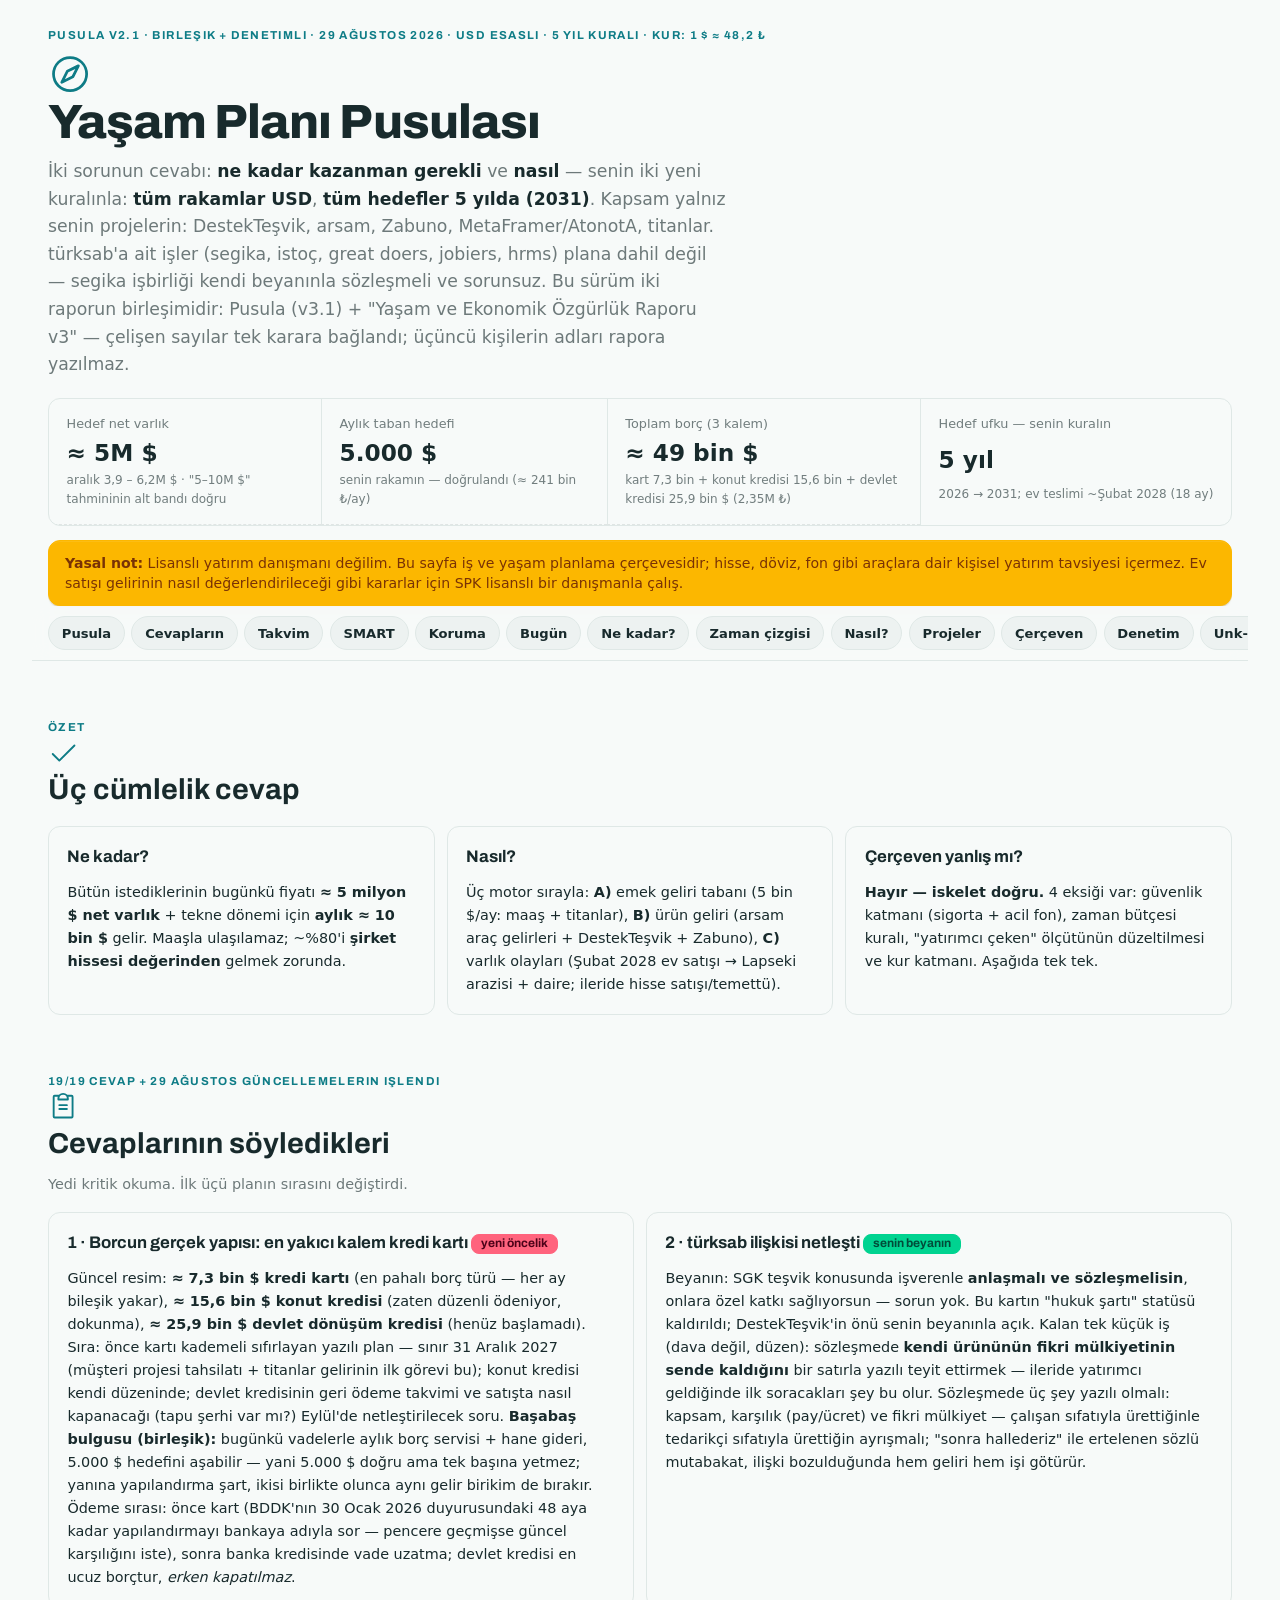
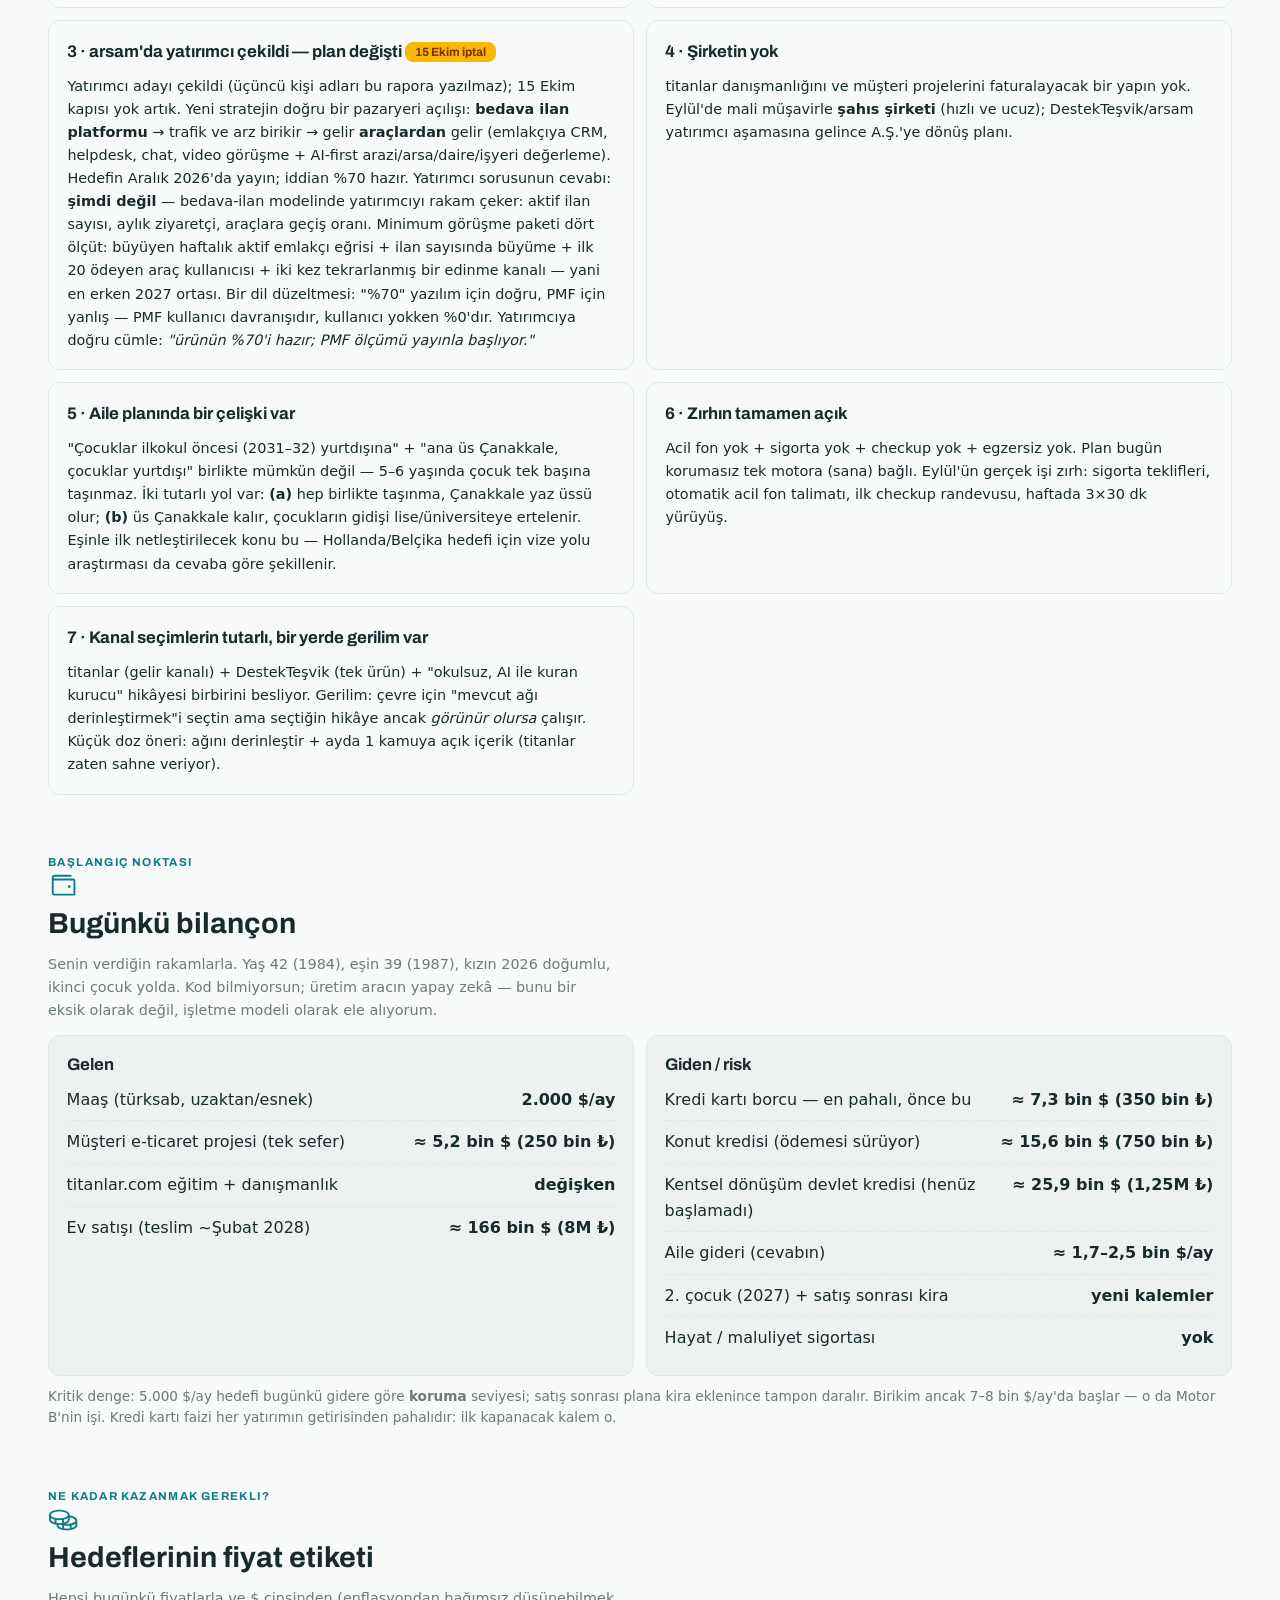
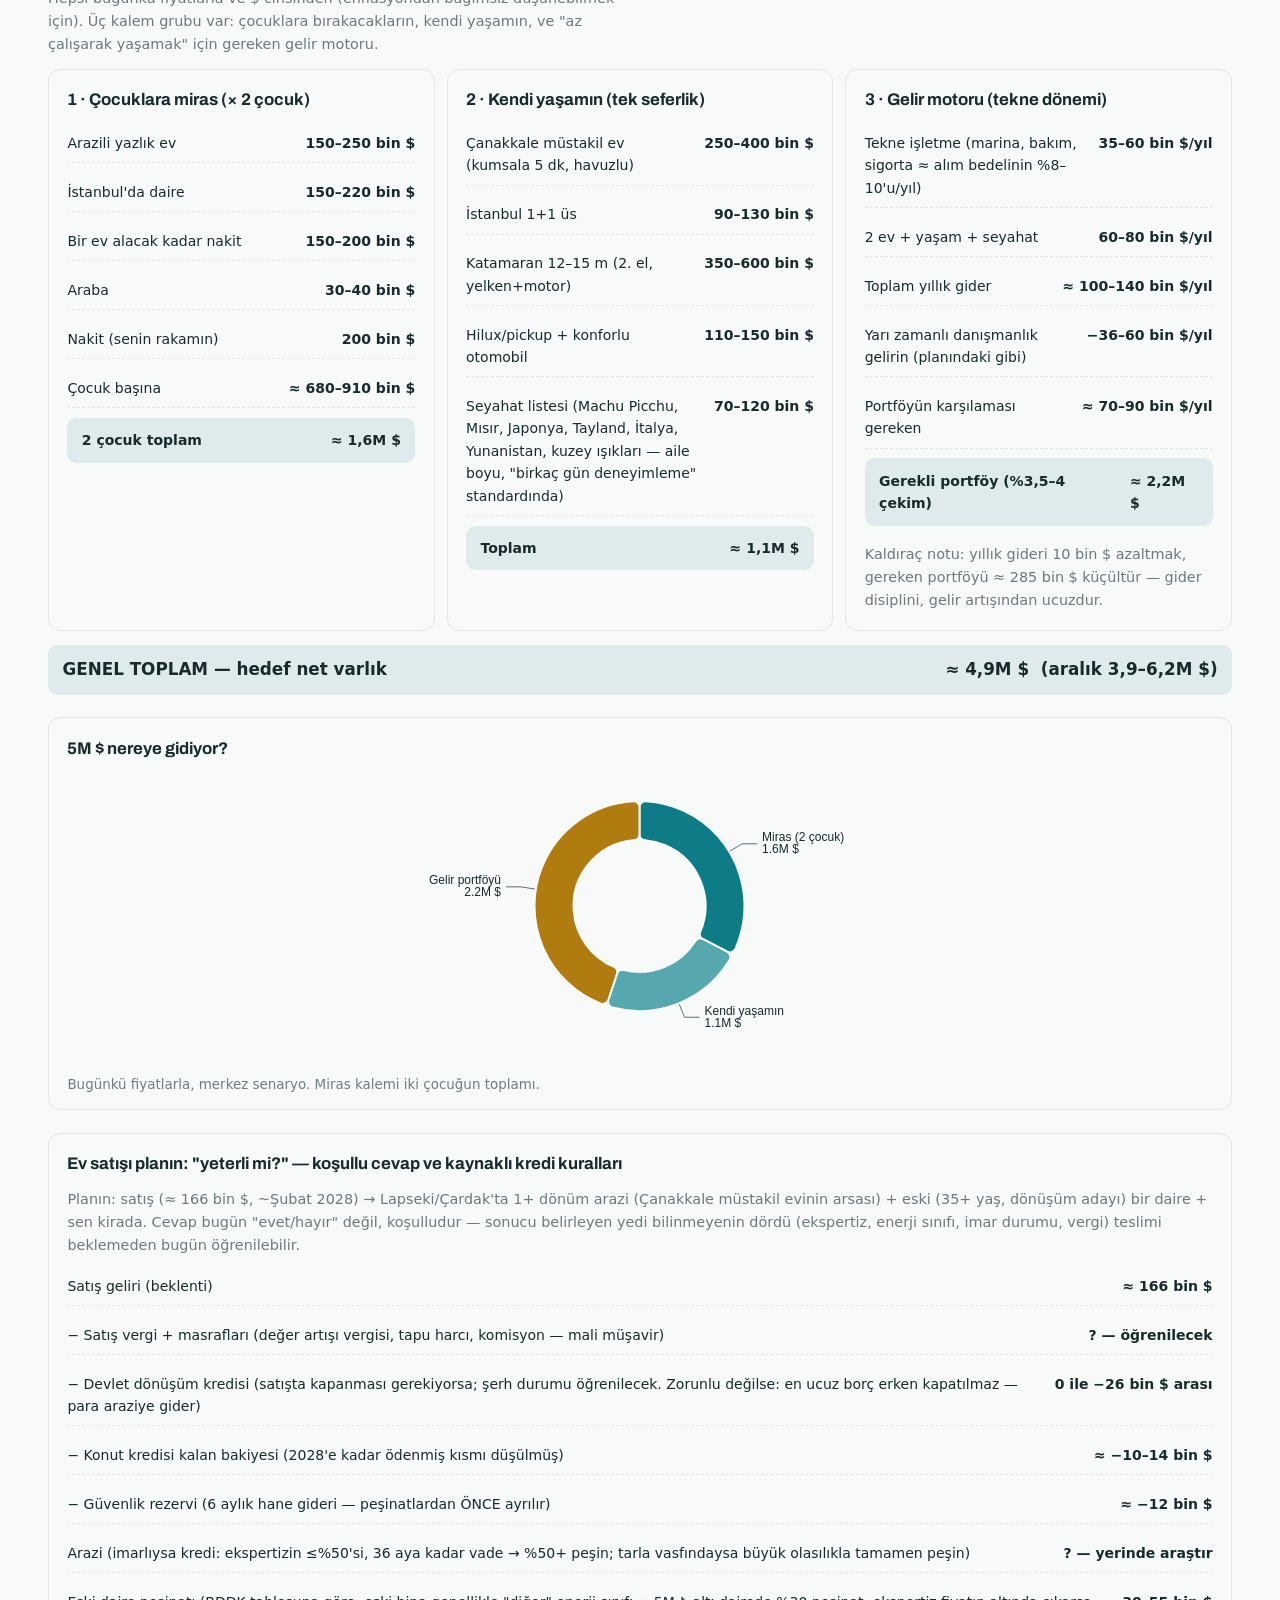
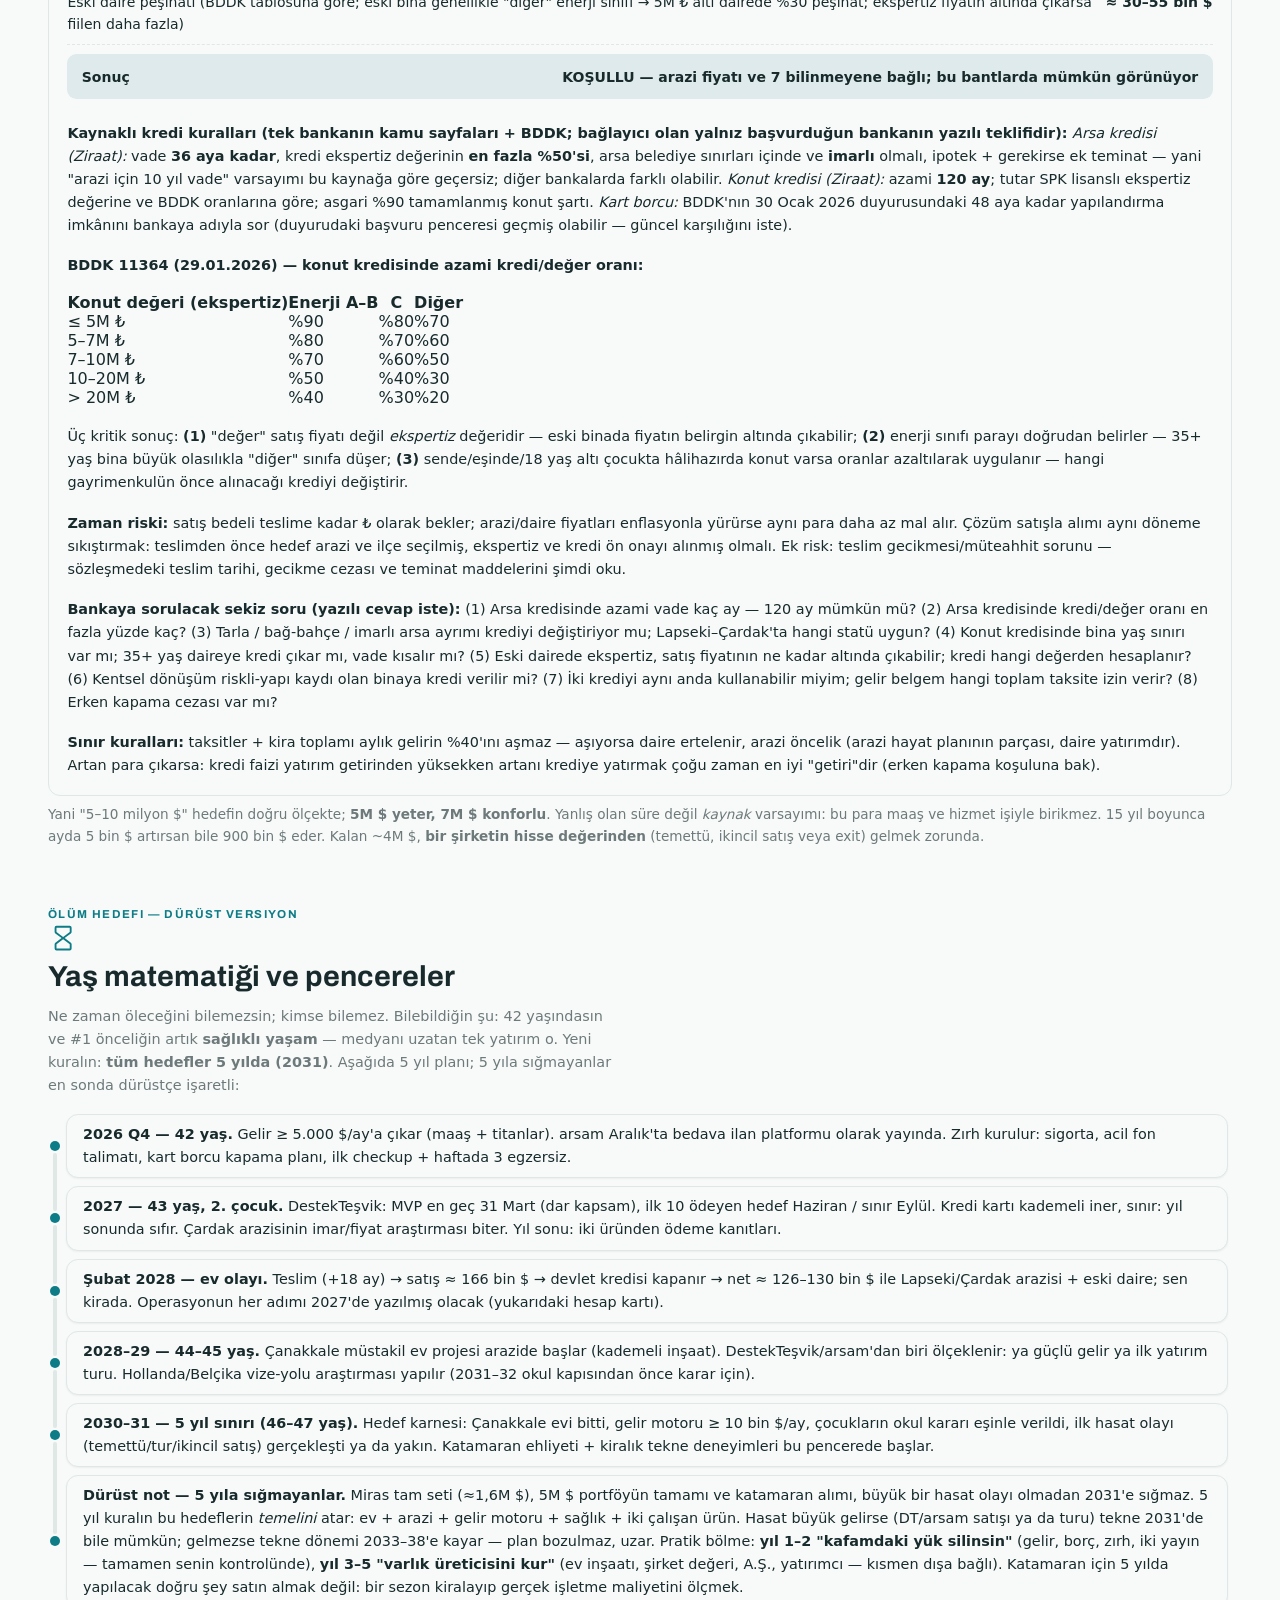
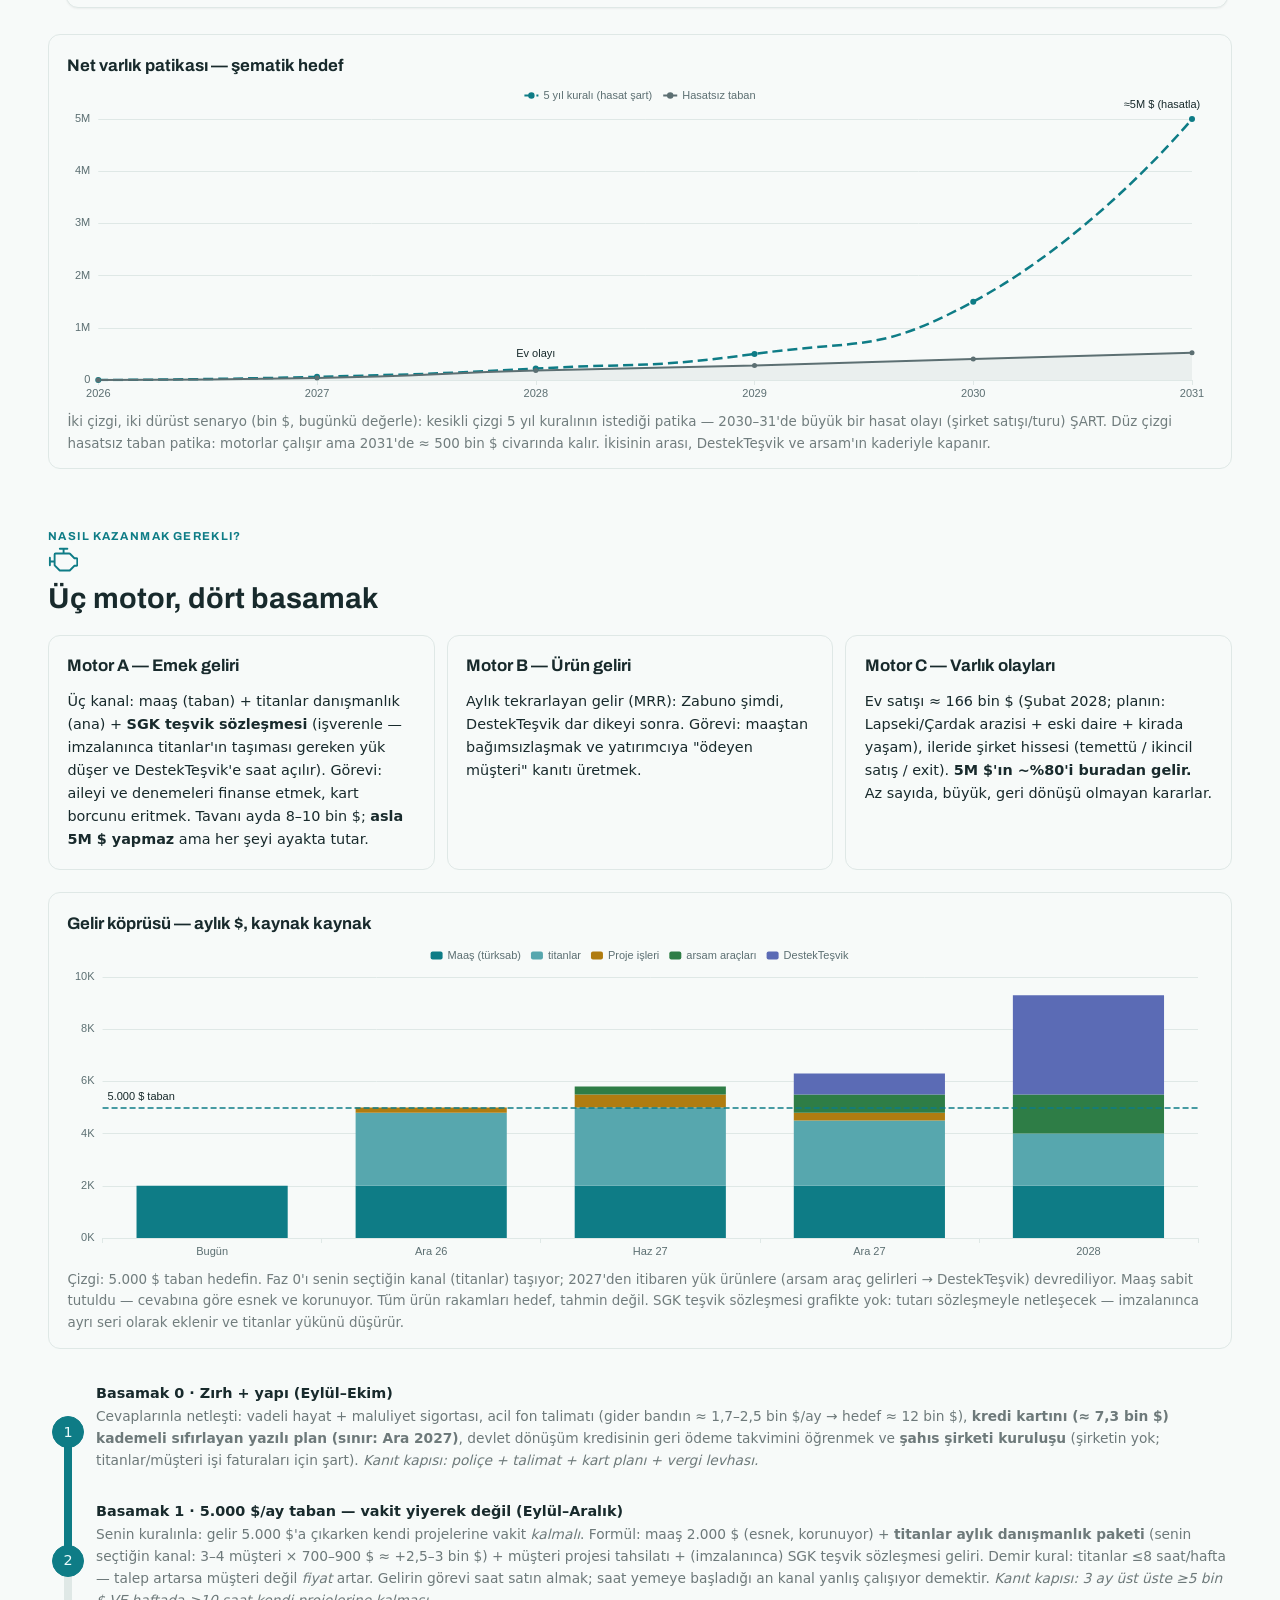
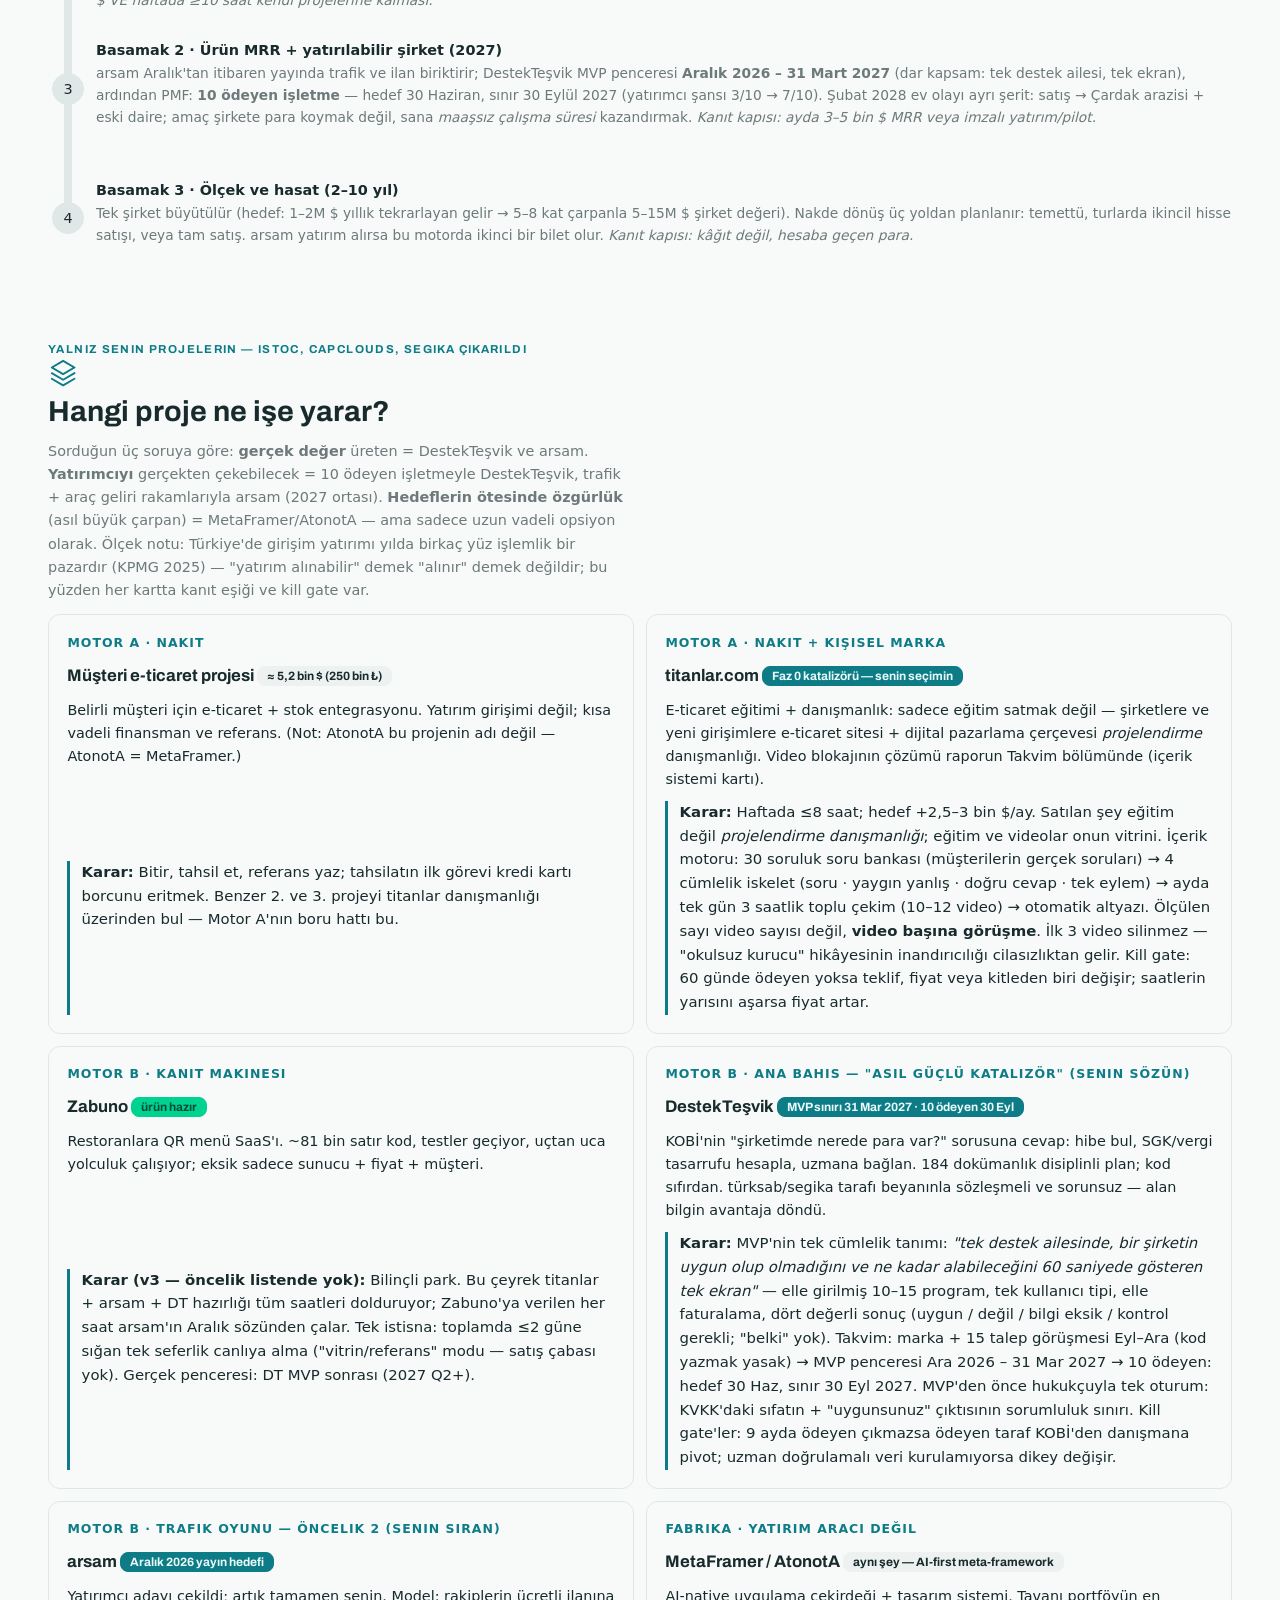
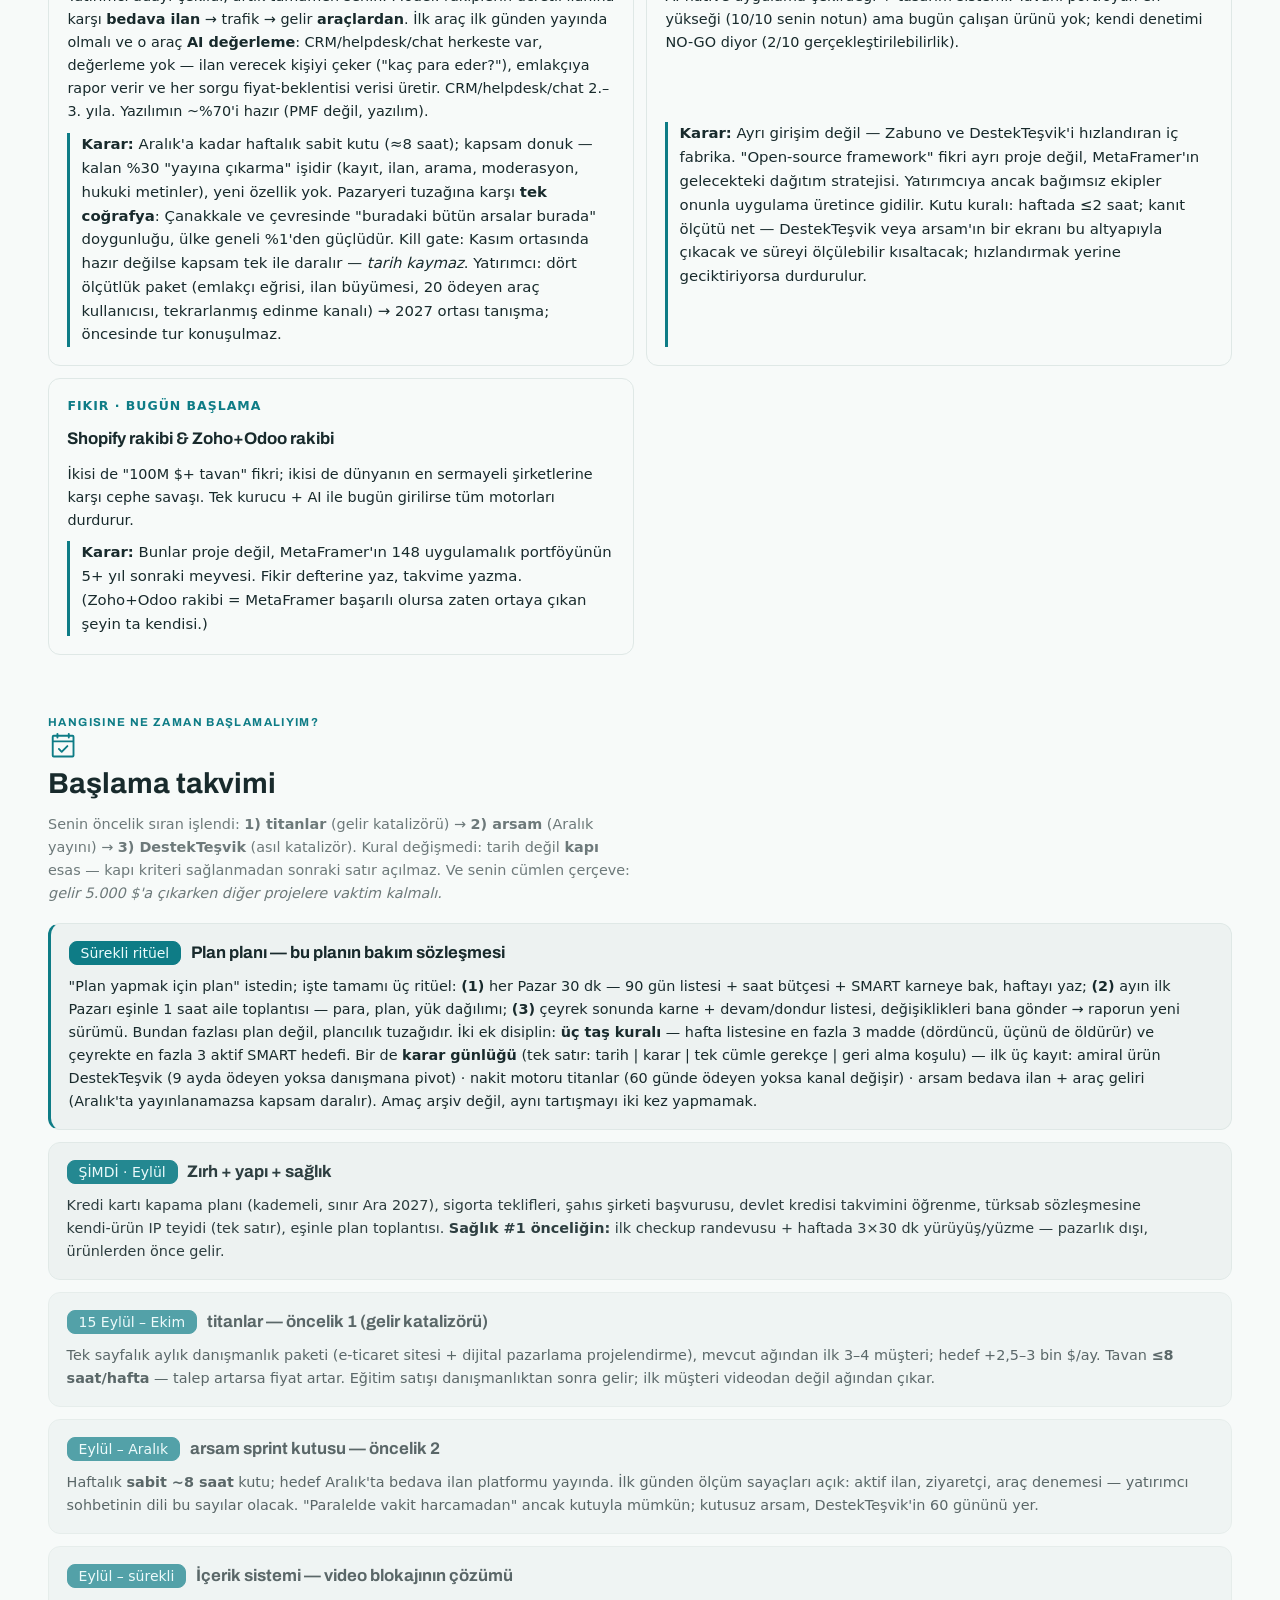
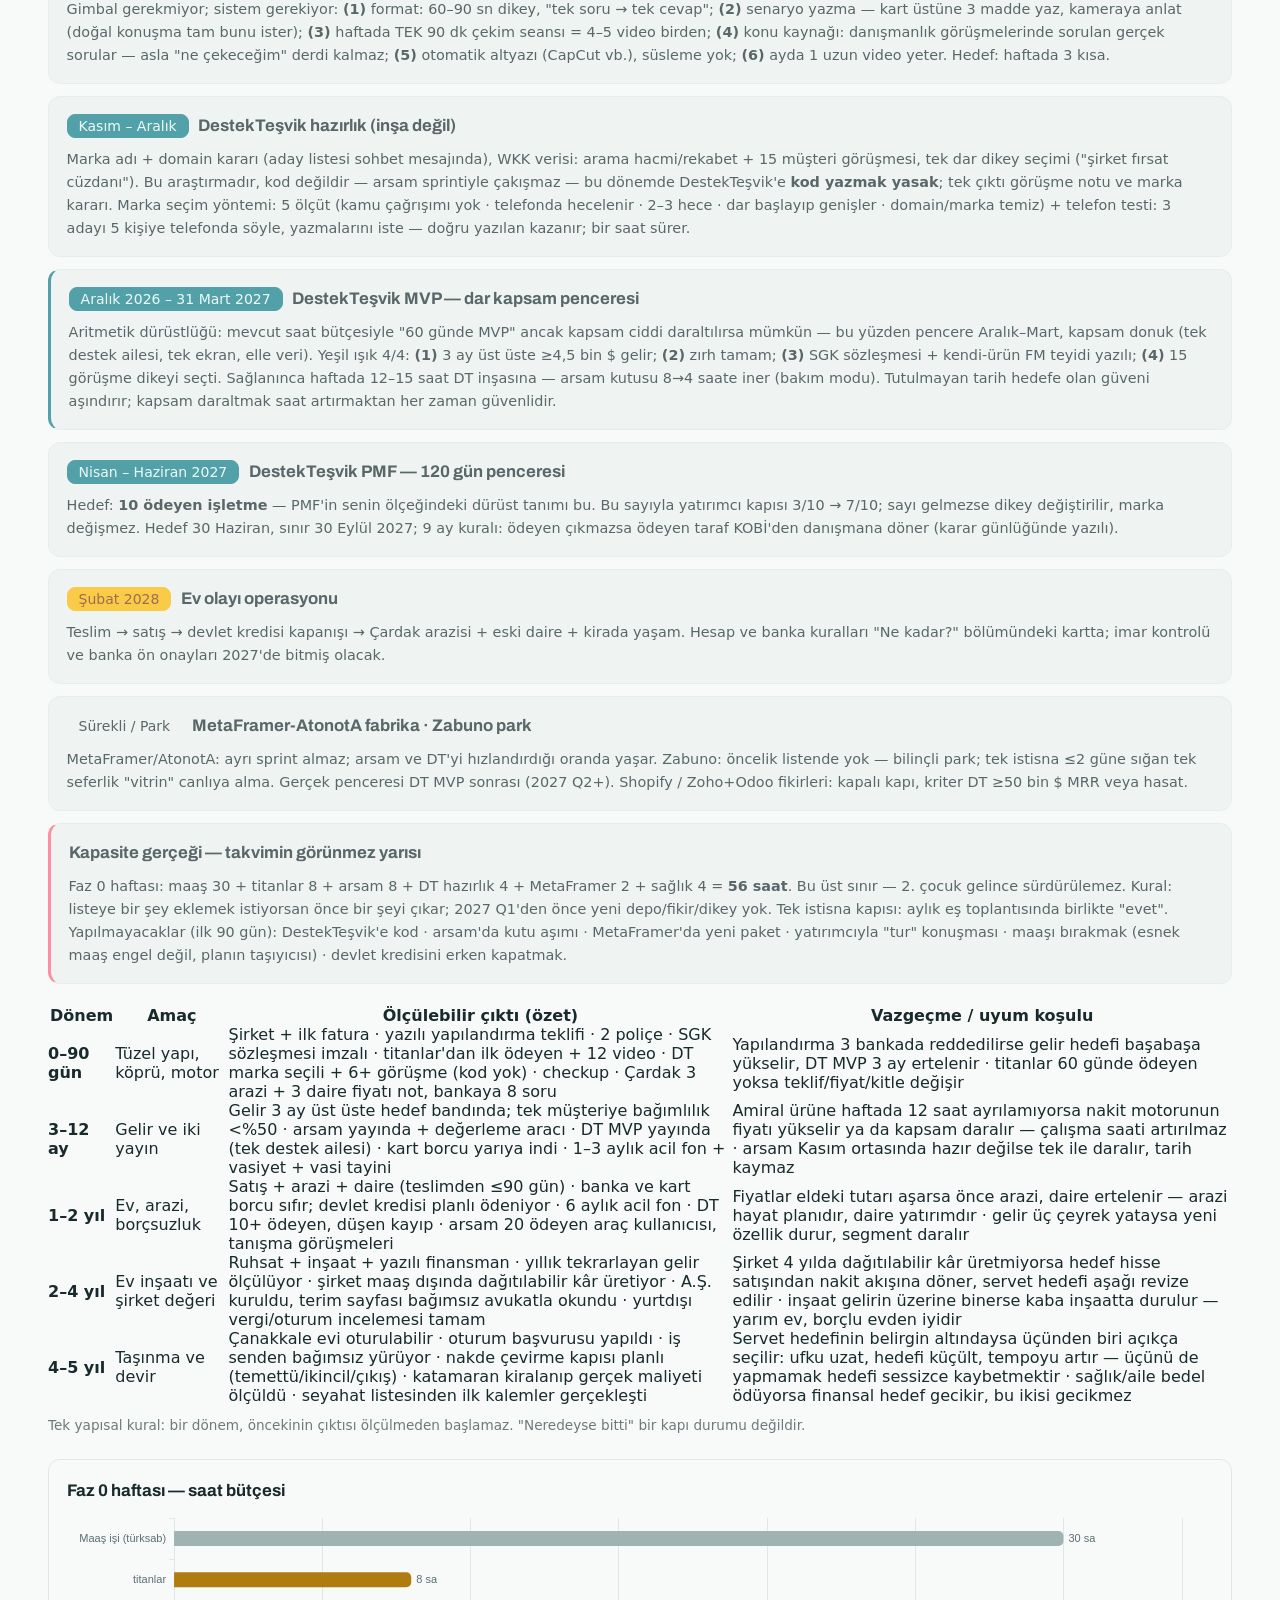
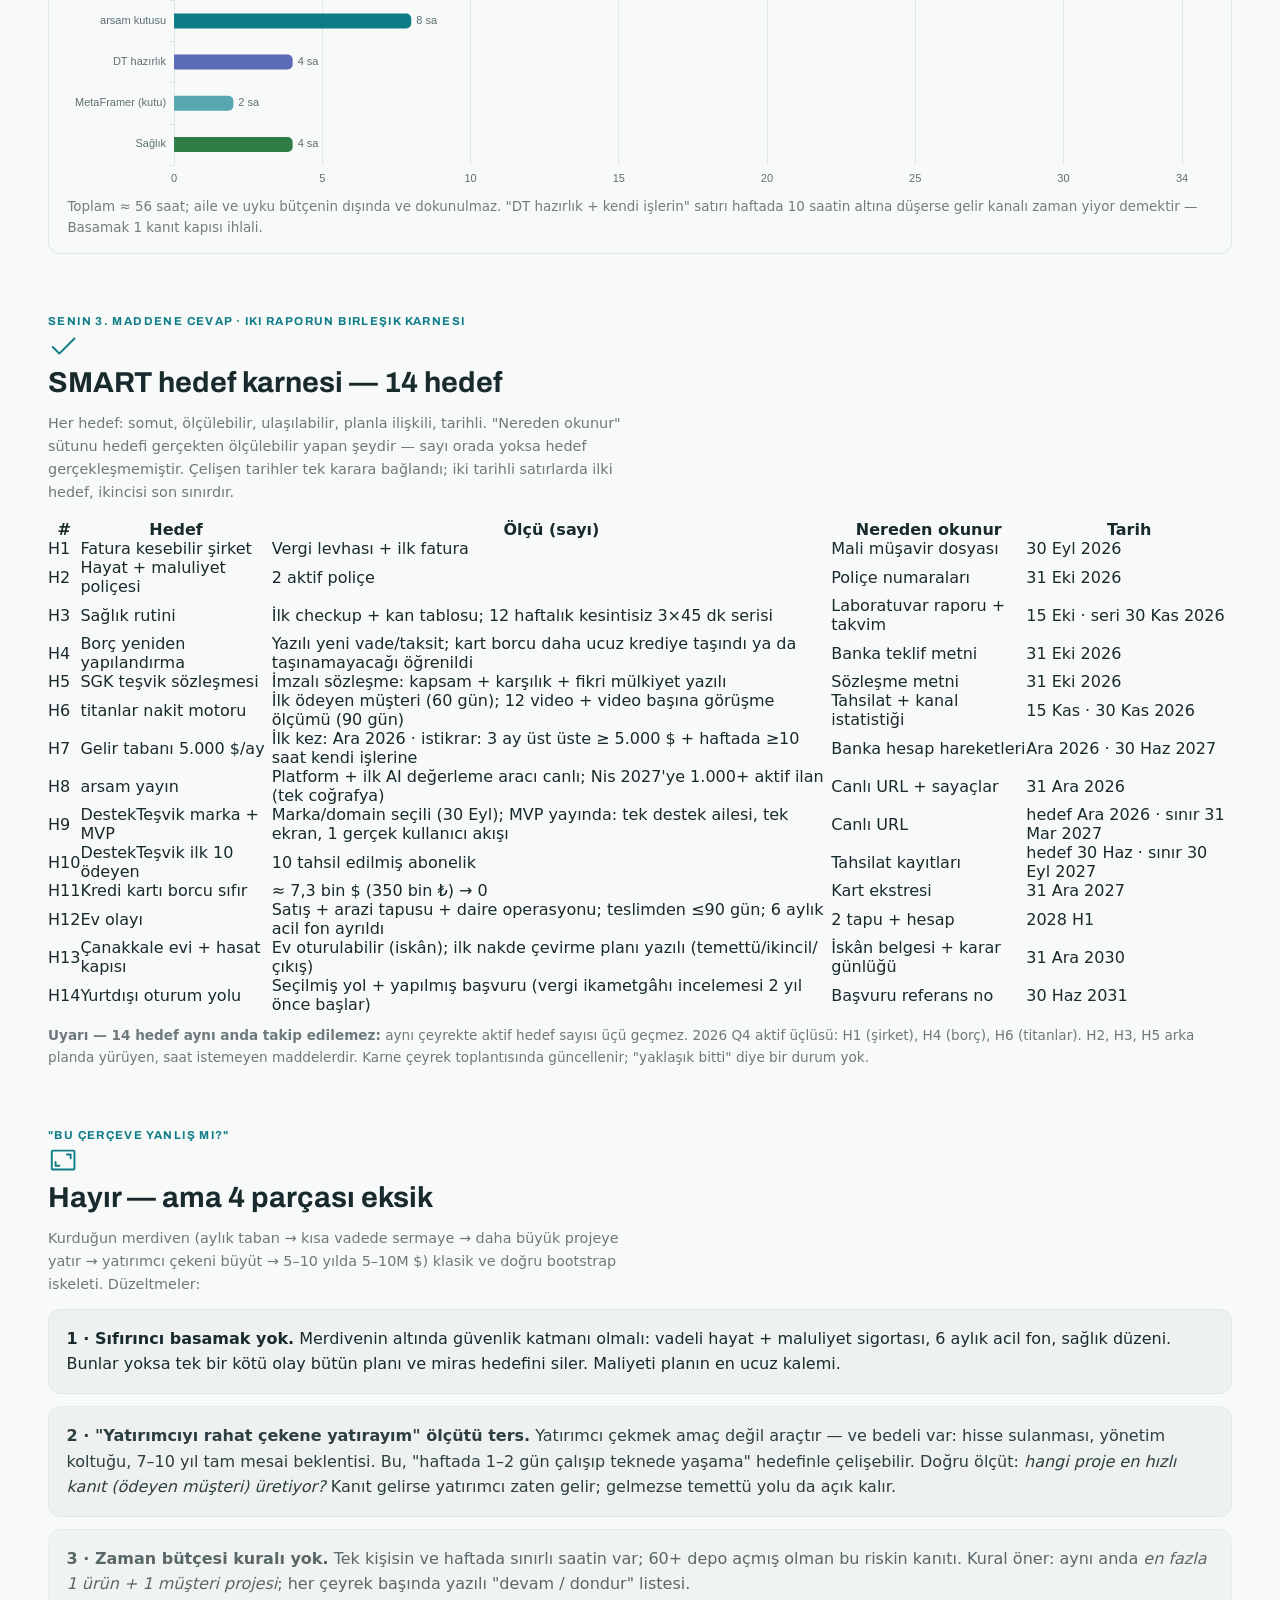
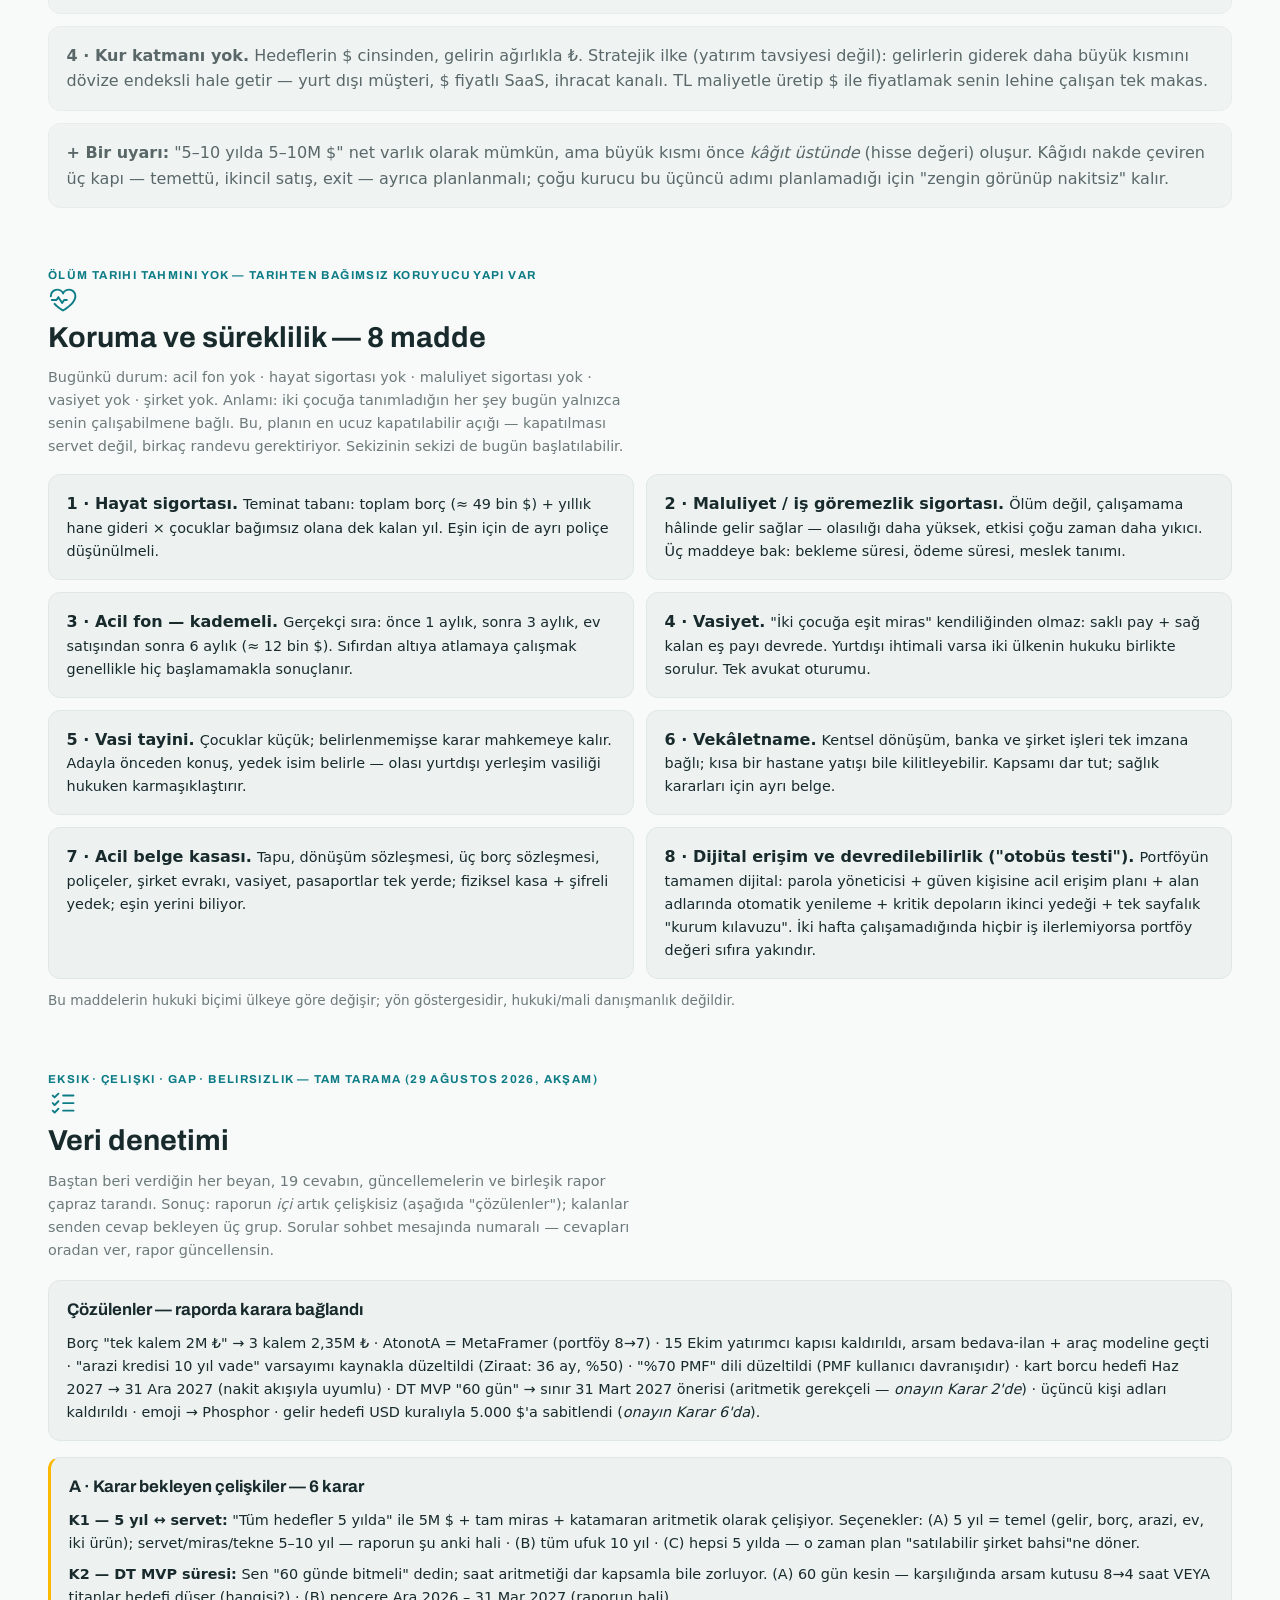
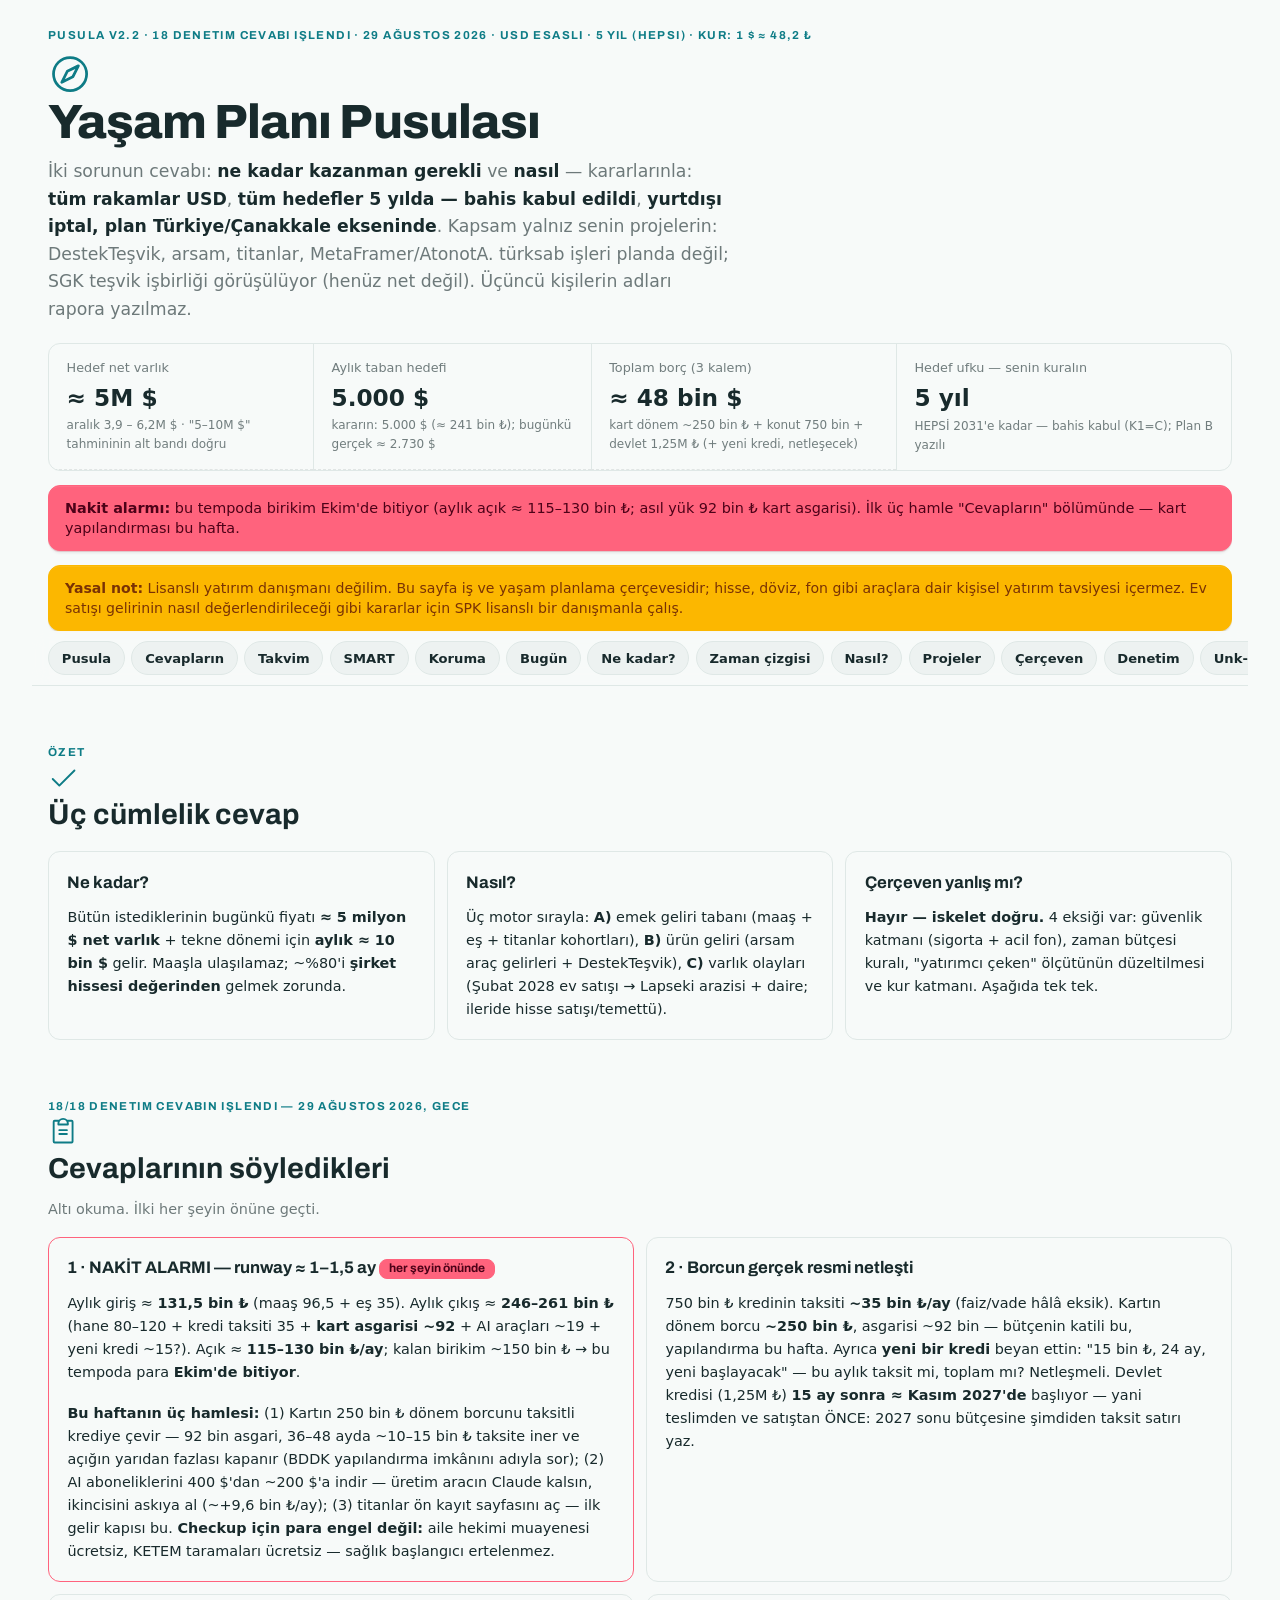
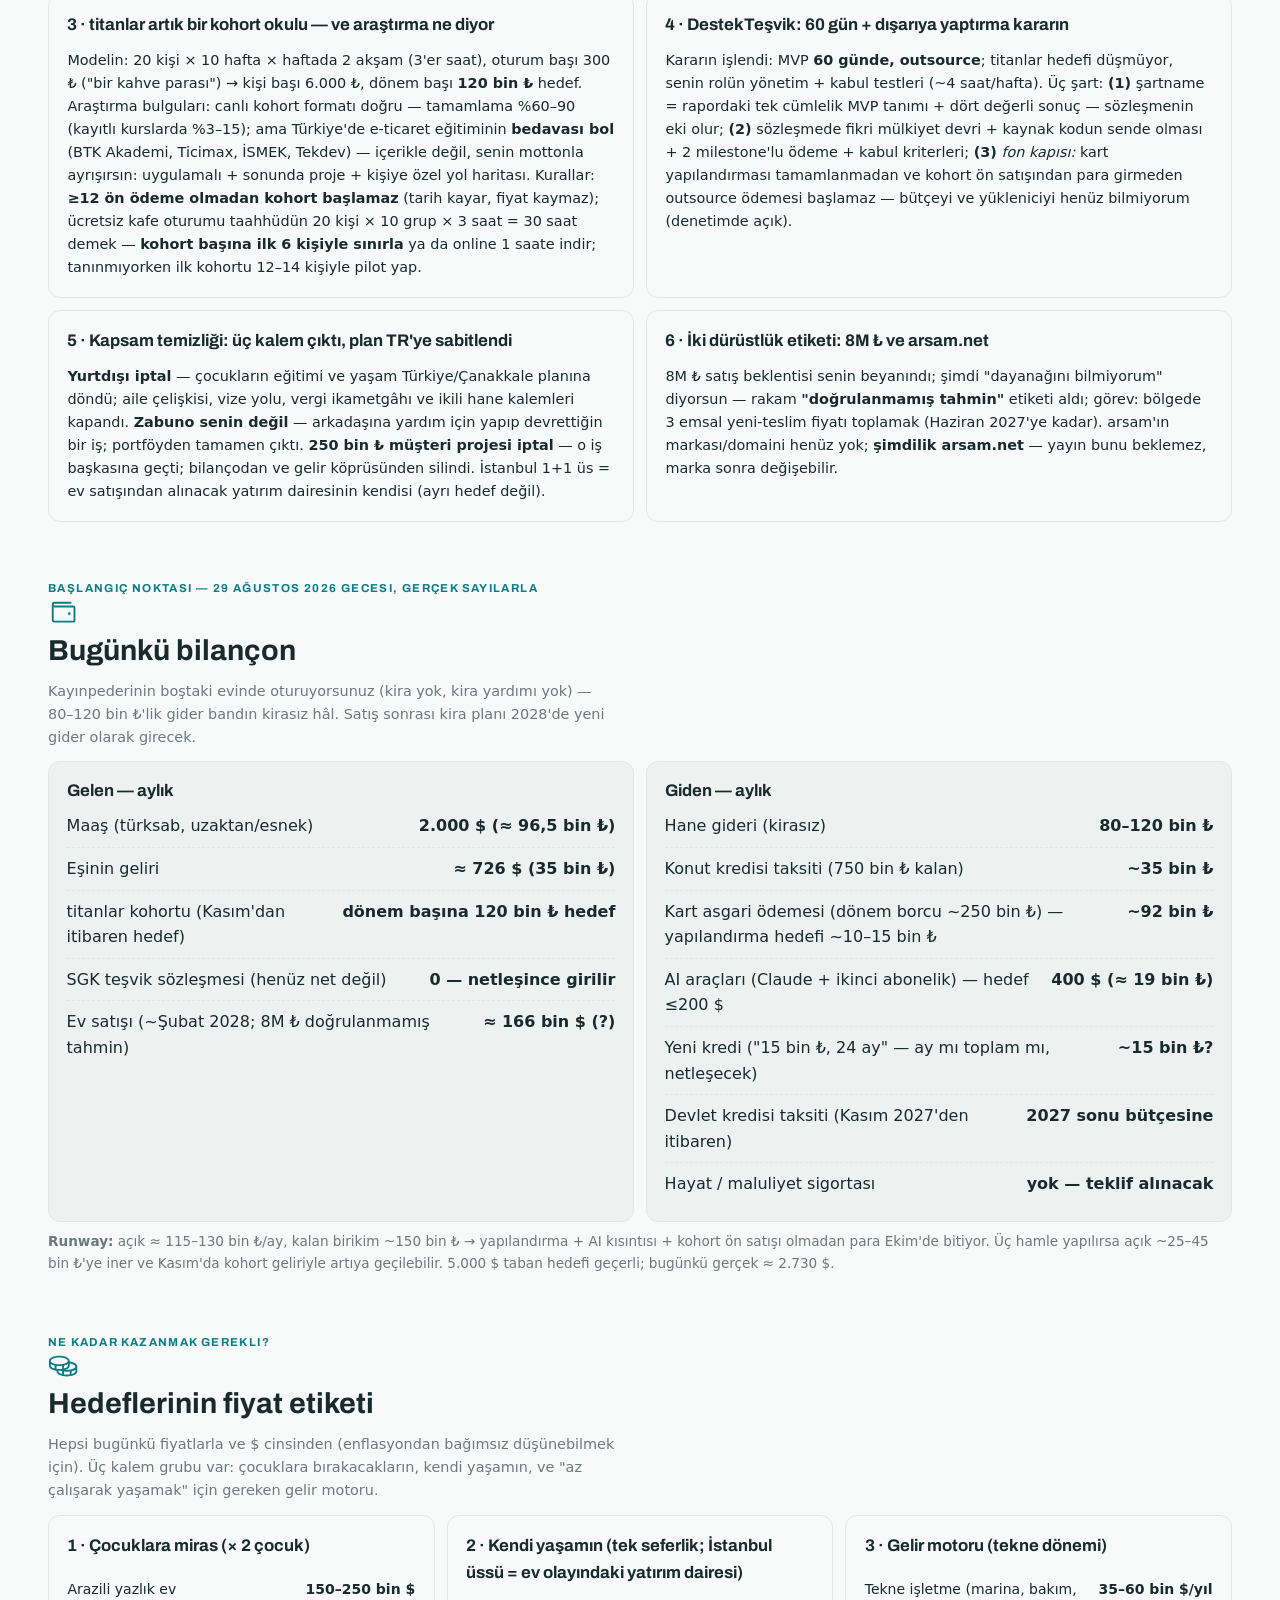
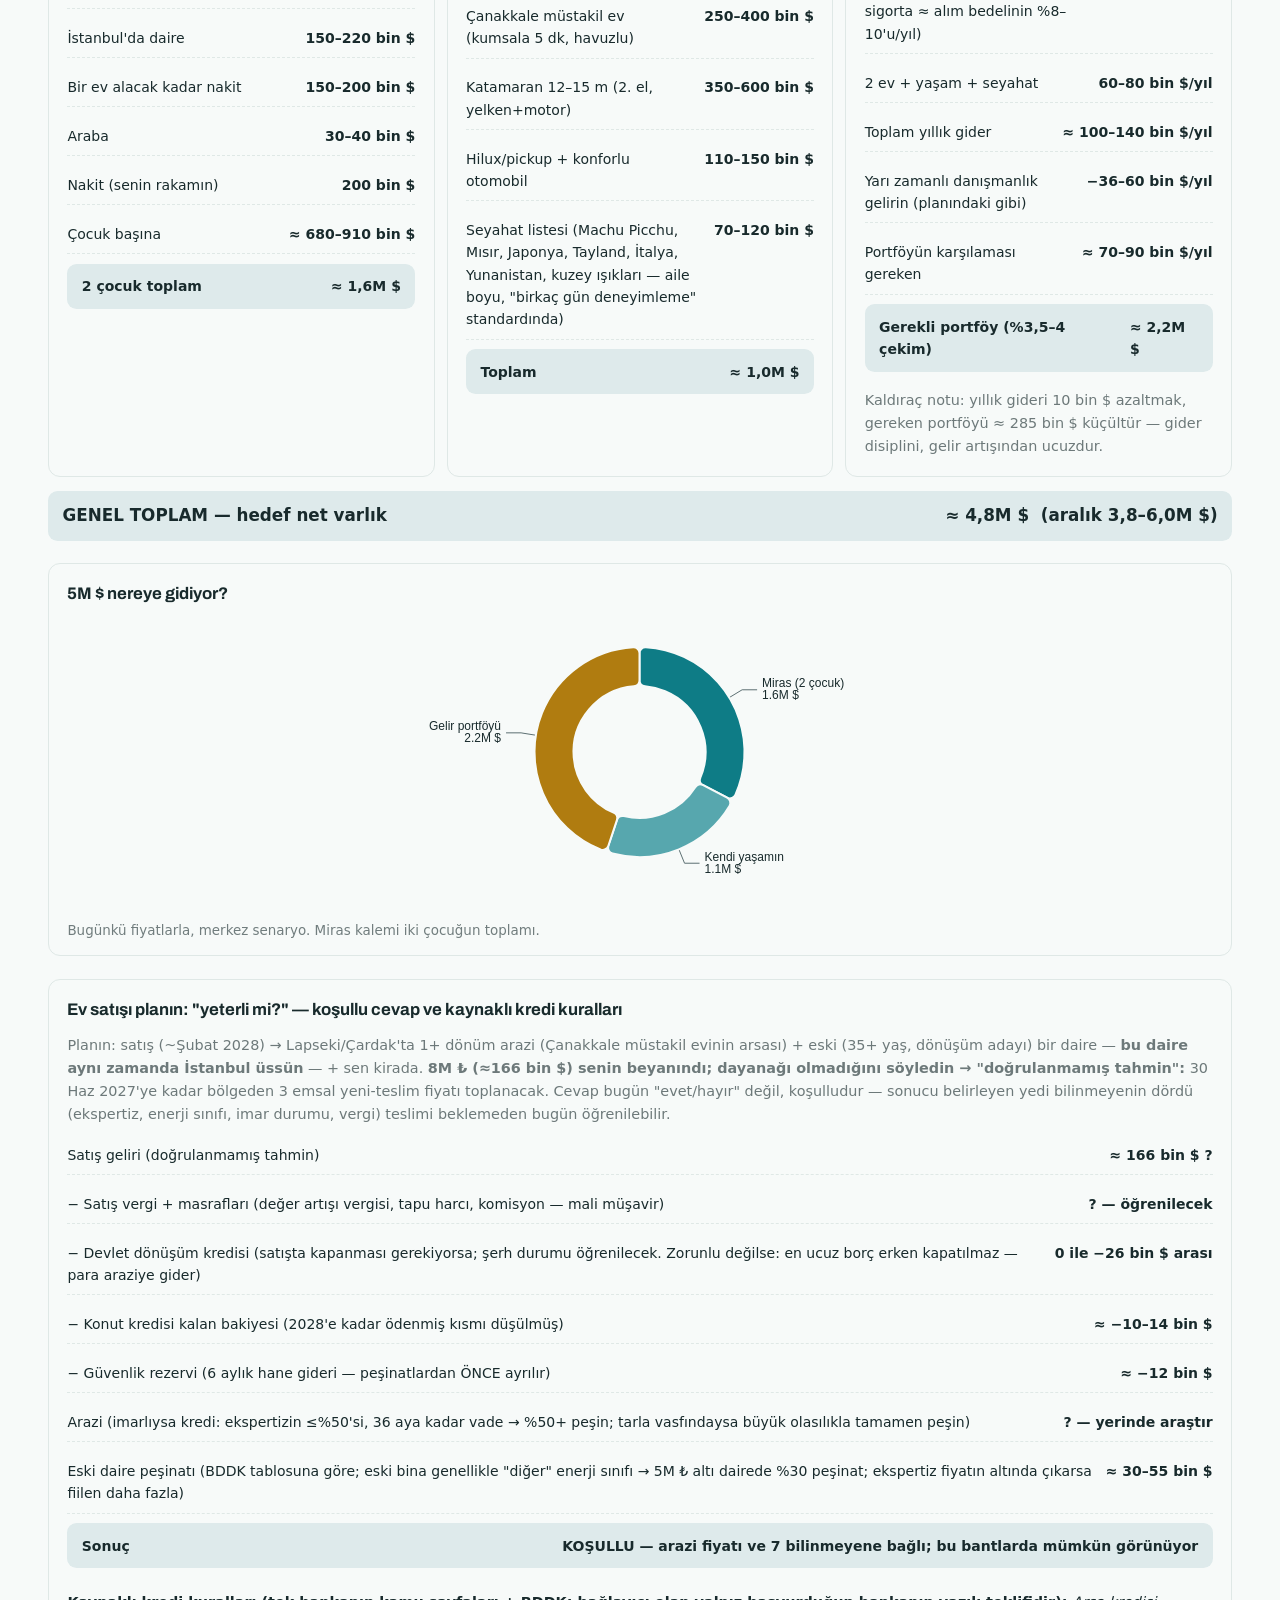
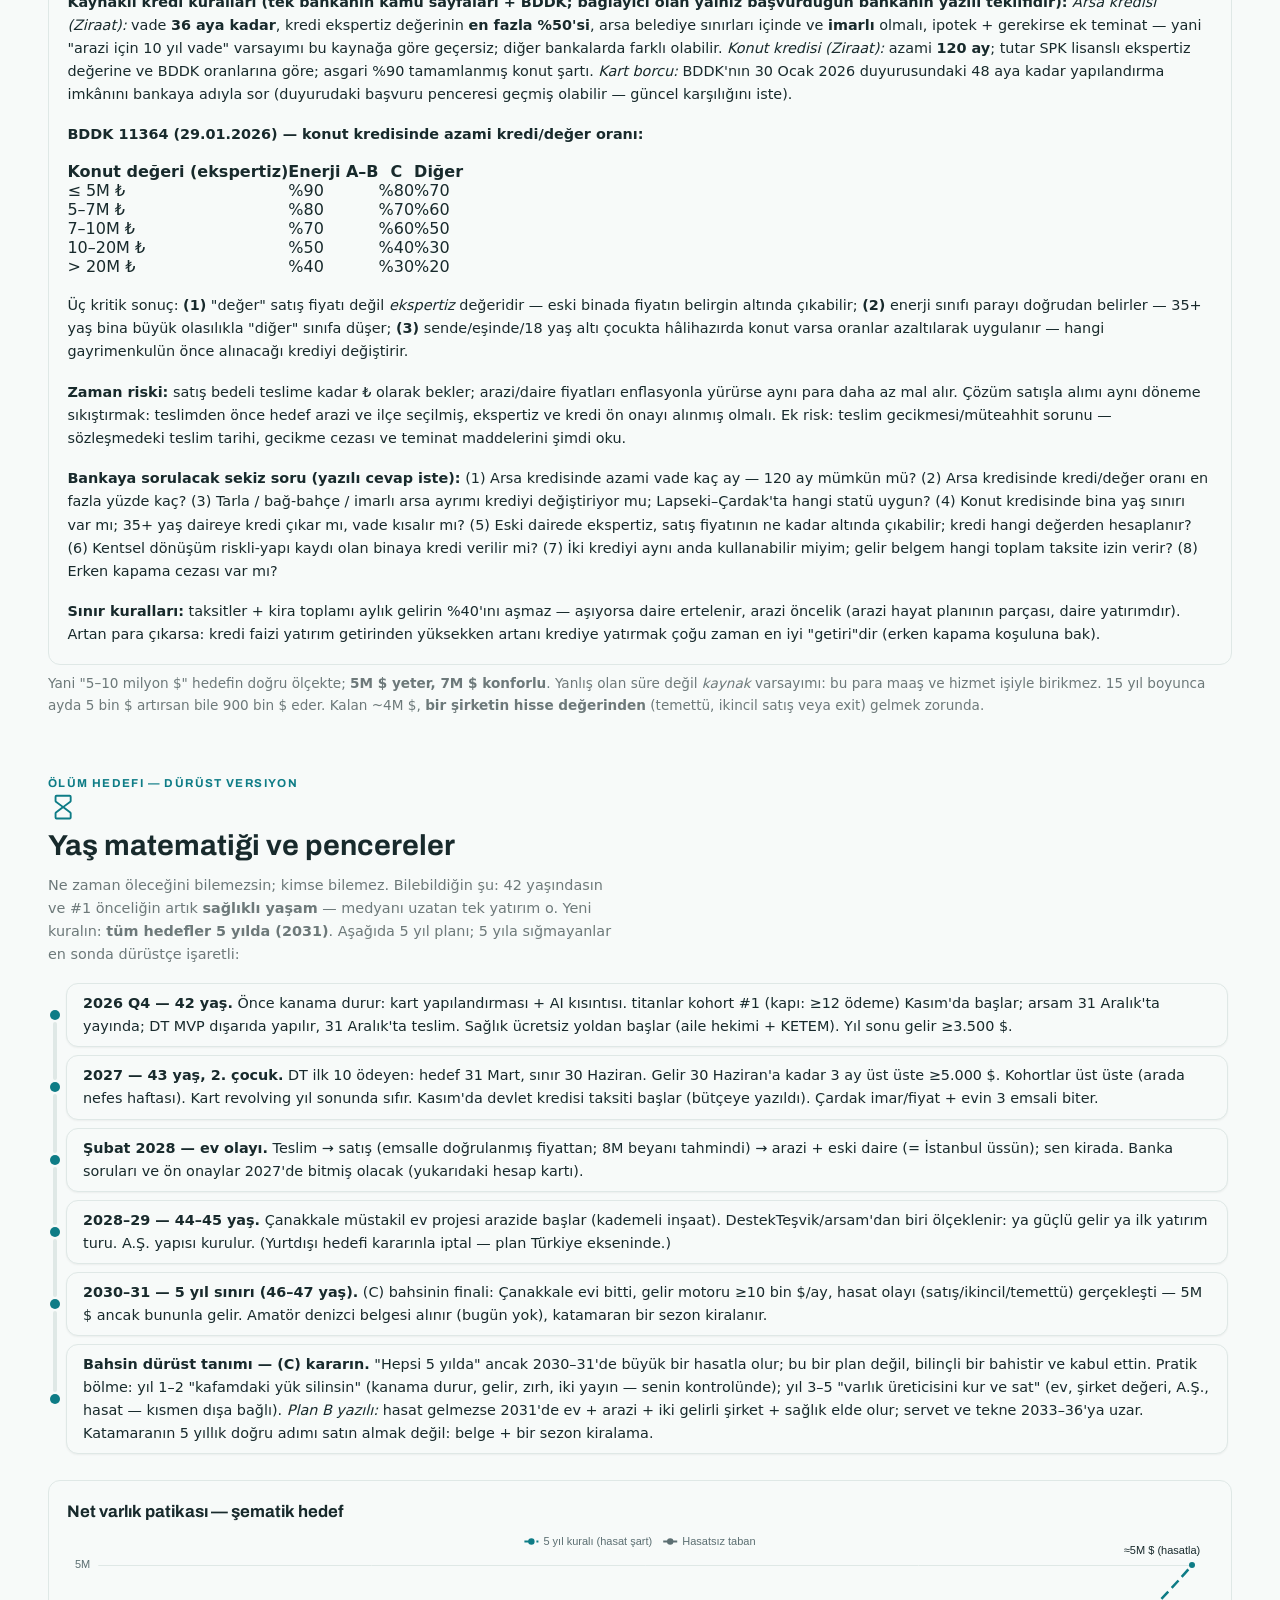
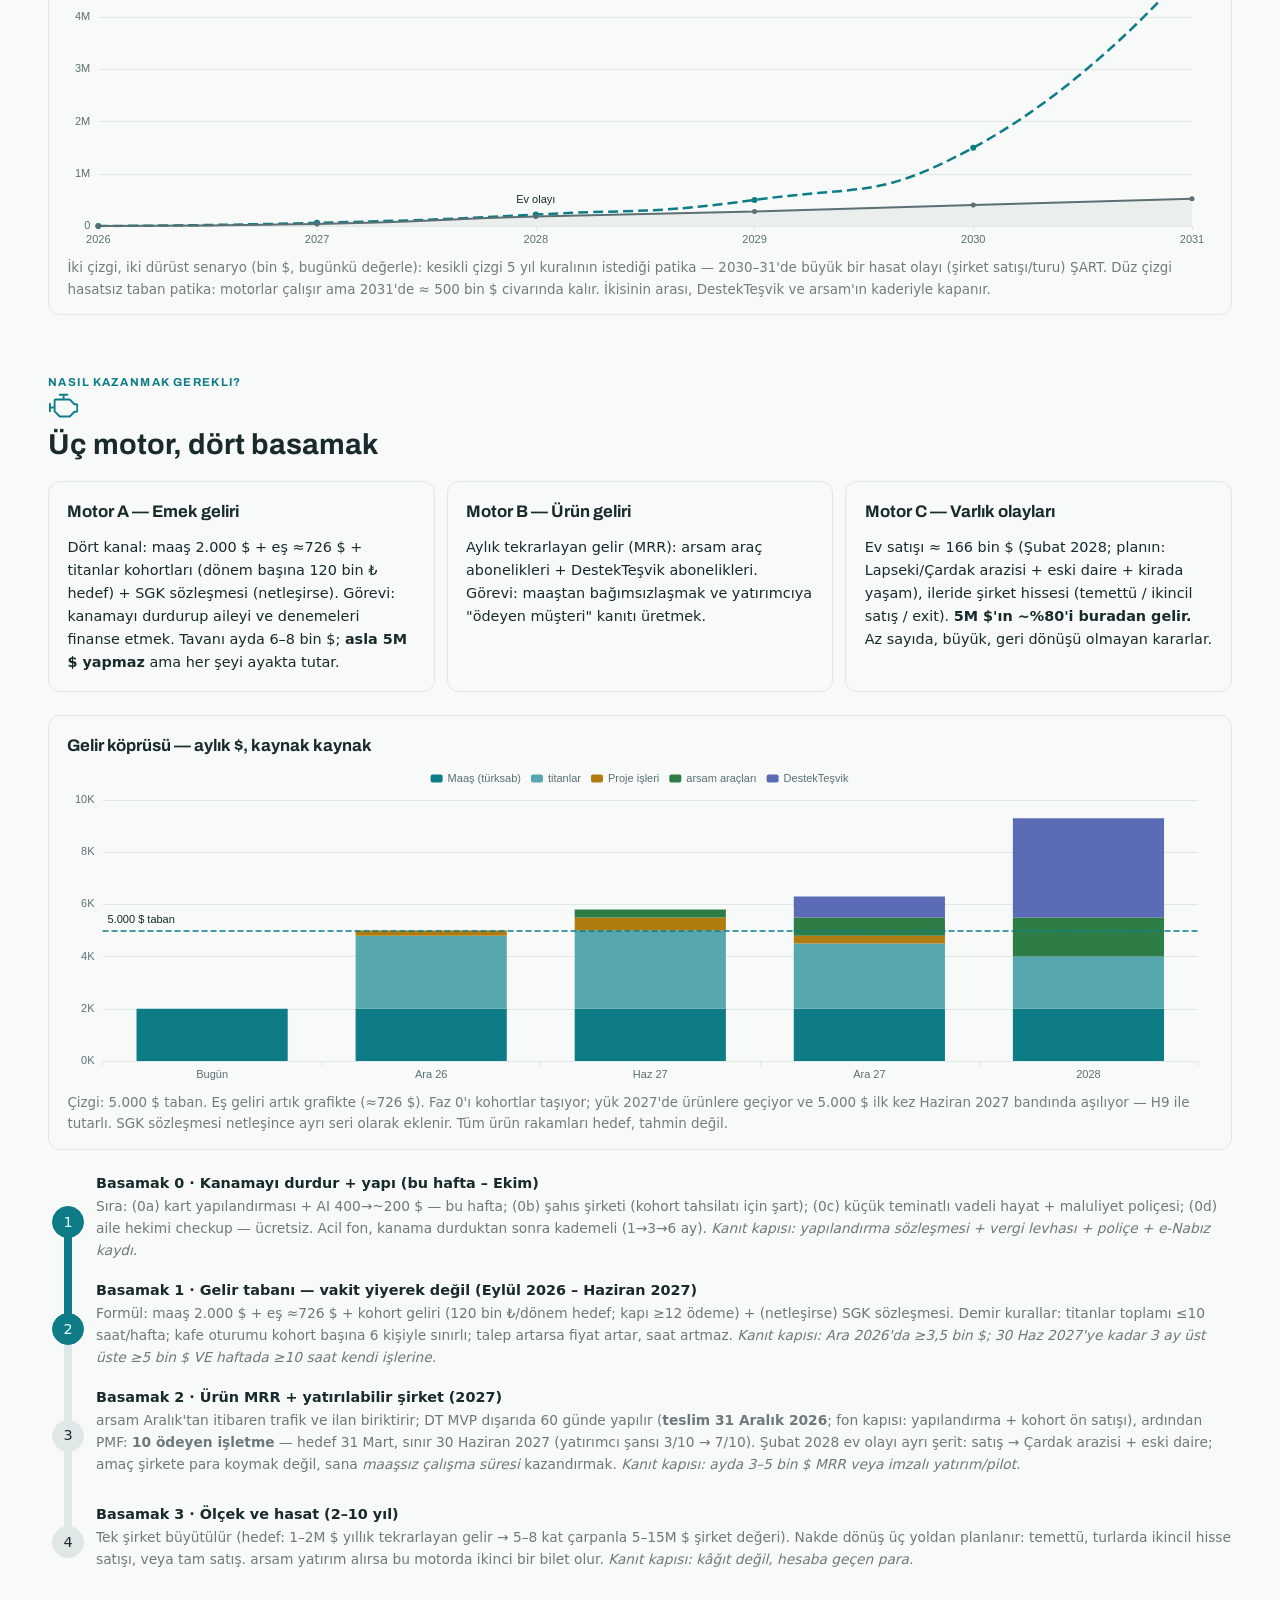
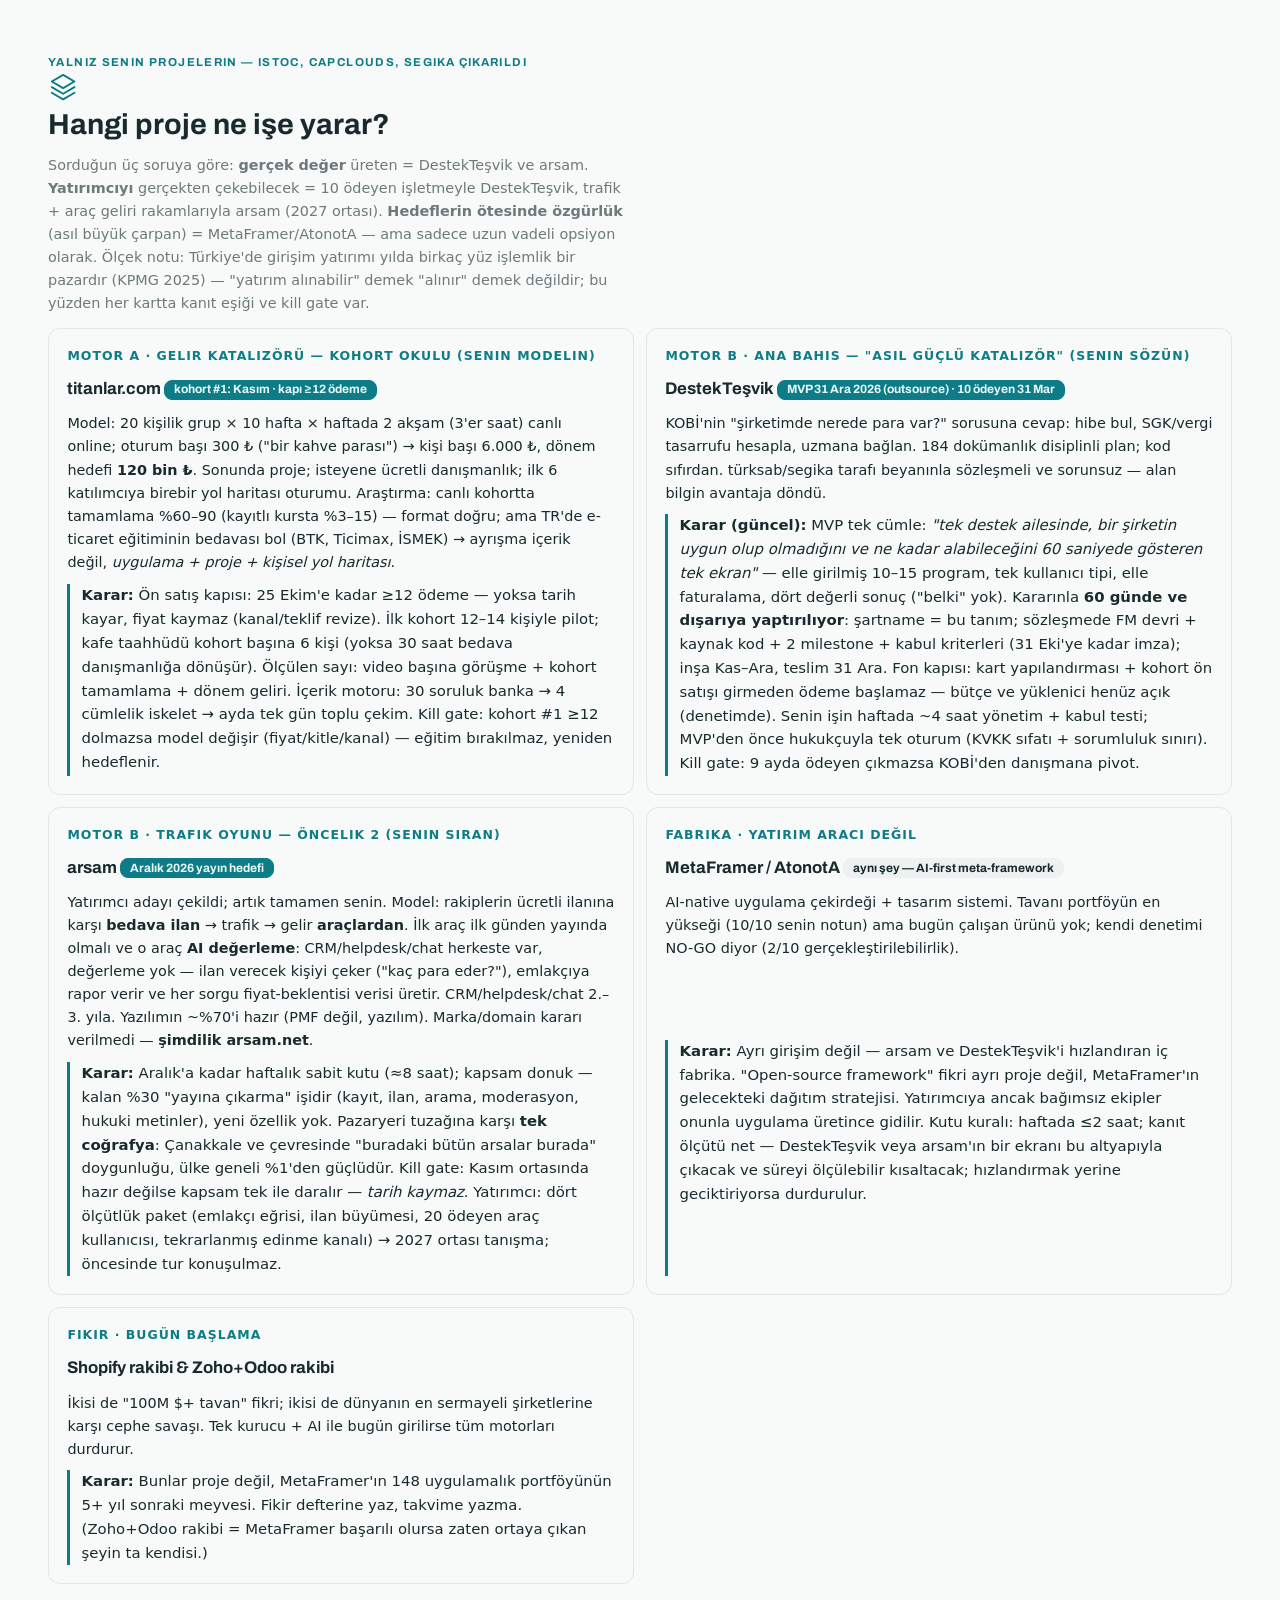
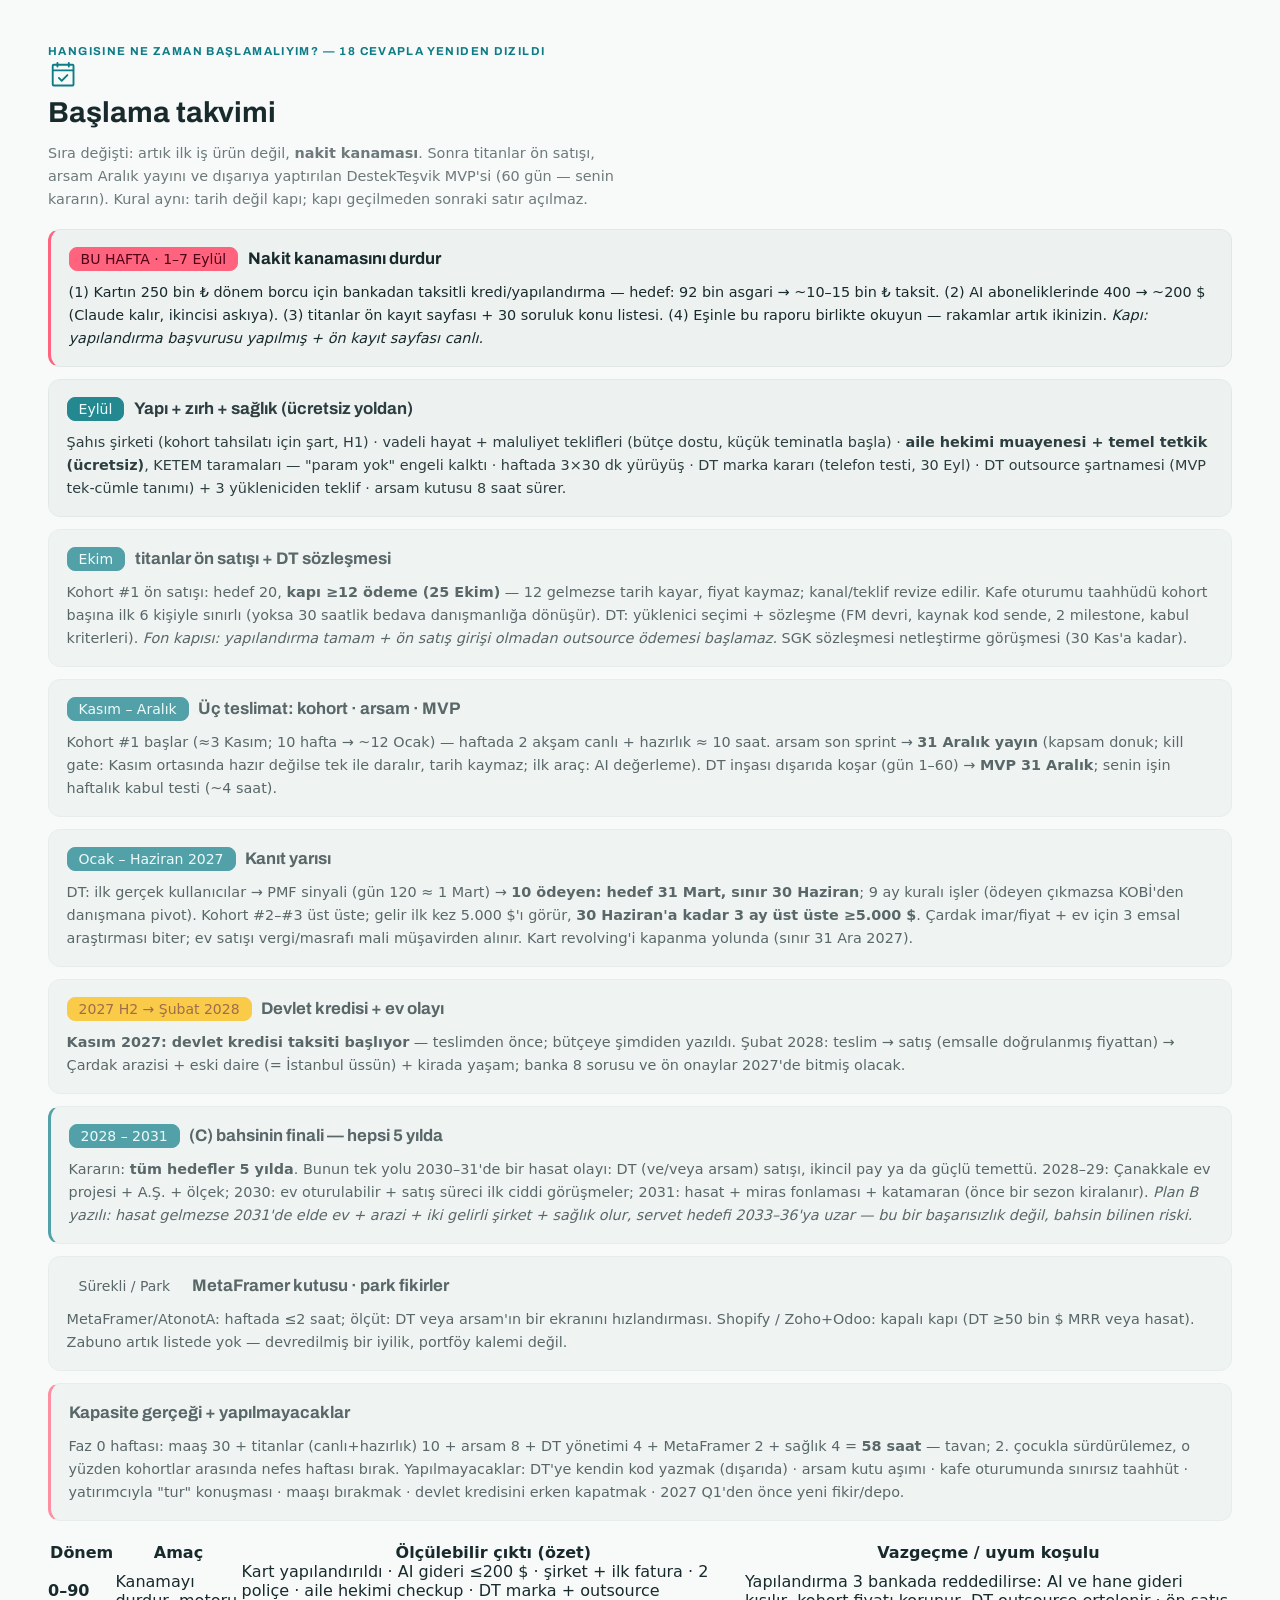
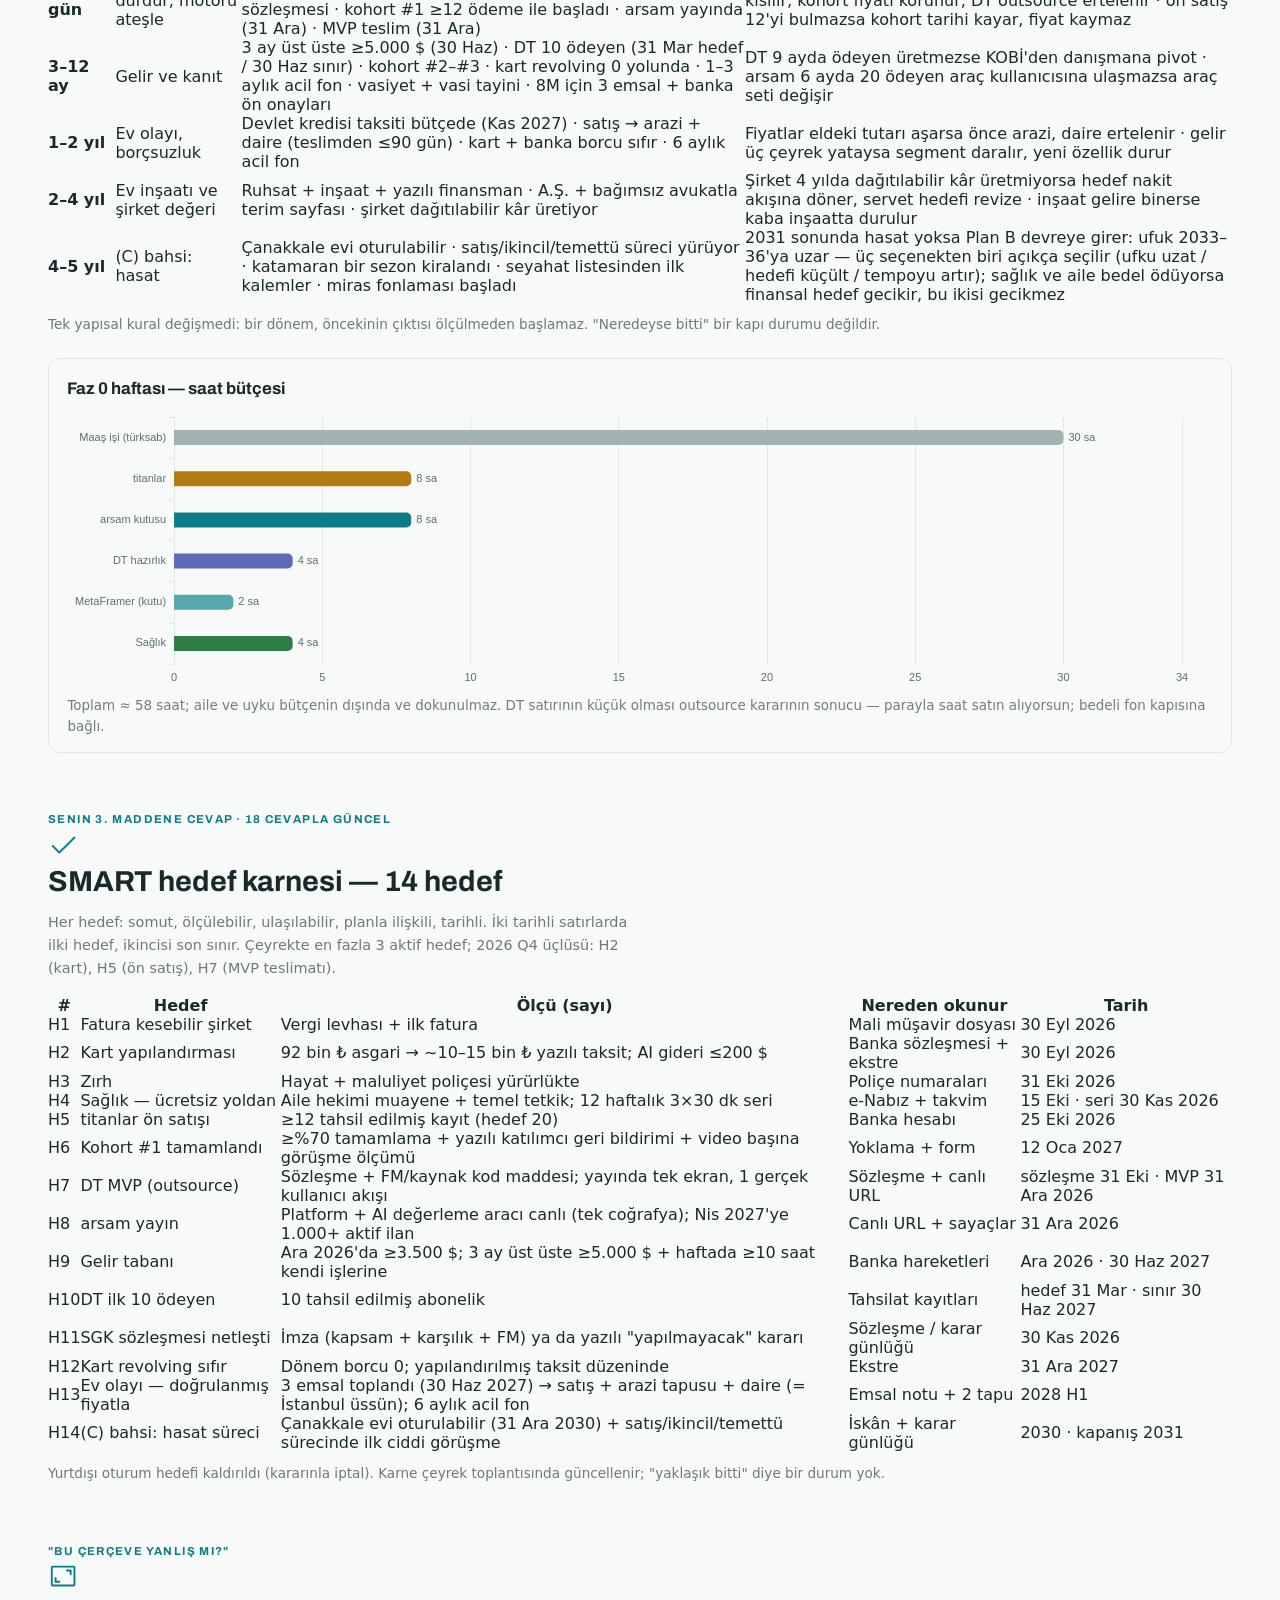
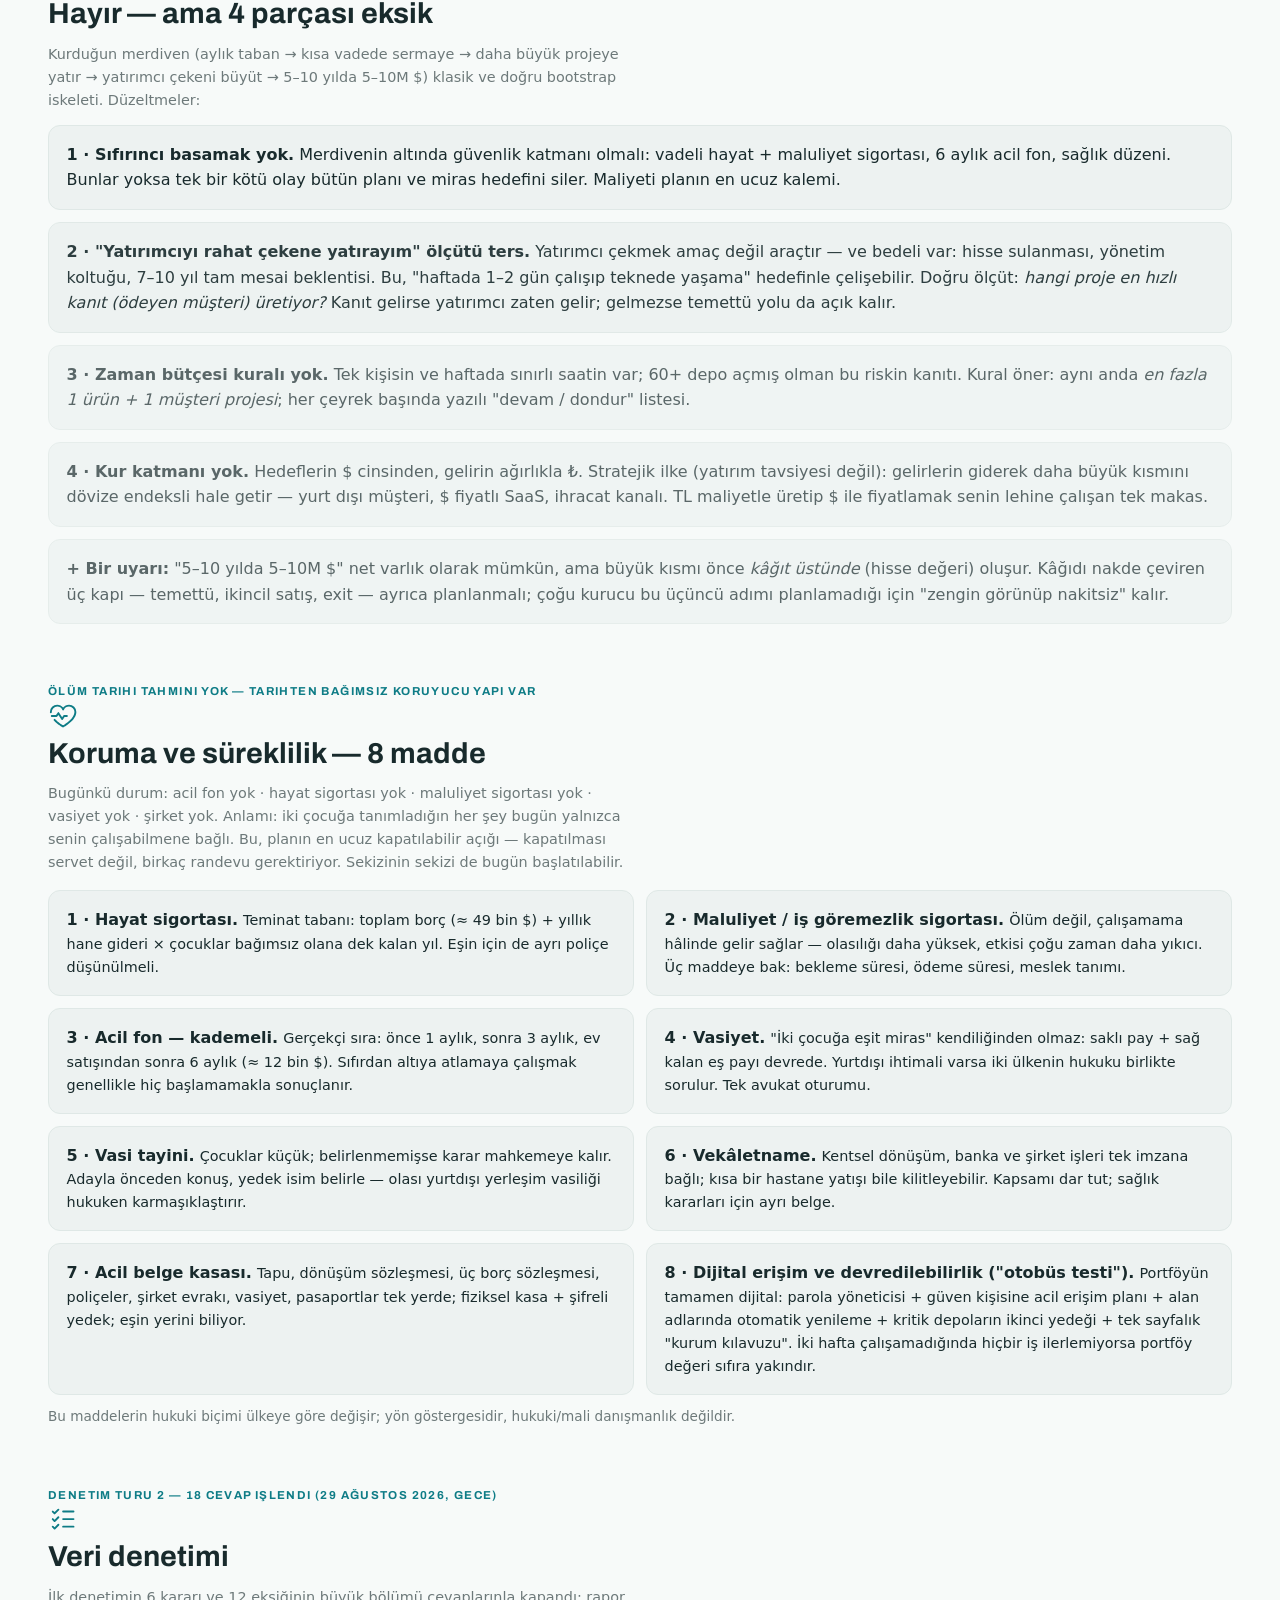
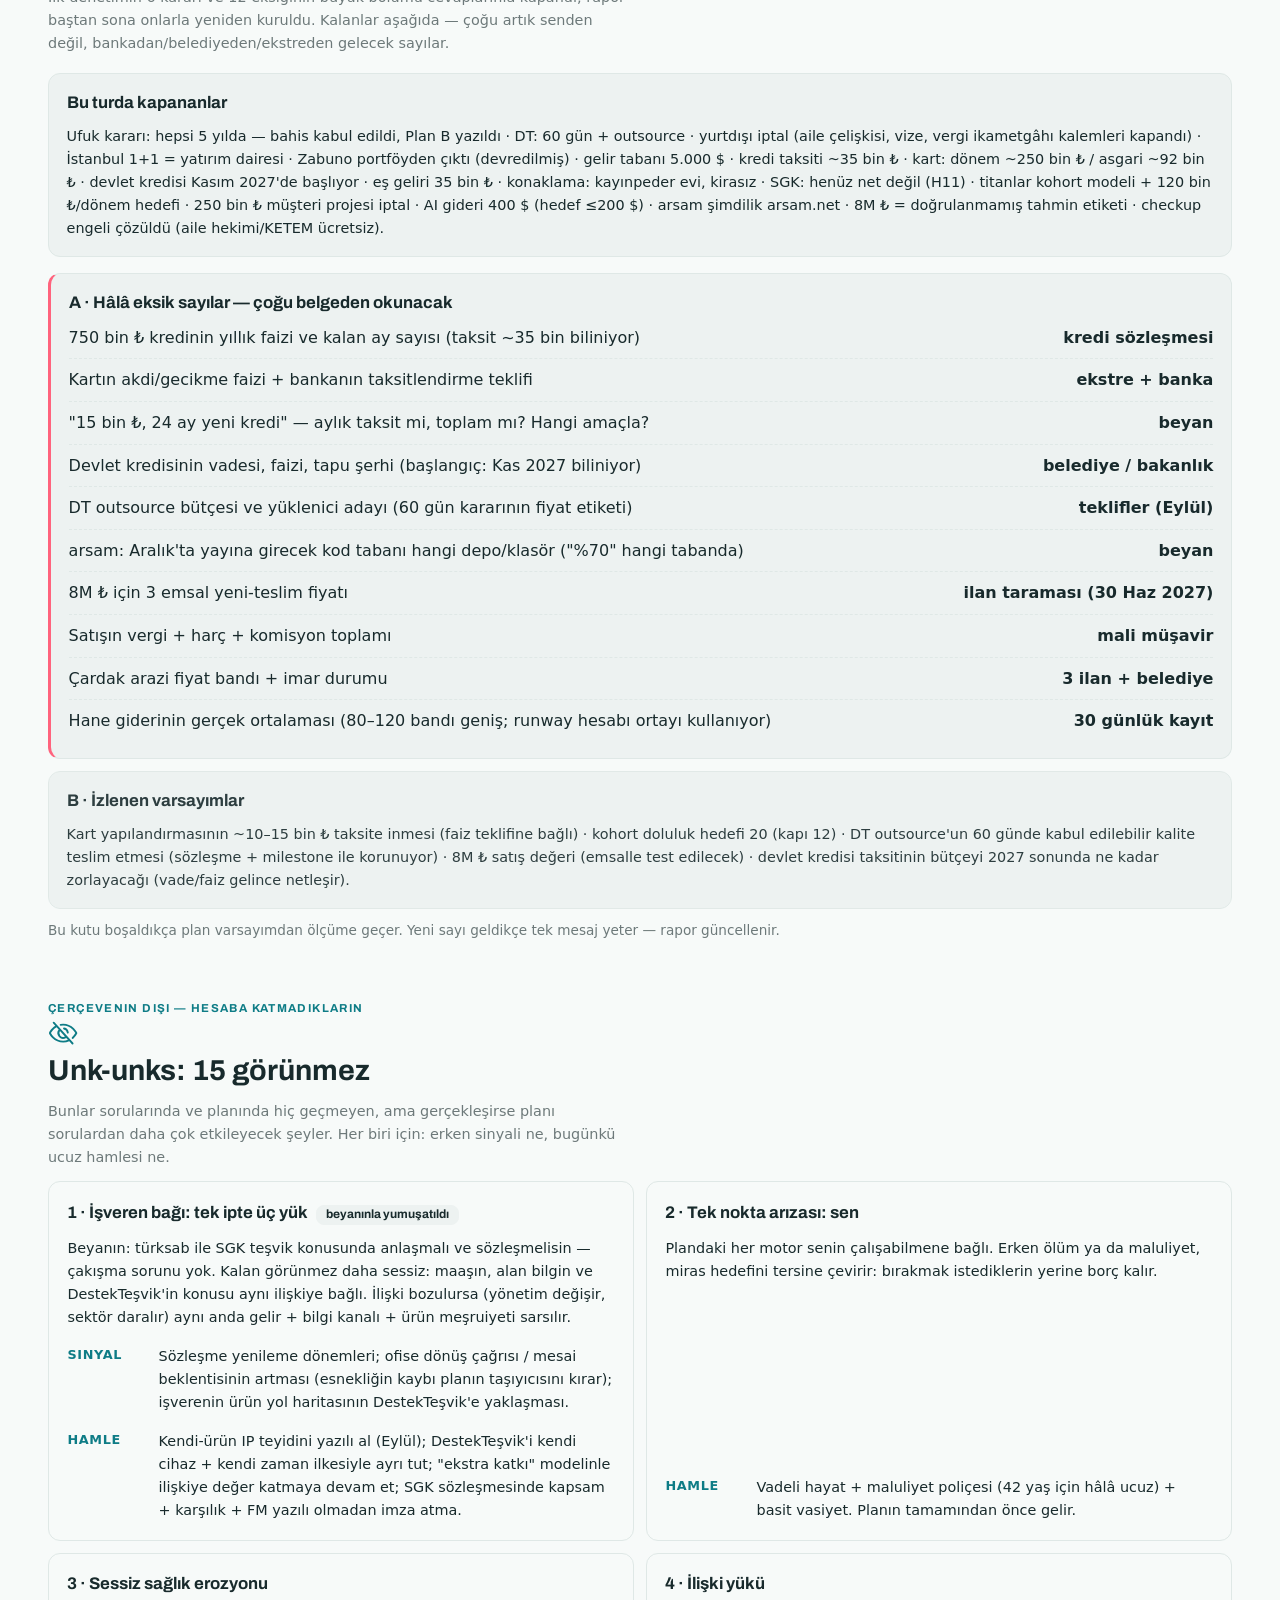
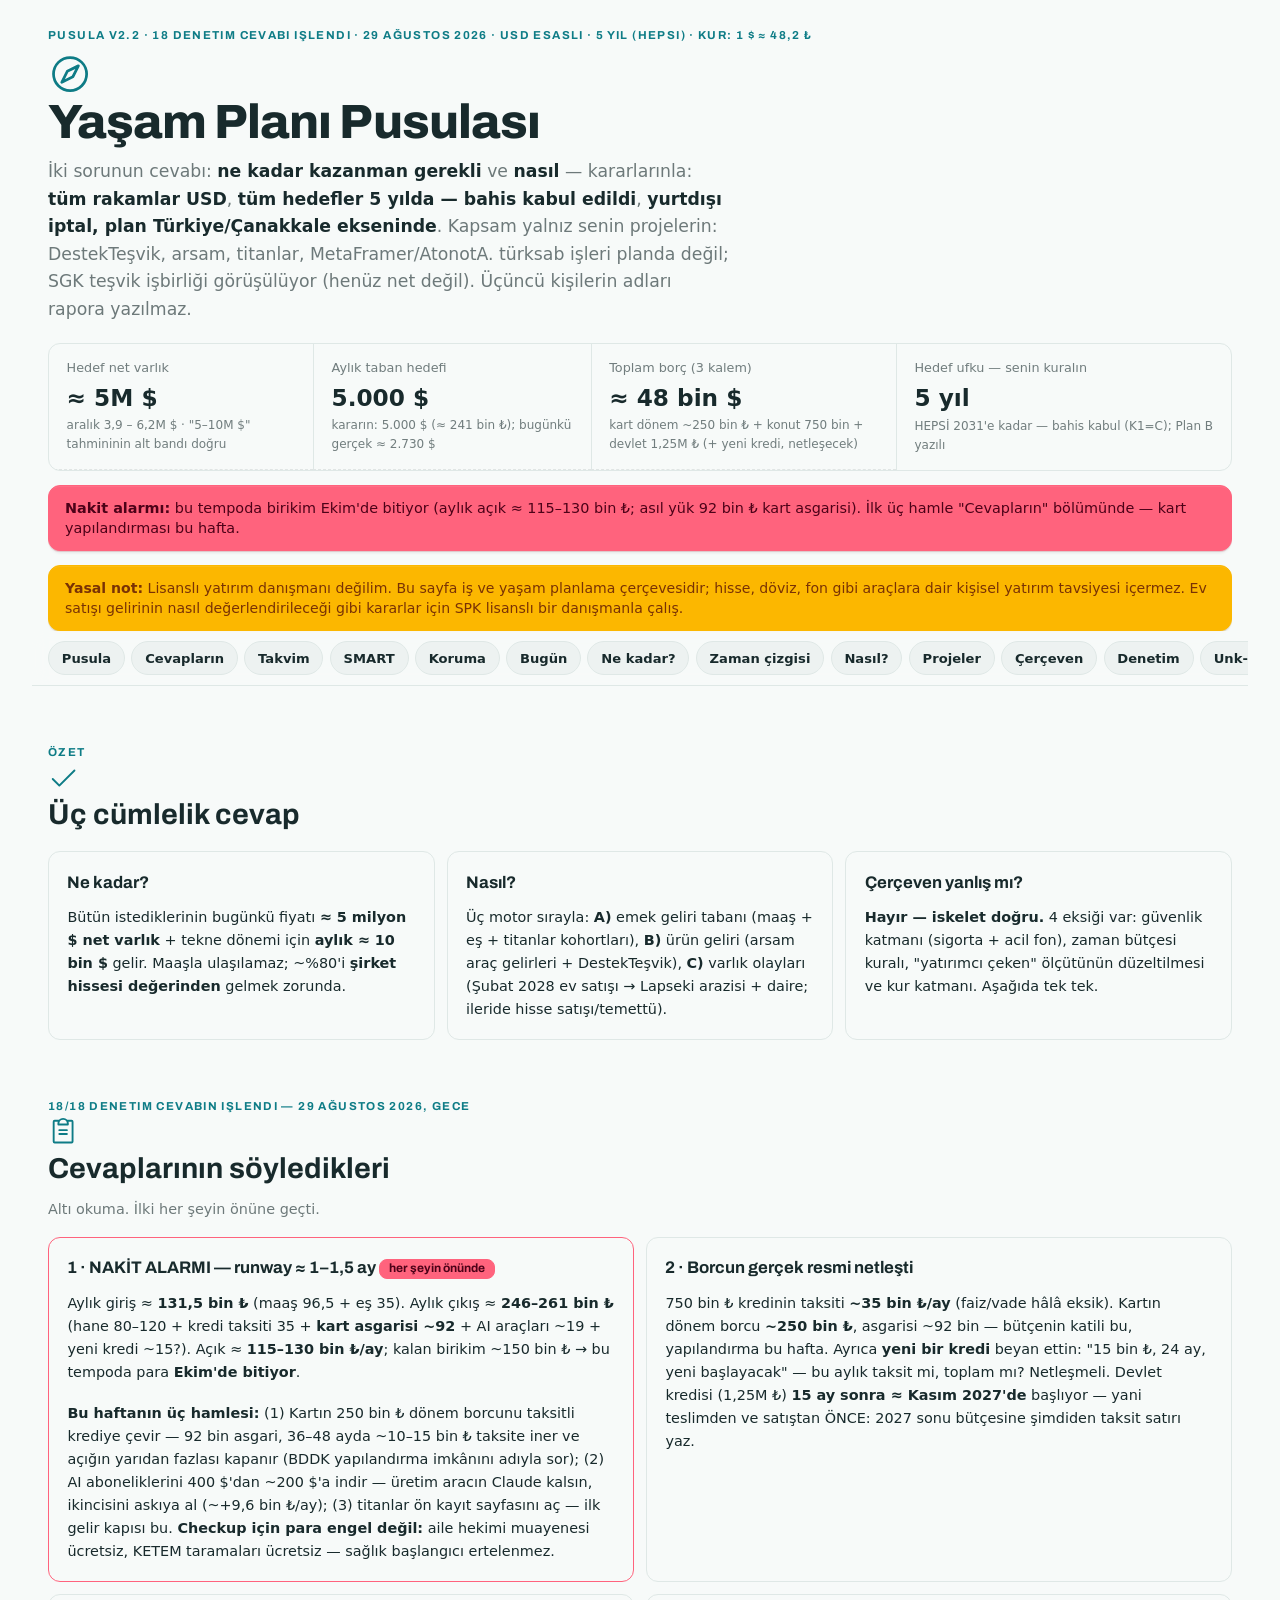
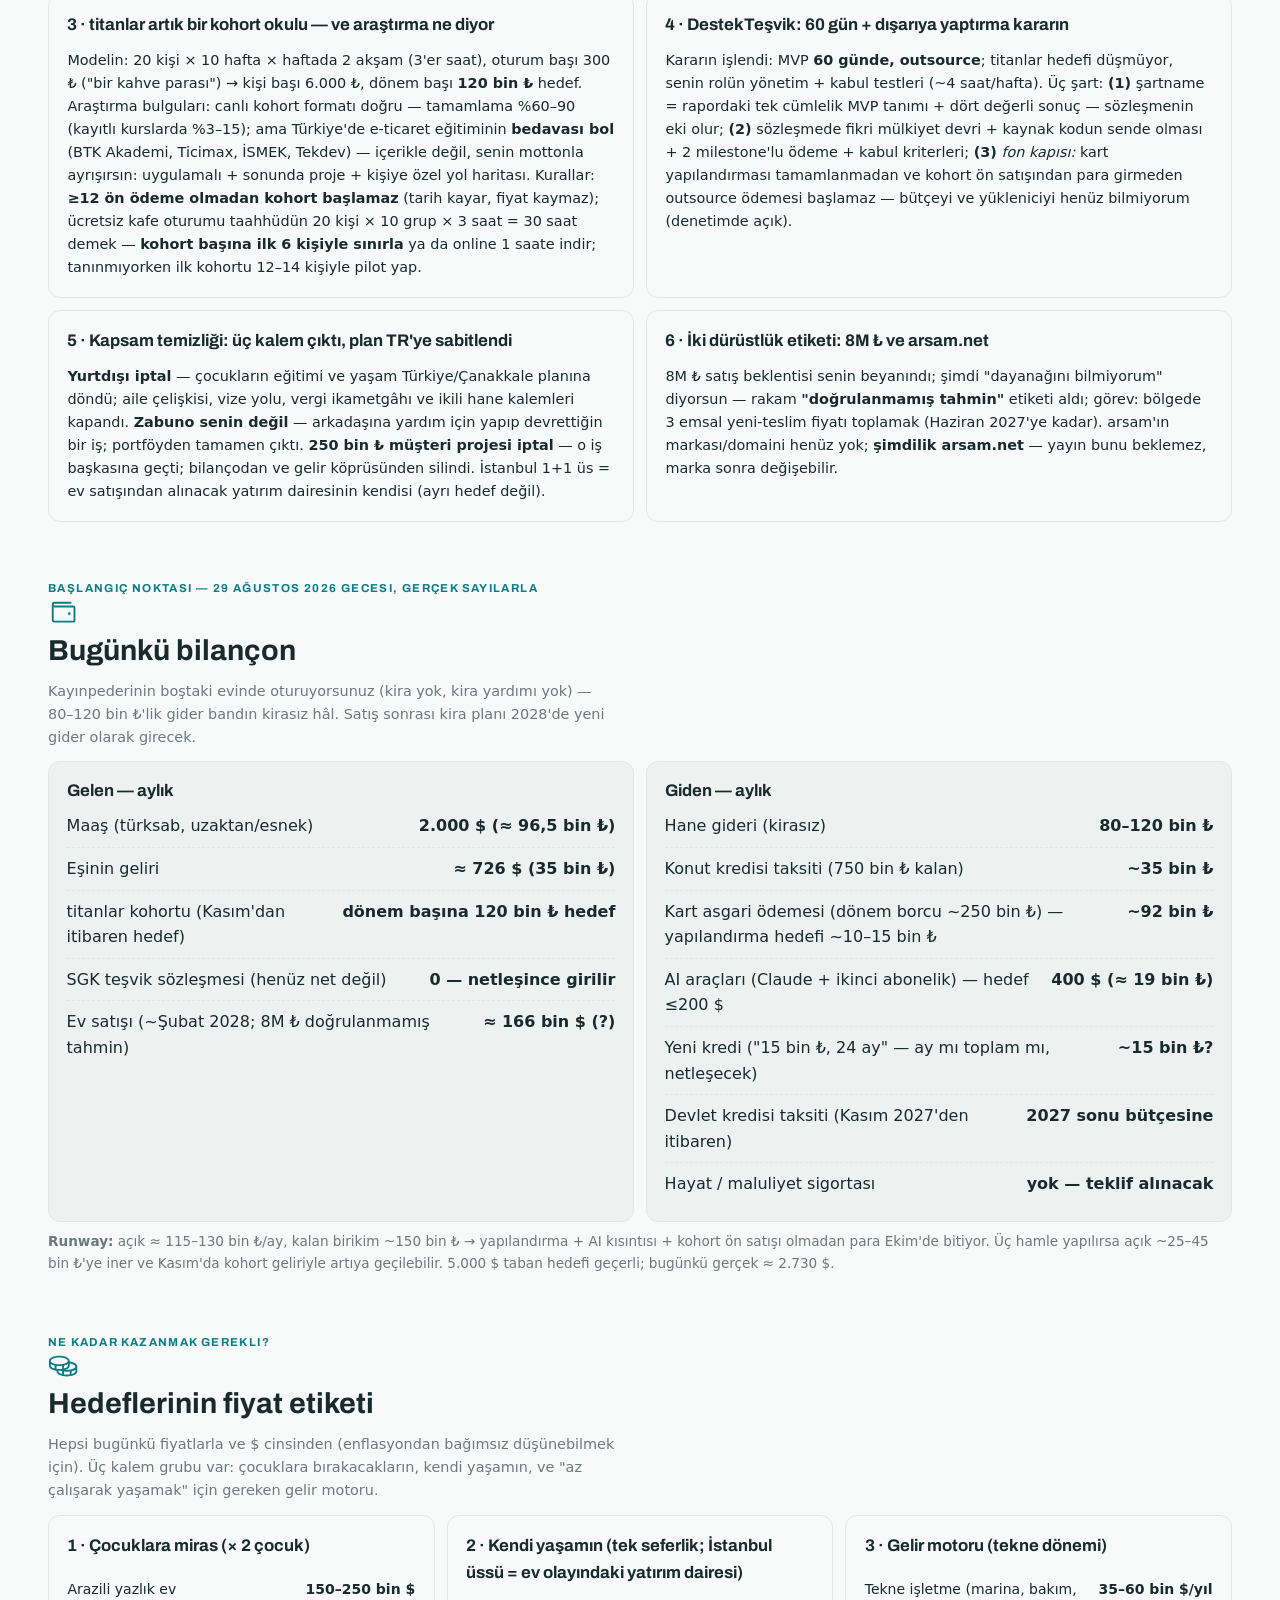
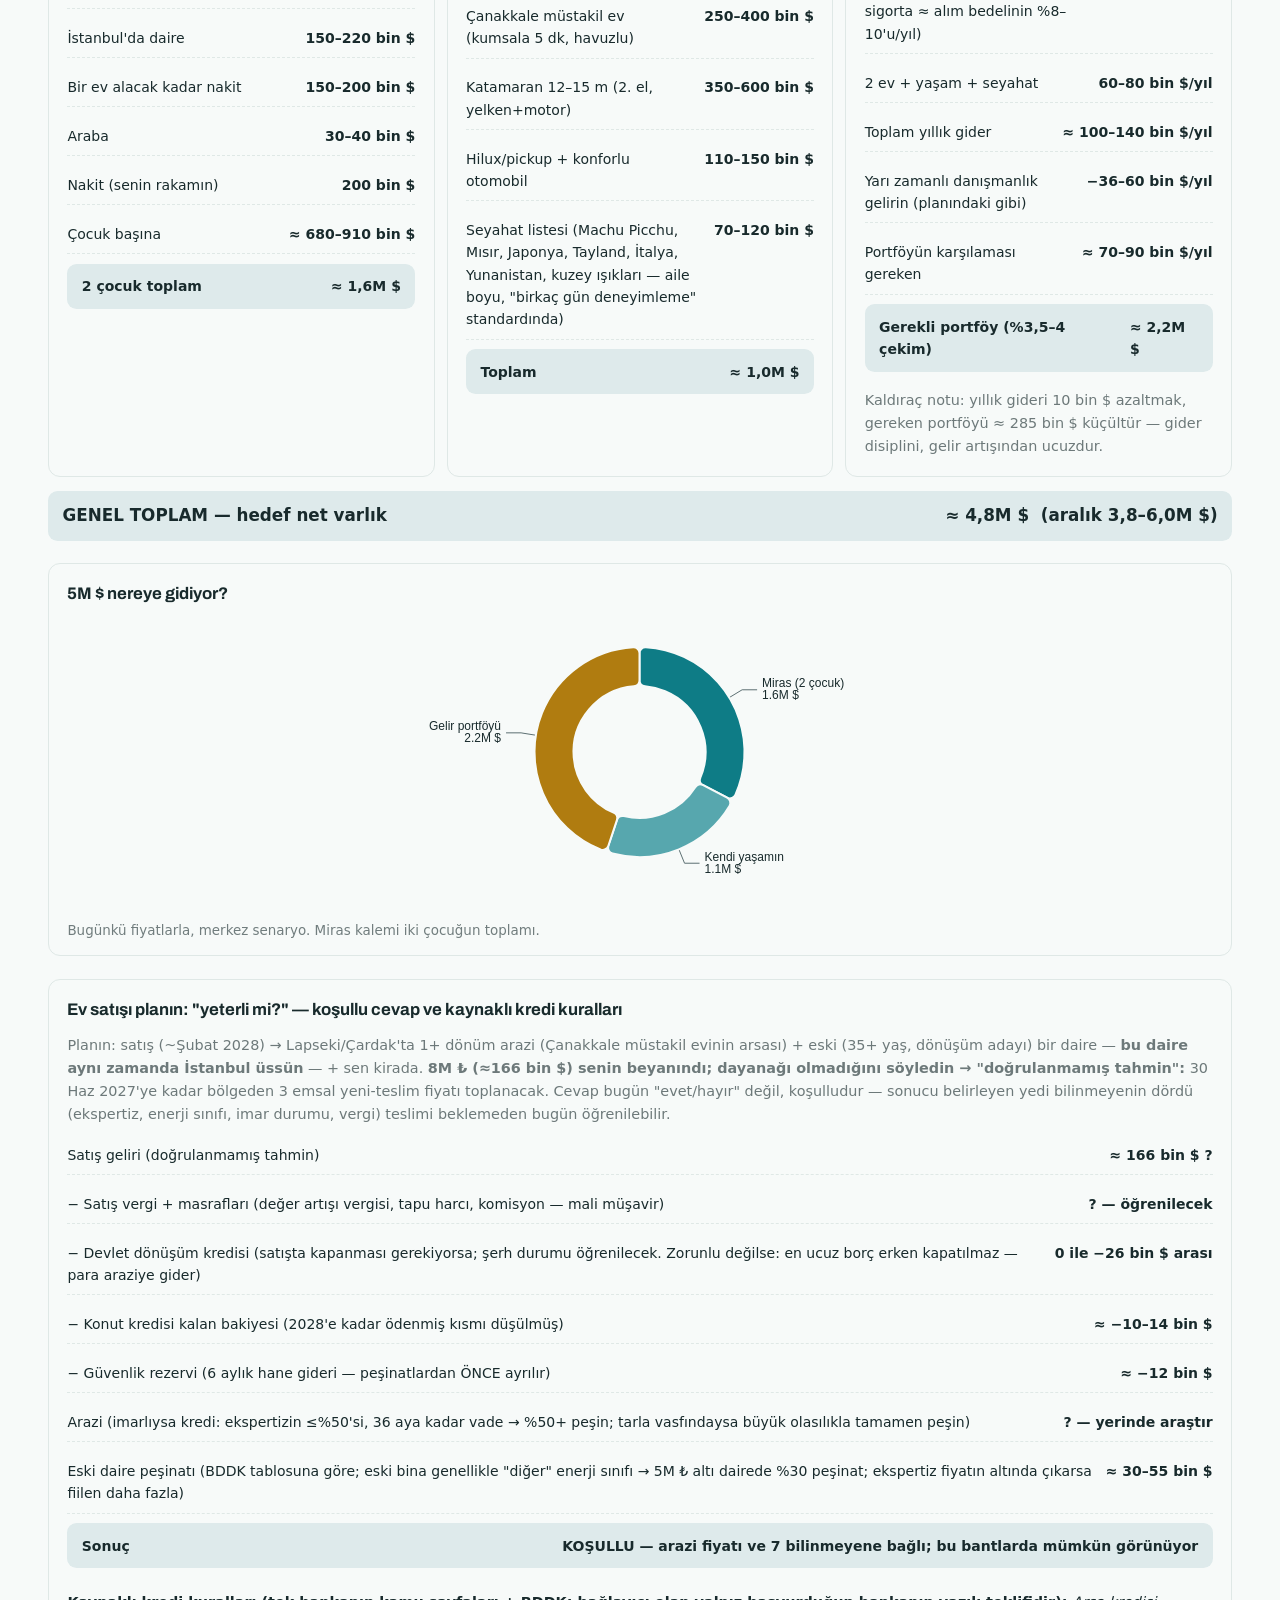
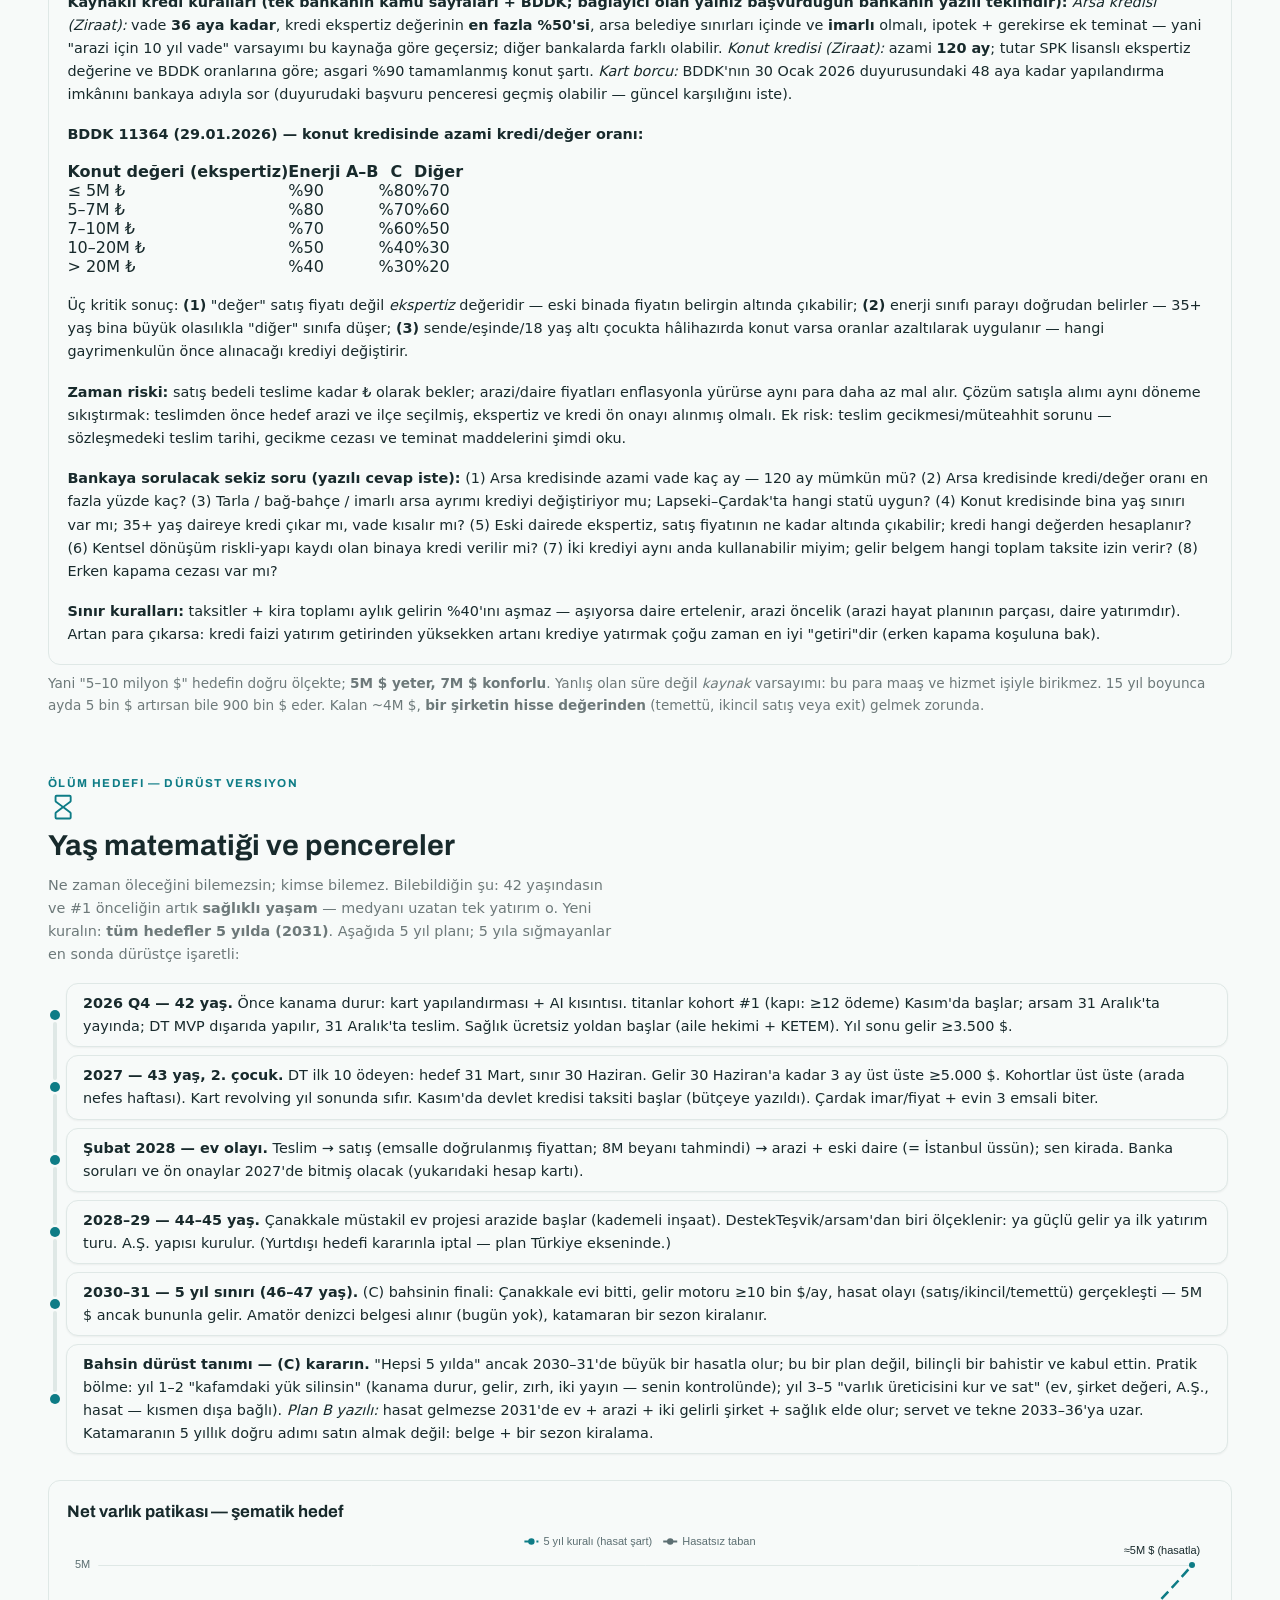
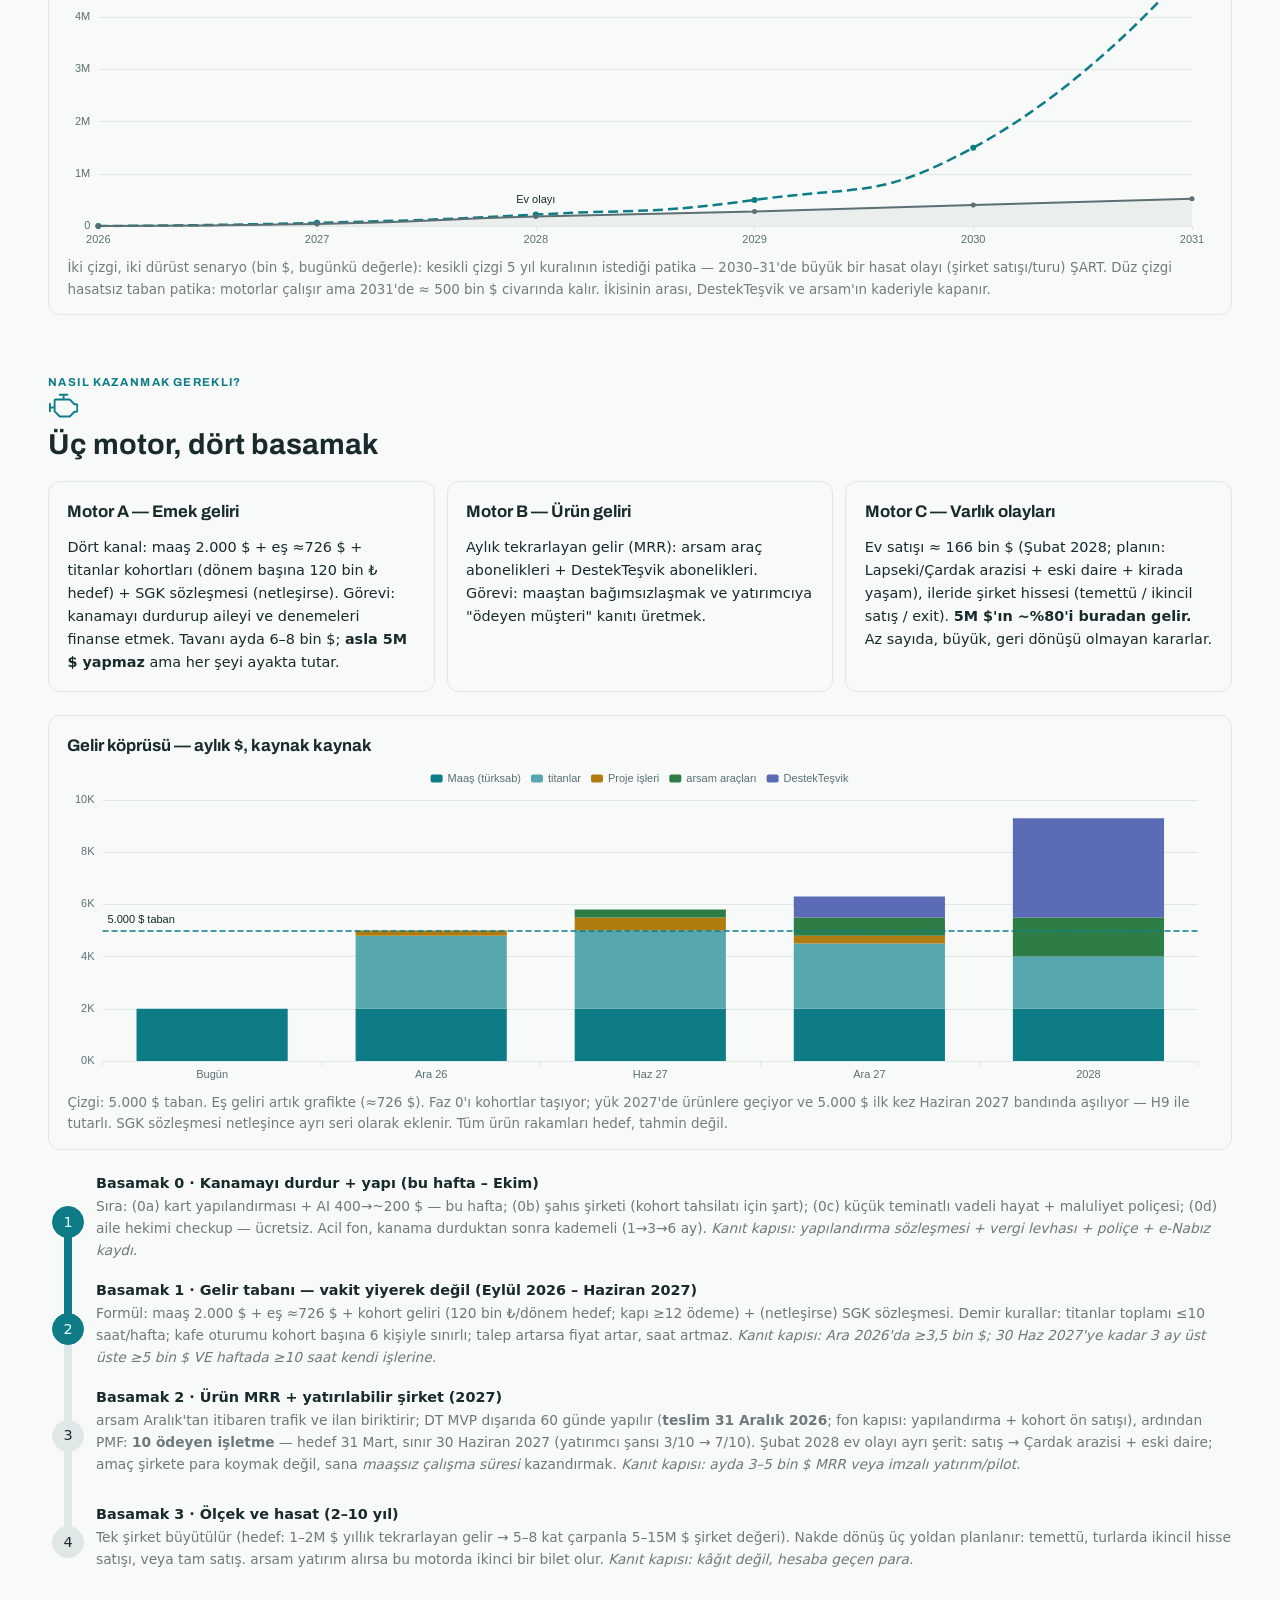
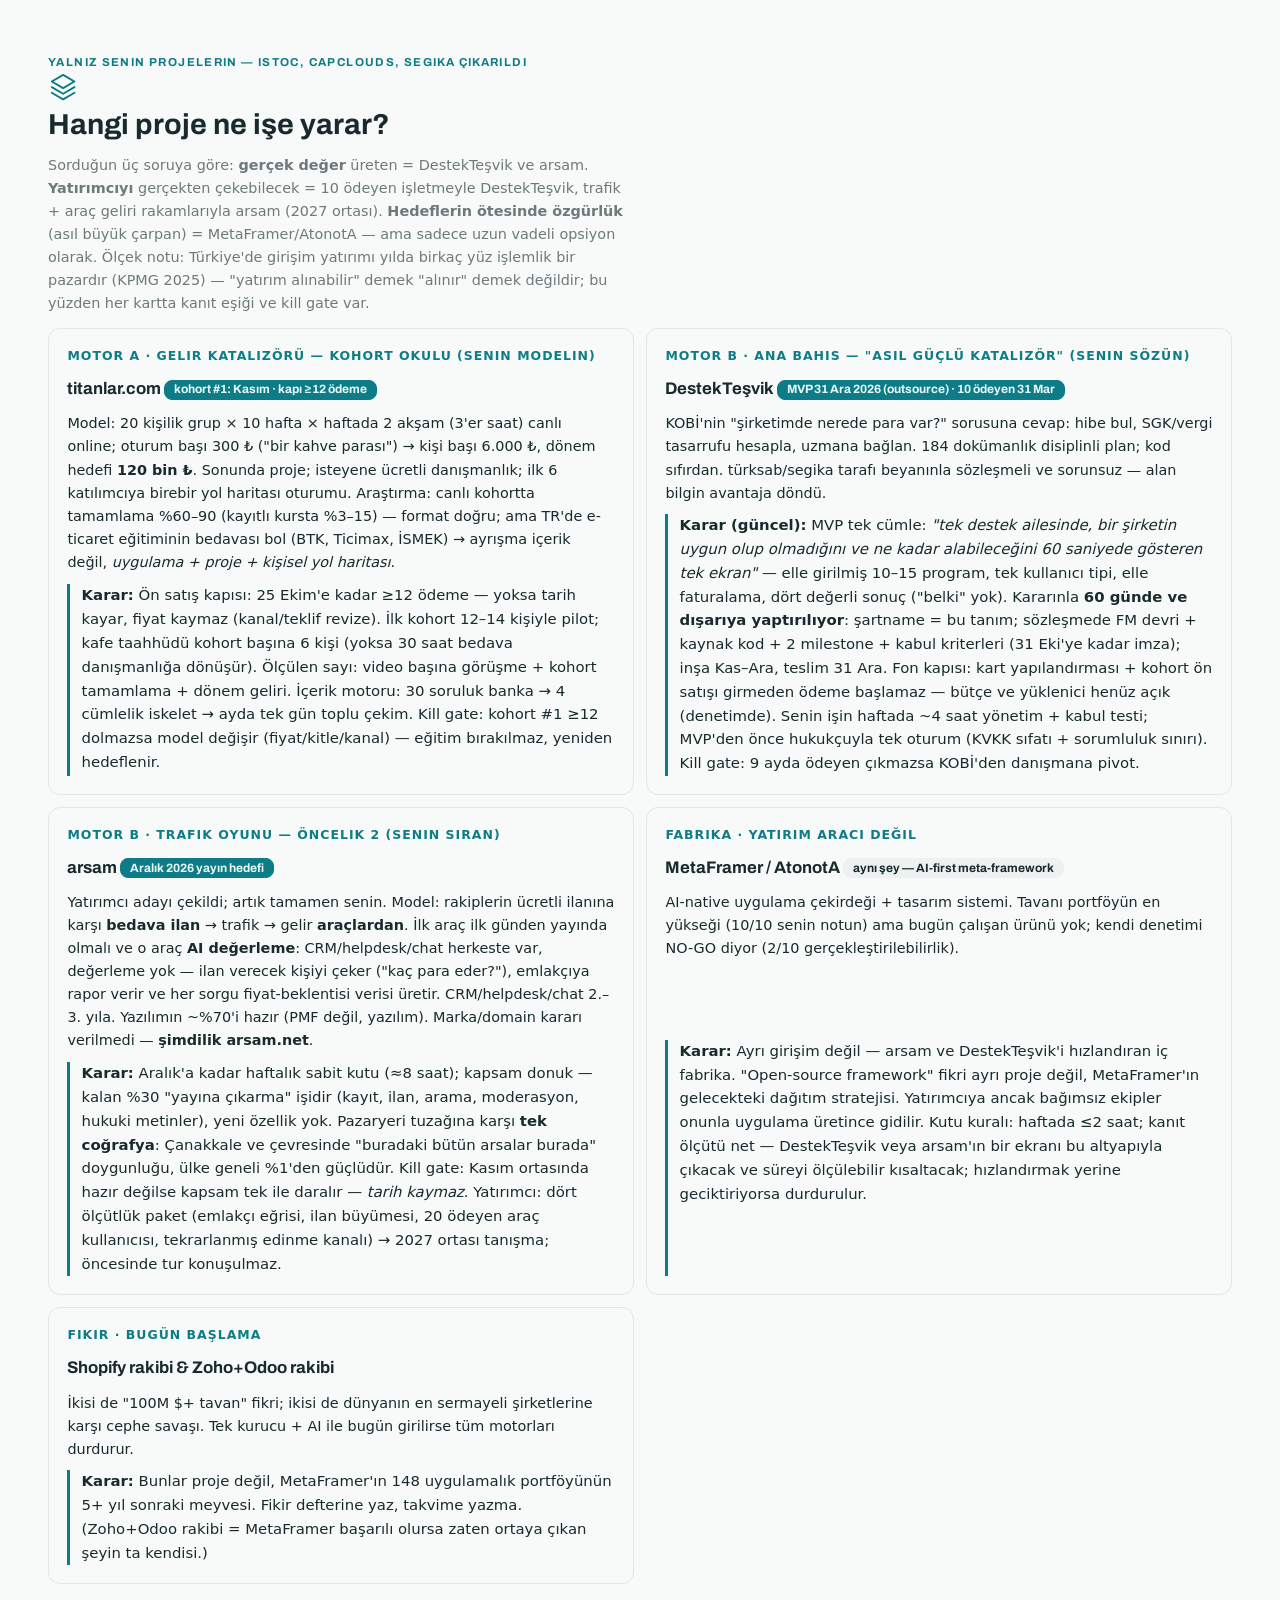
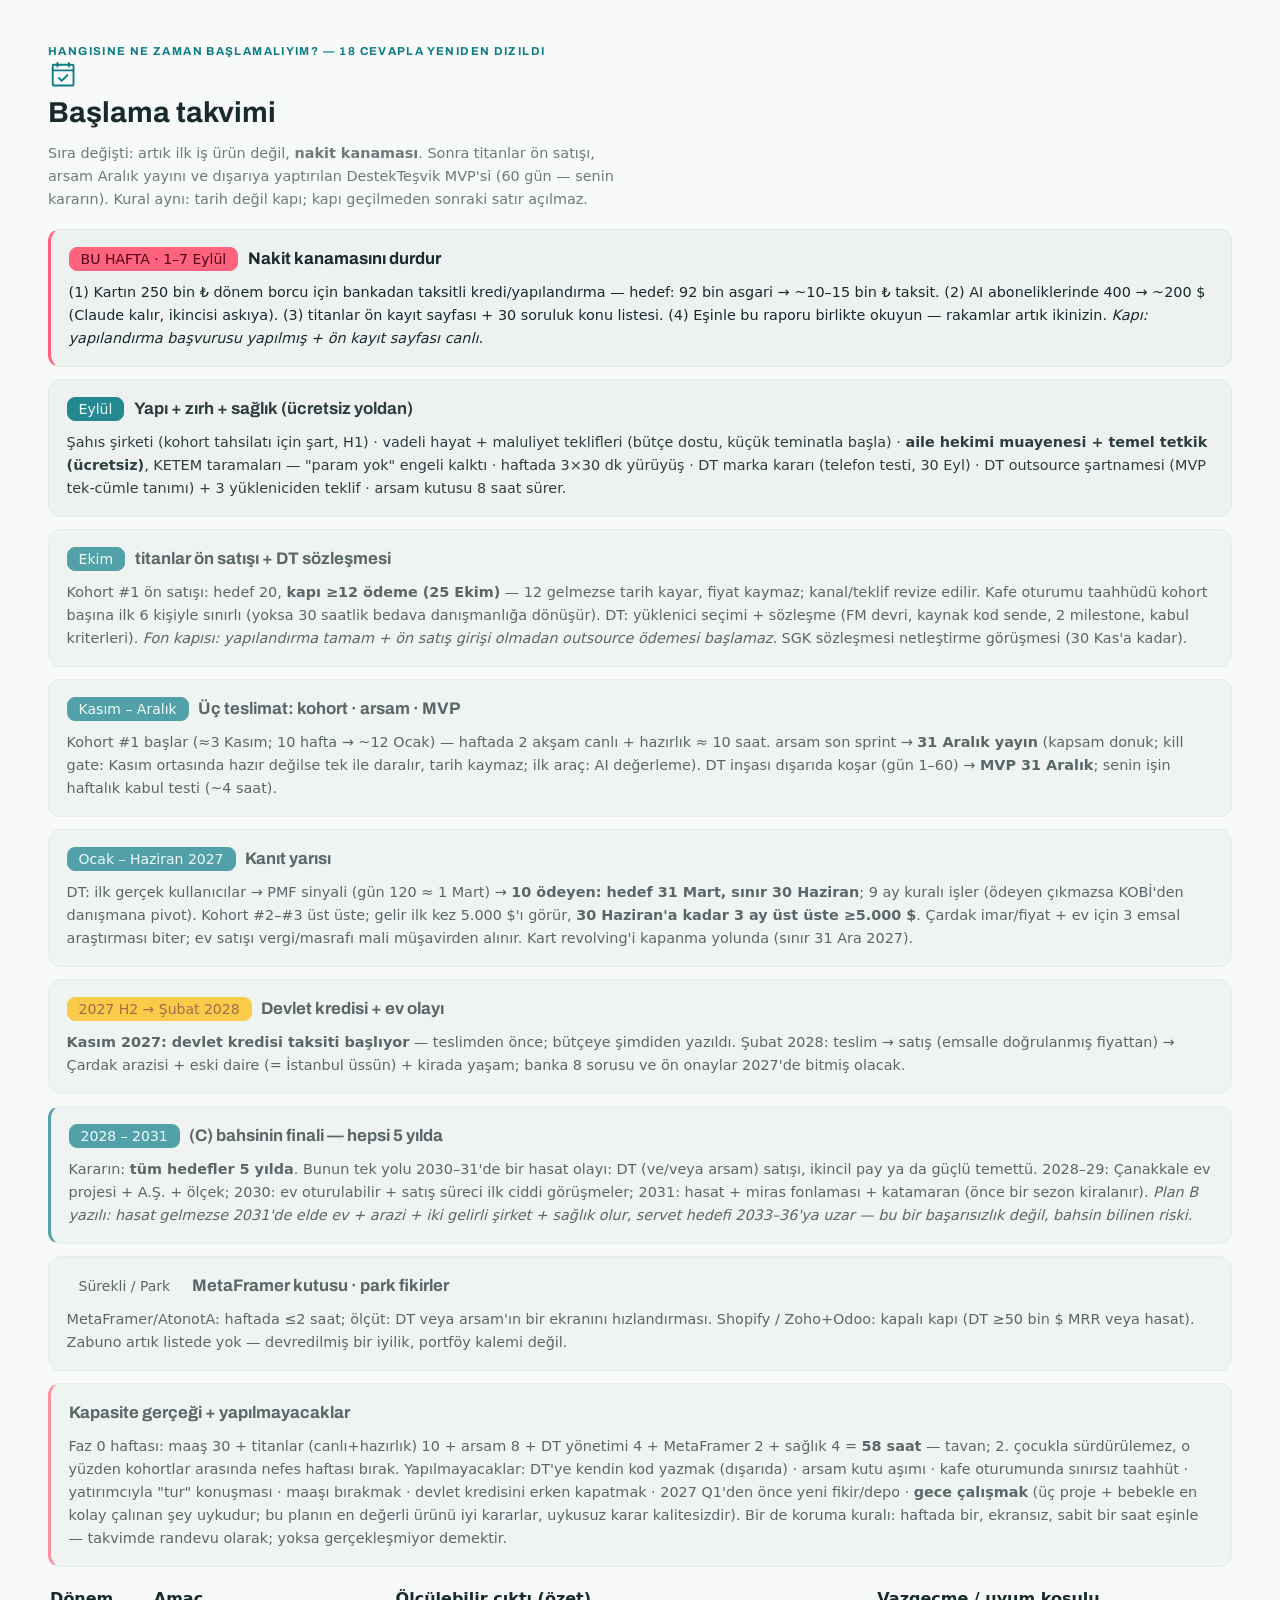
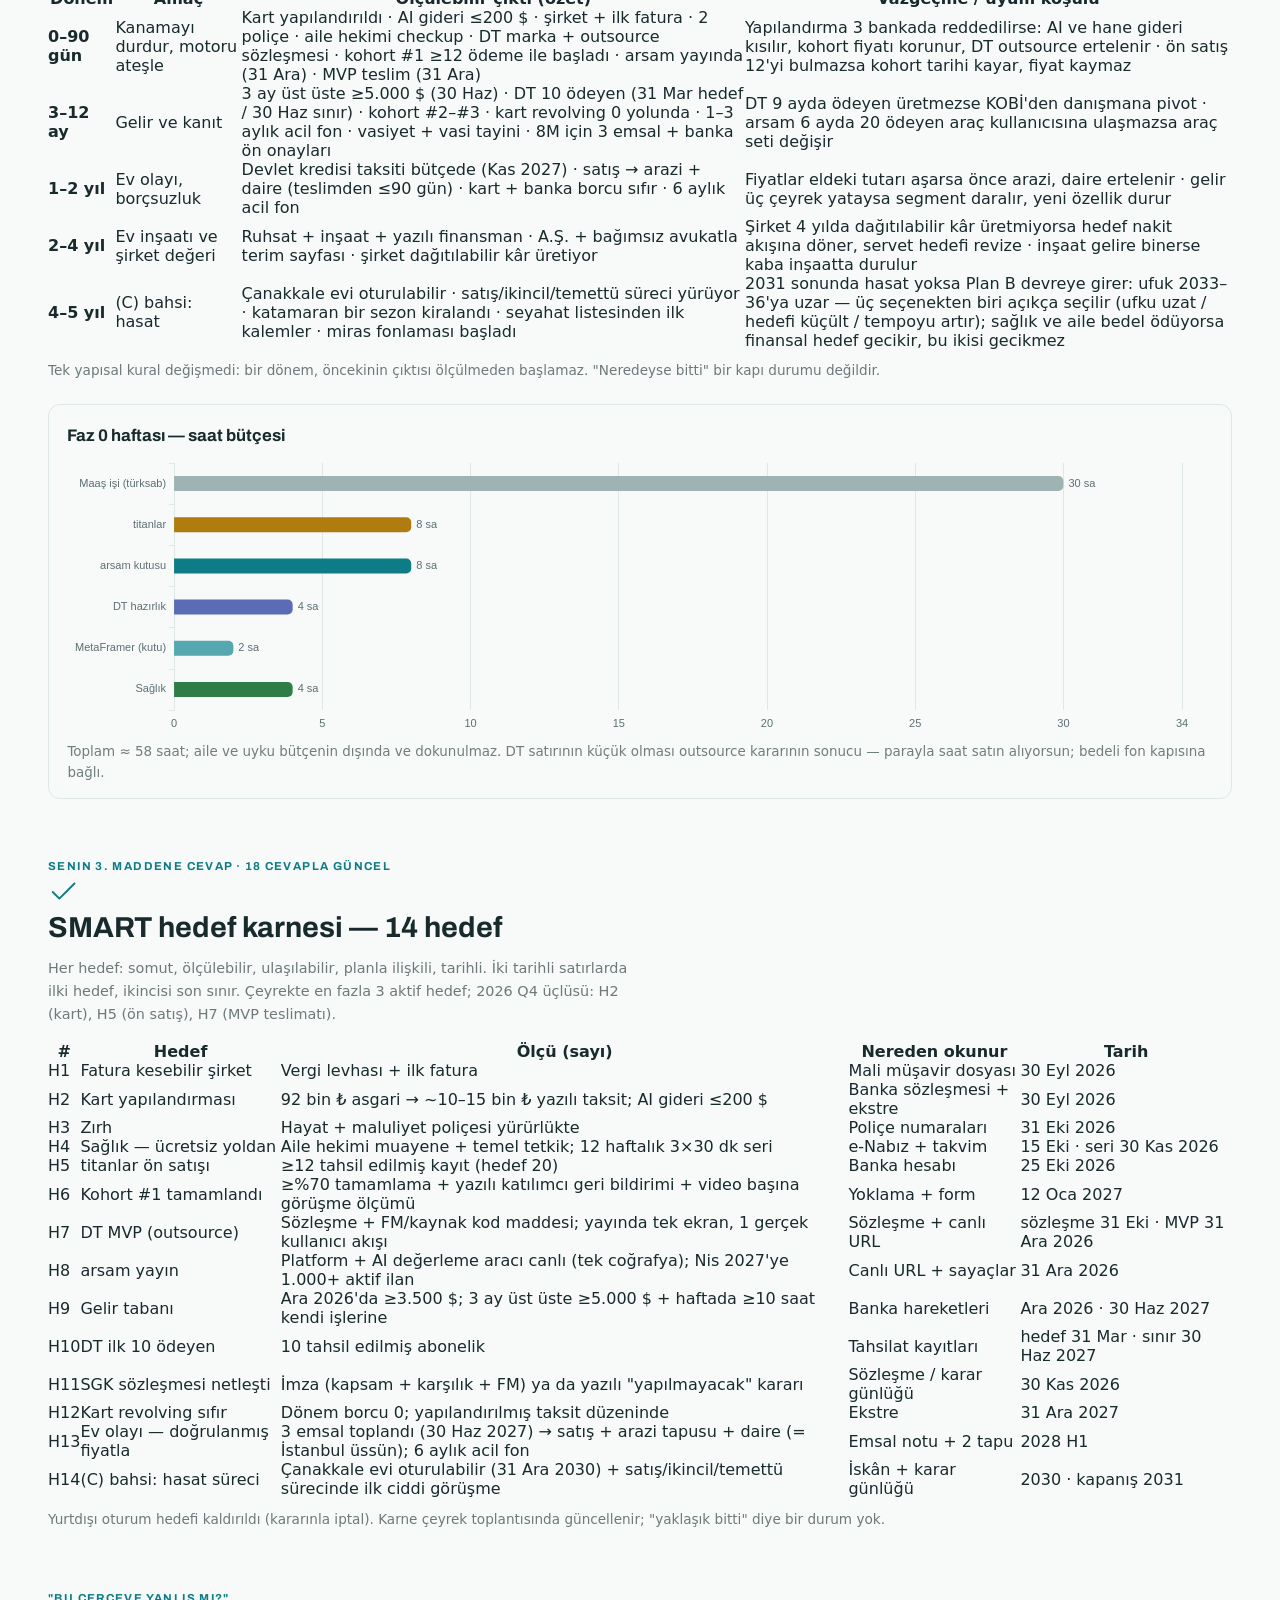
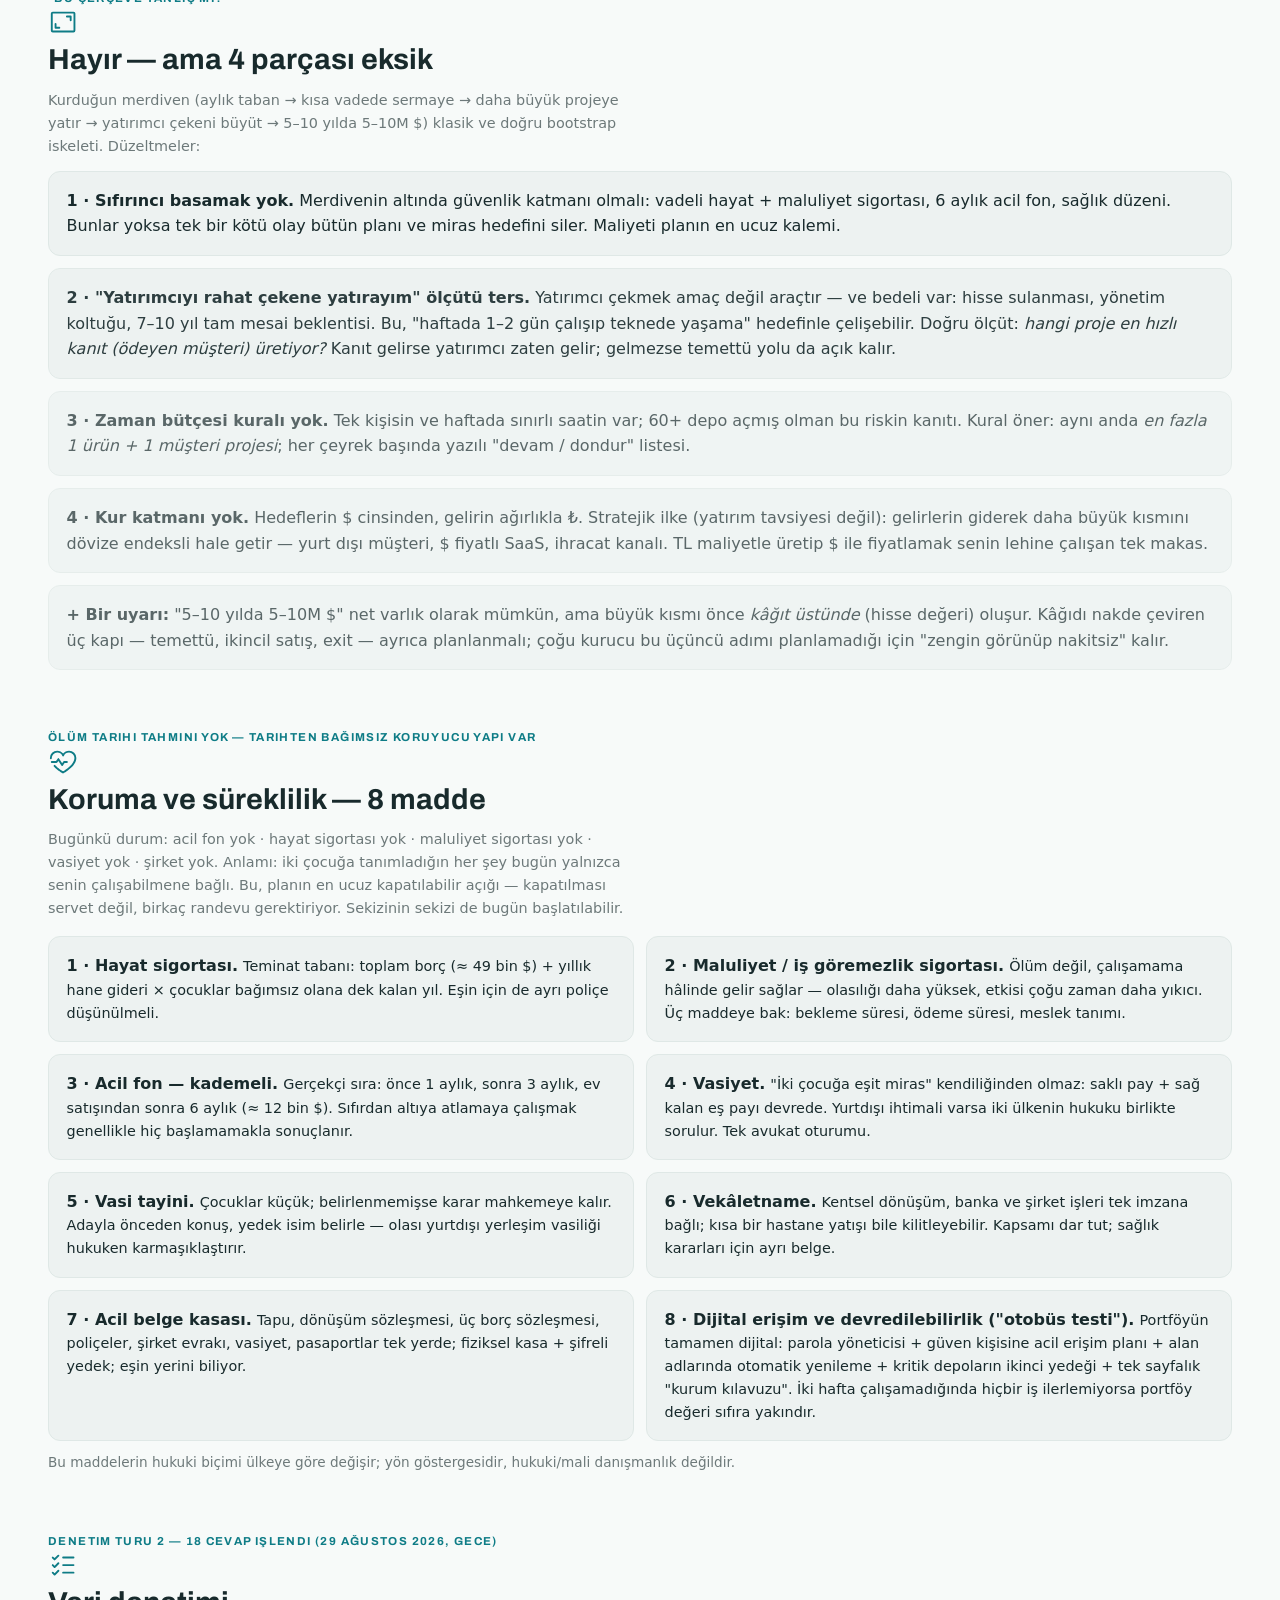
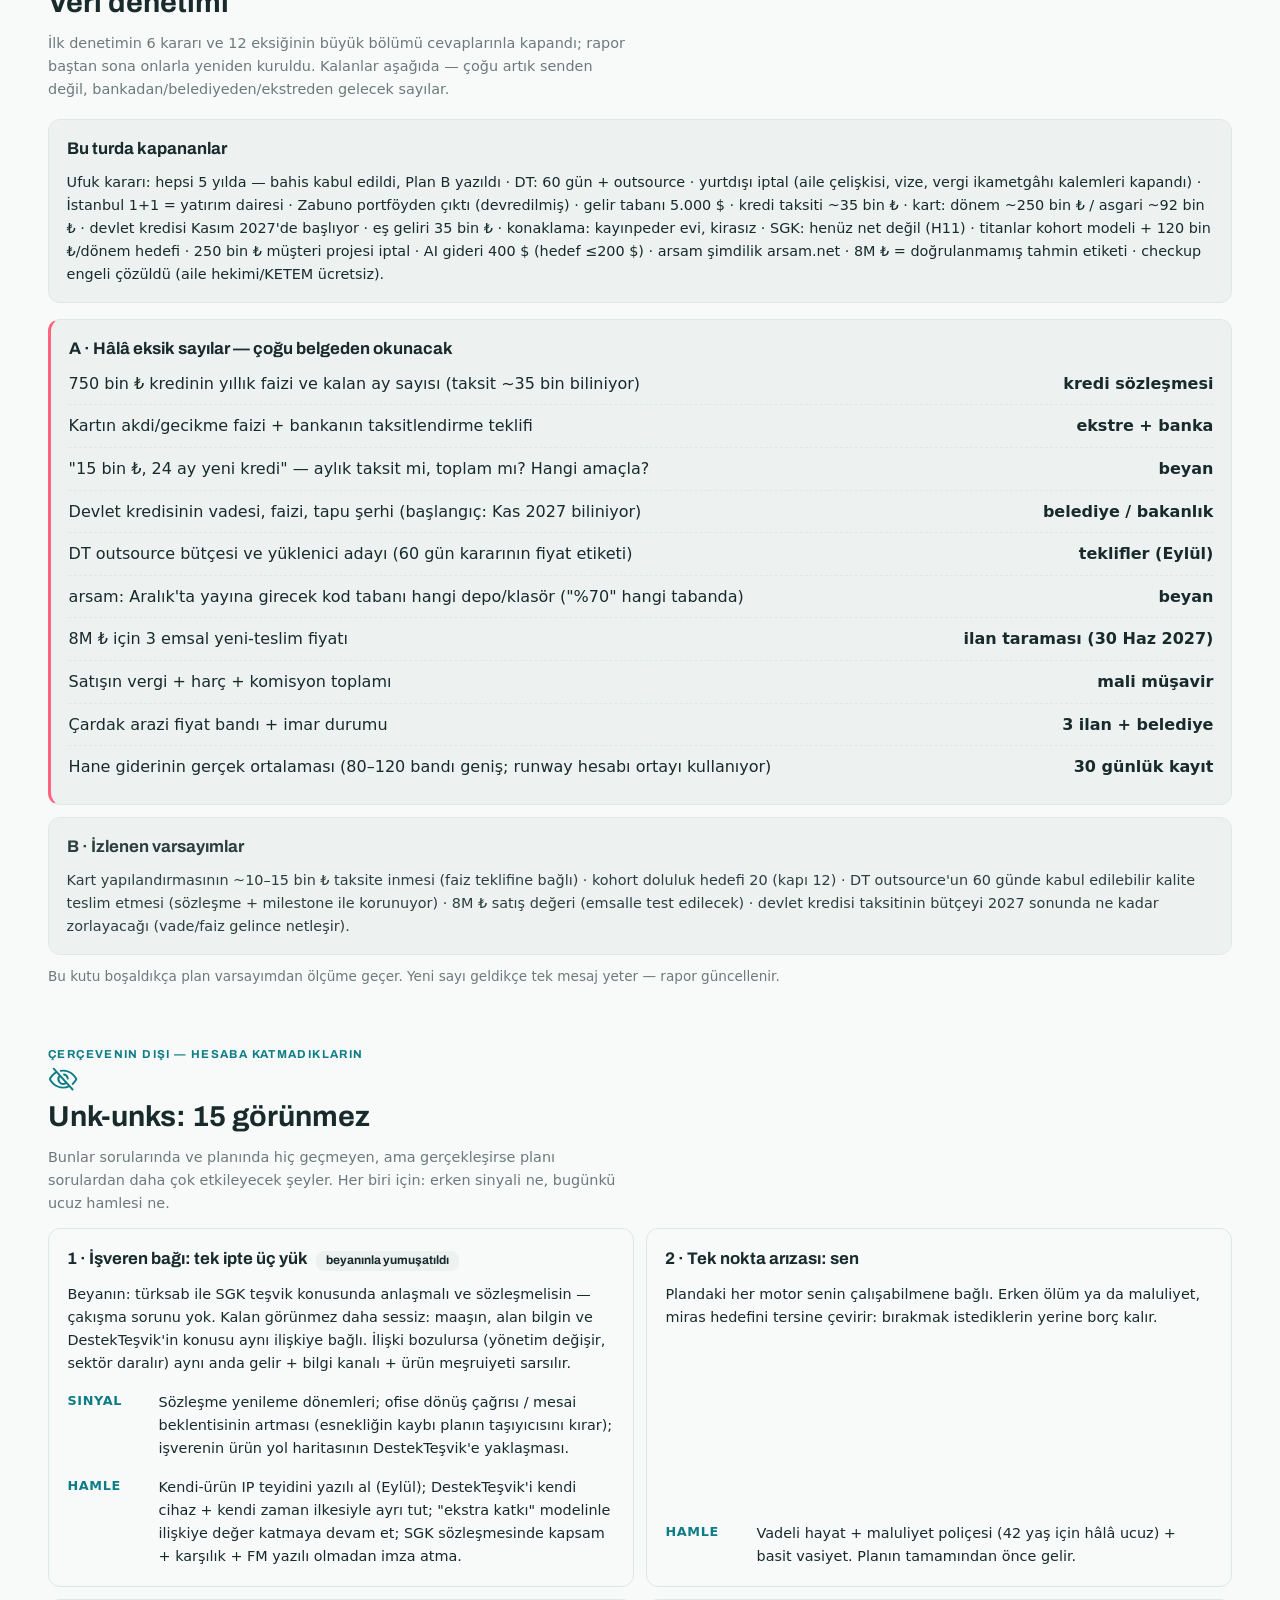
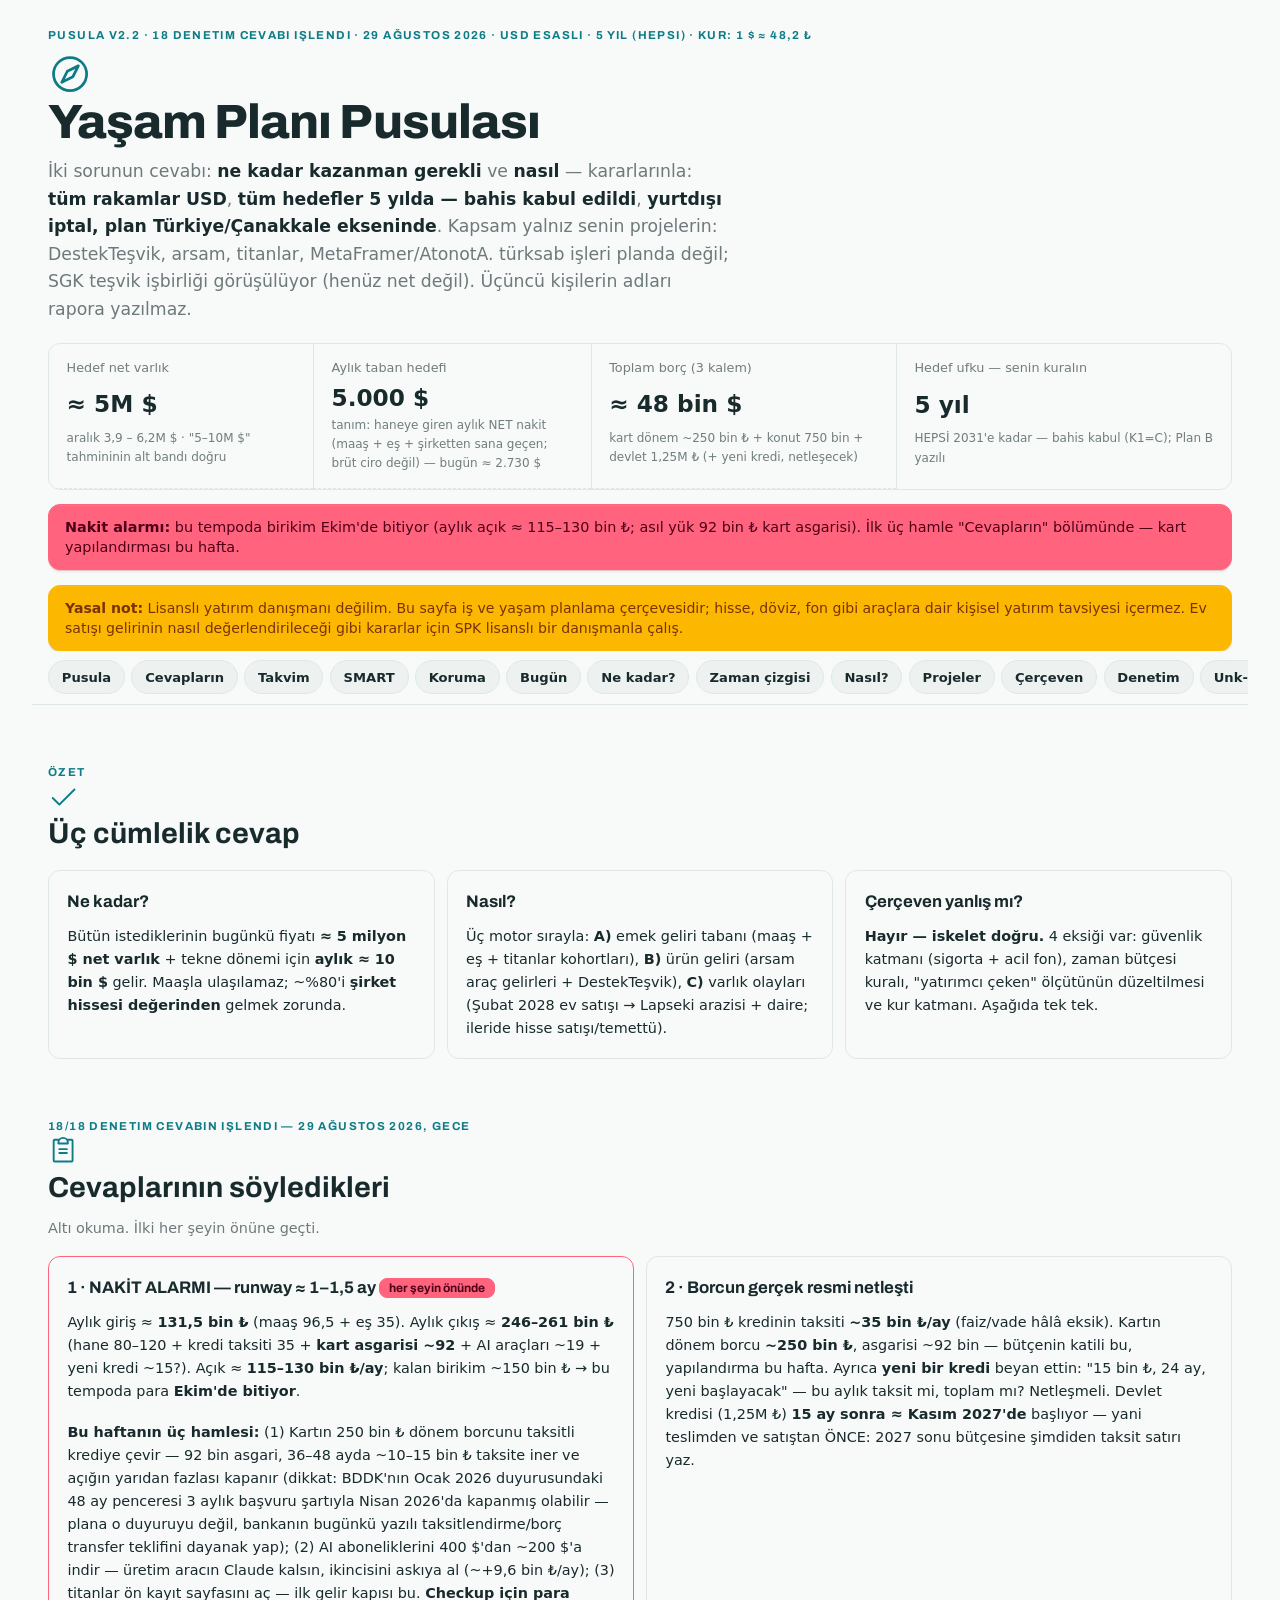
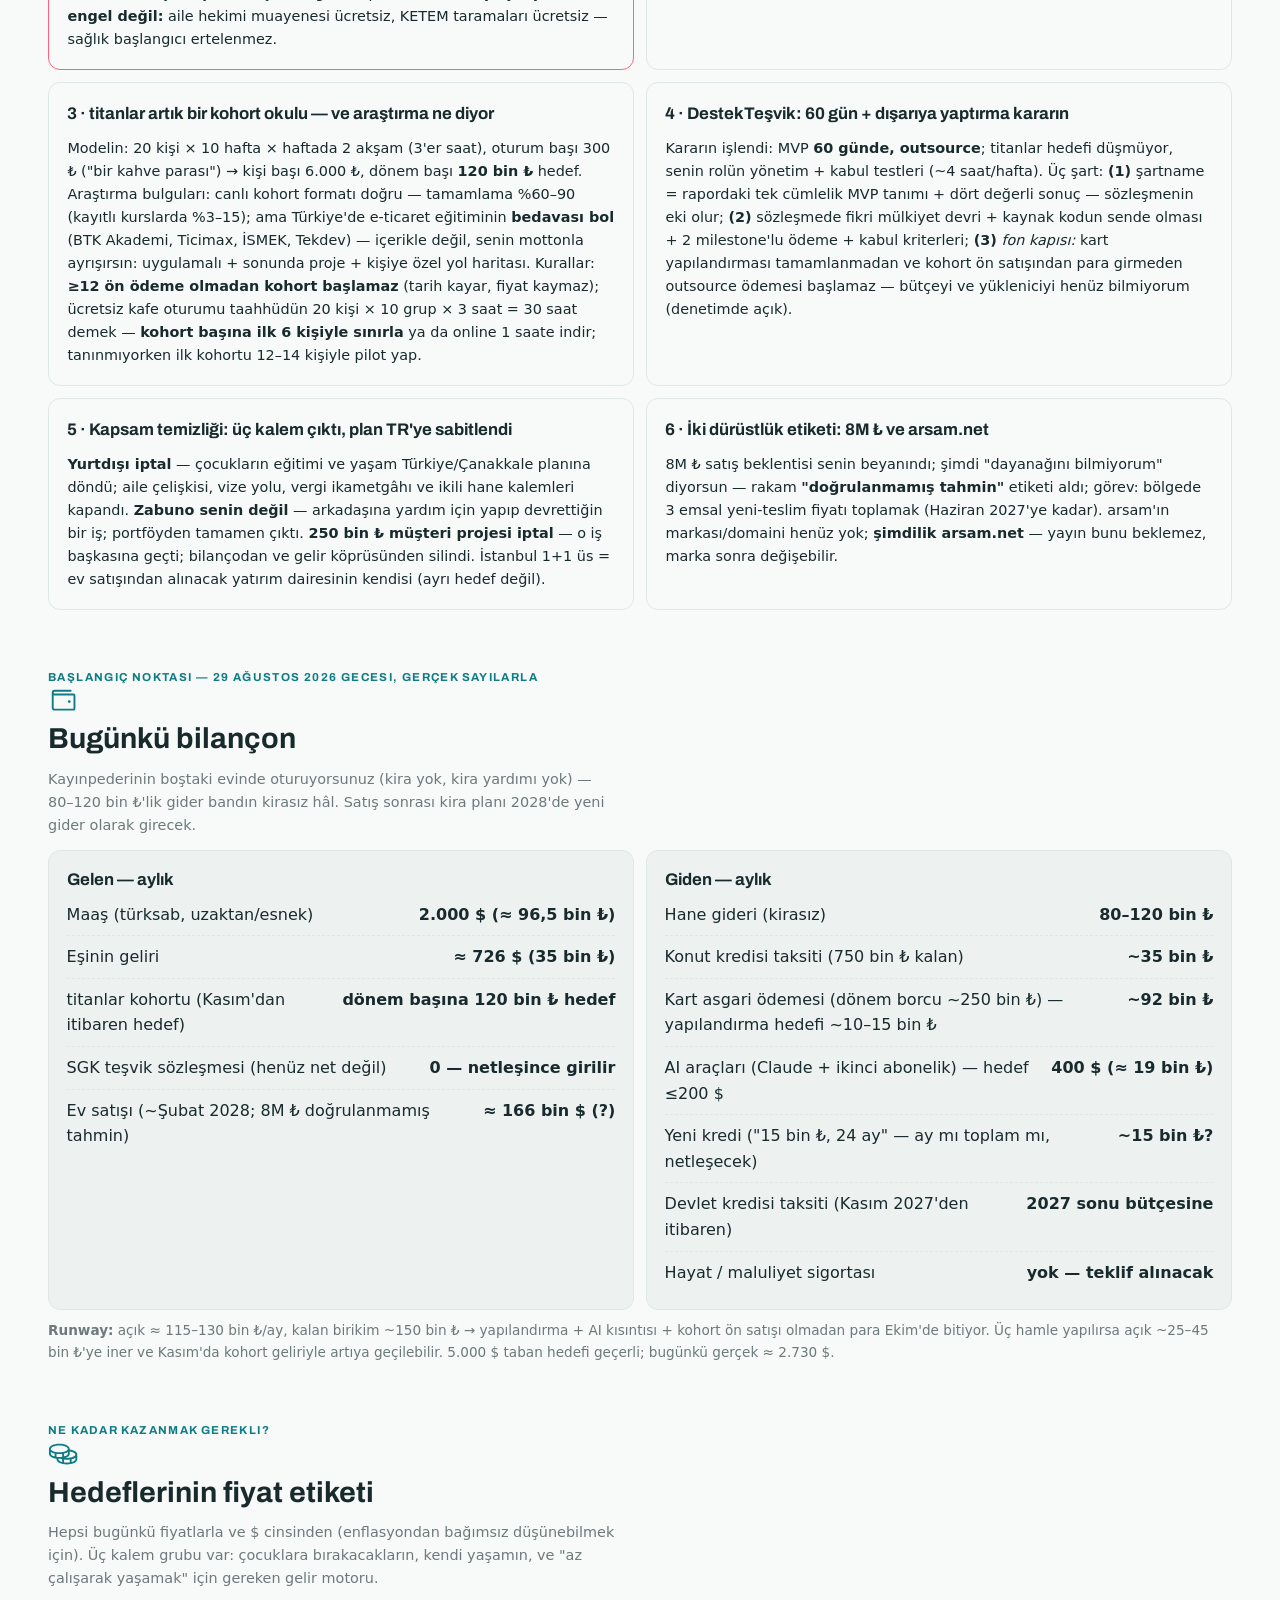
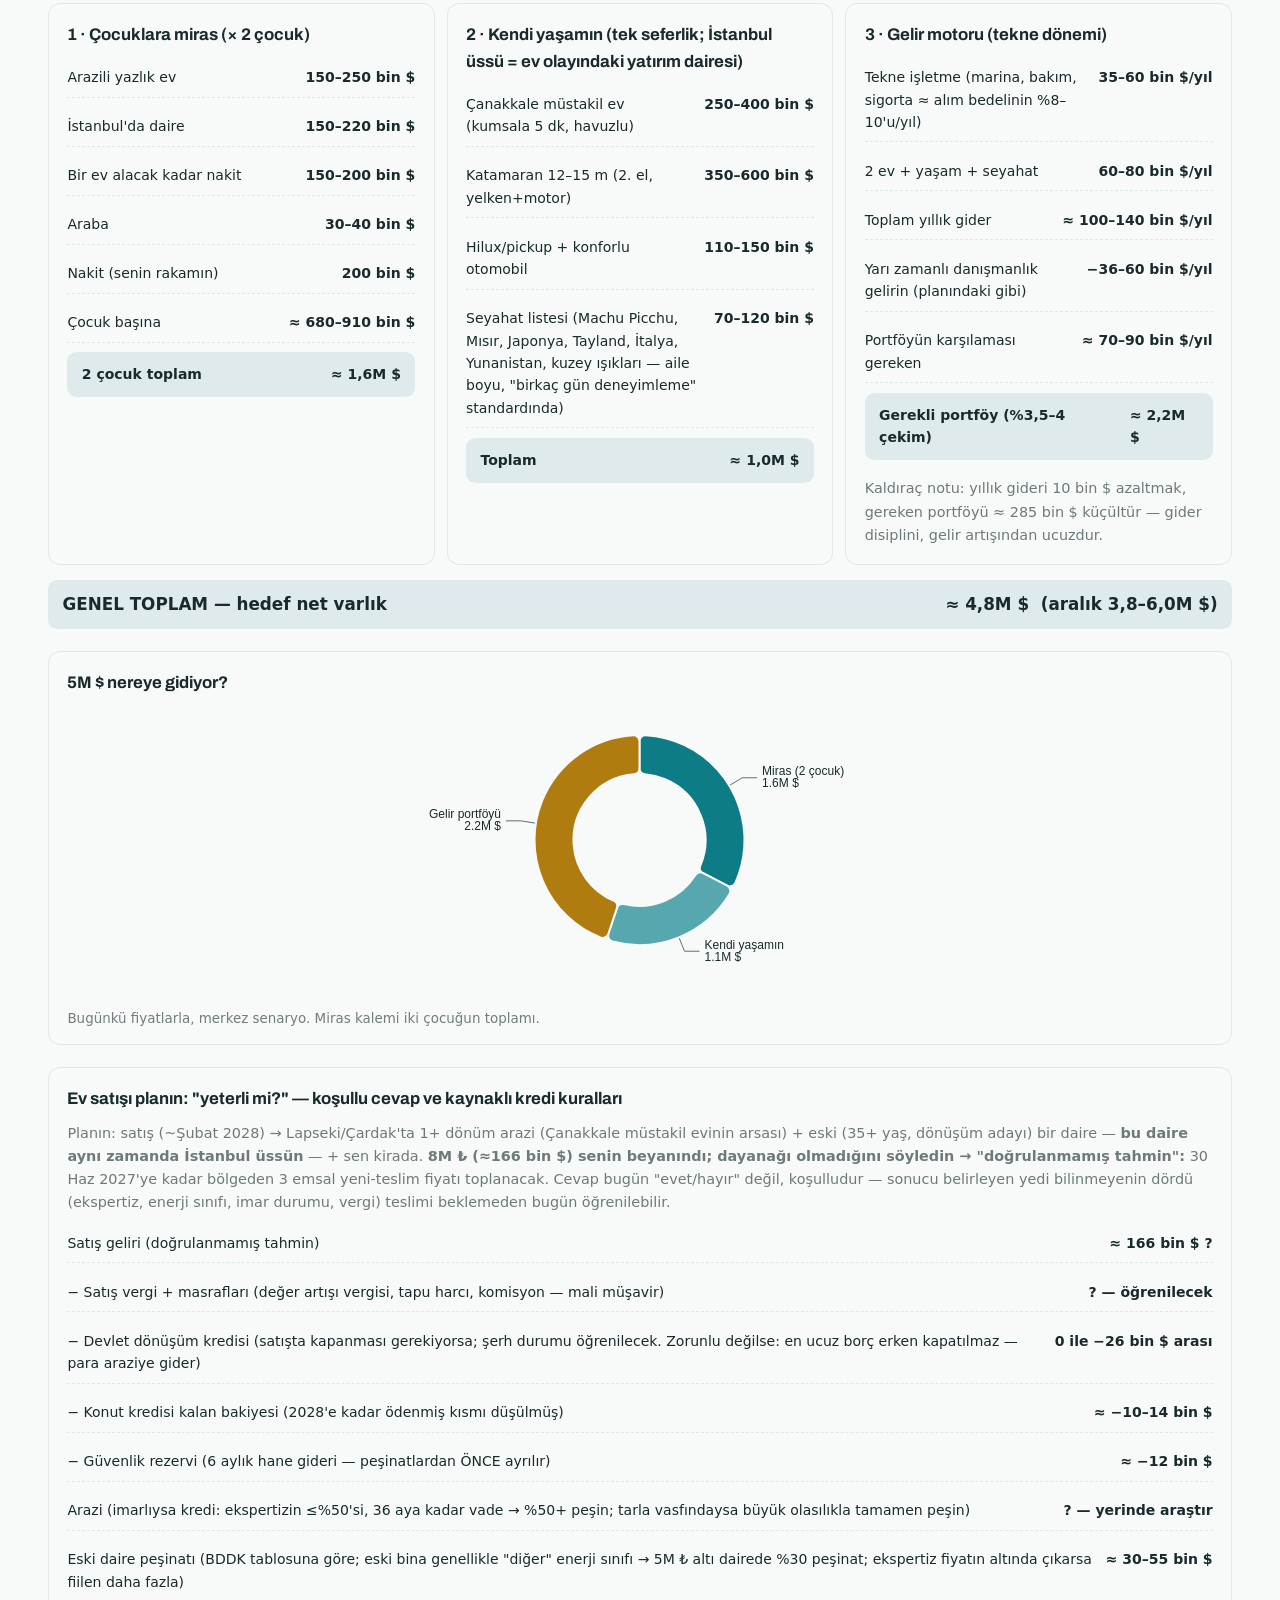
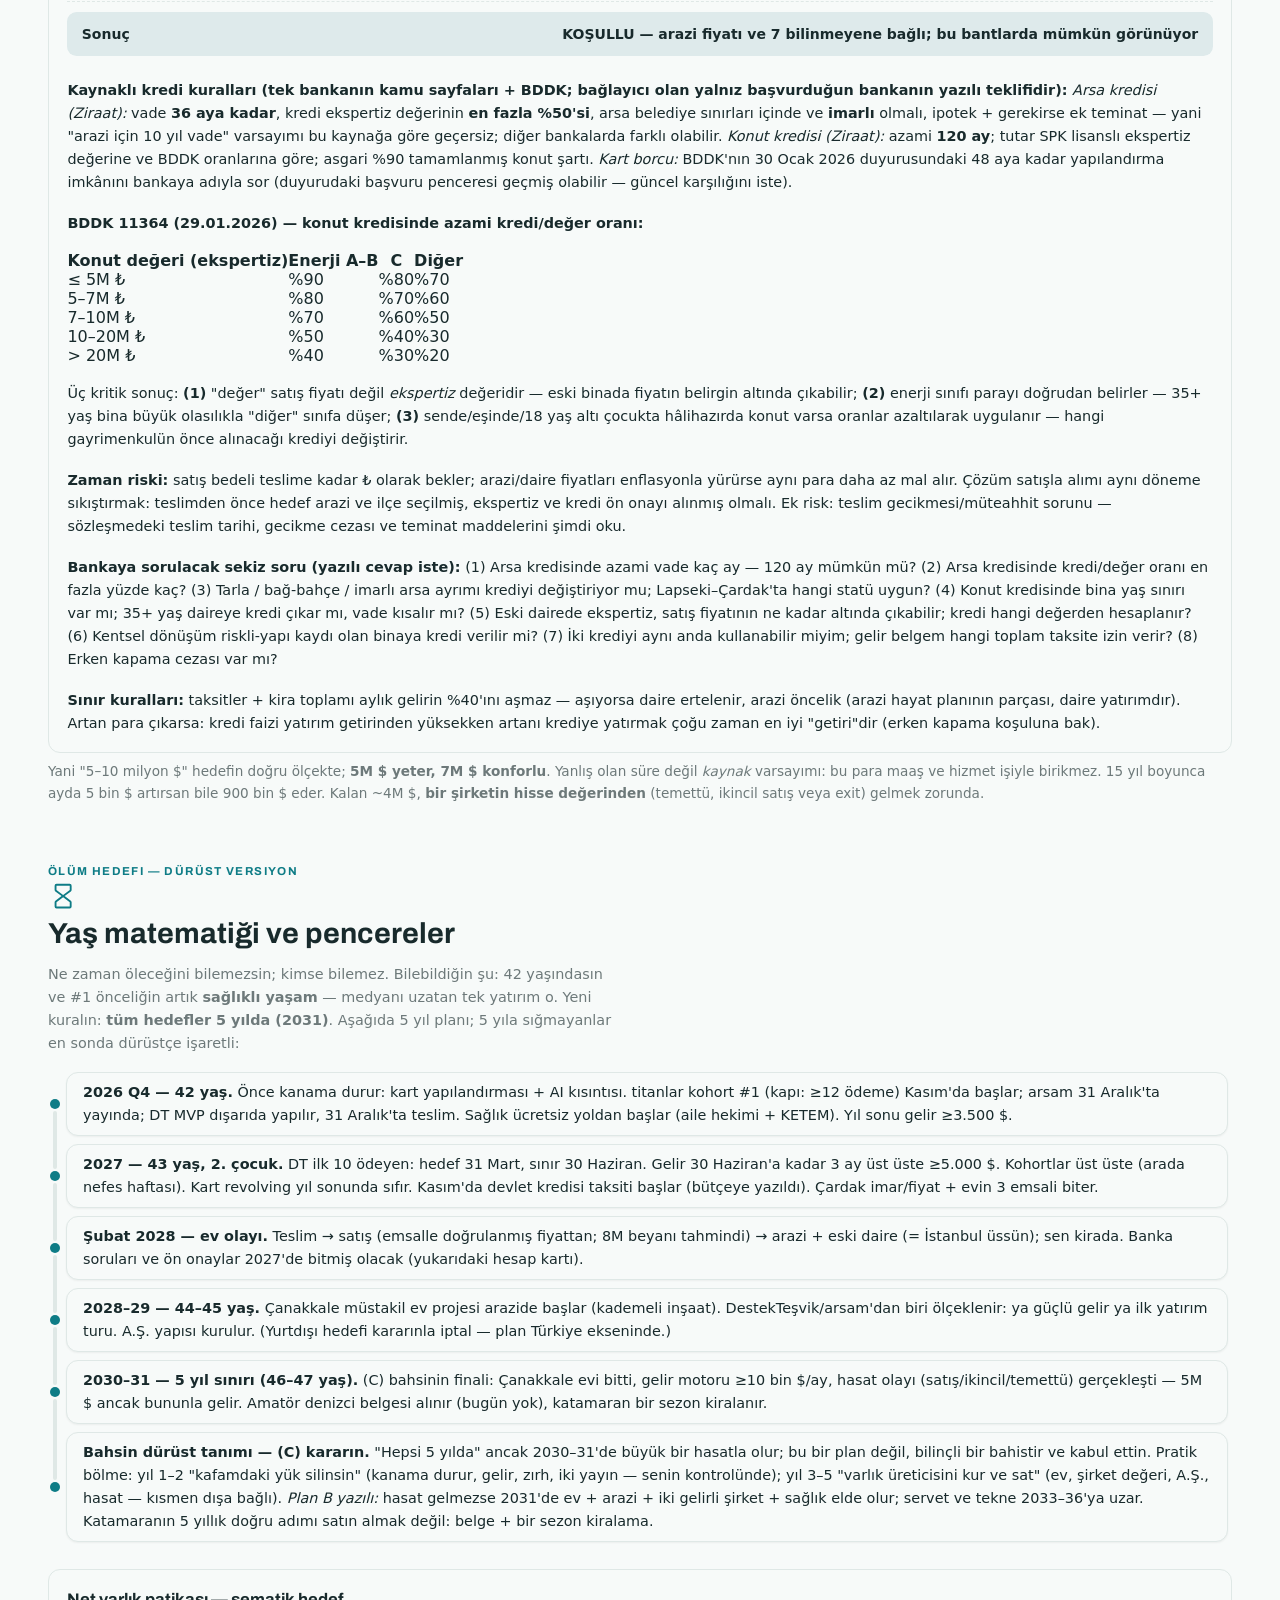
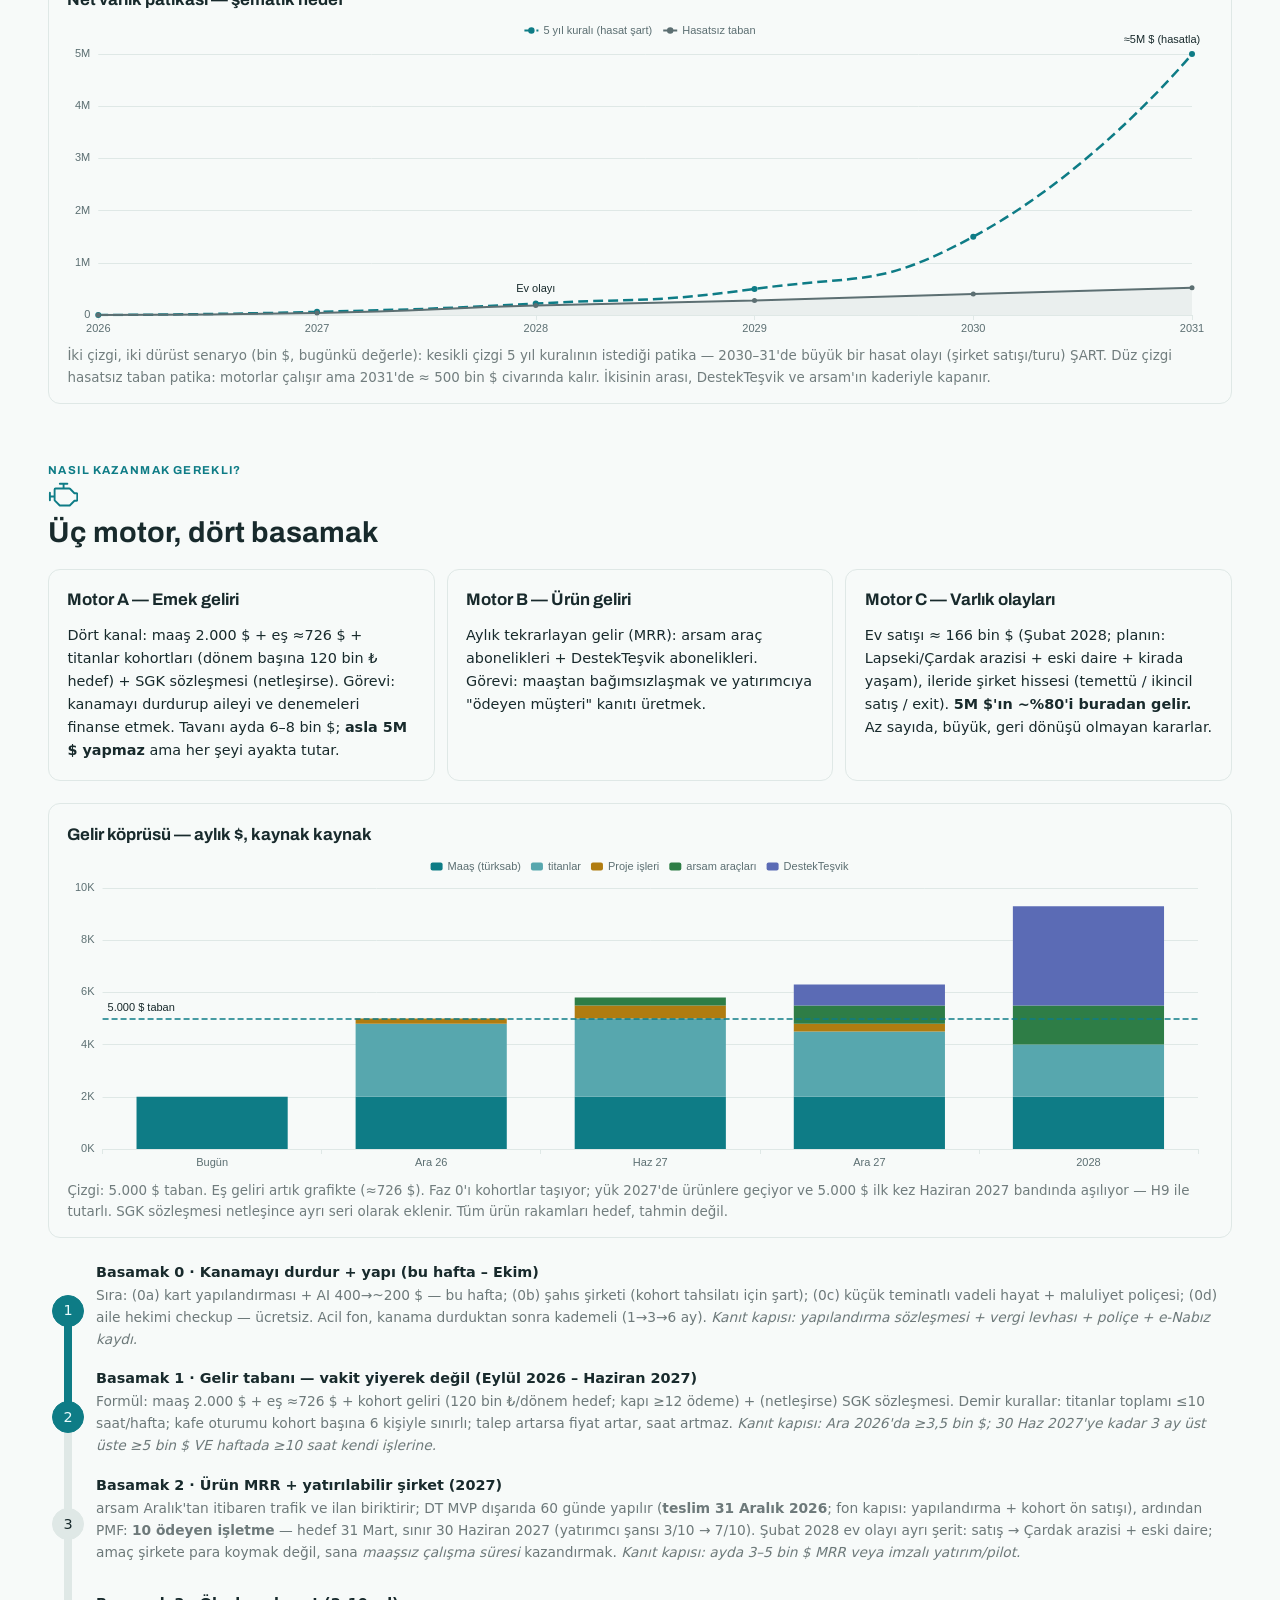
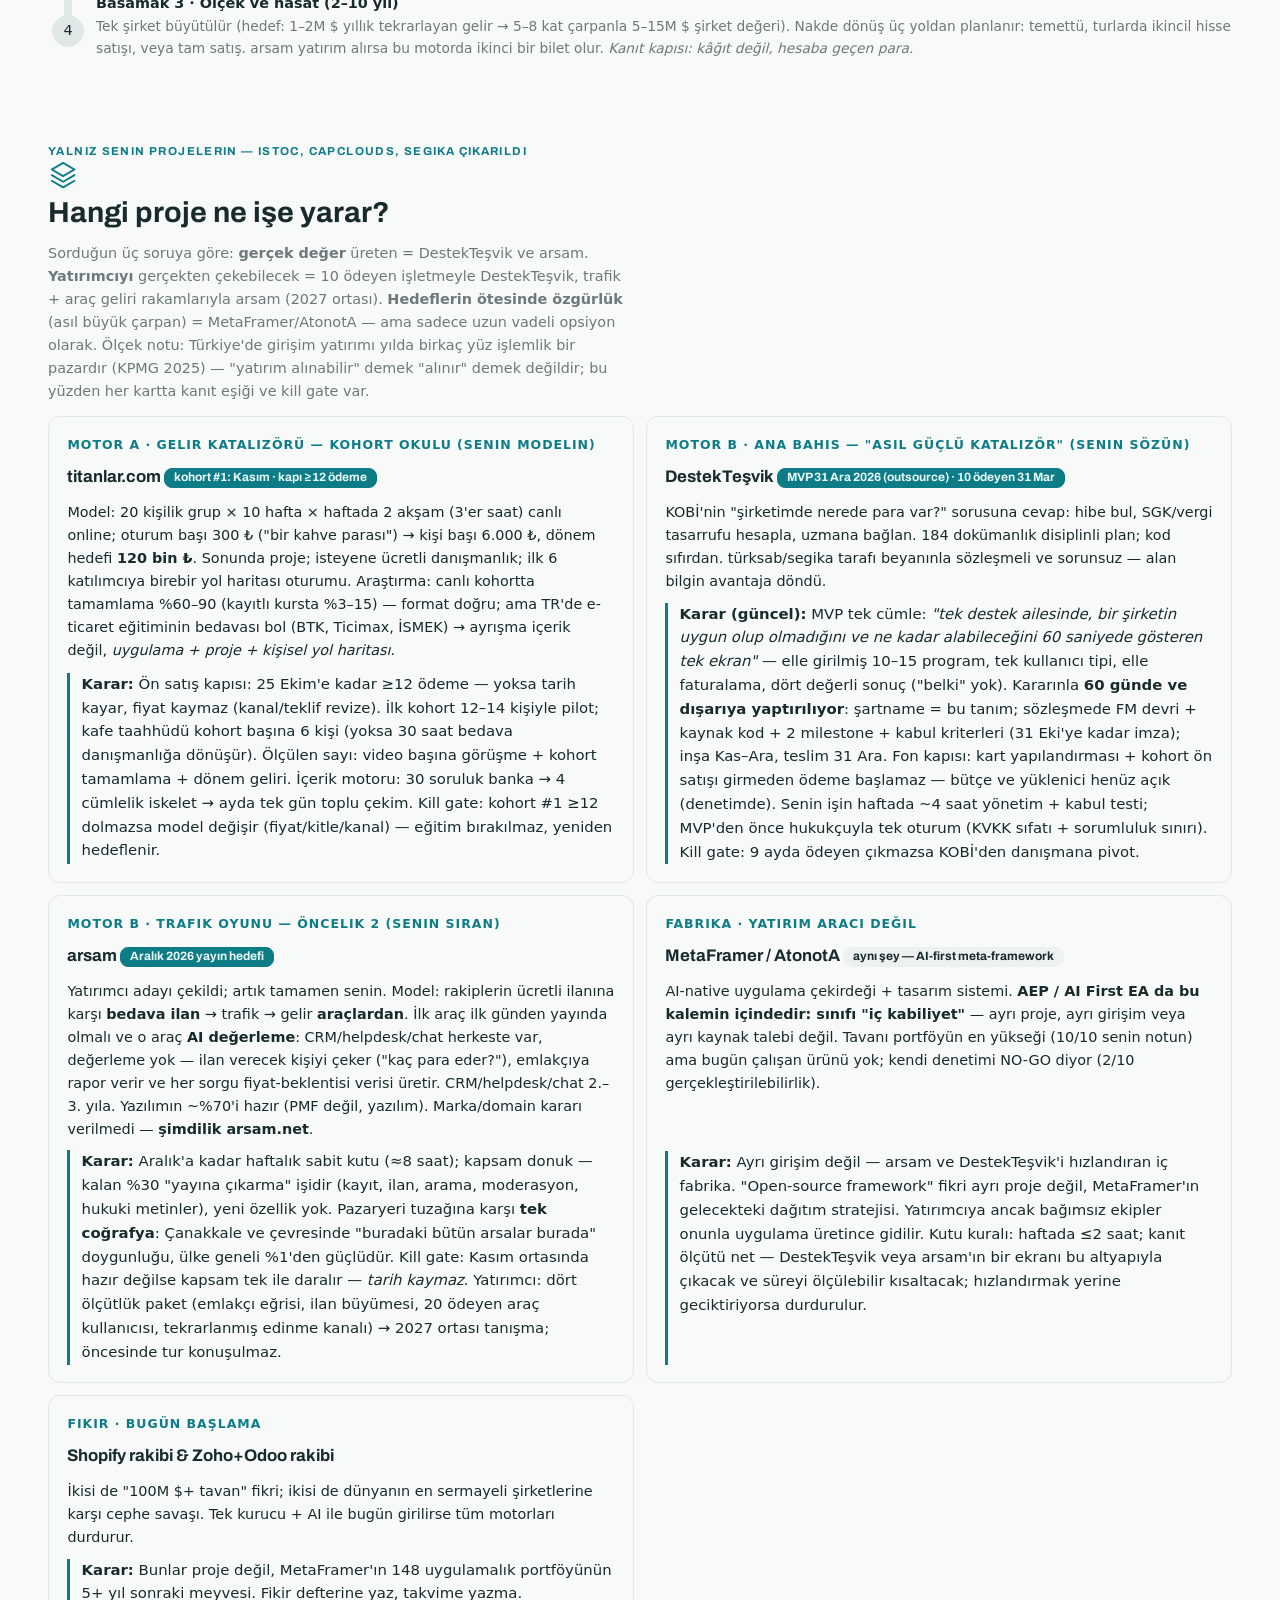
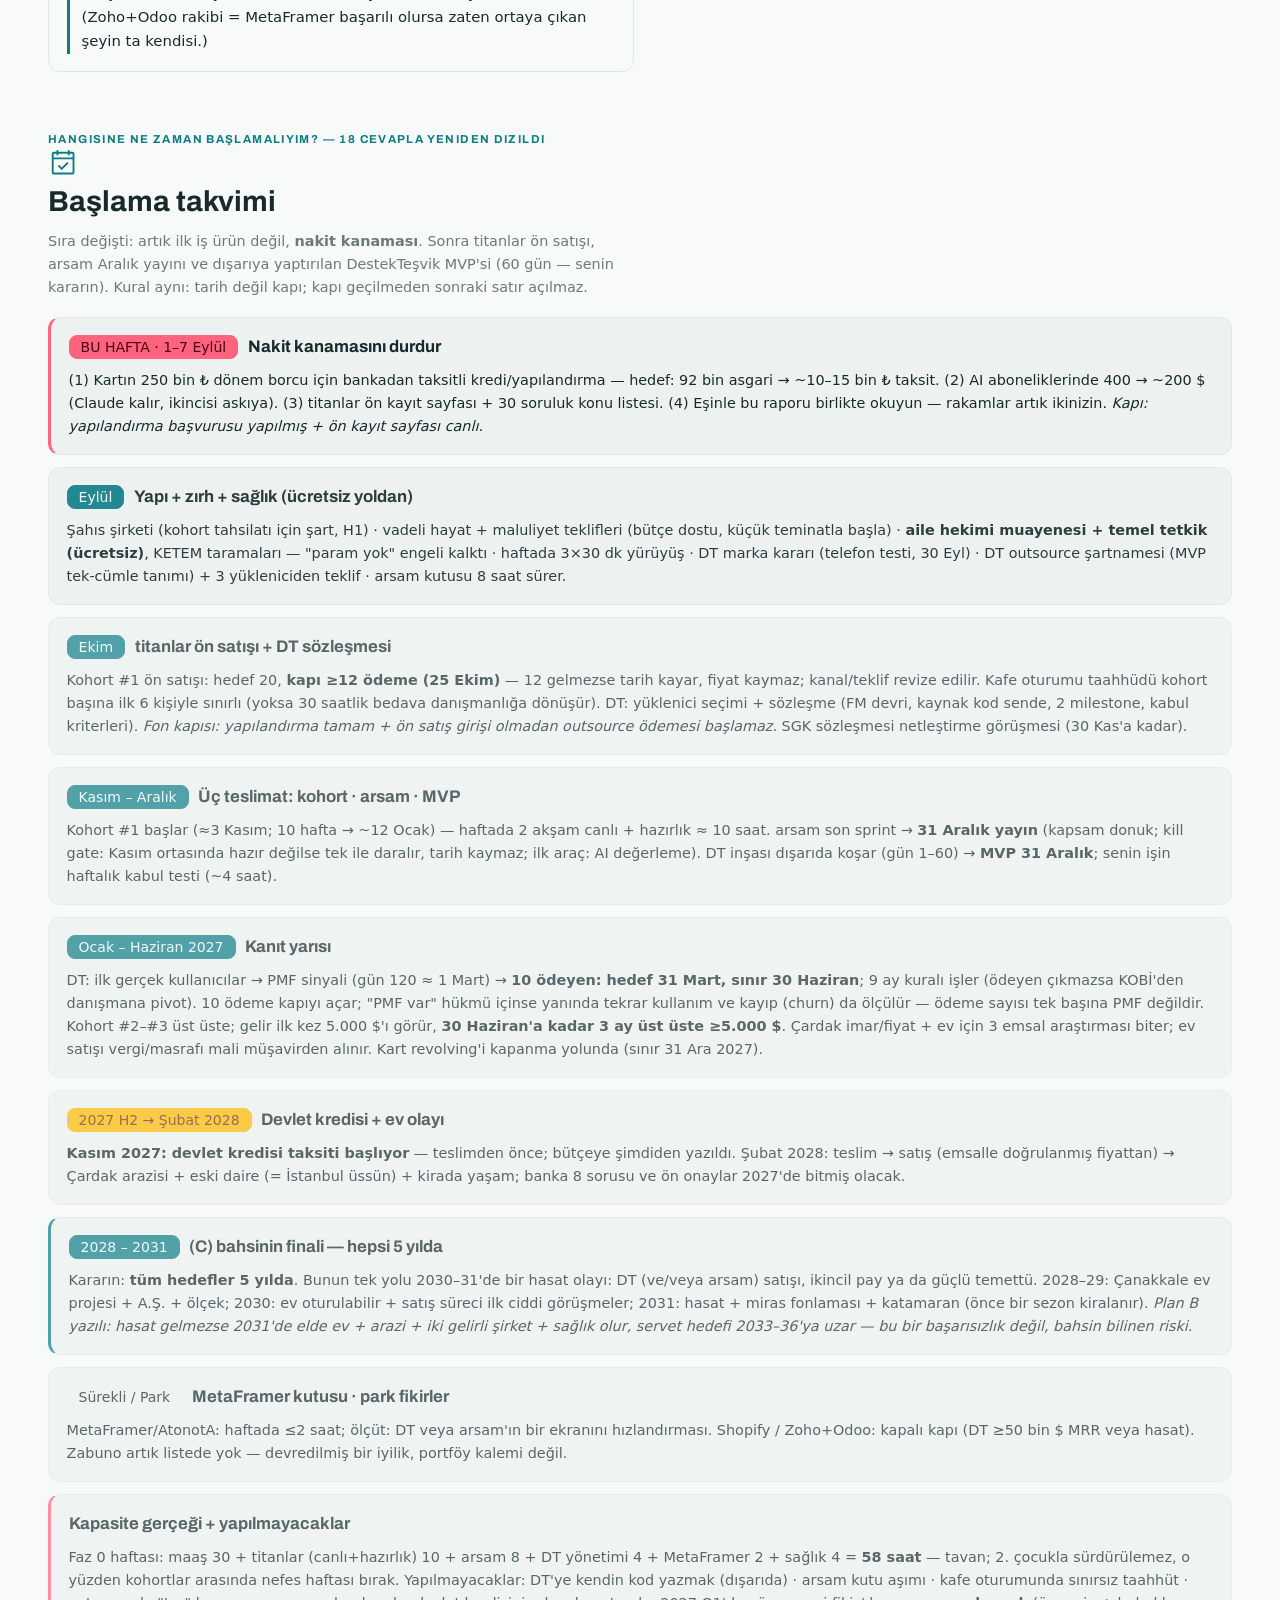
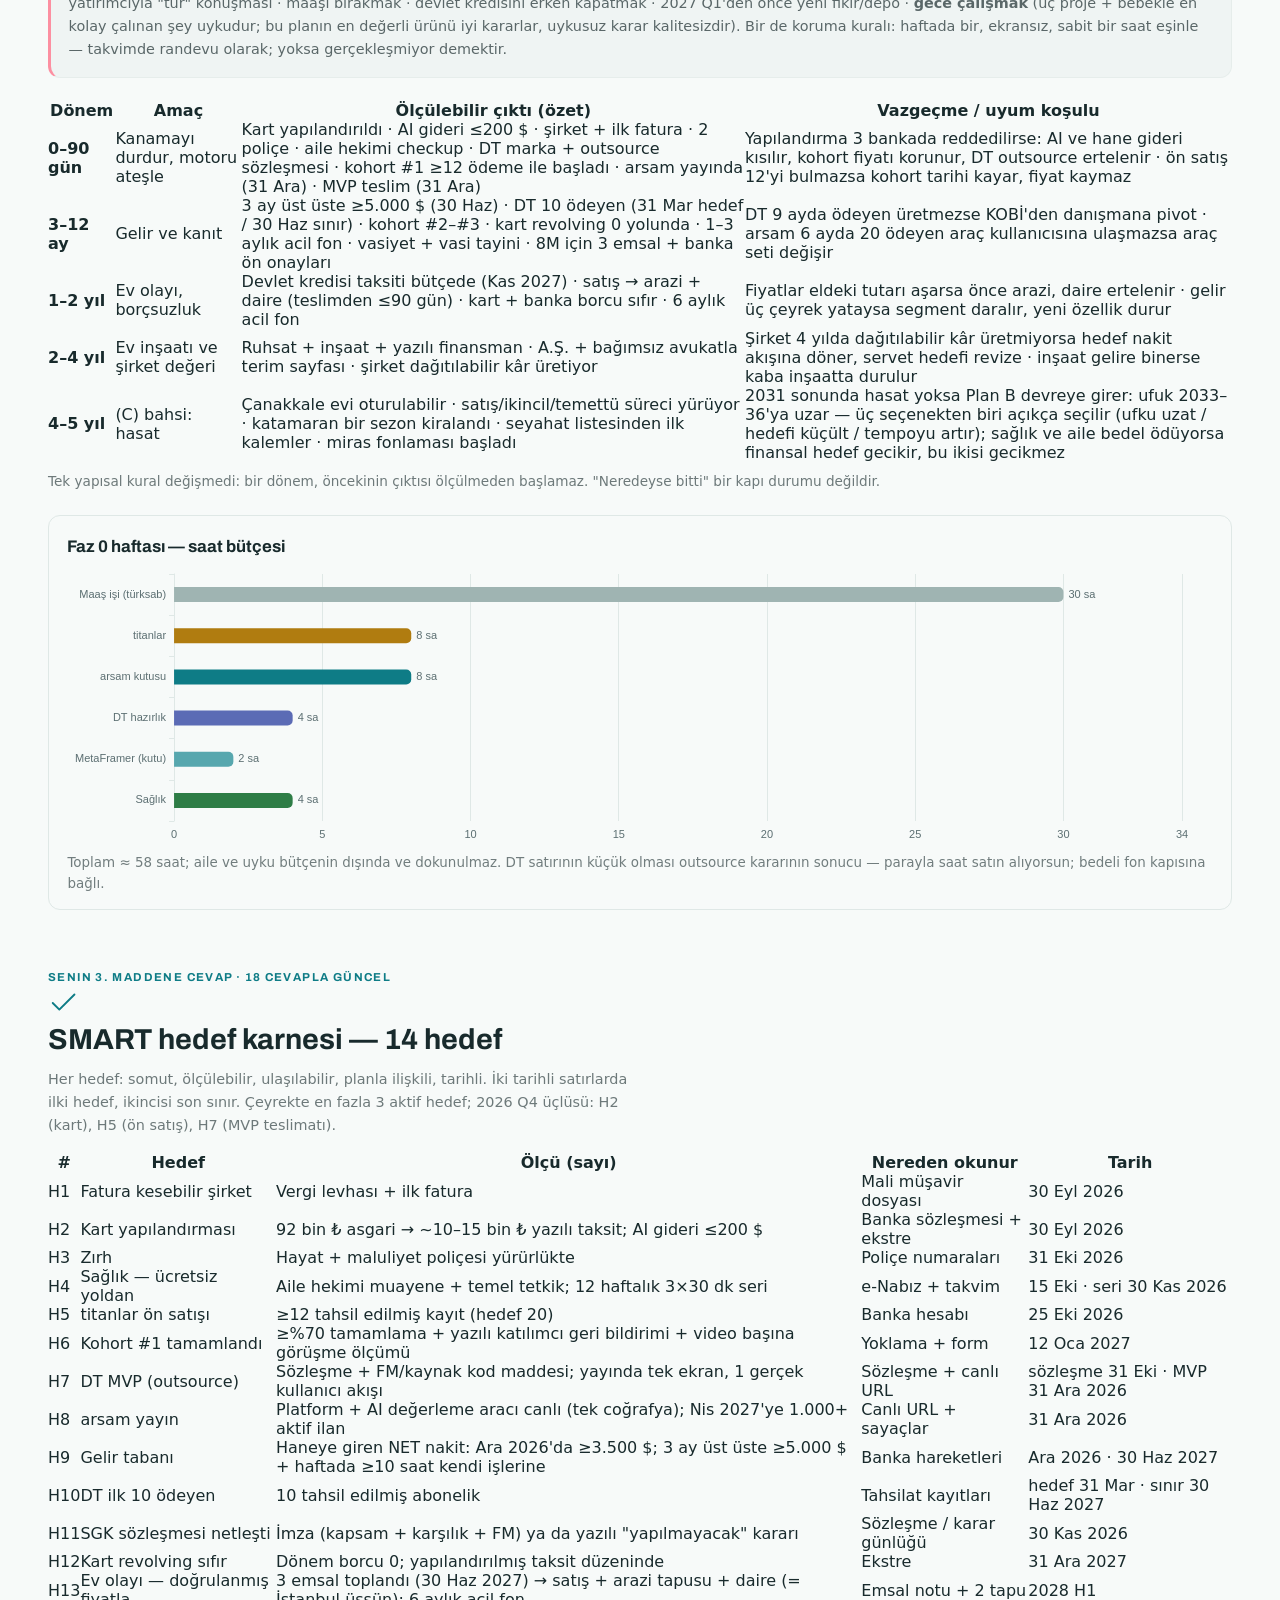
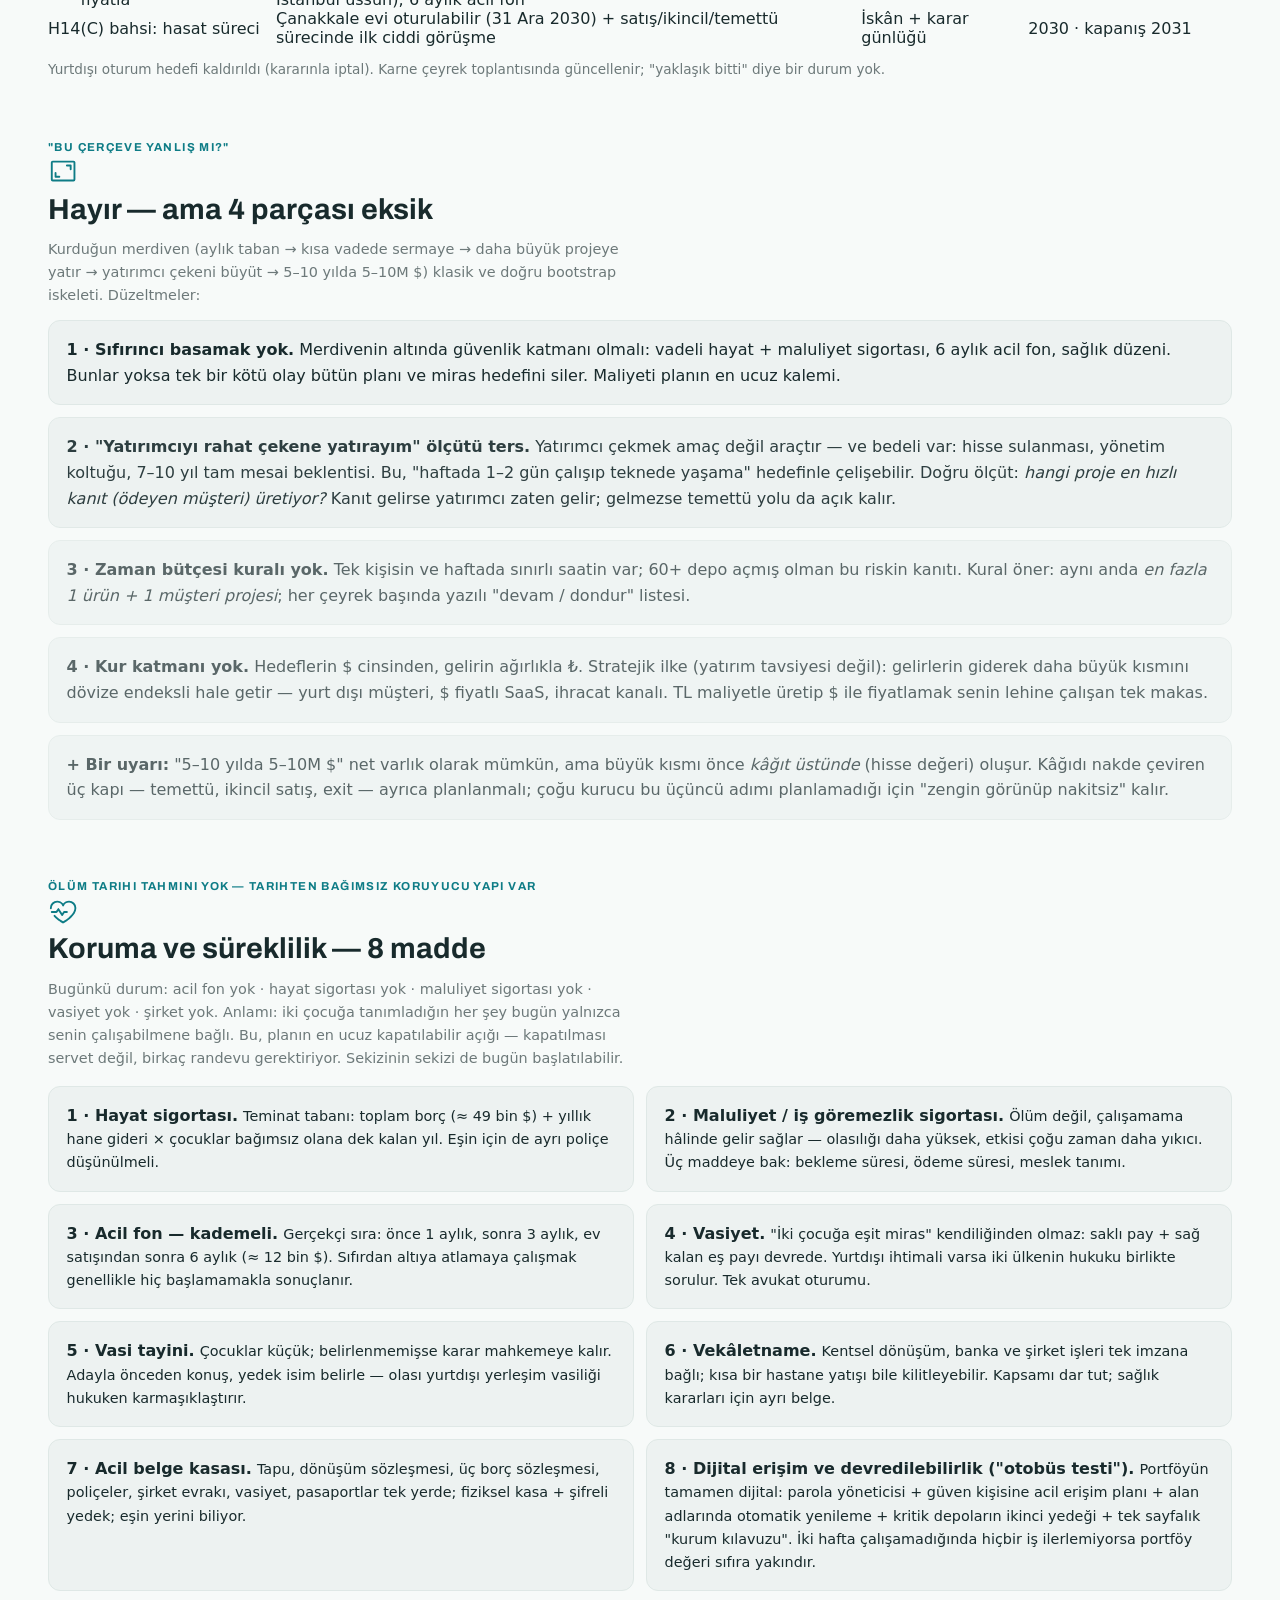
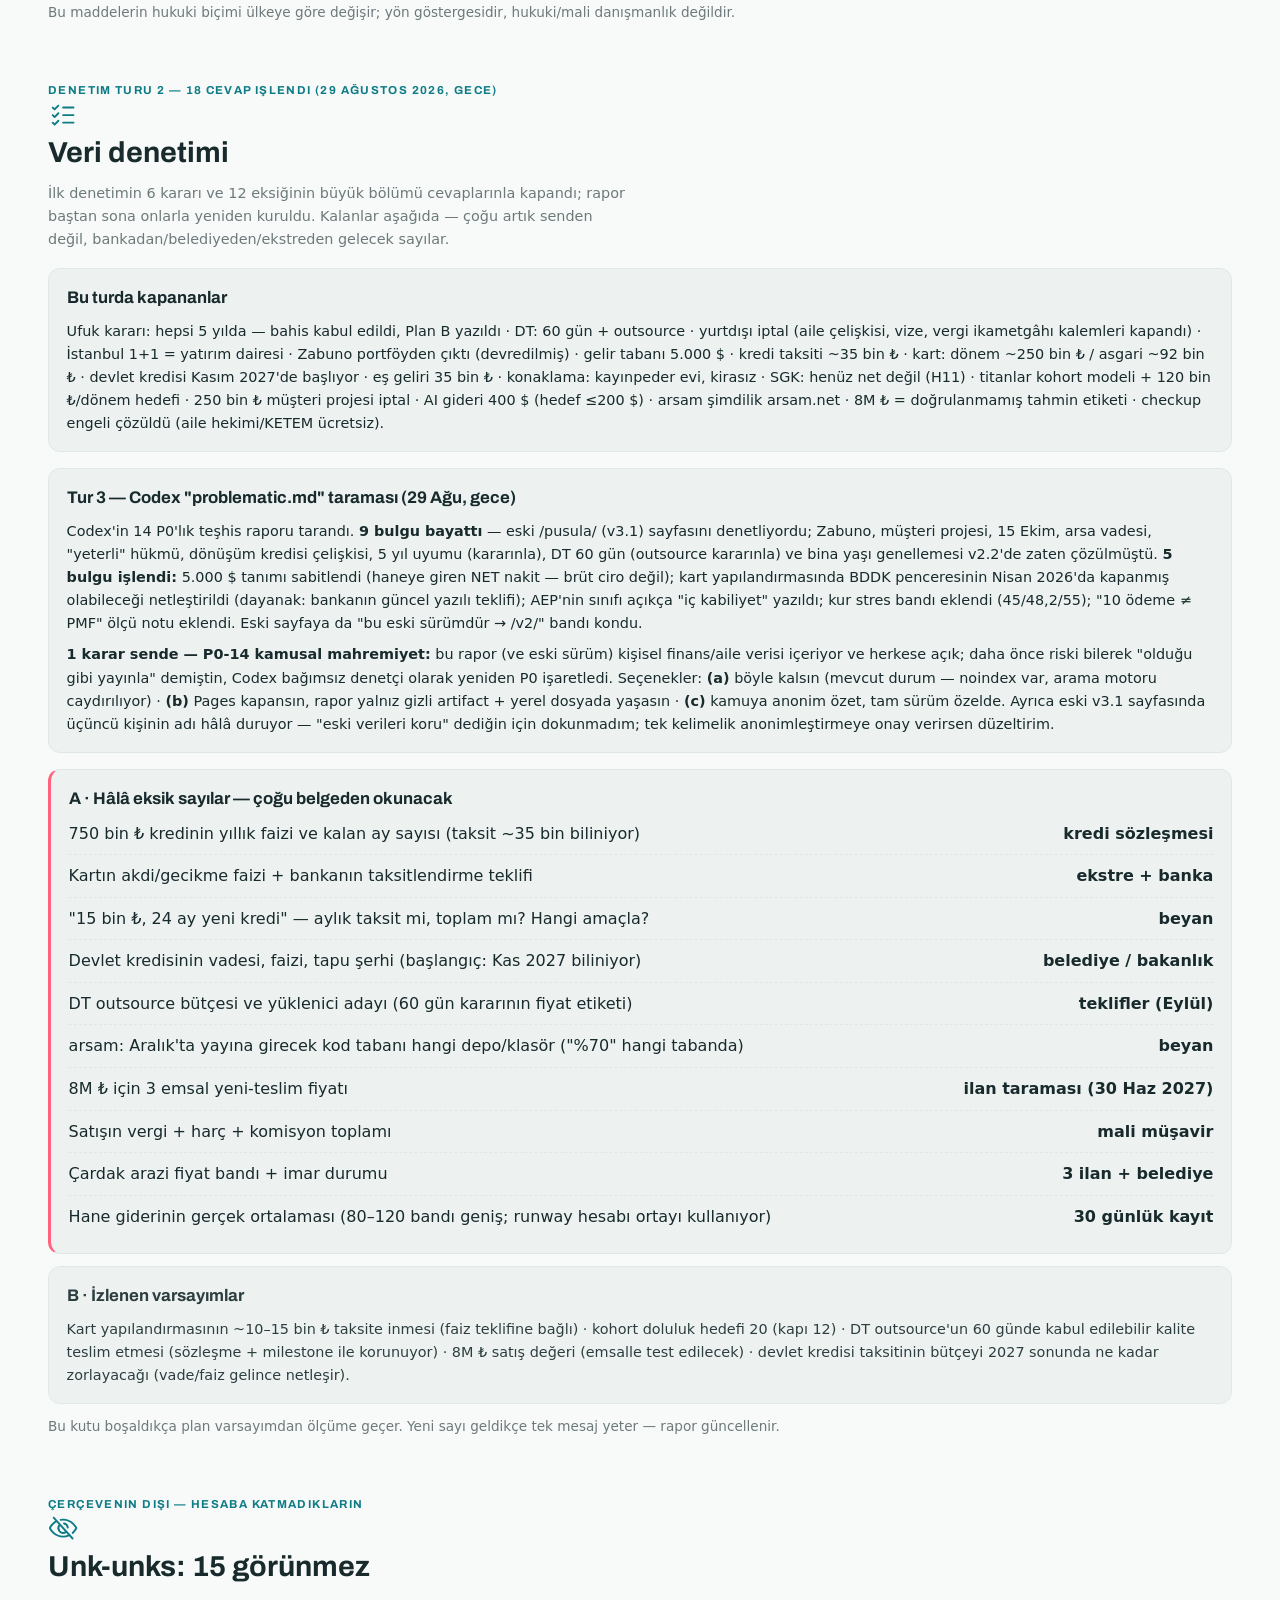
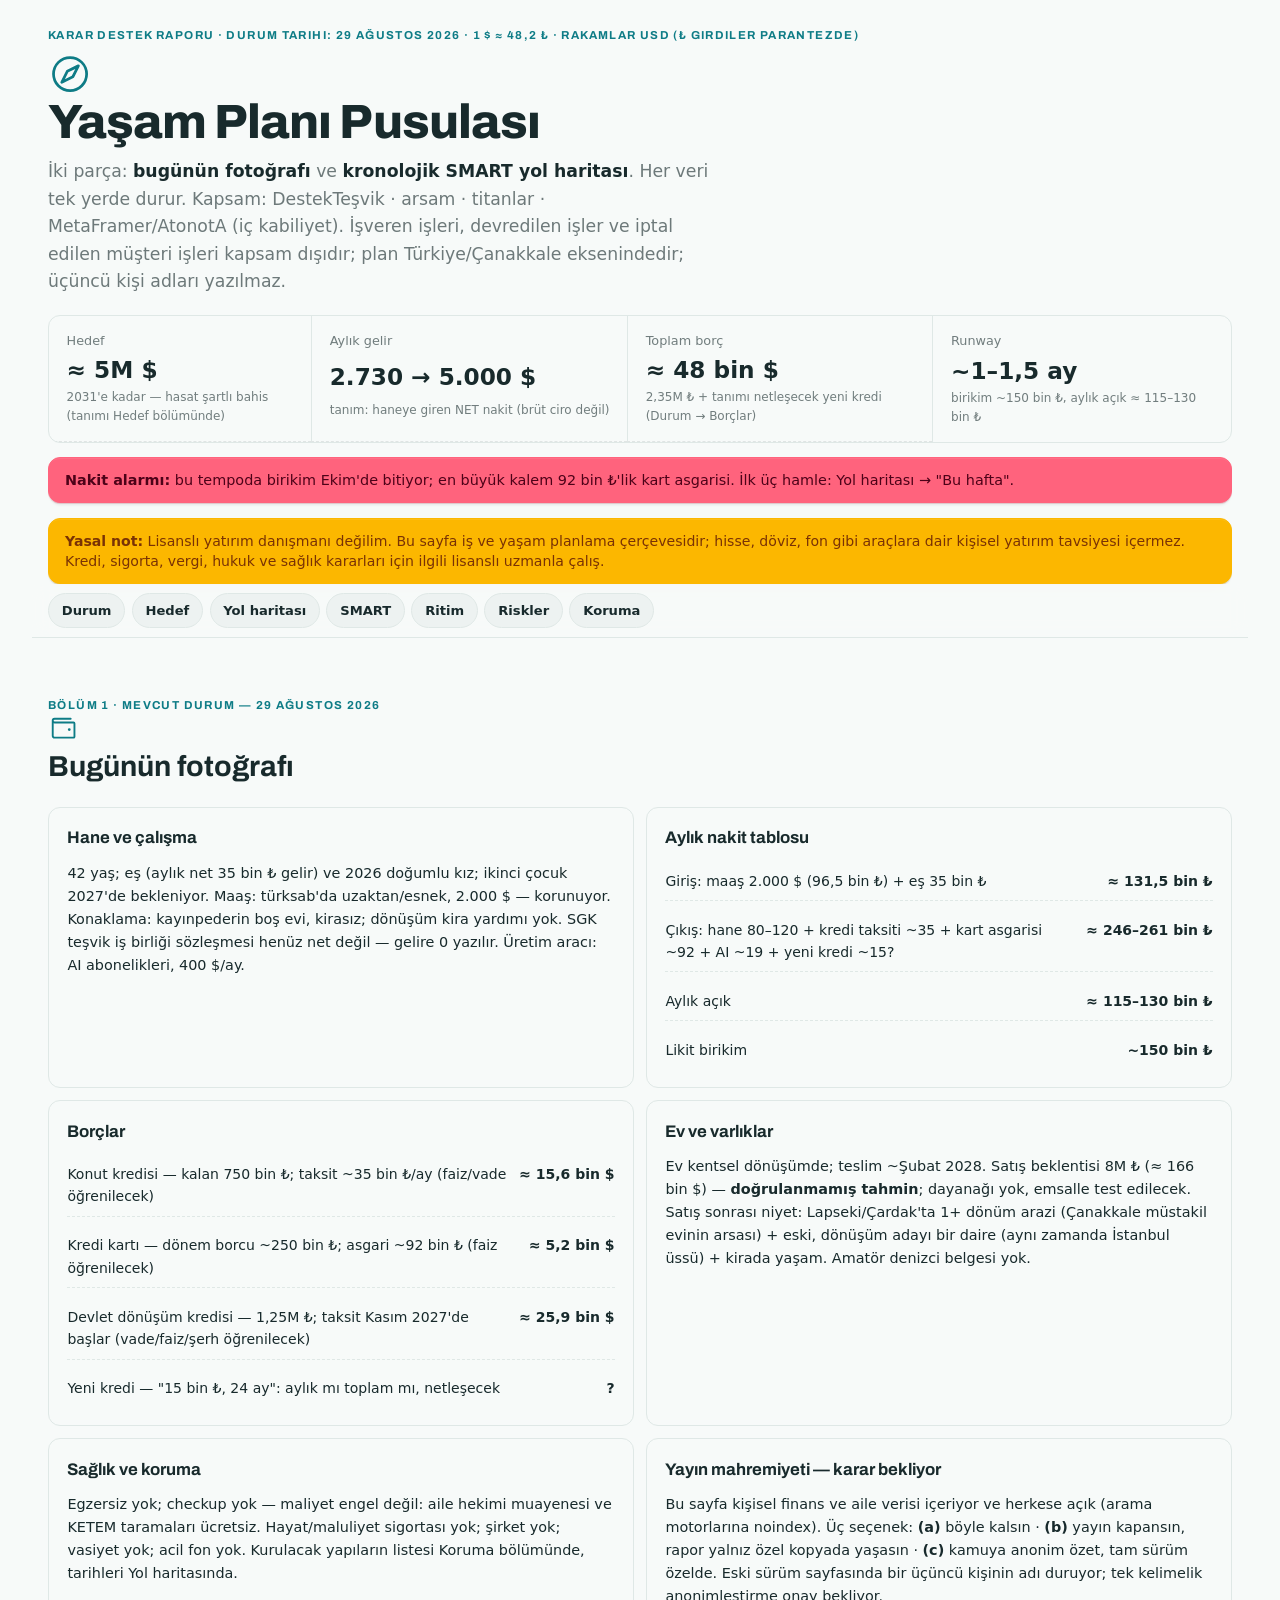
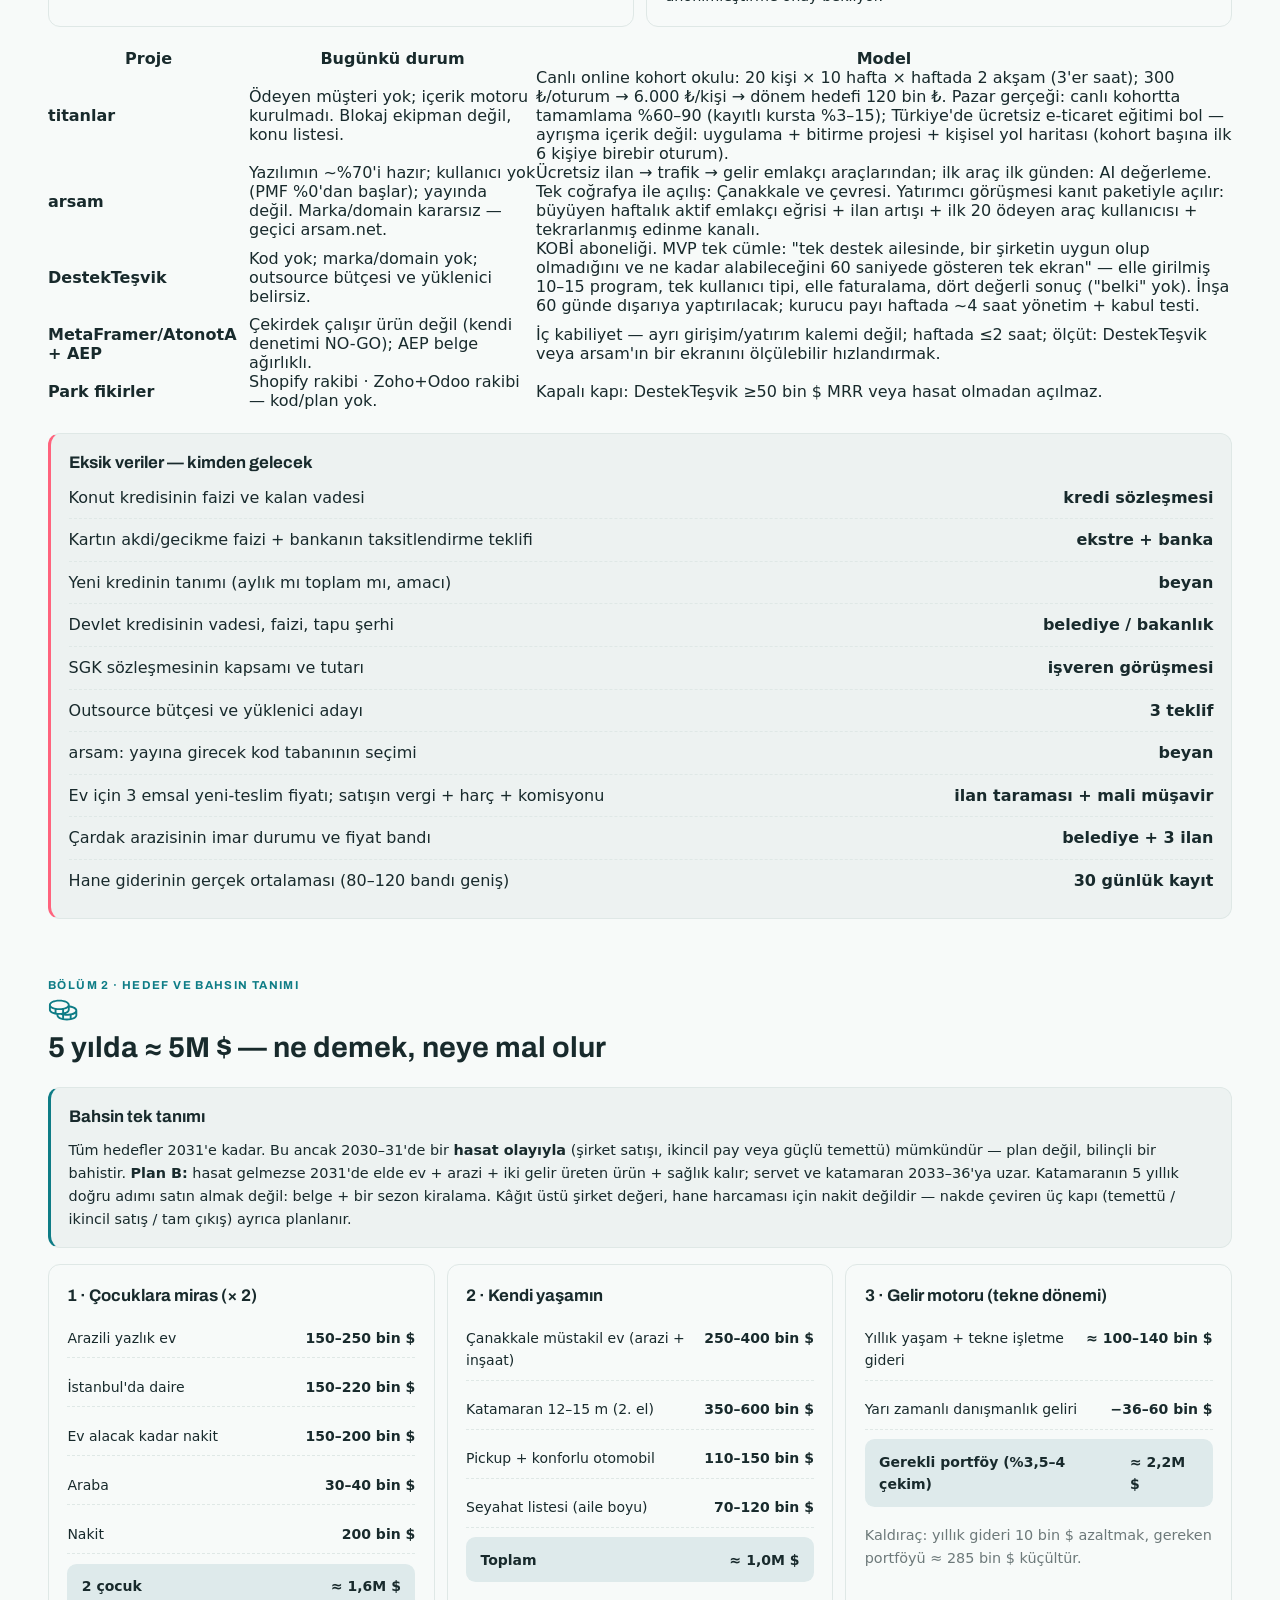
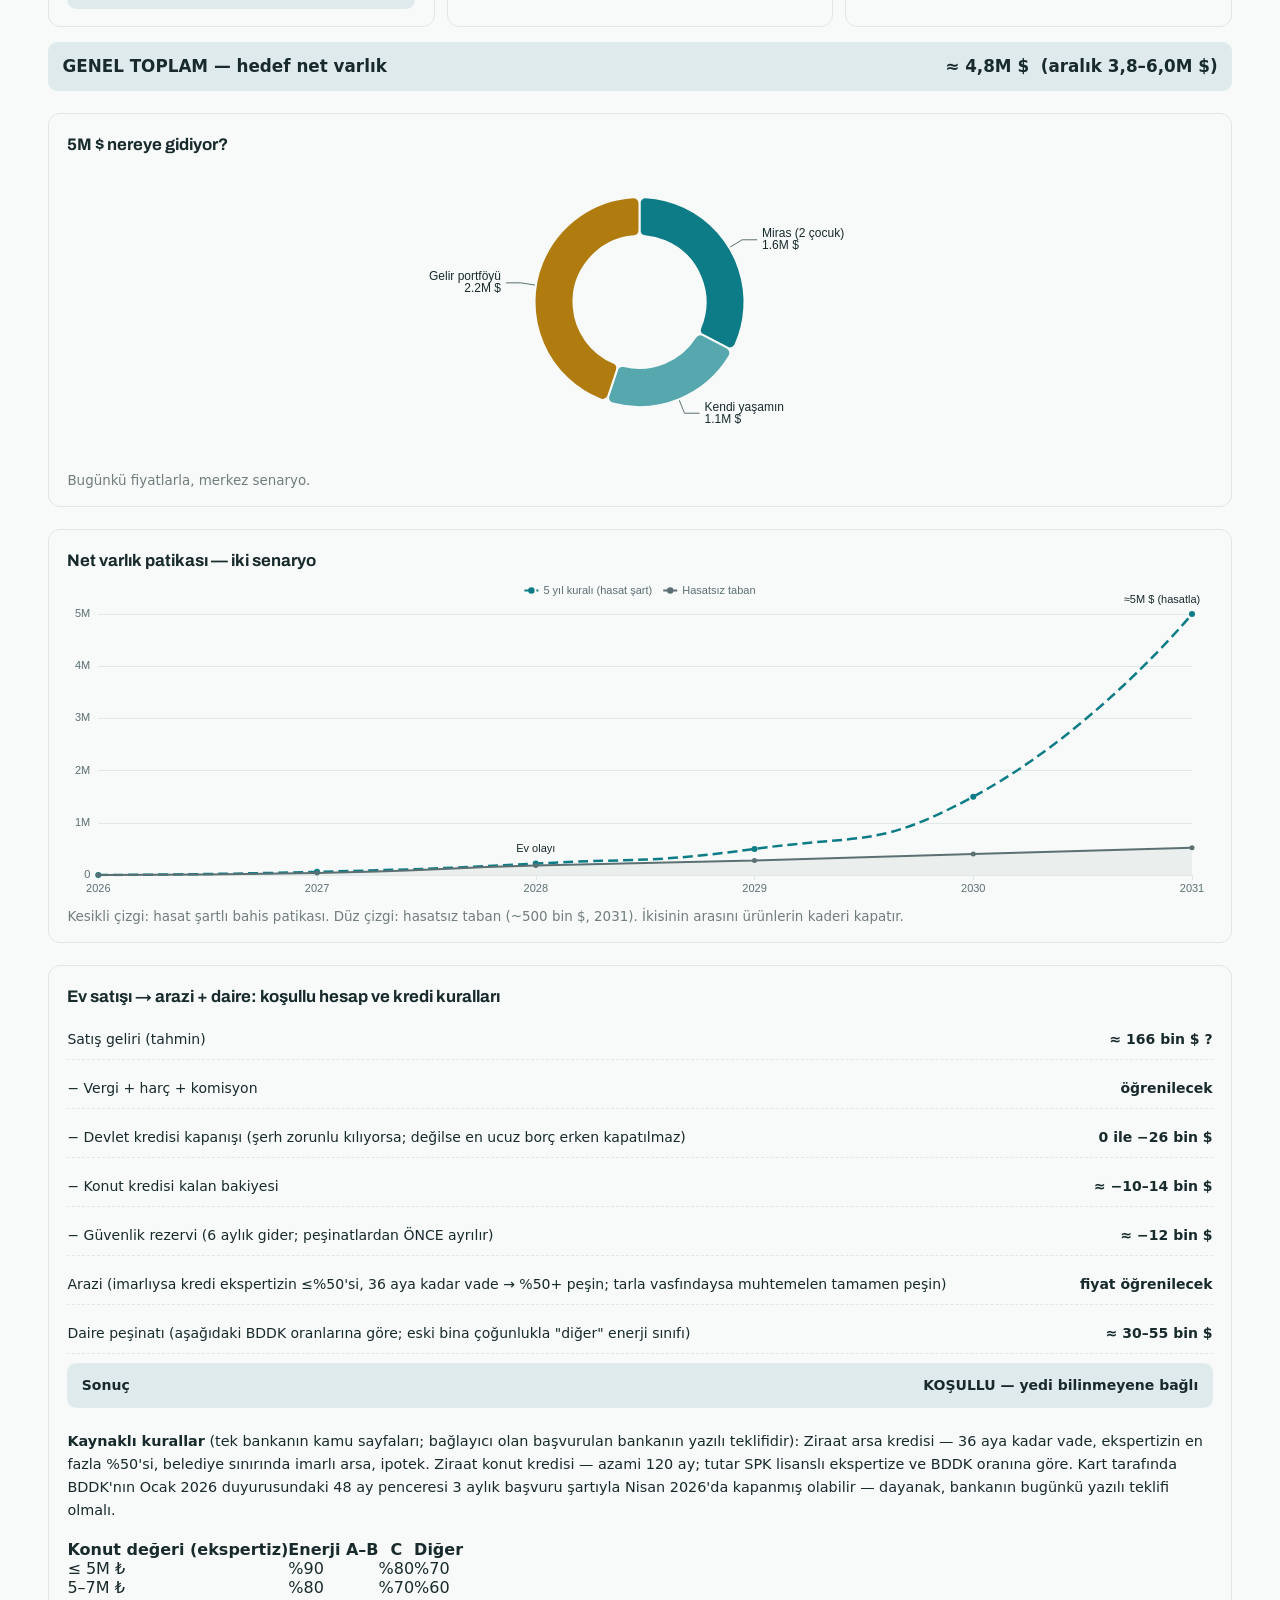
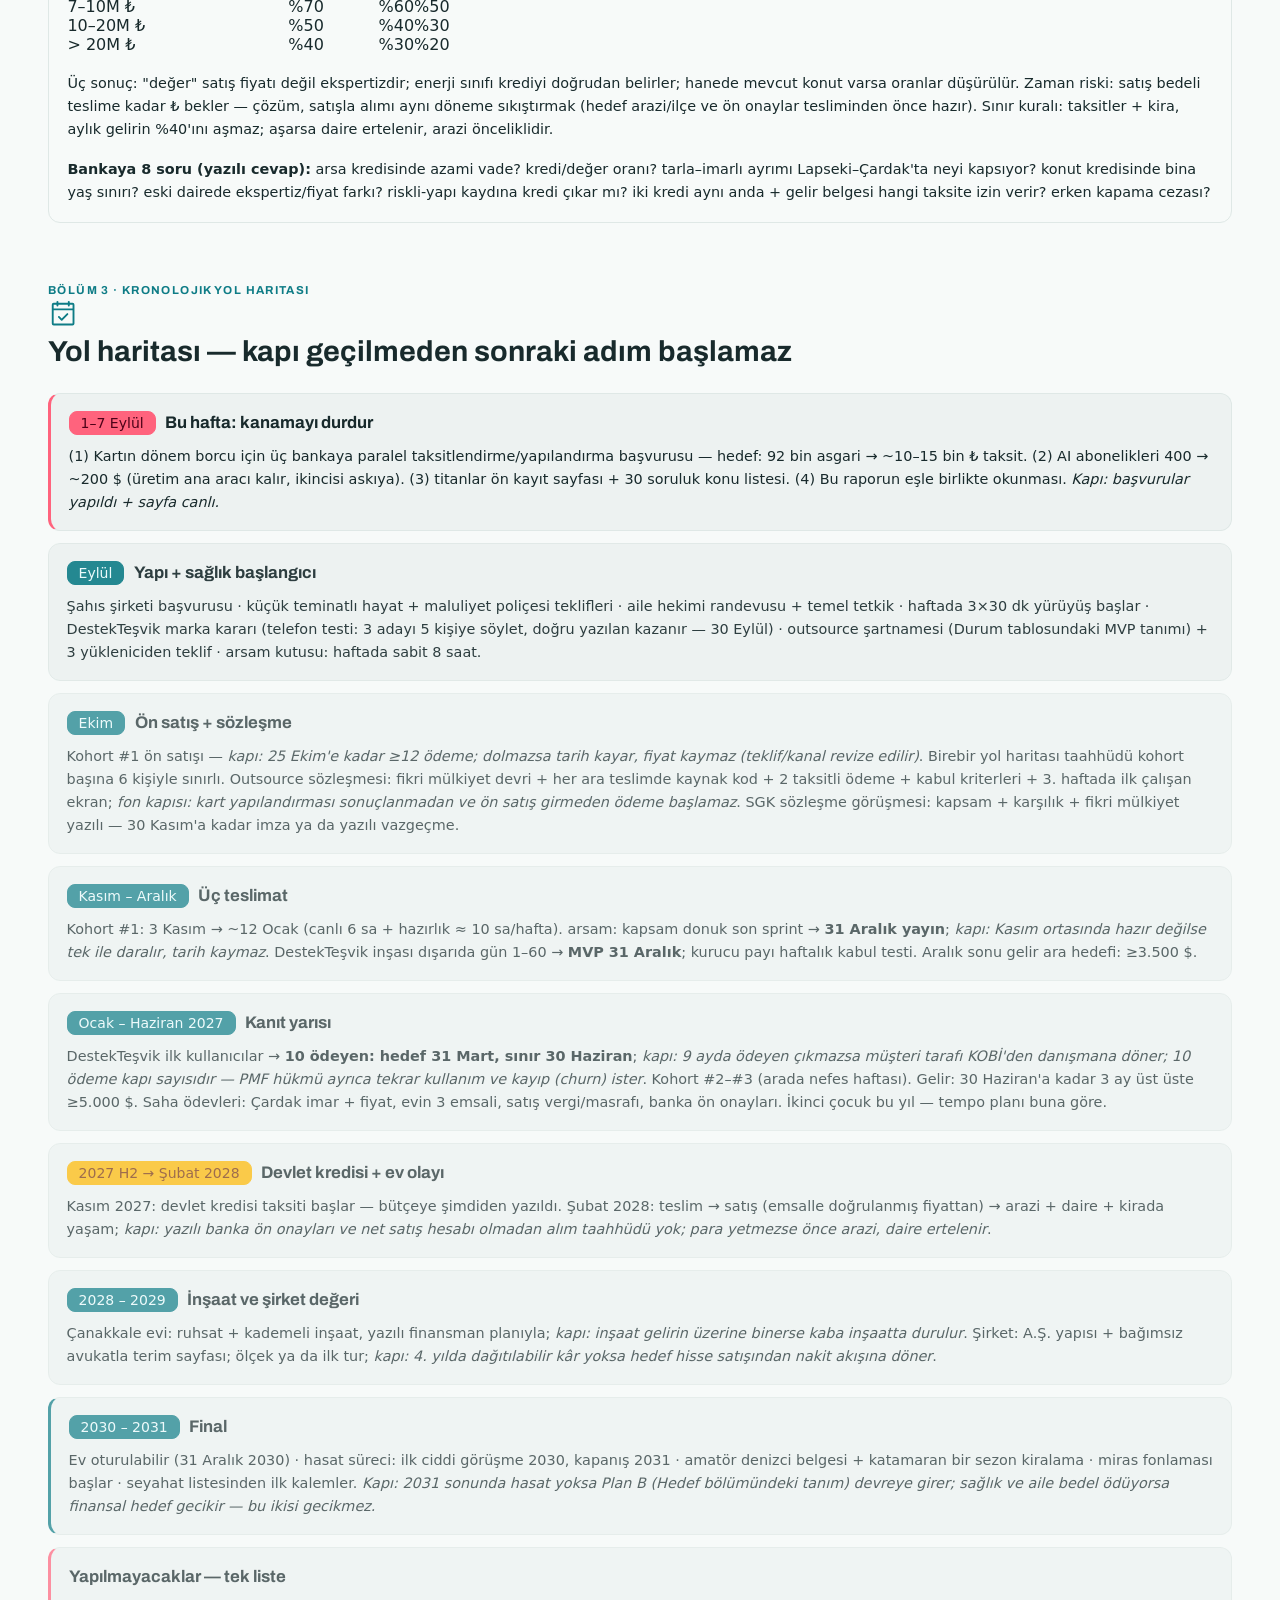
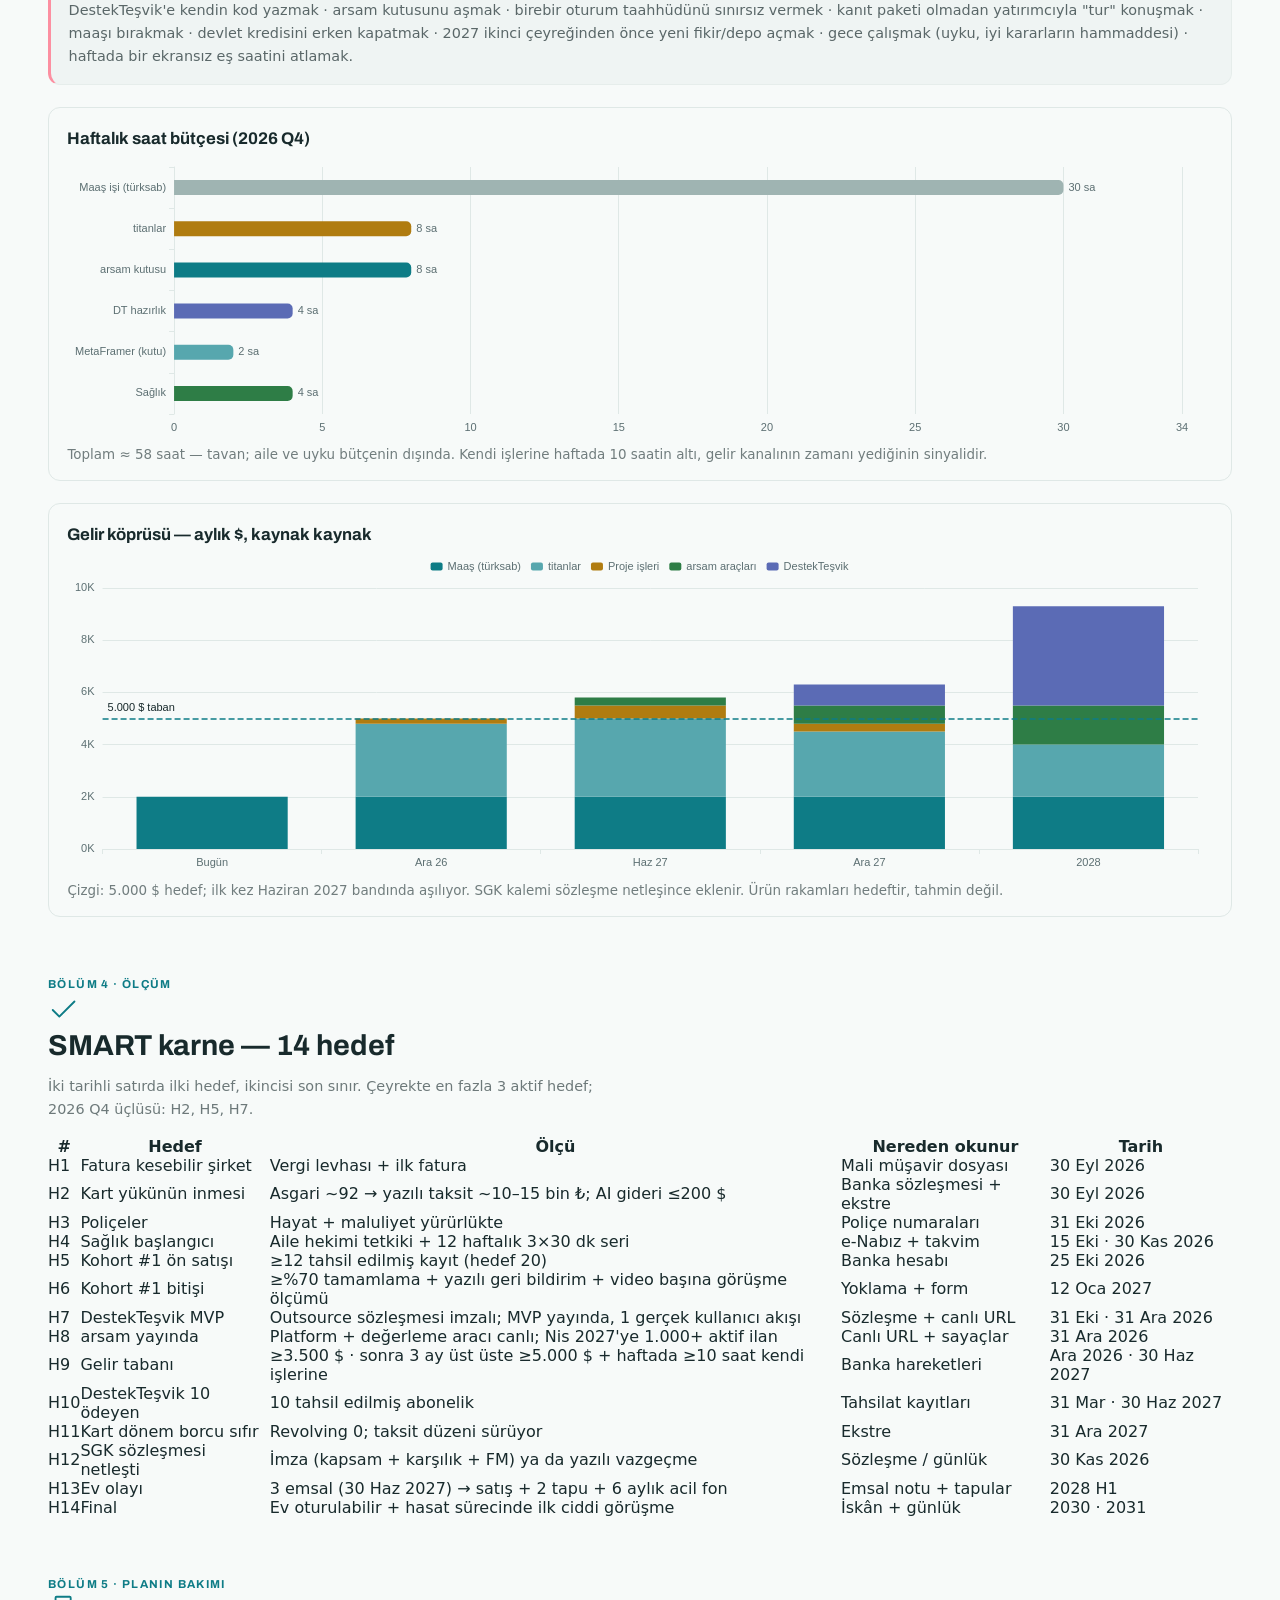
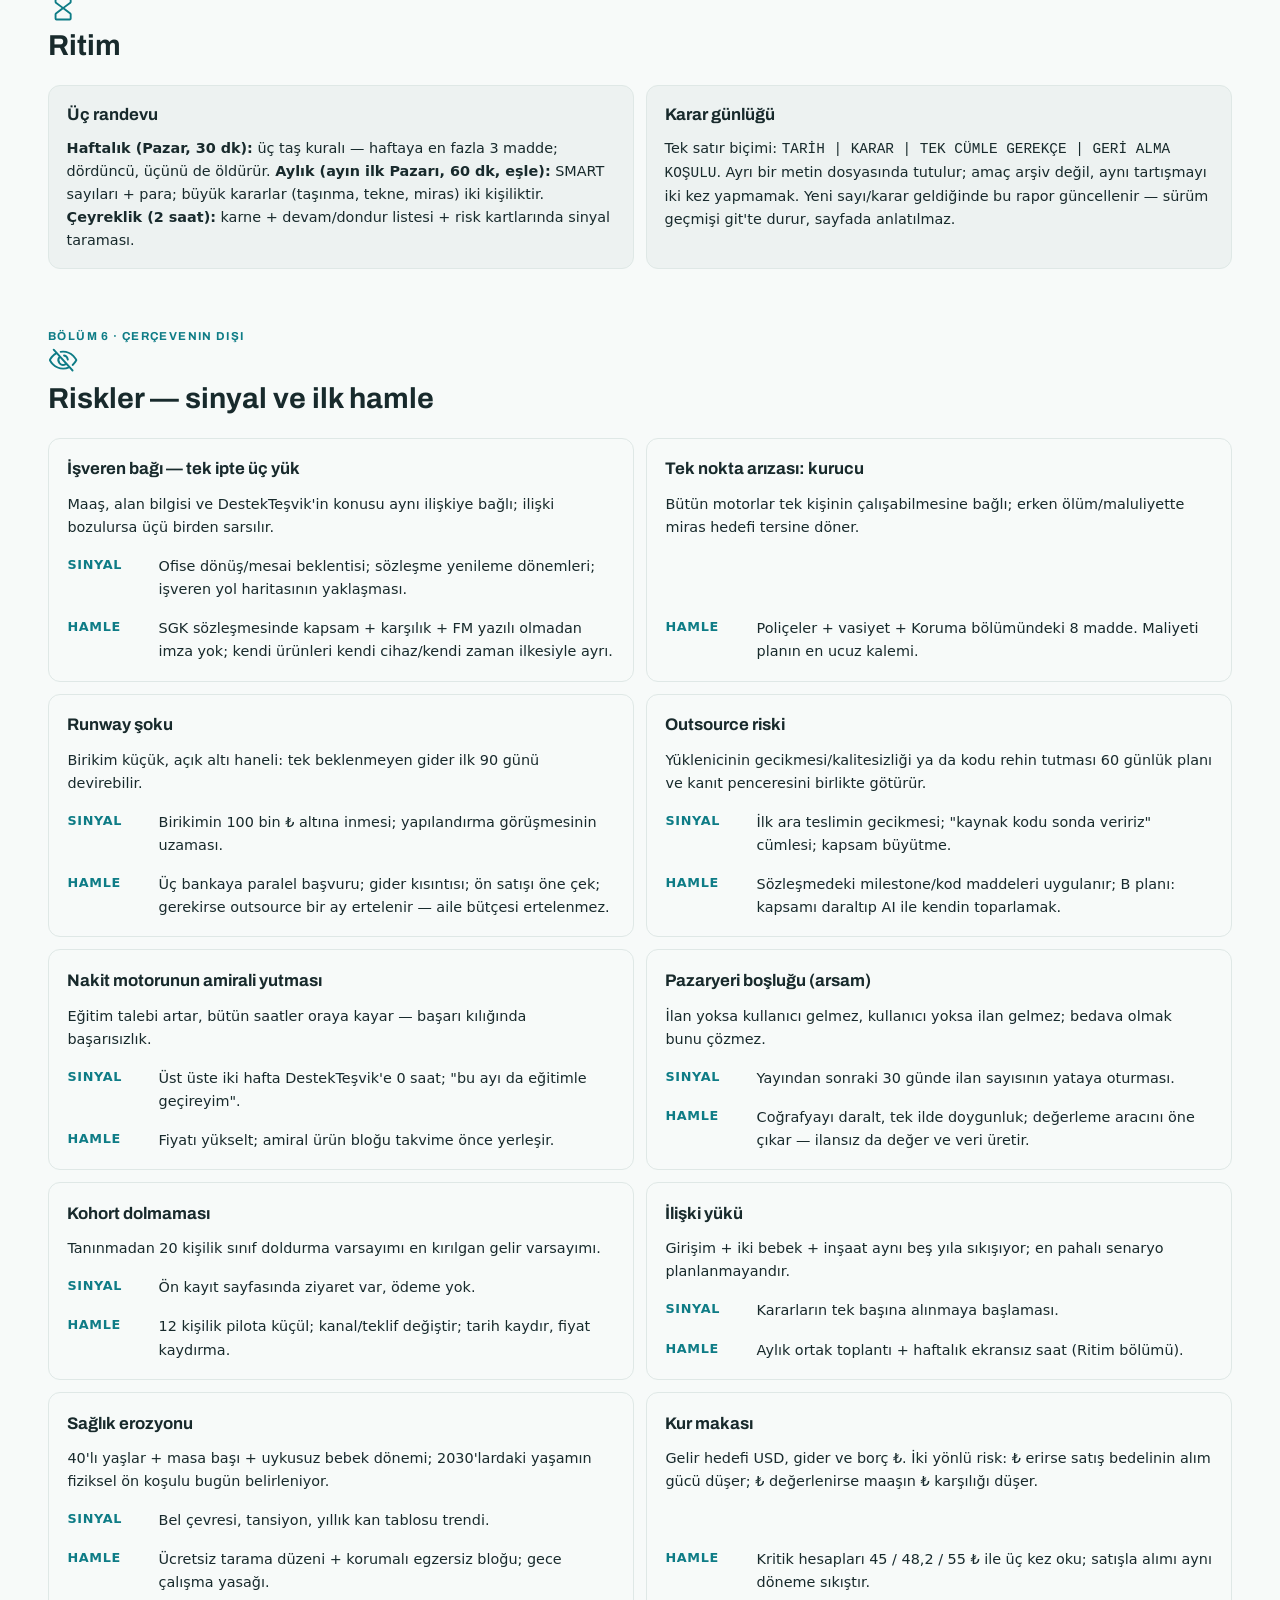
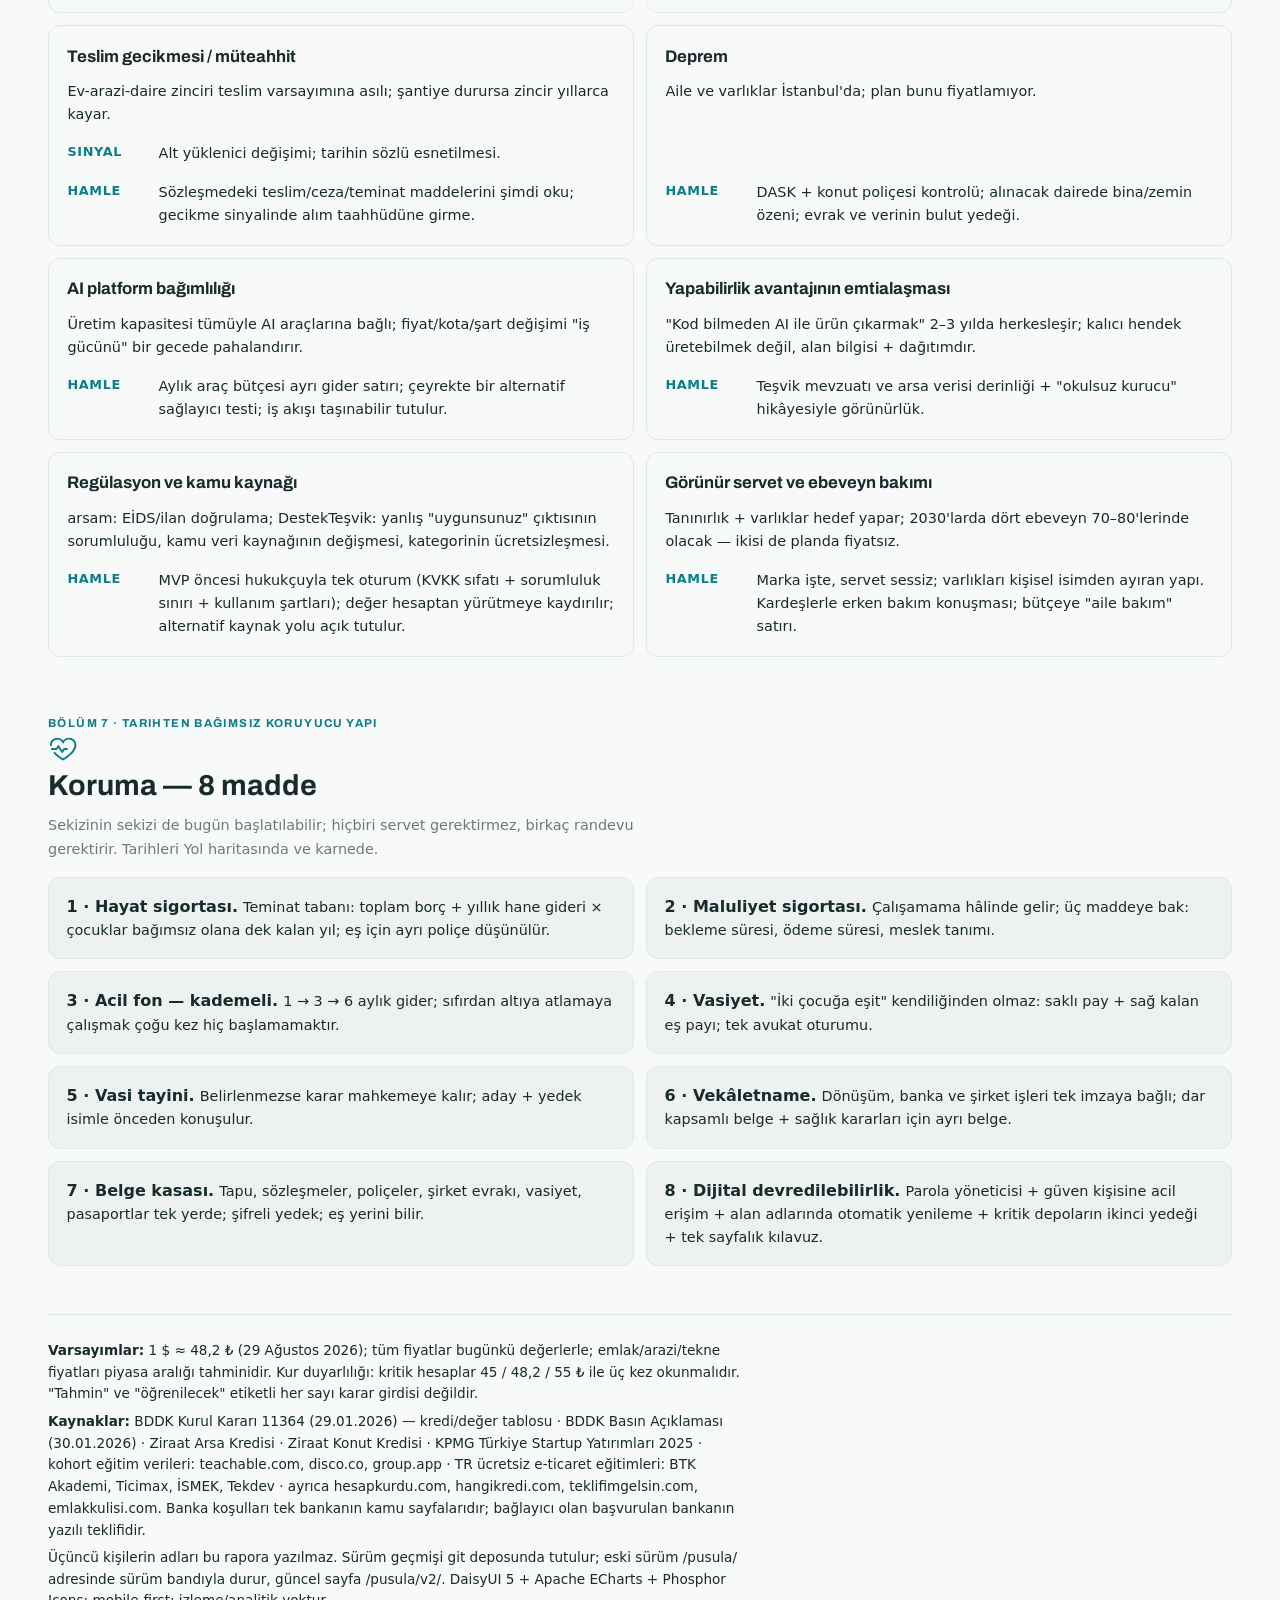
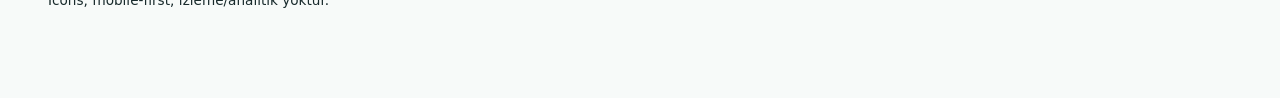
